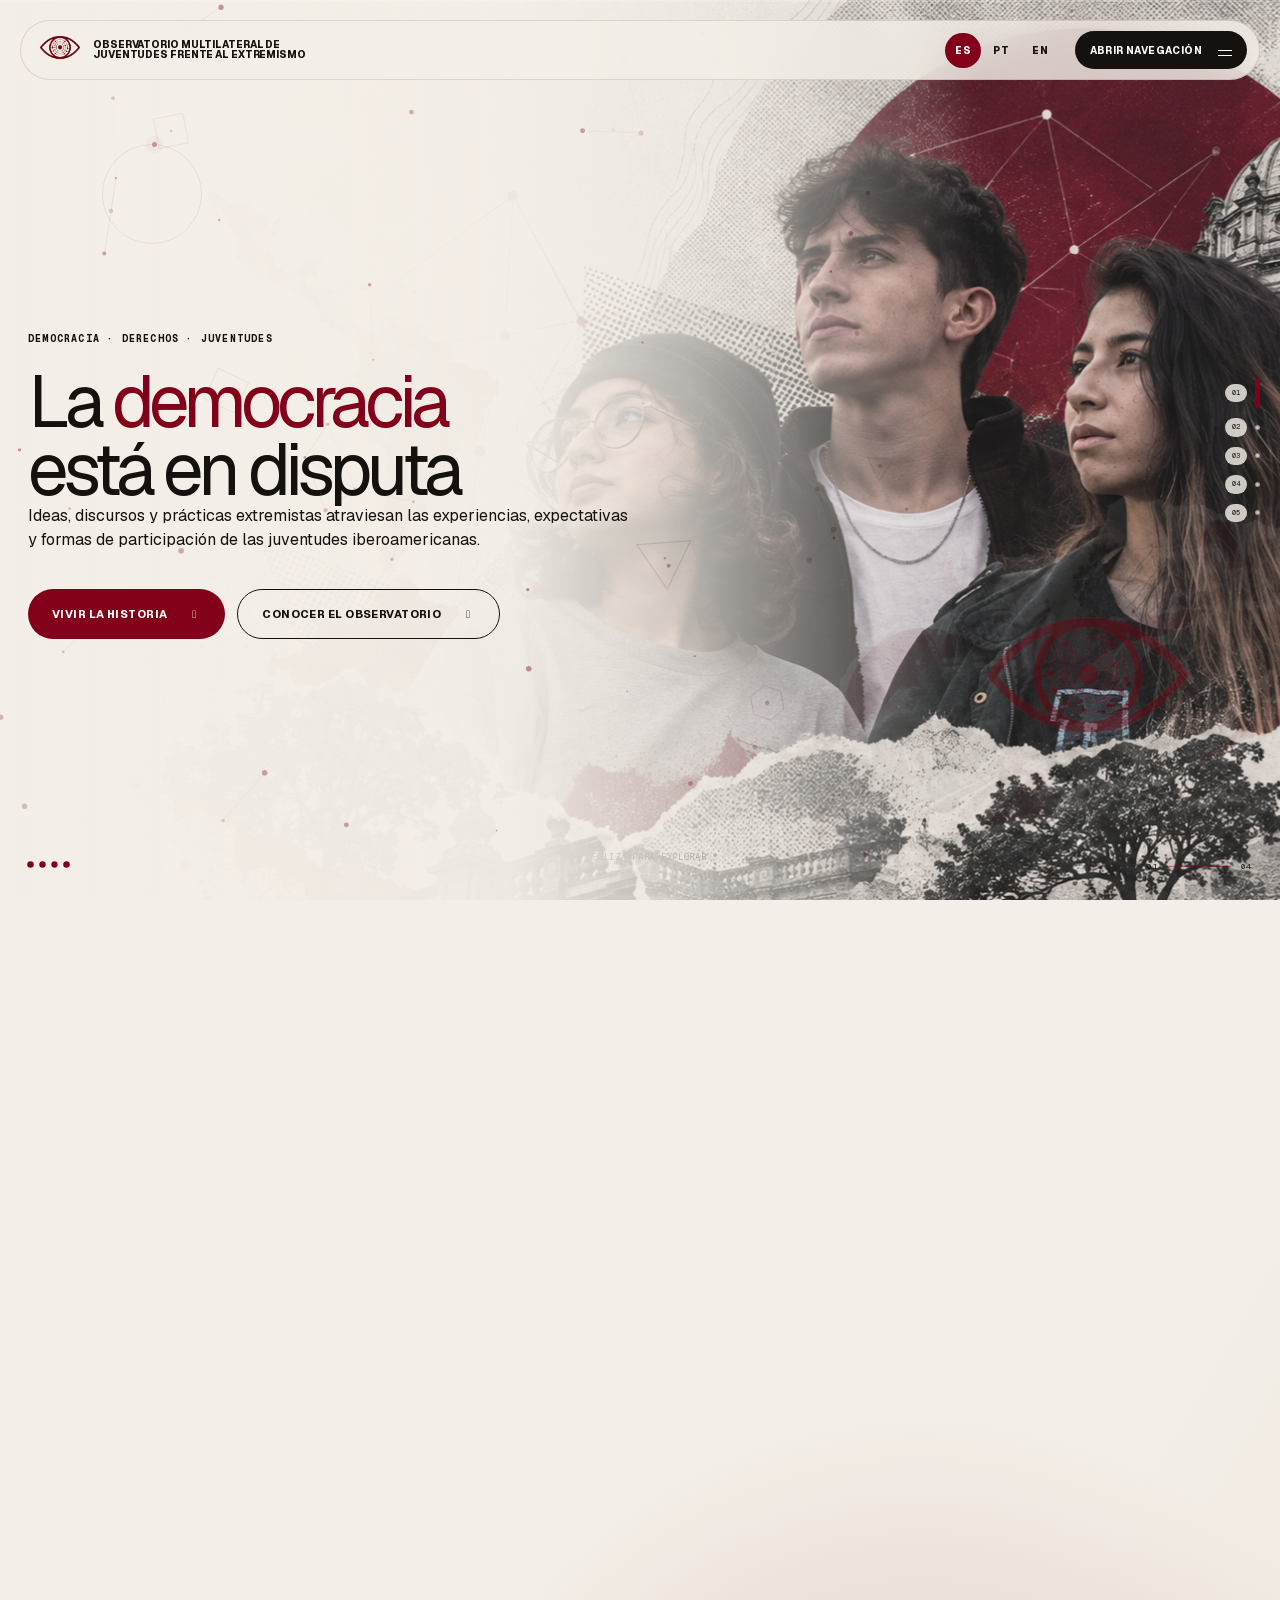
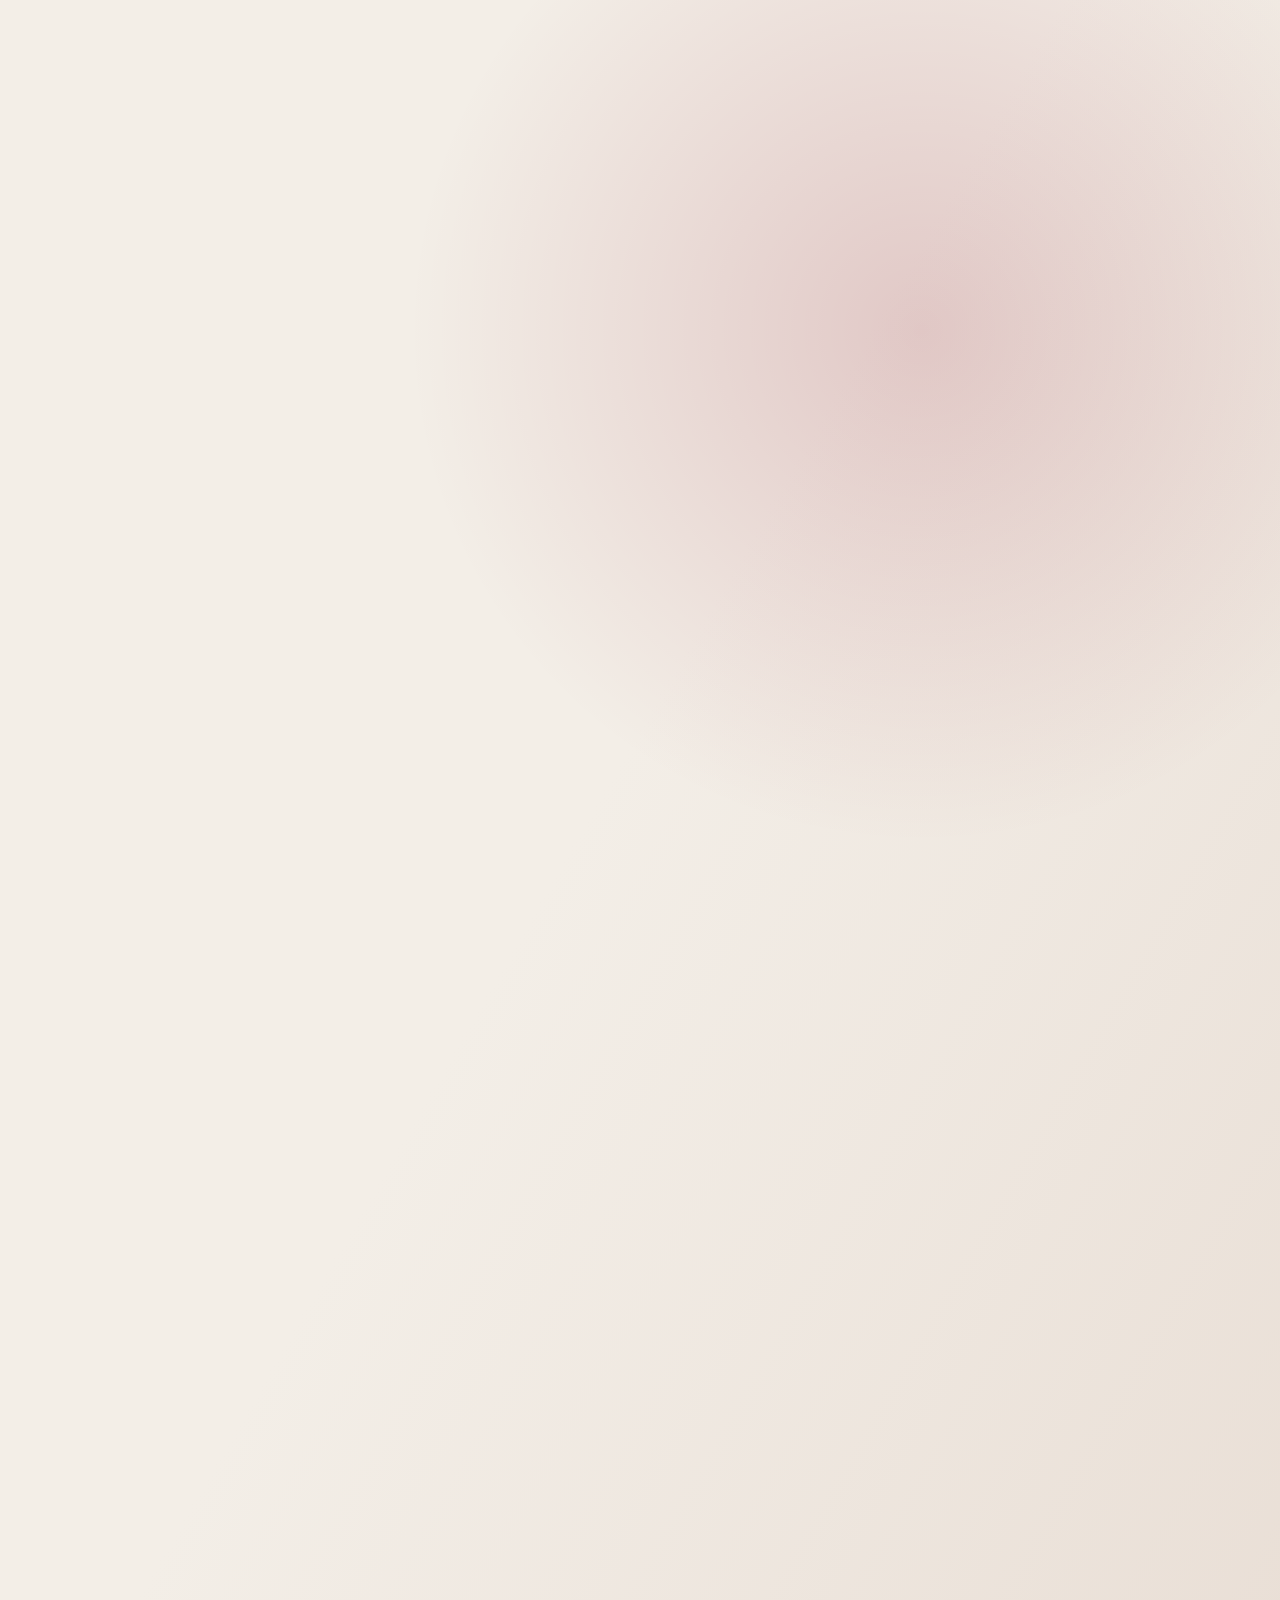
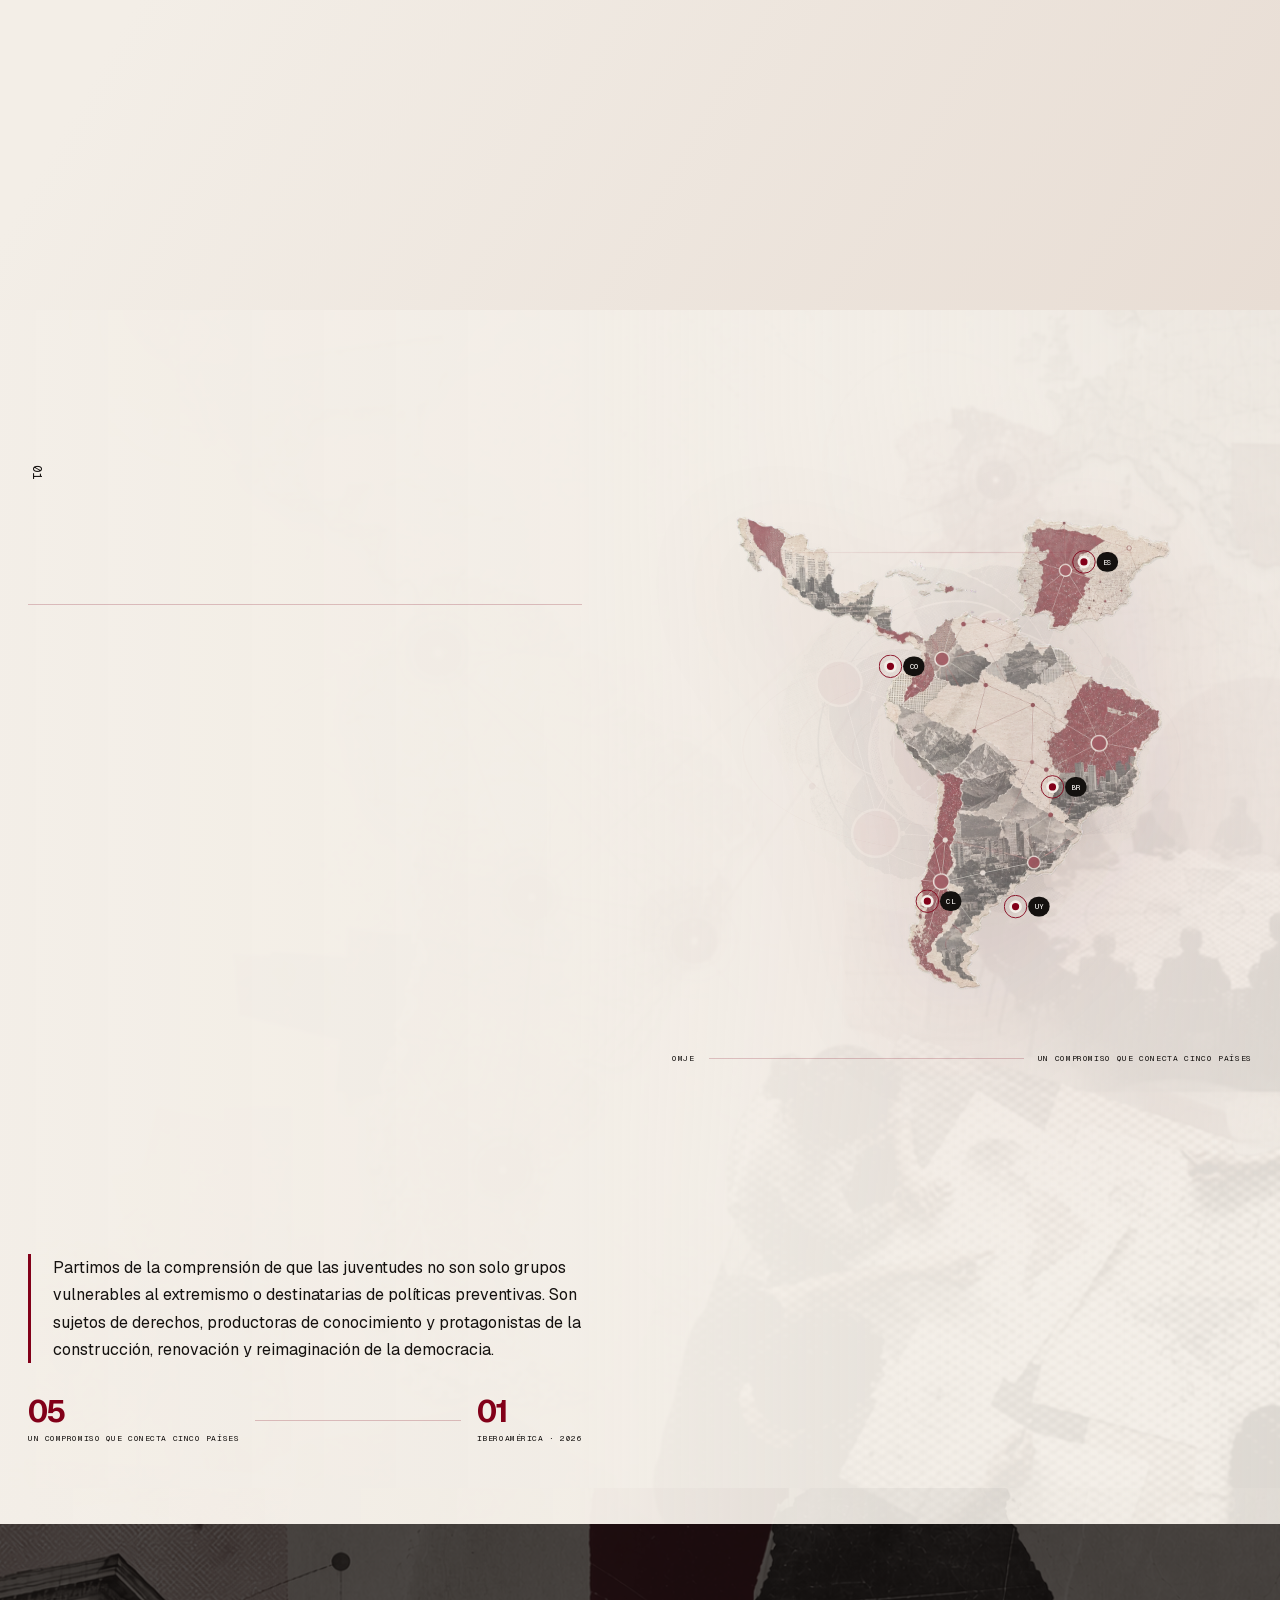
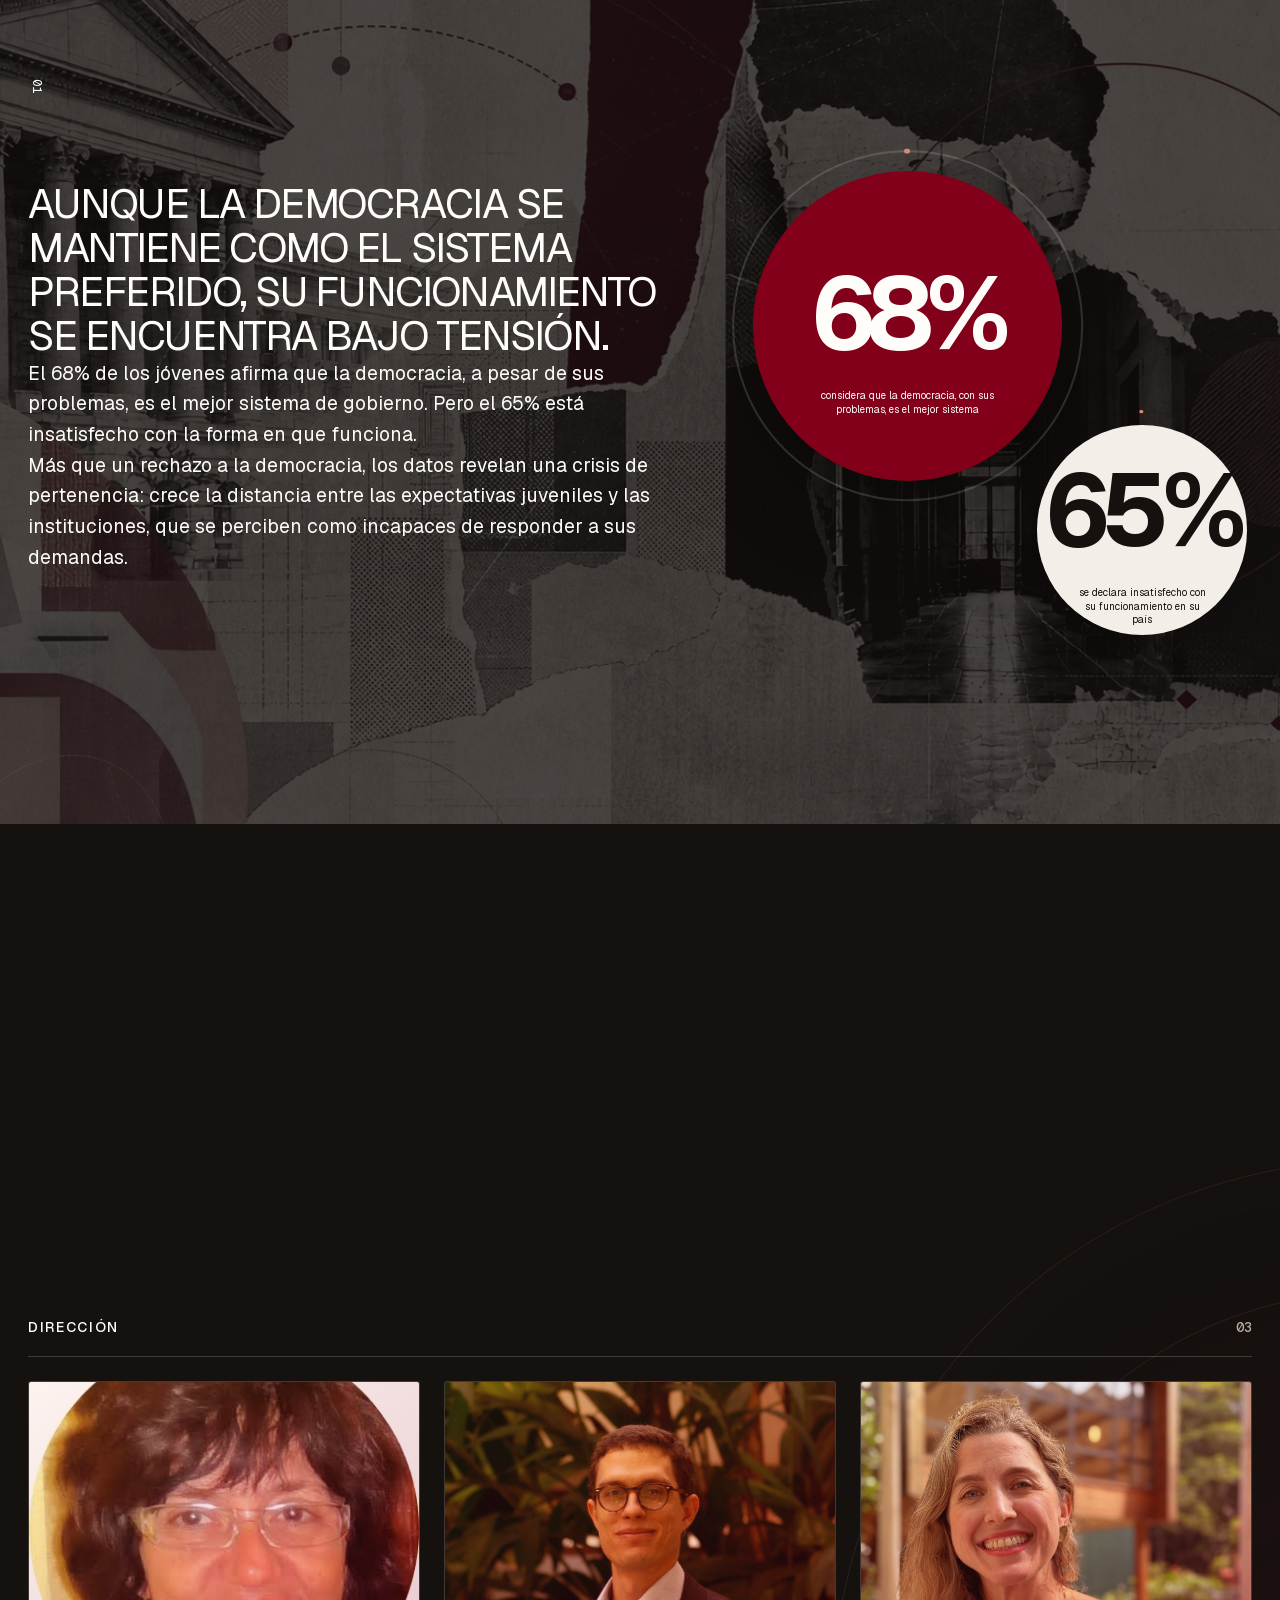
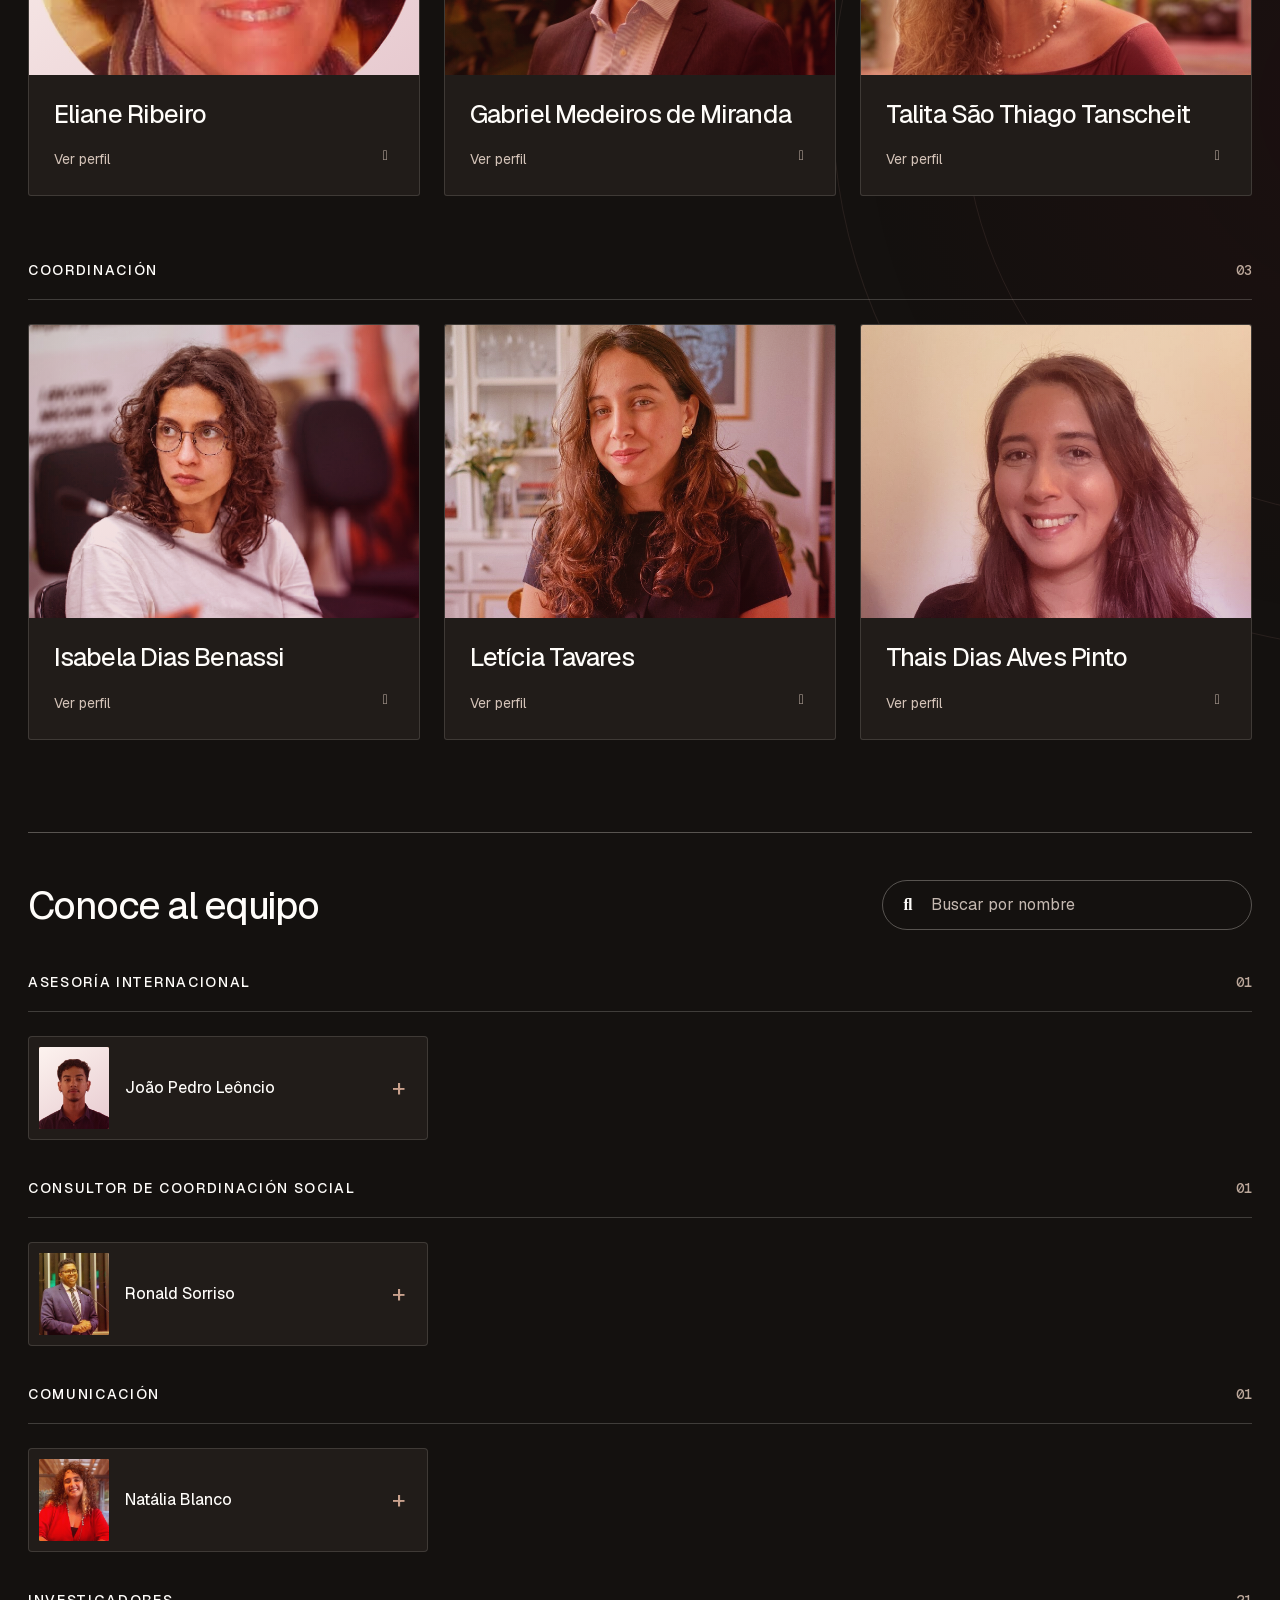
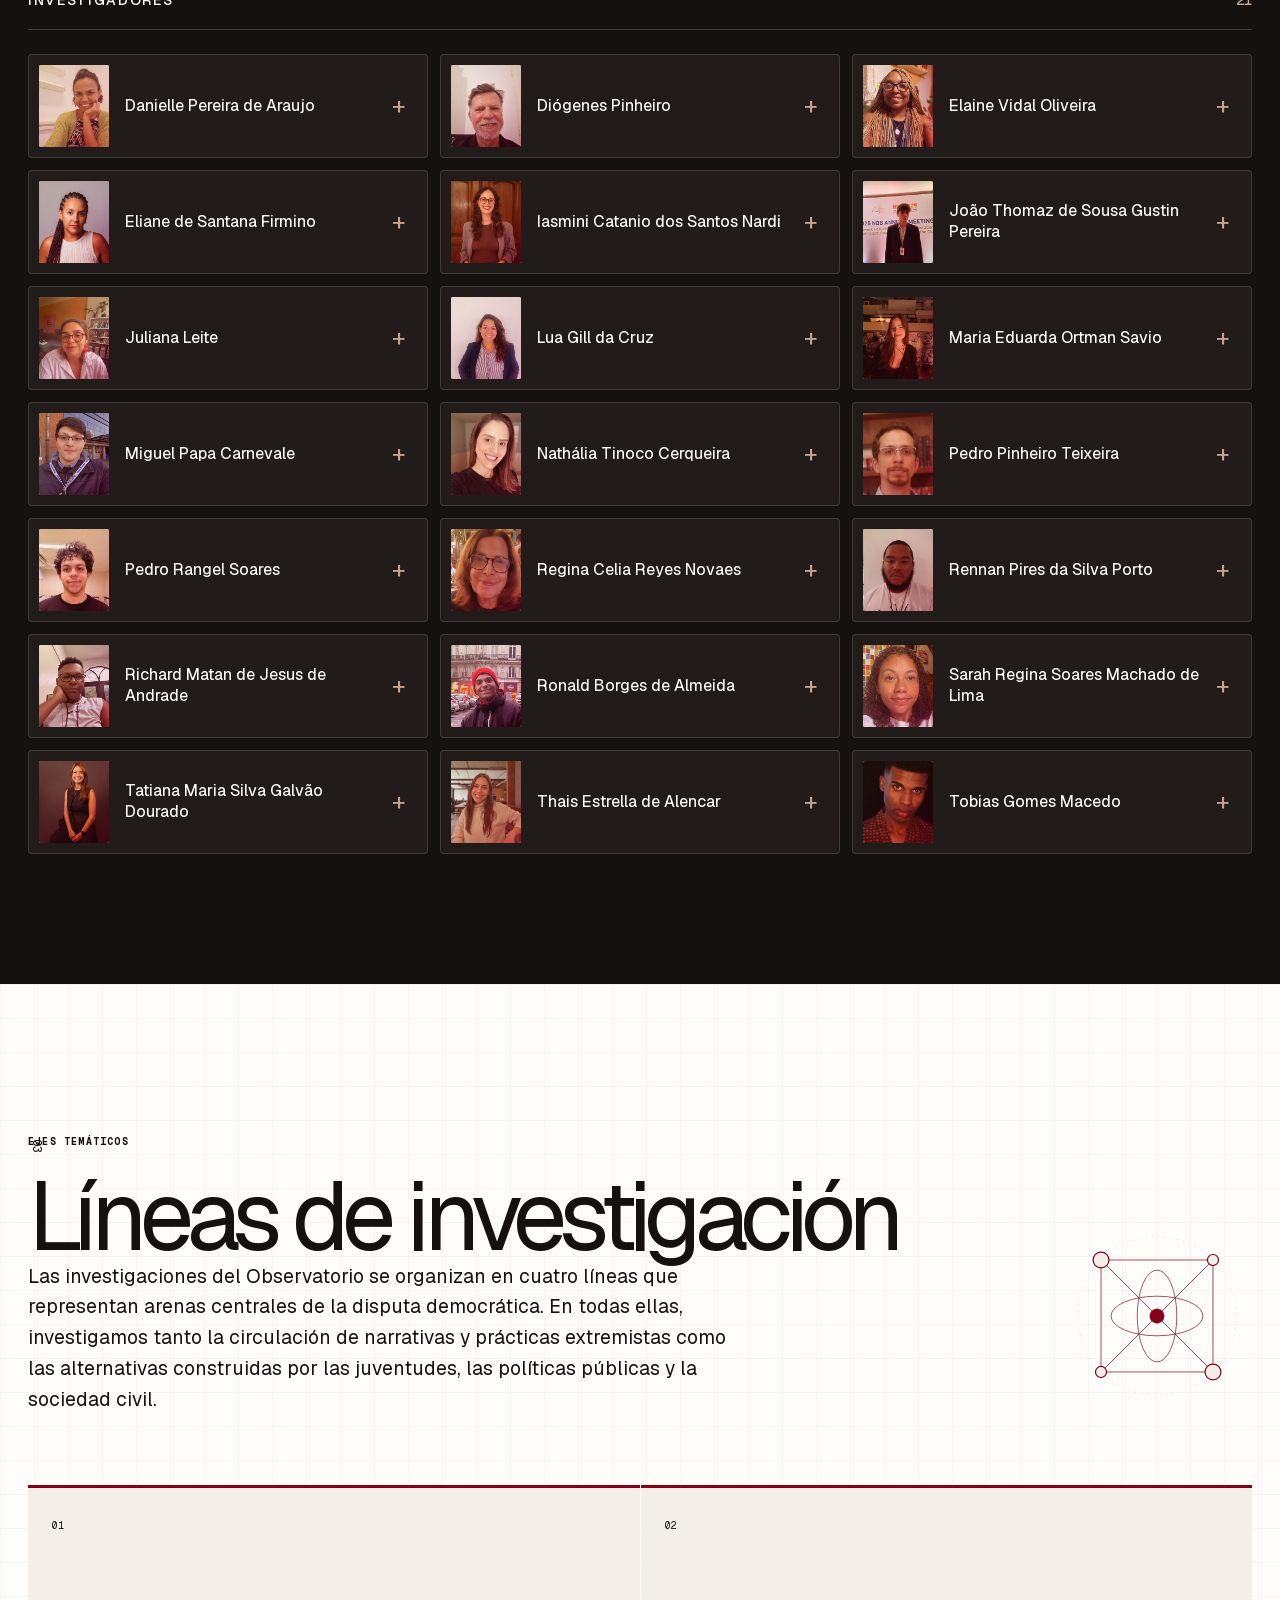
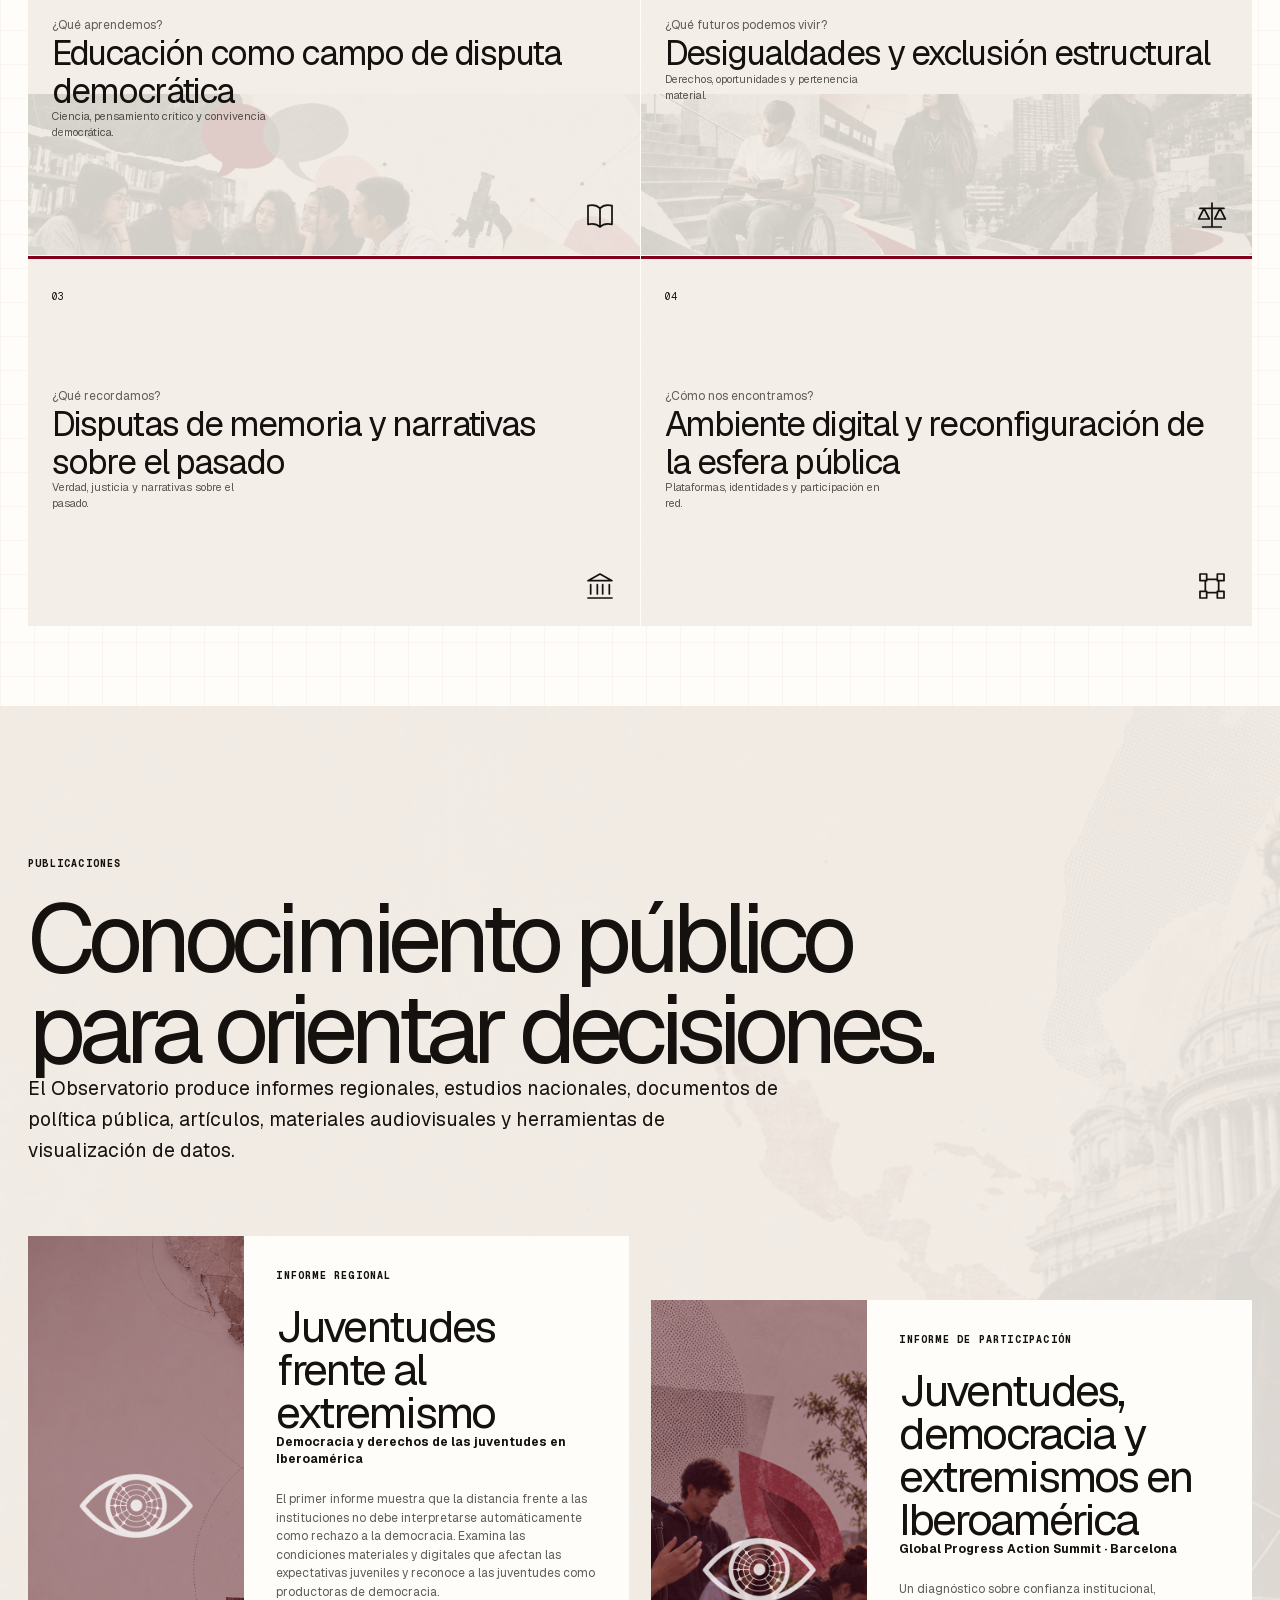
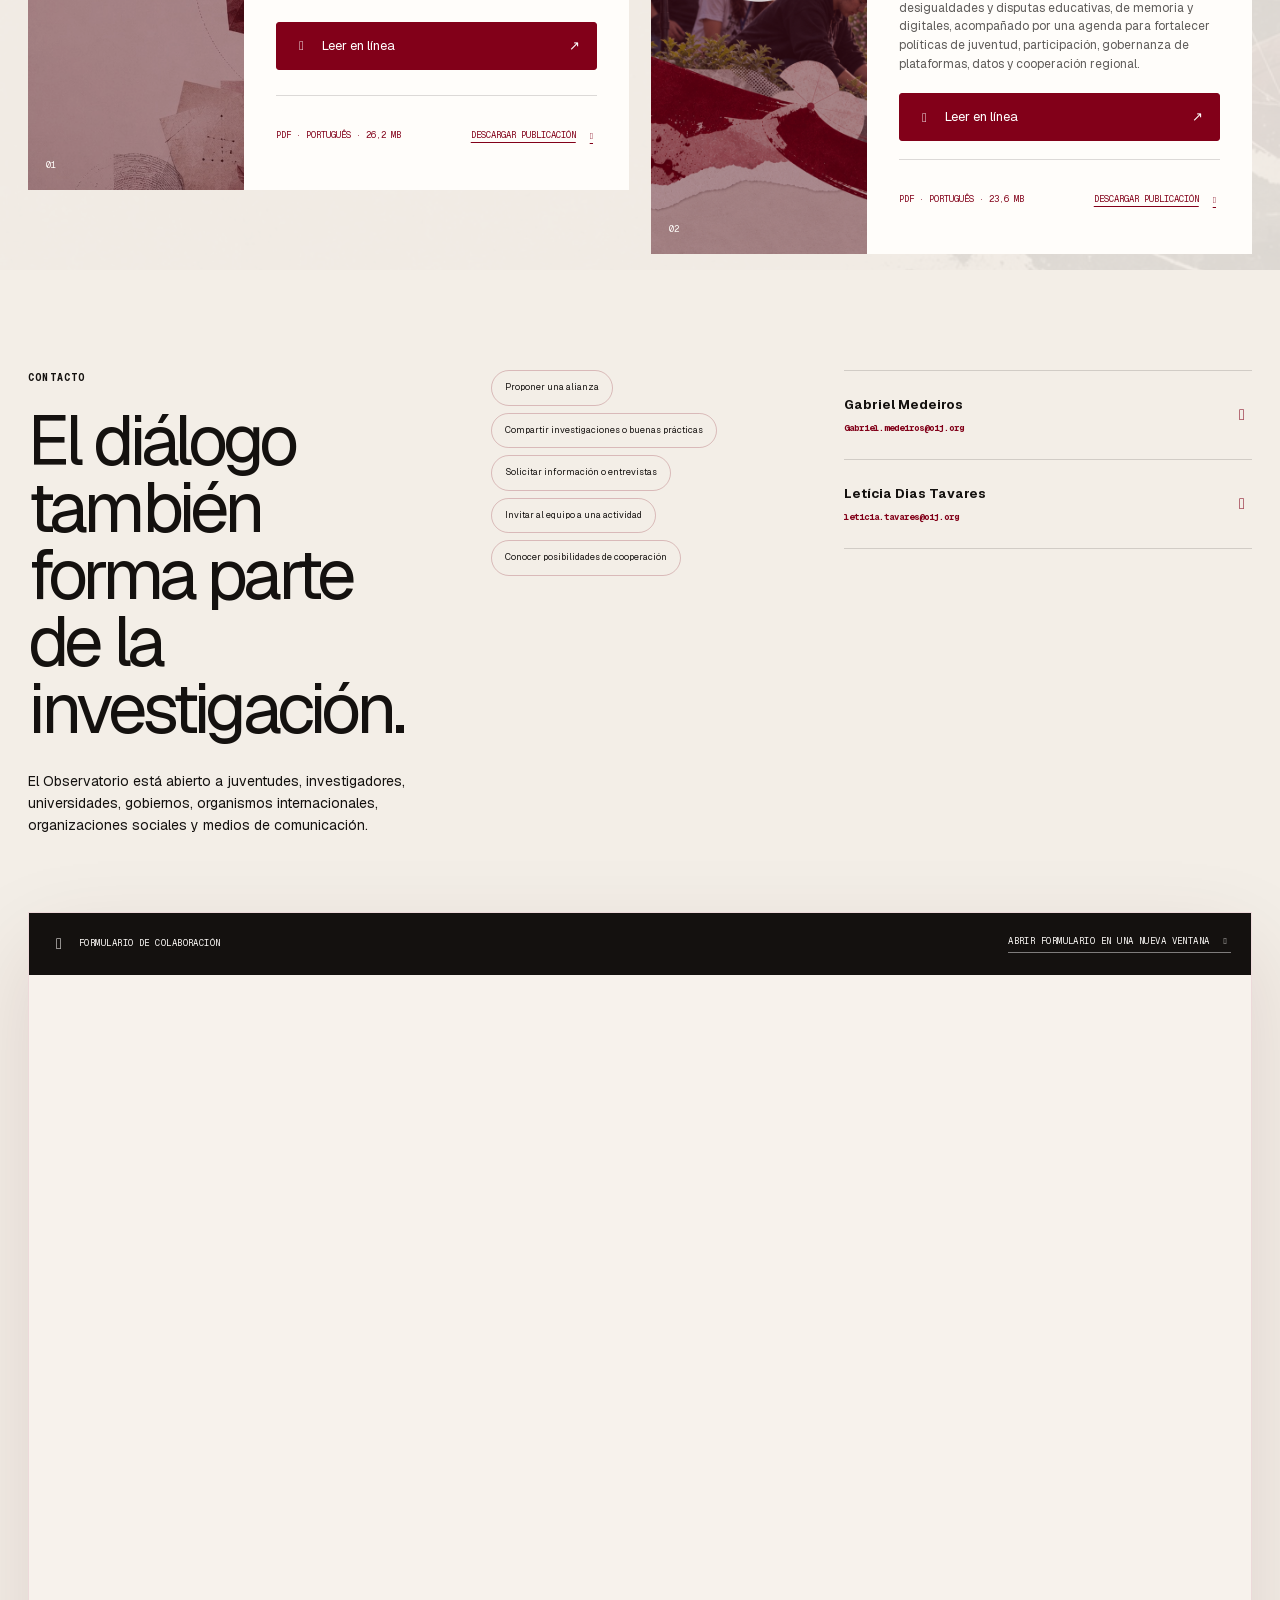
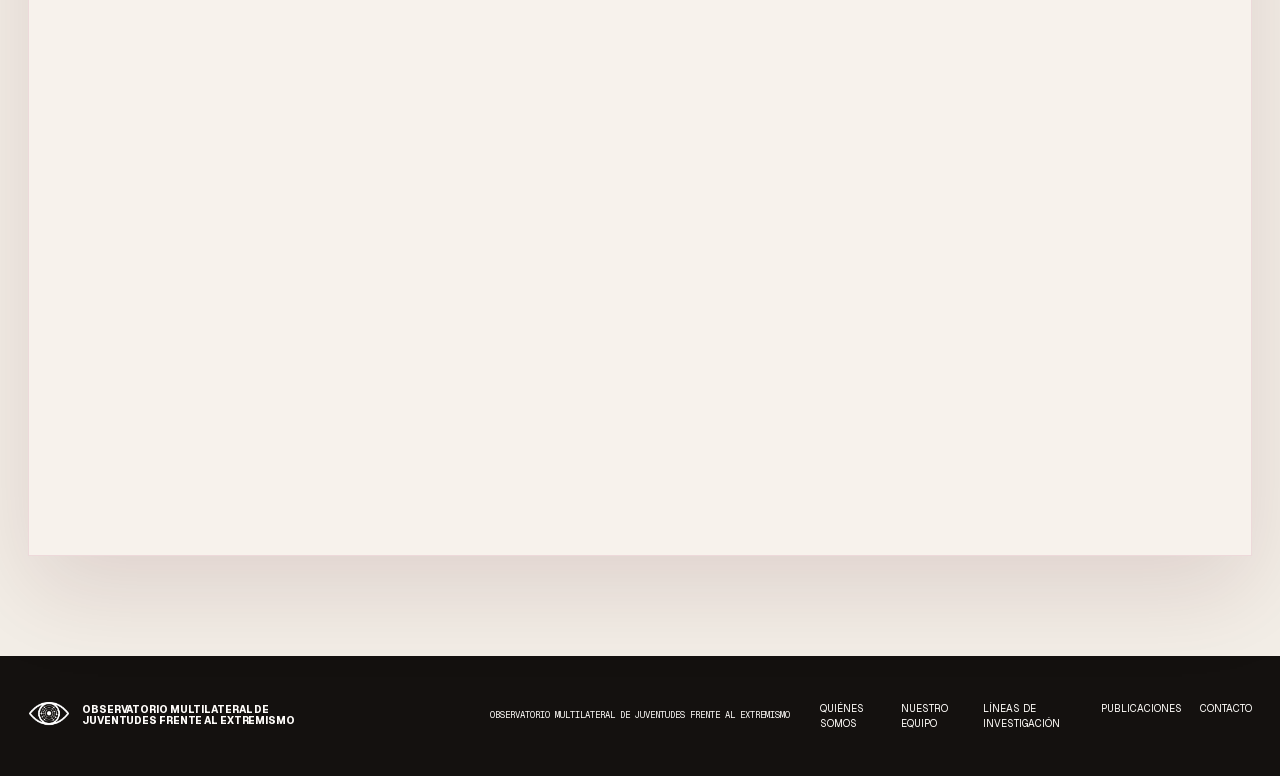
==== index.html @ 830d5328 "Add responsive online PDF reading with optional downloads" ====
<!doctype html>
<html lang="es">
  <head>
    <meta charset="UTF-8" />
    <meta name="viewport" content="width=device-width, initial-scale=1.0" />
    
    <title>OMJE | Juventudes, democracia y extremismo en Iberoamérica</title>
    <meta name="description" content="Investigación sobre juventudes, democracia y extremismo en Iberoamérica. Conoce el Observatorio, su equipo, líneas de investigación y publicaciones." />
    <meta name="robots" content="index,follow,max-image-preview:large,max-snippet:-1,max-video-preview:-1" />
    <link rel="canonical" href="https://observajuvex.org/" />
    <link rel="alternate" hreflang="es" href="https://observajuvex.org/" />
<link rel="alternate" hreflang="pt" href="https://observajuvex.org/pt.html" />
<link rel="alternate" hreflang="en" href="https://observajuvex.org/en.html" />
    <link rel="alternate" hreflang="x-default" href="https://observajuvex.org/" />
    <meta property="og:type" content="website" />
    <meta property="og:site_name" content="OMJE — Observatorio Multilateral" />
    <meta property="og:title" content="OMJE | Juventudes, democracia y extremismo en Iberoamérica" />
    <meta property="og:description" content="Investigación sobre juventudes, democracia y extremismo en Iberoamérica. Conoce el Observatorio, su equipo, líneas de investigación y publicaciones." />
    <meta property="og:url" content="https://observajuvex.org/" />
    <meta property="og:locale" content="es_ES" />
    <meta property="og:locale:alternate" content="pt_BR" />
<meta property="og:locale:alternate" content="en_US" />
    <meta property="og:image" content="https://observajuvex.org/visuals/masters/m01-hero-youth.png" />
    <meta property="og:image:alt" content="Juventudes iberoamericanas: democracia, participación y conocimiento en red" />
    <meta name="twitter:card" content="summary_large_image" />
    <meta name="twitter:title" content="OMJE | Juventudes, democracia y extremismo en Iberoamérica" />
    <meta name="twitter:description" content="Investigación sobre juventudes, democracia y extremismo en Iberoamérica. Conoce el Observatorio, su equipo, líneas de investigación y publicaciones." />
    <meta name="twitter:image" content="https://observajuvex.org/visuals/masters/m01-hero-youth.png" />
    <meta name="twitter:image:alt" content="Juventudes iberoamericanas: democracia, participación y conocimiento en red" />
    <link rel="preload" as="image" href="./visuals/masters/m01-hero-youth.png" fetchpriority="high" />
    <script type="application/ld+json">{"@context":"https://schema.org","@graph":[{"@type":"Organization","@id":"https://observajuvex.org/#organization","name":"Observatorio Multilateral de Juventudes Frente al Extremismo","alternateName":["OMJE","Observatório Multilateral de Juventudes Frente ao Extremismo"],"url":"https://observajuvex.org/","logo":"https://observajuvex.org/brand/eye-burgundy-transparent.png","description":"Investigación sobre juventudes, democracia y extremismo en Iberoamérica. Conoce el Observatorio, su equipo, líneas de investigación y publicaciones.","knowsAbout":["Juventudes","Democracia","Extremismo","Políticas públicas","Desigualdades","Memoria","Ambiente digital"],"areaServed":[{"@type":"Country","name":"Brasil"},{"@type":"Country","name":"Chile"},{"@type":"Country","name":"Colombia"},{"@type":"Country","name":"España"},{"@type":"Country","name":"Uruguay"}],"contactPoint":[{"@type":"ContactPoint","email":"Gabriel.medeiros@oij.org","contactType":"Cooperación e investigación","availableLanguage":["es","pt","en"]}]},{"@type":"WebSite","@id":"https://observajuvex.org/#website","url":"https://observajuvex.org/","name":"OMJE — Observatorio Multilateral","publisher":{"@id":"https://observajuvex.org/#organization"},"inLanguage":["es","pt","en"]},{"@type":"WebPage","@id":"https://observajuvex.org/#webpage","url":"https://observajuvex.org/","name":"OMJE | Juventudes, democracia y extremismo en Iberoamérica","description":"Investigación sobre juventudes, democracia y extremismo en Iberoamérica. Conoce el Observatorio, su equipo, líneas de investigación y publicaciones.","inLanguage":"es","isPartOf":{"@id":"https://observajuvex.org/#website"},"about":{"@id":"https://observajuvex.org/#organization"},"primaryImageOfPage":{"@type":"ImageObject","url":"https://observajuvex.org/visuals/masters/m01-hero-youth.png"}}]}</script>
    <meta name="theme-color" content="#f3eee7" />
    <link rel="icon" href="./brand/eye-burgundy-transparent.png" />
    
  </head>
  <body>
    <div id="root"><main class="site-shell "><div class="progress" aria-hidden="true"><span style="transform:scaleX(0)"></span></div><a class="skip-link" href="#quienes-somos">Saltar al contenido</a><header class="floating-nav"><a class="brand " href="#inicio" aria-label="Observatorio Multilateral de Juventudes Frente al Extremismo"><img class="brand__eye" src="./brand/eye-burgundy-transparent.png" alt=""/><span class="brand__name">Observatorio Multilateral de Juventudes Frente al Extremismo</span></a><div class="floating-nav__actions"><div class="language-switcher" aria-label="Seleccionar idioma"><a class="is-active" href="./" hrefLang="es" lang="es" aria-current="page">ES</a><a class="" href="./pt.html" hrefLang="pt" lang="pt">PT</a><a class="" href="./en.html" hrefLang="en" lang="en">EN</a></div><button class="menu-toggle" aria-expanded="false" aria-controls="site-menu"><span>Abrir navegación</span><i aria-hidden="true"></i></button></div></header><nav id="site-menu" class="site-menu " aria-hidden="true"><div class="site-menu__inner"><p class="eyebrow">Iberoamérica · 2026</p><ol><li><a class="" href="#quienes-somos"><span>01</span>Quiénes somos</a></li><li><a class="" href="#equipo"><span>02</span>Nuestro equipo</a></li><li><a class="" href="#lineas-investigacion"><span>03</span>Líneas de investigación</a></li><li><a class="" href="#publicaciones"><span>04</span>Publicaciones</a></li><li><a class="" href="#contacto"><span>05</span>Contacto</a></li></ol><div class="site-menu__footer"><a href="#publicaciones">Publicaciones</a><a href="#contacto">Contacto</a></div></div></nav><aside class="chapter-rail" aria-label="Abrir navegación"><a class="" href="#quienes-somos" aria-label="Quiénes somos"><span>01</span><i aria-hidden="true"></i></a><a class="" href="#equipo" aria-label="Nuestro equipo"><span>02</span><i aria-hidden="true"></i></a><a class="" href="#lineas-investigacion" aria-label="Líneas de investigación"><span>03</span><i aria-hidden="true"></i></a><a class="" href="#publicaciones" aria-label="Publicaciones"><span>04</span><i aria-hidden="true"></i></a><a class="" href="#contacto" aria-label="Contacto"><span>05</span><i aria-hidden="true"></i></a></aside><section id="inicio" class="scene hero hero-film"><div class="hero__sticky"><div class="hero__frames" aria-hidden="true"><figure class="hero__frame" data-scroll-frame="true" style="--frame-opacity:1;--frame-scale:1.02;--frame-shift:0px"><img src="./visuals/masters/m01-hero-youth.png?v=omje-v2" alt="" fetchPriority="high" decoding="async"/></figure><figure class="hero__frame" data-scroll-frame="true" style="--frame-opacity:0;--frame-scale:1.02;--frame-shift:0px"><img src="./visuals/hero-sequence/h02-presion-digital.png?v=omje-v2" alt="" fetchPriority="low" decoding="async"/></figure><figure class="hero__frame" data-scroll-frame="true" style="--frame-opacity:0;--frame-scale:1.02;--frame-shift:0px"><img src="./visuals/hero-sequence/h03-organizacion.png?v=omje-v2" alt="" fetchPriority="low" decoding="async"/></figure><figure class="hero__frame" data-scroll-frame="true" style="--frame-opacity:0;--frame-scale:1.02;--frame-shift:0px"><img src="./visuals/hero-sequence/h04-apertura-democratica.png?v=omje-v2" alt="" fetchPriority="low" decoding="async"/></figure></div><canvas class="particle-field" aria-hidden="true"></canvas><div class="hero__orbit hero__orbit--one" aria-hidden="true"></div><div class="hero__orbit hero__orbit--two" aria-hidden="true"></div><div class="hero__orbit hero__orbit--three" aria-hidden="true"></div><div class="hero__objects" aria-hidden="true"><img class="hero__object hero__object--architecture" data-depth-object="true" data-object-center="1" src="./visuals/transparent/t03-civic-architecture.png" alt=""/><img class="hero__object hero__object--network" data-depth-object="true" data-object-center="2" src="./visuals/transparent/t04-network-orbit.png" alt=""/><img class="hero__object hero__object--youth" data-depth-object="true" data-object-center="3" src="./visuals/transparent/t02-youth-collective.png?v=omje-v2" alt=""/></div><div class="hero__content"><p class="eyebrow" data-reveal="true">Democracia · derechos · juventudes</p><h1 class="hero-title" data-reveal="true" style="--delay:80ms"><span class="hero-title__line"><span style="--word-delay:120ms">La </span><span style="--word-delay:185ms">democracia </span></span><span class="hero-title__line"><span style="--word-delay:315ms">está </span><span style="--word-delay:380ms">en </span><span style="--word-delay:445ms">disputa </span></span></h1><p class="hero__body" data-reveal="true" style="--delay:160ms">Ideas, discursos y prácticas extremistas atraviesan las experiencias, expectativas y formas de participación de las juventudes iberoamericanas.</p><div class="button-row" data-reveal="true" style="--delay:240ms"><a class="button button--primary" href="#tension">Vivir la historia<i class="fa-solid fa-arrow-down-long" aria-hidden="true"></i></a><a class="button button--ghost" href="#quienes-somos">Conocer el Observatorio<i class="fa-solid fa-arrow-right-long" aria-hidden="true"></i></a></div></div><div class="hero__story-cards" aria-live="polite"><article class="hero__story-card" data-frame-copy="true" style="--copy-opacity:0;--copy-x:42px;--copy-y:18px;--copy-scale:0.94"><div><span>02</span><i aria-hidden="true"></i><small>OMJE</small></div><h2>Investigamos para comprender</h2><p>Producimos investigaciones, monitoreamos tendencias e identificamos iniciativas que fortalecen la democracia en Iberoamérica.</p></article><article class="hero__story-card" data-frame-copy="true" style="--copy-opacity:0;--copy-x:42px;--copy-y:18px;--copy-scale:0.94"><div><span>03</span><i aria-hidden="true"></i><small>OMJE</small></div><h2>El conocimiento se construye en red</h2><p>Conectamos juventudes, gobiernos, universidades, organizaciones sociales y organismos internacionales en la construcción de respuestas comunes.</p></article><article class="hero__story-card" data-frame-copy="true" style="--copy-opacity:0;--copy-x:42px;--copy-y:18px;--copy-scale:0.94"><div><span>04</span><i aria-hidden="true"></i><small>OMJE</small></div><h2>Las juventudes construyen la democracia</h2><p>Transformamos evidencias en recomendaciones para políticas públicas y fortalecemos el papel de las juventudes en la búsqueda de defender, renovar y reimaginar la democracia.</p></article></div><div class="hero__mark" aria-hidden="true"><div class="hero__mark-rings"><span></span><span></span><span></span></div><img src="./brand/eye-burgundy-transparent.png" alt=""/></div><div class="hero__timeline" aria-hidden="true"><i data-frame-dot="true" style="--dot-opacity:1;--dot-scale:1.3"></i><i data-frame-dot="true" style="--dot-opacity:0.25;--dot-scale:0.85"></i><i data-frame-dot="true" style="--dot-opacity:0.25;--dot-scale:0.85"></i><i data-frame-dot="true" style="--dot-opacity:0.25;--dot-scale:0.85"></i></div><p class="scroll-cue"><span></span>Desliza para explorar</p><div class="hero__frame-count" aria-hidden="true"><span>01</span><i></i><span>04</span></div></div></section><section id="quienes-somos" class="scene about-story"><canvas class="particle-field" aria-hidden="true"></canvas><img class="scene-master scene-master--about" src="./visuals/masters/m09-regional-network.png" alt="" aria-hidden="true"/><div class="chapter-index">01</div><div class="about-story__copy"><p class="eyebrow" data-reveal="true">El Observatorio</p><h2 data-reveal="true"><span>Quiénes somos</span></h2><div class="about-story__paragraphs"><p data-reveal="true">El Observatorio Multilateral de Juventudes Frente al Extremismo es una iniciativa de producción de conocimiento, cooperación regional y fortalecimiento de políticas públicas para la democracia.</p><p data-reveal="true">Su creación deriva del compromiso asumido por Brasil, Chile, Colombia, España y Uruguay durante la Reunión de Alto Nivel “Democracia Siempre”, celebrada en julio de 2025 en Santiago de Chile. La iniciativa nace de la construcción de una agenda común ante los extremismos, la desinformación, las desigualdades y otros procesos que desafían a las democracias contemporáneas.</p><p data-reveal="true">Desarrollado en Brasil en articulación con la UNIRIO y la PUC-Rio, el Observatorio reúne especialistas en juventudes, democracia, políticas públicas, desigualdades, memoria y ambiente digital, combinando investigación, monitoreo, diálogo político e incidencia pública.</p><p data-reveal="true">Investigamos cómo las ideas y narrativas extremistas alcanzan y movilizan a las juventudes, pero también cómo las personas jóvenes, los colectivos, las políticas públicas y las iniciativas sociales construyen alternativas democráticas en sus territorios.</p><p data-reveal="true">Partimos de la comprensión de que las juventudes no son solo grupos vulnerables al extremismo o destinatarias de políticas preventivas. Son sujetos de derechos, productoras de conocimiento y protagonistas de la construcción, renovación y reimaginación de la democracia.</p></div><div class="about-story__metrics" data-reveal="true"><span><strong>05</strong>Un compromiso que conecta cinco países</span><i aria-hidden="true"></i><span><strong>01</strong>Iberoamérica · 2026</span></div></div><div class="about-story__visual" data-reveal="true"><div class="about-story__map-stage"><svg class="network-trace" viewBox="0 0 100 100" preserveAspectRatio="none" aria-hidden="true" focusable="false"><path pathLength="1" d="M76 14 Q93 42 70 57 Q56 50 39 34 Q30 64 46 79 Q55 89 63 80 Q77 72 70 57"></path><path class="network-trace__echo" pathLength="1" d="M76 14 Q44 8 39 34 M46 79 Q38 52 70 57"></path></svg><div class="about-story__map-rings" aria-hidden="true"><i></i><i></i><i></i></div><img class="about-story__orbit" src="./visuals/transparent/t04-network-orbit.png" alt="" aria-hidden="true"/><img class="about-story__map" src="./visuals/transparent/t01-iberoamerica-map.png" alt="" aria-hidden="true"/><div class="about-story__routes" aria-hidden="true"><i></i><i></i><i></i><i></i></div><ul class="about-story__countries" aria-label="Un compromiso que conecta cinco países"><li style="--country-x:70%;--country-y:57%;--pulse-delay:0s"><i aria-hidden="true"></i><span>BR</span><strong>Brasil</strong></li><li style="--country-x:46%;--country-y:79%;--pulse-delay:-0.48s"><i aria-hidden="true"></i><span>CL</span><strong>Chile</strong></li><li style="--country-x:39%;--country-y:34%;--pulse-delay:-0.96s"><i aria-hidden="true"></i><span>CO</span><strong>Colombia</strong></li><li style="--country-x:76%;--country-y:14%;--pulse-delay:-1.44s"><i aria-hidden="true"></i><span>ES</span><strong>España</strong></li><li style="--country-x:63%;--country-y:80%;--pulse-delay:-1.92s"><i aria-hidden="true"></i><span>UY</span><strong>Uruguay</strong></li></ul><div class="about-story__scan" aria-hidden="true"></div></div><div class="about-story__legend"><span>OMJE</span><i></i><span>Un compromiso que conecta cinco países</span></div></div></section><section id="tension" class="scene scene--ink story-panel"><img class="scene-master scene-master--tension" src="./visuals/masters/m02-democratic-tension-v2.png" alt="" aria-hidden="true"/><div class="chapter-index">01</div><div class="story-panel__copy"><h2 data-reveal="true">AUNQUE LA DEMOCRACIA SE MANTIENE COMO EL SISTEMA PREFERIDO, SU FUNCIONAMIENTO SE ENCUENTRA BAJO TENSIÓN.</h2><p class="story-panel__data-copy" data-reveal="true">El 68% de los jóvenes afirma que la democracia, a pesar de sus problemas, es el mejor sistema de gobierno. Pero el 65% está insatisfecho con la forma en que funciona.</p><p data-reveal="true">Más que un rechazo a la democracia, los datos revelan una crisis de pertenencia: crece la distancia entre las expectativas juveniles y las instituciones, que se perciben como incapaces de responder a sus demandas.</p><small data-reveal="true">Hallazgos del primer informe regional</small></div><div class="data-stage" aria-label="Hallazgos del primer informe regional"><div class="data-stage__circle" data-reveal="true"><svg class="stat-arc" viewBox="0 0 100 100" aria-hidden="true" focusable="false" style="--arc-value:68"><circle class="stat-arc__track" cx="50" cy="50" r="47"></circle><circle class="stat-arc__value" pathLength="100" cx="50" cy="50" r="47"></circle></svg><strong>68%</strong><span>considera que la democracia, con sus problemas, es el mejor sistema</span></div><div class="data-stage__circle data-stage__circle--secondary" data-reveal="true" style="--delay:180ms"><svg class="stat-arc" viewBox="0 0 100 100" aria-hidden="true" focusable="false" style="--arc-value:65"><circle class="stat-arc__track" cx="50" cy="50" r="47"></circle><circle class="stat-arc__value" pathLength="100" cx="50" cy="50" r="47"></circle></svg><strong>65%</strong><span>se declara insatisfecho con su funcionamiento en su país</span></div></div></section><section id="equipo" class="scene team-story team-v2"><div class="team-v2__halo" aria-hidden="true"></div><div class="team-story__heading"><p class="eyebrow" data-reveal="true">Equipo</p><h2 data-reveal="true">Una mirada multilateral y multidisciplinaria.</h2><p data-reveal="true">El Observatorio reúne experiencia en juventudes, democracia, educación, políticas públicas, cooperación internacional, desigualdades, memoria y ambiente digital.</p></div><div class="team-group"><h3 class="team-group__heading">DIRECCIÓN<span aria-hidden="true">03</span></h3><div class="team-leaders"><button class="team-leader" aria-label="Ver perfil: Eliane Ribeiro" aria-haspopup="dialog" data-team-reveal="true" style="--team-delay:0ms"><span class="team-photo team-leader__photo"><img src="./team/eliane-ribeiro.jpg?v=team-final" style="object-position:50% 50%" alt="" loading="lazy" decoding="async"/></span><span class="team-leader__text"><strong>Eliane Ribeiro</strong><span>Ver perfil<i class="fa-solid fa-arrow-up-right-from-square" aria-hidden="true"></i></span></span></button><button class="team-leader" aria-label="Ver perfil: Gabriel Medeiros de Miranda" aria-haspopup="dialog" data-team-reveal="true" style="--team-delay:65ms"><span class="team-photo team-leader__photo"><img src="./team/gabriel-medeiros.jpg?v=team-final" style="object-position:50% 28%" alt="" loading="lazy" decoding="async"/></span><span class="team-leader__text"><strong>Gabriel Medeiros de Miranda</strong><span>Ver perfil<i class="fa-solid fa-arrow-up-right-from-square" aria-hidden="true"></i></span></span></button><button class="team-leader" aria-label="Ver perfil: Talita São Thiago Tanscheit" aria-haspopup="dialog" data-team-reveal="true" style="--team-delay:130ms"><span class="team-photo team-leader__photo"><img src="./team/talita-tanscheit.jpg?v=team-final" style="object-position:50% 25%" alt="" loading="lazy" decoding="async"/></span><span class="team-leader__text"><strong>Talita São Thiago Tanscheit</strong><span>Ver perfil<i class="fa-solid fa-arrow-up-right-from-square" aria-hidden="true"></i></span></span></button></div></div><div class="team-group"><h3 class="team-group__heading">COORDINACIÓN<span aria-hidden="true">03</span></h3><div class="team-leaders"><button class="team-leader" aria-label="Ver perfil: Isabela Dias Benassi" aria-haspopup="dialog" data-team-reveal="true" style="--team-delay:0ms"><span class="team-photo team-leader__photo"><img src="./team/isabela-benassi.jpg?v=team-final" style="object-position:45% 40%" alt="" loading="lazy" decoding="async"/></span><span class="team-leader__text"><strong>Isabela Dias Benassi</strong><span>Ver perfil<i class="fa-solid fa-arrow-up-right-from-square" aria-hidden="true"></i></span></span></button><button class="team-leader" aria-label="Ver perfil: Letícia Tavares" aria-haspopup="dialog" data-team-reveal="true" style="--team-delay:65ms"><span class="team-photo team-leader__photo"><img src="./team/leticia-tavares.jpg?v=team-final" style="object-position:50% 28%" alt="" loading="lazy" decoding="async"/></span><span class="team-leader__text"><strong>Letícia Tavares</strong><span>Ver perfil<i class="fa-solid fa-arrow-up-right-from-square" aria-hidden="true"></i></span></span></button><button class="team-leader" aria-label="Ver perfil: Thais Dias Alves Pinto" aria-haspopup="dialog" data-team-reveal="true" style="--team-delay:130ms"><span class="team-photo team-leader__photo"><img src="./team/thais-dias.jpg?v=team-final" style="object-position:50% 58%" alt="" loading="lazy" decoding="async"/></span><span class="team-leader__text"><strong>Thais Dias Alves Pinto</strong><span>Ver perfil<i class="fa-solid fa-arrow-up-right-from-square" aria-hidden="true"></i></span></span></button></div></div><div class="team-directory"><div class="team-directory__bar"><h3>Conoce al equipo</h3><div class="team-search"><i class="fa-solid fa-magnifying-glass" aria-hidden="true"></i><input type="search" placeholder="Buscar por nombre" aria-label="Buscar por nombre" value=""/></div></div><div class="team-group team-group--compact"><h4 class="team-group__heading">ASESORÍA INTERNACIONAL<span>01</span></h4><div class="team-directory__grid"><button class="team-person" aria-label="Ver perfil: João Pedro Leôncio" aria-haspopup="dialog" data-team-reveal="true" style="--team-delay:0ms"><span class="team-photo team-person__photo"><img src="./team/joao-pedro-leoncio-thumb.jpg?v=team-final" style="object-position:50% 32%" alt="" loading="lazy" decoding="async" width="76" height="88"/></span><span class="team-person__name">João Pedro Leôncio</span><span class="team-person__plus" aria-hidden="true">+</span></button></div></div><div class="team-group team-group--compact"><h4 class="team-group__heading">CONSULTOR DE COORDINACIÓN SOCIAL<span>01</span></h4><div class="team-directory__grid"><button class="team-person" aria-label="Ver perfil: Ronald Sorriso" aria-haspopup="dialog" data-team-reveal="true" style="--team-delay:0ms"><span class="team-photo team-person__photo"><img src="./team/ronald-sorriso-thumb.jpg?v=team-final" style="object-position:39% 30%" alt="" loading="lazy" decoding="async" width="76" height="88"/></span><span class="team-person__name">Ronald Sorriso</span><span class="team-person__plus" aria-hidden="true">+</span></button></div></div><div class="team-group team-group--compact"><h4 class="team-group__heading">COMUNICACIÓN<span>01</span></h4><div class="team-directory__grid"><button class="team-person" aria-label="Ver perfil: Natália Blanco" aria-haspopup="dialog" data-team-reveal="true" style="--team-delay:0ms"><span class="team-photo team-person__photo"><img src="./team/natalia-blanco-thumb.jpg?v=team-final" style="object-position:50% 32%" alt="" loading="lazy" decoding="async" width="76" height="88"/></span><span class="team-person__name">Natália Blanco</span><span class="team-person__plus" aria-hidden="true">+</span></button></div></div><div class="team-group team-group--compact"><h4 class="team-group__heading">INVESTIGADORES<span>21</span></h4><div class="team-directory__grid"><button class="team-person" aria-label="Ver perfil: Danielle Pereira de Araujo" aria-haspopup="dialog" data-team-reveal="true" style="--team-delay:0ms"><span class="team-photo team-person__photo"><img src="./team/danielle-araujo-thumb.jpg?v=team-final" style="object-position:55% 28%" alt="" loading="lazy" decoding="async" width="76" height="88"/></span><span class="team-person__name">Danielle Pereira de Araujo</span><span class="team-person__plus" aria-hidden="true">+</span></button><button class="team-person" aria-label="Ver perfil: Diógenes Pinheiro" aria-haspopup="dialog" data-team-reveal="true" style="--team-delay:35ms"><span class="team-photo team-person__photo"><img src="./team/diogenes-pinheiro-thumb.jpg?v=team-final" style="object-position:50% 55%" alt="" loading="lazy" decoding="async" width="76" height="88"/></span><span class="team-person__name">Diógenes Pinheiro</span><span class="team-person__plus" aria-hidden="true">+</span></button><button class="team-person" aria-label="Ver perfil: Elaine Vidal Oliveira" aria-haspopup="dialog" data-team-reveal="true" style="--team-delay:70ms"><span class="team-photo team-person__photo"><img src="./team/elaine-vidal-thumb.jpg?v=team-final" style="object-position:50% 30%" alt="" loading="lazy" decoding="async" width="76" height="88"/></span><span class="team-person__name">Elaine Vidal Oliveira</span><span class="team-person__plus" aria-hidden="true">+</span></button><button class="team-person" aria-label="Ver perfil: Eliane de Santana Firmino" aria-haspopup="dialog" data-team-reveal="true" style="--team-delay:0ms"><span class="team-photo team-person__photo"><img src="./team/eliane-firmino-thumb.jpg?v=team-final" style="object-position:50% 32%" alt="" loading="lazy" decoding="async" width="76" height="88"/></span><span class="team-person__name">Eliane de Santana Firmino</span><span class="team-person__plus" aria-hidden="true">+</span></button><button class="team-person" aria-label="Ver perfil: Iasmini Catanio dos Santos Nardi" aria-haspopup="dialog" data-team-reveal="true" style="--team-delay:35ms"><span class="team-photo team-person__photo"><img src="./team/iasmini-nardi-thumb.jpg?v=team-final" style="object-position:50% 25%" alt="" loading="lazy" decoding="async" width="76" height="88"/></span><span class="team-person__name">Iasmini Catanio dos Santos Nardi</span><span class="team-person__plus" aria-hidden="true">+</span></button><button class="team-person" aria-label="Ver perfil: João Thomaz de Sousa Gustin Pereira" aria-haspopup="dialog" data-team-reveal="true" style="--team-delay:70ms"><span class="team-photo team-person__photo"><img src="./team/joao-gustin-thumb.jpg?v=team-final" style="object-position:50% 38%" alt="" loading="lazy" decoding="async" width="76" height="88"/></span><span class="team-person__name">João Thomaz de Sousa Gustin Pereira</span><span class="team-person__plus" aria-hidden="true">+</span></button><button class="team-person" aria-label="Ver perfil: Juliana Leite" aria-haspopup="dialog" data-team-reveal="true" style="--team-delay:0ms"><span class="team-photo team-person__photo"><img src="./team/juliana-leite-thumb.jpg?v=team-final" style="object-position:50% 38%" alt="" loading="lazy" decoding="async" width="76" height="88"/></span><span class="team-person__name">Juliana Leite</span><span class="team-person__plus" aria-hidden="true">+</span></button><button class="team-person" aria-label="Ver perfil: Lua Gill da Cruz" aria-haspopup="dialog" data-team-reveal="true" style="--team-delay:35ms"><span class="team-photo team-person__photo"><img src="./team/lua-gill-thumb.jpg?v=team-final" style="object-position:50% 32%" alt="" loading="lazy" decoding="async" width="76" height="88"/></span><span class="team-person__name">Lua Gill da Cruz</span><span class="team-person__plus" aria-hidden="true">+</span></button><button class="team-person" aria-label="Ver perfil: Maria Eduarda Ortman Savio" aria-haspopup="dialog" data-team-reveal="true" style="--team-delay:70ms"><span class="team-photo team-person__photo"><img src="./team/maria-eduarda-savio-thumb.jpg?v=team-final" style="object-position:50% 40%" alt="" loading="lazy" decoding="async" width="76" height="88"/></span><span class="team-person__name">Maria Eduarda Ortman Savio</span><span class="team-person__plus" aria-hidden="true">+</span></button><button class="team-person" aria-label="Ver perfil: Miguel Papa Carnevale" aria-haspopup="dialog" data-team-reveal="true" style="--team-delay:0ms"><span class="team-photo team-person__photo"><img src="./team/miguel-carnevale-thumb.jpg?v=team-final" style="object-position:45% 30%" alt="" loading="lazy" decoding="async" width="76" height="88"/></span><span class="team-person__name">Miguel Papa Carnevale</span><span class="team-person__plus" aria-hidden="true">+</span></button><button class="team-person" aria-label="Ver perfil: Nathália Tinoco Cerqueira" aria-haspopup="dialog" data-team-reveal="true" style="--team-delay:35ms"><span class="team-photo team-person__photo"><img src="./team/nathalia-cerqueira-thumb.jpg?v=team-final" style="object-position:50% 30%" alt="" loading="lazy" decoding="async" width="76" height="88"/></span><span class="team-person__name">Nathália Tinoco Cerqueira</span><span class="team-person__plus" aria-hidden="true">+</span></button><button class="team-person" aria-label="Ver perfil: Pedro Pinheiro Teixeira" aria-haspopup="dialog" data-team-reveal="true" style="--team-delay:70ms"><span class="team-photo team-person__photo"><img src="./team/pedro-teixeira-thumb.jpg?v=team-final" style="object-position:50% 25%" alt="" loading="lazy" decoding="async" width="76" height="88"/></span><span class="team-person__name">Pedro Pinheiro Teixeira</span><span class="team-person__plus" aria-hidden="true">+</span></button><button class="team-person" aria-label="Ver perfil: Pedro Rangel Soares" aria-haspopup="dialog" data-team-reveal="true" style="--team-delay:0ms"><span class="team-photo team-person__photo"><img src="./team/pedro-rangel-soares-thumb.jpg?v=team-final" style="object-position:50% 38%" alt="" loading="lazy" decoding="async" width="76" height="88"/></span><span class="team-person__name">Pedro Rangel Soares</span><span class="team-person__plus" aria-hidden="true">+</span></button><button class="team-person" aria-label="Ver perfil: Regina Celia Reyes Novaes" aria-haspopup="dialog" data-team-reveal="true" style="--team-delay:35ms"><span class="team-photo team-person__photo"><img src="./team/regina-novaes-thumb.jpg?v=team-final" style="object-position:50% 30%" alt="" loading="lazy" decoding="async" width="76" height="88"/></span><span class="team-person__name">Regina Celia Reyes Novaes</span><span class="team-person__plus" aria-hidden="true">+</span></button><button class="team-person" aria-label="Ver perfil: Rennan Pires da Silva Porto" aria-haspopup="dialog" data-team-reveal="true" style="--team-delay:70ms"><span class="team-photo team-person__photo"><img src="./team/rennan-porto-thumb.jpg?v=team-final" style="object-position:50% 45%" alt="" loading="lazy" decoding="async" width="76" height="88"/></span><span class="team-person__name">Rennan Pires da Silva Porto</span><span class="team-person__plus" aria-hidden="true">+</span></button><button class="team-person" aria-label="Ver perfil: Richard Matan de Jesus de Andrade" aria-haspopup="dialog" data-team-reveal="true" style="--team-delay:0ms"><span class="team-photo team-person__photo"><img src="./team/richard-matan-thumb.jpg?v=team-final" style="object-position:50% 38%" alt="" loading="lazy" decoding="async" width="76" height="88"/></span><span class="team-person__name">Richard Matan de Jesus de Andrade</span><span class="team-person__plus" aria-hidden="true">+</span></button><button class="team-person" aria-label="Ver perfil: Ronald Borges de Almeida" aria-haspopup="dialog" data-team-reveal="true" style="--team-delay:35ms"><span class="team-photo team-person__photo"><img src="./team/ronald-borges-thumb.jpg?v=team-final" style="object-position:50% 50%" alt="" loading="lazy" decoding="async" width="76" height="88"/></span><span class="team-person__name">Ronald Borges de Almeida</span><span class="team-person__plus" aria-hidden="true">+</span></button><button class="team-person" aria-label="Ver perfil: Sarah Regina Soares Machado de Lima" aria-haspopup="dialog" data-team-reveal="true" style="--team-delay:70ms"><span class="team-photo team-person__photo"><img src="./team/sarah-lima-thumb.jpg?v=team-final" style="object-position:50% 30%" alt="" loading="lazy" decoding="async" width="76" height="88"/></span><span class="team-person__name">Sarah Regina Soares Machado de Lima</span><span class="team-person__plus" aria-hidden="true">+</span></button><button class="team-person" aria-label="Ver perfil: Tatiana Maria Silva Galvão Dourado" aria-haspopup="dialog" data-team-reveal="true" style="--team-delay:0ms"><span class="team-photo team-person__photo"><img src="./team/tatiana-dourado-thumb.jpg?v=team-final" style="object-position:50% 20%" alt="" loading="lazy" decoding="async" width="76" height="88"/></span><span class="team-person__name">Tatiana Maria Silva Galvão Dourado</span><span class="team-person__plus" aria-hidden="true">+</span></button><button class="team-person" aria-label="Ver perfil: Thais Estrella de Alencar" aria-haspopup="dialog" data-team-reveal="true" style="--team-delay:35ms"><span class="team-photo team-person__photo"><img src="./team/thais-estrella-thumb.jpg?v=team-final" style="object-position:50% 30%" alt="" loading="lazy" decoding="async" width="76" height="88"/></span><span class="team-person__name">Thais Estrella de Alencar</span><span class="team-person__plus" aria-hidden="true">+</span></button><button class="team-person" aria-label="Ver perfil: Tobias Gomes Macedo" aria-haspopup="dialog" data-team-reveal="true" style="--team-delay:70ms"><span class="team-photo team-person__photo"><img src="./team/tobias-macedo-thumb.jpg?v=team-final" style="object-position:72% 35%" alt="" loading="lazy" decoding="async" width="76" height="88"/></span><span class="team-person__name">Tobias Gomes Macedo</span><span class="team-person__plus" aria-hidden="true">+</span></button></div></div></div><dialog class="team-profile" aria-labelledby="team-profile-name"></dialog></section><section id="lineas-investigacion" class="scene scene--paper arenas"><div class="chapter-index">03</div><div class="arenas__heading"><p class="eyebrow" data-reveal="true">Ejes temáticos</p><h2 data-reveal="true">Líneas de investigación</h2><p data-reveal="true">Las investigaciones del Observatorio se organizan en cuatro líneas que representan arenas centrales de la disputa democrática. En todas ellas, investigamos tanto la circulación de narrativas y prácticas extremistas como las alternativas construidas por las juventudes, las políticas públicas y la sociedad civil.</p><div class="research-mobile" aria-hidden="true"><svg viewBox="0 0 240 240" focusable="false"><circle class="research-mobile__rim" cx="120" cy="120" r="100"></circle><g class="research-mobile__rotor"><path d="M120 20 220 120 120 220 20 120Z M120 20V220 M20 120H220"></path><circle cx="120" cy="20" r="10"></circle><circle cx="220" cy="120" r="7"></circle><circle cx="120" cy="220" r="10"></circle><circle cx="20" cy="120" r="7"></circle></g><g class="research-mobile__core"><ellipse cx="120" cy="120" rx="58" ry="25"></ellipse><ellipse cx="120" cy="120" rx="25" ry="58"></ellipse><circle cx="120" cy="120" r="9"></circle></g></svg></div></div><div class="arena-grid"><article class="arena-card" data-reveal="true" style="--delay:0ms"><img src="./visuals/masters/m04-education.png?v=omje-v2" loading="lazy" decoding="async" alt="" aria-hidden="true"/><span>01</span><p>¿Qué aprendemos?</p><h3>Educación como campo de disputa democrática</h3><small>Ciencia, pensamiento crítico y convivencia democrática.</small><svg class="research-icon" viewBox="0 0 24 24" fill="none" stroke="currentColor" stroke-width="1.3" stroke-linecap="round" stroke-linejoin="round" aria-hidden="true" focusable="false"><path d="M3 5c4-1 7 0 9 2 2-2 5-3 9-2v14c-4-1-7 0-9 2-2-2-5-3-9-2V5Zm9 2v14"></path></svg></article><article class="arena-card" data-reveal="true" style="--delay:90ms"><img src="./visuals/masters/m05-inequalities.png?v=omje-v2" loading="lazy" decoding="async" alt="" aria-hidden="true"/><span>02</span><p>¿Qué futuros podemos vivir?</p><h3>Desigualdades y exclusión estructural</h3><small>Derechos, oportunidades y pertenencia material.</small><svg class="research-icon" viewBox="0 0 24 24" fill="none" stroke="currentColor" stroke-width="1.3" stroke-linecap="round" stroke-linejoin="round" aria-hidden="true" focusable="false"><path d="M12 3v18M5 21h14M3 7h18M6 7l-4 8h8L6 7Zm12 0-4 8h8l-4-8Z"></path></svg></article><article class="arena-card" data-reveal="true" style="--delay:180ms"><img src="./visuals/masters/m06-memory.png?v=omje-v2" loading="lazy" decoding="async" alt="" aria-hidden="true"/><span>03</span><p>¿Qué recordamos?</p><h3>Disputas de memoria y narrativas sobre el pasado</h3><small>Verdad, justicia y narrativas sobre el pasado.</small><svg class="research-icon" viewBox="0 0 24 24" fill="none" stroke="currentColor" stroke-width="1.3" stroke-linecap="round" stroke-linejoin="round" aria-hidden="true" focusable="false"><path d="M3 8 12 3l9 5H3Zm2 3v7m5-7v7m4-7v7m5-7v7M3 21h18"></path></svg></article><article class="arena-card" data-reveal="true" style="--delay:270ms"><img src="./visuals/masters/m07-digital.png?v=omje-v2" loading="lazy" decoding="async" alt="" aria-hidden="true"/><span>04</span><p>¿Cómo nos encontramos?</p><h3>Ambiente digital y reconfiguración de la esfera pública</h3><small>Plataformas, identidades y participación en red.</small><svg class="research-icon" viewBox="0 0 24 24" fill="none" stroke="currentColor" stroke-width="1.3" stroke-linecap="round" stroke-linejoin="round" aria-hidden="true" focusable="false"><path d="M8 7h8M7 8v8m1 1h8m1-9v8M3 3h5v5H3V3Zm13 0h5v5h-5V3ZM3 16h5v5H3v-5Zm13 0h5v5h-5v-5Z"></path></svg></article></div></section><section id="publicaciones" class="scene publications"><div class="publications__heading"><p class="eyebrow" data-reveal="true">Publicaciones</p><h2 data-reveal="true">Conocimiento público para orientar decisiones.</h2><p data-reveal="true">El Observatorio produce informes regionales, estudios nacionales, documentos de política pública, artículos, materiales audiovisuales y herramientas de visualización de datos.</p></div><div class="publication-grid"><article class="publication-card" data-reveal="true" style="--delay:0ms"><div class="publication-card__cover"><img src="./visuals/derived/d25-network-left.jpg" alt=""/><img class="publication-card__eye" src="./brand/eye-burgundy-transparent.png" alt=""/><span>0<!-- -->1</span></div><div class="publication-card__copy"><p class="eyebrow">Informe regional</p><h3>Juventudes frente al extremismo</h3><strong>Democracia y derechos de las juventudes en Iberoamérica</strong><p>El primer informe muestra que la distancia frente a las instituciones no debe interpretarse automáticamente como rechazo a la democracia. Examina las condiciones materiales y digitales que afectan las expectativas juveniles y reconoce a las juventudes como productoras de democracia.</p><button class="publication-card__read" type="button" aria-label="Leer en línea: Juventudes frente al extremismo"><i class="fa-solid fa-book-open" aria-hidden="true"></i>Leer en línea<span aria-hidden="true">↗</span></button><dialog class="report-reader" aria-label="Lector de publicaciones: Juventudes frente al extremismo"></dialog><div><span>PDF · Português · 26,2 MB</span><a class="publication-card__download" href="./reports/juventudes-e-democracia-na-ibero-america.pdf" download="" aria-label="Descargar publicación: Juventudes frente al extremismo (PDF, Português)">Descargar publicación<i class="fa-solid fa-download" aria-hidden="true"></i></a></div></div></article><article class="publication-card" data-reveal="true" style="--delay:120ms"><div class="publication-card__cover"><img src="./visuals/derived/d22-action-left.png?v=omje-v2" alt=""/><img class="publication-card__eye" src="./brand/eye-burgundy-transparent.png" alt=""/><span>0<!-- -->2</span></div><div class="publication-card__copy"><p class="eyebrow">Informe de participación</p><h3>Juventudes, democracia y extremismos en Iberoamérica</h3><strong>Global Progress Action Summit · Barcelona</strong><p>Un diagnóstico sobre confianza institucional, desigualdades y disputas educativas, de memoria y digitales, acompañado por una agenda para fortalecer políticas de juventud, participación, gobernanza de plataformas, datos y cooperación regional.</p><button class="publication-card__read" type="button" aria-label="Leer en línea: Juventudes, democracia y extremismos en Iberoamérica"><i class="fa-solid fa-book-open" aria-hidden="true"></i>Leer en línea<span aria-hidden="true">↗</span></button><dialog class="report-reader" aria-label="Lector de publicaciones: Juventudes, democracia y extremismos en Iberoamérica"></dialog><div><span>PDF · Português · 23,6 MB</span><a class="publication-card__download" href="./reports/relatorio-de-atividades-omje-gpm.pdf" download="" aria-label="Descargar publicación: Juventudes, democracia y extremismos en Iberoamérica (PDF, Português)">Descargar publicación<i class="fa-solid fa-download" aria-hidden="true"></i></a></div></div></article></div></section><section id="contacto" class="contact-band"><div class="contact-band__intro" data-reveal="true"><p class="eyebrow">Contacto</p><h2>El diálogo también forma parte de la investigación.</h2><p>El Observatorio está abierto a juventudes, investigadores, universidades, gobiernos, organismos internacionales, organizaciones sociales y medios de comunicación.</p></div><div class="contact-band__reasons" aria-label="Contacto" data-reveal="true" style="--delay:100ms"><span>Proponer una alianza</span><span>Compartir investigaciones o buenas prácticas</span><span>Solicitar información o entrevistas</span><span>Invitar al equipo a una actividad</span><span>Conocer posibilidades de cooperación</span></div><div class="contact-band__people" data-reveal="true" style="--delay:180ms"><a href="mailto:Gabriel.medeiros@oij.org"><span>Gabriel Medeiros</span><strong>Gabriel.medeiros@oij.org</strong><i class="fa-solid fa-envelope" aria-hidden="true"></i></a><a href="mailto:leticia.tavares@oij.org"><span>Letícia Dias Tavares</span><strong>leticia.tavares@oij.org</strong><i class="fa-solid fa-envelope" aria-hidden="true"></i></a></div><div class="google-form" data-reveal="true"><div class="google-form__bar"><div><i class="fa-solid fa-paper-plane" aria-hidden="true"></i><span>Formulario de colaboración</span></div><a href="https://docs.google.com/forms/d/e/1FAIpQLSdgCqeUnWPkmIOIUaipU107Q_kOqsBRwcXDfNVltxS3ZdfijA/viewform" target="_blank" rel="noreferrer">Abrir formulario en una nueva ventana<i class="fa-solid fa-arrow-up-right-from-square" aria-hidden="true"></i></a></div><iframe src="https://docs.google.com/forms/d/e/1FAIpQLSdgCqeUnWPkmIOIUaipU107Q_kOqsBRwcXDfNVltxS3ZdfijA/viewform?embedded=true" title="Formulario de colaboración" loading="lazy">Cargando formulario de Google</iframe></div></section><footer class="footer"><a class="brand brand--light" href="#inicio" aria-label="Observatorio Multilateral de Juventudes Frente al Extremismo"><img class="brand__eye" src="./brand/eye-burgundy-transparent.png" alt=""/><span class="brand__name">Observatorio Multilateral de Juventudes Frente al Extremismo</span></a><p class="footer__name">Observatorio Multilateral de Juventudes Frente al Extremismo</p><div><a href="#quienes-somos">Quiénes somos</a><a href="#equipo">Nuestro equipo</a><a href="#lineas-investigacion">Líneas de investigación</a><a href="#publicaciones">Publicaciones</a><a href="#contacto">Contacto</a></div></footer></main></div>
    <noscript><style>[data-reveal],[data-team-reveal]{opacity:1!important;transform:none!important}.hero{min-height:100vh!important}.hero__story-cards{position:relative!important;display:grid!important;gap:24px!important;height:auto!important;inset:auto!important}.hero__story-card{position:relative!important;opacity:1!important;transform:none!important}.site-menu{display:none!important}</style></noscript>
    <!-- El motor interactivo está integrado para permitir abrir este archivo con doble clic. -->
    <script>
(function(){var e=document.createElement(`style`);e.textContent=`/*!
 * Font Awesome Free 7.3.1 by @fontawesome - https://fontawesome.com
 * License - https://fontawesome.com/license/free (Icons: CC BY 4.0, Fonts: SIL OFL 1.1, Code: MIT License)
 * Copyright 2026 Fonticons, Inc.
 */
.fa,.fa-brands,.fa-classic,.fa-regular,.fa-solid,.fab,.far,.fas{--_fa-family:var(--fa-family,var(--fa-style-family,"Font Awesome 7 Free"));-webkit-font-smoothing:antialiased;-moz-osx-font-smoothing:grayscale;display:var(--fa-display,inline-block);font-family:var(--_fa-family);font-feature-settings:normal;font-synthesis:none;font-variant:normal;font-style:normal;font-weight:var(--fa-style,900);text-align:center;text-rendering:auto;width:var(--fa-width,1.25em);line-height:1}:-webkit-any(.fas,.far,.fab,.fa-solid,.fa-regular,.fa-brands,.fa-classic,.fa):before{content:var(--fa)/""}:is(.fas,.far,.fab,.fa-solid,.fa-regular,.fa-brands,.fa-classic,.fa):before{content:var(--fa)/""}@supports not (content:""/""){:-webkit-any(.fas,.far,.fab,.fa-solid,.fa-regular,.fa-brands,.fa-classic,.fa):before{content:var(--fa)}:is(.fas,.far,.fab,.fa-solid,.fa-regular,.fa-brands,.fa-classic,.fa):before{content:var(--fa)}}.fa-1x{font-size:1em}.fa-2x{font-size:2em}.fa-3x{font-size:3em}.fa-4x{font-size:4em}.fa-5x{font-size:5em}.fa-6x{font-size:6em}.fa-7x{font-size:7em}.fa-8x{font-size:8em}.fa-9x{font-size:9em}.fa-10x{font-size:10em}.fa-2xs{vertical-align:.225em;font-size:.625em;line-height:.1em}.fa-xs{vertical-align:.125em;font-size:.75em;line-height:.08333em}.fa-sm{vertical-align:.05357em;font-size:.875em;line-height:.07143em}.fa-lg{vertical-align:-.075em;font-size:1.25em;line-height:.05em}.fa-xl{vertical-align:-.125em;font-size:1.5em;line-height:.04167em}.fa-2xl{vertical-align:-.1875em;font-size:2em;line-height:.03125em}.fa-width-auto{--fa-width:auto}.fa-fw,.fa-width-fixed{--fa-width:1.25em}.fa-canvas-square{margin-block-end:-.125em;padding-block-start:.125em;padding-block-end:.125em}.fa-canvas-roomy{box-sizing:content-box;margin-block-end:-.25em;padding-block-start:.25em;padding-block-end:.25em;padding-inline-start:.125em;padding-inline-end:.125em}.fa-ul{margin-inline-start:var(--fa-li-margin,2.5em);padding-inline-start:0;list-style-type:none}.fa-ul>li{position:relative}.fa-li{text-align:center;width:var(--fa-li-width,2em);line-height:inherit;position:absolute}.fa-li:not(:-webkit-any(:lang(ae),:lang(ar),:lang(arc),:lang(bcc),:lang(bqi),:lang(ckb),:lang(dv),:lang(fa),:lang(glk),:lang(he),:lang(ku),:lang(mzn),:lang(nqo),:lang(pnb),:lang(ps),:lang(sd),:lang(ug),:lang(ur),:lang(yi))){left:calc(var(--fa-li-width,2em)*-1)}.fa-li:not(:is(:lang(ae),:lang(ar),:lang(arc),:lang(bcc),:lang(bqi),:lang(ckb),:lang(dv),:lang(fa),:lang(glk),:lang(he),:lang(ku),:lang(mzn),:lang(nqo),:lang(pnb),:lang(ps),:lang(sd),:lang(ug),:lang(ur),:lang(yi))){left:calc(var(--fa-li-width,2em)*-1)}.fa-li:-webkit-any(:lang(ae),:lang(ar),:lang(arc),:lang(bcc),:lang(bqi),:lang(ckb),:lang(dv),:lang(fa),:lang(glk),:lang(he),:lang(ku),:lang(mzn),:lang(nqo),:lang(pnb),:lang(ps),:lang(sd),:lang(ug),:lang(ur),:lang(yi)){right:calc(var(--fa-li-width,2em)*-1)}.fa-li:is(:lang(ae),:lang(ar),:lang(arc),:lang(bcc),:lang(bqi),:lang(ckb),:lang(dv),:lang(fa),:lang(glk),:lang(he),:lang(ku),:lang(mzn),:lang(nqo),:lang(pnb),:lang(ps),:lang(sd),:lang(ug),:lang(ur),:lang(yi)){right:calc(var(--fa-li-width,2em)*-1)}.fa-border{border-radius:var(--fa-border-radius,.1em);border:var(--fa-border-width,.0625em) var(--fa-border-style,solid) var(--fa-border-color,#eee);box-sizing:var(--fa-border-box-sizing,content-box);padding:var(--fa-border-padding,.1875em .25em)}.fa-pull-left,.fa-pull-start{float:inline-start;margin-inline-end:var(--fa-pull-margin,.3em)}.fa-pull-end,.fa-pull-right{float:inline-end;margin-inline-start:var(--fa-pull-margin,.3em)}.fa-beat{animation-name:fa-beat;animation-delay:var(--fa-animation-delay,0s);animation-direction:var(--fa-animation-direction,normal);animation-duration:var(--fa-animation-duration,1s);animation-iteration-count:var(--fa-animation-iteration-count,infinite);animation-timing-function:var(--fa-animation-timing,ease-in-out)}.fa-bounce{animation-name:fa-bounce;animation-delay:var(--fa-animation-delay,0s);animation-direction:var(--fa-animation-direction,normal);animation-duration:var(--fa-animation-duration,1s);animation-iteration-count:var(--fa-animation-iteration-count,infinite);animation-timing-function:var(--fa-animation-timing,cubic-bezier(.28,.84,.42,1))}.fa-fade{animation-name:fa-fade;animation-iteration-count:var(--fa-animation-iteration-count,infinite);animation-timing-function:var(--fa-animation-timing,ease-in-out)}.fa-beat-fade,.fa-fade{animation-delay:var(--fa-animation-delay,0s);animation-direction:var(--fa-animation-direction,normal);animation-duration:var(--fa-animation-duration,1s)}.fa-beat-fade{animation-name:fa-beat-fade;animation-iteration-count:var(--fa-animation-iteration-count,infinite);animation-timing-function:var(--fa-animation-timing,ease-in-out)}.fa-flip{animation-name:fa-flip;animation-duration:var(--fa-animation-duration,1.5s);animation-iteration-count:var(--fa-animation-iteration-count,infinite);animation-timing-function:var(--fa-animation-timing,ease-in-out)}.fa-flip,.fa-flip-360{animation-delay:var(--fa-animation-delay,0s);animation-direction:var(--fa-animation-direction,normal)}.fa-flip-360{animation-name:fa-flip-360;animation-duration:var(--fa-animation-duration,1s);animation-iteration-count:var(--fa-animation-iteration-count,infinite);animation-timing-function:var(--fa-animation-timing,ease-in-out)}.fa-shake{animation-name:fa-shake;animation-delay:var(--fa-animation-delay,0s);animation-direction:var(--fa-animation-direction,normal);animation-duration:var(--fa-animation-duration,.75s);animation-iteration-count:var(--fa-animation-iteration-count,infinite);animation-timing-function:var(--fa-animation-timing,ease-in-out)}.fa-spin{animation-name:fa-spin;animation-delay:var(--fa-animation-delay,0s);animation-direction:var(--fa-animation-direction,normal);animation-duration:var(--fa-animation-duration,2s);animation-iteration-count:var(--fa-animation-iteration-count,infinite);animation-timing-function:var(--fa-animation-timing,linear)}.fa-spin-reverse{--fa-animation-direction:reverse}.fa-pulse,.fa-spin-pulse{animation-name:fa-spin;animation-direction:var(--fa-animation-direction,normal);animation-duration:var(--fa-animation-duration,1s);animation-iteration-count:var(--fa-animation-iteration-count,infinite);animation-timing-function:var(--fa-animation-timing,steps(8))}.fa-spin-snap{animation-name:fa-spin-snap;animation-duration:var(--fa-animation-duration,3s);animation-iteration-count:var(--fa-animation-iteration-count,infinite);animation-timing-function:var(--fa-animation-timing,linear)}.fa-spin-snap,.fa-spin-snap-4{animation-delay:var(--fa-animation-delay,0s);animation-direction:var(--fa-animation-direction,normal)}.fa-spin-snap-4{animation-name:fa-spin-snap-4;animation-duration:var(--fa-animation-duration,2.4s);animation-iteration-count:var(--fa-animation-iteration-count,infinite);animation-timing-function:var(--fa-animation-timing,linear)}.fa-spin-snap-8{animation-name:fa-spin-snap-8;animation-duration:var(--fa-animation-duration,4s);animation-iteration-count:var(--fa-animation-iteration-count,infinite);animation-timing-function:var(--fa-animation-timing,linear)}.fa-buzz,.fa-spin-snap-8{animation-delay:var(--fa-animation-delay,0s);animation-direction:var(--fa-animation-direction,normal)}.fa-buzz{animation-name:fa-buzz;animation-duration:var(--fa-animation-duration,.6s);animation-iteration-count:var(--fa-animation-iteration-count,infinite);animation-timing-function:var(--fa-animation-timing,linear)}.fa-wag{animation-name:fa-wag;animation-delay:var(--fa-animation-delay,0s);animation-direction:var(--fa-animation-direction,normal);animation-duration:var(--fa-animation-duration,.9s);animation-iteration-count:var(--fa-animation-iteration-count,infinite);animation-timing-function:var(--fa-animation-timing,ease-out);transform-origin:bottom}.fa-float{animation-name:fa-float;animation-delay:var(--fa-animation-delay,0s);animation-direction:var(--fa-animation-direction,normal);animation-duration:var(--fa-animation-duration,3s);animation-iteration-count:var(--fa-animation-iteration-count,infinite);animation-timing-function:var(--fa-animation-timing,ease-in-out);will-change:transform}.fa-swing{animation-name:fa-swing;animation-duration:var(--fa-animation-duration,1.2s);animation-iteration-count:var(--fa-animation-iteration-count,infinite);animation-timing-function:var(--fa-animation-timing,ease-out);transform-origin:top}.fa-jello,.fa-swing{animation-delay:var(--fa-animation-delay,0s);animation-direction:var(--fa-animation-direction,normal)}.fa-jello{animation-name:fa-jello;animation-duration:var(--fa-animation-duration,.9s);animation-iteration-count:var(--fa-animation-iteration-count,infinite);animation-timing-function:var(--fa-animation-timing,ease-out)}@media (prefers-reduced-motion:reduce){.fa-beat,.fa-beat-fade,.fa-bounce,.fa-buzz,.fa-fade,.fa-flip,.fa-flip-360,.fa-float,.fa-jello,.fa-pulse,.fa-shake,.fa-spin,.fa-spin-pulse,.fa-spin-snap,.fa-spin-snap-4,.fa-spin-snap-8,.fa-swing,.fa-wag{transition:none!important;animation:none!important}}@keyframes fa-beat{0%{transform:scale(1)}25%{transform:scale(calc(var(--fa-beat-scale,1.25)*1.25))}45%{transform:scale(calc(var(--fa-beat-scale,1.22)*1.22))}65%{transform:scale(calc(var(--fa-beat-scale,1.25)*1.25))}90%{transform:scale(1)}}@keyframes fa-bounce{0%{animation-timing-function:var(--fa-animation-timing);transform:scale(1)translateY(0)}14%{transform:scale(var(--fa-bounce-start-scale-x,1.06),var(--fa-bounce-start-scale-y,.94)) translateY(var(--fa-bounce-anticipation,3px));animation-timing-function:cubic-bezier(.33,0,.66,.33)}32%{transform:scale(var(--fa-bounce-jump-scale-x,.94),var(--fa-bounce-jump-scale-y,1.12)) translateY(calc(var(--fa-bounce-height,.5em)*-1));animation-timing-function:cubic-bezier(.33,.66,.66,1)}52%{transform:scale(1) translateY(calc(var(--fa-bounce-height,.5em)*-1*1.1));animation-timing-function:cubic-bezier(.5,0,1,.5)}70%{transform:scale(var(--fa-bounce-land-scale-x,1.06),var(--fa-bounce-land-scale-y,.92)) translateY(0);animation-timing-function:cubic-bezier(.33,.33,.66,1)}85%{transform:scale(.98,1.04) translateY(calc(-2px*var(--fa-bounce-rebound,1)));animation-timing-function:cubic-bezier(.33,0,.66,1)}to{transform:scale(1)translateY(0)}}@keyframes fa-fade{0%{opacity:1;animation-timing-function:cubic-bezier(.2,0,.4,1);transform:scale(1)}40%{opacity:var(--fa-fade-opacity,.4);animation-timing-function:cubic-bezier(.4,0,.6,1);transform:scale(.98)}to{opacity:1;transform:scale(1)}}@keyframes fa-beat-fade{0%{opacity:var(--fa-beat-fade-opacity,.4);animation-timing-function:cubic-bezier(.2,0,.4,1);transform:scale(1)}25%{opacity:calc(var(--fa-beat-fade-opacity,.4) + .4);transform:scale(var(--fa-beat-fade-scale,1.28));animation-timing-function:cubic-bezier(.4,0,.6,1)}45%{opacity:1;transform:scale(var(--fa-beat-fade-scale,1.25));animation-timing-function:cubic-bezier(.4,0,.2,1)}65%{opacity:calc(var(--fa-beat-fade-opacity,.4) + .4);transform:scale(var(--fa-beat-fade-scale,1.28));animation-timing-function:cubic-bezier(.4,0,.6,1)}to{opacity:var(--fa-beat-fade-opacity,.4);transform:scale(1)}}@keyframes fa-flip{0%{transform:perspective(2em) scale(1) rotate3d(var(--fa-flip-x,0),var(--fa-flip-y,1),var(--fa-flip-z,0),0deg);animation-timing-function:cubic-bezier(.2,0,.4,1)}8%{transform:perspective(2em) scale(var(--fa-flip-anticipation-scale,.95)) rotate3d(var(--fa-flip-x,0),var(--fa-flip-y,1),var(--fa-flip-z,0),0deg);animation-timing-function:cubic-bezier(.33,0,.66,.33)}35%{transform:perspective(2em) scale(1) rotate3d(var(--fa-flip-x,0),var(--fa-flip-y,1),var(--fa-flip-z,0),calc(var(--fa-flip-angle,-1turn)*.6));animation-timing-function:linear}65%{transform:perspective(2em) scale(1) rotate3d(var(--fa-flip-x,0),var(--fa-flip-y,1),var(--fa-flip-z,0),calc(var(--fa-flip-angle,-1turn)*.5));animation-timing-function:cubic-bezier(.33,.66,.66,1)}92%{transform:perspective(2em) scale(1) rotate3d(var(--fa-flip-x,0),var(--fa-flip-y,1),var(--fa-flip-z,0),calc(var(--fa-flip-angle,-1turn)*var(--fa-flip-overshoot,1.04)));animation-timing-function:cubic-bezier(.33,0,.66,1)}to{transform:perspective(2em) scale(1) rotate3d(var(--fa-flip-x,0),var(--fa-flip-y,1),var(--fa-flip-z,0),var(--fa-flip-angle,-1turn))}}@keyframes fa-flip-360{0%{transform:perspective(2em) scale(1) rotate3d(var(--fa-flip-x,0),var(--fa-flip-y,1),var(--fa-flip-z,0),0deg);animation-timing-function:cubic-bezier(.2,0,.4,1)}8%{transform:perspective(2em) scale(var(--fa-flip-anticipation-scale,.95)) rotate3d(var(--fa-flip-x,0),var(--fa-flip-y,1),var(--fa-flip-z,0),0deg);animation-timing-function:cubic-bezier(.33,0,.66,.33)}50%{transform:perspective(2em) scale(1) rotate3d(var(--fa-flip-x,0),var(--fa-flip-y,1),var(--fa-flip-z,0),calc(var(--fa-flip-angle,-1turn)*.6));animation-timing-function:cubic-bezier(.33,.66,.66,1)}80%{transform:perspective(2em) scale(1) rotate3d(var(--fa-flip-x,0),var(--fa-flip-y,1),var(--fa-flip-z,0),calc(var(--fa-flip-angle,-1turn)*var(--fa-flip-overshoot,1.04)));animation-timing-function:cubic-bezier(.33,0,.66,1)}to{transform:perspective(2em) scale(1) rotate3d(var(--fa-flip-x,0),var(--fa-flip-y,1),var(--fa-flip-z,0),var(--fa-flip-angle,-1turn))}}@keyframes fa-shake{0%{animation-timing-function:cubic-bezier(.2,0,.8,1);transform:rotate(0)}8%{animation-timing-function:cubic-bezier(.3,0,.7,1);transform:rotate(35deg)translate(1px)}20%{animation-timing-function:cubic-bezier(.3,0,.7,1);transform:rotate(-22deg)translate(-1px)}35%{animation-timing-function:cubic-bezier(.3,0,.7,1);transform:rotate(15deg)translate(1px)}50%{animation-timing-function:cubic-bezier(.4,0,.6,1);transform:rotate(-9deg)}65%{animation-timing-function:cubic-bezier(.4,0,.6,1);transform:rotate(5deg)}78%{animation-timing-function:cubic-bezier(.4,0,.6,1);transform:rotate(-3deg)}90%{animation-timing-function:cubic-bezier(.4,0,.2,1);transform:rotate(1deg)}to{transform:rotate(0)}}@keyframes fa-spin{0%{transform:rotate(0)}to{transform:rotate(1turn)}}@keyframes fa-spin-snap{0%{animation-timing-function:cubic-bezier(0,0,.2,1);transform:rotate(0)}12%{animation-timing-function:cubic-bezier(.8,0,1,1);transform:rotate(60deg)}16.67%{animation-timing-function:cubic-bezier(0,0,.2,1);transform:rotate(60deg)}28.67%{animation-timing-function:cubic-bezier(.8,0,1,1);transform:rotate(120deg)}33.33%{animation-timing-function:cubic-bezier(0,0,.2,1);transform:rotate(120deg)}45.33%{animation-timing-function:cubic-bezier(.8,0,1,1);transform:rotate(180deg)}50%{animation-timing-function:cubic-bezier(0,0,.2,1);transform:rotate(180deg)}62%{animation-timing-function:cubic-bezier(.8,0,1,1);transform:rotate(240deg)}66.67%{animation-timing-function:cubic-bezier(0,0,.2,1);transform:rotate(240deg)}78.67%{animation-timing-function:cubic-bezier(.8,0,1,1);transform:rotate(300deg)}83.33%{animation-timing-function:cubic-bezier(0,0,.2,1);transform:rotate(300deg)}95.33%{animation-timing-function:cubic-bezier(.8,0,1,1);transform:rotate(1turn)}to{transform:rotate(1turn)}}@keyframes fa-spin-snap-4{0%{animation-timing-function:cubic-bezier(0,0,.2,1);transform:rotate(0)}15%{animation-timing-function:cubic-bezier(.8,0,1,1);transform:rotate(90deg)}25%{animation-timing-function:cubic-bezier(0,0,.2,1);transform:rotate(90deg)}40%{animation-timing-function:cubic-bezier(.8,0,1,1);transform:rotate(180deg)}50%{animation-timing-function:cubic-bezier(0,0,.2,1);transform:rotate(180deg)}65%{animation-timing-function:cubic-bezier(.8,0,1,1);transform:rotate(270deg)}75%{animation-timing-function:cubic-bezier(0,0,.2,1);transform:rotate(270deg)}90%{animation-timing-function:cubic-bezier(.8,0,1,1);transform:rotate(1turn)}to{transform:rotate(1turn)}}@keyframes fa-spin-snap-8{0%{animation-timing-function:cubic-bezier(0,0,.2,1);transform:rotate(0)}9%{animation-timing-function:cubic-bezier(.8,0,1,1);transform:rotate(45deg)}12.5%{animation-timing-function:cubic-bezier(0,0,.2,1);transform:rotate(45deg)}21.5%{animation-timing-function:cubic-bezier(.8,0,1,1);transform:rotate(90deg)}25%{animation-timing-function:cubic-bezier(0,0,.2,1);transform:rotate(90deg)}34%{animation-timing-function:cubic-bezier(.8,0,1,1);transform:rotate(135deg)}37.5%{animation-timing-function:cubic-bezier(0,0,.2,1);transform:rotate(135deg)}46.5%{animation-timing-function:cubic-bezier(.8,0,1,1);transform:rotate(180deg)}50%{animation-timing-function:cubic-bezier(0,0,.2,1);transform:rotate(180deg)}59%{animation-timing-function:cubic-bezier(.8,0,1,1);transform:rotate(225deg)}62.5%{animation-timing-function:cubic-bezier(0,0,.2,1);transform:rotate(225deg)}71.5%{animation-timing-function:cubic-bezier(.8,0,1,1);transform:rotate(270deg)}75%{animation-timing-function:cubic-bezier(0,0,.2,1);transform:rotate(270deg)}84%{animation-timing-function:cubic-bezier(.8,0,1,1);transform:rotate(315deg)}87.5%{animation-timing-function:cubic-bezier(0,0,.2,1);transform:rotate(315deg)}96.5%{animation-timing-function:cubic-bezier(.8,0,1,1);transform:rotate(1turn)}to{transform:rotate(1turn)}}@keyframes fa-buzz{0%{animation-timing-function:cubic-bezier(.1,0,.9,1);transform:translate(0)rotate(0)}5%{transform:translateX(var(--fa-buzz-distance,4px)) rotate(.5deg)}10%{transform:translateX(calc(var(--fa-buzz-distance,4px)*-1)) rotate(-.5deg)}15%{transform:translateX(var(--fa-buzz-distance,4px)) rotate(.3deg)}20%{transform:translateX(calc(var(--fa-buzz-distance,4px)*-1)) rotate(-.3deg)}25%{transform:translateX(calc(var(--fa-buzz-distance,4px)*.7)) rotate(.2deg)}30%{transform:translateX(calc(var(--fa-buzz-distance,4px)*-1*.7)) rotate(-.2deg)}35%{transform:translateX(calc(var(--fa-buzz-distance,4px)*.4)) rotate(.1deg)}40%{transform:translate(0)rotate(0)}to{transform:translate(0)rotate(0)}}@keyframes fa-wag{0%{animation-timing-function:cubic-bezier(.2,0,.6,1);transform:rotate(0)}12%{transform:rotate(var(--fa-wag-angle,12deg));animation-timing-function:cubic-bezier(.4,0,.2,1)}24%{animation-timing-function:cubic-bezier(.2,0,.6,1);transform:rotate(2deg)}36%{transform:rotate(calc(var(--fa-wag-angle,12deg)*.85));animation-timing-function:cubic-bezier(.4,0,.2,1)}48%{animation-timing-function:cubic-bezier(.2,0,.6,1);transform:rotate(1deg)}58%{transform:rotate(calc(var(--fa-wag-angle,12deg)*.6));animation-timing-function:cubic-bezier(.4,0,.2,1)}68%{transform:rotate(0)}to{transform:rotate(0)}}@keyframes fa-float{0%{transform:translateY(0) translateX(0) rotate(0deg) scale(var(--fa-float-squash-x,1.02),var(--fa-float-squash-y,.98));animation-timing-function:cubic-bezier(.33,0,.66,.33)}15%{transform:translateY(calc(var(--fa-float-height,6px)*-.4)) translateX(var(--fa-float-drift,1px)) rotate(var(--fa-float-tilt,1deg)) scale(1);animation-timing-function:cubic-bezier(.33,.66,.66,1)}35%{transform:translateY(calc(var(--fa-float-height,6px)*-1)) translateX(0) rotate(0deg) scale(var(--fa-float-stretch-x,.98),var(--fa-float-stretch-y,1.03));animation-timing-function:cubic-bezier(.5,0,.5,0)}50%{transform:translateY(calc(var(--fa-float-height,6px)*-.92)) translateX(calc(var(--fa-float-drift,1px)*-.5)) rotate(calc(var(--fa-float-tilt,1deg)*-.5)) scale(.995,1.01);animation-timing-function:cubic-bezier(.33,0,.66,.33)}70%{transform:translateY(calc(var(--fa-float-height,6px)*-.3)) translateX(calc(var(--fa-float-drift,1px)*-1)) rotate(calc(var(--fa-float-tilt,1deg)*-1)) scale(1);animation-timing-function:cubic-bezier(.33,.66,.66,1)}90%{transform:translateY(calc(var(--fa-float-height,6px)*.05)) translateX(0) rotate(0deg) scale(var(--fa-float-squash-x,1.02),var(--fa-float-squash-y,.98));animation-timing-function:cubic-bezier(.33,0,.66,1)}to{transform:translateY(0) translateX(0) rotate(0deg) scale(var(--fa-float-squash-x,1.02),var(--fa-float-squash-y,.98))}}@keyframes fa-swing{0%{animation-timing-function:cubic-bezier(.2,0,.8,1);transform:rotate(0)}8%{transform:rotate(var(--fa-swing-angle,22deg));animation-timing-function:cubic-bezier(.3,0,.7,1)}18%{transform:rotate(calc(var(--fa-swing-angle,22deg)*-1*.85));animation-timing-function:cubic-bezier(.3,0,.7,1)}28%{transform:rotate(calc(var(--fa-swing-angle,22deg)*.65));animation-timing-function:cubic-bezier(.35,0,.65,1)}38%{transform:rotate(calc(var(--fa-swing-angle,22deg)*-1*.45));animation-timing-function:cubic-bezier(.4,0,.6,1)}48%{transform:rotate(calc(var(--fa-swing-angle,22deg)*.25));animation-timing-function:cubic-bezier(.4,0,.6,1)}56%{transform:rotate(calc(var(--fa-swing-angle,22deg)*-1*.1));animation-timing-function:cubic-bezier(.4,0,.6,1)}64%{transform:rotate(0)}to{transform:rotate(0)}}@keyframes fa-jello{0%{animation-timing-function:cubic-bezier(.2,0,.8,1);transform:scale(1)}12%{transform:scale(var(--fa-jello-scale-x,1.15),calc(2 - var(--fa-jello-scale-x,1.15)));animation-timing-function:cubic-bezier(.3,0,.7,1)}24%{transform:scale(calc(2 - var(--fa-jello-scale-y,1.12)),var(--fa-jello-scale-y,1.12));animation-timing-function:cubic-bezier(.3,0,.7,1)}36%{transform:scale(calc(.5 + var(--fa-jello-scale-x,1.15)*.5),calc(1.5 - var(--fa-jello-scale-x,1.15)*.5));animation-timing-function:cubic-bezier(.4,0,.6,1)}48%{transform:scale(calc(1.3 - var(--fa-jello-scale-y,1.12)*.3),calc(.7 + var(--fa-jello-scale-y,1.12)*.3));animation-timing-function:cubic-bezier(.4,0,.6,1)}58%{animation-timing-function:cubic-bezier(.4,0,.2,1);transform:scale(1.02,.98)}68%{transform:scale(1)}to{transform:scale(1)}}.fa-rotate-90{transform:rotate(90deg)}.fa-rotate-180{transform:rotate(180deg)}.fa-rotate-270{transform:rotate(270deg)}.fa-flip-horizontal{transform:scaleX(-1)}.fa-flip-vertical{transform:scaleY(-1)}.fa-flip-both,.fa-flip-horizontal.fa-flip-vertical{transform:scale(-1)}.fa-rotate-by{transform:rotate(var(--fa-rotate-angle,0))}.fa-stack{vertical-align:middle;width:2.5em;height:2em;line-height:2em;display:inline-block;position:relative}.fa-stack-1x,.fa-stack-2x{--fa-width:100%;text-align:center;width:var(--fa-width);z-index:var(--fa-stack-z-index,auto);position:absolute;top:0;bottom:0;left:0;right:0}.fa-stack-1x{line-height:inherit}.fa-stack-2x{font-size:2em}.fa-inverse{color:var(--fa-inverse,#fff)}.fa-0{--fa:"0"}.fa-1{--fa:"1"}.fa-2{--fa:"2"}.fa-3{--fa:"3"}.fa-4{--fa:"4"}.fa-5{--fa:"5"}.fa-6{--fa:"6"}.fa-7{--fa:"7"}.fa-8{--fa:"8"}.fa-9{--fa:"9"}.fa-exclamation{--fa:"!"}.fa-hashtag{--fa:"#"}.fa-dollar,.fa-dollar-sign,.fa-usd{--fa:"$"}.fa-percent,.fa-percentage{--fa:"%"}.fa-asterisk{--fa:"*"}.fa-add,.fa-plus{--fa:"+"}.fa-less-than{--fa:"<"}.fa-equals{--fa:"="}.fa-greater-than{--fa:">"}.fa-question{--fa:"?"}.fa-at{--fa:"@"}.fa-a{--fa:"A"}.fa-b{--fa:"B"}.fa-c{--fa:"C"}.fa-d{--fa:"D"}.fa-e{--fa:"E"}.fa-f{--fa:"F"}.fa-g{--fa:"G"}.fa-h{--fa:"H"}.fa-i{--fa:"I"}.fa-j{--fa:"J"}.fa-k{--fa:"K"}.fa-l{--fa:"L"}.fa-m{--fa:"M"}.fa-n{--fa:"N"}.fa-o{--fa:"O"}.fa-p{--fa:"P"}.fa-q{--fa:"Q"}.fa-r{--fa:"R"}.fa-s{--fa:"S"}.fa-t{--fa:"T"}.fa-u{--fa:"U"}.fa-v{--fa:"V"}.fa-w{--fa:"W"}.fa-x{--fa:"X"}.fa-y{--fa:"Y"}.fa-z{--fa:"Z"}.fa-faucet{--fa:""}.fa-faucet-drip{--fa:""}.fa-house-chimney-window{--fa:""}.fa-house-signal{--fa:""}.fa-temperature-arrow-down,.fa-temperature-down{--fa:""}.fa-temperature-arrow-up,.fa-temperature-up{--fa:""}.fa-trailer{--fa:""}.fa-bacteria{--fa:""}.fa-bacterium{--fa:""}.fa-box-tissue{--fa:""}.fa-hand-holding-medical{--fa:""}.fa-hand-sparkles{--fa:""}.fa-hands-bubbles,.fa-hands-wash{--fa:""}.fa-handshake-alt-slash,.fa-handshake-simple-slash,.fa-handshake-slash{--fa:""}.fa-head-side-cough{--fa:""}.fa-head-side-cough-slash{--fa:""}.fa-head-side-mask{--fa:""}.fa-head-side-virus{--fa:""}.fa-house-chimney-user{--fa:""}.fa-house-laptop,.fa-laptop-house{--fa:""}.fa-lungs-virus{--fa:""}.fa-people-arrows,.fa-people-arrows-left-right{--fa:""}.fa-plane-slash{--fa:""}.fa-pump-medical{--fa:""}.fa-pump-soap{--fa:""}.fa-shield-virus{--fa:""}.fa-sink{--fa:""}.fa-soap{--fa:""}.fa-stopwatch-20{--fa:""}.fa-shop-slash,.fa-store-alt-slash{--fa:""}.fa-store-slash{--fa:""}.fa-toilet-paper-slash{--fa:""}.fa-users-slash{--fa:""}.fa-virus{--fa:""}.fa-virus-slash{--fa:""}.fa-viruses{--fa:""}.fa-vest{--fa:""}.fa-vest-patches{--fa:""}.fa-arrow-trend-down{--fa:""}.fa-arrow-trend-up{--fa:""}.fa-arrow-up-from-bracket{--fa:""}.fa-austral-sign{--fa:""}.fa-baht-sign{--fa:""}.fa-bitcoin-sign{--fa:""}.fa-bolt-lightning{--fa:""}.fa-book-bookmark{--fa:""}.fa-camera-rotate{--fa:""}.fa-cedi-sign{--fa:""}.fa-chart-column{--fa:""}.fa-chart-gantt{--fa:""}.fa-clapperboard{--fa:""}.fa-closed-captioning-slash{--fa:""}.fa-clover{--fa:""}.fa-code-compare{--fa:""}.fa-code-fork{--fa:""}.fa-code-pull-request{--fa:""}.fa-colon-sign{--fa:""}.fa-cruzeiro-sign{--fa:""}.fa-display{--fa:""}.fa-dong-sign{--fa:""}.fa-elevator{--fa:""}.fa-filter-circle-xmark{--fa:""}.fa-florin-sign{--fa:""}.fa-folder-closed{--fa:""}.fa-franc-sign{--fa:""}.fa-guarani-sign{--fa:""}.fa-gun{--fa:""}.fa-hands-clapping{--fa:""}.fa-home-user,.fa-house-user{--fa:""}.fa-indian-rupee,.fa-indian-rupee-sign,.fa-inr{--fa:""}.fa-kip-sign{--fa:""}.fa-lari-sign{--fa:""}.fa-litecoin-sign{--fa:""}.fa-manat-sign{--fa:""}.fa-mask-face{--fa:""}.fa-mill-sign{--fa:""}.fa-money-bills{--fa:""}.fa-naira-sign{--fa:""}.fa-notdef{--fa:""}.fa-panorama{--fa:""}.fa-peseta-sign{--fa:""}.fa-peso-sign{--fa:""}.fa-plane-up{--fa:""}.fa-rupiah-sign{--fa:""}.fa-stairs{--fa:""}.fa-timeline{--fa:""}.fa-truck-front{--fa:""}.fa-try,.fa-turkish-lira,.fa-turkish-lira-sign{--fa:""}.fa-vault{--fa:""}.fa-magic-wand-sparkles,.fa-wand-magic-sparkles{--fa:""}.fa-wheat-alt,.fa-wheat-awn{--fa:""}.fa-wheelchair-alt,.fa-wheelchair-move{--fa:""}.fa-bangladeshi-taka-sign{--fa:""}.fa-bowl-rice{--fa:""}.fa-person-pregnant{--fa:""}.fa-home-lg,.fa-house-chimney{--fa:""}.fa-house-crack{--fa:""}.fa-house-medical{--fa:""}.fa-cent-sign{--fa:""}.fa-plus-minus{--fa:""}.fa-sailboat{--fa:""}.fa-section{--fa:""}.fa-shrimp{--fa:""}.fa-brazilian-real-sign{--fa:""}.fa-chart-simple{--fa:""}.fa-diagram-next{--fa:""}.fa-diagram-predecessor{--fa:""}.fa-diagram-successor{--fa:""}.fa-earth-oceania,.fa-globe-oceania{--fa:""}.fa-bug-slash{--fa:""}.fa-file-circle-plus{--fa:""}.fa-shop-lock{--fa:""}.fa-virus-covid{--fa:""}.fa-virus-covid-slash{--fa:""}.fa-anchor-circle-check{--fa:""}.fa-anchor-circle-exclamation{--fa:""}.fa-anchor-circle-xmark{--fa:""}.fa-anchor-lock{--fa:""}.fa-arrow-down-up-across-line{--fa:""}.fa-arrow-down-up-lock{--fa:""}.fa-arrow-right-to-city{--fa:""}.fa-arrow-up-from-ground-water{--fa:""}.fa-arrow-up-from-water-pump{--fa:""}.fa-arrow-up-right-dots{--fa:""}.fa-arrows-down-to-line{--fa:""}.fa-arrows-down-to-people{--fa:""}.fa-arrows-left-right-to-line{--fa:""}.fa-arrows-spin{--fa:""}.fa-arrows-split-up-and-left{--fa:""}.fa-arrows-to-circle{--fa:""}.fa-arrows-to-dot{--fa:""}.fa-arrows-to-eye{--fa:""}.fa-arrows-turn-right{--fa:""}.fa-arrows-turn-to-dots{--fa:""}.fa-arrows-up-to-line{--fa:""}.fa-bore-hole{--fa:""}.fa-bottle-droplet{--fa:""}.fa-bottle-water{--fa:""}.fa-bowl-food{--fa:""}.fa-boxes-packing{--fa:""}.fa-bridge{--fa:""}.fa-bridge-circle-check{--fa:""}.fa-bridge-circle-exclamation{--fa:""}.fa-bridge-circle-xmark{--fa:""}.fa-bridge-lock{--fa:""}.fa-bridge-water{--fa:""}.fa-bucket{--fa:""}.fa-bugs{--fa:""}.fa-building-circle-arrow-right{--fa:""}.fa-building-circle-check{--fa:""}.fa-building-circle-exclamation{--fa:""}.fa-building-circle-xmark{--fa:""}.fa-building-flag{--fa:""}.fa-building-lock{--fa:""}.fa-building-ngo{--fa:""}.fa-building-shield{--fa:""}.fa-building-un{--fa:""}.fa-building-user{--fa:""}.fa-building-wheat{--fa:""}.fa-burst{--fa:""}.fa-car-on{--fa:""}.fa-car-tunnel{--fa:""}.fa-child-combatant,.fa-child-rifle{--fa:""}.fa-children{--fa:""}.fa-circle-nodes{--fa:""}.fa-clipboard-question{--fa:""}.fa-cloud-showers-water{--fa:""}.fa-computer{--fa:""}.fa-cubes-stacked{--fa:""}.fa-envelope-circle-check{--fa:""}.fa-explosion{--fa:""}.fa-ferry{--fa:""}.fa-file-circle-exclamation{--fa:""}.fa-file-circle-minus{--fa:""}.fa-file-circle-question{--fa:""}.fa-file-shield{--fa:""}.fa-fire-burner{--fa:""}.fa-fish-fins{--fa:""}.fa-flask-vial{--fa:""}.fa-glass-water{--fa:""}.fa-glass-water-droplet{--fa:""}.fa-group-arrows-rotate{--fa:""}.fa-hand-holding-hand{--fa:""}.fa-handcuffs{--fa:""}.fa-hands-bound{--fa:""}.fa-hands-holding-child{--fa:""}.fa-hands-holding-circle{--fa:""}.fa-heart-circle-bolt{--fa:""}.fa-heart-circle-check{--fa:""}.fa-heart-circle-exclamation{--fa:""}.fa-heart-circle-minus{--fa:""}.fa-heart-circle-plus{--fa:""}.fa-heart-circle-xmark{--fa:""}.fa-helicopter-symbol{--fa:""}.fa-helmet-un{--fa:""}.fa-hill-avalanche{--fa:""}.fa-hill-rockslide{--fa:""}.fa-house-circle-check{--fa:""}.fa-house-circle-exclamation{--fa:""}.fa-house-circle-xmark{--fa:""}.fa-house-fire{--fa:""}.fa-house-flag{--fa:""}.fa-house-flood-water{--fa:""}.fa-house-flood-water-circle-arrow-right{--fa:""}.fa-house-lock{--fa:""}.fa-house-medical-circle-check{--fa:""}.fa-house-medical-circle-exclamation{--fa:""}.fa-house-medical-circle-xmark{--fa:""}.fa-house-medical-flag{--fa:""}.fa-house-tsunami{--fa:""}.fa-jar{--fa:""}.fa-jar-wheat{--fa:""}.fa-jet-fighter-up{--fa:""}.fa-jug-detergent{--fa:""}.fa-kitchen-set{--fa:""}.fa-land-mine-on{--fa:""}.fa-landmark-flag{--fa:""}.fa-laptop-file{--fa:""}.fa-lines-leaning{--fa:""}.fa-location-pin-lock{--fa:""}.fa-locust{--fa:""}.fa-magnifying-glass-arrow-right{--fa:""}.fa-magnifying-glass-chart{--fa:""}.fa-mars-and-venus-burst{--fa:""}.fa-mask-ventilator{--fa:""}.fa-mattress-pillow{--fa:""}.fa-mobile-retro{--fa:""}.fa-money-bill-transfer{--fa:""}.fa-money-bill-trend-up{--fa:""}.fa-money-bill-wheat{--fa:""}.fa-mosquito{--fa:""}.fa-mosquito-net{--fa:""}.fa-mound{--fa:""}.fa-mountain-city{--fa:""}.fa-mountain-sun{--fa:""}.fa-oil-well{--fa:""}.fa-people-group{--fa:""}.fa-people-line{--fa:""}.fa-people-pulling{--fa:""}.fa-people-robbery{--fa:""}.fa-people-roof{--fa:""}.fa-person-arrow-down-to-line{--fa:""}.fa-person-arrow-up-from-line{--fa:""}.fa-person-breastfeeding{--fa:""}.fa-person-burst{--fa:""}.fa-person-cane{--fa:""}.fa-person-chalkboard{--fa:""}.fa-person-circle-check{--fa:""}.fa-person-circle-exclamation{--fa:""}.fa-person-circle-minus{--fa:""}.fa-person-circle-plus{--fa:""}.fa-person-circle-question{--fa:""}.fa-person-circle-xmark{--fa:""}.fa-person-dress-burst{--fa:""}.fa-person-drowning{--fa:""}.fa-person-falling{--fa:""}.fa-person-falling-burst{--fa:""}.fa-person-half-dress{--fa:""}.fa-person-harassing{--fa:""}.fa-person-military-pointing{--fa:""}.fa-person-military-rifle{--fa:""}.fa-person-military-to-person{--fa:""}.fa-person-rays{--fa:""}.fa-person-rifle{--fa:""}.fa-person-shelter{--fa:""}.fa-person-walking-arrow-loop-left{--fa:""}.fa-person-walking-arrow-right{--fa:""}.fa-person-walking-dashed-line-arrow-right{--fa:""}.fa-person-walking-luggage{--fa:""}.fa-plane-circle-check{--fa:""}.fa-plane-circle-exclamation{--fa:""}.fa-plane-circle-xmark{--fa:""}.fa-plane-lock{--fa:""}.fa-plate-wheat{--fa:""}.fa-plug-circle-bolt{--fa:""}.fa-plug-circle-check{--fa:""}.fa-plug-circle-exclamation{--fa:""}.fa-plug-circle-minus{--fa:""}.fa-plug-circle-plus{--fa:""}.fa-plug-circle-xmark{--fa:""}.fa-ranking-star{--fa:""}.fa-road-barrier{--fa:""}.fa-road-bridge{--fa:""}.fa-road-circle-check{--fa:""}.fa-road-circle-exclamation{--fa:""}.fa-road-circle-xmark{--fa:""}.fa-road-lock{--fa:""}.fa-road-spikes{--fa:""}.fa-rug{--fa:""}.fa-sack-xmark{--fa:""}.fa-school-circle-check{--fa:""}.fa-school-circle-exclamation{--fa:""}.fa-school-circle-xmark{--fa:""}.fa-school-flag{--fa:""}.fa-school-lock{--fa:""}.fa-sheet-plastic{--fa:""}.fa-shield-cat{--fa:""}.fa-shield-dog{--fa:""}.fa-shield-heart{--fa:""}.fa-square-nfi{--fa:""}.fa-square-person-confined{--fa:""}.fa-square-virus{--fa:""}.fa-rod-asclepius,.fa-rod-snake,.fa-staff-aesculapius,.fa-staff-snake{--fa:""}.fa-sun-plant-wilt{--fa:""}.fa-tarp{--fa:""}.fa-tarp-droplet{--fa:""}.fa-tent{--fa:""}.fa-tent-arrow-down-to-line{--fa:""}.fa-tent-arrow-left-right{--fa:""}.fa-tent-arrow-turn-left{--fa:""}.fa-tent-arrows-down{--fa:""}.fa-tents{--fa:""}.fa-toilet-portable{--fa:""}.fa-toilets-portable{--fa:""}.fa-tower-cell{--fa:""}.fa-tower-observation{--fa:""}.fa-tree-city{--fa:""}.fa-trowel{--fa:""}.fa-trowel-bricks{--fa:""}.fa-truck-arrow-right{--fa:""}.fa-truck-droplet{--fa:""}.fa-truck-field{--fa:""}.fa-truck-field-un{--fa:""}.fa-truck-plane{--fa:""}.fa-users-between-lines{--fa:""}.fa-users-line{--fa:""}.fa-users-rays{--fa:""}.fa-users-rectangle{--fa:""}.fa-users-viewfinder{--fa:""}.fa-vial-circle-check{--fa:""}.fa-vial-virus{--fa:""}.fa-wheat-awn-circle-exclamation{--fa:""}.fa-worm{--fa:""}.fa-xmarks-lines{--fa:""}.fa-child-dress{--fa:""}.fa-child-reaching{--fa:""}.fa-file-circle-check{--fa:""}.fa-file-circle-xmark{--fa:""}.fa-person-through-window{--fa:""}.fa-plant-wilt{--fa:""}.fa-stapler{--fa:""}.fa-train-tram{--fa:""}.fa-table-cells-column-lock{--fa:""}.fa-table-cells-row-lock{--fa:""}.fa-thumb-tack-slash,.fa-thumbtack-slash{--fa:""}.fa-table-cells-row-unlock{--fa:""}.fa-chart-diagram{--fa:""}.fa-comment-nodes{--fa:""}.fa-file-fragment{--fa:""}.fa-file-half-dashed{--fa:""}.fa-hexagon-nodes{--fa:""}.fa-hexagon-nodes-bolt{--fa:""}.fa-square-binary{--fa:""}.fa-pentagon{--fa:""}.fa-non-binary{--fa:""}.fa-spiral{--fa:""}.fa-picture-in-picture{--fa:""}.fa-mobile-vibrate{--fa:""}.fa-single-quote-left{--fa:""}.fa-single-quote-right{--fa:""}.fa-bus-side{--fa:""}.fa-heptagon,.fa-septagon{--fa:""}.fa-aquarius{--fa:""}.fa-aries{--fa:""}.fa-cancer{--fa:""}.fa-capricorn{--fa:""}.fa-gemini{--fa:""}.fa-leo{--fa:""}.fa-libra{--fa:""}.fa-pisces{--fa:""}.fa-sagittarius{--fa:""}.fa-scorpio{--fa:""}.fa-taurus{--fa:""}.fa-virgo{--fa:""}.fa-glass-martini,.fa-martini-glass-empty{--fa:""}.fa-music{--fa:""}.fa-magnifying-glass,.fa-search{--fa:""}.fa-heart{--fa:""}.fa-star{--fa:""}.fa-user,.fa-user-alt,.fa-user-large{--fa:""}.fa-film,.fa-film-alt,.fa-film-simple{--fa:""}.fa-table-cells-large,.fa-th-large{--fa:""}.fa-table-cells,.fa-th{--fa:""}.fa-table-list,.fa-th-list{--fa:""}.fa-check{--fa:""}.fa-close,.fa-multiply,.fa-remove,.fa-times,.fa-xmark{--fa:""}.fa-magnifying-glass-plus,.fa-search-plus{--fa:""}.fa-magnifying-glass-minus,.fa-search-minus{--fa:""}.fa-power-off{--fa:""}.fa-signal,.fa-signal-5,.fa-signal-perfect{--fa:""}.fa-cog,.fa-gear{--fa:""}.fa-home,.fa-home-alt,.fa-home-lg-alt,.fa-house{--fa:""}.fa-clock,.fa-clock-four{--fa:""}.fa-road{--fa:""}.fa-download{--fa:""}.fa-inbox{--fa:""}.fa-arrow-right-rotate,.fa-arrow-rotate-forward,.fa-arrow-rotate-right,.fa-redo{--fa:""}.fa-arrows-rotate,.fa-refresh,.fa-sync{--fa:""}.fa-list-alt,.fa-rectangle-list{--fa:""}.fa-lock{--fa:""}.fa-flag{--fa:""}.fa-headphones,.fa-headphones-alt,.fa-headphones-simple{--fa:""}.fa-volume-off{--fa:""}.fa-volume-down,.fa-volume-low{--fa:""}.fa-volume-high,.fa-volume-up{--fa:""}.fa-qrcode{--fa:""}.fa-barcode{--fa:""}.fa-tag{--fa:""}.fa-tags{--fa:""}.fa-book{--fa:""}.fa-bookmark{--fa:""}.fa-print{--fa:""}.fa-camera,.fa-camera-alt{--fa:""}.fa-font{--fa:""}.fa-bold{--fa:""}.fa-italic{--fa:""}.fa-text-height{--fa:""}.fa-text-width{--fa:""}.fa-align-left{--fa:""}.fa-align-center{--fa:""}.fa-align-right{--fa:""}.fa-align-justify{--fa:""}.fa-list,.fa-list-squares{--fa:""}.fa-dedent,.fa-outdent{--fa:""}.fa-indent{--fa:""}.fa-video,.fa-video-camera{--fa:""}.fa-image{--fa:""}.fa-location-pin,.fa-map-marker{--fa:""}.fa-adjust,.fa-circle-half-stroke{--fa:""}.fa-droplet,.fa-tint{--fa:""}.fa-edit,.fa-pen-to-square{--fa:""}.fa-arrows,.fa-arrows-up-down-left-right{--fa:""}.fa-backward-step,.fa-step-backward{--fa:""}.fa-backward-fast,.fa-fast-backward{--fa:""}.fa-backward{--fa:""}.fa-play{--fa:""}.fa-pause{--fa:""}.fa-stop{--fa:""}.fa-forward{--fa:""}.fa-fast-forward,.fa-forward-fast{--fa:""}.fa-forward-step,.fa-step-forward{--fa:""}.fa-eject{--fa:""}.fa-chevron-left{--fa:""}.fa-chevron-right{--fa:""}.fa-circle-plus,.fa-plus-circle{--fa:""}.fa-circle-minus,.fa-minus-circle{--fa:""}.fa-circle-xmark,.fa-times-circle,.fa-xmark-circle{--fa:""}.fa-check-circle,.fa-circle-check{--fa:""}.fa-circle-question,.fa-question-circle{--fa:""}.fa-circle-info,.fa-info-circle{--fa:""}.fa-crosshairs{--fa:""}.fa-ban,.fa-cancel{--fa:""}.fa-arrow-left{--fa:""}.fa-arrow-right{--fa:""}.fa-arrow-up{--fa:""}.fa-arrow-down{--fa:""}.fa-mail-forward,.fa-share{--fa:""}.fa-expand{--fa:""}.fa-compress{--fa:""}.fa-minus,.fa-subtract{--fa:""}.fa-circle-exclamation,.fa-exclamation-circle{--fa:""}.fa-gift{--fa:""}.fa-leaf{--fa:""}.fa-fire{--fa:""}.fa-eye{--fa:""}.fa-eye-slash{--fa:""}.fa-exclamation-triangle,.fa-triangle-exclamation,.fa-warning{--fa:""}.fa-plane{--fa:""}.fa-calendar-alt,.fa-calendar-days{--fa:""}.fa-random,.fa-shuffle{--fa:""}.fa-comment{--fa:""}.fa-magnet{--fa:""}.fa-chevron-up{--fa:""}.fa-chevron-down{--fa:""}.fa-retweet{--fa:""}.fa-cart-shopping,.fa-shopping-cart{--fa:""}.fa-folder,.fa-folder-blank{--fa:""}.fa-folder-open{--fa:""}.fa-arrows-up-down,.fa-arrows-v{--fa:""}.fa-arrows-h,.fa-arrows-left-right{--fa:""}.fa-bar-chart,.fa-chart-bar{--fa:""}.fa-camera-retro{--fa:""}.fa-key{--fa:""}.fa-cogs,.fa-gears{--fa:""}.fa-comments{--fa:""}.fa-star-half{--fa:""}.fa-arrow-right-from-bracket,.fa-sign-out{--fa:""}.fa-thumb-tack,.fa-thumbtack{--fa:""}.fa-arrow-up-right-from-square,.fa-external-link{--fa:""}.fa-arrow-right-to-bracket,.fa-sign-in{--fa:""}.fa-trophy{--fa:""}.fa-upload{--fa:""}.fa-lemon{--fa:""}.fa-phone{--fa:""}.fa-phone-square,.fa-square-phone{--fa:""}.fa-unlock{--fa:""}.fa-credit-card,.fa-credit-card-alt{--fa:""}.fa-feed,.fa-rss{--fa:""}.fa-hard-drive,.fa-hdd{--fa:""}.fa-bullhorn{--fa:""}.fa-certificate{--fa:""}.fa-hand-point-right{--fa:""}.fa-hand-point-left{--fa:""}.fa-hand-point-up{--fa:""}.fa-hand-point-down{--fa:""}.fa-arrow-circle-left,.fa-circle-arrow-left{--fa:""}.fa-arrow-circle-right,.fa-circle-arrow-right{--fa:""}.fa-arrow-circle-up,.fa-circle-arrow-up{--fa:""}.fa-arrow-circle-down,.fa-circle-arrow-down{--fa:""}.fa-globe{--fa:""}.fa-wrench{--fa:""}.fa-list-check,.fa-tasks{--fa:""}.fa-filter{--fa:""}.fa-briefcase{--fa:""}.fa-arrows-alt,.fa-up-down-left-right{--fa:""}.fa-users{--fa:""}.fa-chain,.fa-link{--fa:""}.fa-cloud{--fa:""}.fa-flask{--fa:""}.fa-cut,.fa-scissors{--fa:""}.fa-copy{--fa:""}.fa-paperclip{--fa:""}.fa-floppy-disk,.fa-save{--fa:""}.fa-square{--fa:""}.fa-bars,.fa-navicon{--fa:""}.fa-list-dots,.fa-list-ul{--fa:""}.fa-list-1-2,.fa-list-numeric,.fa-list-ol{--fa:""}.fa-strikethrough{--fa:""}.fa-underline{--fa:""}.fa-table{--fa:""}.fa-magic,.fa-wand-magic{--fa:""}.fa-truck{--fa:""}.fa-money-bill{--fa:""}.fa-caret-down{--fa:""}.fa-caret-up{--fa:""}.fa-caret-left{--fa:""}.fa-caret-right{--fa:""}.fa-columns,.fa-table-columns{--fa:""}.fa-sort,.fa-unsorted{--fa:""}.fa-sort-desc,.fa-sort-down{--fa:""}.fa-sort-asc,.fa-sort-up{--fa:""}.fa-envelope{--fa:""}.fa-arrow-left-rotate,.fa-arrow-rotate-back,.fa-arrow-rotate-backward,.fa-arrow-rotate-left,.fa-undo{--fa:""}.fa-gavel,.fa-legal{--fa:""}.fa-bolt,.fa-zap{--fa:""}.fa-sitemap{--fa:""}.fa-umbrella{--fa:""}.fa-file-clipboard,.fa-paste{--fa:""}.fa-lightbulb{--fa:""}.fa-arrow-right-arrow-left,.fa-exchange{--fa:""}.fa-cloud-arrow-down,.fa-cloud-download,.fa-cloud-download-alt{--fa:""}.fa-cloud-arrow-up,.fa-cloud-upload,.fa-cloud-upload-alt{--fa:""}.fa-user-doctor,.fa-user-md{--fa:""}.fa-stethoscope{--fa:""}.fa-suitcase{--fa:""}.fa-bell{--fa:""}.fa-coffee,.fa-mug-saucer{--fa:""}.fa-hospital,.fa-hospital-alt,.fa-hospital-wide{--fa:""}.fa-ambulance,.fa-truck-medical{--fa:""}.fa-medkit,.fa-suitcase-medical{--fa:""}.fa-fighter-jet,.fa-jet-fighter{--fa:""}.fa-beer,.fa-beer-mug-empty{--fa:""}.fa-h-square,.fa-square-h{--fa:""}.fa-plus-square,.fa-square-plus{--fa:""}.fa-angle-double-left,.fa-angles-left{--fa:""}.fa-angle-double-right,.fa-angles-right{--fa:""}.fa-angle-double-up,.fa-angles-up{--fa:""}.fa-angle-double-down,.fa-angles-down{--fa:""}.fa-angle-left{--fa:""}.fa-angle-right{--fa:""}.fa-angle-up{--fa:""}.fa-angle-down{--fa:""}.fa-laptop{--fa:""}.fa-tablet-button{--fa:""}.fa-mobile-button{--fa:""}.fa-quote-left,.fa-quote-left-alt{--fa:""}.fa-quote-right,.fa-quote-right-alt{--fa:""}.fa-spinner{--fa:""}.fa-circle{--fa:""}.fa-face-smile,.fa-smile{--fa:""}.fa-face-frown,.fa-frown{--fa:""}.fa-face-meh,.fa-meh{--fa:""}.fa-gamepad{--fa:""}.fa-keyboard{--fa:""}.fa-flag-checkered{--fa:""}.fa-terminal{--fa:""}.fa-code{--fa:""}.fa-mail-reply-all,.fa-reply-all{--fa:""}.fa-location-arrow{--fa:""}.fa-crop{--fa:""}.fa-code-branch{--fa:""}.fa-chain-broken,.fa-chain-slash,.fa-link-slash,.fa-unlink{--fa:""}.fa-info{--fa:""}.fa-superscript{--fa:""}.fa-subscript{--fa:""}.fa-eraser{--fa:""}.fa-puzzle-piece{--fa:""}.fa-microphone{--fa:""}.fa-microphone-slash{--fa:""}.fa-shield,.fa-shield-blank{--fa:""}.fa-calendar{--fa:""}.fa-fire-extinguisher{--fa:""}.fa-rocket{--fa:""}.fa-chevron-circle-left,.fa-circle-chevron-left{--fa:""}.fa-chevron-circle-right,.fa-circle-chevron-right{--fa:""}.fa-chevron-circle-up,.fa-circle-chevron-up{--fa:""}.fa-chevron-circle-down,.fa-circle-chevron-down{--fa:""}.fa-anchor{--fa:""}.fa-unlock-alt,.fa-unlock-keyhole{--fa:""}.fa-bullseye{--fa:""}.fa-ellipsis,.fa-ellipsis-h{--fa:""}.fa-ellipsis-v,.fa-ellipsis-vertical{--fa:""}.fa-rss-square,.fa-square-rss{--fa:""}.fa-circle-play,.fa-play-circle{--fa:""}.fa-ticket{--fa:""}.fa-minus-square,.fa-square-minus{--fa:""}.fa-arrow-turn-up,.fa-level-up{--fa:""}.fa-arrow-turn-down,.fa-level-down{--fa:""}.fa-check-square,.fa-square-check{--fa:""}.fa-pen-square,.fa-pencil-square,.fa-square-pen{--fa:""}.fa-external-link-square,.fa-square-arrow-up-right{--fa:""}.fa-share-from-square,.fa-share-square{--fa:""}.fa-compass{--fa:""}.fa-caret-square-down,.fa-square-caret-down{--fa:""}.fa-caret-square-up,.fa-square-caret-up{--fa:""}.fa-caret-square-right,.fa-square-caret-right{--fa:""}.fa-eur,.fa-euro,.fa-euro-sign{--fa:""}.fa-gbp,.fa-pound-sign,.fa-sterling-sign{--fa:""}.fa-rupee,.fa-rupee-sign{--fa:""}.fa-cny,.fa-jpy,.fa-rmb,.fa-yen,.fa-yen-sign{--fa:""}.fa-rouble,.fa-rub,.fa-ruble,.fa-ruble-sign{--fa:""}.fa-krw,.fa-won,.fa-won-sign{--fa:""}.fa-file{--fa:""}.fa-file-alt,.fa-file-lines,.fa-file-text{--fa:""}.fa-arrow-down-a-z,.fa-sort-alpha-asc,.fa-sort-alpha-down{--fa:""}.fa-arrow-up-a-z,.fa-sort-alpha-up{--fa:""}.fa-arrow-down-wide-short,.fa-sort-amount-asc,.fa-sort-amount-down{--fa:""}.fa-arrow-up-wide-short,.fa-sort-amount-up{--fa:""}.fa-arrow-down-1-9,.fa-sort-numeric-asc,.fa-sort-numeric-down{--fa:""}.fa-arrow-up-1-9,.fa-sort-numeric-up{--fa:""}.fa-thumbs-up{--fa:""}.fa-thumbs-down{--fa:""}.fa-arrow-down-long,.fa-long-arrow-down{--fa:""}.fa-arrow-up-long,.fa-long-arrow-up{--fa:""}.fa-arrow-left-long,.fa-long-arrow-left{--fa:""}.fa-arrow-right-long,.fa-long-arrow-right{--fa:""}.fa-female,.fa-person-dress{--fa:""}.fa-male,.fa-person{--fa:""}.fa-sun{--fa:""}.fa-moon{--fa:""}.fa-archive,.fa-box-archive{--fa:""}.fa-bug{--fa:""}.fa-caret-square-left,.fa-square-caret-left{--fa:""}.fa-circle-dot,.fa-dot-circle{--fa:""}.fa-wheelchair{--fa:""}.fa-lira-sign{--fa:""}.fa-shuttle-space,.fa-space-shuttle{--fa:""}.fa-envelope-square,.fa-square-envelope{--fa:""}.fa-bank,.fa-building-columns,.fa-institution,.fa-museum,.fa-university{--fa:""}.fa-graduation-cap,.fa-mortar-board{--fa:""}.fa-language{--fa:""}.fa-fax{--fa:""}.fa-building{--fa:""}.fa-child{--fa:""}.fa-paw{--fa:""}.fa-cube{--fa:""}.fa-cubes{--fa:""}.fa-recycle{--fa:""}.fa-automobile,.fa-car{--fa:""}.fa-cab,.fa-taxi{--fa:""}.fa-tree{--fa:""}.fa-database{--fa:""}.fa-file-pdf{--fa:""}.fa-file-word{--fa:""}.fa-file-excel{--fa:""}.fa-file-powerpoint{--fa:""}.fa-file-image{--fa:""}.fa-file-archive,.fa-file-zipper{--fa:""}.fa-file-audio{--fa:""}.fa-file-video{--fa:""}.fa-file-code{--fa:""}.fa-life-ring{--fa:""}.fa-circle-notch{--fa:""}.fa-paper-plane{--fa:""}.fa-clock-rotate-left,.fa-history{--fa:""}.fa-header,.fa-heading{--fa:""}.fa-paragraph{--fa:""}.fa-sliders,.fa-sliders-h{--fa:""}.fa-share-alt,.fa-share-nodes{--fa:""}.fa-share-alt-square,.fa-square-share-nodes{--fa:""}.fa-bomb{--fa:""}.fa-futbol,.fa-futbol-ball,.fa-soccer-ball{--fa:""}.fa-teletype,.fa-tty{--fa:""}.fa-binoculars{--fa:""}.fa-plug{--fa:""}.fa-newspaper{--fa:""}.fa-wifi,.fa-wifi-3,.fa-wifi-strong{--fa:""}.fa-calculator{--fa:""}.fa-bell-slash{--fa:""}.fa-trash{--fa:""}.fa-copyright{--fa:""}.fa-eye-dropper,.fa-eye-dropper-empty,.fa-eyedropper{--fa:""}.fa-paint-brush,.fa-paintbrush{--fa:""}.fa-birthday-cake,.fa-cake,.fa-cake-candles{--fa:""}.fa-area-chart,.fa-chart-area{--fa:""}.fa-chart-pie,.fa-pie-chart{--fa:""}.fa-chart-line,.fa-line-chart{--fa:""}.fa-toggle-off{--fa:""}.fa-toggle-on{--fa:""}.fa-bicycle{--fa:""}.fa-bus{--fa:""}.fa-closed-captioning{--fa:""}.fa-ils,.fa-shekel,.fa-shekel-sign,.fa-sheqel,.fa-sheqel-sign{--fa:""}.fa-cart-plus{--fa:""}.fa-cart-arrow-down{--fa:""}.fa-diamond{--fa:""}.fa-ship{--fa:""}.fa-user-secret{--fa:""}.fa-motorcycle{--fa:""}.fa-street-view{--fa:""}.fa-heart-pulse,.fa-heartbeat{--fa:""}.fa-venus{--fa:""}.fa-mars{--fa:""}.fa-mercury{--fa:""}.fa-mars-and-venus{--fa:""}.fa-transgender,.fa-transgender-alt{--fa:""}.fa-venus-double{--fa:""}.fa-mars-double{--fa:""}.fa-venus-mars{--fa:""}.fa-mars-stroke{--fa:""}.fa-mars-stroke-up,.fa-mars-stroke-v{--fa:""}.fa-mars-stroke-h,.fa-mars-stroke-right{--fa:""}.fa-neuter{--fa:""}.fa-genderless{--fa:""}.fa-server{--fa:""}.fa-user-plus{--fa:""}.fa-user-times,.fa-user-xmark{--fa:""}.fa-bed{--fa:""}.fa-train{--fa:""}.fa-subway,.fa-train-subway{--fa:""}.fa-battery,.fa-battery-5,.fa-battery-full{--fa:""}.fa-battery-4,.fa-battery-three-quarters{--fa:""}.fa-battery-3,.fa-battery-half{--fa:""}.fa-battery-2,.fa-battery-quarter{--fa:""}.fa-battery-0,.fa-battery-empty{--fa:""}.fa-arrow-pointer,.fa-mouse-pointer{--fa:""}.fa-i-cursor{--fa:""}.fa-object-group{--fa:""}.fa-object-ungroup{--fa:""}.fa-note-sticky,.fa-sticky-note{--fa:""}.fa-clone{--fa:""}.fa-balance-scale,.fa-scale-balanced{--fa:""}.fa-hourglass-1,.fa-hourglass-start{--fa:""}.fa-hourglass-2,.fa-hourglass-half{--fa:""}.fa-hourglass-3,.fa-hourglass-end{--fa:""}.fa-hourglass,.fa-hourglass-empty{--fa:""}.fa-hand-back-fist,.fa-hand-rock{--fa:""}.fa-hand,.fa-hand-paper{--fa:""}.fa-hand-scissors{--fa:""}.fa-hand-lizard{--fa:""}.fa-hand-spock{--fa:""}.fa-hand-pointer{--fa:""}.fa-hand-peace{--fa:""}.fa-trademark{--fa:""}.fa-registered{--fa:""}.fa-television,.fa-tv,.fa-tv-alt{--fa:""}.fa-calendar-plus{--fa:""}.fa-calendar-minus{--fa:""}.fa-calendar-times,.fa-calendar-xmark{--fa:""}.fa-calendar-check{--fa:""}.fa-industry{--fa:""}.fa-map-pin{--fa:""}.fa-map-signs,.fa-signs-post{--fa:""}.fa-map{--fa:""}.fa-comment-alt,.fa-message{--fa:""}.fa-circle-pause,.fa-pause-circle{--fa:""}.fa-circle-stop,.fa-stop-circle{--fa:""}.fa-bag-shopping,.fa-shopping-bag{--fa:""}.fa-basket-shopping,.fa-shopping-basket{--fa:""}.fa-universal-access{--fa:""}.fa-blind,.fa-person-walking-with-cane{--fa:""}.fa-audio-description{--fa:""}.fa-phone-volume,.fa-volume-control-phone{--fa:""}.fa-braille{--fa:""}.fa-assistive-listening-systems,.fa-ear-listen{--fa:""}.fa-american-sign-language-interpreting,.fa-asl-interpreting,.fa-hands-american-sign-language-interpreting,.fa-hands-asl-interpreting{--fa:""}.fa-deaf,.fa-deafness,.fa-ear-deaf,.fa-hard-of-hearing{--fa:""}.fa-hands,.fa-sign-language,.fa-signing{--fa:""}.fa-eye-low-vision,.fa-low-vision{--fa:""}.fa-handshake,.fa-handshake-alt,.fa-handshake-simple{--fa:""}.fa-envelope-open{--fa:""}.fa-address-book,.fa-contact-book{--fa:""}.fa-address-card,.fa-contact-card,.fa-vcard{--fa:""}.fa-circle-user,.fa-user-circle{--fa:""}.fa-id-badge{--fa:""}.fa-drivers-license,.fa-id-card{--fa:""}.fa-temperature-4,.fa-temperature-full,.fa-thermometer-4,.fa-thermometer-full{--fa:""}.fa-temperature-3,.fa-temperature-three-quarters,.fa-thermometer-3,.fa-thermometer-three-quarters{--fa:""}.fa-temperature-2,.fa-temperature-half,.fa-thermometer-2,.fa-thermometer-half{--fa:""}.fa-temperature-1,.fa-temperature-quarter,.fa-thermometer-1,.fa-thermometer-quarter{--fa:""}.fa-temperature-0,.fa-temperature-empty,.fa-thermometer-0,.fa-thermometer-empty{--fa:""}.fa-shower{--fa:""}.fa-bath,.fa-bathtub{--fa:""}.fa-podcast{--fa:""}.fa-window-maximize{--fa:""}.fa-window-minimize{--fa:""}.fa-window-restore{--fa:""}.fa-square-xmark,.fa-times-square,.fa-xmark-square{--fa:""}.fa-microchip{--fa:""}.fa-snowflake{--fa:""}.fa-spoon,.fa-utensil-spoon{--fa:""}.fa-cutlery,.fa-utensils{--fa:""}.fa-rotate-back,.fa-rotate-backward,.fa-rotate-left,.fa-undo-alt{--fa:""}.fa-trash-alt,.fa-trash-can{--fa:""}.fa-rotate,.fa-sync-alt{--fa:""}.fa-stopwatch{--fa:""}.fa-right-from-bracket,.fa-sign-out-alt{--fa:""}.fa-right-to-bracket,.fa-sign-in-alt{--fa:""}.fa-redo-alt,.fa-rotate-forward,.fa-rotate-right{--fa:""}.fa-poo{--fa:""}.fa-images{--fa:""}.fa-pencil,.fa-pencil-alt{--fa:""}.fa-pen{--fa:""}.fa-pen-alt,.fa-pen-clip{--fa:""}.fa-octagon{--fa:""}.fa-down-long,.fa-long-arrow-alt-down{--fa:""}.fa-left-long,.fa-long-arrow-alt-left{--fa:""}.fa-long-arrow-alt-right,.fa-right-long{--fa:""}.fa-long-arrow-alt-up,.fa-up-long{--fa:""}.fa-hexagon{--fa:""}.fa-file-edit,.fa-file-pen{--fa:""}.fa-expand-arrows-alt,.fa-maximize{--fa:""}.fa-clipboard{--fa:""}.fa-arrows-alt-h,.fa-left-right{--fa:""}.fa-arrows-alt-v,.fa-up-down{--fa:""}.fa-alarm-clock{--fa:""}.fa-arrow-alt-circle-down,.fa-circle-down{--fa:""}.fa-arrow-alt-circle-left,.fa-circle-left{--fa:""}.fa-arrow-alt-circle-right,.fa-circle-right{--fa:""}.fa-arrow-alt-circle-up,.fa-circle-up{--fa:""}.fa-external-link-alt,.fa-up-right-from-square{--fa:""}.fa-external-link-square-alt,.fa-square-up-right{--fa:""}.fa-exchange-alt,.fa-right-left{--fa:""}.fa-repeat{--fa:""}.fa-code-commit{--fa:""}.fa-code-merge{--fa:""}.fa-desktop,.fa-desktop-alt{--fa:""}.fa-gem{--fa:""}.fa-level-down-alt,.fa-turn-down{--fa:""}.fa-level-up-alt,.fa-turn-up{--fa:""}.fa-lock-open{--fa:""}.fa-location-dot,.fa-map-marker-alt{--fa:""}.fa-microphone-alt,.fa-microphone-lines{--fa:""}.fa-mobile-alt,.fa-mobile-screen-button{--fa:""}.fa-mobile,.fa-mobile-android,.fa-mobile-phone{--fa:""}.fa-mobile-android-alt,.fa-mobile-screen{--fa:""}.fa-money-bill-1,.fa-money-bill-alt{--fa:""}.fa-phone-slash{--fa:""}.fa-image-portrait,.fa-portrait{--fa:""}.fa-mail-reply,.fa-reply{--fa:""}.fa-shield-alt,.fa-shield-halved{--fa:""}.fa-tablet-alt,.fa-tablet-screen-button{--fa:""}.fa-tablet,.fa-tablet-android{--fa:""}.fa-ticket-alt,.fa-ticket-simple{--fa:""}.fa-rectangle-times,.fa-rectangle-xmark,.fa-times-rectangle,.fa-window-close{--fa:""}.fa-compress-alt,.fa-down-left-and-up-right-to-center{--fa:""}.fa-expand-alt,.fa-up-right-and-down-left-from-center{--fa:""}.fa-baseball-bat-ball{--fa:""}.fa-baseball,.fa-baseball-ball{--fa:""}.fa-basketball,.fa-basketball-ball{--fa:""}.fa-bowling-ball{--fa:""}.fa-chess{--fa:""}.fa-chess-bishop{--fa:""}.fa-chess-board{--fa:""}.fa-chess-king{--fa:""}.fa-chess-knight{--fa:""}.fa-chess-pawn{--fa:""}.fa-chess-queen{--fa:""}.fa-chess-rook{--fa:""}.fa-dumbbell{--fa:""}.fa-football,.fa-football-ball{--fa:""}.fa-golf-ball,.fa-golf-ball-tee{--fa:""}.fa-hockey-puck{--fa:""}.fa-broom-ball,.fa-quidditch,.fa-quidditch-broom-ball{--fa:""}.fa-square-full{--fa:""}.fa-ping-pong-paddle-ball,.fa-table-tennis,.fa-table-tennis-paddle-ball{--fa:""}.fa-volleyball,.fa-volleyball-ball{--fa:""}.fa-allergies,.fa-hand-dots{--fa:""}.fa-band-aid,.fa-bandage{--fa:""}.fa-box{--fa:""}.fa-boxes,.fa-boxes-alt,.fa-boxes-stacked{--fa:""}.fa-briefcase-medical{--fa:""}.fa-burn,.fa-fire-flame-simple{--fa:""}.fa-capsules{--fa:""}.fa-clipboard-check{--fa:""}.fa-clipboard-list{--fa:""}.fa-diagnoses,.fa-person-dots-from-line{--fa:""}.fa-dna{--fa:""}.fa-dolly,.fa-dolly-box{--fa:""}.fa-cart-flatbed,.fa-dolly-flatbed{--fa:""}.fa-file-medical{--fa:""}.fa-file-medical-alt,.fa-file-waveform{--fa:""}.fa-first-aid,.fa-kit-medical{--fa:""}.fa-circle-h,.fa-hospital-symbol{--fa:""}.fa-id-card-alt,.fa-id-card-clip{--fa:""}.fa-notes-medical{--fa:""}.fa-pallet{--fa:""}.fa-pills{--fa:""}.fa-prescription-bottle{--fa:""}.fa-prescription-bottle-alt,.fa-prescription-bottle-medical{--fa:""}.fa-bed-pulse,.fa-procedures{--fa:""}.fa-shipping-fast,.fa-truck-fast{--fa:""}.fa-smoking{--fa:""}.fa-syringe{--fa:""}.fa-tablets{--fa:""}.fa-thermometer{--fa:""}.fa-vial{--fa:""}.fa-vials{--fa:""}.fa-warehouse{--fa:""}.fa-weight,.fa-weight-scale{--fa:""}.fa-x-ray{--fa:""}.fa-box-open{--fa:""}.fa-comment-dots,.fa-commenting{--fa:""}.fa-comment-slash{--fa:""}.fa-couch{--fa:""}.fa-circle-dollar-to-slot,.fa-donate{--fa:""}.fa-dove{--fa:""}.fa-hand-holding{--fa:""}.fa-hand-holding-heart{--fa:""}.fa-hand-holding-dollar,.fa-hand-holding-usd{--fa:""}.fa-hand-holding-droplet,.fa-hand-holding-water{--fa:""}.fa-hands-holding{--fa:""}.fa-hands-helping,.fa-handshake-angle{--fa:""}.fa-parachute-box{--fa:""}.fa-people-carry,.fa-people-carry-box{--fa:""}.fa-piggy-bank{--fa:""}.fa-ribbon{--fa:""}.fa-route{--fa:""}.fa-seedling,.fa-sprout{--fa:""}.fa-sign,.fa-sign-hanging{--fa:""}.fa-face-smile-wink,.fa-smile-wink{--fa:""}.fa-tape{--fa:""}.fa-truck-loading,.fa-truck-ramp-box{--fa:""}.fa-truck-moving{--fa:""}.fa-video-slash{--fa:""}.fa-wine-glass{--fa:""}.fa-user-astronaut{--fa:""}.fa-user-check{--fa:""}.fa-user-clock{--fa:""}.fa-user-cog,.fa-user-gear{--fa:""}.fa-user-edit,.fa-user-pen{--fa:""}.fa-user-friends,.fa-user-group{--fa:""}.fa-user-graduate{--fa:""}.fa-user-lock{--fa:""}.fa-user-minus{--fa:""}.fa-user-ninja{--fa:""}.fa-user-shield{--fa:""}.fa-user-alt-slash,.fa-user-large-slash,.fa-user-slash{--fa:""}.fa-user-tag{--fa:""}.fa-user-tie{--fa:""}.fa-users-cog,.fa-users-gear{--fa:""}.fa-balance-scale-left,.fa-scale-unbalanced{--fa:""}.fa-balance-scale-right,.fa-scale-unbalanced-flip{--fa:""}.fa-blender{--fa:""}.fa-book-open{--fa:""}.fa-broadcast-tower,.fa-tower-broadcast{--fa:""}.fa-broom{--fa:""}.fa-blackboard,.fa-chalkboard{--fa:""}.fa-chalkboard-teacher,.fa-chalkboard-user{--fa:""}.fa-church{--fa:""}.fa-coins{--fa:""}.fa-compact-disc{--fa:""}.fa-crow{--fa:""}.fa-crown{--fa:""}.fa-dice{--fa:""}.fa-dice-five{--fa:""}.fa-dice-four{--fa:""}.fa-dice-one{--fa:""}.fa-dice-six{--fa:""}.fa-dice-three{--fa:""}.fa-dice-two{--fa:""}.fa-divide{--fa:""}.fa-door-closed{--fa:""}.fa-door-open{--fa:""}.fa-feather{--fa:""}.fa-frog{--fa:""}.fa-gas-pump{--fa:""}.fa-glasses{--fa:""}.fa-greater-than-equal{--fa:""}.fa-helicopter{--fa:""}.fa-infinity{--fa:""}.fa-kiwi-bird{--fa:""}.fa-less-than-equal{--fa:""}.fa-memory{--fa:""}.fa-microphone-alt-slash,.fa-microphone-lines-slash{--fa:""}.fa-money-bill-wave{--fa:""}.fa-money-bill-1-wave,.fa-money-bill-wave-alt{--fa:""}.fa-money-check{--fa:""}.fa-money-check-alt,.fa-money-check-dollar{--fa:""}.fa-not-equal{--fa:""}.fa-palette{--fa:""}.fa-parking,.fa-square-parking{--fa:""}.fa-diagram-project,.fa-project-diagram{--fa:""}.fa-receipt{--fa:""}.fa-robot{--fa:""}.fa-ruler{--fa:""}.fa-ruler-combined{--fa:""}.fa-ruler-horizontal{--fa:""}.fa-ruler-vertical{--fa:""}.fa-school{--fa:""}.fa-screwdriver{--fa:""}.fa-shoe-prints{--fa:""}.fa-skull{--fa:""}.fa-ban-smoking,.fa-smoking-ban{--fa:""}.fa-store{--fa:""}.fa-shop,.fa-store-alt{--fa:""}.fa-bars-staggered,.fa-reorder,.fa-stream{--fa:""}.fa-stroopwafel{--fa:""}.fa-toolbox{--fa:""}.fa-shirt,.fa-t-shirt,.fa-tshirt{--fa:""}.fa-person-walking,.fa-walking{--fa:""}.fa-wallet{--fa:""}.fa-angry,.fa-face-angry{--fa:""}.fa-archway{--fa:""}.fa-atlas,.fa-book-atlas{--fa:""}.fa-award{--fa:""}.fa-backspace,.fa-delete-left{--fa:""}.fa-bezier-curve{--fa:""}.fa-bong{--fa:""}.fa-brush{--fa:""}.fa-bus-alt,.fa-bus-simple{--fa:""}.fa-cannabis{--fa:""}.fa-check-double{--fa:""}.fa-cocktail,.fa-martini-glass-citrus{--fa:""}.fa-bell-concierge,.fa-concierge-bell{--fa:""}.fa-cookie{--fa:""}.fa-cookie-bite{--fa:""}.fa-crop-alt,.fa-crop-simple{--fa:""}.fa-digital-tachograph,.fa-tachograph-digital{--fa:""}.fa-dizzy,.fa-face-dizzy{--fa:""}.fa-compass-drafting,.fa-drafting-compass{--fa:""}.fa-drum{--fa:""}.fa-drum-steelpan{--fa:""}.fa-feather-alt,.fa-feather-pointed{--fa:""}.fa-file-contract{--fa:""}.fa-file-arrow-down,.fa-file-download{--fa:""}.fa-arrow-right-from-file,.fa-file-export{--fa:""}.fa-arrow-right-to-file,.fa-file-import{--fa:""}.fa-file-invoice{--fa:""}.fa-file-invoice-dollar{--fa:""}.fa-file-prescription{--fa:""}.fa-file-signature{--fa:""}.fa-file-arrow-up,.fa-file-upload{--fa:""}.fa-fill{--fa:""}.fa-fill-drip{--fa:""}.fa-fingerprint{--fa:""}.fa-fish{--fa:""}.fa-face-flushed,.fa-flushed{--fa:""}.fa-face-frown-open,.fa-frown-open{--fa:""}.fa-glass-martini-alt,.fa-martini-glass{--fa:""}.fa-earth-africa,.fa-globe-africa{--fa:""}.fa-earth,.fa-earth-america,.fa-earth-americas,.fa-globe-americas{--fa:""}.fa-earth-asia,.fa-globe-asia{--fa:""}.fa-face-grimace,.fa-grimace{--fa:""}.fa-face-grin,.fa-grin{--fa:""}.fa-face-grin-wide,.fa-grin-alt{--fa:""}.fa-face-grin-beam,.fa-grin-beam{--fa:""}.fa-face-grin-beam-sweat,.fa-grin-beam-sweat{--fa:""}.fa-face-grin-hearts,.fa-grin-hearts{--fa:""}.fa-face-grin-squint,.fa-grin-squint{--fa:""}.fa-face-grin-squint-tears,.fa-grin-squint-tears{--fa:""}.fa-face-grin-stars,.fa-grin-stars{--fa:""}.fa-face-grin-tears,.fa-grin-tears{--fa:""}.fa-face-grin-tongue,.fa-grin-tongue{--fa:""}.fa-face-grin-tongue-squint,.fa-grin-tongue-squint{--fa:""}.fa-face-grin-tongue-wink,.fa-grin-tongue-wink{--fa:""}.fa-face-grin-wink,.fa-grin-wink{--fa:""}.fa-grid-horizontal,.fa-grip,.fa-grip-horizontal{--fa:""}.fa-grid-vertical,.fa-grip-vertical{--fa:""}.fa-headset{--fa:""}.fa-highlighter{--fa:""}.fa-hot-tub,.fa-hot-tub-person{--fa:""}.fa-hotel{--fa:""}.fa-joint{--fa:""}.fa-face-kiss,.fa-kiss{--fa:""}.fa-face-kiss-beam,.fa-kiss-beam{--fa:""}.fa-face-kiss-wink-heart,.fa-kiss-wink-heart{--fa:""}.fa-face-laugh,.fa-laugh{--fa:""}.fa-face-laugh-beam,.fa-laugh-beam{--fa:""}.fa-face-laugh-squint,.fa-laugh-squint{--fa:""}.fa-face-laugh-wink,.fa-laugh-wink{--fa:""}.fa-cart-flatbed-suitcase,.fa-luggage-cart{--fa:""}.fa-map-location,.fa-map-marked{--fa:""}.fa-map-location-dot,.fa-map-marked-alt{--fa:""}.fa-marker{--fa:""}.fa-medal{--fa:""}.fa-face-meh-blank,.fa-meh-blank{--fa:""}.fa-face-rolling-eyes,.fa-meh-rolling-eyes{--fa:""}.fa-monument{--fa:""}.fa-mortar-pestle{--fa:""}.fa-paint-roller{--fa:""}.fa-passport{--fa:""}.fa-pen-fancy{--fa:""}.fa-pen-nib{--fa:""}.fa-pen-ruler,.fa-pencil-ruler{--fa:""}.fa-plane-arrival{--fa:""}.fa-plane-departure{--fa:""}.fa-prescription{--fa:""}.fa-face-sad-cry,.fa-sad-cry{--fa:""}.fa-face-sad-tear,.fa-sad-tear{--fa:""}.fa-shuttle-van,.fa-van-shuttle{--fa:""}.fa-signature{--fa:""}.fa-face-smile-beam,.fa-smile-beam{--fa:""}.fa-solar-panel{--fa:""}.fa-lotus,.fa-spa{--fa:""}.fa-splotch{--fa:""}.fa-spray-can{--fa:""}.fa-stamp{--fa:""}.fa-star-half-alt,.fa-star-half-stroke{--fa:""}.fa-suitcase-rolling{--fa:""}.fa-face-surprise,.fa-surprise{--fa:""}.fa-swatchbook{--fa:""}.fa-person-swimming,.fa-swimmer{--fa:""}.fa-ladder-water,.fa-swimming-pool,.fa-water-ladder{--fa:""}.fa-droplet-slash,.fa-tint-slash{--fa:""}.fa-face-tired,.fa-tired{--fa:""}.fa-tooth{--fa:""}.fa-umbrella-beach{--fa:""}.fa-weight-hanging{--fa:""}.fa-wine-glass-alt,.fa-wine-glass-empty{--fa:""}.fa-air-freshener,.fa-spray-can-sparkles{--fa:""}.fa-apple-alt,.fa-apple-whole{--fa:""}.fa-atom{--fa:""}.fa-bone{--fa:""}.fa-book-open-reader,.fa-book-reader{--fa:""}.fa-brain{--fa:""}.fa-car-alt,.fa-car-rear{--fa:""}.fa-battery-car,.fa-car-battery{--fa:""}.fa-car-burst,.fa-car-crash{--fa:""}.fa-car-side{--fa:""}.fa-charging-station{--fa:""}.fa-diamond-turn-right,.fa-directions{--fa:""}.fa-draw-polygon,.fa-vector-polygon{--fa:""}.fa-laptop-code{--fa:""}.fa-layer-group{--fa:""}.fa-location,.fa-location-crosshairs{--fa:""}.fa-lungs{--fa:""}.fa-microscope{--fa:""}.fa-oil-can{--fa:""}.fa-poop{--fa:""}.fa-shapes,.fa-triangle-circle-square{--fa:""}.fa-star-of-life{--fa:""}.fa-dashboard,.fa-gauge,.fa-gauge-med,.fa-tachometer-alt-average{--fa:""}.fa-gauge-high,.fa-tachometer-alt,.fa-tachometer-alt-fast{--fa:""}.fa-gauge-simple,.fa-gauge-simple-med,.fa-tachometer-average{--fa:""}.fa-gauge-simple-high,.fa-tachometer,.fa-tachometer-fast{--fa:""}.fa-teeth{--fa:""}.fa-teeth-open{--fa:""}.fa-masks-theater,.fa-theater-masks{--fa:""}.fa-traffic-light{--fa:""}.fa-truck-monster{--fa:""}.fa-truck-pickup{--fa:""}.fa-ad,.fa-rectangle-ad{--fa:""}.fa-ankh{--fa:""}.fa-bible,.fa-book-bible{--fa:""}.fa-briefcase-clock,.fa-business-time{--fa:""}.fa-city{--fa:""}.fa-comment-dollar{--fa:""}.fa-comments-dollar{--fa:""}.fa-cross{--fa:""}.fa-dharmachakra{--fa:""}.fa-envelope-open-text{--fa:""}.fa-folder-minus{--fa:""}.fa-folder-plus{--fa:""}.fa-filter-circle-dollar,.fa-funnel-dollar{--fa:""}.fa-gopuram{--fa:""}.fa-hamsa{--fa:""}.fa-bahai,.fa-haykal{--fa:""}.fa-jedi{--fa:""}.fa-book-journal-whills,.fa-journal-whills{--fa:""}.fa-kaaba{--fa:""}.fa-khanda{--fa:""}.fa-landmark{--fa:""}.fa-envelopes-bulk,.fa-mail-bulk{--fa:""}.fa-menorah{--fa:""}.fa-mosque{--fa:""}.fa-om{--fa:""}.fa-pastafarianism,.fa-spaghetti-monster-flying{--fa:""}.fa-peace{--fa:""}.fa-place-of-worship{--fa:""}.fa-poll,.fa-square-poll-vertical{--fa:""}.fa-poll-h,.fa-square-poll-horizontal{--fa:""}.fa-person-praying,.fa-pray{--fa:""}.fa-hands-praying,.fa-praying-hands{--fa:""}.fa-book-quran,.fa-quran{--fa:""}.fa-magnifying-glass-dollar,.fa-search-dollar{--fa:""}.fa-magnifying-glass-location,.fa-search-location{--fa:""}.fa-socks{--fa:""}.fa-square-root-alt,.fa-square-root-variable{--fa:""}.fa-star-and-crescent{--fa:""}.fa-star-of-david{--fa:""}.fa-synagogue{--fa:""}.fa-scroll-torah,.fa-torah{--fa:""}.fa-torii-gate{--fa:""}.fa-vihara{--fa:""}.fa-volume,.fa-volume-medium{--fa:""}.fa-volume-mute,.fa-volume-times,.fa-volume-xmark{--fa:""}.fa-yin-yang{--fa:""}.fa-blender-phone{--fa:""}.fa-book-dead,.fa-book-skull{--fa:""}.fa-campground{--fa:""}.fa-cat{--fa:""}.fa-chair{--fa:""}.fa-cloud-moon{--fa:""}.fa-cloud-sun{--fa:""}.fa-cow{--fa:""}.fa-dice-d20{--fa:""}.fa-dice-d6{--fa:""}.fa-dog{--fa:""}.fa-dragon{--fa:""}.fa-drumstick-bite{--fa:""}.fa-dungeon{--fa:""}.fa-file-csv{--fa:""}.fa-fist-raised,.fa-hand-fist{--fa:""}.fa-ghost{--fa:""}.fa-hammer{--fa:""}.fa-hanukiah{--fa:""}.fa-hat-wizard{--fa:""}.fa-hiking,.fa-person-hiking{--fa:""}.fa-hippo{--fa:""}.fa-horse{--fa:""}.fa-house-chimney-crack,.fa-house-damage{--fa:""}.fa-hryvnia,.fa-hryvnia-sign{--fa:""}.fa-mask{--fa:""}.fa-mountain{--fa:""}.fa-network-wired{--fa:""}.fa-otter{--fa:""}.fa-ring{--fa:""}.fa-person-running,.fa-running{--fa:""}.fa-scroll{--fa:""}.fa-skull-crossbones{--fa:""}.fa-slash{--fa:""}.fa-spider{--fa:""}.fa-toilet-paper,.fa-toilet-paper-alt,.fa-toilet-paper-blank{--fa:""}.fa-tractor{--fa:""}.fa-user-injured{--fa:""}.fa-vr-cardboard{--fa:""}.fa-wand-sparkles{--fa:""}.fa-wind{--fa:""}.fa-wine-bottle{--fa:""}.fa-cloud-meatball{--fa:""}.fa-cloud-moon-rain{--fa:""}.fa-cloud-rain{--fa:""}.fa-cloud-showers-heavy{--fa:""}.fa-cloud-sun-rain{--fa:""}.fa-democrat{--fa:""}.fa-flag-usa{--fa:""}.fa-hurricane{--fa:""}.fa-landmark-alt,.fa-landmark-dome{--fa:""}.fa-meteor{--fa:""}.fa-person-booth{--fa:""}.fa-poo-bolt,.fa-poo-storm{--fa:""}.fa-rainbow{--fa:""}.fa-republican{--fa:""}.fa-smog{--fa:""}.fa-temperature-high{--fa:""}.fa-temperature-low{--fa:""}.fa-cloud-bolt,.fa-thunderstorm{--fa:""}.fa-tornado{--fa:""}.fa-volcano{--fa:""}.fa-check-to-slot,.fa-vote-yea{--fa:""}.fa-water{--fa:""}.fa-baby{--fa:""}.fa-baby-carriage,.fa-carriage-baby{--fa:""}.fa-biohazard{--fa:""}.fa-blog{--fa:""}.fa-calendar-day{--fa:""}.fa-calendar-week{--fa:""}.fa-candy-cane{--fa:""}.fa-carrot{--fa:""}.fa-cash-register{--fa:""}.fa-compress-arrows-alt,.fa-minimize{--fa:""}.fa-dumpster{--fa:""}.fa-dumpster-fire{--fa:""}.fa-ethernet{--fa:""}.fa-gifts{--fa:""}.fa-champagne-glasses,.fa-glass-cheers{--fa:""}.fa-glass-whiskey,.fa-whiskey-glass{--fa:""}.fa-earth-europe,.fa-globe-europe{--fa:""}.fa-grip-lines{--fa:""}.fa-grip-lines-vertical{--fa:""}.fa-guitar{--fa:""}.fa-heart-broken,.fa-heart-crack{--fa:""}.fa-holly-berry{--fa:""}.fa-horse-head{--fa:""}.fa-icicles{--fa:""}.fa-igloo{--fa:""}.fa-mitten{--fa:""}.fa-mug-hot{--fa:""}.fa-radiation{--fa:""}.fa-circle-radiation,.fa-radiation-alt{--fa:""}.fa-restroom{--fa:""}.fa-satellite{--fa:""}.fa-satellite-dish{--fa:""}.fa-sd-card{--fa:""}.fa-sim-card{--fa:""}.fa-person-skating,.fa-skating{--fa:""}.fa-person-skiing,.fa-skiing{--fa:""}.fa-person-skiing-nordic,.fa-skiing-nordic{--fa:""}.fa-sleigh{--fa:""}.fa-comment-sms,.fa-sms{--fa:""}.fa-person-snowboarding,.fa-snowboarding{--fa:""}.fa-snowman{--fa:""}.fa-snowplow{--fa:""}.fa-tenge,.fa-tenge-sign{--fa:""}.fa-toilet{--fa:""}.fa-screwdriver-wrench,.fa-tools{--fa:""}.fa-cable-car,.fa-tram{--fa:""}.fa-fire-alt,.fa-fire-flame-curved{--fa:""}.fa-bacon{--fa:""}.fa-book-medical{--fa:""}.fa-bread-slice{--fa:""}.fa-cheese{--fa:""}.fa-clinic-medical,.fa-house-chimney-medical{--fa:""}.fa-clipboard-user{--fa:""}.fa-comment-medical{--fa:""}.fa-crutch{--fa:""}.fa-disease{--fa:""}.fa-egg{--fa:""}.fa-folder-tree{--fa:""}.fa-burger,.fa-hamburger{--fa:""}.fa-hand-middle-finger{--fa:""}.fa-hard-hat,.fa-hat-hard,.fa-helmet-safety{--fa:""}.fa-hospital-user{--fa:""}.fa-hotdog{--fa:""}.fa-ice-cream{--fa:""}.fa-laptop-medical{--fa:""}.fa-pager{--fa:""}.fa-pepper-hot{--fa:""}.fa-pizza-slice{--fa:""}.fa-sack-dollar{--fa:""}.fa-book-tanakh,.fa-tanakh{--fa:""}.fa-bars-progress,.fa-tasks-alt{--fa:""}.fa-trash-arrow-up,.fa-trash-restore{--fa:""}.fa-trash-can-arrow-up,.fa-trash-restore-alt{--fa:""}.fa-user-nurse{--fa:""}.fa-wave-square{--fa:""}.fa-biking,.fa-person-biking{--fa:""}.fa-border-all{--fa:""}.fa-border-none{--fa:""}.fa-border-style,.fa-border-top-left{--fa:""}.fa-digging,.fa-person-digging{--fa:""}.fa-fan{--fa:""}.fa-heart-music-camera-bolt,.fa-icons{--fa:""}.fa-phone-alt,.fa-phone-flip{--fa:""}.fa-phone-square-alt,.fa-square-phone-flip{--fa:""}.fa-photo-film,.fa-photo-video{--fa:""}.fa-remove-format,.fa-text-slash{--fa:""}.fa-arrow-down-z-a,.fa-sort-alpha-desc,.fa-sort-alpha-down-alt{--fa:""}.fa-arrow-up-z-a,.fa-sort-alpha-up-alt{--fa:""}.fa-arrow-down-short-wide,.fa-sort-amount-desc,.fa-sort-amount-down-alt{--fa:""}.fa-arrow-up-short-wide,.fa-sort-amount-up-alt{--fa:""}.fa-arrow-down-9-1,.fa-sort-numeric-desc,.fa-sort-numeric-down-alt{--fa:""}.fa-arrow-up-9-1,.fa-sort-numeric-up-alt{--fa:""}.fa-spell-check{--fa:""}.fa-voicemail{--fa:""}.fa-hat-cowboy{--fa:""}.fa-hat-cowboy-side{--fa:""}.fa-computer-mouse,.fa-mouse{--fa:""}.fa-radio{--fa:""}.fa-record-vinyl{--fa:""}.fa-walkie-talkie{--fa:""}.fa-caravan{--fa:""}:host,:root{--fa-family-brands:"Font Awesome 7 Brands";--fa-font-brands:normal 400 1em/1 var(--fa-family-brands)}@font-face{font-family:"Font Awesome 7 Brands";font-style:normal;font-weight:400;font-display:block;src:url(`+new URL(`./assets/fa-brands-400-Bs6tcqqs.woff2`,document.currentScript&&document.currentScript.tagName.toUpperCase()===`SCRIPT`&&document.currentScript.src||document.baseURI).href+`)}.fa-brands,.fa-classic.fa-brands,.fab{--fa-family:var(--fa-family-brands);--fa-style:400}.fa-firefox-browser{--fa:""}.fa-ideal{--fa:""}.fa-microblog{--fa:""}.fa-pied-piper-square,.fa-square-pied-piper{--fa:""}.fa-unity{--fa:""}.fa-dailymotion{--fa:""}.fa-instagram-square,.fa-square-instagram{--fa:""}.fa-mixer{--fa:""}.fa-shopify{--fa:""}.fa-deezer{--fa:""}.fa-edge-legacy{--fa:""}.fa-google-pay{--fa:""}.fa-rust{--fa:""}.fa-tiktok{--fa:""}.fa-unsplash{--fa:""}.fa-cloudflare{--fa:""}.fa-guilded{--fa:""}.fa-hive{--fa:""}.fa-42-group,.fa-innosoft{--fa:""}.fa-instalod{--fa:""}.fa-octopus-deploy{--fa:""}.fa-perbyte{--fa:""}.fa-uncharted{--fa:""}.fa-watchman-monitoring{--fa:""}.fa-wodu{--fa:""}.fa-wirsindhandwerk,.fa-wsh{--fa:""}.fa-bots{--fa:""}.fa-cmplid{--fa:""}.fa-bilibili{--fa:""}.fa-golang{--fa:""}.fa-pix{--fa:""}.fa-sitrox{--fa:""}.fa-hashnode{--fa:""}.fa-meta{--fa:""}.fa-padlet{--fa:""}.fa-nfc-directional{--fa:""}.fa-nfc-symbol{--fa:""}.fa-screenpal{--fa:""}.fa-space-awesome{--fa:""}.fa-square-font-awesome{--fa:""}.fa-gitlab-square,.fa-square-gitlab{--fa:""}.fa-odysee{--fa:""}.fa-stubber{--fa:""}.fa-debian{--fa:""}.fa-shoelace{--fa:""}.fa-threads{--fa:""}.fa-square-threads{--fa:""}.fa-square-x-twitter{--fa:""}.fa-x-twitter{--fa:""}.fa-opensuse{--fa:""}.fa-letterboxd{--fa:""}.fa-square-letterboxd{--fa:""}.fa-mintbit{--fa:""}.fa-google-scholar{--fa:""}.fa-brave{--fa:""}.fa-brave-reverse{--fa:""}.fa-pixiv{--fa:""}.fa-upwork{--fa:""}.fa-webflow{--fa:""}.fa-signal-messenger{--fa:""}.fa-bluesky{--fa:""}.fa-jxl{--fa:""}.fa-square-upwork{--fa:""}.fa-web-awesome{--fa:""}.fa-square-web-awesome{--fa:""}.fa-square-web-awesome-stroke{--fa:""}.fa-dart-lang{--fa:""}.fa-flutter{--fa:""}.fa-files-pinwheel{--fa:""}.fa-css{--fa:""}.fa-square-bluesky{--fa:""}.fa-openai{--fa:""}.fa-square-linkedin{--fa:""}.fa-cash-app{--fa:""}.fa-disqus{--fa:""}.fa-11ty,.fa-eleventy{--fa:""}.fa-kakao-talk{--fa:""}.fa-linktree{--fa:""}.fa-notion{--fa:""}.fa-pandora{--fa:""}.fa-pixelfed{--fa:""}.fa-tidal{--fa:""}.fa-vsco{--fa:""}.fa-w3c{--fa:""}.fa-lumon{--fa:""}.fa-lumon-drop{--fa:""}.fa-square-figma{--fa:""}.fa-tex{--fa:""}.fa-duolingo{--fa:""}.fa-supportnow{--fa:""}.fa-tor-browser{--fa:""}.fa-typescript{--fa:""}.fa-square-deskpro{--fa:""}.fa-circle-zulip{--fa:""}.fa-julia{--fa:""}.fa-zulip{--fa:""}.fa-unison{--fa:""}.fa-bgg,.fa-board-game-geek{--fa:""}.fa-ko-fi{--fa:""}.fa-kubernetes{--fa:""}.fa-postgresql{--fa:""}.fa-scaleway{--fa:""}.fa-venmo{--fa:""}.fa-venmo-v{--fa:""}.fa-unreal-engine{--fa:""}.fa-globaleaks{--fa:""}.fa-solana{--fa:""}.fa-threema{--fa:""}.fa-forgejo{--fa:""}.fa-claude{--fa:""}.fa-gitee{--fa:""}.fa-xmpp{--fa:""}.fa-fediverse{--fa:""}.fa-tailwind-css{--fa:""}.fa-arch-linux{--fa:""}.fa-svelte{--fa:""}.fa-hugging-face{--fa:""}.fa-leetcode{--fa:""}.fa-openstreetmap{--fa:""}.fa-ultralytics{--fa:""}.fa-ultralytics-hub{--fa:""}.fa-ultralytics-yolo{--fa:""}.fa-obsidian{--fa:""}.fa-zoom{--fa:""}.fa-vim{--fa:""}.fa-symfonycasts{--fa:""}.fa-build-awesome{--fa:""}.fa-codeberg{--fa:""}.fa-devpost{--fa:""}.fa-internet-archive{--fa:""}.fa-lets-encrypt{--fa:""}.fa-matrix{--fa:""}.fa-mattermost{--fa:""}.fa-nextcloud{--fa:""}.fa-roblox-creator-studio{--fa:""}.fa-square-build-awesome-stroke{--fa:""}.fa-substack{--fa:""}.fa-tesla{--fa:""}.fa-xrp{--fa:""}.fa-xrpl{--fa:""}.fa-youtube-shorts{--fa:""}.fa-ror{--fa:""}.fa-visual-studio{--fa:""}.fa-dolibarr{--fa:""}.fa-obs-studio{--fa:""}.fa-storybook{--fa:""}.fa-a11y-project{--fa:""}.fa-copilot{--fa:""}.fa-square-twitter,.fa-twitter-square{--fa:""}.fa-facebook-square,.fa-square-facebook{--fa:""}.fa-linkedin{--fa:""}.fa-github-square,.fa-square-github{--fa:""}.fa-twitter{--fa:""}.fa-facebook{--fa:""}.fa-github{--fa:""}.fa-pinterest{--fa:""}.fa-pinterest-square,.fa-square-pinterest{--fa:""}.fa-google-plus-square,.fa-square-google-plus{--fa:""}.fa-google-plus-g{--fa:""}.fa-linkedin-in{--fa:""}.fa-github-alt{--fa:""}.fa-maxcdn{--fa:""}.fa-html5{--fa:""}.fa-css3{--fa:""}.fa-btc{--fa:""}.fa-youtube{--fa:""}.fa-xing{--fa:""}.fa-square-xing,.fa-xing-square{--fa:""}.fa-dropbox{--fa:""}.fa-stack-overflow{--fa:""}.fa-instagram{--fa:""}.fa-flickr{--fa:""}.fa-adn{--fa:""}.fa-bitbucket{--fa:""}.fa-tumblr{--fa:""}.fa-square-tumblr,.fa-tumblr-square{--fa:""}.fa-apple{--fa:""}.fa-windows{--fa:""}.fa-android{--fa:""}.fa-linux{--fa:""}.fa-dribbble{--fa:""}.fa-skype{--fa:""}.fa-foursquare{--fa:""}.fa-trello{--fa:""}.fa-gratipay{--fa:""}.fa-vk{--fa:""}.fa-weibo{--fa:""}.fa-renren{--fa:""}.fa-pagelines{--fa:""}.fa-stack-exchange{--fa:""}.fa-square-vimeo,.fa-vimeo-square{--fa:""}.fa-slack,.fa-slack-hash{--fa:""}.fa-wordpress{--fa:""}.fa-openid{--fa:""}.fa-yahoo{--fa:""}.fa-google{--fa:""}.fa-reddit{--fa:""}.fa-reddit-square,.fa-square-reddit{--fa:""}.fa-stumbleupon-circle{--fa:""}.fa-stumbleupon{--fa:""}.fa-delicious{--fa:""}.fa-digg{--fa:""}.fa-pied-piper-pp{--fa:""}.fa-pied-piper-alt{--fa:""}.fa-drupal{--fa:""}.fa-joomla{--fa:""}.fa-behance{--fa:""}.fa-behance-square,.fa-square-behance{--fa:""}.fa-steam{--fa:""}.fa-square-steam,.fa-steam-square{--fa:""}.fa-spotify{--fa:""}.fa-deviantart{--fa:""}.fa-soundcloud{--fa:""}.fa-vine{--fa:""}.fa-codepen{--fa:""}.fa-jsfiddle{--fa:""}.fa-rebel{--fa:""}.fa-empire{--fa:""}.fa-git-square,.fa-square-git{--fa:""}.fa-git{--fa:""}.fa-hacker-news{--fa:""}.fa-tencent-weibo{--fa:""}.fa-qq{--fa:""}.fa-weixin{--fa:""}.fa-slideshare{--fa:""}.fa-twitch{--fa:""}.fa-yelp{--fa:""}.fa-paypal{--fa:""}.fa-google-wallet{--fa:""}.fa-cc-visa{--fa:""}.fa-cc-mastercard{--fa:""}.fa-cc-discover{--fa:""}.fa-cc-amex{--fa:""}.fa-cc-paypal{--fa:""}.fa-cc-stripe{--fa:""}.fa-lastfm{--fa:""}.fa-lastfm-square,.fa-square-lastfm{--fa:""}.fa-ioxhost{--fa:""}.fa-angellist{--fa:""}.fa-buysellads{--fa:""}.fa-connectdevelop{--fa:""}.fa-dashcube{--fa:""}.fa-forumbee{--fa:""}.fa-leanpub{--fa:""}.fa-sellsy{--fa:""}.fa-shirtsinbulk{--fa:""}.fa-simplybuilt{--fa:""}.fa-skyatlas{--fa:""}.fa-pinterest-p{--fa:""}.fa-whatsapp{--fa:""}.fa-viacoin{--fa:""}.fa-medium,.fa-medium-m{--fa:""}.fa-y-combinator{--fa:""}.fa-optin-monster{--fa:""}.fa-opencart{--fa:""}.fa-expeditedssl{--fa:""}.fa-cc-jcb{--fa:""}.fa-cc-diners-club{--fa:""}.fa-creative-commons{--fa:""}.fa-gg{--fa:""}.fa-gg-circle{--fa:""}.fa-odnoklassniki{--fa:""}.fa-odnoklassniki-square,.fa-square-odnoklassniki{--fa:""}.fa-get-pocket{--fa:""}.fa-wikipedia-w{--fa:""}.fa-safari{--fa:""}.fa-chrome{--fa:""}.fa-firefox{--fa:""}.fa-opera{--fa:""}.fa-internet-explorer{--fa:""}.fa-contao{--fa:""}.fa-500px{--fa:""}.fa-amazon{--fa:""}.fa-houzz{--fa:""}.fa-vimeo-v{--fa:""}.fa-black-tie{--fa:""}.fa-fonticons{--fa:""}.fa-reddit-alien{--fa:""}.fa-edge{--fa:""}.fa-codiepie{--fa:""}.fa-modx{--fa:""}.fa-fort-awesome{--fa:""}.fa-usb{--fa:""}.fa-product-hunt{--fa:""}.fa-mixcloud{--fa:""}.fa-scribd{--fa:""}.fa-bluetooth{--fa:""}.fa-bluetooth-b{--fa:""}.fa-gitlab{--fa:""}.fa-wpbeginner{--fa:""}.fa-wpforms{--fa:""}.fa-envira{--fa:""}.fa-glide{--fa:""}.fa-glide-g{--fa:""}.fa-viadeo{--fa:""}.fa-square-viadeo,.fa-viadeo-square{--fa:""}.fa-snapchat,.fa-snapchat-ghost{--fa:""}.fa-snapchat-square,.fa-square-snapchat{--fa:""}.fa-pied-piper{--fa:""}.fa-first-order{--fa:""}.fa-yoast{--fa:""}.fa-themeisle{--fa:""}.fa-google-plus{--fa:""}.fa-font-awesome,.fa-font-awesome-flag,.fa-font-awesome-logo-full{--fa:""}.fa-linode{--fa:""}.fa-quora{--fa:""}.fa-free-code-camp{--fa:""}.fa-telegram,.fa-telegram-plane{--fa:""}.fa-bandcamp{--fa:""}.fa-grav{--fa:""}.fa-etsy{--fa:""}.fa-imdb{--fa:""}.fa-ravelry{--fa:""}.fa-sellcast{--fa:""}.fa-superpowers{--fa:""}.fa-wpexplorer{--fa:""}.fa-meetup{--fa:""}.fa-font-awesome-alt,.fa-square-font-awesome-stroke{--fa:""}.fa-accessible-icon{--fa:""}.fa-accusoft{--fa:""}.fa-adversal{--fa:""}.fa-affiliatetheme{--fa:""}.fa-algolia{--fa:""}.fa-amilia{--fa:""}.fa-angrycreative{--fa:""}.fa-app-store{--fa:""}.fa-app-store-ios{--fa:""}.fa-apper{--fa:""}.fa-asymmetrik{--fa:""}.fa-audible{--fa:""}.fa-avianex{--fa:""}.fa-aws{--fa:""}.fa-bimobject{--fa:""}.fa-bitcoin{--fa:""}.fa-bity{--fa:""}.fa-blackberry{--fa:""}.fa-blogger{--fa:""}.fa-blogger-b{--fa:""}.fa-buromobelexperte{--fa:""}.fa-centercode{--fa:""}.fa-cloudscale{--fa:""}.fa-cloudsmith{--fa:""}.fa-cloudversify{--fa:""}.fa-cpanel{--fa:""}.fa-css3-alt{--fa:""}.fa-cuttlefish{--fa:""}.fa-d-and-d{--fa:""}.fa-deploydog{--fa:""}.fa-deskpro{--fa:""}.fa-digital-ocean{--fa:""}.fa-discord{--fa:""}.fa-discourse{--fa:""}.fa-dochub{--fa:""}.fa-docker{--fa:""}.fa-draft2digital{--fa:""}.fa-dribbble-square,.fa-square-dribbble{--fa:""}.fa-dyalog{--fa:""}.fa-earlybirds{--fa:""}.fa-erlang{--fa:""}.fa-facebook-f{--fa:""}.fa-facebook-messenger{--fa:""}.fa-firstdraft{--fa:""}.fa-fonticons-fi{--fa:""}.fa-fort-awesome-alt{--fa:""}.fa-freebsd{--fa:""}.fa-gitkraken{--fa:""}.fa-gofore{--fa:""}.fa-goodreads{--fa:""}.fa-goodreads-g{--fa:""}.fa-google-drive{--fa:""}.fa-google-play{--fa:""}.fa-gripfire{--fa:""}.fa-grunt{--fa:""}.fa-gulp{--fa:""}.fa-hacker-news-square,.fa-square-hacker-news{--fa:""}.fa-hire-a-helper{--fa:""}.fa-hotjar{--fa:""}.fa-hubspot{--fa:""}.fa-itunes{--fa:""}.fa-itunes-note{--fa:""}.fa-jenkins{--fa:""}.fa-joget{--fa:""}.fa-js{--fa:""}.fa-js-square,.fa-square-js{--fa:""}.fa-keycdn{--fa:""}.fa-kickstarter,.fa-square-kickstarter{--fa:""}.fa-kickstarter-k{--fa:""}.fa-laravel{--fa:""}.fa-line{--fa:""}.fa-lyft{--fa:""}.fa-magento{--fa:""}.fa-medapps{--fa:""}.fa-medrt{--fa:""}.fa-microsoft{--fa:""}.fa-mix{--fa:""}.fa-mizuni{--fa:""}.fa-monero{--fa:""}.fa-napster{--fa:""}.fa-node-js{--fa:""}.fa-npm{--fa:""}.fa-ns8{--fa:""}.fa-nutritionix{--fa:""}.fa-page4{--fa:""}.fa-palfed{--fa:""}.fa-patreon{--fa:""}.fa-periscope{--fa:""}.fa-phabricator{--fa:""}.fa-phoenix-framework{--fa:""}.fa-playstation{--fa:""}.fa-pushed{--fa:""}.fa-python{--fa:""}.fa-red-river{--fa:""}.fa-rendact,.fa-wpressr{--fa:""}.fa-replyd{--fa:""}.fa-resolving{--fa:""}.fa-rocketchat{--fa:""}.fa-rockrms{--fa:""}.fa-schlix{--fa:""}.fa-searchengin{--fa:""}.fa-servicestack{--fa:""}.fa-sistrix{--fa:""}.fa-speakap{--fa:""}.fa-staylinked{--fa:""}.fa-steam-symbol{--fa:""}.fa-sticker-mule{--fa:""}.fa-studiovinari{--fa:""}.fa-supple{--fa:""}.fa-uber{--fa:""}.fa-uikit{--fa:""}.fa-uniregistry{--fa:""}.fa-untappd{--fa:""}.fa-ussunnah{--fa:""}.fa-vaadin{--fa:""}.fa-viber{--fa:""}.fa-vimeo{--fa:""}.fa-vnv{--fa:""}.fa-square-whatsapp,.fa-whatsapp-square{--fa:""}.fa-whmcs{--fa:""}.fa-wordpress-simple{--fa:""}.fa-xbox{--fa:""}.fa-yandex{--fa:""}.fa-yandex-international{--fa:""}.fa-apple-pay{--fa:""}.fa-cc-apple-pay{--fa:""}.fa-fly{--fa:""}.fa-node{--fa:""}.fa-osi{--fa:""}.fa-react{--fa:""}.fa-autoprefixer{--fa:""}.fa-less{--fa:""}.fa-sass{--fa:""}.fa-vuejs{--fa:""}.fa-angular{--fa:""}.fa-aviato{--fa:""}.fa-ember{--fa:""}.fa-gitter{--fa:""}.fa-hooli{--fa:""}.fa-strava{--fa:""}.fa-stripe{--fa:""}.fa-stripe-s{--fa:""}.fa-typo3{--fa:""}.fa-amazon-pay{--fa:""}.fa-cc-amazon-pay{--fa:""}.fa-ethereum{--fa:""}.fa-korvue{--fa:""}.fa-elementor{--fa:""}.fa-square-youtube,.fa-youtube-square{--fa:""}.fa-flipboard{--fa:""}.fa-hips{--fa:""}.fa-php{--fa:""}.fa-quinscape{--fa:""}.fa-readme{--fa:""}.fa-java{--fa:""}.fa-pied-piper-hat{--fa:""}.fa-creative-commons-by{--fa:""}.fa-creative-commons-nc{--fa:""}.fa-creative-commons-nc-eu{--fa:""}.fa-creative-commons-nc-jp{--fa:""}.fa-creative-commons-nd{--fa:""}.fa-creative-commons-pd{--fa:""}.fa-creative-commons-pd-alt{--fa:""}.fa-creative-commons-remix{--fa:""}.fa-creative-commons-sa{--fa:""}.fa-creative-commons-sampling{--fa:""}.fa-creative-commons-sampling-plus{--fa:""}.fa-creative-commons-share{--fa:""}.fa-creative-commons-zero{--fa:""}.fa-ebay{--fa:""}.fa-keybase{--fa:""}.fa-mastodon{--fa:""}.fa-r-project{--fa:""}.fa-researchgate{--fa:""}.fa-teamspeak{--fa:""}.fa-first-order-alt{--fa:""}.fa-fulcrum{--fa:""}.fa-galactic-republic{--fa:""}.fa-galactic-senate{--fa:""}.fa-jedi-order{--fa:""}.fa-mandalorian{--fa:""}.fa-old-republic{--fa:""}.fa-phoenix-squadron{--fa:""}.fa-sith{--fa:""}.fa-trade-federation{--fa:""}.fa-wolf-pack-battalion{--fa:""}.fa-hornbill{--fa:""}.fa-mailchimp{--fa:""}.fa-megaport{--fa:""}.fa-nimblr{--fa:""}.fa-rev{--fa:""}.fa-shopware{--fa:""}.fa-squarespace{--fa:""}.fa-themeco{--fa:""}.fa-weebly{--fa:""}.fa-wix{--fa:""}.fa-ello{--fa:""}.fa-hackerrank{--fa:""}.fa-kaggle{--fa:""}.fa-markdown{--fa:""}.fa-neos{--fa:""}.fa-zhihu{--fa:""}.fa-alipay{--fa:""}.fa-the-red-yeti{--fa:""}.fa-critical-role{--fa:""}.fa-d-and-d-beyond{--fa:""}.fa-dev{--fa:""}.fa-fantasy-flight-games{--fa:""}.fa-wizards-of-the-coast{--fa:""}.fa-think-peaks{--fa:""}.fa-reacteurope{--fa:""}.fa-artstation{--fa:""}.fa-atlassian{--fa:""}.fa-canadian-maple-leaf{--fa:""}.fa-centos{--fa:""}.fa-confluence{--fa:""}.fa-dhl{--fa:""}.fa-diaspora{--fa:""}.fa-fedex{--fa:""}.fa-fedora{--fa:""}.fa-figma{--fa:""}.fa-intercom{--fa:""}.fa-invision{--fa:""}.fa-jira{--fa:""}.fa-mendeley{--fa:""}.fa-raspberry-pi{--fa:""}.fa-redhat{--fa:""}.fa-sketch{--fa:""}.fa-sourcetree{--fa:""}.fa-suse{--fa:""}.fa-ubuntu{--fa:""}.fa-ups{--fa:""}.fa-usps{--fa:""}.fa-yarn{--fa:""}.fa-airbnb{--fa:""}.fa-battle-net{--fa:""}.fa-bootstrap{--fa:""}.fa-buffer{--fa:""}.fa-chromecast{--fa:""}.fa-evernote{--fa:""}.fa-itch-io{--fa:""}.fa-salesforce{--fa:""}.fa-speaker-deck{--fa:""}.fa-symfony{--fa:""}.fa-waze{--fa:""}.fa-yammer{--fa:""}.fa-git-alt{--fa:""}.fa-stackpath{--fa:""}.fa-cotton-bureau{--fa:""}.fa-buy-n-large{--fa:""}.fa-mdb{--fa:""}.fa-orcid{--fa:""}.fa-swift{--fa:""}.fa-umbraco{--fa:""}:host,:root{--fa-font-regular:normal 400 1em/1 var(--fa-family-classic)}@font-face{font-family:"Font Awesome 7 Free";font-style:normal;font-weight:400;font-display:block;src:url(`+new URL(`./assets/fa-regular-400-DRN8N0d1.woff2`,document.currentScript&&document.currentScript.tagName.toUpperCase()===`SCRIPT`&&document.currentScript.src||document.baseURI).href+`)}.far{--fa-family:var(--fa-family-classic)}.fa-regular,.far{--fa-style:400}:host,:root{--fa-family-classic:"Font Awesome 7 Free";--fa-font-solid:normal 900 1em/1 var(--fa-family-classic);--fa-style-family-classic:var(--fa-family-classic)}@font-face{font-family:"Font Awesome 7 Free";font-style:normal;font-weight:900;font-display:block;src:url(`+new URL(`./assets/fa-solid-900-IAB4Droh.woff2`,document.currentScript&&document.currentScript.tagName.toUpperCase()===`SCRIPT`&&document.currentScript.src||document.baseURI).href+`)}.fas{--fa-style:900}.fa-classic,.fas{--fa-family:var(--fa-family-classic)}.fa-solid{--fa-style:900}@font-face{font-family:"Font Awesome 5 Brands";font-display:block;font-weight:400;src:url(`+new URL(`./assets/fa-brands-400-Bs6tcqqs.woff2`,document.currentScript&&document.currentScript.tagName.toUpperCase()===`SCRIPT`&&document.currentScript.src||document.baseURI).href+`)format("woff2")}@font-face{font-family:"Font Awesome 5 Free";font-display:block;font-weight:900;src:url(`+new URL(`./assets/fa-solid-900-IAB4Droh.woff2`,document.currentScript&&document.currentScript.tagName.toUpperCase()===`SCRIPT`&&document.currentScript.src||document.baseURI).href+`)format("woff2")}@font-face{font-family:"Font Awesome 5 Free";font-display:block;font-weight:400;src:url(`+new URL(`./assets/fa-regular-400-DRN8N0d1.woff2`,document.currentScript&&document.currentScript.tagName.toUpperCase()===`SCRIPT`&&document.currentScript.src||document.baseURI).href+`)format("woff2")}@font-face{font-family:FontAwesome;font-display:block;src:url(`+new URL(`./assets/fa-solid-900-IAB4Droh.woff2`,document.currentScript&&document.currentScript.tagName.toUpperCase()===`SCRIPT`&&document.currentScript.src||document.baseURI).href+`)format("woff2")}@font-face{font-family:FontAwesome;font-display:block;src:url(`+new URL(`./assets/fa-brands-400-Bs6tcqqs.woff2`,document.currentScript&&document.currentScript.tagName.toUpperCase()===`SCRIPT`&&document.currentScript.src||document.baseURI).href+`)format("woff2")}@font-face{font-family:FontAwesome;font-display:block;src:url(`+new URL(`./assets/fa-regular-400-DRN8N0d1.woff2`,document.currentScript&&document.currentScript.tagName.toUpperCase()===`SCRIPT`&&document.currentScript.src||document.baseURI).href+`)format("woff2");unicode-range:U+F003,U+F006,U+F014,U+F016-F017,U+F01A-F01B,U+F01D,U+F022,U+F03E,U+F044,U+F046,U+F05C-F05D,U+F06E,U+F070,U+F087-F088,U+F08A,U+F094,U+F096-F097,U+F09D,U+F0A0,U+F0A2,U+F0A4-F0A7,U+F0C5,U+F0C7,U+F0E5-F0E6,U+F0EB,U+F0F6-F0F8,U+F10C,U+F114-F115,U+F118-F11A,U+F11C-F11D,U+F133,U+F147,U+F14E,U+F150-F152,U+F185-F186,U+F18E,U+F190-F192,U+F196,U+F1C1-F1C9,U+F1D9,U+F1DB,U+F1E3,U+F1EA,U+F1F7,U+F1F9,U+F20A,U+F247-F248,U+F24A,U+F24D,U+F255-F25B,U+F25D,U+F271-F274,U+F278,U+F27B,U+F28C,U+F28E,U+F29C,U+F2B5,U+F2B7,U+F2BA,U+F2BC,U+F2BE,U+F2C0-F2C1,U+F2C3,U+F2D0,U+F2D2,U+F2D4,U+F2DC}@font-face{font-family:FontAwesome;font-display:block;src:url(`+new URL(`./assets/fa-v4compatibility-CErXDOsT.woff2`,document.currentScript&&document.currentScript.tagName.toUpperCase()===`SCRIPT`&&document.currentScript.src||document.baseURI).href+`)format("woff2");unicode-range:U+F041,U+F047,U+F065-F066,U+F07D-F07E,U+F080,U+F08B,U+F08E,U+F090,U+F09A,U+F0AC,U+F0AE,U+F0B2,U+F0D0,U+F0D6,U+F0E4,U+F0EC,U+F10A-F10B,U+F123,U+F13E,U+F148-F149,U+F14C,U+F156,U+F15E,U+F160-F161,U+F163,U+F175-F178,U+F195,U+F1F8,U+F219,U+F27A}@font-face{font-family:Geist Static;font-style:normal;font-weight:100 900;font-display:swap;src:url(`+new URL(`./assets/geist-latin-BGnTDqni.woff2`,document.currentScript&&document.currentScript.tagName.toUpperCase()===`SCRIPT`&&document.currentScript.src||document.baseURI).href+`)format("woff2")}@font-face{font-family:Geist Mono Static;font-style:normal;font-weight:100 900;font-display:swap;src:url(`+new URL(`./assets/geist-mono-latin-pyAoGB9p.woff2`,document.currentScript&&document.currentScript.tagName.toUpperCase()===`SCRIPT`&&document.currentScript.src||document.baseURI).href+`)format("woff2")}:root{--font-geist-sans:"Geist Static", Arial, Helvetica, sans-serif;--font-geist-mono:"Geist Mono Static", "Courier New", monospace}@layer properties{@supports (((-webkit-hyphens:none)) and (not (margin-trim:inline))) or ((-moz-orient:inline) and (not (color:rgb(from red r g b)))){*,:before,:after{--tw-rotate-x:initial;--tw-rotate-y:initial;--tw-rotate-z:initial;--tw-skew-x:initial;--tw-skew-y:initial;--tw-border-style:solid;--tw-shadow:0 0 #0000;--tw-shadow-color:initial;--tw-shadow-alpha:100%;--tw-inset-shadow:0 0 #0000;--tw-inset-shadow-color:initial;--tw-inset-shadow-alpha:100%;--tw-ring-color:initial;--tw-ring-shadow:0 0 #0000;--tw-inset-ring-color:initial;--tw-inset-ring-shadow:0 0 #0000;--tw-ring-inset:initial;--tw-ring-offset-width:0px;--tw-ring-offset-color:#fff;--tw-ring-offset-shadow:0 0 #0000;--tw-outline-style:solid;--tw-blur:initial;--tw-brightness:initial;--tw-contrast:initial;--tw-grayscale:initial;--tw-hue-rotate:initial;--tw-invert:initial;--tw-opacity:initial;--tw-saturate:initial;--tw-sepia:initial;--tw-drop-shadow:initial;--tw-drop-shadow-color:initial;--tw-drop-shadow-alpha:100%;--tw-drop-shadow-size:initial}::backdrop{--tw-rotate-x:initial;--tw-rotate-y:initial;--tw-rotate-z:initial;--tw-skew-x:initial;--tw-skew-y:initial;--tw-border-style:solid;--tw-shadow:0 0 #0000;--tw-shadow-color:initial;--tw-shadow-alpha:100%;--tw-inset-shadow:0 0 #0000;--tw-inset-shadow-color:initial;--tw-inset-shadow-alpha:100%;--tw-ring-color:initial;--tw-ring-shadow:0 0 #0000;--tw-inset-ring-color:initial;--tw-inset-ring-shadow:0 0 #0000;--tw-ring-inset:initial;--tw-ring-offset-width:0px;--tw-ring-offset-color:#fff;--tw-ring-offset-shadow:0 0 #0000;--tw-outline-style:solid;--tw-blur:initial;--tw-brightness:initial;--tw-contrast:initial;--tw-grayscale:initial;--tw-hue-rotate:initial;--tw-invert:initial;--tw-opacity:initial;--tw-saturate:initial;--tw-sepia:initial;--tw-drop-shadow:initial;--tw-drop-shadow-color:initial;--tw-drop-shadow-alpha:100%;--tw-drop-shadow-size:initial}}}@layer theme{:root,:host{--font-sans:ui-sans-serif, system-ui, sans-serif, "Apple Color Emoji", "Segoe UI Emoji", "Segoe UI Symbol", "Noto Color Emoji";--font-mono:ui-monospace, SFMono-Regular, Menlo, Monaco, Consolas, "Liberation Mono", "Courier New", monospace;--spacing:.25rem;--default-font-family:var(--font-sans);--default-mono-font-family:var(--font-mono)}}@layer base{*,:after,:before{box-sizing:border-box;border:0 solid;margin:0;padding:0}::backdrop{box-sizing:border-box;border:0 solid;margin:0;padding:0}::-webkit-file-upload-button{box-sizing:border-box;border:0 solid;margin:0;padding:0}::file-selector-button{box-sizing:border-box;border:0 solid;margin:0;padding:0}html,:host{-webkit-text-size-adjust:100%;-moz-tab-size:4;tab-size:4;line-height:1.5;font-family:var(--default-font-family,ui-sans-serif, system-ui, sans-serif, "Apple Color Emoji", "Segoe UI Emoji", "Segoe UI Symbol", "Noto Color Emoji");font-feature-settings:var(--default-font-feature-settings,normal);font-variation-settings:var(--default-font-variation-settings,normal);-webkit-tap-highlight-color:transparent}hr{height:0;color:inherit;border-top-width:1px}abbr:where([title]){-webkit-text-decoration:underline dotted;text-decoration:underline dotted}h1,h2,h3,h4,h5,h6{font-size:inherit;font-weight:inherit}a{color:inherit;-webkit-text-decoration:inherit;-webkit-text-decoration:inherit;-webkit-text-decoration:inherit;-webkit-text-decoration:inherit;text-decoration:inherit}b,strong{font-weight:bolder}code,kbd,samp,pre{font-family:var(--default-mono-font-family,ui-monospace, SFMono-Regular, Menlo, Monaco, Consolas, "Liberation Mono", "Courier New", monospace);font-feature-settings:var(--default-mono-font-feature-settings,normal);font-variation-settings:var(--default-mono-font-variation-settings,normal);font-size:1em}small{font-size:80%}sub,sup{vertical-align:baseline;font-size:75%;line-height:0;position:relative}sub{bottom:-.25em}sup{top:-.5em}table{text-indent:0;border-color:inherit;border-collapse:collapse}:-moz-focusring{outline:auto}progress{vertical-align:baseline}summary{display:list-item}ol,ul,menu{list-style:none}img,svg,video,canvas,audio,iframe,embed,object{vertical-align:middle;display:block}img,video{max-width:100%;height:auto}button,input,select,optgroup,textarea{font:inherit;font-feature-settings:inherit;font-variation-settings:inherit;letter-spacing:inherit;color:inherit;opacity:1;background-color:#0000;border-radius:0}::-webkit-file-upload-button{font:inherit;font-feature-settings:inherit;font-variation-settings:inherit;letter-spacing:inherit;color:inherit;opacity:1;background-color:#0000;border-radius:0}::file-selector-button{font:inherit;font-feature-settings:inherit;font-variation-settings:inherit;letter-spacing:inherit;color:inherit;opacity:1;background-color:#0000;border-radius:0}:where(select:-webkit-any([multiple],[size])) optgroup{font-weight:bolder}:where(select:is([multiple],[size])) optgroup{font-weight:bolder}:where(select:-webkit-any([multiple],[size])) optgroup option{padding-inline-start:20px}:where(select:is([multiple],[size])) optgroup option{padding-inline-start:20px}::-webkit-file-upload-button{margin-inline-end:4px}::file-selector-button{margin-inline-end:4px}::placeholder{opacity:1}@supports (not ((-webkit-appearance:-apple-pay-button))) or (contain-intrinsic-size:1px){::placeholder{color:currentColor}@supports (color:color-mix(in lab, red, red)){::placeholder{color:color-mix(in oklab, currentcolor 50%, transparent)}}}textarea{resize:vertical}::-webkit-search-decoration{-webkit-appearance:none}::-webkit-date-and-time-value{min-height:1lh;text-align:inherit}::-webkit-datetime-edit{display:inline-flex}::-webkit-datetime-edit-fields-wrapper{padding:0}::-webkit-datetime-edit{padding-block-start:0;padding-block-end:0}::-webkit-datetime-edit-year-field{padding-block-start:0;padding-block-end:0}::-webkit-datetime-edit-month-field{padding-block-start:0;padding-block-end:0}::-webkit-datetime-edit-day-field{padding-block-start:0;padding-block-end:0}::-webkit-datetime-edit-hour-field{padding-block-start:0;padding-block-end:0}::-webkit-datetime-edit-minute-field{padding-block-start:0;padding-block-end:0}::-webkit-datetime-edit-second-field{padding-block-start:0;padding-block-end:0}::-webkit-datetime-edit-millisecond-field{padding-block-start:0;padding-block-end:0}::-webkit-datetime-edit-meridiem-field{padding-block-start:0;padding-block-end:0}::-webkit-calendar-picker-indicator{line-height:1}:-moz-ui-invalid{box-shadow:none}button{-webkit-appearance:button;appearance:button}input:where([type=button],[type=reset],[type=submit]){-webkit-appearance:button;appearance:button}::-webkit-file-upload-button{-webkit-appearance:button;appearance:button}::file-selector-button{-webkit-appearance:button;appearance:button}::-webkit-inner-spin-button{height:auto}::-webkit-outer-spin-button{height:auto}[hidden]:where(:not([hidden=until-found])){display:none!important}}@layer components;@layer utilities{.invisible{visibility:hidden}.visible{visibility:visible}.sr-only{clip-path:inset(50%);white-space:nowrap;border-width:0;width:1px;height:1px;margin:-1px;padding:0;position:absolute;overflow:hidden}.absolute{position:absolute}.relative{position:relative}.static{position:static}.start:not(:-webkit-any(:lang(ae),:lang(ar),:lang(arc),:lang(bcc),:lang(bqi),:lang(ckb),:lang(dv),:lang(fa),:lang(glk),:lang(he),:lang(ku),:lang(mzn),:lang(nqo),:lang(pnb),:lang(ps),:lang(sd),:lang(ug),:lang(ur),:lang(yi))){left:var(--spacing)}.start:not(:is(:lang(ae),:lang(ar),:lang(arc),:lang(bcc),:lang(bqi),:lang(ckb),:lang(dv),:lang(fa),:lang(glk),:lang(he),:lang(ku),:lang(mzn),:lang(nqo),:lang(pnb),:lang(ps),:lang(sd),:lang(ug),:lang(ur),:lang(yi))){left:var(--spacing)}.start:-webkit-any(:lang(ae),:lang(ar),:lang(arc),:lang(bcc),:lang(bqi),:lang(ckb),:lang(dv),:lang(fa),:lang(glk),:lang(he),:lang(ku),:lang(mzn),:lang(nqo),:lang(pnb),:lang(ps),:lang(sd),:lang(ug),:lang(ur),:lang(yi)){right:var(--spacing)}.start:is(:lang(ae),:lang(ar),:lang(arc),:lang(bcc),:lang(bqi),:lang(ckb),:lang(dv),:lang(fa),:lang(glk),:lang(he),:lang(ku),:lang(mzn),:lang(nqo),:lang(pnb),:lang(ps),:lang(sd),:lang(ug),:lang(ur),:lang(yi)){right:var(--spacing)}.end:not(:-webkit-any(:lang(ae),:lang(ar),:lang(arc),:lang(bcc),:lang(bqi),:lang(ckb),:lang(dv),:lang(fa),:lang(glk),:lang(he),:lang(ku),:lang(mzn),:lang(nqo),:lang(pnb),:lang(ps),:lang(sd),:lang(ug),:lang(ur),:lang(yi))){right:var(--spacing)}.end:not(:is(:lang(ae),:lang(ar),:lang(arc),:lang(bcc),:lang(bqi),:lang(ckb),:lang(dv),:lang(fa),:lang(glk),:lang(he),:lang(ku),:lang(mzn),:lang(nqo),:lang(pnb),:lang(ps),:lang(sd),:lang(ug),:lang(ur),:lang(yi))){right:var(--spacing)}.end:-webkit-any(:lang(ae),:lang(ar),:lang(arc),:lang(bcc),:lang(bqi),:lang(ckb),:lang(dv),:lang(fa),:lang(glk),:lang(he),:lang(ku),:lang(mzn),:lang(nqo),:lang(pnb),:lang(ps),:lang(sd),:lang(ug),:lang(ur),:lang(yi)){left:var(--spacing)}.end:is(:lang(ae),:lang(ar),:lang(arc),:lang(bcc),:lang(bqi),:lang(ckb),:lang(dv),:lang(fa),:lang(glk),:lang(he),:lang(ku),:lang(mzn),:lang(nqo),:lang(pnb),:lang(ps),:lang(sd),:lang(ug),:lang(ur),:lang(yi)){left:var(--spacing)}.container{width:100%}@media (min-width:40rem){.container{max-width:40rem}}@media (min-width:48rem){.container{max-width:48rem}}@media (min-width:64rem){.container{max-width:64rem}}@media (min-width:80rem){.container{max-width:80rem}}@media (min-width:96rem){.container{max-width:96rem}}.block{display:block}.contents{display:contents}.flex{display:flex}.hidden{display:none}.inline{display:inline}.table{display:table}.table-cell{display:table-cell}.transform{transform:var(--tw-rotate-x,) var(--tw-rotate-y,) var(--tw-rotate-z,) var(--tw-skew-x,) var(--tw-skew-y,)}.resize{resize:both}.truncate{text-overflow:ellipsis;white-space:nowrap;overflow:hidden}.border{border-style:var(--tw-border-style);border-width:1px}.italic{font-style:italic}.line-through{text-decoration-line:line-through}.overline{text-decoration-line:overline}.underline{text-decoration-line:underline}.ring{--tw-ring-shadow:var(--tw-ring-inset,) 0 0 0 calc(1px + var(--tw-ring-offset-width)) var(--tw-ring-color,currentcolor);box-shadow:var(--tw-inset-shadow), var(--tw-inset-ring-shadow), var(--tw-ring-offset-shadow), var(--tw-ring-shadow), var(--tw-shadow)}.outline{outline-style:var(--tw-outline-style);outline-width:1px}.blur{--tw-blur:blur(8px);filter:var(--tw-blur,) var(--tw-brightness,) var(--tw-contrast,) var(--tw-grayscale,) var(--tw-hue-rotate,) var(--tw-invert,) var(--tw-saturate,) var(--tw-sepia,) var(--tw-drop-shadow,)}.filter{filter:var(--tw-blur,) var(--tw-brightness,) var(--tw-contrast,) var(--tw-grayscale,) var(--tw-hue-rotate,) var(--tw-invert,) var(--tw-saturate,) var(--tw-sepia,) var(--tw-drop-shadow,)}}:root{--burgundy:#820019;--burgundy-dark:#4b0011;--ink:#14110f;--paper:#f3eee7;--white:#fffdfa;--rose:#d8a4ad;--line:#14110f26;--max-width:1440px;--pointer-x:0;--pointer-y:0;--pointer-image-x:0px;--pointer-image-y:0px;--pointer-eye-x:0px;--pointer-eye-y:0px;--pointer-tilt-x:0deg;--pointer-tilt-y:0deg}*{box-sizing:border-box}html{scroll-behavior:smooth;background:var(--ink)}body{background:var(--paper);color:var(--ink);font-family:var(--font-geist-sans), Arial, Helvetica, sans-serif;margin:0}body.menu-is-open{overflow:hidden}button,a{font:inherit}a{color:inherit;text-decoration:none}button{color:inherit}button:focus-visible{outline:2px solid var(--rose);outline-offset:4px}a:focus-visible{outline:2px solid var(--rose);outline-offset:4px}::selection{background:var(--burgundy);color:var(--white)}.site-shell{min-height:100vh;overflow:clip}.progress{z-index:100;background:#fffdfa33;height:2px;position:fixed;top:0;left:0;right:0}.progress span{background:var(--burgundy);transform-origin:0;height:100%;transition:transform .12s linear;display:block}.floating-nav{-webkit-backdrop-filter:blur(18px);backdrop-filter:blur(18px);max-width:calc(var(--max-width) - 64px);z-index:90;background:#f3eee7d1;border:1px solid #82001921;border-radius:999px;justify-content:space-between;align-items:center;width:calc(100% - 40px);padding:10px 12px 10px 18px;display:flex;position:fixed;top:20px;left:50%;transform:translate(-50%)}.brand{align-items:center;gap:12px;min-width:0;display:flex}.brand__eye{object-fit:contain;width:42px;height:28px;transition:transform .4s cubic-bezier(.22,1,.36,1)}.brand__name{letter-spacing:-.01em;text-transform:uppercase;max-width:245px;font-size:10px;font-weight:780;line-height:1.05}.brand--light .brand__eye{filter:brightness(0)invert()}.floating-nav__actions,.language-switcher,.menu-toggle{align-items:center;display:flex}.floating-nav__actions{gap:16px}.language-switcher{gap:2px}.language-switcher :-webkit-any(button,a){color:inherit;cursor:pointer;letter-spacing:.08em;background:0 0;border:0;border-radius:999px;justify-content:center;align-items:center;padding:10px;font-size:10px;font-weight:800;text-decoration:none;display:inline-flex}.language-switcher :is(button,a){color:inherit;cursor:pointer;letter-spacing:.08em;background:0 0;border:0;border-radius:999px;justify-content:center;align-items:center;padding:10px;font-size:10px;font-weight:800;text-decoration:none;display:inline-flex}.language-switcher :-webkit-any(button,a):hover{background:var(--burgundy);color:var(--white);outline:none}.language-switcher :is(button,a):hover{background:var(--burgundy);color:var(--white);outline:none}.language-switcher :-webkit-any(button,a):focus-visible{background:var(--burgundy);color:var(--white);outline:none}.language-switcher :is(button,a):focus-visible{background:var(--burgundy);color:var(--white);outline:none}.language-switcher :-webkit-any(button,a).is-active{background:var(--burgundy);color:var(--white);outline:none}.language-switcher :is(button,a).is-active{background:var(--burgundy);color:var(--white);outline:none}.menu-toggle{background:var(--ink);color:var(--white);cursor:pointer;border:0;border-radius:999px;gap:16px;min-height:38px;padding:0 15px}.menu-toggle span{letter-spacing:.04em;text-transform:uppercase;font-size:10px;font-weight:750}.menu-toggle i,.menu-toggle i:after{content:"";background:currentColor;width:14px;height:1px;display:block}.menu-toggle i:after{transform:translateY(5px)}.is-menu-open .menu-toggle i{transform:rotate(45deg)}.is-menu-open .menu-toggle i:after{transform:rotate(90deg)}.site-menu{background:var(--ink);color:var(--white);opacity:0;pointer-events:none;z-index:80;transition:opacity .3s,transform .3s;display:grid;position:fixed;top:0;bottom:0;left:0;right:0;transform:translateY(-20px)}.site-menu.is-open{opacity:1;pointer-events:auto;transform:none}.site-menu__inner{align-self:center;width:100%;max-width:980px;margin:80px auto 0;padding:48px 24px}.site-menu ol{margin:36px 0;padding:0;list-style:none}.site-menu li{border-bottom:1px solid #ffffff21}.site-menu li a{letter-spacing:-.06em;opacity:.45;align-items:baseline;padding:8px 0;font-size:clamp(30px,5vw,70px);font-weight:660;transition:opacity .2s,padding .2s;display:flex}.site-menu li a:hover,.site-menu li a.is-active{opacity:1;padding-left:12px}.site-menu li a:focus-visible{opacity:1;padding-left:12px}.site-menu li span{color:var(--rose);font-family:var(--font-geist-mono);letter-spacing:.08em;margin-right:18px;font-size:10px}.site-menu__footer{gap:32px;display:flex}.site-menu__footer a{border-bottom:1px solid;padding-bottom:4px;font-size:12px}.chapter-rail{z-index:70;flex-direction:column;gap:10px;display:flex;position:fixed;top:50%;right:20px;transform:translateY(-50%)}.chapter-rail a{justify-content:flex-end;align-items:center;gap:8px;min-height:18px;display:flex}.chapter-rail a span{color:var(--ink);font-family:var(--font-geist-mono);opacity:0;background:#f3eee7d1;border-radius:999px;padding:4px 7px;font-size:7px;transition:opacity .18s,transform .18s;transform:translate(5px)}.chapter-rail a i{background:#fffdfab8;border:1px solid #14110f47;border-radius:999px;width:5px;height:5px;transition:height .25s,background .25s}.chapter-rail a:hover span,.chapter-rail a.is-active span{opacity:1;transform:none}.chapter-rail a:focus-visible span{opacity:1;transform:none}.chapter-rail a.is-active i{background:var(--burgundy);border-color:var(--burgundy);height:30px}.scene{min-height:100vh;padding:150px max(28px, calc((100vw - var(--max-width)) / 2 + 50px)) 80px;position:relative}.eyebrow{font-family:var(--font-geist-mono);letter-spacing:.12em;text-transform:uppercase;margin:0 0 22px;font-size:10px;font-weight:700}.scene h1,.scene h2,.scene h3,.scene p{margin-top:0}.scene h1,.scene h2{letter-spacing:-.072em;line-height:.93}.scene h1{max-width:900px;font-size:clamp(72px,11vw,180px)}.scene h2{max-width:1050px;font-size:clamp(54px,7.6vw,120px)}.chapter-index{font-family:var(--font-geist-mono);left:max(28px, calc((100vw - var(--max-width)) / 2 + 8px));writing-mode:vertical-rl;font-size:12px;position:absolute;top:155px}.asset-label{color:var(--burgundy);font-family:var(--font-geist-mono);letter-spacing:.12em;text-transform:uppercase;border:1px solid #82001940;width:-moz-fit-content;width:fit-content;padding:6px 8px;font-size:8px}.asset-label--light{color:var(--white);border-color:#ffffff4d}.asset-label{display:none}[data-reveal]{opacity:0;transition:opacity .76s cubic-bezier(.22, 1, .36, 1) var(--delay,0s), transform .76s cubic-bezier(.22, 1, .36, 1) var(--delay,0s);transform:translateY(34px)}[data-reveal].is-visible{opacity:1;transform:translateY(0)}.hero{background:radial-gradient(circle at 72% 55%, #82001929, transparent 24%), linear-gradient(120deg, var(--paper) 0 60%, #e8ddd4 100%);min-height:390vh;padding:0;display:block}.hero__sticky{height:100svh;padding:150px max(28px, calc((100vw - var(--max-width)) / 2 + 50px)) 80px;align-items:center;display:grid;position:sticky;top:0;overflow:hidden}.hero__frames,.hero__frame{position:absolute;top:0;bottom:0;left:0;right:0}.hero__frame{opacity:var(--frame-opacity,0);transform:translate3d(calc(var(--frame-shift,0px) + var(--pointer-image-x)), var(--pointer-image-y), 0) scale(var(--frame-scale,1.05));margin:0;transition:opacity .1s linear,transform .15s linear}.hero__frame img{filter:saturate(.76)contrast(.98)brightness(1.02);object-fit:cover;object-position:center;width:100%;height:100%}.hero__frame:first-child img{filter:saturate(.62)contrast(.94)brightness(1.06)}.hero__sticky:before{background:linear-gradient(90deg, var(--paper) 0%, #f3eee7f7 40%, #f3eee7b8 54%, #f3eee70f 76%);content:"";z-index:1;position:absolute;top:0;bottom:0;left:0;right:0}.hero__sticky:after{content:"";opacity:.22;background-image:radial-gradient(#82001938 .7px,#0000 .7px);background-size:7px 7px;width:220px;height:220px;position:absolute;top:14%;right:-50px;transform:rotate(12deg)}.hero__content{opacity:var(--film-copy-opacity,1);transform:translate3d(0, var(--film-copy-shift,0px), 0);z-index:4;width:min(58%,900px);transition:opacity 80ms linear,transform 80ms linear;position:relative}.hero__objects{perspective:1400px;pointer-events:none;transform-style:preserve-3d;z-index:3;position:absolute;top:0;bottom:0;left:0;right:0}.hero__object{filter:drop-shadow(0 30px 38px #14110f33);opacity:var(--object-opacity,0);transform:translate3d(calc(var(--object-x,0vw) + var(--pointer-image-x)), calc(var(--object-y,0px) + var(--pointer-image-y)), 90px) rotateY(calc(var(--object-rotate,0deg) * -.65)) rotateZ(var(--object-rotate,0deg)) scale(var(--object-scale,.9));transform-origin:50%;will-change:opacity, transform;transition:opacity .1s linear,transform .12s linear;position:absolute;right:2.5%}.hero__object--map{width:min(40vw,610px);top:14%}.hero__object--network{width:min(36vw,560px);top:18%;right:7%}.hero__object--youth{width:min(31vw,470px);bottom:-2%;right:7%}.hero__object--architecture{width:min(57vw,900px);bottom:4%;right:-4%}.hero__story-cards{height:62vh;left:max(28px, calc((100vw - var(--max-width)) / 2 + 50px));pointer-events:none;z-index:5;width:min(48vw,660px);position:absolute;top:22%}.hero__story-card{border:1px solid #8200192b;border-top:4px solid var(--burgundy);opacity:var(--copy-opacity,0);transform:translate3d(var(--copy-x,42px), var(--copy-y,18px), 110px) scale(var(--copy-scale,.94));transform-origin:0;will-change:opacity, transform;background:#f3eee7e8;width:100%;padding:clamp(25px,3vw,44px);transition:opacity 90ms linear,transform .11s linear;position:absolute;top:0;bottom:auto;left:0;right:auto;box-shadow:0 28px 90px #14110f21}.hero__story-card>div{grid-template-columns:auto 1fr auto;align-items:center;gap:12px;margin-bottom:clamp(32px,6vh,70px);display:grid}.hero__story-card>div span,.hero__story-card>div small{font-family:var(--font-geist-mono);letter-spacing:.1em;text-transform:uppercase;font-size:9px;font-weight:720}.hero__story-card>div span{color:var(--burgundy)}.hero__story-card>div i{background:#82001940;height:1px}.hero__story-card h2{max-width:620px;font-size:clamp(44px,5.7vw,90px)}.hero__story-card>p{max-width:570px;margin-bottom:0;font-size:clamp(15px,1.4vw,20px);line-height:1.55}.hero .hero-title{max-width:900px;font-size:clamp(54px,5.7vw,100px);overflow:visible}.hero-title__line{white-space:normal;display:block;overflow:visible}.hero-title__line>span{opacity:0;transition:color .26s ease, opacity .82s cubic-bezier(.22, 1, .36, 1) var(--word-delay,0s), transform .82s cubic-bezier(.22, 1, .36, 1) var(--word-delay,0s);margin-right:.17em;display:inline-block;transform:translateY(105%)rotate(2deg)}.hero-title.is-visible .hero-title__line>span{opacity:1;transform:none}.hero-title__line:first-child>span:nth-child(2){color:var(--burgundy)}.hero-title__line>span:hover{color:var(--burgundy);transform:translateY(-.04em)rotate(-1deg)}.hero__body{max-width:600px;font-size:clamp(16px,1.25vw,19px);line-height:1.55}.button-row{flex-wrap:wrap;gap:12px;margin-top:36px;display:flex}.button{letter-spacing:.04em;text-transform:uppercase;border-radius:999px;justify-content:center;align-items:center;gap:20px;min-height:50px;padding:0 24px;font-size:11px;font-weight:750;transition:transform .18s,background .18s,color .18s;display:inline-flex;position:relative;overflow:hidden}.button:before{content:"";background:linear-gradient(100deg,#0000 25%,#ffffff57,#0000 75%);transition:transform .62s cubic-bezier(.22,1,.36,1);position:absolute;top:0;bottom:0;left:0;right:0;transform:translate(-135%)}.button:hover:before{transform:translate(135%)}.button:hover{transform:translateY(-3px)}.button i{transition:transform .22s cubic-bezier(.22,1,.36,1)}.button:hover i{transform:translate(4px)}.button--primary:hover{background:var(--burgundy-dark)}.button--ghost:hover{background:var(--ink);color:var(--white)}.button--primary{background:var(--burgundy);color:var(--white)}.button--ghost{border:1px solid var(--ink)}.button--light{background:var(--white);color:var(--burgundy)}.button--outline-light{border:1px solid #fff9}.hero__mark{height:min(22vw,310px);transform:translate3d(var(--pointer-eye-x), var(--pointer-eye-y), 0);z-index:3;width:min(22vw,310px);opacity:calc(var(--film-copy-opacity,1) * .42);flex-direction:column;justify-content:center;align-items:center;transition:transform .7s cubic-bezier(.22,1,.36,1);display:flex;position:absolute;top:auto;bottom:8%;right:4%}.hero__mark img{z-index:2;width:72%;height:auto;position:relative}.hero__mark-rings,.hero__mark-rings span{border:1px solid #8200192e;border-radius:50%;position:absolute;top:0;bottom:0;left:0;right:0}.hero__mark-rings{transform:rotate(var(--film-rotation,0deg));transition:transform .1s linear}.hero__mark-rings span:first-child{border-style:dashed;top:12%;bottom:12%;left:12%;right:12%}.hero__mark-rings span:nth-child(2){top:27%;bottom:27%;left:27%;right:27%}.hero__mark-rings span:nth-child(3){background:#8200190a;top:41%;bottom:41%;left:41%;right:41%}.hero__mark .asset-label{position:absolute;bottom:10%}.hero__orbit{z-index:3;border:1px solid #82001933;border-radius:50%;animation:12s ease-in-out infinite orbit-float;position:absolute}.hero__orbit:after{background:var(--burgundy);content:"";border-radius:50%;width:5px;height:5px;position:absolute;top:-3px;left:50%;box-shadow:0 0 0 6px #82001914}.hero__orbit--one{opacity:.38;width:100px;height:100px;top:16%;left:8%}.hero__orbit--two{opacity:.3;width:45px;height:45px;animation-delay:-4s;bottom:8%;left:52%}.hero__orbit--three{opacity:.34;border-radius:16px;width:74px;height:74px;animation-delay:-7s;top:13%;right:18%;transform:rotate(34deg)}.hero .particle-field{mix-blend-mode:multiply;opacity:.74;z-index:2}.hero__timeline{bottom:33px;left:max(28px, calc((100vw - var(--max-width)) / 2 + 50px));z-index:6;gap:7px;display:flex;position:absolute}.hero__timeline i{background:var(--burgundy);height:5px;opacity:var(--dot-opacity,.25);transform:scale(var(--dot-scale,.85));border-radius:999px;width:5px;transition:opacity .1s linear,transform .1s linear}.hero__frame-count{font-family:var(--font-geist-mono);letter-spacing:.08em;bottom:28px;right:max(28px, calc((100vw - var(--max-width)) / 2 + 50px));z-index:6;grid-template-columns:auto 62px auto;align-items:center;gap:10px;font-size:8px;display:grid;position:absolute}.hero__frame-count i{background:#82001966;height:1px;position:relative;overflow:hidden}.hero__frame-count i:after{background:var(--burgundy);content:"";transform:scaleX(var(--film-progress,0));transform-origin:0;position:absolute;top:0;bottom:0;left:0;right:0}.atmosphere{pointer-events:none;position:absolute;top:0;bottom:0;left:0;right:0}.particle-field{pointer-events:auto;z-index:1;width:100%;height:100%;position:absolute;top:0;bottom:0;left:0;right:0}.atmosphere i{--x:calc((var(--i) * 47) % 100);animation:float-particle calc(10s + var(--i) * .4s) ease-in-out infinite;animation-delay:calc(var(--i) * -.7s);background:var(--burgundy);height:calc(2px + (var(--i) % 3) * 2px);left:calc(var(--x) * 1%);opacity:.2;top:calc(((var(--i) * 31) % 100) * 1%);width:calc(2px + (var(--i) % 3) * 2px);border-radius:50%;position:absolute}.scroll-cue{font-family:var(--font-geist-mono);letter-spacing:.08em;text-transform:uppercase;align-items:center;gap:12px;font-size:9px;display:flex;position:absolute;bottom:28px;left:50%;transform:translate(-50%)}.scroll-cue span{background:var(--burgundy);width:1px;height:28px}.region-story{--region-progress:0;background:radial-gradient(circle at 72% 44%, #82001973, transparent 31%), linear-gradient(135deg, #191412 0%, var(--ink) 58%, #270009 100%);color:var(--white);min-height:430vh;padding:0}.region-story__sticky{perspective:1500px;height:100svh;position:sticky;top:0;overflow:hidden}.region-story__sticky:before{content:"";background-image:linear-gradient(#ffffff0a 1px,#0000 1px),linear-gradient(90deg,#ffffff0a 1px,#0000 1px);background-size:48px 48px;position:absolute;top:0;bottom:0;left:0;right:0;-webkit-mask-image:linear-gradient(90deg,#0000,#000 38%,#000);mask-image:linear-gradient(90deg,#0000,#000 38%,#000)}.region-story__sticky:after{content:"";z-index:2;background:linear-gradient(90deg,#14110ff2,#0000 54%);position:absolute;top:0;bottom:0;left:0;right:0}.region-story__copy{left:max(28px, calc((100vw - var(--max-width)) / 2 + 50px));z-index:5;max-width:min(45vw,650px);position:absolute;top:12%}.region-story__copy h2{font-size:clamp(52px,7vw,112px)}.region-story__copy>p:not(.eyebrow){max-width:580px;font-size:clamp(15px,1.28vw,19px);line-height:1.58}.region-story__stage{perspective:1500px;height:92vh;transform-style:preserve-3d;z-index:1;width:min(61vw,980px);position:absolute;top:4vh;right:-1vw}.region-story__map{filter:drop-shadow(0 38px 60px #0000006b);object-fit:contain;max-height:84vh;transform:translate3d(var(--region-slide,-5vw), var(--region-lift,0px), 80px) rotateY(var(--region-turn,-8deg)) rotateZ(calc(var(--region-turn,-8deg) * .28)) scale(calc(.86 + var(--region-progress) * .14));transform-origin:60%;will-change:transform;z-index:2;width:76%;transition:transform .1s linear;position:absolute;top:4%;left:12%}.region-story__orbit-object{filter:drop-shadow(0 30px 70px #82001961);opacity:calc(.13 + var(--region-progress) * .12);transform:translate3d(calc(var(--region-slide,-5vw) * -.7), calc(var(--region-lift,0px) * -.35), -40px) rotate(calc(var(--region-turn,-8deg) * -2.3)) scale(.78);width:54%;transition:opacity .1s linear,transform .1s linear;animation:7s ease-in-out infinite region-breathe;position:absolute;top:12%;right:-9%}.region-story__halo{border:1px solid #d8a4ad38;border-radius:50%;position:absolute;top:10%;right:4%}.region-story__halo--outer{height:72vh;transform:rotateX(64deg) rotateZ(calc(16deg + var(--region-turn,-8deg)));width:72vh}.region-story__halo--inner{height:48vh;transform:rotateX(68deg) rotateZ(calc(-12deg - var(--region-turn,-8deg)));border-style:dashed;width:48vh;top:24%;right:15%}.region-story__pins{pointer-events:none;z-index:5;position:absolute;top:0;bottom:0;left:0;right:0}.region-story__pins>span{left:var(--pin-x);opacity:var(--pin-opacity,.14);top:var(--pin-y);transform:translate(-50%, -50%) scale(var(--pin-scale,.76));align-items:center;transition:opacity .11s linear,transform .11s linear;display:flex;position:absolute}.region-story__pins>span i{background:var(--rose);border:7px solid #14110fb8;border-radius:50%;width:22px;height:22px;display:block;box-shadow:0 0 0 1px #ffffffb8}.region-story__pins>span b{font-family:var(--font-geist-mono);letter-spacing:.08em;background:#14110fe0;border:1px solid #ffffff40;border-radius:999px;margin-left:8px;padding:6px 8px;font-size:8px}.region-story__pins>span.is-current i{background:var(--white);border-color:var(--burgundy);animation:1.8s ease-out infinite country-pulse}.region-story__countries{height:205px;bottom:12%;left:max(28px, calc((100vw - var(--max-width)) / 2 + 50px));z-index:5;width:min(42vw,590px);margin:0;padding:0;list-style:none;position:absolute}.region-story__countries li{border:1px solid #ffffff24;border-left:4px solid var(--burgundy);opacity:var(--country-opacity,0);pointer-events:none;transform:translateX(var(--country-x,0px)) scale(var(--country-scale,.92));transform-origin:0;background:#14110fd1;grid-template-columns:58px 1fr;align-items:start;gap:22px;padding:24px 28px;transition:opacity .1s linear,transform .1s linear;display:grid;position:absolute;top:0;bottom:0;left:0;right:0;overflow:hidden;box-shadow:0 26px 70px #0000003d}.region-story__countries li.is-current{pointer-events:auto}.region-story__countries li>span{color:var(--rose);font-family:var(--font-geist-mono);letter-spacing:.08em;padding-top:8px;font-size:8px}.region-story__country-copy{z-index:2;gap:4px;display:grid;position:relative}.region-story__countries small{color:var(--rose);font-family:var(--font-geist-mono);letter-spacing:.12em;text-transform:uppercase;font-size:8px}.region-story__countries strong{letter-spacing:-.07em;font-size:clamp(44px,5vw,76px);line-height:.95}.region-story__countries p{opacity:.72;max-width:390px;margin:7px 0 0;font-size:clamp(13px,1vw,16px);line-height:1.45}.region-story__countries li>b{color:#ffffff09;letter-spacing:-.12em;pointer-events:none;font-size:190px;font-weight:800;line-height:.8;position:absolute;bottom:-.22em;right:-.02em}.region-story__country-dots{bottom:9%;left:max(28px, calc((100vw - var(--max-width)) / 2 + 50px));z-index:6;gap:7px;display:flex;position:absolute}.region-story__country-dots i{background:var(--rose);height:4px;opacity:var(--pin-opacity,.14);transform:scaleX(var(--pin-scale,.76));transform-origin:0;border-radius:999px;width:18px;transition:opacity .11s linear,transform .11s linear,width .18s}.region-story__country-dots i.is-current{width:44px}.region-story__note{font-family:var(--font-geist-mono);bottom:4.5%;left:max(28px, calc((100vw - var(--max-width)) / 2 + 50px));letter-spacing:.08em;opacity:.7;text-transform:uppercase;z-index:5;max-width:520px;margin:0;font-size:8px;position:absolute}.region-story__architecture{filter:grayscale()drop-shadow(0 -16px 40px #0006);opacity:calc(.1 + var(--region-progress) * .13);transform:translate3d(calc(var(--region-slide,-5vw) * -1), calc(var(--region-lift,0px) * .55), -80px) rotateX(4deg) scale(1.08);z-index:1;width:min(72vw,1120px);transition:opacity .1s linear,transform .1s linear;position:absolute;bottom:-8%;right:-8%}.region-story__progress{z-index:5;background:#ffffff29;width:120px;height:1px;position:absolute;top:50%;right:30px;transform:rotate(90deg)}.region-story__progress span{background:var(--rose);transform:scaleX(var(--region-progress));transform-origin:0;position:absolute;top:0;bottom:0;left:0;right:0}.scene--ink{background:var(--ink);color:var(--white)}.about-story{background:var(--paper);grid-template-columns:minmax(0,1fr) minmax(0,1fr);align-content:center;gap:clamp(32px,5vw,82px);min-height:100svh;display:grid;overflow:hidden}.about-story:after{content:"";pointer-events:none;z-index:1;background:linear-gradient(90deg,#f3eee7fa 0%,#f3eee7f2 45%,#f3eee79e 100%),radial-gradient(circle at 76% 43%,#82001926,#0000 38%);position:absolute;top:0;bottom:0;left:0;right:0}.about-story__copy,.about-story__visual{z-index:3;position:relative}.about-story>.chapter-index{z-index:4}.scene-master--about{filter:saturate(.55)contrast(.94);object-position:68% center;opacity:.25;height:100%;transform:scale(1.07) translate3d(var(--scene-shift-left,0), var(--scene-shift-up,0), 0);width:100%;top:0;bottom:0;left:0;right:0}.about-story .particle-field{opacity:.34;z-index:2}.about-story__copy{align-self:center;max-width:680px;padding-right:clamp(0px,2vw,28px)}.about-story__copy h2{max-width:650px;font-size:clamp(68px,6.3vw,106px);overflow:visible}.about-story__copy h2 span{transition:color .26s;display:block}.about-story__copy h2:hover span{color:var(--burgundy)}.about-story__copy>p:not(.eyebrow){border-top:1px solid #82001938;max-width:640px;margin-top:32px;padding-top:26px;font-size:clamp(16px,1.35vw,20px);line-height:1.62}.about-story__metrics{grid-template-columns:auto 1fr auto;align-items:center;gap:16px;max-width:640px;margin-top:34px;display:grid}.about-story__metrics>span{font-family:var(--font-geist-mono);letter-spacing:.07em;text-transform:uppercase;gap:5px;max-width:220px;font-size:8px;display:grid}.about-story__metrics strong{color:var(--burgundy);font-family:var(--font-geist-sans);letter-spacing:-.06em;font-size:30px;line-height:1}.about-story__metrics>i{background:#82001938;min-width:36px;height:1px}.about-story__visual{perspective:1400px;align-self:start;min-width:0;position:sticky;top:130px}.about-story{overflow:clip}.about-story__paragraphs{border-top:1px solid #82001938;margin-top:32px;padding-top:26px}.about-story__paragraphs p{margin-bottom:28px;font-size:clamp(16px,1.25vw,19px);line-height:1.7}.about-story__paragraphs p:first-child{font-size:clamp(20px,1.7vw,25px);line-height:1.5}.about-story__paragraphs p:last-child{border-left:3px solid var(--burgundy);padding-left:22px}.about-story__map-stage{aspect-ratio:1;filter:drop-shadow(0 40px 70px #4b001129);max-width:650px;transform:translate3d(var(--pointer-image-x), var(--scene-shift-up,0), 0) rotateX(var(--pointer-tilt-y)) rotateY(var(--pointer-tilt-x)) scale(calc(.9 + var(--scene-progress) * .1));transform-style:preserve-3d;margin:0 auto;transition:transform .16s linear;position:relative}.about-story__map{object-fit:contain;height:100%;opacity:calc(.6 + var(--scene-progress) * .4);transform:translateZ(44px) rotate(calc(-2deg + var(--scene-progress) * 2deg));z-index:3;width:100%;transition:filter .45s,opacity .14s linear;position:absolute;top:0;bottom:0;left:0;right:0}.about-story__map-stage:hover .about-story__map{filter:saturate(1.12)contrast(1.03)drop-shadow(0 28px 38px #4b00112e)}.about-story__orbit{opacity:calc(.05 + var(--scene-progress) * .13);pointer-events:none;transform:translateZ(2px) rotate(calc(-24deg + var(--scene-progress) * 70deg));z-index:1;width:80%;position:absolute;top:10%;bottom:10%;left:10%;right:10%}.about-story__map-rings,.about-story__map-rings i{border:1px solid #82001921;border-radius:50%;position:absolute;top:8%;bottom:8%;left:8%;right:8%}.about-story__map-rings{opacity:calc(.3 + var(--scene-progress) * .55);transform:translateZ(-20px) rotateX(62deg) rotateZ(calc(var(--scene-progress) * 40deg));z-index:0}.about-story__map-rings i:first-child{top:12%;bottom:12%;left:12%;right:12%}.about-story__map-rings i:nth-child(2){top:25%;bottom:25%;left:25%;right:25%}.about-story__map-rings i:nth-child(3){top:38%;bottom:38%;left:38%;right:38%}.about-story__countries{pointer-events:none;z-index:5;margin:0;padding:0;list-style:none;position:absolute;top:0;bottom:0;left:0;right:0;transform:translateZ(90px)}.about-story__routes{pointer-events:none;z-index:4;position:absolute;top:0;bottom:0;left:0;right:0;overflow:hidden;transform:translateZ(72px)}.about-story__routes i{transform-origin:0;background:linear-gradient(90deg,#82001914,#820019a3,#8200190d);height:1px;position:absolute;top:35%;left:40%}.about-story__routes i:after{background:var(--burgundy);content:"";border-radius:50%;width:5px;height:5px;animation:3.2s linear infinite route-signal;position:absolute;top:-2px;left:0;box-shadow:0 0 10px #820019a6}.about-story__routes i:first-child{transform:rotate(32deg) scaleX(var(--scene-progress));width:38%}.about-story__routes i:nth-child(2){transform:rotate(-27deg) scaleX(var(--scene-progress));width:44%}.about-story__routes i:nth-child(3){transform:rotate(99deg) scaleX(var(--scene-progress));width:45%}.about-story__routes i:nth-child(4){transform:rotate(66deg) scaleX(var(--scene-progress));width:52%}.about-story__routes i:nth-child(2):after{animation-delay:-.8s}.about-story__routes i:nth-child(3):after{animation-delay:-1.6s}.about-story__routes i:nth-child(4):after{animation-delay:-2.4s}.about-story__countries li{left:var(--country-x);pointer-events:auto;top:var(--country-y);align-items:center;display:flex;position:absolute;transform:translate(-50%,-50%)}.about-story__countries li>i{background:var(--burgundy);border:3px solid var(--paper);border-radius:50%;width:14px;height:14px;position:relative;box-shadow:0 0 #82001966}.about-story__countries li>i:after{animation:about-pulse 2.4s ease-out var(--pulse-delay) infinite;border:1px solid var(--burgundy);content:"";border-radius:50%;position:absolute;top:-9px;bottom:-9px;left:-9px;right:-9px}.about-story__countries li span{background:var(--ink);color:var(--white);font-family:var(--font-geist-mono);border-radius:999px;margin-left:7px;padding:5px 7px;font-size:8px;transition:background .22s,transform .22s}.about-story__countries li strong{opacity:0;pointer-events:none;white-space:nowrap;background:#f3eee7f2;border:1px solid #82001929;border-radius:999px;padding:8px 12px;font-size:11px;transition:opacity .2s,transform .24s cubic-bezier(.22,1,.36,1);position:absolute;top:calc(100% + 12px);left:50%;transform:translate(-50%,-7px)scale(.94);box-shadow:0 12px 28px #4b00111f}.about-story__countries li:hover span{background:var(--burgundy);transform:translateY(-2px)}.about-story__countries li:hover strong,.about-story__countries li:focus-within strong{opacity:1;transform:translate(-50%)scale(1)}.about-story__scan{z-index:6;background:linear-gradient(90deg,#0000,#82001938,#0000);width:80%;height:1px;animation:5.8s ease-in-out infinite about-scan;position:absolute;top:12%;left:10%}.about-story__legend{font-family:var(--font-geist-mono);letter-spacing:.08em;text-transform:uppercase;grid-template-columns:auto 1fr auto;align-items:center;gap:14px;max-width:620px;margin:12px auto 0;font-size:8px;display:grid}.about-story__legend i{background:#82001933;height:1px}@keyframes about-pulse{0%{opacity:.75;transform:scale(.35)}70%,to{opacity:0;transform:scale(1.45)}}@keyframes about-scan{0%,to{opacity:0;transform:translateY(0)}12%{opacity:1}80%{opacity:.55}90%{opacity:0;transform:translateY(560px)}}@keyframes route-signal{0%{opacity:0;transform:translate(0)scale(.6)}12%{opacity:1}80%{opacity:.8}to{opacity:0;transform:translate(220px)scale(1.1)}}.story-panel{grid-template-columns:minmax(0,1.12fr) minmax(340px,.88fr);align-items:center;gap:clamp(52px,7vw,112px);display:grid}.story-panel__copy h2{letter-spacing:-.035em;max-width:800px;font-size:clamp(32px,3.2vw,52px);line-height:1.08}.scene-master{object-fit:cover;pointer-events:none;position:absolute}.scene-master--tension{filter:saturate(.65)contrast(1.08);opacity:.25;height:100%;transform:scale(1.08) translateY(var(--scene-shift-up,0px));width:100%;top:0;bottom:0;left:0;right:0}.story-panel>:not(.scene-master):not(.chapter-index){z-index:2;position:relative}.story-panel>.chapter-index{z-index:3}.story-panel__copy>p:not(.eyebrow),.pressures__heading>p:not(.eyebrow),.arenas__heading>p:not(.eyebrow),.turn__copy>p:not(.eyebrow),.observatory__intro>p:not(.eyebrow),.closing>p:not(.eyebrow){max-width:700px;font-size:clamp(17px,1.5vw,22px);line-height:1.6}.story-panel__copy small{font-family:var(--font-geist-mono);letter-spacing:.08em;text-transform:uppercase;border-top:1px solid #ffffff40;margin-top:36px;padding-top:12px;font-size:9px;display:block}.data-stage{min-height:540px;position:relative}.data-stage__circle{aspect-ratio:1;background:var(--burgundy);transition:opacity .76s cubic-bezier(.22, 1, .36, 1) var(--delay,0s), transform .76s cubic-bezier(.22, 1, .36, 1) var(--delay,0s), box-shadow .3s ease;border-radius:50%;flex-direction:column;justify-content:center;align-items:center;width:62%;display:flex;position:absolute;top:6%;left:0}.data-stage__circle.is-visible{transform:translate3d(0, var(--scene-shift-up,0px), 0);box-shadow:0 28px 90px #00000040}.data-stage__circle strong{letter-spacing:-.08em;font-size:clamp(55px,8vw,110px)}.data-stage__circle span{text-align:center;max-width:62%;font-size:10px;line-height:1.35}.data-stage__circle--secondary{background:var(--paper);color:var(--ink);width:42%;top:53%;left:auto;right:1%}.data-stage__circle--secondary.is-visible{transform:translate3d(0, var(--scene-shift-down,0px), 0)}.data-stage .asset-label{position:absolute;bottom:0;right:0}.pressures{min-height:120vh}.pressures__heading{max-width:950px}.pressure-orbit{aspect-ratio:1;border:1px solid var(--line);border-radius:50%;justify-content:center;align-items:center;max-width:650px;margin:60px auto 0;transition:border-color .5s,box-shadow .5s;display:flex;position:relative}.pressure-orbit.is-visible{box-shadow:0 0 0 28px #82001906,0 0 0 70px #82001904}.pressure-orbit>img{object-fit:cover;opacity:.2;height:100%;transform:rotate(var(--scene-counter-rotate,0deg)) scale(1.08);border-radius:50%;width:100%;transition:transform .12s linear;position:absolute;top:0;bottom:0;left:0;right:0}.pressure-orbit:before,.pressure-orbit:after{content:"";border:1px dashed #82001940;border-radius:50%;position:absolute;top:18%;bottom:18%;left:18%;right:18%}.pressure-orbit:after{top:34%;bottom:34%;left:34%;right:34%}.pressure-orbit__subject{aspect-ratio:1;background:var(--burgundy);color:var(--burgundy);z-index:3;border-radius:50%;justify-content:center;align-items:center;width:18%;display:flex}.pressure-orbit__subject i{color:var(--white);font-size:clamp(26px,5vw,52px)}.pressure-orbit>span{--angle:0deg;--counter-angle:0deg;background:var(--paper);transform:rotate(calc(var(--angle) + var(--scene-rotate,0deg))) translateX(280px) rotate(calc(var(--counter-angle) + var(--scene-counter-rotate,0deg)));white-space:nowrap;border:1px solid #82001933;border-radius:999px;padding:10px 15px;font-size:11px;font-weight:650;transition:background .2s,color .2s;position:absolute;top:50%;left:50%}.pressures>.asset-label{position:absolute;bottom:5%;right:6%}.scene--paper{background:linear-gradient(#82001909 1px, transparent 1px), linear-gradient(90deg, #82001909 1px, transparent 1px), var(--white);background-size:34px 34px}.visual-interlude{background:var(--ink);color:var(--white);min-height:360vh;padding:0}.visual-interlude__sticky{height:100svh;position:sticky;top:0;overflow:hidden}.visual-interlude__frames,.visual-interlude__frame{position:absolute;top:0;bottom:0;left:0;right:0}.visual-interlude__frame{opacity:var(--frame-opacity,0);transform:translate3d(var(--frame-shift,0), 0, 0) scale(var(--frame-scale,1.05));margin:0;transition:opacity .1s linear,transform .1s linear}.visual-interlude__frame:after{content:"";background:linear-gradient(90deg,#14110feb 0%,#14110f33 58%,#14110f73 100%),linear-gradient(#0000 45%,#14110fb8);position:absolute;top:0;bottom:0;left:0;right:0}.visual-interlude__frame>img{filter:saturate(.74)contrast(1.08);object-fit:cover;width:100%;height:100%;position:absolute}.visual-interlude__frame figcaption{bottom:10vh;left:max(28px, calc((100vw - var(--max-width)) / 2 + 50px));z-index:2;max-width:800px;position:absolute}.visual-interlude__frame figcaption>span{color:var(--rose);font-family:var(--font-geist-mono);letter-spacing:.12em;font-size:9px}.visual-interlude__frame figcaption>p{margin:24px 0 8px;font-size:clamp(15px,1.4vw,20px)}.visual-interlude__frame figcaption h3{letter-spacing:-.08em;margin:0;font-size:clamp(70px,12vw,180px);line-height:.82}.visual-interlude__chrome{font-family:var(--font-geist-mono);left:max(28px, calc((100vw - var(--max-width)) / 2 + 50px));letter-spacing:.08em;right:max(28px, calc((100vw - var(--max-width)) / 2 + 50px));text-transform:uppercase;z-index:4;grid-template-columns:auto 1fr auto;align-items:center;gap:20px;font-size:8px;display:grid;position:absolute;top:120px}.visual-interlude__chrome i{background:#ffffff52;height:1px}.arenas__heading{max-width:1000px}.arena-grid{perspective:1500px;grid-template-columns:repeat(2,minmax(0,1fr));gap:1px;margin-top:70px;display:grid}.arena-card{background:var(--paper);border-top:3px solid var(--burgundy);min-height:370px;padding:24px;transition:background .25s,color .25s,transform .25s;position:relative;overflow:hidden}.arena-card>img{object-fit:cover;opacity:.14;width:100%;height:44%;transition:height .3s,opacity .3s,transform .5s;position:absolute;top:auto;bottom:0;left:0;right:0}.arena-card:hover>img{opacity:.27;height:100%;transform:scale(1.04)}.arena-card>:not(img){z-index:2;position:relative}.arena-card:hover{background:var(--burgundy);color:var(--white);transform:translate3d(0,-12px,32px)rotateX(2deg)rotateY(-3deg);box-shadow:0 35px 75px #4b001133}.arena-card[data-reveal].is-visible:hover{transform:translate3d(0,-12px,32px)rotateX(2deg)rotateY(-3deg)}.arena-card>span{font-family:var(--font-geist-mono);font-size:10px}.arena-card>p{opacity:.65;margin-top:80px;font-size:12px}.arena-card h3{letter-spacing:-.055em;font-size:clamp(28px,2.7vw,40px);line-height:1.08}.arena-card small{opacity:.68;max-width:220px;font-size:11px;line-height:1.45;display:block}.arena-card i{font-size:24px;font-style:normal;position:absolute;bottom:22px;right:22px}.arenas>.asset-label{margin-top:24px;margin-left:auto}.scene--burgundy{background:var(--burgundy);color:var(--white)}.turn{align-content:center;min-height:110vh;padding-left:0;padding-right:0}.scene-master--action{mix-blend-mode:multiply;object-position:center;opacity:.3;height:100%;transform:scale(1.08) translateY(var(--scene-shift-up-large,0px));width:100%;top:0;bottom:0;left:0;right:0}.action-slices{pointer-events:none;z-index:1;position:absolute;top:0;bottom:0;left:0;right:0;overflow:hidden}.action-slices img{mix-blend-mode:screen;object-fit:cover;opacity:.11;width:100%;height:100%;transition:opacity .35s;position:absolute;top:0;bottom:0;left:0;right:0}.action-slices img:first-child{clip-path:polygon(0 0,100% 0,100% 34%,0 46%);transform:translate3d(var(--scene-shift-left,0vw), var(--scene-shift-up,0px), 0) scale(1.08)}.action-slices img:nth-child(2){clip-path:polygon(0 38%,100% 30%,100% 70%,0 66%);transform:translate3d(var(--scene-shift-right,0vw), 0, 0) scale(1.12)}.action-slices img:nth-child(3){clip-path:polygon(0 62%,100% 72%,100% 100%,0 100%);transform:translate3d(var(--scene-shift-left,0vw), var(--scene-shift-down,0px), 0) scale(1.06)}.turn>:not(.scene-master){z-index:2;position:relative}.turn__collective{filter:drop-shadow(0 34px 60px #2d000a80);object-fit:contain;height:102%;opacity:calc(.12 + var(--scene-progress) * .22);pointer-events:none;transform:translate3d(var(--scene-shift-right,0vw), var(--scene-shift-up-large,0px), 0) rotate(calc(-4deg + var(--scene-progress) * 7deg)) scale(calc(.92 + var(--scene-progress) * .08));transform-origin:100% 100%;transition:opacity .12s linear,transform .12s linear;bottom:-16%;right:-2%;z-index:1!important;position:absolute!important}.turn .chapter-index{left:20px}.turn__copy{max-width:var(--max-width);margin:0 auto;padding:0 50px;position:relative;z-index:4!important}.action-marquee{white-space:nowrap;margin-top:80px;overflow:hidden}.action-marquee__track,.action-marquee__group{gap:28px;width:max-content;display:flex}.action-marquee__track{will-change:transform;animation:34s linear infinite marquee}.action-marquee:hover .action-marquee__track{animation-play-state:paused}.action-marquee span{letter-spacing:-.075em;flex:none;font-size:clamp(65px,11vw,170px);font-weight:700;line-height:.9}.action-marquee span:nth-child(2n){color:#0000;-webkit-text-stroke:1px #ffffffb8}.turn>.asset-label{position:absolute;bottom:6%;right:5%}.observatory{background:radial-gradient(circle at 80% 66%, #8200191c, transparent 25%), var(--paper);min-height:112vh}.scene-master--network{filter:saturate(.55);opacity:.25;width:100%;height:48%;bottom:0;left:0}.observatory>:not(.scene-master){z-index:2;position:relative}.observatory__network-object{filter:drop-shadow(0 34px 60px #8200192b);opacity:calc(.06 + var(--scene-progress) * .14);pointer-events:none;transform:translate3d(var(--scene-shift-right,0vw), var(--scene-shift-up,0px), 0) rotate(calc(-13deg + var(--scene-progress) * 36deg)) scale(calc(.82 + var(--scene-progress) * .14));width:min(45vw,700px);transition:opacity .12s linear,transform .12s linear;top:12%;right:-7%;z-index:1!important;position:absolute!important}.observatory__intro{max-width:1000px}.pillar-grid{grid-template-columns:repeat(3,1fr);gap:1px;margin-top:70px;display:grid}.pillar-grid article{border-left:1px solid #82001940;min-height:230px;padding:20px 40px 30px;transition:background .3s,color .3s}.pillar-grid article:hover{background:var(--burgundy);color:var(--white)}.pillar-grid article>i{color:var(--burgundy);float:right;font-size:22px;transition:color .3s,transform .3s}.pillar-grid article:hover>i,.pillar-grid article:hover>span{color:var(--white)}.pillar-grid article:hover>i{transform:translateY(-4px)}.pillar-grid span{color:var(--burgundy);font-family:var(--font-geist-mono);font-size:10px}.pillar-grid h3{letter-spacing:-.06em;margin-top:55px;font-size:clamp(32px,4vw,56px)}.pillar-grid p{max-width:300px;line-height:1.5}.closing{background:var(--burgundy-dark);color:var(--white);text-align:center;align-content:center;display:grid}.closing h2,.closing>p:not(.eyebrow){margin-left:auto;margin-right:auto}.closing .button-row{justify-content:center}.closing .asset-label{position:absolute;bottom:5%;right:5%}.team-story{background:var(--ink);color:var(--white);padding-bottom:130px}.team-story__heading{max-width:980px}.team-story__heading>p:not(.eyebrow),.publications__heading>p:not(.eyebrow){max-width:760px;font-size:clamp(17px,1.5vw,22px);line-height:1.6}.team-grid{grid-template-columns:repeat(3,1fr);gap:1px;margin-top:75px;display:grid}.team-card{background:#201c19;min-width:0;position:relative;overflow:hidden}.team-card__portrait{aspect-ratio:4/3;background:#181411;position:relative;overflow:hidden}.team-card__portrait:before{content:"";pointer-events:none;z-index:2;background:linear-gradient(#0000 55%,#120c0aa8),linear-gradient(120deg,#82001914,#0000 55%);position:absolute;top:0;bottom:0;left:0;right:0}.team-card__portrait:after{content:"";mix-blend-mode:soft-light;opacity:.55;pointer-events:none;z-index:3;background:radial-gradient(circle at 20% 20%,#fff3 0 1px,#0000 1.5px) 0 0/28px 28px,linear-gradient(#ffffff05 1px,#0000 1px) 0 0/100% 5px;position:absolute;top:0;bottom:0;left:0;right:0}.team-card__portrait img{filter:saturate(.78)contrast(1.04);object-fit:cover;width:100%;height:100%;transition:filter .5s,transform .8s cubic-bezier(.22,1,.36,1);position:relative;transform:scale(1.01)}.team-card:hover .team-card__portrait img{filter:saturate(.96)contrast(1.06);transform:scale(1.065)}.team-card__index{color:var(--white);font-family:var(--font-geist-mono);letter-spacing:.12em;opacity:.78;z-index:4;font-size:10px;position:absolute;bottom:18px;left:20px}.team-card__copy{flex-direction:column;min-height:300px;padding:24px 26px 30px;display:flex}.team-card__copy>p{color:var(--rose);font-family:var(--font-geist-mono);letter-spacing:.05em;text-transform:uppercase;min-height:26px;font-size:9px}.team-card__copy h3{letter-spacing:-.055em;margin-top:32px;font-size:clamp(27px,2.5vw,40px);line-height:.98}.team-card__bio{border-top:1px solid #ffffff1f;margin-top:auto;padding-top:18px}.team-card__bio summary{color:#ffffffb8;cursor:pointer;font-family:var(--font-geist-mono);letter-spacing:.08em;text-transform:uppercase;justify-content:space-between;align-items:center;font-size:10px;list-style:none;display:flex}.team-card__bio summary::-webkit-details-marker{display:none}.team-card__bio summary i{color:var(--rose);font-size:11px;transition:transform .3s}.team-card__bio[open] summary i{transform:rotate(45deg)}.team-card__bio small{opacity:.68;margin-top:18px;font-size:16px;line-height:1.65;display:block}.publications{background:url(`+new URL(`./visuals/derived/d28-paper-texture.jpg`,document.currentScript&&document.currentScript.tagName.toUpperCase()===`SCRIPT`&&document.currentScript.src||document.baseURI).href+`) center / cover, var(--paper)}.publications:before{content:"";background:#f3eee7e6;position:absolute;top:0;bottom:0;left:0;right:0}.publications>*{z-index:2;position:relative}.publications__heading{max-width:990px}.publication-grid{grid-template-columns:repeat(2,1fr);gap:22px;margin-top:70px;display:grid}.publication-card{background:var(--white);min-height:430px;transition:opacity .76s cubic-bezier(.22, 1, .36, 1) var(--delay,0s), box-shadow .35s ease, transform .35s cubic-bezier(.22, 1, .36, 1) var(--delay,0s);grid-template-columns:minmax(175px,.72fr) 1.28fr;display:grid;overflow:hidden}.publication-card__cover{background:var(--burgundy-dark);min-height:100%;position:relative;overflow:hidden}.publication-card__cover>img:first-child{object-fit:cover;opacity:.58;width:100%;height:100%;transition:transform .65s cubic-bezier(.22,1,.36,1);position:absolute;top:0;bottom:0;left:0;right:0}.publication-card:hover .publication-card__cover>img:first-child{transform:scale(1.07)}.publication-card__eye{filter:brightness(0)invert();opacity:.8;width:52%;position:absolute;top:50%;left:50%;transform:translate(-50%,-50%)}.publication-card__cover span{color:var(--white);font-family:var(--font-geist-mono);font-size:9px;position:absolute;bottom:18px;left:18px}.publication-card__copy{flex-direction:column;padding:32px;display:flex}.publication-card__copy h3{letter-spacing:-.06em;font-size:clamp(31px,3.5vw,52px);line-height:.96}.publication-card__copy>strong{margin:0 0 22px;font-size:12px;line-height:1.4}.publication-card__copy>p:not(.eyebrow){opacity:.68;font-size:12px;line-height:1.55}.publication-card__copy>div{border-top:1px solid var(--line);color:var(--burgundy);font-family:var(--font-geist-mono);text-transform:uppercase;flex-wrap:wrap;justify-content:space-between;align-items:center;gap:12px;margin-top:auto;padding-top:18px;font-size:9px;display:flex}.publication-card__download{text-underline-offset:4px;align-items:center;gap:10px;min-height:44px;text-decoration:underline;display:inline-flex}.publication-card__download:hover{color:var(--burgundy-dark)}.publication-card__download:focus-visible{outline-offset:5px;outline:2px solid}.contact-band{background:var(--paper);padding:100px max(28px, calc((100vw - var(--max-width)) / 2 + 50px));grid-template-columns:1.1fr .8fr 1.1fr;gap:55px;display:grid}.contact-band__intro h2{letter-spacing:-.068em;margin:0 0 28px;font-size:clamp(45px,5.5vw,82px);line-height:.95}.contact-band__intro>p:not(.eyebrow){max-width:500px;font-size:14px;line-height:1.6}.contact-band__reasons{flex-wrap:wrap;align-content:start;gap:7px;display:flex}.contact-band__reasons span{border:1px solid #82001938;border-radius:999px;padding:10px 13px;font-size:9px;transition:background .2s,color .2s,transform .2s}.contact-band__people{border-top:1px solid var(--line)}.contact-band__people a{border-bottom:1px solid var(--line);grid-template-columns:1fr auto;align-items:center;gap:7px;padding:24px 0;transition:padding .22s,background .22s;display:grid}.contact-band__people a span,.contact-band__people a strong{grid-column:1}.contact-band__people a span{font-size:13px;font-weight:700}.contact-band__people a strong{color:var(--burgundy);font-family:var(--font-geist-mono);font-size:9px}.contact-band__people a i{color:var(--burgundy);grid-area:1/2/span 2;transition:transform .22s}.contact-band__people a:hover i{transform:translate(4px)}.google-form{background:var(--white);border:1px solid #82001924;grid-column:1/-1;min-width:0;margin-top:20px;overflow:hidden;box-shadow:0 35px 90px #4b00111f}.google-form__bar{background:var(--ink);color:var(--white);justify-content:space-between;align-items:center;min-height:62px;padding:12px 20px;display:flex}.google-form__bar>div,.google-form__bar a{align-items:center;gap:10px;display:flex}.google-form__bar span,.google-form__bar a{font-family:var(--font-geist-mono);letter-spacing:.05em;text-transform:uppercase;font-size:9px}.google-form__bar a{border-bottom:1px solid #ffffff73;padding-bottom:3px}.google-form iframe{background:#f7f2ec;border:0;width:100%;height:1180px;display:block}@media (hover:hover){.brand:hover .brand__eye{transform:rotate(-7deg)scale(1.12)}.language-switcher :-webkit-any(button,a):hover{background:#8200191a;transform:translateY(-2px)}.language-switcher :is(button,a):hover{background:#8200191a;transform:translateY(-2px)}.menu-toggle:hover{background:var(--burgundy);color:var(--white);transform:translateY(-2px)}.data-stage__circle.is-visible:hover{transform:translate3d(0, var(--scene-shift-up,0px), 0) scale(1.035);box-shadow:0 34px 110px #82001957}.data-stage__circle--secondary.is-visible:hover{transform:translate3d(0, var(--scene-shift-down,0px), 0) scale(1.045)}.about-story__visual[data-reveal].is-visible:hover{transform:translateY(-7px)}.about-story__metrics>span{transition:color .22s,transform .22s}.about-story__metrics>span:hover{color:var(--burgundy);transform:translateY(-3px)}.pressure-orbit>span:hover{background:var(--burgundy);color:var(--white)}.arena-card:hover i,.pillar-grid article:hover>i{transform:translate(4px,-4px)rotate(4deg)}.pillar-grid article[data-reveal].is-visible:hover{transform:translateY(-8px)}.team-card[data-reveal].is-visible:hover{z-index:3;transform:translateY(-8px);box-shadow:0 35px 80px #00000047}.publication-card[data-reveal].is-visible:hover{transform:translateY(-9px);box-shadow:0 36px 80px #4b001129}.contact-band__reasons span:hover{background:var(--burgundy);color:var(--white);transform:translateY(-2px)}.contact-band__people a:hover{background:#82001909;padding-left:12px;padding-right:12px}.turn:hover .action-slices img{opacity:.16}}.footer{background:var(--ink);color:var(--white);padding:45px max(28px, calc((100vw - var(--max-width)) / 2 + 50px));grid-template-columns:1fr auto 1fr;align-items:center;gap:30px;display:grid}.footer>p{font-family:var(--font-geist-mono);text-align:center;text-transform:uppercase;max-width:360px;margin:0;font-size:9px;line-height:1.4}.footer>div{justify-content:flex-end;gap:18px;display:flex}.footer>div a{text-transform:uppercase;font-size:10px}@keyframes rotate-slow{to{transform:rotate(360deg)}}@keyframes float-particle{0%,to{transform:translate(0)}50%{transform:translate(20px,-35px)}}@keyframes orbit-float{0%,to{translate:0}50%{translate:18px -24px}}@keyframes country-pulse{0%{box-shadow:0 0 0 1px #ffffffb8,0 0 #d8a4ad73}to{box-shadow:0 0 0 1px #ffffffb8,0 0 0 18px #d8a4ad00}}@keyframes region-breathe{0%,to{filter:drop-shadow(0 30px 70px #82001947)}50%{filter:drop-shadow(0 38px 90px #82001980)}}@keyframes marquee{to{transform:translate(calc(-50% - 14px))}}@media (max-width:900px){.floating-nav{width:calc(100% - 20px);padding-left:12px;top:12px}.brand__name,.menu-toggle span{display:none}.floating-nav__actions{gap:6px}.scene{min-height:auto;padding:130px 24px 70px}.chapter-rail{display:none}.visual-interlude{min-height:320vh;padding:0}.visual-interlude__frame figcaption{left:24px;right:24px}.visual-interlude__chrome{top:105px;left:24px;right:24px}.hero{min-height:330vh;padding:0;display:block}.hero__sticky{padding:150px 24px 72px}.hero__content{width:100%}.hero__story-cards{width:min(65vw,620px);top:24%;left:24px}.hero__object--map{width:min(48vw,520px);right:-2%}.hero__object--network{width:min(43vw,480px);right:-2%}.hero__object--youth{width:min(38vw,410px);right:0}.hero__object--architecture{width:min(74vw,760px)}.hero__mark{opacity:.16;width:26vw;height:26vw;top:auto;bottom:4%;right:2%;transform:none}.region-story{min-height:400vh}.region-story__copy{max-width:66vw;top:11%;left:24px}.region-story__stage{width:82vw;height:72vh;top:19vh;right:-16vw}.region-story__map{width:82%}.region-story__countries{width:min(52vw,480px);height:200px;bottom:12%;left:24px}.region-story__country-dots,.region-story__note{left:24px}.region-story__architecture{width:88vw;right:-20%}.hero__timeline{left:24px}.hero__frame-count{right:24px}.story-panel{min-height:100svh;display:block}.about-story{grid-template-columns:1fr;gap:46px;min-height:auto}.about-story__copy{max-width:760px;padding-right:0}.about-story__visual{width:100%;max-width:560px;margin:0 auto;position:relative;top:auto}.data-stage{min-height:400px;margin-top:40px}.arena-grid,.pillar-grid,.team-grid{grid-template-columns:1fr 1fr}.arena-card{min-height:300px}.turn__collective{height:86%;opacity:calc(.08 + var(--scene-progress) * .16);right:-16%}.observatory__network-object{width:66vw;right:-18%}.pressure-orbit>span{transform:rotate(calc(var(--angle) + var(--scene-rotate,0deg))) translateX(min(35vw, 240px)) rotate(calc(var(--counter-angle) + var(--scene-counter-rotate,0deg)))}.footer{text-align:center;grid-template-columns:1fr}.footer .brand,.footer>div{justify-content:center}.publication-grid,.contact-band{grid-template-columns:1fr}.publication-card{min-height:390px}.contact-band{gap:38px;padding:80px 24px}.google-form iframe{height:1220px}}@media (max-width:580px){.language-switcher :-webkit-any(button,a){padding:8px}.language-switcher :is(button,a){padding:8px}.scene h1{font-size:clamp(62px,20vw,92px)}.hero .hero-title{font-size:clamp(44px,12.4vw,62px)}.scene h2{font-size:clamp(48px,15vw,76px)}.about-story__copy h2{font-size:clamp(48px,13vw,72px)}.story-panel__copy h2{font-size:clamp(28px,7.5vw,42px)}.about-story{gap:36px;padding-bottom:56px}.about-story__copy h2{font-size:clamp(46px,12.4vw,66px);line-height:.96}.about-story__copy>p:not(.eyebrow){font-size:16px}.about-story__metrics{grid-template-columns:1fr}.about-story__metrics>i{display:none}.about-story__map-stage{transform:scale(calc(.9 + var(--scene-progress) * .1));width:min(86vw,480px);margin-left:auto;margin-right:auto}.about-story__countries li strong{display:none}.about-story__countries li span{margin-left:4px;padding:4px 5px;font-size:7px}.about-story__countries li>i{border-width:2px;width:11px;height:11px}.about-story__legend{grid-template-columns:auto 1fr}.about-story__legend span:last-child{display:none}.data-stage{min-height:520px}.data-stage__circle{width:68%;top:4%;left:0}.data-stage__circle--secondary{width:56%;top:auto;bottom:0;left:auto;right:0}.hero__body,.story-panel__copy>p:not(.eyebrow),.pressures__heading>p:not(.eyebrow),.arenas__heading>p:not(.eyebrow),.turn__copy>p:not(.eyebrow),.observatory__intro>p:not(.eyebrow),.closing>p:not(.eyebrow){font-size:16px}.chapter-index{display:none}.arena-grid,.pillar-grid,.team-grid{grid-template-columns:1fr}.arena-card{min-height:250px}.arena-card>p{margin-top:45px}.pillar-grid article{min-height:180px}.pressure-orbit{border-radius:0;grid-template-columns:1fr 1fr;gap:8px;width:100%;margin-top:40px;padding:0;display:grid}.pressure-orbit:before,.pressure-orbit:after,.pressure-orbit__subject{display:none}.pressure-orbit>span{text-align:center;position:static;transform:none}.turn__copy{padding:0 24px}.site-menu__inner{padding-top:70px}.site-menu li a{font-size:28px}.site-menu__footer{flex-direction:column;gap:14px}.team-card__copy{min-height:220px}.publication-card{grid-template-columns:1fr}.publication-card__cover{aspect-ratio:16/9}.publication-card__copy{min-height:360px;padding:26px}.visual-interlude{min-height:300vh}.hero{min-height:410vh}.hero__sticky:before{background:linear-gradient(#f3eee7f7 0%,#f3eee7e0 58%,#f3eee72e 100%)}.hero__story-cards{width:calc(100% - 36px);height:66vh;top:19%;left:18px}.hero__story-card{background:#f3eee7f0;padding:24px}.hero__story-card>div{margin-bottom:30px}.hero__story-card>p{font-size:15px}.hero__objects{opacity:.48}.hero__object--map,.hero__object--network{width:70vw;top:39%;right:-12%}.hero__object--youth{width:58vw;bottom:-10%;right:-9%}.hero__object--architecture{width:110vw;bottom:1%;right:-24%}.hero__mark{display:none}.region-story{min-height:420vh}.region-story__copy{max-width:calc(100% - 40px);top:10%;left:20px;right:20px}.region-story__copy h2{font-size:clamp(46px,14.5vw,72px)}.region-story__copy>p:not(.eyebrow){font-size:14px}.region-story__stage{opacity:.72;width:126vw;height:52vh;top:30vh;right:-27vw}.region-story__orbit-object{opacity:.11}.region-story__countries{width:calc(100% - 40px);height:180px;bottom:12%;left:20px}.region-story__countries li{grid-template-columns:42px 1fr;gap:12px;padding:18px}.region-story__countries strong{font-size:44px}.region-story__countries p{font-size:13px}.region-story__countries li>b{font-size:135px}.region-story__pins>span b{display:none}.region-story__country-dots{bottom:9%;left:20px}.region-story__note{max-width:calc(100% - 50px);bottom:3.5%;left:20px}.region-story__architecture{opacity:.08;width:145vw;bottom:4%;right:-42%}.region-story__progress{right:-35px}.turn__collective{height:62%;opacity:calc(.08 + var(--scene-progress) * .12);bottom:-8%;right:-31%}.hero__frame-count{display:none}.visual-interlude__frame figcaption{bottom:12vh}.visual-interlude__frame figcaption h3{font-size:clamp(68px,22vw,108px)}.visual-interlude__chrome span:first-child{display:none}.visual-interlude__chrome{grid-template-columns:1fr auto}.google-form__bar{flex-direction:column;align-items:flex-start;gap:12px;padding:17px}.google-form iframe{height:1280px}}@media (prefers-reduced-motion:reduce){html{scroll-behavior:auto}*,:before,:after{scroll-behavior:auto!important;transition-duration:.01ms!important;animation-duration:.01ms!important;animation-iteration-count:1!important}[data-reveal]{opacity:1;transform:none}.visual-interlude{min-height:auto}.hero{min-height:100svh}.hero__objects{display:none}.hero__story-cards{gap:24px;width:100%;height:auto;margin-top:48px;display:grid;position:relative;top:auto;left:auto}.hero__story-card{position:relative;opacity:1!important;transform:none!important}.hero__sticky{height:auto;min-height:100svh;position:relative;overflow:visible}.hero__frame{opacity:0!important;transform:none!important}.hero__frame:first-child{opacity:1!important}.hero__content{opacity:1!important;pointer-events:auto!important;transform:none!important}.hero-title__line>span{opacity:1;transform:none}.visual-interlude__sticky{height:auto;position:relative}.visual-interlude__frames{display:grid;position:relative}.visual-interlude__frame{min-height:72svh;position:relative;opacity:1!important;transform:none!important}.visual-interlude__chrome,.action-slices{display:none}.region-story{min-height:auto}.region-story__sticky{height:auto;min-height:1150px;position:relative}.region-story__countries li{opacity:1!important;transform:none!important}.region-story__map,.region-story__architecture,.region-story__orbit-object,.about-story__map-stage,.about-story__map,.about-story__orbit,.about-story__map-rings{transform:none!important}.about-story__scan,.about-story__countries li>i:after{animation:none!important}}@property --tw-rotate-x{syntax:"*";inherits:false}@property --tw-rotate-y{syntax:"*";inherits:false}@property --tw-rotate-z{syntax:"*";inherits:false}@property --tw-skew-x{syntax:"*";inherits:false}@property --tw-skew-y{syntax:"*";inherits:false}@property --tw-border-style{syntax:"*";inherits:false;initial-value:solid}@property --tw-shadow{syntax:"*";inherits:false;initial-value:0 0 #0000}@property --tw-shadow-color{syntax:"*";inherits:false}@property --tw-shadow-alpha{syntax:"<percentage>";inherits:false;initial-value:100%}@property --tw-inset-shadow{syntax:"*";inherits:false;initial-value:0 0 #0000}@property --tw-inset-shadow-color{syntax:"*";inherits:false}@property --tw-inset-shadow-alpha{syntax:"<percentage>";inherits:false;initial-value:100%}@property --tw-ring-color{syntax:"*";inherits:false}@property --tw-ring-shadow{syntax:"*";inherits:false;initial-value:0 0 #0000}@property --tw-inset-ring-color{syntax:"*";inherits:false}@property --tw-inset-ring-shadow{syntax:"*";inherits:false;initial-value:0 0 #0000}@property --tw-ring-inset{syntax:"*";inherits:false}@property --tw-ring-offset-width{syntax:"<length>";inherits:false;initial-value:0}@property --tw-ring-offset-color{syntax:"*";inherits:false;initial-value:#fff}@property --tw-ring-offset-shadow{syntax:"*";inherits:false;initial-value:0 0 #0000}@property --tw-outline-style{syntax:"*";inherits:false;initial-value:solid}@property --tw-blur{syntax:"*";inherits:false}@property --tw-brightness{syntax:"*";inherits:false}@property --tw-contrast{syntax:"*";inherits:false}@property --tw-grayscale{syntax:"*";inherits:false}@property --tw-hue-rotate{syntax:"*";inherits:false}@property --tw-invert{syntax:"*";inherits:false}@property --tw-opacity{syntax:"*";inherits:false}@property --tw-saturate{syntax:"*";inherits:false}@property --tw-sepia{syntax:"*";inherits:false}@property --tw-drop-shadow{syntax:"*";inherits:false}@property --tw-drop-shadow-color{syntax:"*";inherits:false}@property --tw-drop-shadow-alpha{syntax:"<percentage>";inherits:false;initial-value:100%}@property --tw-drop-shadow-size{syntax:"*";inherits:false}.team-v2{isolation:isolate;position:relative;overflow:clip}.team-v2__halo{z-index:-1;pointer-events:none;width:85vw;height:85vw;max-height:1100px;transform:translateY(var(--scene-shift-up-large,0));background:radial-gradient(#82001914,#0000 68%);border:1px solid #b68a7d20;border-radius:50%;position:absolute;top:10%;right:-50%}.team-v2__halo:after{content:"";border:1px solid #b68a7d20;border-radius:50%;position:absolute;top:12%;bottom:12%;left:12%;right:12%}.team-group{margin-top:64px;position:relative}.team-group__heading{letter-spacing:.12em;border-bottom:1px solid #f3eee732;justify-content:space-between;align-items:center;gap:24px;margin:0 0 24px;padding-bottom:18px;font-size:14px;font-weight:500;line-height:1.5;display:flex}.team-group__heading span{color:#bca89b;font-family:var(--font-geist-mono);letter-spacing:0}.team-leaders{grid-template-columns:repeat(3,minmax(0,1fr));gap:24px;display:grid}.team-leader,.team-person{-webkit-appearance:none;appearance:none;font:inherit;text-align:left;color:inherit;cursor:pointer;background:#211c19;border:1px solid #f3eee724;overflow:hidden}.team-leader{border-radius:3px;padding:0}.team-photo{isolation:isolate;background:#d6a084;display:block;position:relative;overflow:hidden}.team-photo img{object-fit:cover;filter:saturate(1.08)contrast(1.03)brightness(1.03);width:100%;height:100%;transition:transform .7s cubic-bezier(.2,.7,.2,1),filter .45s;display:block}.team-photo:after{content:"";mix-blend-mode:soft-light;pointer-events:none;opacity:1;background:linear-gradient(145deg,#f19767a3 0%,#cd49447a 46%,#820019d9 100%);transition:opacity .45s;position:absolute;top:0;bottom:0;left:0;right:0}.team-photo:before{content:"";z-index:1;pointer-events:none;background:linear-gradient(145deg,#e789611a,#910c2738);transition:opacity .45s;position:absolute;top:0;bottom:0;left:0;right:0}.team-leader__photo{aspect-ratio:4/3}.team-leader__text{gap:20px;padding:25px;display:grid}.team-leader__text strong{letter-spacing:-.035em;font-size:clamp(21px,2vw,30px);font-weight:450;line-height:1.16}.team-leader__text>span{color:#d4c3b8;justify-content:space-between;font-size:14px;display:flex}.team-directory{border-top:1px solid #f3eee74d;margin-top:92px;padding-top:44px}.team-directory__bar{justify-content:space-between;align-items:center;gap:24px;display:flex}.team-directory__bar h3{letter-spacing:-.04em;margin:0;font-size:clamp(28px,3vw,44px);font-weight:450}.team-search{border:1px solid #f3eee74d;border-radius:40px;align-items:center;gap:14px;width:100%;max-width:370px;padding:12px 16px;display:flex}.team-search input{width:100%;min-width:0;color:inherit;font:inherit;background:0 0;border:0;outline:none;font-size:16px}.team-search:focus-within{outline-offset:4px;outline:2px solid #d3a58f}.team-search input::placeholder{color:#c5b9b1}.team-search button{color:inherit;cursor:pointer;background:0 0;border:0;padding:0 5px;font-size:25px}.team-search__status{color:#d4c3b8;font-size:14px}.team-group--compact{margin-top:38px}.team-directory__grid{grid-template-columns:repeat(3,minmax(0,1fr));gap:12px;display:grid}.team-person{border-radius:4px;align-items:center;gap:16px;min-height:104px;padding:10px;transition:background .25s,border-color .25s;display:flex}.team-person__photo{border-radius:2px;flex:0 0 70px;width:70px;height:82px}.team-person__name{font-size:16px;font-weight:450;line-height:1.3}.team-person__plus{color:#c9a18d;flex-shrink:0;width:25px;margin-left:auto;font-size:24px}.team-leader:focus-visible{outline-offset:5px;outline:2px solid #efbda6}.team-person:focus-visible{outline-offset:5px;outline:2px solid #efbda6}@media (hover:hover) and (prefers-reduced-motion:no-preference){.team-leader:hover .team-photo img,.team-person:hover .team-photo img{filter:saturate(1.14)contrast(1.03)brightness(1.05);transform:scale(1.045)}.team-leader:hover .team-photo:after,.team-person:hover .team-photo:after,.team-profile__photo:hover:after{opacity:.42}.team-leader:hover .team-photo:before,.team-person:hover .team-photo:before,.team-profile__photo:hover:before{opacity:.25}.team-person:hover{background:#352820;border-color:#c9a18d80}}@media (prefers-reduced-motion:no-preference){[data-team-reveal]{opacity:0;transition:opacity .6s ease var(--team-delay,0s),transform .7s cubic-bezier(.2,.7,.2,1) var(--team-delay,0s);transform:translateY(20px)}[data-team-reveal].team-is-visible{opacity:1;transform:none}}.team-profile{color:#191411;background:#f3eee7;border:1px solid #e0cec2;border-radius:8px;width:min(1040px,100vw - 64px);max-width:none;max-height:calc(100dvh - 64px);margin:auto;padding:0;position:fixed;box-shadow:0 30px 100px #0006}.team-profile::backdrop{-webkit-backdrop-filter:blur(8px);backdrop-filter:blur(8px);background:#110d0bdd}.team-profile__shell{position:relative}.team-profile__close{z-index:3;color:#820019;cursor:pointer;background:#f3eee7;border:1px solid #d0beb2;border-radius:50%;width:44px;height:44px;padding:0;font-size:30px;position:absolute;top:15px;right:15px}.team-profile__scroll{overscroll-behavior:contain;grid-template-columns:minmax(0,.82fr) minmax(0,1.18fr);max-height:calc(100dvh - 142px);display:grid;overflow:auto}.team-profile__photo{align-self:start;height:clamp(380px,66vh,680px);position:sticky;top:0}.team-profile__copy{padding:65px 40px 40px}.team-profile__copy .eyebrow{color:#820019;margin:0 0 20px;font-size:12px;line-height:1.6}.team-profile__copy h2{letter-spacing:-.035em;overflow-wrap:break-word;margin:0 0 28px;font-size:clamp(28px,3.3vw,45px);font-weight:450;line-height:1.07}.team-profile__bio p{margin:0 0 16px;font-size:17px;line-height:1.75}.team-profile__navigation{border-top:1px solid #d0beb2;justify-content:space-between;align-items:center;gap:12px;min-height:76px;padding:12px 24px;display:flex}.team-profile__navigation button{font:inherit;cursor:pointer;color:#820019;background:0 0;border:0;padding:10px 0;font-size:14px}.team-profile__navigation>span{color:#6b5a50;white-space:nowrap;font-size:12px}.team-profile button:focus-visible{outline-offset:3px;outline:2px solid #820019}@media (prefers-reduced-motion:reduce){.team-v2__halo{transform:none}.team-photo img{transition:none}}@media (prefers-reduced-motion:no-preference){.team-profile[open]{animation:.3s both team-profile-in}@keyframes team-profile-in{0%{opacity:0;transform:translateY(14px)}to{opacity:1;transform:none}}}@media (max-width:1050px){.team-directory__grid{grid-template-columns:repeat(2,minmax(0,1fr))}.team-leaders{gap:14px}.team-leader__text{padding:20px}}@media (max-width:700px){.team-leaders{grid-template-columns:1fr;gap:24px}.team-leader{grid-template-columns:40% 60%;display:grid}.team-leader__photo{aspect-ratio:auto;height:100%;min-height:180px}.team-leader__text{align-content:center;padding:20px}.team-leader__text strong{font-size:23px}.team-directory__bar{flex-direction:column;align-items:flex-start}.team-search{box-sizing:border-box;max-width:none}.team-directory{margin-top:60px}.team-profile{border-radius:8px;width:calc(100vw - 20px);max-height:calc(100dvh - 24px)}.team-profile__scroll{max-height:calc(100dvh - 96px);display:block}.team-profile__photo{height:340px;position:relative}.team-profile__copy{padding:28px 24px}.team-profile__navigation{min-height:70px;padding:10px 16px}.team-profile__navigation button{font-size:12px}}@media (max-width:520px){.team-directory__grid{grid-template-columns:1fr}.team-group__heading{letter-spacing:.08em;font-size:12px}.team-person{min-height:96px}.team-person__photo{flex-basis:62px;width:62px;height:72px}}.publication-card__read{background:var(--burgundy);border:1px solid var(--burgundy);color:#fff;cursor:pointer;font:inherit;text-align:left;border-radius:3px;justify-content:flex-start;align-items:center;gap:12px;width:100%;min-height:48px;margin:20px 0 18px;padding:12px 16px;font-size:13px;transition:background .18s,box-shadow .18s;display:flex}.publication-card__read>span{margin-left:auto}.publication-card__read:hover{background:var(--burgundy-dark);box-shadow:0 5px 18px #780f2830}.publication-card__read:focus-visible{outline:2px solid var(--burgundy);outline-offset:4px}.report-reader{color:#201b1b;background:#ece7e1;border:1px solid #ffffff60;border-radius:14px;width:calc(100vw - 36px);max-width:1600px;height:calc(100dvh - 36px);max-height:none;margin:auto;padding:0}.report-reader::backdrop{-webkit-backdrop-filter:blur(12px);backdrop-filter:blur(12px);background:#171013d9}.report-reader__shell{flex-direction:column;height:100%;display:flex}.report-reader__header{background:#f8f5f0;border-bottom:1px solid #7d153228;flex-shrink:0;justify-content:space-between;align-items:center;gap:18px;padding:14px 22px;display:flex}.report-reader__header span{color:#83112e;letter-spacing:.12em;text-transform:uppercase;font-size:10px}.report-reader__header h2{letter-spacing:-.025em;margin:5px 0 0;font-size:17px;line-height:1.2}.report-reader__header button{color:#fff;cursor:pointer;background:#83112e;border:0;border-radius:50%;flex-shrink:0;width:44px;height:44px;font-size:29px}.report-reader__header button:focus-visible{outline-offset:4px;outline:2px solid #83112e}.report-reader__frame{border:0;flex:1;width:100%;min-height:0}@media (max-width:700px){.report-reader{border:0;border-radius:0;width:100vw;height:100dvh}.report-reader__header{padding:10px 14px}.report-reader__header h2{font-size:14px}.report-reader__header span{font-size:8px}}.skip-link{z-index:10000;color:#820019;background:#f3eee7;border:2px solid;border-radius:6px;padding:12px 18px;position:fixed;top:8px;left:16px;transform:translateY(-160%)}.skip-link:focus{transform:none}.network-trace{z-index:4;pointer-events:none;width:100%;height:100%;position:absolute;top:0;bottom:0;left:0;right:0;overflow:visible}.network-trace path{fill:none;stroke:#a32338;stroke-width:.35px;stroke-linecap:round;stroke-dasharray:1;stroke-dashoffset:calc(1 - var(--story-draw,1))}.network-trace .network-trace__echo{stroke-width:.2px;opacity:.5}.stat-arc{pointer-events:none;width:120%;height:120%;position:absolute;top:-10%;bottom:-10%;left:-10%;right:-10%;overflow:visible;transform:rotate(-90deg)}.stat-arc circle{fill:none;stroke:currentColor;stroke-width:.55px}.stat-arc__track{opacity:.14}.stat-arc .stat-arc__value{stroke:#d68a73;stroke-width:1.3px;stroke-linecap:round;stroke-dasharray:var(--arc-value) 100;stroke-dashoffset:calc(var(--arc-value) * (1 - var(--story-draw,1)))}.arenas__heading{max-width:none;padding-right:210px;position:relative}.research-mobile{width:190px;color:var(--burgundy);pointer-events:none;transform:translateY(var(--object-travel,0px));position:absolute;top:15%;right:0}.research-mobile svg{fill:none;stroke:currentColor;stroke-width:.85px;width:100%;overflow:visible}.research-mobile__rim{opacity:.25;stroke-dasharray:1 7}.research-mobile__rotor{transform-origin:120px 120px;transform:rotate(var(--object-turn,0deg))}.research-mobile__rotor circle{fill:var(--paper);stroke-width:1.5px}.research-mobile__core{transform-origin:120px 120px;transform:rotate(var(--object-counterturn,0deg))}.research-mobile__core circle{fill:currentColor}.arena-card>.research-icon{width:32px;height:32px;transition:transform .4s;position:absolute;bottom:24px;right:24px}.publication-card__cover{perspective:900px}@media (hover:hover) and (prefers-reduced-motion:no-preference){.arena-card:hover>.research-icon{transform:translateY(-5px)rotate(-8deg)}.publication-card:hover .publication-card__eye{transform:rotate(-9deg)scale(1.08)}}.publication-card__eye{transition:transform .5s}@media (min-width:1000px) and (prefers-reduced-motion:no-preference){.publication-card:nth-child(2){translate:0 var(--publication-travel,0px)}}@media (max-width:760px){.arenas__heading{padding-right:0}.research-mobile{width:104px;transform:translateY(calc(var(--object-travel,0px) * .3));margin:30px 0 0 auto;position:relative;top:auto;right:auto}.stat-arc{width:112%;height:112%;top:-6%;bottom:-6%;left:-6%;right:-6%}}@media (max-width:760px) and (prefers-reduced-motion:no-preference){.research-mobile__rim{stroke-dashoffset:calc(var(--scene-progress,0) * -160)}.about-story__map-rings{rotate:var(--object-counterturn,0deg)}.team-person:active,.team-leader:active{transition:scale .18s;scale:.98}.arena-card:active>.research-icon{transform:rotate(-12deg)scale(1.13)}.menu-toggle:active{scale:.94}.team-search:focus-within{outline-offset:6px;transition:outline-offset .2s}}@media (prefers-reduced-motion:reduce){.network-trace path,.stat-arc .stat-arc__value{stroke-dashoffset:0}.research-mobile,.research-mobile__rotor,.research-mobile__core{transform:none}.publication-card:nth-child(2){translate:none}}
/*$vite$:1*/`,document.head.appendChild(e);var t=Object.create,n=Object.defineProperty,r=Object.getOwnPropertyDescriptor,i=Object.getOwnPropertyNames,a=Object.getPrototypeOf,o=Object.prototype.hasOwnProperty,s=(e,t)=>()=>(t||(e((t={exports:{}}).exports,t),e=null),t.exports),c=(e,t,a,s)=>{if(t&&typeof t==`object`||typeof t==`function`)for(var c=i(t),l=0,u=c.length,d;l<u;l++)d=c[l],!o.call(e,d)&&d!==a&&n(e,d,{get:(e=>t[e]).bind(null,d),enumerable:!(s=r(t,d))||s.enumerable});return e},l=(e,r,i)=>(i=e==null?{}:t(a(e)),c(r||!e||!e.__esModule?n(i,`default`,{value:e,enumerable:!0}):i,e)),u=s((e=>{var t=Symbol.for(`react.transitional.element`),n=Symbol.for(`react.portal`),r=Symbol.for(`react.fragment`),i=Symbol.for(`react.strict_mode`),a=Symbol.for(`react.profiler`),o=Symbol.for(`react.consumer`),s=Symbol.for(`react.context`),c=Symbol.for(`react.forward_ref`),l=Symbol.for(`react.suspense`),u=Symbol.for(`react.memo`),d=Symbol.for(`react.lazy`),f=Symbol.for(`react.activity`),p=Symbol.iterator;function m(e){return typeof e!=`object`||!e?null:(e=p&&e[p]||e[`@@iterator`],typeof e==`function`?e:null)}var h={isMounted:function(){return!1},enqueueForceUpdate:function(){},enqueueReplaceState:function(){},enqueueSetState:function(){}},g=Object.assign,_={};function v(e,t,n){this.props=e,this.context=t,this.refs=_,this.updater=n||h}v.prototype.isReactComponent={},v.prototype.setState=function(e,t){if(typeof e!=`object`&&typeof e!=`function`&&e!=null)throw Error(`takes an object of state variables to update or a function which returns an object of state variables.`);this.updater.enqueueSetState(this,e,t,`setState`)},v.prototype.forceUpdate=function(e){this.updater.enqueueForceUpdate(this,e,`forceUpdate`)};function y(){}y.prototype=v.prototype;function b(e,t,n){this.props=e,this.context=t,this.refs=_,this.updater=n||h}var x=b.prototype=new y;x.constructor=b,g(x,v.prototype),x.isPureReactComponent=!0;var ee=Array.isArray;function S(){}var C={H:null,A:null,T:null,S:null},te=Object.prototype.hasOwnProperty;function ne(e,n,r){var i=r.ref;return{$$typeof:t,type:e,key:n,ref:i===void 0?null:i,props:r}}function re(e,t){return ne(e.type,t,e.props)}function w(e){return typeof e==`object`&&!!e&&e.$$typeof===t}function ie(e){var t={"=":`=0`,":":`=2`};return`$`+e.replace(/[=:]/g,function(e){return t[e]})}var ae=/\/+/g;function oe(e,t){return typeof e==`object`&&e&&e.key!=null?ie(``+e.key):t.toString(36)}function se(e){switch(e.status){case`fulfilled`:return e.value;case`rejected`:throw e.reason;default:switch(typeof e.status==`string`?e.then(S,S):(e.status=`pending`,e.then(function(t){e.status===`pending`&&(e.status=`fulfilled`,e.value=t)},function(t){e.status===`pending`&&(e.status=`rejected`,e.reason=t)})),e.status){case`fulfilled`:return e.value;case`rejected`:throw e.reason}}throw e}function ce(e,r,i,a,o){var s=typeof e;(s===`undefined`||s===`boolean`)&&(e=null);var c=!1;if(e===null)c=!0;else switch(s){case`bigint`:case`string`:case`number`:c=!0;break;case`object`:switch(e.$$typeof){case t:case n:c=!0;break;case d:return c=e._init,ce(c(e._payload),r,i,a,o)}}if(c)return o=o(e),c=a===``?`.`+oe(e,0):a,ee(o)?(i=``,c!=null&&(i=c.replace(ae,`$&/`)+`/`),ce(o,r,i,``,function(e){return e})):o!=null&&(w(o)&&(o=re(o,i+(o.key==null||e&&e.key===o.key?``:(``+o.key).replace(ae,`$&/`)+`/`)+c)),r.push(o)),1;c=0;var l=a===``?`.`:a+`:`;if(ee(e))for(var u=0;u<e.length;u++)a=e[u],s=l+oe(a,u),c+=ce(a,r,i,s,o);else if(u=m(e),typeof u==`function`)for(e=u.call(e),u=0;!(a=e.next()).done;)a=a.value,s=l+oe(a,u++),c+=ce(a,r,i,s,o);else if(s===`object`){if(typeof e.then==`function`)return ce(se(e),r,i,a,o);throw r=String(e),Error(`Objects are not valid as a React child (found: `+(r===`[object Object]`?`object with keys {`+Object.keys(e).join(`, `)+`}`:r)+`). If you meant to render a collection of children, use an array instead.`)}return c}function le(e,t,n){if(e==null)return e;var r=[],i=0;return ce(e,r,``,``,function(e){return t.call(n,e,i++)}),r}function ue(e){if(e._status===-1){var t=e._result;t=t(),t.then(function(t){(e._status===0||e._status===-1)&&(e._status=1,e._result=t)},function(t){(e._status===0||e._status===-1)&&(e._status=2,e._result=t)}),e._status===-1&&(e._status=0,e._result=t)}if(e._status===1)return e._result.default;throw e._result}var T=typeof reportError==`function`?reportError:function(e){if(typeof window==`object`&&typeof window.ErrorEvent==`function`){var t=new window.ErrorEvent(`error`,{bubbles:!0,cancelable:!0,message:typeof e==`object`&&e&&typeof e.message==`string`?String(e.message):String(e),error:e});if(!window.dispatchEvent(t))return}else if(typeof process==`object`&&typeof process.emit==`function`){process.emit(`uncaughtException`,e);return}console.error(e)},E={map:le,forEach:function(e,t,n){le(e,function(){t.apply(this,arguments)},n)},count:function(e){var t=0;return le(e,function(){t++}),t},toArray:function(e){return le(e,function(e){return e})||[]},only:function(e){if(!w(e))throw Error(`React.Children.only expected to receive a single React element child.`);return e}};e.Activity=f,e.Children=E,e.Component=v,e.Fragment=r,e.Profiler=a,e.PureComponent=b,e.StrictMode=i,e.Suspense=l,e.__CLIENT_INTERNALS_DO_NOT_USE_OR_WARN_USERS_THEY_CANNOT_UPGRADE=C,e.__COMPILER_RUNTIME={__proto__:null,c:function(e){return C.H.useMemoCache(e)}},e.cache=function(e){return function(){return e.apply(null,arguments)}},e.cacheSignal=function(){return null},e.cloneElement=function(e,t,n){if(e==null)throw Error(`The argument must be a React element, but you passed `+e+`.`);var r=g({},e.props),i=e.key;if(t!=null)for(a in t.key!==void 0&&(i=``+t.key),t)!te.call(t,a)||a===`key`||a===`__self`||a===`__source`||a===`ref`&&t.ref===void 0||(r[a]=t[a]);var a=arguments.length-2;if(a===1)r.children=n;else if(1<a){for(var o=Array(a),s=0;s<a;s++)o[s]=arguments[s+2];r.children=o}return ne(e.type,i,r)},e.createContext=function(e){return e={$$typeof:s,_currentValue:e,_currentValue2:e,_threadCount:0,Provider:null,Consumer:null},e.Provider=e,e.Consumer={$$typeof:o,_context:e},e},e.createElement=function(e,t,n){var r,i={},a=null;if(t!=null)for(r in t.key!==void 0&&(a=``+t.key),t)te.call(t,r)&&r!==`key`&&r!==`__self`&&r!==`__source`&&(i[r]=t[r]);var o=arguments.length-2;if(o===1)i.children=n;else if(1<o){for(var s=Array(o),c=0;c<o;c++)s[c]=arguments[c+2];i.children=s}if(e&&e.defaultProps)for(r in o=e.defaultProps,o)i[r]===void 0&&(i[r]=o[r]);return ne(e,a,i)},e.createRef=function(){return{current:null}},e.forwardRef=function(e){return{$$typeof:c,render:e}},e.isValidElement=w,e.lazy=function(e){return{$$typeof:d,_payload:{_status:-1,_result:e},_init:ue}},e.memo=function(e,t){return{$$typeof:u,type:e,compare:t===void 0?null:t}},e.startTransition=function(e){var t=C.T,n={};C.T=n;try{var r=e(),i=C.S;i!==null&&i(n,r),typeof r==`object`&&r&&typeof r.then==`function`&&r.then(S,T)}catch(e){T(e)}finally{t!==null&&n.types!==null&&(t.types=n.types),C.T=t}},e.unstable_useCacheRefresh=function(){return C.H.useCacheRefresh()},e.use=function(e){return C.H.use(e)},e.useActionState=function(e,t,n){return C.H.useActionState(e,t,n)},e.useCallback=function(e,t){return C.H.useCallback(e,t)},e.useContext=function(e){return C.H.useContext(e)},e.useDebugValue=function(){},e.useDeferredValue=function(e,t){return C.H.useDeferredValue(e,t)},e.useEffect=function(e,t){return C.H.useEffect(e,t)},e.useEffectEvent=function(e){return C.H.useEffectEvent(e)},e.useId=function(){return C.H.useId()},e.useImperativeHandle=function(e,t,n){return C.H.useImperativeHandle(e,t,n)},e.useInsertionEffect=function(e,t){return C.H.useInsertionEffect(e,t)},e.useLayoutEffect=function(e,t){return C.H.useLayoutEffect(e,t)},e.useMemo=function(e,t){return C.H.useMemo(e,t)},e.useOptimistic=function(e,t){return C.H.useOptimistic(e,t)},e.useReducer=function(e,t,n){return C.H.useReducer(e,t,n)},e.useRef=function(e){return C.H.useRef(e)},e.useState=function(e){return C.H.useState(e)},e.useSyncExternalStore=function(e,t,n){return C.H.useSyncExternalStore(e,t,n)},e.useTransition=function(){return C.H.useTransition()},e.version=`19.2.6`})),d=s(((e,t)=>{t.exports=u()})),f=s((e=>{function t(e,t){var n=e.length;e.push(t);a:for(;0<n;){var r=n-1>>>1,a=e[r];if(0<i(a,t))e[r]=t,e[n]=a,n=r;else break a}}function n(e){return e.length===0?null:e[0]}function r(e){if(e.length===0)return null;var t=e[0],n=e.pop();if(n!==t){e[0]=n;a:for(var r=0,a=e.length,o=a>>>1;r<o;){var s=2*(r+1)-1,c=e[s],l=s+1,u=e[l];if(0>i(c,n))l<a&&0>i(u,c)?(e[r]=u,e[l]=n,r=l):(e[r]=c,e[s]=n,r=s);else if(l<a&&0>i(u,n))e[r]=u,e[l]=n,r=l;else break a}}return t}function i(e,t){var n=e.sortIndex-t.sortIndex;return n===0?e.id-t.id:n}if(e.unstable_now=void 0,typeof performance==`object`&&typeof performance.now==`function`){var a=performance;e.unstable_now=function(){return a.now()}}else{var o=Date,s=o.now();e.unstable_now=function(){return o.now()-s}}var c=[],l=[],u=1,d=null,f=3,p=!1,m=!1,h=!1,g=!1,_=typeof setTimeout==`function`?setTimeout:null,v=typeof clearTimeout==`function`?clearTimeout:null,y=typeof setImmediate<`u`?setImmediate:null;function b(e){for(var i=n(l);i!==null;){if(i.callback===null)r(l);else if(i.startTime<=e)r(l),i.sortIndex=i.expirationTime,t(c,i);else break;i=n(l)}}function x(e){if(h=!1,b(e),!m)if(n(c)!==null)m=!0,ee||(ee=!0,w());else{var t=n(l);t!==null&&oe(x,t.startTime-e)}}var ee=!1,S=-1,C=5,te=-1;function ne(){return g?!0:!(e.unstable_now()-te<C)}function re(){if(g=!1,ee){var t=e.unstable_now();te=t;var i=!0;try{a:{m=!1,h&&(h=!1,v(S),S=-1),p=!0;var a=f;try{b:{for(b(t),d=n(c);d!==null&&!(d.expirationTime>t&&ne());){var o=d.callback;if(typeof o==`function`){d.callback=null,f=d.priorityLevel;var s=o(d.expirationTime<=t);if(t=e.unstable_now(),typeof s==`function`){d.callback=s,b(t),i=!0;break b}d===n(c)&&r(c),b(t)}else r(c);d=n(c)}if(d!==null)i=!0;else{var u=n(l);u!==null&&oe(x,u.startTime-t),i=!1}}break a}finally{d=null,f=a,p=!1}i=void 0}}finally{i?w():ee=!1}}}var w;if(typeof y==`function`)w=function(){y(re)};else if(typeof MessageChannel<`u`){var ie=new MessageChannel,ae=ie.port2;ie.port1.onmessage=re,w=function(){ae.postMessage(null)}}else w=function(){_(re,0)};function oe(t,n){S=_(function(){t(e.unstable_now())},n)}e.unstable_IdlePriority=5,e.unstable_ImmediatePriority=1,e.unstable_LowPriority=4,e.unstable_NormalPriority=3,e.unstable_Profiling=null,e.unstable_UserBlockingPriority=2,e.unstable_cancelCallback=function(e){e.callback=null},e.unstable_forceFrameRate=function(e){0>e||125<e?console.error(`forceFrameRate takes a positive int between 0 and 125, forcing frame rates higher than 125 fps is not supported`):C=0<e?Math.floor(1e3/e):5},e.unstable_getCurrentPriorityLevel=function(){return f},e.unstable_next=function(e){switch(f){case 1:case 2:case 3:var t=3;break;default:t=f}var n=f;f=t;try{return e()}finally{f=n}},e.unstable_requestPaint=function(){g=!0},e.unstable_runWithPriority=function(e,t){switch(e){case 1:case 2:case 3:case 4:case 5:break;default:e=3}var n=f;f=e;try{return t()}finally{f=n}},e.unstable_scheduleCallback=function(r,i,a){var o=e.unstable_now();switch(typeof a==`object`&&a?(a=a.delay,a=typeof a==`number`&&0<a?o+a:o):a=o,r){case 1:var s=-1;break;case 2:s=250;break;case 5:s=1073741823;break;case 4:s=1e4;break;default:s=5e3}return s=a+s,r={id:u++,callback:i,priorityLevel:r,startTime:a,expirationTime:s,sortIndex:-1},a>o?(r.sortIndex=a,t(l,r),n(c)===null&&r===n(l)&&(h?(v(S),S=-1):h=!0,oe(x,a-o))):(r.sortIndex=s,t(c,r),m||p||(m=!0,ee||(ee=!0,w()))),r},e.unstable_shouldYield=ne,e.unstable_wrapCallback=function(e){var t=f;return function(){var n=f;f=t;try{return e.apply(this,arguments)}finally{f=n}}}})),p=s(((e,t)=>{t.exports=f()})),m=s((e=>{var t=d();function n(e){var t=`https://react.dev/errors/`+e;if(1<arguments.length){t+=`?args[]=`+encodeURIComponent(arguments[1]);for(var n=2;n<arguments.length;n++)t+=`&args[]=`+encodeURIComponent(arguments[n])}return`Minified React error #`+e+`; visit `+t+` for the full message or use the non-minified dev environment for full errors and additional helpful warnings.`}function r(){}var i={d:{f:r,r:function(){throw Error(n(522))},D:r,C:r,L:r,m:r,X:r,S:r,M:r},p:0,findDOMNode:null},a=Symbol.for(`react.portal`);function o(e,t,n){var r=3<arguments.length&&arguments[3]!==void 0?arguments[3]:null;return{$$typeof:a,key:r==null?null:``+r,children:e,containerInfo:t,implementation:n}}var s=t.__CLIENT_INTERNALS_DO_NOT_USE_OR_WARN_USERS_THEY_CANNOT_UPGRADE;function c(e,t){if(e===`font`)return``;if(typeof t==`string`)return t===`use-credentials`?t:``}e.__DOM_INTERNALS_DO_NOT_USE_OR_WARN_USERS_THEY_CANNOT_UPGRADE=i,e.createPortal=function(e,t){var r=2<arguments.length&&arguments[2]!==void 0?arguments[2]:null;if(!t||t.nodeType!==1&&t.nodeType!==9&&t.nodeType!==11)throw Error(n(299));return o(e,t,null,r)},e.flushSync=function(e){var t=s.T,n=i.p;try{if(s.T=null,i.p=2,e)return e()}finally{s.T=t,i.p=n,i.d.f()}},e.preconnect=function(e,t){typeof e==`string`&&(t?(t=t.crossOrigin,t=typeof t==`string`?t===`use-credentials`?t:``:void 0):t=null,i.d.C(e,t))},e.prefetchDNS=function(e){typeof e==`string`&&i.d.D(e)},e.preinit=function(e,t){if(typeof e==`string`&&t&&typeof t.as==`string`){var n=t.as,r=c(n,t.crossOrigin),a=typeof t.integrity==`string`?t.integrity:void 0,o=typeof t.fetchPriority==`string`?t.fetchPriority:void 0;n===`style`?i.d.S(e,typeof t.precedence==`string`?t.precedence:void 0,{crossOrigin:r,integrity:a,fetchPriority:o}):n===`script`&&i.d.X(e,{crossOrigin:r,integrity:a,fetchPriority:o,nonce:typeof t.nonce==`string`?t.nonce:void 0})}},e.preinitModule=function(e,t){if(typeof e==`string`)if(typeof t==`object`&&t){if(t.as==null||t.as===`script`){var n=c(t.as,t.crossOrigin);i.d.M(e,{crossOrigin:n,integrity:typeof t.integrity==`string`?t.integrity:void 0,nonce:typeof t.nonce==`string`?t.nonce:void 0})}}else t??i.d.M(e)},e.preload=function(e,t){if(typeof e==`string`&&typeof t==`object`&&t&&typeof t.as==`string`){var n=t.as,r=c(n,t.crossOrigin);i.d.L(e,n,{crossOrigin:r,integrity:typeof t.integrity==`string`?t.integrity:void 0,nonce:typeof t.nonce==`string`?t.nonce:void 0,type:typeof t.type==`string`?t.type:void 0,fetchPriority:typeof t.fetchPriority==`string`?t.fetchPriority:void 0,referrerPolicy:typeof t.referrerPolicy==`string`?t.referrerPolicy:void 0,imageSrcSet:typeof t.imageSrcSet==`string`?t.imageSrcSet:void 0,imageSizes:typeof t.imageSizes==`string`?t.imageSizes:void 0,media:typeof t.media==`string`?t.media:void 0})}},e.preloadModule=function(e,t){if(typeof e==`string`)if(t){var n=c(t.as,t.crossOrigin);i.d.m(e,{as:typeof t.as==`string`&&t.as!==`script`?t.as:void 0,crossOrigin:n,integrity:typeof t.integrity==`string`?t.integrity:void 0})}else i.d.m(e)},e.requestFormReset=function(e){i.d.r(e)},e.unstable_batchedUpdates=function(e,t){return e(t)},e.useFormState=function(e,t,n){return s.H.useFormState(e,t,n)},e.useFormStatus=function(){return s.H.useHostTransitionStatus()},e.version=`19.2.6`})),h=s(((e,t)=>{function n(){if(!(typeof __REACT_DEVTOOLS_GLOBAL_HOOK__>`u`||typeof __REACT_DEVTOOLS_GLOBAL_HOOK__.checkDCE!=`function`))try{__REACT_DEVTOOLS_GLOBAL_HOOK__.checkDCE(n)}catch(e){console.error(e)}}n(),t.exports=m()})),g=s((e=>{var t=p(),n=d(),r=h();function i(e){var t=`https://react.dev/errors/`+e;if(1<arguments.length){t+=`?args[]=`+encodeURIComponent(arguments[1]);for(var n=2;n<arguments.length;n++)t+=`&args[]=`+encodeURIComponent(arguments[n])}return`Minified React error #`+e+`; visit `+t+` for the full message or use the non-minified dev environment for full errors and additional helpful warnings.`}function a(e){return!(!e||e.nodeType!==1&&e.nodeType!==9&&e.nodeType!==11)}function o(e){var t=e,n=e;if(e.alternate)for(;t.return;)t=t.return;else{e=t;do t=e,t.flags&4098&&(n=t.return),e=t.return;while(e)}return t.tag===3?n:null}function s(e){if(e.tag===13){var t=e.memoizedState;if(t===null&&(e=e.alternate,e!==null&&(t=e.memoizedState)),t!==null)return t.dehydrated}return null}function c(e){if(e.tag===31){var t=e.memoizedState;if(t===null&&(e=e.alternate,e!==null&&(t=e.memoizedState)),t!==null)return t.dehydrated}return null}function l(e){if(o(e)!==e)throw Error(i(188))}function u(e){var t=e.alternate;if(!t){if(t=o(e),t===null)throw Error(i(188));return t===e?e:null}for(var n=e,r=t;;){var a=n.return;if(a===null)break;var s=a.alternate;if(s===null){if(r=a.return,r!==null){n=r;continue}break}if(a.child===s.child){for(s=a.child;s;){if(s===n)return l(a),e;if(s===r)return l(a),t;s=s.sibling}throw Error(i(188))}if(n.return!==r.return)n=a,r=s;else{for(var c=!1,u=a.child;u;){if(u===n){c=!0,n=a,r=s;break}if(u===r){c=!0,r=a,n=s;break}u=u.sibling}if(!c){for(u=s.child;u;){if(u===n){c=!0,n=s,r=a;break}if(u===r){c=!0,r=s,n=a;break}u=u.sibling}if(!c)throw Error(i(189))}}if(n.alternate!==r)throw Error(i(190))}if(n.tag!==3)throw Error(i(188));return n.stateNode.current===n?e:t}function f(e){var t=e.tag;if(t===5||t===26||t===27||t===6)return e;for(e=e.child;e!==null;){if(t=f(e),t!==null)return t;e=e.sibling}return null}var m=Object.assign,g=Symbol.for(`react.element`),_=Symbol.for(`react.transitional.element`),v=Symbol.for(`react.portal`),y=Symbol.for(`react.fragment`),b=Symbol.for(`react.strict_mode`),x=Symbol.for(`react.profiler`),ee=Symbol.for(`react.consumer`),S=Symbol.for(`react.context`),C=Symbol.for(`react.forward_ref`),te=Symbol.for(`react.suspense`),ne=Symbol.for(`react.suspense_list`),re=Symbol.for(`react.memo`),w=Symbol.for(`react.lazy`),ie=Symbol.for(`react.activity`),ae=Symbol.for(`react.memo_cache_sentinel`),oe=Symbol.iterator;function se(e){return typeof e!=`object`||!e?null:(e=oe&&e[oe]||e[`@@iterator`],typeof e==`function`?e:null)}var ce=Symbol.for(`react.client.reference`);function le(e){if(e==null)return null;if(typeof e==`function`)return e.$$typeof===ce?null:e.displayName||e.name||null;if(typeof e==`string`)return e;switch(e){case y:return`Fragment`;case x:return`Profiler`;case b:return`StrictMode`;case te:return`Suspense`;case ne:return`SuspenseList`;case ie:return`Activity`}if(typeof e==`object`)switch(e.$$typeof){case v:return`Portal`;case S:return e.displayName||`Context`;case ee:return(e._context.displayName||`Context`)+`.Consumer`;case C:var t=e.render;return e=e.displayName,e||(e=t.displayName||t.name||``,e=e===``?`ForwardRef`:`ForwardRef(`+e+`)`),e;case re:return t=e.displayName||null,t===null?le(e.type)||`Memo`:t;case w:t=e._payload,e=e._init;try{return le(e(t))}catch{}}return null}var ue=Array.isArray,T=n.__CLIENT_INTERNALS_DO_NOT_USE_OR_WARN_USERS_THEY_CANNOT_UPGRADE,E=r.__DOM_INTERNALS_DO_NOT_USE_OR_WARN_USERS_THEY_CANNOT_UPGRADE,de={pending:!1,data:null,method:null,action:null},fe=[],pe=-1;function me(e){return{current:e}}function D(e){0>pe||(e.current=fe[pe],fe[pe]=null,pe--)}function O(e,t){pe++,fe[pe]=e.current,e.current=t}var he=me(null),ge=me(null),_e=me(null),ve=me(null);function ye(e,t){switch(O(_e,t),O(ge,e),O(he,null),t.nodeType){case 9:case 11:e=(e=t.documentElement)&&(e=e.namespaceURI)?Vd(e):0;break;default:if(e=t.tagName,t=t.namespaceURI)t=Vd(t),e=Hd(t,e);else switch(e){case`svg`:e=1;break;case`math`:e=2;break;default:e=0}}D(he),O(he,e)}function be(){D(he),D(ge),D(_e)}function xe(e){e.memoizedState!==null&&O(ve,e);var t=he.current,n=Hd(t,e.type);t!==n&&(O(ge,e),O(he,n))}function Se(e){ge.current===e&&(D(he),D(ge)),ve.current===e&&(D(ve),Qf._currentValue=de)}var Ce,we;function Te(e){if(Ce===void 0)try{throw Error()}catch(e){var t=e.stack.trim().match(/\n( *(at )?)/);Ce=t&&t[1]||``,we=-1<e.stack.indexOf(`
    at`)?` (<anonymous>)`:-1<e.stack.indexOf(`@`)?`@unknown:0:0`:``}return`
`+Ce+e+we}var Ee=!1;function De(e,t){if(!e||Ee)return``;Ee=!0;var n=Error.prepareStackTrace;Error.prepareStackTrace=void 0;try{var r={DetermineComponentFrameRoot:function(){try{if(t){var n=function(){throw Error()};if(Object.defineProperty(n.prototype,`props`,{set:function(){throw Error()}}),typeof Reflect==`object`&&Reflect.construct){try{Reflect.construct(n,[])}catch(e){var r=e}Reflect.construct(e,[],n)}else{try{n.call()}catch(e){r=e}e.call(n.prototype)}}else{try{throw Error()}catch(e){r=e}(n=e())&&typeof n.catch==`function`&&n.catch(function(){})}}catch(e){if(e&&r&&typeof e.stack==`string`)return[e.stack,r.stack]}return[null,null]}};r.DetermineComponentFrameRoot.displayName=`DetermineComponentFrameRoot`;var i=Object.getOwnPropertyDescriptor(r.DetermineComponentFrameRoot,`name`);i&&i.configurable&&Object.defineProperty(r.DetermineComponentFrameRoot,`name`,{value:`DetermineComponentFrameRoot`});var a=r.DetermineComponentFrameRoot(),o=a[0],s=a[1];if(o&&s){var c=o.split(`
`),l=s.split(`
`);for(i=r=0;r<c.length&&!c[r].includes(`DetermineComponentFrameRoot`);)r++;for(;i<l.length&&!l[i].includes(`DetermineComponentFrameRoot`);)i++;if(r===c.length||i===l.length)for(r=c.length-1,i=l.length-1;1<=r&&0<=i&&c[r]!==l[i];)i--;for(;1<=r&&0<=i;r--,i--)if(c[r]!==l[i]){if(r!==1||i!==1)do if(r--,i--,0>i||c[r]!==l[i]){var u=`
`+c[r].replace(` at new `,` at `);return e.displayName&&u.includes(`<anonymous>`)&&(u=u.replace(`<anonymous>`,e.displayName)),u}while(1<=r&&0<=i);break}}}finally{Ee=!1,Error.prepareStackTrace=n}return(n=e?e.displayName||e.name:``)?Te(n):``}function Oe(e,t){switch(e.tag){case 26:case 27:case 5:return Te(e.type);case 16:return Te(`Lazy`);case 13:return e.child!==t&&t!==null?Te(`Suspense Fallback`):Te(`Suspense`);case 19:return Te(`SuspenseList`);case 0:case 15:return De(e.type,!1);case 11:return De(e.type.render,!1);case 1:return De(e.type,!0);case 31:return Te(`Activity`);default:return``}}function ke(e){try{var t=``,n=null;do t+=Oe(e,n),n=e,e=e.return;while(e);return t}catch(e){return`
Error generating stack: `+e.message+`
`+e.stack}}var Ae=Object.prototype.hasOwnProperty,je=t.unstable_scheduleCallback,Me=t.unstable_cancelCallback,Ne=t.unstable_shouldYield,Pe=t.unstable_requestPaint,Fe=t.unstable_now,Ie=t.unstable_getCurrentPriorityLevel,Le=t.unstable_ImmediatePriority,Re=t.unstable_UserBlockingPriority,ze=t.unstable_NormalPriority,Be=t.unstable_LowPriority,Ve=t.unstable_IdlePriority,He=t.log,Ue=t.unstable_setDisableYieldValue,We=null,Ge=null;function Ke(e){if(typeof He==`function`&&Ue(e),Ge&&typeof Ge.setStrictMode==`function`)try{Ge.setStrictMode(We,e)}catch{}}var qe=Math.clz32?Math.clz32:Xe,Je=Math.log,Ye=Math.LN2;function Xe(e){return e>>>=0,e===0?32:31-(Je(e)/Ye|0)|0}var Ze=256,Qe=262144,$e=4194304;function et(e){var t=e&42;if(t!==0)return t;switch(e&-e){case 1:return 1;case 2:return 2;case 4:return 4;case 8:return 8;case 16:return 16;case 32:return 32;case 64:return 64;case 128:return 128;case 256:case 512:case 1024:case 2048:case 4096:case 8192:case 16384:case 32768:case 65536:case 131072:return e&261888;case 262144:case 524288:case 1048576:case 2097152:return e&3932160;case 4194304:case 8388608:case 16777216:case 33554432:return e&62914560;case 67108864:return 67108864;case 134217728:return 134217728;case 268435456:return 268435456;case 536870912:return 536870912;case 1073741824:return 0;default:return e}}function tt(e,t,n){var r=e.pendingLanes;if(r===0)return 0;var i=0,a=e.suspendedLanes,o=e.pingedLanes;e=e.warmLanes;var s=r&134217727;return s===0?(s=r&~a,s===0?o===0?n||(n=r&~e,n!==0&&(i=et(n))):i=et(o):i=et(s)):(r=s&~a,r===0?(o&=s,o===0?n||(n=s&~e,n!==0&&(i=et(n))):i=et(o)):i=et(r)),i===0?0:t!==0&&t!==i&&(t&a)===0&&(a=i&-i,n=t&-t,a>=n||a===32&&n&4194048)?t:i}function nt(e,t){return(e.pendingLanes&~(e.suspendedLanes&~e.pingedLanes)&t)===0}function rt(e,t){switch(e){case 1:case 2:case 4:case 8:case 64:return t+250;case 16:case 32:case 128:case 256:case 512:case 1024:case 2048:case 4096:case 8192:case 16384:case 32768:case 65536:case 131072:case 262144:case 524288:case 1048576:case 2097152:return t+5e3;case 4194304:case 8388608:case 16777216:case 33554432:return-1;case 67108864:case 134217728:case 268435456:case 536870912:case 1073741824:return-1;default:return-1}}function it(){var e=$e;return $e<<=1,!($e&62914560)&&($e=4194304),e}function at(e){for(var t=[],n=0;31>n;n++)t.push(e);return t}function ot(e,t){e.pendingLanes|=t,t!==268435456&&(e.suspendedLanes=0,e.pingedLanes=0,e.warmLanes=0)}function st(e,t,n,r,i,a){var o=e.pendingLanes;e.pendingLanes=n,e.suspendedLanes=0,e.pingedLanes=0,e.warmLanes=0,e.expiredLanes&=n,e.entangledLanes&=n,e.errorRecoveryDisabledLanes&=n,e.shellSuspendCounter=0;var s=e.entanglements,c=e.expirationTimes,l=e.hiddenUpdates;for(n=o&~n;0<n;){var u=31-qe(n),d=1<<u;s[u]=0,c[u]=-1;var f=l[u];if(f!==null)for(l[u]=null,u=0;u<f.length;u++){var p=f[u];p!==null&&(p.lane&=-536870913)}n&=~d}r!==0&&ct(e,r,0),a!==0&&i===0&&e.tag!==0&&(e.suspendedLanes|=a&~(o&~t))}function ct(e,t,n){e.pendingLanes|=t,e.suspendedLanes&=~t;var r=31-qe(t);e.entangledLanes|=t,e.entanglements[r]=e.entanglements[r]|1073741824|n&261930}function lt(e,t){var n=e.entangledLanes|=t;for(e=e.entanglements;n;){var r=31-qe(n),i=1<<r;i&t|e[r]&t&&(e[r]|=t),n&=~i}}function ut(e,t){var n=t&-t;return n=n&42?1:dt(n),(n&(e.suspendedLanes|t))===0?n:0}function dt(e){switch(e){case 2:e=1;break;case 8:e=4;break;case 32:e=16;break;case 256:case 512:case 1024:case 2048:case 4096:case 8192:case 16384:case 32768:case 65536:case 131072:case 262144:case 524288:case 1048576:case 2097152:case 4194304:case 8388608:case 16777216:case 33554432:e=128;break;case 268435456:e=134217728;break;default:e=0}return e}function ft(e){return e&=-e,2<e?8<e?e&134217727?32:268435456:8:2}function pt(){var e=E.p;return e===0?(e=window.event,e===void 0?32:mp(e.type)):e}function mt(e,t){var n=E.p;try{return E.p=e,t()}finally{E.p=n}}var ht=Math.random().toString(36).slice(2),gt=`__reactFiber$`+ht,_t=`__reactProps$`+ht,vt=`__reactContainer$`+ht,yt=`__reactEvents$`+ht,bt=`__reactListeners$`+ht,xt=`__reactHandles$`+ht,St=`__reactResources$`+ht,Ct=`__reactMarker$`+ht;function wt(e){delete e[gt],delete e[_t],delete e[yt],delete e[bt],delete e[xt]}function Tt(e){var t=e[gt];if(t)return t;for(var n=e.parentNode;n;){if(t=n[vt]||n[gt]){if(n=t.alternate,t.child!==null||n!==null&&n.child!==null)for(e=df(e);e!==null;){if(n=e[gt])return n;e=df(e)}return t}e=n,n=e.parentNode}return null}function Et(e){if(e=e[gt]||e[vt]){var t=e.tag;if(t===5||t===6||t===13||t===31||t===26||t===27||t===3)return e}return null}function Dt(e){var t=e.tag;if(t===5||t===26||t===27||t===6)return e.stateNode;throw Error(i(33))}function Ot(e){var t=e[St];return t||(t=e[St]={hoistableStyles:new Map,hoistableScripts:new Map}),t}function k(e){e[Ct]=!0}var kt=new Set,At={};function jt(e,t){Mt(e,t),Mt(e+`Capture`,t)}function Mt(e,t){for(At[e]=t,e=0;e<t.length;e++)kt.add(t[e])}var Nt=RegExp(`^[:A-Z_a-z\\u00C0-\\u00D6\\u00D8-\\u00F6\\u00F8-\\u02FF\\u0370-\\u037D\\u037F-\\u1FFF\\u200C-\\u200D\\u2070-\\u218F\\u2C00-\\u2FEF\\u3001-\\uD7FF\\uF900-\\uFDCF\\uFDF0-\\uFFFD][:A-Z_a-z\\u00C0-\\u00D6\\u00D8-\\u00F6\\u00F8-\\u02FF\\u0370-\\u037D\\u037F-\\u1FFF\\u200C-\\u200D\\u2070-\\u218F\\u2C00-\\u2FEF\\u3001-\\uD7FF\\uF900-\\uFDCF\\uFDF0-\\uFFFD\\-.0-9\\u00B7\\u0300-\\u036F\\u203F-\\u2040]*$`),Pt={},Ft={};function It(e){return Ae.call(Ft,e)?!0:Ae.call(Pt,e)?!1:Nt.test(e)?Ft[e]=!0:(Pt[e]=!0,!1)}function Lt(e,t,n){if(It(t))if(n===null)e.removeAttribute(t);else{switch(typeof n){case`undefined`:case`function`:case`symbol`:e.removeAttribute(t);return;case`boolean`:var r=t.toLowerCase().slice(0,5);if(r!==`data-`&&r!==`aria-`){e.removeAttribute(t);return}}e.setAttribute(t,``+n)}}function Rt(e,t,n){if(n===null)e.removeAttribute(t);else{switch(typeof n){case`undefined`:case`function`:case`symbol`:case`boolean`:e.removeAttribute(t);return}e.setAttribute(t,``+n)}}function zt(e,t,n,r){if(r===null)e.removeAttribute(n);else{switch(typeof r){case`undefined`:case`function`:case`symbol`:case`boolean`:e.removeAttribute(n);return}e.setAttributeNS(t,n,``+r)}}function Bt(e){switch(typeof e){case`bigint`:case`boolean`:case`number`:case`string`:case`undefined`:return e;case`object`:return e;default:return``}}function Vt(e){var t=e.type;return(e=e.nodeName)&&e.toLowerCase()===`input`&&(t===`checkbox`||t===`radio`)}function Ht(e,t,n){var r=Object.getOwnPropertyDescriptor(e.constructor.prototype,t);if(!e.hasOwnProperty(t)&&r!==void 0&&typeof r.get==`function`&&typeof r.set==`function`){var i=r.get,a=r.set;return Object.defineProperty(e,t,{configurable:!0,get:function(){return i.call(this)},set:function(e){n=``+e,a.call(this,e)}}),Object.defineProperty(e,t,{enumerable:r.enumerable}),{getValue:function(){return n},setValue:function(e){n=``+e},stopTracking:function(){e._valueTracker=null,delete e[t]}}}}function Ut(e){if(!e._valueTracker){var t=Vt(e)?`checked`:`value`;e._valueTracker=Ht(e,t,``+e[t])}}function Wt(e){if(!e)return!1;var t=e._valueTracker;if(!t)return!0;var n=t.getValue(),r=``;return e&&(r=Vt(e)?e.checked?`true`:`false`:e.value),e=r,e===n?!1:(t.setValue(e),!0)}function Gt(e){if(e=e||(typeof document<`u`?document:void 0),e===void 0)return null;try{return e.activeElement||e.body}catch{return e.body}}var Kt=/[\n"\\]/g;function qt(e){return e.replace(Kt,function(e){return`\\`+e.charCodeAt(0).toString(16)+` `})}function Jt(e,t,n,r,i,a,o,s){e.name=``,o!=null&&typeof o!=`function`&&typeof o!=`symbol`&&typeof o!=`boolean`?e.type=o:e.removeAttribute(`type`),t==null?o!==`submit`&&o!==`reset`||e.removeAttribute(`value`):o===`number`?(t===0&&e.value===``||e.value!=t)&&(e.value=``+Bt(t)):e.value!==``+Bt(t)&&(e.value=``+Bt(t)),t==null?n==null?r!=null&&e.removeAttribute(`value`):Xt(e,o,Bt(n)):Xt(e,o,Bt(t)),i==null&&a!=null&&(e.defaultChecked=!!a),i!=null&&(e.checked=i&&typeof i!=`function`&&typeof i!=`symbol`),s!=null&&typeof s!=`function`&&typeof s!=`symbol`&&typeof s!=`boolean`?e.name=``+Bt(s):e.removeAttribute(`name`)}function Yt(e,t,n,r,i,a,o,s){if(a!=null&&typeof a!=`function`&&typeof a!=`symbol`&&typeof a!=`boolean`&&(e.type=a),t!=null||n!=null){if(!(a!==`submit`&&a!==`reset`||t!=null)){Ut(e);return}n=n==null?``:``+Bt(n),t=t==null?n:``+Bt(t),s||t===e.value||(e.value=t),e.defaultValue=t}r=r??i,r=typeof r!=`function`&&typeof r!=`symbol`&&!!r,e.checked=s?e.checked:!!r,e.defaultChecked=!!r,o!=null&&typeof o!=`function`&&typeof o!=`symbol`&&typeof o!=`boolean`&&(e.name=o),Ut(e)}function Xt(e,t,n){t===`number`&&Gt(e.ownerDocument)===e||e.defaultValue===``+n||(e.defaultValue=``+n)}function Zt(e,t,n,r){if(e=e.options,t){t={};for(var i=0;i<n.length;i++)t[`$`+n[i]]=!0;for(n=0;n<e.length;n++)i=t.hasOwnProperty(`$`+e[n].value),e[n].selected!==i&&(e[n].selected=i),i&&r&&(e[n].defaultSelected=!0)}else{for(n=``+Bt(n),t=null,i=0;i<e.length;i++){if(e[i].value===n){e[i].selected=!0,r&&(e[i].defaultSelected=!0);return}t!==null||e[i].disabled||(t=e[i])}t!==null&&(t.selected=!0)}}function Qt(e,t,n){if(t!=null&&(t=``+Bt(t),t!==e.value&&(e.value=t),n==null)){e.defaultValue!==t&&(e.defaultValue=t);return}e.defaultValue=n==null?``:``+Bt(n)}function $t(e,t,n,r){if(t==null){if(r!=null){if(n!=null)throw Error(i(92));if(ue(r)){if(1<r.length)throw Error(i(93));r=r[0]}n=r}n??(n=``),t=n}n=Bt(t),e.defaultValue=n,r=e.textContent,r===n&&r!==``&&r!==null&&(e.value=r),Ut(e)}function en(e,t){if(t){var n=e.firstChild;if(n&&n===e.lastChild&&n.nodeType===3){n.nodeValue=t;return}}e.textContent=t}var tn=new Set(`animationIterationCount aspectRatio borderImageOutset borderImageSlice borderImageWidth boxFlex boxFlexGroup boxOrdinalGroup columnCount columns flex flexGrow flexPositive flexShrink flexNegative flexOrder gridArea gridRow gridRowEnd gridRowSpan gridRowStart gridColumn gridColumnEnd gridColumnSpan gridColumnStart fontWeight lineClamp lineHeight opacity order orphans scale tabSize widows zIndex zoom fillOpacity floodOpacity stopOpacity strokeDasharray strokeDashoffset strokeMiterlimit strokeOpacity strokeWidth MozAnimationIterationCount MozBoxFlex MozBoxFlexGroup MozLineClamp msAnimationIterationCount msFlex msZoom msFlexGrow msFlexNegative msFlexOrder msFlexPositive msFlexShrink msGridColumn msGridColumnSpan msGridRow msGridRowSpan WebkitAnimationIterationCount WebkitBoxFlex WebKitBoxFlexGroup WebkitBoxOrdinalGroup WebkitColumnCount WebkitColumns WebkitFlex WebkitFlexGrow WebkitFlexPositive WebkitFlexShrink WebkitLineClamp`.split(` `));function nn(e,t,n){var r=t.indexOf(`--`)===0;n==null||typeof n==`boolean`||n===``?r?e.setProperty(t,``):t===`float`?e.cssFloat=``:e[t]=``:r?e.setProperty(t,n):typeof n!=`number`||n===0||tn.has(t)?t===`float`?e.cssFloat=n:e[t]=(``+n).trim():e[t]=n+`px`}function rn(e,t,n){if(t!=null&&typeof t!=`object`)throw Error(i(62));if(e=e.style,n!=null){for(var r in n)!n.hasOwnProperty(r)||t!=null&&t.hasOwnProperty(r)||(r.indexOf(`--`)===0?e.setProperty(r,``):r===`float`?e.cssFloat=``:e[r]=``);for(var a in t)r=t[a],t.hasOwnProperty(a)&&n[a]!==r&&nn(e,a,r)}else for(var o in t)t.hasOwnProperty(o)&&nn(e,o,t[o])}function an(e){if(e.indexOf(`-`)===-1)return!1;switch(e){case`annotation-xml`:case`color-profile`:case`font-face`:case`font-face-src`:case`font-face-uri`:case`font-face-format`:case`font-face-name`:case`missing-glyph`:return!1;default:return!0}}var on=new Map([[`acceptCharset`,`accept-charset`],[`htmlFor`,`for`],[`httpEquiv`,`http-equiv`],[`crossOrigin`,`crossorigin`],[`accentHeight`,`accent-height`],[`alignmentBaseline`,`alignment-baseline`],[`arabicForm`,`arabic-form`],[`baselineShift`,`baseline-shift`],[`capHeight`,`cap-height`],[`clipPath`,`clip-path`],[`clipRule`,`clip-rule`],[`colorInterpolation`,`color-interpolation`],[`colorInterpolationFilters`,`color-interpolation-filters`],[`colorProfile`,`color-profile`],[`colorRendering`,`color-rendering`],[`dominantBaseline`,`dominant-baseline`],[`enableBackground`,`enable-background`],[`fillOpacity`,`fill-opacity`],[`fillRule`,`fill-rule`],[`floodColor`,`flood-color`],[`floodOpacity`,`flood-opacity`],[`fontFamily`,`font-family`],[`fontSize`,`font-size`],[`fontSizeAdjust`,`font-size-adjust`],[`fontStretch`,`font-stretch`],[`fontStyle`,`font-style`],[`fontVariant`,`font-variant`],[`fontWeight`,`font-weight`],[`glyphName`,`glyph-name`],[`glyphOrientationHorizontal`,`glyph-orientation-horizontal`],[`glyphOrientationVertical`,`glyph-orientation-vertical`],[`horizAdvX`,`horiz-adv-x`],[`horizOriginX`,`horiz-origin-x`],[`imageRendering`,`image-rendering`],[`letterSpacing`,`letter-spacing`],[`lightingColor`,`lighting-color`],[`markerEnd`,`marker-end`],[`markerMid`,`marker-mid`],[`markerStart`,`marker-start`],[`overlinePosition`,`overline-position`],[`overlineThickness`,`overline-thickness`],[`paintOrder`,`paint-order`],[`panose-1`,`panose-1`],[`pointerEvents`,`pointer-events`],[`renderingIntent`,`rendering-intent`],[`shapeRendering`,`shape-rendering`],[`stopColor`,`stop-color`],[`stopOpacity`,`stop-opacity`],[`strikethroughPosition`,`strikethrough-position`],[`strikethroughThickness`,`strikethrough-thickness`],[`strokeDasharray`,`stroke-dasharray`],[`strokeDashoffset`,`stroke-dashoffset`],[`strokeLinecap`,`stroke-linecap`],[`strokeLinejoin`,`stroke-linejoin`],[`strokeMiterlimit`,`stroke-miterlimit`],[`strokeOpacity`,`stroke-opacity`],[`strokeWidth`,`stroke-width`],[`textAnchor`,`text-anchor`],[`textDecoration`,`text-decoration`],[`textRendering`,`text-rendering`],[`transformOrigin`,`transform-origin`],[`underlinePosition`,`underline-position`],[`underlineThickness`,`underline-thickness`],[`unicodeBidi`,`unicode-bidi`],[`unicodeRange`,`unicode-range`],[`unitsPerEm`,`units-per-em`],[`vAlphabetic`,`v-alphabetic`],[`vHanging`,`v-hanging`],[`vIdeographic`,`v-ideographic`],[`vMathematical`,`v-mathematical`],[`vectorEffect`,`vector-effect`],[`vertAdvY`,`vert-adv-y`],[`vertOriginX`,`vert-origin-x`],[`vertOriginY`,`vert-origin-y`],[`wordSpacing`,`word-spacing`],[`writingMode`,`writing-mode`],[`xmlnsXlink`,`xmlns:xlink`],[`xHeight`,`x-height`]]),sn=/^[\u0000-\u001F ]*j[\r\n\t]*a[\r\n\t]*v[\r\n\t]*a[\r\n\t]*s[\r\n\t]*c[\r\n\t]*r[\r\n\t]*i[\r\n\t]*p[\r\n\t]*t[\r\n\t]*:/i;function cn(e){return sn.test(``+e)?`javascript:throw new Error('React has blocked a javascript: URL as a security precaution.')`:e}function ln(){}var un=null;function dn(e){return e=e.target||e.srcElement||window,e.correspondingUseElement&&(e=e.correspondingUseElement),e.nodeType===3?e.parentNode:e}var fn=null,pn=null;function mn(e){var t=Et(e);if(t&&(e=t.stateNode)){var n=e[_t]||null;a:switch(e=t.stateNode,t.type){case`input`:if(Jt(e,n.value,n.defaultValue,n.defaultValue,n.checked,n.defaultChecked,n.type,n.name),t=n.name,n.type===`radio`&&t!=null){for(n=e;n.parentNode;)n=n.parentNode;for(n=n.querySelectorAll(`input[name="`+qt(``+t)+`"][type="radio"]`),t=0;t<n.length;t++){var r=n[t];if(r!==e&&r.form===e.form){var a=r[_t]||null;if(!a)throw Error(i(90));Jt(r,a.value,a.defaultValue,a.defaultValue,a.checked,a.defaultChecked,a.type,a.name)}}for(t=0;t<n.length;t++)r=n[t],r.form===e.form&&Wt(r)}break a;case`textarea`:Qt(e,n.value,n.defaultValue);break a;case`select`:t=n.value,t!=null&&Zt(e,!!n.multiple,t,!1)}}}var hn=!1;function gn(e,t,n){if(hn)return e(t,n);hn=!0;try{return e(t)}finally{if(hn=!1,(fn!==null||pn!==null)&&(bu(),fn&&(t=fn,e=pn,pn=fn=null,mn(t),e)))for(t=0;t<e.length;t++)mn(e[t])}}function _n(e,t){var n=e.stateNode;if(n===null)return null;var r=n[_t]||null;if(r===null)return null;n=r[t];a:switch(t){case`onClick`:case`onClickCapture`:case`onDoubleClick`:case`onDoubleClickCapture`:case`onMouseDown`:case`onMouseDownCapture`:case`onMouseMove`:case`onMouseMoveCapture`:case`onMouseUp`:case`onMouseUpCapture`:case`onMouseEnter`:(r=!r.disabled)||(e=e.type,r=!(e===`button`||e===`input`||e===`select`||e===`textarea`)),e=!r;break a;default:e=!1}if(e)return null;if(n&&typeof n!=`function`)throw Error(i(231,t,typeof n));return n}var vn=!(typeof window>`u`||window.document===void 0||window.document.createElement===void 0),yn=!1;if(vn)try{var bn={};Object.defineProperty(bn,`passive`,{get:function(){yn=!0}}),window.addEventListener(`test`,bn,bn),window.removeEventListener(`test`,bn,bn)}catch{yn=!1}var xn=null,Sn=null,Cn=null;function wn(){if(Cn)return Cn;var e,t=Sn,n=t.length,r,i=`value`in xn?xn.value:xn.textContent,a=i.length;for(e=0;e<n&&t[e]===i[e];e++);var o=n-e;for(r=1;r<=o&&t[n-r]===i[a-r];r++);return Cn=i.slice(e,1<r?1-r:void 0)}function Tn(e){var t=e.keyCode;return`charCode`in e?(e=e.charCode,e===0&&t===13&&(e=13)):e=t,e===10&&(e=13),32<=e||e===13?e:0}function En(){return!0}function Dn(){return!1}function On(e){function t(t,n,r,i,a){for(var o in this._reactName=t,this._targetInst=r,this.type=n,this.nativeEvent=i,this.target=a,this.currentTarget=null,e)e.hasOwnProperty(o)&&(t=e[o],this[o]=t?t(i):i[o]);return this.isDefaultPrevented=(i.defaultPrevented==null?!1===i.returnValue:i.defaultPrevented)?En:Dn,this.isPropagationStopped=Dn,this}return m(t.prototype,{preventDefault:function(){this.defaultPrevented=!0;var e=this.nativeEvent;e&&(e.preventDefault?e.preventDefault():typeof e.returnValue!=`unknown`&&(e.returnValue=!1),this.isDefaultPrevented=En)},stopPropagation:function(){var e=this.nativeEvent;e&&(e.stopPropagation?e.stopPropagation():typeof e.cancelBubble!=`unknown`&&(e.cancelBubble=!0),this.isPropagationStopped=En)},persist:function(){},isPersistent:En}),t}var kn={eventPhase:0,bubbles:0,cancelable:0,timeStamp:function(e){return e.timeStamp||Date.now()},defaultPrevented:0,isTrusted:0},An=On(kn),jn=m({},kn,{view:0,detail:0}),Mn=On(jn),Nn,Pn,Fn,In=m({},jn,{screenX:0,screenY:0,clientX:0,clientY:0,pageX:0,pageY:0,ctrlKey:0,shiftKey:0,altKey:0,metaKey:0,getModifierState:qn,button:0,buttons:0,relatedTarget:function(e){return e.relatedTarget===void 0?e.fromElement===e.srcElement?e.toElement:e.fromElement:e.relatedTarget},movementX:function(e){return`movementX`in e?e.movementX:(e!==Fn&&(Fn&&e.type===`mousemove`?(Nn=e.screenX-Fn.screenX,Pn=e.screenY-Fn.screenY):Pn=Nn=0,Fn=e),Nn)},movementY:function(e){return`movementY`in e?e.movementY:Pn}}),Ln=On(In),Rn=On(m({},In,{dataTransfer:0})),zn=On(m({},jn,{relatedTarget:0})),Bn=On(m({},kn,{animationName:0,elapsedTime:0,pseudoElement:0})),Vn=On(m({},kn,{clipboardData:function(e){return`clipboardData`in e?e.clipboardData:window.clipboardData}})),Hn=On(m({},kn,{data:0})),Un={Esc:`Escape`,Spacebar:` `,Left:`ArrowLeft`,Up:`ArrowUp`,Right:`ArrowRight`,Down:`ArrowDown`,Del:`Delete`,Win:`OS`,Menu:`ContextMenu`,Apps:`ContextMenu`,Scroll:`ScrollLock`,MozPrintableKey:`Unidentified`},Wn={8:`Backspace`,9:`Tab`,12:`Clear`,13:`Enter`,16:`Shift`,17:`Control`,18:`Alt`,19:`Pause`,20:`CapsLock`,27:`Escape`,32:` `,33:`PageUp`,34:`PageDown`,35:`End`,36:`Home`,37:`ArrowLeft`,38:`ArrowUp`,39:`ArrowRight`,40:`ArrowDown`,45:`Insert`,46:`Delete`,112:`F1`,113:`F2`,114:`F3`,115:`F4`,116:`F5`,117:`F6`,118:`F7`,119:`F8`,120:`F9`,121:`F10`,122:`F11`,123:`F12`,144:`NumLock`,145:`ScrollLock`,224:`Meta`},Gn={Alt:`altKey`,Control:`ctrlKey`,Meta:`metaKey`,Shift:`shiftKey`};function Kn(e){var t=this.nativeEvent;return t.getModifierState?t.getModifierState(e):(e=Gn[e])?!!t[e]:!1}function qn(){return Kn}var Jn=On(m({},jn,{key:function(e){if(e.key){var t=Un[e.key]||e.key;if(t!==`Unidentified`)return t}return e.type===`keypress`?(e=Tn(e),e===13?`Enter`:String.fromCharCode(e)):e.type===`keydown`||e.type===`keyup`?Wn[e.keyCode]||`Unidentified`:``},code:0,location:0,ctrlKey:0,shiftKey:0,altKey:0,metaKey:0,repeat:0,locale:0,getModifierState:qn,charCode:function(e){return e.type===`keypress`?Tn(e):0},keyCode:function(e){return e.type===`keydown`||e.type===`keyup`?e.keyCode:0},which:function(e){return e.type===`keypress`?Tn(e):e.type===`keydown`||e.type===`keyup`?e.keyCode:0}})),Yn=On(m({},In,{pointerId:0,width:0,height:0,pressure:0,tangentialPressure:0,tiltX:0,tiltY:0,twist:0,pointerType:0,isPrimary:0})),Xn=On(m({},jn,{touches:0,targetTouches:0,changedTouches:0,altKey:0,metaKey:0,ctrlKey:0,shiftKey:0,getModifierState:qn})),Zn=On(m({},kn,{propertyName:0,elapsedTime:0,pseudoElement:0})),Qn=On(m({},In,{deltaX:function(e){return`deltaX`in e?e.deltaX:`wheelDeltaX`in e?-e.wheelDeltaX:0},deltaY:function(e){return`deltaY`in e?e.deltaY:`wheelDeltaY`in e?-e.wheelDeltaY:`wheelDelta`in e?-e.wheelDelta:0},deltaZ:0,deltaMode:0})),$n=On(m({},kn,{newState:0,oldState:0})),er=[9,13,27,32],tr=vn&&`CompositionEvent`in window,nr=null;vn&&`documentMode`in document&&(nr=document.documentMode);var rr=vn&&`TextEvent`in window&&!nr,ir=vn&&(!tr||nr&&8<nr&&11>=nr),ar=` `,or=!1;function sr(e,t){switch(e){case`keyup`:return er.indexOf(t.keyCode)!==-1;case`keydown`:return t.keyCode!==229;case`keypress`:case`mousedown`:case`focusout`:return!0;default:return!1}}function cr(e){return e=e.detail,typeof e==`object`&&`data`in e?e.data:null}var lr=!1;function ur(e,t){switch(e){case`compositionend`:return cr(t);case`keypress`:return t.which===32?(or=!0,ar):null;case`textInput`:return e=t.data,e===ar&&or?null:e;default:return null}}function dr(e,t){if(lr)return e===`compositionend`||!tr&&sr(e,t)?(e=wn(),Cn=Sn=xn=null,lr=!1,e):null;switch(e){case`paste`:return null;case`keypress`:if(!(t.ctrlKey||t.altKey||t.metaKey)||t.ctrlKey&&t.altKey){if(t.char&&1<t.char.length)return t.char;if(t.which)return String.fromCharCode(t.which)}return null;case`compositionend`:return ir&&t.locale!==`ko`?null:t.data;default:return null}}var fr={color:!0,date:!0,datetime:!0,"datetime-local":!0,email:!0,month:!0,number:!0,password:!0,range:!0,search:!0,tel:!0,text:!0,time:!0,url:!0,week:!0};function pr(e){var t=e&&e.nodeName&&e.nodeName.toLowerCase();return t===`input`?!!fr[e.type]:t===`textarea`}function mr(e,t,n,r){fn?pn?pn.push(r):pn=[r]:fn=r,t=Ed(t,`onChange`),0<t.length&&(n=new An(`onChange`,`change`,null,n,r),e.push({event:n,listeners:t}))}var hr=null,gr=null;function _r(e){yd(e,0)}function vr(e){if(Wt(Dt(e)))return e}function yr(e,t){if(e===`change`)return t}var br=!1;if(vn){var xr;if(vn){var Sr=`oninput`in document;if(!Sr){var Cr=document.createElement(`div`);Cr.setAttribute(`oninput`,`return;`),Sr=typeof Cr.oninput==`function`}xr=Sr}else xr=!1;br=xr&&(!document.documentMode||9<document.documentMode)}function wr(){hr&&(hr.detachEvent(`onpropertychange`,Tr),gr=hr=null)}function Tr(e){if(e.propertyName===`value`&&vr(gr)){var t=[];mr(t,gr,e,dn(e)),gn(_r,t)}}function Er(e,t,n){e===`focusin`?(wr(),hr=t,gr=n,hr.attachEvent(`onpropertychange`,Tr)):e===`focusout`&&wr()}function Dr(e){if(e===`selectionchange`||e===`keyup`||e===`keydown`)return vr(gr)}function Or(e,t){if(e===`click`)return vr(t)}function kr(e,t){if(e===`input`||e===`change`)return vr(t)}function Ar(e,t){return e===t&&(e!==0||1/e==1/t)||e!==e&&t!==t}var jr=typeof Object.is==`function`?Object.is:Ar;function Mr(e,t){if(jr(e,t))return!0;if(typeof e!=`object`||!e||typeof t!=`object`||!t)return!1;var n=Object.keys(e),r=Object.keys(t);if(n.length!==r.length)return!1;for(r=0;r<n.length;r++){var i=n[r];if(!Ae.call(t,i)||!jr(e[i],t[i]))return!1}return!0}function Nr(e){for(;e&&e.firstChild;)e=e.firstChild;return e}function Pr(e,t){var n=Nr(e);e=0;for(var r;n;){if(n.nodeType===3){if(r=e+n.textContent.length,e<=t&&r>=t)return{node:n,offset:t-e};e=r}a:{for(;n;){if(n.nextSibling){n=n.nextSibling;break a}n=n.parentNode}n=void 0}n=Nr(n)}}function Fr(e,t){return e&&t?e===t?!0:e&&e.nodeType===3?!1:t&&t.nodeType===3?Fr(e,t.parentNode):`contains`in e?e.contains(t):e.compareDocumentPosition?!!(e.compareDocumentPosition(t)&16):!1:!1}function Ir(e){e=e!=null&&e.ownerDocument!=null&&e.ownerDocument.defaultView!=null?e.ownerDocument.defaultView:window;for(var t=Gt(e.document);t instanceof e.HTMLIFrameElement;){try{var n=typeof t.contentWindow.location.href==`string`}catch{n=!1}if(n)e=t.contentWindow;else break;t=Gt(e.document)}return t}function Lr(e){var t=e&&e.nodeName&&e.nodeName.toLowerCase();return t&&(t===`input`&&(e.type===`text`||e.type===`search`||e.type===`tel`||e.type===`url`||e.type===`password`)||t===`textarea`||e.contentEditable===`true`)}var Rr=vn&&`documentMode`in document&&11>=document.documentMode,zr=null,Br=null,Vr=null,Hr=!1;function Ur(e,t,n){var r=n.window===n?n.document:n.nodeType===9?n:n.ownerDocument;Hr||zr==null||zr!==Gt(r)||(r=zr,`selectionStart`in r&&Lr(r)?r={start:r.selectionStart,end:r.selectionEnd}:(r=(r.ownerDocument&&r.ownerDocument.defaultView||window).getSelection(),r={anchorNode:r.anchorNode,anchorOffset:r.anchorOffset,focusNode:r.focusNode,focusOffset:r.focusOffset}),Vr&&Mr(Vr,r)||(Vr=r,r=Ed(Br,`onSelect`),0<r.length&&(t=new An(`onSelect`,`select`,null,t,n),e.push({event:t,listeners:r}),t.target=zr)))}function Wr(e,t){var n={};return n[e.toLowerCase()]=t.toLowerCase(),n[`Webkit`+e]=`webkit`+t,n[`Moz`+e]=`moz`+t,n}var Gr={animationend:Wr(`Animation`,`AnimationEnd`),animationiteration:Wr(`Animation`,`AnimationIteration`),animationstart:Wr(`Animation`,`AnimationStart`),transitionrun:Wr(`Transition`,`TransitionRun`),transitionstart:Wr(`Transition`,`TransitionStart`),transitioncancel:Wr(`Transition`,`TransitionCancel`),transitionend:Wr(`Transition`,`TransitionEnd`)},Kr={},qr={};vn&&(qr=document.createElement(`div`).style,`AnimationEvent`in window||(delete Gr.animationend.animation,delete Gr.animationiteration.animation,delete Gr.animationstart.animation),`TransitionEvent`in window||delete Gr.transitionend.transition);function Jr(e){if(Kr[e])return Kr[e];if(!Gr[e])return e;var t=Gr[e],n;for(n in t)if(t.hasOwnProperty(n)&&n in qr)return Kr[e]=t[n];return e}var Yr=Jr(`animationend`),Xr=Jr(`animationiteration`),Zr=Jr(`animationstart`),Qr=Jr(`transitionrun`),$r=Jr(`transitionstart`),ei=Jr(`transitioncancel`),ti=Jr(`transitionend`),ni=new Map,ri=`abort auxClick beforeToggle cancel canPlay canPlayThrough click close contextMenu copy cut drag dragEnd dragEnter dragExit dragLeave dragOver dragStart drop durationChange emptied encrypted ended error gotPointerCapture input invalid keyDown keyPress keyUp load loadedData loadedMetadata loadStart lostPointerCapture mouseDown mouseMove mouseOut mouseOver mouseUp paste pause play playing pointerCancel pointerDown pointerMove pointerOut pointerOver pointerUp progress rateChange reset resize seeked seeking stalled submit suspend timeUpdate touchCancel touchEnd touchStart volumeChange scroll toggle touchMove waiting wheel`.split(` `);ri.push(`scrollEnd`);function ii(e,t){ni.set(e,t),jt(t,[e])}var ai=typeof reportError==`function`?reportError:function(e){if(typeof window==`object`&&typeof window.ErrorEvent==`function`){var t=new window.ErrorEvent(`error`,{bubbles:!0,cancelable:!0,message:typeof e==`object`&&e&&typeof e.message==`string`?String(e.message):String(e),error:e});if(!window.dispatchEvent(t))return}else if(typeof process==`object`&&typeof process.emit==`function`){process.emit(`uncaughtException`,e);return}console.error(e)},oi=[],si=0,ci=0;function li(){for(var e=si,t=ci=si=0;t<e;){var n=oi[t];oi[t++]=null;var r=oi[t];oi[t++]=null;var i=oi[t];oi[t++]=null;var a=oi[t];if(oi[t++]=null,r!==null&&i!==null){var o=r.pending;o===null?i.next=i:(i.next=o.next,o.next=i),r.pending=i}a!==0&&pi(n,i,a)}}function ui(e,t,n,r){oi[si++]=e,oi[si++]=t,oi[si++]=n,oi[si++]=r,ci|=r,e.lanes|=r,e=e.alternate,e!==null&&(e.lanes|=r)}function di(e,t,n,r){return ui(e,t,n,r),mi(e)}function fi(e,t){return ui(e,null,null,t),mi(e)}function pi(e,t,n){e.lanes|=n;var r=e.alternate;r!==null&&(r.lanes|=n);for(var i=!1,a=e.return;a!==null;)a.childLanes|=n,r=a.alternate,r!==null&&(r.childLanes|=n),a.tag===22&&(e=a.stateNode,e===null||e._visibility&1||(i=!0)),e=a,a=a.return;return e.tag===3?(a=e.stateNode,i&&t!==null&&(i=31-qe(n),e=a.hiddenUpdates,r=e[i],r===null?e[i]=[t]:r.push(t),t.lane=n|536870912),a):null}function mi(e){if(50<du)throw du=0,fu=null,Error(i(185));for(var t=e.return;t!==null;)e=t,t=e.return;return e.tag===3?e.stateNode:null}var hi={};function gi(e,t,n,r){this.tag=e,this.key=n,this.sibling=this.child=this.return=this.stateNode=this.type=this.elementType=null,this.index=0,this.refCleanup=this.ref=null,this.pendingProps=t,this.dependencies=this.memoizedState=this.updateQueue=this.memoizedProps=null,this.mode=r,this.subtreeFlags=this.flags=0,this.deletions=null,this.childLanes=this.lanes=0,this.alternate=null}function _i(e,t,n,r){return new gi(e,t,n,r)}function vi(e){return e=e.prototype,!(!e||!e.isReactComponent)}function yi(e,t){var n=e.alternate;return n===null?(n=_i(e.tag,t,e.key,e.mode),n.elementType=e.elementType,n.type=e.type,n.stateNode=e.stateNode,n.alternate=e,e.alternate=n):(n.pendingProps=t,n.type=e.type,n.flags=0,n.subtreeFlags=0,n.deletions=null),n.flags=e.flags&65011712,n.childLanes=e.childLanes,n.lanes=e.lanes,n.child=e.child,n.memoizedProps=e.memoizedProps,n.memoizedState=e.memoizedState,n.updateQueue=e.updateQueue,t=e.dependencies,n.dependencies=t===null?null:{lanes:t.lanes,firstContext:t.firstContext},n.sibling=e.sibling,n.index=e.index,n.ref=e.ref,n.refCleanup=e.refCleanup,n}function bi(e,t){e.flags&=65011714;var n=e.alternate;return n===null?(e.childLanes=0,e.lanes=t,e.child=null,e.subtreeFlags=0,e.memoizedProps=null,e.memoizedState=null,e.updateQueue=null,e.dependencies=null,e.stateNode=null):(e.childLanes=n.childLanes,e.lanes=n.lanes,e.child=n.child,e.subtreeFlags=0,e.deletions=null,e.memoizedProps=n.memoizedProps,e.memoizedState=n.memoizedState,e.updateQueue=n.updateQueue,e.type=n.type,t=n.dependencies,e.dependencies=t===null?null:{lanes:t.lanes,firstContext:t.firstContext}),e}function xi(e,t,n,r,a,o){var s=0;if(r=e,typeof e==`function`)vi(e)&&(s=1);else if(typeof e==`string`)s=Uf(e,n,he.current)?26:e===`html`||e===`head`||e===`body`?27:5;else a:switch(e){case ie:return e=_i(31,n,t,a),e.elementType=ie,e.lanes=o,e;case y:return Si(n.children,a,o,t);case b:s=8,a|=24;break;case x:return e=_i(12,n,t,a|2),e.elementType=x,e.lanes=o,e;case te:return e=_i(13,n,t,a),e.elementType=te,e.lanes=o,e;case ne:return e=_i(19,n,t,a),e.elementType=ne,e.lanes=o,e;default:if(typeof e==`object`&&e)switch(e.$$typeof){case S:s=10;break a;case ee:s=9;break a;case C:s=11;break a;case re:s=14;break a;case w:s=16,r=null;break a}s=29,n=Error(i(130,e===null?`null`:typeof e,``)),r=null}return t=_i(s,n,t,a),t.elementType=e,t.type=r,t.lanes=o,t}function Si(e,t,n,r){return e=_i(7,e,r,t),e.lanes=n,e}function Ci(e,t,n){return e=_i(6,e,null,t),e.lanes=n,e}function wi(e){var t=_i(18,null,null,0);return t.stateNode=e,t}function Ti(e,t,n){return t=_i(4,e.children===null?[]:e.children,e.key,t),t.lanes=n,t.stateNode={containerInfo:e.containerInfo,pendingChildren:null,implementation:e.implementation},t}var Ei=new WeakMap;function Di(e,t){if(typeof e==`object`&&e){var n=Ei.get(e);return n===void 0?(t={value:e,source:t,stack:ke(t)},Ei.set(e,t),t):n}return{value:e,source:t,stack:ke(t)}}var Oi=[],ki=0,Ai=null,ji=0,Mi=[],Ni=0,Pi=null,Fi=1,Ii=``;function Li(e,t){Oi[ki++]=ji,Oi[ki++]=Ai,Ai=e,ji=t}function Ri(e,t,n){Mi[Ni++]=Fi,Mi[Ni++]=Ii,Mi[Ni++]=Pi,Pi=e;var r=Fi;e=Ii;var i=32-qe(r)-1;r&=~(1<<i),n+=1;var a=32-qe(t)+i;if(30<a){var o=i-i%5;a=(r&(1<<o)-1).toString(32),r>>=o,i-=o,Fi=1<<32-qe(t)+i|n<<i|r,Ii=a+e}else Fi=1<<a|n<<i|r,Ii=e}function zi(e){e.return!==null&&(Li(e,1),Ri(e,1,0))}function Bi(e){for(;e===Ai;)Ai=Oi[--ki],Oi[ki]=null,ji=Oi[--ki],Oi[ki]=null;for(;e===Pi;)Pi=Mi[--Ni],Mi[Ni]=null,Ii=Mi[--Ni],Mi[Ni]=null,Fi=Mi[--Ni],Mi[Ni]=null}function Vi(e,t){Mi[Ni++]=Fi,Mi[Ni++]=Ii,Mi[Ni++]=Pi,Fi=t.id,Ii=t.overflow,Pi=e}var Hi=null,A=null,j=!1,Ui=null,Wi=!1,Gi=Error(i(519));function Ki(e){throw Qi(Di(Error(i(418,1<arguments.length&&arguments[1]!==void 0&&arguments[1]?`text`:`HTML`,``)),e)),Gi}function qi(e){var t=e.stateNode,n=e.type,r=e.memoizedProps;switch(t[gt]=e,t[_t]=r,n){case`dialog`:Q(`cancel`,t),Q(`close`,t);break;case`iframe`:case`object`:case`embed`:Q(`load`,t);break;case`video`:case`audio`:for(n=0;n<_d.length;n++)Q(_d[n],t);break;case`source`:Q(`error`,t);break;case`img`:case`image`:case`link`:Q(`error`,t),Q(`load`,t);break;case`details`:Q(`toggle`,t);break;case`input`:Q(`invalid`,t),Yt(t,r.value,r.defaultValue,r.checked,r.defaultChecked,r.type,r.name,!0);break;case`select`:Q(`invalid`,t);break;case`textarea`:Q(`invalid`,t),$t(t,r.value,r.defaultValue,r.children)}n=r.children,typeof n!=`string`&&typeof n!=`number`&&typeof n!=`bigint`||t.textContent===``+n||!0===r.suppressHydrationWarning||Md(t.textContent,n)?(r.popover!=null&&(Q(`beforetoggle`,t),Q(`toggle`,t)),r.onScroll!=null&&Q(`scroll`,t),r.onScrollEnd!=null&&Q(`scrollend`,t),r.onClick!=null&&(t.onclick=ln),t=!0):t=!1,t||Ki(e,!0)}function Ji(e){for(Hi=e.return;Hi;)switch(Hi.tag){case 5:case 31:case 13:Wi=!1;return;case 27:case 3:Wi=!0;return;default:Hi=Hi.return}}function Yi(e){if(e!==Hi)return!1;if(!j)return Ji(e),j=!0,!1;var t=e.tag,n;if((n=t!==3&&t!==27)&&((n=t===5)&&(n=e.type,n=!(n!==`form`&&n!==`button`)||Ud(e.type,e.memoizedProps)),n=!n),n&&A&&Ki(e),Ji(e),t===13){if(e=e.memoizedState,e=e===null?null:e.dehydrated,!e)throw Error(i(317));A=uf(e)}else if(t===31){if(e=e.memoizedState,e=e===null?null:e.dehydrated,!e)throw Error(i(317));A=uf(e)}else t===27?(t=A,Zd(e.type)?(e=lf,lf=null,A=e):A=t):A=Hi?cf(e.stateNode.nextSibling):null;return!0}function Xi(){A=Hi=null,j=!1}function Zi(){var e=Ui;return e!==null&&(Ql===null?Ql=e:Ql.push.apply(Ql,e),Ui=null),e}function Qi(e){Ui===null?Ui=[e]:Ui.push(e)}var $i=me(null),ea=null,ta=null;function na(e,t,n){O($i,t._currentValue),t._currentValue=n}function ra(e){e._currentValue=$i.current,D($i)}function ia(e,t,n){for(;e!==null;){var r=e.alternate;if((e.childLanes&t)===t?r!==null&&(r.childLanes&t)!==t&&(r.childLanes|=t):(e.childLanes|=t,r!==null&&(r.childLanes|=t)),e===n)break;e=e.return}}function aa(e,t,n,r){var a=e.child;for(a!==null&&(a.return=e);a!==null;){var o=a.dependencies;if(o!==null){var s=a.child;o=o.firstContext;a:for(;o!==null;){var c=o;o=a;for(var l=0;l<t.length;l++)if(c.context===t[l]){o.lanes|=n,c=o.alternate,c!==null&&(c.lanes|=n),ia(o.return,n,e),r||(s=null);break a}o=c.next}}else if(a.tag===18){if(s=a.return,s===null)throw Error(i(341));s.lanes|=n,o=s.alternate,o!==null&&(o.lanes|=n),ia(s,n,e),s=null}else s=a.child;if(s!==null)s.return=a;else for(s=a;s!==null;){if(s===e){s=null;break}if(a=s.sibling,a!==null){a.return=s.return,s=a;break}s=s.return}a=s}}function oa(e,t,n,r){e=null;for(var a=t,o=!1;a!==null;){if(!o){if(a.flags&524288)o=!0;else if(a.flags&262144)break}if(a.tag===10){var s=a.alternate;if(s===null)throw Error(i(387));if(s=s.memoizedProps,s!==null){var c=a.type;jr(a.pendingProps.value,s.value)||(e===null?e=[c]:e.push(c))}}else if(a===ve.current){if(s=a.alternate,s===null)throw Error(i(387));s.memoizedState.memoizedState!==a.memoizedState.memoizedState&&(e===null?e=[Qf]:e.push(Qf))}a=a.return}e!==null&&aa(t,e,n,r),t.flags|=262144}function sa(e){for(e=e.firstContext;e!==null;){if(!jr(e.context._currentValue,e.memoizedValue))return!0;e=e.next}return!1}function ca(e){ea=e,ta=null,e=e.dependencies,e!==null&&(e.firstContext=null)}function la(e){return da(ea,e)}function ua(e,t){return ea===null&&ca(e),da(e,t)}function da(e,t){var n=t._currentValue;if(t={context:t,memoizedValue:n,next:null},ta===null){if(e===null)throw Error(i(308));ta=t,e.dependencies={lanes:0,firstContext:t},e.flags|=524288}else ta=ta.next=t;return n}var fa=typeof AbortController<`u`?AbortController:function(){var e=[],t=this.signal={aborted:!1,addEventListener:function(t,n){e.push(n)}};this.abort=function(){t.aborted=!0,e.forEach(function(e){return e()})}},pa=t.unstable_scheduleCallback,ma=t.unstable_NormalPriority,M={$$typeof:S,Consumer:null,Provider:null,_currentValue:null,_currentValue2:null,_threadCount:0};function ha(){return{controller:new fa,data:new Map,refCount:0}}function ga(e){e.refCount--,e.refCount===0&&pa(ma,function(){e.controller.abort()})}var _a=null,va=0,ya=0,ba=null;function xa(e,t){if(_a===null){var n=_a=[];va=0,ya=dd(),ba={status:`pending`,value:void 0,then:function(e){n.push(e)}}}return va++,t.then(Sa,Sa),t}function Sa(){if(--va===0&&_a!==null){ba!==null&&(ba.status=`fulfilled`);var e=_a;_a=null,ya=0,ba=null;for(var t=0;t<e.length;t++)(0,e[t])()}}function Ca(e,t){var n=[],r={status:`pending`,value:null,reason:null,then:function(e){n.push(e)}};return e.then(function(){r.status=`fulfilled`,r.value=t;for(var e=0;e<n.length;e++)(0,n[e])(t)},function(e){for(r.status=`rejected`,r.reason=e,e=0;e<n.length;e++)(0,n[e])(void 0)}),r}var wa=T.S;T.S=function(e,t){tu=Fe(),typeof t==`object`&&t&&typeof t.then==`function`&&xa(e,t),wa!==null&&wa(e,t)};var Ta=me(null);function Ea(){var e=Ta.current;return e===null?G.pooledCache:e}function Da(e,t){t===null?O(Ta,Ta.current):O(Ta,t.pool)}function Oa(){var e=Ea();return e===null?null:{parent:M._currentValue,pool:e}}var ka=Error(i(460)),Aa=Error(i(474)),ja=Error(i(542)),Ma={then:function(){}};function Na(e){return e=e.status,e===`fulfilled`||e===`rejected`}function Pa(e,t,n){switch(n=e[n],n===void 0?e.push(t):n!==t&&(t.then(ln,ln),t=n),t.status){case`fulfilled`:return t.value;case`rejected`:throw e=t.reason,Ra(e),e;default:if(typeof t.status==`string`)t.then(ln,ln);else{if(e=G,e!==null&&100<e.shellSuspendCounter)throw Error(i(482));e=t,e.status=`pending`,e.then(function(e){if(t.status===`pending`){var n=t;n.status=`fulfilled`,n.value=e}},function(e){if(t.status===`pending`){var n=t;n.status=`rejected`,n.reason=e}})}switch(t.status){case`fulfilled`:return t.value;case`rejected`:throw e=t.reason,Ra(e),e}throw Ia=t,ka}}function Fa(e){try{var t=e._init;return t(e._payload)}catch(e){throw typeof e==`object`&&e&&typeof e.then==`function`?(Ia=e,ka):e}}var Ia=null;function La(){if(Ia===null)throw Error(i(459));var e=Ia;return Ia=null,e}function Ra(e){if(e===ka||e===ja)throw Error(i(483))}var za=null,Ba=0;function Va(e){var t=Ba;return Ba+=1,za===null&&(za=[]),Pa(za,e,t)}function Ha(e,t){t=t.props.ref,e.ref=t===void 0?null:t}function Ua(e,t){throw t.$$typeof===g?Error(i(525)):(e=Object.prototype.toString.call(t),Error(i(31,e===`[object Object]`?`object with keys {`+Object.keys(t).join(`, `)+`}`:e)))}function Wa(e){function t(t,n){if(e){var r=t.deletions;r===null?(t.deletions=[n],t.flags|=16):r.push(n)}}function n(n,r){if(!e)return null;for(;r!==null;)t(n,r),r=r.sibling;return null}function r(e){for(var t=new Map;e!==null;)e.key===null?t.set(e.index,e):t.set(e.key,e),e=e.sibling;return t}function a(e,t){return e=yi(e,t),e.index=0,e.sibling=null,e}function o(t,n,r){return t.index=r,e?(r=t.alternate,r===null?(t.flags|=67108866,n):(r=r.index,r<n?(t.flags|=67108866,n):r)):(t.flags|=1048576,n)}function s(t){return e&&t.alternate===null&&(t.flags|=67108866),t}function c(e,t,n,r){return t===null||t.tag!==6?(t=Ci(n,e.mode,r),t.return=e,t):(t=a(t,n),t.return=e,t)}function l(e,t,n,r){var i=n.type;return i===y?d(e,t,n.props.children,r,n.key):t!==null&&(t.elementType===i||typeof i==`object`&&i&&i.$$typeof===w&&Fa(i)===t.type)?(t=a(t,n.props),Ha(t,n),t.return=e,t):(t=xi(n.type,n.key,n.props,null,e.mode,r),Ha(t,n),t.return=e,t)}function u(e,t,n,r){return t===null||t.tag!==4||t.stateNode.containerInfo!==n.containerInfo||t.stateNode.implementation!==n.implementation?(t=Ti(n,e.mode,r),t.return=e,t):(t=a(t,n.children||[]),t.return=e,t)}function d(e,t,n,r,i){return t===null||t.tag!==7?(t=Si(n,e.mode,r,i),t.return=e,t):(t=a(t,n),t.return=e,t)}function f(e,t,n){if(typeof t==`string`&&t!==``||typeof t==`number`||typeof t==`bigint`)return t=Ci(``+t,e.mode,n),t.return=e,t;if(typeof t==`object`&&t){switch(t.$$typeof){case _:return n=xi(t.type,t.key,t.props,null,e.mode,n),Ha(n,t),n.return=e,n;case v:return t=Ti(t,e.mode,n),t.return=e,t;case w:return t=Fa(t),f(e,t,n)}if(ue(t)||se(t))return t=Si(t,e.mode,n,null),t.return=e,t;if(typeof t.then==`function`)return f(e,Va(t),n);if(t.$$typeof===S)return f(e,ua(e,t),n);Ua(e,t)}return null}function p(e,t,n,r){var i=t===null?null:t.key;if(typeof n==`string`&&n!==``||typeof n==`number`||typeof n==`bigint`)return i===null?c(e,t,``+n,r):null;if(typeof n==`object`&&n){switch(n.$$typeof){case _:return n.key===i?l(e,t,n,r):null;case v:return n.key===i?u(e,t,n,r):null;case w:return n=Fa(n),p(e,t,n,r)}if(ue(n)||se(n))return i===null?d(e,t,n,r,null):null;if(typeof n.then==`function`)return p(e,t,Va(n),r);if(n.$$typeof===S)return p(e,t,ua(e,n),r);Ua(e,n)}return null}function m(e,t,n,r,i){if(typeof r==`string`&&r!==``||typeof r==`number`||typeof r==`bigint`)return e=e.get(n)||null,c(t,e,``+r,i);if(typeof r==`object`&&r){switch(r.$$typeof){case _:return e=e.get(r.key===null?n:r.key)||null,l(t,e,r,i);case v:return e=e.get(r.key===null?n:r.key)||null,u(t,e,r,i);case w:return r=Fa(r),m(e,t,n,r,i)}if(ue(r)||se(r))return e=e.get(n)||null,d(t,e,r,i,null);if(typeof r.then==`function`)return m(e,t,n,Va(r),i);if(r.$$typeof===S)return m(e,t,n,ua(t,r),i);Ua(t,r)}return null}function h(i,a,s,c){for(var l=null,u=null,d=a,h=a=0,g=null;d!==null&&h<s.length;h++){d.index>h?(g=d,d=null):g=d.sibling;var _=p(i,d,s[h],c);if(_===null){d===null&&(d=g);break}e&&d&&_.alternate===null&&t(i,d),a=o(_,a,h),u===null?l=_:u.sibling=_,u=_,d=g}if(h===s.length)return n(i,d),j&&Li(i,h),l;if(d===null){for(;h<s.length;h++)d=f(i,s[h],c),d!==null&&(a=o(d,a,h),u===null?l=d:u.sibling=d,u=d);return j&&Li(i,h),l}for(d=r(d);h<s.length;h++)g=m(d,i,h,s[h],c),g!==null&&(e&&g.alternate!==null&&d.delete(g.key===null?h:g.key),a=o(g,a,h),u===null?l=g:u.sibling=g,u=g);return e&&d.forEach(function(e){return t(i,e)}),j&&Li(i,h),l}function g(a,s,c,l){if(c==null)throw Error(i(151));for(var u=null,d=null,h=s,g=s=0,_=null,v=c.next();h!==null&&!v.done;g++,v=c.next()){h.index>g?(_=h,h=null):_=h.sibling;var y=p(a,h,v.value,l);if(y===null){h===null&&(h=_);break}e&&h&&y.alternate===null&&t(a,h),s=o(y,s,g),d===null?u=y:d.sibling=y,d=y,h=_}if(v.done)return n(a,h),j&&Li(a,g),u;if(h===null){for(;!v.done;g++,v=c.next())v=f(a,v.value,l),v!==null&&(s=o(v,s,g),d===null?u=v:d.sibling=v,d=v);return j&&Li(a,g),u}for(h=r(h);!v.done;g++,v=c.next())v=m(h,a,g,v.value,l),v!==null&&(e&&v.alternate!==null&&h.delete(v.key===null?g:v.key),s=o(v,s,g),d===null?u=v:d.sibling=v,d=v);return e&&h.forEach(function(e){return t(a,e)}),j&&Li(a,g),u}function b(e,r,o,c){if(typeof o==`object`&&o&&o.type===y&&o.key===null&&(o=o.props.children),typeof o==`object`&&o){switch(o.$$typeof){case _:a:{for(var l=o.key;r!==null;){if(r.key===l){if(l=o.type,l===y){if(r.tag===7){n(e,r.sibling),c=a(r,o.props.children),c.return=e,e=c;break a}}else if(r.elementType===l||typeof l==`object`&&l&&l.$$typeof===w&&Fa(l)===r.type){n(e,r.sibling),c=a(r,o.props),Ha(c,o),c.return=e,e=c;break a}n(e,r);break}else t(e,r);r=r.sibling}o.type===y?(c=Si(o.props.children,e.mode,c,o.key),c.return=e,e=c):(c=xi(o.type,o.key,o.props,null,e.mode,c),Ha(c,o),c.return=e,e=c)}return s(e);case v:a:{for(l=o.key;r!==null;){if(r.key===l)if(r.tag===4&&r.stateNode.containerInfo===o.containerInfo&&r.stateNode.implementation===o.implementation){n(e,r.sibling),c=a(r,o.children||[]),c.return=e,e=c;break a}else{n(e,r);break}else t(e,r);r=r.sibling}c=Ti(o,e.mode,c),c.return=e,e=c}return s(e);case w:return o=Fa(o),b(e,r,o,c)}if(ue(o))return h(e,r,o,c);if(se(o)){if(l=se(o),typeof l!=`function`)throw Error(i(150));return o=l.call(o),g(e,r,o,c)}if(typeof o.then==`function`)return b(e,r,Va(o),c);if(o.$$typeof===S)return b(e,r,ua(e,o),c);Ua(e,o)}return typeof o==`string`&&o!==``||typeof o==`number`||typeof o==`bigint`?(o=``+o,r!==null&&r.tag===6?(n(e,r.sibling),c=a(r,o),c.return=e,e=c):(n(e,r),c=Ci(o,e.mode,c),c.return=e,e=c),s(e)):n(e,r)}return function(e,t,n,r){try{Ba=0;var i=b(e,t,n,r);return za=null,i}catch(t){if(t===ka||t===ja)throw t;var a=_i(29,t,null,e.mode);return a.lanes=r,a.return=e,a}}}var Ga=Wa(!0),Ka=Wa(!1),qa=!1;function Ja(e){e.updateQueue={baseState:e.memoizedState,firstBaseUpdate:null,lastBaseUpdate:null,shared:{pending:null,lanes:0,hiddenCallbacks:null},callbacks:null}}function Ya(e,t){e=e.updateQueue,t.updateQueue===e&&(t.updateQueue={baseState:e.baseState,firstBaseUpdate:e.firstBaseUpdate,lastBaseUpdate:e.lastBaseUpdate,shared:e.shared,callbacks:null})}function Xa(e){return{lane:e,tag:0,payload:null,callback:null,next:null}}function Za(e,t,n){var r=e.updateQueue;if(r===null)return null;if(r=r.shared,W&2){var i=r.pending;return i===null?t.next=t:(t.next=i.next,i.next=t),r.pending=t,t=mi(e),pi(e,null,n),t}return ui(e,r,t,n),mi(e)}function Qa(e,t,n){if(t=t.updateQueue,t!==null&&(t=t.shared,n&4194048)){var r=t.lanes;r&=e.pendingLanes,n|=r,t.lanes=n,lt(e,n)}}function $a(e,t){var n=e.updateQueue,r=e.alternate;if(r!==null&&(r=r.updateQueue,n===r)){var i=null,a=null;if(n=n.firstBaseUpdate,n!==null){do{var o={lane:n.lane,tag:n.tag,payload:n.payload,callback:null,next:null};a===null?i=a=o:a=a.next=o,n=n.next}while(n!==null);a===null?i=a=t:a=a.next=t}else i=a=t;n={baseState:r.baseState,firstBaseUpdate:i,lastBaseUpdate:a,shared:r.shared,callbacks:r.callbacks},e.updateQueue=n;return}e=n.lastBaseUpdate,e===null?n.firstBaseUpdate=t:e.next=t,n.lastBaseUpdate=t}var eo=!1;function to(){if(eo){var e=ba;if(e!==null)throw e}}function no(e,t,n,r){eo=!1;var i=e.updateQueue;qa=!1;var a=i.firstBaseUpdate,o=i.lastBaseUpdate,s=i.shared.pending;if(s!==null){i.shared.pending=null;var c=s,l=c.next;c.next=null,o===null?a=l:o.next=l,o=c;var u=e.alternate;u!==null&&(u=u.updateQueue,s=u.lastBaseUpdate,s!==o&&(s===null?u.firstBaseUpdate=l:s.next=l,u.lastBaseUpdate=c))}if(a!==null){var d=i.baseState;o=0,u=l=c=null,s=a;do{var f=s.lane&-536870913,p=f!==s.lane;if(p?(q&f)===f:(r&f)===f){f!==0&&f===ya&&(eo=!0),u!==null&&(u=u.next={lane:0,tag:s.tag,payload:s.payload,callback:null,next:null});a:{var h=e,g=s;f=t;var _=n;switch(g.tag){case 1:if(h=g.payload,typeof h==`function`){d=h.call(_,d,f);break a}d=h;break a;case 3:h.flags=h.flags&-65537|128;case 0:if(h=g.payload,f=typeof h==`function`?h.call(_,d,f):h,f==null)break a;d=m({},d,f);break a;case 2:qa=!0}}f=s.callback,f!==null&&(e.flags|=64,p&&(e.flags|=8192),p=i.callbacks,p===null?i.callbacks=[f]:p.push(f))}else p={lane:f,tag:s.tag,payload:s.payload,callback:s.callback,next:null},u===null?(l=u=p,c=d):u=u.next=p,o|=f;if(s=s.next,s===null){if(s=i.shared.pending,s===null)break;p=s,s=p.next,p.next=null,i.lastBaseUpdate=p,i.shared.pending=null}}while(1);u===null&&(c=d),i.baseState=c,i.firstBaseUpdate=l,i.lastBaseUpdate=u,a===null&&(i.shared.lanes=0),Kl|=o,e.lanes=o,e.memoizedState=d}}function ro(e,t){if(typeof e!=`function`)throw Error(i(191,e));e.call(t)}function io(e,t){var n=e.callbacks;if(n!==null)for(e.callbacks=null,e=0;e<n.length;e++)ro(n[e],t)}var ao=me(null),oo=me(0);function so(e,t){e=Gl,O(oo,e),O(ao,t),Gl=e|t.baseLanes}function co(){O(oo,Gl),O(ao,ao.current)}function lo(){Gl=oo.current,D(ao),D(oo)}var uo=me(null),fo=null;function po(e){var t=e.alternate;O(N,N.current&1),O(uo,e),fo===null&&(t===null||ao.current!==null||t.memoizedState!==null)&&(fo=e)}function mo(e){O(N,N.current),O(uo,e),fo===null&&(fo=e)}function ho(e){e.tag===22?(O(N,N.current),O(uo,e),fo===null&&(fo=e)):go(e)}function go(){O(N,N.current),O(uo,uo.current)}function _o(e){D(uo),fo===e&&(fo=null),D(N)}var N=me(0);function vo(e){for(var t=e;t!==null;){if(t.tag===13){var n=t.memoizedState;if(n!==null&&(n=n.dehydrated,n===null||af(n)||of(n)))return t}else if(t.tag===19&&(t.memoizedProps.revealOrder===`forwards`||t.memoizedProps.revealOrder===`backwards`||t.memoizedProps.revealOrder===`unstable_legacy-backwards`||t.memoizedProps.revealOrder===`together`)){if(t.flags&128)return t}else if(t.child!==null){t.child.return=t,t=t.child;continue}if(t===e)break;for(;t.sibling===null;){if(t.return===null||t.return===e)return null;t=t.return}t.sibling.return=t.return,t=t.sibling}return null}var yo=0,P=null,F=null,I=null,bo=!1,xo=!1,So=!1,Co=0,wo=0,To=null,Eo=0;function L(){throw Error(i(321))}function Do(e,t){if(t===null)return!1;for(var n=0;n<t.length&&n<e.length;n++)if(!jr(e[n],t[n]))return!1;return!0}function Oo(e,t,n,r,i,a){return yo=a,P=t,t.memoizedState=null,t.updateQueue=null,t.lanes=0,T.H=e===null||e.memoizedState===null?Ws:Gs,So=!1,a=n(r,i),So=!1,xo&&(a=Ao(t,n,r,i)),ko(e),a}function ko(e){T.H=Us;var t=F!==null&&F.next!==null;if(yo=0,I=F=P=null,bo=!1,wo=0,To=null,t)throw Error(i(300));e===null||z||(e=e.dependencies,e!==null&&sa(e)&&(z=!0))}function Ao(e,t,n,r){P=e;var a=0;do{if(xo&&(To=null),wo=0,xo=!1,25<=a)throw Error(i(301));if(a+=1,I=F=null,e.updateQueue!=null){var o=e.updateQueue;o.lastEffect=null,o.events=null,o.stores=null,o.memoCache!=null&&(o.memoCache.index=0)}T.H=Ks,o=t(n,r)}while(xo);return o}function jo(){var e=T.H,t=e.useState()[0];return t=typeof t.then==`function`?Lo(t):t,e=e.useState()[0],(F===null?null:F.memoizedState)!==e&&(P.flags|=1024),t}function Mo(){var e=Co!==0;return Co=0,e}function No(e,t,n){t.updateQueue=e.updateQueue,t.flags&=-2053,e.lanes&=~n}function Po(e){if(bo){for(e=e.memoizedState;e!==null;){var t=e.queue;t!==null&&(t.pending=null),e=e.next}bo=!1}yo=0,I=F=P=null,xo=!1,wo=Co=0,To=null}function Fo(){var e={memoizedState:null,baseState:null,baseQueue:null,queue:null,next:null};return I===null?P.memoizedState=I=e:I=I.next=e,I}function R(){if(F===null){var e=P.alternate;e=e===null?null:e.memoizedState}else e=F.next;var t=I===null?P.memoizedState:I.next;if(t!==null)I=t,F=e;else{if(e===null)throw P.alternate===null?Error(i(467)):Error(i(310));F=e,e={memoizedState:F.memoizedState,baseState:F.baseState,baseQueue:F.baseQueue,queue:F.queue,next:null},I===null?P.memoizedState=I=e:I=I.next=e}return I}function Io(){return{lastEffect:null,events:null,stores:null,memoCache:null}}function Lo(e){var t=wo;return wo+=1,To===null&&(To=[]),e=Pa(To,e,t),t=P,(I===null?t.memoizedState:I.next)===null&&(t=t.alternate,T.H=t===null||t.memoizedState===null?Ws:Gs),e}function Ro(e){if(typeof e==`object`&&e){if(typeof e.then==`function`)return Lo(e);if(e.$$typeof===S)return la(e)}throw Error(i(438,String(e)))}function zo(e){var t=null,n=P.updateQueue;if(n!==null&&(t=n.memoCache),t==null){var r=P.alternate;r!==null&&(r=r.updateQueue,r!==null&&(r=r.memoCache,r!=null&&(t={data:r.data.map(function(e){return e.slice()}),index:0})))}if(t??(t={data:[],index:0}),n===null&&(n=Io(),P.updateQueue=n),n.memoCache=t,n=t.data[t.index],n===void 0)for(n=t.data[t.index]=Array(e),r=0;r<e;r++)n[r]=ae;return t.index++,n}function Bo(e,t){return typeof t==`function`?t(e):t}function Vo(e){return Ho(R(),F,e)}function Ho(e,t,n){var r=e.queue;if(r===null)throw Error(i(311));r.lastRenderedReducer=n;var a=e.baseQueue,o=r.pending;if(o!==null){if(a!==null){var s=a.next;a.next=o.next,o.next=s}t.baseQueue=a=o,r.pending=null}if(o=e.baseState,a===null)e.memoizedState=o;else{t=a.next;var c=s=null,l=null,u=t,d=!1;do{var f=u.lane&-536870913;if(f===u.lane?(yo&f)===f:(q&f)===f){var p=u.revertLane;if(p===0)l!==null&&(l=l.next={lane:0,revertLane:0,gesture:null,action:u.action,hasEagerState:u.hasEagerState,eagerState:u.eagerState,next:null}),f===ya&&(d=!0);else if((yo&p)===p){u=u.next,p===ya&&(d=!0);continue}else f={lane:0,revertLane:u.revertLane,gesture:null,action:u.action,hasEagerState:u.hasEagerState,eagerState:u.eagerState,next:null},l===null?(c=l=f,s=o):l=l.next=f,P.lanes|=p,Kl|=p;f=u.action,So&&n(o,f),o=u.hasEagerState?u.eagerState:n(o,f)}else p={lane:f,revertLane:u.revertLane,gesture:u.gesture,action:u.action,hasEagerState:u.hasEagerState,eagerState:u.eagerState,next:null},l===null?(c=l=p,s=o):l=l.next=p,P.lanes|=f,Kl|=f;u=u.next}while(u!==null&&u!==t);if(l===null?s=o:l.next=c,!jr(o,e.memoizedState)&&(z=!0,d&&(n=ba,n!==null)))throw n;e.memoizedState=o,e.baseState=s,e.baseQueue=l,r.lastRenderedState=o}return a===null&&(r.lanes=0),[e.memoizedState,r.dispatch]}function Uo(e){var t=R(),n=t.queue;if(n===null)throw Error(i(311));n.lastRenderedReducer=e;var r=n.dispatch,a=n.pending,o=t.memoizedState;if(a!==null){n.pending=null;var s=a=a.next;do o=e(o,s.action),s=s.next;while(s!==a);jr(o,t.memoizedState)||(z=!0),t.memoizedState=o,t.baseQueue===null&&(t.baseState=o),n.lastRenderedState=o}return[o,r]}function Wo(e,t,n){var r=P,a=R(),o=j;if(o){if(n===void 0)throw Error(i(407));n=n()}else n=t();var s=!jr((F||a).memoizedState,n);if(s&&(a.memoizedState=n,z=!0),a=a.queue,hs(qo.bind(null,r,a,e),[e]),a.getSnapshot!==t||s||I!==null&&I.memoizedState.tag&1){if(r.flags|=2048,us(9,{destroy:void 0},Ko.bind(null,r,a,n,t),null),G===null)throw Error(i(349));o||yo&127||Go(r,t,n)}return n}function Go(e,t,n){e.flags|=16384,e={getSnapshot:t,value:n},t=P.updateQueue,t===null?(t=Io(),P.updateQueue=t,t.stores=[e]):(n=t.stores,n===null?t.stores=[e]:n.push(e))}function Ko(e,t,n,r){t.value=n,t.getSnapshot=r,Jo(t)&&Yo(e)}function qo(e,t,n){return n(function(){Jo(t)&&Yo(e)})}function Jo(e){var t=e.getSnapshot;e=e.value;try{var n=t();return!jr(e,n)}catch{return!0}}function Yo(e){var t=fi(e,2);t!==null&&hu(t,e,2)}function Xo(e){var t=Fo();if(typeof e==`function`){var n=e;if(e=n(),So){Ke(!0);try{n()}finally{Ke(!1)}}}return t.memoizedState=t.baseState=e,t.queue={pending:null,lanes:0,dispatch:null,lastRenderedReducer:Bo,lastRenderedState:e},t}function Zo(e,t,n,r){return e.baseState=n,Ho(e,F,typeof r==`function`?r:Bo)}function Qo(e,t,n,r,a){if(Bs(e))throw Error(i(485));if(e=t.action,e!==null){var o={payload:a,action:e,next:null,isTransition:!0,status:`pending`,value:null,reason:null,listeners:[],then:function(e){o.listeners.push(e)}};T.T===null?o.isTransition=!1:n(!0),r(o),n=t.pending,n===null?(o.next=t.pending=o,$o(t,o)):(o.next=n.next,t.pending=n.next=o)}}function $o(e,t){var n=t.action,r=t.payload,i=e.state;if(t.isTransition){var a=T.T,o={};T.T=o;try{var s=n(i,r),c=T.S;c!==null&&c(o,s),es(e,t,s)}catch(n){ns(e,t,n)}finally{a!==null&&o.types!==null&&(a.types=o.types),T.T=a}}else try{a=n(i,r),es(e,t,a)}catch(n){ns(e,t,n)}}function es(e,t,n){typeof n==`object`&&n&&typeof n.then==`function`?n.then(function(n){ts(e,t,n)},function(n){return ns(e,t,n)}):ts(e,t,n)}function ts(e,t,n){t.status=`fulfilled`,t.value=n,rs(t),e.state=n,t=e.pending,t!==null&&(n=t.next,n===t?e.pending=null:(n=n.next,t.next=n,$o(e,n)))}function ns(e,t,n){var r=e.pending;if(e.pending=null,r!==null){r=r.next;do t.status=`rejected`,t.reason=n,rs(t),t=t.next;while(t!==r)}e.action=null}function rs(e){e=e.listeners;for(var t=0;t<e.length;t++)(0,e[t])()}function is(e,t){return t}function as(e,t){if(j){var n=G.formState;if(n!==null){a:{var r=P;if(j){if(A){b:{for(var i=A,a=Wi;i.nodeType!==8;){if(!a){i=null;break b}if(i=cf(i.nextSibling),i===null){i=null;break b}}a=i.data,i=a===`F!`||a===`F`?i:null}if(i){A=cf(i.nextSibling),r=i.data===`F!`;break a}}Ki(r)}r=!1}r&&(t=n[0])}}return n=Fo(),n.memoizedState=n.baseState=t,r={pending:null,lanes:0,dispatch:null,lastRenderedReducer:is,lastRenderedState:t},n.queue=r,n=Ls.bind(null,P,r),r.dispatch=n,r=Xo(!1),a=zs.bind(null,P,!1,r.queue),r=Fo(),i={state:t,dispatch:null,action:e,pending:null},r.queue=i,n=Qo.bind(null,P,i,a,n),i.dispatch=n,r.memoizedState=e,[t,n,!1]}function os(e){return ss(R(),F,e)}function ss(e,t,n){if(t=Ho(e,t,is)[0],e=Vo(Bo)[0],typeof t==`object`&&t&&typeof t.then==`function`)try{var r=Lo(t)}catch(e){throw e===ka?ja:e}else r=t;t=R();var i=t.queue,a=i.dispatch;return n!==t.memoizedState&&(P.flags|=2048,us(9,{destroy:void 0},cs.bind(null,i,n),null)),[r,a,e]}function cs(e,t){e.action=t}function ls(e){var t=R(),n=F;if(n!==null)return ss(t,n,e);R(),t=t.memoizedState,n=R();var r=n.queue.dispatch;return n.memoizedState=e,[t,r,!1]}function us(e,t,n,r){return e={tag:e,create:n,deps:r,inst:t,next:null},t=P.updateQueue,t===null&&(t=Io(),P.updateQueue=t),n=t.lastEffect,n===null?t.lastEffect=e.next=e:(r=n.next,n.next=e,e.next=r,t.lastEffect=e),e}function ds(){return R().memoizedState}function fs(e,t,n,r){var i=Fo();P.flags|=e,i.memoizedState=us(1|t,{destroy:void 0},n,r===void 0?null:r)}function ps(e,t,n,r){var i=R();r=r===void 0?null:r;var a=i.memoizedState.inst;F!==null&&r!==null&&Do(r,F.memoizedState.deps)?i.memoizedState=us(t,a,n,r):(P.flags|=e,i.memoizedState=us(1|t,a,n,r))}function ms(e,t){fs(8390656,8,e,t)}function hs(e,t){ps(2048,8,e,t)}function gs(e){P.flags|=4;var t=P.updateQueue;if(t===null)t=Io(),P.updateQueue=t,t.events=[e];else{var n=t.events;n===null?t.events=[e]:n.push(e)}}function _s(e){var t=R().memoizedState;return gs({ref:t,nextImpl:e}),function(){if(W&2)throw Error(i(440));return t.impl.apply(void 0,arguments)}}function vs(e,t){return ps(4,2,e,t)}function ys(e,t){return ps(4,4,e,t)}function bs(e,t){if(typeof t==`function`){e=e();var n=t(e);return function(){typeof n==`function`?n():t(null)}}if(t!=null)return e=e(),t.current=e,function(){t.current=null}}function xs(e,t,n){n=n==null?null:n.concat([e]),ps(4,4,bs.bind(null,t,e),n)}function Ss(){}function Cs(e,t){var n=R();t=t===void 0?null:t;var r=n.memoizedState;return t!==null&&Do(t,r[1])?r[0]:(n.memoizedState=[e,t],e)}function ws(e,t){var n=R();t=t===void 0?null:t;var r=n.memoizedState;if(t!==null&&Do(t,r[1]))return r[0];if(r=e(),So){Ke(!0);try{e()}finally{Ke(!1)}}return n.memoizedState=[r,t],r}function Ts(e,t,n){return n===void 0||yo&1073741824&&!(q&261930)?e.memoizedState=t:(e.memoizedState=n,e=mu(),P.lanes|=e,Kl|=e,n)}function Es(e,t,n,r){return jr(n,t)?n:ao.current===null?!(yo&42)||yo&1073741824&&!(q&261930)?(z=!0,e.memoizedState=n):(e=mu(),P.lanes|=e,Kl|=e,t):(e=Ts(e,n,r),jr(e,t)||(z=!0),e)}function Ds(e,t,n,r,i){var a=E.p;E.p=a!==0&&8>a?a:8;var o=T.T,s={};T.T=s,zs(e,!1,t,n);try{var c=i(),l=T.S;l!==null&&l(s,c),typeof c==`object`&&c&&typeof c.then==`function`?Rs(e,t,Ca(c,r),pu(e)):Rs(e,t,r,pu(e))}catch(n){Rs(e,t,{then:function(){},status:`rejected`,reason:n},pu())}finally{E.p=a,o!==null&&s.types!==null&&(o.types=s.types),T.T=o}}function Os(){}function ks(e,t,n,r){if(e.tag!==5)throw Error(i(476));var a=As(e).queue;Ds(e,a,t,de,n===null?Os:function(){return js(e),n(r)})}function As(e){var t=e.memoizedState;if(t!==null)return t;t={memoizedState:de,baseState:de,baseQueue:null,queue:{pending:null,lanes:0,dispatch:null,lastRenderedReducer:Bo,lastRenderedState:de},next:null};var n={};return t.next={memoizedState:n,baseState:n,baseQueue:null,queue:{pending:null,lanes:0,dispatch:null,lastRenderedReducer:Bo,lastRenderedState:n},next:null},e.memoizedState=t,e=e.alternate,e!==null&&(e.memoizedState=t),t}function js(e){var t=As(e);t.next===null&&(t=e.alternate.memoizedState),Rs(e,t.next.queue,{},pu())}function Ms(){return la(Qf)}function Ns(){return R().memoizedState}function Ps(){return R().memoizedState}function Fs(e){for(var t=e.return;t!==null;){switch(t.tag){case 24:case 3:var n=pu();e=Xa(n);var r=Za(t,e,n);r!==null&&(hu(r,t,n),Qa(r,t,n)),t={cache:ha()},e.payload=t;return}t=t.return}}function Is(e,t,n){var r=pu();n={lane:r,revertLane:0,gesture:null,action:n,hasEagerState:!1,eagerState:null,next:null},Bs(e)?Vs(t,n):(n=di(e,t,n,r),n!==null&&(hu(n,e,r),Hs(n,t,r)))}function Ls(e,t,n){Rs(e,t,n,pu())}function Rs(e,t,n,r){var i={lane:r,revertLane:0,gesture:null,action:n,hasEagerState:!1,eagerState:null,next:null};if(Bs(e))Vs(t,i);else{var a=e.alternate;if(e.lanes===0&&(a===null||a.lanes===0)&&(a=t.lastRenderedReducer,a!==null))try{var o=t.lastRenderedState,s=a(o,n);if(i.hasEagerState=!0,i.eagerState=s,jr(s,o))return ui(e,t,i,0),G===null&&li(),!1}catch{}if(n=di(e,t,i,r),n!==null)return hu(n,e,r),Hs(n,t,r),!0}return!1}function zs(e,t,n,r){if(r={lane:2,revertLane:dd(),gesture:null,action:r,hasEagerState:!1,eagerState:null,next:null},Bs(e)){if(t)throw Error(i(479))}else t=di(e,n,r,2),t!==null&&hu(t,e,2)}function Bs(e){var t=e.alternate;return e===P||t!==null&&t===P}function Vs(e,t){xo=bo=!0;var n=e.pending;n===null?t.next=t:(t.next=n.next,n.next=t),e.pending=t}function Hs(e,t,n){if(n&4194048){var r=t.lanes;r&=e.pendingLanes,n|=r,t.lanes=n,lt(e,n)}}var Us={readContext:la,use:Ro,useCallback:L,useContext:L,useEffect:L,useImperativeHandle:L,useLayoutEffect:L,useInsertionEffect:L,useMemo:L,useReducer:L,useRef:L,useState:L,useDebugValue:L,useDeferredValue:L,useTransition:L,useSyncExternalStore:L,useId:L,useHostTransitionStatus:L,useFormState:L,useActionState:L,useOptimistic:L,useMemoCache:L,useCacheRefresh:L};Us.useEffectEvent=L;var Ws={readContext:la,use:Ro,useCallback:function(e,t){return Fo().memoizedState=[e,t===void 0?null:t],e},useContext:la,useEffect:ms,useImperativeHandle:function(e,t,n){n=n==null?null:n.concat([e]),fs(4194308,4,bs.bind(null,t,e),n)},useLayoutEffect:function(e,t){return fs(4194308,4,e,t)},useInsertionEffect:function(e,t){fs(4,2,e,t)},useMemo:function(e,t){var n=Fo();t=t===void 0?null:t;var r=e();if(So){Ke(!0);try{e()}finally{Ke(!1)}}return n.memoizedState=[r,t],r},useReducer:function(e,t,n){var r=Fo();if(n!==void 0){var i=n(t);if(So){Ke(!0);try{n(t)}finally{Ke(!1)}}}else i=t;return r.memoizedState=r.baseState=i,e={pending:null,lanes:0,dispatch:null,lastRenderedReducer:e,lastRenderedState:i},r.queue=e,e=e.dispatch=Is.bind(null,P,e),[r.memoizedState,e]},useRef:function(e){var t=Fo();return e={current:e},t.memoizedState=e},useState:function(e){e=Xo(e);var t=e.queue,n=Ls.bind(null,P,t);return t.dispatch=n,[e.memoizedState,n]},useDebugValue:Ss,useDeferredValue:function(e,t){return Ts(Fo(),e,t)},useTransition:function(){var e=Xo(!1);return e=Ds.bind(null,P,e.queue,!0,!1),Fo().memoizedState=e,[!1,e]},useSyncExternalStore:function(e,t,n){var r=P,a=Fo();if(j){if(n===void 0)throw Error(i(407));n=n()}else{if(n=t(),G===null)throw Error(i(349));q&127||Go(r,t,n)}a.memoizedState=n;var o={value:n,getSnapshot:t};return a.queue=o,ms(qo.bind(null,r,o,e),[e]),r.flags|=2048,us(9,{destroy:void 0},Ko.bind(null,r,o,n,t),null),n},useId:function(){var e=Fo(),t=G.identifierPrefix;if(j){var n=Ii,r=Fi;n=(r&~(1<<32-qe(r)-1)).toString(32)+n,t=`_`+t+`R_`+n,n=Co++,0<n&&(t+=`H`+n.toString(32)),t+=`_`}else n=Eo++,t=`_`+t+`r_`+n.toString(32)+`_`;return e.memoizedState=t},useHostTransitionStatus:Ms,useFormState:as,useActionState:as,useOptimistic:function(e){var t=Fo();t.memoizedState=t.baseState=e;var n={pending:null,lanes:0,dispatch:null,lastRenderedReducer:null,lastRenderedState:null};return t.queue=n,t=zs.bind(null,P,!0,n),n.dispatch=t,[e,t]},useMemoCache:zo,useCacheRefresh:function(){return Fo().memoizedState=Fs.bind(null,P)},useEffectEvent:function(e){var t=Fo(),n={impl:e};return t.memoizedState=n,function(){if(W&2)throw Error(i(440));return n.impl.apply(void 0,arguments)}}},Gs={readContext:la,use:Ro,useCallback:Cs,useContext:la,useEffect:hs,useImperativeHandle:xs,useInsertionEffect:vs,useLayoutEffect:ys,useMemo:ws,useReducer:Vo,useRef:ds,useState:function(){return Vo(Bo)},useDebugValue:Ss,useDeferredValue:function(e,t){return Es(R(),F.memoizedState,e,t)},useTransition:function(){var e=Vo(Bo)[0],t=R().memoizedState;return[typeof e==`boolean`?e:Lo(e),t]},useSyncExternalStore:Wo,useId:Ns,useHostTransitionStatus:Ms,useFormState:os,useActionState:os,useOptimistic:function(e,t){return Zo(R(),F,e,t)},useMemoCache:zo,useCacheRefresh:Ps};Gs.useEffectEvent=_s;var Ks={readContext:la,use:Ro,useCallback:Cs,useContext:la,useEffect:hs,useImperativeHandle:xs,useInsertionEffect:vs,useLayoutEffect:ys,useMemo:ws,useReducer:Uo,useRef:ds,useState:function(){return Uo(Bo)},useDebugValue:Ss,useDeferredValue:function(e,t){var n=R();return F===null?Ts(n,e,t):Es(n,F.memoizedState,e,t)},useTransition:function(){var e=Uo(Bo)[0],t=R().memoizedState;return[typeof e==`boolean`?e:Lo(e),t]},useSyncExternalStore:Wo,useId:Ns,useHostTransitionStatus:Ms,useFormState:ls,useActionState:ls,useOptimistic:function(e,t){var n=R();return F===null?(n.baseState=e,[e,n.queue.dispatch]):Zo(n,F,e,t)},useMemoCache:zo,useCacheRefresh:Ps};Ks.useEffectEvent=_s;function qs(e,t,n,r){t=e.memoizedState,n=n(r,t),n=n==null?t:m({},t,n),e.memoizedState=n,e.lanes===0&&(e.updateQueue.baseState=n)}var Js={enqueueSetState:function(e,t,n){e=e._reactInternals;var r=pu(),i=Xa(r);i.payload=t,n!=null&&(i.callback=n),t=Za(e,i,r),t!==null&&(hu(t,e,r),Qa(t,e,r))},enqueueReplaceState:function(e,t,n){e=e._reactInternals;var r=pu(),i=Xa(r);i.tag=1,i.payload=t,n!=null&&(i.callback=n),t=Za(e,i,r),t!==null&&(hu(t,e,r),Qa(t,e,r))},enqueueForceUpdate:function(e,t){e=e._reactInternals;var n=pu(),r=Xa(n);r.tag=2,t!=null&&(r.callback=t),t=Za(e,r,n),t!==null&&(hu(t,e,n),Qa(t,e,n))}};function Ys(e,t,n,r,i,a,o){return e=e.stateNode,typeof e.shouldComponentUpdate==`function`?e.shouldComponentUpdate(r,a,o):t.prototype&&t.prototype.isPureReactComponent?!Mr(n,r)||!Mr(i,a):!0}function Xs(e,t,n,r){e=t.state,typeof t.componentWillReceiveProps==`function`&&t.componentWillReceiveProps(n,r),typeof t.UNSAFE_componentWillReceiveProps==`function`&&t.UNSAFE_componentWillReceiveProps(n,r),t.state!==e&&Js.enqueueReplaceState(t,t.state,null)}function Zs(e,t){var n=t;if(`ref`in t)for(var r in n={},t)r!==`ref`&&(n[r]=t[r]);if(e=e.defaultProps)for(var i in n===t&&(n=m({},n)),e)n[i]===void 0&&(n[i]=e[i]);return n}function Qs(e){ai(e)}function $s(e){console.error(e)}function ec(e){ai(e)}function tc(e,t){try{var n=e.onUncaughtError;n(t.value,{componentStack:t.stack})}catch(e){setTimeout(function(){throw e})}}function nc(e,t,n){try{var r=e.onCaughtError;r(n.value,{componentStack:n.stack,errorBoundary:t.tag===1?t.stateNode:null})}catch(e){setTimeout(function(){throw e})}}function rc(e,t,n){return n=Xa(n),n.tag=3,n.payload={element:null},n.callback=function(){tc(e,t)},n}function ic(e){return e=Xa(e),e.tag=3,e}function ac(e,t,n,r){var i=n.type.getDerivedStateFromError;if(typeof i==`function`){var a=r.value;e.payload=function(){return i(a)},e.callback=function(){nc(t,n,r)}}var o=n.stateNode;o!==null&&typeof o.componentDidCatch==`function`&&(e.callback=function(){nc(t,n,r),typeof i!=`function`&&(iu===null?iu=new Set([this]):iu.add(this));var e=r.stack;this.componentDidCatch(r.value,{componentStack:e===null?``:e})})}function oc(e,t,n,r,a){if(n.flags|=32768,typeof r==`object`&&r&&typeof r.then==`function`){if(t=n.alternate,t!==null&&oa(t,n,a,!0),n=uo.current,n!==null){switch(n.tag){case 31:case 13:return fo===null?Du():n.alternate===null&&Y===0&&(Y=3),n.flags&=-257,n.flags|=65536,n.lanes=a,r===Ma?n.flags|=16384:(t=n.updateQueue,t===null?n.updateQueue=new Set([r]):t.add(r),Gu(e,r,a)),!1;case 22:return n.flags|=65536,r===Ma?n.flags|=16384:(t=n.updateQueue,t===null?(t={transitions:null,markerInstances:null,retryQueue:new Set([r])},n.updateQueue=t):(n=t.retryQueue,n===null?t.retryQueue=new Set([r]):n.add(r)),Gu(e,r,a)),!1}throw Error(i(435,n.tag))}return Gu(e,r,a),Du(),!1}if(j)return t=uo.current,t===null?(r!==Gi&&(t=Error(i(423),{cause:r}),Qi(Di(t,n))),e=e.current.alternate,e.flags|=65536,a&=-a,e.lanes|=a,r=Di(r,n),a=rc(e.stateNode,r,a),$a(e,a),Y!==4&&(Y=2)):(!(t.flags&65536)&&(t.flags|=256),t.flags|=65536,t.lanes=a,r!==Gi&&(e=Error(i(422),{cause:r}),Qi(Di(e,n)))),!1;var o=Error(i(520),{cause:r});if(o=Di(o,n),Zl===null?Zl=[o]:Zl.push(o),Y!==4&&(Y=2),t===null)return!0;r=Di(r,n),n=t;do{switch(n.tag){case 3:return n.flags|=65536,e=a&-a,n.lanes|=e,e=rc(n.stateNode,r,e),$a(n,e),!1;case 1:if(t=n.type,o=n.stateNode,!(n.flags&128)&&(typeof t.getDerivedStateFromError==`function`||o!==null&&typeof o.componentDidCatch==`function`&&(iu===null||!iu.has(o))))return n.flags|=65536,a&=-a,n.lanes|=a,a=ic(a),ac(a,e,n,r),$a(n,a),!1}n=n.return}while(n!==null);return!1}var sc=Error(i(461)),z=!1;function cc(e,t,n,r){t.child=e===null?Ka(t,null,n,r):Ga(t,e.child,n,r)}function lc(e,t,n,r,i){n=n.render;var a=t.ref;if(`ref`in r){var o={};for(var s in r)s!==`ref`&&(o[s]=r[s])}else o=r;return ca(t),r=Oo(e,t,n,o,a,i),s=Mo(),e!==null&&!z?(No(e,t,i),Nc(e,t,i)):(j&&s&&zi(t),t.flags|=1,cc(e,t,r,i),t.child)}function uc(e,t,n,r,i){if(e===null){var a=n.type;return typeof a==`function`&&!vi(a)&&a.defaultProps===void 0&&n.compare===null?(t.tag=15,t.type=a,dc(e,t,a,r,i)):(e=xi(n.type,null,r,t,t.mode,i),e.ref=t.ref,e.return=t,t.child=e)}if(a=e.child,!Pc(e,i)){var o=a.memoizedProps;if(n=n.compare,n=n===null?Mr:n,n(o,r)&&e.ref===t.ref)return Nc(e,t,i)}return t.flags|=1,e=yi(a,r),e.ref=t.ref,e.return=t,t.child=e}function dc(e,t,n,r,i){if(e!==null){var a=e.memoizedProps;if(Mr(a,r)&&e.ref===t.ref)if(z=!1,t.pendingProps=r=a,Pc(e,i))e.flags&131072&&(z=!0);else return t.lanes=e.lanes,Nc(e,t,i)}return yc(e,t,n,r,i)}function fc(e,t,n,r){var i=r.children,a=e===null?null:e.memoizedState;if(e===null&&t.stateNode===null&&(t.stateNode={_visibility:1,_pendingMarkers:null,_retryCache:null,_transitions:null}),r.mode===`hidden`){if(t.flags&128){if(a=a===null?n:a.baseLanes|n,e!==null){for(r=t.child=e.child,i=0;r!==null;)i=i|r.lanes|r.childLanes,r=r.sibling;r=i&~a}else r=0,t.child=null;return mc(e,t,a,n,r)}if(n&536870912)t.memoizedState={baseLanes:0,cachePool:null},e!==null&&Da(t,a===null?null:a.cachePool),a===null?co():so(t,a),ho(t);else return r=t.lanes=536870912,mc(e,t,a===null?n:a.baseLanes|n,n,r)}else a===null?(e!==null&&Da(t,null),co(),go(t)):(Da(t,a.cachePool),so(t,a),go(t),t.memoizedState=null);return cc(e,t,i,n),t.child}function pc(e,t){return e!==null&&e.tag===22||t.stateNode!==null||(t.stateNode={_visibility:1,_pendingMarkers:null,_retryCache:null,_transitions:null}),t.sibling}function mc(e,t,n,r,i){var a=Ea();return a=a===null?null:{parent:M._currentValue,pool:a},t.memoizedState={baseLanes:n,cachePool:a},e!==null&&Da(t,null),co(),ho(t),e!==null&&oa(e,t,r,!0),t.childLanes=i,null}function hc(e,t){return t=Oc({mode:t.mode,children:t.children},e.mode),t.ref=e.ref,e.child=t,t.return=e,t}function gc(e,t,n){return Ga(t,e.child,null,n),e=hc(t,t.pendingProps),e.flags|=2,_o(t),t.memoizedState=null,e}function _c(e,t,n){var r=t.pendingProps,a=(t.flags&128)!=0;if(t.flags&=-129,e===null){if(j){if(r.mode===`hidden`)return e=hc(t,r),t.lanes=536870912,pc(null,e);if(mo(t),(e=A)?(e=rf(e,Wi),e=e!==null&&e.data===`&`?e:null,e!==null&&(t.memoizedState={dehydrated:e,treeContext:Pi===null?null:{id:Fi,overflow:Ii},retryLane:536870912,hydrationErrors:null},n=wi(e),n.return=t,t.child=n,Hi=t,A=null)):e=null,e===null)throw Ki(t);return t.lanes=536870912,null}return hc(t,r)}var o=e.memoizedState;if(o!==null){var s=o.dehydrated;if(mo(t),a)if(t.flags&256)t.flags&=-257,t=gc(e,t,n);else if(t.memoizedState!==null)t.child=e.child,t.flags|=128,t=null;else throw Error(i(558));else if(z||oa(e,t,n,!1),a=(n&e.childLanes)!==0,z||a){if(r=G,r!==null&&(s=ut(r,n),s!==0&&s!==o.retryLane))throw o.retryLane=s,fi(e,s),hu(r,e,s),sc;Du(),t=gc(e,t,n)}else e=o.treeContext,A=cf(s.nextSibling),Hi=t,j=!0,Ui=null,Wi=!1,e!==null&&Vi(t,e),t=hc(t,r),t.flags|=4096;return t}return e=yi(e.child,{mode:r.mode,children:r.children}),e.ref=t.ref,t.child=e,e.return=t,e}function vc(e,t){var n=t.ref;if(n===null)e!==null&&e.ref!==null&&(t.flags|=4194816);else{if(typeof n!=`function`&&typeof n!=`object`)throw Error(i(284));(e===null||e.ref!==n)&&(t.flags|=4194816)}}function yc(e,t,n,r,i){return ca(t),n=Oo(e,t,n,r,void 0,i),r=Mo(),e!==null&&!z?(No(e,t,i),Nc(e,t,i)):(j&&r&&zi(t),t.flags|=1,cc(e,t,n,i),t.child)}function bc(e,t,n,r,i,a){return ca(t),t.updateQueue=null,n=Ao(t,r,n,i),ko(e),r=Mo(),e!==null&&!z?(No(e,t,a),Nc(e,t,a)):(j&&r&&zi(t),t.flags|=1,cc(e,t,n,a),t.child)}function xc(e,t,n,r,i){if(ca(t),t.stateNode===null){var a=hi,o=n.contextType;typeof o==`object`&&o&&(a=la(o)),a=new n(r,a),t.memoizedState=a.state!==null&&a.state!==void 0?a.state:null,a.updater=Js,t.stateNode=a,a._reactInternals=t,a=t.stateNode,a.props=r,a.state=t.memoizedState,a.refs={},Ja(t),o=n.contextType,a.context=typeof o==`object`&&o?la(o):hi,a.state=t.memoizedState,o=n.getDerivedStateFromProps,typeof o==`function`&&(qs(t,n,o,r),a.state=t.memoizedState),typeof n.getDerivedStateFromProps==`function`||typeof a.getSnapshotBeforeUpdate==`function`||typeof a.UNSAFE_componentWillMount!=`function`&&typeof a.componentWillMount!=`function`||(o=a.state,typeof a.componentWillMount==`function`&&a.componentWillMount(),typeof a.UNSAFE_componentWillMount==`function`&&a.UNSAFE_componentWillMount(),o!==a.state&&Js.enqueueReplaceState(a,a.state,null),no(t,r,a,i),to(),a.state=t.memoizedState),typeof a.componentDidMount==`function`&&(t.flags|=4194308),r=!0}else if(e===null){a=t.stateNode;var s=t.memoizedProps,c=Zs(n,s);a.props=c;var l=a.context,u=n.contextType;o=hi,typeof u==`object`&&u&&(o=la(u));var d=n.getDerivedStateFromProps;u=typeof d==`function`||typeof a.getSnapshotBeforeUpdate==`function`,s=t.pendingProps!==s,u||typeof a.UNSAFE_componentWillReceiveProps!=`function`&&typeof a.componentWillReceiveProps!=`function`||(s||l!==o)&&Xs(t,a,r,o),qa=!1;var f=t.memoizedState;a.state=f,no(t,r,a,i),to(),l=t.memoizedState,s||f!==l||qa?(typeof d==`function`&&(qs(t,n,d,r),l=t.memoizedState),(c=qa||Ys(t,n,c,r,f,l,o))?(u||typeof a.UNSAFE_componentWillMount!=`function`&&typeof a.componentWillMount!=`function`||(typeof a.componentWillMount==`function`&&a.componentWillMount(),typeof a.UNSAFE_componentWillMount==`function`&&a.UNSAFE_componentWillMount()),typeof a.componentDidMount==`function`&&(t.flags|=4194308)):(typeof a.componentDidMount==`function`&&(t.flags|=4194308),t.memoizedProps=r,t.memoizedState=l),a.props=r,a.state=l,a.context=o,r=c):(typeof a.componentDidMount==`function`&&(t.flags|=4194308),r=!1)}else{a=t.stateNode,Ya(e,t),o=t.memoizedProps,u=Zs(n,o),a.props=u,d=t.pendingProps,f=a.context,l=n.contextType,c=hi,typeof l==`object`&&l&&(c=la(l)),s=n.getDerivedStateFromProps,(l=typeof s==`function`||typeof a.getSnapshotBeforeUpdate==`function`)||typeof a.UNSAFE_componentWillReceiveProps!=`function`&&typeof a.componentWillReceiveProps!=`function`||(o!==d||f!==c)&&Xs(t,a,r,c),qa=!1,f=t.memoizedState,a.state=f,no(t,r,a,i),to();var p=t.memoizedState;o!==d||f!==p||qa||e!==null&&e.dependencies!==null&&sa(e.dependencies)?(typeof s==`function`&&(qs(t,n,s,r),p=t.memoizedState),(u=qa||Ys(t,n,u,r,f,p,c)||e!==null&&e.dependencies!==null&&sa(e.dependencies))?(l||typeof a.UNSAFE_componentWillUpdate!=`function`&&typeof a.componentWillUpdate!=`function`||(typeof a.componentWillUpdate==`function`&&a.componentWillUpdate(r,p,c),typeof a.UNSAFE_componentWillUpdate==`function`&&a.UNSAFE_componentWillUpdate(r,p,c)),typeof a.componentDidUpdate==`function`&&(t.flags|=4),typeof a.getSnapshotBeforeUpdate==`function`&&(t.flags|=1024)):(typeof a.componentDidUpdate!=`function`||o===e.memoizedProps&&f===e.memoizedState||(t.flags|=4),typeof a.getSnapshotBeforeUpdate!=`function`||o===e.memoizedProps&&f===e.memoizedState||(t.flags|=1024),t.memoizedProps=r,t.memoizedState=p),a.props=r,a.state=p,a.context=c,r=u):(typeof a.componentDidUpdate!=`function`||o===e.memoizedProps&&f===e.memoizedState||(t.flags|=4),typeof a.getSnapshotBeforeUpdate!=`function`||o===e.memoizedProps&&f===e.memoizedState||(t.flags|=1024),r=!1)}return a=r,vc(e,t),r=(t.flags&128)!=0,a||r?(a=t.stateNode,n=r&&typeof n.getDerivedStateFromError!=`function`?null:a.render(),t.flags|=1,e!==null&&r?(t.child=Ga(t,e.child,null,i),t.child=Ga(t,null,n,i)):cc(e,t,n,i),t.memoizedState=a.state,e=t.child):e=Nc(e,t,i),e}function Sc(e,t,n,r){return Xi(),t.flags|=256,cc(e,t,n,r),t.child}var Cc={dehydrated:null,treeContext:null,retryLane:0,hydrationErrors:null};function wc(e){return{baseLanes:e,cachePool:Oa()}}function Tc(e,t,n){return e=e===null?0:e.childLanes&~n,t&&(e|=Yl),e}function Ec(e,t,n){var r=t.pendingProps,a=!1,o=(t.flags&128)!=0,s;if((s=o)||(s=e!==null&&e.memoizedState===null?!1:(N.current&2)!=0),s&&(a=!0,t.flags&=-129),s=(t.flags&32)!=0,t.flags&=-33,e===null){if(j){if(a?po(t):go(t),(e=A)?(e=rf(e,Wi),e=e!==null&&e.data!==`&`?e:null,e!==null&&(t.memoizedState={dehydrated:e,treeContext:Pi===null?null:{id:Fi,overflow:Ii},retryLane:536870912,hydrationErrors:null},n=wi(e),n.return=t,t.child=n,Hi=t,A=null)):e=null,e===null)throw Ki(t);return of(e)?t.lanes=32:t.lanes=536870912,null}var c=r.children;return r=r.fallback,a?(go(t),a=t.mode,c=Oc({mode:`hidden`,children:c},a),r=Si(r,a,n,null),c.return=t,r.return=t,c.sibling=r,t.child=c,r=t.child,r.memoizedState=wc(n),r.childLanes=Tc(e,s,n),t.memoizedState=Cc,pc(null,r)):(po(t),Dc(t,c))}var l=e.memoizedState;if(l!==null&&(c=l.dehydrated,c!==null)){if(o)t.flags&256?(po(t),t.flags&=-257,t=kc(e,t,n)):t.memoizedState===null?(go(t),c=r.fallback,a=t.mode,r=Oc({mode:`visible`,children:r.children},a),c=Si(c,a,n,null),c.flags|=2,r.return=t,c.return=t,r.sibling=c,t.child=r,Ga(t,e.child,null,n),r=t.child,r.memoizedState=wc(n),r.childLanes=Tc(e,s,n),t.memoizedState=Cc,t=pc(null,r)):(go(t),t.child=e.child,t.flags|=128,t=null);else if(po(t),of(c)){if(s=c.nextSibling&&c.nextSibling.dataset,s)var u=s.dgst;s=u,r=Error(i(419)),r.stack=``,r.digest=s,Qi({value:r,source:null,stack:null}),t=kc(e,t,n)}else if(z||oa(e,t,n,!1),s=(n&e.childLanes)!==0,z||s){if(s=G,s!==null&&(r=ut(s,n),r!==0&&r!==l.retryLane))throw l.retryLane=r,fi(e,r),hu(s,e,r),sc;af(c)||Du(),t=kc(e,t,n)}else af(c)?(t.flags|=192,t.child=e.child,t=null):(e=l.treeContext,A=cf(c.nextSibling),Hi=t,j=!0,Ui=null,Wi=!1,e!==null&&Vi(t,e),t=Dc(t,r.children),t.flags|=4096);return t}return a?(go(t),c=r.fallback,a=t.mode,l=e.child,u=l.sibling,r=yi(l,{mode:`hidden`,children:r.children}),r.subtreeFlags=l.subtreeFlags&65011712,u===null?(c=Si(c,a,n,null),c.flags|=2):c=yi(u,c),c.return=t,r.return=t,r.sibling=c,t.child=r,pc(null,r),r=t.child,c=e.child.memoizedState,c===null?c=wc(n):(a=c.cachePool,a===null?a=Oa():(l=M._currentValue,a=a.parent===l?a:{parent:l,pool:l}),c={baseLanes:c.baseLanes|n,cachePool:a}),r.memoizedState=c,r.childLanes=Tc(e,s,n),t.memoizedState=Cc,pc(e.child,r)):(po(t),n=e.child,e=n.sibling,n=yi(n,{mode:`visible`,children:r.children}),n.return=t,n.sibling=null,e!==null&&(s=t.deletions,s===null?(t.deletions=[e],t.flags|=16):s.push(e)),t.child=n,t.memoizedState=null,n)}function Dc(e,t){return t=Oc({mode:`visible`,children:t},e.mode),t.return=e,e.child=t}function Oc(e,t){return e=_i(22,e,null,t),e.lanes=0,e}function kc(e,t,n){return Ga(t,e.child,null,n),e=Dc(t,t.pendingProps.children),e.flags|=2,t.memoizedState=null,e}function Ac(e,t,n){e.lanes|=t;var r=e.alternate;r!==null&&(r.lanes|=t),ia(e.return,t,n)}function jc(e,t,n,r,i,a){var o=e.memoizedState;o===null?e.memoizedState={isBackwards:t,rendering:null,renderingStartTime:0,last:r,tail:n,tailMode:i,treeForkCount:a}:(o.isBackwards=t,o.rendering=null,o.renderingStartTime=0,o.last=r,o.tail=n,o.tailMode=i,o.treeForkCount=a)}function Mc(e,t,n){var r=t.pendingProps,i=r.revealOrder,a=r.tail;r=r.children;var o=N.current,s=(o&2)!=0;if(s?(o=o&1|2,t.flags|=128):o&=1,O(N,o),cc(e,t,r,n),r=j?ji:0,!s&&e!==null&&e.flags&128)a:for(e=t.child;e!==null;){if(e.tag===13)e.memoizedState!==null&&Ac(e,n,t);else if(e.tag===19)Ac(e,n,t);else if(e.child!==null){e.child.return=e,e=e.child;continue}if(e===t)break a;for(;e.sibling===null;){if(e.return===null||e.return===t)break a;e=e.return}e.sibling.return=e.return,e=e.sibling}switch(i){case`forwards`:for(n=t.child,i=null;n!==null;)e=n.alternate,e!==null&&vo(e)===null&&(i=n),n=n.sibling;n=i,n===null?(i=t.child,t.child=null):(i=n.sibling,n.sibling=null),jc(t,!1,i,n,a,r);break;case`backwards`:case`unstable_legacy-backwards`:for(n=null,i=t.child,t.child=null;i!==null;){if(e=i.alternate,e!==null&&vo(e)===null){t.child=i;break}e=i.sibling,i.sibling=n,n=i,i=e}jc(t,!0,n,null,a,r);break;case`together`:jc(t,!1,null,null,void 0,r);break;default:t.memoizedState=null}return t.child}function Nc(e,t,n){if(e!==null&&(t.dependencies=e.dependencies),Kl|=t.lanes,(n&t.childLanes)===0)if(e!==null){if(oa(e,t,n,!1),(n&t.childLanes)===0)return null}else return null;if(e!==null&&t.child!==e.child)throw Error(i(153));if(t.child!==null){for(e=t.child,n=yi(e,e.pendingProps),t.child=n,n.return=t;e.sibling!==null;)e=e.sibling,n=n.sibling=yi(e,e.pendingProps),n.return=t;n.sibling=null}return t.child}function Pc(e,t){return(e.lanes&t)===0?(e=e.dependencies,!!(e!==null&&sa(e))):!0}function Fc(e,t,n){switch(t.tag){case 3:ye(t,t.stateNode.containerInfo),na(t,M,e.memoizedState.cache),Xi();break;case 27:case 5:xe(t);break;case 4:ye(t,t.stateNode.containerInfo);break;case 10:na(t,t.type,t.memoizedProps.value);break;case 31:if(t.memoizedState!==null)return t.flags|=128,mo(t),null;break;case 13:var r=t.memoizedState;if(r!==null)return r.dehydrated===null?(n&t.child.childLanes)===0?(po(t),e=Nc(e,t,n),e===null?null:e.sibling):Ec(e,t,n):(po(t),t.flags|=128,null);po(t);break;case 19:var i=(e.flags&128)!=0;if(r=(n&t.childLanes)!==0,r||(oa(e,t,n,!1),r=(n&t.childLanes)!==0),i){if(r)return Mc(e,t,n);t.flags|=128}if(i=t.memoizedState,i!==null&&(i.rendering=null,i.tail=null,i.lastEffect=null),O(N,N.current),r)break;return null;case 22:return t.lanes=0,fc(e,t,n,t.pendingProps);case 24:na(t,M,e.memoizedState.cache)}return Nc(e,t,n)}function Ic(e,t,n){if(e!==null)if(e.memoizedProps!==t.pendingProps)z=!0;else{if(!Pc(e,n)&&!(t.flags&128))return z=!1,Fc(e,t,n);z=!!(e.flags&131072)}else z=!1,j&&t.flags&1048576&&Ri(t,ji,t.index);switch(t.lanes=0,t.tag){case 16:a:{var r=t.pendingProps;if(e=Fa(t.elementType),t.type=e,typeof e==`function`)vi(e)?(r=Zs(e,r),t.tag=1,t=xc(null,t,e,r,n)):(t.tag=0,t=yc(null,t,e,r,n));else{if(e!=null){var a=e.$$typeof;if(a===C){t.tag=11,t=lc(null,t,e,r,n);break a}else if(a===re){t.tag=14,t=uc(null,t,e,r,n);break a}}throw t=le(e)||e,Error(i(306,t,``))}}return t;case 0:return yc(e,t,t.type,t.pendingProps,n);case 1:return r=t.type,a=Zs(r,t.pendingProps),xc(e,t,r,a,n);case 3:a:{if(ye(t,t.stateNode.containerInfo),e===null)throw Error(i(387));r=t.pendingProps;var o=t.memoizedState;a=o.element,Ya(e,t),no(t,r,null,n);var s=t.memoizedState;if(r=s.cache,na(t,M,r),r!==o.cache&&aa(t,[M],n,!0),to(),r=s.element,o.isDehydrated)if(o={element:r,isDehydrated:!1,cache:s.cache},t.updateQueue.baseState=o,t.memoizedState=o,t.flags&256){t=Sc(e,t,r,n);break a}else if(r!==a){a=Di(Error(i(424)),t),Qi(a),t=Sc(e,t,r,n);break a}else{switch(e=t.stateNode.containerInfo,e.nodeType){case 9:e=e.body;break;default:e=e.nodeName===`HTML`?e.ownerDocument.body:e}for(A=cf(e.firstChild),Hi=t,j=!0,Ui=null,Wi=!0,n=Ka(t,null,r,n),t.child=n;n;)n.flags=n.flags&-3|4096,n=n.sibling}else{if(Xi(),r===a){t=Nc(e,t,n);break a}cc(e,t,r,n)}t=t.child}return t;case 26:return vc(e,t),e===null?(n=kf(t.type,null,t.pendingProps,null))?t.memoizedState=n:j||(n=t.type,e=t.pendingProps,r=Bd(_e.current).createElement(n),r[gt]=t,r[_t]=e,Pd(r,n,e),k(r),t.stateNode=r):t.memoizedState=kf(t.type,e.memoizedProps,t.pendingProps,e.memoizedState),null;case 27:return xe(t),e===null&&j&&(r=t.stateNode=ff(t.type,t.pendingProps,_e.current),Hi=t,Wi=!0,a=A,Zd(t.type)?(lf=a,A=cf(r.firstChild)):A=a),cc(e,t,t.pendingProps.children,n),vc(e,t),e===null&&(t.flags|=4194304),t.child;case 5:return e===null&&j&&((a=r=A)&&(r=tf(r,t.type,t.pendingProps,Wi),r===null?a=!1:(t.stateNode=r,Hi=t,A=cf(r.firstChild),Wi=!1,a=!0)),a||Ki(t)),xe(t),a=t.type,o=t.pendingProps,s=e===null?null:e.memoizedProps,r=o.children,Ud(a,o)?r=null:s!==null&&Ud(a,s)&&(t.flags|=32),t.memoizedState!==null&&(a=Oo(e,t,jo,null,null,n),Qf._currentValue=a),vc(e,t),cc(e,t,r,n),t.child;case 6:return e===null&&j&&((e=n=A)&&(n=nf(n,t.pendingProps,Wi),n===null?e=!1:(t.stateNode=n,Hi=t,A=null,e=!0)),e||Ki(t)),null;case 13:return Ec(e,t,n);case 4:return ye(t,t.stateNode.containerInfo),r=t.pendingProps,e===null?t.child=Ga(t,null,r,n):cc(e,t,r,n),t.child;case 11:return lc(e,t,t.type,t.pendingProps,n);case 7:return cc(e,t,t.pendingProps,n),t.child;case 8:return cc(e,t,t.pendingProps.children,n),t.child;case 12:return cc(e,t,t.pendingProps.children,n),t.child;case 10:return r=t.pendingProps,na(t,t.type,r.value),cc(e,t,r.children,n),t.child;case 9:return a=t.type._context,r=t.pendingProps.children,ca(t),a=la(a),r=r(a),t.flags|=1,cc(e,t,r,n),t.child;case 14:return uc(e,t,t.type,t.pendingProps,n);case 15:return dc(e,t,t.type,t.pendingProps,n);case 19:return Mc(e,t,n);case 31:return _c(e,t,n);case 22:return fc(e,t,n,t.pendingProps);case 24:return ca(t),r=la(M),e===null?(a=Ea(),a===null&&(a=G,o=ha(),a.pooledCache=o,o.refCount++,o!==null&&(a.pooledCacheLanes|=n),a=o),t.memoizedState={parent:r,cache:a},Ja(t),na(t,M,a)):((e.lanes&n)!==0&&(Ya(e,t),no(t,null,null,n),to()),a=e.memoizedState,o=t.memoizedState,a.parent===r?(r=o.cache,na(t,M,r),r!==a.cache&&aa(t,[M],n,!0)):(a={parent:r,cache:r},t.memoizedState=a,t.lanes===0&&(t.memoizedState=t.updateQueue.baseState=a),na(t,M,r))),cc(e,t,t.pendingProps.children,n),t.child;case 29:throw t.pendingProps}throw Error(i(156,t.tag))}function Lc(e){e.flags|=4}function Rc(e,t,n,r,i){if((t=(e.mode&32)!=0)&&(t=!1),t){if(e.flags|=16777216,(i&335544128)===i)if(e.stateNode.complete)e.flags|=8192;else if(wu())e.flags|=8192;else throw Ia=Ma,Aa}else e.flags&=-16777217}function zc(e,t){if(t.type!==`stylesheet`||t.state.loading&4)e.flags&=-16777217;else if(e.flags|=16777216,!Wf(t))if(wu())e.flags|=8192;else throw Ia=Ma,Aa}function Bc(e,t){t!==null&&(e.flags|=4),e.flags&16384&&(t=e.tag===22?536870912:it(),e.lanes|=t,Xl|=t)}function Vc(e,t){if(!j)switch(e.tailMode){case`hidden`:t=e.tail;for(var n=null;t!==null;)t.alternate!==null&&(n=t),t=t.sibling;n===null?e.tail=null:n.sibling=null;break;case`collapsed`:n=e.tail;for(var r=null;n!==null;)n.alternate!==null&&(r=n),n=n.sibling;r===null?t||e.tail===null?e.tail=null:e.tail.sibling=null:r.sibling=null}}function B(e){var t=e.alternate!==null&&e.alternate.child===e.child,n=0,r=0;if(t)for(var i=e.child;i!==null;)n|=i.lanes|i.childLanes,r|=i.subtreeFlags&65011712,r|=i.flags&65011712,i.return=e,i=i.sibling;else for(i=e.child;i!==null;)n|=i.lanes|i.childLanes,r|=i.subtreeFlags,r|=i.flags,i.return=e,i=i.sibling;return e.subtreeFlags|=r,e.childLanes=n,t}function Hc(e,t,n){var r=t.pendingProps;switch(Bi(t),t.tag){case 16:case 15:case 0:case 11:case 7:case 8:case 12:case 9:case 14:return B(t),null;case 1:return B(t),null;case 3:return n=t.stateNode,r=null,e!==null&&(r=e.memoizedState.cache),t.memoizedState.cache!==r&&(t.flags|=2048),ra(M),be(),n.pendingContext&&(n.context=n.pendingContext,n.pendingContext=null),(e===null||e.child===null)&&(Yi(t)?Lc(t):e===null||e.memoizedState.isDehydrated&&!(t.flags&256)||(t.flags|=1024,Zi())),B(t),null;case 26:var a=t.type,o=t.memoizedState;return e===null?(Lc(t),o===null?(B(t),Rc(t,a,null,r,n)):(B(t),zc(t,o))):o?o===e.memoizedState?(B(t),t.flags&=-16777217):(Lc(t),B(t),zc(t,o)):(e=e.memoizedProps,e!==r&&Lc(t),B(t),Rc(t,a,e,r,n)),null;case 27:if(Se(t),n=_e.current,a=t.type,e!==null&&t.stateNode!=null)e.memoizedProps!==r&&Lc(t);else{if(!r){if(t.stateNode===null)throw Error(i(166));return B(t),null}e=he.current,Yi(t)?qi(t,e):(e=ff(a,r,n),t.stateNode=e,Lc(t))}return B(t),null;case 5:if(Se(t),a=t.type,e!==null&&t.stateNode!=null)e.memoizedProps!==r&&Lc(t);else{if(!r){if(t.stateNode===null)throw Error(i(166));return B(t),null}if(o=he.current,Yi(t))qi(t,o);else{var s=Bd(_e.current);switch(o){case 1:o=s.createElementNS(`http://www.w3.org/2000/svg`,a);break;case 2:o=s.createElementNS(`http://www.w3.org/1998/Math/MathML`,a);break;default:switch(a){case`svg`:o=s.createElementNS(`http://www.w3.org/2000/svg`,a);break;case`math`:o=s.createElementNS(`http://www.w3.org/1998/Math/MathML`,a);break;case`script`:o=s.createElement(`div`),o.innerHTML=`<script><\/script>`,o=o.removeChild(o.firstChild);break;case`select`:o=typeof r.is==`string`?s.createElement(`select`,{is:r.is}):s.createElement(`select`),r.multiple?o.multiple=!0:r.size&&(o.size=r.size);break;default:o=typeof r.is==`string`?s.createElement(a,{is:r.is}):s.createElement(a)}}o[gt]=t,o[_t]=r;a:for(s=t.child;s!==null;){if(s.tag===5||s.tag===6)o.appendChild(s.stateNode);else if(s.tag!==4&&s.tag!==27&&s.child!==null){s.child.return=s,s=s.child;continue}if(s===t)break a;for(;s.sibling===null;){if(s.return===null||s.return===t)break a;s=s.return}s.sibling.return=s.return,s=s.sibling}t.stateNode=o;a:switch(Pd(o,a,r),a){case`button`:case`input`:case`select`:case`textarea`:r=!!r.autoFocus;break a;case`img`:r=!0;break a;default:r=!1}r&&Lc(t)}}return B(t),Rc(t,t.type,e===null?null:e.memoizedProps,t.pendingProps,n),null;case 6:if(e&&t.stateNode!=null)e.memoizedProps!==r&&Lc(t);else{if(typeof r!=`string`&&t.stateNode===null)throw Error(i(166));if(e=_e.current,Yi(t)){if(e=t.stateNode,n=t.memoizedProps,r=null,a=Hi,a!==null)switch(a.tag){case 27:case 5:r=a.memoizedProps}e[gt]=t,e=!!(e.nodeValue===n||r!==null&&!0===r.suppressHydrationWarning||Md(e.nodeValue,n)),e||Ki(t,!0)}else e=Bd(e).createTextNode(r),e[gt]=t,t.stateNode=e}return B(t),null;case 31:if(n=t.memoizedState,e===null||e.memoizedState!==null){if(r=Yi(t),n!==null){if(e===null){if(!r)throw Error(i(318));if(e=t.memoizedState,e=e===null?null:e.dehydrated,!e)throw Error(i(557));e[gt]=t}else Xi(),!(t.flags&128)&&(t.memoizedState=null),t.flags|=4;B(t),e=!1}else n=Zi(),e!==null&&e.memoizedState!==null&&(e.memoizedState.hydrationErrors=n),e=!0;if(!e)return t.flags&256?(_o(t),t):(_o(t),null);if(t.flags&128)throw Error(i(558))}return B(t),null;case 13:if(r=t.memoizedState,e===null||e.memoizedState!==null&&e.memoizedState.dehydrated!==null){if(a=Yi(t),r!==null&&r.dehydrated!==null){if(e===null){if(!a)throw Error(i(318));if(a=t.memoizedState,a=a===null?null:a.dehydrated,!a)throw Error(i(317));a[gt]=t}else Xi(),!(t.flags&128)&&(t.memoizedState=null),t.flags|=4;B(t),a=!1}else a=Zi(),e!==null&&e.memoizedState!==null&&(e.memoizedState.hydrationErrors=a),a=!0;if(!a)return t.flags&256?(_o(t),t):(_o(t),null)}return _o(t),t.flags&128?(t.lanes=n,t):(n=r!==null,e=e!==null&&e.memoizedState!==null,n&&(r=t.child,a=null,r.alternate!==null&&r.alternate.memoizedState!==null&&r.alternate.memoizedState.cachePool!==null&&(a=r.alternate.memoizedState.cachePool.pool),o=null,r.memoizedState!==null&&r.memoizedState.cachePool!==null&&(o=r.memoizedState.cachePool.pool),o!==a&&(r.flags|=2048)),n!==e&&n&&(t.child.flags|=8192),Bc(t,t.updateQueue),B(t),null);case 4:return be(),e===null&&Sd(t.stateNode.containerInfo),B(t),null;case 10:return ra(t.type),B(t),null;case 19:if(D(N),r=t.memoizedState,r===null)return B(t),null;if(a=(t.flags&128)!=0,o=r.rendering,o===null)if(a)Vc(r,!1);else{if(Y!==0||e!==null&&e.flags&128)for(e=t.child;e!==null;){if(o=vo(e),o!==null){for(t.flags|=128,Vc(r,!1),e=o.updateQueue,t.updateQueue=e,Bc(t,e),t.subtreeFlags=0,e=n,n=t.child;n!==null;)bi(n,e),n=n.sibling;return O(N,N.current&1|2),j&&Li(t,r.treeForkCount),t.child}e=e.sibling}r.tail!==null&&Fe()>nu&&(t.flags|=128,a=!0,Vc(r,!1),t.lanes=4194304)}else{if(!a)if(e=vo(o),e!==null){if(t.flags|=128,a=!0,e=e.updateQueue,t.updateQueue=e,Bc(t,e),Vc(r,!0),r.tail===null&&r.tailMode===`hidden`&&!o.alternate&&!j)return B(t),null}else 2*Fe()-r.renderingStartTime>nu&&n!==536870912&&(t.flags|=128,a=!0,Vc(r,!1),t.lanes=4194304);r.isBackwards?(o.sibling=t.child,t.child=o):(e=r.last,e===null?t.child=o:e.sibling=o,r.last=o)}return r.tail===null?(B(t),null):(e=r.tail,r.rendering=e,r.tail=e.sibling,r.renderingStartTime=Fe(),e.sibling=null,n=N.current,O(N,a?n&1|2:n&1),j&&Li(t,r.treeForkCount),e);case 22:case 23:return _o(t),lo(),r=t.memoizedState!==null,e===null?r&&(t.flags|=8192):e.memoizedState!==null!==r&&(t.flags|=8192),r?n&536870912&&!(t.flags&128)&&(B(t),t.subtreeFlags&6&&(t.flags|=8192)):B(t),n=t.updateQueue,n!==null&&Bc(t,n.retryQueue),n=null,e!==null&&e.memoizedState!==null&&e.memoizedState.cachePool!==null&&(n=e.memoizedState.cachePool.pool),r=null,t.memoizedState!==null&&t.memoizedState.cachePool!==null&&(r=t.memoizedState.cachePool.pool),r!==n&&(t.flags|=2048),e!==null&&D(Ta),null;case 24:return n=null,e!==null&&(n=e.memoizedState.cache),t.memoizedState.cache!==n&&(t.flags|=2048),ra(M),B(t),null;case 25:return null;case 30:return null}throw Error(i(156,t.tag))}function Uc(e,t){switch(Bi(t),t.tag){case 1:return e=t.flags,e&65536?(t.flags=e&-65537|128,t):null;case 3:return ra(M),be(),e=t.flags,e&65536&&!(e&128)?(t.flags=e&-65537|128,t):null;case 26:case 27:case 5:return Se(t),null;case 31:if(t.memoizedState!==null){if(_o(t),t.alternate===null)throw Error(i(340));Xi()}return e=t.flags,e&65536?(t.flags=e&-65537|128,t):null;case 13:if(_o(t),e=t.memoizedState,e!==null&&e.dehydrated!==null){if(t.alternate===null)throw Error(i(340));Xi()}return e=t.flags,e&65536?(t.flags=e&-65537|128,t):null;case 19:return D(N),null;case 4:return be(),null;case 10:return ra(t.type),null;case 22:case 23:return _o(t),lo(),e!==null&&D(Ta),e=t.flags,e&65536?(t.flags=e&-65537|128,t):null;case 24:return ra(M),null;case 25:return null;default:return null}}function Wc(e,t){switch(Bi(t),t.tag){case 3:ra(M),be();break;case 26:case 27:case 5:Se(t);break;case 4:be();break;case 31:t.memoizedState!==null&&_o(t);break;case 13:_o(t);break;case 19:D(N);break;case 10:ra(t.type);break;case 22:case 23:_o(t),lo(),e!==null&&D(Ta);break;case 24:ra(M)}}function Gc(e,t){try{var n=t.updateQueue,r=n===null?null:n.lastEffect;if(r!==null){var i=r.next;n=i;do{if((n.tag&e)===e){r=void 0;var a=n.create,o=n.inst;r=a(),o.destroy=r}n=n.next}while(n!==i)}}catch(e){Z(t,t.return,e)}}function Kc(e,t,n){try{var r=t.updateQueue,i=r===null?null:r.lastEffect;if(i!==null){var a=i.next;r=a;do{if((r.tag&e)===e){var o=r.inst,s=o.destroy;if(s!==void 0){o.destroy=void 0,i=t;var c=n,l=s;try{l()}catch(e){Z(i,c,e)}}}r=r.next}while(r!==a)}}catch(e){Z(t,t.return,e)}}function qc(e){var t=e.updateQueue;if(t!==null){var n=e.stateNode;try{io(t,n)}catch(t){Z(e,e.return,t)}}}function Jc(e,t,n){n.props=Zs(e.type,e.memoizedProps),n.state=e.memoizedState;try{n.componentWillUnmount()}catch(n){Z(e,t,n)}}function Yc(e,t){try{var n=e.ref;if(n!==null){switch(e.tag){case 26:case 27:case 5:var r=e.stateNode;break;case 30:r=e.stateNode;break;default:r=e.stateNode}typeof n==`function`?e.refCleanup=n(r):n.current=r}}catch(n){Z(e,t,n)}}function Xc(e,t){var n=e.ref,r=e.refCleanup;if(n!==null)if(typeof r==`function`)try{r()}catch(n){Z(e,t,n)}finally{e.refCleanup=null,e=e.alternate,e!=null&&(e.refCleanup=null)}else if(typeof n==`function`)try{n(null)}catch(n){Z(e,t,n)}else n.current=null}function Zc(e){var t=e.type,n=e.memoizedProps,r=e.stateNode;try{a:switch(t){case`button`:case`input`:case`select`:case`textarea`:n.autoFocus&&r.focus();break a;case`img`:n.src?r.src=n.src:n.srcSet&&(r.srcset=n.srcSet)}}catch(t){Z(e,e.return,t)}}function Qc(e,t,n){try{var r=e.stateNode;Fd(r,e.type,n,t),r[_t]=t}catch(t){Z(e,e.return,t)}}function $c(e){return e.tag===5||e.tag===3||e.tag===26||e.tag===27&&Zd(e.type)||e.tag===4}function el(e){a:for(;;){for(;e.sibling===null;){if(e.return===null||$c(e.return))return null;e=e.return}for(e.sibling.return=e.return,e=e.sibling;e.tag!==5&&e.tag!==6&&e.tag!==18;){if(e.tag===27&&Zd(e.type)||e.flags&2||e.child===null||e.tag===4)continue a;e.child.return=e,e=e.child}if(!(e.flags&2))return e.stateNode}}function tl(e,t,n){var r=e.tag;if(r===5||r===6)e=e.stateNode,t?(n.nodeType===9?n.body:n.nodeName===`HTML`?n.ownerDocument.body:n).insertBefore(e,t):(t=n.nodeType===9?n.body:n.nodeName===`HTML`?n.ownerDocument.body:n,t.appendChild(e),n=n._reactRootContainer,n!=null||t.onclick!==null||(t.onclick=ln));else if(r!==4&&(r===27&&Zd(e.type)&&(n=e.stateNode,t=null),e=e.child,e!==null))for(tl(e,t,n),e=e.sibling;e!==null;)tl(e,t,n),e=e.sibling}function nl(e,t,n){var r=e.tag;if(r===5||r===6)e=e.stateNode,t?n.insertBefore(e,t):n.appendChild(e);else if(r!==4&&(r===27&&Zd(e.type)&&(n=e.stateNode),e=e.child,e!==null))for(nl(e,t,n),e=e.sibling;e!==null;)nl(e,t,n),e=e.sibling}function rl(e){var t=e.stateNode,n=e.memoizedProps;try{for(var r=e.type,i=t.attributes;i.length;)t.removeAttributeNode(i[0]);Pd(t,r,n),t[gt]=e,t[_t]=n}catch(t){Z(e,e.return,t)}}var il=!1,V=!1,al=!1,ol=typeof WeakSet==`function`?WeakSet:Set,H=null;function sl(e,t){if(e=e.containerInfo,Rd=sp,e=Ir(e),Lr(e)){if(`selectionStart`in e)var n={start:e.selectionStart,end:e.selectionEnd};else a:{n=(n=e.ownerDocument)&&n.defaultView||window;var r=n.getSelection&&n.getSelection();if(r&&r.rangeCount!==0){n=r.anchorNode;var a=r.anchorOffset,o=r.focusNode;r=r.focusOffset;try{n.nodeType,o.nodeType}catch{n=null;break a}var s=0,c=-1,l=-1,u=0,d=0,f=e,p=null;b:for(;;){for(var m;f!==n||a!==0&&f.nodeType!==3||(c=s+a),f!==o||r!==0&&f.nodeType!==3||(l=s+r),f.nodeType===3&&(s+=f.nodeValue.length),(m=f.firstChild)!==null;)p=f,f=m;for(;;){if(f===e)break b;if(p===n&&++u===a&&(c=s),p===o&&++d===r&&(l=s),(m=f.nextSibling)!==null)break;f=p,p=f.parentNode}f=m}n=c===-1||l===-1?null:{start:c,end:l}}else n=null}n=n||{start:0,end:0}}else n=null;for(zd={focusedElem:e,selectionRange:n},sp=!1,H=t;H!==null;)if(t=H,e=t.child,t.subtreeFlags&1028&&e!==null)e.return=t,H=e;else for(;H!==null;){switch(t=H,o=t.alternate,e=t.flags,t.tag){case 0:if(e&4&&(e=t.updateQueue,e=e===null?null:e.events,e!==null))for(n=0;n<e.length;n++)a=e[n],a.ref.impl=a.nextImpl;break;case 11:case 15:break;case 1:if(e&1024&&o!==null){e=void 0,n=t,a=o.memoizedProps,o=o.memoizedState,r=n.stateNode;try{var h=Zs(n.type,a);e=r.getSnapshotBeforeUpdate(h,o),r.__reactInternalSnapshotBeforeUpdate=e}catch(e){Z(n,n.return,e)}}break;case 3:if(e&1024){if(e=t.stateNode.containerInfo,n=e.nodeType,n===9)ef(e);else if(n===1)switch(e.nodeName){case`HEAD`:case`HTML`:case`BODY`:ef(e);break;default:e.textContent=``}}break;case 5:case 26:case 27:case 6:case 4:case 17:break;default:if(e&1024)throw Error(i(163))}if(e=t.sibling,e!==null){e.return=t.return,H=e;break}H=t.return}}function cl(e,t,n){var r=n.flags;switch(n.tag){case 0:case 11:case 15:Sl(e,n),r&4&&Gc(5,n);break;case 1:if(Sl(e,n),r&4)if(e=n.stateNode,t===null)try{e.componentDidMount()}catch(e){Z(n,n.return,e)}else{var i=Zs(n.type,t.memoizedProps);t=t.memoizedState;try{e.componentDidUpdate(i,t,e.__reactInternalSnapshotBeforeUpdate)}catch(e){Z(n,n.return,e)}}r&64&&qc(n),r&512&&Yc(n,n.return);break;case 3:if(Sl(e,n),r&64&&(e=n.updateQueue,e!==null)){if(t=null,n.child!==null)switch(n.child.tag){case 27:case 5:t=n.child.stateNode;break;case 1:t=n.child.stateNode}try{io(e,t)}catch(e){Z(n,n.return,e)}}break;case 27:t===null&&r&4&&rl(n);case 26:case 5:Sl(e,n),t===null&&r&4&&Zc(n),r&512&&Yc(n,n.return);break;case 12:Sl(e,n);break;case 31:Sl(e,n),r&4&&pl(e,n);break;case 13:Sl(e,n),r&4&&ml(e,n),r&64&&(e=n.memoizedState,e!==null&&(e=e.dehydrated,e!==null&&(n=Ju.bind(null,n),sf(e,n))));break;case 22:if(r=n.memoizedState!==null||il,!r){t=t!==null&&t.memoizedState!==null||V,i=il;var a=V;il=r,(V=t)&&!a?wl(e,n,(n.subtreeFlags&8772)!=0):Sl(e,n),il=i,V=a}break;case 30:break;default:Sl(e,n)}}function ll(e){var t=e.alternate;t!==null&&(e.alternate=null,ll(t)),e.child=null,e.deletions=null,e.sibling=null,e.tag===5&&(t=e.stateNode,t!==null&&wt(t)),e.stateNode=null,e.return=null,e.dependencies=null,e.memoizedProps=null,e.memoizedState=null,e.pendingProps=null,e.stateNode=null,e.updateQueue=null}var U=null,ul=!1;function dl(e,t,n){for(n=n.child;n!==null;)fl(e,t,n),n=n.sibling}function fl(e,t,n){if(Ge&&typeof Ge.onCommitFiberUnmount==`function`)try{Ge.onCommitFiberUnmount(We,n)}catch{}switch(n.tag){case 26:V||Xc(n,t),dl(e,t,n),n.memoizedState?n.memoizedState.count--:n.stateNode&&(n=n.stateNode,n.parentNode.removeChild(n));break;case 27:V||Xc(n,t);var r=U,i=ul;Zd(n.type)&&(U=n.stateNode,ul=!1),dl(e,t,n),pf(n.stateNode),U=r,ul=i;break;case 5:V||Xc(n,t);case 6:if(r=U,i=ul,U=null,dl(e,t,n),U=r,ul=i,U!==null)if(ul)try{(U.nodeType===9?U.body:U.nodeName===`HTML`?U.ownerDocument.body:U).removeChild(n.stateNode)}catch(e){Z(n,t,e)}else try{U.removeChild(n.stateNode)}catch(e){Z(n,t,e)}break;case 18:U!==null&&(ul?(e=U,Qd(e.nodeType===9?e.body:e.nodeName===`HTML`?e.ownerDocument.body:e,n.stateNode),Np(e)):Qd(U,n.stateNode));break;case 4:r=U,i=ul,U=n.stateNode.containerInfo,ul=!0,dl(e,t,n),U=r,ul=i;break;case 0:case 11:case 14:case 15:Kc(2,n,t),V||Kc(4,n,t),dl(e,t,n);break;case 1:V||(Xc(n,t),r=n.stateNode,typeof r.componentWillUnmount==`function`&&Jc(n,t,r)),dl(e,t,n);break;case 21:dl(e,t,n);break;case 22:V=(r=V)||n.memoizedState!==null,dl(e,t,n),V=r;break;default:dl(e,t,n)}}function pl(e,t){if(t.memoizedState===null&&(e=t.alternate,e!==null&&(e=e.memoizedState,e!==null))){e=e.dehydrated;try{Np(e)}catch(e){Z(t,t.return,e)}}}function ml(e,t){if(t.memoizedState===null&&(e=t.alternate,e!==null&&(e=e.memoizedState,e!==null&&(e=e.dehydrated,e!==null))))try{Np(e)}catch(e){Z(t,t.return,e)}}function hl(e){switch(e.tag){case 31:case 13:case 19:var t=e.stateNode;return t===null&&(t=e.stateNode=new ol),t;case 22:return e=e.stateNode,t=e._retryCache,t===null&&(t=e._retryCache=new ol),t;default:throw Error(i(435,e.tag))}}function gl(e,t){var n=hl(e);t.forEach(function(t){if(!n.has(t)){n.add(t);var r=Yu.bind(null,e,t);t.then(r,r)}})}function _l(e,t){var n=t.deletions;if(n!==null)for(var r=0;r<n.length;r++){var a=n[r],o=e,s=t,c=s;a:for(;c!==null;){switch(c.tag){case 27:if(Zd(c.type)){U=c.stateNode,ul=!1;break a}break;case 5:U=c.stateNode,ul=!1;break a;case 3:case 4:U=c.stateNode.containerInfo,ul=!0;break a}c=c.return}if(U===null)throw Error(i(160));fl(o,s,a),U=null,ul=!1,o=a.alternate,o!==null&&(o.return=null),a.return=null}if(t.subtreeFlags&13886)for(t=t.child;t!==null;)yl(t,e),t=t.sibling}var vl=null;function yl(e,t){var n=e.alternate,r=e.flags;switch(e.tag){case 0:case 11:case 14:case 15:_l(t,e),bl(e),r&4&&(Kc(3,e,e.return),Gc(3,e),Kc(5,e,e.return));break;case 1:_l(t,e),bl(e),r&512&&(V||n===null||Xc(n,n.return)),r&64&&il&&(e=e.updateQueue,e!==null&&(r=e.callbacks,r!==null&&(n=e.shared.hiddenCallbacks,e.shared.hiddenCallbacks=n===null?r:n.concat(r))));break;case 26:var a=vl;if(_l(t,e),bl(e),r&512&&(V||n===null||Xc(n,n.return)),r&4){var o=n===null?null:n.memoizedState;if(r=e.memoizedState,n===null)if(r===null)if(e.stateNode===null){a:{r=e.type,n=e.memoizedProps,a=a.ownerDocument||a;b:switch(r){case`title`:o=a.getElementsByTagName(`title`)[0],(!o||o[Ct]||o[gt]||o.namespaceURI===`http://www.w3.org/2000/svg`||o.hasAttribute(`itemprop`))&&(o=a.createElement(r),a.head.insertBefore(o,a.querySelector(`head > title`))),Pd(o,r,n),o[gt]=e,k(o),r=o;break a;case`link`:var s=Vf(`link`,`href`,a).get(r+(n.href||``));if(s){for(var c=0;c<s.length;c++)if(o=s[c],o.getAttribute(`href`)===(n.href==null||n.href===``?null:n.href)&&o.getAttribute(`rel`)===(n.rel==null?null:n.rel)&&o.getAttribute(`title`)===(n.title==null?null:n.title)&&o.getAttribute(`crossorigin`)===(n.crossOrigin==null?null:n.crossOrigin)){s.splice(c,1);break b}}o=a.createElement(r),Pd(o,r,n),a.head.appendChild(o);break;case`meta`:if(s=Vf(`meta`,`content`,a).get(r+(n.content||``))){for(c=0;c<s.length;c++)if(o=s[c],o.getAttribute(`content`)===(n.content==null?null:``+n.content)&&o.getAttribute(`name`)===(n.name==null?null:n.name)&&o.getAttribute(`property`)===(n.property==null?null:n.property)&&o.getAttribute(`http-equiv`)===(n.httpEquiv==null?null:n.httpEquiv)&&o.getAttribute(`charset`)===(n.charSet==null?null:n.charSet)){s.splice(c,1);break b}}o=a.createElement(r),Pd(o,r,n),a.head.appendChild(o);break;default:throw Error(i(468,r))}o[gt]=e,k(o),r=o}e.stateNode=r}else Hf(a,e.type,e.stateNode);else e.stateNode=If(a,r,e.memoizedProps);else o===r?r===null&&e.stateNode!==null&&Qc(e,e.memoizedProps,n.memoizedProps):(o===null?n.stateNode!==null&&(n=n.stateNode,n.parentNode.removeChild(n)):o.count--,r===null?Hf(a,e.type,e.stateNode):If(a,r,e.memoizedProps))}break;case 27:_l(t,e),bl(e),r&512&&(V||n===null||Xc(n,n.return)),n!==null&&r&4&&Qc(e,e.memoizedProps,n.memoizedProps);break;case 5:if(_l(t,e),bl(e),r&512&&(V||n===null||Xc(n,n.return)),e.flags&32){a=e.stateNode;try{en(a,``)}catch(t){Z(e,e.return,t)}}r&4&&e.stateNode!=null&&(a=e.memoizedProps,Qc(e,a,n===null?a:n.memoizedProps)),r&1024&&(al=!0);break;case 6:if(_l(t,e),bl(e),r&4){if(e.stateNode===null)throw Error(i(162));r=e.memoizedProps,n=e.stateNode;try{n.nodeValue=r}catch(t){Z(e,e.return,t)}}break;case 3:if(Bf=null,a=vl,vl=gf(t.containerInfo),_l(t,e),vl=a,bl(e),r&4&&n!==null&&n.memoizedState.isDehydrated)try{Np(t.containerInfo)}catch(t){Z(e,e.return,t)}al&&(al=!1,xl(e));break;case 4:r=vl,vl=gf(e.stateNode.containerInfo),_l(t,e),bl(e),vl=r;break;case 12:_l(t,e),bl(e);break;case 31:_l(t,e),bl(e),r&4&&(r=e.updateQueue,r!==null&&(e.updateQueue=null,gl(e,r)));break;case 13:_l(t,e),bl(e),e.child.flags&8192&&e.memoizedState!==null!=(n!==null&&n.memoizedState!==null)&&(eu=Fe()),r&4&&(r=e.updateQueue,r!==null&&(e.updateQueue=null,gl(e,r)));break;case 22:a=e.memoizedState!==null;var l=n!==null&&n.memoizedState!==null,u=il,d=V;if(il=u||a,V=d||l,_l(t,e),V=d,il=u,bl(e),r&8192)a:for(t=e.stateNode,t._visibility=a?t._visibility&-2:t._visibility|1,a&&(n===null||l||il||V||Cl(e)),n=null,t=e;;){if(t.tag===5||t.tag===26){if(n===null){l=n=t;try{if(o=l.stateNode,a)s=o.style,typeof s.setProperty==`function`?s.setProperty(`display`,`none`,`important`):s.display=`none`;else{c=l.stateNode;var f=l.memoizedProps.style,p=f!=null&&f.hasOwnProperty(`display`)?f.display:null;c.style.display=p==null||typeof p==`boolean`?``:(``+p).trim()}}catch(e){Z(l,l.return,e)}}}else if(t.tag===6){if(n===null){l=t;try{l.stateNode.nodeValue=a?``:l.memoizedProps}catch(e){Z(l,l.return,e)}}}else if(t.tag===18){if(n===null){l=t;try{var m=l.stateNode;a?$d(m,!0):$d(l.stateNode,!1)}catch(e){Z(l,l.return,e)}}}else if((t.tag!==22&&t.tag!==23||t.memoizedState===null||t===e)&&t.child!==null){t.child.return=t,t=t.child;continue}if(t===e)break a;for(;t.sibling===null;){if(t.return===null||t.return===e)break a;n===t&&(n=null),t=t.return}n===t&&(n=null),t.sibling.return=t.return,t=t.sibling}r&4&&(r=e.updateQueue,r!==null&&(n=r.retryQueue,n!==null&&(r.retryQueue=null,gl(e,n))));break;case 19:_l(t,e),bl(e),r&4&&(r=e.updateQueue,r!==null&&(e.updateQueue=null,gl(e,r)));break;case 30:break;case 21:break;default:_l(t,e),bl(e)}}function bl(e){var t=e.flags;if(t&2){try{for(var n,r=e.return;r!==null;){if($c(r)){n=r;break}r=r.return}if(n==null)throw Error(i(160));switch(n.tag){case 27:var a=n.stateNode;nl(e,el(e),a);break;case 5:var o=n.stateNode;n.flags&32&&(en(o,``),n.flags&=-33),nl(e,el(e),o);break;case 3:case 4:var s=n.stateNode.containerInfo;tl(e,el(e),s);break;default:throw Error(i(161))}}catch(t){Z(e,e.return,t)}e.flags&=-3}t&4096&&(e.flags&=-4097)}function xl(e){if(e.subtreeFlags&1024)for(e=e.child;e!==null;){var t=e;xl(t),t.tag===5&&t.flags&1024&&t.stateNode.reset(),e=e.sibling}}function Sl(e,t){if(t.subtreeFlags&8772)for(t=t.child;t!==null;)cl(e,t.alternate,t),t=t.sibling}function Cl(e){for(e=e.child;e!==null;){var t=e;switch(t.tag){case 0:case 11:case 14:case 15:Kc(4,t,t.return),Cl(t);break;case 1:Xc(t,t.return);var n=t.stateNode;typeof n.componentWillUnmount==`function`&&Jc(t,t.return,n),Cl(t);break;case 27:pf(t.stateNode);case 26:case 5:Xc(t,t.return),Cl(t);break;case 22:t.memoizedState===null&&Cl(t);break;case 30:Cl(t);break;default:Cl(t)}e=e.sibling}}function wl(e,t,n){for(n=n&&(t.subtreeFlags&8772)!=0,t=t.child;t!==null;){var r=t.alternate,i=e,a=t,o=a.flags;switch(a.tag){case 0:case 11:case 15:wl(i,a,n),Gc(4,a);break;case 1:if(wl(i,a,n),r=a,i=r.stateNode,typeof i.componentDidMount==`function`)try{i.componentDidMount()}catch(e){Z(r,r.return,e)}if(r=a,i=r.updateQueue,i!==null){var s=r.stateNode;try{var c=i.shared.hiddenCallbacks;if(c!==null)for(i.shared.hiddenCallbacks=null,i=0;i<c.length;i++)ro(c[i],s)}catch(e){Z(r,r.return,e)}}n&&o&64&&qc(a),Yc(a,a.return);break;case 27:rl(a);case 26:case 5:wl(i,a,n),n&&r===null&&o&4&&Zc(a),Yc(a,a.return);break;case 12:wl(i,a,n);break;case 31:wl(i,a,n),n&&o&4&&pl(i,a);break;case 13:wl(i,a,n),n&&o&4&&ml(i,a);break;case 22:a.memoizedState===null&&wl(i,a,n),Yc(a,a.return);break;case 30:break;default:wl(i,a,n)}t=t.sibling}}function Tl(e,t){var n=null;e!==null&&e.memoizedState!==null&&e.memoizedState.cachePool!==null&&(n=e.memoizedState.cachePool.pool),e=null,t.memoizedState!==null&&t.memoizedState.cachePool!==null&&(e=t.memoizedState.cachePool.pool),e!==n&&(e!=null&&e.refCount++,n!=null&&ga(n))}function El(e,t){e=null,t.alternate!==null&&(e=t.alternate.memoizedState.cache),t=t.memoizedState.cache,t!==e&&(t.refCount++,e!=null&&ga(e))}function Dl(e,t,n,r){if(t.subtreeFlags&10256)for(t=t.child;t!==null;)Ol(e,t,n,r),t=t.sibling}function Ol(e,t,n,r){var i=t.flags;switch(t.tag){case 0:case 11:case 15:Dl(e,t,n,r),i&2048&&Gc(9,t);break;case 1:Dl(e,t,n,r);break;case 3:Dl(e,t,n,r),i&2048&&(e=null,t.alternate!==null&&(e=t.alternate.memoizedState.cache),t=t.memoizedState.cache,t!==e&&(t.refCount++,e!=null&&ga(e)));break;case 12:if(i&2048){Dl(e,t,n,r),e=t.stateNode;try{var a=t.memoizedProps,o=a.id,s=a.onPostCommit;typeof s==`function`&&s(o,t.alternate===null?`mount`:`update`,e.passiveEffectDuration,-0)}catch(e){Z(t,t.return,e)}}else Dl(e,t,n,r);break;case 31:Dl(e,t,n,r);break;case 13:Dl(e,t,n,r);break;case 23:break;case 22:a=t.stateNode,o=t.alternate,t.memoizedState===null?a._visibility&2?Dl(e,t,n,r):(a._visibility|=2,kl(e,t,n,r,(t.subtreeFlags&10256)!=0||!1)):a._visibility&2?Dl(e,t,n,r):Al(e,t),i&2048&&Tl(o,t);break;case 24:Dl(e,t,n,r),i&2048&&El(t.alternate,t);break;default:Dl(e,t,n,r)}}function kl(e,t,n,r,i){for(i=i&&((t.subtreeFlags&10256)!=0||!1),t=t.child;t!==null;){var a=e,o=t,s=n,c=r,l=o.flags;switch(o.tag){case 0:case 11:case 15:kl(a,o,s,c,i),Gc(8,o);break;case 23:break;case 22:var u=o.stateNode;o.memoizedState===null?(u._visibility|=2,kl(a,o,s,c,i)):u._visibility&2?kl(a,o,s,c,i):Al(a,o),i&&l&2048&&Tl(o.alternate,o);break;case 24:kl(a,o,s,c,i),i&&l&2048&&El(o.alternate,o);break;default:kl(a,o,s,c,i)}t=t.sibling}}function Al(e,t){if(t.subtreeFlags&10256)for(t=t.child;t!==null;){var n=e,r=t,i=r.flags;switch(r.tag){case 22:Al(n,r),i&2048&&Tl(r.alternate,r);break;case 24:Al(n,r),i&2048&&El(r.alternate,r);break;default:Al(n,r)}t=t.sibling}}var jl=8192;function Ml(e,t,n){if(e.subtreeFlags&jl)for(e=e.child;e!==null;)Nl(e,t,n),e=e.sibling}function Nl(e,t,n){switch(e.tag){case 26:Ml(e,t,n),e.flags&jl&&e.memoizedState!==null&&Gf(n,vl,e.memoizedState,e.memoizedProps);break;case 5:Ml(e,t,n);break;case 3:case 4:var r=vl;vl=gf(e.stateNode.containerInfo),Ml(e,t,n),vl=r;break;case 22:e.memoizedState===null&&(r=e.alternate,r!==null&&r.memoizedState!==null?(r=jl,jl=16777216,Ml(e,t,n),jl=r):Ml(e,t,n));break;default:Ml(e,t,n)}}function Pl(e){var t=e.alternate;if(t!==null&&(e=t.child,e!==null)){t.child=null;do t=e.sibling,e.sibling=null,e=t;while(e!==null)}}function Fl(e){var t=e.deletions;if(e.flags&16){if(t!==null)for(var n=0;n<t.length;n++){var r=t[n];H=r,Rl(r,e)}Pl(e)}if(e.subtreeFlags&10256)for(e=e.child;e!==null;)Il(e),e=e.sibling}function Il(e){switch(e.tag){case 0:case 11:case 15:Fl(e),e.flags&2048&&Kc(9,e,e.return);break;case 3:Fl(e);break;case 12:Fl(e);break;case 22:var t=e.stateNode;e.memoizedState!==null&&t._visibility&2&&(e.return===null||e.return.tag!==13)?(t._visibility&=-3,Ll(e)):Fl(e);break;default:Fl(e)}}function Ll(e){var t=e.deletions;if(e.flags&16){if(t!==null)for(var n=0;n<t.length;n++){var r=t[n];H=r,Rl(r,e)}Pl(e)}for(e=e.child;e!==null;){switch(t=e,t.tag){case 0:case 11:case 15:Kc(8,t,t.return),Ll(t);break;case 22:n=t.stateNode,n._visibility&2&&(n._visibility&=-3,Ll(t));break;default:Ll(t)}e=e.sibling}}function Rl(e,t){for(;H!==null;){var n=H;switch(n.tag){case 0:case 11:case 15:Kc(8,n,t);break;case 23:case 22:if(n.memoizedState!==null&&n.memoizedState.cachePool!==null){var r=n.memoizedState.cachePool.pool;r!=null&&r.refCount++}break;case 24:ga(n.memoizedState.cache)}if(r=n.child,r!==null)r.return=n,H=r;else a:for(n=e;H!==null;){r=H;var i=r.sibling,a=r.return;if(ll(r),r===n){H=null;break a}if(i!==null){i.return=a,H=i;break a}H=a}}}var zl={getCacheForType:function(e){var t=la(M),n=t.data.get(e);return n===void 0&&(n=e(),t.data.set(e,n)),n},cacheSignal:function(){return la(M).controller.signal}},Bl=typeof WeakMap==`function`?WeakMap:Map,W=0,G=null,K=null,q=0,J=0,Vl=null,Hl=!1,Ul=!1,Wl=!1,Gl=0,Y=0,Kl=0,ql=0,Jl=0,Yl=0,Xl=0,Zl=null,Ql=null,$l=!1,eu=0,tu=0,nu=1/0,ru=null,iu=null,X=0,au=null,ou=null,su=0,cu=0,lu=null,uu=null,du=0,fu=null;function pu(){return W&2&&q!==0?q&-q:T.T===null?pt():dd()}function mu(){if(Yl===0)if(!(q&536870912)||j){var e=Qe;Qe<<=1,!(Qe&3932160)&&(Qe=262144),Yl=e}else Yl=536870912;return e=uo.current,e!==null&&(e.flags|=32),Yl}function hu(e,t,n){(e===G&&(J===2||J===9)||e.cancelPendingCommit!==null)&&(Su(e,0),yu(e,q,Yl,!1)),ot(e,n),(!(W&2)||e!==G)&&(e===G&&(!(W&2)&&(ql|=n),Y===4&&yu(e,q,Yl,!1)),rd(e))}function gu(e,t,n){if(W&6)throw Error(i(327));var r=!n&&(t&127)==0&&(t&e.expiredLanes)===0||nt(e,t),a=r?Au(e,t):Ou(e,t,!0),o=r;do{if(a===0){Ul&&!r&&yu(e,t,0,!1);break}else{if(n=e.current.alternate,o&&!vu(n)){a=Ou(e,t,!1),o=!1;continue}if(a===2){if(o=t,e.errorRecoveryDisabledLanes&o)var s=0;else s=e.pendingLanes&-536870913,s=s===0?s&536870912?536870912:0:s;if(s!==0){t=s;a:{var c=e;a=Zl;var l=c.current.memoizedState.isDehydrated;if(l&&(Su(c,s).flags|=256),s=Ou(c,s,!1),s!==2){if(Wl&&!l){c.errorRecoveryDisabledLanes|=o,ql|=o,a=4;break a}o=Ql,Ql=a,o!==null&&(Ql===null?Ql=o:Ql.push.apply(Ql,o))}a=s}if(o=!1,a!==2)continue}}if(a===1){Su(e,0),yu(e,t,0,!0);break}a:{switch(r=e,o=a,o){case 0:case 1:throw Error(i(345));case 4:if((t&4194048)!==t)break;case 6:yu(r,t,Yl,!Hl);break a;case 2:Ql=null;break;case 3:case 5:break;default:throw Error(i(329))}if((t&62914560)===t&&(a=eu+300-Fe(),10<a)){if(yu(r,t,Yl,!Hl),tt(r,0,!0)!==0)break a;su=t,r.timeoutHandle=Kd(_u.bind(null,r,n,Ql,ru,$l,t,Yl,ql,Xl,Hl,o,`Throttled`,-0,0),a);break a}_u(r,n,Ql,ru,$l,t,Yl,ql,Xl,Hl,o,null,-0,0)}}break}while(1);rd(e)}function _u(e,t,n,r,i,a,o,s,c,l,u,d,f,p){if(e.timeoutHandle=-1,d=t.subtreeFlags,d&8192||(d&16785408)==16785408){d={stylesheets:null,count:0,imgCount:0,imgBytes:0,suspenseyImages:[],waitingForImages:!0,waitingForViewTransition:!1,unsuspend:ln},Nl(t,a,d);var m=(a&62914560)===a?eu-Fe():(a&4194048)===a?tu-Fe():0;if(m=qf(d,m),m!==null){su=a,e.cancelPendingCommit=m(Lu.bind(null,e,t,a,n,r,i,o,s,c,u,d,null,f,p)),yu(e,a,o,!l);return}}Lu(e,t,a,n,r,i,o,s,c)}function vu(e){for(var t=e;;){var n=t.tag;if((n===0||n===11||n===15)&&t.flags&16384&&(n=t.updateQueue,n!==null&&(n=n.stores,n!==null)))for(var r=0;r<n.length;r++){var i=n[r],a=i.getSnapshot;i=i.value;try{if(!jr(a(),i))return!1}catch{return!1}}if(n=t.child,t.subtreeFlags&16384&&n!==null)n.return=t,t=n;else{if(t===e)break;for(;t.sibling===null;){if(t.return===null||t.return===e)return!0;t=t.return}t.sibling.return=t.return,t=t.sibling}}return!0}function yu(e,t,n,r){t&=~Jl,t&=~ql,e.suspendedLanes|=t,e.pingedLanes&=~t,r&&(e.warmLanes|=t),r=e.expirationTimes;for(var i=t;0<i;){var a=31-qe(i),o=1<<a;r[a]=-1,i&=~o}n!==0&&ct(e,n,t)}function bu(){return W&6?!0:(id(0,!1),!1)}function xu(){if(K!==null){if(J===0)var e=K.return;else e=K,ta=ea=null,Po(e),za=null,Ba=0,e=K;for(;e!==null;)Wc(e.alternate,e),e=e.return;K=null}}function Su(e,t){var n=e.timeoutHandle;n!==-1&&(e.timeoutHandle=-1,qd(n)),n=e.cancelPendingCommit,n!==null&&(e.cancelPendingCommit=null,n()),su=0,xu(),G=e,K=n=yi(e.current,null),q=t,J=0,Vl=null,Hl=!1,Ul=nt(e,t),Wl=!1,Xl=Yl=Jl=ql=Kl=Y=0,Ql=Zl=null,$l=!1,t&8&&(t|=t&32);var r=e.entangledLanes;if(r!==0)for(e=e.entanglements,r&=t;0<r;){var i=31-qe(r),a=1<<i;t|=e[i],r&=~a}return Gl=t,li(),n}function Cu(e,t){P=null,T.H=Us,t===ka||t===ja?(t=La(),J=3):t===Aa?(t=La(),J=4):J=t===sc?8:typeof t==`object`&&t&&typeof t.then==`function`?6:1,Vl=t,K===null&&(Y=1,tc(e,Di(t,e.current)))}function wu(){var e=uo.current;return e===null?!0:(q&4194048)===q?fo===null:(q&62914560)===q||q&536870912?e===fo:!1}function Tu(){var e=T.H;return T.H=Us,e===null?Us:e}function Eu(){var e=T.A;return T.A=zl,e}function Du(){Y=4,Hl||(q&4194048)!==q&&uo.current!==null||(Ul=!0),!(Kl&134217727)&&!(ql&134217727)||G===null||yu(G,q,Yl,!1)}function Ou(e,t,n){var r=W;W|=2;var i=Tu(),a=Eu();(G!==e||q!==t)&&(ru=null,Su(e,t)),t=!1;var o=Y;a:do try{if(J!==0&&K!==null){var s=K,c=Vl;switch(J){case 8:xu(),o=6;break a;case 3:case 2:case 9:case 6:uo.current===null&&(t=!0);var l=J;if(J=0,Vl=null,Pu(e,s,c,l),n&&Ul){o=0;break a}break;default:l=J,J=0,Vl=null,Pu(e,s,c,l)}}ku(),o=Y;break}catch(t){Cu(e,t)}while(1);return t&&e.shellSuspendCounter++,ta=ea=null,W=r,T.H=i,T.A=a,K===null&&(G=null,q=0,li()),o}function ku(){for(;K!==null;)Mu(K)}function Au(e,t){var n=W;W|=2;var r=Tu(),a=Eu();G!==e||q!==t?(ru=null,nu=Fe()+500,Su(e,t)):Ul=nt(e,t);a:do try{if(J!==0&&K!==null){t=K;var o=Vl;b:switch(J){case 1:J=0,Vl=null,Pu(e,t,o,1);break;case 2:case 9:if(Na(o)){J=0,Vl=null,Nu(t);break}t=function(){J!==2&&J!==9||G!==e||(J=7),rd(e)},o.then(t,t);break a;case 3:J=7;break a;case 4:J=5;break a;case 7:Na(o)?(J=0,Vl=null,Nu(t)):(J=0,Vl=null,Pu(e,t,o,7));break;case 5:var s=null;switch(K.tag){case 26:s=K.memoizedState;case 5:case 27:var c=K;if(s?Wf(s):c.stateNode.complete){J=0,Vl=null;var l=c.sibling;if(l!==null)K=l;else{var u=c.return;u===null?K=null:(K=u,Fu(u))}break b}}J=0,Vl=null,Pu(e,t,o,5);break;case 6:J=0,Vl=null,Pu(e,t,o,6);break;case 8:xu(),Y=6;break a;default:throw Error(i(462))}}ju();break}catch(t){Cu(e,t)}while(1);return ta=ea=null,T.H=r,T.A=a,W=n,K===null?(G=null,q=0,li(),Y):0}function ju(){for(;K!==null&&!Ne();)Mu(K)}function Mu(e){var t=Ic(e.alternate,e,Gl);e.memoizedProps=e.pendingProps,t===null?Fu(e):K=t}function Nu(e){var t=e,n=t.alternate;switch(t.tag){case 15:case 0:t=bc(n,t,t.pendingProps,t.type,void 0,q);break;case 11:t=bc(n,t,t.pendingProps,t.type.render,t.ref,q);break;case 5:Po(t);default:Wc(n,t),t=K=bi(t,Gl),t=Ic(n,t,Gl)}e.memoizedProps=e.pendingProps,t===null?Fu(e):K=t}function Pu(e,t,n,r){ta=ea=null,Po(t),za=null,Ba=0;var i=t.return;try{if(oc(e,i,t,n,q)){Y=1,tc(e,Di(n,e.current)),K=null;return}}catch(t){if(i!==null)throw K=i,t;Y=1,tc(e,Di(n,e.current)),K=null;return}t.flags&32768?(j||r===1?e=!0:Ul||q&536870912?e=!1:(Hl=e=!0,(r===2||r===9||r===3||r===6)&&(r=uo.current,r!==null&&r.tag===13&&(r.flags|=16384))),Iu(t,e)):Fu(t)}function Fu(e){var t=e;do{if(t.flags&32768){Iu(t,Hl);return}e=t.return;var n=Hc(t.alternate,t,Gl);if(n!==null){K=n;return}if(t=t.sibling,t!==null){K=t;return}K=t=e}while(t!==null);Y===0&&(Y=5)}function Iu(e,t){do{var n=Uc(e.alternate,e);if(n!==null){n.flags&=32767,K=n;return}if(n=e.return,n!==null&&(n.flags|=32768,n.subtreeFlags=0,n.deletions=null),!t&&(e=e.sibling,e!==null)){K=e;return}K=e=n}while(e!==null);Y=6,K=null}function Lu(e,t,n,r,a,o,s,c,l){e.cancelPendingCommit=null;do Hu();while(X!==0);if(W&6)throw Error(i(327));if(t!==null){if(t===e.current)throw Error(i(177));if(o=t.lanes|t.childLanes,o|=ci,st(e,n,o,s,c,l),e===G&&(K=G=null,q=0),ou=t,au=e,su=n,cu=o,lu=a,uu=r,t.subtreeFlags&10256||t.flags&10256?(e.callbackNode=null,e.callbackPriority=0,Xu(ze,function(){return Uu(),null})):(e.callbackNode=null,e.callbackPriority=0),r=(t.flags&13878)!=0,t.subtreeFlags&13878||r){r=T.T,T.T=null,a=E.p,E.p=2,s=W,W|=4;try{sl(e,t,n)}finally{W=s,E.p=a,T.T=r}}X=1,Ru(),zu(),Bu()}}function Ru(){if(X===1){X=0;var e=au,t=ou,n=(t.flags&13878)!=0;if(t.subtreeFlags&13878||n){n=T.T,T.T=null;var r=E.p;E.p=2;var i=W;W|=4;try{yl(t,e);var a=zd,o=Ir(e.containerInfo),s=a.focusedElem,c=a.selectionRange;if(o!==s&&s&&s.ownerDocument&&Fr(s.ownerDocument.documentElement,s)){if(c!==null&&Lr(s)){var l=c.start,u=c.end;if(u===void 0&&(u=l),`selectionStart`in s)s.selectionStart=l,s.selectionEnd=Math.min(u,s.value.length);else{var d=s.ownerDocument||document,f=d&&d.defaultView||window;if(f.getSelection){var p=f.getSelection(),m=s.textContent.length,h=Math.min(c.start,m),g=c.end===void 0?h:Math.min(c.end,m);!p.extend&&h>g&&(o=g,g=h,h=o);var _=Pr(s,h),v=Pr(s,g);if(_&&v&&(p.rangeCount!==1||p.anchorNode!==_.node||p.anchorOffset!==_.offset||p.focusNode!==v.node||p.focusOffset!==v.offset)){var y=d.createRange();y.setStart(_.node,_.offset),p.removeAllRanges(),h>g?(p.addRange(y),p.extend(v.node,v.offset)):(y.setEnd(v.node,v.offset),p.addRange(y))}}}}for(d=[],p=s;p=p.parentNode;)p.nodeType===1&&d.push({element:p,left:p.scrollLeft,top:p.scrollTop});for(typeof s.focus==`function`&&s.focus(),s=0;s<d.length;s++){var b=d[s];b.element.scrollLeft=b.left,b.element.scrollTop=b.top}}sp=!!Rd,zd=Rd=null}finally{W=i,E.p=r,T.T=n}}e.current=t,X=2}}function zu(){if(X===2){X=0;var e=au,t=ou,n=(t.flags&8772)!=0;if(t.subtreeFlags&8772||n){n=T.T,T.T=null;var r=E.p;E.p=2;var i=W;W|=4;try{cl(e,t.alternate,t)}finally{W=i,E.p=r,T.T=n}}X=3}}function Bu(){if(X===4||X===3){X=0,Pe();var e=au,t=ou,n=su,r=uu;t.subtreeFlags&10256||t.flags&10256?X=5:(X=0,ou=au=null,Vu(e,e.pendingLanes));var i=e.pendingLanes;if(i===0&&(iu=null),ft(n),t=t.stateNode,Ge&&typeof Ge.onCommitFiberRoot==`function`)try{Ge.onCommitFiberRoot(We,t,void 0,(t.current.flags&128)==128)}catch{}if(r!==null){t=T.T,i=E.p,E.p=2,T.T=null;try{for(var a=e.onRecoverableError,o=0;o<r.length;o++){var s=r[o];a(s.value,{componentStack:s.stack})}}finally{T.T=t,E.p=i}}su&3&&Hu(),rd(e),i=e.pendingLanes,n&261930&&i&42?e===fu?du++:(du=0,fu=e):du=0,id(0,!1)}}function Vu(e,t){(e.pooledCacheLanes&=t)===0&&(t=e.pooledCache,t!=null&&(e.pooledCache=null,ga(t)))}function Hu(){return Ru(),zu(),Bu(),Uu()}function Uu(){if(X!==5)return!1;var e=au,t=cu;cu=0;var n=ft(su),r=T.T,a=E.p;try{E.p=32>n?32:n,T.T=null,n=lu,lu=null;var o=au,s=su;if(X=0,ou=au=null,su=0,W&6)throw Error(i(331));var c=W;if(W|=4,Il(o.current),Ol(o,o.current,s,n),W=c,id(0,!1),Ge&&typeof Ge.onPostCommitFiberRoot==`function`)try{Ge.onPostCommitFiberRoot(We,o)}catch{}return!0}finally{E.p=a,T.T=r,Vu(e,t)}}function Wu(e,t,n){t=Di(n,t),t=rc(e.stateNode,t,2),e=Za(e,t,2),e!==null&&(ot(e,2),rd(e))}function Z(e,t,n){if(e.tag===3)Wu(e,e,n);else for(;t!==null;){if(t.tag===3){Wu(t,e,n);break}else if(t.tag===1){var r=t.stateNode;if(typeof t.type.getDerivedStateFromError==`function`||typeof r.componentDidCatch==`function`&&(iu===null||!iu.has(r))){e=Di(n,e),n=ic(2),r=Za(t,n,2),r!==null&&(ac(n,r,t,e),ot(r,2),rd(r));break}}t=t.return}}function Gu(e,t,n){var r=e.pingCache;if(r===null){r=e.pingCache=new Bl;var i=new Set;r.set(t,i)}else i=r.get(t),i===void 0&&(i=new Set,r.set(t,i));i.has(n)||(Wl=!0,i.add(n),e=Ku.bind(null,e,t,n),t.then(e,e))}function Ku(e,t,n){var r=e.pingCache;r!==null&&r.delete(t),e.pingedLanes|=e.suspendedLanes&n,e.warmLanes&=~n,G===e&&(q&n)===n&&(Y===4||Y===3&&(q&62914560)===q&&300>Fe()-eu?!(W&2)&&Su(e,0):Jl|=n,Xl===q&&(Xl=0)),rd(e)}function qu(e,t){t===0&&(t=it()),e=fi(e,t),e!==null&&(ot(e,t),rd(e))}function Ju(e){var t=e.memoizedState,n=0;t!==null&&(n=t.retryLane),qu(e,n)}function Yu(e,t){var n=0;switch(e.tag){case 31:case 13:var r=e.stateNode,a=e.memoizedState;a!==null&&(n=a.retryLane);break;case 19:r=e.stateNode;break;case 22:r=e.stateNode._retryCache;break;default:throw Error(i(314))}r!==null&&r.delete(t),qu(e,n)}function Xu(e,t){return je(e,t)}var Zu=null,Qu=null,$u=!1,ed=!1,td=!1,nd=0;function rd(e){e!==Qu&&e.next===null&&(Qu===null?Zu=Qu=e:Qu=Qu.next=e),ed=!0,$u||($u=!0,ud())}function id(e,t){if(!td&&ed){td=!0;do for(var n=!1,r=Zu;r!==null;){if(!t)if(e!==0){var i=r.pendingLanes;if(i===0)var a=0;else{var o=r.suspendedLanes,s=r.pingedLanes;a=(1<<31-qe(42|e)+1)-1,a&=i&~(o&~s),a=a&201326741?a&201326741|1:a?a|2:0}a!==0&&(n=!0,ld(r,a))}else a=q,a=tt(r,r===G?a:0,r.cancelPendingCommit!==null||r.timeoutHandle!==-1),!(a&3)||nt(r,a)||(n=!0,ld(r,a));r=r.next}while(n);td=!1}}function ad(){od()}function od(){ed=$u=!1;var e=0;nd!==0&&Gd()&&(e=nd);for(var t=Fe(),n=null,r=Zu;r!==null;){var i=r.next,a=sd(r,t);a===0?(r.next=null,n===null?Zu=i:n.next=i,i===null&&(Qu=n)):(n=r,(e!==0||a&3)&&(ed=!0)),r=i}X!==0&&X!==5||id(e,!1),nd!==0&&(nd=0)}function sd(e,t){for(var n=e.suspendedLanes,r=e.pingedLanes,i=e.expirationTimes,a=e.pendingLanes&-62914561;0<a;){var o=31-qe(a),s=1<<o,c=i[o];c===-1?((s&n)===0||(s&r)!==0)&&(i[o]=rt(s,t)):c<=t&&(e.expiredLanes|=s),a&=~s}if(t=G,n=q,n=tt(e,e===t?n:0,e.cancelPendingCommit!==null||e.timeoutHandle!==-1),r=e.callbackNode,n===0||e===t&&(J===2||J===9)||e.cancelPendingCommit!==null)return r!==null&&r!==null&&Me(r),e.callbackNode=null,e.callbackPriority=0;if(!(n&3)||nt(e,n)){if(t=n&-n,t===e.callbackPriority)return t;switch(r!==null&&Me(r),ft(n)){case 2:case 8:n=Re;break;case 32:n=ze;break;case 268435456:n=Ve;break;default:n=ze}return r=cd.bind(null,e),n=je(n,r),e.callbackPriority=t,e.callbackNode=n,t}return r!==null&&r!==null&&Me(r),e.callbackPriority=2,e.callbackNode=null,2}function cd(e,t){if(X!==0&&X!==5)return e.callbackNode=null,e.callbackPriority=0,null;var n=e.callbackNode;if(Hu()&&e.callbackNode!==n)return null;var r=q;return r=tt(e,e===G?r:0,e.cancelPendingCommit!==null||e.timeoutHandle!==-1),r===0?null:(gu(e,r,t),sd(e,Fe()),e.callbackNode!=null&&e.callbackNode===n?cd.bind(null,e):null)}function ld(e,t){if(Hu())return null;gu(e,t,!0)}function ud(){Yd(function(){W&6?je(Le,ad):od()})}function dd(){if(nd===0){var e=ya;e===0&&(e=Ze,Ze<<=1,!(Ze&261888)&&(Ze=256)),nd=e}return nd}function fd(e){return e==null||typeof e==`symbol`||typeof e==`boolean`?null:typeof e==`function`?e:cn(``+e)}function pd(e,t){var n=t.ownerDocument.createElement(`input`);return n.name=t.name,n.value=t.value,e.id&&n.setAttribute(`form`,e.id),t.parentNode.insertBefore(n,t),e=new FormData(e),n.parentNode.removeChild(n),e}function md(e,t,n,r,i){if(t===`submit`&&n&&n.stateNode===i){var a=fd((i[_t]||null).action),o=r.submitter;o&&(t=(t=o[_t]||null)?fd(t.formAction):o.getAttribute(`formAction`),t!==null&&(a=t,o=null));var s=new An(`action`,`action`,null,r,i);e.push({event:s,listeners:[{instance:null,listener:function(){if(r.defaultPrevented){if(nd!==0){var e=o?pd(i,o):new FormData(i);ks(n,{pending:!0,data:e,method:i.method,action:a},null,e)}}else typeof a==`function`&&(s.preventDefault(),e=o?pd(i,o):new FormData(i),ks(n,{pending:!0,data:e,method:i.method,action:a},a,e))},currentTarget:i}]})}}for(var hd=0;hd<ri.length;hd++){var gd=ri[hd];ii(gd.toLowerCase(),`on`+(gd[0].toUpperCase()+gd.slice(1)))}ii(Yr,`onAnimationEnd`),ii(Xr,`onAnimationIteration`),ii(Zr,`onAnimationStart`),ii(`dblclick`,`onDoubleClick`),ii(`focusin`,`onFocus`),ii(`focusout`,`onBlur`),ii(Qr,`onTransitionRun`),ii($r,`onTransitionStart`),ii(ei,`onTransitionCancel`),ii(ti,`onTransitionEnd`),Mt(`onMouseEnter`,[`mouseout`,`mouseover`]),Mt(`onMouseLeave`,[`mouseout`,`mouseover`]),Mt(`onPointerEnter`,[`pointerout`,`pointerover`]),Mt(`onPointerLeave`,[`pointerout`,`pointerover`]),jt(`onChange`,`change click focusin focusout input keydown keyup selectionchange`.split(` `)),jt(`onSelect`,`focusout contextmenu dragend focusin keydown keyup mousedown mouseup selectionchange`.split(` `)),jt(`onBeforeInput`,[`compositionend`,`keypress`,`textInput`,`paste`]),jt(`onCompositionEnd`,`compositionend focusout keydown keypress keyup mousedown`.split(` `)),jt(`onCompositionStart`,`compositionstart focusout keydown keypress keyup mousedown`.split(` `)),jt(`onCompositionUpdate`,`compositionupdate focusout keydown keypress keyup mousedown`.split(` `));var _d=`abort canplay canplaythrough durationchange emptied encrypted ended error loadeddata loadedmetadata loadstart pause play playing progress ratechange resize seeked seeking stalled suspend timeupdate volumechange waiting`.split(` `),vd=new Set(`beforetoggle cancel close invalid load scroll scrollend toggle`.split(` `).concat(_d));function yd(e,t){t=(t&4)!=0;for(var n=0;n<e.length;n++){var r=e[n],i=r.event;r=r.listeners;a:{var a=void 0;if(t)for(var o=r.length-1;0<=o;o--){var s=r[o],c=s.instance,l=s.currentTarget;if(s=s.listener,c!==a&&i.isPropagationStopped())break a;a=s,i.currentTarget=l;try{a(i)}catch(e){ai(e)}i.currentTarget=null,a=c}else for(o=0;o<r.length;o++){if(s=r[o],c=s.instance,l=s.currentTarget,s=s.listener,c!==a&&i.isPropagationStopped())break a;a=s,i.currentTarget=l;try{a(i)}catch(e){ai(e)}i.currentTarget=null,a=c}}}}function Q(e,t){var n=t[yt];n===void 0&&(n=t[yt]=new Set);var r=e+`__bubble`;n.has(r)||(Cd(t,e,2,!1),n.add(r))}function bd(e,t,n){var r=0;t&&(r|=4),Cd(n,e,r,t)}var xd=`_reactListening`+Math.random().toString(36).slice(2);function Sd(e){if(!e[xd]){e[xd]=!0,kt.forEach(function(t){t!==`selectionchange`&&(vd.has(t)||bd(t,!1,e),bd(t,!0,e))});var t=e.nodeType===9?e:e.ownerDocument;t===null||t[xd]||(t[xd]=!0,bd(`selectionchange`,!1,t))}}function Cd(e,t,n,r){switch(mp(t)){case 2:var i=cp;break;case 8:i=lp;break;default:i=up}n=i.bind(null,t,n,e),i=void 0,!yn||t!==`touchstart`&&t!==`touchmove`&&t!==`wheel`||(i=!0),r?i===void 0?e.addEventListener(t,n,!0):e.addEventListener(t,n,{capture:!0,passive:i}):i===void 0?e.addEventListener(t,n,!1):e.addEventListener(t,n,{passive:i})}function wd(e,t,n,r,i){var a=r;if(!(t&1)&&!(t&2)&&r!==null)a:for(;;){if(r===null)return;var s=r.tag;if(s===3||s===4){var c=r.stateNode.containerInfo;if(c===i)break;if(s===4)for(s=r.return;s!==null;){var l=s.tag;if((l===3||l===4)&&s.stateNode.containerInfo===i)return;s=s.return}for(;c!==null;){if(s=Tt(c),s===null)return;if(l=s.tag,l===5||l===6||l===26||l===27){r=a=s;continue a}c=c.parentNode}}r=r.return}gn(function(){var r=a,i=dn(n),s=[];a:{var c=ni.get(e);if(c!==void 0){var l=An,u=e;switch(e){case`keypress`:if(Tn(n)===0)break a;case`keydown`:case`keyup`:l=Jn;break;case`focusin`:u=`focus`,l=zn;break;case`focusout`:u=`blur`,l=zn;break;case`beforeblur`:case`afterblur`:l=zn;break;case`click`:if(n.button===2)break a;case`auxclick`:case`dblclick`:case`mousedown`:case`mousemove`:case`mouseup`:case`mouseout`:case`mouseover`:case`contextmenu`:l=Ln;break;case`drag`:case`dragend`:case`dragenter`:case`dragexit`:case`dragleave`:case`dragover`:case`dragstart`:case`drop`:l=Rn;break;case`touchcancel`:case`touchend`:case`touchmove`:case`touchstart`:l=Xn;break;case Yr:case Xr:case Zr:l=Bn;break;case ti:l=Zn;break;case`scroll`:case`scrollend`:l=Mn;break;case`wheel`:l=Qn;break;case`copy`:case`cut`:case`paste`:l=Vn;break;case`gotpointercapture`:case`lostpointercapture`:case`pointercancel`:case`pointerdown`:case`pointermove`:case`pointerout`:case`pointerover`:case`pointerup`:l=Yn;break;case`toggle`:case`beforetoggle`:l=$n}var d=(t&4)!=0,f=!d&&(e===`scroll`||e===`scrollend`),p=d?c===null?null:c+`Capture`:c;d=[];for(var m=r,h;m!==null;){var g=m;if(h=g.stateNode,g=g.tag,g!==5&&g!==26&&g!==27||h===null||p===null||(g=_n(m,p),g!=null&&d.push(Td(m,g,h))),f)break;m=m.return}0<d.length&&(c=new l(c,u,null,n,i),s.push({event:c,listeners:d}))}}if(!(t&7)){a:{if(c=e===`mouseover`||e===`pointerover`,l=e===`mouseout`||e===`pointerout`,c&&n!==un&&(u=n.relatedTarget||n.fromElement)&&(Tt(u)||u[vt]))break a;if((l||c)&&(c=i.window===i?i:(c=i.ownerDocument)?c.defaultView||c.parentWindow:window,l?(u=n.relatedTarget||n.toElement,l=r,u=u?Tt(u):null,u!==null&&(f=o(u),d=u.tag,u!==f||d!==5&&d!==27&&d!==6)&&(u=null)):(l=null,u=r),l!==u)){if(d=Ln,g=`onMouseLeave`,p=`onMouseEnter`,m=`mouse`,(e===`pointerout`||e===`pointerover`)&&(d=Yn,g=`onPointerLeave`,p=`onPointerEnter`,m=`pointer`),f=l==null?c:Dt(l),h=u==null?c:Dt(u),c=new d(g,m+`leave`,l,n,i),c.target=f,c.relatedTarget=h,g=null,Tt(i)===r&&(d=new d(p,m+`enter`,u,n,i),d.target=h,d.relatedTarget=f,g=d),f=g,l&&u)b:{for(d=Dd,p=l,m=u,h=0,g=p;g;g=d(g))h++;g=0;for(var _=m;_;_=d(_))g++;for(;0<h-g;)p=d(p),h--;for(;0<g-h;)m=d(m),g--;for(;h--;){if(p===m||m!==null&&p===m.alternate){d=p;break b}p=d(p),m=d(m)}d=null}else d=null;l!==null&&Od(s,c,l,d,!1),u!==null&&f!==null&&Od(s,f,u,d,!0)}}a:{if(c=r?Dt(r):window,l=c.nodeName&&c.nodeName.toLowerCase(),l===`select`||l===`input`&&c.type===`file`)var v=yr;else if(pr(c))if(br)v=kr;else{v=Dr;var y=Er}else l=c.nodeName,!l||l.toLowerCase()!==`input`||c.type!==`checkbox`&&c.type!==`radio`?r&&an(r.elementType)&&(v=yr):v=Or;if(v&&(v=v(e,r))){mr(s,v,n,i);break a}y&&y(e,c,r),e===`focusout`&&r&&c.type===`number`&&r.memoizedProps.value!=null&&Xt(c,`number`,c.value)}switch(y=r?Dt(r):window,e){case`focusin`:(pr(y)||y.contentEditable===`true`)&&(zr=y,Br=r,Vr=null);break;case`focusout`:Vr=Br=zr=null;break;case`mousedown`:Hr=!0;break;case`contextmenu`:case`mouseup`:case`dragend`:Hr=!1,Ur(s,n,i);break;case`selectionchange`:if(Rr)break;case`keydown`:case`keyup`:Ur(s,n,i)}var b;if(tr)b:{switch(e){case`compositionstart`:var x=`onCompositionStart`;break b;case`compositionend`:x=`onCompositionEnd`;break b;case`compositionupdate`:x=`onCompositionUpdate`;break b}x=void 0}else lr?sr(e,n)&&(x=`onCompositionEnd`):e===`keydown`&&n.keyCode===229&&(x=`onCompositionStart`);x&&(ir&&n.locale!==`ko`&&(lr||x!==`onCompositionStart`?x===`onCompositionEnd`&&lr&&(b=wn()):(xn=i,Sn=`value`in xn?xn.value:xn.textContent,lr=!0)),y=Ed(r,x),0<y.length&&(x=new Hn(x,e,null,n,i),s.push({event:x,listeners:y}),b?x.data=b:(b=cr(n),b!==null&&(x.data=b)))),(b=rr?ur(e,n):dr(e,n))&&(x=Ed(r,`onBeforeInput`),0<x.length&&(y=new Hn(`onBeforeInput`,`beforeinput`,null,n,i),s.push({event:y,listeners:x}),y.data=b)),md(s,e,r,n,i)}yd(s,t)})}function Td(e,t,n){return{instance:e,listener:t,currentTarget:n}}function Ed(e,t){for(var n=t+`Capture`,r=[];e!==null;){var i=e,a=i.stateNode;if(i=i.tag,i!==5&&i!==26&&i!==27||a===null||(i=_n(e,n),i!=null&&r.unshift(Td(e,i,a)),i=_n(e,t),i!=null&&r.push(Td(e,i,a))),e.tag===3)return r;e=e.return}return[]}function Dd(e){if(e===null)return null;do e=e.return;while(e&&e.tag!==5&&e.tag!==27);return e||null}function Od(e,t,n,r,i){for(var a=t._reactName,o=[];n!==null&&n!==r;){var s=n,c=s.alternate,l=s.stateNode;if(s=s.tag,c!==null&&c===r)break;s!==5&&s!==26&&s!==27||l===null||(c=l,i?(l=_n(n,a),l!=null&&o.unshift(Td(n,l,c))):i||(l=_n(n,a),l!=null&&o.push(Td(n,l,c)))),n=n.return}o.length!==0&&e.push({event:t,listeners:o})}var kd=/\r\n?/g,Ad=/\u0000|\uFFFD/g;function jd(e){return(typeof e==`string`?e:``+e).replace(kd,`
`).replace(Ad,``)}function Md(e,t){return t=jd(t),jd(e)===t}function $(e,t,n,r,a,o){switch(n){case`children`:typeof r==`string`?t===`body`||t===`textarea`&&r===``||en(e,r):(typeof r==`number`||typeof r==`bigint`)&&t!==`body`&&en(e,``+r);break;case`className`:Rt(e,`class`,r);break;case`tabIndex`:Rt(e,`tabindex`,r);break;case`dir`:case`role`:case`viewBox`:case`width`:case`height`:Rt(e,n,r);break;case`style`:rn(e,r,o);break;case`data`:if(t!==`object`){Rt(e,`data`,r);break}case`src`:case`href`:if(r===``&&(t!==`a`||n!==`href`)){e.removeAttribute(n);break}if(r==null||typeof r==`function`||typeof r==`symbol`||typeof r==`boolean`){e.removeAttribute(n);break}r=cn(``+r),e.setAttribute(n,r);break;case`action`:case`formAction`:if(typeof r==`function`){e.setAttribute(n,`javascript:throw new Error('A React form was unexpectedly submitted. If you called form.submit() manually, consider using form.requestSubmit() instead. If you\\'re trying to use event.stopPropagation() in a submit event handler, consider also calling event.preventDefault().')`);break}else typeof o==`function`&&(n===`formAction`?(t!==`input`&&$(e,t,`name`,a.name,a,null),$(e,t,`formEncType`,a.formEncType,a,null),$(e,t,`formMethod`,a.formMethod,a,null),$(e,t,`formTarget`,a.formTarget,a,null)):($(e,t,`encType`,a.encType,a,null),$(e,t,`method`,a.method,a,null),$(e,t,`target`,a.target,a,null)));if(r==null||typeof r==`symbol`||typeof r==`boolean`){e.removeAttribute(n);break}r=cn(``+r),e.setAttribute(n,r);break;case`onClick`:r!=null&&(e.onclick=ln);break;case`onScroll`:r!=null&&Q(`scroll`,e);break;case`onScrollEnd`:r!=null&&Q(`scrollend`,e);break;case`dangerouslySetInnerHTML`:if(r!=null){if(typeof r!=`object`||!(`__html`in r))throw Error(i(61));if(n=r.__html,n!=null){if(a.children!=null)throw Error(i(60));e.innerHTML=n}}break;case`multiple`:e.multiple=r&&typeof r!=`function`&&typeof r!=`symbol`;break;case`muted`:e.muted=r&&typeof r!=`function`&&typeof r!=`symbol`;break;case`suppressContentEditableWarning`:case`suppressHydrationWarning`:case`defaultValue`:case`defaultChecked`:case`innerHTML`:case`ref`:break;case`autoFocus`:break;case`xlinkHref`:if(r==null||typeof r==`function`||typeof r==`boolean`||typeof r==`symbol`){e.removeAttribute(`xlink:href`);break}n=cn(``+r),e.setAttributeNS(`http://www.w3.org/1999/xlink`,`xlink:href`,n);break;case`contentEditable`:case`spellCheck`:case`draggable`:case`value`:case`autoReverse`:case`externalResourcesRequired`:case`focusable`:case`preserveAlpha`:r!=null&&typeof r!=`function`&&typeof r!=`symbol`?e.setAttribute(n,``+r):e.removeAttribute(n);break;case`inert`:case`allowFullScreen`:case`async`:case`autoPlay`:case`controls`:case`default`:case`defer`:case`disabled`:case`disablePictureInPicture`:case`disableRemotePlayback`:case`formNoValidate`:case`hidden`:case`loop`:case`noModule`:case`noValidate`:case`open`:case`playsInline`:case`readOnly`:case`required`:case`reversed`:case`scoped`:case`seamless`:case`itemScope`:r&&typeof r!=`function`&&typeof r!=`symbol`?e.setAttribute(n,``):e.removeAttribute(n);break;case`capture`:case`download`:!0===r?e.setAttribute(n,``):!1!==r&&r!=null&&typeof r!=`function`&&typeof r!=`symbol`?e.setAttribute(n,r):e.removeAttribute(n);break;case`cols`:case`rows`:case`size`:case`span`:r!=null&&typeof r!=`function`&&typeof r!=`symbol`&&!isNaN(r)&&1<=r?e.setAttribute(n,r):e.removeAttribute(n);break;case`rowSpan`:case`start`:r==null||typeof r==`function`||typeof r==`symbol`||isNaN(r)?e.removeAttribute(n):e.setAttribute(n,r);break;case`popover`:Q(`beforetoggle`,e),Q(`toggle`,e),Lt(e,`popover`,r);break;case`xlinkActuate`:zt(e,`http://www.w3.org/1999/xlink`,`xlink:actuate`,r);break;case`xlinkArcrole`:zt(e,`http://www.w3.org/1999/xlink`,`xlink:arcrole`,r);break;case`xlinkRole`:zt(e,`http://www.w3.org/1999/xlink`,`xlink:role`,r);break;case`xlinkShow`:zt(e,`http://www.w3.org/1999/xlink`,`xlink:show`,r);break;case`xlinkTitle`:zt(e,`http://www.w3.org/1999/xlink`,`xlink:title`,r);break;case`xlinkType`:zt(e,`http://www.w3.org/1999/xlink`,`xlink:type`,r);break;case`xmlBase`:zt(e,`http://www.w3.org/XML/1998/namespace`,`xml:base`,r);break;case`xmlLang`:zt(e,`http://www.w3.org/XML/1998/namespace`,`xml:lang`,r);break;case`xmlSpace`:zt(e,`http://www.w3.org/XML/1998/namespace`,`xml:space`,r);break;case`is`:Lt(e,`is`,r);break;case`innerText`:case`textContent`:break;default:(!(2<n.length)||n[0]!==`o`&&n[0]!==`O`||n[1]!==`n`&&n[1]!==`N`)&&(n=on.get(n)||n,Lt(e,n,r))}}function Nd(e,t,n,r,a,o){switch(n){case`style`:rn(e,r,o);break;case`dangerouslySetInnerHTML`:if(r!=null){if(typeof r!=`object`||!(`__html`in r))throw Error(i(61));if(n=r.__html,n!=null){if(a.children!=null)throw Error(i(60));e.innerHTML=n}}break;case`children`:typeof r==`string`?en(e,r):(typeof r==`number`||typeof r==`bigint`)&&en(e,``+r);break;case`onScroll`:r!=null&&Q(`scroll`,e);break;case`onScrollEnd`:r!=null&&Q(`scrollend`,e);break;case`onClick`:r!=null&&(e.onclick=ln);break;case`suppressContentEditableWarning`:case`suppressHydrationWarning`:case`innerHTML`:case`ref`:break;case`innerText`:case`textContent`:break;default:if(!At.hasOwnProperty(n))a:{if(n[0]===`o`&&n[1]===`n`&&(a=n.endsWith(`Capture`),t=n.slice(2,a?n.length-7:void 0),o=e[_t]||null,o=o==null?null:o[n],typeof o==`function`&&e.removeEventListener(t,o,a),typeof r==`function`)){typeof o!=`function`&&o!==null&&(n in e?e[n]=null:e.hasAttribute(n)&&e.removeAttribute(n)),e.addEventListener(t,r,a);break a}n in e?e[n]=r:!0===r?e.setAttribute(n,``):Lt(e,n,r)}}}function Pd(e,t,n){switch(t){case`div`:case`span`:case`svg`:case`path`:case`a`:case`g`:case`p`:case`li`:break;case`img`:Q(`error`,e),Q(`load`,e);var r=!1,a=!1,o;for(o in n)if(n.hasOwnProperty(o)){var s=n[o];if(s!=null)switch(o){case`src`:r=!0;break;case`srcSet`:a=!0;break;case`children`:case`dangerouslySetInnerHTML`:throw Error(i(137,t));default:$(e,t,o,s,n,null)}}a&&$(e,t,`srcSet`,n.srcSet,n,null),r&&$(e,t,`src`,n.src,n,null);return;case`input`:Q(`invalid`,e);var c=o=s=a=null,l=null,u=null;for(r in n)if(n.hasOwnProperty(r)){var d=n[r];if(d!=null)switch(r){case`name`:a=d;break;case`type`:s=d;break;case`checked`:l=d;break;case`defaultChecked`:u=d;break;case`value`:o=d;break;case`defaultValue`:c=d;break;case`children`:case`dangerouslySetInnerHTML`:if(d!=null)throw Error(i(137,t));break;default:$(e,t,r,d,n,null)}}Yt(e,o,c,l,u,s,a,!1);return;case`select`:for(a in Q(`invalid`,e),r=s=o=null,n)if(n.hasOwnProperty(a)&&(c=n[a],c!=null))switch(a){case`value`:o=c;break;case`defaultValue`:s=c;break;case`multiple`:r=c;default:$(e,t,a,c,n,null)}t=o,n=s,e.multiple=!!r,t==null?n!=null&&Zt(e,!!r,n,!0):Zt(e,!!r,t,!1);return;case`textarea`:for(s in Q(`invalid`,e),o=a=r=null,n)if(n.hasOwnProperty(s)&&(c=n[s],c!=null))switch(s){case`value`:r=c;break;case`defaultValue`:a=c;break;case`children`:o=c;break;case`dangerouslySetInnerHTML`:if(c!=null)throw Error(i(91));break;default:$(e,t,s,c,n,null)}$t(e,r,a,o);return;case`option`:for(l in n)if(n.hasOwnProperty(l)&&(r=n[l],r!=null))switch(l){case`selected`:e.selected=r&&typeof r!=`function`&&typeof r!=`symbol`;break;default:$(e,t,l,r,n,null)}return;case`dialog`:Q(`beforetoggle`,e),Q(`toggle`,e),Q(`cancel`,e),Q(`close`,e);break;case`iframe`:case`object`:Q(`load`,e);break;case`video`:case`audio`:for(r=0;r<_d.length;r++)Q(_d[r],e);break;case`image`:Q(`error`,e),Q(`load`,e);break;case`details`:Q(`toggle`,e);break;case`embed`:case`source`:case`link`:Q(`error`,e),Q(`load`,e);case`area`:case`base`:case`br`:case`col`:case`hr`:case`keygen`:case`meta`:case`param`:case`track`:case`wbr`:case`menuitem`:for(u in n)if(n.hasOwnProperty(u)&&(r=n[u],r!=null))switch(u){case`children`:case`dangerouslySetInnerHTML`:throw Error(i(137,t));default:$(e,t,u,r,n,null)}return;default:if(an(t)){for(d in n)n.hasOwnProperty(d)&&(r=n[d],r!==void 0&&Nd(e,t,d,r,n,void 0));return}}for(c in n)n.hasOwnProperty(c)&&(r=n[c],r!=null&&$(e,t,c,r,n,null))}function Fd(e,t,n,r){switch(t){case`div`:case`span`:case`svg`:case`path`:case`a`:case`g`:case`p`:case`li`:break;case`input`:var a=null,o=null,s=null,c=null,l=null,u=null,d=null;for(m in n){var f=n[m];if(n.hasOwnProperty(m)&&f!=null)switch(m){case`checked`:break;case`value`:break;case`defaultValue`:l=f;default:r.hasOwnProperty(m)||$(e,t,m,null,r,f)}}for(var p in r){var m=r[p];if(f=n[p],r.hasOwnProperty(p)&&(m!=null||f!=null))switch(p){case`type`:o=m;break;case`name`:a=m;break;case`checked`:u=m;break;case`defaultChecked`:d=m;break;case`value`:s=m;break;case`defaultValue`:c=m;break;case`children`:case`dangerouslySetInnerHTML`:if(m!=null)throw Error(i(137,t));break;default:m!==f&&$(e,t,p,m,r,f)}}Jt(e,s,c,l,u,d,o,a);return;case`select`:for(o in m=s=c=p=null,n)if(l=n[o],n.hasOwnProperty(o)&&l!=null)switch(o){case`value`:break;case`multiple`:m=l;default:r.hasOwnProperty(o)||$(e,t,o,null,r,l)}for(a in r)if(o=r[a],l=n[a],r.hasOwnProperty(a)&&(o!=null||l!=null))switch(a){case`value`:p=o;break;case`defaultValue`:c=o;break;case`multiple`:s=o;default:o!==l&&$(e,t,a,o,r,l)}t=c,n=s,r=m,p==null?!!r!=!!n&&(t==null?Zt(e,!!n,n?[]:``,!1):Zt(e,!!n,t,!0)):Zt(e,!!n,p,!1);return;case`textarea`:for(c in m=p=null,n)if(a=n[c],n.hasOwnProperty(c)&&a!=null&&!r.hasOwnProperty(c))switch(c){case`value`:break;case`children`:break;default:$(e,t,c,null,r,a)}for(s in r)if(a=r[s],o=n[s],r.hasOwnProperty(s)&&(a!=null||o!=null))switch(s){case`value`:p=a;break;case`defaultValue`:m=a;break;case`children`:break;case`dangerouslySetInnerHTML`:if(a!=null)throw Error(i(91));break;default:a!==o&&$(e,t,s,a,r,o)}Qt(e,p,m);return;case`option`:for(var h in n)if(p=n[h],n.hasOwnProperty(h)&&p!=null&&!r.hasOwnProperty(h))switch(h){case`selected`:e.selected=!1;break;default:$(e,t,h,null,r,p)}for(l in r)if(p=r[l],m=n[l],r.hasOwnProperty(l)&&p!==m&&(p!=null||m!=null))switch(l){case`selected`:e.selected=p&&typeof p!=`function`&&typeof p!=`symbol`;break;default:$(e,t,l,p,r,m)}return;case`img`:case`link`:case`area`:case`base`:case`br`:case`col`:case`embed`:case`hr`:case`keygen`:case`meta`:case`param`:case`source`:case`track`:case`wbr`:case`menuitem`:for(var g in n)p=n[g],n.hasOwnProperty(g)&&p!=null&&!r.hasOwnProperty(g)&&$(e,t,g,null,r,p);for(u in r)if(p=r[u],m=n[u],r.hasOwnProperty(u)&&p!==m&&(p!=null||m!=null))switch(u){case`children`:case`dangerouslySetInnerHTML`:if(p!=null)throw Error(i(137,t));break;default:$(e,t,u,p,r,m)}return;default:if(an(t)){for(var _ in n)p=n[_],n.hasOwnProperty(_)&&p!==void 0&&!r.hasOwnProperty(_)&&Nd(e,t,_,void 0,r,p);for(d in r)p=r[d],m=n[d],!r.hasOwnProperty(d)||p===m||p===void 0&&m===void 0||Nd(e,t,d,p,r,m);return}}for(var v in n)p=n[v],n.hasOwnProperty(v)&&p!=null&&!r.hasOwnProperty(v)&&$(e,t,v,null,r,p);for(f in r)p=r[f],m=n[f],!r.hasOwnProperty(f)||p===m||p==null&&m==null||$(e,t,f,p,r,m)}function Id(e){switch(e){case`css`:case`script`:case`font`:case`img`:case`image`:case`input`:case`link`:return!0;default:return!1}}function Ld(){if(typeof performance.getEntriesByType==`function`){for(var e=0,t=0,n=performance.getEntriesByType(`resource`),r=0;r<n.length;r++){var i=n[r],a=i.transferSize,o=i.initiatorType,s=i.duration;if(a&&s&&Id(o)){for(o=0,s=i.responseEnd,r+=1;r<n.length;r++){var c=n[r],l=c.startTime;if(l>s)break;var u=c.transferSize,d=c.initiatorType;u&&Id(d)&&(c=c.responseEnd,o+=u*(c<s?1:(s-l)/(c-l)))}if(--r,t+=8*(a+o)/(i.duration/1e3),e++,10<e)break}}if(0<e)return t/e/1e6}return navigator.connection&&(e=navigator.connection.downlink,typeof e==`number`)?e:5}var Rd=null,zd=null;function Bd(e){return e.nodeType===9?e:e.ownerDocument}function Vd(e){switch(e){case`http://www.w3.org/2000/svg`:return 1;case`http://www.w3.org/1998/Math/MathML`:return 2;default:return 0}}function Hd(e,t){if(e===0)switch(t){case`svg`:return 1;case`math`:return 2;default:return 0}return e===1&&t===`foreignObject`?0:e}function Ud(e,t){return e===`textarea`||e===`noscript`||typeof t.children==`string`||typeof t.children==`number`||typeof t.children==`bigint`||typeof t.dangerouslySetInnerHTML==`object`&&t.dangerouslySetInnerHTML!==null&&t.dangerouslySetInnerHTML.__html!=null}var Wd=null;function Gd(){var e=window.event;return e&&e.type===`popstate`?e===Wd?!1:(Wd=e,!0):(Wd=null,!1)}var Kd=typeof setTimeout==`function`?setTimeout:void 0,qd=typeof clearTimeout==`function`?clearTimeout:void 0,Jd=typeof Promise==`function`?Promise:void 0,Yd=typeof queueMicrotask==`function`?queueMicrotask:Jd===void 0?Kd:function(e){return Jd.resolve(null).then(e).catch(Xd)};function Xd(e){setTimeout(function(){throw e})}function Zd(e){return e===`head`}function Qd(e,t){var n=t,r=0;do{var i=n.nextSibling;if(e.removeChild(n),i&&i.nodeType===8)if(n=i.data,n===`/$`||n===`/&`){if(r===0){e.removeChild(i),Np(t);return}r--}else if(n===`$`||n===`$?`||n===`$~`||n===`$!`||n===`&`)r++;else if(n===`html`)pf(e.ownerDocument.documentElement);else if(n===`head`){n=e.ownerDocument.head,pf(n);for(var a=n.firstChild;a;){var o=a.nextSibling,s=a.nodeName;a[Ct]||s===`SCRIPT`||s===`STYLE`||s===`LINK`&&a.rel.toLowerCase()===`stylesheet`||n.removeChild(a),a=o}}else n===`body`&&pf(e.ownerDocument.body);n=i}while(n);Np(t)}function $d(e,t){var n=e;e=0;do{var r=n.nextSibling;if(n.nodeType===1?t?(n._stashedDisplay=n.style.display,n.style.display=`none`):(n.style.display=n._stashedDisplay||``,n.getAttribute(`style`)===``&&n.removeAttribute(`style`)):n.nodeType===3&&(t?(n._stashedText=n.nodeValue,n.nodeValue=``):n.nodeValue=n._stashedText||``),r&&r.nodeType===8)if(n=r.data,n===`/$`){if(e===0)break;e--}else n!==`$`&&n!==`$?`&&n!==`$~`&&n!==`$!`||e++;n=r}while(n)}function ef(e){var t=e.firstChild;for(t&&t.nodeType===10&&(t=t.nextSibling);t;){var n=t;switch(t=t.nextSibling,n.nodeName){case`HTML`:case`HEAD`:case`BODY`:ef(n),wt(n);continue;case`SCRIPT`:case`STYLE`:continue;case`LINK`:if(n.rel.toLowerCase()===`stylesheet`)continue}e.removeChild(n)}}function tf(e,t,n,r){for(;e.nodeType===1;){var i=n;if(e.nodeName.toLowerCase()!==t.toLowerCase()){if(!r&&(e.nodeName!==`INPUT`||e.type!==`hidden`))break}else if(!r)if(t===`input`&&e.type===`hidden`){var a=i.name==null?null:``+i.name;if(i.type===`hidden`&&e.getAttribute(`name`)===a)return e}else return e;else if(!e[Ct])switch(t){case`meta`:if(!e.hasAttribute(`itemprop`))break;return e;case`link`:if(a=e.getAttribute(`rel`),a===`stylesheet`&&e.hasAttribute(`data-precedence`)||a!==i.rel||e.getAttribute(`href`)!==(i.href==null||i.href===``?null:i.href)||e.getAttribute(`crossorigin`)!==(i.crossOrigin==null?null:i.crossOrigin)||e.getAttribute(`title`)!==(i.title==null?null:i.title))break;return e;case`style`:if(e.hasAttribute(`data-precedence`))break;return e;case`script`:if(a=e.getAttribute(`src`),(a!==(i.src==null?null:i.src)||e.getAttribute(`type`)!==(i.type==null?null:i.type)||e.getAttribute(`crossorigin`)!==(i.crossOrigin==null?null:i.crossOrigin))&&a&&e.hasAttribute(`async`)&&!e.hasAttribute(`itemprop`))break;return e;default:return e}if(e=cf(e.nextSibling),e===null)break}return null}function nf(e,t,n){if(t===``)return null;for(;e.nodeType!==3;)if((e.nodeType!==1||e.nodeName!==`INPUT`||e.type!==`hidden`)&&!n||(e=cf(e.nextSibling),e===null))return null;return e}function rf(e,t){for(;e.nodeType!==8;)if((e.nodeType!==1||e.nodeName!==`INPUT`||e.type!==`hidden`)&&!t||(e=cf(e.nextSibling),e===null))return null;return e}function af(e){return e.data===`$?`||e.data===`$~`}function of(e){return e.data===`$!`||e.data===`$?`&&e.ownerDocument.readyState!==`loading`}function sf(e,t){var n=e.ownerDocument;if(e.data===`$~`)e._reactRetry=t;else if(e.data!==`$?`||n.readyState!==`loading`)t();else{var r=function(){t(),n.removeEventListener(`DOMContentLoaded`,r)};n.addEventListener(`DOMContentLoaded`,r),e._reactRetry=r}}function cf(e){for(;e!=null;e=e.nextSibling){var t=e.nodeType;if(t===1||t===3)break;if(t===8){if(t=e.data,t===`$`||t===`$!`||t===`$?`||t===`$~`||t===`&`||t===`F!`||t===`F`)break;if(t===`/$`||t===`/&`)return null}}return e}var lf=null;function uf(e){e=e.nextSibling;for(var t=0;e;){if(e.nodeType===8){var n=e.data;if(n===`/$`||n===`/&`){if(t===0)return cf(e.nextSibling);t--}else n!==`$`&&n!==`$!`&&n!==`$?`&&n!==`$~`&&n!==`&`||t++}e=e.nextSibling}return null}function df(e){e=e.previousSibling;for(var t=0;e;){if(e.nodeType===8){var n=e.data;if(n===`$`||n===`$!`||n===`$?`||n===`$~`||n===`&`){if(t===0)return e;t--}else n!==`/$`&&n!==`/&`||t++}e=e.previousSibling}return null}function ff(e,t,n){switch(t=Bd(n),e){case`html`:if(e=t.documentElement,!e)throw Error(i(452));return e;case`head`:if(e=t.head,!e)throw Error(i(453));return e;case`body`:if(e=t.body,!e)throw Error(i(454));return e;default:throw Error(i(451))}}function pf(e){for(var t=e.attributes;t.length;)e.removeAttributeNode(t[0]);wt(e)}var mf=new Map,hf=new Set;function gf(e){return typeof e.getRootNode==`function`?e.getRootNode():e.nodeType===9?e:e.ownerDocument}var _f=E.d;E.d={f:vf,r:yf,D:Sf,C:Cf,L:wf,m:Tf,X:Df,S:Ef,M:Of};function vf(){var e=_f.f(),t=bu();return e||t}function yf(e){var t=Et(e);t!==null&&t.tag===5&&t.type===`form`?js(t):_f.r(e)}var bf=typeof document>`u`?null:document;function xf(e,t,n){var r=bf;if(r&&typeof t==`string`&&t){var i=qt(t);i=`link[rel="`+e+`"][href="`+i+`"]`,typeof n==`string`&&(i+=`[crossorigin="`+n+`"]`),hf.has(i)||(hf.add(i),e={rel:e,crossOrigin:n,href:t},r.querySelector(i)===null&&(t=r.createElement(`link`),Pd(t,`link`,e),k(t),r.head.appendChild(t)))}}function Sf(e){_f.D(e),xf(`dns-prefetch`,e,null)}function Cf(e,t){_f.C(e,t),xf(`preconnect`,e,t)}function wf(e,t,n){_f.L(e,t,n);var r=bf;if(r&&e&&t){var i=`link[rel="preload"][as="`+qt(t)+`"]`;t===`image`&&n&&n.imageSrcSet?(i+=`[imagesrcset="`+qt(n.imageSrcSet)+`"]`,typeof n.imageSizes==`string`&&(i+=`[imagesizes="`+qt(n.imageSizes)+`"]`)):i+=`[href="`+qt(e)+`"]`;var a=i;switch(t){case`style`:a=Af(e);break;case`script`:a=Pf(e)}mf.has(a)||(e=m({rel:`preload`,href:t===`image`&&n&&n.imageSrcSet?void 0:e,as:t},n),mf.set(a,e),r.querySelector(i)!==null||t===`style`&&r.querySelector(jf(a))||t===`script`&&r.querySelector(Ff(a))||(t=r.createElement(`link`),Pd(t,`link`,e),k(t),r.head.appendChild(t)))}}function Tf(e,t){_f.m(e,t);var n=bf;if(n&&e){var r=t&&typeof t.as==`string`?t.as:`script`,i=`link[rel="modulepreload"][as="`+qt(r)+`"][href="`+qt(e)+`"]`,a=i;switch(r){case`audioworklet`:case`paintworklet`:case`serviceworker`:case`sharedworker`:case`worker`:case`script`:a=Pf(e)}if(!mf.has(a)&&(e=m({rel:`modulepreload`,href:e},t),mf.set(a,e),n.querySelector(i)===null)){switch(r){case`audioworklet`:case`paintworklet`:case`serviceworker`:case`sharedworker`:case`worker`:case`script`:if(n.querySelector(Ff(a)))return}r=n.createElement(`link`),Pd(r,`link`,e),k(r),n.head.appendChild(r)}}}function Ef(e,t,n){_f.S(e,t,n);var r=bf;if(r&&e){var i=Ot(r).hoistableStyles,a=Af(e);t=t||`default`;var o=i.get(a);if(!o){var s={loading:0,preload:null};if(o=r.querySelector(jf(a)))s.loading=5;else{e=m({rel:`stylesheet`,href:e,"data-precedence":t},n),(n=mf.get(a))&&Rf(e,n);var c=o=r.createElement(`link`);k(c),Pd(c,`link`,e),c._p=new Promise(function(e,t){c.onload=e,c.onerror=t}),c.addEventListener(`load`,function(){s.loading|=1}),c.addEventListener(`error`,function(){s.loading|=2}),s.loading|=4,Lf(o,t,r)}o={type:`stylesheet`,instance:o,count:1,state:s},i.set(a,o)}}}function Df(e,t){_f.X(e,t);var n=bf;if(n&&e){var r=Ot(n).hoistableScripts,i=Pf(e),a=r.get(i);a||(a=n.querySelector(Ff(i)),a||(e=m({src:e,async:!0},t),(t=mf.get(i))&&zf(e,t),a=n.createElement(`script`),k(a),Pd(a,`link`,e),n.head.appendChild(a)),a={type:`script`,instance:a,count:1,state:null},r.set(i,a))}}function Of(e,t){_f.M(e,t);var n=bf;if(n&&e){var r=Ot(n).hoistableScripts,i=Pf(e),a=r.get(i);a||(a=n.querySelector(Ff(i)),a||(e=m({src:e,async:!0,type:`module`},t),(t=mf.get(i))&&zf(e,t),a=n.createElement(`script`),k(a),Pd(a,`link`,e),n.head.appendChild(a)),a={type:`script`,instance:a,count:1,state:null},r.set(i,a))}}function kf(e,t,n,r){var a=(a=_e.current)?gf(a):null;if(!a)throw Error(i(446));switch(e){case`meta`:case`title`:return null;case`style`:return typeof n.precedence==`string`&&typeof n.href==`string`?(t=Af(n.href),n=Ot(a).hoistableStyles,r=n.get(t),r||(r={type:`style`,instance:null,count:0,state:null},n.set(t,r)),r):{type:`void`,instance:null,count:0,state:null};case`link`:if(n.rel===`stylesheet`&&typeof n.href==`string`&&typeof n.precedence==`string`){e=Af(n.href);var o=Ot(a).hoistableStyles,s=o.get(e);if(s||(a=a.ownerDocument||a,s={type:`stylesheet`,instance:null,count:0,state:{loading:0,preload:null}},o.set(e,s),(o=a.querySelector(jf(e)))&&!o._p&&(s.instance=o,s.state.loading=5),mf.has(e)||(n={rel:`preload`,as:`style`,href:n.href,crossOrigin:n.crossOrigin,integrity:n.integrity,media:n.media,hrefLang:n.hrefLang,referrerPolicy:n.referrerPolicy},mf.set(e,n),o||Nf(a,e,n,s.state))),t&&r===null)throw Error(i(528,``));return s}if(t&&r!==null)throw Error(i(529,``));return null;case`script`:return t=n.async,n=n.src,typeof n==`string`&&t&&typeof t!=`function`&&typeof t!=`symbol`?(t=Pf(n),n=Ot(a).hoistableScripts,r=n.get(t),r||(r={type:`script`,instance:null,count:0,state:null},n.set(t,r)),r):{type:`void`,instance:null,count:0,state:null};default:throw Error(i(444,e))}}function Af(e){return`href="`+qt(e)+`"`}function jf(e){return`link[rel="stylesheet"][`+e+`]`}function Mf(e){return m({},e,{"data-precedence":e.precedence,precedence:null})}function Nf(e,t,n,r){e.querySelector(`link[rel="preload"][as="style"][`+t+`]`)?r.loading=1:(t=e.createElement(`link`),r.preload=t,t.addEventListener(`load`,function(){return r.loading|=1}),t.addEventListener(`error`,function(){return r.loading|=2}),Pd(t,`link`,n),k(t),e.head.appendChild(t))}function Pf(e){return`[src="`+qt(e)+`"]`}function Ff(e){return`script[async]`+e}function If(e,t,n){if(t.count++,t.instance===null)switch(t.type){case`style`:var r=e.querySelector(`style[data-href~="`+qt(n.href)+`"]`);if(r)return t.instance=r,k(r),r;var a=m({},n,{"data-href":n.href,"data-precedence":n.precedence,href:null,precedence:null});return r=(e.ownerDocument||e).createElement(`style`),k(r),Pd(r,`style`,a),Lf(r,n.precedence,e),t.instance=r;case`stylesheet`:a=Af(n.href);var o=e.querySelector(jf(a));if(o)return t.state.loading|=4,t.instance=o,k(o),o;r=Mf(n),(a=mf.get(a))&&Rf(r,a),o=(e.ownerDocument||e).createElement(`link`),k(o);var s=o;return s._p=new Promise(function(e,t){s.onload=e,s.onerror=t}),Pd(o,`link`,r),t.state.loading|=4,Lf(o,n.precedence,e),t.instance=o;case`script`:return o=Pf(n.src),(a=e.querySelector(Ff(o)))?(t.instance=a,k(a),a):(r=n,(a=mf.get(o))&&(r=m({},n),zf(r,a)),e=e.ownerDocument||e,a=e.createElement(`script`),k(a),Pd(a,`link`,r),e.head.appendChild(a),t.instance=a);case`void`:return null;default:throw Error(i(443,t.type))}else t.type===`stylesheet`&&!(t.state.loading&4)&&(r=t.instance,t.state.loading|=4,Lf(r,n.precedence,e));return t.instance}function Lf(e,t,n){for(var r=n.querySelectorAll(`link[rel="stylesheet"][data-precedence],style[data-precedence]`),i=r.length?r[r.length-1]:null,a=i,o=0;o<r.length;o++){var s=r[o];if(s.dataset.precedence===t)a=s;else if(a!==i)break}a?a.parentNode.insertBefore(e,a.nextSibling):(t=n.nodeType===9?n.head:n,t.insertBefore(e,t.firstChild))}function Rf(e,t){e.crossOrigin??(e.crossOrigin=t.crossOrigin),e.referrerPolicy??(e.referrerPolicy=t.referrerPolicy),e.title??(e.title=t.title)}function zf(e,t){e.crossOrigin??(e.crossOrigin=t.crossOrigin),e.referrerPolicy??(e.referrerPolicy=t.referrerPolicy),e.integrity??(e.integrity=t.integrity)}var Bf=null;function Vf(e,t,n){if(Bf===null){var r=new Map,i=Bf=new Map;i.set(n,r)}else i=Bf,r=i.get(n),r||(r=new Map,i.set(n,r));if(r.has(e))return r;for(r.set(e,null),n=n.getElementsByTagName(e),i=0;i<n.length;i++){var a=n[i];if(!(a[Ct]||a[gt]||e===`link`&&a.getAttribute(`rel`)===`stylesheet`)&&a.namespaceURI!==`http://www.w3.org/2000/svg`){var o=a.getAttribute(t)||``;o=e+o;var s=r.get(o);s?s.push(a):r.set(o,[a])}}return r}function Hf(e,t,n){e=e.ownerDocument||e,e.head.insertBefore(n,t===`title`?e.querySelector(`head > title`):null)}function Uf(e,t,n){if(n===1||t.itemProp!=null)return!1;switch(e){case`meta`:case`title`:return!0;case`style`:if(typeof t.precedence!=`string`||typeof t.href!=`string`||t.href===``)break;return!0;case`link`:if(typeof t.rel!=`string`||typeof t.href!=`string`||t.href===``||t.onLoad||t.onError)break;switch(t.rel){case`stylesheet`:return e=t.disabled,typeof t.precedence==`string`&&e==null;default:return!0}case`script`:if(t.async&&typeof t.async!=`function`&&typeof t.async!=`symbol`&&!t.onLoad&&!t.onError&&t.src&&typeof t.src==`string`)return!0}return!1}function Wf(e){return!(e.type===`stylesheet`&&!(e.state.loading&3))}function Gf(e,t,n,r){if(n.type===`stylesheet`&&(typeof r.media!=`string`||!1!==matchMedia(r.media).matches)&&!(n.state.loading&4)){if(n.instance===null){var i=Af(r.href),a=t.querySelector(jf(i));if(a){t=a._p,typeof t==`object`&&t&&typeof t.then==`function`&&(e.count++,e=Jf.bind(e),t.then(e,e)),n.state.loading|=4,n.instance=a,k(a);return}a=t.ownerDocument||t,r=Mf(r),(i=mf.get(i))&&Rf(r,i),a=a.createElement(`link`),k(a);var o=a;o._p=new Promise(function(e,t){o.onload=e,o.onerror=t}),Pd(a,`link`,r),n.instance=a}e.stylesheets===null&&(e.stylesheets=new Map),e.stylesheets.set(n,t),(t=n.state.preload)&&!(n.state.loading&3)&&(e.count++,n=Jf.bind(e),t.addEventListener(`load`,n),t.addEventListener(`error`,n))}}var Kf=0;function qf(e,t){return e.stylesheets&&e.count===0&&Xf(e,e.stylesheets),0<e.count||0<e.imgCount?function(n){var r=setTimeout(function(){if(e.stylesheets&&Xf(e,e.stylesheets),e.unsuspend){var t=e.unsuspend;e.unsuspend=null,t()}},6e4+t);0<e.imgBytes&&Kf===0&&(Kf=62500*Ld());var i=setTimeout(function(){if(e.waitingForImages=!1,e.count===0&&(e.stylesheets&&Xf(e,e.stylesheets),e.unsuspend)){var t=e.unsuspend;e.unsuspend=null,t()}},(e.imgBytes>Kf?50:800)+t);return e.unsuspend=n,function(){e.unsuspend=null,clearTimeout(r),clearTimeout(i)}}:null}function Jf(){if(this.count--,this.count===0&&(this.imgCount===0||!this.waitingForImages)){if(this.stylesheets)Xf(this,this.stylesheets);else if(this.unsuspend){var e=this.unsuspend;this.unsuspend=null,e()}}}var Yf=null;function Xf(e,t){e.stylesheets=null,e.unsuspend!==null&&(e.count++,Yf=new Map,t.forEach(Zf,e),Yf=null,Jf.call(e))}function Zf(e,t){if(!(t.state.loading&4)){var n=Yf.get(e);if(n)var r=n.get(null);else{n=new Map,Yf.set(e,n);for(var i=e.querySelectorAll(`link[data-precedence],style[data-precedence]`),a=0;a<i.length;a++){var o=i[a];(o.nodeName===`LINK`||o.getAttribute(`media`)!==`not all`)&&(n.set(o.dataset.precedence,o),r=o)}r&&n.set(null,r)}i=t.instance,o=i.getAttribute(`data-precedence`),a=n.get(o)||r,a===r&&n.set(null,i),n.set(o,i),this.count++,r=Jf.bind(this),i.addEventListener(`load`,r),i.addEventListener(`error`,r),a?a.parentNode.insertBefore(i,a.nextSibling):(e=e.nodeType===9?e.head:e,e.insertBefore(i,e.firstChild)),t.state.loading|=4}}var Qf={$$typeof:S,Provider:null,Consumer:null,_currentValue:de,_currentValue2:de,_threadCount:0};function $f(e,t,n,r,i,a,o,s,c){this.tag=1,this.containerInfo=e,this.pingCache=this.current=this.pendingChildren=null,this.timeoutHandle=-1,this.callbackNode=this.next=this.pendingContext=this.context=this.cancelPendingCommit=null,this.callbackPriority=0,this.expirationTimes=at(-1),this.entangledLanes=this.shellSuspendCounter=this.errorRecoveryDisabledLanes=this.expiredLanes=this.warmLanes=this.pingedLanes=this.suspendedLanes=this.pendingLanes=0,this.entanglements=at(0),this.hiddenUpdates=at(null),this.identifierPrefix=r,this.onUncaughtError=i,this.onCaughtError=a,this.onRecoverableError=o,this.pooledCache=null,this.pooledCacheLanes=0,this.formState=c,this.incompleteTransitions=new Map}function ep(e,t,n,r,i,a,o,s,c,l,u,d){return e=new $f(e,t,n,o,c,l,u,d,s),t=1,!0===a&&(t|=24),a=_i(3,null,null,t),e.current=a,a.stateNode=e,t=ha(),t.refCount++,e.pooledCache=t,t.refCount++,a.memoizedState={element:r,isDehydrated:n,cache:t},Ja(a),e}function tp(e){return e?(e=hi,e):hi}function np(e,t,n,r,i,a){i=tp(i),r.context===null?r.context=i:r.pendingContext=i,r=Xa(t),r.payload={element:n},a=a===void 0?null:a,a!==null&&(r.callback=a),n=Za(e,r,t),n!==null&&(hu(n,e,t),Qa(n,e,t))}function rp(e,t){if(e=e.memoizedState,e!==null&&e.dehydrated!==null){var n=e.retryLane;e.retryLane=n!==0&&n<t?n:t}}function ip(e,t){rp(e,t),(e=e.alternate)&&rp(e,t)}function ap(e){if(e.tag===13||e.tag===31){var t=fi(e,67108864);t!==null&&hu(t,e,67108864),ip(e,67108864)}}function op(e){if(e.tag===13||e.tag===31){var t=pu();t=dt(t);var n=fi(e,t);n!==null&&hu(n,e,t),ip(e,t)}}var sp=!0;function cp(e,t,n,r){var i=T.T;T.T=null;var a=E.p;try{E.p=2,up(e,t,n,r)}finally{E.p=a,T.T=i}}function lp(e,t,n,r){var i=T.T;T.T=null;var a=E.p;try{E.p=8,up(e,t,n,r)}finally{E.p=a,T.T=i}}function up(e,t,n,r){if(sp){var i=dp(r);if(i===null)wd(e,t,r,fp,n),Cp(e,r);else if(Tp(i,e,t,n,r))r.stopPropagation();else if(Cp(e,r),t&4&&-1<Sp.indexOf(e)){for(;i!==null;){var a=Et(i);if(a!==null)switch(a.tag){case 3:if(a=a.stateNode,a.current.memoizedState.isDehydrated){var o=et(a.pendingLanes);if(o!==0){var s=a;for(s.pendingLanes|=2,s.entangledLanes|=2;o;){var c=1<<31-qe(o);s.entanglements[1]|=c,o&=~c}rd(a),!(W&6)&&(nu=Fe()+500,id(0,!1))}}break;case 31:case 13:s=fi(a,2),s!==null&&hu(s,a,2),bu(),ip(a,2)}if(a=dp(r),a===null&&wd(e,t,r,fp,n),a===i)break;i=a}i!==null&&r.stopPropagation()}else wd(e,t,r,null,n)}}function dp(e){return e=dn(e),pp(e)}var fp=null;function pp(e){if(fp=null,e=Tt(e),e!==null){var t=o(e);if(t===null)e=null;else{var n=t.tag;if(n===13){if(e=s(t),e!==null)return e;e=null}else if(n===31){if(e=c(t),e!==null)return e;e=null}else if(n===3){if(t.stateNode.current.memoizedState.isDehydrated)return t.tag===3?t.stateNode.containerInfo:null;e=null}else t!==e&&(e=null)}}return fp=e,null}function mp(e){switch(e){case`beforetoggle`:case`cancel`:case`click`:case`close`:case`contextmenu`:case`copy`:case`cut`:case`auxclick`:case`dblclick`:case`dragend`:case`dragstart`:case`drop`:case`focusin`:case`focusout`:case`input`:case`invalid`:case`keydown`:case`keypress`:case`keyup`:case`mousedown`:case`mouseup`:case`paste`:case`pause`:case`play`:case`pointercancel`:case`pointerdown`:case`pointerup`:case`ratechange`:case`reset`:case`resize`:case`seeked`:case`submit`:case`toggle`:case`touchcancel`:case`touchend`:case`touchstart`:case`volumechange`:case`change`:case`selectionchange`:case`textInput`:case`compositionstart`:case`compositionend`:case`compositionupdate`:case`beforeblur`:case`afterblur`:case`beforeinput`:case`blur`:case`fullscreenchange`:case`focus`:case`hashchange`:case`popstate`:case`select`:case`selectstart`:return 2;case`drag`:case`dragenter`:case`dragexit`:case`dragleave`:case`dragover`:case`mousemove`:case`mouseout`:case`mouseover`:case`pointermove`:case`pointerout`:case`pointerover`:case`scroll`:case`touchmove`:case`wheel`:case`mouseenter`:case`mouseleave`:case`pointerenter`:case`pointerleave`:return 8;case`message`:switch(Ie()){case Le:return 2;case Re:return 8;case ze:case Be:return 32;case Ve:return 268435456;default:return 32}default:return 32}}var hp=!1,gp=null,_p=null,vp=null,yp=new Map,bp=new Map,xp=[],Sp=`mousedown mouseup touchcancel touchend touchstart auxclick dblclick pointercancel pointerdown pointerup dragend dragstart drop compositionend compositionstart keydown keypress keyup input textInput copy cut paste click change contextmenu reset`.split(` `);function Cp(e,t){switch(e){case`focusin`:case`focusout`:gp=null;break;case`dragenter`:case`dragleave`:_p=null;break;case`mouseover`:case`mouseout`:vp=null;break;case`pointerover`:case`pointerout`:yp.delete(t.pointerId);break;case`gotpointercapture`:case`lostpointercapture`:bp.delete(t.pointerId)}}function wp(e,t,n,r,i,a){return e===null||e.nativeEvent!==a?(e={blockedOn:t,domEventName:n,eventSystemFlags:r,nativeEvent:a,targetContainers:[i]},t!==null&&(t=Et(t),t!==null&&ap(t)),e):(e.eventSystemFlags|=r,t=e.targetContainers,i!==null&&t.indexOf(i)===-1&&t.push(i),e)}function Tp(e,t,n,r,i){switch(t){case`focusin`:return gp=wp(gp,e,t,n,r,i),!0;case`dragenter`:return _p=wp(_p,e,t,n,r,i),!0;case`mouseover`:return vp=wp(vp,e,t,n,r,i),!0;case`pointerover`:var a=i.pointerId;return yp.set(a,wp(yp.get(a)||null,e,t,n,r,i)),!0;case`gotpointercapture`:return a=i.pointerId,bp.set(a,wp(bp.get(a)||null,e,t,n,r,i)),!0}return!1}function Ep(e){var t=Tt(e.target);if(t!==null){var n=o(t);if(n!==null){if(t=n.tag,t===13){if(t=s(n),t!==null){e.blockedOn=t,mt(e.priority,function(){op(n)});return}}else if(t===31){if(t=c(n),t!==null){e.blockedOn=t,mt(e.priority,function(){op(n)});return}}else if(t===3&&n.stateNode.current.memoizedState.isDehydrated){e.blockedOn=n.tag===3?n.stateNode.containerInfo:null;return}}}e.blockedOn=null}function Dp(e){if(e.blockedOn!==null)return!1;for(var t=e.targetContainers;0<t.length;){var n=dp(e.nativeEvent);if(n===null){n=e.nativeEvent;var r=new n.constructor(n.type,n);un=r,n.target.dispatchEvent(r),un=null}else return t=Et(n),t!==null&&ap(t),e.blockedOn=n,!1;t.shift()}return!0}function Op(e,t,n){Dp(e)&&n.delete(t)}function kp(){hp=!1,gp!==null&&Dp(gp)&&(gp=null),_p!==null&&Dp(_p)&&(_p=null),vp!==null&&Dp(vp)&&(vp=null),yp.forEach(Op),bp.forEach(Op)}function Ap(e,n){e.blockedOn===n&&(e.blockedOn=null,hp||(hp=!0,t.unstable_scheduleCallback(t.unstable_NormalPriority,kp)))}var jp=null;function Mp(e){jp!==e&&(jp=e,t.unstable_scheduleCallback(t.unstable_NormalPriority,function(){jp===e&&(jp=null);for(var t=0;t<e.length;t+=3){var n=e[t],r=e[t+1],i=e[t+2];if(typeof r!=`function`){if(pp(r||n)===null)continue;break}var a=Et(n);a!==null&&(e.splice(t,3),t-=3,ks(a,{pending:!0,data:i,method:n.method,action:r},r,i))}}))}function Np(e){function t(t){return Ap(t,e)}gp!==null&&Ap(gp,e),_p!==null&&Ap(_p,e),vp!==null&&Ap(vp,e),yp.forEach(t),bp.forEach(t);for(var n=0;n<xp.length;n++){var r=xp[n];r.blockedOn===e&&(r.blockedOn=null)}for(;0<xp.length&&(n=xp[0],n.blockedOn===null);)Ep(n),n.blockedOn===null&&xp.shift();if(n=(e.ownerDocument||e).$$reactFormReplay,n!=null)for(r=0;r<n.length;r+=3){var i=n[r],a=n[r+1],o=i[_t]||null;if(typeof a==`function`)o||Mp(n);else if(o){var s=null;if(a&&a.hasAttribute(`formAction`)){if(i=a,o=a[_t]||null)s=o.formAction;else if(pp(i)!==null)continue}else s=o.action;typeof s==`function`?n[r+1]=s:(n.splice(r,3),r-=3),Mp(n)}}}function Pp(){function e(e){e.canIntercept&&e.info===`react-transition`&&e.intercept({handler:function(){return new Promise(function(e){return i=e})},focusReset:`manual`,scroll:`manual`})}function t(){i!==null&&(i(),i=null),r||setTimeout(n,20)}function n(){if(!r&&!navigation.transition){var e=navigation.currentEntry;e&&e.url!=null&&navigation.navigate(e.url,{state:e.getState(),info:`react-transition`,history:`replace`})}}if(typeof navigation==`object`){var r=!1,i=null;return navigation.addEventListener(`navigate`,e),navigation.addEventListener(`navigatesuccess`,t),navigation.addEventListener(`navigateerror`,t),setTimeout(n,100),function(){r=!0,navigation.removeEventListener(`navigate`,e),navigation.removeEventListener(`navigatesuccess`,t),navigation.removeEventListener(`navigateerror`,t),i!==null&&(i(),i=null)}}}function Fp(e){this._internalRoot=e}Ip.prototype.render=Fp.prototype.render=function(e){var t=this._internalRoot;if(t===null)throw Error(i(409));var n=t.current;np(n,pu(),e,t,null,null)},Ip.prototype.unmount=Fp.prototype.unmount=function(){var e=this._internalRoot;if(e!==null){this._internalRoot=null;var t=e.containerInfo;np(e.current,2,null,e,null,null),bu(),t[vt]=null}};function Ip(e){this._internalRoot=e}Ip.prototype.unstable_scheduleHydration=function(e){if(e){var t=pt();e={blockedOn:null,target:e,priority:t};for(var n=0;n<xp.length&&t!==0&&t<xp[n].priority;n++);xp.splice(n,0,e),n===0&&Ep(e)}};var Lp=n.version;if(Lp!==`19.2.6`)throw Error(i(527,Lp,`19.2.6`));E.findDOMNode=function(e){var t=e._reactInternals;if(t===void 0)throw typeof e.render==`function`?Error(i(188)):(e=Object.keys(e).join(`,`),Error(i(268,e)));return e=u(t),e=e===null?null:f(e),e=e===null?null:e.stateNode,e};var Rp={bundleType:0,version:`19.2.6`,rendererPackageName:`react-dom`,currentDispatcherRef:T,reconcilerVersion:`19.2.6`};if(typeof __REACT_DEVTOOLS_GLOBAL_HOOK__<`u`){var zp=__REACT_DEVTOOLS_GLOBAL_HOOK__;if(!zp.isDisabled&&zp.supportsFiber)try{We=zp.inject(Rp),Ge=zp}catch{}}e.hydrateRoot=function(e,t,n){if(!a(e))throw Error(i(299));var r=!1,o=``,s=Qs,c=$s,l=ec,u=null;return n!=null&&(!0===n.unstable_strictMode&&(r=!0),n.identifierPrefix!==void 0&&(o=n.identifierPrefix),n.onUncaughtError!==void 0&&(s=n.onUncaughtError),n.onCaughtError!==void 0&&(c=n.onCaughtError),n.onRecoverableError!==void 0&&(l=n.onRecoverableError),n.formState!==void 0&&(u=n.formState)),t=ep(e,1,!0,t,n??null,r,o,u,s,c,l,Pp),t.context=tp(null),n=t.current,r=pu(),r=dt(r),o=Xa(r),o.callback=null,Za(n,o,r),n=r,t.current.lanes=n,ot(t,n),rd(t),e[vt]=t.current,Sd(e),new Ip(t)}})),_=s(((e,t)=>{function n(){if(!(typeof __REACT_DEVTOOLS_GLOBAL_HOOK__>`u`||typeof __REACT_DEVTOOLS_GLOBAL_HOOK__.checkDCE!=`function`))try{__REACT_DEVTOOLS_GLOBAL_HOOK__.checkDCE(n)}catch(e){console.error(e)}}n(),t.exports=g()})),v=l(d(),1),y=_(),b=[`Talita São Thiago Tanscheit`,`Eliane Ribeiro Andrade`,`Gabriel Medeiros de Miranda`,`Letícia Tavares`,`Isabela Benassi`,`Thais Dias`],x={es:{about:{eyebrow:`El Observatorio`,title:`Una respuesta regional a un desafío compartido.`,lead:`El Observatorio es una iniciativa dedicada a la producción de conocimiento, el monitoreo de tendencias y la articulación de redes para fortalecer la democracia y ampliar la participación de las juventudes en Iberoamérica. Transformamos datos y experiencias en evidencias capaces de apoyar políticas públicas, decisiones estratégicas y el debate público.`,originTitle:`Un compromiso que conecta cinco países`,origin:[`El Observatorio nace del compromiso asumido por Brasil, Chile, Colombia, España y Uruguay durante la reunión de alto nivel «Democracia Siempre», celebrada el 21 de julio de 2025 en Santiago de Chile.`,`Los países reconocieron la necesidad de construir una agenda conjunta frente al extremismo, la desinformación y las desigualdades que debilitan la convivencia democrática.`,`Desarrollado en Brasil mediante la articulación entre UNIRIO y PUC-Rio, cuenta con el Organismo Internacional de Juventud para Iberoamérica — OIJ — como principal instancia de apoyo y articulación regional.`],principle:`Las juventudes no son solamente un grupo expuesto a procesos de radicalización. Son sujetos de derechos, productoras de conocimiento y actores esenciales para crear nuevas formas de participación, solidaridad y acción democrática.`},research:{eyebrow:`Líneas de investigación`,title:`Cuatro territorios donde se disputa la democracia.`,lead:`Estudiamos tanto la circulación de narrativas y prácticas extremistas como las respuestas democráticas desarrolladas por las juventudes, las políticas públicas y la sociedad civil.`,lines:[{slug:`educacion`,title:`Educación como campo de disputa democrática`,question:`¿Qué aprendemos?`,summary:`Analizamos cómo las controversias sobre ciencia, diversidad, derechos humanos, autonomía pedagógica y libertad de enseñanza afectan a las juventudes, e identificamos prácticas que fortalecen el pensamiento crítico, la alfabetización mediática y la convivencia.`,focus:[`Pensamiento crítico`,`Alfabetización mediática`,`Libertad de enseñanza`]},{slug:`desigualdades`,title:`Desigualdades interseccionales y exclusión estructural`,question:`¿Qué futuros podemos vivir?`,summary:`Investigamos cómo las desigualdades de clase, raza, género, sexualidad, territorio, discapacidad y condición migratoria afectan el acceso a derechos, la confianza y la pertenencia democrática.`,focus:[`Trabajo e ingresos`,`Raza y territorio`,`Género y diversidad`]},{slug:`memoria`,title:`Disputas de memoria y narrativas sobre el pasado`,question:`¿Qué recordamos?`,summary:`Estudiamos narrativas negacionistas y revisionistas, políticas de memoria, verdad, justicia y reparación, y la relación de las nuevas generaciones con periodos históricos que no vivieron directamente.`,focus:[`Verdad y justicia`,`Negacionismo`,`Derechos humanos`]},{slug:`ambiente-digital`,title:`Ambiente digital y reconfiguración de la esfera pública`,question:`¿Cómo nos encontramos?`,summary:`Analizamos cómo las juventudes construyen identidades, pertenencias y participación en plataformas que amplían la expresión, pero también la polarización, la desinformación y las comunidades cerradas.`,focus:[`Plataformas y algoritmos`,`Desinformación`,`Movilización en red`]}]},publications:{eyebrow:`Publicaciones`,title:`Conocimiento público para orientar decisiones.`,lead:`El Observatorio produce informes regionales, estudios nacionales, documentos de política pública, artículos, materiales audiovisuales y herramientas de visualización de datos.`,items:[{slug:`primer-informe`,type:`Informe regional`,title:`Juventudes frente al extremismo`,subtitle:`Democracia y derechos de las juventudes en Iberoamérica`,summary:`El primer informe muestra que la distancia frente a las instituciones no debe interpretarse automáticamente como rechazo a la democracia. Examina las condiciones materiales y digitales que afectan las expectativas juveniles y reconoce a las juventudes como productoras de democracia.`,read:`Explorar los hallazgos`,download:`Descargar publicación`,availability:`PDF · Português · 26,2 MB`,pdf:`./reports/juventudes-e-democracia-na-ibero-america.pdf`},{slug:`barcelona`,type:`Informe de participación`,title:`Juventudes, democracia y extremismos en Iberoamérica`,subtitle:`Global Progress Action Summit · Barcelona`,summary:`Un diagnóstico sobre confianza institucional, desigualdades y disputas educativas, de memoria y digitales, acompañado por una agenda para fortalecer políticas de juventud, participación, gobernanza de plataformas, datos y cooperación regional.`,read:`Conocer las recomendaciones`,download:`Descargar publicación`,availability:`PDF · Português · 23,6 MB`,pdf:`./reports/relatorio-de-atividades-omje-gpm.pdf`}]},team:{eyebrow:`Equipo`,title:`Una mirada multilateral y multidisciplinaria.`,lead:`El Observatorio reúne experiencia en juventudes, democracia, educación, políticas públicas, cooperación internacional, desigualdades, memoria y ambiente digital.`,bioLabel:`Leer biografía`,members:[{slug:`talita-tanscheit`,name:b[0],role:`Democracia, extremismos y ambiente digital`,biography:`Profesora de Ciencia Política en el Departamento de Ciencias Sociales de la Pontificia Universidad Católica de Río de Janeiro (PUC-Rio) y Coordinadora del Programa de Posgrado en Ciencias Sociales de la PUC-Rio. Doctora en Ciencia Política por el Instituto de Estudios Sociales y Políticos de la Universidad del Estado de Río de Janeiro (IESP-UERJ). Investigadora Asociada en el Laboratorio para el Estudio de la Ultraderecha (Ultra-Lab) y Coeditora del libro The Far Right in Latin America, publicado en 2026 por Cambridge University Press. Su principal área de investigación es la política comparada, con especial atención a la relación entre los partidos políticos y la democracia en América Latina.`,photo:`./team/talita-tanscheit.jpg`},{slug:`eliane-ribeiro`,name:b[1],role:`Juventudes, Estado y políticas públicas`,biography:`Profesora de la Escuela de Educación y del Posgrado en Educación de la UNIRIO, doctora por la Universidad Federal Fluminense. Es referente en estudios sobre juventudes, educación, participación social y políticas públicas.`,photo:`./team/eliane-ribeiro.jpg`},{slug:`gabriel-medeiros`,name:b[2],role:`Gobernanza y articulación institucional`,biography:`Abogado de formación, magíster en Derecho, con una amplia trayectoria en el ámbito de las políticas de juventud, tanto en la sociedad civil como en el poder público. Fue Subsecretario de Juventud del Gobierno del Estado de Rio Grande do Norte, presidente del Foro Nacional de Gestores Estatales de Juventud, coordinador del Núcleo de Seguimiento de Políticas Públicas de Juventud de la Fundación Perseu Abramo y actualmente se desempeña como Representante Permanente en Brasil del Organismo Internacional de Juventud para Iberoamérica.`,photo:`./team/gabriel-medeiros.jpg`},{slug:`leticia-tavares`,name:b[3],role:`Gestión y coordinación operativa`,biography:`Coordinadora de proyectos del OIJ en Brasil, con experiencia en educación, políticas públicas, gestión de proyectos y cooperación internacional. Coordina la gestión administrativa, financiera y operativa del Observatorio.`,photo:`./team/leticia-tavares.jpg`},{slug:`isabela-benassi`,name:b[4],role:`Producción e integración del conocimiento`,biography:`Investigadora, editora y revisora con formación en estudios literarios y poesía contemporánea. Acompaña la metodología, consolida productos y contribuye a la plataforma digital, el banco de datos y la difusión.`,photo:`./team/isabela-benassi.jpg`},{slug:`thais-dias`,name:b[5],role:`Investigación comparada`,biography:`Máster en Educación por el PPGE de la PUC-Rio (2026), Licenciada y Graduada en Historia por la UFRJ (2019), tiene experiencia en investigación en el área de Educación, con énfasis en las influencias de grupos ligados a la ultraderecha sobre los contenidos escolares y la enseñanza de la historia. Es miembro del Grupo de Estudios en Diversidad, Educación y Controversias, vinculado al Departamento de Educación de la PUC-Rio. Trabaja como profesora de historia en Educación Básica en la red privada de Río de Janeiro.`,photo:`./team/thais-dias.jpg`}]},contact:{eyebrow:`Contacto`,title:`El diálogo también forma parte de la investigación.`,lead:`El Observatorio está abierto a juventudes, investigadores, universidades, gobiernos, organismos internacionales, organizaciones sociales y medios de comunicación.`,reasons:[`Proponer una alianza`,`Compartir investigaciones o buenas prácticas`,`Solicitar información o entrevistas`,`Invitar al equipo a una actividad`,`Conocer posibilidades de cooperación`],fields:[`Nombre`,`Institución u organización`,`País`,`Correo electrónico`,`Asunto`,`Mensaje`],directContacts:[{name:`Gabriel Medeiros`,email:`Gabriel.medeiros@oij.org`},{name:`Letícia Dias Tavares`,email:`leticia.tavares@oij.org`}],consent:`Autorizo el tratamiento de los datos proporcionados exclusivamente para atender esta solicitud, de acuerdo con la política de privacidad.`,send:`Enviar mensaje`,pendingNotice:`Los correos institucionales, la dirección y el destino del formulario se incorporarán cuando sean confirmados.`}},pt:{about:{eyebrow:`O Observatório`,title:`Uma resposta regional a um desafio compartilhado.`,lead:`O Observatório é uma iniciativa dedicada à produção de conhecimento, ao monitoramento de tendências e à articulação de redes para fortalecer a democracia e ampliar a participação das juventudes na Ibero-América. Transformamos dados e experiências em evidências capazes de apoiar políticas públicas, decisões estratégicas e o debate público.`,originTitle:`Um compromisso que conecta cinco países`,origin:[`O Observatório nasce do compromisso firmado pelo Brasil, Chile, Colômbia, Espanha e Uruguai durante a reunião de alto nível “Democracia Sempre”, realizada em 21 de julho de 2025, em Santiago do Chile.`,`Os países reconheceram a necessidade de construir uma agenda conjunta de enfrentamento ao extremismo, à desinformação e às desigualdades que fragilizam a convivência democrática.`,`Desenvolvido no Brasil em articulação entre UNIRIO e PUC-Rio, conta com o Organismo Internacional de Juventude para Ibero-América — OIJ — como principal instância de apoio e articulação regional.`],principle:`As juventudes não são apenas um grupo exposto a processos de radicalização. São sujeitos de direitos, produtoras de conhecimento e atores essenciais na criação de novas formas de participação, solidariedade e ação democrática.`},research:{eyebrow:`Linhas de pesquisa`,title:`Quatro territórios onde a democracia está em disputa.`,lead:`Estudamos tanto a circulação de narrativas e práticas extremistas quanto as respostas democráticas desenvolvidas pelas juventudes, pelas políticas públicas e pela sociedade civil.`,lines:[{slug:`educacao`,title:`Educação como campo de disputa democrática`,question:`O que aprendemos?`,summary:`Analisamos como controvérsias sobre ciência, diversidade, direitos humanos, autonomia pedagógica e liberdade de ensino afetam as juventudes, e identificamos práticas que fortalecem o pensamento crítico e a convivência.`,focus:[`Pensamento crítico`,`Alfabetização midiática`,`Liberdade de ensino`]},{slug:`desigualdades`,title:`Desigualdades interseccionais e exclusão estrutural`,question:`Que futuros podemos viver?`,summary:`Investigamos como desigualdades de classe, raça, gênero, sexualidade, território, deficiência e condição migratória afetam o acesso a direitos, a confiança e o pertencimento democrático.`,focus:[`Trabalho e renda`,`Raça e território`,`Gênero e diversidade`]},{slug:`memoria`,title:`Disputas de memória e narrativas sobre o passado`,question:`O que lembramos?`,summary:`Estudamos narrativas negacionistas e revisionistas, políticas de memória, verdade, justiça e reparação, e a relação das novas gerações com períodos históricos que não vivenciaram diretamente.`,focus:[`Verdade e justiça`,`Negacionismo`,`Direitos humanos`]},{slug:`ambiente-digital`,title:`Ambiente digital e reconfiguração da esfera pública`,question:`Como nos encontramos?`,summary:`Analisamos como as juventudes constroem identidades, pertencimentos e participação em plataformas que ampliam a expressão, mas também a polarização, a desinformação e comunidades fechadas.`,focus:[`Plataformas e algoritmos`,`Desinformação`,`Mobilização em rede`]}]},publications:{eyebrow:`Publicações`,title:`Conhecimento público para orientar decisões.`,lead:`O Observatório produz relatórios regionais, estudos nacionais, documentos de políticas públicas, artigos, materiais audiovisuais e ferramentas de visualização de dados.`,items:[{slug:`primeiro-relatorio`,type:`Relatório regional`,title:`Juventudes frente ao extremismo`,subtitle:`Democracia e direitos das juventudes na Ibero-América`,summary:`O primeiro relatório mostra que o distanciamento das instituições não deve ser lido automaticamente como rejeição à democracia. Examina condições materiais e digitais e reconhece as juventudes como produtoras de democracia.`,read:`Explorar os resultados`,download:`Baixar publicação`,availability:`PDF · Português · 26,2 MB`,pdf:`./reports/juventudes-e-democracia-na-ibero-america.pdf`},{slug:`barcelona`,type:`Relatório de participação`,title:`Juventudes, democracia e extremismos na Ibero-América`,subtitle:`Global Progress Action Summit · Barcelona`,summary:`Um diagnóstico sobre confiança institucional, desigualdades e disputas educacionais, de memória e digitais, acompanhado por uma agenda para fortalecer políticas de juventude, participação, plataformas, dados e cooperação regional.`,read:`Conhecer as recomendações`,download:`Baixar publicação`,availability:`PDF · Português · 23,6 MB`,pdf:`./reports/relatorio-de-atividades-omje-gpm.pdf`}]},team:{eyebrow:`Equipe`,title:`Um olhar multilateral e multidisciplinar.`,lead:`O Observatório reúne experiência em juventudes, democracia, educação, políticas públicas, cooperação internacional, desigualdades, memória e ambiente digital.`,bioLabel:`Ler biografia`,members:[{slug:`talita-tanscheit`,name:b[0],role:`Democracia, extremismos e ambiente digital`,biography:`Professora de Ciência Política no Departamento de Ciências Sociais da Pontifícia Universidade Católica do Rio de Janeiro (PUC-Rio) e Coordenadora do Programa de Pós-Graduação em Ciências Sociais na PUC-Rio. Doutora em Ciência Política pelo Instituto de Estudos Sociais e Políticos da Universidade do Estado do Rio de Janeiro (IESP-UERJ). Pesquisadora Associada no Laboratório para o Estudo da Ultradireita (Ultra-Lab) e Coeditora do livro The Far Right in Latin America, publicado em 2026 pela Cambridge University Press. Sua principal área de pesquisa é a política comparada, com ênfase na relação entre partidos políticos e democracia na América Latina.`,photo:`./team/talita-tanscheit.jpg`},{slug:`eliane-ribeiro`,name:b[1],role:`Juventudes, Estado e políticas públicas`,biography:`Professora da Escola de Educação e do Programa de Pós-Graduação em Educação da UNIRIO, doutora pela Universidade Federal Fluminense. É referência em juventudes, educação, participação social e políticas públicas.`,photo:`./team/eliane-ribeiro.jpg`},{slug:`gabriel-medeiros`,name:b[2],role:`Governança e articulação institucional`,biography:`Advogado de formação e mestre em Direito, possui ampla trajetória no campo das políticas de juventude, tanto na sociedade civil quanto no poder público. Foi Subsecretário de Juventude do Governo do Estado do Rio Grande do Norte, presidente do Fórum Nacional de Gestores Estaduais de Juventude e coordenador do Núcleo de Acompanhamento de Políticas Públicas de Juventude da Fundação Perseu Abramo. Atualmente, é Representante Permanente no Brasil do Organismo Internacional de Juventude para a Ibero-América.`,photo:`./team/gabriel-medeiros.jpg`},{slug:`leticia-tavares`,name:b[3],role:`Gestão e coordenação operacional`,biography:`Coordenadora de projetos do OIJ no Brasil, com experiência em educação, políticas públicas, gestão de projetos e cooperação internacional. Coordena a gestão administrativa, financeira e operacional.`,photo:`./team/leticia-tavares.jpg`},{slug:`isabela-benassi`,name:b[4],role:`Produção e integração do conhecimento`,biography:`Pesquisadora, editora e revisora com formação em estudos literários e poesia contemporânea. Acompanha a metodologia, consolida produtos e contribui para a plataforma, o banco de dados e a difusão.`,photo:`./team/isabela-benassi.jpg`},{slug:`thais-dias`,name:b[5],role:`Pesquisa comparada`,biography:`Mestre em Educação pelo PPGE da PUC-Rio (2026), Bacharela e Licenciada em História pela UFRJ (2019), tem experiência de pesquisa na área de Educação, com foco nas influências de grupos ligados à ultradireita sobre os conteúdos escolares e o ensino de história. É membro do Grupo de Estudos em Diversidade, Educação e Controvérsias, vinculado ao Departamento de Educação da PUC-Rio. Atua como professora de história da Educação Básica na rede privada do Rio de Janeiro.`,photo:`./team/thais-dias.jpg`}]},contact:{eyebrow:`Contato`,title:`O diálogo também faz parte da pesquisa.`,lead:`O Observatório está aberto a juventudes, pesquisadores, universidades, governos, organismos internacionais, organizações sociais e veículos de comunicação.`,reasons:[`Propor uma parceria`,`Compartilhar pesquisas ou boas práticas`,`Solicitar informações ou entrevistas`,`Convidar a equipe para uma atividade`,`Conhecer possibilidades de cooperação`],fields:[`Nome`,`Instituição ou organização`,`País`,`E-mail`,`Assunto`,`Mensagem`],directContacts:[{name:`Gabriel Medeiros`,email:`Gabriel.medeiros@oij.org`},{name:`Letícia Dias Tavares`,email:`leticia.tavares@oij.org`}],consent:`Autorizo o tratamento dos dados informados exclusivamente para atender esta solicitação, de acordo com a política de privacidade.`,send:`Enviar mensagem`,pendingNotice:`Os e-mails institucionais, o endereço e o destino do formulário serão incorporados quando forem confirmados.`}},en:{about:{eyebrow:`The Observatory`,title:`A regional response to a shared challenge.`,lead:`The Observatory is an initiative dedicated to producing knowledge, monitoring trends and building networks to strengthen democracy and expand youth participation across Ibero-America. We transform data and experience into evidence that can support public policy, strategic decisions and public debate.`,originTitle:`A commitment connecting five countries`,origin:[`The Observatory stems from the commitment made by Brazil, Chile, Colombia, Spain and Uruguay at the high-level “Democracy Always” meeting held in Santiago, Chile, on 21 July 2025.`,`The five countries recognized the need for a shared agenda addressing extremism, disinformation and inequalities that undermine democratic coexistence.`,`Developed in Brazil through cooperation between UNIRIO and PUC-Rio, it is supported regionally by the International Youth Organization for Ibero-America — OIJ.`],principle:`Young people are not merely a group exposed to radicalization. They are rights-holders, producers of knowledge and essential actors in creating new forms of participation, solidarity and democratic action.`},research:{eyebrow:`Research areas`,title:`Four territories where democracy is contested.`,lead:`We study both the circulation of extremist narratives and practices and the democratic responses developed by young people, public policy and civil society.`,lines:[{slug:`education`,title:`Education as a field of democratic contestation`,question:`What do we learn?`,summary:`We examine how disputes over science, diversity, human rights, educational autonomy and freedom of teaching affect young people, and identify practices that strengthen critical thinking, media literacy and coexistence.`,focus:[`Critical thinking`,`Media literacy`,`Freedom of teaching`]},{slug:`inequalities`,title:`Intersectional inequalities and structural exclusion`,question:`What futures can we live?`,summary:`We investigate how class, race, gender, sexuality, territory, disability and migration status shape access to rights, democratic trust and belonging.`,focus:[`Work and income`,`Race and territory`,`Gender and diversity`]},{slug:`memory`,title:`Contested memory and narratives of the past`,question:`What do we remember?`,summary:`We study denialist and revisionist narratives, policies of memory, truth, justice and reparation, and how new generations relate to historical periods they did not experience directly.`,focus:[`Truth and justice`,`Denialism`,`Human rights`]},{slug:`digital-environment`,title:`The digital environment and a changing public sphere`,question:`How do we come together?`,summary:`We examine how young people build identities, belonging and participation on platforms that expand expression while also enabling polarization, disinformation and closed communities.`,focus:[`Platforms and algorithms`,`Disinformation`,`Networked mobilization`]}]},publications:{eyebrow:`Publications`,title:`Public knowledge that supports better decisions.`,lead:`The Observatory produces regional reports, national studies, policy papers, articles, audiovisual materials and data-visualization tools.`,items:[{slug:`first-report`,type:`Regional report`,title:`Youth facing extremism`,subtitle:`Democracy and youth rights in Ibero-America`,summary:`The first report shows that distance from institutions should not automatically be read as rejection of democracy. It examines the material and digital conditions shaping youth expectations and recognizes young people as producers of democracy.`,read:`Explore the findings`,download:`Download publication`,availability:`PDF · Português · 26.2 MB`,pdf:`./reports/juventudes-e-democracia-na-ibero-america.pdf`},{slug:`barcelona`,type:`Participation report`,title:`Youth, democracy and extremism in Ibero-America`,subtitle:`Global Progress Action Summit · Barcelona`,summary:`A diagnosis of institutional trust, inequality and educational, memory and digital disputes, paired with an agenda to strengthen youth policy, participation, platform governance, data and regional cooperation.`,read:`Explore the recommendations`,download:`Download publication`,availability:`PDF · Português · 23.6 MB`,pdf:`./reports/relatorio-de-atividades-omje-gpm.pdf`}]},team:{eyebrow:`Team`,title:`A multilateral, multidisciplinary perspective.`,lead:`The Observatory brings together expertise in youth, democracy, education, public policy, international cooperation, inequality, memory and digital environments.`,bioLabel:`Read biography`,members:[{slug:`talita-tanscheit`,name:b[0],role:`Democracy, extremism and digital environments`,biography:`Professor of Political Science in the Department of Social Sciences at the Pontifical Catholic University of Rio de Janeiro (PUC-Rio) and Coordinator of PUC-Rio’s Graduate Program in Social Sciences. She holds a PhD in Political Science from the Institute of Social and Political Studies of the State University of Rio de Janeiro (IESP-UERJ). She is an Associate Researcher at the Laboratory for the Study of the Far Right (Ultra-Lab) and coeditor of The Far Right in Latin America, published by Cambridge University Press in 2026. Her main research area is comparative politics, with an emphasis on the relationship between political parties and democracy in Latin America.`,photo:`./team/talita-tanscheit.jpg`},{slug:`eliane-ribeiro`,name:b[1],role:`Youth, the state and public policy`,biography:`A professor at UNIRIO’s School of Education and Graduate Program in Education with a PhD from the Fluminense Federal University. She is a leading scholar on youth, education, participation and public policy.`,photo:`./team/eliane-ribeiro.jpg`},{slug:`gabriel-medeiros`,name:b[2],role:`Governance and institutional relations`,biography:`A lawyer by training with a master’s degree in Law, he has extensive experience in youth policy across both civil society and government. He served as Undersecretary for Youth in the Government of Rio Grande do Norte, president of the National Forum of State Youth Policy Managers and coordinator of the Youth Public Policy Monitoring Unit at the Perseu Abramo Foundation. He currently serves as the Permanent Representative in Brazil of the International Youth Organization for Ibero-America.`,photo:`./team/gabriel-medeiros.jpg`},{slug:`leticia-tavares`,name:b[3],role:`Management and operational coordination`,biography:`A project coordinator at OIJ Brazil with experience in education, public policy, project management and international cooperation. She coordinates administrative, financial and operational management.`,photo:`./team/leticia-tavares.jpg`},{slug:`isabela-benassi`,name:b[4],role:`Knowledge production and integration`,biography:`A researcher, editor and reviewer with a background in literary studies and contemporary poetry. She supports methodology, consolidates outputs and contributes to the platform, database and knowledge sharing.`,photo:`./team/isabela-benassi.jpg`},{slug:`thais-dias`,name:b[5],role:`Comparative research`,biography:`She holds a master’s degree in Education from PUC-Rio’s Graduate Program in Education (2026) and bachelor’s and teaching degrees in History from UFRJ (2019). Her research in Education focuses on the influence of far-right groups on school curricula and the teaching of history. She is a member of the Study Group on Diversity, Education and Controversies in PUC-Rio’s Department of Education and teaches history in private basic education schools in Rio de Janeiro.`,photo:`./team/thais-dias.jpg`}]},contact:{eyebrow:`Contact`,title:`Dialogue is also part of the research.`,lead:`The Observatory welcomes dialogue with young people, researchers, universities, governments, international organizations, civil society and the media.`,reasons:[`Propose a partnership`,`Share research or good practices`,`Request information or interviews`,`Invite the team to an event`,`Explore opportunities for cooperation`],fields:[`Name`,`Institution or organization`,`Country`,`Email`,`Subject`,`Message`],directContacts:[{name:`Gabriel Medeiros`,email:`Gabriel.medeiros@oij.org`},{name:`Letícia Dias Tavares`,email:`leticia.tavares@oij.org`}],consent:`I authorize the processing of the information provided solely to respond to this request, in accordance with the privacy policy.`,send:`Send message`,pendingNotice:`Institutional email addresses, location and the form destination will be added once confirmed.`}}},ee={pt:{slides:[{title:`A democracia está em disputa`,body:`Ideias, discursos e práticas extremistas atravessam as experiências, expectativas e formas de participação das juventudes ibero-americanas.`},{title:`Investigamos para compreender`,body:`Produzimos pesquisas, monitoramos tendências e identificamos iniciativas que fortalecem a democracia na Ibero-América.`},{title:`Conhecimento se constrói em rede`,body:`Conectamos juventudes, governos, universidades, organizações sociais e organismos internacionais na construção de respostas comuns.`},{title:`As juventudes constroem a democracia`,body:`Transformamos evidências em recomendações para políticas públicas e fortalecemos o papel das juventudes em busca de defender, renovar e reimaginar a democracia.`}],titleLines:[`A democracia`,`está em disputa`],about:[`O Observatório Multilateral de Juventudes Frente ao Extremismo é uma iniciativa de produção de conhecimento, cooperação regional e fortalecimento de políticas públicas para a democracia.`,`Sua criação decorre do compromisso assumido por Brasil, Chile, Colômbia, Espanha e Uruguai durante a Reunião de Alto Nível “Democracia Sempre”, realizada em julho de 2025, em Santiago do Chile. A iniciativa nasce da construção de uma agenda comum diante dos extremismos, da desinformação, das desigualdades e de outros processos que desafiam as democracias contemporâneas.`,`Desenvolvido no Brasil em articulação com a UNIRIO e a PUC-Rio, o Observatório reúne especialistas em juventudes, democracia, políticas públicas, desigualdades, memória e ambiente digital, combinando pesquisa, monitoramento, diálogo político e incidência pública.`,`Investigamos como ideias e narrativas extremistas alcançam e mobilizam as juventudes, mas também como pessoas jovens, coletivos, políticas públicas e iniciativas sociais constroem alternativas democráticas em seus territórios.`,`Partimos da compreensão de que as juventudes não são apenas grupos vulneráveis ao extremismo ou destinatárias de políticas preventivas. São sujeitos de direitos, produtoras de conhecimento e protagonistas da construção, renovação e reimaginação da democracia.`],teaser:{title:`AINDA QUE A DEMOCRACIA SE MANTENHA COMO SISTEMA PREFERIDO, SEU FUNCIONAMENTO ENCONTRA-SE TENSIONADO.`,data:`68% dos jovens afirmam que a democracia, apesar de seus problemas, é o melhor sistema de governo. Mas 65% estão insatisfeitos com a forma como ela funciona.`,body:`Mais do que rejeição à democracia, os dados revelam uma crise de pertencimento: cresce a distância entre expectativas juvenis e instituições, que são percebidas como incapazes de responder às suas demandas.`},research:[`Educação como campo de disputa democrática`,`Desigualdades e exclusão estrutural`,`Disputas de memória e narrativas sobre o passado`,`Ambiente digital e reconfiguração da esfera pública`],biographies:{"leticia-tavares":`Coordenadora de projetos no Organismo Internacional de Juventude para a Ibero-América (OIJ), onde atua no desenvolvimento de iniciativas de cooperação regional voltadas à promoção da democracia, autonomia laboral, justiça climática, saúde mental e interseccionalidades nas políticas públicas de juventude. É formada em Pedagogia e em Ciências e Humanidades (UFABC) e é mestranda no Programa de Pós-Graduação em Estudos Comparados das Américas (UnB). Sua trajetória profissional e acadêmica se concentra nas relações entre infâncias, juventudes, educação, meio ambiente e direitos humanos nas políticas públicas da América Latina.`,"eliane-ribeiro":`Professora da Escola de Educação, Faculdade de Ciências Sociais e do Programa de Pós-graduação em Educação da Universidade Federal do Estado do Rio de Janeiro (UNIRIO) com ênfase nas seguintes áreas: Políticas Públicas de Juventude, Sociologia da Educação e da Juventude, Políticas Públicas de Educação de Jovens e Adultos, Educação Popular e Avaliação de Programas Sociais. Pós-doutorado em sociologia, realizado no Grupo de Pesquisa Estudos Urbanos y Geracionales, vinculado ao Departamento de Sociologia da Universidad de La Republica, Uruguay. Doutora em Educação pela Universidade Federal Fluminense (UFF), mestre em Educação pelo Instituto de Estudos Avançados em Educação (IESAE), da Fundação Getúlio Vargas - FGV e pós-graduada em Avaliação de Programas Sociais e Educativos pelo International Development Research Center e Instituto Interamericano de Cooperação para a Agricultura. Professora convidada do Diploma Juventud, maestria em Sociologia da Universidad de La Republica - UDELAR, Uruguai (2008 a 2017; 2025).`,"isabela-benassi":`Pesquisadora, editora e doutoranda em Letras pela Universidade de São Paulo. Possui produção acadêmica nos campos da filosofia e da teoria literária, em conjunto com uma trajetória profissional nas áreas de assessoria política e cooperação internacional. Atuou na assessoria de organizações como a Fundação Perseu Abramo e a Unisol Brasil – Central de Cooperativas da Economia Solidária. Sua trajetória acadêmica concentra-se no estudo comparado das literaturas de língua portuguesa e na investigação de temas relacionados ao nacionalismo, à cultura e à construção de identidades nacionais.`}},es:{slides:[{title:`La democracia está en disputa`,body:`Ideas, discursos y prácticas extremistas atraviesan las experiencias, expectativas y formas de participación de las juventudes iberoamericanas.`},{title:`Investigamos para comprender`,body:`Producimos investigaciones, monitoreamos tendencias e identificamos iniciativas que fortalecen la democracia en Iberoamérica.`},{title:`El conocimiento se construye en red`,body:`Conectamos juventudes, gobiernos, universidades, organizaciones sociales y organismos internacionales en la construcción de respuestas comunes.`},{title:`Las juventudes construyen la democracia`,body:`Transformamos evidencias en recomendaciones para políticas públicas y fortalecemos el papel de las juventudes en la búsqueda de defender, renovar y reimaginar la democracia.`}],titleLines:[`La democracia`,`está en disputa`],about:[`El Observatorio Multilateral de Juventudes Frente al Extremismo es una iniciativa de producción de conocimiento, cooperación regional y fortalecimiento de políticas públicas para la democracia.`,`Su creación deriva del compromiso asumido por Brasil, Chile, Colombia, España y Uruguay durante la Reunión de Alto Nivel “Democracia Siempre”, celebrada en julio de 2025 en Santiago de Chile. La iniciativa nace de la construcción de una agenda común ante los extremismos, la desinformación, las desigualdades y otros procesos que desafían a las democracias contemporáneas.`,`Desarrollado en Brasil en articulación con la UNIRIO y la PUC-Rio, el Observatorio reúne especialistas en juventudes, democracia, políticas públicas, desigualdades, memoria y ambiente digital, combinando investigación, monitoreo, diálogo político e incidencia pública.`,`Investigamos cómo las ideas y narrativas extremistas alcanzan y movilizan a las juventudes, pero también cómo las personas jóvenes, los colectivos, las políticas públicas y las iniciativas sociales construyen alternativas democráticas en sus territorios.`,`Partimos de la comprensión de que las juventudes no son solo grupos vulnerables al extremismo o destinatarias de políticas preventivas. Son sujetos de derechos, productoras de conocimiento y protagonistas de la construcción, renovación y reimaginación de la democracia.`],teaser:{title:`AUNQUE LA DEMOCRACIA SE MANTIENE COMO EL SISTEMA PREFERIDO, SU FUNCIONAMIENTO SE ENCUENTRA BAJO TENSIÓN.`,data:`El 68% de los jóvenes afirma que la democracia, a pesar de sus problemas, es el mejor sistema de gobierno. Pero el 65% está insatisfecho con la forma en que funciona.`,body:`Más que un rechazo a la democracia, los datos revelan una crisis de pertenencia: crece la distancia entre las expectativas juveniles y las instituciones, que se perciben como incapaces de responder a sus demandas.`},research:[`Educación como campo de disputa democrática`,`Desigualdades y exclusión estructural`,`Disputas de memoria y narrativas sobre el pasado`,`Ambiente digital y reconfiguración de la esfera pública`],biographies:{"leticia-tavares":`Coordinadora de proyectos en el Organismo Internacional de Juventud para Iberoamérica (OIJ), donde trabaja en el desarrollo de iniciativas de cooperación regional orientadas a la promoción de la democracia, la autonomía laboral, la justicia climática, la salud mental y las interseccionalidades en las políticas públicas de juventud. Es graduada en Pedagogía y en Ciencias y Humanidades por la Universidad Federal del ABC (UFABC) y actualmente cursa una maestría en el Programa de Posgrado en Estudios Comparados sobre las Américas de la Universidad de Brasilia (UnB). Su trayectoria profesional y académica se centra en las relaciones entre infancias, juventudes, educación, medio ambiente y derechos humanos en las políticas públicas de América Latina.`,"eliane-ribeiro":`Profesora de la Escuela de Educación, de la Facultad de Ciencias Sociales y del Programa de Posgrado en Educación de la Universidad Federal del Estado de Río de Janeiro (UNIRIO), con énfasis en las siguientes áreas: Políticas Públicas de Juventud, Sociología de la Educación y de la Juventud, Políticas Públicas de Educación de Jóvenes y Adultos, Educación Popular y Evaluación de Programas Sociales. Realizó un posdoctorado en Sociología en el Grupo de Investigación Estudios Urbanos y Generacionales, vinculado al Departamento de Sociología de la Universidad de la República, Uruguay. Es doctora en Educación por la Universidad Federal Fluminense (UFF), máster en Educación por el Instituto de Estudios Avanzados en Educación (IESAE) de la Fundación Getulio Vargas (FGV) y cuenta con un posgrado en Evaluación de Programas Sociales y Educativos por el International Development Research Centre y el Instituto Interamericano de Cooperación para la Agricultura. Fue profesora invitada del Diploma en Juventud de la Maestría en Sociología de la Universidad de la República (UDELAR), Uruguay, entre 2008 y 2017, y nuevamente en 2025.`,"isabela-benassi":`Investigadora, editora y doctoranda en Letras por la Universidad de São Paulo. Posee una producción académica en los campos de la filosofía y la teoría literaria, junto con una trayectoria profesional en las áreas de asesoramiento político y cooperación internacional. Ha trabajado como asesora en organizaciones como la Fundación Perseu Abramo y Unisol Brasil – Central de Cooperativas de la Economía Solidaria. Su trayectoria académica se centra en el estudio comparado de las literaturas de lengua portuguesa y en la investigación de temas relacionados con el nacionalismo, la cultura y la construcción de identidades nacionales.`}},en:{slides:[{title:`Democracy is contested`,body:`Extremist ideas, discourses and practices permeate the experiences, expectations and forms of participation of Ibero-American youth.`},{title:`We research to understand`,body:`We conduct research, monitor trends and identify initiatives that strengthen democracy in Ibero-America.`},{title:`Knowledge is built through networks`,body:`We connect youth, governments, universities, social organisations and international organisations to build shared responses.`},{title:`Young people build democracy`,body:`We turn evidence into public policy recommendations and strengthen the role of young people in seeking to defend, renew and reimagine democracy.`}],titleLines:[`Democracy`,`is contested`],about:[`The Multilateral Observatory on Youth Facing Extremism is an initiative for knowledge production, regional cooperation and the strengthening of public policies for democracy.`,`Its creation stems from the commitment made by Brazil, Chile, Colombia, Spain and Uruguay during the High-Level Meeting “Democracy Forever”, held in July 2025 in Santiago, Chile. The initiative emerged from the development of a shared agenda in response to extremism, disinformation, inequalities and other processes that challenge contemporary democracies.`,`Developed in Brazil in collaboration with UNIRIO and PUC-Rio, the Observatory brings together specialists in youth, democracy, public policies, inequalities, memory and the digital environment, combining research, monitoring, political dialogue and public advocacy.`,`We investigate how extremist ideas and narratives reach and mobilise young people, as well as how young people, collectives, public policies and social initiatives build democratic alternatives in their territories.`,`We start from the understanding that young people are not merely groups vulnerable to extremism or recipients of preventive policies. They are rights holders, knowledge producers and protagonists in building, renewing and reimagining democracy.`],teaser:{title:`ALTHOUGH DEMOCRACY REMAINS THE PREFERRED SYSTEM, ITS FUNCTIONING IS UNDER STRAIN.`,data:`68% of young people say that democracy, despite its problems, is the best system of government. But 65% are dissatisfied with the way it works.`,body:`More than a rejection of democracy, the data reveal a crisis of belonging: the gap is widening between young people's expectations and institutions, which are perceived as unable to respond to their demands.`},research:[`Education as a field of democratic contestation`,`Inequalities and structural exclusion`,`Contested memory and narratives about the past`,`The digital environment and the reconfiguration of the public sphere`],biographies:{"leticia-tavares":`Project coordinator at the International Youth Organization for Ibero-America (OIJ), where she develops regional cooperation initiatives to promote democracy, labour autonomy, climate justice, mental health and intersectionalities in youth public policies. She holds degrees in Education and in Sciences and Humanities from the Federal University of ABC (UFABC) and is pursuing a master's degree in the Graduate Programme in Comparative Studies of the Americas at the University of Brasília (UnB). Her professional and academic work focuses on the relationships between childhoods, youth, education, the environment and human rights in Latin American public policies.`,"eliane-ribeiro":`Professor at the School of Education, the Faculty of Social Sciences and the Graduate Programme in Education at the Federal University of the State of Rio de Janeiro (UNIRIO), with an emphasis on Youth Public Policies, Sociology of Education and Youth, Public Policies for Youth and Adult Education, Popular Education and Social Programme Evaluation. She completed postdoctoral research in Sociology with the Urban and Generational Studies Research Group, affiliated with the Department of Sociology at the University of the Republic, Uruguay. She holds a doctorate in Education from Fluminense Federal University (UFF), a master's degree in Education from the Institute for Advanced Studies in Education (IESAE) at the Getulio Vargas Foundation (FGV), and a postgraduate qualification in Social and Educational Programme Evaluation from the International Development Research Centre and the Inter-American Institute for Cooperation on Agriculture. She was a visiting professor on the Diploma in Youth within the Master's in Sociology at the University of the Republic (UDELAR), Uruguay, from 2008 to 2017 and again in 2025.`,"isabela-benassi":`Researcher, editor and doctoral candidate in Letters at the University of São Paulo. Her academic work spans philosophy and literary theory, alongside a professional career in political advising and international cooperation. She has advised organisations including the Perseu Abramo Foundation and Unisol Brasil – Central of Solidarity Economy Cooperatives. Her academic work focuses on the comparative study of Portuguese-language literatures and on questions related to nationalism, culture and the construction of national identities.`}}},S=s((e=>{var t=Symbol.for(`react.transitional.element`),n=Symbol.for(`react.fragment`);function r(e,n,r){var i=null;if(r!==void 0&&(i=``+r),n.key!==void 0&&(i=``+n.key),`key`in n)for(var a in r={},n)a!==`key`&&(r[a]=n[a]);else r=n;return n=r.ref,{$$typeof:t,type:e,key:i,ref:n===void 0?null:n,props:r}}e.Fragment=n,e.jsx=r,e.jsxs=r})),C=s(((e,t)=>{t.exports=S()}))();function te(){let e=(0,v.useRef)(null);return(0,v.useEffect)(()=>{let t=e.current;if(!t)return;let n=t.getContext(`2d`);if(!n)return;let r=window.matchMedia(`(prefers-reduced-motion: reduce)`),i=r.matches,a=!0,o={x:-1e3,y:-1e3,active:!1},s=[],c=[],l=0,u=0,d=0,f=()=>{let e=i?18:Math.min(72,Math.max(30,Math.round(u/19)));s=Array.from({length:e},()=>({x:Math.random()*u,y:Math.random()*d,vx:(Math.random()-.5)*.3,vy:(Math.random()-.5)*.3,radius:.9+Math.random()*2.1,alpha:.2+Math.random()*.38}));let t=i?4:Math.min(12,Math.max(7,Math.round(u/180)));c=Array.from({length:t},(e,t)=>({x:Math.random()*u,y:Math.random()*d,vx:(Math.random()-.5)*.13,vy:(Math.random()-.5)*.13,size:13+Math.random()*31,alpha:.1+Math.random()*.14,rotation:Math.random()*Math.PI,rotationSpeed:(t%2==0?1:-1)*(7e-4+Math.random()*.0012),sides:[3,4,6][t%3]}))},p=()=>{let e=t.getBoundingClientRect(),r=Math.min(window.devicePixelRatio||1,2);u=e.width,d=e.height,t.width=Math.round(u*r),t.height=Math.round(d*r),n.setTransform(r,0,0,r,0,0),f(),h()},m=()=>{n.clearRect(0,0,u,d),c.forEach((e,t)=>{i||(e.x+=e.vx,e.y+=e.vy,e.rotation+=e.rotationSpeed,e.x<-50&&(e.x=u+50),e.x>u+50&&(e.x=-50),e.y<-50&&(e.y=d+50),e.y>d+50&&(e.y=-50)),n.save(),n.translate(e.x,e.y),n.rotate(e.rotation),n.beginPath(),Array.from({length:e.sides}).forEach((t,r)=>{let i=Math.PI*2*r/e.sides-Math.PI/2,a=Math.cos(i)*e.size,o=Math.sin(i)*e.size;r===0?n.moveTo(a,o):n.lineTo(a,o)}),n.closePath(),n.strokeStyle=`rgba(130, 0, 25, ${e.alpha})`,n.lineWidth=t%3==0?1.2:.75,n.stroke(),n.beginPath(),n.arc(0,0,t%2==0?2.2:1.4,0,Math.PI*2),n.fillStyle=`rgba(130, 0, 25, ${e.alpha+.12})`,n.fill(),n.restore()}),s.forEach((e,t)=>{if(!i&&(e.x+=e.vx,e.y+=e.vy,e.x<-10&&(e.x=u+10),e.x>u+10&&(e.x=-10),e.y<-10&&(e.y=d+10),e.y>d+10&&(e.y=-10),o.active)){let t=e.x-o.x,n=e.y-o.y,r=Math.hypot(t,n);if(r>0&&r<120){let i=(120-r)/120;e.x+=t/r*i*.7,e.y+=n/r*i*.7}}n.beginPath(),n.fillStyle=`rgba(130, 0, 25, ${e.alpha})`,n.arc(e.x,e.y,e.radius,0,Math.PI*2),n.fill();for(let r=t+1;r<s.length;r+=1){let t=s[r],i=Math.hypot(e.x-t.x,e.y-t.y);i<92&&(n.beginPath(),n.strokeStyle=`rgba(130, 0, 25, ${(1-i/92)*.18})`,n.lineWidth=.7,n.moveTo(e.x,e.y),n.lineTo(t.x,t.y),n.stroke())}}),!i&&a&&!document.hidden&&(l=window.requestAnimationFrame(m))},h=()=>{window.cancelAnimationFrame(l),l=0,a&&!document.hidden&&m()},g=()=>{i=r.matches,f(),h()},_=e=>{let n=t.getBoundingClientRect();o.x=e.clientX-n.left,o.y=e.clientY-n.top,o.active=!0},v=()=>{o.active=!1},y=new ResizeObserver(p),b=new IntersectionObserver(([e])=>{a=e.isIntersecting,h()});return y.observe(t),b.observe(t),document.addEventListener(`visibilitychange`,h),r.addEventListener(`change`,g),t.addEventListener(`pointermove`,_),t.addEventListener(`pointerleave`,v),p(),()=>{y.disconnect(),b.disconnect(),document.removeEventListener(`visibilitychange`,h),r.removeEventListener(`change`,g),t.removeEventListener(`pointermove`,_),t.removeEventListener(`pointerleave`,v),l&&window.cancelAnimationFrame(l)}},[]),(0,C.jsx)(`canvas`,{ref:e,className:`particle-field`,"aria-hidden":`true`})}var ne={es:{direction:`DIRECCIÓN`,coordination:`COORDINACIÓN`,international:`ASESORÍA INTERNACIONAL`,social:`CONSULTOR DE COORDINACIÓN SOCIAL`,communication:`COMUNICACIÓN`,research:`INVESTIGADORES`},pt:{direction:`DIREÇÃO`,coordination:`COORDENAÇÃO`,international:`ASSESSORIA INTERNACIONAL`,social:`CONSULTOR DE ARTICULAÇÃO SOCIAL`,communication:`COMUNICAÇÃO`,research:`PESQUISADORES`},en:{direction:`DIRECTION`,coordination:`COORDINATION`,international:`INTERNATIONAL ADVISORY`,social:`SOCIAL ENGAGEMENT CONSULTANT`,communication:`COMMUNICATION`,research:`RESEARCHERS`}},re=[{slug:`eliane-ribeiro`,name:`Eliane Ribeiro`,group:`direction`,biography:{es:`Profesora de la Escuela de Educación, de la Facultad de Ciencias Sociales y del Programa de Posgrado en Educación de la Universidad Federal del Estado de Río de Janeiro (UNIRIO), con énfasis en las siguientes áreas: Políticas Públicas de Juventud, Sociología de la Educación y de la Juventud, Políticas Públicas de Educación de Jóvenes y Adultos, Educación Popular y Evaluación de Programas Sociales. Realizó un posdoctorado en Sociología en el Grupo de Investigación Estudios Urbanos y Generacionales, vinculado al Departamento de Sociología de la Universidad de la República, Uruguay. Doctora en Educación por la Universidad Federal Fluminense (UFF), magíster en Educación por el Instituto de Estudios Avanzados en Educación (IESAE) de la Fundación Getúlio Vargas (FGV) y posgraduada en Evaluación de Programas Sociales y Educativos por el International Development Research Center y el Instituto Interamericano de Cooperación para la Agricultura. Profesora invitada del Diploma en Juventud y de la Maestría en Sociología de la Universidad de la República (UDELAR), Uruguay (2008-2017; 2025). Coordinadora del Proyecto “4.ª Conferencia Nacional de Juventud: aportes para la construcción de políticas públicas de juventud en el marco del Plan Nacional de Educación” (UNIRIO y Secretaría Nacional de Juventud).`,pt:`Professora da Escola de Educação, Faculdade de Ciências Sociais e do Programa de Pós-graduação em Educação da Universidade Federal do Estado do Rio de Janeiro (UNIRIO) com ênfase nas seguintes áreas: Políticas Públicas de Juventude, Sociologia da Educação e da Juventude, Políticas Públicas de Educação de Jovens e Adultos, Educação Popular e Avaliação de Programas Sociais. Pós-doutorado em sociologia, realizado no Grupo de Pesquisa Estudos Urbanos y Geracionales, vinculado ao Departamento de Sociologia da Universidad de La Republica, Uruguay. Doutora em Educação pela Universidade Federal Fluminense (UFF), mestre em Educação pelo Instituto de Estudos Avançados em Educação (IESAE), da Fundação Getúlio Vargas - FGV e pós-graduada em Avaliação de Programas Sociais e Educativos pelo International Development Research Center e Instituto Interamericano de Cooperação para a Agricultura. Professora convidada do Diploma Juventud, maestria em Sociologia da Universidad de La Republica - UDELAR, Uruguai (2008 a 2017; 2025). Coordenadora do Projeto 4ª Conferência Nacional de Juventude: subsídios para a construção de políticas públicas para a juventude no âmbito do Plano Nacional de Educação (Uniro e Secretaria Nacional de Juventude).`,en:`Professor at the School of Education, the Faculty of Social Sciences and the Graduate Program in Education at the Federal University of the State of Rio de Janeiro (UNIRIO), with an emphasis on Youth Public Policy, Sociology of Education and Youth, Public Policy for Youth and Adult Education, Popular Education and Social Program Evaluation. She completed postdoctoral research in Sociology with the Urban and Generational Studies Research Group, affiliated with the Department of Sociology at the University of the Republic, Uruguay. She holds a doctorate in Education from Fluminense Federal University (UFF), a master's degree in Education from the Institute of Advanced Studies in Education (IESAE) at the Getúlio Vargas Foundation (FGV), and postgraduate qualifications in Social and Educational Program Evaluation from the International Development Research Center and the Inter-American Institute for Cooperation on Agriculture. She was a visiting professor for the Diploma in Youth and the master's program in Sociology at the University of the Republic (UDELAR), Uruguay (2008–2017; 2025). She coordinates the project “4th National Youth Conference: contributions to the development of youth public policies within the National Education Plan” (UNIRIO and the National Youth Secretariat).`},photo:`./team/eliane-ribeiro.jpg`},{slug:`gabriel-medeiros`,name:`Gabriel Medeiros de Miranda`,group:`direction`,biography:{es:`Abogado de formación, magíster en Derecho, con amplia experiencia en el ámbito de las políticas de juventud, tanto en la sociedad civil como en el sector público. Fue subsecretario de Juventud del Gobierno del Estado de Rio Grande do Norte, presidente del Foro Nacional de Gestores Estatales de Juventud, coordinador del Núcleo de Seguimiento de las Políticas Públicas de Juventud de la Fundación Perseu Abramo y, actualmente, se desempeña como Representante Permanente en Brasil del Organismo Internacional de Juventud para Iberoamérica (OIJ).`,pt:`Advogado de formação, mestre em Direito, com uma vasta experiência na área das políticas de juventude, tanto na sociedade civil como no poder público. Foi subsecretário da Juventude do Governo do Estado do Rio Grande do Norte, presidente do Fórum Nacional de Gestores Estaduais da Juventude, coordenador do Núcleo de Acompanhamento das Políticas Públicas de Juventude da Fundação Perseu Abramo e, atualmente, desempenha as funções de Representante Permanente no Brasil do Organismo Internacional da Juventude para a Ibero-América.`,en:`A lawyer by training with a master's degree in Law, he has extensive experience in youth policy in both civil society and public administration. He served as Undersecretary for Youth in the Government of the State of Rio Grande do Norte, President of the National Forum of State Youth Policy Managers, and Coordinator of the Youth Public Policy Monitoring Unit at the Perseu Abramo Foundation. He currently serves as Permanent Representative in Brazil of the International Youth Organization for Ibero-America (OIJ).`},photo:`./team/gabriel-medeiros.jpg`},{slug:`talita-tanscheit`,name:`Talita São Thiago Tanscheit`,group:`direction`,biography:{es:`Profesora de Ciencia Política en el Departamento de Ciencias Sociales de la Pontificia Universidad Católica de Río de Janeiro (PUC-Rio) y coordinadora del Programa de Posgrado en Ciencias Sociales de la PUC-Rio. Doctora en Ciencia Política por el Instituto de Estudios Sociales y Políticos de la Universidad del Estado de Río de Janeiro (IESP-UERJ). Investigadora asociada al Laboratorio para el Estudio de la Ultraderecha (Ultra-Lab) y coeditora del libro The Far Right in Latin America, publicado en 2026 por Cambridge University Press. Su principal área de investigación es la política comparada, con énfasis en la relación entre partidos políticos y democracia en América Latina.`,pt:`Professora de Ciência Política no Departamento de Ciências Sociais da Pontifícia Universidade Católica do Rio de Janeiro (PUC-Rio) e Coordenadora do Programa de Pós-Graduação em Ciências Sociais na PUC-Rio. Doutora em Ciência Política pelo Instituto de Estudos Sociais e Políticos da Universidade do Estado do Rio de Janeiro (IESP-UERJ). Pesquisadora Associada no Laboratório para o Estudo da Ultradireita (Ultra-Lab) e Co-editora do livro The Far Right in Latin América, publicado em 2026 pela Cambridge University Press. Sua principal área de pesquisa é a política comparada, com ênfase na relação entre partidos políticos e democracia na América Latina.`,en:`Professor of Political Science in the Department of Social Sciences at the Pontifical Catholic University of Rio de Janeiro (PUC-Rio) and Coordinator of its Graduate Program in Social Sciences. She holds a doctorate in Political Science from the Institute of Social and Political Studies at the State University of Rio de Janeiro (IESP-UERJ). She is an Associate Researcher at the Laboratory for the Study of the Far Right (Ultra-Lab) and co-editor of The Far Right in Latin America, published in 2026 by Cambridge University Press. Her main research area is comparative politics, with an emphasis on the relationship between political parties and democracy in Latin America.`},photo:`./team/talita-tanscheit.jpg`},{slug:`isabela-benassi`,name:`Isabela Dias Benassi`,group:`coordination`,biography:{es:`Doctoranda en Letras por la Universidad de São Paulo (USP). Investigadora con formación y producción académica en los campos de la filosofía y la teoría literaria. Cuenta con trayectoria profesional en cooperación internacional y asesoría política, con experiencia en la Fundación Perseu Abramo y en la Central de Cooperativas y Emprendimientos Solidarios (Unisol Brasil). En el Observatorio, trabaja en la producción e integración del conocimiento, articulando diferentes coordinaciones, equipos y líneas de investigación. Su investigación se concentra en los estudios de la cultura, la identidad nacional y el nacionalismo, con especial interés en las literaturas y culturas de los países de lengua portuguesa.`,pt:`Doutoranda em Letras pela Universidade de São Paulo (USP). Pesquisadora, com formação e produção acadêmica nos campos da filosofia e da teoria literária. Possui trajetória profissional na cooperação internacional e na assessoria política, com atuação na Fundação Perseu Abramo e na Central de Cooperativas e Empreendimentos Solidários (Unisol Brasil). No Observatório, atua na produção e integração do conhecimento, articulando diferentes coordenações, equipes e frentes de investigação. Sua pesquisa concentra-se nos estudos da cultura, da identidade nacional e do nacionalismo, com especial interesse pelas literaturas e culturas dos países de língua portuguesa.`,en:`Doctoral candidate in Literature at the University of São Paulo (USP). A researcher with academic training and publications in philosophy and literary theory, she has a professional background in international cooperation and political advisory work, including positions at the Perseu Abramo Foundation and the Central Organization of Cooperatives and Solidarity Enterprises (Unisol Brasil). At the Observatory, she works on producing and integrating knowledge, connecting different coordination teams, staff and research areas. Her research focuses on culture, national identity and nationalism, with a particular interest in the literatures and cultures of Portuguese-speaking countries.`},photo:`./team/isabela-benassi.jpg`},{slug:`leticia-tavares`,name:`Letícia Tavares`,group:`coordination`,biography:{es:`Coordinadora de proyectos en el Organismo Internacional de Juventud para Iberoamérica (OIJ), donde trabaja en el desarrollo de iniciativas de cooperación regional orientadas a la promoción de la democracia, la autonomía laboral, la justicia climática, la salud mental y las interseccionalidades en las políticas públicas de juventud. Es graduada en Pedagogía y en Ciencias y Humanidades por la Universidad Federal del ABC (UFABC) y cursa una maestría en el Programa de Posgrado en Estudios Comparados de las Américas (UnB). Su trayectoria profesional y académica se concentra en las relaciones entre infancias, juventudes, educación, medio ambiente y derechos humanos en las políticas públicas de América Latina.`,pt:`Coordenadora de projetos no Organismo Internacional de Juventude para a Ibero-América (OIJ), onde atua no desenvolvimento de iniciativas de cooperação regional voltadas à promoção da democracia, autonomia laboral, justiça climática, saúde mental e interseccionalidades nas políticas públicas de juventude. É formada em Pedagogia e em Ciências e Humanidades (UFABC) e é mestranda no Programa de Pós-Graduação em Estudos Comparados das Américas (UnB). Sua trajetória profissional e acadêmica se concentra nas relações entre infâncias, juventudes, educação, meio ambiente e direitos humanos nas políticas públicas da América Latina.`,en:`Project Coordinator at the International Youth Organization for Ibero-America (OIJ), where she develops regional cooperation initiatives promoting democracy, autonomy in working life, climate justice, mental health and intersectionality in youth public policy. She holds degrees in Pedagogy and in Sciences and Humanities from the Federal University of ABC (UFABC), and is pursuing a master's degree in the Graduate Program in Comparative Studies of the Americas at the University of Brasília (UnB). Her professional and academic work focuses on the relationships between childhood, youth, education, the environment and human rights in Latin American public policy.`},photo:`./team/leticia-tavares.jpg`},{slug:`thais-dias`,name:`Thais Dias Alves Pinto`,group:`coordination`,biography:{es:`Magíster en Educación por el Programa de Posgrado en Educación de la Pontificia Universidad Católica de Río de Janeiro (PUC-Rio, 2026), bachiller y licenciada en Historia por la Universidad Federal de Río de Janeiro (UFRJ, 2019). Cuenta con experiencia de investigación en el área de Educación, con énfasis en las influencias de grupos vinculados a la extrema derecha sobre los contenidos escolares y la enseñanza de la historia. Es miembro del Grupo de Estudios sobre Diversidad, Educación y Controversias, vinculado al Departamento de Educación de la PUC-Rio. Se desempeña como profesora de Historia de Educación Básica en la red privada de enseñanza de Río de Janeiro.`,pt:`Mestre em Educação pelo PPGE da PUC-RIO (2026), Bacharela e Licenciada em História pela UFRJ (2019), tem experiência de pesquisa na área de Educação, com foco nas influências de grupos ligados à ultradireita sobre os conteúdos escolares e o ensino de história. É membro do Grupo de Estudos em Diversidade, Educação e Controvérsias, vinculado ao Departamento de Educação da PUC-Rio. Atua como professora de história da Educação Básica na rede privada do Rio de Janeiro.`,en:`She holds a master's degree in Education from the Graduate Program in Education at the Pontifical Catholic University of Rio de Janeiro (PUC-Rio, 2026), and a bachelor's degree and teaching qualification in History from the Federal University of Rio de Janeiro (UFRJ, 2019). Her research experience in Education focuses on the influence of groups associated with the far right on school curricula and history teaching. She is a member of the Study Group on Diversity, Education and Controversies, affiliated with the Department of Education at PUC-Rio. She teaches History in basic education in Rio de Janeiro's private school system.`},photo:`./team/thais-dias.jpg`},{slug:`joao-pedro-leoncio`,name:`João Pedro Leôncio`,group:`international`,biography:{es:`Profesional de las relaciones internacionales dedicado al fortalecimiento del protagonismo juvenil, la gobernanza global y las cuestiones sociales. Ha trabajado como consultor en asuntos internacionales para el Fondo de Población de las Naciones Unidas (UNFPA) y colabora en la Asesoría Internacional de la Secretaría Nacional de la Juventud (SNJ), coordinando la participación y la inclusión de los jóvenes en espacios estratégicos de toma de decisiones. Cuenta con una sólida trayectoria en cooperación internacional y diplomacia, destacando su participación en la Cumbre de la Juventud del BRICS, en la Reunión Especializada de Juventud del Mercosur (REJ), en varias ediciones de la Conferencia de las Naciones Unidas sobre el Cambio Climático (COP) y en el Festival Mundial de la Juventud (WYF).`,pt:`Profissional das Relações Internacionais dedicado ao fortalecimento do protagonismo juvenil, da governança global e das pautas sociais. Atuou como consultor para assuntos internacionais pelo Fundo de População das Nações Unidas (UNFPA) e colabora na Assessoria Internacional da Secretaria Nacional da Juventude (SNJ), articulando a participação e a inclusão das juventudes em espaços estratégicos de tomada de decisão. Possui sólida trajetória em cooperação internacional e diplomacia, com destaque para sua atuação na Cúpula da Juventude do BRICS, na Reunião Especializada de Juventude do Mercosul (REJ), em edições da Conferência das Nações Unidas sobre Mudança do Clima (COP) e no Festival Mundial da Juventude (WYF).`,en:`An international relations professional dedicated to strengthening youth leadership, global governance and social issues. He has worked as an international affairs consultant for the United Nations Population Fund (UNFPA) and collaborates with the International Advisory Office of the National Youth Secretariat (SNJ), coordinating youth participation and inclusion in strategic decision-making spaces. He has a strong background in international cooperation and diplomacy, notably through his involvement in the BRICS Youth Summit, the Mercosur Specialized Meeting on Youth (REJ), several editions of the United Nations Climate Change Conference (COP) and the World Youth Festival (WYF).`},photo:`./team/joao-pedro-leoncio.jpg`},{slug:`ronald-sorriso`,name:`Ronald Sorriso`,group:`social`,biography:{es:`Estudiante de Gestión Pública, fue secretario nacional de Juventud del Gobierno Federal entre los años 2023 y 2025, donde participó en la organización de la 4.ª Conferencia Nacional de la Juventud y en la reorganización del Sistema Nacional de la Juventud, recuperando importantes políticas públicas como el ID Jovem y la Estación Juventud, y creando otras, como el Observatorio y la Caravana de las Juventudes.`,pt:`Graduando em Gestão Pública, foi Secretário Nacional de Juventude do Governo Federal entre os anos de 2023 e 2025, tendo atuado na organização da 4ª Conferência Nacional de Juventude e na rearticulação do Sistema Nacional de Juventude, recuperando importantes políticas públicas como o ID Jovem e o Estação Juventude, é criado outras, como o Observatório e a Caravana das Juventudes.`,en:`An undergraduate student in Public Management, he served as the Federal Government's National Secretary for Youth from 2023 to 2025. He helped organize the 4th National Youth Conference and rebuild the National Youth System, restoring important public policies such as ID Jovem and Estação Juventude and creating others, including the Observatory and the Youth Caravan.`},photo:`./team/ronald-sorriso.jpg`},{slug:`natalia-blanco`,name:`Natália Blanco`,group:`communication`,biography:{es:`Periodista y comunicadora social por la Universidad Metodista de São Paulo (UMESP, 2015). Estudiante de máster en el Programa de Posgrado en Ciencias Humanas y Sociales de la Universidad Federal del ABC (UFABC), con una investigación en curso en el ámbito de la Comunicación, la Cultura y la Tecnología, y miembro del Grupo de Investigación (Im)Propriedades Feministas. Cuenta con una trayectoria profesional en el ámbito del asesoramiento en comunicación para organizaciones del tercer sector, la sociedad civil y los movimientos sociales, centrada en el campo de la educación y la comunicación popular para la construcción de la ciudadanía y el fortalecimiento de los derechos de las mujeres, de los jóvenes de diversidad sexual y de género, de la economía solidaria y de la agroecología.`,pt:`Jornalista e comunicadora social pela Universidade Metodista de São Paulo (UMESP, 2015). Mestranda no Programa de Pós-Graduação em Ciências Humanas e Sociais da Universidade Federal do ABC (UFABC) com pesquisa em andamento na linha Comunicação, Cultura e Tecnologia e integrante do Grupo de Pesquisa (Im)Propriedades Feministas. Possui trajetória profissional em assessoria de comunicação para organizações do terceiro setor, sociedade civil e movimentos sociais, com foco no campo da educação e comunicação popular para construção de cidadania e fortalecimento de direitos das mulheres, juventudes da diversidade sexual e de gênero, da economia solidária e agroecologia.`,en:`A journalist and social communicator who graduated from the Methodist University of São Paulo (UMESP, 2015). She is a master's student in the Graduate Program in Human and Social Sciences at the Federal University of ABC (UFABC), conducting research in Communication, Culture and Technology, and a member of the (Im)Propriedades Feministas Research Group. Her professional background is in communications advisory work for third-sector organizations, civil society and social movements. Her work focuses on education and popular communication to build citizenship and strengthen the rights of women, sexually and gender-diverse youth, the solidarity economy and agroecology.`},photo:`./team/natalia-blanco.jpg`},{slug:`danielle-araujo`,name:`Danielle Pereira de Araujo`,group:`research`,biography:{es:`Profesora asistente del Departamento de Ciencias Sociales de la Pontificia Universidad Católica de Río de Janeiro (PUC-Rio). Fue investigadora posdoctoral en el Instituto de Estudios Avanzados de la Universidad de São Paulo (2023-2024). Es investigadora del Centro de Estudios Sociales de la Universidad de Coimbra y docente invitada en el doctorado en Sociología del Estado, Derecho y Justicia de la Facultad de Economía de la misma universidad. Posee doctorado (2019) y maestría (2012) en Ciencia Política por la Universidad Estatal de Campinas y es graduada en Ciencias Sociales por la Universidad Federal de Ceará (2008). Sus temas de interés incluyen el pensamiento radical negro, la antinegritud, la educación antirracista, las políticas afirmativas y las epistemologías disidentes.`,pt:`Professora assistente do quadro principal do Departamento de Ciências Sociais da Pontifícia Universidade Católica - Rio de Janeiro (PUC/RJ). Foi investigadora em pós-doutoramento no Instituto de Estudos Avançados da Universidade de São Paulo (2023-2024). É investigadora no Centro de Estudos Sociais (Universidade de Coimbra) e docente convidada no doutoramento Sociologia do Estado, Lei e Justiça na Faculdade de Economia da Universidade de Coimbra. Possui doutorado (2019) e mestrado (2012) em Ciência Política pela Universidade Estadual de Campinas e graduação em Ciências Sociais pela Universidade Federal do Ceará (2008). Tem interesse nos seguintes temas: pensamento radical negro, antinegritude, educação antirracista, políticas afirmativas, epistemologias dissidentes.`,en:`Assistant Professor in the Department of Social Sciences at the Pontifical Catholic University of Rio de Janeiro (PUC-Rio). She was a postdoctoral researcher at the Institute of Advanced Studies of the University of São Paulo (2023–2024). She is a researcher at the Centre for Social Studies of the University of Coimbra and a visiting lecturer in the doctoral program in Sociology of the State, Law and Justice at the same university's Faculty of Economics. She holds a doctorate (2019) and master's degree (2012) in Political Science from the State University of Campinas, and a degree in Social Sciences from the Federal University of Ceará (2008). Her interests include Black radical thought, anti-Blackness, anti-racist education, affirmative action policies and dissident epistemologies.`},photo:`./team/danielle-araujo.jpg`},{slug:`diogenes-pinheiro`,name:`Diógenes Pinheiro`,group:`research`,biography:{es:`Economista, doctor en Ciencias Sociales y profesor titular de Economía y Sociología de la Educación, con docencia en las carreras de Pedagogía y Ciencias Sociales y en el Programa de Posgrado en Educación de la Universidad Federal del Estado de Río de Janeiro (UNIRIO). Investiga políticas públicas de juventud, con énfasis en educación popular e inclusiva, movimientos sociales y justicia racial y de género.`,pt:`Economista, doutor em Ciências Sociais, Professor Titular de Economia e Sociologia da Educação, atuando na graduação de Pedagogia e de Ciências Sociais e no Programa de Pós-Graduação em Educação da Universidade Federal do Estado do Rio de Janeiro (UniRio). Pesquisa políticas públicas de juventude, com ênfase em educação popular e inclusiva, movimentos sociais, justiça racial e de gênero.`,en:`An economist with a doctorate in Social Sciences, he is a Full Professor of Economics and Sociology of Education, teaching in the undergraduate Pedagogy and Social Sciences programs and the Graduate Program in Education at the Federal University of the State of Rio de Janeiro (UNIRIO). He researches youth public policies, with an emphasis on popular and inclusive education, social movements, and racial and gender justice.`},photo:`./team/diogenes-pinheiro.jpg`},{slug:`elaine-vidal`,name:`Elaine Vidal Oliveira`,group:`research`,biography:{es:`Doctora en Comunicación por la Pontificia Universidad Católica de Río de Janeiro (PUC-Rio), con posdoctorado en Comunicación y Cultura por la Escuela de Comunicación de la Universidad Federal de Río de Janeiro (ECO/UFRJ) y magíster en Artes Visuales por la Escuela de Bellas Artes de la Universidad Federal de Río de Janeiro (EBA/UFRJ). Actualmente es doctoranda en Ciencias Sociales en el Programa de Posgrado en Ciencias Sociales (PPGCIS) de la PUC-Rio y profesora del curso de Estudios de Medios de la misma universidad, con docencia en Publicidad y Comunicación Corporativa. Cuenta con 20 años de experiencia en Comunicación y Publicidad, especialmente en creación publicitaria, producción de imagen, comunicación digital y corporativa, marketing y publicidad social, diversidad e inclusión. Es investigadora del Laboratorio de Estudios e Investigaciones Interdisciplinares sobre el Continente Africano y las Afro-diásporas (LEPECAD/PUC-Rio) y del Grupo de Investigación en Políticas y Economía Política de la Información y de la Comunicación (PEIC/UFRJ), en la línea Estado, Democracia y Ciudadanía. Sus investigaciones abordan capitalismo racial, visualidades negras, publicidad y narrativas visuales, consumo y activismo, representación y colonialidad estética. También se desempeña como directora de arte y profesora de yoga, desarrollando prácticas accesibles e inclusivas orientadas a la valoración de la diversidad de los cuerpos y a la democratización del acceso al yoga.`,pt:`Doutora em Comunicação pela PUC-Rio, Pós-Doutora em Comunicação e Cultura pela ECO/UFRJ e Mestra em Artes Visuais pela EBA/UFRJ. Atualmente, é doutoranda em Ciências Sociais no PPGCIS da PUC-Rio e professora do curso de Estudos de Mídia da mesma universidade, com atuação em Publicidade e Comunicação Corporativa. Possui 20 anos de experiência em Comunicação e Publicidade, especialmente em Criação Publicitária, Produção de Imagem, Comunicação Digital e Corporativa, Marketing e Publicidade Social, Diversidade e Inclusão. É pesquisadora do LEPECAD/PUC-Rio e do PEIC/UFRJ, na linha Estado, Democracia e Cidadania. Suas pesquisas abordam capitalismo racial; visualidades negras; publicidade e narrativas visuais; consumo e ativismo; representação e colonialidade estética. Também atua como diretora de arte e professora de Yoga, desenvolvendo práticas acessíveis e inclusivas, voltadas à valorização da diversidade dos corpos e à democratização do acesso ao Yoga.`,en:`She holds a doctorate in Communication from the Pontifical Catholic University of Rio de Janeiro (PUC-Rio), with postdoctoral research in Communication and Culture at the School of Communication of the Federal University of Rio de Janeiro (ECO/UFRJ), and a master's degree in Visual Arts from its School of Fine Arts (EBA/UFRJ). She is currently a doctoral candidate in Social Sciences in PUC-Rio's Graduate Program in Social Sciences (PPGCIS) and a professor in the university's Media Studies program, teaching Advertising and Corporate Communication. She has 20 years of experience in Communication and Advertising, particularly creative advertising, image production, digital and corporate communication, marketing and social advertising, diversity and inclusion. She is a researcher at the Laboratory for Interdisciplinary Studies and Research on the African Continent and Afro-Diasporas (LEPECAD/PUC-Rio) and the Research Group on Policies and the Political Economy of Information and Communication (PEIC/UFRJ), in the State, Democracy and Citizenship research area. Her research addresses racial capitalism, Black visualities, advertising and visual narratives, consumption and activism, representation and aesthetic coloniality. She also works as an art director and yoga teacher, developing accessible and inclusive practices that value bodily diversity and democratize access to yoga.`},photo:`./team/elaine-vidal.jpg`},{slug:`eliane-firmino`,name:`Eliane de Santana Firmino`,group:`research`,biography:{es:`Estudiante de maestría en Sociología (2024-2026) en la Universidad de São Paulo (USP). Realizó un intercambio académico en la Universidad de Maryland, Condado de Baltimore (UMBC), a través del Programa de Desarrollo Académico Abdias Nascimento (2025-2026). Bachiller (2022) y licenciada (2023) en Ciencias Sociales por la USP). Es investigadora de Afro-Cebrap, con investigación en las áreas de sociología de la educación, juventudes y desigualdades raciales.`,pt:`Mestranda em Sociologia (2024-2026) pela Universidade de São Paulo (USP). Realizou intercâmbio acadêmico na University of Maryland, Baltimore County (UMBC) por meio do Programa de Desenvolvimento Acadêmico Abdias Nascimento (2025-2026). Bacharel (2022) e Licenciada (2023) em Ciências Sociais pela Universidade de São Paulo (USP). É pesquisadora do Afro-Cebrap, com atuação nas áreas de sociologia da educação, juventudes e desigualdades raciais.`,en:`A master's student in Sociology (2024–2026) at the University of São Paulo (USP). She undertook an academic exchange at the University of Maryland, Baltimore County (UMBC), through the Abdias Nascimento Academic Development Program (2025–2026). She holds a bachelor's degree (2022) and teaching qualification (2023) in Social Sciences from USP. She is a researcher at Afro-Cebrap, working in sociology of education, youth and racial inequalities.`},photo:`./team/eliane-firmino.jpg`},{slug:`iasmini-nardi`,name:`Iasmini Catanio dos Santos Nardi`,group:`research`,biography:{es:`Doctoranda y magíster en Relaciones Internacionales por la Pontificia Universidad Católica de Río de Janeiro (PUC-Rio). Bachiller en la misma área por la Universidad Federal de Rio Grande do Sul (UFRGS), donde fue becaria de iniciación científica. Durante los últimos años, ha buscado comprender cómo la política internacional se manifiesta a través de dinámicas afectivo-visuales atravesadas por el género.`,pt:`Doutoranda e Mestra em Relações Internacionais pela Pontifícia Universidade Católica do Rio (PUC-Rio). Bacharela na mesma área pela Universidade Federal do Rio Grande do Sul (UFRGS), onde foi bolsista de iniciação científica. Durante os últimos anos, tem buscado compreender como a política internacional se manifesta por meio de dinâmicas afetivo-visuais generificadas.`,en:`A doctoral candidate and master's graduate in International Relations at the Pontifical Catholic University of Rio de Janeiro (PUC-Rio). She holds a bachelor's degree in the same field from the Federal University of Rio Grande do Sul (UFRGS), where she held an undergraduate research scholarship. In recent years, she has sought to understand how international politics manifests itself through gendered affective-visual dynamics.`},photo:`./team/iasmini-nardi.jpg`},{slug:`joao-gustin`,name:`João Thomaz de Sousa Gustin Pereira`,group:`research`,biography:{es:`Estudiante de grado en Ciencia Política en la Universidad Federal del Estado de Río de Janeiro (UNIRIO), actualmente en el cuarto semestre. Forma parte del Grupo de Investigación Electoral (GIEL) y, desde marzo de 2026, es ayudante becario de la asignatura Diseño de Investigación de la carrera de Ciencia Política.`,pt:`É estudante da graduação do curso de Ciência Política na Universidade Federal do Estado do Rio de Janeiro (UNIRIO), atualmente no 4º período. Faz parte do grupo de pesquisa Grupo de Investigação Eleitoral – GIEL e, desde março deste ano, é monitor bolsista da disciplina de Desenho de Pesquisa do curso de Ciência Política.`,en:`An undergraduate student in Political Science at the Federal University of the State of Rio de Janeiro (UNIRIO), currently in his fourth semester. He is a member of the Electoral Research Group (GIEL) and, since March 2026, has held a scholarship as a teaching assistant for the Research Design course in the Political Science program.`},photo:`./team/joao-gustin.jpg`},{slug:`juliana-leite`,name:`Juliana Leite`,group:`research`,biography:{es:`Estudiante de maestría en Ciencia Política en el Programa de Posgrado en Ciencia Política de la Universidad Federal del Estado de Río de Janeiro (PPGCP/UNIRIO), especialista en Género y Sexualidad por el Centro Latinoamericano en Sexualidad y Derechos Humanos de la Universidad del Estado de Río de Janeiro (CLAM/UERJ) y graduada en Ciencias Sociales por la UFF. Profesora de Sociología en la red pública de enseñanza del estado de Río de Janeiro desde 2014. Cuenta con experiencia en estudios de género, sexualidad y educación y actualmente desarrolla investigaciones en el área de comportamiento político y electoral, con énfasis en el espectro de confianza/desconfianza política.`,pt:`Mestranda em Ciência Política no PPGCP/UNIRIO, Especialista em Gênero e Sexualidade pelo CLAM/UERJ e graduada em Ciência Sociais pela UFF. Professora de sociologia da Rede Pública Estadual há 12 anos. Possui experiência em estudos de gênero, sexualidade e educação e atualmente desenvolve pesquisa na área de comportamento político e eleitoral, como foco no espectro de confiança/desconfiança política.`,en:`A master's student in Political Science in the Graduate Program in Political Science at the Federal University of the State of Rio de Janeiro (PPGCP/UNIRIO), with a specialization in Gender and Sexuality from the Latin American Center on Sexuality and Human Rights at the State University of Rio de Janeiro (CLAM/UERJ), and a degree in Social Sciences from UFF. She has taught Sociology in Rio de Janeiro's state public school system since 2014. She has experience in gender, sexuality and education studies and is currently researching political and electoral behavior, with an emphasis on the spectrum of political trust and distrust.`},photo:`./team/juliana-leite.jpg`},{slug:`lua-gill`,name:`Lua Gill da Cruz`,group:`research`,biography:{es:`Realiza una estancia posdoctoral en la Universidad Federal de Río de Janeiro (UNIRIO) y en la Universidad Nacional de La Plata. Es doctora y magíster en Teoría e Historia Literaria por la Universidad Estatal de Campinas (UNICAMP). Su investigación se dedica a las relaciones entre dictadura, memoria histórica y sus formas de representación artística, investigando cómo el pasado autoritario es narrado, disputado y reelaborado en producciones culturales contemporáneas. Fue profesora visitante en la Universidad de Chile a través del Programa de Lectorado del Ministerio de Relaciones Exteriores y la Coordinación de Perfeccionamiento del Personal de Nivel Superior (MRE/CAPES) e investigadora visitante en el Departamento de Estudios Portugueses y Brasileños de Brown University. Es licenciada en Letras con mención en los idiomas portugués y francés, y sus respectivas literaturas por la Universidad Federal de Pelotas (UFPel), y fue asistente de lengua portuguesa y cultura brasileña en Francia.`,pt:`Realiza estágio pós-doutoral na Universidade Federal do Rio de Janeiro e na Universidad Nacional de La Plata. É doutora e mestre em Teoria e História Literária pela Universidade Estadual de Campinas (UNICAMP). Sua pesquisa dedica-se às relações entre ditadura, memória histórica e suas formas de representação artística, investigando como o passado autoritário é narrado, disputado e reelaborado em produções culturais contemporâneas. Foi professora visitante na Universidad de Chile pelo Programa Leitorado (MRE/CAPES) e Visiting Scholar no Departamento de Estudos Portugueses e Brasileiros da Brown University. É licenciada em Letras Português/Francês e respectivas literaturas pela Universidade Federal de Pelotas (UFPel), e foi assistente de língua portuguesa e cultura brasileira na França.`,en:`She is undertaking postdoctoral research at the Federal University of Rio de Janeiro and the National University of La Plata. She holds a doctorate and master's degree in Literary Theory and History from the State University of Campinas (UNICAMP). Her research focuses on the relationships between dictatorship, historical memory and their artistic representation, investigating how the authoritarian past is narrated, contested and reworked in contemporary cultural productions. She was a visiting professor at the University of Chile through the Lectureship Program of the Ministry of Foreign Affairs and the Coordination for the Improvement of Higher Education Personnel (MRE/CAPES), and a visiting scholar in the Department of Portuguese and Brazilian Studies at Brown University. She holds a teaching degree in Portuguese and French Languages and Literatures from the Federal University of Pelotas (UFPel), and worked as an assistant in Portuguese language and Brazilian culture in France.`},photo:`./team/lua-gill.jpg`},{slug:`maria-eduarda-savio`,name:`Maria Eduarda Ortman Savio`,group:`research`,biography:{es:`Estudiante de grado en Ciencias Sociales en la Pontificia Universidad Católica de Río de Janeiro (PUC-Rio). Se desempeña como investigadora en el Laboratorio de Educación para la Ciudadanía (LABEC) y en el Observatorio Multilateral de Juventudes Frente al Extremismo. Integra además el Grupo de Investigación y Extensión en Memoria de la PUC-Rio, donde desarrolla estudios en las áreas de Sociología de la Educación y extrema derecha en América Latina. Sus intereses de investigación se concentran en Ciencia Política, Derechos Humanos e instituciones democráticas.`,pt:`Graduanda em Ciências Sociais pela Pontifícia Universidade Católica do Rio de Janeiro (PUC-Rio). Atua como pesquisadora no LABEC (Laboratório de Educação para a Cidadania), no Observatório Multilateral de Juventudes Frente ao Extremismo e integra o Grupo de Pesquisa e Extensão na Memória da PUC-Rio, desenvolvendo estudos nas áreas de Sociologia da Educação e ultradireita na América Latina. Seus interesses de pesquisa concentram-se em Ciência Politica, Direitos Humanos e instituições democráticas.`,en:`An undergraduate student in Social Sciences at the Pontifical Catholic University of Rio de Janeiro (PUC-Rio). She works as a researcher at the Laboratory of Education for Citizenship (LABEC) and the Multilateral Observatory of Youth Facing Extremism. She also belongs to PUC-Rio's Memory Research and Extension Group, conducting studies in Sociology of Education and the far right in Latin America. Her research interests focus on Political Science, Human Rights and democratic institutions.`},photo:`./team/maria-eduarda-savio.jpg`},{slug:`miguel-carnevale`,name:`Miguel Papa Carnevale`,group:`research`,biography:{es:`Doctorando y magíster en Ciencia Política por la Universidad Federal del Estado de Río de Janeiro (UNIRIO). Es investigador del Grupo de Investigación Electoral (GIEL) y participa en la coordinación del Observatorio de la Violencia Política y Electoral (OVPE), desarrollando investigaciones sobre violencia política y electoral.`,pt:`Doutorando e mestre em Ciência Política pela UNIRIO. É pesquisador do GIEL e atua na coordenação do Observatório da Violência Política e Eleitoral (OVPE), desenvolvendo pesquisas sobre violência política e eleitoral.`,en:`A doctoral candidate and master's graduate in Political Science at the Federal University of the State of Rio de Janeiro (UNIRIO). He is a researcher in the Electoral Research Group (GIEL) and helps coordinate the Observatory of Political and Electoral Violence (OVPE), conducting research on political and electoral violence.`},photo:`./team/miguel-carnevale.jpg`},{slug:`nathalia-cerqueira`,name:`Nathália Tinoco Cerqueira`,group:`research`,biography:{es:`Estudiante de maestría en Ciencias Sociales en el Programa de Posgrado en Ciencias Sociales de la Pontificia Universidad Católica de Río de Janeiro (PPGCIS/PUC-Rio). Abogada, graduada en Derecho por el Instituto Brasileño de Mercado de Capitales, sede Río de Janeiro (IBMEC-RJ), en 2012. Es miembro del Grupo de Investigación en Política Comparada y Democracia en América Latina, vinculado al Departamento de Ciencias Sociales de la PUC-Rio.`,pt:`Mestranda em Ciências Sociais pelo PPG-CIS da PUC-Rio. Advogada, graduada em Direito pelo IBMEC-RJ (2012). É membro do Grupo de Pesquisa em Política Comparada e Democracia na América Latina, vinculado ao Departamento de Ciências Sociais da PUC-Rio.`,en:`A master's student in Social Sciences in the Graduate Program in Social Sciences at the Pontifical Catholic University of Rio de Janeiro (PPGCIS/PUC-Rio). A lawyer, she graduated in Law from the Brazilian Institute of Capital Markets in Rio de Janeiro (IBMEC-RJ) in 2012. She is a member of the Research Group on Comparative Politics and Democracy in Latin America, affiliated with PUC-Rio's Department of Social Sciences.`},photo:`./team/nathalia-cerqueira.jpg`},{slug:`pedro-teixeira`,name:`Pedro Pinheiro Teixeira`,group:`research`,biography:{es:`Profesor adjunto del Departamento de Educación de la Pontificia Universidad Católica de Río de Janeiro (PUC-Rio), coordinador de Diversias, Grupo de Estudios sobre Diversidad, Educación y Controversias (PUC-Rio/CNPq). Es becario de Productividad del CNPq y becario del programa Joven Científico de Nuestro Estado (FAPERJ, 2023-2026; 2026-2028). Posee un doctorado en Ciencias Humanas (Educación) por la PUC-Rio (2016), durante el cual realizó una estancia doctoral de investigación en el Institute of Education de University College London (UCL IOE, Reino Unido). Es magíster en Educación (2012) por la PUC-Rio y licenciado en Ciencias Biológicas (2009) por la Universidad Federal de Río de Janeiro (UFRJ). Desarrolla investigaciones en Educación, con énfasis en la enseñanza de temas controvertidos, extrema derecha, religión, conservadurismo y diferencias en contextos escolares.`,pt:`Professor adjunto do Departamento de Educação da Pontifícia Universidade Católica do Rio de Janeiro (PUC-Rio), coordenador do Diversias - Grupo de Estudos sobre Diversidade, Educação e Controvérsias (PUC-Rio/CNPq). É Bolsista de Produtividade do CNPq e Bolsista Jovem Cientista do Nosso Estado (FAPERJ, 2023-2026; 2026-2028). Possui Doutorado em Ciências Humanas (Educação) pela PUC-Rio (2016), tendo realizado período sanduíche no Institute of Education da University College London (UCL IOE, Reino Unido). É mestre em Educação (2012) pela PUC-Rio e licenciado em Ciências Biológicas (2009) pela Universidade Federal do Rio de Janeiro (UFRJ). Desenvolve pesquisas em Educação, com foco em ensino de temas controversos, extrema-direita, religião, conservadorismo e diferenças em contextos escolares.`,en:`Associate Professor in the Department of Education at the Pontifical Catholic University of Rio de Janeiro (PUC-Rio), and Coordinator of Diversias, the Study Group on Diversity, Education and Controversies (PUC-Rio/CNPq). He holds a CNPq Research Productivity Fellowship and a Young Scientist of Our State Fellowship (FAPERJ, 2023–2026; 2026–2028). He earned a doctorate in Human Sciences (Education) from PUC-Rio (2016), including a doctoral research stay at the Institute of Education, University College London (UCL IOE, United Kingdom). He holds a master's degree in Education (2012) from PUC-Rio and a teaching degree in Biological Sciences (2009) from the Federal University of Rio de Janeiro (UFRJ). His research in Education focuses on teaching controversial issues, the far right, religion, conservatism and differences in school contexts.`},photo:`./team/pedro-teixeira.jpg`},{slug:`pedro-rangel-soares`,name:`Pedro Rangel Soares`,group:`research`,biography:{es:`Estudiante de grado en Periodismo en la Pontificia Universidad Católica de Río de Janeiro (PUC-Rio).`,pt:`Estudante de Jornalismo na PUC-Rio.`,en:`An undergraduate student in Journalism at the Pontifical Catholic University of Rio de Janeiro (PUC-Rio).`},photo:`./team/pedro-rangel-soares.jpg`},{slug:`regina-novaes`,name:`Regina Celia Reyes Novaes`,group:`research`,biography:{es:`Doctora en Antropología Social por la Universidad de São Paulo (USP). Ejerció la docencia y dirigió trabajos de maestría y doctorado en las Universidades Federales de Paraíba y de Río de Janeiro. Fue secretaria nacional adjunta de Juventud y presidenta del Consejo Nacional de Juventud entre 2005 y 2007. Ha realizado trabajos de consultoría para organismos nacionales e internacionales orientados a las políticas públicas de juventud. Actualmente, como profesora visitante en la Universidad Federal del Estado de Río de Janeiro (UNIRIO) e investigadora sénior del Consejo Nacional de Desarrollo Científico y Tecnológico (CNPq), desarrolla investigaciones sobre Juventudes, Cultura y Política.`,pt:`Doutora em Antropologia Social pela Universidade de São Paulo. Lecionou e orientou trabalhos de dissertações e teses nas Universidades Federais da Paraíba e do Rio de Janeiro. Foi Secretaria Nacional de Juventude-Adjunta e Presidente do Conselho Nacional de Juventude entre 2005 e 2007. Tem realizado trabalhos de consultoria para organismos nacionais e internacionais voltados para políticas públicas de juventude. Atualmente, como professora visitante na Universidade Federal do Estado do Rio de Janeiro (UNIRIO) e pesquisadora senior do CNPq desenvolve pesquisas sobre Juventudes, Cultura e Política.`,en:`She holds a doctorate in Social Anthropology from the University of São Paulo (USP). She taught and supervised master's and doctoral work at the Federal Universities of Paraíba and Rio de Janeiro. She served as Deputy National Secretary for Youth and President of the National Youth Council from 2005 to 2007. She has undertaken consultancy work for national and international organizations focused on youth public policies. She currently researches Youth, Culture and Politics as a visiting professor at the Federal University of the State of Rio de Janeiro (UNIRIO) and a senior researcher at the National Council for Scientific and Technological Development (CNPq).`},photo:`./team/regina-novaes.jpg`},{slug:`rennan-porto`,name:`Rennan Pires da Silva Porto`,group:`research`,biography:{es:`Graduado en Ciencias Sociales por la Universidad Federal del Estado de Río de Janeiro (UNIRIO) y actualmente estudiante de maestría en Ciencias Sociales en la Pontificia Universidad Católica de Río de Janeiro (PUC-Rio). Forma parte del Grupo de Investigación en Política Comparada y Democracia en América Latina, bajo la dirección de la profesora Talita São Thiago Tanscheit. Anteriormente participó en investigaciones orientadas a políticas públicas LGBT (Programa Atena) y en el mapeo de muertes LGBT en Brasil (Antra/Acontece). Participó en eventos nacionales e internacionales como la Reunión Brasileña de Antropología (RBA), el congreso del Instituto de Investigaciones Afrolatinoamericanas (ALARI) y el encuentro de la Asociación Brasileña de Ciencia Política (ABCP). Sus líneas de investigación incluyen la relación entre políticas públicas, raza y seguridad.`,pt:`Formado em Ciências Sociais pela Universidade Federal do Estado do Rio de Janeiro (UNIRIO) e atualmente faz mestrado em Ciências Sociais pela Pontifícia Universidade Católica (PUC-RIO). Faz parte do Grupo de Pesquisa em Política Comparada e Democracia na América Latina com orientação da Prof. Dra. Talita São Thiago Tanscheit. Anteriormente esteve presente em pesquisas voltadas para políticas públicas LGBT (Programa Atena) e no mapeamento de mortes LGBT no Brasil (Antra/Acontece). Participou de eventos nacionais e internacionais como RBA, ALARI e ABCP. Tem como agendas de pesquisa a relação políticas públicas, raça e segurança.`,en:`A graduate in Social Sciences from the Federal University of the State of Rio de Janeiro (UNIRIO), he is currently pursuing a master's degree in Social Sciences at the Pontifical Catholic University of Rio de Janeiro (PUC-Rio). He belongs to the Research Group on Comparative Politics and Democracy in Latin America, under Professor Talita São Thiago Tanscheit's supervision. He previously participated in research on LGBT public policies (Programa Atena) and the mapping of LGBT deaths in Brazil (Antra/Acontece). He has participated in national and international events, including the Brazilian Anthropology Meeting (RBA), the Afro-Latin American Research Institute conference (ALARI) and the Brazilian Political Science Association meeting (ABCP). His research agenda includes the relationship between public policies, race and security.`},photo:`./team/rennan-porto.jpg`},{slug:`richard-matan`,name:`Richard Matan de Jesus de Andrade`,group:`research`,biography:{es:`Estudiante de grado en Ciencias Sociales en la Universidad Federal del Estado de Río de Janeiro (UNIRIO), actualmente en el octavo semestre, y técnico en Telecomunicaciones por el Centro Federal de Educación Tecnológica de Río de Janeiro (CEFET/RJ). Se desempeña como profesor de Sociología en cursos preparatorios para el ingreso universitario desde 2024, educador museal en el Museu da Vida de la Fiocruz, investigador en el Programa de Educación Tutorial (PET) de Acciones Afirmativas de Ciencia Política, vinculado al Laboratorio de Estudios en Políticas Públicas y Desigualdades Sociales (LabDes), y monitor de Antropología Cultural en la carrera de Museología de la UNIRIO. Fue premiado en la Semana de Integración Académica (SIA) de 2024 por el proyecto de extensión Re + Ação Rio. Desarrolla actividades de enseñanza, investigación y extensión, con experiencia docente en la enseñanza media, y su investigación se centra en la representatividad negra y la educación antirracista.`,pt:`Estudante de Licenciatura em Ciências Sociais pela UNIRIO, atualmente no 8º período, e técnico em Telecomunicações pelo CEFET/RJ. Atua como professor de Sociologia em pré-vestibulares desde 2024, educador museal no Museu da Vida da Fiocruz, pesquisador no Programa de Educação Tutorial (PET) de Ações Afirmativas da Ciência Política, vinculado com o Laboratório de Estudos em Políticas Públicas e Desigualdades Sociais (LabDes), e monitor de Antropologia Cultural para o curso de Museologia na UNIRIO. E premiado na Semana de Integração Acadêmica de 2024 pelo projeto de extensão Re + Ação Rio. Desenvolve atividades de ensino, pesquisa e extensão, com experiência em educação desde o ensino médio, e tem foco de pesquisa representatividade negra e educação antirracista.`,en:`An undergraduate student pursuing a teaching degree in Social Sciences at the Federal University of the State of Rio de Janeiro (UNIRIO), currently in his eighth semester, and a Telecommunications technician trained at the Federal Center for Technological Education of Rio de Janeiro (CEFET/RJ). Since 2024, he has taught Sociology in university entrance preparation courses. He is a museum educator at Fiocruz's Museu da Vida, a researcher in the Political Science Affirmative Action Tutorial Education Program (PET), affiliated with the Laboratory for Studies in Public Policies and Social Inequalities (LabDes), and a Cultural Anthropology teaching assistant in UNIRIO's Museology program. He received an award at the 2024 Academic Integration Week (SIA) for the Re + Ação Rio extension project. He undertakes teaching, research and extension activities, with experience in education since secondary school, and his research focuses on Black representation and anti-racist education.`},photo:`./team/richard-matan.jpg`},{slug:`ronald-borges`,name:`Ronald Borges de Almeida`,group:`research`,biography:{es:`Estudiante de grado en Ciencias Sociales en la Pontificia Universidad Católica de Río de Janeiro (PUC-Rio) y en Derecho en la Universidad del Estado de Río de Janeiro (UERJ). Se desempeña como investigador en el Observatorio Multilateral de Juventudes Frente al Extremismo, desarrollando estudios en las áreas de extrema derecha en América Latina, política comparada y dinámicas de radicalización política entre jóvenes. Sus intereses de investigación se concentran en sociología política, teoría del Derecho e instituciones democráticas, con énfasis en el análisis de discursos extremistas, comportamiento electoral y el impacto de las redes digitales en la movilización social contemporánea.`,pt:`Graduando em Ciências Sociais pela Pontifícia Universidade Católica do Rio de Janeiro (PUC-Rio) e em Direito pela Universidade Estadual do Rio de Janeiro (UERJ). Atua como pesquisador no Observatório Multilateral de Juventudes Frente ao Extremismo, desenvolvendo estudos nas áreas de ultradireita na América Latina, política comparada e dinâmicas de radicalização política entre jovens. Seus interesses de pesquisa concentram-se na sociologia política, teoria do Direito e instituições democráticas, com enfâse na análise de discursos extremistas, comportamento eleitoral e o impacto das redes digitais na mobilização social contemporânea.`,en:`An undergraduate student in Social Sciences at the Pontifical Catholic University of Rio de Janeiro (PUC-Rio) and in Law at the State University of Rio de Janeiro (UERJ). He works as a researcher at the Multilateral Observatory of Youth Facing Extremism, studying the far right in Latin America, comparative politics and political radicalization dynamics among young people. His research interests focus on political sociology, legal theory and democratic institutions, with an emphasis on extremist discourse, electoral behavior and the impact of digital networks on contemporary social mobilization.`},photo:`./team/ronald-borges.jpg`},{slug:`sarah-lima`,name:`Sarah Regina Soares Machado de Lima`,group:`research`,biography:{es:`Estudiante de grado en Ciencias Sociales en la UNIRIO. Su investigación se centra en la educación antirracista, las relaciones étnico-raciales y el Movimiento Negro brasileño. Desarrolló un juego antirracista que fue premiado en la Semana de Integración Académica (SIA) de 2023 y en la Muestra Jóvenes Científicos Cariocas (2024). Actualmente se desempeña como investigadora en el Programa de Educación Tutorial (PET) Diagnóstico y Análisis de Políticas de Acción Afirmativa, vinculado al Laboratorio de Estudios en Políticas Públicas y Desigualdades Sociales (LabDes). También integra el grupo de investigación “Juventud: Políticas Públicas, Procesos Sociales y Educación” (POPE).`,pt:`Graduanda da Licenciatura em Ciências Sociais pela UNIRIO, tem como foco de pesquisa a educação antirracista as relações étnico-raciais e o Movimento Negro brasileiro, tendo desenvolvido um jogo antirracista que foi, premiado na SIA (2023) e na Mostra Jovens Cientistas Cariocas (2024). Atualmente atua como pesquisadora no Programa de Educação Tutorial (PET)  Diagnóstico e Análise de Políticas de Ação Afirmativa, vinculado ao Laboratório de Estudos em Políticas Públicas e Desigualdades Sociais (LabDes). Também integra o grupo de pesquisa "Juventude: Políticas Públicas, Processos Sociais e Educação” (POPE).`,en:`An undergraduate student pursuing a teaching degree in Social Sciences at UNIRIO. Her research focuses on anti-racist education, ethnic-racial relations and the Brazilian Black Movement. She developed an anti-racist game that received awards at Academic Integration Week (SIA) in 2023 and the Young Carioca Scientists Exhibition in 2024. She currently works as a researcher in the Tutorial Education Program (PET) for the Diagnosis and Analysis of Affirmative Action Policies, affiliated with the Laboratory for Studies in Public Policies and Social Inequalities (LabDes). She also belongs to the research group “Youth: Public Policies, Social Processes and Education” (POPE).`},photo:`./team/sarah-lima.jpg`},{slug:`tatiana-dourado`,name:`Tatiana Maria Silva Galvão Dourado`,group:`research`,biography:{es:`Profesora del Departamento de Comunicación y del Programa de Posgrado en Comunicación de la Pontificia Universidad Católica de Río de Janeiro (PUC-Rio), donde coordina Ruídos MediaLab, Laboratorio de Investigación en Periodismo, Información Política y Cultura Digital. Es cocoordinadora del Laboratorio de Educación para la Ciudadanía (LABEC/PUC-Rio), investigadora del Instituto Nacional de Ciencia y Tecnología en Democracia Digital (INCT.DD) y directora de Estudios y Políticas Digitales del Instituto Democracia em Xeque. Es autora del libro Fake news: quando mentiras viram fatos políticos (Editora Zouk, Colección Compolítica) y de publicaciones académicas en las áreas de comunicación política y estudios sobre desinformación.`,pt:`Professora do Departamento de Comunicação e do Programa de Pós-Graduação em Comunicação da PUC-Rio, onde coordena o Ruídos MediaLab – Laboratório de Pesquisa em Jornalismo, Informação Política e Cultura Digital. É co-coordenadora do Laboratório de Educação para a Cidadania (Labec/PUC-Rio), pesquisadora do Instituto Nacional de Ciência e Tecnologia em Democracia Digital (INCT.DD) e diretora de Estudos e Políticas Digitais do Instituto Democracia em Xeque. É autora do livro "Fake news: quando mentiras viram fatos políticos" (Editora Zouk/Coleção Compolítica) e de publicações acadêmicas nas áreas de comunicação política e estudos da desinformação.`,en:`Professor in the Department of Communication and the Graduate Program in Communication at the Pontifical Catholic University of Rio de Janeiro (PUC-Rio), where she coordinates Ruídos MediaLab, the Research Laboratory for Journalism, Political Information and Digital Culture. She is co-coordinator of the Laboratory of Education for Citizenship (LABEC/PUC-Rio), a researcher at the National Institute of Science and Technology in Digital Democracy (INCT.DD), and Director of Digital Studies and Policies at Instituto Democracia em Xeque. She is the author of Fake news: quando mentiras viram fatos políticos (Editora Zouk, Compolítica Collection) and academic publications on political communication and disinformation studies.`},photo:`./team/tatiana-dourado.jpg`},{slug:`thais-estrella`,name:`Thais Estrella de Alencar`,group:`research`,biography:{es:`Graduada, magíster y doctoranda en Ciencia Política por la Universidad Federal del Estado de Río de Janeiro (UNIRIO), con una estancia doctoral de investigación en el Centre for the Study of Democratic Citizenship (CSDC) de McGill University. Es investigadora asociada al Grupo de Investigación Electoral (GIEL) y se dedica al estudio y la investigación en el área de comportamiento político y opinión pública, con énfasis en la legitimidad democrática.`,pt:`Graduada, Mestra e Doutoranda em Ciência Política pela Universidade Federal do Estado do Rio de Janeiro (UNIRIO), com período sanduíche no Centre for the Study of Democratic Citizenship (CSDC), da Universidade McGill. É pesquisadora associada ao Grupo de Investigação Eleitoral (GIEL) e dedica-se ao estudo e pesquisa na área de comportamento político e opinião pública, com foco em legitimidade democrática.`,en:`A graduate, master's graduate and doctoral candidate in Political Science at the Federal University of the State of Rio de Janeiro (UNIRIO), with a doctoral research stay at the Centre for the Study of Democratic Citizenship (CSDC) at McGill University. She is an associate researcher in the Electoral Research Group (GIEL) and studies political behavior and public opinion, focusing on democratic legitimacy.`},photo:`./team/thais-estrella.jpg`},{slug:`tobias-macedo`,name:`Tobias Gomes Macedo`,group:`research`,biography:{es:`Estudiante de maestría en Sociología (IESP-UERJ), de Licenciatura en Ciencias Sociales (UNIRIO) y bachiller en Administración (UNISUAM). Integra el grupo de investigación “Juventud: Políticas Públicas, Procesos Sociales y Educación” (POPE/UNIRIO). Trabaja en la intersección entre religión y política, investigando los valores religiosos en la esfera pública. También investiga políticas públicas de juventud, abordando temas como salud, movimientos sociales y justicia racial.`,pt:`Mestrando em Sociologia (IESP-UERJ), licenciando em Ciências Sociais (UNIRIO) e bacharel em Administração (UNISUAM). É integrante do grupo de pesquisa "Juventude: Políticas Públicas, Processos Sociais e Educação" (POPE/UNIRIO). Atua na interseção entre Religião e Política, investigando valores religiosos na esfera pública. Também pesquisa Políticas Públicas de Juventude, abordando temas como saúde, movimentos sociais e justiça racial.`,en:`A master's student in Sociology (IESP-UERJ) and a student pursuing a teaching degree in Social Sciences (UNIRIO), with a bachelor's degree in Administration (UNISUAM). He belongs to the research group “Youth: Public Policies, Social Processes and Education” (POPE/UNIRIO). He works at the intersection of religion and politics, researching religious values in the public sphere. He also researches youth public policies, addressing health, social movements and racial justice.`},photo:`./team/tobias-macedo.jpg`}],w=Object.fromEntries(Object.entries({"eliane-ribeiro":`50% 50%`,"gabriel-medeiros":`50% 28%`,"talita-tanscheit":`50% 25%`,"isabela-benassi":`45% 40%`,"leticia-tavares":`50% 28%`,"thais-dias":`50% 58%`,"joao-pedro-leoncio":`50% 32%`,"ronald-sorriso":`39% 30%`,"natalia-blanco":`50% 32%`,"danielle-araujo":`55% 28%`,"diogenes-pinheiro":`50% 55%`,"elaine-vidal":`50% 30%`,"eliane-firmino":`50% 32%`,"iasmini-nardi":`50% 25%`,"joao-gustin":`50% 38%`,"juliana-leite":`50% 38%`,"lua-gill":`50% 32%`,"maria-eduarda-savio":`50% 40%`,"miguel-carnevale":`45% 30%`,"nathalia-cerqueira":`50% 30%`,"pedro-teixeira":`50% 25%`,"pedro-rangel-soares":`50% 38%`,"regina-novaes":`50% 30%`,"rennan-porto":`50% 45%`,"richard-matan":`50% 38%`,"ronald-borges":`50% 50%`,"sarah-lima":`50% 30%`,"tatiana-dourado":`50% 20%`,"thais-estrella":`50% 30%`,"tobias-macedo":`72% 35%`}).map(([e,t])=>[e,{src:`./team/${e}.jpg`,thumbnail:`./team/${e}-thumb.jpg`,objectPosition:t}])),ie={es:{search:`Buscar por nombre`,clear:`Limpiar búsqueda`,empty:`No encontramos a nadie con ese nombre.`,open:`Ver perfil`,close:`Cerrar perfil`,previous:`Perfil anterior`,next:`Perfil siguiente`,directory:`Conoce al equipo`,results:`personas`},pt:{search:`Buscar por nome`,clear:`Limpar busca`,empty:`Não encontramos ninguém com esse nome.`,open:`Ver perfil`,close:`Fechar perfil`,previous:`Perfil anterior`,next:`Próximo perfil`,directory:`Conheça a equipe`,results:`pessoas`},en:{search:`Search by name`,clear:`Clear search`,empty:`No one matches that name.`,open:`View profile`,close:`Close profile`,previous:`Previous profile`,next:`Next profile`,directory:`Meet the team`,results:`people`}},ae=[`direction`,`coordination`],oe=[`international`,`social`,`communication`,`research`],se=e=>e.normalize(`NFD`).replace(/[\u0300-\u036f]/g,``).toLowerCase();function ce({locale:e,heading:t}){let[n,r]=(0,v.useState)(``),[i,a]=(0,v.useState)(null),o=(0,v.useRef)(null),s=(0,v.useRef)(null),c=(0,v.useRef)(null),l=(0,v.useRef)(null),u=ie[e],d=ne[e],f=re.find(e=>e.slug===i),p=re.findIndex(e=>e.slug===i),m=re.filter(e=>se(e.name).includes(se(n.trim())));(0,v.useEffect)(()=>{let e=s.current;if(!i||!e)return;e.open||e.showModal();let t=document.body.style.overflow;return document.body.style.overflow=`hidden`,()=>{e.close(),document.body.style.overflow=t}},[!!i]),(0,v.useEffect)(()=>{c.current&&(c.current.scrollTop=0)},[i]),(0,v.useEffect)(()=>{let e=o.current?.querySelectorAll(`[data-team-reveal]`),t=new IntersectionObserver(e=>e.forEach(e=>{e.isIntersecting&&(e.target.classList.add(`team-is-visible`),t.unobserve(e.target))}),{threshold:.08});return e?.forEach(e=>t.observe(e)),()=>t.disconnect()},[n]);let h=(e,t)=>{l.current=t,a(e)},g=()=>{s.current?.close(),a(null),l.current?.focus({preventScroll:!0})};return(0,C.jsxs)(`section`,{id:`equipo`,className:`scene team-story team-v2`,ref:o,children:[(0,C.jsx)(`div`,{className:`team-v2__halo`,"aria-hidden":`true`}),(0,C.jsxs)(`div`,{className:`team-story__heading`,children:[(0,C.jsx)(`p`,{className:`eyebrow`,"data-reveal":!0,children:t.eyebrow}),(0,C.jsx)(`h2`,{"data-reveal":!0,children:t.title}),(0,C.jsx)(`p`,{"data-reveal":!0,children:t.lead})]}),ae.map(e=>(0,C.jsxs)(`div`,{className:`team-group`,children:[(0,C.jsxs)(`h3`,{className:`team-group__heading`,children:[d[e],(0,C.jsx)(`span`,{"aria-hidden":`true`,children:String(re.filter(t=>t.group===e).length).padStart(2,`0`)})]}),(0,C.jsx)(`div`,{className:`team-leaders`,children:re.filter(t=>t.group===e).map((e,t)=>(0,C.jsxs)(`button`,{className:`team-leader`,onClick:t=>h(e.slug,t.currentTarget),"aria-label":`${u.open}: ${e.name}`,"aria-haspopup":`dialog`,"data-team-reveal":!0,style:{"--team-delay":`${t*65}ms`},children:[(0,C.jsx)(`span`,{className:`team-photo team-leader__photo`,children:(0,C.jsx)(`img`,{src:`${e.photo}?v=team-final`,style:{objectPosition:w[e.slug]?.objectPosition},alt:``,loading:`lazy`,decoding:`async`})}),(0,C.jsxs)(`span`,{className:`team-leader__text`,children:[(0,C.jsx)(`strong`,{children:e.name}),(0,C.jsxs)(`span`,{children:[u.open,(0,C.jsx)(`i`,{className:`fa-solid fa-arrow-up-right-from-square`,"aria-hidden":`true`})]})]})]},e.slug))})]},e)),(0,C.jsxs)(`div`,{className:`team-directory`,children:[(0,C.jsxs)(`div`,{className:`team-directory__bar`,children:[(0,C.jsx)(`h3`,{children:u.directory}),(0,C.jsxs)(`div`,{className:`team-search`,children:[(0,C.jsx)(`i`,{className:`fa-solid fa-magnifying-glass`,"aria-hidden":`true`}),(0,C.jsx)(`input`,{type:`search`,value:n,onChange:e=>r(e.target.value),placeholder:u.search,"aria-label":u.search}),n&&(0,C.jsx)(`button`,{type:`button`,onClick:()=>r(``),"aria-label":u.clear,children:`×`})]})]}),n&&(0,C.jsxs)(`p`,{role:`status`,className:`team-search__status`,children:[m.length,` `,m.length===1?{es:`persona`,pt:`pessoa`,en:`person`}[e]:u.results]}),(n?[...ae,...oe]:oe).map(e=>{let t=m.filter(t=>t.group===e);return t.length?(0,C.jsxs)(`div`,{className:`team-group team-group--compact`,children:[(0,C.jsxs)(`h4`,{className:`team-group__heading`,children:[d[e],(0,C.jsx)(`span`,{children:String(t.length).padStart(2,`0`)})]}),(0,C.jsx)(`div`,{className:`team-directory__grid`,children:t.map((e,t)=>(0,C.jsxs)(`button`,{className:`team-person`,onClick:t=>h(e.slug,t.currentTarget),"aria-label":`${u.open}: ${e.name}`,"aria-haspopup":`dialog`,"data-team-reveal":!0,style:{"--team-delay":`${t%3*35}ms`},children:[(0,C.jsx)(`span`,{className:`team-photo team-person__photo`,children:(0,C.jsx)(`img`,{src:w[e.slug]?.thumbnail+`?v=team-final`,style:{objectPosition:w[e.slug]?.objectPosition},alt:``,loading:`lazy`,decoding:`async`,width:`76`,height:`88`})}),(0,C.jsx)(`span`,{className:`team-person__name`,children:e.name}),(0,C.jsx)(`span`,{className:`team-person__plus`,"aria-hidden":`true`,children:`+`})]},e.slug))})]},e):null}),n&&!m.length&&(0,C.jsx)(`p`,{role:`status`,children:u.empty})]}),(0,C.jsx)(`dialog`,{className:`team-profile`,ref:s,"aria-labelledby":`team-profile-name`,onCancel:e=>{e.preventDefault(),g()},onClick:e=>{e.target===e.currentTarget&&g()},children:f&&(0,C.jsxs)(`div`,{className:`team-profile__shell`,children:[(0,C.jsx)(`button`,{className:`team-profile__close`,type:`button`,onClick:g,"aria-label":u.close,autoFocus:!0,children:`×`}),(0,C.jsxs)(`div`,{className:`team-profile__scroll`,ref:c,children:[(0,C.jsx)(`div`,{className:`team-photo team-profile__photo`,children:(0,C.jsx)(`img`,{src:f.photo+`?v=team-final`,style:{objectPosition:w[f.slug]?.objectPosition},alt:f.name},f.slug)}),(0,C.jsxs)(`div`,{className:`team-profile__copy`,children:[(0,C.jsx)(`p`,{className:`eyebrow`,children:d[f.group]}),(0,C.jsx)(`h2`,{id:`team-profile-name`,children:f.name}),(0,C.jsx)(`div`,{className:`team-profile__bio`,children:f.biography[e].split(/\n+/).filter(Boolean).map((e,t)=>(0,C.jsx)(`p`,{children:e},t))})]})]}),(0,C.jsxs)(`div`,{className:`team-profile__navigation`,children:[(0,C.jsxs)(`button`,{type:`button`,onClick:()=>a(re[(p-1+re.length)%re.length].slug),children:[(0,C.jsx)(`span`,{"aria-hidden":`true`,children:`←`}),` `,u.previous]}),(0,C.jsxs)(`span`,{children:[String(p+1).padStart(2,`0`),` / `,re.length]}),(0,C.jsxs)(`button`,{type:`button`,onClick:()=>a(re[(p+1)%re.length].slug),children:[u.next,` `,(0,C.jsx)(`span`,{"aria-hidden":`true`,children:`→`})]})]})]})})]})}var le={es:{open:`Leer en línea`,close:`Cerrar lector`,reader:`Lector de publicaciones`},pt:{open:`Ler on-line`,close:`Fechar leitor`,reader:`Leitor de publicações`},en:{open:`Read online`,close:`Close reader`,reader:`Publication reader`}};function ue({locale:e,title:t,report:n}){let[r,i]=(0,v.useState)(!1),a=(0,v.useRef)(null),o=(0,v.useRef)(null),s=(0,v.useRef)(null),c=le[e];return(0,v.useEffect)(()=>{if(!r)return;let e=a.current;if(!e)return;e.showModal();let t=document.body.style.overflow;document.body.style.overflow=`hidden`;let n=e=>{e.source===o.current?.contentWindow&&e.origin===window.location.origin&&e.data?.type===`omje-reader-close`&&i(!1)};return window.addEventListener(`message`,n),()=>{window.removeEventListener(`message`,n),e.close(),document.body.style.overflow=t,s.current?.focus({preventScroll:!0})}},[r]),(0,C.jsxs)(C.Fragment,{children:[(0,C.jsxs)(`button`,{ref:s,className:`publication-card__read`,type:`button`,"aria-label":`${c.open}: ${t}`,onClick:()=>i(!0),children:[(0,C.jsx)(`i`,{className:`fa-solid fa-book-open`,"aria-hidden":`true`}),c.open,(0,C.jsx)(`span`,{"aria-hidden":`true`,children:`↗`})]}),(0,C.jsx)(`dialog`,{className:`report-reader`,ref:a,"aria-label":`${c.reader}: ${t}`,onCancel:e=>{e.preventDefault(),i(!1)},children:r&&(0,C.jsxs)(`div`,{className:`report-reader__shell`,children:[(0,C.jsxs)(`header`,{className:`report-reader__header`,children:[(0,C.jsxs)(`div`,{children:[(0,C.jsxs)(`span`,{children:[`OMJE · `,c.reader]}),(0,C.jsx)(`h2`,{children:t})]}),(0,C.jsx)(`button`,{type:`button`,onClick:()=>i(!1),"aria-label":c.close,autoFocus:!0,children:`×`})]}),(0,C.jsx)(`iframe`,{ref:o,className:`report-reader__frame`,src:`./reader/index.html?report=${n}&lang=${e}`,title:`${t} — Português`})]})})]})}var T={es:`./`,pt:`./pt.html`,en:`./en.html`};function E(){return(0,C.jsxs)(`svg`,{className:`network-trace`,viewBox:`0 0 100 100`,preserveAspectRatio:`none`,"aria-hidden":`true`,focusable:`false`,children:[(0,C.jsx)(`path`,{pathLength:`1`,d:`M76 14 Q93 42 70 57 Q56 50 39 34 Q30 64 46 79 Q55 89 63 80 Q77 72 70 57`}),(0,C.jsx)(`path`,{className:`network-trace__echo`,pathLength:`1`,d:`M76 14 Q44 8 39 34 M46 79 Q38 52 70 57`})]})}function de({value:e}){return(0,C.jsxs)(`svg`,{className:`stat-arc`,viewBox:`0 0 100 100`,"aria-hidden":`true`,focusable:`false`,style:{"--arc-value":e},children:[(0,C.jsx)(`circle`,{className:`stat-arc__track`,cx:`50`,cy:`50`,r:`47`}),(0,C.jsx)(`circle`,{className:`stat-arc__value`,pathLength:`100`,cx:`50`,cy:`50`,r:`47`})]})}function fe(){return(0,C.jsx)(`div`,{className:`research-mobile`,"aria-hidden":`true`,children:(0,C.jsxs)(`svg`,{viewBox:`0 0 240 240`,focusable:`false`,children:[(0,C.jsx)(`circle`,{className:`research-mobile__rim`,cx:`120`,cy:`120`,r:`100`}),(0,C.jsxs)(`g`,{className:`research-mobile__rotor`,children:[(0,C.jsx)(`path`,{d:`M120 20 220 120 120 220 20 120Z M120 20V220 M20 120H220`}),(0,C.jsx)(`circle`,{cx:`120`,cy:`20`,r:`10`}),(0,C.jsx)(`circle`,{cx:`220`,cy:`120`,r:`7`}),(0,C.jsx)(`circle`,{cx:`120`,cy:`220`,r:`10`}),(0,C.jsx)(`circle`,{cx:`20`,cy:`120`,r:`7`})]}),(0,C.jsxs)(`g`,{className:`research-mobile__core`,children:[(0,C.jsx)(`ellipse`,{cx:`120`,cy:`120`,rx:`58`,ry:`25`}),(0,C.jsx)(`ellipse`,{cx:`120`,cy:`120`,rx:`25`,ry:`58`}),(0,C.jsx)(`circle`,{cx:`120`,cy:`120`,r:`9`})]})]})})}function pe({index:e}){return(0,C.jsx)(`svg`,{className:`research-icon`,viewBox:`0 0 24 24`,fill:`none`,stroke:`currentColor`,strokeWidth:`1.3`,strokeLinecap:`round`,strokeLinejoin:`round`,"aria-hidden":`true`,focusable:`false`,children:(0,C.jsx)(`path`,{d:[`M3 5c4-1 7 0 9 2 2-2 5-3 9-2v14c-4-1-7 0-9 2-2-2-5-3-9-2V5Zm9 2v14`,`M12 3v18M5 21h14M3 7h18M6 7l-4 8h8L6 7Zm12 0-4 8h8l-4-8Z`,`M3 8 12 3l9 5H3Zm2 3v7m5-7v7m4-7v7m5-7v7M3 21h18`,`M8 7h8M7 8v8m1 1h8m1-9v8M3 3h5v5H3V3Zm13 0h5v5h-5V3ZM3 16h5v5H3v-5Zm13 0h5v5h-5v-5Z`][e]})})}var me={es:{languageName:`Español`,brand:`Observatorio Multilateral de Juventudes Frente al Extremismo`,edition:`Iberoamérica · 2026`,nav:{about:`Quiénes somos`,team:`Nuestro equipo`,research:`Líneas de investigación`,publications:`Publicaciones`,contact:`Contacto`,menu:`Abrir navegación`,close:`Cerrar navegación`},hero:{kicker:`Democracia · derechos · juventudes`,title:`El futuro está en disputa.`,titleLines:[`El futuro`,`está en disputa.`],body:`Una generación crece entre crisis, desigualdades y nuevas formas de participación. La pregunta no es solo cómo el extremismo alcanza a las juventudes, sino cómo ellas están reimaginando la democracia.`,primary:`Vivir la historia`,secondary:`Conocer el Observatorio`,scroll:`Desliza para explorar`,sequence:[{index:`01`,eyebrow:`Una región conectada`,title:`Iberoamérica comparte una tensión.`,body:`Cinco países observan cómo cambian la confianza, la participación y la pertenencia democrática.`},{index:`02`,eyebrow:`La presión se vuelve cotidiana`,title:`El extremismo no llega de una sola forma.`,body:`Circula entre desigualdades, incertidumbre, plataformas digitales y relatos que convierten el desencanto en exclusión.`},{index:`03`,eyebrow:`La respuesta ya existe`,title:`Las juventudes están creando alternativas.`,body:`En redes, escuelas, barrios y movimientos nacen nuevas prácticas de cuidado, memoria y acción colectiva.`},{index:`04`,eyebrow:`Una infraestructura común`,title:`Investigar también es intervenir.`,body:`El Observatorio conecta evidencias, instituciones y experiencias juveniles para ampliar los futuros democráticos.`}]},region:{index:`00`,eyebrow:`Iberoamérica conectada`,title:`Cinco países. Un desafío compartido.`,body:`Brasil, Chile, Colombia, España y Uruguay impulsan una agenda común frente al extremismo, la desinformación y las desigualdades que debilitan la convivencia democrática.`,note:`Un compromiso regional nacido en Democracia Siempre · Santiago de Chile · 2025`,countries:[{code:`BR`,name:`Brasil`,signal:`Escuchar`,focus:`Participación, educación y ecosistemas digitales.`},{code:`CL`,name:`Chile`,signal:`Comparar`,focus:`Memoria, desigualdad y nuevas formas de organización.`},{code:`CO`,name:`Colombia`,signal:`Conectar`,focus:`Territorio, convivencia y construcción de paz.`},{code:`ES`,name:`España`,signal:`Cooperar`,focus:`Polarización, plataformas y cultura democrática.`},{code:`UY`,name:`Uruguay`,signal:`Actuar`,focus:`Instituciones, derechos y cooperación regional.`}]},tension:{index:`01`,eyebrow:`Una tensión, no un rechazo`,title:`La democracia conserva su valor. Lo que se ha roto es la pertenencia.`,body:`El distanciamiento de las juventudes frente a las instituciones no significa automáticamente un rechazo a los valores democráticos. Expresa una crisis de representación, legitimidad y capacidad de respuesta.`,note:`Hallazgos del primer informe regional`,stats:[{value:`68%`,label:`considera que la democracia, con sus problemas, es el mejor sistema`},{value:`65%`,label:`se declara insatisfecho con su funcionamiento en su país`}]},pressures:{index:`02`,eyebrow:`La democracia se vive`,title:`La confianza también se construye fuera de las urnas.`,body:`Las expectativas políticas se forman en las condiciones concretas de la vida cotidiana.`,items:[`Trabajo precario`,`Vivienda y ciudad`,`Desigualdad`,`Crisis climática`,`Salud mental`,`Entorno digital`]},arenas:{index:`03`,eyebrow:`Ejes temáticos`,title:`Líneas de investigación`,body:`Las investigaciones del Observatorio se organizan en cuatro líneas que representan arenas centrales de la disputa democrática. En todas ellas, investigamos tanto la circulación de narrativas y prácticas extremistas como las alternativas construidas por las juventudes, las políticas públicas y la sociedad civil.`,items:[{number:`01`,title:`Educación`,question:`¿Qué aprendemos?`,summary:`Ciencia, pensamiento crítico y convivencia democrática.`},{number:`02`,title:`Desigualdades`,question:`¿Qué futuros podemos vivir?`,summary:`Derechos, oportunidades y pertenencia material.`},{number:`03`,title:`Memoria`,question:`¿Qué recordamos?`,summary:`Verdad, justicia y narrativas sobre el pasado.`},{number:`04`,title:`Ambiente digital`,question:`¿Cómo nos encontramos?`,summary:`Plataformas, identidades y participación en red.`}]},turn:{index:`04`,eyebrow:`El giro`,title:`Las juventudes no son espectadoras.`,body:`En los mismos territorios donde circulan el odio y la exclusión también nacen nuevas formas de organización, solidaridad, cultura y acción democrática.`,actions:[`Crear`,`Movilizar`,`Cuidar`,`Recordar`,`Participar`]},observatory:{index:`05`,eyebrow:`Por eso existe el Observatorio`,title:`Conocimiento para ampliar los futuros democráticos.`,body:`Una plataforma regional que conecta gobiernos, universidades, organizaciones sociales, organismos internacionales y juventudes.`,pillars:[{title:`Investigar`,body:`Producir conocimiento comparable y accesible.`},{title:`Monitorear`,body:`Reconocer tendencias, riesgos e iniciativas democráticas.`},{title:`Articular`,body:`Transformar evidencias en cooperación y políticas públicas.`}]},close:{eyebrow:`El siguiente capítulo`,title:`La democracia se construye en común.`,body:`Defenderla es crear condiciones para que todas las juventudes puedan participar, pertenecer e imaginar un futuro.`,primary:`Explorar publicaciones`,secondary:`Colaborar con el Observatorio`}},pt:{languageName:`Português`,brand:`Observatório Multilateral das Juventudes Frente ao Extremismo`,edition:`Ibero-América · 2026`,nav:{about:`Quem somos`,team:`Nossa equipe`,research:`Linhas de pesquisa`,publications:`Publicações`,contact:`Contato`,menu:`Abrir navegação`,close:`Fechar navegação`},hero:{kicker:`Democracia · direitos · juventudes`,title:`O futuro está em disputa.`,titleLines:[`O futuro`,`está em disputa.`],body:`Uma geração cresce entre crises, desigualdades e novas formas de participação. A pergunta não é apenas como o extremismo alcança as juventudes, mas como elas estão reimaginando a democracia.`,primary:`Viver a história`,secondary:`Conhecer o Observatório`,scroll:`Role para explorar`,sequence:[{index:`01`,eyebrow:`Uma região conectada`,title:`A Ibero-América compartilha uma tensão.`,body:`Cinco países observam como mudam a confiança, a participação e o pertencimento democrático.`},{index:`02`,eyebrow:`A pressão se torna cotidiana`,title:`O extremismo não chega de uma só forma.`,body:`Circula entre desigualdades, incerteza, plataformas digitais e narrativas que transformam o desencanto em exclusão.`},{index:`03`,eyebrow:`A resposta já existe`,title:`As juventudes estão criando alternativas.`,body:`Em redes, escolas, bairros e movimentos surgem novas práticas de cuidado, memória e ação coletiva.`},{index:`04`,eyebrow:`Uma infraestrutura comum`,title:`Pesquisar também é intervir.`,body:`O Observatório conecta evidências, instituições e experiências juvenis para ampliar os futuros democráticos.`}]},region:{index:`00`,eyebrow:`Ibero-América conectada`,title:`Cinco países. Um desafio compartilhado.`,body:`Brasil, Chile, Colômbia, Espanha e Uruguai impulsionam uma agenda comum diante do extremismo, da desinformação e das desigualdades que fragilizam a convivência democrática.`,note:`Um compromisso regional nascido no Democracia Sempre · Santiago do Chile · 2025`,countries:[{code:`BR`,name:`Brasil`,signal:`Escutar`,focus:`Participação, educação e ecossistemas digitais.`},{code:`CL`,name:`Chile`,signal:`Comparar`,focus:`Memória, desigualdade e novas formas de organização.`},{code:`CO`,name:`Colômbia`,signal:`Conectar`,focus:`Território, convivência e construção da paz.`},{code:`ES`,name:`Espanha`,signal:`Cooperar`,focus:`Polarização, plataformas e cultura democrática.`},{code:`UY`,name:`Uruguai`,signal:`Agir`,focus:`Instituições, direitos e cooperação regional.`}]},tension:{index:`01`,eyebrow:`Uma tensão, não uma rejeição`,title:`A democracia preserva seu valor. O pertencimento é que se rompeu.`,body:`O distanciamento das juventudes em relação às instituições não significa automaticamente rejeição aos valores democráticos. Expressa uma crise de representação, legitimidade e capacidade de resposta.`,note:`Evidências do primeiro relatório regional`,stats:[{value:`68%`,label:`considera que a democracia, com seus problemas, é o melhor sistema`},{value:`65%`,label:`declara-se insatisfeito com seu funcionamento no país`}]},pressures:{index:`02`,eyebrow:`A democracia é vivida`,title:`A confiança também se constrói para além das urnas.`,body:`As expectativas políticas se formam nas condições concretas da vida cotidiana.`,items:[`Trabalho precário`,`Moradia e cidade`,`Desigualdade`,`Crise climática`,`Saúde mental`,`Ambiente digital`]},arenas:{index:`03`,eyebrow:`Eixos temáticos`,title:`Linhas de pesquisa`,body:`As pesquisas do Observatório estão organizadas em quatro linhas que representam arenas centrais de disputa democrática. Em todas elas, investigamos tanto a circulação de narrativas e práticas extremistas quanto as alternativas construídas pelas juventudes, pelas políticas públicas e pela sociedade civil.`,items:[{number:`01`,title:`Educação`,question:`O que aprendemos?`,summary:`Ciência, pensamento crítico e convivência democrática.`},{number:`02`,title:`Desigualdades`,question:`Que futuros podemos viver?`,summary:`Direitos, oportunidades e pertencimento material.`},{number:`03`,title:`Memória`,question:`O que lembramos?`,summary:`Verdade, justiça e narrativas sobre o passado.`},{number:`04`,title:`Ambiente digital`,question:`Como nos encontramos?`,summary:`Plataformas, identidades e participação em rede.`}]},turn:{index:`04`,eyebrow:`A virada`,title:`As juventudes não são espectadoras.`,body:`Nos mesmos territórios onde circulam o ódio e a exclusão também surgem novas formas de organização, solidariedade, cultura e ação democrática.`,actions:[`Criar`,`Mobilizar`,`Cuidar`,`Lembrar`,`Participar`]},observatory:{index:`05`,eyebrow:`Por isso existe o Observatório`,title:`Conhecimento para ampliar os futuros democráticos.`,body:`Uma plataforma regional que conecta governos, universidades, organizações sociais, organismos internacionais e juventudes.`,pillars:[{title:`Pesquisar`,body:`Produzir conhecimento comparável e acessível.`},{title:`Monitorar`,body:`Reconhecer tendências, riscos e iniciativas democráticas.`},{title:`Articular`,body:`Transformar evidências em cooperação e políticas públicas.`}]},close:{eyebrow:`O próximo capítulo`,title:`A democracia se constrói em comum.`,body:`Defendê-la é criar condições para que todas as juventudes possam participar, pertencer e imaginar um futuro.`,primary:`Explorar publicações`,secondary:`Colaborar com o Observatório`}},en:{languageName:`English`,brand:`Multilateral Observatory on Youth Facing Extremism`,edition:`Ibero-America · 2026`,nav:{about:`Who we are`,team:`Our team`,research:`Research lines`,publications:`Publications`,contact:`Contact`,menu:`Open navigation`,close:`Close navigation`},hero:{kicker:`Democracy · rights · youth`,title:`The future is contested.`,titleLines:[`The future`,`is contested.`],body:`A generation is growing up amid crises, inequality and new forms of participation. The question is not only how extremism reaches young people, but how they are reimagining democracy.`,primary:`Experience the story`,secondary:`Meet the Observatory`,scroll:`Scroll to explore`,sequence:[{index:`01`,eyebrow:`A connected region`,title:`Ibero-America shares a tension.`,body:`Five countries are tracing how trust, participation and democratic belonging are changing.`},{index:`02`,eyebrow:`Pressure becomes everyday life`,title:`Extremism never arrives in just one form.`,body:`It travels through inequality, uncertainty, digital platforms and stories that turn frustration into exclusion.`},{index:`03`,eyebrow:`The response already exists`,title:`Young people are creating alternatives.`,body:`Across networks, schools, neighborhoods and movements, new practices of care, memory and collective action are taking shape.`},{index:`04`,eyebrow:`A common infrastructure`,title:`Research is also a form of action.`,body:`The Observatory connects evidence, institutions and youth experience to expand democratic futures.`}]},region:{index:`00`,eyebrow:`Connected Ibero-America`,title:`Five countries. One shared challenge.`,body:`Brazil, Chile, Colombia, Spain and Uruguay are advancing a common agenda against extremism, disinformation and the inequalities that weaken democratic life.`,note:`A regional commitment born at Democracia Siempre · Santiago, Chile · 2025`,countries:[{code:`BR`,name:`Brazil`,signal:`Listen`,focus:`Participation, education and digital ecosystems.`},{code:`CL`,name:`Chile`,signal:`Compare`,focus:`Memory, inequality and new forms of organization.`},{code:`CO`,name:`Colombia`,signal:`Connect`,focus:`Territory, coexistence and peacebuilding.`},{code:`ES`,name:`Spain`,signal:`Cooperate`,focus:`Polarization, platforms and democratic culture.`},{code:`UY`,name:`Uruguay`,signal:`Act`,focus:`Institutions, rights and regional cooperation.`}]},tension:{index:`01`,eyebrow:`Tension, not rejection`,title:`Democracy still holds value. What has broken is belonging.`,body:`Young people’s distance from institutions does not automatically mean a rejection of democratic values. It expresses a crisis of representation, legitimacy and responsiveness.`,note:`Evidence from the first regional report`,stats:[{value:`68%`,label:`agrees that democracy, despite its problems, is the best system`},{value:`65%`,label:`is dissatisfied with how democracy works in their country`}]},pressures:{index:`02`,eyebrow:`Democracy is lived`,title:`Trust is also built beyond the ballot box.`,body:`Political expectations are shaped by the material conditions of everyday life.`,items:[`Precarious work`,`Housing and cities`,`Inequality`,`Climate crisis`,`Mental health`,`Digital life`]},arenas:{index:`03`,eyebrow:`Thematic axes`,title:`Research lines`,body:`The Observatory's research is organized into four lines representing central arenas of democratic contestation. Across all four, we examine both the circulation of extremist narratives and practices and the alternatives developed by young people, public policy and civil society.`,items:[{number:`01`,title:`Education`,question:`What do we learn?`,summary:`Science, critical thinking and democratic coexistence.`},{number:`02`,title:`Inequalities`,question:`What futures can we live?`,summary:`Rights, opportunities and material belonging.`},{number:`03`,title:`Memory`,question:`What do we remember?`,summary:`Truth, justice and narratives about the past.`},{number:`04`,title:`Digital life`,question:`How do we come together?`,summary:`Platforms, identities and networked participation.`}]},turn:{index:`04`,eyebrow:`The turning point`,title:`Young people are not spectators.`,body:`In the same territories where hate and exclusion circulate, new forms of organization, solidarity, culture and democratic action are also emerging.`,actions:[`Create`,`Mobilize`,`Care`,`Remember`,`Participate`]},observatory:{index:`05`,eyebrow:`This is why the Observatory exists`,title:`Knowledge that expands democratic futures.`,body:`A regional platform connecting governments, universities, civil society, international organizations and young people.`,pillars:[{title:`Research`,body:`Produce accessible and comparable knowledge.`},{title:`Monitor`,body:`Identify trends, risks and democratic initiatives.`},{title:`Connect`,body:`Turn evidence into cooperation and public policy.`}]},close:{eyebrow:`The next chapter`,title:`Democracy is built in common.`,body:`Defending it means creating the conditions for every young person to participate, belong and imagine a future.`,primary:`Explore publications`,secondary:`Collaborate with the Observatory`}}},D=[`es`,`pt`,`en`],O=[`quienes-somos`,`equipo`,`lineas-investigacion`,`publicaciones`,`contacto`],he=[{x:`70%`,y:`57%`},{x:`46%`,y:`79%`},{x:`39%`,y:`34%`},{x:`76%`,y:`14%`},{x:`63%`,y:`80%`}],ge={es:`Seleccionar idioma`,pt:`Selecionar idioma`,en:`Select language`},_e={es:{title:`Formulario de colaboración`,open:`Abrir formulario en una nueva ventana`,loading:`Cargando formulario de Google`},pt:{title:`Formulário de colaboração`,open:`Abrir formulário em uma nova janela`,loading:`Carregando formulário do Google`},en:{title:`Collaboration form`,open:`Open form in a new window`,loading:`Loading Google Form`}},ve=`https://docs.google.com/forms/d/e/1FAIpQLSdgCqeUnWPkmIOIUaipU107Q_kOqsBRwcXDfNVltxS3ZdfijA/viewform`,ye=[`./visuals/masters/m01-hero-youth.png?v=omje-v2`,`./visuals/hero-sequence/h02-presion-digital.png?v=omje-v2`,`./visuals/hero-sequence/h03-organizacion.png?v=omje-v2`,`./visuals/hero-sequence/h04-apertura-democratica.png?v=omje-v2`],be=[`./visuals/masters/m04-education.png?v=omje-v2`,`./visuals/masters/m05-inequalities.png?v=omje-v2`,`./visuals/masters/m06-memory.png?v=omje-v2`,`./visuals/masters/m07-digital.png?v=omje-v2`];function xe({brand:e,light:t=!1}){return(0,C.jsxs)(`a`,{className:`brand ${t?`brand--light`:``}`,href:`#inicio`,"aria-label":e,children:[(0,C.jsx)(`img`,{className:`brand__eye`,src:`./brand/eye-burgundy-transparent.png`,alt:``}),(0,C.jsx)(`span`,{className:`brand__name`,children:e})]})}function Se({initialLocale:e=`es`,staticExport:t=!1}={}){let[n,r]=(0,v.useState)(e),[i,a]=(0,v.useState)(!1),[o,s]=(0,v.useState)(0),[c,l]=(0,v.useState)(`inicio`),u=me[n],d=x[n],f=ee[n],p=(0,v.useMemo)(()=>[u.nav.about,u.nav.team,u.nav.research,u.nav.publications,u.nav.contact],[u]);(0,v.useEffect)(()=>{if(t)return;let e=window.requestAnimationFrame(()=>{let e=window.localStorage.getItem(`observatory-language`);e&&D.includes(e)&&r(e)});return()=>window.cancelAnimationFrame(e)},[t]),(0,v.useEffect)(()=>{document.documentElement.lang=n,window.localStorage.setItem(`observatory-language`,n)},[n]),(0,v.useEffect)(()=>{let e=0,t=()=>{let t=document.documentElement.scrollHeight-window.innerHeight;s(t>0?Math.min(1,window.scrollY/t):0);let n=window.scrollY+window.innerHeight*.45,r=O[0];O.forEach(e=>{let t=document.getElementById(e);t&&t.offsetTop<=n&&(r=e)}),l(r),document.querySelectorAll(`.scene`).forEach(e=>{let t=e.getBoundingClientRect(),n=Math.min(1,Math.max(0,(window.innerHeight-t.top)/(window.innerHeight+t.height)));e.style.setProperty(`--scene-progress`,n.toFixed(4));let r=Math.min(1,Math.max(0,(window.innerHeight*.85-t.top)/(window.innerHeight*.85)));e.style.setProperty(`--story-draw`,r.toFixed(4)),e.style.setProperty(`--object-turn`,`${(n*150-45).toFixed(2)}deg`),e.style.setProperty(`--object-counterturn`,`${(n*-100).toFixed(2)}deg`),e.style.setProperty(`--object-travel`,`${(n*-110+45).toFixed(2)}px`),e.style.setProperty(`--publication-travel`,`${((1-r)*64).toFixed(2)}px`),e.style.setProperty(`--scene-shift-up`,`${(n*-36).toFixed(2)}px`),e.style.setProperty(`--scene-shift-down`,`${(n*26).toFixed(2)}px`),e.style.setProperty(`--scene-shift-up-large`,`${(n*-45).toFixed(2)}px`),e.style.setProperty(`--scene-rotate`,`${(n*18).toFixed(2)}deg`),e.style.setProperty(`--scene-counter-rotate`,`${(n*-18).toFixed(2)}deg`),e.style.setProperty(`--scene-shift-left`,`${(n*-7).toFixed(2)}vw`),e.style.setProperty(`--scene-shift-right`,`${(n*8).toFixed(2)}vw`);let i=e.querySelectorAll(`[data-scroll-frame]`);if(i.length){let n=Math.max(1,t.height-window.innerHeight),r=Math.min(1,Math.max(0,-t.top/n)),a=r*(i.length-1),o=Math.min(1,Math.max(0,(.55-a)*5));e.style.setProperty(`--film-progress`,r.toFixed(4)),e.style.setProperty(`--film-copy-opacity`,o.toFixed(4)),e.style.setProperty(`--film-copy-shift`,`${(r*-58).toFixed(2)}px`),e.style.setProperty(`--film-rotation`,`${(r*125).toFixed(2)}deg`);let s=e.querySelector(`.hero__content`);s&&(s.style.pointerEvents=o<.08?`none`:`auto`),i.forEach((e,t)=>{let n=Math.abs(a-t),r=Math.max(0,1-n*1.35),i=t-a;e.style.setProperty(`--frame-opacity`,r.toFixed(4)),e.style.setProperty(`--frame-scale`,(1.075-r*.055).toFixed(4)),e.style.setProperty(`--frame-shift`,`${(i*28).toFixed(2)}px`)}),e.querySelectorAll(`[data-frame-dot]`).forEach((e,t)=>{let n=Math.max(.25,1-Math.abs(a-t)*.95);e.style.setProperty(`--dot-opacity`,n.toFixed(4)),e.style.setProperty(`--dot-scale`,(.75+n*.55).toFixed(4))}),e.querySelectorAll(`[data-frame-copy]`).forEach((e,t)=>{let n=t+1,r=Math.abs(a-n),i=Math.min(1,Math.max(0,(.48-r)*5));e.style.setProperty(`--copy-opacity`,i.toFixed(4)),e.style.setProperty(`--copy-x`,`${((n-a)*42).toFixed(2)}px`),e.style.setProperty(`--copy-y`,`${(r*18).toFixed(2)}px`),e.style.setProperty(`--copy-scale`,(.94+i*.06).toFixed(4)),e.style.pointerEvents=i>.6?`auto`:`none`}),e.querySelectorAll(`[data-depth-object]`).forEach(e=>{let t=Number(e.dataset.objectCenter??0),n=Math.abs(a-t),r=Math.max(0,1-n*.92);e.style.setProperty(`--object-opacity`,r.toFixed(4)),e.style.setProperty(`--object-x`,`${((t-a)*9).toFixed(2)}vw`),e.style.setProperty(`--object-y`,`${((a-t)*26).toFixed(2)}px`),e.style.setProperty(`--object-rotate`,`${((a-t)*16).toFixed(2)}deg`),e.style.setProperty(`--object-scale`,(.84+r*.18).toFixed(4))})}}),e=0},n=()=>{e||(e=window.requestAnimationFrame(t))};return t(),window.addEventListener(`scroll`,n,{passive:!0}),window.addEventListener(`resize`,n),()=>{window.removeEventListener(`scroll`,n),window.removeEventListener(`resize`,n),e&&window.cancelAnimationFrame(e)}},[]),(0,v.useEffect)(()=>{let e=document.querySelectorAll(`[data-reveal]`),t=new IntersectionObserver(e=>{e.forEach(e=>{e.isIntersecting&&(e.target.classList.add(`is-visible`),t.unobserve(e.target))})},{threshold:.16,rootMargin:`0px 0px -7% 0px`});return e.forEach(e=>t.observe(e)),()=>t.disconnect()},[n]),(0,v.useEffect)(()=>{let e=document.documentElement,t=t=>{let n=t.clientX/window.innerWidth-.5,r=t.clientY/window.innerHeight-.5;e.style.setProperty(`--pointer-x`,n.toFixed(4)),e.style.setProperty(`--pointer-y`,r.toFixed(4)),e.style.setProperty(`--pointer-image-x`,`${(n*-18).toFixed(2)}px`),e.style.setProperty(`--pointer-image-y`,`${(r*-12).toFixed(2)}px`),e.style.setProperty(`--pointer-eye-x`,`${(n*18).toFixed(2)}px`),e.style.setProperty(`--pointer-eye-y`,`${(r*13).toFixed(2)}px`),e.style.setProperty(`--pointer-tilt-x`,`${(n*6).toFixed(2)}deg`),e.style.setProperty(`--pointer-tilt-y`,`${(r*-4).toFixed(2)}deg`)};return window.addEventListener(`pointermove`,t,{passive:!0}),()=>window.removeEventListener(`pointermove`,t)},[]),(0,v.useEffect)(()=>{document.body.classList.toggle(`menu-is-open`,i);let e=e=>{e.key===`Escape`&&a(!1)};return window.addEventListener(`keydown`,e),()=>{document.body.classList.remove(`menu-is-open`),window.removeEventListener(`keydown`,e)}},[i]);let m=e=>{r(e),a(!1)};return(0,C.jsxs)(`main`,{className:`site-shell ${i?`is-menu-open`:``}`,children:[(0,C.jsx)(`div`,{className:`progress`,"aria-hidden":`true`,children:(0,C.jsx)(`span`,{style:{transform:`scaleX(${o})`}})}),(0,C.jsx)(`a`,{className:`skip-link`,href:`#quienes-somos`,children:{es:`Saltar al contenido`,pt:`Ir para o conteúdo`,en:`Skip to content`}[n]}),(0,C.jsxs)(`header`,{className:`floating-nav`,children:[(0,C.jsx)(xe,{brand:u.brand}),(0,C.jsxs)(`div`,{className:`floating-nav__actions`,children:[(0,C.jsx)(`div`,{className:`language-switcher`,"aria-label":ge[n],children:D.map(e=>(0,C.jsx)(`a`,{className:n===e?`is-active`:``,href:T[e],hrefLang:e,lang:e,"aria-current":n===e?`page`:void 0,onClick:n=>{t||(n.preventDefault(),m(e))},children:e.toUpperCase()},e))}),(0,C.jsxs)(`button`,{className:`menu-toggle`,onClick:()=>a(e=>!e),"aria-expanded":i,"aria-controls":`site-menu`,children:[(0,C.jsx)(`span`,{children:i?u.nav.close:u.nav.menu}),(0,C.jsx)(`i`,{"aria-hidden":`true`})]})]})]}),(0,C.jsx)(`nav`,{id:`site-menu`,className:`site-menu ${i?`is-open`:``}`,"aria-hidden":!i,children:(0,C.jsxs)(`div`,{className:`site-menu__inner`,children:[(0,C.jsx)(`p`,{className:`eyebrow`,children:u.edition}),(0,C.jsx)(`ol`,{children:O.map((e,t)=>(0,C.jsx)(`li`,{children:(0,C.jsxs)(`a`,{className:c===e?`is-active`:``,href:`#${e}`,onClick:()=>a(!1),children:[(0,C.jsx)(`span`,{children:String(t+1).padStart(2,`0`)}),p[t]]})},e))}),(0,C.jsxs)(`div`,{className:`site-menu__footer`,children:[(0,C.jsx)(`a`,{href:`#publicaciones`,onClick:()=>a(!1),children:u.nav.publications}),(0,C.jsx)(`a`,{href:`#contacto`,onClick:()=>a(!1),children:u.nav.contact})]})]})}),(0,C.jsx)(`aside`,{className:`chapter-rail`,"aria-label":u.nav.menu,children:O.map((e,t)=>(0,C.jsxs)(`a`,{className:c===e?`is-active`:``,href:`#${e}`,"aria-label":p[t],children:[(0,C.jsx)(`span`,{children:String(t+1).padStart(2,`0`)}),(0,C.jsx)(`i`,{"aria-hidden":`true`})]},e))}),(0,C.jsx)(`section`,{id:`inicio`,className:`scene hero hero-film`,children:(0,C.jsxs)(`div`,{className:`hero__sticky`,children:[(0,C.jsx)(`div`,{className:`hero__frames`,"aria-hidden":`true`,children:ye.map((e,t)=>(0,C.jsx)(`figure`,{className:`hero__frame`,"data-scroll-frame":!0,style:{"--frame-opacity":+(t===0),"--frame-scale":1.02,"--frame-shift":`0px`},children:(0,C.jsx)(`img`,{src:e,alt:``,fetchPriority:t===0?`high`:`low`,decoding:`async`})},e))}),(0,C.jsx)(te,{}),(0,C.jsx)(`div`,{className:`hero__orbit hero__orbit--one`,"aria-hidden":`true`}),(0,C.jsx)(`div`,{className:`hero__orbit hero__orbit--two`,"aria-hidden":`true`}),(0,C.jsx)(`div`,{className:`hero__orbit hero__orbit--three`,"aria-hidden":`true`}),(0,C.jsx)(`div`,{className:`hero__objects`,"aria-hidden":`true`,children:[[`./visuals/transparent/t03-civic-architecture.png`,1,`hero__object--architecture`],[`./visuals/transparent/t04-network-orbit.png`,2,`hero__object--network`],[`./visuals/transparent/t02-youth-collective.png?v=omje-v2`,3,`hero__object--youth`]].map(([e,t,n])=>(0,C.jsx)(`img`,{className:`hero__object ${n}`,"data-depth-object":!0,"data-object-center":t,src:String(e),alt:``},String(e)))}),(0,C.jsxs)(`div`,{className:`hero__content`,children:[(0,C.jsx)(`p`,{className:`eyebrow`,"data-reveal":!0,children:u.hero.kicker}),(0,C.jsx)(`h1`,{className:`hero-title`,"data-reveal":!0,style:{"--delay":`80ms`},children:f.titleLines.map((e,t)=>(0,C.jsx)(`span`,{className:`hero-title__line`,children:e.split(` `).map((e,n)=>(0,C.jsx)(`span`,{style:{"--word-delay":`${120+(t*3+n)*65}ms`},children:`${e} `},`${e}-${n}`))},e))}),(0,C.jsx)(`p`,{className:`hero__body`,"data-reveal":!0,style:{"--delay":`160ms`},children:f.slides[0].body}),(0,C.jsxs)(`div`,{className:`button-row`,"data-reveal":!0,style:{"--delay":`240ms`},children:[(0,C.jsxs)(`a`,{className:`button button--primary`,href:`#tension`,children:[u.hero.primary,(0,C.jsx)(`i`,{className:`fa-solid fa-arrow-down-long`,"aria-hidden":`true`})]}),(0,C.jsxs)(`a`,{className:`button button--ghost`,href:`#quienes-somos`,children:[u.hero.secondary,(0,C.jsx)(`i`,{className:`fa-solid fa-arrow-right-long`,"aria-hidden":`true`})]})]})]}),(0,C.jsx)(`div`,{className:`hero__story-cards`,"aria-live":`polite`,children:f.slides.slice(1).map((e,t)=>(0,C.jsxs)(`article`,{className:`hero__story-card`,"data-frame-copy":!0,style:{"--copy-opacity":0,"--copy-x":`42px`,"--copy-y":`18px`,"--copy-scale":.94},children:[(0,C.jsxs)(`div`,{children:[(0,C.jsx)(`span`,{children:String(t+2).padStart(2,`0`)}),(0,C.jsx)(`i`,{"aria-hidden":`true`}),(0,C.jsx)(`small`,{children:`OMJE`})]}),(0,C.jsx)(`h2`,{children:e.title}),(0,C.jsx)(`p`,{children:e.body})]},e.title))}),(0,C.jsxs)(`div`,{className:`hero__mark`,"aria-hidden":`true`,children:[(0,C.jsxs)(`div`,{className:`hero__mark-rings`,children:[(0,C.jsx)(`span`,{}),(0,C.jsx)(`span`,{}),(0,C.jsx)(`span`,{})]}),(0,C.jsx)(`img`,{src:`./brand/eye-burgundy-transparent.png`,alt:``})]}),(0,C.jsx)(`div`,{className:`hero__timeline`,"aria-hidden":`true`,children:ye.map((e,t)=>(0,C.jsx)(`i`,{"data-frame-dot":!0,style:{"--dot-opacity":t===0?1:.25,"--dot-scale":t===0?1.3:.85}},e))}),(0,C.jsxs)(`p`,{className:`scroll-cue`,children:[(0,C.jsx)(`span`,{}),u.hero.scroll]}),(0,C.jsxs)(`div`,{className:`hero__frame-count`,"aria-hidden":`true`,children:[(0,C.jsx)(`span`,{children:`01`}),(0,C.jsx)(`i`,{}),(0,C.jsx)(`span`,{children:`04`})]})]})}),(0,C.jsxs)(`section`,{id:`quienes-somos`,className:`scene about-story`,children:[(0,C.jsx)(te,{}),(0,C.jsx)(`img`,{className:`scene-master scene-master--about`,src:`./visuals/masters/m09-regional-network.png`,alt:``,"aria-hidden":`true`}),(0,C.jsx)(`div`,{className:`chapter-index`,children:`01`}),(0,C.jsxs)(`div`,{className:`about-story__copy`,children:[(0,C.jsx)(`p`,{className:`eyebrow`,"data-reveal":!0,children:d.about.eyebrow}),(0,C.jsx)(`h2`,{"data-reveal":!0,children:(0,C.jsx)(`span`,{children:u.nav.about})}),(0,C.jsx)(`div`,{className:`about-story__paragraphs`,children:f.about.map((e,t)=>(0,C.jsx)(`p`,{"data-reveal":!0,children:e},t))}),(0,C.jsxs)(`div`,{className:`about-story__metrics`,"data-reveal":!0,children:[(0,C.jsxs)(`span`,{children:[(0,C.jsx)(`strong`,{children:`05`}),d.about.originTitle]}),(0,C.jsx)(`i`,{"aria-hidden":`true`}),(0,C.jsxs)(`span`,{children:[(0,C.jsx)(`strong`,{children:`01`}),u.edition]})]})]}),(0,C.jsxs)(`div`,{className:`about-story__visual`,"data-reveal":!0,children:[(0,C.jsxs)(`div`,{className:`about-story__map-stage`,children:[(0,C.jsx)(E,{}),(0,C.jsxs)(`div`,{className:`about-story__map-rings`,"aria-hidden":`true`,children:[(0,C.jsx)(`i`,{}),(0,C.jsx)(`i`,{}),(0,C.jsx)(`i`,{})]}),(0,C.jsx)(`img`,{className:`about-story__orbit`,src:`./visuals/transparent/t04-network-orbit.png`,alt:``,"aria-hidden":`true`}),(0,C.jsx)(`img`,{className:`about-story__map`,src:`./visuals/transparent/t01-iberoamerica-map.png`,alt:``,"aria-hidden":`true`}),(0,C.jsxs)(`div`,{className:`about-story__routes`,"aria-hidden":`true`,children:[(0,C.jsx)(`i`,{}),(0,C.jsx)(`i`,{}),(0,C.jsx)(`i`,{}),(0,C.jsx)(`i`,{})]}),(0,C.jsx)(`ul`,{className:`about-story__countries`,"aria-label":d.about.originTitle,children:u.region.countries.map((e,t)=>(0,C.jsxs)(`li`,{style:{"--country-x":he[t].x,"--country-y":he[t].y,"--pulse-delay":`${t*-.48}s`},children:[(0,C.jsx)(`i`,{"aria-hidden":`true`}),(0,C.jsx)(`span`,{children:e.code}),(0,C.jsx)(`strong`,{children:e.name})]},e.code))}),(0,C.jsx)(`div`,{className:`about-story__scan`,"aria-hidden":`true`})]}),(0,C.jsxs)(`div`,{className:`about-story__legend`,children:[(0,C.jsx)(`span`,{children:`OMJE`}),(0,C.jsx)(`i`,{}),(0,C.jsx)(`span`,{children:d.about.originTitle})]})]})]}),(0,C.jsxs)(`section`,{id:`tension`,className:`scene scene--ink story-panel`,children:[(0,C.jsx)(`img`,{className:`scene-master scene-master--tension`,src:`./visuals/masters/m02-democratic-tension-v2.png`,alt:``,"aria-hidden":`true`}),(0,C.jsx)(`div`,{className:`chapter-index`,children:u.tension.index}),(0,C.jsxs)(`div`,{className:`story-panel__copy`,children:[(0,C.jsx)(`h2`,{"data-reveal":!0,children:f.teaser.title}),(0,C.jsx)(`p`,{className:`story-panel__data-copy`,"data-reveal":!0,children:f.teaser.data}),(0,C.jsx)(`p`,{"data-reveal":!0,children:f.teaser.body}),(0,C.jsx)(`small`,{"data-reveal":!0,children:u.tension.note})]}),(0,C.jsxs)(`div`,{className:`data-stage`,"aria-label":u.tension.note,children:[(0,C.jsxs)(`div`,{className:`data-stage__circle`,"data-reveal":!0,children:[(0,C.jsx)(de,{value:68}),(0,C.jsx)(`strong`,{children:u.tension.stats[0].value}),(0,C.jsx)(`span`,{children:u.tension.stats[0].label})]}),(0,C.jsxs)(`div`,{className:`data-stage__circle data-stage__circle--secondary`,"data-reveal":!0,style:{"--delay":`180ms`},children:[(0,C.jsx)(de,{value:65}),(0,C.jsx)(`strong`,{children:u.tension.stats[1].value}),(0,C.jsx)(`span`,{children:u.tension.stats[1].label})]})]})]}),(0,C.jsx)(ce,{locale:n,heading:d.team}),(0,C.jsxs)(`section`,{id:`lineas-investigacion`,className:`scene scene--paper arenas`,children:[(0,C.jsx)(`div`,{className:`chapter-index`,children:u.arenas.index}),(0,C.jsxs)(`div`,{className:`arenas__heading`,children:[(0,C.jsx)(`p`,{className:`eyebrow`,"data-reveal":!0,children:u.arenas.eyebrow}),(0,C.jsx)(`h2`,{"data-reveal":!0,children:u.arenas.title}),(0,C.jsx)(`p`,{"data-reveal":!0,children:u.arenas.body}),(0,C.jsx)(fe,{})]}),(0,C.jsx)(`div`,{className:`arena-grid`,children:u.arenas.items.map((e,t)=>(0,C.jsxs)(`article`,{className:`arena-card`,"data-reveal":!0,style:{"--delay":`${t*90}ms`},children:[(0,C.jsx)(`img`,{src:be[t],loading:`lazy`,decoding:`async`,alt:``,"aria-hidden":`true`}),(0,C.jsx)(`span`,{children:e.number}),(0,C.jsx)(`p`,{children:e.question}),(0,C.jsx)(`h3`,{children:f.research[t]}),(0,C.jsx)(`small`,{children:e.summary}),(0,C.jsx)(pe,{index:t})]},e.number))})]}),(0,C.jsxs)(`section`,{id:`publicaciones`,className:`scene publications`,children:[(0,C.jsxs)(`div`,{className:`publications__heading`,children:[(0,C.jsx)(`p`,{className:`eyebrow`,"data-reveal":!0,children:d.publications.eyebrow}),(0,C.jsx)(`h2`,{"data-reveal":!0,children:d.publications.title}),(0,C.jsx)(`p`,{"data-reveal":!0,children:d.publications.lead})]}),(0,C.jsx)(`div`,{className:`publication-grid`,children:d.publications.items.map((e,t)=>(0,C.jsxs)(`article`,{className:`publication-card`,"data-reveal":!0,style:{"--delay":`${t*120}ms`},children:[(0,C.jsxs)(`div`,{className:`publication-card__cover`,children:[(0,C.jsx)(`img`,{src:t===0?`./visuals/derived/d25-network-left.jpg`:`./visuals/derived/d22-action-left.png?v=omje-v2`,alt:``}),(0,C.jsx)(`img`,{className:`publication-card__eye`,src:`./brand/eye-burgundy-transparent.png`,alt:``}),(0,C.jsxs)(`span`,{children:[`0`,t+1]})]}),(0,C.jsxs)(`div`,{className:`publication-card__copy`,children:[(0,C.jsx)(`p`,{className:`eyebrow`,children:e.type}),(0,C.jsx)(`h3`,{children:e.title}),(0,C.jsx)(`strong`,{children:e.subtitle}),(0,C.jsx)(`p`,{children:e.summary}),(0,C.jsx)(ue,{locale:n,title:e.title,report:t===0?`regional`:`gpm`}),(0,C.jsxs)(`div`,{children:[(0,C.jsx)(`span`,{children:e.availability}),(0,C.jsxs)(`a`,{className:`publication-card__download`,href:e.pdf,download:!0,"aria-label":`${e.download}: ${e.title} (PDF, Português)`,children:[e.download,(0,C.jsx)(`i`,{className:`fa-solid fa-download`,"aria-hidden":`true`})]})]})]})]},e.slug))})]}),(0,C.jsxs)(`section`,{id:`contacto`,className:`contact-band`,children:[(0,C.jsxs)(`div`,{className:`contact-band__intro`,"data-reveal":!0,children:[(0,C.jsx)(`p`,{className:`eyebrow`,children:d.contact.eyebrow}),(0,C.jsx)(`h2`,{children:d.contact.title}),(0,C.jsx)(`p`,{children:d.contact.lead})]}),(0,C.jsx)(`div`,{className:`contact-band__reasons`,"aria-label":d.contact.eyebrow,"data-reveal":!0,style:{"--delay":`100ms`},children:d.contact.reasons.map(e=>(0,C.jsx)(`span`,{children:e},e))}),(0,C.jsx)(`div`,{className:`contact-band__people`,"data-reveal":!0,style:{"--delay":`180ms`},children:d.contact.directContacts.map(e=>(0,C.jsxs)(`a`,{href:`mailto:${e.email}`,children:[(0,C.jsx)(`span`,{children:e.name}),(0,C.jsx)(`strong`,{children:e.email}),(0,C.jsx)(`i`,{className:`fa-solid fa-envelope`,"aria-hidden":`true`})]},e.email))}),(0,C.jsxs)(`div`,{className:`google-form`,"data-reveal":!0,children:[(0,C.jsxs)(`div`,{className:`google-form__bar`,children:[(0,C.jsxs)(`div`,{children:[(0,C.jsx)(`i`,{className:`fa-solid fa-paper-plane`,"aria-hidden":`true`}),(0,C.jsx)(`span`,{children:_e[n].title})]}),(0,C.jsxs)(`a`,{href:ve,target:`_blank`,rel:`noreferrer`,children:[_e[n].open,(0,C.jsx)(`i`,{className:`fa-solid fa-arrow-up-right-from-square`,"aria-hidden":`true`})]})]}),(0,C.jsx)(`iframe`,{src:`${ve}?embedded=true`,title:_e[n].title,loading:`lazy`,children:_e[n].loading})]})]}),(0,C.jsxs)(`footer`,{className:`footer`,children:[(0,C.jsx)(xe,{brand:u.brand,light:!0}),(0,C.jsx)(`p`,{className:`footer__name`,children:u.brand}),(0,C.jsxs)(`div`,{children:[(0,C.jsx)(`a`,{href:`#quienes-somos`,children:u.nav.about}),(0,C.jsx)(`a`,{href:`#equipo`,children:u.nav.team}),(0,C.jsx)(`a`,{href:`#lineas-investigacion`,children:u.nav.research}),(0,C.jsx)(`a`,{href:`#publicaciones`,children:u.nav.publications}),(0,C.jsx)(`a`,{href:`#contacto`,children:u.nav.contact})]})]})]})}var Ce=document.getElementById(`root`);if(!Ce)throw Error(`No se encontró el contenedor principal del sitio.`);(0,y.hydrateRoot)(Ce,(0,C.jsx)(Se,{initialLocale:document.documentElement.lang===`pt`?`pt`:document.documentElement.lang===`en`?`en`:`es`,staticExport:!0}))})();
    </script>
  </body>
</html>
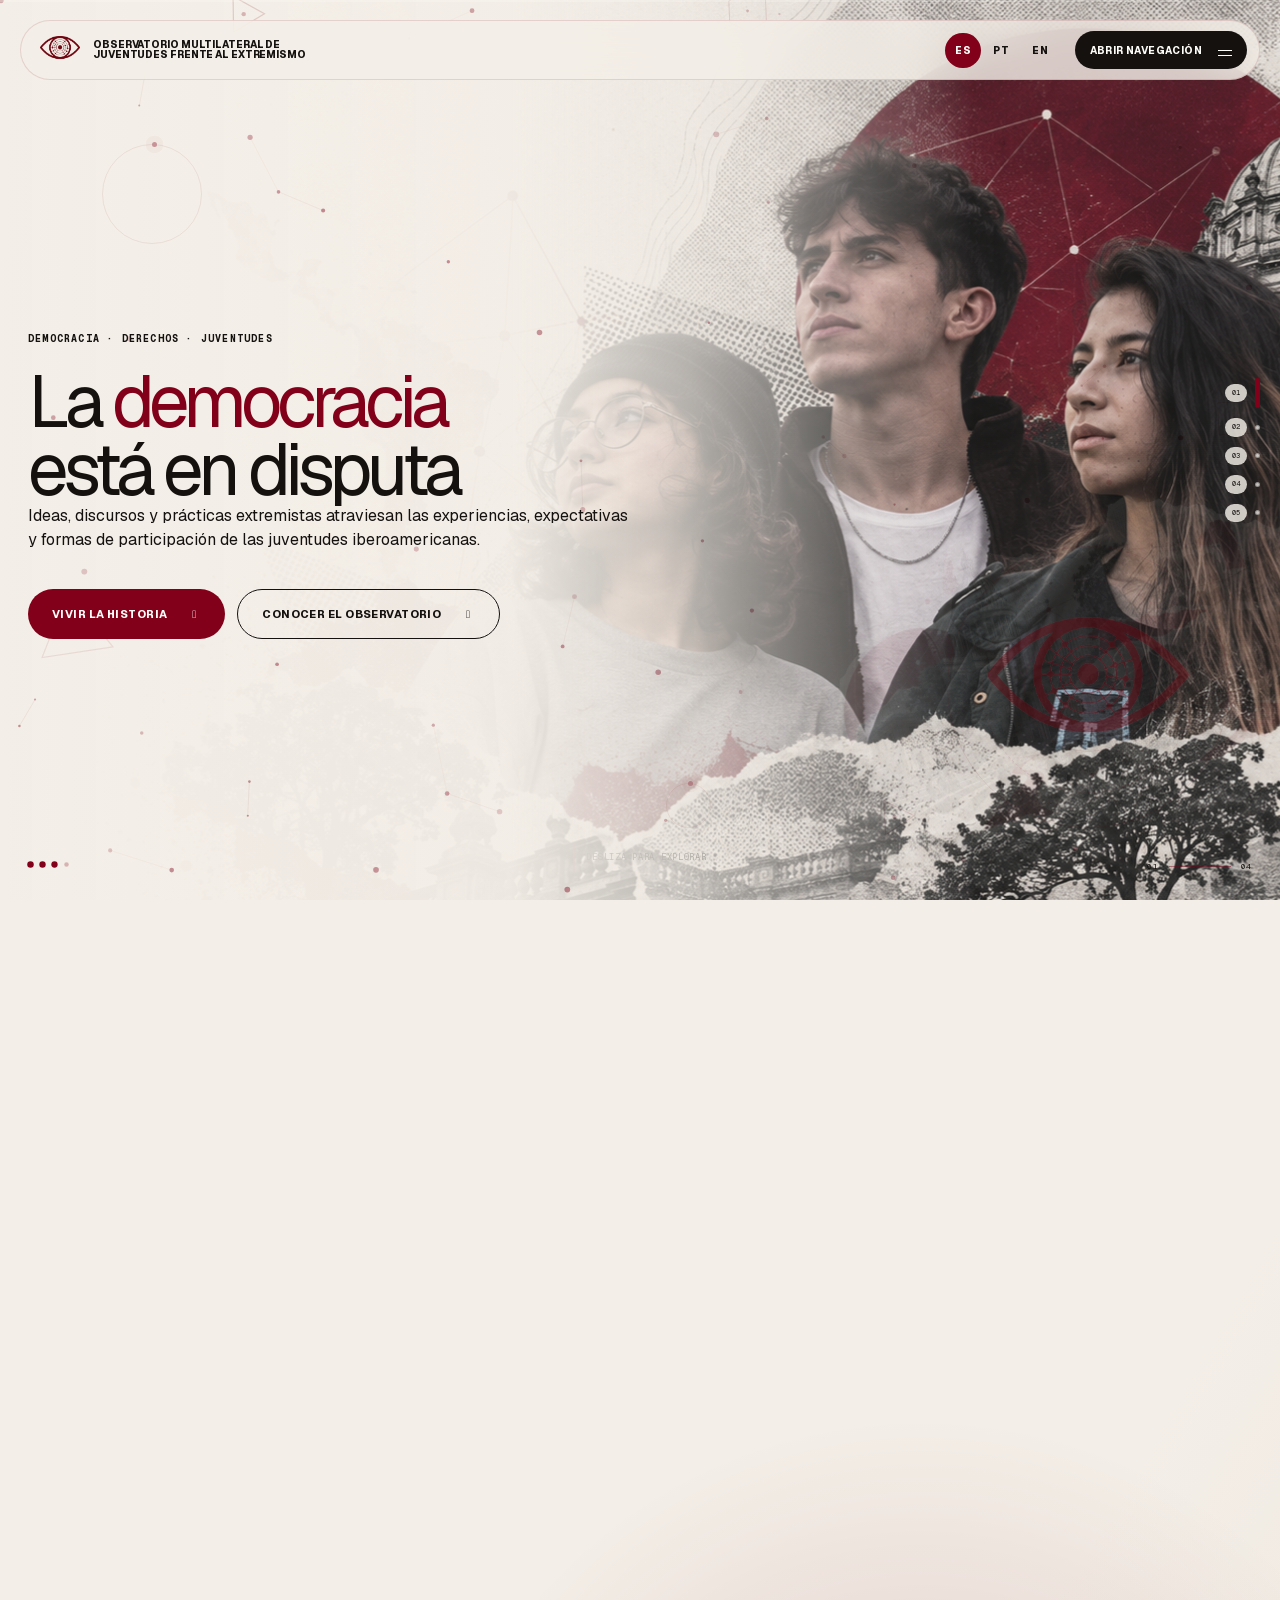
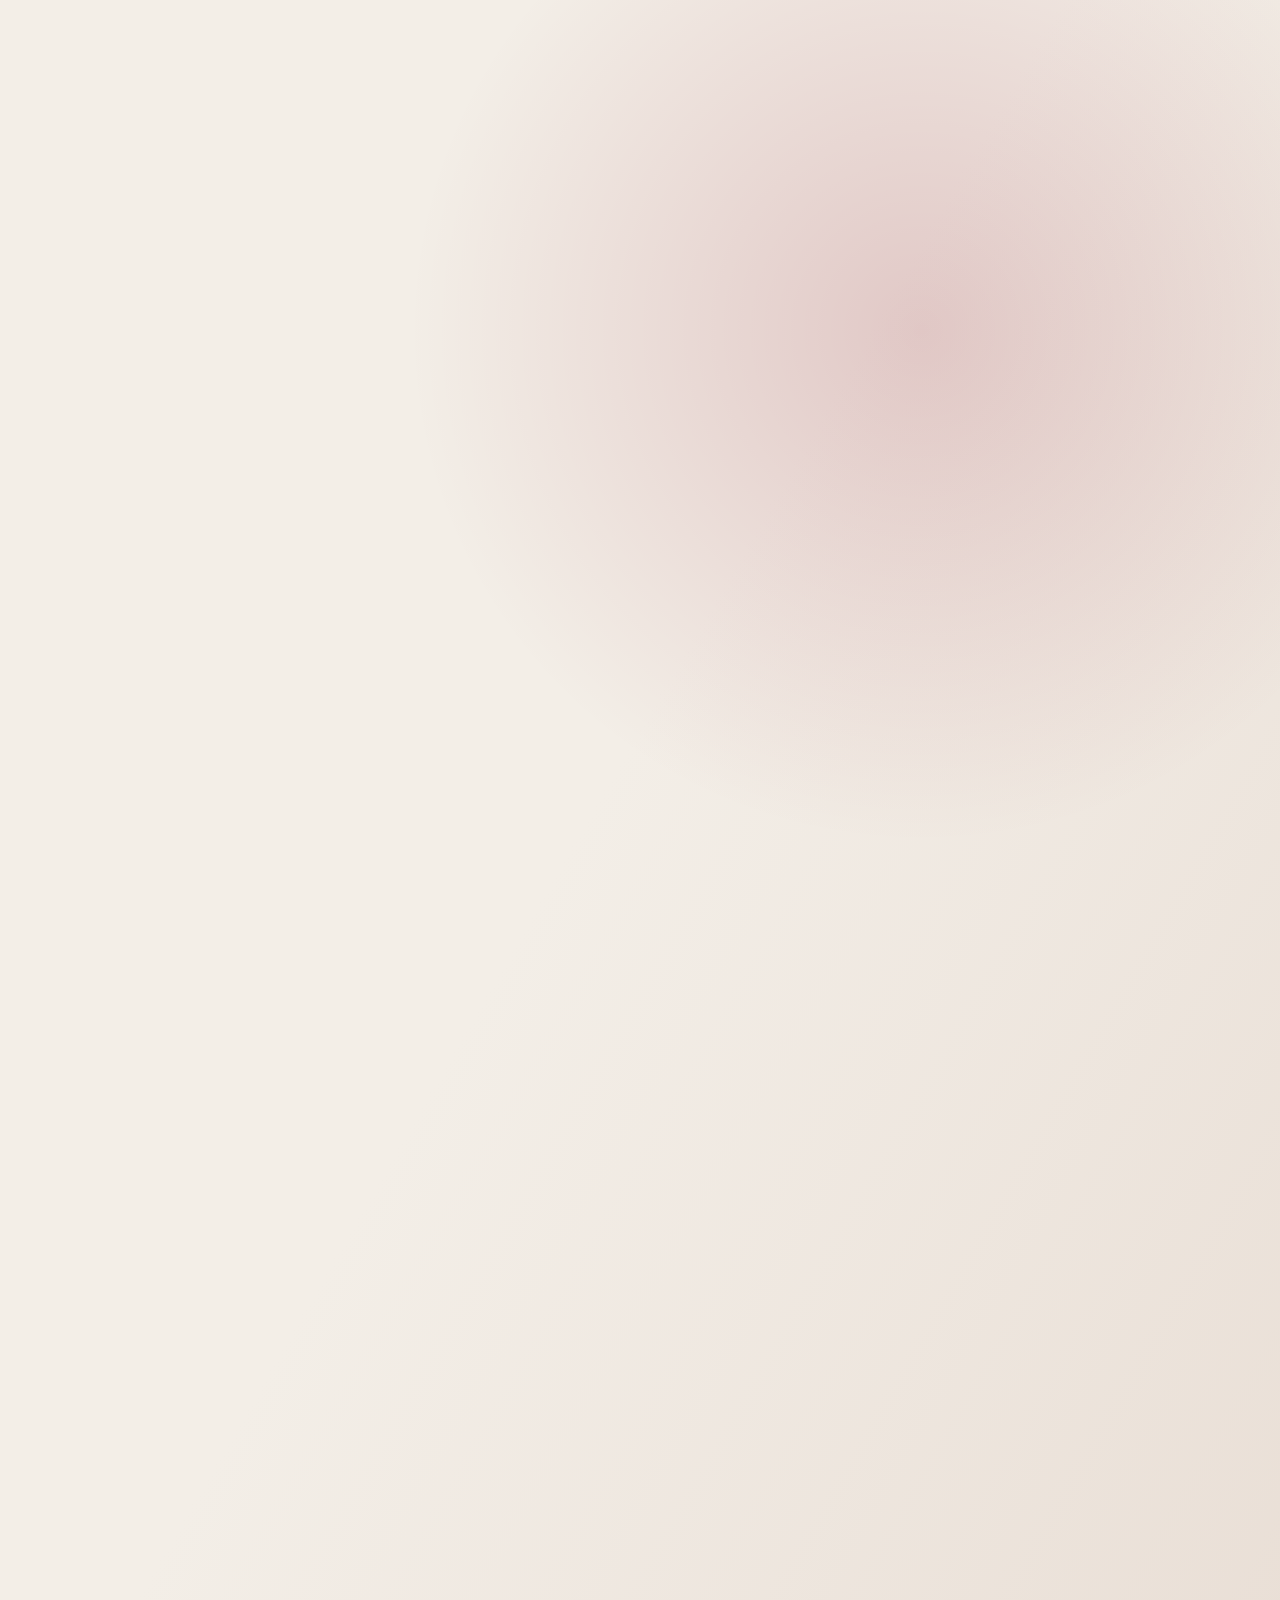
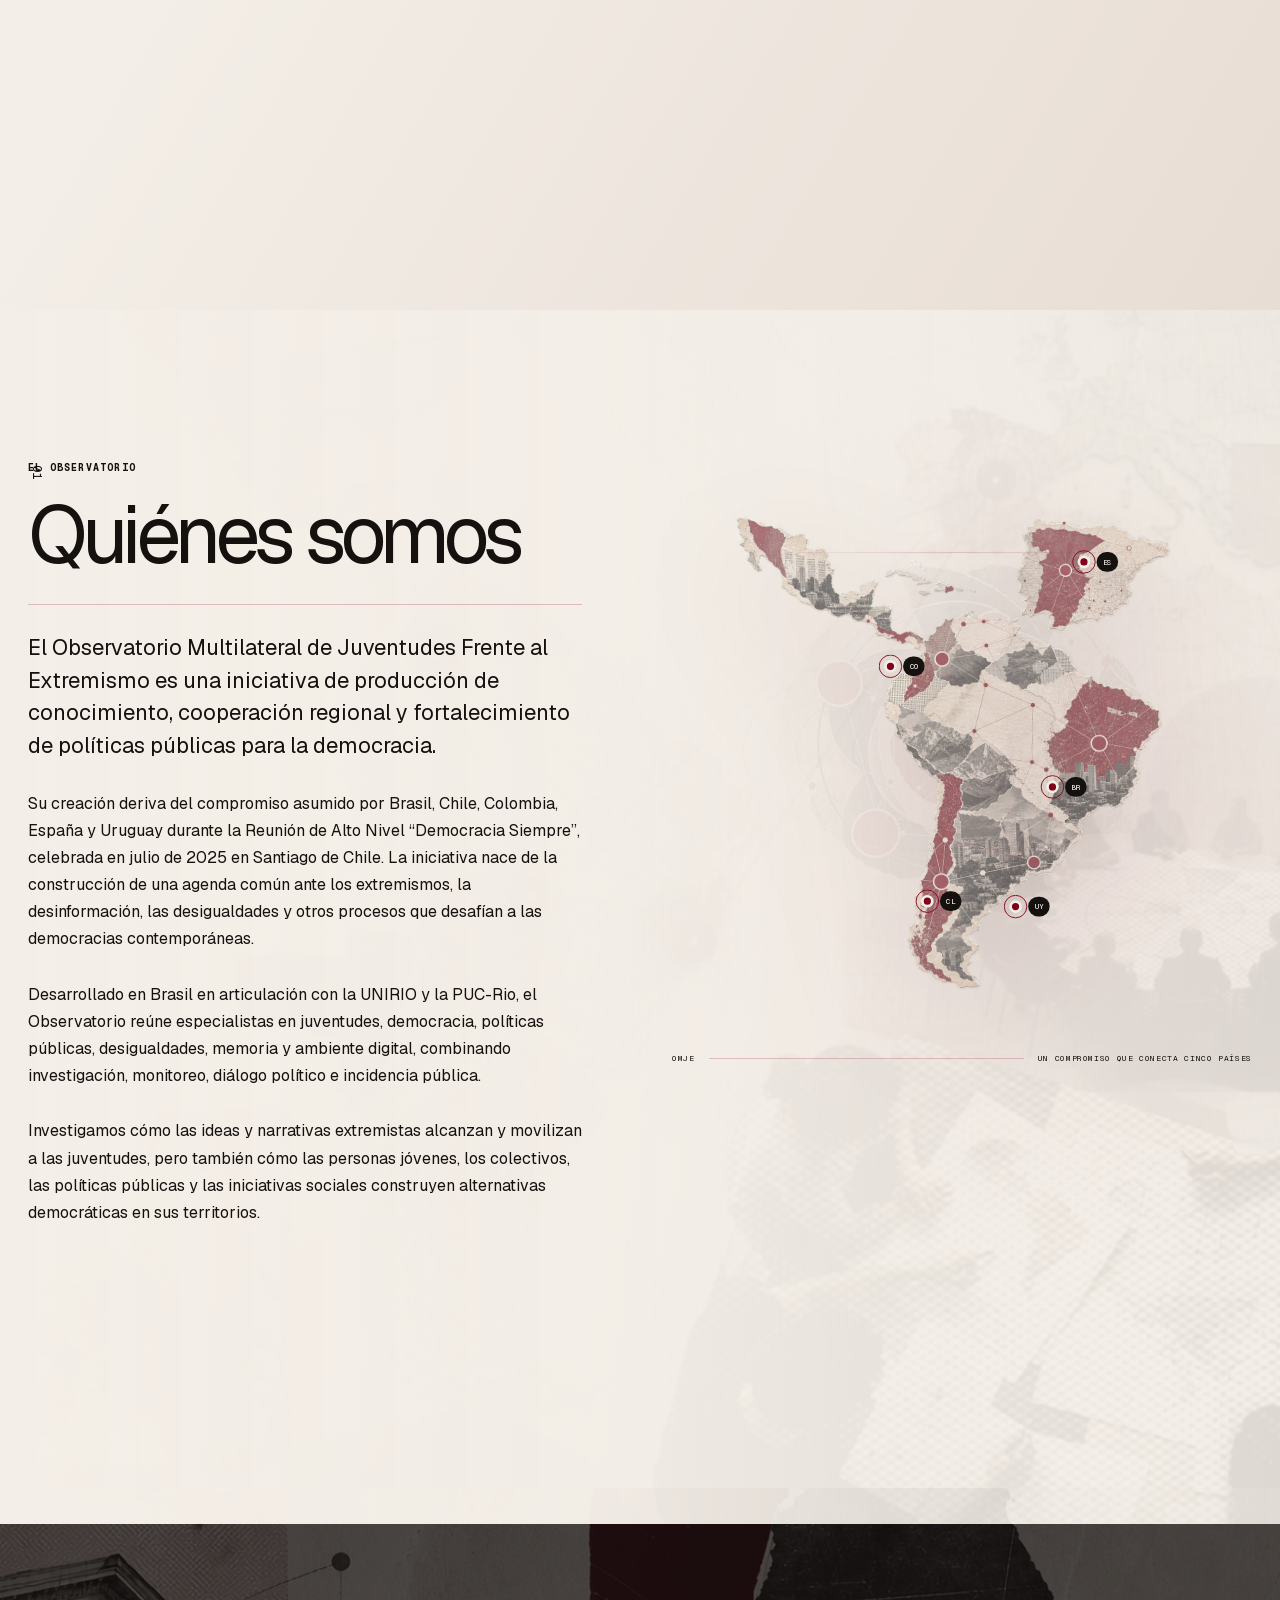
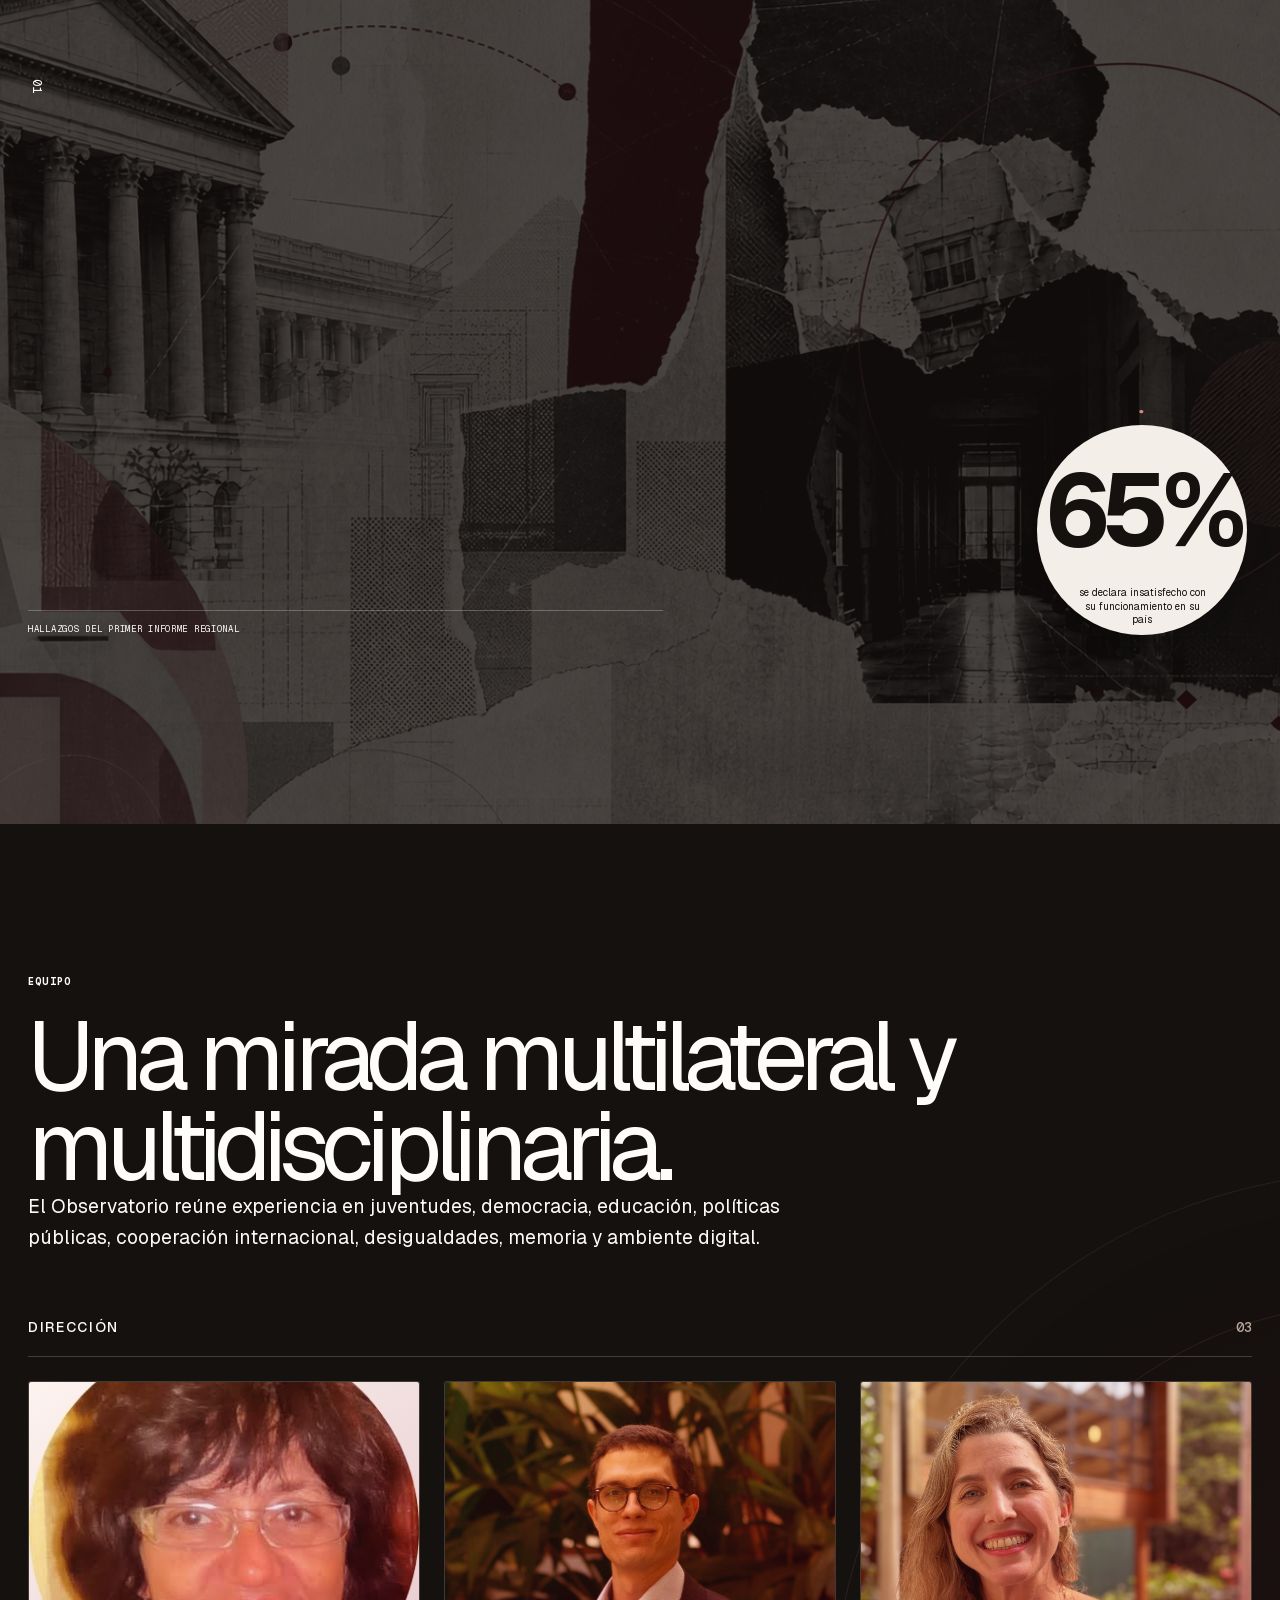
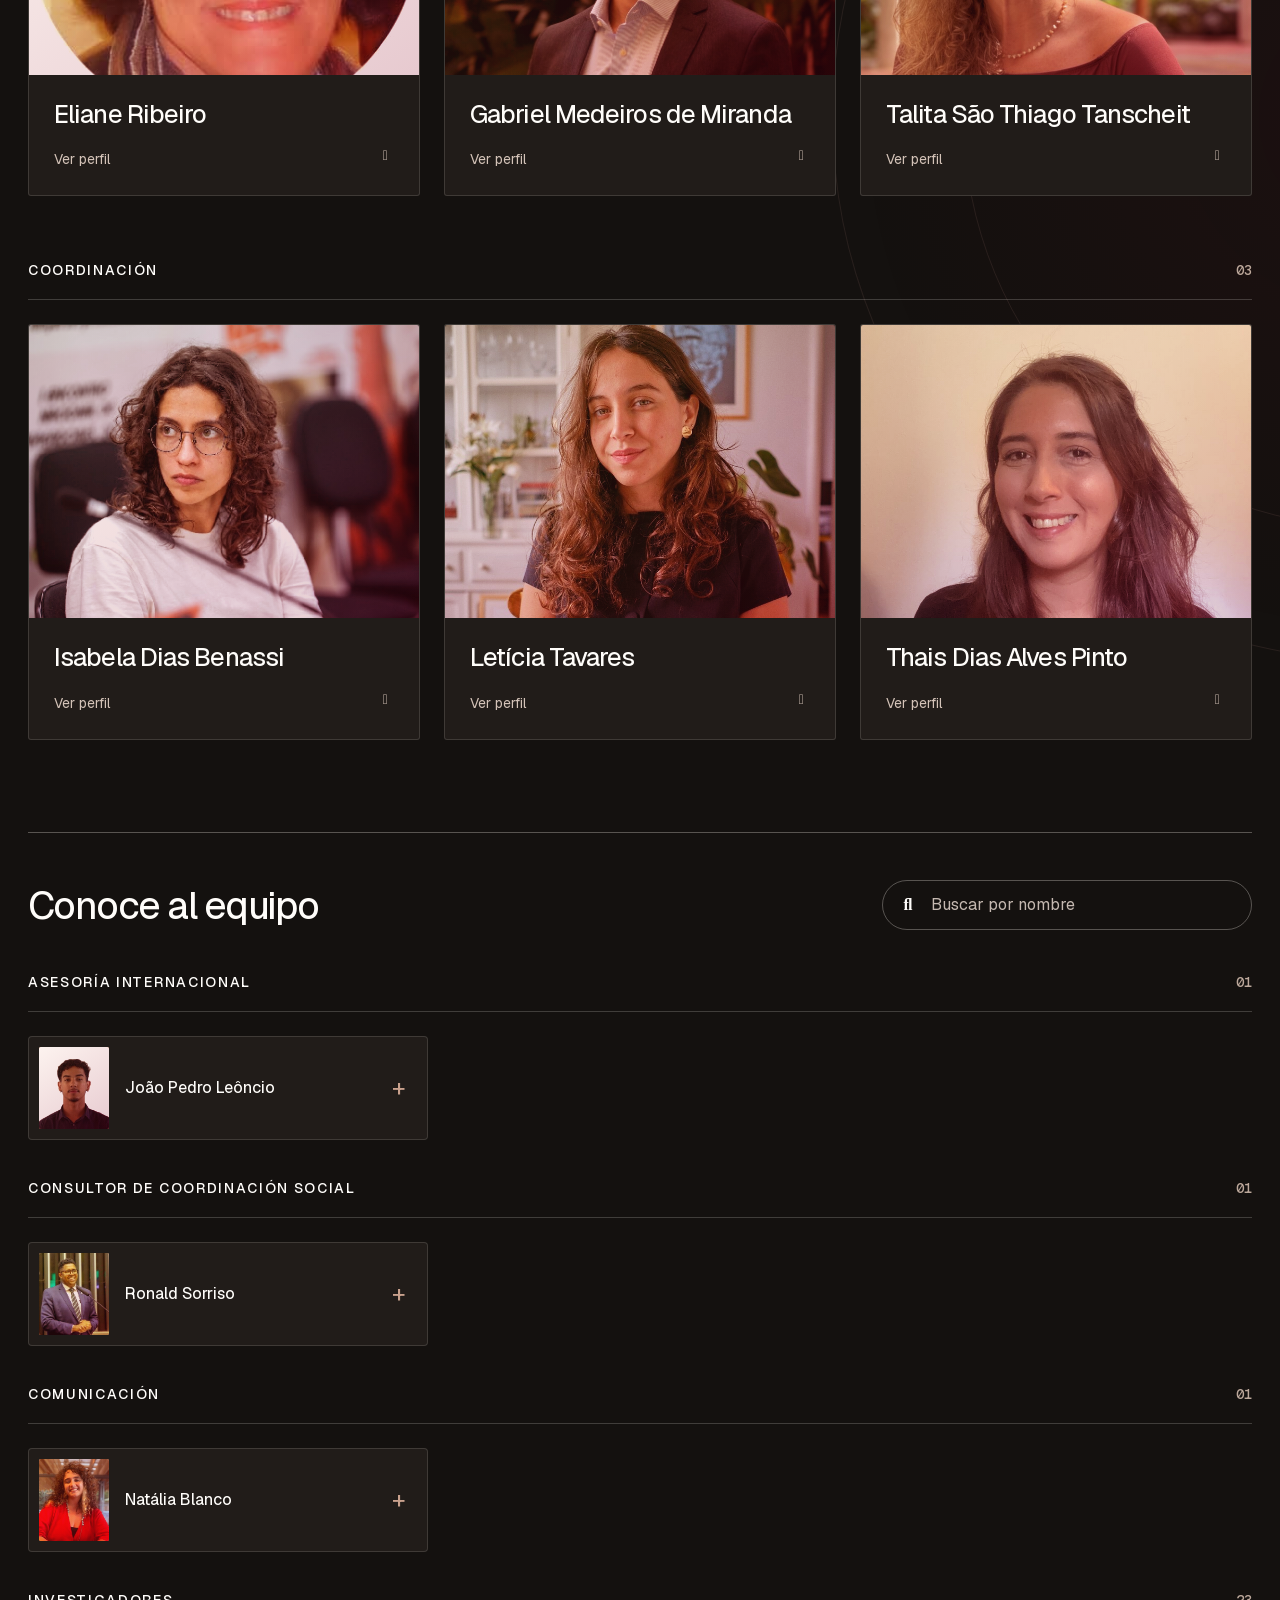
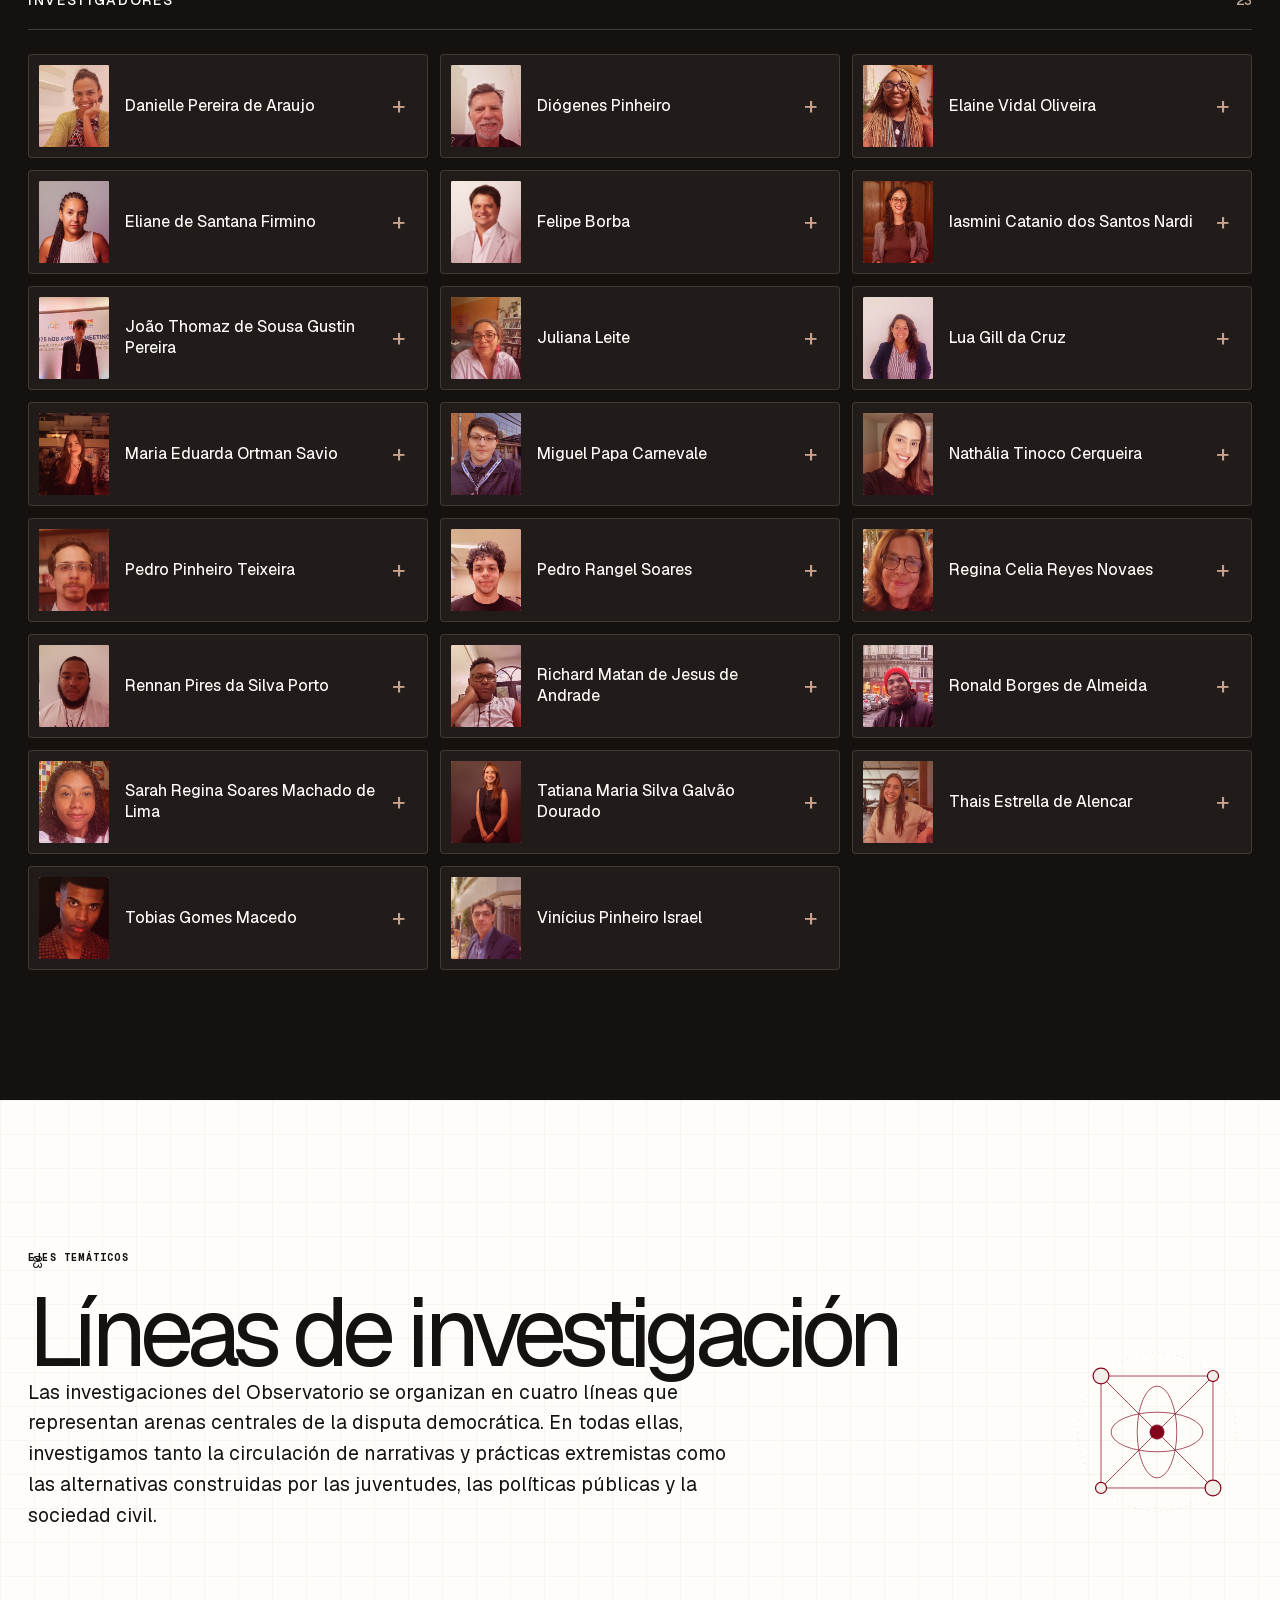
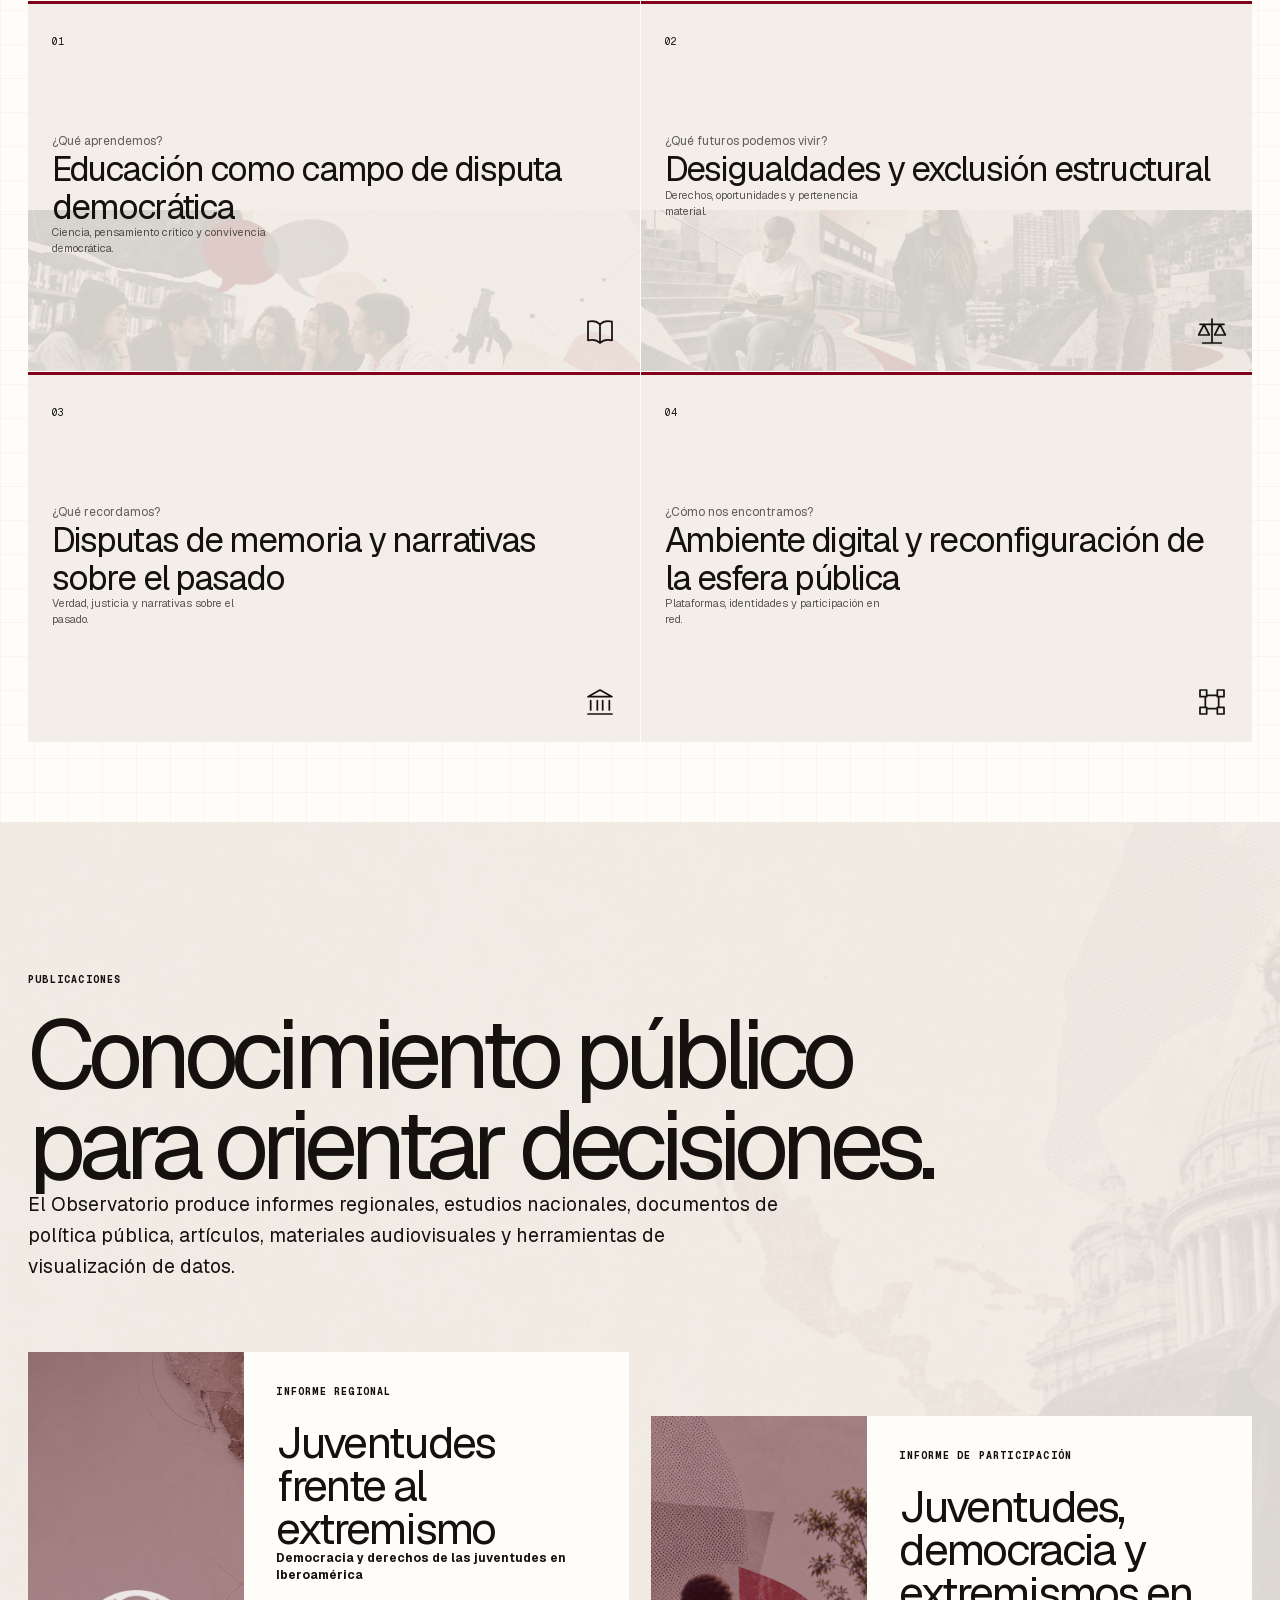
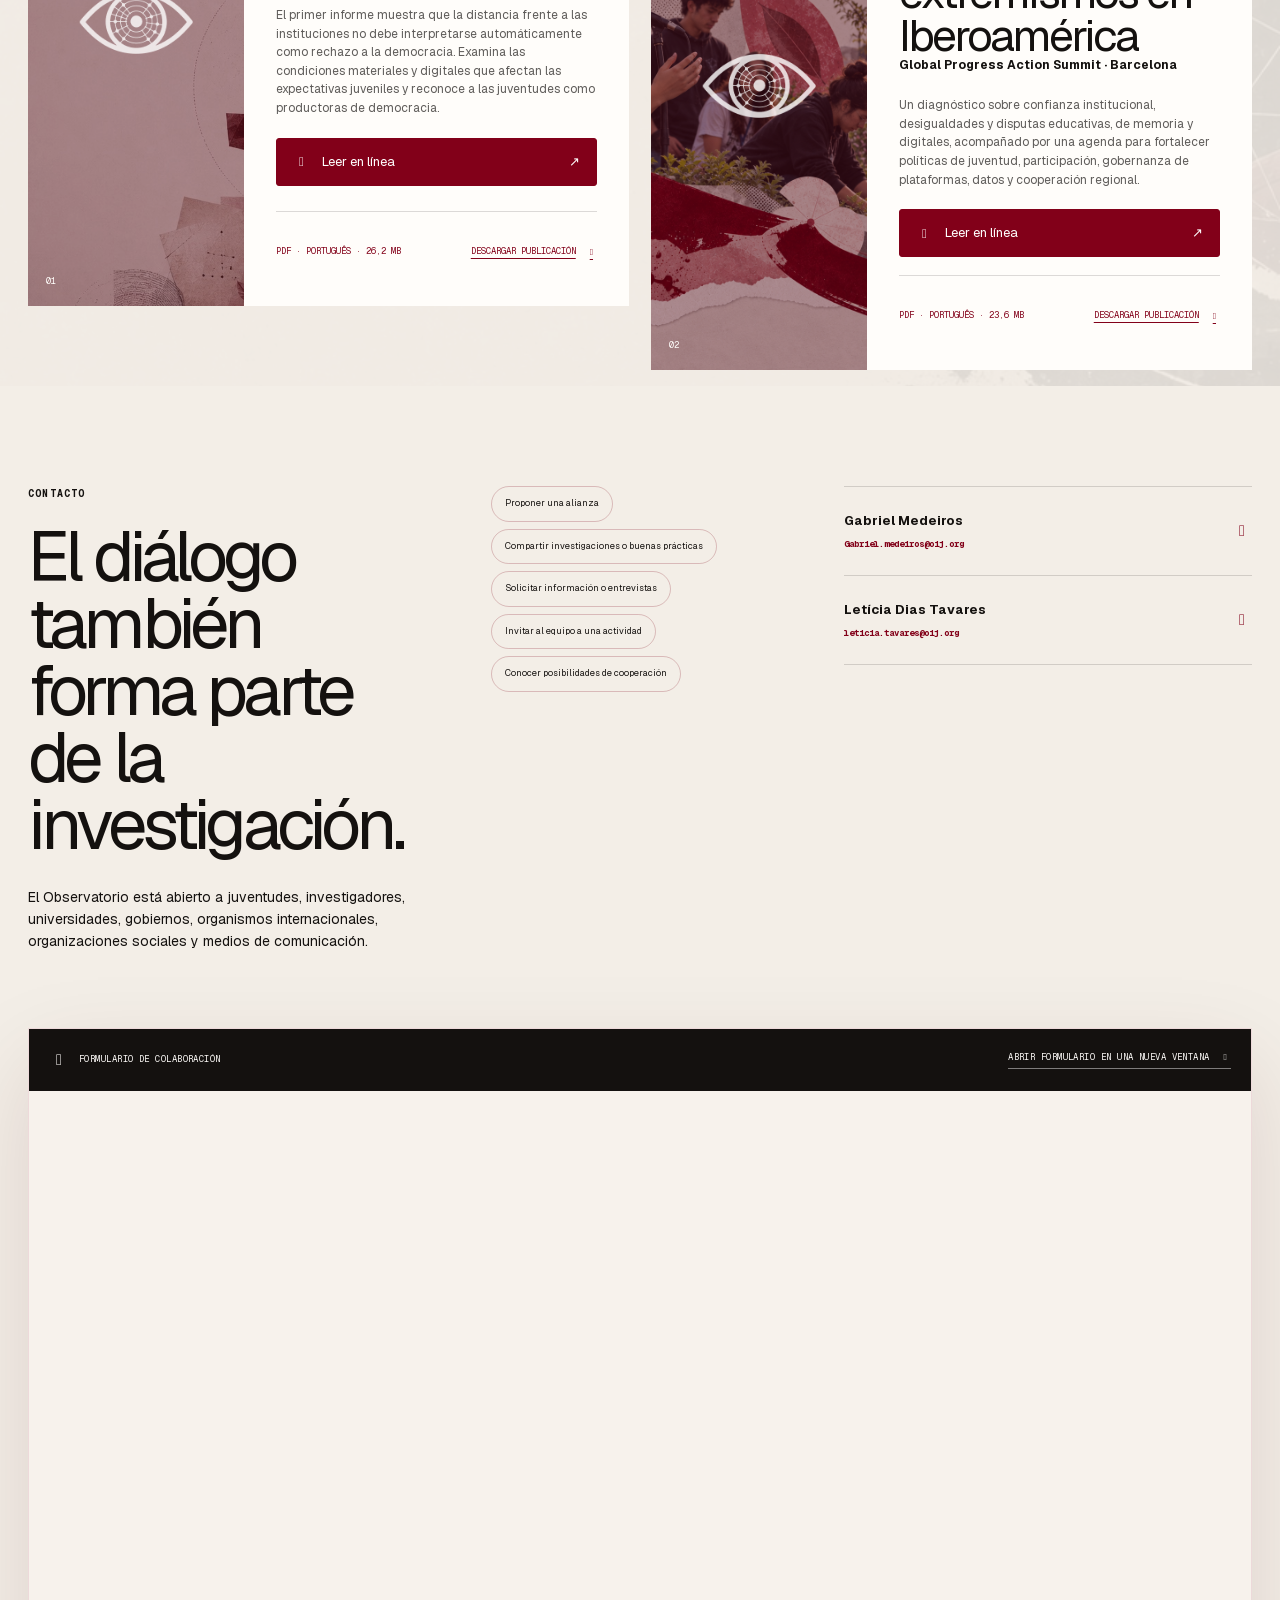
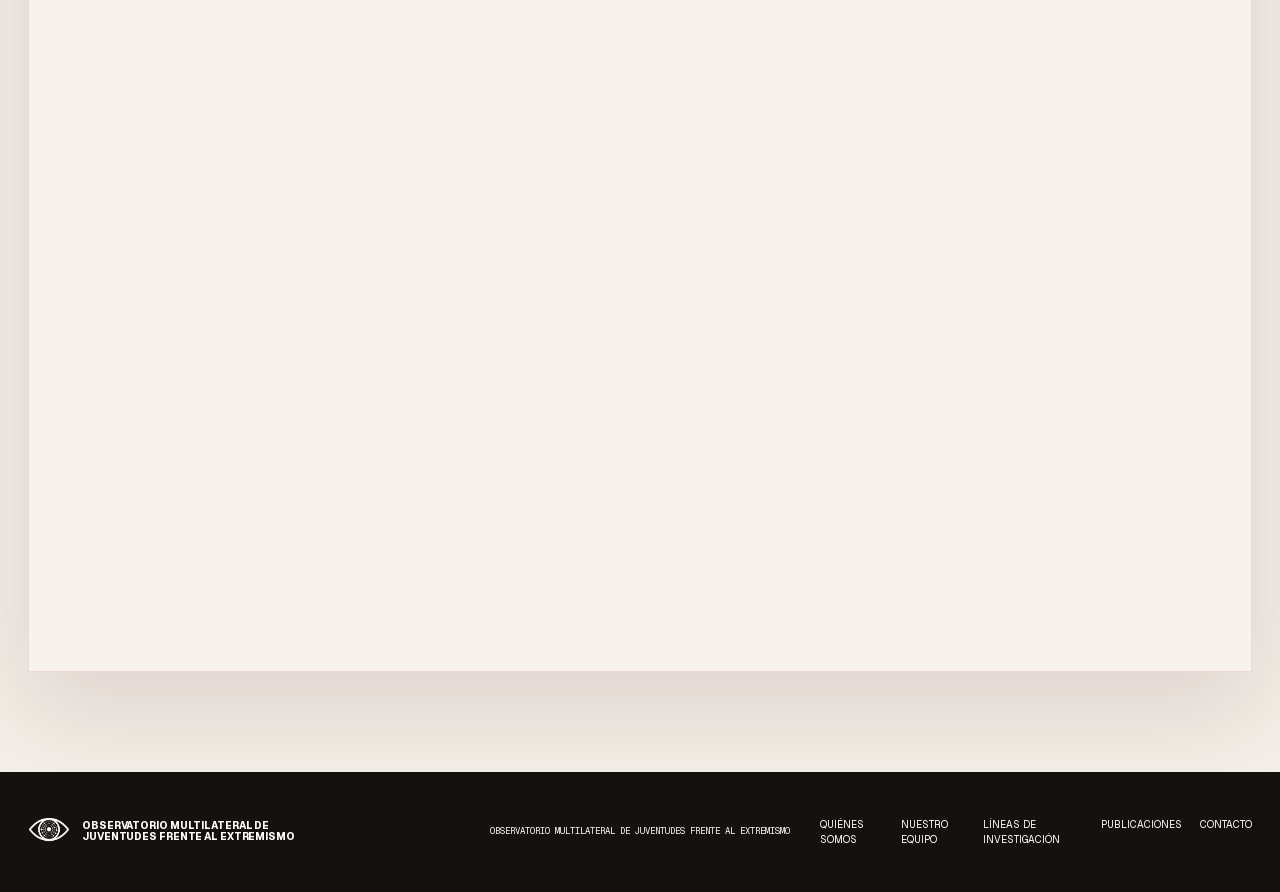
==== commit e497b0f1: "Add Felipe Borba and Vinicius Pinheiro Israel to research team" ====
--- a/index.html
+++ b/index.html
@@ -34,7 +34,7 @@
     
   </head>
   <body>
-    <div id="root"><main class="site-shell "><div class="progress" aria-hidden="true"><span style="transform:scaleX(0)"></span></div><a class="skip-link" href="#quienes-somos">Saltar al contenido</a><header class="floating-nav"><a class="brand " href="#inicio" aria-label="Observatorio Multilateral de Juventudes Frente al Extremismo"><img class="brand__eye" src="./brand/eye-burgundy-transparent.png" alt=""/><span class="brand__name">Observatorio Multilateral de Juventudes Frente al Extremismo</span></a><div class="floating-nav__actions"><div class="language-switcher" aria-label="Seleccionar idioma"><a class="is-active" href="./" hrefLang="es" lang="es" aria-current="page">ES</a><a class="" href="./pt.html" hrefLang="pt" lang="pt">PT</a><a class="" href="./en.html" hrefLang="en" lang="en">EN</a></div><button class="menu-toggle" aria-expanded="false" aria-controls="site-menu"><span>Abrir navegación</span><i aria-hidden="true"></i></button></div></header><nav id="site-menu" class="site-menu " aria-hidden="true"><div class="site-menu__inner"><p class="eyebrow">Iberoamérica · 2026</p><ol><li><a class="" href="#quienes-somos"><span>01</span>Quiénes somos</a></li><li><a class="" href="#equipo"><span>02</span>Nuestro equipo</a></li><li><a class="" href="#lineas-investigacion"><span>03</span>Líneas de investigación</a></li><li><a class="" href="#publicaciones"><span>04</span>Publicaciones</a></li><li><a class="" href="#contacto"><span>05</span>Contacto</a></li></ol><div class="site-menu__footer"><a href="#publicaciones">Publicaciones</a><a href="#contacto">Contacto</a></div></div></nav><aside class="chapter-rail" aria-label="Abrir navegación"><a class="" href="#quienes-somos" aria-label="Quiénes somos"><span>01</span><i aria-hidden="true"></i></a><a class="" href="#equipo" aria-label="Nuestro equipo"><span>02</span><i aria-hidden="true"></i></a><a class="" href="#lineas-investigacion" aria-label="Líneas de investigación"><span>03</span><i aria-hidden="true"></i></a><a class="" href="#publicaciones" aria-label="Publicaciones"><span>04</span><i aria-hidden="true"></i></a><a class="" href="#contacto" aria-label="Contacto"><span>05</span><i aria-hidden="true"></i></a></aside><section id="inicio" class="scene hero hero-film"><div class="hero__sticky"><div class="hero__frames" aria-hidden="true"><figure class="hero__frame" data-scroll-frame="true" style="--frame-opacity:1;--frame-scale:1.02;--frame-shift:0px"><img src="./visuals/masters/m01-hero-youth.png?v=omje-v2" alt="" fetchPriority="high" decoding="async"/></figure><figure class="hero__frame" data-scroll-frame="true" style="--frame-opacity:0;--frame-scale:1.02;--frame-shift:0px"><img src="./visuals/hero-sequence/h02-presion-digital.png?v=omje-v2" alt="" fetchPriority="low" decoding="async"/></figure><figure class="hero__frame" data-scroll-frame="true" style="--frame-opacity:0;--frame-scale:1.02;--frame-shift:0px"><img src="./visuals/hero-sequence/h03-organizacion.png?v=omje-v2" alt="" fetchPriority="low" decoding="async"/></figure><figure class="hero__frame" data-scroll-frame="true" style="--frame-opacity:0;--frame-scale:1.02;--frame-shift:0px"><img src="./visuals/hero-sequence/h04-apertura-democratica.png?v=omje-v2" alt="" fetchPriority="low" decoding="async"/></figure></div><canvas class="particle-field" aria-hidden="true"></canvas><div class="hero__orbit hero__orbit--one" aria-hidden="true"></div><div class="hero__orbit hero__orbit--two" aria-hidden="true"></div><div class="hero__orbit hero__orbit--three" aria-hidden="true"></div><div class="hero__objects" aria-hidden="true"><img class="hero__object hero__object--architecture" data-depth-object="true" data-object-center="1" src="./visuals/transparent/t03-civic-architecture.png" alt=""/><img class="hero__object hero__object--network" data-depth-object="true" data-object-center="2" src="./visuals/transparent/t04-network-orbit.png" alt=""/><img class="hero__object hero__object--youth" data-depth-object="true" data-object-center="3" src="./visuals/transparent/t02-youth-collective.png?v=omje-v2" alt=""/></div><div class="hero__content"><p class="eyebrow" data-reveal="true">Democracia · derechos · juventudes</p><h1 class="hero-title" data-reveal="true" style="--delay:80ms"><span class="hero-title__line"><span style="--word-delay:120ms">La </span><span style="--word-delay:185ms">democracia </span></span><span class="hero-title__line"><span style="--word-delay:315ms">está </span><span style="--word-delay:380ms">en </span><span style="--word-delay:445ms">disputa </span></span></h1><p class="hero__body" data-reveal="true" style="--delay:160ms">Ideas, discursos y prácticas extremistas atraviesan las experiencias, expectativas y formas de participación de las juventudes iberoamericanas.</p><div class="button-row" data-reveal="true" style="--delay:240ms"><a class="button button--primary" href="#tension">Vivir la historia<i class="fa-solid fa-arrow-down-long" aria-hidden="true"></i></a><a class="button button--ghost" href="#quienes-somos">Conocer el Observatorio<i class="fa-solid fa-arrow-right-long" aria-hidden="true"></i></a></div></div><div class="hero__story-cards" aria-live="polite"><article class="hero__story-card" data-frame-copy="true" style="--copy-opacity:0;--copy-x:42px;--copy-y:18px;--copy-scale:0.94"><div><span>02</span><i aria-hidden="true"></i><small>OMJE</small></div><h2>Investigamos para comprender</h2><p>Producimos investigaciones, monitoreamos tendencias e identificamos iniciativas que fortalecen la democracia en Iberoamérica.</p></article><article class="hero__story-card" data-frame-copy="true" style="--copy-opacity:0;--copy-x:42px;--copy-y:18px;--copy-scale:0.94"><div><span>03</span><i aria-hidden="true"></i><small>OMJE</small></div><h2>El conocimiento se construye en red</h2><p>Conectamos juventudes, gobiernos, universidades, organizaciones sociales y organismos internacionales en la construcción de respuestas comunes.</p></article><article class="hero__story-card" data-frame-copy="true" style="--copy-opacity:0;--copy-x:42px;--copy-y:18px;--copy-scale:0.94"><div><span>04</span><i aria-hidden="true"></i><small>OMJE</small></div><h2>Las juventudes construyen la democracia</h2><p>Transformamos evidencias en recomendaciones para políticas públicas y fortalecemos el papel de las juventudes en la búsqueda de defender, renovar y reimaginar la democracia.</p></article></div><div class="hero__mark" aria-hidden="true"><div class="hero__mark-rings"><span></span><span></span><span></span></div><img src="./brand/eye-burgundy-transparent.png" alt=""/></div><div class="hero__timeline" aria-hidden="true"><i data-frame-dot="true" style="--dot-opacity:1;--dot-scale:1.3"></i><i data-frame-dot="true" style="--dot-opacity:0.25;--dot-scale:0.85"></i><i data-frame-dot="true" style="--dot-opacity:0.25;--dot-scale:0.85"></i><i data-frame-dot="true" style="--dot-opacity:0.25;--dot-scale:0.85"></i></div><p class="scroll-cue"><span></span>Desliza para explorar</p><div class="hero__frame-count" aria-hidden="true"><span>01</span><i></i><span>04</span></div></div></section><section id="quienes-somos" class="scene about-story"><canvas class="particle-field" aria-hidden="true"></canvas><img class="scene-master scene-master--about" src="./visuals/masters/m09-regional-network.png" alt="" aria-hidden="true"/><div class="chapter-index">01</div><div class="about-story__copy"><p class="eyebrow" data-reveal="true">El Observatorio</p><h2 data-reveal="true"><span>Quiénes somos</span></h2><div class="about-story__paragraphs"><p data-reveal="true">El Observatorio Multilateral de Juventudes Frente al Extremismo es una iniciativa de producción de conocimiento, cooperación regional y fortalecimiento de políticas públicas para la democracia.</p><p data-reveal="true">Su creación deriva del compromiso asumido por Brasil, Chile, Colombia, España y Uruguay durante la Reunión de Alto Nivel “Democracia Siempre”, celebrada en julio de 2025 en Santiago de Chile. La iniciativa nace de la construcción de una agenda común ante los extremismos, la desinformación, las desigualdades y otros procesos que desafían a las democracias contemporáneas.</p><p data-reveal="true">Desarrollado en Brasil en articulación con la UNIRIO y la PUC-Rio, el Observatorio reúne especialistas en juventudes, democracia, políticas públicas, desigualdades, memoria y ambiente digital, combinando investigación, monitoreo, diálogo político e incidencia pública.</p><p data-reveal="true">Investigamos cómo las ideas y narrativas extremistas alcanzan y movilizan a las juventudes, pero también cómo las personas jóvenes, los colectivos, las políticas públicas y las iniciativas sociales construyen alternativas democráticas en sus territorios.</p><p data-reveal="true">Partimos de la comprensión de que las juventudes no son solo grupos vulnerables al extremismo o destinatarias de políticas preventivas. Son sujetos de derechos, productoras de conocimiento y protagonistas de la construcción, renovación y reimaginación de la democracia.</p></div><div class="about-story__metrics" data-reveal="true"><span><strong>05</strong>Un compromiso que conecta cinco países</span><i aria-hidden="true"></i><span><strong>01</strong>Iberoamérica · 2026</span></div></div><div class="about-story__visual" data-reveal="true"><div class="about-story__map-stage"><svg class="network-trace" viewBox="0 0 100 100" preserveAspectRatio="none" aria-hidden="true" focusable="false"><path pathLength="1" d="M76 14 Q93 42 70 57 Q56 50 39 34 Q30 64 46 79 Q55 89 63 80 Q77 72 70 57"></path><path class="network-trace__echo" pathLength="1" d="M76 14 Q44 8 39 34 M46 79 Q38 52 70 57"></path></svg><div class="about-story__map-rings" aria-hidden="true"><i></i><i></i><i></i></div><img class="about-story__orbit" src="./visuals/transparent/t04-network-orbit.png" alt="" aria-hidden="true"/><img class="about-story__map" src="./visuals/transparent/t01-iberoamerica-map.png" alt="" aria-hidden="true"/><div class="about-story__routes" aria-hidden="true"><i></i><i></i><i></i><i></i></div><ul class="about-story__countries" aria-label="Un compromiso que conecta cinco países"><li style="--country-x:70%;--country-y:57%;--pulse-delay:0s"><i aria-hidden="true"></i><span>BR</span><strong>Brasil</strong></li><li style="--country-x:46%;--country-y:79%;--pulse-delay:-0.48s"><i aria-hidden="true"></i><span>CL</span><strong>Chile</strong></li><li style="--country-x:39%;--country-y:34%;--pulse-delay:-0.96s"><i aria-hidden="true"></i><span>CO</span><strong>Colombia</strong></li><li style="--country-x:76%;--country-y:14%;--pulse-delay:-1.44s"><i aria-hidden="true"></i><span>ES</span><strong>España</strong></li><li style="--country-x:63%;--country-y:80%;--pulse-delay:-1.92s"><i aria-hidden="true"></i><span>UY</span><strong>Uruguay</strong></li></ul><div class="about-story__scan" aria-hidden="true"></div></div><div class="about-story__legend"><span>OMJE</span><i></i><span>Un compromiso que conecta cinco países</span></div></div></section><section id="tension" class="scene scene--ink story-panel"><img class="scene-master scene-master--tension" src="./visuals/masters/m02-democratic-tension-v2.png" alt="" aria-hidden="true"/><div class="chapter-index">01</div><div class="story-panel__copy"><h2 data-reveal="true">AUNQUE LA DEMOCRACIA SE MANTIENE COMO EL SISTEMA PREFERIDO, SU FUNCIONAMIENTO SE ENCUENTRA BAJO TENSIÓN.</h2><p class="story-panel__data-copy" data-reveal="true">El 68% de los jóvenes afirma que la democracia, a pesar de sus problemas, es el mejor sistema de gobierno. Pero el 65% está insatisfecho con la forma en que funciona.</p><p data-reveal="true">Más que un rechazo a la democracia, los datos revelan una crisis de pertenencia: crece la distancia entre las expectativas juveniles y las instituciones, que se perciben como incapaces de responder a sus demandas.</p><small data-reveal="true">Hallazgos del primer informe regional</small></div><div class="data-stage" aria-label="Hallazgos del primer informe regional"><div class="data-stage__circle" data-reveal="true"><svg class="stat-arc" viewBox="0 0 100 100" aria-hidden="true" focusable="false" style="--arc-value:68"><circle class="stat-arc__track" cx="50" cy="50" r="47"></circle><circle class="stat-arc__value" pathLength="100" cx="50" cy="50" r="47"></circle></svg><strong>68%</strong><span>considera que la democracia, con sus problemas, es el mejor sistema</span></div><div class="data-stage__circle data-stage__circle--secondary" data-reveal="true" style="--delay:180ms"><svg class="stat-arc" viewBox="0 0 100 100" aria-hidden="true" focusable="false" style="--arc-value:65"><circle class="stat-arc__track" cx="50" cy="50" r="47"></circle><circle class="stat-arc__value" pathLength="100" cx="50" cy="50" r="47"></circle></svg><strong>65%</strong><span>se declara insatisfecho con su funcionamiento en su país</span></div></div></section><section id="equipo" class="scene team-story team-v2"><div class="team-v2__halo" aria-hidden="true"></div><div class="team-story__heading"><p class="eyebrow" data-reveal="true">Equipo</p><h2 data-reveal="true">Una mirada multilateral y multidisciplinaria.</h2><p data-reveal="true">El Observatorio reúne experiencia en juventudes, democracia, educación, políticas públicas, cooperación internacional, desigualdades, memoria y ambiente digital.</p></div><div class="team-group"><h3 class="team-group__heading">DIRECCIÓN<span aria-hidden="true">03</span></h3><div class="team-leaders"><button class="team-leader" aria-label="Ver perfil: Eliane Ribeiro" aria-haspopup="dialog" data-team-reveal="true" style="--team-delay:0ms"><span class="team-photo team-leader__photo"><img src="./team/eliane-ribeiro.jpg?v=team-final" style="object-position:50% 50%" alt="" loading="lazy" decoding="async"/></span><span class="team-leader__text"><strong>Eliane Ribeiro</strong><span>Ver perfil<i class="fa-solid fa-arrow-up-right-from-square" aria-hidden="true"></i></span></span></button><button class="team-leader" aria-label="Ver perfil: Gabriel Medeiros de Miranda" aria-haspopup="dialog" data-team-reveal="true" style="--team-delay:65ms"><span class="team-photo team-leader__photo"><img src="./team/gabriel-medeiros.jpg?v=team-final" style="object-position:50% 28%" alt="" loading="lazy" decoding="async"/></span><span class="team-leader__text"><strong>Gabriel Medeiros de Miranda</strong><span>Ver perfil<i class="fa-solid fa-arrow-up-right-from-square" aria-hidden="true"></i></span></span></button><button class="team-leader" aria-label="Ver perfil: Talita São Thiago Tanscheit" aria-haspopup="dialog" data-team-reveal="true" style="--team-delay:130ms"><span class="team-photo team-leader__photo"><img src="./team/talita-tanscheit.jpg?v=team-final" style="object-position:50% 25%" alt="" loading="lazy" decoding="async"/></span><span class="team-leader__text"><strong>Talita São Thiago Tanscheit</strong><span>Ver perfil<i class="fa-solid fa-arrow-up-right-from-square" aria-hidden="true"></i></span></span></button></div></div><div class="team-group"><h3 class="team-group__heading">COORDINACIÓN<span aria-hidden="true">03</span></h3><div class="team-leaders"><button class="team-leader" aria-label="Ver perfil: Isabela Dias Benassi" aria-haspopup="dialog" data-team-reveal="true" style="--team-delay:0ms"><span class="team-photo team-leader__photo"><img src="./team/isabela-benassi.jpg?v=team-final" style="object-position:45% 40%" alt="" loading="lazy" decoding="async"/></span><span class="team-leader__text"><strong>Isabela Dias Benassi</strong><span>Ver perfil<i class="fa-solid fa-arrow-up-right-from-square" aria-hidden="true"></i></span></span></button><button class="team-leader" aria-label="Ver perfil: Letícia Tavares" aria-haspopup="dialog" data-team-reveal="true" style="--team-delay:65ms"><span class="team-photo team-leader__photo"><img src="./team/leticia-tavares.jpg?v=team-final" style="object-position:50% 28%" alt="" loading="lazy" decoding="async"/></span><span class="team-leader__text"><strong>Letícia Tavares</strong><span>Ver perfil<i class="fa-solid fa-arrow-up-right-from-square" aria-hidden="true"></i></span></span></button><button class="team-leader" aria-label="Ver perfil: Thais Dias Alves Pinto" aria-haspopup="dialog" data-team-reveal="true" style="--team-delay:130ms"><span class="team-photo team-leader__photo"><img src="./team/thais-dias.jpg?v=team-final" style="object-position:50% 58%" alt="" loading="lazy" decoding="async"/></span><span class="team-leader__text"><strong>Thais Dias Alves Pinto</strong><span>Ver perfil<i class="fa-solid fa-arrow-up-right-from-square" aria-hidden="true"></i></span></span></button></div></div><div class="team-directory"><div class="team-directory__bar"><h3>Conoce al equipo</h3><div class="team-search"><i class="fa-solid fa-magnifying-glass" aria-hidden="true"></i><input type="search" placeholder="Buscar por nombre" aria-label="Buscar por nombre" value=""/></div></div><div class="team-group team-group--compact"><h4 class="team-group__heading">ASESORÍA INTERNACIONAL<span>01</span></h4><div class="team-directory__grid"><button class="team-person" aria-label="Ver perfil: João Pedro Leôncio" aria-haspopup="dialog" data-team-reveal="true" style="--team-delay:0ms"><span class="team-photo team-person__photo"><img src="./team/joao-pedro-leoncio-thumb.jpg?v=team-final" style="object-position:50% 32%" alt="" loading="lazy" decoding="async" width="76" height="88"/></span><span class="team-person__name">João Pedro Leôncio</span><span class="team-person__plus" aria-hidden="true">+</span></button></div></div><div class="team-group team-group--compact"><h4 class="team-group__heading">CONSULTOR DE COORDINACIÓN SOCIAL<span>01</span></h4><div class="team-directory__grid"><button class="team-person" aria-label="Ver perfil: Ronald Sorriso" aria-haspopup="dialog" data-team-reveal="true" style="--team-delay:0ms"><span class="team-photo team-person__photo"><img src="./team/ronald-sorriso-thumb.jpg?v=team-final" style="object-position:39% 30%" alt="" loading="lazy" decoding="async" width="76" height="88"/></span><span class="team-person__name">Ronald Sorriso</span><span class="team-person__plus" aria-hidden="true">+</span></button></div></div><div class="team-group team-group--compact"><h4 class="team-group__heading">COMUNICACIÓN<span>01</span></h4><div class="team-directory__grid"><button class="team-person" aria-label="Ver perfil: Natália Blanco" aria-haspopup="dialog" data-team-reveal="true" style="--team-delay:0ms"><span class="team-photo team-person__photo"><img src="./team/natalia-blanco-thumb.jpg?v=team-final" style="object-position:50% 32%" alt="" loading="lazy" decoding="async" width="76" height="88"/></span><span class="team-person__name">Natália Blanco</span><span class="team-person__plus" aria-hidden="true">+</span></button></div></div><div class="team-group team-group--compact"><h4 class="team-group__heading">INVESTIGADORES<span>21</span></h4><div class="team-directory__grid"><button class="team-person" aria-label="Ver perfil: Danielle Pereira de Araujo" aria-haspopup="dialog" data-team-reveal="true" style="--team-delay:0ms"><span class="team-photo team-person__photo"><img src="./team/danielle-araujo-thumb.jpg?v=team-final" style="object-position:55% 28%" alt="" loading="lazy" decoding="async" width="76" height="88"/></span><span class="team-person__name">Danielle Pereira de Araujo</span><span class="team-person__plus" aria-hidden="true">+</span></button><button class="team-person" aria-label="Ver perfil: Diógenes Pinheiro" aria-haspopup="dialog" data-team-reveal="true" style="--team-delay:35ms"><span class="team-photo team-person__photo"><img src="./team/diogenes-pinheiro-thumb.jpg?v=team-final" style="object-position:50% 55%" alt="" loading="lazy" decoding="async" width="76" height="88"/></span><span class="team-person__name">Diógenes Pinheiro</span><span class="team-person__plus" aria-hidden="true">+</span></button><button class="team-person" aria-label="Ver perfil: Elaine Vidal Oliveira" aria-haspopup="dialog" data-team-reveal="true" style="--team-delay:70ms"><span class="team-photo team-person__photo"><img src="./team/elaine-vidal-thumb.jpg?v=team-final" style="object-position:50% 30%" alt="" loading="lazy" decoding="async" width="76" height="88"/></span><span class="team-person__name">Elaine Vidal Oliveira</span><span class="team-person__plus" aria-hidden="true">+</span></button><button class="team-person" aria-label="Ver perfil: Eliane de Santana Firmino" aria-haspopup="dialog" data-team-reveal="true" style="--team-delay:0ms"><span class="team-photo team-person__photo"><img src="./team/eliane-firmino-thumb.jpg?v=team-final" style="object-position:50% 32%" alt="" loading="lazy" decoding="async" width="76" height="88"/></span><span class="team-person__name">Eliane de Santana Firmino</span><span class="team-person__plus" aria-hidden="true">+</span></button><button class="team-person" aria-label="Ver perfil: Iasmini Catanio dos Santos Nardi" aria-haspopup="dialog" data-team-reveal="true" style="--team-delay:35ms"><span class="team-photo team-person__photo"><img src="./team/iasmini-nardi-thumb.jpg?v=team-final" style="object-position:50% 25%" alt="" loading="lazy" decoding="async" width="76" height="88"/></span><span class="team-person__name">Iasmini Catanio dos Santos Nardi</span><span class="team-person__plus" aria-hidden="true">+</span></button><button class="team-person" aria-label="Ver perfil: João Thomaz de Sousa Gustin Pereira" aria-haspopup="dialog" data-team-reveal="true" style="--team-delay:70ms"><span class="team-photo team-person__photo"><img src="./team/joao-gustin-thumb.jpg?v=team-final" style="object-position:50% 38%" alt="" loading="lazy" decoding="async" width="76" height="88"/></span><span class="team-person__name">João Thomaz de Sousa Gustin Pereira</span><span class="team-person__plus" aria-hidden="true">+</span></button><button class="team-person" aria-label="Ver perfil: Juliana Leite" aria-haspopup="dialog" data-team-reveal="true" style="--team-delay:0ms"><span class="team-photo team-person__photo"><img src="./team/juliana-leite-thumb.jpg?v=team-final" style="object-position:50% 38%" alt="" loading="lazy" decoding="async" width="76" height="88"/></span><span class="team-person__name">Juliana Leite</span><span class="team-person__plus" aria-hidden="true">+</span></button><button class="team-person" aria-label="Ver perfil: Lua Gill da Cruz" aria-haspopup="dialog" data-team-reveal="true" style="--team-delay:35ms"><span class="team-photo team-person__photo"><img src="./team/lua-gill-thumb.jpg?v=team-final" style="object-position:50% 32%" alt="" loading="lazy" decoding="async" width="76" height="88"/></span><span class="team-person__name">Lua Gill da Cruz</span><span class="team-person__plus" aria-hidden="true">+</span></button><button class="team-person" aria-label="Ver perfil: Maria Eduarda Ortman Savio" aria-haspopup="dialog" data-team-reveal="true" style="--team-delay:70ms"><span class="team-photo team-person__photo"><img src="./team/maria-eduarda-savio-thumb.jpg?v=team-final" style="object-position:50% 40%" alt="" loading="lazy" decoding="async" width="76" height="88"/></span><span class="team-person__name">Maria Eduarda Ortman Savio</span><span class="team-person__plus" aria-hidden="true">+</span></button><button class="team-person" aria-label="Ver perfil: Miguel Papa Carnevale" aria-haspopup="dialog" data-team-reveal="true" style="--team-delay:0ms"><span class="team-photo team-person__photo"><img src="./team/miguel-carnevale-thumb.jpg?v=team-final" style="object-position:45% 30%" alt="" loading="lazy" decoding="async" width="76" height="88"/></span><span class="team-person__name">Miguel Papa Carnevale</span><span class="team-person__plus" aria-hidden="true">+</span></button><button class="team-person" aria-label="Ver perfil: Nathália Tinoco Cerqueira" aria-haspopup="dialog" data-team-reveal="true" style="--team-delay:35ms"><span class="team-photo team-person__photo"><img src="./team/nathalia-cerqueira-thumb.jpg?v=team-final" style="object-position:50% 30%" alt="" loading="lazy" decoding="async" width="76" height="88"/></span><span class="team-person__name">Nathália Tinoco Cerqueira</span><span class="team-person__plus" aria-hidden="true">+</span></button><button class="team-person" aria-label="Ver perfil: Pedro Pinheiro Teixeira" aria-haspopup="dialog" data-team-reveal="true" style="--team-delay:70ms"><span class="team-photo team-person__photo"><img src="./team/pedro-teixeira-thumb.jpg?v=team-final" style="object-position:50% 25%" alt="" loading="lazy" decoding="async" width="76" height="88"/></span><span class="team-person__name">Pedro Pinheiro Teixeira</span><span class="team-person__plus" aria-hidden="true">+</span></button><button class="team-person" aria-label="Ver perfil: Pedro Rangel Soares" aria-haspopup="dialog" data-team-reveal="true" style="--team-delay:0ms"><span class="team-photo team-person__photo"><img src="./team/pedro-rangel-soares-thumb.jpg?v=team-final" style="object-position:50% 38%" alt="" loading="lazy" decoding="async" width="76" height="88"/></span><span class="team-person__name">Pedro Rangel Soares</span><span class="team-person__plus" aria-hidden="true">+</span></button><button class="team-person" aria-label="Ver perfil: Regina Celia Reyes Novaes" aria-haspopup="dialog" data-team-reveal="true" style="--team-delay:35ms"><span class="team-photo team-person__photo"><img src="./team/regina-novaes-thumb.jpg?v=team-final" style="object-position:50% 30%" alt="" loading="lazy" decoding="async" width="76" height="88"/></span><span class="team-person__name">Regina Celia Reyes Novaes</span><span class="team-person__plus" aria-hidden="true">+</span></button><button class="team-person" aria-label="Ver perfil: Rennan Pires da Silva Porto" aria-haspopup="dialog" data-team-reveal="true" style="--team-delay:70ms"><span class="team-photo team-person__photo"><img src="./team/rennan-porto-thumb.jpg?v=team-final" style="object-position:50% 45%" alt="" loading="lazy" decoding="async" width="76" height="88"/></span><span class="team-person__name">Rennan Pires da Silva Porto</span><span class="team-person__plus" aria-hidden="true">+</span></button><button class="team-person" aria-label="Ver perfil: Richard Matan de Jesus de Andrade" aria-haspopup="dialog" data-team-reveal="true" style="--team-delay:0ms"><span class="team-photo team-person__photo"><img src="./team/richard-matan-thumb.jpg?v=team-final" style="object-position:50% 38%" alt="" loading="lazy" decoding="async" width="76" height="88"/></span><span class="team-person__name">Richard Matan de Jesus de Andrade</span><span class="team-person__plus" aria-hidden="true">+</span></button><button class="team-person" aria-label="Ver perfil: Ronald Borges de Almeida" aria-haspopup="dialog" data-team-reveal="true" style="--team-delay:35ms"><span class="team-photo team-person__photo"><img src="./team/ronald-borges-thumb.jpg?v=team-final" style="object-position:50% 50%" alt="" loading="lazy" decoding="async" width="76" height="88"/></span><span class="team-person__name">Ronald Borges de Almeida</span><span class="team-person__plus" aria-hidden="true">+</span></button><button class="team-person" aria-label="Ver perfil: Sarah Regina Soares Machado de Lima" aria-haspopup="dialog" data-team-reveal="true" style="--team-delay:70ms"><span class="team-photo team-person__photo"><img src="./team/sarah-lima-thumb.jpg?v=team-final" style="object-position:50% 30%" alt="" loading="lazy" decoding="async" width="76" height="88"/></span><span class="team-person__name">Sarah Regina Soares Machado de Lima</span><span class="team-person__plus" aria-hidden="true">+</span></button><button class="team-person" aria-label="Ver perfil: Tatiana Maria Silva Galvão Dourado" aria-haspopup="dialog" data-team-reveal="true" style="--team-delay:0ms"><span class="team-photo team-person__photo"><img src="./team/tatiana-dourado-thumb.jpg?v=team-final" style="object-position:50% 20%" alt="" loading="lazy" decoding="async" width="76" height="88"/></span><span class="team-person__name">Tatiana Maria Silva Galvão Dourado</span><span class="team-person__plus" aria-hidden="true">+</span></button><button class="team-person" aria-label="Ver perfil: Thais Estrella de Alencar" aria-haspopup="dialog" data-team-reveal="true" style="--team-delay:35ms"><span class="team-photo team-person__photo"><img src="./team/thais-estrella-thumb.jpg?v=team-final" style="object-position:50% 30%" alt="" loading="lazy" decoding="async" width="76" height="88"/></span><span class="team-person__name">Thais Estrella de Alencar</span><span class="team-person__plus" aria-hidden="true">+</span></button><button class="team-person" aria-label="Ver perfil: Tobias Gomes Macedo" aria-haspopup="dialog" data-team-reveal="true" style="--team-delay:70ms"><span class="team-photo team-person__photo"><img src="./team/tobias-macedo-thumb.jpg?v=team-final" style="object-position:72% 35%" alt="" loading="lazy" decoding="async" width="76" height="88"/></span><span class="team-person__name">Tobias Gomes Macedo</span><span class="team-person__plus" aria-hidden="true">+</span></button></div></div></div><dialog class="team-profile" aria-labelledby="team-profile-name"></dialog></section><section id="lineas-investigacion" class="scene scene--paper arenas"><div class="chapter-index">03</div><div class="arenas__heading"><p class="eyebrow" data-reveal="true">Ejes temáticos</p><h2 data-reveal="true">Líneas de investigación</h2><p data-reveal="true">Las investigaciones del Observatorio se organizan en cuatro líneas que representan arenas centrales de la disputa democrática. En todas ellas, investigamos tanto la circulación de narrativas y prácticas extremistas como las alternativas construidas por las juventudes, las políticas públicas y la sociedad civil.</p><div class="research-mobile" aria-hidden="true"><svg viewBox="0 0 240 240" focusable="false"><circle class="research-mobile__rim" cx="120" cy="120" r="100"></circle><g class="research-mobile__rotor"><path d="M120 20 220 120 120 220 20 120Z M120 20V220 M20 120H220"></path><circle cx="120" cy="20" r="10"></circle><circle cx="220" cy="120" r="7"></circle><circle cx="120" cy="220" r="10"></circle><circle cx="20" cy="120" r="7"></circle></g><g class="research-mobile__core"><ellipse cx="120" cy="120" rx="58" ry="25"></ellipse><ellipse cx="120" cy="120" rx="25" ry="58"></ellipse><circle cx="120" cy="120" r="9"></circle></g></svg></div></div><div class="arena-grid"><article class="arena-card" data-reveal="true" style="--delay:0ms"><img src="./visuals/masters/m04-education.png?v=omje-v2" loading="lazy" decoding="async" alt="" aria-hidden="true"/><span>01</span><p>¿Qué aprendemos?</p><h3>Educación como campo de disputa democrática</h3><small>Ciencia, pensamiento crítico y convivencia democrática.</small><svg class="research-icon" viewBox="0 0 24 24" fill="none" stroke="currentColor" stroke-width="1.3" stroke-linecap="round" stroke-linejoin="round" aria-hidden="true" focusable="false"><path d="M3 5c4-1 7 0 9 2 2-2 5-3 9-2v14c-4-1-7 0-9 2-2-2-5-3-9-2V5Zm9 2v14"></path></svg></article><article class="arena-card" data-reveal="true" style="--delay:90ms"><img src="./visuals/masters/m05-inequalities.png?v=omje-v2" loading="lazy" decoding="async" alt="" aria-hidden="true"/><span>02</span><p>¿Qué futuros podemos vivir?</p><h3>Desigualdades y exclusión estructural</h3><small>Derechos, oportunidades y pertenencia material.</small><svg class="research-icon" viewBox="0 0 24 24" fill="none" stroke="currentColor" stroke-width="1.3" stroke-linecap="round" stroke-linejoin="round" aria-hidden="true" focusable="false"><path d="M12 3v18M5 21h14M3 7h18M6 7l-4 8h8L6 7Zm12 0-4 8h8l-4-8Z"></path></svg></article><article class="arena-card" data-reveal="true" style="--delay:180ms"><img src="./visuals/masters/m06-memory.png?v=omje-v2" loading="lazy" decoding="async" alt="" aria-hidden="true"/><span>03</span><p>¿Qué recordamos?</p><h3>Disputas de memoria y narrativas sobre el pasado</h3><small>Verdad, justicia y narrativas sobre el pasado.</small><svg class="research-icon" viewBox="0 0 24 24" fill="none" stroke="currentColor" stroke-width="1.3" stroke-linecap="round" stroke-linejoin="round" aria-hidden="true" focusable="false"><path d="M3 8 12 3l9 5H3Zm2 3v7m5-7v7m4-7v7m5-7v7M3 21h18"></path></svg></article><article class="arena-card" data-reveal="true" style="--delay:270ms"><img src="./visuals/masters/m07-digital.png?v=omje-v2" loading="lazy" decoding="async" alt="" aria-hidden="true"/><span>04</span><p>¿Cómo nos encontramos?</p><h3>Ambiente digital y reconfiguración de la esfera pública</h3><small>Plataformas, identidades y participación en red.</small><svg class="research-icon" viewBox="0 0 24 24" fill="none" stroke="currentColor" stroke-width="1.3" stroke-linecap="round" stroke-linejoin="round" aria-hidden="true" focusable="false"><path d="M8 7h8M7 8v8m1 1h8m1-9v8M3 3h5v5H3V3Zm13 0h5v5h-5V3ZM3 16h5v5H3v-5Zm13 0h5v5h-5v-5Z"></path></svg></article></div></section><section id="publicaciones" class="scene publications"><div class="publications__heading"><p class="eyebrow" data-reveal="true">Publicaciones</p><h2 data-reveal="true">Conocimiento público para orientar decisiones.</h2><p data-reveal="true">El Observatorio produce informes regionales, estudios nacionales, documentos de política pública, artículos, materiales audiovisuales y herramientas de visualización de datos.</p></div><div class="publication-grid"><article class="publication-card" data-reveal="true" style="--delay:0ms"><div class="publication-card__cover"><img src="./visuals/derived/d25-network-left.jpg" alt=""/><img class="publication-card__eye" src="./brand/eye-burgundy-transparent.png" alt=""/><span>0<!-- -->1</span></div><div class="publication-card__copy"><p class="eyebrow">Informe regional</p><h3>Juventudes frente al extremismo</h3><strong>Democracia y derechos de las juventudes en Iberoamérica</strong><p>El primer informe muestra que la distancia frente a las instituciones no debe interpretarse automáticamente como rechazo a la democracia. Examina las condiciones materiales y digitales que afectan las expectativas juveniles y reconoce a las juventudes como productoras de democracia.</p><button class="publication-card__read" type="button" aria-label="Leer en línea: Juventudes frente al extremismo"><i class="fa-solid fa-book-open" aria-hidden="true"></i>Leer en línea<span aria-hidden="true">↗</span></button><dialog class="report-reader" aria-label="Lector de publicaciones: Juventudes frente al extremismo"></dialog><div><span>PDF · Português · 26,2 MB</span><a class="publication-card__download" href="./reports/juventudes-e-democracia-na-ibero-america.pdf" download="" aria-label="Descargar publicación: Juventudes frente al extremismo (PDF, Português)">Descargar publicación<i class="fa-solid fa-download" aria-hidden="true"></i></a></div></div></article><article class="publication-card" data-reveal="true" style="--delay:120ms"><div class="publication-card__cover"><img src="./visuals/derived/d22-action-left.png?v=omje-v2" alt=""/><img class="publication-card__eye" src="./brand/eye-burgundy-transparent.png" alt=""/><span>0<!-- -->2</span></div><div class="publication-card__copy"><p class="eyebrow">Informe de participación</p><h3>Juventudes, democracia y extremismos en Iberoamérica</h3><strong>Global Progress Action Summit · Barcelona</strong><p>Un diagnóstico sobre confianza institucional, desigualdades y disputas educativas, de memoria y digitales, acompañado por una agenda para fortalecer políticas de juventud, participación, gobernanza de plataformas, datos y cooperación regional.</p><button class="publication-card__read" type="button" aria-label="Leer en línea: Juventudes, democracia y extremismos en Iberoamérica"><i class="fa-solid fa-book-open" aria-hidden="true"></i>Leer en línea<span aria-hidden="true">↗</span></button><dialog class="report-reader" aria-label="Lector de publicaciones: Juventudes, democracia y extremismos en Iberoamérica"></dialog><div><span>PDF · Português · 23,6 MB</span><a class="publication-card__download" href="./reports/relatorio-de-atividades-omje-gpm.pdf" download="" aria-label="Descargar publicación: Juventudes, democracia y extremismos en Iberoamérica (PDF, Português)">Descargar publicación<i class="fa-solid fa-download" aria-hidden="true"></i></a></div></div></article></div></section><section id="contacto" class="contact-band"><div class="contact-band__intro" data-reveal="true"><p class="eyebrow">Contacto</p><h2>El diálogo también forma parte de la investigación.</h2><p>El Observatorio está abierto a juventudes, investigadores, universidades, gobiernos, organismos internacionales, organizaciones sociales y medios de comunicación.</p></div><div class="contact-band__reasons" aria-label="Contacto" data-reveal="true" style="--delay:100ms"><span>Proponer una alianza</span><span>Compartir investigaciones o buenas prácticas</span><span>Solicitar información o entrevistas</span><span>Invitar al equipo a una actividad</span><span>Conocer posibilidades de cooperación</span></div><div class="contact-band__people" data-reveal="true" style="--delay:180ms"><a href="mailto:Gabriel.medeiros@oij.org"><span>Gabriel Medeiros</span><strong>Gabriel.medeiros@oij.org</strong><i class="fa-solid fa-envelope" aria-hidden="true"></i></a><a href="mailto:leticia.tavares@oij.org"><span>Letícia Dias Tavares</span><strong>leticia.tavares@oij.org</strong><i class="fa-solid fa-envelope" aria-hidden="true"></i></a></div><div class="google-form" data-reveal="true"><div class="google-form__bar"><div><i class="fa-solid fa-paper-plane" aria-hidden="true"></i><span>Formulario de colaboración</span></div><a href="https://docs.google.com/forms/d/e/1FAIpQLSdgCqeUnWPkmIOIUaipU107Q_kOqsBRwcXDfNVltxS3ZdfijA/viewform" target="_blank" rel="noreferrer">Abrir formulario en una nueva ventana<i class="fa-solid fa-arrow-up-right-from-square" aria-hidden="true"></i></a></div><iframe src="https://docs.google.com/forms/d/e/1FAIpQLSdgCqeUnWPkmIOIUaipU107Q_kOqsBRwcXDfNVltxS3ZdfijA/viewform?embedded=true" title="Formulario de colaboración" loading="lazy">Cargando formulario de Google</iframe></div></section><footer class="footer"><a class="brand brand--light" href="#inicio" aria-label="Observatorio Multilateral de Juventudes Frente al Extremismo"><img class="brand__eye" src="./brand/eye-burgundy-transparent.png" alt=""/><span class="brand__name">Observatorio Multilateral de Juventudes Frente al Extremismo</span></a><p class="footer__name">Observatorio Multilateral de Juventudes Frente al Extremismo</p><div><a href="#quienes-somos">Quiénes somos</a><a href="#equipo">Nuestro equipo</a><a href="#lineas-investigacion">Líneas de investigación</a><a href="#publicaciones">Publicaciones</a><a href="#contacto">Contacto</a></div></footer></main></div>
+    <div id="root"><main class="site-shell "><div class="progress" aria-hidden="true"><span style="transform:scaleX(0)"></span></div><a class="skip-link" href="#quienes-somos">Saltar al contenido</a><header class="floating-nav"><a class="brand " href="#inicio" aria-label="Observatorio Multilateral de Juventudes Frente al Extremismo"><img class="brand__eye" src="./brand/eye-burgundy-transparent.png" alt=""/><span class="brand__name">Observatorio Multilateral de Juventudes Frente al Extremismo</span></a><div class="floating-nav__actions"><div class="language-switcher" aria-label="Seleccionar idioma"><a class="is-active" href="./" hrefLang="es" lang="es" aria-current="page">ES</a><a class="" href="./pt.html" hrefLang="pt" lang="pt">PT</a><a class="" href="./en.html" hrefLang="en" lang="en">EN</a></div><button class="menu-toggle" aria-expanded="false" aria-controls="site-menu"><span>Abrir navegación</span><i aria-hidden="true"></i></button></div></header><nav id="site-menu" class="site-menu " aria-hidden="true"><div class="site-menu__inner"><p class="eyebrow">Iberoamérica · 2026</p><ol><li><a class="" href="#quienes-somos"><span>01</span>Quiénes somos</a></li><li><a class="" href="#equipo"><span>02</span>Nuestro equipo</a></li><li><a class="" href="#lineas-investigacion"><span>03</span>Líneas de investigación</a></li><li><a class="" href="#publicaciones"><span>04</span>Publicaciones</a></li><li><a class="" href="#contacto"><span>05</span>Contacto</a></li></ol><div class="site-menu__footer"><a href="#publicaciones">Publicaciones</a><a href="#contacto">Contacto</a></div></div></nav><aside class="chapter-rail" aria-label="Abrir navegación"><a class="" href="#quienes-somos" aria-label="Quiénes somos"><span>01</span><i aria-hidden="true"></i></a><a class="" href="#equipo" aria-label="Nuestro equipo"><span>02</span><i aria-hidden="true"></i></a><a class="" href="#lineas-investigacion" aria-label="Líneas de investigación"><span>03</span><i aria-hidden="true"></i></a><a class="" href="#publicaciones" aria-label="Publicaciones"><span>04</span><i aria-hidden="true"></i></a><a class="" href="#contacto" aria-label="Contacto"><span>05</span><i aria-hidden="true"></i></a></aside><section id="inicio" class="scene hero hero-film"><div class="hero__sticky"><div class="hero__frames" aria-hidden="true"><figure class="hero__frame" data-scroll-frame="true" style="--frame-opacity:1;--frame-scale:1.02;--frame-shift:0px"><img src="./visuals/masters/m01-hero-youth.png?v=omje-v2" alt="" fetchPriority="high" decoding="async"/></figure><figure class="hero__frame" data-scroll-frame="true" style="--frame-opacity:0;--frame-scale:1.02;--frame-shift:0px"><img src="./visuals/hero-sequence/h02-presion-digital.png?v=omje-v2" alt="" fetchPriority="low" decoding="async"/></figure><figure class="hero__frame" data-scroll-frame="true" style="--frame-opacity:0;--frame-scale:1.02;--frame-shift:0px"><img src="./visuals/hero-sequence/h03-organizacion.png?v=omje-v2" alt="" fetchPriority="low" decoding="async"/></figure><figure class="hero__frame" data-scroll-frame="true" style="--frame-opacity:0;--frame-scale:1.02;--frame-shift:0px"><img src="./visuals/hero-sequence/h04-apertura-democratica.png?v=omje-v2" alt="" fetchPriority="low" decoding="async"/></figure></div><canvas class="particle-field" aria-hidden="true"></canvas><div class="hero__orbit hero__orbit--one" aria-hidden="true"></div><div class="hero__orbit hero__orbit--two" aria-hidden="true"></div><div class="hero__orbit hero__orbit--three" aria-hidden="true"></div><div class="hero__objects" aria-hidden="true"><img class="hero__object hero__object--architecture" data-depth-object="true" data-object-center="1" src="./visuals/transparent/t03-civic-architecture.png" alt=""/><img class="hero__object hero__object--network" data-depth-object="true" data-object-center="2" src="./visuals/transparent/t04-network-orbit.png" alt=""/><img class="hero__object hero__object--youth" data-depth-object="true" data-object-center="3" src="./visuals/transparent/t02-youth-collective.png?v=omje-v2" alt=""/></div><div class="hero__content"><p class="eyebrow" data-reveal="true">Democracia · derechos · juventudes</p><h1 class="hero-title" data-reveal="true" style="--delay:80ms"><span class="hero-title__line"><span style="--word-delay:120ms">La </span><span style="--word-delay:185ms">democracia </span></span><span class="hero-title__line"><span style="--word-delay:315ms">está </span><span style="--word-delay:380ms">en </span><span style="--word-delay:445ms">disputa </span></span></h1><p class="hero__body" data-reveal="true" style="--delay:160ms">Ideas, discursos y prácticas extremistas atraviesan las experiencias, expectativas y formas de participación de las juventudes iberoamericanas.</p><div class="button-row" data-reveal="true" style="--delay:240ms"><a class="button button--primary" href="#tension">Vivir la historia<i class="fa-solid fa-arrow-down-long" aria-hidden="true"></i></a><a class="button button--ghost" href="#quienes-somos">Conocer el Observatorio<i class="fa-solid fa-arrow-right-long" aria-hidden="true"></i></a></div></div><div class="hero__story-cards" aria-live="polite"><article class="hero__story-card" data-frame-copy="true" style="--copy-opacity:0;--copy-x:42px;--copy-y:18px;--copy-scale:0.94"><div><span>02</span><i aria-hidden="true"></i><small>OMJE</small></div><h2>Investigamos para comprender</h2><p>Producimos investigaciones, monitoreamos tendencias e identificamos iniciativas que fortalecen la democracia en Iberoamérica.</p></article><article class="hero__story-card" data-frame-copy="true" style="--copy-opacity:0;--copy-x:42px;--copy-y:18px;--copy-scale:0.94"><div><span>03</span><i aria-hidden="true"></i><small>OMJE</small></div><h2>El conocimiento se construye en red</h2><p>Conectamos juventudes, gobiernos, universidades, organizaciones sociales y organismos internacionales en la construcción de respuestas comunes.</p></article><article class="hero__story-card" data-frame-copy="true" style="--copy-opacity:0;--copy-x:42px;--copy-y:18px;--copy-scale:0.94"><div><span>04</span><i aria-hidden="true"></i><small>OMJE</small></div><h2>Las juventudes construyen la democracia</h2><p>Transformamos evidencias en recomendaciones para políticas públicas y fortalecemos el papel de las juventudes en la búsqueda de defender, renovar y reimaginar la democracia.</p></article></div><div class="hero__mark" aria-hidden="true"><div class="hero__mark-rings"><span></span><span></span><span></span></div><img src="./brand/eye-burgundy-transparent.png" alt=""/></div><div class="hero__timeline" aria-hidden="true"><i data-frame-dot="true" style="--dot-opacity:1;--dot-scale:1.3"></i><i data-frame-dot="true" style="--dot-opacity:0.25;--dot-scale:0.85"></i><i data-frame-dot="true" style="--dot-opacity:0.25;--dot-scale:0.85"></i><i data-frame-dot="true" style="--dot-opacity:0.25;--dot-scale:0.85"></i></div><p class="scroll-cue"><span></span>Desliza para explorar</p><div class="hero__frame-count" aria-hidden="true"><span>01</span><i></i><span>04</span></div></div></section><section id="quienes-somos" class="scene about-story"><canvas class="particle-field" aria-hidden="true"></canvas><img class="scene-master scene-master--about" src="./visuals/masters/m09-regional-network.png" alt="" aria-hidden="true"/><div class="chapter-index">01</div><div class="about-story__copy"><p class="eyebrow" data-reveal="true">El Observatorio</p><h2 data-reveal="true"><span>Quiénes somos</span></h2><div class="about-story__paragraphs"><p data-reveal="true">El Observatorio Multilateral de Juventudes Frente al Extremismo es una iniciativa de producción de conocimiento, cooperación regional y fortalecimiento de políticas públicas para la democracia.</p><p data-reveal="true">Su creación deriva del compromiso asumido por Brasil, Chile, Colombia, España y Uruguay durante la Reunión de Alto Nivel “Democracia Siempre”, celebrada en julio de 2025 en Santiago de Chile. La iniciativa nace de la construcción de una agenda común ante los extremismos, la desinformación, las desigualdades y otros procesos que desafían a las democracias contemporáneas.</p><p data-reveal="true">Desarrollado en Brasil en articulación con la UNIRIO y la PUC-Rio, el Observatorio reúne especialistas en juventudes, democracia, políticas públicas, desigualdades, memoria y ambiente digital, combinando investigación, monitoreo, diálogo político e incidencia pública.</p><p data-reveal="true">Investigamos cómo las ideas y narrativas extremistas alcanzan y movilizan a las juventudes, pero también cómo las personas jóvenes, los colectivos, las políticas públicas y las iniciativas sociales construyen alternativas democráticas en sus territorios.</p><p data-reveal="true">Partimos de la comprensión de que las juventudes no son solo grupos vulnerables al extremismo o destinatarias de políticas preventivas. Son sujetos de derechos, productoras de conocimiento y protagonistas de la construcción, renovación y reimaginación de la democracia.</p></div><div class="about-story__metrics" data-reveal="true"><span><strong>05</strong>Un compromiso que conecta cinco países</span><i aria-hidden="true"></i><span><strong>01</strong>Iberoamérica · 2026</span></div></div><div class="about-story__visual" data-reveal="true"><div class="about-story__map-stage"><svg class="network-trace" viewBox="0 0 100 100" preserveAspectRatio="none" aria-hidden="true" focusable="false"><path pathLength="1" d="M76 14 Q93 42 70 57 Q56 50 39 34 Q30 64 46 79 Q55 89 63 80 Q77 72 70 57"></path><path class="network-trace__echo" pathLength="1" d="M76 14 Q44 8 39 34 M46 79 Q38 52 70 57"></path></svg><div class="about-story__map-rings" aria-hidden="true"><i></i><i></i><i></i></div><img class="about-story__orbit" src="./visuals/transparent/t04-network-orbit.png" alt="" aria-hidden="true"/><img class="about-story__map" src="./visuals/transparent/t01-iberoamerica-map.png" alt="" aria-hidden="true"/><div class="about-story__routes" aria-hidden="true"><i></i><i></i><i></i><i></i></div><ul class="about-story__countries" aria-label="Un compromiso que conecta cinco países"><li style="--country-x:70%;--country-y:57%;--pulse-delay:0s"><i aria-hidden="true"></i><span>BR</span><strong>Brasil</strong></li><li style="--country-x:46%;--country-y:79%;--pulse-delay:-0.48s"><i aria-hidden="true"></i><span>CL</span><strong>Chile</strong></li><li style="--country-x:39%;--country-y:34%;--pulse-delay:-0.96s"><i aria-hidden="true"></i><span>CO</span><strong>Colombia</strong></li><li style="--country-x:76%;--country-y:14%;--pulse-delay:-1.44s"><i aria-hidden="true"></i><span>ES</span><strong>España</strong></li><li style="--country-x:63%;--country-y:80%;--pulse-delay:-1.92s"><i aria-hidden="true"></i><span>UY</span><strong>Uruguay</strong></li></ul><div class="about-story__scan" aria-hidden="true"></div></div><div class="about-story__legend"><span>OMJE</span><i></i><span>Un compromiso que conecta cinco países</span></div></div></section><section id="tension" class="scene scene--ink story-panel"><img class="scene-master scene-master--tension" src="./visuals/masters/m02-democratic-tension-v2.png" alt="" aria-hidden="true"/><div class="chapter-index">01</div><div class="story-panel__copy"><h2 data-reveal="true">AUNQUE LA DEMOCRACIA SE MANTIENE COMO EL SISTEMA PREFERIDO, SU FUNCIONAMIENTO SE ENCUENTRA BAJO TENSIÓN.</h2><p class="story-panel__data-copy" data-reveal="true">El 68% de los jóvenes afirma que la democracia, a pesar de sus problemas, es el mejor sistema de gobierno. Pero el 65% está insatisfecho con la forma en que funciona.</p><p data-reveal="true">Más que un rechazo a la democracia, los datos revelan una crisis de pertenencia: crece la distancia entre las expectativas juveniles y las instituciones, que se perciben como incapaces de responder a sus demandas.</p><small data-reveal="true">Hallazgos del primer informe regional</small></div><div class="data-stage" aria-label="Hallazgos del primer informe regional"><div class="data-stage__circle" data-reveal="true"><svg class="stat-arc" viewBox="0 0 100 100" aria-hidden="true" focusable="false" style="--arc-value:68"><circle class="stat-arc__track" cx="50" cy="50" r="47"></circle><circle class="stat-arc__value" pathLength="100" cx="50" cy="50" r="47"></circle></svg><strong>68%</strong><span>considera que la democracia, con sus problemas, es el mejor sistema</span></div><div class="data-stage__circle data-stage__circle--secondary" data-reveal="true" style="--delay:180ms"><svg class="stat-arc" viewBox="0 0 100 100" aria-hidden="true" focusable="false" style="--arc-value:65"><circle class="stat-arc__track" cx="50" cy="50" r="47"></circle><circle class="stat-arc__value" pathLength="100" cx="50" cy="50" r="47"></circle></svg><strong>65%</strong><span>se declara insatisfecho con su funcionamiento en su país</span></div></div></section><section id="equipo" class="scene team-story team-v2"><div class="team-v2__halo" aria-hidden="true"></div><div class="team-story__heading"><p class="eyebrow" data-reveal="true">Equipo</p><h2 data-reveal="true">Una mirada multilateral y multidisciplinaria.</h2><p data-reveal="true">El Observatorio reúne experiencia en juventudes, democracia, educación, políticas públicas, cooperación internacional, desigualdades, memoria y ambiente digital.</p></div><div class="team-group"><h3 class="team-group__heading">DIRECCIÓN<span aria-hidden="true">03</span></h3><div class="team-leaders"><button class="team-leader" aria-label="Ver perfil: Eliane Ribeiro" aria-haspopup="dialog" data-team-reveal="true" style="--team-delay:0ms"><span class="team-photo team-leader__photo"><img src="./team/eliane-ribeiro.jpg?v=team-final" style="object-position:50% 50%" alt="" loading="lazy" decoding="async"/></span><span class="team-leader__text"><strong>Eliane Ribeiro</strong><span>Ver perfil<i class="fa-solid fa-arrow-up-right-from-square" aria-hidden="true"></i></span></span></button><button class="team-leader" aria-label="Ver perfil: Gabriel Medeiros de Miranda" aria-haspopup="dialog" data-team-reveal="true" style="--team-delay:65ms"><span class="team-photo team-leader__photo"><img src="./team/gabriel-medeiros.jpg?v=team-final" style="object-position:50% 28%" alt="" loading="lazy" decoding="async"/></span><span class="team-leader__text"><strong>Gabriel Medeiros de Miranda</strong><span>Ver perfil<i class="fa-solid fa-arrow-up-right-from-square" aria-hidden="true"></i></span></span></button><button class="team-leader" aria-label="Ver perfil: Talita São Thiago Tanscheit" aria-haspopup="dialog" data-team-reveal="true" style="--team-delay:130ms"><span class="team-photo team-leader__photo"><img src="./team/talita-tanscheit.jpg?v=team-final" style="object-position:50% 25%" alt="" loading="lazy" decoding="async"/></span><span class="team-leader__text"><strong>Talita São Thiago Tanscheit</strong><span>Ver perfil<i class="fa-solid fa-arrow-up-right-from-square" aria-hidden="true"></i></span></span></button></div></div><div class="team-group"><h3 class="team-group__heading">COORDINACIÓN<span aria-hidden="true">03</span></h3><div class="team-leaders"><button class="team-leader" aria-label="Ver perfil: Isabela Dias Benassi" aria-haspopup="dialog" data-team-reveal="true" style="--team-delay:0ms"><span class="team-photo team-leader__photo"><img src="./team/isabela-benassi.jpg?v=team-final" style="object-position:45% 40%" alt="" loading="lazy" decoding="async"/></span><span class="team-leader__text"><strong>Isabela Dias Benassi</strong><span>Ver perfil<i class="fa-solid fa-arrow-up-right-from-square" aria-hidden="true"></i></span></span></button><button class="team-leader" aria-label="Ver perfil: Letícia Tavares" aria-haspopup="dialog" data-team-reveal="true" style="--team-delay:65ms"><span class="team-photo team-leader__photo"><img src="./team/leticia-tavares.jpg?v=team-final" style="object-position:50% 28%" alt="" loading="lazy" decoding="async"/></span><span class="team-leader__text"><strong>Letícia Tavares</strong><span>Ver perfil<i class="fa-solid fa-arrow-up-right-from-square" aria-hidden="true"></i></span></span></button><button class="team-leader" aria-label="Ver perfil: Thais Dias Alves Pinto" aria-haspopup="dialog" data-team-reveal="true" style="--team-delay:130ms"><span class="team-photo team-leader__photo"><img src="./team/thais-dias.jpg?v=team-final" style="object-position:50% 58%" alt="" loading="lazy" decoding="async"/></span><span class="team-leader__text"><strong>Thais Dias Alves Pinto</strong><span>Ver perfil<i class="fa-solid fa-arrow-up-right-from-square" aria-hidden="true"></i></span></span></button></div></div><div class="team-directory"><div class="team-directory__bar"><h3>Conoce al equipo</h3><div class="team-search"><i class="fa-solid fa-magnifying-glass" aria-hidden="true"></i><input type="search" placeholder="Buscar por nombre" aria-label="Buscar por nombre" value=""/></div></div><div class="team-group team-group--compact"><h4 class="team-group__heading">ASESORÍA INTERNACIONAL<span>01</span></h4><div class="team-directory__grid"><button class="team-person" aria-label="Ver perfil: João Pedro Leôncio" aria-haspopup="dialog" data-team-reveal="true" style="--team-delay:0ms"><span class="team-photo team-person__photo"><img src="./team/joao-pedro-leoncio-thumb.jpg?v=team-final" style="object-position:50% 32%" alt="" loading="lazy" decoding="async" width="76" height="88"/></span><span class="team-person__name">João Pedro Leôncio</span><span class="team-person__plus" aria-hidden="true">+</span></button></div></div><div class="team-group team-group--compact"><h4 class="team-group__heading">CONSULTOR DE COORDINACIÓN SOCIAL<span>01</span></h4><div class="team-directory__grid"><button class="team-person" aria-label="Ver perfil: Ronald Sorriso" aria-haspopup="dialog" data-team-reveal="true" style="--team-delay:0ms"><span class="team-photo team-person__photo"><img src="./team/ronald-sorriso-thumb.jpg?v=team-final" style="object-position:39% 30%" alt="" loading="lazy" decoding="async" width="76" height="88"/></span><span class="team-person__name">Ronald Sorriso</span><span class="team-person__plus" aria-hidden="true">+</span></button></div></div><div class="team-group team-group--compact"><h4 class="team-group__heading">COMUNICACIÓN<span>01</span></h4><div class="team-directory__grid"><button class="team-person" aria-label="Ver perfil: Natália Blanco" aria-haspopup="dialog" data-team-reveal="true" style="--team-delay:0ms"><span class="team-photo team-person__photo"><img src="./team/natalia-blanco-thumb.jpg?v=team-final" style="object-position:50% 32%" alt="" loading="lazy" decoding="async" width="76" height="88"/></span><span class="team-person__name">Natália Blanco</span><span class="team-person__plus" aria-hidden="true">+</span></button></div></div><div class="team-group team-group--compact"><h4 class="team-group__heading">INVESTIGADORES<span>23</span></h4><div class="team-directory__grid"><button class="team-person" aria-label="Ver perfil: Danielle Pereira de Araujo" aria-haspopup="dialog" data-team-reveal="true" style="--team-delay:0ms"><span class="team-photo team-person__photo"><img src="./team/danielle-araujo-thumb.jpg?v=team-final" style="object-position:55% 28%" alt="" loading="lazy" decoding="async" width="76" height="88"/></span><span class="team-person__name">Danielle Pereira de Araujo</span><span class="team-person__plus" aria-hidden="true">+</span></button><button class="team-person" aria-label="Ver perfil: Diógenes Pinheiro" aria-haspopup="dialog" data-team-reveal="true" style="--team-delay:35ms"><span class="team-photo team-person__photo"><img src="./team/diogenes-pinheiro-thumb.jpg?v=team-final" style="object-position:50% 55%" alt="" loading="lazy" decoding="async" width="76" height="88"/></span><span class="team-person__name">Diógenes Pinheiro</span><span class="team-person__plus" aria-hidden="true">+</span></button><button class="team-person" aria-label="Ver perfil: Elaine Vidal Oliveira" aria-haspopup="dialog" data-team-reveal="true" style="--team-delay:70ms"><span class="team-photo team-person__photo"><img src="./team/elaine-vidal-thumb.jpg?v=team-final" style="object-position:50% 30%" alt="" loading="lazy" decoding="async" width="76" height="88"/></span><span class="team-person__name">Elaine Vidal Oliveira</span><span class="team-person__plus" aria-hidden="true">+</span></button><button class="team-person" aria-label="Ver perfil: Eliane de Santana Firmino" aria-haspopup="dialog" data-team-reveal="true" style="--team-delay:0ms"><span class="team-photo team-person__photo"><img src="./team/eliane-firmino-thumb.jpg?v=team-final" style="object-position:50% 32%" alt="" loading="lazy" decoding="async" width="76" height="88"/></span><span class="team-person__name">Eliane de Santana Firmino</span><span class="team-person__plus" aria-hidden="true">+</span></button><button class="team-person" aria-label="Ver perfil: Felipe Borba" aria-haspopup="dialog" data-team-reveal="true" style="--team-delay:35ms"><span class="team-photo team-person__photo"><img src="./team/felipe-borba-thumb.jpg?v=team-final" style="object-position:50% 32%" alt="" loading="lazy" decoding="async" width="76" height="88"/></span><span class="team-person__name">Felipe Borba</span><span class="team-person__plus" aria-hidden="true">+</span></button><button class="team-person" aria-label="Ver perfil: Iasmini Catanio dos Santos Nardi" aria-haspopup="dialog" data-team-reveal="true" style="--team-delay:70ms"><span class="team-photo team-person__photo"><img src="./team/iasmini-nardi-thumb.jpg?v=team-final" style="object-position:50% 25%" alt="" loading="lazy" decoding="async" width="76" height="88"/></span><span class="team-person__name">Iasmini Catanio dos Santos Nardi</span><span class="team-person__plus" aria-hidden="true">+</span></button><button class="team-person" aria-label="Ver perfil: João Thomaz de Sousa Gustin Pereira" aria-haspopup="dialog" data-team-reveal="true" style="--team-delay:0ms"><span class="team-photo team-person__photo"><img src="./team/joao-gustin-thumb.jpg?v=team-final" style="object-position:50% 38%" alt="" loading="lazy" decoding="async" width="76" height="88"/></span><span class="team-person__name">João Thomaz de Sousa Gustin Pereira</span><span class="team-person__plus" aria-hidden="true">+</span></button><button class="team-person" aria-label="Ver perfil: Juliana Leite" aria-haspopup="dialog" data-team-reveal="true" style="--team-delay:35ms"><span class="team-photo team-person__photo"><img src="./team/juliana-leite-thumb.jpg?v=team-final" style="object-position:50% 38%" alt="" loading="lazy" decoding="async" width="76" height="88"/></span><span class="team-person__name">Juliana Leite</span><span class="team-person__plus" aria-hidden="true">+</span></button><button class="team-person" aria-label="Ver perfil: Lua Gill da Cruz" aria-haspopup="dialog" data-team-reveal="true" style="--team-delay:70ms"><span class="team-photo team-person__photo"><img src="./team/lua-gill-thumb.jpg?v=team-final" style="object-position:50% 32%" alt="" loading="lazy" decoding="async" width="76" height="88"/></span><span class="team-person__name">Lua Gill da Cruz</span><span class="team-person__plus" aria-hidden="true">+</span></button><button class="team-person" aria-label="Ver perfil: Maria Eduarda Ortman Savio" aria-haspopup="dialog" data-team-reveal="true" style="--team-delay:0ms"><span class="team-photo team-person__photo"><img src="./team/maria-eduarda-savio-thumb.jpg?v=team-final" style="object-position:50% 40%" alt="" loading="lazy" decoding="async" width="76" height="88"/></span><span class="team-person__name">Maria Eduarda Ortman Savio</span><span class="team-person__plus" aria-hidden="true">+</span></button><button class="team-person" aria-label="Ver perfil: Miguel Papa Carnevale" aria-haspopup="dialog" data-team-reveal="true" style="--team-delay:35ms"><span class="team-photo team-person__photo"><img src="./team/miguel-carnevale-thumb.jpg?v=team-final" style="object-position:45% 30%" alt="" loading="lazy" decoding="async" width="76" height="88"/></span><span class="team-person__name">Miguel Papa Carnevale</span><span class="team-person__plus" aria-hidden="true">+</span></button><button class="team-person" aria-label="Ver perfil: Nathália Tinoco Cerqueira" aria-haspopup="dialog" data-team-reveal="true" style="--team-delay:70ms"><span class="team-photo team-person__photo"><img src="./team/nathalia-cerqueira-thumb.jpg?v=team-final" style="object-position:50% 30%" alt="" loading="lazy" decoding="async" width="76" height="88"/></span><span class="team-person__name">Nathália Tinoco Cerqueira</span><span class="team-person__plus" aria-hidden="true">+</span></button><button class="team-person" aria-label="Ver perfil: Pedro Pinheiro Teixeira" aria-haspopup="dialog" data-team-reveal="true" style="--team-delay:0ms"><span class="team-photo team-person__photo"><img src="./team/pedro-teixeira-thumb.jpg?v=team-final" style="object-position:50% 25%" alt="" loading="lazy" decoding="async" width="76" height="88"/></span><span class="team-person__name">Pedro Pinheiro Teixeira</span><span class="team-person__plus" aria-hidden="true">+</span></button><button class="team-person" aria-label="Ver perfil: Pedro Rangel Soares" aria-haspopup="dialog" data-team-reveal="true" style="--team-delay:35ms"><span class="team-photo team-person__photo"><img src="./team/pedro-rangel-soares-thumb.jpg?v=team-final" style="object-position:50% 38%" alt="" loading="lazy" decoding="async" width="76" height="88"/></span><span class="team-person__name">Pedro Rangel Soares</span><span class="team-person__plus" aria-hidden="true">+</span></button><button class="team-person" aria-label="Ver perfil: Regina Celia Reyes Novaes" aria-haspopup="dialog" data-team-reveal="true" style="--team-delay:70ms"><span class="team-photo team-person__photo"><img src="./team/regina-novaes-thumb.jpg?v=team-final" style="object-position:50% 30%" alt="" loading="lazy" decoding="async" width="76" height="88"/></span><span class="team-person__name">Regina Celia Reyes Novaes</span><span class="team-person__plus" aria-hidden="true">+</span></button><button class="team-person" aria-label="Ver perfil: Rennan Pires da Silva Porto" aria-haspopup="dialog" data-team-reveal="true" style="--team-delay:0ms"><span class="team-photo team-person__photo"><img src="./team/rennan-porto-thumb.jpg?v=team-final" style="object-position:50% 45%" alt="" loading="lazy" decoding="async" width="76" height="88"/></span><span class="team-person__name">Rennan Pires da Silva Porto</span><span class="team-person__plus" aria-hidden="true">+</span></button><button class="team-person" aria-label="Ver perfil: Richard Matan de Jesus de Andrade" aria-haspopup="dialog" data-team-reveal="true" style="--team-delay:35ms"><span class="team-photo team-person__photo"><img src="./team/richard-matan-thumb.jpg?v=team-final" style="object-position:50% 38%" alt="" loading="lazy" decoding="async" width="76" height="88"/></span><span class="team-person__name">Richard Matan de Jesus de Andrade</span><span class="team-person__plus" aria-hidden="true">+</span></button><button class="team-person" aria-label="Ver perfil: Ronald Borges de Almeida" aria-haspopup="dialog" data-team-reveal="true" style="--team-delay:70ms"><span class="team-photo team-person__photo"><img src="./team/ronald-borges-thumb.jpg?v=team-final" style="object-position:50% 50%" alt="" loading="lazy" decoding="async" width="76" height="88"/></span><span class="team-person__name">Ronald Borges de Almeida</span><span class="team-person__plus" aria-hidden="true">+</span></button><button class="team-person" aria-label="Ver perfil: Sarah Regina Soares Machado de Lima" aria-haspopup="dialog" data-team-reveal="true" style="--team-delay:0ms"><span class="team-photo team-person__photo"><img src="./team/sarah-lima-thumb.jpg?v=team-final" style="object-position:50% 30%" alt="" loading="lazy" decoding="async" width="76" height="88"/></span><span class="team-person__name">Sarah Regina Soares Machado de Lima</span><span class="team-person__plus" aria-hidden="true">+</span></button><button class="team-person" aria-label="Ver perfil: Tatiana Maria Silva Galvão Dourado" aria-haspopup="dialog" data-team-reveal="true" style="--team-delay:35ms"><span class="team-photo team-person__photo"><img src="./team/tatiana-dourado-thumb.jpg?v=team-final" style="object-position:50% 20%" alt="" loading="lazy" decoding="async" width="76" height="88"/></span><span class="team-person__name">Tatiana Maria Silva Galvão Dourado</span><span class="team-person__plus" aria-hidden="true">+</span></button><button class="team-person" aria-label="Ver perfil: Thais Estrella de Alencar" aria-haspopup="dialog" data-team-reveal="true" style="--team-delay:70ms"><span class="team-photo team-person__photo"><img src="./team/thais-estrella-thumb.jpg?v=team-final" style="object-position:50% 30%" alt="" loading="lazy" decoding="async" width="76" height="88"/></span><span class="team-person__name">Thais Estrella de Alencar</span><span class="team-person__plus" aria-hidden="true">+</span></button><button class="team-person" aria-label="Ver perfil: Tobias Gomes Macedo" aria-haspopup="dialog" data-team-reveal="true" style="--team-delay:0ms"><span class="team-photo team-person__photo"><img src="./team/tobias-macedo-thumb.jpg?v=team-final" style="object-position:72% 35%" alt="" loading="lazy" decoding="async" width="76" height="88"/></span><span class="team-person__name">Tobias Gomes Macedo</span><span class="team-person__plus" aria-hidden="true">+</span></button><button class="team-person" aria-label="Ver perfil: Vinícius Pinheiro Israel" aria-haspopup="dialog" data-team-reveal="true" style="--team-delay:35ms"><span class="team-photo team-person__photo"><img src="./team/vinicius-pinheiro-israel-thumb.jpg?v=team-final" style="object-position:50% 46%" alt="" loading="lazy" decoding="async" width="76" height="88"/></span><span class="team-person__name">Vinícius Pinheiro Israel</span><span class="team-person__plus" aria-hidden="true">+</span></button></div></div></div><dialog class="team-profile" aria-labelledby="team-profile-name"></dialog></section><section id="lineas-investigacion" class="scene scene--paper arenas"><div class="chapter-index">03</div><div class="arenas__heading"><p class="eyebrow" data-reveal="true">Ejes temáticos</p><h2 data-reveal="true">Líneas de investigación</h2><p data-reveal="true">Las investigaciones del Observatorio se organizan en cuatro líneas que representan arenas centrales de la disputa democrática. En todas ellas, investigamos tanto la circulación de narrativas y prácticas extremistas como las alternativas construidas por las juventudes, las políticas públicas y la sociedad civil.</p><div class="research-mobile" aria-hidden="true"><svg viewBox="0 0 240 240" focusable="false"><circle class="research-mobile__rim" cx="120" cy="120" r="100"></circle><g class="research-mobile__rotor"><path d="M120 20 220 120 120 220 20 120Z M120 20V220 M20 120H220"></path><circle cx="120" cy="20" r="10"></circle><circle cx="220" cy="120" r="7"></circle><circle cx="120" cy="220" r="10"></circle><circle cx="20" cy="120" r="7"></circle></g><g class="research-mobile__core"><ellipse cx="120" cy="120" rx="58" ry="25"></ellipse><ellipse cx="120" cy="120" rx="25" ry="58"></ellipse><circle cx="120" cy="120" r="9"></circle></g></svg></div></div><div class="arena-grid"><article class="arena-card" data-reveal="true" style="--delay:0ms"><img src="./visuals/masters/m04-education.png?v=omje-v2" loading="lazy" decoding="async" alt="" aria-hidden="true"/><span>01</span><p>¿Qué aprendemos?</p><h3>Educación como campo de disputa democrática</h3><small>Ciencia, pensamiento crítico y convivencia democrática.</small><svg class="research-icon" viewBox="0 0 24 24" fill="none" stroke="currentColor" stroke-width="1.3" stroke-linecap="round" stroke-linejoin="round" aria-hidden="true" focusable="false"><path d="M3 5c4-1 7 0 9 2 2-2 5-3 9-2v14c-4-1-7 0-9 2-2-2-5-3-9-2V5Zm9 2v14"></path></svg></article><article class="arena-card" data-reveal="true" style="--delay:90ms"><img src="./visuals/masters/m05-inequalities.png?v=omje-v2" loading="lazy" decoding="async" alt="" aria-hidden="true"/><span>02</span><p>¿Qué futuros podemos vivir?</p><h3>Desigualdades y exclusión estructural</h3><small>Derechos, oportunidades y pertenencia material.</small><svg class="research-icon" viewBox="0 0 24 24" fill="none" stroke="currentColor" stroke-width="1.3" stroke-linecap="round" stroke-linejoin="round" aria-hidden="true" focusable="false"><path d="M12 3v18M5 21h14M3 7h18M6 7l-4 8h8L6 7Zm12 0-4 8h8l-4-8Z"></path></svg></article><article class="arena-card" data-reveal="true" style="--delay:180ms"><img src="./visuals/masters/m06-memory.png?v=omje-v2" loading="lazy" decoding="async" alt="" aria-hidden="true"/><span>03</span><p>¿Qué recordamos?</p><h3>Disputas de memoria y narrativas sobre el pasado</h3><small>Verdad, justicia y narrativas sobre el pasado.</small><svg class="research-icon" viewBox="0 0 24 24" fill="none" stroke="currentColor" stroke-width="1.3" stroke-linecap="round" stroke-linejoin="round" aria-hidden="true" focusable="false"><path d="M3 8 12 3l9 5H3Zm2 3v7m5-7v7m4-7v7m5-7v7M3 21h18"></path></svg></article><article class="arena-card" data-reveal="true" style="--delay:270ms"><img src="./visuals/masters/m07-digital.png?v=omje-v2" loading="lazy" decoding="async" alt="" aria-hidden="true"/><span>04</span><p>¿Cómo nos encontramos?</p><h3>Ambiente digital y reconfiguración de la esfera pública</h3><small>Plataformas, identidades y participación en red.</small><svg class="research-icon" viewBox="0 0 24 24" fill="none" stroke="currentColor" stroke-width="1.3" stroke-linecap="round" stroke-linejoin="round" aria-hidden="true" focusable="false"><path d="M8 7h8M7 8v8m1 1h8m1-9v8M3 3h5v5H3V3Zm13 0h5v5h-5V3ZM3 16h5v5H3v-5Zm13 0h5v5h-5v-5Z"></path></svg></article></div></section><section id="publicaciones" class="scene publications"><div class="publications__heading"><p class="eyebrow" data-reveal="true">Publicaciones</p><h2 data-reveal="true">Conocimiento público para orientar decisiones.</h2><p data-reveal="true">El Observatorio produce informes regionales, estudios nacionales, documentos de política pública, artículos, materiales audiovisuales y herramientas de visualización de datos.</p></div><div class="publication-grid"><article class="publication-card" data-reveal="true" style="--delay:0ms"><div class="publication-card__cover"><img src="./visuals/derived/d25-network-left.jpg" alt=""/><img class="publication-card__eye" src="./brand/eye-burgundy-transparent.png" alt=""/><span>0<!-- -->1</span></div><div class="publication-card__copy"><p class="eyebrow">Informe regional</p><h3>Juventudes frente al extremismo</h3><strong>Democracia y derechos de las juventudes en Iberoamérica</strong><p>El primer informe muestra que la distancia frente a las instituciones no debe interpretarse automáticamente como rechazo a la democracia. Examina las condiciones materiales y digitales que afectan las expectativas juveniles y reconoce a las juventudes como productoras de democracia.</p><button class="publication-card__read" type="button" aria-label="Leer en línea: Juventudes frente al extremismo"><i class="fa-solid fa-book-open" aria-hidden="true"></i>Leer en línea<span aria-hidden="true">↗</span></button><dialog class="report-reader" aria-label="Lector de publicaciones: Juventudes frente al extremismo"></dialog><div><span>PDF · Português · 26,2 MB</span><a class="publication-card__download" href="./reports/juventudes-e-democracia-na-ibero-america.pdf" download="" aria-label="Descargar publicación: Juventudes frente al extremismo (PDF, Português)">Descargar publicación<i class="fa-solid fa-download" aria-hidden="true"></i></a></div></div></article><article class="publication-card" data-reveal="true" style="--delay:120ms"><div class="publication-card__cover"><img src="./visuals/derived/d22-action-left.png?v=omje-v2" alt=""/><img class="publication-card__eye" src="./brand/eye-burgundy-transparent.png" alt=""/><span>0<!-- -->2</span></div><div class="publication-card__copy"><p class="eyebrow">Informe de participación</p><h3>Juventudes, democracia y extremismos en Iberoamérica</h3><strong>Global Progress Action Summit · Barcelona</strong><p>Un diagnóstico sobre confianza institucional, desigualdades y disputas educativas, de memoria y digitales, acompañado por una agenda para fortalecer políticas de juventud, participación, gobernanza de plataformas, datos y cooperación regional.</p><button class="publication-card__read" type="button" aria-label="Leer en línea: Juventudes, democracia y extremismos en Iberoamérica"><i class="fa-solid fa-book-open" aria-hidden="true"></i>Leer en línea<span aria-hidden="true">↗</span></button><dialog class="report-reader" aria-label="Lector de publicaciones: Juventudes, democracia y extremismos en Iberoamérica"></dialog><div><span>PDF · Português · 23,6 MB</span><a class="publication-card__download" href="./reports/relatorio-de-atividades-omje-gpm.pdf" download="" aria-label="Descargar publicación: Juventudes, democracia y extremismos en Iberoamérica (PDF, Português)">Descargar publicación<i class="fa-solid fa-download" aria-hidden="true"></i></a></div></div></article></div></section><section id="contacto" class="contact-band"><div class="contact-band__intro" data-reveal="true"><p class="eyebrow">Contacto</p><h2>El diálogo también forma parte de la investigación.</h2><p>El Observatorio está abierto a juventudes, investigadores, universidades, gobiernos, organismos internacionales, organizaciones sociales y medios de comunicación.</p></div><div class="contact-band__reasons" aria-label="Contacto" data-reveal="true" style="--delay:100ms"><span>Proponer una alianza</span><span>Compartir investigaciones o buenas prácticas</span><span>Solicitar información o entrevistas</span><span>Invitar al equipo a una actividad</span><span>Conocer posibilidades de cooperación</span></div><div class="contact-band__people" data-reveal="true" style="--delay:180ms"><a href="mailto:Gabriel.medeiros@oij.org"><span>Gabriel Medeiros</span><strong>Gabriel.medeiros@oij.org</strong><i class="fa-solid fa-envelope" aria-hidden="true"></i></a><a href="mailto:leticia.tavares@oij.org"><span>Letícia Dias Tavares</span><strong>leticia.tavares@oij.org</strong><i class="fa-solid fa-envelope" aria-hidden="true"></i></a></div><div class="google-form" data-reveal="true"><div class="google-form__bar"><div><i class="fa-solid fa-paper-plane" aria-hidden="true"></i><span>Formulario de colaboración</span></div><a href="https://docs.google.com/forms/d/e/1FAIpQLSdgCqeUnWPkmIOIUaipU107Q_kOqsBRwcXDfNVltxS3ZdfijA/viewform" target="_blank" rel="noreferrer">Abrir formulario en una nueva ventana<i class="fa-solid fa-arrow-up-right-from-square" aria-hidden="true"></i></a></div><iframe src="https://docs.google.com/forms/d/e/1FAIpQLSdgCqeUnWPkmIOIUaipU107Q_kOqsBRwcXDfNVltxS3ZdfijA/viewform?embedded=true" title="Formulario de colaboración" loading="lazy">Cargando formulario de Google</iframe></div></section><footer class="footer"><a class="brand brand--light" href="#inicio" aria-label="Observatorio Multilateral de Juventudes Frente al Extremismo"><img class="brand__eye" src="./brand/eye-burgundy-transparent.png" alt=""/><span class="brand__name">Observatorio Multilateral de Juventudes Frente al Extremismo</span></a><p class="footer__name">Observatorio Multilateral de Juventudes Frente al Extremismo</p><div><a href="#quienes-somos">Quiénes somos</a><a href="#equipo">Nuestro equipo</a><a href="#lineas-investigacion">Líneas de investigación</a><a href="#publicaciones">Publicaciones</a><a href="#contacto">Contacto</a></div></footer></main></div>
     <noscript><style>[data-reveal],[data-team-reveal]{opacity:1!important;transform:none!important}.hero{min-height:100vh!important}.hero__story-cards{position:relative!important;display:grid!important;gap:24px!important;height:auto!important;inset:auto!important}.hero__story-card{position:relative!important;opacity:1!important;transform:none!important}.site-menu{display:none!important}</style></noscript>
     <!-- El motor interactivo está integrado para permitir abrir este archivo con doble clic. -->
     <script>
@@ -52,7 +52,7 @@
 `+c[r].replace(` at new `,` at `);return e.displayName&&u.includes(`<anonymous>`)&&(u=u.replace(`<anonymous>`,e.displayName)),u}while(1<=r&&0<=i);break}}}finally{Ee=!1,Error.prepareStackTrace=n}return(n=e?e.displayName||e.name:``)?Te(n):``}function Oe(e,t){switch(e.tag){case 26:case 27:case 5:return Te(e.type);case 16:return Te(`Lazy`);case 13:return e.child!==t&&t!==null?Te(`Suspense Fallback`):Te(`Suspense`);case 19:return Te(`SuspenseList`);case 0:case 15:return De(e.type,!1);case 11:return De(e.type.render,!1);case 1:return De(e.type,!0);case 31:return Te(`Activity`);default:return``}}function ke(e){try{var t=``,n=null;do t+=Oe(e,n),n=e,e=e.return;while(e);return t}catch(e){return`
 Error generating stack: `+e.message+`
 `+e.stack}}var Ae=Object.prototype.hasOwnProperty,je=t.unstable_scheduleCallback,Me=t.unstable_cancelCallback,Ne=t.unstable_shouldYield,Pe=t.unstable_requestPaint,Fe=t.unstable_now,Ie=t.unstable_getCurrentPriorityLevel,Le=t.unstable_ImmediatePriority,Re=t.unstable_UserBlockingPriority,ze=t.unstable_NormalPriority,Be=t.unstable_LowPriority,Ve=t.unstable_IdlePriority,He=t.log,Ue=t.unstable_setDisableYieldValue,We=null,Ge=null;function Ke(e){if(typeof He==`function`&&Ue(e),Ge&&typeof Ge.setStrictMode==`function`)try{Ge.setStrictMode(We,e)}catch{}}var qe=Math.clz32?Math.clz32:Xe,Je=Math.log,Ye=Math.LN2;function Xe(e){return e>>>=0,e===0?32:31-(Je(e)/Ye|0)|0}var Ze=256,Qe=262144,$e=4194304;function et(e){var t=e&42;if(t!==0)return t;switch(e&-e){case 1:return 1;case 2:return 2;case 4:return 4;case 8:return 8;case 16:return 16;case 32:return 32;case 64:return 64;case 128:return 128;case 256:case 512:case 1024:case 2048:case 4096:case 8192:case 16384:case 32768:case 65536:case 131072:return e&261888;case 262144:case 524288:case 1048576:case 2097152:return e&3932160;case 4194304:case 8388608:case 16777216:case 33554432:return e&62914560;case 67108864:return 67108864;case 134217728:return 134217728;case 268435456:return 268435456;case 536870912:return 536870912;case 1073741824:return 0;default:return e}}function tt(e,t,n){var r=e.pendingLanes;if(r===0)return 0;var i=0,a=e.suspendedLanes,o=e.pingedLanes;e=e.warmLanes;var s=r&134217727;return s===0?(s=r&~a,s===0?o===0?n||(n=r&~e,n!==0&&(i=et(n))):i=et(o):i=et(s)):(r=s&~a,r===0?(o&=s,o===0?n||(n=s&~e,n!==0&&(i=et(n))):i=et(o)):i=et(r)),i===0?0:t!==0&&t!==i&&(t&a)===0&&(a=i&-i,n=t&-t,a>=n||a===32&&n&4194048)?t:i}function nt(e,t){return(e.pendingLanes&~(e.suspendedLanes&~e.pingedLanes)&t)===0}function rt(e,t){switch(e){case 1:case 2:case 4:case 8:case 64:return t+250;case 16:case 32:case 128:case 256:case 512:case 1024:case 2048:case 4096:case 8192:case 16384:case 32768:case 65536:case 131072:case 262144:case 524288:case 1048576:case 2097152:return t+5e3;case 4194304:case 8388608:case 16777216:case 33554432:return-1;case 67108864:case 134217728:case 268435456:case 536870912:case 1073741824:return-1;default:return-1}}function it(){var e=$e;return $e<<=1,!($e&62914560)&&($e=4194304),e}function at(e){for(var t=[],n=0;31>n;n++)t.push(e);return t}function ot(e,t){e.pendingLanes|=t,t!==268435456&&(e.suspendedLanes=0,e.pingedLanes=0,e.warmLanes=0)}function st(e,t,n,r,i,a){var o=e.pendingLanes;e.pendingLanes=n,e.suspendedLanes=0,e.pingedLanes=0,e.warmLanes=0,e.expiredLanes&=n,e.entangledLanes&=n,e.errorRecoveryDisabledLanes&=n,e.shellSuspendCounter=0;var s=e.entanglements,c=e.expirationTimes,l=e.hiddenUpdates;for(n=o&~n;0<n;){var u=31-qe(n),d=1<<u;s[u]=0,c[u]=-1;var f=l[u];if(f!==null)for(l[u]=null,u=0;u<f.length;u++){var p=f[u];p!==null&&(p.lane&=-536870913)}n&=~d}r!==0&&ct(e,r,0),a!==0&&i===0&&e.tag!==0&&(e.suspendedLanes|=a&~(o&~t))}function ct(e,t,n){e.pendingLanes|=t,e.suspendedLanes&=~t;var r=31-qe(t);e.entangledLanes|=t,e.entanglements[r]=e.entanglements[r]|1073741824|n&261930}function lt(e,t){var n=e.entangledLanes|=t;for(e=e.entanglements;n;){var r=31-qe(n),i=1<<r;i&t|e[r]&t&&(e[r]|=t),n&=~i}}function ut(e,t){var n=t&-t;return n=n&42?1:dt(n),(n&(e.suspendedLanes|t))===0?n:0}function dt(e){switch(e){case 2:e=1;break;case 8:e=4;break;case 32:e=16;break;case 256:case 512:case 1024:case 2048:case 4096:case 8192:case 16384:case 32768:case 65536:case 131072:case 262144:case 524288:case 1048576:case 2097152:case 4194304:case 8388608:case 16777216:case 33554432:e=128;break;case 268435456:e=134217728;break;default:e=0}return e}function ft(e){return e&=-e,2<e?8<e?e&134217727?32:268435456:8:2}function pt(){var e=E.p;return e===0?(e=window.event,e===void 0?32:mp(e.type)):e}function mt(e,t){var n=E.p;try{return E.p=e,t()}finally{E.p=n}}var ht=Math.random().toString(36).slice(2),gt=`__reactFiber$`+ht,_t=`__reactProps$`+ht,vt=`__reactContainer$`+ht,yt=`__reactEvents$`+ht,bt=`__reactListeners$`+ht,xt=`__reactHandles$`+ht,St=`__reactResources$`+ht,Ct=`__reactMarker$`+ht;function wt(e){delete e[gt],delete e[_t],delete e[yt],delete e[bt],delete e[xt]}function Tt(e){var t=e[gt];if(t)return t;for(var n=e.parentNode;n;){if(t=n[vt]||n[gt]){if(n=t.alternate,t.child!==null||n!==null&&n.child!==null)for(e=df(e);e!==null;){if(n=e[gt])return n;e=df(e)}return t}e=n,n=e.parentNode}return null}function Et(e){if(e=e[gt]||e[vt]){var t=e.tag;if(t===5||t===6||t===13||t===31||t===26||t===27||t===3)return e}return null}function Dt(e){var t=e.tag;if(t===5||t===26||t===27||t===6)return e.stateNode;throw Error(i(33))}function Ot(e){var t=e[St];return t||(t=e[St]={hoistableStyles:new Map,hoistableScripts:new Map}),t}function k(e){e[Ct]=!0}var kt=new Set,At={};function jt(e,t){Mt(e,t),Mt(e+`Capture`,t)}function Mt(e,t){for(At[e]=t,e=0;e<t.length;e++)kt.add(t[e])}var Nt=RegExp(`^[:A-Z_a-z\\u00C0-\\u00D6\\u00D8-\\u00F6\\u00F8-\\u02FF\\u0370-\\u037D\\u037F-\\u1FFF\\u200C-\\u200D\\u2070-\\u218F\\u2C00-\\u2FEF\\u3001-\\uD7FF\\uF900-\\uFDCF\\uFDF0-\\uFFFD][:A-Z_a-z\\u00C0-\\u00D6\\u00D8-\\u00F6\\u00F8-\\u02FF\\u0370-\\u037D\\u037F-\\u1FFF\\u200C-\\u200D\\u2070-\\u218F\\u2C00-\\u2FEF\\u3001-\\uD7FF\\uF900-\\uFDCF\\uFDF0-\\uFFFD\\-.0-9\\u00B7\\u0300-\\u036F\\u203F-\\u2040]*$`),Pt={},Ft={};function It(e){return Ae.call(Ft,e)?!0:Ae.call(Pt,e)?!1:Nt.test(e)?Ft[e]=!0:(Pt[e]=!0,!1)}function Lt(e,t,n){if(It(t))if(n===null)e.removeAttribute(t);else{switch(typeof n){case`undefined`:case`function`:case`symbol`:e.removeAttribute(t);return;case`boolean`:var r=t.toLowerCase().slice(0,5);if(r!==`data-`&&r!==`aria-`){e.removeAttribute(t);return}}e.setAttribute(t,``+n)}}function Rt(e,t,n){if(n===null)e.removeAttribute(t);else{switch(typeof n){case`undefined`:case`function`:case`symbol`:case`boolean`:e.removeAttribute(t);return}e.setAttribute(t,``+n)}}function zt(e,t,n,r){if(r===null)e.removeAttribute(n);else{switch(typeof r){case`undefined`:case`function`:case`symbol`:case`boolean`:e.removeAttribute(n);return}e.setAttributeNS(t,n,``+r)}}function Bt(e){switch(typeof e){case`bigint`:case`boolean`:case`number`:case`string`:case`undefined`:return e;case`object`:return e;default:return``}}function Vt(e){var t=e.type;return(e=e.nodeName)&&e.toLowerCase()===`input`&&(t===`checkbox`||t===`radio`)}function Ht(e,t,n){var r=Object.getOwnPropertyDescriptor(e.constructor.prototype,t);if(!e.hasOwnProperty(t)&&r!==void 0&&typeof r.get==`function`&&typeof r.set==`function`){var i=r.get,a=r.set;return Object.defineProperty(e,t,{configurable:!0,get:function(){return i.call(this)},set:function(e){n=``+e,a.call(this,e)}}),Object.defineProperty(e,t,{enumerable:r.enumerable}),{getValue:function(){return n},setValue:function(e){n=``+e},stopTracking:function(){e._valueTracker=null,delete e[t]}}}}function Ut(e){if(!e._valueTracker){var t=Vt(e)?`checked`:`value`;e._valueTracker=Ht(e,t,``+e[t])}}function Wt(e){if(!e)return!1;var t=e._valueTracker;if(!t)return!0;var n=t.getValue(),r=``;return e&&(r=Vt(e)?e.checked?`true`:`false`:e.value),e=r,e===n?!1:(t.setValue(e),!0)}function Gt(e){if(e=e||(typeof document<`u`?document:void 0),e===void 0)return null;try{return e.activeElement||e.body}catch{return e.body}}var Kt=/[\n"\\]/g;function qt(e){return e.replace(Kt,function(e){return`\\`+e.charCodeAt(0).toString(16)+` `})}function Jt(e,t,n,r,i,a,o,s){e.name=``,o!=null&&typeof o!=`function`&&typeof o!=`symbol`&&typeof o!=`boolean`?e.type=o:e.removeAttribute(`type`),t==null?o!==`submit`&&o!==`reset`||e.removeAttribute(`value`):o===`number`?(t===0&&e.value===``||e.value!=t)&&(e.value=``+Bt(t)):e.value!==``+Bt(t)&&(e.value=``+Bt(t)),t==null?n==null?r!=null&&e.removeAttribute(`value`):Xt(e,o,Bt(n)):Xt(e,o,Bt(t)),i==null&&a!=null&&(e.defaultChecked=!!a),i!=null&&(e.checked=i&&typeof i!=`function`&&typeof i!=`symbol`),s!=null&&typeof s!=`function`&&typeof s!=`symbol`&&typeof s!=`boolean`?e.name=``+Bt(s):e.removeAttribute(`name`)}function Yt(e,t,n,r,i,a,o,s){if(a!=null&&typeof a!=`function`&&typeof a!=`symbol`&&typeof a!=`boolean`&&(e.type=a),t!=null||n!=null){if(!(a!==`submit`&&a!==`reset`||t!=null)){Ut(e);return}n=n==null?``:``+Bt(n),t=t==null?n:``+Bt(t),s||t===e.value||(e.value=t),e.defaultValue=t}r=r??i,r=typeof r!=`function`&&typeof r!=`symbol`&&!!r,e.checked=s?e.checked:!!r,e.defaultChecked=!!r,o!=null&&typeof o!=`function`&&typeof o!=`symbol`&&typeof o!=`boolean`&&(e.name=o),Ut(e)}function Xt(e,t,n){t===`number`&&Gt(e.ownerDocument)===e||e.defaultValue===``+n||(e.defaultValue=``+n)}function Zt(e,t,n,r){if(e=e.options,t){t={};for(var i=0;i<n.length;i++)t[`$`+n[i]]=!0;for(n=0;n<e.length;n++)i=t.hasOwnProperty(`$`+e[n].value),e[n].selected!==i&&(e[n].selected=i),i&&r&&(e[n].defaultSelected=!0)}else{for(n=``+Bt(n),t=null,i=0;i<e.length;i++){if(e[i].value===n){e[i].selected=!0,r&&(e[i].defaultSelected=!0);return}t!==null||e[i].disabled||(t=e[i])}t!==null&&(t.selected=!0)}}function Qt(e,t,n){if(t!=null&&(t=``+Bt(t),t!==e.value&&(e.value=t),n==null)){e.defaultValue!==t&&(e.defaultValue=t);return}e.defaultValue=n==null?``:``+Bt(n)}function $t(e,t,n,r){if(t==null){if(r!=null){if(n!=null)throw Error(i(92));if(ue(r)){if(1<r.length)throw Error(i(93));r=r[0]}n=r}n??(n=``),t=n}n=Bt(t),e.defaultValue=n,r=e.textContent,r===n&&r!==``&&r!==null&&(e.value=r),Ut(e)}function en(e,t){if(t){var n=e.firstChild;if(n&&n===e.lastChild&&n.nodeType===3){n.nodeValue=t;return}}e.textContent=t}var tn=new Set(`animationIterationCount aspectRatio borderImageOutset borderImageSlice borderImageWidth boxFlex boxFlexGroup boxOrdinalGroup columnCount columns flex flexGrow flexPositive flexShrink flexNegative flexOrder gridArea gridRow gridRowEnd gridRowSpan gridRowStart gridColumn gridColumnEnd gridColumnSpan gridColumnStart fontWeight lineClamp lineHeight opacity order orphans scale tabSize widows zIndex zoom fillOpacity floodOpacity stopOpacity strokeDasharray strokeDashoffset strokeMiterlimit strokeOpacity strokeWidth MozAnimationIterationCount MozBoxFlex MozBoxFlexGroup MozLineClamp msAnimationIterationCount msFlex msZoom msFlexGrow msFlexNegative msFlexOrder msFlexPositive msFlexShrink msGridColumn msGridColumnSpan msGridRow msGridRowSpan WebkitAnimationIterationCount WebkitBoxFlex WebKitBoxFlexGroup WebkitBoxOrdinalGroup WebkitColumnCount WebkitColumns WebkitFlex WebkitFlexGrow WebkitFlexPositive WebkitFlexShrink WebkitLineClamp`.split(` `));function nn(e,t,n){var r=t.indexOf(`--`)===0;n==null||typeof n==`boolean`||n===``?r?e.setProperty(t,``):t===`float`?e.cssFloat=``:e[t]=``:r?e.setProperty(t,n):typeof n!=`number`||n===0||tn.has(t)?t===`float`?e.cssFloat=n:e[t]=(``+n).trim():e[t]=n+`px`}function rn(e,t,n){if(t!=null&&typeof t!=`object`)throw Error(i(62));if(e=e.style,n!=null){for(var r in n)!n.hasOwnProperty(r)||t!=null&&t.hasOwnProperty(r)||(r.indexOf(`--`)===0?e.setProperty(r,``):r===`float`?e.cssFloat=``:e[r]=``);for(var a in t)r=t[a],t.hasOwnProperty(a)&&n[a]!==r&&nn(e,a,r)}else for(var o in t)t.hasOwnProperty(o)&&nn(e,o,t[o])}function an(e){if(e.indexOf(`-`)===-1)return!1;switch(e){case`annotation-xml`:case`color-profile`:case`font-face`:case`font-face-src`:case`font-face-uri`:case`font-face-format`:case`font-face-name`:case`missing-glyph`:return!1;default:return!0}}var on=new Map([[`acceptCharset`,`accept-charset`],[`htmlFor`,`for`],[`httpEquiv`,`http-equiv`],[`crossOrigin`,`crossorigin`],[`accentHeight`,`accent-height`],[`alignmentBaseline`,`alignment-baseline`],[`arabicForm`,`arabic-form`],[`baselineShift`,`baseline-shift`],[`capHeight`,`cap-height`],[`clipPath`,`clip-path`],[`clipRule`,`clip-rule`],[`colorInterpolation`,`color-interpolation`],[`colorInterpolationFilters`,`color-interpolation-filters`],[`colorProfile`,`color-profile`],[`colorRendering`,`color-rendering`],[`dominantBaseline`,`dominant-baseline`],[`enableBackground`,`enable-background`],[`fillOpacity`,`fill-opacity`],[`fillRule`,`fill-rule`],[`floodColor`,`flood-color`],[`floodOpacity`,`flood-opacity`],[`fontFamily`,`font-family`],[`fontSize`,`font-size`],[`fontSizeAdjust`,`font-size-adjust`],[`fontStretch`,`font-stretch`],[`fontStyle`,`font-style`],[`fontVariant`,`font-variant`],[`fontWeight`,`font-weight`],[`glyphName`,`glyph-name`],[`glyphOrientationHorizontal`,`glyph-orientation-horizontal`],[`glyphOrientationVertical`,`glyph-orientation-vertical`],[`horizAdvX`,`horiz-adv-x`],[`horizOriginX`,`horiz-origin-x`],[`imageRendering`,`image-rendering`],[`letterSpacing`,`letter-spacing`],[`lightingColor`,`lighting-color`],[`markerEnd`,`marker-end`],[`markerMid`,`marker-mid`],[`markerStart`,`marker-start`],[`overlinePosition`,`overline-position`],[`overlineThickness`,`overline-thickness`],[`paintOrder`,`paint-order`],[`panose-1`,`panose-1`],[`pointerEvents`,`pointer-events`],[`renderingIntent`,`rendering-intent`],[`shapeRendering`,`shape-rendering`],[`stopColor`,`stop-color`],[`stopOpacity`,`stop-opacity`],[`strikethroughPosition`,`strikethrough-position`],[`strikethroughThickness`,`strikethrough-thickness`],[`strokeDasharray`,`stroke-dasharray`],[`strokeDashoffset`,`stroke-dashoffset`],[`strokeLinecap`,`stroke-linecap`],[`strokeLinejoin`,`stroke-linejoin`],[`strokeMiterlimit`,`stroke-miterlimit`],[`strokeOpacity`,`stroke-opacity`],[`strokeWidth`,`stroke-width`],[`textAnchor`,`text-anchor`],[`textDecoration`,`text-decoration`],[`textRendering`,`text-rendering`],[`transformOrigin`,`transform-origin`],[`underlinePosition`,`underline-position`],[`underlineThickness`,`underline-thickness`],[`unicodeBidi`,`unicode-bidi`],[`unicodeRange`,`unicode-range`],[`unitsPerEm`,`units-per-em`],[`vAlphabetic`,`v-alphabetic`],[`vHanging`,`v-hanging`],[`vIdeographic`,`v-ideographic`],[`vMathematical`,`v-mathematical`],[`vectorEffect`,`vector-effect`],[`vertAdvY`,`vert-adv-y`],[`vertOriginX`,`vert-origin-x`],[`vertOriginY`,`vert-origin-y`],[`wordSpacing`,`word-spacing`],[`writingMode`,`writing-mode`],[`xmlnsXlink`,`xmlns:xlink`],[`xHeight`,`x-height`]]),sn=/^[\u0000-\u001F ]*j[\r\n\t]*a[\r\n\t]*v[\r\n\t]*a[\r\n\t]*s[\r\n\t]*c[\r\n\t]*r[\r\n\t]*i[\r\n\t]*p[\r\n\t]*t[\r\n\t]*:/i;function cn(e){return sn.test(``+e)?`javascript:throw new Error('React has blocked a javascript: URL as a security precaution.')`:e}function ln(){}var un=null;function dn(e){return e=e.target||e.srcElement||window,e.correspondingUseElement&&(e=e.correspondingUseElement),e.nodeType===3?e.parentNode:e}var fn=null,pn=null;function mn(e){var t=Et(e);if(t&&(e=t.stateNode)){var n=e[_t]||null;a:switch(e=t.stateNode,t.type){case`input`:if(Jt(e,n.value,n.defaultValue,n.defaultValue,n.checked,n.defaultChecked,n.type,n.name),t=n.name,n.type===`radio`&&t!=null){for(n=e;n.parentNode;)n=n.parentNode;for(n=n.querySelectorAll(`input[name="`+qt(``+t)+`"][type="radio"]`),t=0;t<n.length;t++){var r=n[t];if(r!==e&&r.form===e.form){var a=r[_t]||null;if(!a)throw Error(i(90));Jt(r,a.value,a.defaultValue,a.defaultValue,a.checked,a.defaultChecked,a.type,a.name)}}for(t=0;t<n.length;t++)r=n[t],r.form===e.form&&Wt(r)}break a;case`textarea`:Qt(e,n.value,n.defaultValue);break a;case`select`:t=n.value,t!=null&&Zt(e,!!n.multiple,t,!1)}}}var hn=!1;function gn(e,t,n){if(hn)return e(t,n);hn=!0;try{return e(t)}finally{if(hn=!1,(fn!==null||pn!==null)&&(bu(),fn&&(t=fn,e=pn,pn=fn=null,mn(t),e)))for(t=0;t<e.length;t++)mn(e[t])}}function _n(e,t){var n=e.stateNode;if(n===null)return null;var r=n[_t]||null;if(r===null)return null;n=r[t];a:switch(t){case`onClick`:case`onClickCapture`:case`onDoubleClick`:case`onDoubleClickCapture`:case`onMouseDown`:case`onMouseDownCapture`:case`onMouseMove`:case`onMouseMoveCapture`:case`onMouseUp`:case`onMouseUpCapture`:case`onMouseEnter`:(r=!r.disabled)||(e=e.type,r=!(e===`button`||e===`input`||e===`select`||e===`textarea`)),e=!r;break a;default:e=!1}if(e)return null;if(n&&typeof n!=`function`)throw Error(i(231,t,typeof n));return n}var vn=!(typeof window>`u`||window.document===void 0||window.document.createElement===void 0),yn=!1;if(vn)try{var bn={};Object.defineProperty(bn,`passive`,{get:function(){yn=!0}}),window.addEventListener(`test`,bn,bn),window.removeEventListener(`test`,bn,bn)}catch{yn=!1}var xn=null,Sn=null,Cn=null;function wn(){if(Cn)return Cn;var e,t=Sn,n=t.length,r,i=`value`in xn?xn.value:xn.textContent,a=i.length;for(e=0;e<n&&t[e]===i[e];e++);var o=n-e;for(r=1;r<=o&&t[n-r]===i[a-r];r++);return Cn=i.slice(e,1<r?1-r:void 0)}function Tn(e){var t=e.keyCode;return`charCode`in e?(e=e.charCode,e===0&&t===13&&(e=13)):e=t,e===10&&(e=13),32<=e||e===13?e:0}function En(){return!0}function Dn(){return!1}function On(e){function t(t,n,r,i,a){for(var o in this._reactName=t,this._targetInst=r,this.type=n,this.nativeEvent=i,this.target=a,this.currentTarget=null,e)e.hasOwnProperty(o)&&(t=e[o],this[o]=t?t(i):i[o]);return this.isDefaultPrevented=(i.defaultPrevented==null?!1===i.returnValue:i.defaultPrevented)?En:Dn,this.isPropagationStopped=Dn,this}return m(t.prototype,{preventDefault:function(){this.defaultPrevented=!0;var e=this.nativeEvent;e&&(e.preventDefault?e.preventDefault():typeof e.returnValue!=`unknown`&&(e.returnValue=!1),this.isDefaultPrevented=En)},stopPropagation:function(){var e=this.nativeEvent;e&&(e.stopPropagation?e.stopPropagation():typeof e.cancelBubble!=`unknown`&&(e.cancelBubble=!0),this.isPropagationStopped=En)},persist:function(){},isPersistent:En}),t}var kn={eventPhase:0,bubbles:0,cancelable:0,timeStamp:function(e){return e.timeStamp||Date.now()},defaultPrevented:0,isTrusted:0},An=On(kn),jn=m({},kn,{view:0,detail:0}),Mn=On(jn),Nn,Pn,Fn,In=m({},jn,{screenX:0,screenY:0,clientX:0,clientY:0,pageX:0,pageY:0,ctrlKey:0,shiftKey:0,altKey:0,metaKey:0,getModifierState:qn,button:0,buttons:0,relatedTarget:function(e){return e.relatedTarget===void 0?e.fromElement===e.srcElement?e.toElement:e.fromElement:e.relatedTarget},movementX:function(e){return`movementX`in e?e.movementX:(e!==Fn&&(Fn&&e.type===`mousemove`?(Nn=e.screenX-Fn.screenX,Pn=e.screenY-Fn.screenY):Pn=Nn=0,Fn=e),Nn)},movementY:function(e){return`movementY`in e?e.movementY:Pn}}),Ln=On(In),Rn=On(m({},In,{dataTransfer:0})),zn=On(m({},jn,{relatedTarget:0})),Bn=On(m({},kn,{animationName:0,elapsedTime:0,pseudoElement:0})),Vn=On(m({},kn,{clipboardData:function(e){return`clipboardData`in e?e.clipboardData:window.clipboardData}})),Hn=On(m({},kn,{data:0})),Un={Esc:`Escape`,Spacebar:` `,Left:`ArrowLeft`,Up:`ArrowUp`,Right:`ArrowRight`,Down:`ArrowDown`,Del:`Delete`,Win:`OS`,Menu:`ContextMenu`,Apps:`ContextMenu`,Scroll:`ScrollLock`,MozPrintableKey:`Unidentified`},Wn={8:`Backspace`,9:`Tab`,12:`Clear`,13:`Enter`,16:`Shift`,17:`Control`,18:`Alt`,19:`Pause`,20:`CapsLock`,27:`Escape`,32:` `,33:`PageUp`,34:`PageDown`,35:`End`,36:`Home`,37:`ArrowLeft`,38:`ArrowUp`,39:`ArrowRight`,40:`ArrowDown`,45:`Insert`,46:`Delete`,112:`F1`,113:`F2`,114:`F3`,115:`F4`,116:`F5`,117:`F6`,118:`F7`,119:`F8`,120:`F9`,121:`F10`,122:`F11`,123:`F12`,144:`NumLock`,145:`ScrollLock`,224:`Meta`},Gn={Alt:`altKey`,Control:`ctrlKey`,Meta:`metaKey`,Shift:`shiftKey`};function Kn(e){var t=this.nativeEvent;return t.getModifierState?t.getModifierState(e):(e=Gn[e])?!!t[e]:!1}function qn(){return Kn}var Jn=On(m({},jn,{key:function(e){if(e.key){var t=Un[e.key]||e.key;if(t!==`Unidentified`)return t}return e.type===`keypress`?(e=Tn(e),e===13?`Enter`:String.fromCharCode(e)):e.type===`keydown`||e.type===`keyup`?Wn[e.keyCode]||`Unidentified`:``},code:0,location:0,ctrlKey:0,shiftKey:0,altKey:0,metaKey:0,repeat:0,locale:0,getModifierState:qn,charCode:function(e){return e.type===`keypress`?Tn(e):0},keyCode:function(e){return e.type===`keydown`||e.type===`keyup`?e.keyCode:0},which:function(e){return e.type===`keypress`?Tn(e):e.type===`keydown`||e.type===`keyup`?e.keyCode:0}})),Yn=On(m({},In,{pointerId:0,width:0,height:0,pressure:0,tangentialPressure:0,tiltX:0,tiltY:0,twist:0,pointerType:0,isPrimary:0})),Xn=On(m({},jn,{touches:0,targetTouches:0,changedTouches:0,altKey:0,metaKey:0,ctrlKey:0,shiftKey:0,getModifierState:qn})),Zn=On(m({},kn,{propertyName:0,elapsedTime:0,pseudoElement:0})),Qn=On(m({},In,{deltaX:function(e){return`deltaX`in e?e.deltaX:`wheelDeltaX`in e?-e.wheelDeltaX:0},deltaY:function(e){return`deltaY`in e?e.deltaY:`wheelDeltaY`in e?-e.wheelDeltaY:`wheelDelta`in e?-e.wheelDelta:0},deltaZ:0,deltaMode:0})),$n=On(m({},kn,{newState:0,oldState:0})),er=[9,13,27,32],tr=vn&&`CompositionEvent`in window,nr=null;vn&&`documentMode`in document&&(nr=document.documentMode);var rr=vn&&`TextEvent`in window&&!nr,ir=vn&&(!tr||nr&&8<nr&&11>=nr),ar=` `,or=!1;function sr(e,t){switch(e){case`keyup`:return er.indexOf(t.keyCode)!==-1;case`keydown`:return t.keyCode!==229;case`keypress`:case`mousedown`:case`focusout`:return!0;default:return!1}}function cr(e){return e=e.detail,typeof e==`object`&&`data`in e?e.data:null}var lr=!1;function ur(e,t){switch(e){case`compositionend`:return cr(t);case`keypress`:return t.which===32?(or=!0,ar):null;case`textInput`:return e=t.data,e===ar&&or?null:e;default:return null}}function dr(e,t){if(lr)return e===`compositionend`||!tr&&sr(e,t)?(e=wn(),Cn=Sn=xn=null,lr=!1,e):null;switch(e){case`paste`:return null;case`keypress`:if(!(t.ctrlKey||t.altKey||t.metaKey)||t.ctrlKey&&t.altKey){if(t.char&&1<t.char.length)return t.char;if(t.which)return String.fromCharCode(t.which)}return null;case`compositionend`:return ir&&t.locale!==`ko`?null:t.data;default:return null}}var fr={color:!0,date:!0,datetime:!0,"datetime-local":!0,email:!0,month:!0,number:!0,password:!0,range:!0,search:!0,tel:!0,text:!0,time:!0,url:!0,week:!0};function pr(e){var t=e&&e.nodeName&&e.nodeName.toLowerCase();return t===`input`?!!fr[e.type]:t===`textarea`}function mr(e,t,n,r){fn?pn?pn.push(r):pn=[r]:fn=r,t=Ed(t,`onChange`),0<t.length&&(n=new An(`onChange`,`change`,null,n,r),e.push({event:n,listeners:t}))}var hr=null,gr=null;function _r(e){yd(e,0)}function vr(e){if(Wt(Dt(e)))return e}function yr(e,t){if(e===`change`)return t}var br=!1;if(vn){var xr;if(vn){var Sr=`oninput`in document;if(!Sr){var Cr=document.createElement(`div`);Cr.setAttribute(`oninput`,`return;`),Sr=typeof Cr.oninput==`function`}xr=Sr}else xr=!1;br=xr&&(!document.documentMode||9<document.documentMode)}function wr(){hr&&(hr.detachEvent(`onpropertychange`,Tr),gr=hr=null)}function Tr(e){if(e.propertyName===`value`&&vr(gr)){var t=[];mr(t,gr,e,dn(e)),gn(_r,t)}}function Er(e,t,n){e===`focusin`?(wr(),hr=t,gr=n,hr.attachEvent(`onpropertychange`,Tr)):e===`focusout`&&wr()}function Dr(e){if(e===`selectionchange`||e===`keyup`||e===`keydown`)return vr(gr)}function Or(e,t){if(e===`click`)return vr(t)}function kr(e,t){if(e===`input`||e===`change`)return vr(t)}function Ar(e,t){return e===t&&(e!==0||1/e==1/t)||e!==e&&t!==t}var jr=typeof Object.is==`function`?Object.is:Ar;function Mr(e,t){if(jr(e,t))return!0;if(typeof e!=`object`||!e||typeof t!=`object`||!t)return!1;var n=Object.keys(e),r=Object.keys(t);if(n.length!==r.length)return!1;for(r=0;r<n.length;r++){var i=n[r];if(!Ae.call(t,i)||!jr(e[i],t[i]))return!1}return!0}function Nr(e){for(;e&&e.firstChild;)e=e.firstChild;return e}function Pr(e,t){var n=Nr(e);e=0;for(var r;n;){if(n.nodeType===3){if(r=e+n.textContent.length,e<=t&&r>=t)return{node:n,offset:t-e};e=r}a:{for(;n;){if(n.nextSibling){n=n.nextSibling;break a}n=n.parentNode}n=void 0}n=Nr(n)}}function Fr(e,t){return e&&t?e===t?!0:e&&e.nodeType===3?!1:t&&t.nodeType===3?Fr(e,t.parentNode):`contains`in e?e.contains(t):e.compareDocumentPosition?!!(e.compareDocumentPosition(t)&16):!1:!1}function Ir(e){e=e!=null&&e.ownerDocument!=null&&e.ownerDocument.defaultView!=null?e.ownerDocument.defaultView:window;for(var t=Gt(e.document);t instanceof e.HTMLIFrameElement;){try{var n=typeof t.contentWindow.location.href==`string`}catch{n=!1}if(n)e=t.contentWindow;else break;t=Gt(e.document)}return t}function Lr(e){var t=e&&e.nodeName&&e.nodeName.toLowerCase();return t&&(t===`input`&&(e.type===`text`||e.type===`search`||e.type===`tel`||e.type===`url`||e.type===`password`)||t===`textarea`||e.contentEditable===`true`)}var Rr=vn&&`documentMode`in document&&11>=document.documentMode,zr=null,Br=null,Vr=null,Hr=!1;function Ur(e,t,n){var r=n.window===n?n.document:n.nodeType===9?n:n.ownerDocument;Hr||zr==null||zr!==Gt(r)||(r=zr,`selectionStart`in r&&Lr(r)?r={start:r.selectionStart,end:r.selectionEnd}:(r=(r.ownerDocument&&r.ownerDocument.defaultView||window).getSelection(),r={anchorNode:r.anchorNode,anchorOffset:r.anchorOffset,focusNode:r.focusNode,focusOffset:r.focusOffset}),Vr&&Mr(Vr,r)||(Vr=r,r=Ed(Br,`onSelect`),0<r.length&&(t=new An(`onSelect`,`select`,null,t,n),e.push({event:t,listeners:r}),t.target=zr)))}function Wr(e,t){var n={};return n[e.toLowerCase()]=t.toLowerCase(),n[`Webkit`+e]=`webkit`+t,n[`Moz`+e]=`moz`+t,n}var Gr={animationend:Wr(`Animation`,`AnimationEnd`),animationiteration:Wr(`Animation`,`AnimationIteration`),animationstart:Wr(`Animation`,`AnimationStart`),transitionrun:Wr(`Transition`,`TransitionRun`),transitionstart:Wr(`Transition`,`TransitionStart`),transitioncancel:Wr(`Transition`,`TransitionCancel`),transitionend:Wr(`Transition`,`TransitionEnd`)},Kr={},qr={};vn&&(qr=document.createElement(`div`).style,`AnimationEvent`in window||(delete Gr.animationend.animation,delete Gr.animationiteration.animation,delete Gr.animationstart.animation),`TransitionEvent`in window||delete Gr.transitionend.transition);function Jr(e){if(Kr[e])return Kr[e];if(!Gr[e])return e;var t=Gr[e],n;for(n in t)if(t.hasOwnProperty(n)&&n in qr)return Kr[e]=t[n];return e}var Yr=Jr(`animationend`),Xr=Jr(`animationiteration`),Zr=Jr(`animationstart`),Qr=Jr(`transitionrun`),$r=Jr(`transitionstart`),ei=Jr(`transitioncancel`),ti=Jr(`transitionend`),ni=new Map,ri=`abort auxClick beforeToggle cancel canPlay canPlayThrough click close contextMenu copy cut drag dragEnd dragEnter dragExit dragLeave dragOver dragStart drop durationChange emptied encrypted ended error gotPointerCapture input invalid keyDown keyPress keyUp load loadedData loadedMetadata loadStart lostPointerCapture mouseDown mouseMove mouseOut mouseOver mouseUp paste pause play playing pointerCancel pointerDown pointerMove pointerOut pointerOver pointerUp progress rateChange reset resize seeked seeking stalled submit suspend timeUpdate touchCancel touchEnd touchStart volumeChange scroll toggle touchMove waiting wheel`.split(` `);ri.push(`scrollEnd`);function ii(e,t){ni.set(e,t),jt(t,[e])}var ai=typeof reportError==`function`?reportError:function(e){if(typeof window==`object`&&typeof window.ErrorEvent==`function`){var t=new window.ErrorEvent(`error`,{bubbles:!0,cancelable:!0,message:typeof e==`object`&&e&&typeof e.message==`string`?String(e.message):String(e),error:e});if(!window.dispatchEvent(t))return}else if(typeof process==`object`&&typeof process.emit==`function`){process.emit(`uncaughtException`,e);return}console.error(e)},oi=[],si=0,ci=0;function li(){for(var e=si,t=ci=si=0;t<e;){var n=oi[t];oi[t++]=null;var r=oi[t];oi[t++]=null;var i=oi[t];oi[t++]=null;var a=oi[t];if(oi[t++]=null,r!==null&&i!==null){var o=r.pending;o===null?i.next=i:(i.next=o.next,o.next=i),r.pending=i}a!==0&&pi(n,i,a)}}function ui(e,t,n,r){oi[si++]=e,oi[si++]=t,oi[si++]=n,oi[si++]=r,ci|=r,e.lanes|=r,e=e.alternate,e!==null&&(e.lanes|=r)}function di(e,t,n,r){return ui(e,t,n,r),mi(e)}function fi(e,t){return ui(e,null,null,t),mi(e)}function pi(e,t,n){e.lanes|=n;var r=e.alternate;r!==null&&(r.lanes|=n);for(var i=!1,a=e.return;a!==null;)a.childLanes|=n,r=a.alternate,r!==null&&(r.childLanes|=n),a.tag===22&&(e=a.stateNode,e===null||e._visibility&1||(i=!0)),e=a,a=a.return;return e.tag===3?(a=e.stateNode,i&&t!==null&&(i=31-qe(n),e=a.hiddenUpdates,r=e[i],r===null?e[i]=[t]:r.push(t),t.lane=n|536870912),a):null}function mi(e){if(50<du)throw du=0,fu=null,Error(i(185));for(var t=e.return;t!==null;)e=t,t=e.return;return e.tag===3?e.stateNode:null}var hi={};function gi(e,t,n,r){this.tag=e,this.key=n,this.sibling=this.child=this.return=this.stateNode=this.type=this.elementType=null,this.index=0,this.refCleanup=this.ref=null,this.pendingProps=t,this.dependencies=this.memoizedState=this.updateQueue=this.memoizedProps=null,this.mode=r,this.subtreeFlags=this.flags=0,this.deletions=null,this.childLanes=this.lanes=0,this.alternate=null}function _i(e,t,n,r){return new gi(e,t,n,r)}function vi(e){return e=e.prototype,!(!e||!e.isReactComponent)}function yi(e,t){var n=e.alternate;return n===null?(n=_i(e.tag,t,e.key,e.mode),n.elementType=e.elementType,n.type=e.type,n.stateNode=e.stateNode,n.alternate=e,e.alternate=n):(n.pendingProps=t,n.type=e.type,n.flags=0,n.subtreeFlags=0,n.deletions=null),n.flags=e.flags&65011712,n.childLanes=e.childLanes,n.lanes=e.lanes,n.child=e.child,n.memoizedProps=e.memoizedProps,n.memoizedState=e.memoizedState,n.updateQueue=e.updateQueue,t=e.dependencies,n.dependencies=t===null?null:{lanes:t.lanes,firstContext:t.firstContext},n.sibling=e.sibling,n.index=e.index,n.ref=e.ref,n.refCleanup=e.refCleanup,n}function bi(e,t){e.flags&=65011714;var n=e.alternate;return n===null?(e.childLanes=0,e.lanes=t,e.child=null,e.subtreeFlags=0,e.memoizedProps=null,e.memoizedState=null,e.updateQueue=null,e.dependencies=null,e.stateNode=null):(e.childLanes=n.childLanes,e.lanes=n.lanes,e.child=n.child,e.subtreeFlags=0,e.deletions=null,e.memoizedProps=n.memoizedProps,e.memoizedState=n.memoizedState,e.updateQueue=n.updateQueue,e.type=n.type,t=n.dependencies,e.dependencies=t===null?null:{lanes:t.lanes,firstContext:t.firstContext}),e}function xi(e,t,n,r,a,o){var s=0;if(r=e,typeof e==`function`)vi(e)&&(s=1);else if(typeof e==`string`)s=Uf(e,n,he.current)?26:e===`html`||e===`head`||e===`body`?27:5;else a:switch(e){case ie:return e=_i(31,n,t,a),e.elementType=ie,e.lanes=o,e;case y:return Si(n.children,a,o,t);case b:s=8,a|=24;break;case x:return e=_i(12,n,t,a|2),e.elementType=x,e.lanes=o,e;case te:return e=_i(13,n,t,a),e.elementType=te,e.lanes=o,e;case ne:return e=_i(19,n,t,a),e.elementType=ne,e.lanes=o,e;default:if(typeof e==`object`&&e)switch(e.$$typeof){case S:s=10;break a;case ee:s=9;break a;case C:s=11;break a;case re:s=14;break a;case w:s=16,r=null;break a}s=29,n=Error(i(130,e===null?`null`:typeof e,``)),r=null}return t=_i(s,n,t,a),t.elementType=e,t.type=r,t.lanes=o,t}function Si(e,t,n,r){return e=_i(7,e,r,t),e.lanes=n,e}function Ci(e,t,n){return e=_i(6,e,null,t),e.lanes=n,e}function wi(e){var t=_i(18,null,null,0);return t.stateNode=e,t}function Ti(e,t,n){return t=_i(4,e.children===null?[]:e.children,e.key,t),t.lanes=n,t.stateNode={containerInfo:e.containerInfo,pendingChildren:null,implementation:e.implementation},t}var Ei=new WeakMap;function Di(e,t){if(typeof e==`object`&&e){var n=Ei.get(e);return n===void 0?(t={value:e,source:t,stack:ke(t)},Ei.set(e,t),t):n}return{value:e,source:t,stack:ke(t)}}var Oi=[],ki=0,Ai=null,ji=0,Mi=[],Ni=0,Pi=null,Fi=1,Ii=``;function Li(e,t){Oi[ki++]=ji,Oi[ki++]=Ai,Ai=e,ji=t}function Ri(e,t,n){Mi[Ni++]=Fi,Mi[Ni++]=Ii,Mi[Ni++]=Pi,Pi=e;var r=Fi;e=Ii;var i=32-qe(r)-1;r&=~(1<<i),n+=1;var a=32-qe(t)+i;if(30<a){var o=i-i%5;a=(r&(1<<o)-1).toString(32),r>>=o,i-=o,Fi=1<<32-qe(t)+i|n<<i|r,Ii=a+e}else Fi=1<<a|n<<i|r,Ii=e}function zi(e){e.return!==null&&(Li(e,1),Ri(e,1,0))}function Bi(e){for(;e===Ai;)Ai=Oi[--ki],Oi[ki]=null,ji=Oi[--ki],Oi[ki]=null;for(;e===Pi;)Pi=Mi[--Ni],Mi[Ni]=null,Ii=Mi[--Ni],Mi[Ni]=null,Fi=Mi[--Ni],Mi[Ni]=null}function Vi(e,t){Mi[Ni++]=Fi,Mi[Ni++]=Ii,Mi[Ni++]=Pi,Fi=t.id,Ii=t.overflow,Pi=e}var Hi=null,A=null,j=!1,Ui=null,Wi=!1,Gi=Error(i(519));function Ki(e){throw Qi(Di(Error(i(418,1<arguments.length&&arguments[1]!==void 0&&arguments[1]?`text`:`HTML`,``)),e)),Gi}function qi(e){var t=e.stateNode,n=e.type,r=e.memoizedProps;switch(t[gt]=e,t[_t]=r,n){case`dialog`:Q(`cancel`,t),Q(`close`,t);break;case`iframe`:case`object`:case`embed`:Q(`load`,t);break;case`video`:case`audio`:for(n=0;n<_d.length;n++)Q(_d[n],t);break;case`source`:Q(`error`,t);break;case`img`:case`image`:case`link`:Q(`error`,t),Q(`load`,t);break;case`details`:Q(`toggle`,t);break;case`input`:Q(`invalid`,t),Yt(t,r.value,r.defaultValue,r.checked,r.defaultChecked,r.type,r.name,!0);break;case`select`:Q(`invalid`,t);break;case`textarea`:Q(`invalid`,t),$t(t,r.value,r.defaultValue,r.children)}n=r.children,typeof n!=`string`&&typeof n!=`number`&&typeof n!=`bigint`||t.textContent===``+n||!0===r.suppressHydrationWarning||Md(t.textContent,n)?(r.popover!=null&&(Q(`beforetoggle`,t),Q(`toggle`,t)),r.onScroll!=null&&Q(`scroll`,t),r.onScrollEnd!=null&&Q(`scrollend`,t),r.onClick!=null&&(t.onclick=ln),t=!0):t=!1,t||Ki(e,!0)}function Ji(e){for(Hi=e.return;Hi;)switch(Hi.tag){case 5:case 31:case 13:Wi=!1;return;case 27:case 3:Wi=!0;return;default:Hi=Hi.return}}function Yi(e){if(e!==Hi)return!1;if(!j)return Ji(e),j=!0,!1;var t=e.tag,n;if((n=t!==3&&t!==27)&&((n=t===5)&&(n=e.type,n=!(n!==`form`&&n!==`button`)||Ud(e.type,e.memoizedProps)),n=!n),n&&A&&Ki(e),Ji(e),t===13){if(e=e.memoizedState,e=e===null?null:e.dehydrated,!e)throw Error(i(317));A=uf(e)}else if(t===31){if(e=e.memoizedState,e=e===null?null:e.dehydrated,!e)throw Error(i(317));A=uf(e)}else t===27?(t=A,Zd(e.type)?(e=lf,lf=null,A=e):A=t):A=Hi?cf(e.stateNode.nextSibling):null;return!0}function Xi(){A=Hi=null,j=!1}function Zi(){var e=Ui;return e!==null&&(Ql===null?Ql=e:Ql.push.apply(Ql,e),Ui=null),e}function Qi(e){Ui===null?Ui=[e]:Ui.push(e)}var $i=me(null),ea=null,ta=null;function na(e,t,n){O($i,t._currentValue),t._currentValue=n}function ra(e){e._currentValue=$i.current,D($i)}function ia(e,t,n){for(;e!==null;){var r=e.alternate;if((e.childLanes&t)===t?r!==null&&(r.childLanes&t)!==t&&(r.childLanes|=t):(e.childLanes|=t,r!==null&&(r.childLanes|=t)),e===n)break;e=e.return}}function aa(e,t,n,r){var a=e.child;for(a!==null&&(a.return=e);a!==null;){var o=a.dependencies;if(o!==null){var s=a.child;o=o.firstContext;a:for(;o!==null;){var c=o;o=a;for(var l=0;l<t.length;l++)if(c.context===t[l]){o.lanes|=n,c=o.alternate,c!==null&&(c.lanes|=n),ia(o.return,n,e),r||(s=null);break a}o=c.next}}else if(a.tag===18){if(s=a.return,s===null)throw Error(i(341));s.lanes|=n,o=s.alternate,o!==null&&(o.lanes|=n),ia(s,n,e),s=null}else s=a.child;if(s!==null)s.return=a;else for(s=a;s!==null;){if(s===e){s=null;break}if(a=s.sibling,a!==null){a.return=s.return,s=a;break}s=s.return}a=s}}function oa(e,t,n,r){e=null;for(var a=t,o=!1;a!==null;){if(!o){if(a.flags&524288)o=!0;else if(a.flags&262144)break}if(a.tag===10){var s=a.alternate;if(s===null)throw Error(i(387));if(s=s.memoizedProps,s!==null){var c=a.type;jr(a.pendingProps.value,s.value)||(e===null?e=[c]:e.push(c))}}else if(a===ve.current){if(s=a.alternate,s===null)throw Error(i(387));s.memoizedState.memoizedState!==a.memoizedState.memoizedState&&(e===null?e=[Qf]:e.push(Qf))}a=a.return}e!==null&&aa(t,e,n,r),t.flags|=262144}function sa(e){for(e=e.firstContext;e!==null;){if(!jr(e.context._currentValue,e.memoizedValue))return!0;e=e.next}return!1}function ca(e){ea=e,ta=null,e=e.dependencies,e!==null&&(e.firstContext=null)}function la(e){return da(ea,e)}function ua(e,t){return ea===null&&ca(e),da(e,t)}function da(e,t){var n=t._currentValue;if(t={context:t,memoizedValue:n,next:null},ta===null){if(e===null)throw Error(i(308));ta=t,e.dependencies={lanes:0,firstContext:t},e.flags|=524288}else ta=ta.next=t;return n}var fa=typeof AbortController<`u`?AbortController:function(){var e=[],t=this.signal={aborted:!1,addEventListener:function(t,n){e.push(n)}};this.abort=function(){t.aborted=!0,e.forEach(function(e){return e()})}},pa=t.unstable_scheduleCallback,ma=t.unstable_NormalPriority,M={$$typeof:S,Consumer:null,Provider:null,_currentValue:null,_currentValue2:null,_threadCount:0};function ha(){return{controller:new fa,data:new Map,refCount:0}}function ga(e){e.refCount--,e.refCount===0&&pa(ma,function(){e.controller.abort()})}var _a=null,va=0,ya=0,ba=null;function xa(e,t){if(_a===null){var n=_a=[];va=0,ya=dd(),ba={status:`pending`,value:void 0,then:function(e){n.push(e)}}}return va++,t.then(Sa,Sa),t}function Sa(){if(--va===0&&_a!==null){ba!==null&&(ba.status=`fulfilled`);var e=_a;_a=null,ya=0,ba=null;for(var t=0;t<e.length;t++)(0,e[t])()}}function Ca(e,t){var n=[],r={status:`pending`,value:null,reason:null,then:function(e){n.push(e)}};return e.then(function(){r.status=`fulfilled`,r.value=t;for(var e=0;e<n.length;e++)(0,n[e])(t)},function(e){for(r.status=`rejected`,r.reason=e,e=0;e<n.length;e++)(0,n[e])(void 0)}),r}var wa=T.S;T.S=function(e,t){tu=Fe(),typeof t==`object`&&t&&typeof t.then==`function`&&xa(e,t),wa!==null&&wa(e,t)};var Ta=me(null);function Ea(){var e=Ta.current;return e===null?G.pooledCache:e}function Da(e,t){t===null?O(Ta,Ta.current):O(Ta,t.pool)}function Oa(){var e=Ea();return e===null?null:{parent:M._currentValue,pool:e}}var ka=Error(i(460)),Aa=Error(i(474)),ja=Error(i(542)),Ma={then:function(){}};function Na(e){return e=e.status,e===`fulfilled`||e===`rejected`}function Pa(e,t,n){switch(n=e[n],n===void 0?e.push(t):n!==t&&(t.then(ln,ln),t=n),t.status){case`fulfilled`:return t.value;case`rejected`:throw e=t.reason,Ra(e),e;default:if(typeof t.status==`string`)t.then(ln,ln);else{if(e=G,e!==null&&100<e.shellSuspendCounter)throw Error(i(482));e=t,e.status=`pending`,e.then(function(e){if(t.status===`pending`){var n=t;n.status=`fulfilled`,n.value=e}},function(e){if(t.status===`pending`){var n=t;n.status=`rejected`,n.reason=e}})}switch(t.status){case`fulfilled`:return t.value;case`rejected`:throw e=t.reason,Ra(e),e}throw Ia=t,ka}}function Fa(e){try{var t=e._init;return t(e._payload)}catch(e){throw typeof e==`object`&&e&&typeof e.then==`function`?(Ia=e,ka):e}}var Ia=null;function La(){if(Ia===null)throw Error(i(459));var e=Ia;return Ia=null,e}function Ra(e){if(e===ka||e===ja)throw Error(i(483))}var za=null,Ba=0;function Va(e){var t=Ba;return Ba+=1,za===null&&(za=[]),Pa(za,e,t)}function Ha(e,t){t=t.props.ref,e.ref=t===void 0?null:t}function Ua(e,t){throw t.$$typeof===g?Error(i(525)):(e=Object.prototype.toString.call(t),Error(i(31,e===`[object Object]`?`object with keys {`+Object.keys(t).join(`, `)+`}`:e)))}function Wa(e){function t(t,n){if(e){var r=t.deletions;r===null?(t.deletions=[n],t.flags|=16):r.push(n)}}function n(n,r){if(!e)return null;for(;r!==null;)t(n,r),r=r.sibling;return null}function r(e){for(var t=new Map;e!==null;)e.key===null?t.set(e.index,e):t.set(e.key,e),e=e.sibling;return t}function a(e,t){return e=yi(e,t),e.index=0,e.sibling=null,e}function o(t,n,r){return t.index=r,e?(r=t.alternate,r===null?(t.flags|=67108866,n):(r=r.index,r<n?(t.flags|=67108866,n):r)):(t.flags|=1048576,n)}function s(t){return e&&t.alternate===null&&(t.flags|=67108866),t}function c(e,t,n,r){return t===null||t.tag!==6?(t=Ci(n,e.mode,r),t.return=e,t):(t=a(t,n),t.return=e,t)}function l(e,t,n,r){var i=n.type;return i===y?d(e,t,n.props.children,r,n.key):t!==null&&(t.elementType===i||typeof i==`object`&&i&&i.$$typeof===w&&Fa(i)===t.type)?(t=a(t,n.props),Ha(t,n),t.return=e,t):(t=xi(n.type,n.key,n.props,null,e.mode,r),Ha(t,n),t.return=e,t)}function u(e,t,n,r){return t===null||t.tag!==4||t.stateNode.containerInfo!==n.containerInfo||t.stateNode.implementation!==n.implementation?(t=Ti(n,e.mode,r),t.return=e,t):(t=a(t,n.children||[]),t.return=e,t)}function d(e,t,n,r,i){return t===null||t.tag!==7?(t=Si(n,e.mode,r,i),t.return=e,t):(t=a(t,n),t.return=e,t)}function f(e,t,n){if(typeof t==`string`&&t!==``||typeof t==`number`||typeof t==`bigint`)return t=Ci(``+t,e.mode,n),t.return=e,t;if(typeof t==`object`&&t){switch(t.$$typeof){case _:return n=xi(t.type,t.key,t.props,null,e.mode,n),Ha(n,t),n.return=e,n;case v:return t=Ti(t,e.mode,n),t.return=e,t;case w:return t=Fa(t),f(e,t,n)}if(ue(t)||se(t))return t=Si(t,e.mode,n,null),t.return=e,t;if(typeof t.then==`function`)return f(e,Va(t),n);if(t.$$typeof===S)return f(e,ua(e,t),n);Ua(e,t)}return null}function p(e,t,n,r){var i=t===null?null:t.key;if(typeof n==`string`&&n!==``||typeof n==`number`||typeof n==`bigint`)return i===null?c(e,t,``+n,r):null;if(typeof n==`object`&&n){switch(n.$$typeof){case _:return n.key===i?l(e,t,n,r):null;case v:return n.key===i?u(e,t,n,r):null;case w:return n=Fa(n),p(e,t,n,r)}if(ue(n)||se(n))return i===null?d(e,t,n,r,null):null;if(typeof n.then==`function`)return p(e,t,Va(n),r);if(n.$$typeof===S)return p(e,t,ua(e,n),r);Ua(e,n)}return null}function m(e,t,n,r,i){if(typeof r==`string`&&r!==``||typeof r==`number`||typeof r==`bigint`)return e=e.get(n)||null,c(t,e,``+r,i);if(typeof r==`object`&&r){switch(r.$$typeof){case _:return e=e.get(r.key===null?n:r.key)||null,l(t,e,r,i);case v:return e=e.get(r.key===null?n:r.key)||null,u(t,e,r,i);case w:return r=Fa(r),m(e,t,n,r,i)}if(ue(r)||se(r))return e=e.get(n)||null,d(t,e,r,i,null);if(typeof r.then==`function`)return m(e,t,n,Va(r),i);if(r.$$typeof===S)return m(e,t,n,ua(t,r),i);Ua(t,r)}return null}function h(i,a,s,c){for(var l=null,u=null,d=a,h=a=0,g=null;d!==null&&h<s.length;h++){d.index>h?(g=d,d=null):g=d.sibling;var _=p(i,d,s[h],c);if(_===null){d===null&&(d=g);break}e&&d&&_.alternate===null&&t(i,d),a=o(_,a,h),u===null?l=_:u.sibling=_,u=_,d=g}if(h===s.length)return n(i,d),j&&Li(i,h),l;if(d===null){for(;h<s.length;h++)d=f(i,s[h],c),d!==null&&(a=o(d,a,h),u===null?l=d:u.sibling=d,u=d);return j&&Li(i,h),l}for(d=r(d);h<s.length;h++)g=m(d,i,h,s[h],c),g!==null&&(e&&g.alternate!==null&&d.delete(g.key===null?h:g.key),a=o(g,a,h),u===null?l=g:u.sibling=g,u=g);return e&&d.forEach(function(e){return t(i,e)}),j&&Li(i,h),l}function g(a,s,c,l){if(c==null)throw Error(i(151));for(var u=null,d=null,h=s,g=s=0,_=null,v=c.next();h!==null&&!v.done;g++,v=c.next()){h.index>g?(_=h,h=null):_=h.sibling;var y=p(a,h,v.value,l);if(y===null){h===null&&(h=_);break}e&&h&&y.alternate===null&&t(a,h),s=o(y,s,g),d===null?u=y:d.sibling=y,d=y,h=_}if(v.done)return n(a,h),j&&Li(a,g),u;if(h===null){for(;!v.done;g++,v=c.next())v=f(a,v.value,l),v!==null&&(s=o(v,s,g),d===null?u=v:d.sibling=v,d=v);return j&&Li(a,g),u}for(h=r(h);!v.done;g++,v=c.next())v=m(h,a,g,v.value,l),v!==null&&(e&&v.alternate!==null&&h.delete(v.key===null?g:v.key),s=o(v,s,g),d===null?u=v:d.sibling=v,d=v);return e&&h.forEach(function(e){return t(a,e)}),j&&Li(a,g),u}function b(e,r,o,c){if(typeof o==`object`&&o&&o.type===y&&o.key===null&&(o=o.props.children),typeof o==`object`&&o){switch(o.$$typeof){case _:a:{for(var l=o.key;r!==null;){if(r.key===l){if(l=o.type,l===y){if(r.tag===7){n(e,r.sibling),c=a(r,o.props.children),c.return=e,e=c;break a}}else if(r.elementType===l||typeof l==`object`&&l&&l.$$typeof===w&&Fa(l)===r.type){n(e,r.sibling),c=a(r,o.props),Ha(c,o),c.return=e,e=c;break a}n(e,r);break}else t(e,r);r=r.sibling}o.type===y?(c=Si(o.props.children,e.mode,c,o.key),c.return=e,e=c):(c=xi(o.type,o.key,o.props,null,e.mode,c),Ha(c,o),c.return=e,e=c)}return s(e);case v:a:{for(l=o.key;r!==null;){if(r.key===l)if(r.tag===4&&r.stateNode.containerInfo===o.containerInfo&&r.stateNode.implementation===o.implementation){n(e,r.sibling),c=a(r,o.children||[]),c.return=e,e=c;break a}else{n(e,r);break}else t(e,r);r=r.sibling}c=Ti(o,e.mode,c),c.return=e,e=c}return s(e);case w:return o=Fa(o),b(e,r,o,c)}if(ue(o))return h(e,r,o,c);if(se(o)){if(l=se(o),typeof l!=`function`)throw Error(i(150));return o=l.call(o),g(e,r,o,c)}if(typeof o.then==`function`)return b(e,r,Va(o),c);if(o.$$typeof===S)return b(e,r,ua(e,o),c);Ua(e,o)}return typeof o==`string`&&o!==``||typeof o==`number`||typeof o==`bigint`?(o=``+o,r!==null&&r.tag===6?(n(e,r.sibling),c=a(r,o),c.return=e,e=c):(n(e,r),c=Ci(o,e.mode,c),c.return=e,e=c),s(e)):n(e,r)}return function(e,t,n,r){try{Ba=0;var i=b(e,t,n,r);return za=null,i}catch(t){if(t===ka||t===ja)throw t;var a=_i(29,t,null,e.mode);return a.lanes=r,a.return=e,a}}}var Ga=Wa(!0),Ka=Wa(!1),qa=!1;function Ja(e){e.updateQueue={baseState:e.memoizedState,firstBaseUpdate:null,lastBaseUpdate:null,shared:{pending:null,lanes:0,hiddenCallbacks:null},callbacks:null}}function Ya(e,t){e=e.updateQueue,t.updateQueue===e&&(t.updateQueue={baseState:e.baseState,firstBaseUpdate:e.firstBaseUpdate,lastBaseUpdate:e.lastBaseUpdate,shared:e.shared,callbacks:null})}function Xa(e){return{lane:e,tag:0,payload:null,callback:null,next:null}}function Za(e,t,n){var r=e.updateQueue;if(r===null)return null;if(r=r.shared,W&2){var i=r.pending;return i===null?t.next=t:(t.next=i.next,i.next=t),r.pending=t,t=mi(e),pi(e,null,n),t}return ui(e,r,t,n),mi(e)}function Qa(e,t,n){if(t=t.updateQueue,t!==null&&(t=t.shared,n&4194048)){var r=t.lanes;r&=e.pendingLanes,n|=r,t.lanes=n,lt(e,n)}}function $a(e,t){var n=e.updateQueue,r=e.alternate;if(r!==null&&(r=r.updateQueue,n===r)){var i=null,a=null;if(n=n.firstBaseUpdate,n!==null){do{var o={lane:n.lane,tag:n.tag,payload:n.payload,callback:null,next:null};a===null?i=a=o:a=a.next=o,n=n.next}while(n!==null);a===null?i=a=t:a=a.next=t}else i=a=t;n={baseState:r.baseState,firstBaseUpdate:i,lastBaseUpdate:a,shared:r.shared,callbacks:r.callbacks},e.updateQueue=n;return}e=n.lastBaseUpdate,e===null?n.firstBaseUpdate=t:e.next=t,n.lastBaseUpdate=t}var eo=!1;function to(){if(eo){var e=ba;if(e!==null)throw e}}function no(e,t,n,r){eo=!1;var i=e.updateQueue;qa=!1;var a=i.firstBaseUpdate,o=i.lastBaseUpdate,s=i.shared.pending;if(s!==null){i.shared.pending=null;var c=s,l=c.next;c.next=null,o===null?a=l:o.next=l,o=c;var u=e.alternate;u!==null&&(u=u.updateQueue,s=u.lastBaseUpdate,s!==o&&(s===null?u.firstBaseUpdate=l:s.next=l,u.lastBaseUpdate=c))}if(a!==null){var d=i.baseState;o=0,u=l=c=null,s=a;do{var f=s.lane&-536870913,p=f!==s.lane;if(p?(q&f)===f:(r&f)===f){f!==0&&f===ya&&(eo=!0),u!==null&&(u=u.next={lane:0,tag:s.tag,payload:s.payload,callback:null,next:null});a:{var h=e,g=s;f=t;var _=n;switch(g.tag){case 1:if(h=g.payload,typeof h==`function`){d=h.call(_,d,f);break a}d=h;break a;case 3:h.flags=h.flags&-65537|128;case 0:if(h=g.payload,f=typeof h==`function`?h.call(_,d,f):h,f==null)break a;d=m({},d,f);break a;case 2:qa=!0}}f=s.callback,f!==null&&(e.flags|=64,p&&(e.flags|=8192),p=i.callbacks,p===null?i.callbacks=[f]:p.push(f))}else p={lane:f,tag:s.tag,payload:s.payload,callback:s.callback,next:null},u===null?(l=u=p,c=d):u=u.next=p,o|=f;if(s=s.next,s===null){if(s=i.shared.pending,s===null)break;p=s,s=p.next,p.next=null,i.lastBaseUpdate=p,i.shared.pending=null}}while(1);u===null&&(c=d),i.baseState=c,i.firstBaseUpdate=l,i.lastBaseUpdate=u,a===null&&(i.shared.lanes=0),Kl|=o,e.lanes=o,e.memoizedState=d}}function ro(e,t){if(typeof e!=`function`)throw Error(i(191,e));e.call(t)}function io(e,t){var n=e.callbacks;if(n!==null)for(e.callbacks=null,e=0;e<n.length;e++)ro(n[e],t)}var ao=me(null),oo=me(0);function so(e,t){e=Gl,O(oo,e),O(ao,t),Gl=e|t.baseLanes}function co(){O(oo,Gl),O(ao,ao.current)}function lo(){Gl=oo.current,D(ao),D(oo)}var uo=me(null),fo=null;function po(e){var t=e.alternate;O(N,N.current&1),O(uo,e),fo===null&&(t===null||ao.current!==null||t.memoizedState!==null)&&(fo=e)}function mo(e){O(N,N.current),O(uo,e),fo===null&&(fo=e)}function ho(e){e.tag===22?(O(N,N.current),O(uo,e),fo===null&&(fo=e)):go(e)}function go(){O(N,N.current),O(uo,uo.current)}function _o(e){D(uo),fo===e&&(fo=null),D(N)}var N=me(0);function vo(e){for(var t=e;t!==null;){if(t.tag===13){var n=t.memoizedState;if(n!==null&&(n=n.dehydrated,n===null||af(n)||of(n)))return t}else if(t.tag===19&&(t.memoizedProps.revealOrder===`forwards`||t.memoizedProps.revealOrder===`backwards`||t.memoizedProps.revealOrder===`unstable_legacy-backwards`||t.memoizedProps.revealOrder===`together`)){if(t.flags&128)return t}else if(t.child!==null){t.child.return=t,t=t.child;continue}if(t===e)break;for(;t.sibling===null;){if(t.return===null||t.return===e)return null;t=t.return}t.sibling.return=t.return,t=t.sibling}return null}var yo=0,P=null,F=null,I=null,bo=!1,xo=!1,So=!1,Co=0,wo=0,To=null,Eo=0;function L(){throw Error(i(321))}function Do(e,t){if(t===null)return!1;for(var n=0;n<t.length&&n<e.length;n++)if(!jr(e[n],t[n]))return!1;return!0}function Oo(e,t,n,r,i,a){return yo=a,P=t,t.memoizedState=null,t.updateQueue=null,t.lanes=0,T.H=e===null||e.memoizedState===null?Ws:Gs,So=!1,a=n(r,i),So=!1,xo&&(a=Ao(t,n,r,i)),ko(e),a}function ko(e){T.H=Us;var t=F!==null&&F.next!==null;if(yo=0,I=F=P=null,bo=!1,wo=0,To=null,t)throw Error(i(300));e===null||z||(e=e.dependencies,e!==null&&sa(e)&&(z=!0))}function Ao(e,t,n,r){P=e;var a=0;do{if(xo&&(To=null),wo=0,xo=!1,25<=a)throw Error(i(301));if(a+=1,I=F=null,e.updateQueue!=null){var o=e.updateQueue;o.lastEffect=null,o.events=null,o.stores=null,o.memoCache!=null&&(o.memoCache.index=0)}T.H=Ks,o=t(n,r)}while(xo);return o}function jo(){var e=T.H,t=e.useState()[0];return t=typeof t.then==`function`?Lo(t):t,e=e.useState()[0],(F===null?null:F.memoizedState)!==e&&(P.flags|=1024),t}function Mo(){var e=Co!==0;return Co=0,e}function No(e,t,n){t.updateQueue=e.updateQueue,t.flags&=-2053,e.lanes&=~n}function Po(e){if(bo){for(e=e.memoizedState;e!==null;){var t=e.queue;t!==null&&(t.pending=null),e=e.next}bo=!1}yo=0,I=F=P=null,xo=!1,wo=Co=0,To=null}function Fo(){var e={memoizedState:null,baseState:null,baseQueue:null,queue:null,next:null};return I===null?P.memoizedState=I=e:I=I.next=e,I}function R(){if(F===null){var e=P.alternate;e=e===null?null:e.memoizedState}else e=F.next;var t=I===null?P.memoizedState:I.next;if(t!==null)I=t,F=e;else{if(e===null)throw P.alternate===null?Error(i(467)):Error(i(310));F=e,e={memoizedState:F.memoizedState,baseState:F.baseState,baseQueue:F.baseQueue,queue:F.queue,next:null},I===null?P.memoizedState=I=e:I=I.next=e}return I}function Io(){return{lastEffect:null,events:null,stores:null,memoCache:null}}function Lo(e){var t=wo;return wo+=1,To===null&&(To=[]),e=Pa(To,e,t),t=P,(I===null?t.memoizedState:I.next)===null&&(t=t.alternate,T.H=t===null||t.memoizedState===null?Ws:Gs),e}function Ro(e){if(typeof e==`object`&&e){if(typeof e.then==`function`)return Lo(e);if(e.$$typeof===S)return la(e)}throw Error(i(438,String(e)))}function zo(e){var t=null,n=P.updateQueue;if(n!==null&&(t=n.memoCache),t==null){var r=P.alternate;r!==null&&(r=r.updateQueue,r!==null&&(r=r.memoCache,r!=null&&(t={data:r.data.map(function(e){return e.slice()}),index:0})))}if(t??(t={data:[],index:0}),n===null&&(n=Io(),P.updateQueue=n),n.memoCache=t,n=t.data[t.index],n===void 0)for(n=t.data[t.index]=Array(e),r=0;r<e;r++)n[r]=ae;return t.index++,n}function Bo(e,t){return typeof t==`function`?t(e):t}function Vo(e){return Ho(R(),F,e)}function Ho(e,t,n){var r=e.queue;if(r===null)throw Error(i(311));r.lastRenderedReducer=n;var a=e.baseQueue,o=r.pending;if(o!==null){if(a!==null){var s=a.next;a.next=o.next,o.next=s}t.baseQueue=a=o,r.pending=null}if(o=e.baseState,a===null)e.memoizedState=o;else{t=a.next;var c=s=null,l=null,u=t,d=!1;do{var f=u.lane&-536870913;if(f===u.lane?(yo&f)===f:(q&f)===f){var p=u.revertLane;if(p===0)l!==null&&(l=l.next={lane:0,revertLane:0,gesture:null,action:u.action,hasEagerState:u.hasEagerState,eagerState:u.eagerState,next:null}),f===ya&&(d=!0);else if((yo&p)===p){u=u.next,p===ya&&(d=!0);continue}else f={lane:0,revertLane:u.revertLane,gesture:null,action:u.action,hasEagerState:u.hasEagerState,eagerState:u.eagerState,next:null},l===null?(c=l=f,s=o):l=l.next=f,P.lanes|=p,Kl|=p;f=u.action,So&&n(o,f),o=u.hasEagerState?u.eagerState:n(o,f)}else p={lane:f,revertLane:u.revertLane,gesture:u.gesture,action:u.action,hasEagerState:u.hasEagerState,eagerState:u.eagerState,next:null},l===null?(c=l=p,s=o):l=l.next=p,P.lanes|=f,Kl|=f;u=u.next}while(u!==null&&u!==t);if(l===null?s=o:l.next=c,!jr(o,e.memoizedState)&&(z=!0,d&&(n=ba,n!==null)))throw n;e.memoizedState=o,e.baseState=s,e.baseQueue=l,r.lastRenderedState=o}return a===null&&(r.lanes=0),[e.memoizedState,r.dispatch]}function Uo(e){var t=R(),n=t.queue;if(n===null)throw Error(i(311));n.lastRenderedReducer=e;var r=n.dispatch,a=n.pending,o=t.memoizedState;if(a!==null){n.pending=null;var s=a=a.next;do o=e(o,s.action),s=s.next;while(s!==a);jr(o,t.memoizedState)||(z=!0),t.memoizedState=o,t.baseQueue===null&&(t.baseState=o),n.lastRenderedState=o}return[o,r]}function Wo(e,t,n){var r=P,a=R(),o=j;if(o){if(n===void 0)throw Error(i(407));n=n()}else n=t();var s=!jr((F||a).memoizedState,n);if(s&&(a.memoizedState=n,z=!0),a=a.queue,hs(qo.bind(null,r,a,e),[e]),a.getSnapshot!==t||s||I!==null&&I.memoizedState.tag&1){if(r.flags|=2048,us(9,{destroy:void 0},Ko.bind(null,r,a,n,t),null),G===null)throw Error(i(349));o||yo&127||Go(r,t,n)}return n}function Go(e,t,n){e.flags|=16384,e={getSnapshot:t,value:n},t=P.updateQueue,t===null?(t=Io(),P.updateQueue=t,t.stores=[e]):(n=t.stores,n===null?t.stores=[e]:n.push(e))}function Ko(e,t,n,r){t.value=n,t.getSnapshot=r,Jo(t)&&Yo(e)}function qo(e,t,n){return n(function(){Jo(t)&&Yo(e)})}function Jo(e){var t=e.getSnapshot;e=e.value;try{var n=t();return!jr(e,n)}catch{return!0}}function Yo(e){var t=fi(e,2);t!==null&&hu(t,e,2)}function Xo(e){var t=Fo();if(typeof e==`function`){var n=e;if(e=n(),So){Ke(!0);try{n()}finally{Ke(!1)}}}return t.memoizedState=t.baseState=e,t.queue={pending:null,lanes:0,dispatch:null,lastRenderedReducer:Bo,lastRenderedState:e},t}function Zo(e,t,n,r){return e.baseState=n,Ho(e,F,typeof r==`function`?r:Bo)}function Qo(e,t,n,r,a){if(Bs(e))throw Error(i(485));if(e=t.action,e!==null){var o={payload:a,action:e,next:null,isTransition:!0,status:`pending`,value:null,reason:null,listeners:[],then:function(e){o.listeners.push(e)}};T.T===null?o.isTransition=!1:n(!0),r(o),n=t.pending,n===null?(o.next=t.pending=o,$o(t,o)):(o.next=n.next,t.pending=n.next=o)}}function $o(e,t){var n=t.action,r=t.payload,i=e.state;if(t.isTransition){var a=T.T,o={};T.T=o;try{var s=n(i,r),c=T.S;c!==null&&c(o,s),es(e,t,s)}catch(n){ns(e,t,n)}finally{a!==null&&o.types!==null&&(a.types=o.types),T.T=a}}else try{a=n(i,r),es(e,t,a)}catch(n){ns(e,t,n)}}function es(e,t,n){typeof n==`object`&&n&&typeof n.then==`function`?n.then(function(n){ts(e,t,n)},function(n){return ns(e,t,n)}):ts(e,t,n)}function ts(e,t,n){t.status=`fulfilled`,t.value=n,rs(t),e.state=n,t=e.pending,t!==null&&(n=t.next,n===t?e.pending=null:(n=n.next,t.next=n,$o(e,n)))}function ns(e,t,n){var r=e.pending;if(e.pending=null,r!==null){r=r.next;do t.status=`rejected`,t.reason=n,rs(t),t=t.next;while(t!==r)}e.action=null}function rs(e){e=e.listeners;for(var t=0;t<e.length;t++)(0,e[t])()}function is(e,t){return t}function as(e,t){if(j){var n=G.formState;if(n!==null){a:{var r=P;if(j){if(A){b:{for(var i=A,a=Wi;i.nodeType!==8;){if(!a){i=null;break b}if(i=cf(i.nextSibling),i===null){i=null;break b}}a=i.data,i=a===`F!`||a===`F`?i:null}if(i){A=cf(i.nextSibling),r=i.data===`F!`;break a}}Ki(r)}r=!1}r&&(t=n[0])}}return n=Fo(),n.memoizedState=n.baseState=t,r={pending:null,lanes:0,dispatch:null,lastRenderedReducer:is,lastRenderedState:t},n.queue=r,n=Ls.bind(null,P,r),r.dispatch=n,r=Xo(!1),a=zs.bind(null,P,!1,r.queue),r=Fo(),i={state:t,dispatch:null,action:e,pending:null},r.queue=i,n=Qo.bind(null,P,i,a,n),i.dispatch=n,r.memoizedState=e,[t,n,!1]}function os(e){return ss(R(),F,e)}function ss(e,t,n){if(t=Ho(e,t,is)[0],e=Vo(Bo)[0],typeof t==`object`&&t&&typeof t.then==`function`)try{var r=Lo(t)}catch(e){throw e===ka?ja:e}else r=t;t=R();var i=t.queue,a=i.dispatch;return n!==t.memoizedState&&(P.flags|=2048,us(9,{destroy:void 0},cs.bind(null,i,n),null)),[r,a,e]}function cs(e,t){e.action=t}function ls(e){var t=R(),n=F;if(n!==null)return ss(t,n,e);R(),t=t.memoizedState,n=R();var r=n.queue.dispatch;return n.memoizedState=e,[t,r,!1]}function us(e,t,n,r){return e={tag:e,create:n,deps:r,inst:t,next:null},t=P.updateQueue,t===null&&(t=Io(),P.updateQueue=t),n=t.lastEffect,n===null?t.lastEffect=e.next=e:(r=n.next,n.next=e,e.next=r,t.lastEffect=e),e}function ds(){return R().memoizedState}function fs(e,t,n,r){var i=Fo();P.flags|=e,i.memoizedState=us(1|t,{destroy:void 0},n,r===void 0?null:r)}function ps(e,t,n,r){var i=R();r=r===void 0?null:r;var a=i.memoizedState.inst;F!==null&&r!==null&&Do(r,F.memoizedState.deps)?i.memoizedState=us(t,a,n,r):(P.flags|=e,i.memoizedState=us(1|t,a,n,r))}function ms(e,t){fs(8390656,8,e,t)}function hs(e,t){ps(2048,8,e,t)}function gs(e){P.flags|=4;var t=P.updateQueue;if(t===null)t=Io(),P.updateQueue=t,t.events=[e];else{var n=t.events;n===null?t.events=[e]:n.push(e)}}function _s(e){var t=R().memoizedState;return gs({ref:t,nextImpl:e}),function(){if(W&2)throw Error(i(440));return t.impl.apply(void 0,arguments)}}function vs(e,t){return ps(4,2,e,t)}function ys(e,t){return ps(4,4,e,t)}function bs(e,t){if(typeof t==`function`){e=e();var n=t(e);return function(){typeof n==`function`?n():t(null)}}if(t!=null)return e=e(),t.current=e,function(){t.current=null}}function xs(e,t,n){n=n==null?null:n.concat([e]),ps(4,4,bs.bind(null,t,e),n)}function Ss(){}function Cs(e,t){var n=R();t=t===void 0?null:t;var r=n.memoizedState;return t!==null&&Do(t,r[1])?r[0]:(n.memoizedState=[e,t],e)}function ws(e,t){var n=R();t=t===void 0?null:t;var r=n.memoizedState;if(t!==null&&Do(t,r[1]))return r[0];if(r=e(),So){Ke(!0);try{e()}finally{Ke(!1)}}return n.memoizedState=[r,t],r}function Ts(e,t,n){return n===void 0||yo&1073741824&&!(q&261930)?e.memoizedState=t:(e.memoizedState=n,e=mu(),P.lanes|=e,Kl|=e,n)}function Es(e,t,n,r){return jr(n,t)?n:ao.current===null?!(yo&42)||yo&1073741824&&!(q&261930)?(z=!0,e.memoizedState=n):(e=mu(),P.lanes|=e,Kl|=e,t):(e=Ts(e,n,r),jr(e,t)||(z=!0),e)}function Ds(e,t,n,r,i){var a=E.p;E.p=a!==0&&8>a?a:8;var o=T.T,s={};T.T=s,zs(e,!1,t,n);try{var c=i(),l=T.S;l!==null&&l(s,c),typeof c==`object`&&c&&typeof c.then==`function`?Rs(e,t,Ca(c,r),pu(e)):Rs(e,t,r,pu(e))}catch(n){Rs(e,t,{then:function(){},status:`rejected`,reason:n},pu())}finally{E.p=a,o!==null&&s.types!==null&&(o.types=s.types),T.T=o}}function Os(){}function ks(e,t,n,r){if(e.tag!==5)throw Error(i(476));var a=As(e).queue;Ds(e,a,t,de,n===null?Os:function(){return js(e),n(r)})}function As(e){var t=e.memoizedState;if(t!==null)return t;t={memoizedState:de,baseState:de,baseQueue:null,queue:{pending:null,lanes:0,dispatch:null,lastRenderedReducer:Bo,lastRenderedState:de},next:null};var n={};return t.next={memoizedState:n,baseState:n,baseQueue:null,queue:{pending:null,lanes:0,dispatch:null,lastRenderedReducer:Bo,lastRenderedState:n},next:null},e.memoizedState=t,e=e.alternate,e!==null&&(e.memoizedState=t),t}function js(e){var t=As(e);t.next===null&&(t=e.alternate.memoizedState),Rs(e,t.next.queue,{},pu())}function Ms(){return la(Qf)}function Ns(){return R().memoizedState}function Ps(){return R().memoizedState}function Fs(e){for(var t=e.return;t!==null;){switch(t.tag){case 24:case 3:var n=pu();e=Xa(n);var r=Za(t,e,n);r!==null&&(hu(r,t,n),Qa(r,t,n)),t={cache:ha()},e.payload=t;return}t=t.return}}function Is(e,t,n){var r=pu();n={lane:r,revertLane:0,gesture:null,action:n,hasEagerState:!1,eagerState:null,next:null},Bs(e)?Vs(t,n):(n=di(e,t,n,r),n!==null&&(hu(n,e,r),Hs(n,t,r)))}function Ls(e,t,n){Rs(e,t,n,pu())}function Rs(e,t,n,r){var i={lane:r,revertLane:0,gesture:null,action:n,hasEagerState:!1,eagerState:null,next:null};if(Bs(e))Vs(t,i);else{var a=e.alternate;if(e.lanes===0&&(a===null||a.lanes===0)&&(a=t.lastRenderedReducer,a!==null))try{var o=t.lastRenderedState,s=a(o,n);if(i.hasEagerState=!0,i.eagerState=s,jr(s,o))return ui(e,t,i,0),G===null&&li(),!1}catch{}if(n=di(e,t,i,r),n!==null)return hu(n,e,r),Hs(n,t,r),!0}return!1}function zs(e,t,n,r){if(r={lane:2,revertLane:dd(),gesture:null,action:r,hasEagerState:!1,eagerState:null,next:null},Bs(e)){if(t)throw Error(i(479))}else t=di(e,n,r,2),t!==null&&hu(t,e,2)}function Bs(e){var t=e.alternate;return e===P||t!==null&&t===P}function Vs(e,t){xo=bo=!0;var n=e.pending;n===null?t.next=t:(t.next=n.next,n.next=t),e.pending=t}function Hs(e,t,n){if(n&4194048){var r=t.lanes;r&=e.pendingLanes,n|=r,t.lanes=n,lt(e,n)}}var Us={readContext:la,use:Ro,useCallback:L,useContext:L,useEffect:L,useImperativeHandle:L,useLayoutEffect:L,useInsertionEffect:L,useMemo:L,useReducer:L,useRef:L,useState:L,useDebugValue:L,useDeferredValue:L,useTransition:L,useSyncExternalStore:L,useId:L,useHostTransitionStatus:L,useFormState:L,useActionState:L,useOptimistic:L,useMemoCache:L,useCacheRefresh:L};Us.useEffectEvent=L;var Ws={readContext:la,use:Ro,useCallback:function(e,t){return Fo().memoizedState=[e,t===void 0?null:t],e},useContext:la,useEffect:ms,useImperativeHandle:function(e,t,n){n=n==null?null:n.concat([e]),fs(4194308,4,bs.bind(null,t,e),n)},useLayoutEffect:function(e,t){return fs(4194308,4,e,t)},useInsertionEffect:function(e,t){fs(4,2,e,t)},useMemo:function(e,t){var n=Fo();t=t===void 0?null:t;var r=e();if(So){Ke(!0);try{e()}finally{Ke(!1)}}return n.memoizedState=[r,t],r},useReducer:function(e,t,n){var r=Fo();if(n!==void 0){var i=n(t);if(So){Ke(!0);try{n(t)}finally{Ke(!1)}}}else i=t;return r.memoizedState=r.baseState=i,e={pending:null,lanes:0,dispatch:null,lastRenderedReducer:e,lastRenderedState:i},r.queue=e,e=e.dispatch=Is.bind(null,P,e),[r.memoizedState,e]},useRef:function(e){var t=Fo();return e={current:e},t.memoizedState=e},useState:function(e){e=Xo(e);var t=e.queue,n=Ls.bind(null,P,t);return t.dispatch=n,[e.memoizedState,n]},useDebugValue:Ss,useDeferredValue:function(e,t){return Ts(Fo(),e,t)},useTransition:function(){var e=Xo(!1);return e=Ds.bind(null,P,e.queue,!0,!1),Fo().memoizedState=e,[!1,e]},useSyncExternalStore:function(e,t,n){var r=P,a=Fo();if(j){if(n===void 0)throw Error(i(407));n=n()}else{if(n=t(),G===null)throw Error(i(349));q&127||Go(r,t,n)}a.memoizedState=n;var o={value:n,getSnapshot:t};return a.queue=o,ms(qo.bind(null,r,o,e),[e]),r.flags|=2048,us(9,{destroy:void 0},Ko.bind(null,r,o,n,t),null),n},useId:function(){var e=Fo(),t=G.identifierPrefix;if(j){var n=Ii,r=Fi;n=(r&~(1<<32-qe(r)-1)).toString(32)+n,t=`_`+t+`R_`+n,n=Co++,0<n&&(t+=`H`+n.toString(32)),t+=`_`}else n=Eo++,t=`_`+t+`r_`+n.toString(32)+`_`;return e.memoizedState=t},useHostTransitionStatus:Ms,useFormState:as,useActionState:as,useOptimistic:function(e){var t=Fo();t.memoizedState=t.baseState=e;var n={pending:null,lanes:0,dispatch:null,lastRenderedReducer:null,lastRenderedState:null};return t.queue=n,t=zs.bind(null,P,!0,n),n.dispatch=t,[e,t]},useMemoCache:zo,useCacheRefresh:function(){return Fo().memoizedState=Fs.bind(null,P)},useEffectEvent:function(e){var t=Fo(),n={impl:e};return t.memoizedState=n,function(){if(W&2)throw Error(i(440));return n.impl.apply(void 0,arguments)}}},Gs={readContext:la,use:Ro,useCallback:Cs,useContext:la,useEffect:hs,useImperativeHandle:xs,useInsertionEffect:vs,useLayoutEffect:ys,useMemo:ws,useReducer:Vo,useRef:ds,useState:function(){return Vo(Bo)},useDebugValue:Ss,useDeferredValue:function(e,t){return Es(R(),F.memoizedState,e,t)},useTransition:function(){var e=Vo(Bo)[0],t=R().memoizedState;return[typeof e==`boolean`?e:Lo(e),t]},useSyncExternalStore:Wo,useId:Ns,useHostTransitionStatus:Ms,useFormState:os,useActionState:os,useOptimistic:function(e,t){return Zo(R(),F,e,t)},useMemoCache:zo,useCacheRefresh:Ps};Gs.useEffectEvent=_s;var Ks={readContext:la,use:Ro,useCallback:Cs,useContext:la,useEffect:hs,useImperativeHandle:xs,useInsertionEffect:vs,useLayoutEffect:ys,useMemo:ws,useReducer:Uo,useRef:ds,useState:function(){return Uo(Bo)},useDebugValue:Ss,useDeferredValue:function(e,t){var n=R();return F===null?Ts(n,e,t):Es(n,F.memoizedState,e,t)},useTransition:function(){var e=Uo(Bo)[0],t=R().memoizedState;return[typeof e==`boolean`?e:Lo(e),t]},useSyncExternalStore:Wo,useId:Ns,useHostTransitionStatus:Ms,useFormState:ls,useActionState:ls,useOptimistic:function(e,t){var n=R();return F===null?(n.baseState=e,[e,n.queue.dispatch]):Zo(n,F,e,t)},useMemoCache:zo,useCacheRefresh:Ps};Ks.useEffectEvent=_s;function qs(e,t,n,r){t=e.memoizedState,n=n(r,t),n=n==null?t:m({},t,n),e.memoizedState=n,e.lanes===0&&(e.updateQueue.baseState=n)}var Js={enqueueSetState:function(e,t,n){e=e._reactInternals;var r=pu(),i=Xa(r);i.payload=t,n!=null&&(i.callback=n),t=Za(e,i,r),t!==null&&(hu(t,e,r),Qa(t,e,r))},enqueueReplaceState:function(e,t,n){e=e._reactInternals;var r=pu(),i=Xa(r);i.tag=1,i.payload=t,n!=null&&(i.callback=n),t=Za(e,i,r),t!==null&&(hu(t,e,r),Qa(t,e,r))},enqueueForceUpdate:function(e,t){e=e._reactInternals;var n=pu(),r=Xa(n);r.tag=2,t!=null&&(r.callback=t),t=Za(e,r,n),t!==null&&(hu(t,e,n),Qa(t,e,n))}};function Ys(e,t,n,r,i,a,o){return e=e.stateNode,typeof e.shouldComponentUpdate==`function`?e.shouldComponentUpdate(r,a,o):t.prototype&&t.prototype.isPureReactComponent?!Mr(n,r)||!Mr(i,a):!0}function Xs(e,t,n,r){e=t.state,typeof t.componentWillReceiveProps==`function`&&t.componentWillReceiveProps(n,r),typeof t.UNSAFE_componentWillReceiveProps==`function`&&t.UNSAFE_componentWillReceiveProps(n,r),t.state!==e&&Js.enqueueReplaceState(t,t.state,null)}function Zs(e,t){var n=t;if(`ref`in t)for(var r in n={},t)r!==`ref`&&(n[r]=t[r]);if(e=e.defaultProps)for(var i in n===t&&(n=m({},n)),e)n[i]===void 0&&(n[i]=e[i]);return n}function Qs(e){ai(e)}function $s(e){console.error(e)}function ec(e){ai(e)}function tc(e,t){try{var n=e.onUncaughtError;n(t.value,{componentStack:t.stack})}catch(e){setTimeout(function(){throw e})}}function nc(e,t,n){try{var r=e.onCaughtError;r(n.value,{componentStack:n.stack,errorBoundary:t.tag===1?t.stateNode:null})}catch(e){setTimeout(function(){throw e})}}function rc(e,t,n){return n=Xa(n),n.tag=3,n.payload={element:null},n.callback=function(){tc(e,t)},n}function ic(e){return e=Xa(e),e.tag=3,e}function ac(e,t,n,r){var i=n.type.getDerivedStateFromError;if(typeof i==`function`){var a=r.value;e.payload=function(){return i(a)},e.callback=function(){nc(t,n,r)}}var o=n.stateNode;o!==null&&typeof o.componentDidCatch==`function`&&(e.callback=function(){nc(t,n,r),typeof i!=`function`&&(iu===null?iu=new Set([this]):iu.add(this));var e=r.stack;this.componentDidCatch(r.value,{componentStack:e===null?``:e})})}function oc(e,t,n,r,a){if(n.flags|=32768,typeof r==`object`&&r&&typeof r.then==`function`){if(t=n.alternate,t!==null&&oa(t,n,a,!0),n=uo.current,n!==null){switch(n.tag){case 31:case 13:return fo===null?Du():n.alternate===null&&Y===0&&(Y=3),n.flags&=-257,n.flags|=65536,n.lanes=a,r===Ma?n.flags|=16384:(t=n.updateQueue,t===null?n.updateQueue=new Set([r]):t.add(r),Gu(e,r,a)),!1;case 22:return n.flags|=65536,r===Ma?n.flags|=16384:(t=n.updateQueue,t===null?(t={transitions:null,markerInstances:null,retryQueue:new Set([r])},n.updateQueue=t):(n=t.retryQueue,n===null?t.retryQueue=new Set([r]):n.add(r)),Gu(e,r,a)),!1}throw Error(i(435,n.tag))}return Gu(e,r,a),Du(),!1}if(j)return t=uo.current,t===null?(r!==Gi&&(t=Error(i(423),{cause:r}),Qi(Di(t,n))),e=e.current.alternate,e.flags|=65536,a&=-a,e.lanes|=a,r=Di(r,n),a=rc(e.stateNode,r,a),$a(e,a),Y!==4&&(Y=2)):(!(t.flags&65536)&&(t.flags|=256),t.flags|=65536,t.lanes=a,r!==Gi&&(e=Error(i(422),{cause:r}),Qi(Di(e,n)))),!1;var o=Error(i(520),{cause:r});if(o=Di(o,n),Zl===null?Zl=[o]:Zl.push(o),Y!==4&&(Y=2),t===null)return!0;r=Di(r,n),n=t;do{switch(n.tag){case 3:return n.flags|=65536,e=a&-a,n.lanes|=e,e=rc(n.stateNode,r,e),$a(n,e),!1;case 1:if(t=n.type,o=n.stateNode,!(n.flags&128)&&(typeof t.getDerivedStateFromError==`function`||o!==null&&typeof o.componentDidCatch==`function`&&(iu===null||!iu.has(o))))return n.flags|=65536,a&=-a,n.lanes|=a,a=ic(a),ac(a,e,n,r),$a(n,a),!1}n=n.return}while(n!==null);return!1}var sc=Error(i(461)),z=!1;function cc(e,t,n,r){t.child=e===null?Ka(t,null,n,r):Ga(t,e.child,n,r)}function lc(e,t,n,r,i){n=n.render;var a=t.ref;if(`ref`in r){var o={};for(var s in r)s!==`ref`&&(o[s]=r[s])}else o=r;return ca(t),r=Oo(e,t,n,o,a,i),s=Mo(),e!==null&&!z?(No(e,t,i),Nc(e,t,i)):(j&&s&&zi(t),t.flags|=1,cc(e,t,r,i),t.child)}function uc(e,t,n,r,i){if(e===null){var a=n.type;return typeof a==`function`&&!vi(a)&&a.defaultProps===void 0&&n.compare===null?(t.tag=15,t.type=a,dc(e,t,a,r,i)):(e=xi(n.type,null,r,t,t.mode,i),e.ref=t.ref,e.return=t,t.child=e)}if(a=e.child,!Pc(e,i)){var o=a.memoizedProps;if(n=n.compare,n=n===null?Mr:n,n(o,r)&&e.ref===t.ref)return Nc(e,t,i)}return t.flags|=1,e=yi(a,r),e.ref=t.ref,e.return=t,t.child=e}function dc(e,t,n,r,i){if(e!==null){var a=e.memoizedProps;if(Mr(a,r)&&e.ref===t.ref)if(z=!1,t.pendingProps=r=a,Pc(e,i))e.flags&131072&&(z=!0);else return t.lanes=e.lanes,Nc(e,t,i)}return yc(e,t,n,r,i)}function fc(e,t,n,r){var i=r.children,a=e===null?null:e.memoizedState;if(e===null&&t.stateNode===null&&(t.stateNode={_visibility:1,_pendingMarkers:null,_retryCache:null,_transitions:null}),r.mode===`hidden`){if(t.flags&128){if(a=a===null?n:a.baseLanes|n,e!==null){for(r=t.child=e.child,i=0;r!==null;)i=i|r.lanes|r.childLanes,r=r.sibling;r=i&~a}else r=0,t.child=null;return mc(e,t,a,n,r)}if(n&536870912)t.memoizedState={baseLanes:0,cachePool:null},e!==null&&Da(t,a===null?null:a.cachePool),a===null?co():so(t,a),ho(t);else return r=t.lanes=536870912,mc(e,t,a===null?n:a.baseLanes|n,n,r)}else a===null?(e!==null&&Da(t,null),co(),go(t)):(Da(t,a.cachePool),so(t,a),go(t),t.memoizedState=null);return cc(e,t,i,n),t.child}function pc(e,t){return e!==null&&e.tag===22||t.stateNode!==null||(t.stateNode={_visibility:1,_pendingMarkers:null,_retryCache:null,_transitions:null}),t.sibling}function mc(e,t,n,r,i){var a=Ea();return a=a===null?null:{parent:M._currentValue,pool:a},t.memoizedState={baseLanes:n,cachePool:a},e!==null&&Da(t,null),co(),ho(t),e!==null&&oa(e,t,r,!0),t.childLanes=i,null}function hc(e,t){return t=Oc({mode:t.mode,children:t.children},e.mode),t.ref=e.ref,e.child=t,t.return=e,t}function gc(e,t,n){return Ga(t,e.child,null,n),e=hc(t,t.pendingProps),e.flags|=2,_o(t),t.memoizedState=null,e}function _c(e,t,n){var r=t.pendingProps,a=(t.flags&128)!=0;if(t.flags&=-129,e===null){if(j){if(r.mode===`hidden`)return e=hc(t,r),t.lanes=536870912,pc(null,e);if(mo(t),(e=A)?(e=rf(e,Wi),e=e!==null&&e.data===`&`?e:null,e!==null&&(t.memoizedState={dehydrated:e,treeContext:Pi===null?null:{id:Fi,overflow:Ii},retryLane:536870912,hydrationErrors:null},n=wi(e),n.return=t,t.child=n,Hi=t,A=null)):e=null,e===null)throw Ki(t);return t.lanes=536870912,null}return hc(t,r)}var o=e.memoizedState;if(o!==null){var s=o.dehydrated;if(mo(t),a)if(t.flags&256)t.flags&=-257,t=gc(e,t,n);else if(t.memoizedState!==null)t.child=e.child,t.flags|=128,t=null;else throw Error(i(558));else if(z||oa(e,t,n,!1),a=(n&e.childLanes)!==0,z||a){if(r=G,r!==null&&(s=ut(r,n),s!==0&&s!==o.retryLane))throw o.retryLane=s,fi(e,s),hu(r,e,s),sc;Du(),t=gc(e,t,n)}else e=o.treeContext,A=cf(s.nextSibling),Hi=t,j=!0,Ui=null,Wi=!1,e!==null&&Vi(t,e),t=hc(t,r),t.flags|=4096;return t}return e=yi(e.child,{mode:r.mode,children:r.children}),e.ref=t.ref,t.child=e,e.return=t,e}function vc(e,t){var n=t.ref;if(n===null)e!==null&&e.ref!==null&&(t.flags|=4194816);else{if(typeof n!=`function`&&typeof n!=`object`)throw Error(i(284));(e===null||e.ref!==n)&&(t.flags|=4194816)}}function yc(e,t,n,r,i){return ca(t),n=Oo(e,t,n,r,void 0,i),r=Mo(),e!==null&&!z?(No(e,t,i),Nc(e,t,i)):(j&&r&&zi(t),t.flags|=1,cc(e,t,n,i),t.child)}function bc(e,t,n,r,i,a){return ca(t),t.updateQueue=null,n=Ao(t,r,n,i),ko(e),r=Mo(),e!==null&&!z?(No(e,t,a),Nc(e,t,a)):(j&&r&&zi(t),t.flags|=1,cc(e,t,n,a),t.child)}function xc(e,t,n,r,i){if(ca(t),t.stateNode===null){var a=hi,o=n.contextType;typeof o==`object`&&o&&(a=la(o)),a=new n(r,a),t.memoizedState=a.state!==null&&a.state!==void 0?a.state:null,a.updater=Js,t.stateNode=a,a._reactInternals=t,a=t.stateNode,a.props=r,a.state=t.memoizedState,a.refs={},Ja(t),o=n.contextType,a.context=typeof o==`object`&&o?la(o):hi,a.state=t.memoizedState,o=n.getDerivedStateFromProps,typeof o==`function`&&(qs(t,n,o,r),a.state=t.memoizedState),typeof n.getDerivedStateFromProps==`function`||typeof a.getSnapshotBeforeUpdate==`function`||typeof a.UNSAFE_componentWillMount!=`function`&&typeof a.componentWillMount!=`function`||(o=a.state,typeof a.componentWillMount==`function`&&a.componentWillMount(),typeof a.UNSAFE_componentWillMount==`function`&&a.UNSAFE_componentWillMount(),o!==a.state&&Js.enqueueReplaceState(a,a.state,null),no(t,r,a,i),to(),a.state=t.memoizedState),typeof a.componentDidMount==`function`&&(t.flags|=4194308),r=!0}else if(e===null){a=t.stateNode;var s=t.memoizedProps,c=Zs(n,s);a.props=c;var l=a.context,u=n.contextType;o=hi,typeof u==`object`&&u&&(o=la(u));var d=n.getDerivedStateFromProps;u=typeof d==`function`||typeof a.getSnapshotBeforeUpdate==`function`,s=t.pendingProps!==s,u||typeof a.UNSAFE_componentWillReceiveProps!=`function`&&typeof a.componentWillReceiveProps!=`function`||(s||l!==o)&&Xs(t,a,r,o),qa=!1;var f=t.memoizedState;a.state=f,no(t,r,a,i),to(),l=t.memoizedState,s||f!==l||qa?(typeof d==`function`&&(qs(t,n,d,r),l=t.memoizedState),(c=qa||Ys(t,n,c,r,f,l,o))?(u||typeof a.UNSAFE_componentWillMount!=`function`&&typeof a.componentWillMount!=`function`||(typeof a.componentWillMount==`function`&&a.componentWillMount(),typeof a.UNSAFE_componentWillMount==`function`&&a.UNSAFE_componentWillMount()),typeof a.componentDidMount==`function`&&(t.flags|=4194308)):(typeof a.componentDidMount==`function`&&(t.flags|=4194308),t.memoizedProps=r,t.memoizedState=l),a.props=r,a.state=l,a.context=o,r=c):(typeof a.componentDidMount==`function`&&(t.flags|=4194308),r=!1)}else{a=t.stateNode,Ya(e,t),o=t.memoizedProps,u=Zs(n,o),a.props=u,d=t.pendingProps,f=a.context,l=n.contextType,c=hi,typeof l==`object`&&l&&(c=la(l)),s=n.getDerivedStateFromProps,(l=typeof s==`function`||typeof a.getSnapshotBeforeUpdate==`function`)||typeof a.UNSAFE_componentWillReceiveProps!=`function`&&typeof a.componentWillReceiveProps!=`function`||(o!==d||f!==c)&&Xs(t,a,r,c),qa=!1,f=t.memoizedState,a.state=f,no(t,r,a,i),to();var p=t.memoizedState;o!==d||f!==p||qa||e!==null&&e.dependencies!==null&&sa(e.dependencies)?(typeof s==`function`&&(qs(t,n,s,r),p=t.memoizedState),(u=qa||Ys(t,n,u,r,f,p,c)||e!==null&&e.dependencies!==null&&sa(e.dependencies))?(l||typeof a.UNSAFE_componentWillUpdate!=`function`&&typeof a.componentWillUpdate!=`function`||(typeof a.componentWillUpdate==`function`&&a.componentWillUpdate(r,p,c),typeof a.UNSAFE_componentWillUpdate==`function`&&a.UNSAFE_componentWillUpdate(r,p,c)),typeof a.componentDidUpdate==`function`&&(t.flags|=4),typeof a.getSnapshotBeforeUpdate==`function`&&(t.flags|=1024)):(typeof a.componentDidUpdate!=`function`||o===e.memoizedProps&&f===e.memoizedState||(t.flags|=4),typeof a.getSnapshotBeforeUpdate!=`function`||o===e.memoizedProps&&f===e.memoizedState||(t.flags|=1024),t.memoizedProps=r,t.memoizedState=p),a.props=r,a.state=p,a.context=c,r=u):(typeof a.componentDidUpdate!=`function`||o===e.memoizedProps&&f===e.memoizedState||(t.flags|=4),typeof a.getSnapshotBeforeUpdate!=`function`||o===e.memoizedProps&&f===e.memoizedState||(t.flags|=1024),r=!1)}return a=r,vc(e,t),r=(t.flags&128)!=0,a||r?(a=t.stateNode,n=r&&typeof n.getDerivedStateFromError!=`function`?null:a.render(),t.flags|=1,e!==null&&r?(t.child=Ga(t,e.child,null,i),t.child=Ga(t,null,n,i)):cc(e,t,n,i),t.memoizedState=a.state,e=t.child):e=Nc(e,t,i),e}function Sc(e,t,n,r){return Xi(),t.flags|=256,cc(e,t,n,r),t.child}var Cc={dehydrated:null,treeContext:null,retryLane:0,hydrationErrors:null};function wc(e){return{baseLanes:e,cachePool:Oa()}}function Tc(e,t,n){return e=e===null?0:e.childLanes&~n,t&&(e|=Yl),e}function Ec(e,t,n){var r=t.pendingProps,a=!1,o=(t.flags&128)!=0,s;if((s=o)||(s=e!==null&&e.memoizedState===null?!1:(N.current&2)!=0),s&&(a=!0,t.flags&=-129),s=(t.flags&32)!=0,t.flags&=-33,e===null){if(j){if(a?po(t):go(t),(e=A)?(e=rf(e,Wi),e=e!==null&&e.data!==`&`?e:null,e!==null&&(t.memoizedState={dehydrated:e,treeContext:Pi===null?null:{id:Fi,overflow:Ii},retryLane:536870912,hydrationErrors:null},n=wi(e),n.return=t,t.child=n,Hi=t,A=null)):e=null,e===null)throw Ki(t);return of(e)?t.lanes=32:t.lanes=536870912,null}var c=r.children;return r=r.fallback,a?(go(t),a=t.mode,c=Oc({mode:`hidden`,children:c},a),r=Si(r,a,n,null),c.return=t,r.return=t,c.sibling=r,t.child=c,r=t.child,r.memoizedState=wc(n),r.childLanes=Tc(e,s,n),t.memoizedState=Cc,pc(null,r)):(po(t),Dc(t,c))}var l=e.memoizedState;if(l!==null&&(c=l.dehydrated,c!==null)){if(o)t.flags&256?(po(t),t.flags&=-257,t=kc(e,t,n)):t.memoizedState===null?(go(t),c=r.fallback,a=t.mode,r=Oc({mode:`visible`,children:r.children},a),c=Si(c,a,n,null),c.flags|=2,r.return=t,c.return=t,r.sibling=c,t.child=r,Ga(t,e.child,null,n),r=t.child,r.memoizedState=wc(n),r.childLanes=Tc(e,s,n),t.memoizedState=Cc,t=pc(null,r)):(go(t),t.child=e.child,t.flags|=128,t=null);else if(po(t),of(c)){if(s=c.nextSibling&&c.nextSibling.dataset,s)var u=s.dgst;s=u,r=Error(i(419)),r.stack=``,r.digest=s,Qi({value:r,source:null,stack:null}),t=kc(e,t,n)}else if(z||oa(e,t,n,!1),s=(n&e.childLanes)!==0,z||s){if(s=G,s!==null&&(r=ut(s,n),r!==0&&r!==l.retryLane))throw l.retryLane=r,fi(e,r),hu(s,e,r),sc;af(c)||Du(),t=kc(e,t,n)}else af(c)?(t.flags|=192,t.child=e.child,t=null):(e=l.treeContext,A=cf(c.nextSibling),Hi=t,j=!0,Ui=null,Wi=!1,e!==null&&Vi(t,e),t=Dc(t,r.children),t.flags|=4096);return t}return a?(go(t),c=r.fallback,a=t.mode,l=e.child,u=l.sibling,r=yi(l,{mode:`hidden`,children:r.children}),r.subtreeFlags=l.subtreeFlags&65011712,u===null?(c=Si(c,a,n,null),c.flags|=2):c=yi(u,c),c.return=t,r.return=t,r.sibling=c,t.child=r,pc(null,r),r=t.child,c=e.child.memoizedState,c===null?c=wc(n):(a=c.cachePool,a===null?a=Oa():(l=M._currentValue,a=a.parent===l?a:{parent:l,pool:l}),c={baseLanes:c.baseLanes|n,cachePool:a}),r.memoizedState=c,r.childLanes=Tc(e,s,n),t.memoizedState=Cc,pc(e.child,r)):(po(t),n=e.child,e=n.sibling,n=yi(n,{mode:`visible`,children:r.children}),n.return=t,n.sibling=null,e!==null&&(s=t.deletions,s===null?(t.deletions=[e],t.flags|=16):s.push(e)),t.child=n,t.memoizedState=null,n)}function Dc(e,t){return t=Oc({mode:`visible`,children:t},e.mode),t.return=e,e.child=t}function Oc(e,t){return e=_i(22,e,null,t),e.lanes=0,e}function kc(e,t,n){return Ga(t,e.child,null,n),e=Dc(t,t.pendingProps.children),e.flags|=2,t.memoizedState=null,e}function Ac(e,t,n){e.lanes|=t;var r=e.alternate;r!==null&&(r.lanes|=t),ia(e.return,t,n)}function jc(e,t,n,r,i,a){var o=e.memoizedState;o===null?e.memoizedState={isBackwards:t,rendering:null,renderingStartTime:0,last:r,tail:n,tailMode:i,treeForkCount:a}:(o.isBackwards=t,o.rendering=null,o.renderingStartTime=0,o.last=r,o.tail=n,o.tailMode=i,o.treeForkCount=a)}function Mc(e,t,n){var r=t.pendingProps,i=r.revealOrder,a=r.tail;r=r.children;var o=N.current,s=(o&2)!=0;if(s?(o=o&1|2,t.flags|=128):o&=1,O(N,o),cc(e,t,r,n),r=j?ji:0,!s&&e!==null&&e.flags&128)a:for(e=t.child;e!==null;){if(e.tag===13)e.memoizedState!==null&&Ac(e,n,t);else if(e.tag===19)Ac(e,n,t);else if(e.child!==null){e.child.return=e,e=e.child;continue}if(e===t)break a;for(;e.sibling===null;){if(e.return===null||e.return===t)break a;e=e.return}e.sibling.return=e.return,e=e.sibling}switch(i){case`forwards`:for(n=t.child,i=null;n!==null;)e=n.alternate,e!==null&&vo(e)===null&&(i=n),n=n.sibling;n=i,n===null?(i=t.child,t.child=null):(i=n.sibling,n.sibling=null),jc(t,!1,i,n,a,r);break;case`backwards`:case`unstable_legacy-backwards`:for(n=null,i=t.child,t.child=null;i!==null;){if(e=i.alternate,e!==null&&vo(e)===null){t.child=i;break}e=i.sibling,i.sibling=n,n=i,i=e}jc(t,!0,n,null,a,r);break;case`together`:jc(t,!1,null,null,void 0,r);break;default:t.memoizedState=null}return t.child}function Nc(e,t,n){if(e!==null&&(t.dependencies=e.dependencies),Kl|=t.lanes,(n&t.childLanes)===0)if(e!==null){if(oa(e,t,n,!1),(n&t.childLanes)===0)return null}else return null;if(e!==null&&t.child!==e.child)throw Error(i(153));if(t.child!==null){for(e=t.child,n=yi(e,e.pendingProps),t.child=n,n.return=t;e.sibling!==null;)e=e.sibling,n=n.sibling=yi(e,e.pendingProps),n.return=t;n.sibling=null}return t.child}function Pc(e,t){return(e.lanes&t)===0?(e=e.dependencies,!!(e!==null&&sa(e))):!0}function Fc(e,t,n){switch(t.tag){case 3:ye(t,t.stateNode.containerInfo),na(t,M,e.memoizedState.cache),Xi();break;case 27:case 5:xe(t);break;case 4:ye(t,t.stateNode.containerInfo);break;case 10:na(t,t.type,t.memoizedProps.value);break;case 31:if(t.memoizedState!==null)return t.flags|=128,mo(t),null;break;case 13:var r=t.memoizedState;if(r!==null)return r.dehydrated===null?(n&t.child.childLanes)===0?(po(t),e=Nc(e,t,n),e===null?null:e.sibling):Ec(e,t,n):(po(t),t.flags|=128,null);po(t);break;case 19:var i=(e.flags&128)!=0;if(r=(n&t.childLanes)!==0,r||(oa(e,t,n,!1),r=(n&t.childLanes)!==0),i){if(r)return Mc(e,t,n);t.flags|=128}if(i=t.memoizedState,i!==null&&(i.rendering=null,i.tail=null,i.lastEffect=null),O(N,N.current),r)break;return null;case 22:return t.lanes=0,fc(e,t,n,t.pendingProps);case 24:na(t,M,e.memoizedState.cache)}return Nc(e,t,n)}function Ic(e,t,n){if(e!==null)if(e.memoizedProps!==t.pendingProps)z=!0;else{if(!Pc(e,n)&&!(t.flags&128))return z=!1,Fc(e,t,n);z=!!(e.flags&131072)}else z=!1,j&&t.flags&1048576&&Ri(t,ji,t.index);switch(t.lanes=0,t.tag){case 16:a:{var r=t.pendingProps;if(e=Fa(t.elementType),t.type=e,typeof e==`function`)vi(e)?(r=Zs(e,r),t.tag=1,t=xc(null,t,e,r,n)):(t.tag=0,t=yc(null,t,e,r,n));else{if(e!=null){var a=e.$$typeof;if(a===C){t.tag=11,t=lc(null,t,e,r,n);break a}else if(a===re){t.tag=14,t=uc(null,t,e,r,n);break a}}throw t=le(e)||e,Error(i(306,t,``))}}return t;case 0:return yc(e,t,t.type,t.pendingProps,n);case 1:return r=t.type,a=Zs(r,t.pendingProps),xc(e,t,r,a,n);case 3:a:{if(ye(t,t.stateNode.containerInfo),e===null)throw Error(i(387));r=t.pendingProps;var o=t.memoizedState;a=o.element,Ya(e,t),no(t,r,null,n);var s=t.memoizedState;if(r=s.cache,na(t,M,r),r!==o.cache&&aa(t,[M],n,!0),to(),r=s.element,o.isDehydrated)if(o={element:r,isDehydrated:!1,cache:s.cache},t.updateQueue.baseState=o,t.memoizedState=o,t.flags&256){t=Sc(e,t,r,n);break a}else if(r!==a){a=Di(Error(i(424)),t),Qi(a),t=Sc(e,t,r,n);break a}else{switch(e=t.stateNode.containerInfo,e.nodeType){case 9:e=e.body;break;default:e=e.nodeName===`HTML`?e.ownerDocument.body:e}for(A=cf(e.firstChild),Hi=t,j=!0,Ui=null,Wi=!0,n=Ka(t,null,r,n),t.child=n;n;)n.flags=n.flags&-3|4096,n=n.sibling}else{if(Xi(),r===a){t=Nc(e,t,n);break a}cc(e,t,r,n)}t=t.child}return t;case 26:return vc(e,t),e===null?(n=kf(t.type,null,t.pendingProps,null))?t.memoizedState=n:j||(n=t.type,e=t.pendingProps,r=Bd(_e.current).createElement(n),r[gt]=t,r[_t]=e,Pd(r,n,e),k(r),t.stateNode=r):t.memoizedState=kf(t.type,e.memoizedProps,t.pendingProps,e.memoizedState),null;case 27:return xe(t),e===null&&j&&(r=t.stateNode=ff(t.type,t.pendingProps,_e.current),Hi=t,Wi=!0,a=A,Zd(t.type)?(lf=a,A=cf(r.firstChild)):A=a),cc(e,t,t.pendingProps.children,n),vc(e,t),e===null&&(t.flags|=4194304),t.child;case 5:return e===null&&j&&((a=r=A)&&(r=tf(r,t.type,t.pendingProps,Wi),r===null?a=!1:(t.stateNode=r,Hi=t,A=cf(r.firstChild),Wi=!1,a=!0)),a||Ki(t)),xe(t),a=t.type,o=t.pendingProps,s=e===null?null:e.memoizedProps,r=o.children,Ud(a,o)?r=null:s!==null&&Ud(a,s)&&(t.flags|=32),t.memoizedState!==null&&(a=Oo(e,t,jo,null,null,n),Qf._currentValue=a),vc(e,t),cc(e,t,r,n),t.child;case 6:return e===null&&j&&((e=n=A)&&(n=nf(n,t.pendingProps,Wi),n===null?e=!1:(t.stateNode=n,Hi=t,A=null,e=!0)),e||Ki(t)),null;case 13:return Ec(e,t,n);case 4:return ye(t,t.stateNode.containerInfo),r=t.pendingProps,e===null?t.child=Ga(t,null,r,n):cc(e,t,r,n),t.child;case 11:return lc(e,t,t.type,t.pendingProps,n);case 7:return cc(e,t,t.pendingProps,n),t.child;case 8:return cc(e,t,t.pendingProps.children,n),t.child;case 12:return cc(e,t,t.pendingProps.children,n),t.child;case 10:return r=t.pendingProps,na(t,t.type,r.value),cc(e,t,r.children,n),t.child;case 9:return a=t.type._context,r=t.pendingProps.children,ca(t),a=la(a),r=r(a),t.flags|=1,cc(e,t,r,n),t.child;case 14:return uc(e,t,t.type,t.pendingProps,n);case 15:return dc(e,t,t.type,t.pendingProps,n);case 19:return Mc(e,t,n);case 31:return _c(e,t,n);case 22:return fc(e,t,n,t.pendingProps);case 24:return ca(t),r=la(M),e===null?(a=Ea(),a===null&&(a=G,o=ha(),a.pooledCache=o,o.refCount++,o!==null&&(a.pooledCacheLanes|=n),a=o),t.memoizedState={parent:r,cache:a},Ja(t),na(t,M,a)):((e.lanes&n)!==0&&(Ya(e,t),no(t,null,null,n),to()),a=e.memoizedState,o=t.memoizedState,a.parent===r?(r=o.cache,na(t,M,r),r!==a.cache&&aa(t,[M],n,!0)):(a={parent:r,cache:r},t.memoizedState=a,t.lanes===0&&(t.memoizedState=t.updateQueue.baseState=a),na(t,M,r))),cc(e,t,t.pendingProps.children,n),t.child;case 29:throw t.pendingProps}throw Error(i(156,t.tag))}function Lc(e){e.flags|=4}function Rc(e,t,n,r,i){if((t=(e.mode&32)!=0)&&(t=!1),t){if(e.flags|=16777216,(i&335544128)===i)if(e.stateNode.complete)e.flags|=8192;else if(wu())e.flags|=8192;else throw Ia=Ma,Aa}else e.flags&=-16777217}function zc(e,t){if(t.type!==`stylesheet`||t.state.loading&4)e.flags&=-16777217;else if(e.flags|=16777216,!Wf(t))if(wu())e.flags|=8192;else throw Ia=Ma,Aa}function Bc(e,t){t!==null&&(e.flags|=4),e.flags&16384&&(t=e.tag===22?536870912:it(),e.lanes|=t,Xl|=t)}function Vc(e,t){if(!j)switch(e.tailMode){case`hidden`:t=e.tail;for(var n=null;t!==null;)t.alternate!==null&&(n=t),t=t.sibling;n===null?e.tail=null:n.sibling=null;break;case`collapsed`:n=e.tail;for(var r=null;n!==null;)n.alternate!==null&&(r=n),n=n.sibling;r===null?t||e.tail===null?e.tail=null:e.tail.sibling=null:r.sibling=null}}function B(e){var t=e.alternate!==null&&e.alternate.child===e.child,n=0,r=0;if(t)for(var i=e.child;i!==null;)n|=i.lanes|i.childLanes,r|=i.subtreeFlags&65011712,r|=i.flags&65011712,i.return=e,i=i.sibling;else for(i=e.child;i!==null;)n|=i.lanes|i.childLanes,r|=i.subtreeFlags,r|=i.flags,i.return=e,i=i.sibling;return e.subtreeFlags|=r,e.childLanes=n,t}function Hc(e,t,n){var r=t.pendingProps;switch(Bi(t),t.tag){case 16:case 15:case 0:case 11:case 7:case 8:case 12:case 9:case 14:return B(t),null;case 1:return B(t),null;case 3:return n=t.stateNode,r=null,e!==null&&(r=e.memoizedState.cache),t.memoizedState.cache!==r&&(t.flags|=2048),ra(M),be(),n.pendingContext&&(n.context=n.pendingContext,n.pendingContext=null),(e===null||e.child===null)&&(Yi(t)?Lc(t):e===null||e.memoizedState.isDehydrated&&!(t.flags&256)||(t.flags|=1024,Zi())),B(t),null;case 26:var a=t.type,o=t.memoizedState;return e===null?(Lc(t),o===null?(B(t),Rc(t,a,null,r,n)):(B(t),zc(t,o))):o?o===e.memoizedState?(B(t),t.flags&=-16777217):(Lc(t),B(t),zc(t,o)):(e=e.memoizedProps,e!==r&&Lc(t),B(t),Rc(t,a,e,r,n)),null;case 27:if(Se(t),n=_e.current,a=t.type,e!==null&&t.stateNode!=null)e.memoizedProps!==r&&Lc(t);else{if(!r){if(t.stateNode===null)throw Error(i(166));return B(t),null}e=he.current,Yi(t)?qi(t,e):(e=ff(a,r,n),t.stateNode=e,Lc(t))}return B(t),null;case 5:if(Se(t),a=t.type,e!==null&&t.stateNode!=null)e.memoizedProps!==r&&Lc(t);else{if(!r){if(t.stateNode===null)throw Error(i(166));return B(t),null}if(o=he.current,Yi(t))qi(t,o);else{var s=Bd(_e.current);switch(o){case 1:o=s.createElementNS(`http://www.w3.org/2000/svg`,a);break;case 2:o=s.createElementNS(`http://www.w3.org/1998/Math/MathML`,a);break;default:switch(a){case`svg`:o=s.createElementNS(`http://www.w3.org/2000/svg`,a);break;case`math`:o=s.createElementNS(`http://www.w3.org/1998/Math/MathML`,a);break;case`script`:o=s.createElement(`div`),o.innerHTML=`<script><\/script>`,o=o.removeChild(o.firstChild);break;case`select`:o=typeof r.is==`string`?s.createElement(`select`,{is:r.is}):s.createElement(`select`),r.multiple?o.multiple=!0:r.size&&(o.size=r.size);break;default:o=typeof r.is==`string`?s.createElement(a,{is:r.is}):s.createElement(a)}}o[gt]=t,o[_t]=r;a:for(s=t.child;s!==null;){if(s.tag===5||s.tag===6)o.appendChild(s.stateNode);else if(s.tag!==4&&s.tag!==27&&s.child!==null){s.child.return=s,s=s.child;continue}if(s===t)break a;for(;s.sibling===null;){if(s.return===null||s.return===t)break a;s=s.return}s.sibling.return=s.return,s=s.sibling}t.stateNode=o;a:switch(Pd(o,a,r),a){case`button`:case`input`:case`select`:case`textarea`:r=!!r.autoFocus;break a;case`img`:r=!0;break a;default:r=!1}r&&Lc(t)}}return B(t),Rc(t,t.type,e===null?null:e.memoizedProps,t.pendingProps,n),null;case 6:if(e&&t.stateNode!=null)e.memoizedProps!==r&&Lc(t);else{if(typeof r!=`string`&&t.stateNode===null)throw Error(i(166));if(e=_e.current,Yi(t)){if(e=t.stateNode,n=t.memoizedProps,r=null,a=Hi,a!==null)switch(a.tag){case 27:case 5:r=a.memoizedProps}e[gt]=t,e=!!(e.nodeValue===n||r!==null&&!0===r.suppressHydrationWarning||Md(e.nodeValue,n)),e||Ki(t,!0)}else e=Bd(e).createTextNode(r),e[gt]=t,t.stateNode=e}return B(t),null;case 31:if(n=t.memoizedState,e===null||e.memoizedState!==null){if(r=Yi(t),n!==null){if(e===null){if(!r)throw Error(i(318));if(e=t.memoizedState,e=e===null?null:e.dehydrated,!e)throw Error(i(557));e[gt]=t}else Xi(),!(t.flags&128)&&(t.memoizedState=null),t.flags|=4;B(t),e=!1}else n=Zi(),e!==null&&e.memoizedState!==null&&(e.memoizedState.hydrationErrors=n),e=!0;if(!e)return t.flags&256?(_o(t),t):(_o(t),null);if(t.flags&128)throw Error(i(558))}return B(t),null;case 13:if(r=t.memoizedState,e===null||e.memoizedState!==null&&e.memoizedState.dehydrated!==null){if(a=Yi(t),r!==null&&r.dehydrated!==null){if(e===null){if(!a)throw Error(i(318));if(a=t.memoizedState,a=a===null?null:a.dehydrated,!a)throw Error(i(317));a[gt]=t}else Xi(),!(t.flags&128)&&(t.memoizedState=null),t.flags|=4;B(t),a=!1}else a=Zi(),e!==null&&e.memoizedState!==null&&(e.memoizedState.hydrationErrors=a),a=!0;if(!a)return t.flags&256?(_o(t),t):(_o(t),null)}return _o(t),t.flags&128?(t.lanes=n,t):(n=r!==null,e=e!==null&&e.memoizedState!==null,n&&(r=t.child,a=null,r.alternate!==null&&r.alternate.memoizedState!==null&&r.alternate.memoizedState.cachePool!==null&&(a=r.alternate.memoizedState.cachePool.pool),o=null,r.memoizedState!==null&&r.memoizedState.cachePool!==null&&(o=r.memoizedState.cachePool.pool),o!==a&&(r.flags|=2048)),n!==e&&n&&(t.child.flags|=8192),Bc(t,t.updateQueue),B(t),null);case 4:return be(),e===null&&Sd(t.stateNode.containerInfo),B(t),null;case 10:return ra(t.type),B(t),null;case 19:if(D(N),r=t.memoizedState,r===null)return B(t),null;if(a=(t.flags&128)!=0,o=r.rendering,o===null)if(a)Vc(r,!1);else{if(Y!==0||e!==null&&e.flags&128)for(e=t.child;e!==null;){if(o=vo(e),o!==null){for(t.flags|=128,Vc(r,!1),e=o.updateQueue,t.updateQueue=e,Bc(t,e),t.subtreeFlags=0,e=n,n=t.child;n!==null;)bi(n,e),n=n.sibling;return O(N,N.current&1|2),j&&Li(t,r.treeForkCount),t.child}e=e.sibling}r.tail!==null&&Fe()>nu&&(t.flags|=128,a=!0,Vc(r,!1),t.lanes=4194304)}else{if(!a)if(e=vo(o),e!==null){if(t.flags|=128,a=!0,e=e.updateQueue,t.updateQueue=e,Bc(t,e),Vc(r,!0),r.tail===null&&r.tailMode===`hidden`&&!o.alternate&&!j)return B(t),null}else 2*Fe()-r.renderingStartTime>nu&&n!==536870912&&(t.flags|=128,a=!0,Vc(r,!1),t.lanes=4194304);r.isBackwards?(o.sibling=t.child,t.child=o):(e=r.last,e===null?t.child=o:e.sibling=o,r.last=o)}return r.tail===null?(B(t),null):(e=r.tail,r.rendering=e,r.tail=e.sibling,r.renderingStartTime=Fe(),e.sibling=null,n=N.current,O(N,a?n&1|2:n&1),j&&Li(t,r.treeForkCount),e);case 22:case 23:return _o(t),lo(),r=t.memoizedState!==null,e===null?r&&(t.flags|=8192):e.memoizedState!==null!==r&&(t.flags|=8192),r?n&536870912&&!(t.flags&128)&&(B(t),t.subtreeFlags&6&&(t.flags|=8192)):B(t),n=t.updateQueue,n!==null&&Bc(t,n.retryQueue),n=null,e!==null&&e.memoizedState!==null&&e.memoizedState.cachePool!==null&&(n=e.memoizedState.cachePool.pool),r=null,t.memoizedState!==null&&t.memoizedState.cachePool!==null&&(r=t.memoizedState.cachePool.pool),r!==n&&(t.flags|=2048),e!==null&&D(Ta),null;case 24:return n=null,e!==null&&(n=e.memoizedState.cache),t.memoizedState.cache!==n&&(t.flags|=2048),ra(M),B(t),null;case 25:return null;case 30:return null}throw Error(i(156,t.tag))}function Uc(e,t){switch(Bi(t),t.tag){case 1:return e=t.flags,e&65536?(t.flags=e&-65537|128,t):null;case 3:return ra(M),be(),e=t.flags,e&65536&&!(e&128)?(t.flags=e&-65537|128,t):null;case 26:case 27:case 5:return Se(t),null;case 31:if(t.memoizedState!==null){if(_o(t),t.alternate===null)throw Error(i(340));Xi()}return e=t.flags,e&65536?(t.flags=e&-65537|128,t):null;case 13:if(_o(t),e=t.memoizedState,e!==null&&e.dehydrated!==null){if(t.alternate===null)throw Error(i(340));Xi()}return e=t.flags,e&65536?(t.flags=e&-65537|128,t):null;case 19:return D(N),null;case 4:return be(),null;case 10:return ra(t.type),null;case 22:case 23:return _o(t),lo(),e!==null&&D(Ta),e=t.flags,e&65536?(t.flags=e&-65537|128,t):null;case 24:return ra(M),null;case 25:return null;default:return null}}function Wc(e,t){switch(Bi(t),t.tag){case 3:ra(M),be();break;case 26:case 27:case 5:Se(t);break;case 4:be();break;case 31:t.memoizedState!==null&&_o(t);break;case 13:_o(t);break;case 19:D(N);break;case 10:ra(t.type);break;case 22:case 23:_o(t),lo(),e!==null&&D(Ta);break;case 24:ra(M)}}function Gc(e,t){try{var n=t.updateQueue,r=n===null?null:n.lastEffect;if(r!==null){var i=r.next;n=i;do{if((n.tag&e)===e){r=void 0;var a=n.create,o=n.inst;r=a(),o.destroy=r}n=n.next}while(n!==i)}}catch(e){Z(t,t.return,e)}}function Kc(e,t,n){try{var r=t.updateQueue,i=r===null?null:r.lastEffect;if(i!==null){var a=i.next;r=a;do{if((r.tag&e)===e){var o=r.inst,s=o.destroy;if(s!==void 0){o.destroy=void 0,i=t;var c=n,l=s;try{l()}catch(e){Z(i,c,e)}}}r=r.next}while(r!==a)}}catch(e){Z(t,t.return,e)}}function qc(e){var t=e.updateQueue;if(t!==null){var n=e.stateNode;try{io(t,n)}catch(t){Z(e,e.return,t)}}}function Jc(e,t,n){n.props=Zs(e.type,e.memoizedProps),n.state=e.memoizedState;try{n.componentWillUnmount()}catch(n){Z(e,t,n)}}function Yc(e,t){try{var n=e.ref;if(n!==null){switch(e.tag){case 26:case 27:case 5:var r=e.stateNode;break;case 30:r=e.stateNode;break;default:r=e.stateNode}typeof n==`function`?e.refCleanup=n(r):n.current=r}}catch(n){Z(e,t,n)}}function Xc(e,t){var n=e.ref,r=e.refCleanup;if(n!==null)if(typeof r==`function`)try{r()}catch(n){Z(e,t,n)}finally{e.refCleanup=null,e=e.alternate,e!=null&&(e.refCleanup=null)}else if(typeof n==`function`)try{n(null)}catch(n){Z(e,t,n)}else n.current=null}function Zc(e){var t=e.type,n=e.memoizedProps,r=e.stateNode;try{a:switch(t){case`button`:case`input`:case`select`:case`textarea`:n.autoFocus&&r.focus();break a;case`img`:n.src?r.src=n.src:n.srcSet&&(r.srcset=n.srcSet)}}catch(t){Z(e,e.return,t)}}function Qc(e,t,n){try{var r=e.stateNode;Fd(r,e.type,n,t),r[_t]=t}catch(t){Z(e,e.return,t)}}function $c(e){return e.tag===5||e.tag===3||e.tag===26||e.tag===27&&Zd(e.type)||e.tag===4}function el(e){a:for(;;){for(;e.sibling===null;){if(e.return===null||$c(e.return))return null;e=e.return}for(e.sibling.return=e.return,e=e.sibling;e.tag!==5&&e.tag!==6&&e.tag!==18;){if(e.tag===27&&Zd(e.type)||e.flags&2||e.child===null||e.tag===4)continue a;e.child.return=e,e=e.child}if(!(e.flags&2))return e.stateNode}}function tl(e,t,n){var r=e.tag;if(r===5||r===6)e=e.stateNode,t?(n.nodeType===9?n.body:n.nodeName===`HTML`?n.ownerDocument.body:n).insertBefore(e,t):(t=n.nodeType===9?n.body:n.nodeName===`HTML`?n.ownerDocument.body:n,t.appendChild(e),n=n._reactRootContainer,n!=null||t.onclick!==null||(t.onclick=ln));else if(r!==4&&(r===27&&Zd(e.type)&&(n=e.stateNode,t=null),e=e.child,e!==null))for(tl(e,t,n),e=e.sibling;e!==null;)tl(e,t,n),e=e.sibling}function nl(e,t,n){var r=e.tag;if(r===5||r===6)e=e.stateNode,t?n.insertBefore(e,t):n.appendChild(e);else if(r!==4&&(r===27&&Zd(e.type)&&(n=e.stateNode),e=e.child,e!==null))for(nl(e,t,n),e=e.sibling;e!==null;)nl(e,t,n),e=e.sibling}function rl(e){var t=e.stateNode,n=e.memoizedProps;try{for(var r=e.type,i=t.attributes;i.length;)t.removeAttributeNode(i[0]);Pd(t,r,n),t[gt]=e,t[_t]=n}catch(t){Z(e,e.return,t)}}var il=!1,V=!1,al=!1,ol=typeof WeakSet==`function`?WeakSet:Set,H=null;function sl(e,t){if(e=e.containerInfo,Rd=sp,e=Ir(e),Lr(e)){if(`selectionStart`in e)var n={start:e.selectionStart,end:e.selectionEnd};else a:{n=(n=e.ownerDocument)&&n.defaultView||window;var r=n.getSelection&&n.getSelection();if(r&&r.rangeCount!==0){n=r.anchorNode;var a=r.anchorOffset,o=r.focusNode;r=r.focusOffset;try{n.nodeType,o.nodeType}catch{n=null;break a}var s=0,c=-1,l=-1,u=0,d=0,f=e,p=null;b:for(;;){for(var m;f!==n||a!==0&&f.nodeType!==3||(c=s+a),f!==o||r!==0&&f.nodeType!==3||(l=s+r),f.nodeType===3&&(s+=f.nodeValue.length),(m=f.firstChild)!==null;)p=f,f=m;for(;;){if(f===e)break b;if(p===n&&++u===a&&(c=s),p===o&&++d===r&&(l=s),(m=f.nextSibling)!==null)break;f=p,p=f.parentNode}f=m}n=c===-1||l===-1?null:{start:c,end:l}}else n=null}n=n||{start:0,end:0}}else n=null;for(zd={focusedElem:e,selectionRange:n},sp=!1,H=t;H!==null;)if(t=H,e=t.child,t.subtreeFlags&1028&&e!==null)e.return=t,H=e;else for(;H!==null;){switch(t=H,o=t.alternate,e=t.flags,t.tag){case 0:if(e&4&&(e=t.updateQueue,e=e===null?null:e.events,e!==null))for(n=0;n<e.length;n++)a=e[n],a.ref.impl=a.nextImpl;break;case 11:case 15:break;case 1:if(e&1024&&o!==null){e=void 0,n=t,a=o.memoizedProps,o=o.memoizedState,r=n.stateNode;try{var h=Zs(n.type,a);e=r.getSnapshotBeforeUpdate(h,o),r.__reactInternalSnapshotBeforeUpdate=e}catch(e){Z(n,n.return,e)}}break;case 3:if(e&1024){if(e=t.stateNode.containerInfo,n=e.nodeType,n===9)ef(e);else if(n===1)switch(e.nodeName){case`HEAD`:case`HTML`:case`BODY`:ef(e);break;default:e.textContent=``}}break;case 5:case 26:case 27:case 6:case 4:case 17:break;default:if(e&1024)throw Error(i(163))}if(e=t.sibling,e!==null){e.return=t.return,H=e;break}H=t.return}}function cl(e,t,n){var r=n.flags;switch(n.tag){case 0:case 11:case 15:Sl(e,n),r&4&&Gc(5,n);break;case 1:if(Sl(e,n),r&4)if(e=n.stateNode,t===null)try{e.componentDidMount()}catch(e){Z(n,n.return,e)}else{var i=Zs(n.type,t.memoizedProps);t=t.memoizedState;try{e.componentDidUpdate(i,t,e.__reactInternalSnapshotBeforeUpdate)}catch(e){Z(n,n.return,e)}}r&64&&qc(n),r&512&&Yc(n,n.return);break;case 3:if(Sl(e,n),r&64&&(e=n.updateQueue,e!==null)){if(t=null,n.child!==null)switch(n.child.tag){case 27:case 5:t=n.child.stateNode;break;case 1:t=n.child.stateNode}try{io(e,t)}catch(e){Z(n,n.return,e)}}break;case 27:t===null&&r&4&&rl(n);case 26:case 5:Sl(e,n),t===null&&r&4&&Zc(n),r&512&&Yc(n,n.return);break;case 12:Sl(e,n);break;case 31:Sl(e,n),r&4&&pl(e,n);break;case 13:Sl(e,n),r&4&&ml(e,n),r&64&&(e=n.memoizedState,e!==null&&(e=e.dehydrated,e!==null&&(n=Ju.bind(null,n),sf(e,n))));break;case 22:if(r=n.memoizedState!==null||il,!r){t=t!==null&&t.memoizedState!==null||V,i=il;var a=V;il=r,(V=t)&&!a?wl(e,n,(n.subtreeFlags&8772)!=0):Sl(e,n),il=i,V=a}break;case 30:break;default:Sl(e,n)}}function ll(e){var t=e.alternate;t!==null&&(e.alternate=null,ll(t)),e.child=null,e.deletions=null,e.sibling=null,e.tag===5&&(t=e.stateNode,t!==null&&wt(t)),e.stateNode=null,e.return=null,e.dependencies=null,e.memoizedProps=null,e.memoizedState=null,e.pendingProps=null,e.stateNode=null,e.updateQueue=null}var U=null,ul=!1;function dl(e,t,n){for(n=n.child;n!==null;)fl(e,t,n),n=n.sibling}function fl(e,t,n){if(Ge&&typeof Ge.onCommitFiberUnmount==`function`)try{Ge.onCommitFiberUnmount(We,n)}catch{}switch(n.tag){case 26:V||Xc(n,t),dl(e,t,n),n.memoizedState?n.memoizedState.count--:n.stateNode&&(n=n.stateNode,n.parentNode.removeChild(n));break;case 27:V||Xc(n,t);var r=U,i=ul;Zd(n.type)&&(U=n.stateNode,ul=!1),dl(e,t,n),pf(n.stateNode),U=r,ul=i;break;case 5:V||Xc(n,t);case 6:if(r=U,i=ul,U=null,dl(e,t,n),U=r,ul=i,U!==null)if(ul)try{(U.nodeType===9?U.body:U.nodeName===`HTML`?U.ownerDocument.body:U).removeChild(n.stateNode)}catch(e){Z(n,t,e)}else try{U.removeChild(n.stateNode)}catch(e){Z(n,t,e)}break;case 18:U!==null&&(ul?(e=U,Qd(e.nodeType===9?e.body:e.nodeName===`HTML`?e.ownerDocument.body:e,n.stateNode),Np(e)):Qd(U,n.stateNode));break;case 4:r=U,i=ul,U=n.stateNode.containerInfo,ul=!0,dl(e,t,n),U=r,ul=i;break;case 0:case 11:case 14:case 15:Kc(2,n,t),V||Kc(4,n,t),dl(e,t,n);break;case 1:V||(Xc(n,t),r=n.stateNode,typeof r.componentWillUnmount==`function`&&Jc(n,t,r)),dl(e,t,n);break;case 21:dl(e,t,n);break;case 22:V=(r=V)||n.memoizedState!==null,dl(e,t,n),V=r;break;default:dl(e,t,n)}}function pl(e,t){if(t.memoizedState===null&&(e=t.alternate,e!==null&&(e=e.memoizedState,e!==null))){e=e.dehydrated;try{Np(e)}catch(e){Z(t,t.return,e)}}}function ml(e,t){if(t.memoizedState===null&&(e=t.alternate,e!==null&&(e=e.memoizedState,e!==null&&(e=e.dehydrated,e!==null))))try{Np(e)}catch(e){Z(t,t.return,e)}}function hl(e){switch(e.tag){case 31:case 13:case 19:var t=e.stateNode;return t===null&&(t=e.stateNode=new ol),t;case 22:return e=e.stateNode,t=e._retryCache,t===null&&(t=e._retryCache=new ol),t;default:throw Error(i(435,e.tag))}}function gl(e,t){var n=hl(e);t.forEach(function(t){if(!n.has(t)){n.add(t);var r=Yu.bind(null,e,t);t.then(r,r)}})}function _l(e,t){var n=t.deletions;if(n!==null)for(var r=0;r<n.length;r++){var a=n[r],o=e,s=t,c=s;a:for(;c!==null;){switch(c.tag){case 27:if(Zd(c.type)){U=c.stateNode,ul=!1;break a}break;case 5:U=c.stateNode,ul=!1;break a;case 3:case 4:U=c.stateNode.containerInfo,ul=!0;break a}c=c.return}if(U===null)throw Error(i(160));fl(o,s,a),U=null,ul=!1,o=a.alternate,o!==null&&(o.return=null),a.return=null}if(t.subtreeFlags&13886)for(t=t.child;t!==null;)yl(t,e),t=t.sibling}var vl=null;function yl(e,t){var n=e.alternate,r=e.flags;switch(e.tag){case 0:case 11:case 14:case 15:_l(t,e),bl(e),r&4&&(Kc(3,e,e.return),Gc(3,e),Kc(5,e,e.return));break;case 1:_l(t,e),bl(e),r&512&&(V||n===null||Xc(n,n.return)),r&64&&il&&(e=e.updateQueue,e!==null&&(r=e.callbacks,r!==null&&(n=e.shared.hiddenCallbacks,e.shared.hiddenCallbacks=n===null?r:n.concat(r))));break;case 26:var a=vl;if(_l(t,e),bl(e),r&512&&(V||n===null||Xc(n,n.return)),r&4){var o=n===null?null:n.memoizedState;if(r=e.memoizedState,n===null)if(r===null)if(e.stateNode===null){a:{r=e.type,n=e.memoizedProps,a=a.ownerDocument||a;b:switch(r){case`title`:o=a.getElementsByTagName(`title`)[0],(!o||o[Ct]||o[gt]||o.namespaceURI===`http://www.w3.org/2000/svg`||o.hasAttribute(`itemprop`))&&(o=a.createElement(r),a.head.insertBefore(o,a.querySelector(`head > title`))),Pd(o,r,n),o[gt]=e,k(o),r=o;break a;case`link`:var s=Vf(`link`,`href`,a).get(r+(n.href||``));if(s){for(var c=0;c<s.length;c++)if(o=s[c],o.getAttribute(`href`)===(n.href==null||n.href===``?null:n.href)&&o.getAttribute(`rel`)===(n.rel==null?null:n.rel)&&o.getAttribute(`title`)===(n.title==null?null:n.title)&&o.getAttribute(`crossorigin`)===(n.crossOrigin==null?null:n.crossOrigin)){s.splice(c,1);break b}}o=a.createElement(r),Pd(o,r,n),a.head.appendChild(o);break;case`meta`:if(s=Vf(`meta`,`content`,a).get(r+(n.content||``))){for(c=0;c<s.length;c++)if(o=s[c],o.getAttribute(`content`)===(n.content==null?null:``+n.content)&&o.getAttribute(`name`)===(n.name==null?null:n.name)&&o.getAttribute(`property`)===(n.property==null?null:n.property)&&o.getAttribute(`http-equiv`)===(n.httpEquiv==null?null:n.httpEquiv)&&o.getAttribute(`charset`)===(n.charSet==null?null:n.charSet)){s.splice(c,1);break b}}o=a.createElement(r),Pd(o,r,n),a.head.appendChild(o);break;default:throw Error(i(468,r))}o[gt]=e,k(o),r=o}e.stateNode=r}else Hf(a,e.type,e.stateNode);else e.stateNode=If(a,r,e.memoizedProps);else o===r?r===null&&e.stateNode!==null&&Qc(e,e.memoizedProps,n.memoizedProps):(o===null?n.stateNode!==null&&(n=n.stateNode,n.parentNode.removeChild(n)):o.count--,r===null?Hf(a,e.type,e.stateNode):If(a,r,e.memoizedProps))}break;case 27:_l(t,e),bl(e),r&512&&(V||n===null||Xc(n,n.return)),n!==null&&r&4&&Qc(e,e.memoizedProps,n.memoizedProps);break;case 5:if(_l(t,e),bl(e),r&512&&(V||n===null||Xc(n,n.return)),e.flags&32){a=e.stateNode;try{en(a,``)}catch(t){Z(e,e.return,t)}}r&4&&e.stateNode!=null&&(a=e.memoizedProps,Qc(e,a,n===null?a:n.memoizedProps)),r&1024&&(al=!0);break;case 6:if(_l(t,e),bl(e),r&4){if(e.stateNode===null)throw Error(i(162));r=e.memoizedProps,n=e.stateNode;try{n.nodeValue=r}catch(t){Z(e,e.return,t)}}break;case 3:if(Bf=null,a=vl,vl=gf(t.containerInfo),_l(t,e),vl=a,bl(e),r&4&&n!==null&&n.memoizedState.isDehydrated)try{Np(t.containerInfo)}catch(t){Z(e,e.return,t)}al&&(al=!1,xl(e));break;case 4:r=vl,vl=gf(e.stateNode.containerInfo),_l(t,e),bl(e),vl=r;break;case 12:_l(t,e),bl(e);break;case 31:_l(t,e),bl(e),r&4&&(r=e.updateQueue,r!==null&&(e.updateQueue=null,gl(e,r)));break;case 13:_l(t,e),bl(e),e.child.flags&8192&&e.memoizedState!==null!=(n!==null&&n.memoizedState!==null)&&(eu=Fe()),r&4&&(r=e.updateQueue,r!==null&&(e.updateQueue=null,gl(e,r)));break;case 22:a=e.memoizedState!==null;var l=n!==null&&n.memoizedState!==null,u=il,d=V;if(il=u||a,V=d||l,_l(t,e),V=d,il=u,bl(e),r&8192)a:for(t=e.stateNode,t._visibility=a?t._visibility&-2:t._visibility|1,a&&(n===null||l||il||V||Cl(e)),n=null,t=e;;){if(t.tag===5||t.tag===26){if(n===null){l=n=t;try{if(o=l.stateNode,a)s=o.style,typeof s.setProperty==`function`?s.setProperty(`display`,`none`,`important`):s.display=`none`;else{c=l.stateNode;var f=l.memoizedProps.style,p=f!=null&&f.hasOwnProperty(`display`)?f.display:null;c.style.display=p==null||typeof p==`boolean`?``:(``+p).trim()}}catch(e){Z(l,l.return,e)}}}else if(t.tag===6){if(n===null){l=t;try{l.stateNode.nodeValue=a?``:l.memoizedProps}catch(e){Z(l,l.return,e)}}}else if(t.tag===18){if(n===null){l=t;try{var m=l.stateNode;a?$d(m,!0):$d(l.stateNode,!1)}catch(e){Z(l,l.return,e)}}}else if((t.tag!==22&&t.tag!==23||t.memoizedState===null||t===e)&&t.child!==null){t.child.return=t,t=t.child;continue}if(t===e)break a;for(;t.sibling===null;){if(t.return===null||t.return===e)break a;n===t&&(n=null),t=t.return}n===t&&(n=null),t.sibling.return=t.return,t=t.sibling}r&4&&(r=e.updateQueue,r!==null&&(n=r.retryQueue,n!==null&&(r.retryQueue=null,gl(e,n))));break;case 19:_l(t,e),bl(e),r&4&&(r=e.updateQueue,r!==null&&(e.updateQueue=null,gl(e,r)));break;case 30:break;case 21:break;default:_l(t,e),bl(e)}}function bl(e){var t=e.flags;if(t&2){try{for(var n,r=e.return;r!==null;){if($c(r)){n=r;break}r=r.return}if(n==null)throw Error(i(160));switch(n.tag){case 27:var a=n.stateNode;nl(e,el(e),a);break;case 5:var o=n.stateNode;n.flags&32&&(en(o,``),n.flags&=-33),nl(e,el(e),o);break;case 3:case 4:var s=n.stateNode.containerInfo;tl(e,el(e),s);break;default:throw Error(i(161))}}catch(t){Z(e,e.return,t)}e.flags&=-3}t&4096&&(e.flags&=-4097)}function xl(e){if(e.subtreeFlags&1024)for(e=e.child;e!==null;){var t=e;xl(t),t.tag===5&&t.flags&1024&&t.stateNode.reset(),e=e.sibling}}function Sl(e,t){if(t.subtreeFlags&8772)for(t=t.child;t!==null;)cl(e,t.alternate,t),t=t.sibling}function Cl(e){for(e=e.child;e!==null;){var t=e;switch(t.tag){case 0:case 11:case 14:case 15:Kc(4,t,t.return),Cl(t);break;case 1:Xc(t,t.return);var n=t.stateNode;typeof n.componentWillUnmount==`function`&&Jc(t,t.return,n),Cl(t);break;case 27:pf(t.stateNode);case 26:case 5:Xc(t,t.return),Cl(t);break;case 22:t.memoizedState===null&&Cl(t);break;case 30:Cl(t);break;default:Cl(t)}e=e.sibling}}function wl(e,t,n){for(n=n&&(t.subtreeFlags&8772)!=0,t=t.child;t!==null;){var r=t.alternate,i=e,a=t,o=a.flags;switch(a.tag){case 0:case 11:case 15:wl(i,a,n),Gc(4,a);break;case 1:if(wl(i,a,n),r=a,i=r.stateNode,typeof i.componentDidMount==`function`)try{i.componentDidMount()}catch(e){Z(r,r.return,e)}if(r=a,i=r.updateQueue,i!==null){var s=r.stateNode;try{var c=i.shared.hiddenCallbacks;if(c!==null)for(i.shared.hiddenCallbacks=null,i=0;i<c.length;i++)ro(c[i],s)}catch(e){Z(r,r.return,e)}}n&&o&64&&qc(a),Yc(a,a.return);break;case 27:rl(a);case 26:case 5:wl(i,a,n),n&&r===null&&o&4&&Zc(a),Yc(a,a.return);break;case 12:wl(i,a,n);break;case 31:wl(i,a,n),n&&o&4&&pl(i,a);break;case 13:wl(i,a,n),n&&o&4&&ml(i,a);break;case 22:a.memoizedState===null&&wl(i,a,n),Yc(a,a.return);break;case 30:break;default:wl(i,a,n)}t=t.sibling}}function Tl(e,t){var n=null;e!==null&&e.memoizedState!==null&&e.memoizedState.cachePool!==null&&(n=e.memoizedState.cachePool.pool),e=null,t.memoizedState!==null&&t.memoizedState.cachePool!==null&&(e=t.memoizedState.cachePool.pool),e!==n&&(e!=null&&e.refCount++,n!=null&&ga(n))}function El(e,t){e=null,t.alternate!==null&&(e=t.alternate.memoizedState.cache),t=t.memoizedState.cache,t!==e&&(t.refCount++,e!=null&&ga(e))}function Dl(e,t,n,r){if(t.subtreeFlags&10256)for(t=t.child;t!==null;)Ol(e,t,n,r),t=t.sibling}function Ol(e,t,n,r){var i=t.flags;switch(t.tag){case 0:case 11:case 15:Dl(e,t,n,r),i&2048&&Gc(9,t);break;case 1:Dl(e,t,n,r);break;case 3:Dl(e,t,n,r),i&2048&&(e=null,t.alternate!==null&&(e=t.alternate.memoizedState.cache),t=t.memoizedState.cache,t!==e&&(t.refCount++,e!=null&&ga(e)));break;case 12:if(i&2048){Dl(e,t,n,r),e=t.stateNode;try{var a=t.memoizedProps,o=a.id,s=a.onPostCommit;typeof s==`function`&&s(o,t.alternate===null?`mount`:`update`,e.passiveEffectDuration,-0)}catch(e){Z(t,t.return,e)}}else Dl(e,t,n,r);break;case 31:Dl(e,t,n,r);break;case 13:Dl(e,t,n,r);break;case 23:break;case 22:a=t.stateNode,o=t.alternate,t.memoizedState===null?a._visibility&2?Dl(e,t,n,r):(a._visibility|=2,kl(e,t,n,r,(t.subtreeFlags&10256)!=0||!1)):a._visibility&2?Dl(e,t,n,r):Al(e,t),i&2048&&Tl(o,t);break;case 24:Dl(e,t,n,r),i&2048&&El(t.alternate,t);break;default:Dl(e,t,n,r)}}function kl(e,t,n,r,i){for(i=i&&((t.subtreeFlags&10256)!=0||!1),t=t.child;t!==null;){var a=e,o=t,s=n,c=r,l=o.flags;switch(o.tag){case 0:case 11:case 15:kl(a,o,s,c,i),Gc(8,o);break;case 23:break;case 22:var u=o.stateNode;o.memoizedState===null?(u._visibility|=2,kl(a,o,s,c,i)):u._visibility&2?kl(a,o,s,c,i):Al(a,o),i&&l&2048&&Tl(o.alternate,o);break;case 24:kl(a,o,s,c,i),i&&l&2048&&El(o.alternate,o);break;default:kl(a,o,s,c,i)}t=t.sibling}}function Al(e,t){if(t.subtreeFlags&10256)for(t=t.child;t!==null;){var n=e,r=t,i=r.flags;switch(r.tag){case 22:Al(n,r),i&2048&&Tl(r.alternate,r);break;case 24:Al(n,r),i&2048&&El(r.alternate,r);break;default:Al(n,r)}t=t.sibling}}var jl=8192;function Ml(e,t,n){if(e.subtreeFlags&jl)for(e=e.child;e!==null;)Nl(e,t,n),e=e.sibling}function Nl(e,t,n){switch(e.tag){case 26:Ml(e,t,n),e.flags&jl&&e.memoizedState!==null&&Gf(n,vl,e.memoizedState,e.memoizedProps);break;case 5:Ml(e,t,n);break;case 3:case 4:var r=vl;vl=gf(e.stateNode.containerInfo),Ml(e,t,n),vl=r;break;case 22:e.memoizedState===null&&(r=e.alternate,r!==null&&r.memoizedState!==null?(r=jl,jl=16777216,Ml(e,t,n),jl=r):Ml(e,t,n));break;default:Ml(e,t,n)}}function Pl(e){var t=e.alternate;if(t!==null&&(e=t.child,e!==null)){t.child=null;do t=e.sibling,e.sibling=null,e=t;while(e!==null)}}function Fl(e){var t=e.deletions;if(e.flags&16){if(t!==null)for(var n=0;n<t.length;n++){var r=t[n];H=r,Rl(r,e)}Pl(e)}if(e.subtreeFlags&10256)for(e=e.child;e!==null;)Il(e),e=e.sibling}function Il(e){switch(e.tag){case 0:case 11:case 15:Fl(e),e.flags&2048&&Kc(9,e,e.return);break;case 3:Fl(e);break;case 12:Fl(e);break;case 22:var t=e.stateNode;e.memoizedState!==null&&t._visibility&2&&(e.return===null||e.return.tag!==13)?(t._visibility&=-3,Ll(e)):Fl(e);break;default:Fl(e)}}function Ll(e){var t=e.deletions;if(e.flags&16){if(t!==null)for(var n=0;n<t.length;n++){var r=t[n];H=r,Rl(r,e)}Pl(e)}for(e=e.child;e!==null;){switch(t=e,t.tag){case 0:case 11:case 15:Kc(8,t,t.return),Ll(t);break;case 22:n=t.stateNode,n._visibility&2&&(n._visibility&=-3,Ll(t));break;default:Ll(t)}e=e.sibling}}function Rl(e,t){for(;H!==null;){var n=H;switch(n.tag){case 0:case 11:case 15:Kc(8,n,t);break;case 23:case 22:if(n.memoizedState!==null&&n.memoizedState.cachePool!==null){var r=n.memoizedState.cachePool.pool;r!=null&&r.refCount++}break;case 24:ga(n.memoizedState.cache)}if(r=n.child,r!==null)r.return=n,H=r;else a:for(n=e;H!==null;){r=H;var i=r.sibling,a=r.return;if(ll(r),r===n){H=null;break a}if(i!==null){i.return=a,H=i;break a}H=a}}}var zl={getCacheForType:function(e){var t=la(M),n=t.data.get(e);return n===void 0&&(n=e(),t.data.set(e,n)),n},cacheSignal:function(){return la(M).controller.signal}},Bl=typeof WeakMap==`function`?WeakMap:Map,W=0,G=null,K=null,q=0,J=0,Vl=null,Hl=!1,Ul=!1,Wl=!1,Gl=0,Y=0,Kl=0,ql=0,Jl=0,Yl=0,Xl=0,Zl=null,Ql=null,$l=!1,eu=0,tu=0,nu=1/0,ru=null,iu=null,X=0,au=null,ou=null,su=0,cu=0,lu=null,uu=null,du=0,fu=null;function pu(){return W&2&&q!==0?q&-q:T.T===null?pt():dd()}function mu(){if(Yl===0)if(!(q&536870912)||j){var e=Qe;Qe<<=1,!(Qe&3932160)&&(Qe=262144),Yl=e}else Yl=536870912;return e=uo.current,e!==null&&(e.flags|=32),Yl}function hu(e,t,n){(e===G&&(J===2||J===9)||e.cancelPendingCommit!==null)&&(Su(e,0),yu(e,q,Yl,!1)),ot(e,n),(!(W&2)||e!==G)&&(e===G&&(!(W&2)&&(ql|=n),Y===4&&yu(e,q,Yl,!1)),rd(e))}function gu(e,t,n){if(W&6)throw Error(i(327));var r=!n&&(t&127)==0&&(t&e.expiredLanes)===0||nt(e,t),a=r?Au(e,t):Ou(e,t,!0),o=r;do{if(a===0){Ul&&!r&&yu(e,t,0,!1);break}else{if(n=e.current.alternate,o&&!vu(n)){a=Ou(e,t,!1),o=!1;continue}if(a===2){if(o=t,e.errorRecoveryDisabledLanes&o)var s=0;else s=e.pendingLanes&-536870913,s=s===0?s&536870912?536870912:0:s;if(s!==0){t=s;a:{var c=e;a=Zl;var l=c.current.memoizedState.isDehydrated;if(l&&(Su(c,s).flags|=256),s=Ou(c,s,!1),s!==2){if(Wl&&!l){c.errorRecoveryDisabledLanes|=o,ql|=o,a=4;break a}o=Ql,Ql=a,o!==null&&(Ql===null?Ql=o:Ql.push.apply(Ql,o))}a=s}if(o=!1,a!==2)continue}}if(a===1){Su(e,0),yu(e,t,0,!0);break}a:{switch(r=e,o=a,o){case 0:case 1:throw Error(i(345));case 4:if((t&4194048)!==t)break;case 6:yu(r,t,Yl,!Hl);break a;case 2:Ql=null;break;case 3:case 5:break;default:throw Error(i(329))}if((t&62914560)===t&&(a=eu+300-Fe(),10<a)){if(yu(r,t,Yl,!Hl),tt(r,0,!0)!==0)break a;su=t,r.timeoutHandle=Kd(_u.bind(null,r,n,Ql,ru,$l,t,Yl,ql,Xl,Hl,o,`Throttled`,-0,0),a);break a}_u(r,n,Ql,ru,$l,t,Yl,ql,Xl,Hl,o,null,-0,0)}}break}while(1);rd(e)}function _u(e,t,n,r,i,a,o,s,c,l,u,d,f,p){if(e.timeoutHandle=-1,d=t.subtreeFlags,d&8192||(d&16785408)==16785408){d={stylesheets:null,count:0,imgCount:0,imgBytes:0,suspenseyImages:[],waitingForImages:!0,waitingForViewTransition:!1,unsuspend:ln},Nl(t,a,d);var m=(a&62914560)===a?eu-Fe():(a&4194048)===a?tu-Fe():0;if(m=qf(d,m),m!==null){su=a,e.cancelPendingCommit=m(Lu.bind(null,e,t,a,n,r,i,o,s,c,u,d,null,f,p)),yu(e,a,o,!l);return}}Lu(e,t,a,n,r,i,o,s,c)}function vu(e){for(var t=e;;){var n=t.tag;if((n===0||n===11||n===15)&&t.flags&16384&&(n=t.updateQueue,n!==null&&(n=n.stores,n!==null)))for(var r=0;r<n.length;r++){var i=n[r],a=i.getSnapshot;i=i.value;try{if(!jr(a(),i))return!1}catch{return!1}}if(n=t.child,t.subtreeFlags&16384&&n!==null)n.return=t,t=n;else{if(t===e)break;for(;t.sibling===null;){if(t.return===null||t.return===e)return!0;t=t.return}t.sibling.return=t.return,t=t.sibling}}return!0}function yu(e,t,n,r){t&=~Jl,t&=~ql,e.suspendedLanes|=t,e.pingedLanes&=~t,r&&(e.warmLanes|=t),r=e.expirationTimes;for(var i=t;0<i;){var a=31-qe(i),o=1<<a;r[a]=-1,i&=~o}n!==0&&ct(e,n,t)}function bu(){return W&6?!0:(id(0,!1),!1)}function xu(){if(K!==null){if(J===0)var e=K.return;else e=K,ta=ea=null,Po(e),za=null,Ba=0,e=K;for(;e!==null;)Wc(e.alternate,e),e=e.return;K=null}}function Su(e,t){var n=e.timeoutHandle;n!==-1&&(e.timeoutHandle=-1,qd(n)),n=e.cancelPendingCommit,n!==null&&(e.cancelPendingCommit=null,n()),su=0,xu(),G=e,K=n=yi(e.current,null),q=t,J=0,Vl=null,Hl=!1,Ul=nt(e,t),Wl=!1,Xl=Yl=Jl=ql=Kl=Y=0,Ql=Zl=null,$l=!1,t&8&&(t|=t&32);var r=e.entangledLanes;if(r!==0)for(e=e.entanglements,r&=t;0<r;){var i=31-qe(r),a=1<<i;t|=e[i],r&=~a}return Gl=t,li(),n}function Cu(e,t){P=null,T.H=Us,t===ka||t===ja?(t=La(),J=3):t===Aa?(t=La(),J=4):J=t===sc?8:typeof t==`object`&&t&&typeof t.then==`function`?6:1,Vl=t,K===null&&(Y=1,tc(e,Di(t,e.current)))}function wu(){var e=uo.current;return e===null?!0:(q&4194048)===q?fo===null:(q&62914560)===q||q&536870912?e===fo:!1}function Tu(){var e=T.H;return T.H=Us,e===null?Us:e}function Eu(){var e=T.A;return T.A=zl,e}function Du(){Y=4,Hl||(q&4194048)!==q&&uo.current!==null||(Ul=!0),!(Kl&134217727)&&!(ql&134217727)||G===null||yu(G,q,Yl,!1)}function Ou(e,t,n){var r=W;W|=2;var i=Tu(),a=Eu();(G!==e||q!==t)&&(ru=null,Su(e,t)),t=!1;var o=Y;a:do try{if(J!==0&&K!==null){var s=K,c=Vl;switch(J){case 8:xu(),o=6;break a;case 3:case 2:case 9:case 6:uo.current===null&&(t=!0);var l=J;if(J=0,Vl=null,Pu(e,s,c,l),n&&Ul){o=0;break a}break;default:l=J,J=0,Vl=null,Pu(e,s,c,l)}}ku(),o=Y;break}catch(t){Cu(e,t)}while(1);return t&&e.shellSuspendCounter++,ta=ea=null,W=r,T.H=i,T.A=a,K===null&&(G=null,q=0,li()),o}function ku(){for(;K!==null;)Mu(K)}function Au(e,t){var n=W;W|=2;var r=Tu(),a=Eu();G!==e||q!==t?(ru=null,nu=Fe()+500,Su(e,t)):Ul=nt(e,t);a:do try{if(J!==0&&K!==null){t=K;var o=Vl;b:switch(J){case 1:J=0,Vl=null,Pu(e,t,o,1);break;case 2:case 9:if(Na(o)){J=0,Vl=null,Nu(t);break}t=function(){J!==2&&J!==9||G!==e||(J=7),rd(e)},o.then(t,t);break a;case 3:J=7;break a;case 4:J=5;break a;case 7:Na(o)?(J=0,Vl=null,Nu(t)):(J=0,Vl=null,Pu(e,t,o,7));break;case 5:var s=null;switch(K.tag){case 26:s=K.memoizedState;case 5:case 27:var c=K;if(s?Wf(s):c.stateNode.complete){J=0,Vl=null;var l=c.sibling;if(l!==null)K=l;else{var u=c.return;u===null?K=null:(K=u,Fu(u))}break b}}J=0,Vl=null,Pu(e,t,o,5);break;case 6:J=0,Vl=null,Pu(e,t,o,6);break;case 8:xu(),Y=6;break a;default:throw Error(i(462))}}ju();break}catch(t){Cu(e,t)}while(1);return ta=ea=null,T.H=r,T.A=a,W=n,K===null?(G=null,q=0,li(),Y):0}function ju(){for(;K!==null&&!Ne();)Mu(K)}function Mu(e){var t=Ic(e.alternate,e,Gl);e.memoizedProps=e.pendingProps,t===null?Fu(e):K=t}function Nu(e){var t=e,n=t.alternate;switch(t.tag){case 15:case 0:t=bc(n,t,t.pendingProps,t.type,void 0,q);break;case 11:t=bc(n,t,t.pendingProps,t.type.render,t.ref,q);break;case 5:Po(t);default:Wc(n,t),t=K=bi(t,Gl),t=Ic(n,t,Gl)}e.memoizedProps=e.pendingProps,t===null?Fu(e):K=t}function Pu(e,t,n,r){ta=ea=null,Po(t),za=null,Ba=0;var i=t.return;try{if(oc(e,i,t,n,q)){Y=1,tc(e,Di(n,e.current)),K=null;return}}catch(t){if(i!==null)throw K=i,t;Y=1,tc(e,Di(n,e.current)),K=null;return}t.flags&32768?(j||r===1?e=!0:Ul||q&536870912?e=!1:(Hl=e=!0,(r===2||r===9||r===3||r===6)&&(r=uo.current,r!==null&&r.tag===13&&(r.flags|=16384))),Iu(t,e)):Fu(t)}function Fu(e){var t=e;do{if(t.flags&32768){Iu(t,Hl);return}e=t.return;var n=Hc(t.alternate,t,Gl);if(n!==null){K=n;return}if(t=t.sibling,t!==null){K=t;return}K=t=e}while(t!==null);Y===0&&(Y=5)}function Iu(e,t){do{var n=Uc(e.alternate,e);if(n!==null){n.flags&=32767,K=n;return}if(n=e.return,n!==null&&(n.flags|=32768,n.subtreeFlags=0,n.deletions=null),!t&&(e=e.sibling,e!==null)){K=e;return}K=e=n}while(e!==null);Y=6,K=null}function Lu(e,t,n,r,a,o,s,c,l){e.cancelPendingCommit=null;do Hu();while(X!==0);if(W&6)throw Error(i(327));if(t!==null){if(t===e.current)throw Error(i(177));if(o=t.lanes|t.childLanes,o|=ci,st(e,n,o,s,c,l),e===G&&(K=G=null,q=0),ou=t,au=e,su=n,cu=o,lu=a,uu=r,t.subtreeFlags&10256||t.flags&10256?(e.callbackNode=null,e.callbackPriority=0,Xu(ze,function(){return Uu(),null})):(e.callbackNode=null,e.callbackPriority=0),r=(t.flags&13878)!=0,t.subtreeFlags&13878||r){r=T.T,T.T=null,a=E.p,E.p=2,s=W,W|=4;try{sl(e,t,n)}finally{W=s,E.p=a,T.T=r}}X=1,Ru(),zu(),Bu()}}function Ru(){if(X===1){X=0;var e=au,t=ou,n=(t.flags&13878)!=0;if(t.subtreeFlags&13878||n){n=T.T,T.T=null;var r=E.p;E.p=2;var i=W;W|=4;try{yl(t,e);var a=zd,o=Ir(e.containerInfo),s=a.focusedElem,c=a.selectionRange;if(o!==s&&s&&s.ownerDocument&&Fr(s.ownerDocument.documentElement,s)){if(c!==null&&Lr(s)){var l=c.start,u=c.end;if(u===void 0&&(u=l),`selectionStart`in s)s.selectionStart=l,s.selectionEnd=Math.min(u,s.value.length);else{var d=s.ownerDocument||document,f=d&&d.defaultView||window;if(f.getSelection){var p=f.getSelection(),m=s.textContent.length,h=Math.min(c.start,m),g=c.end===void 0?h:Math.min(c.end,m);!p.extend&&h>g&&(o=g,g=h,h=o);var _=Pr(s,h),v=Pr(s,g);if(_&&v&&(p.rangeCount!==1||p.anchorNode!==_.node||p.anchorOffset!==_.offset||p.focusNode!==v.node||p.focusOffset!==v.offset)){var y=d.createRange();y.setStart(_.node,_.offset),p.removeAllRanges(),h>g?(p.addRange(y),p.extend(v.node,v.offset)):(y.setEnd(v.node,v.offset),p.addRange(y))}}}}for(d=[],p=s;p=p.parentNode;)p.nodeType===1&&d.push({element:p,left:p.scrollLeft,top:p.scrollTop});for(typeof s.focus==`function`&&s.focus(),s=0;s<d.length;s++){var b=d[s];b.element.scrollLeft=b.left,b.element.scrollTop=b.top}}sp=!!Rd,zd=Rd=null}finally{W=i,E.p=r,T.T=n}}e.current=t,X=2}}function zu(){if(X===2){X=0;var e=au,t=ou,n=(t.flags&8772)!=0;if(t.subtreeFlags&8772||n){n=T.T,T.T=null;var r=E.p;E.p=2;var i=W;W|=4;try{cl(e,t.alternate,t)}finally{W=i,E.p=r,T.T=n}}X=3}}function Bu(){if(X===4||X===3){X=0,Pe();var e=au,t=ou,n=su,r=uu;t.subtreeFlags&10256||t.flags&10256?X=5:(X=0,ou=au=null,Vu(e,e.pendingLanes));var i=e.pendingLanes;if(i===0&&(iu=null),ft(n),t=t.stateNode,Ge&&typeof Ge.onCommitFiberRoot==`function`)try{Ge.onCommitFiberRoot(We,t,void 0,(t.current.flags&128)==128)}catch{}if(r!==null){t=T.T,i=E.p,E.p=2,T.T=null;try{for(var a=e.onRecoverableError,o=0;o<r.length;o++){var s=r[o];a(s.value,{componentStack:s.stack})}}finally{T.T=t,E.p=i}}su&3&&Hu(),rd(e),i=e.pendingLanes,n&261930&&i&42?e===fu?du++:(du=0,fu=e):du=0,id(0,!1)}}function Vu(e,t){(e.pooledCacheLanes&=t)===0&&(t=e.pooledCache,t!=null&&(e.pooledCache=null,ga(t)))}function Hu(){return Ru(),zu(),Bu(),Uu()}function Uu(){if(X!==5)return!1;var e=au,t=cu;cu=0;var n=ft(su),r=T.T,a=E.p;try{E.p=32>n?32:n,T.T=null,n=lu,lu=null;var o=au,s=su;if(X=0,ou=au=null,su=0,W&6)throw Error(i(331));var c=W;if(W|=4,Il(o.current),Ol(o,o.current,s,n),W=c,id(0,!1),Ge&&typeof Ge.onPostCommitFiberRoot==`function`)try{Ge.onPostCommitFiberRoot(We,o)}catch{}return!0}finally{E.p=a,T.T=r,Vu(e,t)}}function Wu(e,t,n){t=Di(n,t),t=rc(e.stateNode,t,2),e=Za(e,t,2),e!==null&&(ot(e,2),rd(e))}function Z(e,t,n){if(e.tag===3)Wu(e,e,n);else for(;t!==null;){if(t.tag===3){Wu(t,e,n);break}else if(t.tag===1){var r=t.stateNode;if(typeof t.type.getDerivedStateFromError==`function`||typeof r.componentDidCatch==`function`&&(iu===null||!iu.has(r))){e=Di(n,e),n=ic(2),r=Za(t,n,2),r!==null&&(ac(n,r,t,e),ot(r,2),rd(r));break}}t=t.return}}function Gu(e,t,n){var r=e.pingCache;if(r===null){r=e.pingCache=new Bl;var i=new Set;r.set(t,i)}else i=r.get(t),i===void 0&&(i=new Set,r.set(t,i));i.has(n)||(Wl=!0,i.add(n),e=Ku.bind(null,e,t,n),t.then(e,e))}function Ku(e,t,n){var r=e.pingCache;r!==null&&r.delete(t),e.pingedLanes|=e.suspendedLanes&n,e.warmLanes&=~n,G===e&&(q&n)===n&&(Y===4||Y===3&&(q&62914560)===q&&300>Fe()-eu?!(W&2)&&Su(e,0):Jl|=n,Xl===q&&(Xl=0)),rd(e)}function qu(e,t){t===0&&(t=it()),e=fi(e,t),e!==null&&(ot(e,t),rd(e))}function Ju(e){var t=e.memoizedState,n=0;t!==null&&(n=t.retryLane),qu(e,n)}function Yu(e,t){var n=0;switch(e.tag){case 31:case 13:var r=e.stateNode,a=e.memoizedState;a!==null&&(n=a.retryLane);break;case 19:r=e.stateNode;break;case 22:r=e.stateNode._retryCache;break;default:throw Error(i(314))}r!==null&&r.delete(t),qu(e,n)}function Xu(e,t){return je(e,t)}var Zu=null,Qu=null,$u=!1,ed=!1,td=!1,nd=0;function rd(e){e!==Qu&&e.next===null&&(Qu===null?Zu=Qu=e:Qu=Qu.next=e),ed=!0,$u||($u=!0,ud())}function id(e,t){if(!td&&ed){td=!0;do for(var n=!1,r=Zu;r!==null;){if(!t)if(e!==0){var i=r.pendingLanes;if(i===0)var a=0;else{var o=r.suspendedLanes,s=r.pingedLanes;a=(1<<31-qe(42|e)+1)-1,a&=i&~(o&~s),a=a&201326741?a&201326741|1:a?a|2:0}a!==0&&(n=!0,ld(r,a))}else a=q,a=tt(r,r===G?a:0,r.cancelPendingCommit!==null||r.timeoutHandle!==-1),!(a&3)||nt(r,a)||(n=!0,ld(r,a));r=r.next}while(n);td=!1}}function ad(){od()}function od(){ed=$u=!1;var e=0;nd!==0&&Gd()&&(e=nd);for(var t=Fe(),n=null,r=Zu;r!==null;){var i=r.next,a=sd(r,t);a===0?(r.next=null,n===null?Zu=i:n.next=i,i===null&&(Qu=n)):(n=r,(e!==0||a&3)&&(ed=!0)),r=i}X!==0&&X!==5||id(e,!1),nd!==0&&(nd=0)}function sd(e,t){for(var n=e.suspendedLanes,r=e.pingedLanes,i=e.expirationTimes,a=e.pendingLanes&-62914561;0<a;){var o=31-qe(a),s=1<<o,c=i[o];c===-1?((s&n)===0||(s&r)!==0)&&(i[o]=rt(s,t)):c<=t&&(e.expiredLanes|=s),a&=~s}if(t=G,n=q,n=tt(e,e===t?n:0,e.cancelPendingCommit!==null||e.timeoutHandle!==-1),r=e.callbackNode,n===0||e===t&&(J===2||J===9)||e.cancelPendingCommit!==null)return r!==null&&r!==null&&Me(r),e.callbackNode=null,e.callbackPriority=0;if(!(n&3)||nt(e,n)){if(t=n&-n,t===e.callbackPriority)return t;switch(r!==null&&Me(r),ft(n)){case 2:case 8:n=Re;break;case 32:n=ze;break;case 268435456:n=Ve;break;default:n=ze}return r=cd.bind(null,e),n=je(n,r),e.callbackPriority=t,e.callbackNode=n,t}return r!==null&&r!==null&&Me(r),e.callbackPriority=2,e.callbackNode=null,2}function cd(e,t){if(X!==0&&X!==5)return e.callbackNode=null,e.callbackPriority=0,null;var n=e.callbackNode;if(Hu()&&e.callbackNode!==n)return null;var r=q;return r=tt(e,e===G?r:0,e.cancelPendingCommit!==null||e.timeoutHandle!==-1),r===0?null:(gu(e,r,t),sd(e,Fe()),e.callbackNode!=null&&e.callbackNode===n?cd.bind(null,e):null)}function ld(e,t){if(Hu())return null;gu(e,t,!0)}function ud(){Yd(function(){W&6?je(Le,ad):od()})}function dd(){if(nd===0){var e=ya;e===0&&(e=Ze,Ze<<=1,!(Ze&261888)&&(Ze=256)),nd=e}return nd}function fd(e){return e==null||typeof e==`symbol`||typeof e==`boolean`?null:typeof e==`function`?e:cn(``+e)}function pd(e,t){var n=t.ownerDocument.createElement(`input`);return n.name=t.name,n.value=t.value,e.id&&n.setAttribute(`form`,e.id),t.parentNode.insertBefore(n,t),e=new FormData(e),n.parentNode.removeChild(n),e}function md(e,t,n,r,i){if(t===`submit`&&n&&n.stateNode===i){var a=fd((i[_t]||null).action),o=r.submitter;o&&(t=(t=o[_t]||null)?fd(t.formAction):o.getAttribute(`formAction`),t!==null&&(a=t,o=null));var s=new An(`action`,`action`,null,r,i);e.push({event:s,listeners:[{instance:null,listener:function(){if(r.defaultPrevented){if(nd!==0){var e=o?pd(i,o):new FormData(i);ks(n,{pending:!0,data:e,method:i.method,action:a},null,e)}}else typeof a==`function`&&(s.preventDefault(),e=o?pd(i,o):new FormData(i),ks(n,{pending:!0,data:e,method:i.method,action:a},a,e))},currentTarget:i}]})}}for(var hd=0;hd<ri.length;hd++){var gd=ri[hd];ii(gd.toLowerCase(),`on`+(gd[0].toUpperCase()+gd.slice(1)))}ii(Yr,`onAnimationEnd`),ii(Xr,`onAnimationIteration`),ii(Zr,`onAnimationStart`),ii(`dblclick`,`onDoubleClick`),ii(`focusin`,`onFocus`),ii(`focusout`,`onBlur`),ii(Qr,`onTransitionRun`),ii($r,`onTransitionStart`),ii(ei,`onTransitionCancel`),ii(ti,`onTransitionEnd`),Mt(`onMouseEnter`,[`mouseout`,`mouseover`]),Mt(`onMouseLeave`,[`mouseout`,`mouseover`]),Mt(`onPointerEnter`,[`pointerout`,`pointerover`]),Mt(`onPointerLeave`,[`pointerout`,`pointerover`]),jt(`onChange`,`change click focusin focusout input keydown keyup selectionchange`.split(` `)),jt(`onSelect`,`focusout contextmenu dragend focusin keydown keyup mousedown mouseup selectionchange`.split(` `)),jt(`onBeforeInput`,[`compositionend`,`keypress`,`textInput`,`paste`]),jt(`onCompositionEnd`,`compositionend focusout keydown keypress keyup mousedown`.split(` `)),jt(`onCompositionStart`,`compositionstart focusout keydown keypress keyup mousedown`.split(` `)),jt(`onCompositionUpdate`,`compositionupdate focusout keydown keypress keyup mousedown`.split(` `));var _d=`abort canplay canplaythrough durationchange emptied encrypted ended error loadeddata loadedmetadata loadstart pause play playing progress ratechange resize seeked seeking stalled suspend timeupdate volumechange waiting`.split(` `),vd=new Set(`beforetoggle cancel close invalid load scroll scrollend toggle`.split(` `).concat(_d));function yd(e,t){t=(t&4)!=0;for(var n=0;n<e.length;n++){var r=e[n],i=r.event;r=r.listeners;a:{var a=void 0;if(t)for(var o=r.length-1;0<=o;o--){var s=r[o],c=s.instance,l=s.currentTarget;if(s=s.listener,c!==a&&i.isPropagationStopped())break a;a=s,i.currentTarget=l;try{a(i)}catch(e){ai(e)}i.currentTarget=null,a=c}else for(o=0;o<r.length;o++){if(s=r[o],c=s.instance,l=s.currentTarget,s=s.listener,c!==a&&i.isPropagationStopped())break a;a=s,i.currentTarget=l;try{a(i)}catch(e){ai(e)}i.currentTarget=null,a=c}}}}function Q(e,t){var n=t[yt];n===void 0&&(n=t[yt]=new Set);var r=e+`__bubble`;n.has(r)||(Cd(t,e,2,!1),n.add(r))}function bd(e,t,n){var r=0;t&&(r|=4),Cd(n,e,r,t)}var xd=`_reactListening`+Math.random().toString(36).slice(2);function Sd(e){if(!e[xd]){e[xd]=!0,kt.forEach(function(t){t!==`selectionchange`&&(vd.has(t)||bd(t,!1,e),bd(t,!0,e))});var t=e.nodeType===9?e:e.ownerDocument;t===null||t[xd]||(t[xd]=!0,bd(`selectionchange`,!1,t))}}function Cd(e,t,n,r){switch(mp(t)){case 2:var i=cp;break;case 8:i=lp;break;default:i=up}n=i.bind(null,t,n,e),i=void 0,!yn||t!==`touchstart`&&t!==`touchmove`&&t!==`wheel`||(i=!0),r?i===void 0?e.addEventListener(t,n,!0):e.addEventListener(t,n,{capture:!0,passive:i}):i===void 0?e.addEventListener(t,n,!1):e.addEventListener(t,n,{passive:i})}function wd(e,t,n,r,i){var a=r;if(!(t&1)&&!(t&2)&&r!==null)a:for(;;){if(r===null)return;var s=r.tag;if(s===3||s===4){var c=r.stateNode.containerInfo;if(c===i)break;if(s===4)for(s=r.return;s!==null;){var l=s.tag;if((l===3||l===4)&&s.stateNode.containerInfo===i)return;s=s.return}for(;c!==null;){if(s=Tt(c),s===null)return;if(l=s.tag,l===5||l===6||l===26||l===27){r=a=s;continue a}c=c.parentNode}}r=r.return}gn(function(){var r=a,i=dn(n),s=[];a:{var c=ni.get(e);if(c!==void 0){var l=An,u=e;switch(e){case`keypress`:if(Tn(n)===0)break a;case`keydown`:case`keyup`:l=Jn;break;case`focusin`:u=`focus`,l=zn;break;case`focusout`:u=`blur`,l=zn;break;case`beforeblur`:case`afterblur`:l=zn;break;case`click`:if(n.button===2)break a;case`auxclick`:case`dblclick`:case`mousedown`:case`mousemove`:case`mouseup`:case`mouseout`:case`mouseover`:case`contextmenu`:l=Ln;break;case`drag`:case`dragend`:case`dragenter`:case`dragexit`:case`dragleave`:case`dragover`:case`dragstart`:case`drop`:l=Rn;break;case`touchcancel`:case`touchend`:case`touchmove`:case`touchstart`:l=Xn;break;case Yr:case Xr:case Zr:l=Bn;break;case ti:l=Zn;break;case`scroll`:case`scrollend`:l=Mn;break;case`wheel`:l=Qn;break;case`copy`:case`cut`:case`paste`:l=Vn;break;case`gotpointercapture`:case`lostpointercapture`:case`pointercancel`:case`pointerdown`:case`pointermove`:case`pointerout`:case`pointerover`:case`pointerup`:l=Yn;break;case`toggle`:case`beforetoggle`:l=$n}var d=(t&4)!=0,f=!d&&(e===`scroll`||e===`scrollend`),p=d?c===null?null:c+`Capture`:c;d=[];for(var m=r,h;m!==null;){var g=m;if(h=g.stateNode,g=g.tag,g!==5&&g!==26&&g!==27||h===null||p===null||(g=_n(m,p),g!=null&&d.push(Td(m,g,h))),f)break;m=m.return}0<d.length&&(c=new l(c,u,null,n,i),s.push({event:c,listeners:d}))}}if(!(t&7)){a:{if(c=e===`mouseover`||e===`pointerover`,l=e===`mouseout`||e===`pointerout`,c&&n!==un&&(u=n.relatedTarget||n.fromElement)&&(Tt(u)||u[vt]))break a;if((l||c)&&(c=i.window===i?i:(c=i.ownerDocument)?c.defaultView||c.parentWindow:window,l?(u=n.relatedTarget||n.toElement,l=r,u=u?Tt(u):null,u!==null&&(f=o(u),d=u.tag,u!==f||d!==5&&d!==27&&d!==6)&&(u=null)):(l=null,u=r),l!==u)){if(d=Ln,g=`onMouseLeave`,p=`onMouseEnter`,m=`mouse`,(e===`pointerout`||e===`pointerover`)&&(d=Yn,g=`onPointerLeave`,p=`onPointerEnter`,m=`pointer`),f=l==null?c:Dt(l),h=u==null?c:Dt(u),c=new d(g,m+`leave`,l,n,i),c.target=f,c.relatedTarget=h,g=null,Tt(i)===r&&(d=new d(p,m+`enter`,u,n,i),d.target=h,d.relatedTarget=f,g=d),f=g,l&&u)b:{for(d=Dd,p=l,m=u,h=0,g=p;g;g=d(g))h++;g=0;for(var _=m;_;_=d(_))g++;for(;0<h-g;)p=d(p),h--;for(;0<g-h;)m=d(m),g--;for(;h--;){if(p===m||m!==null&&p===m.alternate){d=p;break b}p=d(p),m=d(m)}d=null}else d=null;l!==null&&Od(s,c,l,d,!1),u!==null&&f!==null&&Od(s,f,u,d,!0)}}a:{if(c=r?Dt(r):window,l=c.nodeName&&c.nodeName.toLowerCase(),l===`select`||l===`input`&&c.type===`file`)var v=yr;else if(pr(c))if(br)v=kr;else{v=Dr;var y=Er}else l=c.nodeName,!l||l.toLowerCase()!==`input`||c.type!==`checkbox`&&c.type!==`radio`?r&&an(r.elementType)&&(v=yr):v=Or;if(v&&(v=v(e,r))){mr(s,v,n,i);break a}y&&y(e,c,r),e===`focusout`&&r&&c.type===`number`&&r.memoizedProps.value!=null&&Xt(c,`number`,c.value)}switch(y=r?Dt(r):window,e){case`focusin`:(pr(y)||y.contentEditable===`true`)&&(zr=y,Br=r,Vr=null);break;case`focusout`:Vr=Br=zr=null;break;case`mousedown`:Hr=!0;break;case`contextmenu`:case`mouseup`:case`dragend`:Hr=!1,Ur(s,n,i);break;case`selectionchange`:if(Rr)break;case`keydown`:case`keyup`:Ur(s,n,i)}var b;if(tr)b:{switch(e){case`compositionstart`:var x=`onCompositionStart`;break b;case`compositionend`:x=`onCompositionEnd`;break b;case`compositionupdate`:x=`onCompositionUpdate`;break b}x=void 0}else lr?sr(e,n)&&(x=`onCompositionEnd`):e===`keydown`&&n.keyCode===229&&(x=`onCompositionStart`);x&&(ir&&n.locale!==`ko`&&(lr||x!==`onCompositionStart`?x===`onCompositionEnd`&&lr&&(b=wn()):(xn=i,Sn=`value`in xn?xn.value:xn.textContent,lr=!0)),y=Ed(r,x),0<y.length&&(x=new Hn(x,e,null,n,i),s.push({event:x,listeners:y}),b?x.data=b:(b=cr(n),b!==null&&(x.data=b)))),(b=rr?ur(e,n):dr(e,n))&&(x=Ed(r,`onBeforeInput`),0<x.length&&(y=new Hn(`onBeforeInput`,`beforeinput`,null,n,i),s.push({event:y,listeners:x}),y.data=b)),md(s,e,r,n,i)}yd(s,t)})}function Td(e,t,n){return{instance:e,listener:t,currentTarget:n}}function Ed(e,t){for(var n=t+`Capture`,r=[];e!==null;){var i=e,a=i.stateNode;if(i=i.tag,i!==5&&i!==26&&i!==27||a===null||(i=_n(e,n),i!=null&&r.unshift(Td(e,i,a)),i=_n(e,t),i!=null&&r.push(Td(e,i,a))),e.tag===3)return r;e=e.return}return[]}function Dd(e){if(e===null)return null;do e=e.return;while(e&&e.tag!==5&&e.tag!==27);return e||null}function Od(e,t,n,r,i){for(var a=t._reactName,o=[];n!==null&&n!==r;){var s=n,c=s.alternate,l=s.stateNode;if(s=s.tag,c!==null&&c===r)break;s!==5&&s!==26&&s!==27||l===null||(c=l,i?(l=_n(n,a),l!=null&&o.unshift(Td(n,l,c))):i||(l=_n(n,a),l!=null&&o.push(Td(n,l,c)))),n=n.return}o.length!==0&&e.push({event:t,listeners:o})}var kd=/\r\n?/g,Ad=/\u0000|\uFFFD/g;function jd(e){return(typeof e==`string`?e:``+e).replace(kd,`
-`).replace(Ad,``)}function Md(e,t){return t=jd(t),jd(e)===t}function $(e,t,n,r,a,o){switch(n){case`children`:typeof r==`string`?t===`body`||t===`textarea`&&r===``||en(e,r):(typeof r==`number`||typeof r==`bigint`)&&t!==`body`&&en(e,``+r);break;case`className`:Rt(e,`class`,r);break;case`tabIndex`:Rt(e,`tabindex`,r);break;case`dir`:case`role`:case`viewBox`:case`width`:case`height`:Rt(e,n,r);break;case`style`:rn(e,r,o);break;case`data`:if(t!==`object`){Rt(e,`data`,r);break}case`src`:case`href`:if(r===``&&(t!==`a`||n!==`href`)){e.removeAttribute(n);break}if(r==null||typeof r==`function`||typeof r==`symbol`||typeof r==`boolean`){e.removeAttribute(n);break}r=cn(``+r),e.setAttribute(n,r);break;case`action`:case`formAction`:if(typeof r==`function`){e.setAttribute(n,`javascript:throw new Error('A React form was unexpectedly submitted. If you called form.submit() manually, consider using form.requestSubmit() instead. If you\\'re trying to use event.stopPropagation() in a submit event handler, consider also calling event.preventDefault().')`);break}else typeof o==`function`&&(n===`formAction`?(t!==`input`&&$(e,t,`name`,a.name,a,null),$(e,t,`formEncType`,a.formEncType,a,null),$(e,t,`formMethod`,a.formMethod,a,null),$(e,t,`formTarget`,a.formTarget,a,null)):($(e,t,`encType`,a.encType,a,null),$(e,t,`method`,a.method,a,null),$(e,t,`target`,a.target,a,null)));if(r==null||typeof r==`symbol`||typeof r==`boolean`){e.removeAttribute(n);break}r=cn(``+r),e.setAttribute(n,r);break;case`onClick`:r!=null&&(e.onclick=ln);break;case`onScroll`:r!=null&&Q(`scroll`,e);break;case`onScrollEnd`:r!=null&&Q(`scrollend`,e);break;case`dangerouslySetInnerHTML`:if(r!=null){if(typeof r!=`object`||!(`__html`in r))throw Error(i(61));if(n=r.__html,n!=null){if(a.children!=null)throw Error(i(60));e.innerHTML=n}}break;case`multiple`:e.multiple=r&&typeof r!=`function`&&typeof r!=`symbol`;break;case`muted`:e.muted=r&&typeof r!=`function`&&typeof r!=`symbol`;break;case`suppressContentEditableWarning`:case`suppressHydrationWarning`:case`defaultValue`:case`defaultChecked`:case`innerHTML`:case`ref`:break;case`autoFocus`:break;case`xlinkHref`:if(r==null||typeof r==`function`||typeof r==`boolean`||typeof r==`symbol`){e.removeAttribute(`xlink:href`);break}n=cn(``+r),e.setAttributeNS(`http://www.w3.org/1999/xlink`,`xlink:href`,n);break;case`contentEditable`:case`spellCheck`:case`draggable`:case`value`:case`autoReverse`:case`externalResourcesRequired`:case`focusable`:case`preserveAlpha`:r!=null&&typeof r!=`function`&&typeof r!=`symbol`?e.setAttribute(n,``+r):e.removeAttribute(n);break;case`inert`:case`allowFullScreen`:case`async`:case`autoPlay`:case`controls`:case`default`:case`defer`:case`disabled`:case`disablePictureInPicture`:case`disableRemotePlayback`:case`formNoValidate`:case`hidden`:case`loop`:case`noModule`:case`noValidate`:case`open`:case`playsInline`:case`readOnly`:case`required`:case`reversed`:case`scoped`:case`seamless`:case`itemScope`:r&&typeof r!=`function`&&typeof r!=`symbol`?e.setAttribute(n,``):e.removeAttribute(n);break;case`capture`:case`download`:!0===r?e.setAttribute(n,``):!1!==r&&r!=null&&typeof r!=`function`&&typeof r!=`symbol`?e.setAttribute(n,r):e.removeAttribute(n);break;case`cols`:case`rows`:case`size`:case`span`:r!=null&&typeof r!=`function`&&typeof r!=`symbol`&&!isNaN(r)&&1<=r?e.setAttribute(n,r):e.removeAttribute(n);break;case`rowSpan`:case`start`:r==null||typeof r==`function`||typeof r==`symbol`||isNaN(r)?e.removeAttribute(n):e.setAttribute(n,r);break;case`popover`:Q(`beforetoggle`,e),Q(`toggle`,e),Lt(e,`popover`,r);break;case`xlinkActuate`:zt(e,`http://www.w3.org/1999/xlink`,`xlink:actuate`,r);break;case`xlinkArcrole`:zt(e,`http://www.w3.org/1999/xlink`,`xlink:arcrole`,r);break;case`xlinkRole`:zt(e,`http://www.w3.org/1999/xlink`,`xlink:role`,r);break;case`xlinkShow`:zt(e,`http://www.w3.org/1999/xlink`,`xlink:show`,r);break;case`xlinkTitle`:zt(e,`http://www.w3.org/1999/xlink`,`xlink:title`,r);break;case`xlinkType`:zt(e,`http://www.w3.org/1999/xlink`,`xlink:type`,r);break;case`xmlBase`:zt(e,`http://www.w3.org/XML/1998/namespace`,`xml:base`,r);break;case`xmlLang`:zt(e,`http://www.w3.org/XML/1998/namespace`,`xml:lang`,r);break;case`xmlSpace`:zt(e,`http://www.w3.org/XML/1998/namespace`,`xml:space`,r);break;case`is`:Lt(e,`is`,r);break;case`innerText`:case`textContent`:break;default:(!(2<n.length)||n[0]!==`o`&&n[0]!==`O`||n[1]!==`n`&&n[1]!==`N`)&&(n=on.get(n)||n,Lt(e,n,r))}}function Nd(e,t,n,r,a,o){switch(n){case`style`:rn(e,r,o);break;case`dangerouslySetInnerHTML`:if(r!=null){if(typeof r!=`object`||!(`__html`in r))throw Error(i(61));if(n=r.__html,n!=null){if(a.children!=null)throw Error(i(60));e.innerHTML=n}}break;case`children`:typeof r==`string`?en(e,r):(typeof r==`number`||typeof r==`bigint`)&&en(e,``+r);break;case`onScroll`:r!=null&&Q(`scroll`,e);break;case`onScrollEnd`:r!=null&&Q(`scrollend`,e);break;case`onClick`:r!=null&&(e.onclick=ln);break;case`suppressContentEditableWarning`:case`suppressHydrationWarning`:case`innerHTML`:case`ref`:break;case`innerText`:case`textContent`:break;default:if(!At.hasOwnProperty(n))a:{if(n[0]===`o`&&n[1]===`n`&&(a=n.endsWith(`Capture`),t=n.slice(2,a?n.length-7:void 0),o=e[_t]||null,o=o==null?null:o[n],typeof o==`function`&&e.removeEventListener(t,o,a),typeof r==`function`)){typeof o!=`function`&&o!==null&&(n in e?e[n]=null:e.hasAttribute(n)&&e.removeAttribute(n)),e.addEventListener(t,r,a);break a}n in e?e[n]=r:!0===r?e.setAttribute(n,``):Lt(e,n,r)}}}function Pd(e,t,n){switch(t){case`div`:case`span`:case`svg`:case`path`:case`a`:case`g`:case`p`:case`li`:break;case`img`:Q(`error`,e),Q(`load`,e);var r=!1,a=!1,o;for(o in n)if(n.hasOwnProperty(o)){var s=n[o];if(s!=null)switch(o){case`src`:r=!0;break;case`srcSet`:a=!0;break;case`children`:case`dangerouslySetInnerHTML`:throw Error(i(137,t));default:$(e,t,o,s,n,null)}}a&&$(e,t,`srcSet`,n.srcSet,n,null),r&&$(e,t,`src`,n.src,n,null);return;case`input`:Q(`invalid`,e);var c=o=s=a=null,l=null,u=null;for(r in n)if(n.hasOwnProperty(r)){var d=n[r];if(d!=null)switch(r){case`name`:a=d;break;case`type`:s=d;break;case`checked`:l=d;break;case`defaultChecked`:u=d;break;case`value`:o=d;break;case`defaultValue`:c=d;break;case`children`:case`dangerouslySetInnerHTML`:if(d!=null)throw Error(i(137,t));break;default:$(e,t,r,d,n,null)}}Yt(e,o,c,l,u,s,a,!1);return;case`select`:for(a in Q(`invalid`,e),r=s=o=null,n)if(n.hasOwnProperty(a)&&(c=n[a],c!=null))switch(a){case`value`:o=c;break;case`defaultValue`:s=c;break;case`multiple`:r=c;default:$(e,t,a,c,n,null)}t=o,n=s,e.multiple=!!r,t==null?n!=null&&Zt(e,!!r,n,!0):Zt(e,!!r,t,!1);return;case`textarea`:for(s in Q(`invalid`,e),o=a=r=null,n)if(n.hasOwnProperty(s)&&(c=n[s],c!=null))switch(s){case`value`:r=c;break;case`defaultValue`:a=c;break;case`children`:o=c;break;case`dangerouslySetInnerHTML`:if(c!=null)throw Error(i(91));break;default:$(e,t,s,c,n,null)}$t(e,r,a,o);return;case`option`:for(l in n)if(n.hasOwnProperty(l)&&(r=n[l],r!=null))switch(l){case`selected`:e.selected=r&&typeof r!=`function`&&typeof r!=`symbol`;break;default:$(e,t,l,r,n,null)}return;case`dialog`:Q(`beforetoggle`,e),Q(`toggle`,e),Q(`cancel`,e),Q(`close`,e);break;case`iframe`:case`object`:Q(`load`,e);break;case`video`:case`audio`:for(r=0;r<_d.length;r++)Q(_d[r],e);break;case`image`:Q(`error`,e),Q(`load`,e);break;case`details`:Q(`toggle`,e);break;case`embed`:case`source`:case`link`:Q(`error`,e),Q(`load`,e);case`area`:case`base`:case`br`:case`col`:case`hr`:case`keygen`:case`meta`:case`param`:case`track`:case`wbr`:case`menuitem`:for(u in n)if(n.hasOwnProperty(u)&&(r=n[u],r!=null))switch(u){case`children`:case`dangerouslySetInnerHTML`:throw Error(i(137,t));default:$(e,t,u,r,n,null)}return;default:if(an(t)){for(d in n)n.hasOwnProperty(d)&&(r=n[d],r!==void 0&&Nd(e,t,d,r,n,void 0));return}}for(c in n)n.hasOwnProperty(c)&&(r=n[c],r!=null&&$(e,t,c,r,n,null))}function Fd(e,t,n,r){switch(t){case`div`:case`span`:case`svg`:case`path`:case`a`:case`g`:case`p`:case`li`:break;case`input`:var a=null,o=null,s=null,c=null,l=null,u=null,d=null;for(m in n){var f=n[m];if(n.hasOwnProperty(m)&&f!=null)switch(m){case`checked`:break;case`value`:break;case`defaultValue`:l=f;default:r.hasOwnProperty(m)||$(e,t,m,null,r,f)}}for(var p in r){var m=r[p];if(f=n[p],r.hasOwnProperty(p)&&(m!=null||f!=null))switch(p){case`type`:o=m;break;case`name`:a=m;break;case`checked`:u=m;break;case`defaultChecked`:d=m;break;case`value`:s=m;break;case`defaultValue`:c=m;break;case`children`:case`dangerouslySetInnerHTML`:if(m!=null)throw Error(i(137,t));break;default:m!==f&&$(e,t,p,m,r,f)}}Jt(e,s,c,l,u,d,o,a);return;case`select`:for(o in m=s=c=p=null,n)if(l=n[o],n.hasOwnProperty(o)&&l!=null)switch(o){case`value`:break;case`multiple`:m=l;default:r.hasOwnProperty(o)||$(e,t,o,null,r,l)}for(a in r)if(o=r[a],l=n[a],r.hasOwnProperty(a)&&(o!=null||l!=null))switch(a){case`value`:p=o;break;case`defaultValue`:c=o;break;case`multiple`:s=o;default:o!==l&&$(e,t,a,o,r,l)}t=c,n=s,r=m,p==null?!!r!=!!n&&(t==null?Zt(e,!!n,n?[]:``,!1):Zt(e,!!n,t,!0)):Zt(e,!!n,p,!1);return;case`textarea`:for(c in m=p=null,n)if(a=n[c],n.hasOwnProperty(c)&&a!=null&&!r.hasOwnProperty(c))switch(c){case`value`:break;case`children`:break;default:$(e,t,c,null,r,a)}for(s in r)if(a=r[s],o=n[s],r.hasOwnProperty(s)&&(a!=null||o!=null))switch(s){case`value`:p=a;break;case`defaultValue`:m=a;break;case`children`:break;case`dangerouslySetInnerHTML`:if(a!=null)throw Error(i(91));break;default:a!==o&&$(e,t,s,a,r,o)}Qt(e,p,m);return;case`option`:for(var h in n)if(p=n[h],n.hasOwnProperty(h)&&p!=null&&!r.hasOwnProperty(h))switch(h){case`selected`:e.selected=!1;break;default:$(e,t,h,null,r,p)}for(l in r)if(p=r[l],m=n[l],r.hasOwnProperty(l)&&p!==m&&(p!=null||m!=null))switch(l){case`selected`:e.selected=p&&typeof p!=`function`&&typeof p!=`symbol`;break;default:$(e,t,l,p,r,m)}return;case`img`:case`link`:case`area`:case`base`:case`br`:case`col`:case`embed`:case`hr`:case`keygen`:case`meta`:case`param`:case`source`:case`track`:case`wbr`:case`menuitem`:for(var g in n)p=n[g],n.hasOwnProperty(g)&&p!=null&&!r.hasOwnProperty(g)&&$(e,t,g,null,r,p);for(u in r)if(p=r[u],m=n[u],r.hasOwnProperty(u)&&p!==m&&(p!=null||m!=null))switch(u){case`children`:case`dangerouslySetInnerHTML`:if(p!=null)throw Error(i(137,t));break;default:$(e,t,u,p,r,m)}return;default:if(an(t)){for(var _ in n)p=n[_],n.hasOwnProperty(_)&&p!==void 0&&!r.hasOwnProperty(_)&&Nd(e,t,_,void 0,r,p);for(d in r)p=r[d],m=n[d],!r.hasOwnProperty(d)||p===m||p===void 0&&m===void 0||Nd(e,t,d,p,r,m);return}}for(var v in n)p=n[v],n.hasOwnProperty(v)&&p!=null&&!r.hasOwnProperty(v)&&$(e,t,v,null,r,p);for(f in r)p=r[f],m=n[f],!r.hasOwnProperty(f)||p===m||p==null&&m==null||$(e,t,f,p,r,m)}function Id(e){switch(e){case`css`:case`script`:case`font`:case`img`:case`image`:case`input`:case`link`:return!0;default:return!1}}function Ld(){if(typeof performance.getEntriesByType==`function`){for(var e=0,t=0,n=performance.getEntriesByType(`resource`),r=0;r<n.length;r++){var i=n[r],a=i.transferSize,o=i.initiatorType,s=i.duration;if(a&&s&&Id(o)){for(o=0,s=i.responseEnd,r+=1;r<n.length;r++){var c=n[r],l=c.startTime;if(l>s)break;var u=c.transferSize,d=c.initiatorType;u&&Id(d)&&(c=c.responseEnd,o+=u*(c<s?1:(s-l)/(c-l)))}if(--r,t+=8*(a+o)/(i.duration/1e3),e++,10<e)break}}if(0<e)return t/e/1e6}return navigator.connection&&(e=navigator.connection.downlink,typeof e==`number`)?e:5}var Rd=null,zd=null;function Bd(e){return e.nodeType===9?e:e.ownerDocument}function Vd(e){switch(e){case`http://www.w3.org/2000/svg`:return 1;case`http://www.w3.org/1998/Math/MathML`:return 2;default:return 0}}function Hd(e,t){if(e===0)switch(t){case`svg`:return 1;case`math`:return 2;default:return 0}return e===1&&t===`foreignObject`?0:e}function Ud(e,t){return e===`textarea`||e===`noscript`||typeof t.children==`string`||typeof t.children==`number`||typeof t.children==`bigint`||typeof t.dangerouslySetInnerHTML==`object`&&t.dangerouslySetInnerHTML!==null&&t.dangerouslySetInnerHTML.__html!=null}var Wd=null;function Gd(){var e=window.event;return e&&e.type===`popstate`?e===Wd?!1:(Wd=e,!0):(Wd=null,!1)}var Kd=typeof setTimeout==`function`?setTimeout:void 0,qd=typeof clearTimeout==`function`?clearTimeout:void 0,Jd=typeof Promise==`function`?Promise:void 0,Yd=typeof queueMicrotask==`function`?queueMicrotask:Jd===void 0?Kd:function(e){return Jd.resolve(null).then(e).catch(Xd)};function Xd(e){setTimeout(function(){throw e})}function Zd(e){return e===`head`}function Qd(e,t){var n=t,r=0;do{var i=n.nextSibling;if(e.removeChild(n),i&&i.nodeType===8)if(n=i.data,n===`/$`||n===`/&`){if(r===0){e.removeChild(i),Np(t);return}r--}else if(n===`$`||n===`$?`||n===`$~`||n===`$!`||n===`&`)r++;else if(n===`html`)pf(e.ownerDocument.documentElement);else if(n===`head`){n=e.ownerDocument.head,pf(n);for(var a=n.firstChild;a;){var o=a.nextSibling,s=a.nodeName;a[Ct]||s===`SCRIPT`||s===`STYLE`||s===`LINK`&&a.rel.toLowerCase()===`stylesheet`||n.removeChild(a),a=o}}else n===`body`&&pf(e.ownerDocument.body);n=i}while(n);Np(t)}function $d(e,t){var n=e;e=0;do{var r=n.nextSibling;if(n.nodeType===1?t?(n._stashedDisplay=n.style.display,n.style.display=`none`):(n.style.display=n._stashedDisplay||``,n.getAttribute(`style`)===``&&n.removeAttribute(`style`)):n.nodeType===3&&(t?(n._stashedText=n.nodeValue,n.nodeValue=``):n.nodeValue=n._stashedText||``),r&&r.nodeType===8)if(n=r.data,n===`/$`){if(e===0)break;e--}else n!==`$`&&n!==`$?`&&n!==`$~`&&n!==`$!`||e++;n=r}while(n)}function ef(e){var t=e.firstChild;for(t&&t.nodeType===10&&(t=t.nextSibling);t;){var n=t;switch(t=t.nextSibling,n.nodeName){case`HTML`:case`HEAD`:case`BODY`:ef(n),wt(n);continue;case`SCRIPT`:case`STYLE`:continue;case`LINK`:if(n.rel.toLowerCase()===`stylesheet`)continue}e.removeChild(n)}}function tf(e,t,n,r){for(;e.nodeType===1;){var i=n;if(e.nodeName.toLowerCase()!==t.toLowerCase()){if(!r&&(e.nodeName!==`INPUT`||e.type!==`hidden`))break}else if(!r)if(t===`input`&&e.type===`hidden`){var a=i.name==null?null:``+i.name;if(i.type===`hidden`&&e.getAttribute(`name`)===a)return e}else return e;else if(!e[Ct])switch(t){case`meta`:if(!e.hasAttribute(`itemprop`))break;return e;case`link`:if(a=e.getAttribute(`rel`),a===`stylesheet`&&e.hasAttribute(`data-precedence`)||a!==i.rel||e.getAttribute(`href`)!==(i.href==null||i.href===``?null:i.href)||e.getAttribute(`crossorigin`)!==(i.crossOrigin==null?null:i.crossOrigin)||e.getAttribute(`title`)!==(i.title==null?null:i.title))break;return e;case`style`:if(e.hasAttribute(`data-precedence`))break;return e;case`script`:if(a=e.getAttribute(`src`),(a!==(i.src==null?null:i.src)||e.getAttribute(`type`)!==(i.type==null?null:i.type)||e.getAttribute(`crossorigin`)!==(i.crossOrigin==null?null:i.crossOrigin))&&a&&e.hasAttribute(`async`)&&!e.hasAttribute(`itemprop`))break;return e;default:return e}if(e=cf(e.nextSibling),e===null)break}return null}function nf(e,t,n){if(t===``)return null;for(;e.nodeType!==3;)if((e.nodeType!==1||e.nodeName!==`INPUT`||e.type!==`hidden`)&&!n||(e=cf(e.nextSibling),e===null))return null;return e}function rf(e,t){for(;e.nodeType!==8;)if((e.nodeType!==1||e.nodeName!==`INPUT`||e.type!==`hidden`)&&!t||(e=cf(e.nextSibling),e===null))return null;return e}function af(e){return e.data===`$?`||e.data===`$~`}function of(e){return e.data===`$!`||e.data===`$?`&&e.ownerDocument.readyState!==`loading`}function sf(e,t){var n=e.ownerDocument;if(e.data===`$~`)e._reactRetry=t;else if(e.data!==`$?`||n.readyState!==`loading`)t();else{var r=function(){t(),n.removeEventListener(`DOMContentLoaded`,r)};n.addEventListener(`DOMContentLoaded`,r),e._reactRetry=r}}function cf(e){for(;e!=null;e=e.nextSibling){var t=e.nodeType;if(t===1||t===3)break;if(t===8){if(t=e.data,t===`$`||t===`$!`||t===`$?`||t===`$~`||t===`&`||t===`F!`||t===`F`)break;if(t===`/$`||t===`/&`)return null}}return e}var lf=null;function uf(e){e=e.nextSibling;for(var t=0;e;){if(e.nodeType===8){var n=e.data;if(n===`/$`||n===`/&`){if(t===0)return cf(e.nextSibling);t--}else n!==`$`&&n!==`$!`&&n!==`$?`&&n!==`$~`&&n!==`&`||t++}e=e.nextSibling}return null}function df(e){e=e.previousSibling;for(var t=0;e;){if(e.nodeType===8){var n=e.data;if(n===`$`||n===`$!`||n===`$?`||n===`$~`||n===`&`){if(t===0)return e;t--}else n!==`/$`&&n!==`/&`||t++}e=e.previousSibling}return null}function ff(e,t,n){switch(t=Bd(n),e){case`html`:if(e=t.documentElement,!e)throw Error(i(452));return e;case`head`:if(e=t.head,!e)throw Error(i(453));return e;case`body`:if(e=t.body,!e)throw Error(i(454));return e;default:throw Error(i(451))}}function pf(e){for(var t=e.attributes;t.length;)e.removeAttributeNode(t[0]);wt(e)}var mf=new Map,hf=new Set;function gf(e){return typeof e.getRootNode==`function`?e.getRootNode():e.nodeType===9?e:e.ownerDocument}var _f=E.d;E.d={f:vf,r:yf,D:Sf,C:Cf,L:wf,m:Tf,X:Df,S:Ef,M:Of};function vf(){var e=_f.f(),t=bu();return e||t}function yf(e){var t=Et(e);t!==null&&t.tag===5&&t.type===`form`?js(t):_f.r(e)}var bf=typeof document>`u`?null:document;function xf(e,t,n){var r=bf;if(r&&typeof t==`string`&&t){var i=qt(t);i=`link[rel="`+e+`"][href="`+i+`"]`,typeof n==`string`&&(i+=`[crossorigin="`+n+`"]`),hf.has(i)||(hf.add(i),e={rel:e,crossOrigin:n,href:t},r.querySelector(i)===null&&(t=r.createElement(`link`),Pd(t,`link`,e),k(t),r.head.appendChild(t)))}}function Sf(e){_f.D(e),xf(`dns-prefetch`,e,null)}function Cf(e,t){_f.C(e,t),xf(`preconnect`,e,t)}function wf(e,t,n){_f.L(e,t,n);var r=bf;if(r&&e&&t){var i=`link[rel="preload"][as="`+qt(t)+`"]`;t===`image`&&n&&n.imageSrcSet?(i+=`[imagesrcset="`+qt(n.imageSrcSet)+`"]`,typeof n.imageSizes==`string`&&(i+=`[imagesizes="`+qt(n.imageSizes)+`"]`)):i+=`[href="`+qt(e)+`"]`;var a=i;switch(t){case`style`:a=Af(e);break;case`script`:a=Pf(e)}mf.has(a)||(e=m({rel:`preload`,href:t===`image`&&n&&n.imageSrcSet?void 0:e,as:t},n),mf.set(a,e),r.querySelector(i)!==null||t===`style`&&r.querySelector(jf(a))||t===`script`&&r.querySelector(Ff(a))||(t=r.createElement(`link`),Pd(t,`link`,e),k(t),r.head.appendChild(t)))}}function Tf(e,t){_f.m(e,t);var n=bf;if(n&&e){var r=t&&typeof t.as==`string`?t.as:`script`,i=`link[rel="modulepreload"][as="`+qt(r)+`"][href="`+qt(e)+`"]`,a=i;switch(r){case`audioworklet`:case`paintworklet`:case`serviceworker`:case`sharedworker`:case`worker`:case`script`:a=Pf(e)}if(!mf.has(a)&&(e=m({rel:`modulepreload`,href:e},t),mf.set(a,e),n.querySelector(i)===null)){switch(r){case`audioworklet`:case`paintworklet`:case`serviceworker`:case`sharedworker`:case`worker`:case`script`:if(n.querySelector(Ff(a)))return}r=n.createElement(`link`),Pd(r,`link`,e),k(r),n.head.appendChild(r)}}}function Ef(e,t,n){_f.S(e,t,n);var r=bf;if(r&&e){var i=Ot(r).hoistableStyles,a=Af(e);t=t||`default`;var o=i.get(a);if(!o){var s={loading:0,preload:null};if(o=r.querySelector(jf(a)))s.loading=5;else{e=m({rel:`stylesheet`,href:e,"data-precedence":t},n),(n=mf.get(a))&&Rf(e,n);var c=o=r.createElement(`link`);k(c),Pd(c,`link`,e),c._p=new Promise(function(e,t){c.onload=e,c.onerror=t}),c.addEventListener(`load`,function(){s.loading|=1}),c.addEventListener(`error`,function(){s.loading|=2}),s.loading|=4,Lf(o,t,r)}o={type:`stylesheet`,instance:o,count:1,state:s},i.set(a,o)}}}function Df(e,t){_f.X(e,t);var n=bf;if(n&&e){var r=Ot(n).hoistableScripts,i=Pf(e),a=r.get(i);a||(a=n.querySelector(Ff(i)),a||(e=m({src:e,async:!0},t),(t=mf.get(i))&&zf(e,t),a=n.createElement(`script`),k(a),Pd(a,`link`,e),n.head.appendChild(a)),a={type:`script`,instance:a,count:1,state:null},r.set(i,a))}}function Of(e,t){_f.M(e,t);var n=bf;if(n&&e){var r=Ot(n).hoistableScripts,i=Pf(e),a=r.get(i);a||(a=n.querySelector(Ff(i)),a||(e=m({src:e,async:!0,type:`module`},t),(t=mf.get(i))&&zf(e,t),a=n.createElement(`script`),k(a),Pd(a,`link`,e),n.head.appendChild(a)),a={type:`script`,instance:a,count:1,state:null},r.set(i,a))}}function kf(e,t,n,r){var a=(a=_e.current)?gf(a):null;if(!a)throw Error(i(446));switch(e){case`meta`:case`title`:return null;case`style`:return typeof n.precedence==`string`&&typeof n.href==`string`?(t=Af(n.href),n=Ot(a).hoistableStyles,r=n.get(t),r||(r={type:`style`,instance:null,count:0,state:null},n.set(t,r)),r):{type:`void`,instance:null,count:0,state:null};case`link`:if(n.rel===`stylesheet`&&typeof n.href==`string`&&typeof n.precedence==`string`){e=Af(n.href);var o=Ot(a).hoistableStyles,s=o.get(e);if(s||(a=a.ownerDocument||a,s={type:`stylesheet`,instance:null,count:0,state:{loading:0,preload:null}},o.set(e,s),(o=a.querySelector(jf(e)))&&!o._p&&(s.instance=o,s.state.loading=5),mf.has(e)||(n={rel:`preload`,as:`style`,href:n.href,crossOrigin:n.crossOrigin,integrity:n.integrity,media:n.media,hrefLang:n.hrefLang,referrerPolicy:n.referrerPolicy},mf.set(e,n),o||Nf(a,e,n,s.state))),t&&r===null)throw Error(i(528,``));return s}if(t&&r!==null)throw Error(i(529,``));return null;case`script`:return t=n.async,n=n.src,typeof n==`string`&&t&&typeof t!=`function`&&typeof t!=`symbol`?(t=Pf(n),n=Ot(a).hoistableScripts,r=n.get(t),r||(r={type:`script`,instance:null,count:0,state:null},n.set(t,r)),r):{type:`void`,instance:null,count:0,state:null};default:throw Error(i(444,e))}}function Af(e){return`href="`+qt(e)+`"`}function jf(e){return`link[rel="stylesheet"][`+e+`]`}function Mf(e){return m({},e,{"data-precedence":e.precedence,precedence:null})}function Nf(e,t,n,r){e.querySelector(`link[rel="preload"][as="style"][`+t+`]`)?r.loading=1:(t=e.createElement(`link`),r.preload=t,t.addEventListener(`load`,function(){return r.loading|=1}),t.addEventListener(`error`,function(){return r.loading|=2}),Pd(t,`link`,n),k(t),e.head.appendChild(t))}function Pf(e){return`[src="`+qt(e)+`"]`}function Ff(e){return`script[async]`+e}function If(e,t,n){if(t.count++,t.instance===null)switch(t.type){case`style`:var r=e.querySelector(`style[data-href~="`+qt(n.href)+`"]`);if(r)return t.instance=r,k(r),r;var a=m({},n,{"data-href":n.href,"data-precedence":n.precedence,href:null,precedence:null});return r=(e.ownerDocument||e).createElement(`style`),k(r),Pd(r,`style`,a),Lf(r,n.precedence,e),t.instance=r;case`stylesheet`:a=Af(n.href);var o=e.querySelector(jf(a));if(o)return t.state.loading|=4,t.instance=o,k(o),o;r=Mf(n),(a=mf.get(a))&&Rf(r,a),o=(e.ownerDocument||e).createElement(`link`),k(o);var s=o;return s._p=new Promise(function(e,t){s.onload=e,s.onerror=t}),Pd(o,`link`,r),t.state.loading|=4,Lf(o,n.precedence,e),t.instance=o;case`script`:return o=Pf(n.src),(a=e.querySelector(Ff(o)))?(t.instance=a,k(a),a):(r=n,(a=mf.get(o))&&(r=m({},n),zf(r,a)),e=e.ownerDocument||e,a=e.createElement(`script`),k(a),Pd(a,`link`,r),e.head.appendChild(a),t.instance=a);case`void`:return null;default:throw Error(i(443,t.type))}else t.type===`stylesheet`&&!(t.state.loading&4)&&(r=t.instance,t.state.loading|=4,Lf(r,n.precedence,e));return t.instance}function Lf(e,t,n){for(var r=n.querySelectorAll(`link[rel="stylesheet"][data-precedence],style[data-precedence]`),i=r.length?r[r.length-1]:null,a=i,o=0;o<r.length;o++){var s=r[o];if(s.dataset.precedence===t)a=s;else if(a!==i)break}a?a.parentNode.insertBefore(e,a.nextSibling):(t=n.nodeType===9?n.head:n,t.insertBefore(e,t.firstChild))}function Rf(e,t){e.crossOrigin??(e.crossOrigin=t.crossOrigin),e.referrerPolicy??(e.referrerPolicy=t.referrerPolicy),e.title??(e.title=t.title)}function zf(e,t){e.crossOrigin??(e.crossOrigin=t.crossOrigin),e.referrerPolicy??(e.referrerPolicy=t.referrerPolicy),e.integrity??(e.integrity=t.integrity)}var Bf=null;function Vf(e,t,n){if(Bf===null){var r=new Map,i=Bf=new Map;i.set(n,r)}else i=Bf,r=i.get(n),r||(r=new Map,i.set(n,r));if(r.has(e))return r;for(r.set(e,null),n=n.getElementsByTagName(e),i=0;i<n.length;i++){var a=n[i];if(!(a[Ct]||a[gt]||e===`link`&&a.getAttribute(`rel`)===`stylesheet`)&&a.namespaceURI!==`http://www.w3.org/2000/svg`){var o=a.getAttribute(t)||``;o=e+o;var s=r.get(o);s?s.push(a):r.set(o,[a])}}return r}function Hf(e,t,n){e=e.ownerDocument||e,e.head.insertBefore(n,t===`title`?e.querySelector(`head > title`):null)}function Uf(e,t,n){if(n===1||t.itemProp!=null)return!1;switch(e){case`meta`:case`title`:return!0;case`style`:if(typeof t.precedence!=`string`||typeof t.href!=`string`||t.href===``)break;return!0;case`link`:if(typeof t.rel!=`string`||typeof t.href!=`string`||t.href===``||t.onLoad||t.onError)break;switch(t.rel){case`stylesheet`:return e=t.disabled,typeof t.precedence==`string`&&e==null;default:return!0}case`script`:if(t.async&&typeof t.async!=`function`&&typeof t.async!=`symbol`&&!t.onLoad&&!t.onError&&t.src&&typeof t.src==`string`)return!0}return!1}function Wf(e){return!(e.type===`stylesheet`&&!(e.state.loading&3))}function Gf(e,t,n,r){if(n.type===`stylesheet`&&(typeof r.media!=`string`||!1!==matchMedia(r.media).matches)&&!(n.state.loading&4)){if(n.instance===null){var i=Af(r.href),a=t.querySelector(jf(i));if(a){t=a._p,typeof t==`object`&&t&&typeof t.then==`function`&&(e.count++,e=Jf.bind(e),t.then(e,e)),n.state.loading|=4,n.instance=a,k(a);return}a=t.ownerDocument||t,r=Mf(r),(i=mf.get(i))&&Rf(r,i),a=a.createElement(`link`),k(a);var o=a;o._p=new Promise(function(e,t){o.onload=e,o.onerror=t}),Pd(a,`link`,r),n.instance=a}e.stylesheets===null&&(e.stylesheets=new Map),e.stylesheets.set(n,t),(t=n.state.preload)&&!(n.state.loading&3)&&(e.count++,n=Jf.bind(e),t.addEventListener(`load`,n),t.addEventListener(`error`,n))}}var Kf=0;function qf(e,t){return e.stylesheets&&e.count===0&&Xf(e,e.stylesheets),0<e.count||0<e.imgCount?function(n){var r=setTimeout(function(){if(e.stylesheets&&Xf(e,e.stylesheets),e.unsuspend){var t=e.unsuspend;e.unsuspend=null,t()}},6e4+t);0<e.imgBytes&&Kf===0&&(Kf=62500*Ld());var i=setTimeout(function(){if(e.waitingForImages=!1,e.count===0&&(e.stylesheets&&Xf(e,e.stylesheets),e.unsuspend)){var t=e.unsuspend;e.unsuspend=null,t()}},(e.imgBytes>Kf?50:800)+t);return e.unsuspend=n,function(){e.unsuspend=null,clearTimeout(r),clearTimeout(i)}}:null}function Jf(){if(this.count--,this.count===0&&(this.imgCount===0||!this.waitingForImages)){if(this.stylesheets)Xf(this,this.stylesheets);else if(this.unsuspend){var e=this.unsuspend;this.unsuspend=null,e()}}}var Yf=null;function Xf(e,t){e.stylesheets=null,e.unsuspend!==null&&(e.count++,Yf=new Map,t.forEach(Zf,e),Yf=null,Jf.call(e))}function Zf(e,t){if(!(t.state.loading&4)){var n=Yf.get(e);if(n)var r=n.get(null);else{n=new Map,Yf.set(e,n);for(var i=e.querySelectorAll(`link[data-precedence],style[data-precedence]`),a=0;a<i.length;a++){var o=i[a];(o.nodeName===`LINK`||o.getAttribute(`media`)!==`not all`)&&(n.set(o.dataset.precedence,o),r=o)}r&&n.set(null,r)}i=t.instance,o=i.getAttribute(`data-precedence`),a=n.get(o)||r,a===r&&n.set(null,i),n.set(o,i),this.count++,r=Jf.bind(this),i.addEventListener(`load`,r),i.addEventListener(`error`,r),a?a.parentNode.insertBefore(i,a.nextSibling):(e=e.nodeType===9?e.head:e,e.insertBefore(i,e.firstChild)),t.state.loading|=4}}var Qf={$$typeof:S,Provider:null,Consumer:null,_currentValue:de,_currentValue2:de,_threadCount:0};function $f(e,t,n,r,i,a,o,s,c){this.tag=1,this.containerInfo=e,this.pingCache=this.current=this.pendingChildren=null,this.timeoutHandle=-1,this.callbackNode=this.next=this.pendingContext=this.context=this.cancelPendingCommit=null,this.callbackPriority=0,this.expirationTimes=at(-1),this.entangledLanes=this.shellSuspendCounter=this.errorRecoveryDisabledLanes=this.expiredLanes=this.warmLanes=this.pingedLanes=this.suspendedLanes=this.pendingLanes=0,this.entanglements=at(0),this.hiddenUpdates=at(null),this.identifierPrefix=r,this.onUncaughtError=i,this.onCaughtError=a,this.onRecoverableError=o,this.pooledCache=null,this.pooledCacheLanes=0,this.formState=c,this.incompleteTransitions=new Map}function ep(e,t,n,r,i,a,o,s,c,l,u,d){return e=new $f(e,t,n,o,c,l,u,d,s),t=1,!0===a&&(t|=24),a=_i(3,null,null,t),e.current=a,a.stateNode=e,t=ha(),t.refCount++,e.pooledCache=t,t.refCount++,a.memoizedState={element:r,isDehydrated:n,cache:t},Ja(a),e}function tp(e){return e?(e=hi,e):hi}function np(e,t,n,r,i,a){i=tp(i),r.context===null?r.context=i:r.pendingContext=i,r=Xa(t),r.payload={element:n},a=a===void 0?null:a,a!==null&&(r.callback=a),n=Za(e,r,t),n!==null&&(hu(n,e,t),Qa(n,e,t))}function rp(e,t){if(e=e.memoizedState,e!==null&&e.dehydrated!==null){var n=e.retryLane;e.retryLane=n!==0&&n<t?n:t}}function ip(e,t){rp(e,t),(e=e.alternate)&&rp(e,t)}function ap(e){if(e.tag===13||e.tag===31){var t=fi(e,67108864);t!==null&&hu(t,e,67108864),ip(e,67108864)}}function op(e){if(e.tag===13||e.tag===31){var t=pu();t=dt(t);var n=fi(e,t);n!==null&&hu(n,e,t),ip(e,t)}}var sp=!0;function cp(e,t,n,r){var i=T.T;T.T=null;var a=E.p;try{E.p=2,up(e,t,n,r)}finally{E.p=a,T.T=i}}function lp(e,t,n,r){var i=T.T;T.T=null;var a=E.p;try{E.p=8,up(e,t,n,r)}finally{E.p=a,T.T=i}}function up(e,t,n,r){if(sp){var i=dp(r);if(i===null)wd(e,t,r,fp,n),Cp(e,r);else if(Tp(i,e,t,n,r))r.stopPropagation();else if(Cp(e,r),t&4&&-1<Sp.indexOf(e)){for(;i!==null;){var a=Et(i);if(a!==null)switch(a.tag){case 3:if(a=a.stateNode,a.current.memoizedState.isDehydrated){var o=et(a.pendingLanes);if(o!==0){var s=a;for(s.pendingLanes|=2,s.entangledLanes|=2;o;){var c=1<<31-qe(o);s.entanglements[1]|=c,o&=~c}rd(a),!(W&6)&&(nu=Fe()+500,id(0,!1))}}break;case 31:case 13:s=fi(a,2),s!==null&&hu(s,a,2),bu(),ip(a,2)}if(a=dp(r),a===null&&wd(e,t,r,fp,n),a===i)break;i=a}i!==null&&r.stopPropagation()}else wd(e,t,r,null,n)}}function dp(e){return e=dn(e),pp(e)}var fp=null;function pp(e){if(fp=null,e=Tt(e),e!==null){var t=o(e);if(t===null)e=null;else{var n=t.tag;if(n===13){if(e=s(t),e!==null)return e;e=null}else if(n===31){if(e=c(t),e!==null)return e;e=null}else if(n===3){if(t.stateNode.current.memoizedState.isDehydrated)return t.tag===3?t.stateNode.containerInfo:null;e=null}else t!==e&&(e=null)}}return fp=e,null}function mp(e){switch(e){case`beforetoggle`:case`cancel`:case`click`:case`close`:case`contextmenu`:case`copy`:case`cut`:case`auxclick`:case`dblclick`:case`dragend`:case`dragstart`:case`drop`:case`focusin`:case`focusout`:case`input`:case`invalid`:case`keydown`:case`keypress`:case`keyup`:case`mousedown`:case`mouseup`:case`paste`:case`pause`:case`play`:case`pointercancel`:case`pointerdown`:case`pointerup`:case`ratechange`:case`reset`:case`resize`:case`seeked`:case`submit`:case`toggle`:case`touchcancel`:case`touchend`:case`touchstart`:case`volumechange`:case`change`:case`selectionchange`:case`textInput`:case`compositionstart`:case`compositionend`:case`compositionupdate`:case`beforeblur`:case`afterblur`:case`beforeinput`:case`blur`:case`fullscreenchange`:case`focus`:case`hashchange`:case`popstate`:case`select`:case`selectstart`:return 2;case`drag`:case`dragenter`:case`dragexit`:case`dragleave`:case`dragover`:case`mousemove`:case`mouseout`:case`mouseover`:case`pointermove`:case`pointerout`:case`pointerover`:case`scroll`:case`touchmove`:case`wheel`:case`mouseenter`:case`mouseleave`:case`pointerenter`:case`pointerleave`:return 8;case`message`:switch(Ie()){case Le:return 2;case Re:return 8;case ze:case Be:return 32;case Ve:return 268435456;default:return 32}default:return 32}}var hp=!1,gp=null,_p=null,vp=null,yp=new Map,bp=new Map,xp=[],Sp=`mousedown mouseup touchcancel touchend touchstart auxclick dblclick pointercancel pointerdown pointerup dragend dragstart drop compositionend compositionstart keydown keypress keyup input textInput copy cut paste click change contextmenu reset`.split(` `);function Cp(e,t){switch(e){case`focusin`:case`focusout`:gp=null;break;case`dragenter`:case`dragleave`:_p=null;break;case`mouseover`:case`mouseout`:vp=null;break;case`pointerover`:case`pointerout`:yp.delete(t.pointerId);break;case`gotpointercapture`:case`lostpointercapture`:bp.delete(t.pointerId)}}function wp(e,t,n,r,i,a){return e===null||e.nativeEvent!==a?(e={blockedOn:t,domEventName:n,eventSystemFlags:r,nativeEvent:a,targetContainers:[i]},t!==null&&(t=Et(t),t!==null&&ap(t)),e):(e.eventSystemFlags|=r,t=e.targetContainers,i!==null&&t.indexOf(i)===-1&&t.push(i),e)}function Tp(e,t,n,r,i){switch(t){case`focusin`:return gp=wp(gp,e,t,n,r,i),!0;case`dragenter`:return _p=wp(_p,e,t,n,r,i),!0;case`mouseover`:return vp=wp(vp,e,t,n,r,i),!0;case`pointerover`:var a=i.pointerId;return yp.set(a,wp(yp.get(a)||null,e,t,n,r,i)),!0;case`gotpointercapture`:return a=i.pointerId,bp.set(a,wp(bp.get(a)||null,e,t,n,r,i)),!0}return!1}function Ep(e){var t=Tt(e.target);if(t!==null){var n=o(t);if(n!==null){if(t=n.tag,t===13){if(t=s(n),t!==null){e.blockedOn=t,mt(e.priority,function(){op(n)});return}}else if(t===31){if(t=c(n),t!==null){e.blockedOn=t,mt(e.priority,function(){op(n)});return}}else if(t===3&&n.stateNode.current.memoizedState.isDehydrated){e.blockedOn=n.tag===3?n.stateNode.containerInfo:null;return}}}e.blockedOn=null}function Dp(e){if(e.blockedOn!==null)return!1;for(var t=e.targetContainers;0<t.length;){var n=dp(e.nativeEvent);if(n===null){n=e.nativeEvent;var r=new n.constructor(n.type,n);un=r,n.target.dispatchEvent(r),un=null}else return t=Et(n),t!==null&&ap(t),e.blockedOn=n,!1;t.shift()}return!0}function Op(e,t,n){Dp(e)&&n.delete(t)}function kp(){hp=!1,gp!==null&&Dp(gp)&&(gp=null),_p!==null&&Dp(_p)&&(_p=null),vp!==null&&Dp(vp)&&(vp=null),yp.forEach(Op),bp.forEach(Op)}function Ap(e,n){e.blockedOn===n&&(e.blockedOn=null,hp||(hp=!0,t.unstable_scheduleCallback(t.unstable_NormalPriority,kp)))}var jp=null;function Mp(e){jp!==e&&(jp=e,t.unstable_scheduleCallback(t.unstable_NormalPriority,function(){jp===e&&(jp=null);for(var t=0;t<e.length;t+=3){var n=e[t],r=e[t+1],i=e[t+2];if(typeof r!=`function`){if(pp(r||n)===null)continue;break}var a=Et(n);a!==null&&(e.splice(t,3),t-=3,ks(a,{pending:!0,data:i,method:n.method,action:r},r,i))}}))}function Np(e){function t(t){return Ap(t,e)}gp!==null&&Ap(gp,e),_p!==null&&Ap(_p,e),vp!==null&&Ap(vp,e),yp.forEach(t),bp.forEach(t);for(var n=0;n<xp.length;n++){var r=xp[n];r.blockedOn===e&&(r.blockedOn=null)}for(;0<xp.length&&(n=xp[0],n.blockedOn===null);)Ep(n),n.blockedOn===null&&xp.shift();if(n=(e.ownerDocument||e).$$reactFormReplay,n!=null)for(r=0;r<n.length;r+=3){var i=n[r],a=n[r+1],o=i[_t]||null;if(typeof a==`function`)o||Mp(n);else if(o){var s=null;if(a&&a.hasAttribute(`formAction`)){if(i=a,o=a[_t]||null)s=o.formAction;else if(pp(i)!==null)continue}else s=o.action;typeof s==`function`?n[r+1]=s:(n.splice(r,3),r-=3),Mp(n)}}}function Pp(){function e(e){e.canIntercept&&e.info===`react-transition`&&e.intercept({handler:function(){return new Promise(function(e){return i=e})},focusReset:`manual`,scroll:`manual`})}function t(){i!==null&&(i(),i=null),r||setTimeout(n,20)}function n(){if(!r&&!navigation.transition){var e=navigation.currentEntry;e&&e.url!=null&&navigation.navigate(e.url,{state:e.getState(),info:`react-transition`,history:`replace`})}}if(typeof navigation==`object`){var r=!1,i=null;return navigation.addEventListener(`navigate`,e),navigation.addEventListener(`navigatesuccess`,t),navigation.addEventListener(`navigateerror`,t),setTimeout(n,100),function(){r=!0,navigation.removeEventListener(`navigate`,e),navigation.removeEventListener(`navigatesuccess`,t),navigation.removeEventListener(`navigateerror`,t),i!==null&&(i(),i=null)}}}function Fp(e){this._internalRoot=e}Ip.prototype.render=Fp.prototype.render=function(e){var t=this._internalRoot;if(t===null)throw Error(i(409));var n=t.current;np(n,pu(),e,t,null,null)},Ip.prototype.unmount=Fp.prototype.unmount=function(){var e=this._internalRoot;if(e!==null){this._internalRoot=null;var t=e.containerInfo;np(e.current,2,null,e,null,null),bu(),t[vt]=null}};function Ip(e){this._internalRoot=e}Ip.prototype.unstable_scheduleHydration=function(e){if(e){var t=pt();e={blockedOn:null,target:e,priority:t};for(var n=0;n<xp.length&&t!==0&&t<xp[n].priority;n++);xp.splice(n,0,e),n===0&&Ep(e)}};var Lp=n.version;if(Lp!==`19.2.6`)throw Error(i(527,Lp,`19.2.6`));E.findDOMNode=function(e){var t=e._reactInternals;if(t===void 0)throw typeof e.render==`function`?Error(i(188)):(e=Object.keys(e).join(`,`),Error(i(268,e)));return e=u(t),e=e===null?null:f(e),e=e===null?null:e.stateNode,e};var Rp={bundleType:0,version:`19.2.6`,rendererPackageName:`react-dom`,currentDispatcherRef:T,reconcilerVersion:`19.2.6`};if(typeof __REACT_DEVTOOLS_GLOBAL_HOOK__<`u`){var zp=__REACT_DEVTOOLS_GLOBAL_HOOK__;if(!zp.isDisabled&&zp.supportsFiber)try{We=zp.inject(Rp),Ge=zp}catch{}}e.hydrateRoot=function(e,t,n){if(!a(e))throw Error(i(299));var r=!1,o=``,s=Qs,c=$s,l=ec,u=null;return n!=null&&(!0===n.unstable_strictMode&&(r=!0),n.identifierPrefix!==void 0&&(o=n.identifierPrefix),n.onUncaughtError!==void 0&&(s=n.onUncaughtError),n.onCaughtError!==void 0&&(c=n.onCaughtError),n.onRecoverableError!==void 0&&(l=n.onRecoverableError),n.formState!==void 0&&(u=n.formState)),t=ep(e,1,!0,t,n??null,r,o,u,s,c,l,Pp),t.context=tp(null),n=t.current,r=pu(),r=dt(r),o=Xa(r),o.callback=null,Za(n,o,r),n=r,t.current.lanes=n,ot(t,n),rd(t),e[vt]=t.current,Sd(e),new Ip(t)}})),_=s(((e,t)=>{function n(){if(!(typeof __REACT_DEVTOOLS_GLOBAL_HOOK__>`u`||typeof __REACT_DEVTOOLS_GLOBAL_HOOK__.checkDCE!=`function`))try{__REACT_DEVTOOLS_GLOBAL_HOOK__.checkDCE(n)}catch(e){console.error(e)}}n(),t.exports=g()})),v=l(d(),1),y=_(),b=[`Talita São Thiago Tanscheit`,`Eliane Ribeiro Andrade`,`Gabriel Medeiros de Miranda`,`Letícia Tavares`,`Isabela Benassi`,`Thais Dias`],x={es:{about:{eyebrow:`El Observatorio`,title:`Una respuesta regional a un desafío compartido.`,lead:`El Observatorio es una iniciativa dedicada a la producción de conocimiento, el monitoreo de tendencias y la articulación de redes para fortalecer la democracia y ampliar la participación de las juventudes en Iberoamérica. Transformamos datos y experiencias en evidencias capaces de apoyar políticas públicas, decisiones estratégicas y el debate público.`,originTitle:`Un compromiso que conecta cinco países`,origin:[`El Observatorio nace del compromiso asumido por Brasil, Chile, Colombia, España y Uruguay durante la reunión de alto nivel «Democracia Siempre», celebrada el 21 de julio de 2025 en Santiago de Chile.`,`Los países reconocieron la necesidad de construir una agenda conjunta frente al extremismo, la desinformación y las desigualdades que debilitan la convivencia democrática.`,`Desarrollado en Brasil mediante la articulación entre UNIRIO y PUC-Rio, cuenta con el Organismo Internacional de Juventud para Iberoamérica — OIJ — como principal instancia de apoyo y articulación regional.`],principle:`Las juventudes no son solamente un grupo expuesto a procesos de radicalización. Son sujetos de derechos, productoras de conocimiento y actores esenciales para crear nuevas formas de participación, solidaridad y acción democrática.`},research:{eyebrow:`Líneas de investigación`,title:`Cuatro territorios donde se disputa la democracia.`,lead:`Estudiamos tanto la circulación de narrativas y prácticas extremistas como las respuestas democráticas desarrolladas por las juventudes, las políticas públicas y la sociedad civil.`,lines:[{slug:`educacion`,title:`Educación como campo de disputa democrática`,question:`¿Qué aprendemos?`,summary:`Analizamos cómo las controversias sobre ciencia, diversidad, derechos humanos, autonomía pedagógica y libertad de enseñanza afectan a las juventudes, e identificamos prácticas que fortalecen el pensamiento crítico, la alfabetización mediática y la convivencia.`,focus:[`Pensamiento crítico`,`Alfabetización mediática`,`Libertad de enseñanza`]},{slug:`desigualdades`,title:`Desigualdades interseccionales y exclusión estructural`,question:`¿Qué futuros podemos vivir?`,summary:`Investigamos cómo las desigualdades de clase, raza, género, sexualidad, territorio, discapacidad y condición migratoria afectan el acceso a derechos, la confianza y la pertenencia democrática.`,focus:[`Trabajo e ingresos`,`Raza y territorio`,`Género y diversidad`]},{slug:`memoria`,title:`Disputas de memoria y narrativas sobre el pasado`,question:`¿Qué recordamos?`,summary:`Estudiamos narrativas negacionistas y revisionistas, políticas de memoria, verdad, justicia y reparación, y la relación de las nuevas generaciones con periodos históricos que no vivieron directamente.`,focus:[`Verdad y justicia`,`Negacionismo`,`Derechos humanos`]},{slug:`ambiente-digital`,title:`Ambiente digital y reconfiguración de la esfera pública`,question:`¿Cómo nos encontramos?`,summary:`Analizamos cómo las juventudes construyen identidades, pertenencias y participación en plataformas que amplían la expresión, pero también la polarización, la desinformación y las comunidades cerradas.`,focus:[`Plataformas y algoritmos`,`Desinformación`,`Movilización en red`]}]},publications:{eyebrow:`Publicaciones`,title:`Conocimiento público para orientar decisiones.`,lead:`El Observatorio produce informes regionales, estudios nacionales, documentos de política pública, artículos, materiales audiovisuales y herramientas de visualización de datos.`,items:[{slug:`primer-informe`,type:`Informe regional`,title:`Juventudes frente al extremismo`,subtitle:`Democracia y derechos de las juventudes en Iberoamérica`,summary:`El primer informe muestra que la distancia frente a las instituciones no debe interpretarse automáticamente como rechazo a la democracia. Examina las condiciones materiales y digitales que afectan las expectativas juveniles y reconoce a las juventudes como productoras de democracia.`,read:`Explorar los hallazgos`,download:`Descargar publicación`,availability:`PDF · Português · 26,2 MB`,pdf:`./reports/juventudes-e-democracia-na-ibero-america.pdf`},{slug:`barcelona`,type:`Informe de participación`,title:`Juventudes, democracia y extremismos en Iberoamérica`,subtitle:`Global Progress Action Summit · Barcelona`,summary:`Un diagnóstico sobre confianza institucional, desigualdades y disputas educativas, de memoria y digitales, acompañado por una agenda para fortalecer políticas de juventud, participación, gobernanza de plataformas, datos y cooperación regional.`,read:`Conocer las recomendaciones`,download:`Descargar publicación`,availability:`PDF · Português · 23,6 MB`,pdf:`./reports/relatorio-de-atividades-omje-gpm.pdf`}]},team:{eyebrow:`Equipo`,title:`Una mirada multilateral y multidisciplinaria.`,lead:`El Observatorio reúne experiencia en juventudes, democracia, educación, políticas públicas, cooperación internacional, desigualdades, memoria y ambiente digital.`,bioLabel:`Leer biografía`,members:[{slug:`talita-tanscheit`,name:b[0],role:`Democracia, extremismos y ambiente digital`,biography:`Profesora de Ciencia Política en el Departamento de Ciencias Sociales de la Pontificia Universidad Católica de Río de Janeiro (PUC-Rio) y Coordinadora del Programa de Posgrado en Ciencias Sociales de la PUC-Rio. Doctora en Ciencia Política por el Instituto de Estudios Sociales y Políticos de la Universidad del Estado de Río de Janeiro (IESP-UERJ). Investigadora Asociada en el Laboratorio para el Estudio de la Ultraderecha (Ultra-Lab) y Coeditora del libro The Far Right in Latin America, publicado en 2026 por Cambridge University Press. Su principal área de investigación es la política comparada, con especial atención a la relación entre los partidos políticos y la democracia en América Latina.`,photo:`./team/talita-tanscheit.jpg`},{slug:`eliane-ribeiro`,name:b[1],role:`Juventudes, Estado y políticas públicas`,biography:`Profesora de la Escuela de Educación y del Posgrado en Educación de la UNIRIO, doctora por la Universidad Federal Fluminense. Es referente en estudios sobre juventudes, educación, participación social y políticas públicas.`,photo:`./team/eliane-ribeiro.jpg`},{slug:`gabriel-medeiros`,name:b[2],role:`Gobernanza y articulación institucional`,biography:`Abogado de formación, magíster en Derecho, con una amplia trayectoria en el ámbito de las políticas de juventud, tanto en la sociedad civil como en el poder público. Fue Subsecretario de Juventud del Gobierno del Estado de Rio Grande do Norte, presidente del Foro Nacional de Gestores Estatales de Juventud, coordinador del Núcleo de Seguimiento de Políticas Públicas de Juventud de la Fundación Perseu Abramo y actualmente se desempeña como Representante Permanente en Brasil del Organismo Internacional de Juventud para Iberoamérica.`,photo:`./team/gabriel-medeiros.jpg`},{slug:`leticia-tavares`,name:b[3],role:`Gestión y coordinación operativa`,biography:`Coordinadora de proyectos del OIJ en Brasil, con experiencia en educación, políticas públicas, gestión de proyectos y cooperación internacional. Coordina la gestión administrativa, financiera y operativa del Observatorio.`,photo:`./team/leticia-tavares.jpg`},{slug:`isabela-benassi`,name:b[4],role:`Producción e integración del conocimiento`,biography:`Investigadora, editora y revisora con formación en estudios literarios y poesía contemporánea. Acompaña la metodología, consolida productos y contribuye a la plataforma digital, el banco de datos y la difusión.`,photo:`./team/isabela-benassi.jpg`},{slug:`thais-dias`,name:b[5],role:`Investigación comparada`,biography:`Máster en Educación por el PPGE de la PUC-Rio (2026), Licenciada y Graduada en Historia por la UFRJ (2019), tiene experiencia en investigación en el área de Educación, con énfasis en las influencias de grupos ligados a la ultraderecha sobre los contenidos escolares y la enseñanza de la historia. Es miembro del Grupo de Estudios en Diversidad, Educación y Controversias, vinculado al Departamento de Educación de la PUC-Rio. Trabaja como profesora de historia en Educación Básica en la red privada de Río de Janeiro.`,photo:`./team/thais-dias.jpg`}]},contact:{eyebrow:`Contacto`,title:`El diálogo también forma parte de la investigación.`,lead:`El Observatorio está abierto a juventudes, investigadores, universidades, gobiernos, organismos internacionales, organizaciones sociales y medios de comunicación.`,reasons:[`Proponer una alianza`,`Compartir investigaciones o buenas prácticas`,`Solicitar información o entrevistas`,`Invitar al equipo a una actividad`,`Conocer posibilidades de cooperación`],fields:[`Nombre`,`Institución u organización`,`País`,`Correo electrónico`,`Asunto`,`Mensaje`],directContacts:[{name:`Gabriel Medeiros`,email:`Gabriel.medeiros@oij.org`},{name:`Letícia Dias Tavares`,email:`leticia.tavares@oij.org`}],consent:`Autorizo el tratamiento de los datos proporcionados exclusivamente para atender esta solicitud, de acuerdo con la política de privacidad.`,send:`Enviar mensaje`,pendingNotice:`Los correos institucionales, la dirección y el destino del formulario se incorporarán cuando sean confirmados.`}},pt:{about:{eyebrow:`O Observatório`,title:`Uma resposta regional a um desafio compartilhado.`,lead:`O Observatório é uma iniciativa dedicada à produção de conhecimento, ao monitoramento de tendências e à articulação de redes para fortalecer a democracia e ampliar a participação das juventudes na Ibero-América. Transformamos dados e experiências em evidências capazes de apoiar políticas públicas, decisões estratégicas e o debate público.`,originTitle:`Um compromisso que conecta cinco países`,origin:[`O Observatório nasce do compromisso firmado pelo Brasil, Chile, Colômbia, Espanha e Uruguai durante a reunião de alto nível “Democracia Sempre”, realizada em 21 de julho de 2025, em Santiago do Chile.`,`Os países reconheceram a necessidade de construir uma agenda conjunta de enfrentamento ao extremismo, à desinformação e às desigualdades que fragilizam a convivência democrática.`,`Desenvolvido no Brasil em articulação entre UNIRIO e PUC-Rio, conta com o Organismo Internacional de Juventude para Ibero-América — OIJ — como principal instância de apoio e articulação regional.`],principle:`As juventudes não são apenas um grupo exposto a processos de radicalização. São sujeitos de direitos, produtoras de conhecimento e atores essenciais na criação de novas formas de participação, solidariedade e ação democrática.`},research:{eyebrow:`Linhas de pesquisa`,title:`Quatro territórios onde a democracia está em disputa.`,lead:`Estudamos tanto a circulação de narrativas e práticas extremistas quanto as respostas democráticas desenvolvidas pelas juventudes, pelas políticas públicas e pela sociedade civil.`,lines:[{slug:`educacao`,title:`Educação como campo de disputa democrática`,question:`O que aprendemos?`,summary:`Analisamos como controvérsias sobre ciência, diversidade, direitos humanos, autonomia pedagógica e liberdade de ensino afetam as juventudes, e identificamos práticas que fortalecem o pensamento crítico e a convivência.`,focus:[`Pensamento crítico`,`Alfabetização midiática`,`Liberdade de ensino`]},{slug:`desigualdades`,title:`Desigualdades interseccionais e exclusão estrutural`,question:`Que futuros podemos viver?`,summary:`Investigamos como desigualdades de classe, raça, gênero, sexualidade, território, deficiência e condição migratória afetam o acesso a direitos, a confiança e o pertencimento democrático.`,focus:[`Trabalho e renda`,`Raça e território`,`Gênero e diversidade`]},{slug:`memoria`,title:`Disputas de memória e narrativas sobre o passado`,question:`O que lembramos?`,summary:`Estudamos narrativas negacionistas e revisionistas, políticas de memória, verdade, justiça e reparação, e a relação das novas gerações com períodos históricos que não vivenciaram diretamente.`,focus:[`Verdade e justiça`,`Negacionismo`,`Direitos humanos`]},{slug:`ambiente-digital`,title:`Ambiente digital e reconfiguração da esfera pública`,question:`Como nos encontramos?`,summary:`Analisamos como as juventudes constroem identidades, pertencimentos e participação em plataformas que ampliam a expressão, mas também a polarização, a desinformação e comunidades fechadas.`,focus:[`Plataformas e algoritmos`,`Desinformação`,`Mobilização em rede`]}]},publications:{eyebrow:`Publicações`,title:`Conhecimento público para orientar decisões.`,lead:`O Observatório produz relatórios regionais, estudos nacionais, documentos de políticas públicas, artigos, materiais audiovisuais e ferramentas de visualização de dados.`,items:[{slug:`primeiro-relatorio`,type:`Relatório regional`,title:`Juventudes frente ao extremismo`,subtitle:`Democracia e direitos das juventudes na Ibero-América`,summary:`O primeiro relatório mostra que o distanciamento das instituições não deve ser lido automaticamente como rejeição à democracia. Examina condições materiais e digitais e reconhece as juventudes como produtoras de democracia.`,read:`Explorar os resultados`,download:`Baixar publicação`,availability:`PDF · Português · 26,2 MB`,pdf:`./reports/juventudes-e-democracia-na-ibero-america.pdf`},{slug:`barcelona`,type:`Relatório de participação`,title:`Juventudes, democracia e extremismos na Ibero-América`,subtitle:`Global Progress Action Summit · Barcelona`,summary:`Um diagnóstico sobre confiança institucional, desigualdades e disputas educacionais, de memória e digitais, acompanhado por uma agenda para fortalecer políticas de juventude, participação, plataformas, dados e cooperação regional.`,read:`Conhecer as recomendações`,download:`Baixar publicação`,availability:`PDF · Português · 23,6 MB`,pdf:`./reports/relatorio-de-atividades-omje-gpm.pdf`}]},team:{eyebrow:`Equipe`,title:`Um olhar multilateral e multidisciplinar.`,lead:`O Observatório reúne experiência em juventudes, democracia, educação, políticas públicas, cooperação internacional, desigualdades, memória e ambiente digital.`,bioLabel:`Ler biografia`,members:[{slug:`talita-tanscheit`,name:b[0],role:`Democracia, extremismos e ambiente digital`,biography:`Professora de Ciência Política no Departamento de Ciências Sociais da Pontifícia Universidade Católica do Rio de Janeiro (PUC-Rio) e Coordenadora do Programa de Pós-Graduação em Ciências Sociais na PUC-Rio. Doutora em Ciência Política pelo Instituto de Estudos Sociais e Políticos da Universidade do Estado do Rio de Janeiro (IESP-UERJ). Pesquisadora Associada no Laboratório para o Estudo da Ultradireita (Ultra-Lab) e Coeditora do livro The Far Right in Latin America, publicado em 2026 pela Cambridge University Press. Sua principal área de pesquisa é a política comparada, com ênfase na relação entre partidos políticos e democracia na América Latina.`,photo:`./team/talita-tanscheit.jpg`},{slug:`eliane-ribeiro`,name:b[1],role:`Juventudes, Estado e políticas públicas`,biography:`Professora da Escola de Educação e do Programa de Pós-Graduação em Educação da UNIRIO, doutora pela Universidade Federal Fluminense. É referência em juventudes, educação, participação social e políticas públicas.`,photo:`./team/eliane-ribeiro.jpg`},{slug:`gabriel-medeiros`,name:b[2],role:`Governança e articulação institucional`,biography:`Advogado de formação e mestre em Direito, possui ampla trajetória no campo das políticas de juventude, tanto na sociedade civil quanto no poder público. Foi Subsecretário de Juventude do Governo do Estado do Rio Grande do Norte, presidente do Fórum Nacional de Gestores Estaduais de Juventude e coordenador do Núcleo de Acompanhamento de Políticas Públicas de Juventude da Fundação Perseu Abramo. Atualmente, é Representante Permanente no Brasil do Organismo Internacional de Juventude para a Ibero-América.`,photo:`./team/gabriel-medeiros.jpg`},{slug:`leticia-tavares`,name:b[3],role:`Gestão e coordenação operacional`,biography:`Coordenadora de projetos do OIJ no Brasil, com experiência em educação, políticas públicas, gestão de projetos e cooperação internacional. Coordena a gestão administrativa, financeira e operacional.`,photo:`./team/leticia-tavares.jpg`},{slug:`isabela-benassi`,name:b[4],role:`Produção e integração do conhecimento`,biography:`Pesquisadora, editora e revisora com formação em estudos literários e poesia contemporânea. Acompanha a metodologia, consolida produtos e contribui para a plataforma, o banco de dados e a difusão.`,photo:`./team/isabela-benassi.jpg`},{slug:`thais-dias`,name:b[5],role:`Pesquisa comparada`,biography:`Mestre em Educação pelo PPGE da PUC-Rio (2026), Bacharela e Licenciada em História pela UFRJ (2019), tem experiência de pesquisa na área de Educação, com foco nas influências de grupos ligados à ultradireita sobre os conteúdos escolares e o ensino de história. É membro do Grupo de Estudos em Diversidade, Educação e Controvérsias, vinculado ao Departamento de Educação da PUC-Rio. Atua como professora de história da Educação Básica na rede privada do Rio de Janeiro.`,photo:`./team/thais-dias.jpg`}]},contact:{eyebrow:`Contato`,title:`O diálogo também faz parte da pesquisa.`,lead:`O Observatório está aberto a juventudes, pesquisadores, universidades, governos, organismos internacionais, organizações sociais e veículos de comunicação.`,reasons:[`Propor uma parceria`,`Compartilhar pesquisas ou boas práticas`,`Solicitar informações ou entrevistas`,`Convidar a equipe para uma atividade`,`Conhecer possibilidades de cooperação`],fields:[`Nome`,`Instituição ou organização`,`País`,`E-mail`,`Assunto`,`Mensagem`],directContacts:[{name:`Gabriel Medeiros`,email:`Gabriel.medeiros@oij.org`},{name:`Letícia Dias Tavares`,email:`leticia.tavares@oij.org`}],consent:`Autorizo o tratamento dos dados informados exclusivamente para atender esta solicitação, de acordo com a política de privacidade.`,send:`Enviar mensagem`,pendingNotice:`Os e-mails institucionais, o endereço e o destino do formulário serão incorporados quando forem confirmados.`}},en:{about:{eyebrow:`The Observatory`,title:`A regional response to a shared challenge.`,lead:`The Observatory is an initiative dedicated to producing knowledge, monitoring trends and building networks to strengthen democracy and expand youth participation across Ibero-America. We transform data and experience into evidence that can support public policy, strategic decisions and public debate.`,originTitle:`A commitment connecting five countries`,origin:[`The Observatory stems from the commitment made by Brazil, Chile, Colombia, Spain and Uruguay at the high-level “Democracy Always” meeting held in Santiago, Chile, on 21 July 2025.`,`The five countries recognized the need for a shared agenda addressing extremism, disinformation and inequalities that undermine democratic coexistence.`,`Developed in Brazil through cooperation between UNIRIO and PUC-Rio, it is supported regionally by the International Youth Organization for Ibero-America — OIJ.`],principle:`Young people are not merely a group exposed to radicalization. They are rights-holders, producers of knowledge and essential actors in creating new forms of participation, solidarity and democratic action.`},research:{eyebrow:`Research areas`,title:`Four territories where democracy is contested.`,lead:`We study both the circulation of extremist narratives and practices and the democratic responses developed by young people, public policy and civil society.`,lines:[{slug:`education`,title:`Education as a field of democratic contestation`,question:`What do we learn?`,summary:`We examine how disputes over science, diversity, human rights, educational autonomy and freedom of teaching affect young people, and identify practices that strengthen critical thinking, media literacy and coexistence.`,focus:[`Critical thinking`,`Media literacy`,`Freedom of teaching`]},{slug:`inequalities`,title:`Intersectional inequalities and structural exclusion`,question:`What futures can we live?`,summary:`We investigate how class, race, gender, sexuality, territory, disability and migration status shape access to rights, democratic trust and belonging.`,focus:[`Work and income`,`Race and territory`,`Gender and diversity`]},{slug:`memory`,title:`Contested memory and narratives of the past`,question:`What do we remember?`,summary:`We study denialist and revisionist narratives, policies of memory, truth, justice and reparation, and how new generations relate to historical periods they did not experience directly.`,focus:[`Truth and justice`,`Denialism`,`Human rights`]},{slug:`digital-environment`,title:`The digital environment and a changing public sphere`,question:`How do we come together?`,summary:`We examine how young people build identities, belonging and participation on platforms that expand expression while also enabling polarization, disinformation and closed communities.`,focus:[`Platforms and algorithms`,`Disinformation`,`Networked mobilization`]}]},publications:{eyebrow:`Publications`,title:`Public knowledge that supports better decisions.`,lead:`The Observatory produces regional reports, national studies, policy papers, articles, audiovisual materials and data-visualization tools.`,items:[{slug:`first-report`,type:`Regional report`,title:`Youth facing extremism`,subtitle:`Democracy and youth rights in Ibero-America`,summary:`The first report shows that distance from institutions should not automatically be read as rejection of democracy. It examines the material and digital conditions shaping youth expectations and recognizes young people as producers of democracy.`,read:`Explore the findings`,download:`Download publication`,availability:`PDF · Português · 26.2 MB`,pdf:`./reports/juventudes-e-democracia-na-ibero-america.pdf`},{slug:`barcelona`,type:`Participation report`,title:`Youth, democracy and extremism in Ibero-America`,subtitle:`Global Progress Action Summit · Barcelona`,summary:`A diagnosis of institutional trust, inequality and educational, memory and digital disputes, paired with an agenda to strengthen youth policy, participation, platform governance, data and regional cooperation.`,read:`Explore the recommendations`,download:`Download publication`,availability:`PDF · Português · 23.6 MB`,pdf:`./reports/relatorio-de-atividades-omje-gpm.pdf`}]},team:{eyebrow:`Team`,title:`A multilateral, multidisciplinary perspective.`,lead:`The Observatory brings together expertise in youth, democracy, education, public policy, international cooperation, inequality, memory and digital environments.`,bioLabel:`Read biography`,members:[{slug:`talita-tanscheit`,name:b[0],role:`Democracy, extremism and digital environments`,biography:`Professor of Political Science in the Department of Social Sciences at the Pontifical Catholic University of Rio de Janeiro (PUC-Rio) and Coordinator of PUC-Rio’s Graduate Program in Social Sciences. She holds a PhD in Political Science from the Institute of Social and Political Studies of the State University of Rio de Janeiro (IESP-UERJ). She is an Associate Researcher at the Laboratory for the Study of the Far Right (Ultra-Lab) and coeditor of The Far Right in Latin America, published by Cambridge University Press in 2026. Her main research area is comparative politics, with an emphasis on the relationship between political parties and democracy in Latin America.`,photo:`./team/talita-tanscheit.jpg`},{slug:`eliane-ribeiro`,name:b[1],role:`Youth, the state and public policy`,biography:`A professor at UNIRIO’s School of Education and Graduate Program in Education with a PhD from the Fluminense Federal University. She is a leading scholar on youth, education, participation and public policy.`,photo:`./team/eliane-ribeiro.jpg`},{slug:`gabriel-medeiros`,name:b[2],role:`Governance and institutional relations`,biography:`A lawyer by training with a master’s degree in Law, he has extensive experience in youth policy across both civil society and government. He served as Undersecretary for Youth in the Government of Rio Grande do Norte, president of the National Forum of State Youth Policy Managers and coordinator of the Youth Public Policy Monitoring Unit at the Perseu Abramo Foundation. He currently serves as the Permanent Representative in Brazil of the International Youth Organization for Ibero-America.`,photo:`./team/gabriel-medeiros.jpg`},{slug:`leticia-tavares`,name:b[3],role:`Management and operational coordination`,biography:`A project coordinator at OIJ Brazil with experience in education, public policy, project management and international cooperation. She coordinates administrative, financial and operational management.`,photo:`./team/leticia-tavares.jpg`},{slug:`isabela-benassi`,name:b[4],role:`Knowledge production and integration`,biography:`A researcher, editor and reviewer with a background in literary studies and contemporary poetry. She supports methodology, consolidates outputs and contributes to the platform, database and knowledge sharing.`,photo:`./team/isabela-benassi.jpg`},{slug:`thais-dias`,name:b[5],role:`Comparative research`,biography:`She holds a master’s degree in Education from PUC-Rio’s Graduate Program in Education (2026) and bachelor’s and teaching degrees in History from UFRJ (2019). Her research in Education focuses on the influence of far-right groups on school curricula and the teaching of history. She is a member of the Study Group on Diversity, Education and Controversies in PUC-Rio’s Department of Education and teaches history in private basic education schools in Rio de Janeiro.`,photo:`./team/thais-dias.jpg`}]},contact:{eyebrow:`Contact`,title:`Dialogue is also part of the research.`,lead:`The Observatory welcomes dialogue with young people, researchers, universities, governments, international organizations, civil society and the media.`,reasons:[`Propose a partnership`,`Share research or good practices`,`Request information or interviews`,`Invite the team to an event`,`Explore opportunities for cooperation`],fields:[`Name`,`Institution or organization`,`Country`,`Email`,`Subject`,`Message`],directContacts:[{name:`Gabriel Medeiros`,email:`Gabriel.medeiros@oij.org`},{name:`Letícia Dias Tavares`,email:`leticia.tavares@oij.org`}],consent:`I authorize the processing of the information provided solely to respond to this request, in accordance with the privacy policy.`,send:`Send message`,pendingNotice:`Institutional email addresses, location and the form destination will be added once confirmed.`}}},ee={pt:{slides:[{title:`A democracia está em disputa`,body:`Ideias, discursos e práticas extremistas atravessam as experiências, expectativas e formas de participação das juventudes ibero-americanas.`},{title:`Investigamos para compreender`,body:`Produzimos pesquisas, monitoramos tendências e identificamos iniciativas que fortalecem a democracia na Ibero-América.`},{title:`Conhecimento se constrói em rede`,body:`Conectamos juventudes, governos, universidades, organizações sociais e organismos internacionais na construção de respostas comuns.`},{title:`As juventudes constroem a democracia`,body:`Transformamos evidências em recomendações para políticas públicas e fortalecemos o papel das juventudes em busca de defender, renovar e reimaginar a democracia.`}],titleLines:[`A democracia`,`está em disputa`],about:[`O Observatório Multilateral de Juventudes Frente ao Extremismo é uma iniciativa de produção de conhecimento, cooperação regional e fortalecimento de políticas públicas para a democracia.`,`Sua criação decorre do compromisso assumido por Brasil, Chile, Colômbia, Espanha e Uruguai durante a Reunião de Alto Nível “Democracia Sempre”, realizada em julho de 2025, em Santiago do Chile. A iniciativa nasce da construção de uma agenda comum diante dos extremismos, da desinformação, das desigualdades e de outros processos que desafiam as democracias contemporâneas.`,`Desenvolvido no Brasil em articulação com a UNIRIO e a PUC-Rio, o Observatório reúne especialistas em juventudes, democracia, políticas públicas, desigualdades, memória e ambiente digital, combinando pesquisa, monitoramento, diálogo político e incidência pública.`,`Investigamos como ideias e narrativas extremistas alcançam e mobilizam as juventudes, mas também como pessoas jovens, coletivos, políticas públicas e iniciativas sociais constroem alternativas democráticas em seus territórios.`,`Partimos da compreensão de que as juventudes não são apenas grupos vulneráveis ao extremismo ou destinatárias de políticas preventivas. São sujeitos de direitos, produtoras de conhecimento e protagonistas da construção, renovação e reimaginação da democracia.`],teaser:{title:`AINDA QUE A DEMOCRACIA SE MANTENHA COMO SISTEMA PREFERIDO, SEU FUNCIONAMENTO ENCONTRA-SE TENSIONADO.`,data:`68% dos jovens afirmam que a democracia, apesar de seus problemas, é o melhor sistema de governo. Mas 65% estão insatisfeitos com a forma como ela funciona.`,body:`Mais do que rejeição à democracia, os dados revelam uma crise de pertencimento: cresce a distância entre expectativas juvenis e instituições, que são percebidas como incapazes de responder às suas demandas.`},research:[`Educação como campo de disputa democrática`,`Desigualdades e exclusão estrutural`,`Disputas de memória e narrativas sobre o passado`,`Ambiente digital e reconfiguração da esfera pública`],biographies:{"leticia-tavares":`Coordenadora de projetos no Organismo Internacional de Juventude para a Ibero-América (OIJ), onde atua no desenvolvimento de iniciativas de cooperação regional voltadas à promoção da democracia, autonomia laboral, justiça climática, saúde mental e interseccionalidades nas políticas públicas de juventude. É formada em Pedagogia e em Ciências e Humanidades (UFABC) e é mestranda no Programa de Pós-Graduação em Estudos Comparados das Américas (UnB). Sua trajetória profissional e acadêmica se concentra nas relações entre infâncias, juventudes, educação, meio ambiente e direitos humanos nas políticas públicas da América Latina.`,"eliane-ribeiro":`Professora da Escola de Educação, Faculdade de Ciências Sociais e do Programa de Pós-graduação em Educação da Universidade Federal do Estado do Rio de Janeiro (UNIRIO) com ênfase nas seguintes áreas: Políticas Públicas de Juventude, Sociologia da Educação e da Juventude, Políticas Públicas de Educação de Jovens e Adultos, Educação Popular e Avaliação de Programas Sociais. Pós-doutorado em sociologia, realizado no Grupo de Pesquisa Estudos Urbanos y Geracionales, vinculado ao Departamento de Sociologia da Universidad de La Republica, Uruguay. Doutora em Educação pela Universidade Federal Fluminense (UFF), mestre em Educação pelo Instituto de Estudos Avançados em Educação (IESAE), da Fundação Getúlio Vargas - FGV e pós-graduada em Avaliação de Programas Sociais e Educativos pelo International Development Research Center e Instituto Interamericano de Cooperação para a Agricultura. Professora convidada do Diploma Juventud, maestria em Sociologia da Universidad de La Republica - UDELAR, Uruguai (2008 a 2017; 2025).`,"isabela-benassi":`Pesquisadora, editora e doutoranda em Letras pela Universidade de São Paulo. Possui produção acadêmica nos campos da filosofia e da teoria literária, em conjunto com uma trajetória profissional nas áreas de assessoria política e cooperação internacional. Atuou na assessoria de organizações como a Fundação Perseu Abramo e a Unisol Brasil – Central de Cooperativas da Economia Solidária. Sua trajetória acadêmica concentra-se no estudo comparado das literaturas de língua portuguesa e na investigação de temas relacionados ao nacionalismo, à cultura e à construção de identidades nacionais.`}},es:{slides:[{title:`La democracia está en disputa`,body:`Ideas, discursos y prácticas extremistas atraviesan las experiencias, expectativas y formas de participación de las juventudes iberoamericanas.`},{title:`Investigamos para comprender`,body:`Producimos investigaciones, monitoreamos tendencias e identificamos iniciativas que fortalecen la democracia en Iberoamérica.`},{title:`El conocimiento se construye en red`,body:`Conectamos juventudes, gobiernos, universidades, organizaciones sociales y organismos internacionales en la construcción de respuestas comunes.`},{title:`Las juventudes construyen la democracia`,body:`Transformamos evidencias en recomendaciones para políticas públicas y fortalecemos el papel de las juventudes en la búsqueda de defender, renovar y reimaginar la democracia.`}],titleLines:[`La democracia`,`está en disputa`],about:[`El Observatorio Multilateral de Juventudes Frente al Extremismo es una iniciativa de producción de conocimiento, cooperación regional y fortalecimiento de políticas públicas para la democracia.`,`Su creación deriva del compromiso asumido por Brasil, Chile, Colombia, España y Uruguay durante la Reunión de Alto Nivel “Democracia Siempre”, celebrada en julio de 2025 en Santiago de Chile. La iniciativa nace de la construcción de una agenda común ante los extremismos, la desinformación, las desigualdades y otros procesos que desafían a las democracias contemporáneas.`,`Desarrollado en Brasil en articulación con la UNIRIO y la PUC-Rio, el Observatorio reúne especialistas en juventudes, democracia, políticas públicas, desigualdades, memoria y ambiente digital, combinando investigación, monitoreo, diálogo político e incidencia pública.`,`Investigamos cómo las ideas y narrativas extremistas alcanzan y movilizan a las juventudes, pero también cómo las personas jóvenes, los colectivos, las políticas públicas y las iniciativas sociales construyen alternativas democráticas en sus territorios.`,`Partimos de la comprensión de que las juventudes no son solo grupos vulnerables al extremismo o destinatarias de políticas preventivas. Son sujetos de derechos, productoras de conocimiento y protagonistas de la construcción, renovación y reimaginación de la democracia.`],teaser:{title:`AUNQUE LA DEMOCRACIA SE MANTIENE COMO EL SISTEMA PREFERIDO, SU FUNCIONAMIENTO SE ENCUENTRA BAJO TENSIÓN.`,data:`El 68% de los jóvenes afirma que la democracia, a pesar de sus problemas, es el mejor sistema de gobierno. Pero el 65% está insatisfecho con la forma en que funciona.`,body:`Más que un rechazo a la democracia, los datos revelan una crisis de pertenencia: crece la distancia entre las expectativas juveniles y las instituciones, que se perciben como incapaces de responder a sus demandas.`},research:[`Educación como campo de disputa democrática`,`Desigualdades y exclusión estructural`,`Disputas de memoria y narrativas sobre el pasado`,`Ambiente digital y reconfiguración de la esfera pública`],biographies:{"leticia-tavares":`Coordinadora de proyectos en el Organismo Internacional de Juventud para Iberoamérica (OIJ), donde trabaja en el desarrollo de iniciativas de cooperación regional orientadas a la promoción de la democracia, la autonomía laboral, la justicia climática, la salud mental y las interseccionalidades en las políticas públicas de juventud. Es graduada en Pedagogía y en Ciencias y Humanidades por la Universidad Federal del ABC (UFABC) y actualmente cursa una maestría en el Programa de Posgrado en Estudios Comparados sobre las Américas de la Universidad de Brasilia (UnB). Su trayectoria profesional y académica se centra en las relaciones entre infancias, juventudes, educación, medio ambiente y derechos humanos en las políticas públicas de América Latina.`,"eliane-ribeiro":`Profesora de la Escuela de Educación, de la Facultad de Ciencias Sociales y del Programa de Posgrado en Educación de la Universidad Federal del Estado de Río de Janeiro (UNIRIO), con énfasis en las siguientes áreas: Políticas Públicas de Juventud, Sociología de la Educación y de la Juventud, Políticas Públicas de Educación de Jóvenes y Adultos, Educación Popular y Evaluación de Programas Sociales. Realizó un posdoctorado en Sociología en el Grupo de Investigación Estudios Urbanos y Generacionales, vinculado al Departamento de Sociología de la Universidad de la República, Uruguay. Es doctora en Educación por la Universidad Federal Fluminense (UFF), máster en Educación por el Instituto de Estudios Avanzados en Educación (IESAE) de la Fundación Getulio Vargas (FGV) y cuenta con un posgrado en Evaluación de Programas Sociales y Educativos por el International Development Research Centre y el Instituto Interamericano de Cooperación para la Agricultura. Fue profesora invitada del Diploma en Juventud de la Maestría en Sociología de la Universidad de la República (UDELAR), Uruguay, entre 2008 y 2017, y nuevamente en 2025.`,"isabela-benassi":`Investigadora, editora y doctoranda en Letras por la Universidad de São Paulo. Posee una producción académica en los campos de la filosofía y la teoría literaria, junto con una trayectoria profesional en las áreas de asesoramiento político y cooperación internacional. Ha trabajado como asesora en organizaciones como la Fundación Perseu Abramo y Unisol Brasil – Central de Cooperativas de la Economía Solidaria. Su trayectoria académica se centra en el estudio comparado de las literaturas de lengua portuguesa y en la investigación de temas relacionados con el nacionalismo, la cultura y la construcción de identidades nacionales.`}},en:{slides:[{title:`Democracy is contested`,body:`Extremist ideas, discourses and practices permeate the experiences, expectations and forms of participation of Ibero-American youth.`},{title:`We research to understand`,body:`We conduct research, monitor trends and identify initiatives that strengthen democracy in Ibero-America.`},{title:`Knowledge is built through networks`,body:`We connect youth, governments, universities, social organisations and international organisations to build shared responses.`},{title:`Young people build democracy`,body:`We turn evidence into public policy recommendations and strengthen the role of young people in seeking to defend, renew and reimagine democracy.`}],titleLines:[`Democracy`,`is contested`],about:[`The Multilateral Observatory on Youth Facing Extremism is an initiative for knowledge production, regional cooperation and the strengthening of public policies for democracy.`,`Its creation stems from the commitment made by Brazil, Chile, Colombia, Spain and Uruguay during the High-Level Meeting “Democracy Forever”, held in July 2025 in Santiago, Chile. The initiative emerged from the development of a shared agenda in response to extremism, disinformation, inequalities and other processes that challenge contemporary democracies.`,`Developed in Brazil in collaboration with UNIRIO and PUC-Rio, the Observatory brings together specialists in youth, democracy, public policies, inequalities, memory and the digital environment, combining research, monitoring, political dialogue and public advocacy.`,`We investigate how extremist ideas and narratives reach and mobilise young people, as well as how young people, collectives, public policies and social initiatives build democratic alternatives in their territories.`,`We start from the understanding that young people are not merely groups vulnerable to extremism or recipients of preventive policies. They are rights holders, knowledge producers and protagonists in building, renewing and reimagining democracy.`],teaser:{title:`ALTHOUGH DEMOCRACY REMAINS THE PREFERRED SYSTEM, ITS FUNCTIONING IS UNDER STRAIN.`,data:`68% of young people say that democracy, despite its problems, is the best system of government. But 65% are dissatisfied with the way it works.`,body:`More than a rejection of democracy, the data reveal a crisis of belonging: the gap is widening between young people's expectations and institutions, which are perceived as unable to respond to their demands.`},research:[`Education as a field of democratic contestation`,`Inequalities and structural exclusion`,`Contested memory and narratives about the past`,`The digital environment and the reconfiguration of the public sphere`],biographies:{"leticia-tavares":`Project coordinator at the International Youth Organization for Ibero-America (OIJ), where she develops regional cooperation initiatives to promote democracy, labour autonomy, climate justice, mental health and intersectionalities in youth public policies. She holds degrees in Education and in Sciences and Humanities from the Federal University of ABC (UFABC) and is pursuing a master's degree in the Graduate Programme in Comparative Studies of the Americas at the University of Brasília (UnB). Her professional and academic work focuses on the relationships between childhoods, youth, education, the environment and human rights in Latin American public policies.`,"eliane-ribeiro":`Professor at the School of Education, the Faculty of Social Sciences and the Graduate Programme in Education at the Federal University of the State of Rio de Janeiro (UNIRIO), with an emphasis on Youth Public Policies, Sociology of Education and Youth, Public Policies for Youth and Adult Education, Popular Education and Social Programme Evaluation. She completed postdoctoral research in Sociology with the Urban and Generational Studies Research Group, affiliated with the Department of Sociology at the University of the Republic, Uruguay. She holds a doctorate in Education from Fluminense Federal University (UFF), a master's degree in Education from the Institute for Advanced Studies in Education (IESAE) at the Getulio Vargas Foundation (FGV), and a postgraduate qualification in Social and Educational Programme Evaluation from the International Development Research Centre and the Inter-American Institute for Cooperation on Agriculture. She was a visiting professor on the Diploma in Youth within the Master's in Sociology at the University of the Republic (UDELAR), Uruguay, from 2008 to 2017 and again in 2025.`,"isabela-benassi":`Researcher, editor and doctoral candidate in Letters at the University of São Paulo. Her academic work spans philosophy and literary theory, alongside a professional career in political advising and international cooperation. She has advised organisations including the Perseu Abramo Foundation and Unisol Brasil – Central of Solidarity Economy Cooperatives. Her academic work focuses on the comparative study of Portuguese-language literatures and on questions related to nationalism, culture and the construction of national identities.`}}},S=s((e=>{var t=Symbol.for(`react.transitional.element`),n=Symbol.for(`react.fragment`);function r(e,n,r){var i=null;if(r!==void 0&&(i=``+r),n.key!==void 0&&(i=``+n.key),`key`in n)for(var a in r={},n)a!==`key`&&(r[a]=n[a]);else r=n;return n=r.ref,{$$typeof:t,type:e,key:i,ref:n===void 0?null:n,props:r}}e.Fragment=n,e.jsx=r,e.jsxs=r})),C=s(((e,t)=>{t.exports=S()}))();function te(){let e=(0,v.useRef)(null);return(0,v.useEffect)(()=>{let t=e.current;if(!t)return;let n=t.getContext(`2d`);if(!n)return;let r=window.matchMedia(`(prefers-reduced-motion: reduce)`),i=r.matches,a=!0,o={x:-1e3,y:-1e3,active:!1},s=[],c=[],l=0,u=0,d=0,f=()=>{let e=i?18:Math.min(72,Math.max(30,Math.round(u/19)));s=Array.from({length:e},()=>({x:Math.random()*u,y:Math.random()*d,vx:(Math.random()-.5)*.3,vy:(Math.random()-.5)*.3,radius:.9+Math.random()*2.1,alpha:.2+Math.random()*.38}));let t=i?4:Math.min(12,Math.max(7,Math.round(u/180)));c=Array.from({length:t},(e,t)=>({x:Math.random()*u,y:Math.random()*d,vx:(Math.random()-.5)*.13,vy:(Math.random()-.5)*.13,size:13+Math.random()*31,alpha:.1+Math.random()*.14,rotation:Math.random()*Math.PI,rotationSpeed:(t%2==0?1:-1)*(7e-4+Math.random()*.0012),sides:[3,4,6][t%3]}))},p=()=>{let e=t.getBoundingClientRect(),r=Math.min(window.devicePixelRatio||1,2);u=e.width,d=e.height,t.width=Math.round(u*r),t.height=Math.round(d*r),n.setTransform(r,0,0,r,0,0),f(),h()},m=()=>{n.clearRect(0,0,u,d),c.forEach((e,t)=>{i||(e.x+=e.vx,e.y+=e.vy,e.rotation+=e.rotationSpeed,e.x<-50&&(e.x=u+50),e.x>u+50&&(e.x=-50),e.y<-50&&(e.y=d+50),e.y>d+50&&(e.y=-50)),n.save(),n.translate(e.x,e.y),n.rotate(e.rotation),n.beginPath(),Array.from({length:e.sides}).forEach((t,r)=>{let i=Math.PI*2*r/e.sides-Math.PI/2,a=Math.cos(i)*e.size,o=Math.sin(i)*e.size;r===0?n.moveTo(a,o):n.lineTo(a,o)}),n.closePath(),n.strokeStyle=`rgba(130, 0, 25, ${e.alpha})`,n.lineWidth=t%3==0?1.2:.75,n.stroke(),n.beginPath(),n.arc(0,0,t%2==0?2.2:1.4,0,Math.PI*2),n.fillStyle=`rgba(130, 0, 25, ${e.alpha+.12})`,n.fill(),n.restore()}),s.forEach((e,t)=>{if(!i&&(e.x+=e.vx,e.y+=e.vy,e.x<-10&&(e.x=u+10),e.x>u+10&&(e.x=-10),e.y<-10&&(e.y=d+10),e.y>d+10&&(e.y=-10),o.active)){let t=e.x-o.x,n=e.y-o.y,r=Math.hypot(t,n);if(r>0&&r<120){let i=(120-r)/120;e.x+=t/r*i*.7,e.y+=n/r*i*.7}}n.beginPath(),n.fillStyle=`rgba(130, 0, 25, ${e.alpha})`,n.arc(e.x,e.y,e.radius,0,Math.PI*2),n.fill();for(let r=t+1;r<s.length;r+=1){let t=s[r],i=Math.hypot(e.x-t.x,e.y-t.y);i<92&&(n.beginPath(),n.strokeStyle=`rgba(130, 0, 25, ${(1-i/92)*.18})`,n.lineWidth=.7,n.moveTo(e.x,e.y),n.lineTo(t.x,t.y),n.stroke())}}),!i&&a&&!document.hidden&&(l=window.requestAnimationFrame(m))},h=()=>{window.cancelAnimationFrame(l),l=0,a&&!document.hidden&&m()},g=()=>{i=r.matches,f(),h()},_=e=>{let n=t.getBoundingClientRect();o.x=e.clientX-n.left,o.y=e.clientY-n.top,o.active=!0},v=()=>{o.active=!1},y=new ResizeObserver(p),b=new IntersectionObserver(([e])=>{a=e.isIntersecting,h()});return y.observe(t),b.observe(t),document.addEventListener(`visibilitychange`,h),r.addEventListener(`change`,g),t.addEventListener(`pointermove`,_),t.addEventListener(`pointerleave`,v),p(),()=>{y.disconnect(),b.disconnect(),document.removeEventListener(`visibilitychange`,h),r.removeEventListener(`change`,g),t.removeEventListener(`pointermove`,_),t.removeEventListener(`pointerleave`,v),l&&window.cancelAnimationFrame(l)}},[]),(0,C.jsx)(`canvas`,{ref:e,className:`particle-field`,"aria-hidden":`true`})}var ne={es:{direction:`DIRECCIÓN`,coordination:`COORDINACIÓN`,international:`ASESORÍA INTERNACIONAL`,social:`CONSULTOR DE COORDINACIÓN SOCIAL`,communication:`COMUNICACIÓN`,research:`INVESTIGADORES`},pt:{direction:`DIREÇÃO`,coordination:`COORDENAÇÃO`,international:`ASSESSORIA INTERNACIONAL`,social:`CONSULTOR DE ARTICULAÇÃO SOCIAL`,communication:`COMUNICAÇÃO`,research:`PESQUISADORES`},en:{direction:`DIRECTION`,coordination:`COORDINATION`,international:`INTERNATIONAL ADVISORY`,social:`SOCIAL ENGAGEMENT CONSULTANT`,communication:`COMMUNICATION`,research:`RESEARCHERS`}},re=[{slug:`eliane-ribeiro`,name:`Eliane Ribeiro`,group:`direction`,biography:{es:`Profesora de la Escuela de Educación, de la Facultad de Ciencias Sociales y del Programa de Posgrado en Educación de la Universidad Federal del Estado de Río de Janeiro (UNIRIO), con énfasis en las siguientes áreas: Políticas Públicas de Juventud, Sociología de la Educación y de la Juventud, Políticas Públicas de Educación de Jóvenes y Adultos, Educación Popular y Evaluación de Programas Sociales. Realizó un posdoctorado en Sociología en el Grupo de Investigación Estudios Urbanos y Generacionales, vinculado al Departamento de Sociología de la Universidad de la República, Uruguay. Doctora en Educación por la Universidad Federal Fluminense (UFF), magíster en Educación por el Instituto de Estudios Avanzados en Educación (IESAE) de la Fundación Getúlio Vargas (FGV) y posgraduada en Evaluación de Programas Sociales y Educativos por el International Development Research Center y el Instituto Interamericano de Cooperación para la Agricultura. Profesora invitada del Diploma en Juventud y de la Maestría en Sociología de la Universidad de la República (UDELAR), Uruguay (2008-2017; 2025). Coordinadora del Proyecto “4.ª Conferencia Nacional de Juventud: aportes para la construcción de políticas públicas de juventud en el marco del Plan Nacional de Educación” (UNIRIO y Secretaría Nacional de Juventud).`,pt:`Professora da Escola de Educação, Faculdade de Ciências Sociais e do Programa de Pós-graduação em Educação da Universidade Federal do Estado do Rio de Janeiro (UNIRIO) com ênfase nas seguintes áreas: Políticas Públicas de Juventude, Sociologia da Educação e da Juventude, Políticas Públicas de Educação de Jovens e Adultos, Educação Popular e Avaliação de Programas Sociais. Pós-doutorado em sociologia, realizado no Grupo de Pesquisa Estudos Urbanos y Geracionales, vinculado ao Departamento de Sociologia da Universidad de La Republica, Uruguay. Doutora em Educação pela Universidade Federal Fluminense (UFF), mestre em Educação pelo Instituto de Estudos Avançados em Educação (IESAE), da Fundação Getúlio Vargas - FGV e pós-graduada em Avaliação de Programas Sociais e Educativos pelo International Development Research Center e Instituto Interamericano de Cooperação para a Agricultura. Professora convidada do Diploma Juventud, maestria em Sociologia da Universidad de La Republica - UDELAR, Uruguai (2008 a 2017; 2025). Coordenadora do Projeto 4ª Conferência Nacional de Juventude: subsídios para a construção de políticas públicas para a juventude no âmbito do Plano Nacional de Educação (Uniro e Secretaria Nacional de Juventude).`,en:`Professor at the School of Education, the Faculty of Social Sciences and the Graduate Program in Education at the Federal University of the State of Rio de Janeiro (UNIRIO), with an emphasis on Youth Public Policy, Sociology of Education and Youth, Public Policy for Youth and Adult Education, Popular Education and Social Program Evaluation. She completed postdoctoral research in Sociology with the Urban and Generational Studies Research Group, affiliated with the Department of Sociology at the University of the Republic, Uruguay. She holds a doctorate in Education from Fluminense Federal University (UFF), a master's degree in Education from the Institute of Advanced Studies in Education (IESAE) at the Getúlio Vargas Foundation (FGV), and postgraduate qualifications in Social and Educational Program Evaluation from the International Development Research Center and the Inter-American Institute for Cooperation on Agriculture. She was a visiting professor for the Diploma in Youth and the master's program in Sociology at the University of the Republic (UDELAR), Uruguay (2008–2017; 2025). She coordinates the project “4th National Youth Conference: contributions to the development of youth public policies within the National Education Plan” (UNIRIO and the National Youth Secretariat).`},photo:`./team/eliane-ribeiro.jpg`},{slug:`gabriel-medeiros`,name:`Gabriel Medeiros de Miranda`,group:`direction`,biography:{es:`Abogado de formación, magíster en Derecho, con amplia experiencia en el ámbito de las políticas de juventud, tanto en la sociedad civil como en el sector público. Fue subsecretario de Juventud del Gobierno del Estado de Rio Grande do Norte, presidente del Foro Nacional de Gestores Estatales de Juventud, coordinador del Núcleo de Seguimiento de las Políticas Públicas de Juventud de la Fundación Perseu Abramo y, actualmente, se desempeña como Representante Permanente en Brasil del Organismo Internacional de Juventud para Iberoamérica (OIJ).`,pt:`Advogado de formação, mestre em Direito, com uma vasta experiência na área das políticas de juventude, tanto na sociedade civil como no poder público. Foi subsecretário da Juventude do Governo do Estado do Rio Grande do Norte, presidente do Fórum Nacional de Gestores Estaduais da Juventude, coordenador do Núcleo de Acompanhamento das Políticas Públicas de Juventude da Fundação Perseu Abramo e, atualmente, desempenha as funções de Representante Permanente no Brasil do Organismo Internacional da Juventude para a Ibero-América.`,en:`A 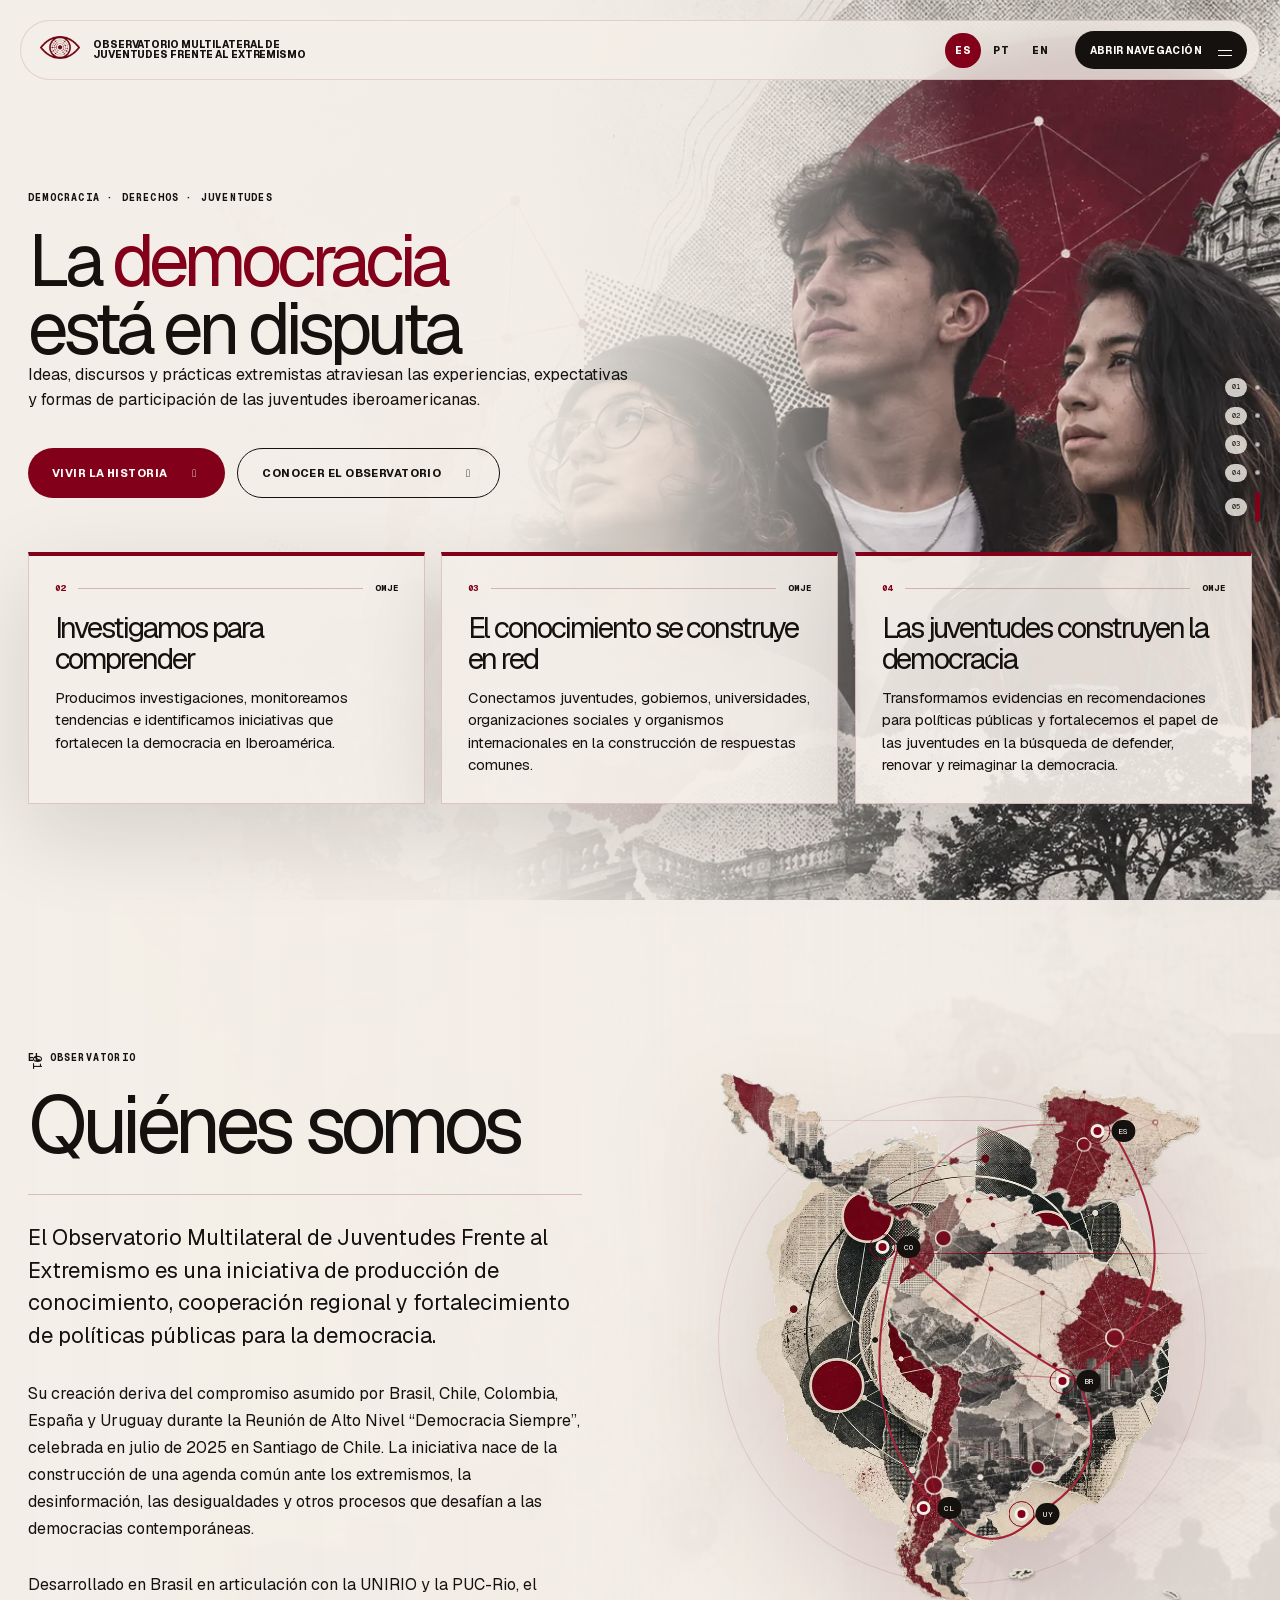
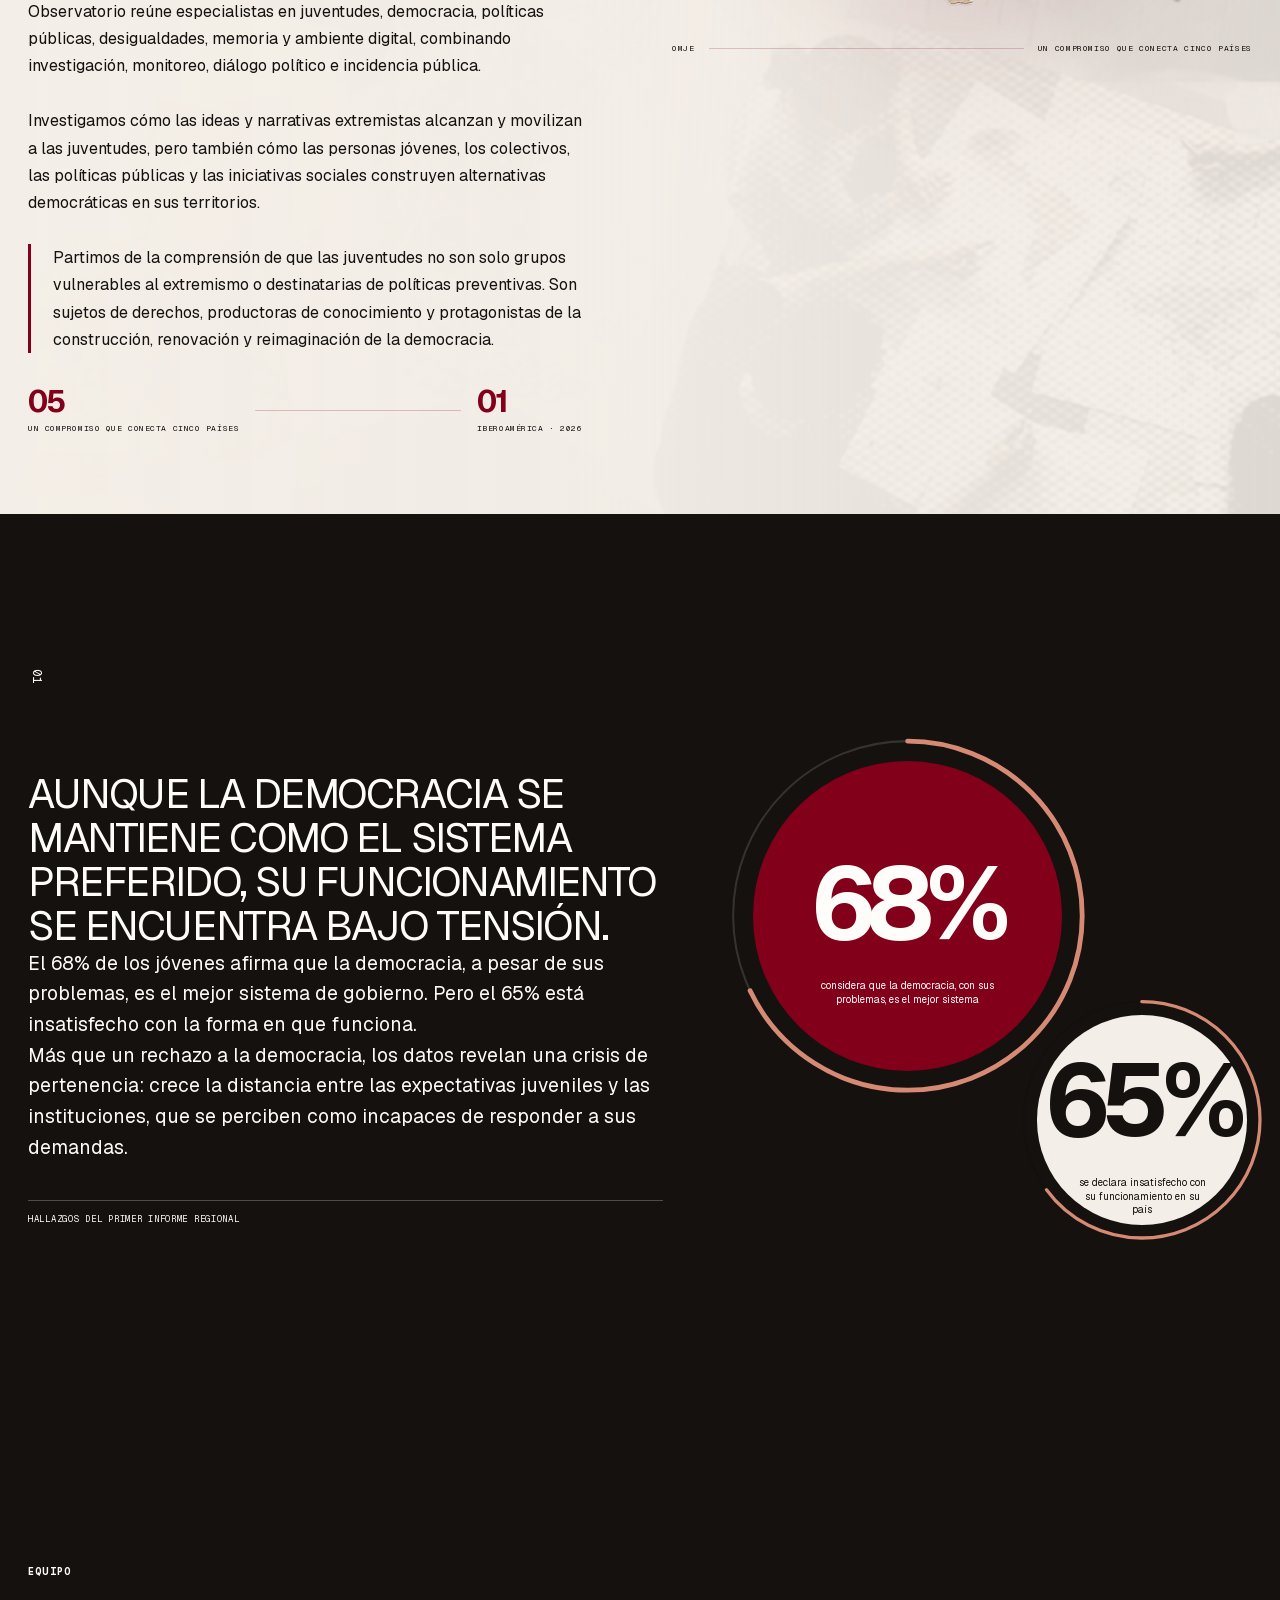
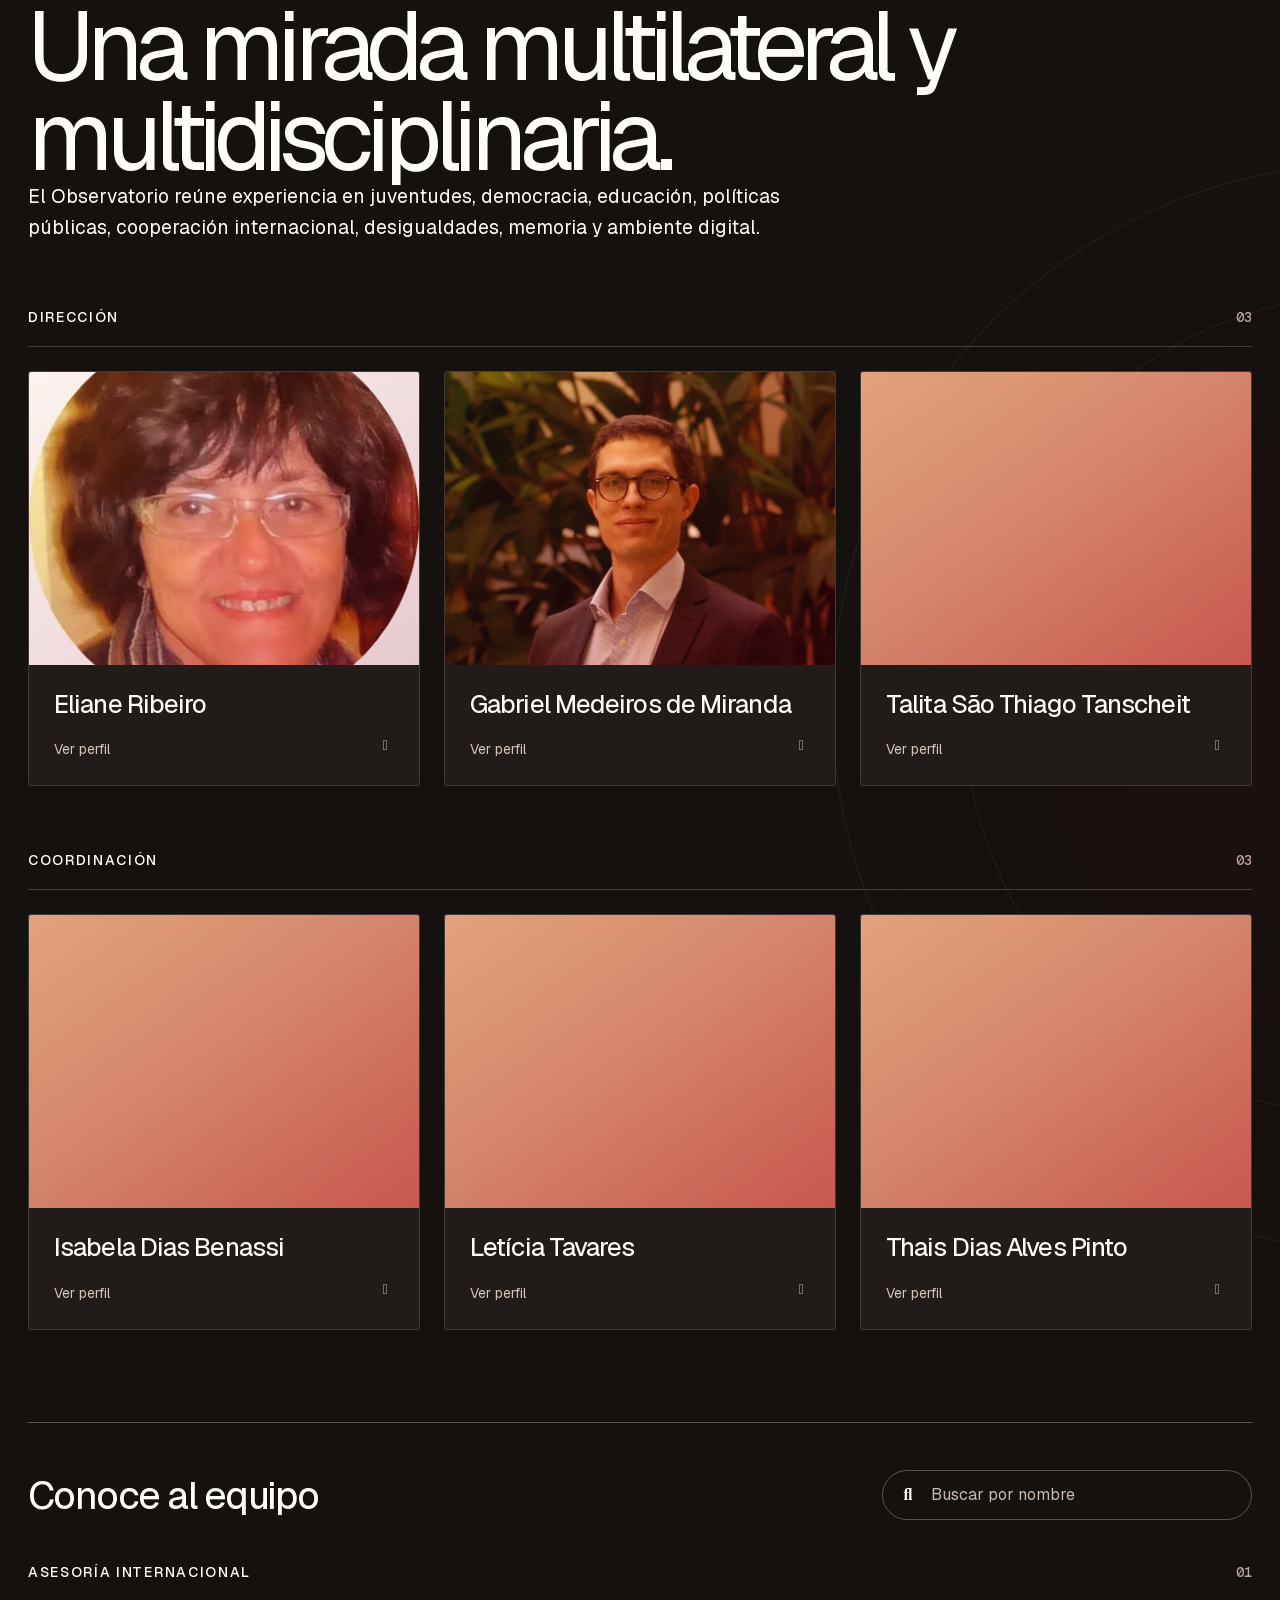
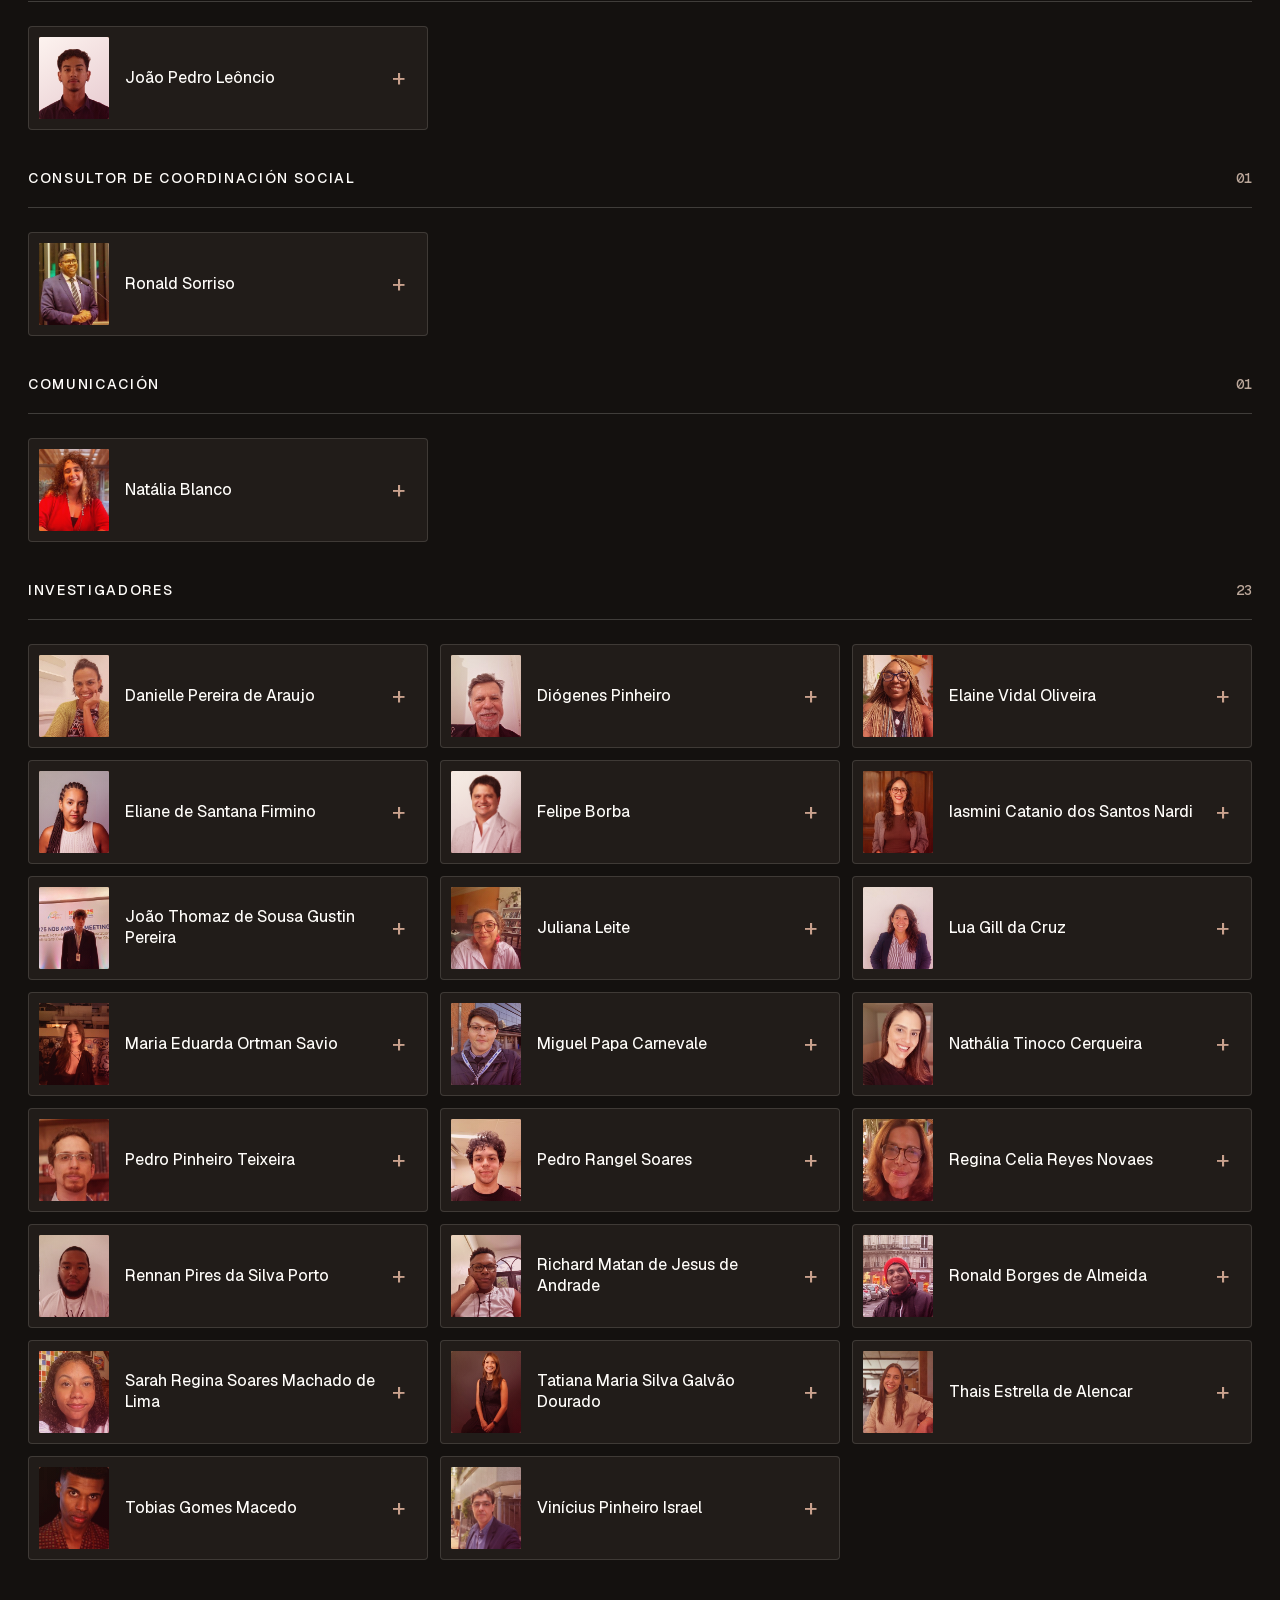
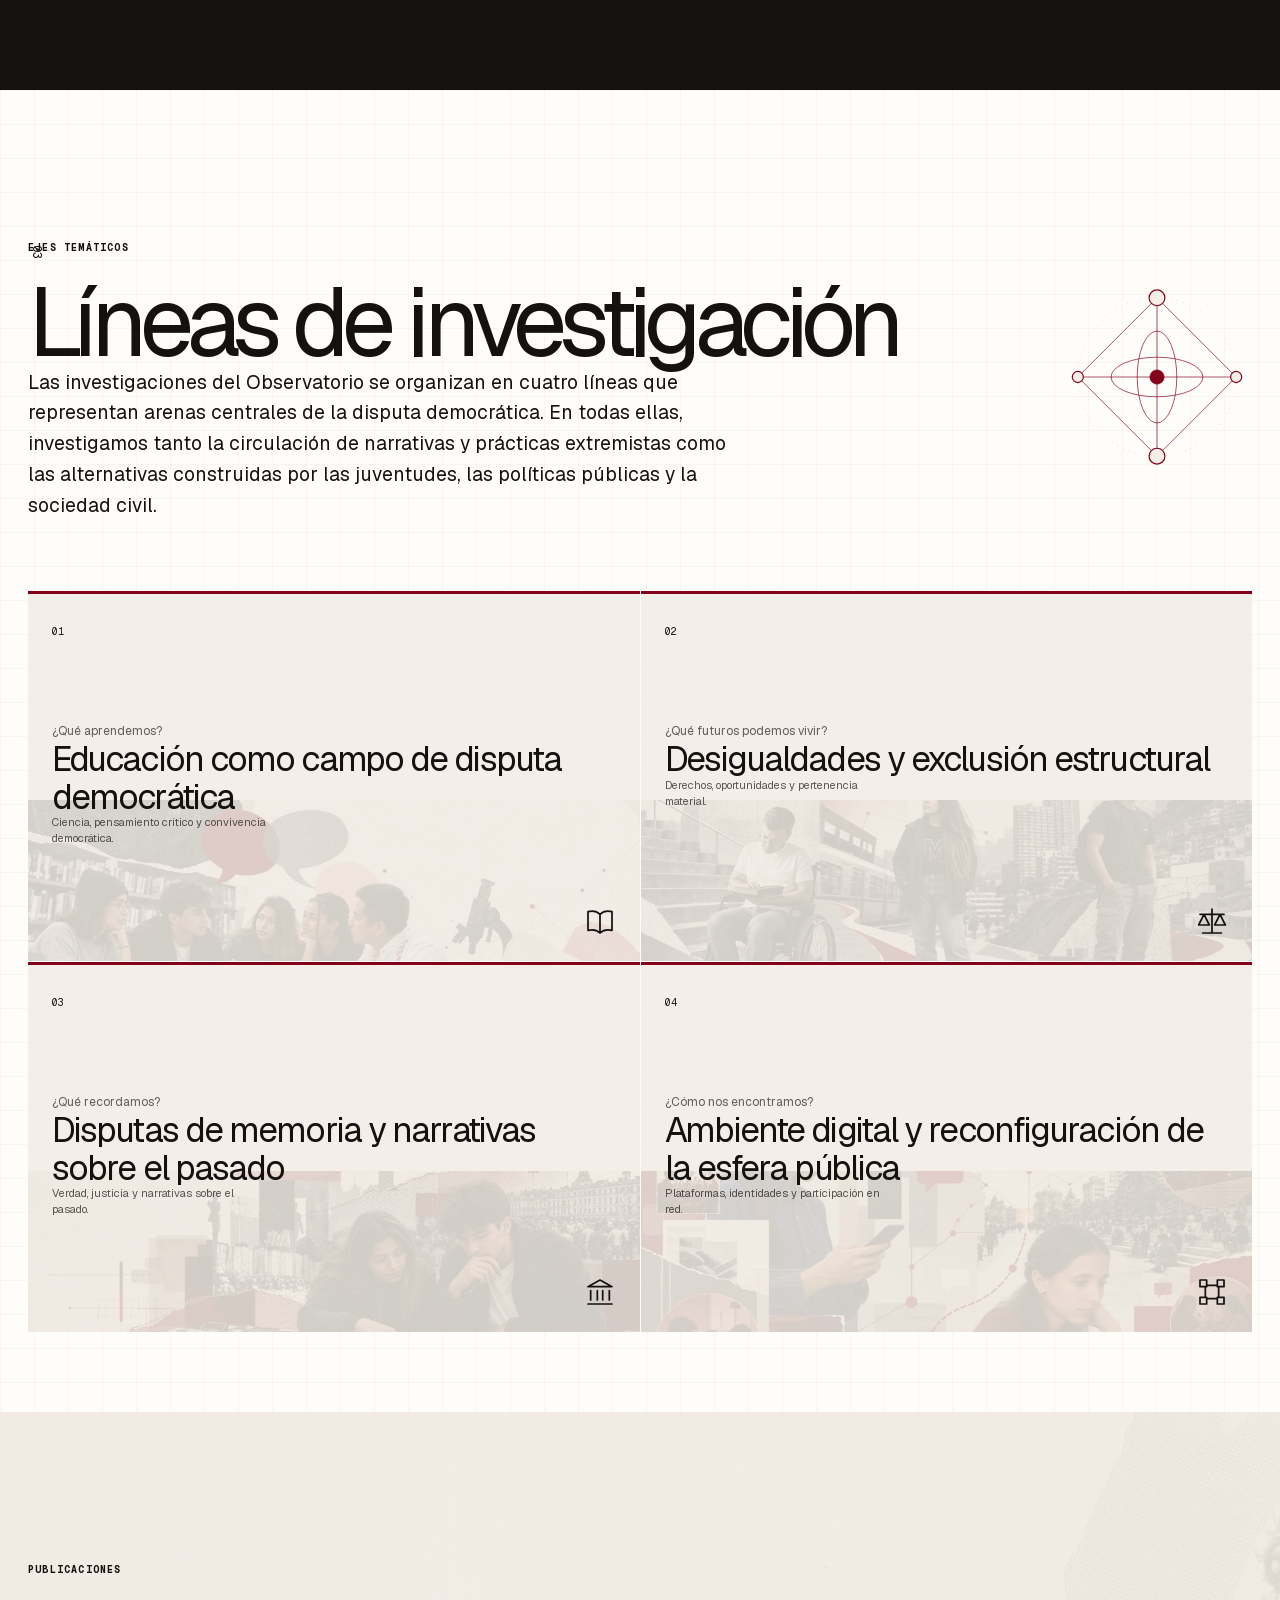
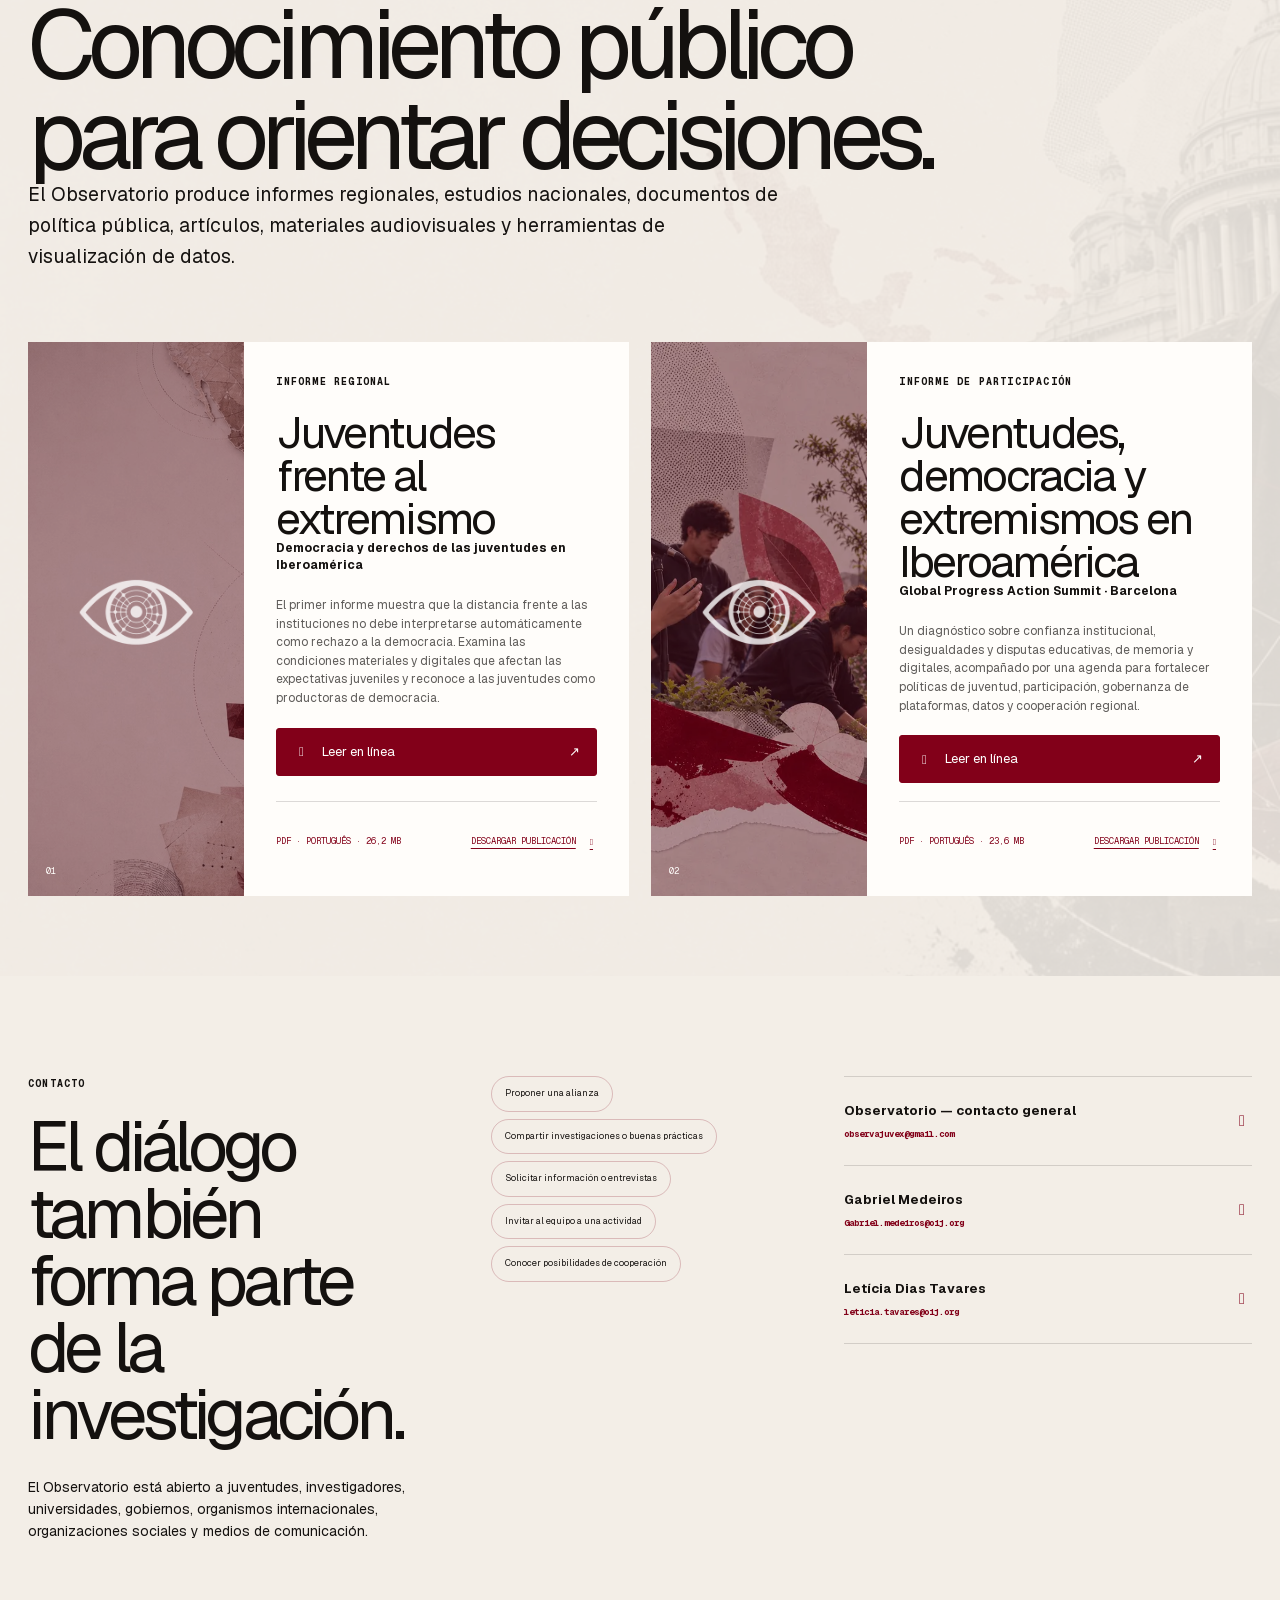
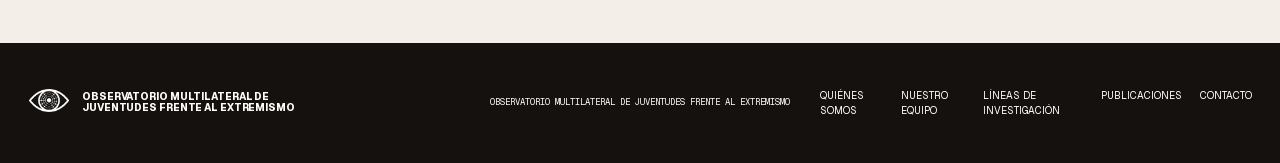
==== commit df8014b9: "Correcciones nov 2026: contacto por correo, sin animaciones, Malvinas y Georgias del Sur, versión li" ====
--- a/index.html
+++ b/index.html
@@ -20,21 +20,24 @@
     <meta property="og:locale" content="es_ES" />
     <meta property="og:locale:alternate" content="pt_BR" />
 <meta property="og:locale:alternate" content="en_US" />
-    <meta property="og:image" content="https://observajuvex.org/visuals/masters/m01-hero-youth.png" />
+    <meta property="og:image" content="https://observajuvex.org/visuals/masters/m01-hero-youth-social.jpg" />
+    <meta property="og:image:width" content="1200" />
+    <meta property="og:image:height" content="630" />
     <meta property="og:image:alt" content="Juventudes iberoamericanas: democracia, participación y conocimiento en red" />
     <meta name="twitter:card" content="summary_large_image" />
     <meta name="twitter:title" content="OMJE | Juventudes, democracia y extremismo en Iberoamérica" />
     <meta name="twitter:description" content="Investigación sobre juventudes, democracia y extremismo en Iberoamérica. Conoce el Observatorio, su equipo, líneas de investigación y publicaciones." />
-    <meta name="twitter:image" content="https://observajuvex.org/visuals/masters/m01-hero-youth.png" />
+    <meta name="twitter:image" content="https://observajuvex.org/visuals/masters/m01-hero-youth-social.jpg" />
     <meta name="twitter:image:alt" content="Juventudes iberoamericanas: democracia, participación y conocimiento en red" />
-    <link rel="preload" as="image" href="./visuals/masters/m01-hero-youth.png" fetchpriority="high" />
-    <script type="application/ld+json">{"@context":"https://schema.org","@graph":[{"@type":"Organization","@id":"https://observajuvex.org/#organization","name":"Observatorio Multilateral de Juventudes Frente al Extremismo","alternateName":["OMJE","Observatório Multilateral de Juventudes Frente ao Extremismo"],"url":"https://observajuvex.org/","logo":"https://observajuvex.org/brand/eye-burgundy-transparent.png","description":"Investigación sobre juventudes, democracia y extremismo en Iberoamérica. Conoce el Observatorio, su equipo, líneas de investigación y publicaciones.","knowsAbout":["Juventudes","Democracia","Extremismo","Políticas públicas","Desigualdades","Memoria","Ambiente digital"],"areaServed":[{"@type":"Country","name":"Brasil"},{"@type":"Country","name":"Chile"},{"@type":"Country","name":"Colombia"},{"@type":"Country","name":"España"},{"@type":"Country","name":"Uruguay"}],"contactPoint":[{"@type":"ContactPoint","email":"Gabriel.medeiros@oij.org","contactType":"Cooperación e investigación","availableLanguage":["es","pt","en"]}]},{"@type":"WebSite","@id":"https://observajuvex.org/#website","url":"https://observajuvex.org/","name":"OMJE — Observatorio Multilateral","publisher":{"@id":"https://observajuvex.org/#organization"},"inLanguage":["es","pt","en"]},{"@type":"WebPage","@id":"https://observajuvex.org/#webpage","url":"https://observajuvex.org/","name":"OMJE | Juventudes, democracia y extremismo en Iberoamérica","description":"Investigación sobre juventudes, democracia y extremismo en Iberoamérica. Conoce el Observatorio, su equipo, líneas de investigación y publicaciones.","inLanguage":"es","isPartOf":{"@id":"https://observajuvex.org/#website"},"about":{"@id":"https://observajuvex.org/#organization"},"primaryImageOfPage":{"@type":"ImageObject","url":"https://observajuvex.org/visuals/masters/m01-hero-youth.png"}}]}</script>
+    <link rel="preload" as="image" href="./visuals/masters/m01-hero-youth.webp" imagesrcset="./visuals/masters/m01-hero-youth-800.webp 800w, ./visuals/masters/m01-hero-youth.webp 1600w" imagesizes="100vw" fetchpriority="high" />
+    <script type="application/ld+json">{"@context":"https://schema.org","@graph":[{"@type":"Organization","@id":"https://observajuvex.org/#organization","name":"Observatorio Multilateral de Juventudes Frente al Extremismo","alternateName":["OMJE","Observatório Multilateral de Juventudes Frente ao Extremismo"],"url":"https://observajuvex.org/","logo":"https://observajuvex.org/brand/eye-burgundy-transparent.png","description":"Investigación sobre juventudes, democracia y extremismo en Iberoamérica. Conoce el Observatorio, su equipo, líneas de investigación y publicaciones.","knowsAbout":["Juventudes","Democracia","Extremismo","Políticas públicas","Desigualdades","Memoria","Ambiente digital"],"areaServed":[{"@type":"Country","name":"Brasil"},{"@type":"Country","name":"Chile"},{"@type":"Country","name":"Colombia"},{"@type":"Country","name":"España"},{"@type":"Country","name":"Uruguay"}],"contactPoint":[{"@type":"ContactPoint","email":"Gabriel.medeiros@oij.org","contactType":"Cooperación e investigación","availableLanguage":["es","pt","en"]}]},{"@type":"WebSite","@id":"https://observajuvex.org/#website","url":"https://observajuvex.org/","name":"OMJE — Observatorio Multilateral","publisher":{"@id":"https://observajuvex.org/#organization"},"inLanguage":["es","pt","en"]},{"@type":"WebPage","@id":"https://observajuvex.org/#webpage","url":"https://observajuvex.org/","name":"OMJE | Juventudes, democracia y extremismo en Iberoamérica","description":"Investigación sobre juventudes, democracia y extremismo en Iberoamérica. Conoce el Observatorio, su equipo, líneas de investigación y publicaciones.","inLanguage":"es","isPartOf":{"@id":"https://observajuvex.org/#website"},"about":{"@id":"https://observajuvex.org/#organization"},"primaryImageOfPage":{"@type":"ImageObject","url":"https://observajuvex.org/visuals/masters/m01-hero-youth-social.jpg"}}]}</script>
     <meta name="theme-color" content="#f3eee7" />
-    <link rel="icon" href="./brand/eye-burgundy-transparent.png" />
+    <link rel="icon" type="image/png" sizes="64x64" href="./brand/eye-favicon-64.png" />
+    <link rel="apple-touch-icon" href="./brand/eye-favicon-180.png" />
     
   </head>
   <body>
-    <div id="root"><main class="site-shell "><div class="progress" aria-hidden="true"><span style="transform:scaleX(0)"></span></div><a class="skip-link" href="#quienes-somos">Saltar al contenido</a><header class="floating-nav"><a class="brand " href="#inicio" aria-label="Observatorio Multilateral de Juventudes Frente al Extremismo"><img class="brand__eye" src="./brand/eye-burgundy-transparent.png" alt=""/><span class="brand__name">Observatorio Multilateral de Juventudes Frente al Extremismo</span></a><div class="floating-nav__actions"><div class="language-switcher" aria-label="Seleccionar idioma"><a class="is-active" href="./" hrefLang="es" lang="es" aria-current="page">ES</a><a class="" href="./pt.html" hrefLang="pt" lang="pt">PT</a><a class="" href="./en.html" hrefLang="en" lang="en">EN</a></div><button class="menu-toggle" aria-expanded="false" aria-controls="site-menu"><span>Abrir navegación</span><i aria-hidden="true"></i></button></div></header><nav id="site-menu" class="site-menu " aria-hidden="true"><div class="site-menu__inner"><p class="eyebrow">Iberoamérica · 2026</p><ol><li><a class="" href="#quienes-somos"><span>01</span>Quiénes somos</a></li><li><a class="" href="#equipo"><span>02</span>Nuestro equipo</a></li><li><a class="" href="#lineas-investigacion"><span>03</span>Líneas de investigación</a></li><li><a class="" href="#publicaciones"><span>04</span>Publicaciones</a></li><li><a class="" href="#contacto"><span>05</span>Contacto</a></li></ol><div class="site-menu__footer"><a href="#publicaciones">Publicaciones</a><a href="#contacto">Contacto</a></div></div></nav><aside class="chapter-rail" aria-label="Abrir navegación"><a class="" href="#quienes-somos" aria-label="Quiénes somos"><span>01</span><i aria-hidden="true"></i></a><a class="" href="#equipo" aria-label="Nuestro equipo"><span>02</span><i aria-hidden="true"></i></a><a class="" href="#lineas-investigacion" aria-label="Líneas de investigación"><span>03</span><i aria-hidden="true"></i></a><a class="" href="#publicaciones" aria-label="Publicaciones"><span>04</span><i aria-hidden="true"></i></a><a class="" href="#contacto" aria-label="Contacto"><span>05</span><i aria-hidden="true"></i></a></aside><section id="inicio" class="scene hero hero-film"><div class="hero__sticky"><div class="hero__frames" aria-hidden="true"><figure class="hero__frame" data-scroll-frame="true" style="--frame-opacity:1;--frame-scale:1.02;--frame-shift:0px"><img src="./visuals/masters/m01-hero-youth.png?v=omje-v2" alt="" fetchPriority="high" decoding="async"/></figure><figure class="hero__frame" data-scroll-frame="true" style="--frame-opacity:0;--frame-scale:1.02;--frame-shift:0px"><img src="./visuals/hero-sequence/h02-presion-digital.png?v=omje-v2" alt="" fetchPriority="low" decoding="async"/></figure><figure class="hero__frame" data-scroll-frame="true" style="--frame-opacity:0;--frame-scale:1.02;--frame-shift:0px"><img src="./visuals/hero-sequence/h03-organizacion.png?v=omje-v2" alt="" fetchPriority="low" decoding="async"/></figure><figure class="hero__frame" data-scroll-frame="true" style="--frame-opacity:0;--frame-scale:1.02;--frame-shift:0px"><img src="./visuals/hero-sequence/h04-apertura-democratica.png?v=omje-v2" alt="" fetchPriority="low" decoding="async"/></figure></div><canvas class="particle-field" aria-hidden="true"></canvas><div class="hero__orbit hero__orbit--one" aria-hidden="true"></div><div class="hero__orbit hero__orbit--two" aria-hidden="true"></div><div class="hero__orbit hero__orbit--three" aria-hidden="true"></div><div class="hero__objects" aria-hidden="true"><img class="hero__object hero__object--architecture" data-depth-object="true" data-object-center="1" src="./visuals/transparent/t03-civic-architecture.png" alt=""/><img class="hero__object hero__object--network" data-depth-object="true" data-object-center="2" src="./visuals/transparent/t04-network-orbit.png" alt=""/><img class="hero__object hero__object--youth" data-depth-object="true" data-object-center="3" src="./visuals/transparent/t02-youth-collective.png?v=omje-v2" alt=""/></div><div class="hero__content"><p class="eyebrow" data-reveal="true">Democracia · derechos · juventudes</p><h1 class="hero-title" data-reveal="true" style="--delay:80ms"><span class="hero-title__line"><span style="--word-delay:120ms">La </span><span style="--word-delay:185ms">democracia </span></span><span class="hero-title__line"><span style="--word-delay:315ms">está </span><span style="--word-delay:380ms">en </span><span style="--word-delay:445ms">disputa </span></span></h1><p class="hero__body" data-reveal="true" style="--delay:160ms">Ideas, discursos y prácticas extremistas atraviesan las experiencias, expectativas y formas de participación de las juventudes iberoamericanas.</p><div class="button-row" data-reveal="true" style="--delay:240ms"><a class="button button--primary" href="#tension">Vivir la historia<i class="fa-solid fa-arrow-down-long" aria-hidden="true"></i></a><a class="button button--ghost" href="#quienes-somos">Conocer el Observatorio<i class="fa-solid fa-arrow-right-long" aria-hidden="true"></i></a></div></div><div class="hero__story-cards" aria-live="polite"><article class="hero__story-card" data-frame-copy="true" style="--copy-opacity:0;--copy-x:42px;--copy-y:18px;--copy-scale:0.94"><div><span>02</span><i aria-hidden="true"></i><small>OMJE</small></div><h2>Investigamos para comprender</h2><p>Producimos investigaciones, monitoreamos tendencias e identificamos iniciativas que fortalecen la democracia en Iberoamérica.</p></article><article class="hero__story-card" data-frame-copy="true" style="--copy-opacity:0;--copy-x:42px;--copy-y:18px;--copy-scale:0.94"><div><span>03</span><i aria-hidden="true"></i><small>OMJE</small></div><h2>El conocimiento se construye en red</h2><p>Conectamos juventudes, gobiernos, universidades, organizaciones sociales y organismos internacionales en la construcción de respuestas comunes.</p></article><article class="hero__story-card" data-frame-copy="true" style="--copy-opacity:0;--copy-x:42px;--copy-y:18px;--copy-scale:0.94"><div><span>04</span><i aria-hidden="true"></i><small>OMJE</small></div><h2>Las juventudes construyen la democracia</h2><p>Transformamos evidencias en recomendaciones para políticas públicas y fortalecemos el papel de las juventudes en la búsqueda de defender, renovar y reimaginar la democracia.</p></article></div><div class="hero__mark" aria-hidden="true"><div class="hero__mark-rings"><span></span><span></span><span></span></div><img src="./brand/eye-burgundy-transparent.png" alt=""/></div><div class="hero__timeline" aria-hidden="true"><i data-frame-dot="true" style="--dot-opacity:1;--dot-scale:1.3"></i><i data-frame-dot="true" style="--dot-opacity:0.25;--dot-scale:0.85"></i><i data-frame-dot="true" style="--dot-opacity:0.25;--dot-scale:0.85"></i><i data-frame-dot="true" style="--dot-opacity:0.25;--dot-scale:0.85"></i></div><p class="scroll-cue"><span></span>Desliza para explorar</p><div class="hero__frame-count" aria-hidden="true"><span>01</span><i></i><span>04</span></div></div></section><section id="quienes-somos" class="scene about-story"><canvas class="particle-field" aria-hidden="true"></canvas><img class="scene-master scene-master--about" src="./visuals/masters/m09-regional-network.png" alt="" aria-hidden="true"/><div class="chapter-index">01</div><div class="about-story__copy"><p class="eyebrow" data-reveal="true">El Observatorio</p><h2 data-reveal="true"><span>Quiénes somos</span></h2><div class="about-story__paragraphs"><p data-reveal="true">El Observatorio Multilateral de Juventudes Frente al Extremismo es una iniciativa de producción de conocimiento, cooperación regional y fortalecimiento de políticas públicas para la democracia.</p><p data-reveal="true">Su creación deriva del compromiso asumido por Brasil, Chile, Colombia, España y Uruguay durante la Reunión de Alto Nivel “Democracia Siempre”, celebrada en julio de 2025 en Santiago de Chile. La iniciativa nace de la construcción de una agenda común ante los extremismos, la desinformación, las desigualdades y otros procesos que desafían a las democracias contemporáneas.</p><p data-reveal="true">Desarrollado en Brasil en articulación con la UNIRIO y la PUC-Rio, el Observatorio reúne especialistas en juventudes, democracia, políticas públicas, desigualdades, memoria y ambiente digital, combinando investigación, monitoreo, diálogo político e incidencia pública.</p><p data-reveal="true">Investigamos cómo las ideas y narrativas extremistas alcanzan y movilizan a las juventudes, pero también cómo las personas jóvenes, los colectivos, las políticas públicas y las iniciativas sociales construyen alternativas democráticas en sus territorios.</p><p data-reveal="true">Partimos de la comprensión de que las juventudes no son solo grupos vulnerables al extremismo o destinatarias de políticas preventivas. Son sujetos de derechos, productoras de conocimiento y protagonistas de la construcción, renovación y reimaginación de la democracia.</p></div><div class="about-story__metrics" data-reveal="true"><span><strong>05</strong>Un compromiso que conecta cinco países</span><i aria-hidden="true"></i><span><strong>01</strong>Iberoamérica · 2026</span></div></div><div class="about-story__visual" data-reveal="true"><div class="about-story__map-stage"><svg class="network-trace" viewBox="0 0 100 100" preserveAspectRatio="none" aria-hidden="true" focusable="false"><path pathLength="1" d="M76 14 Q93 42 70 57 Q56 50 39 34 Q30 64 46 79 Q55 89 63 80 Q77 72 70 57"></path><path class="network-trace__echo" pathLength="1" d="M76 14 Q44 8 39 34 M46 79 Q38 52 70 57"></path></svg><div class="about-story__map-rings" aria-hidden="true"><i></i><i></i><i></i></div><img class="about-story__orbit" src="./visuals/transparent/t04-network-orbit.png" alt="" aria-hidden="true"/><img class="about-story__map" src="./visuals/transparent/t01-iberoamerica-map.png" alt="" aria-hidden="true"/><div class="about-story__routes" aria-hidden="true"><i></i><i></i><i></i><i></i></div><ul class="about-story__countries" aria-label="Un compromiso que conecta cinco países"><li style="--country-x:70%;--country-y:57%;--pulse-delay:0s"><i aria-hidden="true"></i><span>BR</span><strong>Brasil</strong></li><li style="--country-x:46%;--country-y:79%;--pulse-delay:-0.48s"><i aria-hidden="true"></i><span>CL</span><strong>Chile</strong></li><li style="--country-x:39%;--country-y:34%;--pulse-delay:-0.96s"><i aria-hidden="true"></i><span>CO</span><strong>Colombia</strong></li><li style="--country-x:76%;--country-y:14%;--pulse-delay:-1.44s"><i aria-hidden="true"></i><span>ES</span><strong>España</strong></li><li style="--country-x:63%;--country-y:80%;--pulse-delay:-1.92s"><i aria-hidden="true"></i><span>UY</span><strong>Uruguay</strong></li></ul><div class="about-story__scan" aria-hidden="true"></div></div><div class="about-story__legend"><span>OMJE</span><i></i><span>Un compromiso que conecta cinco países</span></div></div></section><section id="tension" class="scene scene--ink story-panel"><img class="scene-master scene-master--tension" src="./visuals/masters/m02-democratic-tension-v2.png" alt="" aria-hidden="true"/><div class="chapter-index">01</div><div class="story-panel__copy"><h2 data-reveal="true">AUNQUE LA DEMOCRACIA SE MANTIENE COMO EL SISTEMA PREFERIDO, SU FUNCIONAMIENTO SE ENCUENTRA BAJO TENSIÓN.</h2><p class="story-panel__data-copy" data-reveal="true">El 68% de los jóvenes afirma que la democracia, a pesar de sus problemas, es el mejor sistema de gobierno. Pero el 65% está insatisfecho con la forma en que funciona.</p><p data-reveal="true">Más que un rechazo a la democracia, los datos revelan una crisis de pertenencia: crece la distancia entre las expectativas juveniles y las instituciones, que se perciben como incapaces de responder a sus demandas.</p><small data-reveal="true">Hallazgos del primer informe regional</small></div><div class="data-stage" aria-label="Hallazgos del primer informe regional"><div class="data-stage__circle" data-reveal="true"><svg class="stat-arc" viewBox="0 0 100 100" aria-hidden="true" focusable="false" style="--arc-value:68"><circle class="stat-arc__track" cx="50" cy="50" r="47"></circle><circle class="stat-arc__value" pathLength="100" cx="50" cy="50" r="47"></circle></svg><strong>68%</strong><span>considera que la democracia, con sus problemas, es el mejor sistema</span></div><div class="data-stage__circle data-stage__circle--secondary" data-reveal="true" style="--delay:180ms"><svg class="stat-arc" viewBox="0 0 100 100" aria-hidden="true" focusable="false" style="--arc-value:65"><circle class="stat-arc__track" cx="50" cy="50" r="47"></circle><circle class="stat-arc__value" pathLength="100" cx="50" cy="50" r="47"></circle></svg><strong>65%</strong><span>se declara insatisfecho con su funcionamiento en su país</span></div></div></section><section id="equipo" class="scene team-story team-v2"><div class="team-v2__halo" aria-hidden="true"></div><div class="team-story__heading"><p class="eyebrow" data-reveal="true">Equipo</p><h2 data-reveal="true">Una mirada multilateral y multidisciplinaria.</h2><p data-reveal="true">El Observatorio reúne experiencia en juventudes, democracia, educación, políticas públicas, cooperación internacional, desigualdades, memoria y ambiente digital.</p></div><div class="team-group"><h3 class="team-group__heading">DIRECCIÓN<span aria-hidden="true">03</span></h3><div class="team-leaders"><button class="team-leader" aria-label="Ver perfil: Eliane Ribeiro" aria-haspopup="dialog" data-team-reveal="true" style="--team-delay:0ms"><span class="team-photo team-leader__photo"><img src="./team/eliane-ribeiro.jpg?v=team-final" style="object-position:50% 50%" alt="" loading="lazy" decoding="async"/></span><span class="team-leader__text"><strong>Eliane Ribeiro</strong><span>Ver perfil<i class="fa-solid fa-arrow-up-right-from-square" aria-hidden="true"></i></span></span></button><button class="team-leader" aria-label="Ver perfil: Gabriel Medeiros de Miranda" aria-haspopup="dialog" data-team-reveal="true" style="--team-delay:65ms"><span class="team-photo team-leader__photo"><img src="./team/gabriel-medeiros.jpg?v=team-final" style="object-position:50% 28%" alt="" loading="lazy" decoding="async"/></span><span class="team-leader__text"><strong>Gabriel Medeiros de Miranda</strong><span>Ver perfil<i class="fa-solid fa-arrow-up-right-from-square" aria-hidden="true"></i></span></span></button><button class="team-leader" aria-label="Ver perfil: Talita São Thiago Tanscheit" aria-haspopup="dialog" data-team-reveal="true" style="--team-delay:130ms"><span class="team-photo team-leader__photo"><img src="./team/talita-tanscheit.jpg?v=team-final" style="object-position:50% 25%" alt="" loading="lazy" decoding="async"/></span><span class="team-leader__text"><strong>Talita São Thiago Tanscheit</strong><span>Ver perfil<i class="fa-solid fa-arrow-up-right-from-square" aria-hidden="true"></i></span></span></button></div></div><div class="team-group"><h3 class="team-group__heading">COORDINACIÓN<span aria-hidden="true">03</span></h3><div class="team-leaders"><button class="team-leader" aria-label="Ver perfil: Isabela Dias Benassi" aria-haspopup="dialog" data-team-reveal="true" style="--team-delay:0ms"><span class="team-photo team-leader__photo"><img src="./team/isabela-benassi.jpg?v=team-final" style="object-position:45% 40%" alt="" loading="lazy" decoding="async"/></span><span class="team-leader__text"><strong>Isabela Dias Benassi</strong><span>Ver perfil<i class="fa-solid fa-arrow-up-right-from-square" aria-hidden="true"></i></span></span></button><button class="team-leader" aria-label="Ver perfil: Letícia Tavares" aria-haspopup="dialog" data-team-reveal="true" style="--team-delay:65ms"><span class="team-photo team-leader__photo"><img src="./team/leticia-tavares.jpg?v=team-final" style="object-position:50% 28%" alt="" loading="lazy" decoding="async"/></span><span class="team-leader__text"><strong>Letícia Tavares</strong><span>Ver perfil<i class="fa-solid fa-arrow-up-right-from-square" aria-hidden="true"></i></span></span></button><button class="team-leader" aria-label="Ver perfil: Thais Dias Alves Pinto" aria-haspopup="dialog" data-team-reveal="true" style="--team-delay:130ms"><span class="team-photo team-leader__photo"><img src="./team/thais-dias.jpg?v=team-final" style="object-position:50% 58%" alt="" loading="lazy" decoding="async"/></span><span class="team-leader__text"><strong>Thais Dias Alves Pinto</strong><span>Ver perfil<i class="fa-solid fa-arrow-up-right-from-square" aria-hidden="true"></i></span></span></button></div></div><div class="team-directory"><div class="team-directory__bar"><h3>Conoce al equipo</h3><div class="team-search"><i class="fa-solid fa-magnifying-glass" aria-hidden="true"></i><input type="search" placeholder="Buscar por nombre" aria-label="Buscar por nombre" value=""/></div></div><div class="team-group team-group--compact"><h4 class="team-group__heading">ASESORÍA INTERNACIONAL<span>01</span></h4><div class="team-directory__grid"><button class="team-person" aria-label="Ver perfil: João Pedro Leôncio" aria-haspopup="dialog" data-team-reveal="true" style="--team-delay:0ms"><span class="team-photo team-person__photo"><img src="./team/joao-pedro-leoncio-thumb.jpg?v=team-final" style="object-position:50% 32%" alt="" loading="lazy" decoding="async" width="76" height="88"/></span><span class="team-person__name">João Pedro Leôncio</span><span class="team-person__plus" aria-hidden="true">+</span></button></div></div><div class="team-group team-group--compact"><h4 class="team-group__heading">CONSULTOR DE COORDINACIÓN SOCIAL<span>01</span></h4><div class="team-directory__grid"><button class="team-person" aria-label="Ver perfil: Ronald Sorriso" aria-haspopup="dialog" data-team-reveal="true" style="--team-delay:0ms"><span class="team-photo team-person__photo"><img src="./team/ronald-sorriso-thumb.jpg?v=team-final" style="object-position:39% 30%" alt="" loading="lazy" decoding="async" width="76" height="88"/></span><span class="team-person__name">Ronald Sorriso</span><span class="team-person__plus" aria-hidden="true">+</span></button></div></div><div class="team-group team-group--compact"><h4 class="team-group__heading">COMUNICACIÓN<span>01</span></h4><div class="team-directory__grid"><button class="team-person" aria-label="Ver perfil: Natália Blanco" aria-haspopup="dialog" data-team-reveal="true" style="--team-delay:0ms"><span class="team-photo team-person__photo"><img src="./team/natalia-blanco-thumb.jpg?v=team-final" style="object-position:50% 32%" alt="" loading="lazy" decoding="async" width="76" height="88"/></span><span class="team-person__name">Natália Blanco</span><span class="team-person__plus" aria-hidden="true">+</span></button></div></div><div class="team-group team-group--compact"><h4 class="team-group__heading">INVESTIGADORES<span>23</span></h4><div class="team-directory__grid"><button class="team-person" aria-label="Ver perfil: Danielle Pereira de Araujo" aria-haspopup="dialog" data-team-reveal="true" style="--team-delay:0ms"><span class="team-photo team-person__photo"><img src="./team/danielle-araujo-thumb.jpg?v=team-final" style="object-position:55% 28%" alt="" loading="lazy" decoding="async" width="76" height="88"/></span><span class="team-person__name">Danielle Pereira de Araujo</span><span class="team-person__plus" aria-hidden="true">+</span></button><button class="team-person" aria-label="Ver perfil: Diógenes Pinheiro" aria-haspopup="dialog" data-team-reveal="true" style="--team-delay:35ms"><span class="team-photo team-person__photo"><img src="./team/diogenes-pinheiro-thumb.jpg?v=team-final" style="object-position:50% 55%" alt="" loading="lazy" decoding="async" width="76" height="88"/></span><span class="team-person__name">Diógenes Pinheiro</span><span class="team-person__plus" aria-hidden="true">+</span></button><button class="team-person" aria-label="Ver perfil: Elaine Vidal Oliveira" aria-haspopup="dialog" data-team-reveal="true" style="--team-delay:70ms"><span class="team-photo team-person__photo"><img src="./team/elaine-vidal-thumb.jpg?v=team-final" style="object-position:50% 30%" alt="" loading="lazy" decoding="async" width="76" height="88"/></span><span class="team-person__name">Elaine Vidal Oliveira</span><span class="team-person__plus" aria-hidden="true">+</span></button><button class="team-person" aria-label="Ver perfil: Eliane de Santana Firmino" aria-haspopup="dialog" data-team-reveal="true" style="--team-delay:0ms"><span class="team-photo team-person__photo"><img src="./team/eliane-firmino-thumb.jpg?v=team-final" style="object-position:50% 32%" alt="" loading="lazy" decoding="async" width="76" height="88"/></span><span class="team-person__name">Eliane de Santana Firmino</span><span class="team-person__plus" aria-hidden="true">+</span></button><button class="team-person" aria-label="Ver perfil: Felipe Borba" aria-haspopup="dialog" data-team-reveal="true" style="--team-delay:35ms"><span class="team-photo team-person__photo"><img src="./team/felipe-borba-thumb.jpg?v=team-final" style="object-position:50% 32%" alt="" loading="lazy" decoding="async" width="76" height="88"/></span><span class="team-person__name">Felipe Borba</span><span class="team-person__plus" aria-hidden="true">+</span></button><button class="team-person" aria-label="Ver perfil: Iasmini Catanio dos Santos Nardi" aria-haspopup="dialog" data-team-reveal="true" style="--team-delay:70ms"><span class="team-photo team-person__photo"><img src="./team/iasmini-nardi-thumb.jpg?v=team-final" style="object-position:50% 25%" alt="" loading="lazy" decoding="async" width="76" height="88"/></span><span class="team-person__name">Iasmini Catanio dos Santos Nardi</span><span class="team-person__plus" aria-hidden="true">+</span></button><button class="team-person" aria-label="Ver perfil: João Thomaz de Sousa Gustin Pereira" aria-haspopup="dialog" data-team-reveal="true" style="--team-delay:0ms"><span class="team-photo team-person__photo"><img src="./team/joao-gustin-thumb.jpg?v=team-final" style="object-position:50% 38%" alt="" loading="lazy" decoding="async" width="76" height="88"/></span><span class="team-person__name">João Thomaz de Sousa Gustin Pereira</span><span class="team-person__plus" aria-hidden="true">+</span></button><button class="team-person" aria-label="Ver perfil: Juliana Leite" aria-haspopup="dialog" data-team-reveal="true" style="--team-delay:35ms"><span class="team-photo team-person__photo"><img src="./team/juliana-leite-thumb.jpg?v=team-final" style="object-position:50% 38%" alt="" loading="lazy" decoding="async" width="76" height="88"/></span><span class="team-person__name">Juliana Leite</span><span class="team-person__plus" aria-hidden="true">+</span></button><button class="team-person" aria-label="Ver perfil: Lua Gill da Cruz" aria-haspopup="dialog" data-team-reveal="true" style="--team-delay:70ms"><span class="team-photo team-person__photo"><img src="./team/lua-gill-thumb.jpg?v=team-final" style="object-position:50% 32%" alt="" loading="lazy" decoding="async" width="76" height="88"/></span><span class="team-person__name">Lua Gill da Cruz</span><span class="team-person__plus" aria-hidden="true">+</span></button><button class="team-person" aria-label="Ver perfil: Maria Eduarda Ortman Savio" aria-haspopup="dialog" data-team-reveal="true" style="--team-delay:0ms"><span class="team-photo team-person__photo"><img src="./team/maria-eduarda-savio-thumb.jpg?v=team-final" style="object-position:50% 40%" alt="" loading="lazy" decoding="async" width="76" height="88"/></span><span class="team-person__name">Maria Eduarda Ortman Savio</span><span class="team-person__plus" aria-hidden="true">+</span></button><button class="team-person" aria-label="Ver perfil: Miguel Papa Carnevale" aria-haspopup="dialog" data-team-reveal="true" style="--team-delay:35ms"><span class="team-photo team-person__photo"><img src="./team/miguel-carnevale-thumb.jpg?v=team-final" style="object-position:45% 30%" alt="" loading="lazy" decoding="async" width="76" height="88"/></span><span class="team-person__name">Miguel Papa Carnevale</span><span class="team-person__plus" aria-hidden="true">+</span></button><button class="team-person" aria-label="Ver perfil: Nathália Tinoco Cerqueira" aria-haspopup="dialog" data-team-reveal="true" style="--team-delay:70ms"><span class="team-photo team-person__photo"><img src="./team/nathalia-cerqueira-thumb.jpg?v=team-final" style="object-position:50% 30%" alt="" loading="lazy" decoding="async" width="76" height="88"/></span><span class="team-person__name">Nathália Tinoco Cerqueira</span><span class="team-person__plus" aria-hidden="true">+</span></button><button class="team-person" aria-label="Ver perfil: Pedro Pinheiro Teixeira" aria-haspopup="dialog" data-team-reveal="true" style="--team-delay:0ms"><span class="team-photo team-person__photo"><img src="./team/pedro-teixeira-thumb.jpg?v=team-final" style="object-position:50% 25%" alt="" loading="lazy" decoding="async" width="76" height="88"/></span><span class="team-person__name">Pedro Pinheiro Teixeira</span><span class="team-person__plus" aria-hidden="true">+</span></button><button class="team-person" aria-label="Ver perfil: Pedro Rangel Soares" aria-haspopup="dialog" data-team-reveal="true" style="--team-delay:35ms"><span class="team-photo team-person__photo"><img src="./team/pedro-rangel-soares-thumb.jpg?v=team-final" style="object-position:50% 38%" alt="" loading="lazy" decoding="async" width="76" height="88"/></span><span class="team-person__name">Pedro Rangel Soares</span><span class="team-person__plus" aria-hidden="true">+</span></button><button class="team-person" aria-label="Ver perfil: Regina Celia Reyes Novaes" aria-haspopup="dialog" data-team-reveal="true" style="--team-delay:70ms"><span class="team-photo team-person__photo"><img src="./team/regina-novaes-thumb.jpg?v=team-final" style="object-position:50% 30%" alt="" loading="lazy" decoding="async" width="76" height="88"/></span><span class="team-person__name">Regina Celia Reyes Novaes</span><span class="team-person__plus" aria-hidden="true">+</span></button><button class="team-person" aria-label="Ver perfil: Rennan Pires da Silva Porto" aria-haspopup="dialog" data-team-reveal="true" style="--team-delay:0ms"><span class="team-photo team-person__photo"><img src="./team/rennan-porto-thumb.jpg?v=team-final" style="object-position:50% 45%" alt="" loading="lazy" decoding="async" width="76" height="88"/></span><span class="team-person__name">Rennan Pires da Silva Porto</span><span class="team-person__plus" aria-hidden="true">+</span></button><button class="team-person" aria-label="Ver perfil: Richard Matan de Jesus de Andrade" aria-haspopup="dialog" data-team-reveal="true" style="--team-delay:35ms"><span class="team-photo team-person__photo"><img src="./team/richard-matan-thumb.jpg?v=team-final" style="object-position:50% 38%" alt="" loading="lazy" decoding="async" width="76" height="88"/></span><span class="team-person__name">Richard Matan de Jesus de Andrade</span><span class="team-person__plus" aria-hidden="true">+</span></button><button class="team-person" aria-label="Ver perfil: Ronald Borges de Almeida" aria-haspopup="dialog" data-team-reveal="true" style="--team-delay:70ms"><span class="team-photo team-person__photo"><img src="./team/ronald-borges-thumb.jpg?v=team-final" style="object-position:50% 50%" alt="" loading="lazy" decoding="async" width="76" height="88"/></span><span class="team-person__name">Ronald Borges de Almeida</span><span class="team-person__plus" aria-hidden="true">+</span></button><button class="team-person" aria-label="Ver perfil: Sarah Regina Soares Machado de Lima" aria-haspopup="dialog" data-team-reveal="true" style="--team-delay:0ms"><span class="team-photo team-person__photo"><img src="./team/sarah-lima-thumb.jpg?v=team-final" style="object-position:50% 30%" alt="" loading="lazy" decoding="async" width="76" height="88"/></span><span class="team-person__name">Sarah Regina Soares Machado de Lima</span><span class="team-person__plus" aria-hidden="true">+</span></button><button class="team-person" aria-label="Ver perfil: Tatiana Maria Silva Galvão Dourado" aria-haspopup="dialog" data-team-reveal="true" style="--team-delay:35ms"><span class="team-photo team-person__photo"><img src="./team/tatiana-dourado-thumb.jpg?v=team-final" style="object-position:50% 20%" alt="" loading="lazy" decoding="async" width="76" height="88"/></span><span class="team-person__name">Tatiana Maria Silva Galvão Dourado</span><span class="team-person__plus" aria-hidden="true">+</span></button><button class="team-person" aria-label="Ver perfil: Thais Estrella de Alencar" aria-haspopup="dialog" data-team-reveal="true" style="--team-delay:70ms"><span class="team-photo team-person__photo"><img src="./team/thais-estrella-thumb.jpg?v=team-final" style="object-position:50% 30%" alt="" loading="lazy" decoding="async" width="76" height="88"/></span><span class="team-person__name">Thais Estrella de Alencar</span><span class="team-person__plus" aria-hidden="true">+</span></button><button class="team-person" aria-label="Ver perfil: Tobias Gomes Macedo" aria-haspopup="dialog" data-team-reveal="true" style="--team-delay:0ms"><span class="team-photo team-person__photo"><img src="./team/tobias-macedo-thumb.jpg?v=team-final" style="object-position:72% 35%" alt="" loading="lazy" decoding="async" width="76" height="88"/></span><span class="team-person__name">Tobias Gomes Macedo</span><span class="team-person__plus" aria-hidden="true">+</span></button><button class="team-person" aria-label="Ver perfil: Vinícius Pinheiro Israel" aria-haspopup="dialog" data-team-reveal="true" style="--team-delay:35ms"><span class="team-photo team-person__photo"><img src="./team/vinicius-pinheiro-israel-thumb.jpg?v=team-final" style="object-position:50% 46%" alt="" loading="lazy" decoding="async" width="76" height="88"/></span><span class="team-person__name">Vinícius Pinheiro Israel</span><span class="team-person__plus" aria-hidden="true">+</span></button></div></div></div><dialog class="team-profile" aria-labelledby="team-profile-name"></dialog></section><section id="lineas-investigacion" class="scene scene--paper arenas"><div class="chapter-index">03</div><div class="arenas__heading"><p class="eyebrow" data-reveal="true">Ejes temáticos</p><h2 data-reveal="true">Líneas de investigación</h2><p data-reveal="true">Las investigaciones del Observatorio se organizan en cuatro líneas que representan arenas centrales de la disputa democrática. En todas ellas, investigamos tanto la circulación de narrativas y prácticas extremistas como las alternativas construidas por las juventudes, las políticas públicas y la sociedad civil.</p><div class="research-mobile" aria-hidden="true"><svg viewBox="0 0 240 240" focusable="false"><circle class="research-mobile__rim" cx="120" cy="120" r="100"></circle><g class="research-mobile__rotor"><path d="M120 20 220 120 120 220 20 120Z M120 20V220 M20 120H220"></path><circle cx="120" cy="20" r="10"></circle><circle cx="220" cy="120" r="7"></circle><circle cx="120" cy="220" r="10"></circle><circle cx="20" cy="120" r="7"></circle></g><g class="research-mobile__core"><ellipse cx="120" cy="120" rx="58" ry="25"></ellipse><ellipse cx="120" cy="120" rx="25" ry="58"></ellipse><circle cx="120" cy="120" r="9"></circle></g></svg></div></div><div class="arena-grid"><article class="arena-card" data-reveal="true" style="--delay:0ms"><img src="./visuals/masters/m04-education.png?v=omje-v2" loading="lazy" decoding="async" alt="" aria-hidden="true"/><span>01</span><p>¿Qué aprendemos?</p><h3>Educación como campo de disputa democrática</h3><small>Ciencia, pensamiento crítico y convivencia democrática.</small><svg class="research-icon" viewBox="0 0 24 24" fill="none" stroke="currentColor" stroke-width="1.3" stroke-linecap="round" stroke-linejoin="round" aria-hidden="true" focusable="false"><path d="M3 5c4-1 7 0 9 2 2-2 5-3 9-2v14c-4-1-7 0-9 2-2-2-5-3-9-2V5Zm9 2v14"></path></svg></article><article class="arena-card" data-reveal="true" style="--delay:90ms"><img src="./visuals/masters/m05-inequalities.png?v=omje-v2" loading="lazy" decoding="async" alt="" aria-hidden="true"/><span>02</span><p>¿Qué futuros podemos vivir?</p><h3>Desigualdades y exclusión estructural</h3><small>Derechos, oportunidades y pertenencia material.</small><svg class="research-icon" viewBox="0 0 24 24" fill="none" stroke="currentColor" stroke-width="1.3" stroke-linecap="round" stroke-linejoin="round" aria-hidden="true" focusable="false"><path d="M12 3v18M5 21h14M3 7h18M6 7l-4 8h8L6 7Zm12 0-4 8h8l-4-8Z"></path></svg></article><article class="arena-card" data-reveal="true" style="--delay:180ms"><img src="./visuals/masters/m06-memory.png?v=omje-v2" loading="lazy" decoding="async" alt="" aria-hidden="true"/><span>03</span><p>¿Qué recordamos?</p><h3>Disputas de memoria y narrativas sobre el pasado</h3><small>Verdad, justicia y narrativas sobre el pasado.</small><svg class="research-icon" viewBox="0 0 24 24" fill="none" stroke="currentColor" stroke-width="1.3" stroke-linecap="round" stroke-linejoin="round" aria-hidden="true" focusable="false"><path d="M3 8 12 3l9 5H3Zm2 3v7m5-7v7m4-7v7m5-7v7M3 21h18"></path></svg></article><article class="arena-card" data-reveal="true" style="--delay:270ms"><img src="./visuals/masters/m07-digital.png?v=omje-v2" loading="lazy" decoding="async" alt="" aria-hidden="true"/><span>04</span><p>¿Cómo nos encontramos?</p><h3>Ambiente digital y reconfiguración de la esfera pública</h3><small>Plataformas, identidades y participación en red.</small><svg class="research-icon" viewBox="0 0 24 24" fill="none" stroke="currentColor" stroke-width="1.3" stroke-linecap="round" stroke-linejoin="round" aria-hidden="true" focusable="false"><path d="M8 7h8M7 8v8m1 1h8m1-9v8M3 3h5v5H3V3Zm13 0h5v5h-5V3ZM3 16h5v5H3v-5Zm13 0h5v5h-5v-5Z"></path></svg></article></div></section><section id="publicaciones" class="scene publications"><div class="publications__heading"><p class="eyebrow" data-reveal="true">Publicaciones</p><h2 data-reveal="true">Conocimiento público para orientar decisiones.</h2><p data-reveal="true">El Observatorio produce informes regionales, estudios nacionales, documentos de política pública, artículos, materiales audiovisuales y herramientas de visualización de datos.</p></div><div class="publication-grid"><article class="publication-card" data-reveal="true" style="--delay:0ms"><div class="publication-card__cover"><img src="./visuals/derived/d25-network-left.jpg" alt=""/><img class="publication-card__eye" src="./brand/eye-burgundy-transparent.png" alt=""/><span>0<!-- -->1</span></div><div class="publication-card__copy"><p class="eyebrow">Informe regional</p><h3>Juventudes frente al extremismo</h3><strong>Democracia y derechos de las juventudes en Iberoamérica</strong><p>El primer informe muestra que la distancia frente a las instituciones no debe interpretarse automáticamente como rechazo a la democracia. Examina las condiciones materiales y digitales que afectan las expectativas juveniles y reconoce a las juventudes como productoras de democracia.</p><button class="publication-card__read" type="button" aria-label="Leer en línea: Juventudes frente al extremismo"><i class="fa-solid fa-book-open" aria-hidden="true"></i>Leer en línea<span aria-hidden="true">↗</span></button><dialog class="report-reader" aria-label="Lector de publicaciones: Juventudes frente al extremismo"></dialog><div><span>PDF · Português · 26,2 MB</span><a class="publication-card__download" href="./reports/juventudes-e-democracia-na-ibero-america.pdf" download="" aria-label="Descargar publicación: Juventudes frente al extremismo (PDF, Português)">Descargar publicación<i class="fa-solid fa-download" aria-hidden="true"></i></a></div></div></article><article class="publication-card" data-reveal="true" style="--delay:120ms"><div class="publication-card__cover"><img src="./visuals/derived/d22-action-left.png?v=omje-v2" alt=""/><img class="publication-card__eye" src="./brand/eye-burgundy-transparent.png" alt=""/><span>0<!-- -->2</span></div><div class="publication-card__copy"><p class="eyebrow">Informe de participación</p><h3>Juventudes, democracia y extremismos en Iberoamérica</h3><strong>Global Progress Action Summit · Barcelona</strong><p>Un diagnóstico sobre confianza institucional, desigualdades y disputas educativas, de memoria y digitales, acompañado por una agenda para fortalecer políticas de juventud, participación, gobernanza de plataformas, datos y cooperación regional.</p><button class="publication-card__read" type="button" aria-label="Leer en línea: Juventudes, democracia y extremismos en Iberoamérica"><i class="fa-solid fa-book-open" aria-hidden="true"></i>Leer en línea<span aria-hidden="true">↗</span></button><dialog class="report-reader" aria-label="Lector de publicaciones: Juventudes, democracia y extremismos en Iberoamérica"></dialog><div><span>PDF · Português · 23,6 MB</span><a class="publication-card__download" href="./reports/relatorio-de-atividades-omje-gpm.pdf" download="" aria-label="Descargar publicación: Juventudes, democracia y extremismos en Iberoamérica (PDF, Português)">Descargar publicación<i class="fa-solid fa-download" aria-hidden="true"></i></a></div></div></article></div></section><section id="contacto" class="contact-band"><div class="contact-band__intro" data-reveal="true"><p class="eyebrow">Contacto</p><h2>El diálogo también forma parte de la investigación.</h2><p>El Observatorio está abierto a juventudes, investigadores, universidades, gobiernos, organismos internacionales, organizaciones sociales y medios de comunicación.</p></div><div class="contact-band__reasons" aria-label="Contacto" data-reveal="true" style="--delay:100ms"><span>Proponer una alianza</span><span>Compartir investigaciones o buenas prácticas</span><span>Solicitar información o entrevistas</span><span>Invitar al equipo a una actividad</span><span>Conocer posibilidades de cooperación</span></div><div class="contact-band__people" data-reveal="true" style="--delay:180ms"><a href="mailto:Gabriel.medeiros@oij.org"><span>Gabriel Medeiros</span><strong>Gabriel.medeiros@oij.org</strong><i class="fa-solid fa-envelope" aria-hidden="true"></i></a><a href="mailto:leticia.tavares@oij.org"><span>Letícia Dias Tavares</span><strong>leticia.tavares@oij.org</strong><i class="fa-solid fa-envelope" aria-hidden="true"></i></a></div><div class="google-form" data-reveal="true"><div class="google-form__bar"><div><i class="fa-solid fa-paper-plane" aria-hidden="true"></i><span>Formulario de colaboración</span></div><a href="https://docs.google.com/forms/d/e/1FAIpQLSdgCqeUnWPkmIOIUaipU107Q_kOqsBRwcXDfNVltxS3ZdfijA/viewform" target="_blank" rel="noreferrer">Abrir formulario en una nueva ventana<i class="fa-solid fa-arrow-up-right-from-square" aria-hidden="true"></i></a></div><iframe src="https://docs.google.com/forms/d/e/1FAIpQLSdgCqeUnWPkmIOIUaipU107Q_kOqsBRwcXDfNVltxS3ZdfijA/viewform?embedded=true" title="Formulario de colaboración" loading="lazy">Cargando formulario de Google</iframe></div></section><footer class="footer"><a class="brand brand--light" href="#inicio" aria-label="Observatorio Multilateral de Juventudes Frente al Extremismo"><img class="brand__eye" src="./brand/eye-burgundy-transparent.png" alt=""/><span class="brand__name">Observatorio Multilateral de Juventudes Frente al Extremismo</span></a><p class="footer__name">Observatorio Multilateral de Juventudes Frente al Extremismo</p><div><a href="#quienes-somos">Quiénes somos</a><a href="#equipo">Nuestro equipo</a><a href="#lineas-investigacion">Líneas de investigación</a><a href="#publicaciones">Publicaciones</a><a href="#contacto">Contacto</a></div></footer></main></div>
+    <div id="root"><main class="site-shell "><a class="skip-link" href="#quienes-somos">Saltar al contenido</a><header class="floating-nav"><a class="brand " href="#inicio" aria-label="Observatorio Multilateral de Juventudes Frente al Extremismo"><img class="brand__eye" src="./brand/eye-burgundy-transparent.webp" alt=""/><span class="brand__name">Observatorio Multilateral de Juventudes Frente al Extremismo</span></a><div class="floating-nav__actions"><div class="language-switcher" aria-label="Seleccionar idioma"><a class="is-active" href="./" hrefLang="es" lang="es" aria-current="page">ES</a><a class="" href="./pt.html" hrefLang="pt" lang="pt">PT</a><a class="" href="./en.html" hrefLang="en" lang="en">EN</a></div><button class="menu-toggle" aria-expanded="false" aria-controls="site-menu"><span>Abrir navegación</span><i aria-hidden="true"></i></button></div></header><nav id="site-menu" class="site-menu " aria-hidden="true"><div class="site-menu__inner"><p class="eyebrow">Iberoamérica · 2026</p><ol><li><a class="" href="#quienes-somos"><span>01</span>Quiénes somos</a></li><li><a class="" href="#equipo"><span>02</span>Nuestro equipo</a></li><li><a class="" href="#lineas-investigacion"><span>03</span>Líneas de investigación</a></li><li><a class="" href="#publicaciones"><span>04</span>Publicaciones</a></li><li><a class="" href="#contacto"><span>05</span>Contacto</a></li></ol><div class="site-menu__footer"><a href="#publicaciones">Publicaciones</a><a href="#contacto">Contacto</a></div></div></nav><aside class="chapter-rail" aria-label="Abrir navegación"><a class="" href="#quienes-somos" aria-label="Quiénes somos"><span>01</span><i aria-hidden="true"></i></a><a class="" href="#equipo" aria-label="Nuestro equipo"><span>02</span><i aria-hidden="true"></i></a><a class="" href="#lineas-investigacion" aria-label="Líneas de investigación"><span>03</span><i aria-hidden="true"></i></a><a class="" href="#publicaciones" aria-label="Publicaciones"><span>04</span><i aria-hidden="true"></i></a><a class="" href="#contacto" aria-label="Contacto"><span>05</span><i aria-hidden="true"></i></a></aside><section id="inicio" class="scene hero hero-film"><div class="hero__sticky"><div class="hero__frames" aria-hidden="true"><figure class="hero__frame"><img src="./visuals/masters/m01-hero-youth.webp" srcSet="/visuals/masters/m01-hero-youth-800.webp 800w, /visuals/masters/m01-hero-youth.webp 1600w" sizes="100vw" width="1600" height="865" alt="" fetchPriority="high" decoding="async"/></figure></div><div class="hero__content"><p class="eyebrow" data-reveal="true">Democracia · derechos · juventudes</p><h1 class="hero-title" data-reveal="true" style="--delay:80ms"><span class="hero-title__line"><span style="--word-delay:120ms">La </span><span style="--word-delay:185ms">democracia </span></span><span class="hero-title__line"><span style="--word-delay:315ms">está </span><span style="--word-delay:380ms">en </span><span style="--word-delay:445ms">disputa </span></span></h1><p class="hero__body" data-reveal="true" style="--delay:160ms">Ideas, discursos y prácticas extremistas atraviesan las experiencias, expectativas y formas de participación de las juventudes iberoamericanas.</p><div class="button-row" data-reveal="true" style="--delay:240ms"><a class="button button--primary" href="#tension">Vivir la historia<i class="fa-solid fa-arrow-down-long" aria-hidden="true"></i></a><a class="button button--ghost" href="#quienes-somos">Conocer el Observatorio<i class="fa-solid fa-arrow-right-long" aria-hidden="true"></i></a></div></div><div class="hero__story-cards"><article class="hero__story-card"><div><span>02</span><i aria-hidden="true"></i><small>OMJE</small></div><h2>Investigamos para comprender</h2><p>Producimos investigaciones, monitoreamos tendencias e identificamos iniciativas que fortalecen la democracia en Iberoamérica.</p></article><article class="hero__story-card"><div><span>03</span><i aria-hidden="true"></i><small>OMJE</small></div><h2>El conocimiento se construye en red</h2><p>Conectamos juventudes, gobiernos, universidades, organizaciones sociales y organismos internacionales en la construcción de respuestas comunes.</p></article><article class="hero__story-card"><div><span>04</span><i aria-hidden="true"></i><small>OMJE</small></div><h2>Las juventudes construyen la democracia</h2><p>Transformamos evidencias en recomendaciones para políticas públicas y fortalecemos el papel de las juventudes en la búsqueda de defender, renovar y reimaginar la democracia.</p></article></div><div class="hero__mark" aria-hidden="true"><div class="hero__mark-rings"><span></span><span></span><span></span></div><img src="./brand/eye-burgundy-transparent.webp" alt=""/></div></div></section><section id="quienes-somos" class="scene about-story"><img class="scene-master scene-master--about" loading="lazy" decoding="async" src="./visuals/masters/m09-regional-network.webp" alt="" aria-hidden="true"/><div class="chapter-index">01</div><div class="about-story__copy"><p class="eyebrow" data-reveal="true">El Observatorio</p><h2 data-reveal="true"><span>Quiénes somos</span></h2><div class="about-story__paragraphs"><p data-reveal="true">El Observatorio Multilateral de Juventudes Frente al Extremismo es una iniciativa de producción de conocimiento, cooperación regional y fortalecimiento de políticas públicas para la democracia.</p><p data-reveal="true">Su creación deriva del compromiso asumido por Brasil, Chile, Colombia, España y Uruguay durante la Reunión de Alto Nivel “Democracia Siempre”, celebrada en julio de 2025 en Santiago de Chile. La iniciativa nace de la construcción de una agenda común ante los extremismos, la desinformación, las desigualdades y otros procesos que desafían a las democracias contemporáneas.</p><p data-reveal="true">Desarrollado en Brasil en articulación con la UNIRIO y la PUC-Rio, el Observatorio reúne especialistas en juventudes, democracia, políticas públicas, desigualdades, memoria y ambiente digital, combinando investigación, monitoreo, diálogo político e incidencia pública.</p><p data-reveal="true">Investigamos cómo las ideas y narrativas extremistas alcanzan y movilizan a las juventudes, pero también cómo las personas jóvenes, los colectivos, las políticas públicas y las iniciativas sociales construyen alternativas democráticas en sus territorios.</p><p data-reveal="true">Partimos de la comprensión de que las juventudes no son solo grupos vulnerables al extremismo o destinatarias de políticas preventivas. Son sujetos de derechos, productoras de conocimiento y protagonistas de la construcción, renovación y reimaginación de la democracia.</p></div><div class="about-story__metrics" data-reveal="true"><span><strong>05</strong>Un compromiso que conecta cinco países</span><i aria-hidden="true"></i><span><strong>01</strong>Iberoamérica · 2026</span></div></div><div class="about-story__visual" data-reveal="true"><div class="about-story__map-stage"><svg class="network-trace" viewBox="0 0 100 100" preserveAspectRatio="none" aria-hidden="true" focusable="false"><path pathLength="1" d="M76 14 Q93 42 70 57 Q56 50 39 34 Q30 64 46 79 Q55 89 63 80 Q77 72 70 57"></path><path class="network-trace__echo" pathLength="1" d="M76 14 Q44 8 39 34 M46 79 Q38 52 70 57"></path></svg><div class="about-story__map-rings" aria-hidden="true"><i></i><i></i><i></i></div><img class="about-story__orbit" loading="lazy" decoding="async" src="./visuals/transparent/t04-network-orbit.webp" alt="" aria-hidden="true"/><img class="about-story__map" loading="lazy" decoding="async" src="./visuals/transparent/t01-iberoamerica-map.webp" alt="" aria-hidden="true"/><div class="about-story__routes" aria-hidden="true"><i></i><i></i><i></i><i></i></div><ul class="about-story__countries" aria-label="Un compromiso que conecta cinco países"><li style="--country-x:70%;--country-y:57%;--pulse-delay:0s"><i aria-hidden="true"></i><span>BR</span><strong>Brasil</strong></li><li style="--country-x:46%;--country-y:79%;--pulse-delay:-0.48s"><i aria-hidden="true"></i><span>CL</span><strong>Chile</strong></li><li style="--country-x:39%;--country-y:34%;--pulse-delay:-0.96s"><i aria-hidden="true"></i><span>CO</span><strong>Colombia</strong></li><li style="--country-x:76%;--country-y:14%;--pulse-delay:-1.44s"><i aria-hidden="true"></i><span>ES</span><strong>España</strong></li><li style="--country-x:63%;--country-y:80%;--pulse-delay:-1.92s"><i aria-hidden="true"></i><span>UY</span><strong>Uruguay</strong></li></ul><div class="about-story__scan" aria-hidden="true"></div></div><div class="about-story__legend"><span>OMJE</span><i></i><span>Un compromiso que conecta cinco países</span></div></div></section><section id="tension" class="scene scene--ink story-panel"><img class="scene-master scene-master--tension" loading="lazy" decoding="async" src="./visuals/masters/m02-democratic-tension-v2.webp" alt="" aria-hidden="true"/><div class="chapter-index">01</div><div class="story-panel__copy"><h2 data-reveal="true">AUNQUE LA DEMOCRACIA SE MANTIENE COMO EL SISTEMA PREFERIDO, SU FUNCIONAMIENTO SE ENCUENTRA BAJO TENSIÓN.</h2><p class="story-panel__data-copy" data-reveal="true">El 68% de los jóvenes afirma que la democracia, a pesar de sus problemas, es el mejor sistema de gobierno. Pero el 65% está insatisfecho con la forma en que funciona.</p><p data-reveal="true">Más que un rechazo a la democracia, los datos revelan una crisis de pertenencia: crece la distancia entre las expectativas juveniles y las instituciones, que se perciben como incapaces de responder a sus demandas.</p><small data-reveal="true">Hallazgos del primer informe regional</small></div><div class="data-stage" aria-label="Hallazgos del primer informe regional"><div class="data-stage__circle" data-reveal="true"><svg class="stat-arc" viewBox="0 0 100 100" aria-hidden="true" focusable="false" style="--arc-value:68"><circle class="stat-arc__track" cx="50" cy="50" r="47"></circle><circle class="stat-arc__value" pathLength="100" cx="50" cy="50" r="47"></circle></svg><strong>68%</strong><span>considera que la democracia, con sus problemas, es el mejor sistema</span></div><div class="data-stage__circle data-stage__circle--secondary" data-reveal="true" style="--delay:180ms"><svg class="stat-arc" viewBox="0 0 100 100" aria-hidden="true" focusable="false" style="--arc-value:65"><circle class="stat-arc__track" cx="50" cy="50" r="47"></circle><circle class="stat-arc__value" pathLength="100" cx="50" cy="50" r="47"></circle></svg><strong>65%</strong><span>se declara insatisfecho con su funcionamiento en su país</span></div></div></section><section id="equipo" class="scene team-story team-v2"><div class="team-v2__halo" aria-hidden="true"></div><div class="team-story__heading"><p class="eyebrow" data-reveal="true">Equipo</p><h2 data-reveal="true">Una mirada multilateral y multidisciplinaria.</h2><p data-reveal="true">El Observatorio reúne experiencia en juventudes, democracia, educación, políticas públicas, cooperación internacional, desigualdades, memoria y ambiente digital.</p></div><div class="team-group"><h3 class="team-group__heading">DIRECCIÓN<span aria-hidden="true">03</span></h3><div class="team-leaders"><button class="team-leader" aria-label="Ver perfil: Eliane Ribeiro" aria-haspopup="dialog" data-team-reveal="true" style="--team-delay:0ms"><span class="team-photo team-leader__photo"><img src="./team/eliane-ribeiro.webp" style="object-position:50% 50%" alt="" loading="lazy" decoding="async"/></span><span class="team-leader__text"><strong>Eliane Ribeiro</strong><span>Ver perfil<i class="fa-solid fa-arrow-up-right-from-square" aria-hidden="true"></i></span></span></button><button class="team-leader" aria-label="Ver perfil: Gabriel Medeiros de Miranda" aria-haspopup="dialog" data-team-reveal="true" style="--team-delay:65ms"><span class="team-photo team-leader__photo"><img src="./team/gabriel-medeiros.webp" style="object-position:50% 28%" alt="" loading="lazy" decoding="async"/></span><span class="team-leader__text"><strong>Gabriel Medeiros de Miranda</strong><span>Ver perfil<i class="fa-solid fa-arrow-up-right-from-square" aria-hidden="true"></i></span></span></button><button class="team-leader" aria-label="Ver perfil: Talita São Thiago Tanscheit" aria-haspopup="dialog" data-team-reveal="true" style="--team-delay:130ms"><span class="team-photo team-leader__photo"><img src="./team/talita-tanscheit.webp" style="object-position:50% 25%" alt="" loading="lazy" decoding="async"/></span><span class="team-leader__text"><strong>Talita São Thiago Tanscheit</strong><span>Ver perfil<i class="fa-solid fa-arrow-up-right-from-square" aria-hidden="true"></i></span></span></button></div></div><div class="team-group"><h3 class="team-group__heading">COORDINACIÓN<span aria-hidden="true">03</span></h3><div class="team-leaders"><button class="team-leader" aria-label="Ver perfil: Isabela Dias Benassi" aria-haspopup="dialog" data-team-reveal="true" style="--team-delay:0ms"><span class="team-photo team-leader__photo"><img src="./team/isabela-benassi.webp" style="object-position:45% 40%" alt="" loading="lazy" decoding="async"/></span><span class="team-leader__text"><strong>Isabela Dias Benassi</strong><span>Ver perfil<i class="fa-solid fa-arrow-up-right-from-square" aria-hidden="true"></i></span></span></button><button class="team-leader" aria-label="Ver perfil: Letícia Tavares" aria-haspopup="dialog" data-team-reveal="true" style="--team-delay:65ms"><span class="team-photo team-leader__photo"><img src="./team/leticia-tavares.webp" style="object-position:50% 28%" alt="" loading="lazy" decoding="async"/></span><span class="team-leader__text"><strong>Letícia Tavares</strong><span>Ver perfil<i class="fa-solid fa-arrow-up-right-from-square" aria-hidden="true"></i></span></span></button><button class="team-leader" aria-label="Ver perfil: Thais Dias Alves Pinto" aria-haspopup="dialog" data-team-reveal="true" style="--team-delay:130ms"><span class="team-photo team-leader__photo"><img src="./team/thais-dias.webp" style="object-position:50% 58%" alt="" loading="lazy" decoding="async"/></span><span class="team-leader__text"><strong>Thais Dias Alves Pinto</strong><span>Ver perfil<i class="fa-solid fa-arrow-up-right-from-square" aria-hidden="true"></i></span></span></button></div></div><div class="team-directory"><div class="team-directory__bar"><h3>Conoce al equipo</h3><div class="team-search"><i class="fa-solid fa-magnifying-glass" aria-hidden="true"></i><input type="search" placeholder="Buscar por nombre" aria-label="Buscar por nombre" value=""/></div></div><div class="team-group team-group--compact"><h4 class="team-group__heading">ASESORÍA INTERNACIONAL<span>01</span></h4><div class="team-directory__grid"><button class="team-person" aria-label="Ver perfil: João Pedro Leôncio" aria-haspopup="dialog" data-team-reveal="true" style="--team-delay:0ms"><span class="team-photo team-person__photo"><img src="./team/joao-pedro-leoncio-thumb.jpg?v=team-final" style="object-position:50% 32%" alt="" loading="lazy" decoding="async" width="76" height="88"/></span><span class="team-person__name">João Pedro Leôncio</span><span class="team-person__plus" aria-hidden="true">+</span></button></div></div><div class="team-group team-group--compact"><h4 class="team-group__heading">CONSULTOR DE COORDINACIÓN SOCIAL<span>01</span></h4><div class="team-directory__grid"><button class="team-person" aria-label="Ver perfil: Ronald Sorriso" aria-haspopup="dialog" data-team-reveal="true" style="--team-delay:0ms"><span class="team-photo team-person__photo"><img src="./team/ronald-sorriso-thumb.jpg?v=team-final" style="object-position:39% 30%" alt="" loading="lazy" decoding="async" width="76" height="88"/></span><span class="team-person__name">Ronald Sorriso</span><span class="team-person__plus" aria-hidden="true">+</span></button></div></div><div class="team-group team-group--compact"><h4 class="team-group__heading">COMUNICACIÓN<span>01</span></h4><div class="team-directory__grid"><button class="team-person" aria-label="Ver perfil: Natália Blanco" aria-haspopup="dialog" data-team-reveal="true" style="--team-delay:0ms"><span class="team-photo team-person__photo"><img src="./team/natalia-blanco-thumb.jpg?v=team-final" style="object-position:50% 32%" alt="" loading="lazy" decoding="async" width="76" height="88"/></span><span class="team-person__name">Natália Blanco</span><span class="team-person__plus" aria-hidden="true">+</span></button></div></div><div class="team-group team-group--compact"><h4 class="team-group__heading">INVESTIGADORES<span>23</span></h4><div class="team-directory__grid"><button class="team-person" aria-label="Ver perfil: Danielle Pereira de Araujo" aria-haspopup="dialog" data-team-reveal="true" style="--team-delay:0ms"><span class="team-photo team-person__photo"><img src="./team/danielle-araujo-thumb.jpg?v=team-final" style="object-position:55% 28%" alt="" loading="lazy" decoding="async" width="76" height="88"/></span><span class="team-person__name">Danielle Pereira de Araujo</span><span class="team-person__plus" aria-hidden="true">+</span></button><button class="team-person" aria-label="Ver perfil: Diógenes Pinheiro" aria-haspopup="dialog" data-team-reveal="true" style="--team-delay:35ms"><span class="team-photo team-person__photo"><img src="./team/diogenes-pinheiro-thumb.jpg?v=team-final" style="object-position:50% 55%" alt="" loading="lazy" decoding="async" width="76" height="88"/></span><span class="team-person__name">Diógenes Pinheiro</span><span class="team-person__plus" aria-hidden="true">+</span></button><button class="team-person" aria-label="Ver perfil: Elaine Vidal Oliveira" aria-haspopup="dialog" data-team-reveal="true" style="--team-delay:70ms"><span class="team-photo team-person__photo"><img src="./team/elaine-vidal-thumb.jpg?v=team-final" style="object-position:50% 30%" alt="" loading="lazy" decoding="async" width="76" height="88"/></span><span class="team-person__name">Elaine Vidal Oliveira</span><span class="team-person__plus" aria-hidden="true">+</span></button><button class="team-person" aria-label="Ver perfil: Eliane de Santana Firmino" aria-haspopup="dialog" data-team-reveal="true" style="--team-delay:0ms"><span class="team-photo team-person__photo"><img src="./team/eliane-firmino-thumb.jpg?v=team-final" style="object-position:50% 32%" alt="" loading="lazy" decoding="async" width="76" height="88"/></span><span class="team-person__name">Eliane de Santana Firmino</span><span class="team-person__plus" aria-hidden="true">+</span></button><button class="team-person" aria-label="Ver perfil: Felipe Borba" aria-haspopup="dialog" data-team-reveal="true" style="--team-delay:35ms"><span class="team-photo team-person__photo"><img src="./team/felipe-borba-thumb.jpg?v=team-final" style="object-position:50% 32%" alt="" loading="lazy" decoding="async" width="76" height="88"/></span><span class="team-person__name">Felipe Borba</span><span class="team-person__plus" aria-hidden="true">+</span></button><button class="team-person" aria-label="Ver perfil: Iasmini Catanio dos Santos Nardi" aria-haspopup="dialog" data-team-reveal="true" style="--team-delay:70ms"><span class="team-photo team-person__photo"><img src="./team/iasmini-nardi-thumb.jpg?v=team-final" style="object-position:50% 25%" alt="" loading="lazy" decoding="async" width="76" height="88"/></span><span class="team-person__name">Iasmini Catanio dos Santos Nardi</span><span class="team-person__plus" aria-hidden="true">+</span></button><button class="team-person" aria-label="Ver perfil: João Thomaz de Sousa Gustin Pereira" aria-haspopup="dialog" data-team-reveal="true" style="--team-delay:0ms"><span class="team-photo team-person__photo"><img src="./team/joao-gustin-thumb.jpg?v=team-final" style="object-position:50% 38%" alt="" loading="lazy" decoding="async" width="76" height="88"/></span><span class="team-person__name">João Thomaz de Sousa Gustin Pereira</span><span class="team-person__plus" aria-hidden="true">+</span></button><button class="team-person" aria-label="Ver perfil: Juliana Leite" aria-haspopup="dialog" data-team-reveal="true" style="--team-delay:35ms"><span class="team-photo team-person__photo"><img src="./team/juliana-leite-thumb.jpg?v=team-final" style="object-position:50% 38%" alt="" loading="lazy" decoding="async" width="76" height="88"/></span><span class="team-person__name">Juliana Leite</span><span class="team-person__plus" aria-hidden="true">+</span></button><button class="team-person" aria-label="Ver perfil: Lua Gill da Cruz" aria-haspopup="dialog" data-team-reveal="true" style="--team-delay:70ms"><span class="team-photo team-person__photo"><img src="./team/lua-gill-thumb.jpg?v=team-final" style="object-position:50% 32%" alt="" loading="lazy" decoding="async" width="76" height="88"/></span><span class="team-person__name">Lua Gill da Cruz</span><span class="team-person__plus" aria-hidden="true">+</span></button><button class="team-person" aria-label="Ver perfil: Maria Eduarda Ortman Savio" aria-haspopup="dialog" data-team-reveal="true" style="--team-delay:0ms"><span class="team-photo team-person__photo"><img src="./team/maria-eduarda-savio-thumb.jpg?v=team-final" style="object-position:50% 40%" alt="" loading="lazy" decoding="async" width="76" height="88"/></span><span class="team-person__name">Maria Eduarda Ortman Savio</span><span class="team-person__plus" aria-hidden="true">+</span></button><button class="team-person" aria-label="Ver perfil: Miguel Papa Carnevale" aria-haspopup="dialog" data-team-reveal="true" style="--team-delay:35ms"><span class="team-photo team-person__photo"><img src="./team/miguel-carnevale-thumb.jpg?v=team-final" style="object-position:45% 30%" alt="" loading="lazy" decoding="async" width="76" height="88"/></span><span class="team-person__name">Miguel Papa Carnevale</span><span class="team-person__plus" aria-hidden="true">+</span></button><button class="team-person" aria-label="Ver perfil: Nathália Tinoco Cerqueira" aria-haspopup="dialog" data-team-reveal="true" style="--team-delay:70ms"><span class="team-photo team-person__photo"><img src="./team/nathalia-cerqueira-thumb.jpg?v=team-final" style="object-position:50% 30%" alt="" loading="lazy" decoding="async" width="76" height="88"/></span><span class="team-person__name">Nathália Tinoco Cerqueira</span><span class="team-person__plus" aria-hidden="true">+</span></button><button class="team-person" aria-label="Ver perfil: Pedro Pinheiro Teixeira" aria-haspopup="dialog" data-team-reveal="true" style="--team-delay:0ms"><span class="team-photo team-person__photo"><img src="./team/pedro-teixeira-thumb.jpg?v=team-final" style="object-position:50% 25%" alt="" loading="lazy" decoding="async" width="76" height="88"/></span><span class="team-person__name">Pedro Pinheiro Teixeira</span><span class="team-person__plus" aria-hidden="true">+</span></button><button class="team-person" aria-label="Ver perfil: Pedro Rangel Soares" aria-haspopup="dialog" data-team-reveal="true" style="--team-delay:35ms"><span class="team-photo team-person__photo"><img src="./team/pedro-rangel-soares-thumb.jpg?v=team-final" style="object-position:50% 38%" alt="" loading="lazy" decoding="async" width="76" height="88"/></span><span class="team-person__name">Pedro Rangel Soares</span><span class="team-person__plus" aria-hidden="true">+</span></button><button class="team-person" aria-label="Ver perfil: Regina Celia Reyes Novaes" aria-haspopup="dialog" data-team-reveal="true" style="--team-delay:70ms"><span class="team-photo team-person__photo"><img src="./team/regina-novaes-thumb.jpg?v=team-final" style="object-position:50% 30%" alt="" loading="lazy" decoding="async" width="76" height="88"/></span><span class="team-person__name">Regina Celia Reyes Novaes</span><span class="team-person__plus" aria-hidden="true">+</span></button><button class="team-person" aria-label="Ver perfil: Rennan Pires da Silva Porto" aria-haspopup="dialog" data-team-reveal="true" style="--team-delay:0ms"><span class="team-photo team-person__photo"><img src="./team/rennan-porto-thumb.jpg?v=team-final" style="object-position:50% 45%" alt="" loading="lazy" decoding="async" width="76" height="88"/></span><span class="team-person__name">Rennan Pires da Silva Porto</span><span class="team-person__plus" aria-hidden="true">+</span></button><button class="team-person" aria-label="Ver perfil: Richard Matan de Jesus de Andrade" aria-haspopup="dialog" data-team-reveal="true" style="--team-delay:35ms"><span class="team-photo team-person__photo"><img src="./team/richard-matan-thumb.jpg?v=team-final" style="object-position:50% 38%" alt="" loading="lazy" decoding="async" width="76" height="88"/></span><span class="team-person__name">Richard Matan de Jesus de Andrade</span><span class="team-person__plus" aria-hidden="true">+</span></button><button class="team-person" aria-label="Ver perfil: Ronald Borges de Almeida" aria-haspopup="dialog" data-team-reveal="true" style="--team-delay:70ms"><span class="team-photo team-person__photo"><img src="./team/ronald-borges-thumb.jpg?v=team-final" style="object-position:50% 50%" alt="" loading="lazy" decoding="async" width="76" height="88"/></span><span class="team-person__name">Ronald Borges de Almeida</span><span class="team-person__plus" aria-hidden="true">+</span></button><button class="team-person" aria-label="Ver perfil: Sarah Regina Soares Machado de Lima" aria-haspopup="dialog" data-team-reveal="true" style="--team-delay:0ms"><span class="team-photo team-person__photo"><img src="./team/sarah-lima-thumb.jpg?v=team-final" style="object-position:50% 30%" alt="" loading="lazy" decoding="async" width="76" height="88"/></span><span class="team-person__name">Sarah Regina Soares Machado de Lima</span><span class="team-person__plus" aria-hidden="true">+</span></button><button class="team-person" aria-label="Ver perfil: Tatiana Maria Silva Galvão Dourado" aria-haspopup="dialog" data-team-reveal="true" style="--team-delay:35ms"><span class="team-photo team-person__photo"><img src="./team/tatiana-dourado-thumb.jpg?v=team-final" style="object-position:50% 20%" alt="" loading="lazy" decoding="async" width="76" height="88"/></span><span class="team-person__name">Tatiana Maria Silva Galvão Dourado</span><span class="team-person__plus" aria-hidden="true">+</span></button><button class="team-person" aria-label="Ver perfil: Thais Estrella de Alencar" aria-haspopup="dialog" data-team-reveal="true" style="--team-delay:70ms"><span class="team-photo team-person__photo"><img src="./team/thais-estrella-thumb.jpg?v=team-final" style="object-position:50% 30%" alt="" loading="lazy" decoding="async" width="76" height="88"/></span><span class="team-person__name">Thais Estrella de Alencar</span><span class="team-person__plus" aria-hidden="true">+</span></button><button class="team-person" aria-label="Ver perfil: Tobias Gomes Macedo" aria-haspopup="dialog" data-team-reveal="true" style="--team-delay:0ms"><span class="team-photo team-person__photo"><img src="./team/tobias-macedo-thumb.jpg?v=team-final" style="object-position:72% 35%" alt="" loading="lazy" decoding="async" width="76" height="88"/></span><span class="team-person__name">Tobias Gomes Macedo</span><span class="team-person__plus" aria-hidden="true">+</span></button><button class="team-person" aria-label="Ver perfil: Vinícius Pinheiro Israel" aria-haspopup="dialog" data-team-reveal="true" style="--team-delay:35ms"><span class="team-photo team-person__photo"><img src="./team/vinicius-pinheiro-israel-thumb.jpg?v=team-final" style="object-position:50% 46%" alt="" loading="lazy" decoding="async" width="76" height="88"/></span><span class="team-person__name">Vinícius Pinheiro Israel</span><span class="team-person__plus" aria-hidden="true">+</span></button></div></div></div><dialog class="team-profile" aria-labelledby="team-profile-name"></dialog></section><section id="lineas-investigacion" class="scene scene--paper arenas"><div class="chapter-index">03</div><div class="arenas__heading"><p class="eyebrow" data-reveal="true">Ejes temáticos</p><h2 data-reveal="true">Líneas de investigación</h2><p data-reveal="true">Las investigaciones del Observatorio se organizan en cuatro líneas que representan arenas centrales de la disputa democrática. En todas ellas, investigamos tanto la circulación de narrativas y prácticas extremistas como las alternativas construidas por las juventudes, las políticas públicas y la sociedad civil.</p><div class="research-mobile" aria-hidden="true"><svg viewBox="0 0 240 240" focusable="false"><circle class="research-mobile__rim" cx="120" cy="120" r="100"></circle><g class="research-mobile__rotor"><path d="M120 20 220 120 120 220 20 120Z M120 20V220 M20 120H220"></path><circle cx="120" cy="20" r="10"></circle><circle cx="220" cy="120" r="7"></circle><circle cx="120" cy="220" r="10"></circle><circle cx="20" cy="120" r="7"></circle></g><g class="research-mobile__core"><ellipse cx="120" cy="120" rx="58" ry="25"></ellipse><ellipse cx="120" cy="120" rx="25" ry="58"></ellipse><circle cx="120" cy="120" r="9"></circle></g></svg></div></div><div class="arena-grid"><article class="arena-card" data-reveal="true" style="--delay:0ms"><img src="./visuals/masters/m04-education.webp" loading="lazy" decoding="async" alt="" aria-hidden="true"/><span>01</span><p>¿Qué aprendemos?</p><h3>Educación como campo de disputa democrática</h3><small>Ciencia, pensamiento crítico y convivencia democrática.</small><svg class="research-icon" viewBox="0 0 24 24" fill="none" stroke="currentColor" stroke-width="1.3" stroke-linecap="round" stroke-linejoin="round" aria-hidden="true" focusable="false"><path d="M3 5c4-1 7 0 9 2 2-2 5-3 9-2v14c-4-1-7 0-9 2-2-2-5-3-9-2V5Zm9 2v14"></path></svg></article><article class="arena-card" data-reveal="true" style="--delay:90ms"><img src="./visuals/masters/m05-inequalities.webp" loading="lazy" decoding="async" alt="" aria-hidden="true"/><span>02</span><p>¿Qué futuros podemos vivir?</p><h3>Desigualdades y exclusión estructural</h3><small>Derechos, oportunidades y pertenencia material.</small><svg class="research-icon" viewBox="0 0 24 24" fill="none" stroke="currentColor" stroke-width="1.3" stroke-linecap="round" stroke-linejoin="round" aria-hidden="true" focusable="false"><path d="M12 3v18M5 21h14M3 7h18M6 7l-4 8h8L6 7Zm12 0-4 8h8l-4-8Z"></path></svg></article><article class="arena-card" data-reveal="true" style="--delay:180ms"><img src="./visuals/masters/m06-memory.webp" loading="lazy" decoding="async" alt="" aria-hidden="true"/><span>03</span><p>¿Qué recordamos?</p><h3>Disputas de memoria y narrativas sobre el pasado</h3><small>Verdad, justicia y narrativas sobre el pasado.</small><svg class="research-icon" viewBox="0 0 24 24" fill="none" stroke="currentColor" stroke-width="1.3" stroke-linecap="round" stroke-linejoin="round" aria-hidden="true" focusable="false"><path d="M3 8 12 3l9 5H3Zm2 3v7m5-7v7m4-7v7m5-7v7M3 21h18"></path></svg></article><article class="arena-card" data-reveal="true" style="--delay:270ms"><img src="./visuals/masters/m07-digital.webp" loading="lazy" decoding="async" alt="" aria-hidden="true"/><span>04</span><p>¿Cómo nos encontramos?</p><h3>Ambiente digital y reconfiguración de la esfera pública</h3><small>Plataformas, identidades y participación en red.</small><svg class="research-icon" viewBox="0 0 24 24" fill="none" stroke="currentColor" stroke-width="1.3" stroke-linecap="round" stroke-linejoin="round" aria-hidden="true" focusable="false"><path d="M8 7h8M7 8v8m1 1h8m1-9v8M3 3h5v5H3V3Zm13 0h5v5h-5V3ZM3 16h5v5H3v-5Zm13 0h5v5h-5v-5Z"></path></svg></article></div></section><section id="publicaciones" class="scene publications"><div class="publications__heading"><p class="eyebrow" data-reveal="true">Publicaciones</p><h2 data-reveal="true">Conocimiento público para orientar decisiones.</h2><p data-reveal="true">El Observatorio produce informes regionales, estudios nacionales, documentos de política pública, artículos, materiales audiovisuales y herramientas de visualización de datos.</p></div><div class="publication-grid"><article class="publication-card" data-reveal="true" style="--delay:0ms"><div class="publication-card__cover"><img src="./visuals/derived/d25-network-left.jpg" alt=""/><img class="publication-card__eye" src="./brand/eye-burgundy-transparent.webp" alt=""/><span>0<!-- -->1</span></div><div class="publication-card__copy"><p class="eyebrow">Informe regional</p><h3>Juventudes frente al extremismo</h3><strong>Democracia y derechos de las juventudes en Iberoamérica</strong><p>El primer informe muestra que la distancia frente a las instituciones no debe interpretarse automáticamente como rechazo a la democracia. Examina las condiciones materiales y digitales que afectan las expectativas juveniles y reconoce a las juventudes como productoras de democracia.</p><button class="publication-card__read" type="button" aria-label="Leer en línea: Juventudes frente al extremismo"><i class="fa-solid fa-book-open" aria-hidden="true"></i>Leer en línea<span aria-hidden="true">↗</span></button><dialog class="report-reader" aria-label="Lector de publicaciones: Juventudes frente al extremismo"></dialog><div><span>PDF · Português · 26,2 MB</span><a class="publication-card__download" href="./reports/juventudes-e-democracia-na-ibero-america.pdf" download="" aria-label="Descargar publicación: Juventudes frente al extremismo (PDF, Português)">Descargar publicación<i class="fa-solid fa-download" aria-hidden="true"></i></a></div></div></article><article class="publication-card" data-reveal="true" style="--delay:120ms"><div class="publication-card__cover"><img src="./visuals/derived/d22-action-left.webp" alt=""/><img class="publication-card__eye" src="./brand/eye-burgundy-transparent.webp" alt=""/><span>0<!-- -->2</span></div><div class="publication-card__copy"><p class="eyebrow">Informe de participación</p><h3>Juventudes, democracia y extremismos en Iberoamérica</h3><strong>Global Progress Action Summit · Barcelona</strong><p>Un diagnóstico sobre confianza institucional, desigualdades y disputas educativas, de memoria y digitales, acompañado por una agenda para fortalecer políticas de juventud, participación, gobernanza de plataformas, datos y cooperación regional.</p><button class="publication-card__read" type="button" aria-label="Leer en línea: Juventudes, democracia y extremismos en Iberoamérica"><i class="fa-solid fa-book-open" aria-hidden="true"></i>Leer en línea<span aria-hidden="true">↗</span></button><dialog class="report-reader" aria-label="Lector de publicaciones: Juventudes, democracia y extremismos en Iberoamérica"></dialog><div><span>PDF · Português · 23,6 MB</span><a class="publication-card__download" href="./reports/relatorio-de-atividades-omje-gpm.pdf" download="" aria-label="Descargar publicación: Juventudes, democracia y extremismos en Iberoamérica (PDF, Português)">Descargar publicación<i class="fa-solid fa-download" aria-hidden="true"></i></a></div></div></article></div></section><section id="contacto" class="contact-band"><div class="contact-band__intro" data-reveal="true"><p class="eyebrow">Contacto</p><h2>El diálogo también forma parte de la investigación.</h2><p>El Observatorio está abierto a juventudes, investigadores, universidades, gobiernos, organismos internacionales, organizaciones sociales y medios de comunicación.</p></div><div class="contact-band__reasons" aria-label="Contacto" data-reveal="true" style="--delay:100ms"><span>Proponer una alianza</span><span>Compartir investigaciones o buenas prácticas</span><span>Solicitar información o entrevistas</span><span>Invitar al equipo a una actividad</span><span>Conocer posibilidades de cooperación</span></div><div class="contact-band__people" data-reveal="true" style="--delay:180ms"><a href="mailto:observajuvex@gmail.com"><span>Observatorio — contacto general</span><strong>observajuvex@gmail.com</strong><i class="fa-solid fa-envelope" aria-hidden="true"></i></a><a href="mailto:Gabriel.medeiros@oij.org"><span>Gabriel Medeiros</span><strong>Gabriel.medeiros@oij.org</strong><i class="fa-solid fa-envelope" aria-hidden="true"></i></a><a href="mailto:leticia.tavares@oij.org"><span>Letícia Dias Tavares</span><strong>leticia.tavares@oij.org</strong><i class="fa-solid fa-envelope" aria-hidden="true"></i></a></div></section><footer class="footer"><a class="brand brand--light" href="#inicio" aria-label="Observatorio Multilateral de Juventudes Frente al Extremismo"><img class="brand__eye" src="./brand/eye-burgundy-transparent.webp" alt=""/><span class="brand__name">Observatorio Multilateral de Juventudes Frente al Extremismo</span></a><p class="footer__name">Observatorio Multilateral de Juventudes Frente al Extremismo</p><div><a href="#quienes-somos">Quiénes somos</a><a href="#equipo">Nuestro equipo</a><a href="#lineas-investigacion">Líneas de investigación</a><a href="#publicaciones">Publicaciones</a><a href="#contacto">Contacto</a></div></footer></main></div>
     <noscript><style>[data-reveal],[data-team-reveal]{opacity:1!important;transform:none!important}.hero{min-height:100vh!important}.hero__story-cards{position:relative!important;display:grid!important;gap:24px!important;height:auto!important;inset:auto!important}.hero__story-card{position:relative!important;opacity:1!important;transform:none!important}.site-menu{display:none!important}</style></noscript>
     <!-- El motor interactivo está integrado para permitir abrir este archivo con doble clic. -->
     <script>
@@ -43,16 +46,16 @@
  * License - https://fontawesome.com/license/free (Icons: CC BY 4.0, Fonts: SIL OFL 1.1, Code: MIT License)
  * Copyright 2026 Fonticons, Inc.
  */
-.fa,.fa-brands,.fa-classic,.fa-regular,.fa-solid,.fab,.far,.fas{--_fa-family:var(--fa-family,var(--fa-style-family,"Font Awesome 7 Free"));-webkit-font-smoothing:antialiased;-moz-osx-font-smoothing:grayscale;display:var(--fa-display,inline-block);font-family:var(--_fa-family);font-feature-settings:normal;font-synthesis:none;font-variant:normal;font-style:normal;font-weight:var(--fa-style,900);text-align:center;text-rendering:auto;width:var(--fa-width,1.25em);line-height:1}:-webkit-any(.fas,.far,.fab,.fa-solid,.fa-regular,.fa-brands,.fa-classic,.fa):before{content:var(--fa)/""}:is(.fas,.far,.fab,.fa-solid,.fa-regular,.fa-brands,.fa-classic,.fa):before{content:var(--fa)/""}@supports not (content:""/""){:-webkit-any(.fas,.far,.fab,.fa-solid,.fa-regular,.fa-brands,.fa-classic,.fa):before{content:var(--fa)}:is(.fas,.far,.fab,.fa-solid,.fa-regular,.fa-brands,.fa-classic,.fa):before{content:var(--fa)}}.fa-1x{font-size:1em}.fa-2x{font-size:2em}.fa-3x{font-size:3em}.fa-4x{font-size:4em}.fa-5x{font-size:5em}.fa-6x{font-size:6em}.fa-7x{font-size:7em}.fa-8x{font-size:8em}.fa-9x{font-size:9em}.fa-10x{font-size:10em}.fa-2xs{vertical-align:.225em;font-size:.625em;line-height:.1em}.fa-xs{vertical-align:.125em;font-size:.75em;line-height:.08333em}.fa-sm{vertical-align:.05357em;font-size:.875em;line-height:.07143em}.fa-lg{vertical-align:-.075em;font-size:1.25em;line-height:.05em}.fa-xl{vertical-align:-.125em;font-size:1.5em;line-height:.04167em}.fa-2xl{vertical-align:-.1875em;font-size:2em;line-height:.03125em}.fa-width-auto{--fa-width:auto}.fa-fw,.fa-width-fixed{--fa-width:1.25em}.fa-canvas-square{margin-block-end:-.125em;padding-block-start:.125em;padding-block-end:.125em}.fa-canvas-roomy{box-sizing:content-box;margin-block-end:-.25em;padding-block-start:.25em;padding-block-end:.25em;padding-inline-start:.125em;padding-inline-end:.125em}.fa-ul{margin-inline-start:var(--fa-li-margin,2.5em);padding-inline-start:0;list-style-type:none}.fa-ul>li{position:relative}.fa-li{text-align:center;width:var(--fa-li-width,2em);line-height:inherit;position:absolute}.fa-li:not(:-webkit-any(:lang(ae),:lang(ar),:lang(arc),:lang(bcc),:lang(bqi),:lang(ckb),:lang(dv),:lang(fa),:lang(glk),:lang(he),:lang(ku),:lang(mzn),:lang(nqo),:lang(pnb),:lang(ps),:lang(sd),:lang(ug),:lang(ur),:lang(yi))){left:calc(var(--fa-li-width,2em)*-1)}.fa-li:not(:is(:lang(ae),:lang(ar),:lang(arc),:lang(bcc),:lang(bqi),:lang(ckb),:lang(dv),:lang(fa),:lang(glk),:lang(he),:lang(ku),:lang(mzn),:lang(nqo),:lang(pnb),:lang(ps),:lang(sd),:lang(ug),:lang(ur),:lang(yi))){left:calc(var(--fa-li-width,2em)*-1)}.fa-li:-webkit-any(:lang(ae),:lang(ar),:lang(arc),:lang(bcc),:lang(bqi),:lang(ckb),:lang(dv),:lang(fa),:lang(glk),:lang(he),:lang(ku),:lang(mzn),:lang(nqo),:lang(pnb),:lang(ps),:lang(sd),:lang(ug),:lang(ur),:lang(yi)){right:calc(var(--fa-li-width,2em)*-1)}.fa-li:is(:lang(ae),:lang(ar),:lang(arc),:lang(bcc),:lang(bqi),:lang(ckb),:lang(dv),:lang(fa),:lang(glk),:lang(he),:lang(ku),:lang(mzn),:lang(nqo),:lang(pnb),:lang(ps),:lang(sd),:lang(ug),:lang(ur),:lang(yi)){right:calc(var(--fa-li-width,2em)*-1)}.fa-border{border-radius:var(--fa-border-radius,.1em);border:var(--fa-border-width,.0625em) var(--fa-border-style,solid) var(--fa-border-color,#eee);box-sizing:var(--fa-border-box-sizing,content-box);padding:var(--fa-border-padding,.1875em .25em)}.fa-pull-left,.fa-pull-start{float:inline-start;margin-inline-end:var(--fa-pull-margin,.3em)}.fa-pull-end,.fa-pull-right{float:inline-end;margin-inline-start:var(--fa-pull-margin,.3em)}.fa-beat{animation-name:fa-beat;animation-delay:var(--fa-animation-delay,0s);animation-direction:var(--fa-animation-direction,normal);animation-duration:var(--fa-animation-duration,1s);animation-iteration-count:var(--fa-animation-iteration-count,infinite);animation-timing-function:var(--fa-animation-timing,ease-in-out)}.fa-bounce{animation-name:fa-bounce;animation-delay:var(--fa-animation-delay,0s);animation-direction:var(--fa-animation-direction,normal);animation-duration:var(--fa-animation-duration,1s);animation-iteration-count:var(--fa-animation-iteration-count,infinite);animation-timing-function:var(--fa-animation-timing,cubic-bezier(.28,.84,.42,1))}.fa-fade{animation-name:fa-fade;animation-iteration-count:var(--fa-animation-iteration-count,infinite);animation-timing-function:var(--fa-animation-timing,ease-in-out)}.fa-beat-fade,.fa-fade{animation-delay:var(--fa-animation-delay,0s);animation-direction:var(--fa-animation-direction,normal);animation-duration:var(--fa-animation-duration,1s)}.fa-beat-fade{animation-name:fa-beat-fade;animation-iteration-count:var(--fa-animation-iteration-count,infinite);animation-timing-function:var(--fa-animation-timing,ease-in-out)}.fa-flip{animation-name:fa-flip;animation-duration:var(--fa-animation-duration,1.5s);animation-iteration-count:var(--fa-animation-iteration-count,infinite);animation-timing-function:var(--fa-animation-timing,ease-in-out)}.fa-flip,.fa-flip-360{animation-delay:var(--fa-animation-delay,0s);animation-direction:var(--fa-animation-direction,normal)}.fa-flip-360{animation-name:fa-flip-360;animation-duration:var(--fa-animation-duration,1s);animation-iteration-count:var(--fa-animation-iteration-count,infinite);animation-timing-function:var(--fa-animation-timing,ease-in-out)}.fa-shake{animation-name:fa-shake;animation-delay:var(--fa-animation-delay,0s);animation-direction:var(--fa-animation-direction,normal);animation-duration:var(--fa-animation-duration,.75s);animation-iteration-count:var(--fa-animation-iteration-count,infinite);animation-timing-function:var(--fa-animation-timing,ease-in-out)}.fa-spin{animation-name:fa-spin;animation-delay:var(--fa-animation-delay,0s);animation-direction:var(--fa-animation-direction,normal);animation-duration:var(--fa-animation-duration,2s);animation-iteration-count:var(--fa-animation-iteration-count,infinite);animation-timing-function:var(--fa-animation-timing,linear)}.fa-spin-reverse{--fa-animation-direction:reverse}.fa-pulse,.fa-spin-pulse{animation-name:fa-spin;animation-direction:var(--fa-animation-direction,normal);animation-duration:var(--fa-animation-duration,1s);animation-iteration-count:var(--fa-animation-iteration-count,infinite);animation-timing-function:var(--fa-animation-timing,steps(8))}.fa-spin-snap{animation-name:fa-spin-snap;animation-duration:var(--fa-animation-duration,3s);animation-iteration-count:var(--fa-animation-iteration-count,infinite);animation-timing-function:var(--fa-animation-timing,linear)}.fa-spin-snap,.fa-spin-snap-4{animation-delay:var(--fa-animation-delay,0s);animation-direction:var(--fa-animation-direction,normal)}.fa-spin-snap-4{animation-name:fa-spin-snap-4;animation-duration:var(--fa-animation-duration,2.4s);animation-iteration-count:var(--fa-animation-iteration-count,infinite);animation-timing-function:var(--fa-animation-timing,linear)}.fa-spin-snap-8{animation-name:fa-spin-snap-8;animation-duration:var(--fa-animation-duration,4s);animation-iteration-count:var(--fa-animation-iteration-count,infinite);animation-timing-function:var(--fa-animation-timing,linear)}.fa-buzz,.fa-spin-snap-8{animation-delay:var(--fa-animation-delay,0s);animation-direction:var(--fa-animation-direction,normal)}.fa-buzz{animation-name:fa-buzz;animation-duration:var(--fa-animation-duration,.6s);animation-iteration-count:var(--fa-animation-iteration-count,infinite);animation-timing-function:var(--fa-animation-timing,linear)}.fa-wag{animation-name:fa-wag;animation-delay:var(--fa-animation-delay,0s);animation-direction:var(--fa-animation-direction,normal);animation-duration:var(--fa-animation-duration,.9s);animation-iteration-count:var(--fa-animation-iteration-count,infinite);animation-timing-function:var(--fa-animation-timing,ease-out);transform-origin:bottom}.fa-float{animation-name:fa-float;animation-delay:var(--fa-animation-delay,0s);animation-direction:var(--fa-animation-direction,normal);animation-duration:var(--fa-animation-duration,3s);animation-iteration-count:var(--fa-animation-iteration-count,infinite);animation-timing-function:var(--fa-animation-timing,ease-in-out);will-change:transform}.fa-swing{animation-name:fa-swing;animation-duration:var(--fa-animation-duration,1.2s);animation-iteration-count:var(--fa-animation-iteration-count,infinite);animation-timing-function:var(--fa-animation-timing,ease-out);transform-origin:top}.fa-jello,.fa-swing{animation-delay:var(--fa-animation-delay,0s);animation-direction:var(--fa-animation-direction,normal)}.fa-jello{animation-name:fa-jello;animation-duration:var(--fa-animation-duration,.9s);animation-iteration-count:var(--fa-animation-iteration-count,infinite);animation-timing-function:var(--fa-animation-timing,ease-out)}@media (prefers-reduced-motion:reduce){.fa-beat,.fa-beat-fade,.fa-bounce,.fa-buzz,.fa-fade,.fa-flip,.fa-flip-360,.fa-float,.fa-jello,.fa-pulse,.fa-shake,.fa-spin,.fa-spin-pulse,.fa-spin-snap,.fa-spin-snap-4,.fa-spin-snap-8,.fa-swing,.fa-wag{transition:none!important;animation:none!important}}@keyframes fa-beat{0%{transform:scale(1)}25%{transform:scale(calc(var(--fa-beat-scale,1.25)*1.25))}45%{transform:scale(calc(var(--fa-beat-scale,1.22)*1.22))}65%{transform:scale(calc(var(--fa-beat-scale,1.25)*1.25))}90%{transform:scale(1)}}@keyframes fa-bounce{0%{animation-timing-function:var(--fa-animation-timing);transform:scale(1)translateY(0)}14%{transform:scale(var(--fa-bounce-start-scale-x,1.06),var(--fa-bounce-start-scale-y,.94)) translateY(var(--fa-bounce-anticipation,3px));animation-timing-function:cubic-bezier(.33,0,.66,.33)}32%{transform:scale(var(--fa-bounce-jump-scale-x,.94),var(--fa-bounce-jump-scale-y,1.12)) translateY(calc(var(--fa-bounce-height,.5em)*-1));animation-timing-function:cubic-bezier(.33,.66,.66,1)}52%{transform:scale(1) translateY(calc(var(--fa-bounce-height,.5em)*-1*1.1));animation-timing-function:cubic-bezier(.5,0,1,.5)}70%{transform:scale(var(--fa-bounce-land-scale-x,1.06),var(--fa-bounce-land-scale-y,.92)) translateY(0);animation-timing-function:cubic-bezier(.33,.33,.66,1)}85%{transform:scale(.98,1.04) translateY(calc(-2px*var(--fa-bounce-rebound,1)));animation-timing-function:cubic-bezier(.33,0,.66,1)}to{transform:scale(1)translateY(0)}}@keyframes fa-fade{0%{opacity:1;animation-timing-function:cubic-bezier(.2,0,.4,1);transform:scale(1)}40%{opacity:var(--fa-fade-opacity,.4);animation-timing-function:cubic-bezier(.4,0,.6,1);transform:scale(.98)}to{opacity:1;transform:scale(1)}}@keyframes fa-beat-fade{0%{opacity:var(--fa-beat-fade-opacity,.4);animation-timing-function:cubic-bezier(.2,0,.4,1);transform:scale(1)}25%{opacity:calc(var(--fa-beat-fade-opacity,.4) + .4);transform:scale(var(--fa-beat-fade-scale,1.28));animation-timing-function:cubic-bezier(.4,0,.6,1)}45%{opacity:1;transform:scale(var(--fa-beat-fade-scale,1.25));animation-timing-function:cubic-bezier(.4,0,.2,1)}65%{opacity:calc(var(--fa-beat-fade-opacity,.4) + .4);transform:scale(var(--fa-beat-fade-scale,1.28));animation-timing-function:cubic-bezier(.4,0,.6,1)}to{opacity:var(--fa-beat-fade-opacity,.4);transform:scale(1)}}@keyframes fa-flip{0%{transform:perspective(2em) scale(1) rotate3d(var(--fa-flip-x,0),var(--fa-flip-y,1),var(--fa-flip-z,0),0deg);animation-timing-function:cubic-bezier(.2,0,.4,1)}8%{transform:perspective(2em) scale(var(--fa-flip-anticipation-scale,.95)) rotate3d(var(--fa-flip-x,0),var(--fa-flip-y,1),var(--fa-flip-z,0),0deg);animation-timing-function:cubic-bezier(.33,0,.66,.33)}35%{transform:perspective(2em) scale(1) rotate3d(var(--fa-flip-x,0),var(--fa-flip-y,1),var(--fa-flip-z,0),calc(var(--fa-flip-angle,-1turn)*.6));animation-timing-function:linear}65%{transform:perspective(2em) scale(1) rotate3d(var(--fa-flip-x,0),var(--fa-flip-y,1),var(--fa-flip-z,0),calc(var(--fa-flip-angle,-1turn)*.5));animation-timing-function:cubic-bezier(.33,.66,.66,1)}92%{transform:perspective(2em) scale(1) rotate3d(var(--fa-flip-x,0),var(--fa-flip-y,1),var(--fa-flip-z,0),calc(var(--fa-flip-angle,-1turn)*var(--fa-flip-overshoot,1.04)));animation-timing-function:cubic-bezier(.33,0,.66,1)}to{transform:perspective(2em) scale(1) rotate3d(var(--fa-flip-x,0),var(--fa-flip-y,1),var(--fa-flip-z,0),var(--fa-flip-angle,-1turn))}}@keyframes fa-flip-360{0%{transform:perspective(2em) scale(1) rotate3d(var(--fa-flip-x,0),var(--fa-flip-y,1),var(--fa-flip-z,0),0deg);animation-timing-function:cubic-bezier(.2,0,.4,1)}8%{transform:perspective(2em) scale(var(--fa-flip-anticipation-scale,.95)) rotate3d(var(--fa-flip-x,0),var(--fa-flip-y,1),var(--fa-flip-z,0),0deg);animation-timing-function:cubic-bezier(.33,0,.66,.33)}50%{transform:perspective(2em) scale(1) rotate3d(var(--fa-flip-x,0),var(--fa-flip-y,1),var(--fa-flip-z,0),calc(var(--fa-flip-angle,-1turn)*.6));animation-timing-function:cubic-bezier(.33,.66,.66,1)}80%{transform:perspective(2em) scale(1) rotate3d(var(--fa-flip-x,0),var(--fa-flip-y,1),var(--fa-flip-z,0),calc(var(--fa-flip-angle,-1turn)*var(--fa-flip-overshoot,1.04)));animation-timing-function:cubic-bezier(.33,0,.66,1)}to{transform:perspective(2em) scale(1) rotate3d(var(--fa-flip-x,0),var(--fa-flip-y,1),var(--fa-flip-z,0),var(--fa-flip-angle,-1turn))}}@keyframes fa-shake{0%{animation-timing-function:cubic-bezier(.2,0,.8,1);transform:rotate(0)}8%{animation-timing-function:cubic-bezier(.3,0,.7,1);transform:rotate(35deg)translate(1px)}20%{animation-timing-function:cubic-bezier(.3,0,.7,1);transform:rotate(-22deg)translate(-1px)}35%{animation-timing-function:cubic-bezier(.3,0,.7,1);transform:rotate(15deg)translate(1px)}50%{animation-timing-function:cubic-bezier(.4,0,.6,1);transform:rotate(-9deg)}65%{animation-timing-function:cubic-bezier(.4,0,.6,1);transform:rotate(5deg)}78%{animation-timing-function:cubic-bezier(.4,0,.6,1);transform:rotate(-3deg)}90%{animation-timing-function:cubic-bezier(.4,0,.2,1);transform:rotate(1deg)}to{transform:rotate(0)}}@keyframes fa-spin{0%{transform:rotate(0)}to{transform:rotate(1turn)}}@keyframes fa-spin-snap{0%{animation-timing-function:cubic-bezier(0,0,.2,1);transform:rotate(0)}12%{animation-timing-function:cubic-bezier(.8,0,1,1);transform:rotate(60deg)}16.67%{animation-timing-function:cubic-bezier(0,0,.2,1);transform:rotate(60deg)}28.67%{animation-timing-function:cubic-bezier(.8,0,1,1);transform:rotate(120deg)}33.33%{animation-timing-function:cubic-bezier(0,0,.2,1);transform:rotate(120deg)}45.33%{animation-timing-function:cubic-bezier(.8,0,1,1);transform:rotate(180deg)}50%{animation-timing-function:cubic-bezier(0,0,.2,1);transform:rotate(180deg)}62%{animation-timing-function:cubic-bezier(.8,0,1,1);transform:rotate(240deg)}66.67%{animation-timing-function:cubic-bezier(0,0,.2,1);transform:rotate(240deg)}78.67%{animation-timing-function:cubic-bezier(.8,0,1,1);transform:rotate(300deg)}83.33%{animation-timing-function:cubic-bezier(0,0,.2,1);transform:rotate(300deg)}95.33%{animation-timing-function:cubic-bezier(.8,0,1,1);transform:rotate(1turn)}to{transform:rotate(1turn)}}@keyframes fa-spin-snap-4{0%{animation-timing-function:cubic-bezier(0,0,.2,1);transform:rotate(0)}15%{animation-timing-function:cubic-bezier(.8,0,1,1);transform:rotate(90deg)}25%{animation-timing-function:cubic-bezier(0,0,.2,1);transform:rotate(90deg)}40%{animation-timing-function:cubic-bezier(.8,0,1,1);transform:rotate(180deg)}50%{animation-timing-function:cubic-bezier(0,0,.2,1);transform:rotate(180deg)}65%{animation-timing-function:cubic-bezier(.8,0,1,1);transform:rotate(270deg)}75%{animation-timing-function:cubic-bezier(0,0,.2,1);transform:rotate(270deg)}90%{animation-timing-function:cubic-bezier(.8,0,1,1);transform:rotate(1turn)}to{transform:rotate(1turn)}}@keyframes fa-spin-snap-8{0%{animation-timing-function:cubic-bezier(0,0,.2,1);transform:rotate(0)}9%{animation-timing-function:cubic-bezier(.8,0,1,1);transform:rotate(45deg)}12.5%{animation-timing-function:cubic-bezier(0,0,.2,1);transform:rotate(45deg)}21.5%{animation-timing-function:cubic-bezier(.8,0,1,1);transform:rotate(90deg)}25%{animation-timing-function:cubic-bezier(0,0,.2,1);transform:rotate(90deg)}34%{animation-timing-function:cubic-bezier(.8,0,1,1);transform:rotate(135deg)}37.5%{animation-timing-function:cubic-bezier(0,0,.2,1);transform:rotate(135deg)}46.5%{animation-timing-function:cubic-bezier(.8,0,1,1);transform:rotate(180deg)}50%{animation-timing-function:cubic-bezier(0,0,.2,1);transform:rotate(180deg)}59%{animation-timing-function:cubic-bezier(.8,0,1,1);transform:rotate(225deg)}62.5%{animation-timing-function:cubic-bezier(0,0,.2,1);transform:rotate(225deg)}71.5%{animation-timing-function:cubic-bezier(.8,0,1,1);transform:rotate(270deg)}75%{animation-timing-function:cubic-bezier(0,0,.2,1);transform:rotate(270deg)}84%{animation-timing-function:cubic-bezier(.8,0,1,1);transform:rotate(315deg)}87.5%{animation-timing-function:cubic-bezier(0,0,.2,1);transform:rotate(315deg)}96.5%{animation-timing-function:cubic-bezier(.8,0,1,1);transform:rotate(1turn)}to{transform:rotate(1turn)}}@keyframes fa-buzz{0%{animation-timing-function:cubic-bezier(.1,0,.9,1);transform:translate(0)rotate(0)}5%{transform:translateX(var(--fa-buzz-distance,4px)) rotate(.5deg)}10%{transform:translateX(calc(var(--fa-buzz-distance,4px)*-1)) rotate(-.5deg)}15%{transform:translateX(var(--fa-buzz-distance,4px)) rotate(.3deg)}20%{transform:translateX(calc(var(--fa-buzz-distance,4px)*-1)) rotate(-.3deg)}25%{transform:translateX(calc(var(--fa-buzz-distance,4px)*.7)) rotate(.2deg)}30%{transform:translateX(calc(var(--fa-buzz-distance,4px)*-1*.7)) rotate(-.2deg)}35%{transform:translateX(calc(var(--fa-buzz-distance,4px)*.4)) rotate(.1deg)}40%{transform:translate(0)rotate(0)}to{transform:translate(0)rotate(0)}}@keyframes fa-wag{0%{animation-timing-function:cubic-bezier(.2,0,.6,1);transform:rotate(0)}12%{transform:rotate(var(--fa-wag-angle,12deg));animation-timing-function:cubic-bezier(.4,0,.2,1)}24%{animation-timing-function:cubic-bezier(.2,0,.6,1);transform:rotate(2deg)}36%{transform:rotate(calc(var(--fa-wag-angle,12deg)*.85));animation-timing-function:cubic-bezier(.4,0,.2,1)}48%{animation-timing-function:cubic-bezier(.2,0,.6,1);transform:rotate(1deg)}58%{transform:rotate(calc(var(--fa-wag-angle,12deg)*.6));animation-timing-function:cubic-bezier(.4,0,.2,1)}68%{transform:rotate(0)}to{transform:rotate(0)}}@keyframes fa-float{0%{transform:translateY(0) translateX(0) rotate(0deg) scale(var(--fa-float-squash-x,1.02),var(--fa-float-squash-y,.98));animation-timing-function:cubic-bezier(.33,0,.66,.33)}15%{transform:translateY(calc(var(--fa-float-height,6px)*-.4)) translateX(var(--fa-float-drift,1px)) rotate(var(--fa-float-tilt,1deg)) scale(1);animation-timing-function:cubic-bezier(.33,.66,.66,1)}35%{transform:translateY(calc(var(--fa-float-height,6px)*-1)) translateX(0) rotate(0deg) scale(var(--fa-float-stretch-x,.98),var(--fa-float-stretch-y,1.03));animation-timing-function:cubic-bezier(.5,0,.5,0)}50%{transform:translateY(calc(var(--fa-float-height,6px)*-.92)) translateX(calc(var(--fa-float-drift,1px)*-.5)) rotate(calc(var(--fa-float-tilt,1deg)*-.5)) scale(.995,1.01);animation-timing-function:cubic-bezier(.33,0,.66,.33)}70%{transform:translateY(calc(var(--fa-float-height,6px)*-.3)) translateX(calc(var(--fa-float-drift,1px)*-1)) rotate(calc(var(--fa-float-tilt,1deg)*-1)) scale(1);animation-timing-function:cubic-bezier(.33,.66,.66,1)}90%{transform:translateY(calc(var(--fa-float-height,6px)*.05)) translateX(0) rotate(0deg) scale(var(--fa-float-squash-x,1.02),var(--fa-float-squash-y,.98));animation-timing-function:cubic-bezier(.33,0,.66,1)}to{transform:translateY(0) translateX(0) rotate(0deg) scale(var(--fa-float-squash-x,1.02),var(--fa-float-squash-y,.98))}}@keyframes fa-swing{0%{animation-timing-function:cubic-bezier(.2,0,.8,1);transform:rotate(0)}8%{transform:rotate(var(--fa-swing-angle,22deg));animation-timing-function:cubic-bezier(.3,0,.7,1)}18%{transform:rotate(calc(var(--fa-swing-angle,22deg)*-1*.85));animation-timing-function:cubic-bezier(.3,0,.7,1)}28%{transform:rotate(calc(var(--fa-swing-angle,22deg)*.65));animation-timing-function:cubic-bezier(.35,0,.65,1)}38%{transform:rotate(calc(var(--fa-swing-angle,22deg)*-1*.45));animation-timing-function:cubic-bezier(.4,0,.6,1)}48%{transform:rotate(calc(var(--fa-swing-angle,22deg)*.25));animation-timing-function:cubic-bezier(.4,0,.6,1)}56%{transform:rotate(calc(var(--fa-swing-angle,22deg)*-1*.1));animation-timing-function:cubic-bezier(.4,0,.6,1)}64%{transform:rotate(0)}to{transform:rotate(0)}}@keyframes fa-jello{0%{animation-timing-function:cubic-bezier(.2,0,.8,1);transform:scale(1)}12%{transform:scale(var(--fa-jello-scale-x,1.15),calc(2 - var(--fa-jello-scale-x,1.15)));animation-timing-function:cubic-bezier(.3,0,.7,1)}24%{transform:scale(calc(2 - var(--fa-jello-scale-y,1.12)),var(--fa-jello-scale-y,1.12));animation-timing-function:cubic-bezier(.3,0,.7,1)}36%{transform:scale(calc(.5 + var(--fa-jello-scale-x,1.15)*.5),calc(1.5 - var(--fa-jello-scale-x,1.15)*.5));animation-timing-function:cubic-bezier(.4,0,.6,1)}48%{transform:scale(calc(1.3 - var(--fa-jello-scale-y,1.12)*.3),calc(.7 + var(--fa-jello-scale-y,1.12)*.3));animation-timing-function:cubic-bezier(.4,0,.6,1)}58%{animation-timing-function:cubic-bezier(.4,0,.2,1);transform:scale(1.02,.98)}68%{transform:scale(1)}to{transform:scale(1)}}.fa-rotate-90{transform:rotate(90deg)}.fa-rotate-180{transform:rotate(180deg)}.fa-rotate-270{transform:rotate(270deg)}.fa-flip-horizontal{transform:scaleX(-1)}.fa-flip-vertical{transform:scaleY(-1)}.fa-flip-both,.fa-flip-horizontal.fa-flip-vertical{transform:scale(-1)}.fa-rotate-by{transform:rotate(var(--fa-rotate-angle,0))}.fa-stack{vertical-align:middle;width:2.5em;height:2em;line-height:2em;display:inline-block;position:relative}.fa-stack-1x,.fa-stack-2x{--fa-width:100%;text-align:center;width:var(--fa-width);z-index:var(--fa-stack-z-index,auto);position:absolute;top:0;bottom:0;left:0;right:0}.fa-stack-1x{line-height:inherit}.fa-stack-2x{font-size:2em}.fa-inverse{color:var(--fa-inverse,#fff)}.fa-0{--fa:"0"}.fa-1{--fa:"1"}.fa-2{--fa:"2"}.fa-3{--fa:"3"}.fa-4{--fa:"4"}.fa-5{--fa:"5"}.fa-6{--fa:"6"}.fa-7{--fa:"7"}.fa-8{--fa:"8"}.fa-9{--fa:"9"}.fa-exclamation{--fa:"!"}.fa-hashtag{--fa:"#"}.fa-dollar,.fa-dollar-sign,.fa-usd{--fa:"$"}.fa-percent,.fa-percentage{--fa:"%"}.fa-asterisk{--fa:"*"}.fa-add,.fa-plus{--fa:"+"}.fa-less-than{--fa:"<"}.fa-equals{--fa:"="}.fa-greater-than{--fa:">"}.fa-question{--fa:"?"}.fa-at{--fa:"@"}.fa-a{--fa:"A"}.fa-b{--fa:"B"}.fa-c{--fa:"C"}.fa-d{--fa:"D"}.fa-e{--fa:"E"}.fa-f{--fa:"F"}.fa-g{--fa:"G"}.fa-h{--fa:"H"}.fa-i{--fa:"I"}.fa-j{--fa:"J"}.fa-k{--fa:"K"}.fa-l{--fa:"L"}.fa-m{--fa:"M"}.fa-n{--fa:"N"}.fa-o{--fa:"O"}.fa-p{--fa:"P"}.fa-q{--fa:"Q"}.fa-r{--fa:"R"}.fa-s{--fa:"S"}.fa-t{--fa:"T"}.fa-u{--fa:"U"}.fa-v{--fa:"V"}.fa-w{--fa:"W"}.fa-x{--fa:"X"}.fa-y{--fa:"Y"}.fa-z{--fa:"Z"}.fa-faucet{--fa:""}.fa-faucet-drip{--fa:""}.fa-house-chimney-window{--fa:""}.fa-house-signal{--fa:""}.fa-temperature-arrow-down,.fa-temperature-down{--fa:""}.fa-temperature-arrow-up,.fa-temperature-up{--fa:""}.fa-trailer{--fa:""}.fa-bacteria{--fa:""}.fa-bacterium{--fa:""}.fa-box-tissue{--fa:""}.fa-hand-holding-medical{--fa:""}.fa-hand-sparkles{--fa:""}.fa-hands-bubbles,.fa-hands-wash{--fa:""}.fa-handshake-alt-slash,.fa-handshake-simple-slash,.fa-handshake-slash{--fa:""}.fa-head-side-cough{--fa:""}.fa-head-side-cough-slash{--fa:""}.fa-head-side-mask{--fa:""}.fa-head-side-virus{--fa:""}.fa-house-chimney-user{--fa:""}.fa-house-laptop,.fa-laptop-house{--fa:""}.fa-lungs-virus{--fa:""}.fa-people-arrows,.fa-people-arrows-left-right{--fa:""}.fa-plane-slash{--fa:""}.fa-pump-medical{--fa:""}.fa-pump-soap{--fa:""}.fa-shield-virus{--fa:""}.fa-sink{--fa:""}.fa-soap{--fa:""}.fa-stopwatch-20{--fa:""}.fa-shop-slash,.fa-store-alt-slash{--fa:""}.fa-store-slash{--fa:""}.fa-toilet-paper-slash{--fa:""}.fa-users-slash{--fa:""}.fa-virus{--fa:""}.fa-virus-slash{--fa:""}.fa-viruses{--fa:""}.fa-vest{--fa:""}.fa-vest-patches{--fa:""}.fa-arrow-trend-down{--fa:""}.fa-arrow-trend-up{--fa:""}.fa-arrow-up-from-bracket{--fa:""}.fa-austral-sign{--fa:""}.fa-baht-sign{--fa:""}.fa-bitcoin-sign{--fa:""}.fa-bolt-lightning{--fa:""}.fa-book-bookmark{--fa:""}.fa-camera-rotate{--fa:""}.fa-cedi-sign{--fa:""}.fa-chart-column{--fa:""}.fa-chart-gantt{--fa:""}.fa-clapperboard{--fa:""}.fa-closed-captioning-slash{--fa:""}.fa-clover{--fa:""}.fa-code-compare{--fa:""}.fa-code-fork{--fa:""}.fa-code-pull-request{--fa:""}.fa-colon-sign{--fa:""}.fa-cruzeiro-sign{--fa:""}.fa-display{--fa:""}.fa-dong-sign{--fa:""}.fa-elevator{--fa:""}.fa-filter-circle-xmark{--fa:""}.fa-florin-sign{--fa:""}.fa-folder-closed{--fa:""}.fa-franc-sign{--fa:""}.fa-guarani-sign{--fa:""}.fa-gun{--fa:""}.fa-hands-clapping{--fa:""}.fa-home-user,.fa-house-user{--fa:""}.fa-indian-rupee,.fa-indian-rupee-sign,.fa-inr{--fa:""}.fa-kip-sign{--fa:""}.fa-lari-sign{--fa:""}.fa-litecoin-sign{--fa:""}.fa-manat-sign{--fa:""}.fa-mask-face{--fa:""}.fa-mill-sign{--fa:""}.fa-money-bills{--fa:""}.fa-naira-sign{--fa:""}.fa-notdef{--fa:""}.fa-panorama{--fa:""}.fa-peseta-sign{--fa:""}.fa-peso-sign{--fa:""}.fa-plane-up{--fa:""}.fa-rupiah-sign{--fa:""}.fa-stairs{--fa:""}.fa-timeline{--fa:""}.fa-truck-front{--fa:""}.fa-try,.fa-turkish-lira,.fa-turkish-lira-sign{--fa:""}.fa-vault{--fa:""}.fa-magic-wand-sparkles,.fa-wand-magic-sparkles{--fa:""}.fa-wheat-alt,.fa-wheat-awn{--fa:""}.fa-wheelchair-alt,.fa-wheelchair-move{--fa:""}.fa-bangladeshi-taka-sign{--fa:""}.fa-bowl-rice{--fa:""}.fa-person-pregnant{--fa:""}.fa-home-lg,.fa-house-chimney{--fa:""}.fa-house-crack{--fa:""}.fa-house-medical{--fa:""}.fa-cent-sign{--fa:""}.fa-plus-minus{--fa:""}.fa-sailboat{--fa:""}.fa-section{--fa:""}.fa-shrimp{--fa:""}.fa-brazilian-real-sign{--fa:""}.fa-chart-simple{--fa:""}.fa-diagram-next{--fa:""}.fa-diagram-predecessor{--fa:""}.fa-diagram-successor{--fa:""}.fa-earth-oceania,.fa-globe-oceania{--fa:""}.fa-bug-slash{--fa:""}.fa-file-circle-plus{--fa:""}.fa-shop-lock{--fa:""}.fa-virus-covid{--fa:""}.fa-virus-covid-slash{--fa:""}.fa-anchor-circle-check{--fa:""}.fa-anchor-circle-exclamation{--fa:""}.fa-anchor-circle-xmark{--fa:""}.fa-anchor-lock{--fa:""}.fa-arrow-down-up-across-line{--fa:""}.fa-arrow-down-up-lock{--fa:""}.fa-arrow-right-to-city{--fa:""}.fa-arrow-up-from-ground-water{--fa:""}.fa-arrow-up-from-water-pump{--fa:""}.fa-arrow-up-right-dots{--fa:""}.fa-arrows-down-to-line{--fa:""}.fa-arrows-down-to-people{--fa:""}.fa-arrows-left-right-to-line{--fa:""}.fa-arrows-spin{--fa:""}.fa-arrows-split-up-and-left{--fa:""}.fa-arrows-to-circle{--fa:""}.fa-arrows-to-dot{--fa:""}.fa-arrows-to-eye{--fa:""}.fa-arrows-turn-right{--fa:""}.fa-arrows-turn-to-dots{--fa:""}.fa-arrows-up-to-line{--fa:""}.fa-bore-hole{--fa:""}.fa-bottle-droplet{--fa:""}.fa-bottle-water{--fa:""}.fa-bowl-food{--fa:""}.fa-boxes-packing{--fa:""}.fa-bridge{--fa:""}.fa-bridge-circle-check{--fa:""}.fa-bridge-circle-exclamation{--fa:""}.fa-bridge-circle-xmark{--fa:""}.fa-bridge-lock{--fa:""}.fa-bridge-water{--fa:""}.fa-bucket{--fa:""}.fa-bugs{--fa:""}.fa-building-circle-arrow-right{--fa:""}.fa-building-circle-check{--fa:""}.fa-building-circle-exclamation{--fa:""}.fa-building-circle-xmark{--fa:""}.fa-building-flag{--fa:""}.fa-building-lock{--fa:""}.fa-building-ngo{--fa:""}.fa-building-shield{--fa:""}.fa-building-un{--fa:""}.fa-building-user{--fa:""}.fa-building-wheat{--fa:""}.fa-burst{--fa:""}.fa-car-on{--fa:""}.fa-car-tunnel{--fa:""}.fa-child-combatant,.fa-child-rifle{--fa:""}.fa-children{--fa:""}.fa-circle-nodes{--fa:""}.fa-clipboard-question{--fa:""}.fa-cloud-showers-water{--fa:""}.fa-computer{--fa:""}.fa-cubes-stacked{--fa:""}.fa-envelope-circle-check{--fa:""}.fa-explosion{--fa:""}.fa-ferry{--fa:""}.fa-file-circle-exclamation{--fa:""}.fa-file-circle-minus{--fa:""}.fa-file-circle-question{--fa:""}.fa-file-shield{--fa:""}.fa-fire-burner{--fa:""}.fa-fish-fins{--fa:""}.fa-flask-vial{--fa:""}.fa-glass-water{--fa:""}.fa-glass-water-droplet{--fa:""}.fa-group-arrows-rotate{--fa:""}.fa-hand-holding-hand{--fa:""}.fa-handcuffs{--fa:""}.fa-hands-bound{--fa:""}.fa-hands-holding-child{--fa:""}.fa-hands-holding-circle{--fa:""}.fa-heart-circle-bolt{--fa:""}.fa-heart-circle-check{--fa:""}.fa-heart-circle-exclamation{--fa:""}.fa-heart-circle-minus{--fa:""}.fa-heart-circle-plus{--fa:""}.fa-heart-circle-xmark{--fa:""}.fa-helicopter-symbol{--fa:""}.fa-helmet-un{--fa:""}.fa-hill-avalanche{--fa:""}.fa-hill-rockslide{--fa:""}.fa-house-circle-check{--fa:""}.fa-house-circle-exclamation{--fa:""}.fa-house-circle-xmark{--fa:""}.fa-house-fire{--fa:""}.fa-house-flag{--fa:""}.fa-house-flood-water{--fa:""}.fa-house-flood-water-circle-arrow-right{--fa:""}.fa-house-lock{--fa:""}.fa-house-medical-circle-check{--fa:""}.fa-house-medical-circle-exclamation{--fa:""}.fa-house-medical-circle-xmark{--fa:""}.fa-house-medical-flag{--fa:""}.fa-house-tsunami{--fa:""}.fa-jar{--fa:""}.fa-jar-wheat{--fa:""}.fa-jet-fighter-up{--fa:""}.fa-jug-detergent{--fa:""}.fa-kitchen-set{--fa:""}.fa-land-mine-on{--fa:""}.fa-landmark-flag{--fa:""}.fa-laptop-file{--fa:""}.fa-lines-leaning{--fa:""}.fa-location-pin-lock{--fa:""}.fa-locust{--fa:""}.fa-magnifying-glass-arrow-right{--fa:""}.fa-magnifying-glass-chart{--fa:""}.fa-mars-and-venus-burst{--fa:""}.fa-mask-ventilator{--fa:""}.fa-mattress-pillow{--fa:""}.fa-mobile-retro{--fa:""}.fa-money-bill-transfer{--fa:""}.fa-money-bill-trend-up{--fa:""}.fa-money-bill-wheat{--fa:""}.fa-mosquito{--fa:""}.fa-mosquito-net{--fa:""}.fa-mound{--fa:""}.fa-mountain-city{--fa:""}.fa-mountain-sun{--fa:""}.fa-oil-well{--fa:""}.fa-people-group{--fa:""}.fa-people-line{--fa:""}.fa-people-pulling{--fa:""}.fa-people-robbery{--fa:""}.fa-people-roof{--fa:""}.fa-person-arrow-down-to-line{--fa:""}.fa-person-arrow-up-from-line{--fa:""}.fa-person-breastfeeding{--fa:""}.fa-person-burst{--fa:""}.fa-person-cane{--fa:""}.fa-person-chalkboard{--fa:""}.fa-person-circle-check{--fa:""}.fa-person-circle-exclamation{--fa:""}.fa-person-circle-minus{--fa:""}.fa-person-circle-plus{--fa:""}.fa-person-circle-question{--fa:""}.fa-person-circle-xmark{--fa:""}.fa-person-dress-burst{--fa:""}.fa-person-drowning{--fa:""}.fa-person-falling{--fa:""}.fa-person-falling-burst{--fa:""}.fa-person-half-dress{--fa:""}.fa-person-harassing{--fa:""}.fa-person-military-pointing{--fa:""}.fa-person-military-rifle{--fa:""}.fa-person-military-to-person{--fa:""}.fa-person-rays{--fa:""}.fa-person-rifle{--fa:""}.fa-person-shelter{--fa:""}.fa-person-walking-arrow-loop-left{--fa:""}.fa-person-walking-arrow-right{--fa:""}.fa-person-walking-dashed-line-arrow-right{--fa:""}.fa-person-walking-luggage{--fa:""}.fa-plane-circle-check{--fa:""}.fa-plane-circle-exclamation{--fa:""}.fa-plane-circle-xmark{--fa:""}.fa-plane-lock{--fa:""}.fa-plate-wheat{--fa:""}.fa-plug-circle-bolt{--fa:""}.fa-plug-circle-check{--fa:""}.fa-plug-circle-exclamation{--fa:""}.fa-plug-circle-minus{--fa:""}.fa-plug-circle-plus{--fa:""}.fa-plug-circle-xmark{--fa:""}.fa-ranking-star{--fa:""}.fa-road-barrier{--fa:""}.fa-road-bridge{--fa:""}.fa-road-circle-check{--fa:""}.fa-road-circle-exclamation{--fa:""}.fa-road-circle-xmark{--fa:""}.fa-road-lock{--fa:""}.fa-road-spikes{--fa:""}.fa-rug{--fa:""}.fa-sack-xmark{--fa:""}.fa-school-circle-check{--fa:""}.fa-school-circle-exclamation{--fa:""}.fa-school-circle-xmark{--fa:""}.fa-school-flag{--fa:""}.fa-school-lock{--fa:""}.fa-sheet-plastic{--fa:""}.fa-shield-cat{--fa:""}.fa-shield-dog{--fa:""}.fa-shield-heart{--fa:""}.fa-square-nfi{--fa:""}.fa-square-person-confined{--fa:""}.fa-square-virus{--fa:""}.fa-rod-asclepius,.fa-rod-snake,.fa-staff-aesculapius,.fa-staff-snake{--fa:""}.fa-sun-plant-wilt{--fa:""}.fa-tarp{--fa:""}.fa-tarp-droplet{--fa:""}.fa-tent{--fa:""}.fa-tent-arrow-down-to-line{--fa:""}.fa-tent-arrow-left-right{--fa:""}.fa-tent-arrow-turn-left{--fa:""}.fa-tent-arrows-down{--fa:""}.fa-tents{--fa:""}.fa-toilet-portable{--fa:""}.fa-toilets-portable{--fa:""}.fa-tower-cell{--fa:""}.fa-tower-observation{--fa:""}.fa-tree-city{--fa:""}.fa-trowel{--fa:""}.fa-trowel-bricks{--fa:""}.fa-truck-arrow-right{--fa:""}.fa-truck-droplet{--fa:""}.fa-truck-field{--fa:""}.fa-truck-field-un{--fa:""}.fa-truck-plane{--fa:""}.fa-users-between-lines{--fa:""}.fa-users-line{--fa:""}.fa-users-rays{--fa:""}.fa-users-rectangle{--fa:""}.fa-users-viewfinder{--fa:""}.fa-vial-circle-check{--fa:""}.fa-vial-virus{--fa:""}.fa-wheat-awn-circle-exclamation{--fa:""}.fa-worm{--fa:""}.fa-xmarks-lines{--fa:""}.fa-child-dress{--fa:""}.fa-child-reaching{--fa:""}.fa-file-circle-check{--fa:""}.fa-file-circle-xmark{--fa:""}.fa-person-through-window{--fa:""}.fa-plant-wilt{--fa:""}.fa-stapler{--fa:""}.fa-train-tram{--fa:""}.fa-table-cells-column-lock{--fa:""}.fa-table-cells-row-lock{--fa:""}.fa-thumb-tack-slash,.fa-thumbtack-slash{--fa:""}.fa-table-cells-row-unlock{--fa:""}.fa-chart-diagram{--fa:""}.fa-comment-nodes{--fa:""}.fa-file-fragment{--fa:""}.fa-file-half-dashed{--fa:""}.fa-hexagon-nodes{--fa:""}.fa-hexagon-nodes-bolt{--fa:""}.fa-square-binary{--fa:""}.fa-pentagon{--fa:""}.fa-non-binary{--fa:""}.fa-spiral{--fa:""}.fa-picture-in-picture{--fa:""}.fa-mobile-vibrate{--fa:""}.fa-single-quote-left{--fa:""}.fa-single-quote-right{--fa:""}.fa-bus-side{--fa:""}.fa-heptagon,.fa-septagon{--fa:""}.fa-aquarius{--fa:""}.fa-aries{--fa:""}.fa-cancer{--fa:""}.fa-capricorn{--fa:""}.fa-gemini{--fa:""}.fa-leo{--fa:""}.fa-libra{--fa:""}.fa-pisces{--fa:""}.fa-sagittarius{--fa:""}.fa-scorpio{--fa:""}.fa-taurus{--fa:""}.fa-virgo{--fa:""}.fa-glass-martini,.fa-martini-glass-empty{--fa:""}.fa-music{--fa:""}.fa-magnifying-glass,.fa-search{--fa:""}.fa-heart{--fa:""}.fa-star{--fa:""}.fa-user,.fa-user-alt,.fa-user-large{--fa:""}.fa-film,.fa-film-alt,.fa-film-simple{--fa:""}.fa-table-cells-large,.fa-th-large{--fa:""}.fa-table-cells,.fa-th{--fa:""}.fa-table-list,.fa-th-list{--fa:""}.fa-check{--fa:""}.fa-close,.fa-multiply,.fa-remove,.fa-times,.fa-xmark{--fa:""}.fa-magnifying-glass-plus,.fa-search-plus{--fa:""}.fa-magnifying-glass-minus,.fa-search-minus{--fa:""}.fa-power-off{--fa:""}.fa-signal,.fa-signal-5,.fa-signal-perfect{--fa:""}.fa-cog,.fa-gear{--fa:""}.fa-home,.fa-home-alt,.fa-home-lg-alt,.fa-house{--fa:""}.fa-clock,.fa-clock-four{--fa:""}.fa-road{--fa:""}.fa-download{--fa:""}.fa-inbox{--fa:""}.fa-arrow-right-rotate,.fa-arrow-rotate-forward,.fa-arrow-rotate-right,.fa-redo{--fa:""}.fa-arrows-rotate,.fa-refresh,.fa-sync{--fa:""}.fa-list-alt,.fa-rectangle-list{--fa:""}.fa-lock{--fa:""}.fa-flag{--fa:""}.fa-headphones,.fa-headphones-alt,.fa-headphones-simple{--fa:""}.fa-volume-off{--fa:""}.fa-volume-down,.fa-volume-low{--fa:""}.fa-volume-high,.fa-volume-up{--fa:""}.fa-qrcode{--fa:""}.fa-barcode{--fa:""}.fa-tag{--fa:""}.fa-tags{--fa:""}.fa-book{--fa:""}.fa-bookmark{--fa:""}.fa-print{--fa:""}.fa-camera,.fa-camera-alt{--fa:""}.fa-font{--fa:""}.fa-bold{--fa:""}.fa-italic{--fa:""}.fa-text-height{--fa:""}.fa-text-width{--fa:""}.fa-align-left{--fa:""}.fa-align-center{--fa:""}.fa-align-right{--fa:""}.fa-align-justify{--fa:""}.fa-list,.fa-list-squares{--fa:""}.fa-dedent,.fa-outdent{--fa:""}.fa-indent{--fa:""}.fa-video,.fa-video-camera{--fa:""}.fa-image{--fa:""}.fa-location-pin,.fa-map-marker{--fa:""}.fa-adjust,.fa-circle-half-stroke{--fa:""}.fa-droplet,.fa-tint{--fa:""}.fa-edit,.fa-pen-to-square{--fa:""}.fa-arrows,.fa-arrows-up-down-left-right{--fa:""}.fa-backward-step,.fa-step-backward{--fa:""}.fa-backward-fast,.fa-fast-backward{--fa:""}.fa-backward{--fa:""}.fa-play{--fa:""}.fa-pause{--fa:""}.fa-stop{--fa:""}.fa-forward{--fa:""}.fa-fast-forward,.fa-forward-fast{--fa:""}.fa-forward-step,.fa-step-forward{--fa:""}.fa-eject{--fa:""}.fa-chevron-left{--fa:""}.fa-chevron-right{--fa:""}.fa-circle-plus,.fa-plus-circle{--fa:""}.fa-circle-minus,.fa-minus-circle{--fa:""}.fa-circle-xmark,.fa-times-circle,.fa-xmark-circle{--fa:""}.fa-check-circle,.fa-circle-check{--fa:""}.fa-circle-question,.fa-question-circle{--fa:""}.fa-circle-info,.fa-info-circle{--fa:""}.fa-crosshairs{--fa:""}.fa-ban,.fa-cancel{--fa:""}.fa-arrow-left{--fa:""}.fa-arrow-right{--fa:""}.fa-arrow-up{--fa:""}.fa-arrow-down{--fa:""}.fa-mail-forward,.fa-share{--fa:""}.fa-expand{--fa:""}.fa-compress{--fa:""}.fa-minus,.fa-subtract{--fa:""}.fa-circle-exclamation,.fa-exclamation-circle{--fa:""}.fa-gift{--fa:""}.fa-leaf{--fa:""}.fa-fire{--fa:""}.fa-eye{--fa:""}.fa-eye-slash{--fa:""}.fa-exclamation-triangle,.fa-triangle-exclamation,.fa-warning{--fa:""}.fa-plane{--fa:""}.fa-calendar-alt,.fa-calendar-days{--fa:""}.fa-random,.fa-shuffle{--fa:""}.fa-comment{--fa:""}.fa-magnet{--fa:""}.fa-chevron-up{--fa:""}.fa-chevron-down{--fa:""}.fa-retweet{--fa:""}.fa-cart-shopping,.fa-shopping-cart{--fa:""}.fa-folder,.fa-folder-blank{--fa:""}.fa-folder-open{--fa:""}.fa-arrows-up-down,.fa-arrows-v{--fa:""}.fa-arrows-h,.fa-arrows-left-right{--fa:""}.fa-bar-chart,.fa-chart-bar{--fa:""}.fa-camera-retro{--fa:""}.fa-key{--fa:""}.fa-cogs,.fa-gears{--fa:""}.fa-comments{--fa:""}.fa-star-half{--fa:""}.fa-arrow-right-from-bracket,.fa-sign-out{--fa:""}.fa-thumb-tack,.fa-thumbtack{--fa:""}.fa-arrow-up-right-from-square,.fa-external-link{--fa:""}.fa-arrow-right-to-bracket,.fa-sign-in{--fa:""}.fa-trophy{--fa:""}.fa-upload{--fa:""}.fa-lemon{--fa:""}.fa-phone{--fa:""}.fa-phone-square,.fa-square-phone{--fa:""}.fa-unlock{--fa:""}.fa-credit-card,.fa-credit-card-alt{--fa:""}.fa-feed,.fa-rss{--fa:""}.fa-hard-drive,.fa-hdd{--fa:""}.fa-bullhorn{--fa:""}.fa-certificate{--fa:""}.fa-hand-point-right{--fa:""}.fa-hand-point-left{--fa:""}.fa-hand-point-up{--fa:""}.fa-hand-point-down{--fa:""}.fa-arrow-circle-left,.fa-circle-arrow-left{--fa:""}.fa-arrow-circle-right,.fa-circle-arrow-right{--fa:""}.fa-arrow-circle-up,.fa-circle-arrow-up{--fa:""}.fa-arrow-circle-down,.fa-circle-arrow-down{--fa:""}.fa-globe{--fa:""}.fa-wrench{--fa:""}.fa-list-check,.fa-tasks{--fa:""}.fa-filter{--fa:""}.fa-briefcase{--fa:""}.fa-arrows-alt,.fa-up-down-left-right{--fa:""}.fa-users{--fa:""}.fa-chain,.fa-link{--fa:""}.fa-cloud{--fa:""}.fa-flask{--fa:""}.fa-cut,.fa-scissors{--fa:""}.fa-copy{--fa:""}.fa-paperclip{--fa:""}.fa-floppy-disk,.fa-save{--fa:""}.fa-square{--fa:""}.fa-bars,.fa-navicon{--fa:""}.fa-list-dots,.fa-list-ul{--fa:""}.fa-list-1-2,.fa-list-numeric,.fa-list-ol{--fa:""}.fa-strikethrough{--fa:""}.fa-underline{--fa:""}.fa-table{--fa:""}.fa-magic,.fa-wand-magic{--fa:""}.fa-truck{--fa:""}.fa-money-bill{--fa:""}.fa-caret-down{--fa:""}.fa-caret-up{--fa:""}.fa-caret-left{--fa:""}.fa-caret-right{--fa:""}.fa-columns,.fa-table-columns{--fa:""}.fa-sort,.fa-unsorted{--fa:""}.fa-sort-desc,.fa-sort-down{--fa:""}.fa-sort-asc,.fa-sort-up{--fa:""}.fa-envelope{--fa:""}.fa-arrow-left-rotate,.fa-arrow-rotate-back,.fa-arrow-rotate-backward,.fa-arrow-rotate-left,.fa-undo{--fa:""}.fa-gavel,.fa-legal{--fa:""}.fa-bolt,.fa-zap{--fa:""}.fa-sitemap{--fa:""}.fa-umbrella{--fa:""}.fa-file-clipboard,.fa-paste{--fa:""}.fa-lightbulb{--fa:""}.fa-arrow-right-arrow-left,.fa-exchange{--fa:""}.fa-cloud-arrow-down,.fa-cloud-download,.fa-cloud-download-alt{--fa:""}.fa-cloud-arrow-up,.fa-cloud-upload,.fa-cloud-upload-alt{--fa:""}.fa-user-doctor,.fa-user-md{--fa:""}.fa-stethoscope{--fa:""}.fa-suitcase{--fa:""}.fa-bell{--fa:""}.fa-coffee,.fa-mug-saucer{--fa:""}.fa-hospital,.fa-hospital-alt,.fa-hospital-wide{--fa:""}.fa-ambulance,.fa-truck-medical{--fa:""}.fa-medkit,.fa-suitcase-medical{--fa:""}.fa-fighter-jet,.fa-jet-fighter{--fa:""}.fa-beer,.fa-beer-mug-empty{--fa:""}.fa-h-square,.fa-square-h{--fa:""}.fa-plus-square,.fa-square-plus{--fa:""}.fa-angle-double-left,.fa-angles-left{--fa:""}.fa-angle-double-right,.fa-angles-right{--fa:""}.fa-angle-double-up,.fa-angles-up{--fa:""}.fa-angle-double-down,.fa-angles-down{--fa:""}.fa-angle-left{--fa:""}.fa-angle-right{--fa:""}.fa-angle-up{--fa:""}.fa-angle-down{--fa:""}.fa-laptop{--fa:""}.fa-tablet-button{--fa:""}.fa-mobile-button{--fa:""}.fa-quote-left,.fa-quote-left-alt{--fa:""}.fa-quote-right,.fa-quote-right-alt{--fa:""}.fa-spinner{--fa:""}.fa-circle{--fa:""}.fa-face-smile,.fa-smile{--fa:""}.fa-face-frown,.fa-frown{--fa:""}.fa-face-meh,.fa-meh{--fa:""}.fa-gamepad{--fa:""}.fa-keyboard{--fa:""}.fa-flag-checkered{--fa:""}.fa-terminal{--fa:""}.fa-code{--fa:""}.fa-mail-reply-all,.fa-reply-all{--fa:""}.fa-location-arrow{--fa:""}.fa-crop{--fa:""}.fa-code-branch{--fa:""}.fa-chain-broken,.fa-chain-slash,.fa-link-slash,.fa-unlink{--fa:""}.fa-info{--fa:""}.fa-superscript{--fa:""}.fa-subscript{--fa:""}.fa-eraser{--fa:""}.fa-puzzle-piece{--fa:""}.fa-microphone{--fa:""}.fa-microphone-slash{--fa:""}.fa-shield,.fa-shield-blank{--fa:""}.fa-calendar{--fa:""}.fa-fire-extinguisher{--fa:""}.fa-rocket{--fa:""}.fa-chevron-circle-left,.fa-circle-chevron-left{--fa:""}.fa-chevron-circle-right,.fa-circle-chevron-right{--fa:""}.fa-chevron-circle-up,.fa-circle-chevron-up{--fa:""}.fa-chevron-circle-down,.fa-circle-chevron-down{--fa:""}.fa-anchor{--fa:""}.fa-unlock-alt,.fa-unlock-keyhole{--fa:""}.fa-bullseye{--fa:""}.fa-ellipsis,.fa-ellipsis-h{--fa:""}.fa-ellipsis-v,.fa-ellipsis-vertical{--fa:""}.fa-rss-square,.fa-square-rss{--fa:""}.fa-circle-play,.fa-play-circle{--fa:""}.fa-ticket{--fa:""}.fa-minus-square,.fa-square-minus{--fa:""}.fa-arrow-turn-up,.fa-level-up{--fa:""}.fa-arrow-turn-down,.fa-level-down{--fa:""}.fa-check-square,.fa-square-check{--fa:""}.fa-pen-square,.fa-pencil-square,.fa-square-pen{--fa:""}.fa-external-link-square,.fa-square-arrow-up-right{--fa:""}.fa-share-from-square,.fa-share-square{--fa:""}.fa-compass{--fa:""}.fa-caret-square-down,.fa-square-caret-down{--fa:""}.fa-caret-square-up,.fa-square-caret-up{--fa:""}.fa-caret-square-right,.fa-square-caret-right{--fa:""}.fa-eur,.fa-euro,.fa-euro-sign{--fa:""}.fa-gbp,.fa-pound-sign,.fa-sterling-sign{--fa:""}.fa-rupee,.fa-rupee-sign{--fa:""}.fa-cny,.fa-jpy,.fa-rmb,.fa-yen,.fa-yen-sign{--fa:""}.fa-rouble,.fa-rub,.fa-ruble,.fa-ruble-sign{--fa:""}.fa-krw,.fa-won,.fa-won-sign{--fa:""}.fa-file{--fa:""}.fa-file-alt,.fa-file-lines,.fa-file-text{--fa:""}.fa-arrow-down-a-z,.fa-sort-alpha-asc,.fa-sort-alpha-down{--fa:""}.fa-arrow-up-a-z,.fa-sort-alpha-up{--fa:""}.fa-arrow-down-wide-short,.fa-sort-amount-asc,.fa-sort-amount-down{--fa:""}.fa-arrow-up-wide-short,.fa-sort-amount-up{--fa:""}.fa-arrow-down-1-9,.fa-sort-numeric-asc,.fa-sort-numeric-down{--fa:""}.fa-arrow-up-1-9,.fa-sort-numeric-up{--fa:""}.fa-thumbs-up{--fa:""}.fa-thumbs-down{--fa:""}.fa-arrow-down-long,.fa-long-arrow-down{--fa:""}.fa-arrow-up-long,.fa-long-arrow-up{--fa:""}.fa-arrow-left-long,.fa-long-arrow-left{--fa:""}.fa-arrow-right-long,.fa-long-arrow-right{--fa:""}.fa-female,.fa-person-dress{--fa:""}.fa-male,.fa-person{--fa:""}.fa-sun{--fa:""}.fa-moon{--fa:""}.fa-archive,.fa-box-archive{--fa:""}.fa-bug{--fa:""}.fa-caret-square-left,.fa-square-caret-left{--fa:""}.fa-circle-dot,.fa-dot-circle{--fa:""}.fa-wheelchair{--fa:""}.fa-lira-sign{--fa:""}.fa-shuttle-space,.fa-space-shuttle{--fa:""}.fa-envelope-square,.fa-square-envelope{--fa:""}.fa-bank,.fa-building-columns,.fa-institution,.fa-museum,.fa-university{--fa:""}.fa-graduation-cap,.fa-mortar-board{--fa:""}.fa-language{--fa:""}.fa-fax{--fa:""}.fa-building{--fa:""}.fa-child{--fa:""}.fa-paw{--fa:""}.fa-cube{--fa:""}.fa-cubes{--fa:""}.fa-recycle{--fa:""}.fa-automobile,.fa-car{--fa:""}.fa-cab,.fa-taxi{--fa:""}.fa-tree{--fa:""}.fa-database{--fa:""}.fa-file-pdf{--fa:""}.fa-file-word{--fa:""}.fa-file-excel{--fa:""}.fa-file-powerpoint{--fa:""}.fa-file-image{--fa:""}.fa-file-archive,.fa-file-zipper{--fa:""}.fa-file-audio{--fa:""}.fa-file-video{--fa:""}.fa-file-code{--fa:""}.fa-life-ring{--fa:""}.fa-circle-notch{--fa:""}.fa-paper-plane{--fa:""}.fa-clock-rotate-left,.fa-history{--fa:""}.fa-header,.fa-heading{--fa:""}.fa-paragraph{--fa:""}.fa-sliders,.fa-sliders-h{--fa:""}.fa-share-alt,.fa-share-nodes{--fa:""}.fa-share-alt-square,.fa-square-share-nodes{--fa:""}.fa-bomb{--fa:""}.fa-futbol,.fa-futbol-ball,.fa-soccer-ball{--fa:""}.fa-teletype,.fa-tty{--fa:""}.fa-binoculars{--fa:""}.fa-plug{--fa:""}.fa-newspaper{--fa:""}.fa-wifi,.fa-wifi-3,.fa-wifi-strong{--fa:""}.fa-calculator{--fa:""}.fa-bell-slash{--fa:""}.fa-trash{--fa:""}.fa-copyright{--fa:""}.fa-eye-dropper,.fa-eye-dropper-empty,.fa-eyedropper{--fa:""}.fa-paint-brush,.fa-paintbrush{--fa:""}.fa-birthday-cake,.fa-cake,.fa-cake-candles{--fa:""}.fa-area-chart,.fa-chart-area{--fa:""}.fa-chart-pie,.fa-pie-chart{--fa:""}.fa-chart-line,.fa-line-chart{--fa:""}.fa-toggle-off{--fa:""}.fa-toggle-on{--fa:""}.fa-bicycle{--fa:""}.fa-bus{--fa:""}.fa-closed-captioning{--fa:""}.fa-ils,.fa-shekel,.fa-shekel-sign,.fa-sheqel,.fa-sheqel-sign{--fa:""}.fa-cart-plus{--fa:""}.fa-cart-arrow-down{--fa:""}.fa-diamond{--fa:""}.fa-ship{--fa:""}.fa-user-secret{--fa:""}.fa-motorcycle{--fa:""}.fa-street-view{--fa:""}.fa-heart-pulse,.fa-heartbeat{--fa:""}.fa-venus{--fa:""}.fa-mars{--fa:""}.fa-mercury{--fa:""}.fa-mars-and-venus{--fa:""}.fa-transgender,.fa-transgender-alt{--fa:""}.fa-venus-double{--fa:""}.fa-mars-double{--fa:""}.fa-venus-mars{--fa:""}.fa-mars-stroke{--fa:""}.fa-mars-stroke-up,.fa-mars-stroke-v{--fa:""}.fa-mars-stroke-h,.fa-mars-stroke-right{--fa:""}.fa-neuter{--fa:""}.fa-genderless{--fa:""}.fa-server{--fa:""}.fa-user-plus{--fa:""}.fa-user-times,.fa-user-xmark{--fa:""}.fa-bed{--fa:""}.fa-train{--fa:""}.fa-subway,.fa-train-subway{--fa:""}.fa-battery,.fa-battery-5,.fa-battery-full{--fa:""}.fa-battery-4,.fa-battery-three-quarters{--fa:""}.fa-battery-3,.fa-battery-half{--fa:""}.fa-battery-2,.fa-battery-quarter{--fa:""}.fa-battery-0,.fa-battery-empty{--fa:""}.fa-arrow-pointer,.fa-mouse-pointer{--fa:""}.fa-i-cursor{--fa:""}.fa-object-group{--fa:""}.fa-object-ungroup{--fa:""}.fa-note-sticky,.fa-sticky-note{--fa:""}.fa-clone{--fa:""}.fa-balance-scale,.fa-scale-balanced{--fa:""}.fa-hourglass-1,.fa-hourglass-start{--fa:""}.fa-hourglass-2,.fa-hourglass-half{--fa:""}.fa-hourglass-3,.fa-hourglass-end{--fa:""}.fa-hourglass,.fa-hourglass-empty{--fa:""}.fa-hand-back-fist,.fa-hand-rock{--fa:""}.fa-hand,.fa-hand-paper{--fa:""}.fa-hand-scissors{--fa:""}.fa-hand-lizard{--fa:""}.fa-hand-spock{--fa:""}.fa-hand-pointer{--fa:""}.fa-hand-peace{--fa:""}.fa-trademark{--fa:""}.fa-registered{--fa:""}.fa-television,.fa-tv,.fa-tv-alt{--fa:""}.fa-calendar-plus{--fa:""}.fa-calendar-minus{--fa:""}.fa-calendar-times,.fa-calendar-xmark{--fa:""}.fa-calendar-check{--fa:""}.fa-industry{--fa:""}.fa-map-pin{--fa:""}.fa-map-signs,.fa-signs-post{--fa:""}.fa-map{--fa:""}.fa-comment-alt,.fa-message{--fa:""}.fa-circle-pause,.fa-pause-circle{--fa:""}.fa-circle-stop,.fa-stop-circle{--fa:""}.fa-bag-shopping,.fa-shopping-bag{--fa:""}.fa-basket-shopping,.fa-shopping-basket{--fa:""}.fa-universal-access{--fa:""}.fa-blind,.fa-person-walking-with-cane{--fa:""}.fa-audio-description{--fa:""}.fa-phone-volume,.fa-volume-control-phone{--fa:""}.fa-braille{--fa:""}.fa-assistive-listening-systems,.fa-ear-listen{--fa:""}.fa-american-sign-language-interpreting,.fa-asl-interpreting,.fa-hands-american-sign-language-interpreting,.fa-hands-asl-interpreting{--fa:""}.fa-deaf,.fa-deafness,.fa-ear-deaf,.fa-hard-of-hearing{--fa:""}.fa-hands,.fa-sign-language,.fa-signing{--fa:""}.fa-eye-low-vision,.fa-low-vision{--fa:""}.fa-handshake,.fa-handshake-alt,.fa-handshake-simple{--fa:""}.fa-envelope-open{--fa:""}.fa-address-book,.fa-contact-book{--fa:""}.fa-address-card,.fa-contact-card,.fa-vcard{--fa:""}.fa-circle-user,.fa-user-circle{--fa:""}.fa-id-badge{--fa:""}.fa-drivers-license,.fa-id-card{--fa:""}.fa-temperature-4,.fa-temperature-full,.fa-thermometer-4,.fa-thermometer-full{--fa:""}.fa-temperature-3,.fa-temperature-three-quarters,.fa-thermometer-3,.fa-thermometer-three-quarters{--fa:""}.fa-temperature-2,.fa-temperature-half,.fa-thermometer-2,.fa-thermometer-half{--fa:""}.fa-temperature-1,.fa-temperature-quarter,.fa-thermometer-1,.fa-thermometer-quarter{--fa:""}.fa-temperature-0,.fa-temperature-empty,.fa-thermometer-0,.fa-thermometer-empty{--fa:""}.fa-shower{--fa:""}.fa-bath,.fa-bathtub{--fa:""}.fa-podcast{--fa:""}.fa-window-maximize{--fa:""}.fa-window-minimize{--fa:""}.fa-window-restore{--fa:""}.fa-square-xmark,.fa-times-square,.fa-xmark-square{--fa:""}.fa-microchip{--fa:""}.fa-snowflake{--fa:""}.fa-spoon,.fa-utensil-spoon{--fa:""}.fa-cutlery,.fa-utensils{--fa:""}.fa-rotate-back,.fa-rotate-backward,.fa-rotate-left,.fa-undo-alt{--fa:""}.fa-trash-alt,.fa-trash-can{--fa:""}.fa-rotate,.fa-sync-alt{--fa:""}.fa-stopwatch{--fa:""}.fa-right-from-bracket,.fa-sign-out-alt{--fa:""}.fa-right-to-bracket,.fa-sign-in-alt{--fa:""}.fa-redo-alt,.fa-rotate-forward,.fa-rotate-right{--fa:""}.fa-poo{--fa:""}.fa-images{--fa:""}.fa-pencil,.fa-pencil-alt{--fa:""}.fa-pen{--fa:""}.fa-pen-alt,.fa-pen-clip{--fa:""}.fa-octagon{--fa:""}.fa-down-long,.fa-long-arrow-alt-down{--fa:""}.fa-left-long,.fa-long-arrow-alt-left{--fa:""}.fa-long-arrow-alt-right,.fa-right-long{--fa:""}.fa-long-arrow-alt-up,.fa-up-long{--fa:""}.fa-hexagon{--fa:""}.fa-file-edit,.fa-file-pen{--fa:""}.fa-expand-arrows-alt,.fa-maximize{--fa:""}.fa-clipboard{--fa:""}.fa-arrows-alt-h,.fa-left-right{--fa:""}.fa-arrows-alt-v,.fa-up-down{--fa:""}.fa-alarm-clock{--fa:""}.fa-arrow-alt-circle-down,.fa-circle-down{--fa:""}.fa-arrow-alt-circle-left,.fa-circle-left{--fa:""}.fa-arrow-alt-circle-right,.fa-circle-right{--fa:""}.fa-arrow-alt-circle-up,.fa-circle-up{--fa:""}.fa-external-link-alt,.fa-up-right-from-square{--fa:""}.fa-external-link-square-alt,.fa-square-up-right{--fa:""}.fa-exchange-alt,.fa-right-left{--fa:""}.fa-repeat{--fa:""}.fa-code-commit{--fa:""}.fa-code-merge{--fa:""}.fa-desktop,.fa-desktop-alt{--fa:""}.fa-gem{--fa:""}.fa-level-down-alt,.fa-turn-down{--fa:""}.fa-level-up-alt,.fa-turn-up{--fa:""}.fa-lock-open{--fa:""}.fa-location-dot,.fa-map-marker-alt{--fa:""}.fa-microphone-alt,.fa-microphone-lines{--fa:""}.fa-mobile-alt,.fa-mobile-screen-button{--fa:""}.fa-mobile,.fa-mobile-android,.fa-mobile-phone{--fa:""}.fa-mobile-android-alt,.fa-mobile-screen{--fa:""}.fa-money-bill-1,.fa-money-bill-alt{--fa:""}.fa-phone-slash{--fa:""}.fa-image-portrait,.fa-portrait{--fa:""}.fa-mail-reply,.fa-reply{--fa:""}.fa-shield-alt,.fa-shield-halved{--fa:""}.fa-tablet-alt,.fa-tablet-screen-button{--fa:""}.fa-tablet,.fa-tablet-android{--fa:""}.fa-ticket-alt,.fa-ticket-simple{--fa:""}.fa-rectangle-times,.fa-rectangle-xmark,.fa-times-rectangle,.fa-window-close{--fa:""}.fa-compress-alt,.fa-down-left-and-up-right-to-center{--fa:""}.fa-expand-alt,.fa-up-right-and-down-left-from-center{--fa:""}.fa-baseball-bat-ball{--fa:""}.fa-baseball,.fa-baseball-ball{--fa:""}.fa-basketball,.fa-basketball-ball{--fa:""}.fa-bowling-ball{--fa:""}.fa-chess{--fa:""}.fa-chess-bishop{--fa:""}.fa-chess-board{--fa:""}.fa-chess-king{--fa:""}.fa-chess-knight{--fa:""}.fa-chess-pawn{--fa:""}.fa-chess-queen{--fa:""}.fa-chess-rook{--fa:""}.fa-dumbbell{--fa:""}.fa-football,.fa-football-ball{--fa:""}.fa-golf-ball,.fa-golf-ball-tee{--fa:""}.fa-hockey-puck{--fa:""}.fa-broom-ball,.fa-quidditch,.fa-quidditch-broom-ball{--fa:""}.fa-square-full{--fa:""}.fa-ping-pong-paddle-ball,.fa-table-tennis,.fa-table-tennis-paddle-ball{--fa:""}.fa-volleyball,.fa-volleyball-ball{--fa:""}.fa-allergies,.fa-hand-dots{--fa:""}.fa-band-aid,.fa-bandage{--fa:""}.fa-box{--fa:""}.fa-boxes,.fa-boxes-alt,.fa-boxes-stacked{--fa:""}.fa-briefcase-medical{--fa:""}.fa-burn,.fa-fire-flame-simple{--fa:""}.fa-capsules{--fa:""}.fa-clipboard-check{--fa:""}.fa-clipboard-list{--fa:""}.fa-diagnoses,.fa-person-dots-from-line{--fa:""}.fa-dna{--fa:""}.fa-dolly,.fa-dolly-box{--fa:""}.fa-cart-flatbed,.fa-dolly-flatbed{--fa:""}.fa-file-medical{--fa:""}.fa-file-medical-alt,.fa-file-waveform{--fa:""}.fa-first-aid,.fa-kit-medical{--fa:""}.fa-circle-h,.fa-hospital-symbol{--fa:""}.fa-id-card-alt,.fa-id-card-clip{--fa:""}.fa-notes-medical{--fa:""}.fa-pallet{--fa:""}.fa-pills{--fa:""}.fa-prescription-bottle{--fa:""}.fa-prescription-bottle-alt,.fa-prescription-bottle-medical{--fa:""}.fa-bed-pulse,.fa-procedures{--fa:""}.fa-shipping-fast,.fa-truck-fast{--fa:""}.fa-smoking{--fa:""}.fa-syringe{--fa:""}.fa-tablets{--fa:""}.fa-thermometer{--fa:""}.fa-vial{--fa:""}.fa-vials{--fa:""}.fa-warehouse{--fa:""}.fa-weight,.fa-weight-scale{--fa:""}.fa-x-ray{--fa:""}.fa-box-open{--fa:""}.fa-comment-dots,.fa-commenting{--fa:""}.fa-comment-slash{--fa:""}.fa-couch{--fa:""}.fa-circle-dollar-to-slot,.fa-donate{--fa:""}.fa-dove{--fa:""}.fa-hand-holding{--fa:""}.fa-hand-holding-heart{--fa:""}.fa-hand-holding-dollar,.fa-hand-holding-usd{--fa:""}.fa-hand-holding-droplet,.fa-hand-holding-water{--fa:""}.fa-hands-holding{--fa:""}.fa-hands-helping,.fa-handshake-angle{--fa:""}.fa-parachute-box{--fa:""}.fa-people-carry,.fa-people-carry-box{--fa:""}.fa-piggy-bank{--fa:""}.fa-ribbon{--fa:""}.fa-route{--fa:""}.fa-seedling,.fa-sprout{--fa:""}.fa-sign,.fa-sign-hanging{--fa:""}.fa-face-smile-wink,.fa-smile-wink{--fa:""}.fa-tape{--fa:""}.fa-truck-loading,.fa-truck-ramp-box{--fa:""}.fa-truck-moving{--fa:""}.fa-video-slash{--fa:""}.fa-wine-glass{--fa:""}.fa-user-astronaut{--fa:""}.fa-user-check{--fa:""}.fa-user-clock{--fa:""}.fa-user-cog,.fa-user-gear{--fa:""}.fa-user-edit,.fa-user-pen{--fa:""}.fa-user-friends,.fa-user-group{--fa:""}.fa-user-graduate{--fa:""}.fa-user-lock{--fa:""}.fa-user-minus{--fa:""}.fa-user-ninja{--fa:""}.fa-user-shield{--fa:""}.fa-user-alt-slash,.fa-user-large-slash,.fa-user-slash{--fa:""}.fa-user-tag{--fa:""}.fa-user-tie{--fa:""}.fa-users-cog,.fa-users-gear{--fa:""}.fa-balance-scale-left,.fa-scale-unbalanced{--fa:""}.fa-balance-scale-right,.fa-scale-unbalanced-flip{--fa:""}.fa-blender{--fa:""}.fa-book-open{--fa:""}.fa-broadcast-tower,.fa-tower-broadcast{--fa:""}.fa-broom{--fa:""}.fa-blackboard,.fa-chalkboard{--fa:""}.fa-chalkboard-teacher,.fa-chalkboard-user{--fa:""}.fa-church{--fa:""}.fa-coins{--fa:""}.fa-compact-disc{--fa:""}.fa-crow{--fa:""}.fa-crown{--fa:""}.fa-dice{--fa:""}.fa-dice-five{--fa:""}.fa-dice-four{--fa:""}.fa-dice-one{--fa:""}.fa-dice-six{--fa:""}.fa-dice-three{--fa:""}.fa-dice-two{--fa:""}.fa-divide{--fa:""}.fa-door-closed{--fa:""}.fa-door-open{--fa:""}.fa-feather{--fa:""}.fa-frog{--fa:""}.fa-gas-pump{--fa:""}.fa-glasses{--fa:""}.fa-greater-than-equal{--fa:""}.fa-helicopter{--fa:""}.fa-infinity{--fa:""}.fa-kiwi-bird{--fa:""}.fa-less-than-equal{--fa:""}.fa-memory{--fa:""}.fa-microphone-alt-slash,.fa-microphone-lines-slash{--fa:""}.fa-money-bill-wave{--fa:""}.fa-money-bill-1-wave,.fa-money-bill-wave-alt{--fa:""}.fa-money-check{--fa:""}.fa-money-check-alt,.fa-money-check-dollar{--fa:""}.fa-not-equal{--fa:""}.fa-palette{--fa:""}.fa-parking,.fa-square-parking{--fa:""}.fa-diagram-project,.fa-project-diagram{--fa:""}.fa-receipt{--fa:""}.fa-robot{--fa:""}.fa-ruler{--fa:""}.fa-ruler-combined{--fa:""}.fa-ruler-horizontal{--fa:""}.fa-ruler-vertical{--fa:""}.fa-school{--fa:""}.fa-screwdriver{--fa:""}.fa-shoe-prints{--fa:""}.fa-skull{--fa:""}.fa-ban-smoking,.fa-smoking-ban{--fa:""}.fa-store{--fa:""}.fa-shop,.fa-store-alt{--fa:""}.fa-bars-staggered,.fa-reorder,.fa-stream{--fa:""}.fa-stroopwafel{--fa:""}.fa-toolbox{--fa:""}.fa-shirt,.fa-t-shirt,.fa-tshirt{--fa:""}.fa-person-walking,.fa-walking{--fa:""}.fa-wallet{--fa:""}.fa-angry,.fa-face-angry{--fa:""}.fa-archway{--fa:""}.fa-atlas,.fa-book-atlas{--fa:""}.fa-award{--fa:""}.fa-backspace,.fa-delete-left{--fa:""}.fa-bezier-curve{--fa:""}.fa-bong{--fa:""}.fa-brush{--fa:""}.fa-bus-alt,.fa-bus-simple{--fa:""}.fa-cannabis{--fa:""}.fa-check-double{--fa:""}.fa-cocktail,.fa-martini-glass-citrus{--fa:""}.fa-bell-concierge,.fa-concierge-bell{--fa:""}.fa-cookie{--fa:""}.fa-cookie-bite{--fa:""}.fa-crop-alt,.fa-crop-simple{--fa:""}.fa-digital-tachograph,.fa-tachograph-digital{--fa:""}.fa-dizzy,.fa-face-dizzy{--fa:""}.fa-compass-drafting,.fa-drafting-compass{--fa:""}.fa-drum{--fa:""}.fa-drum-steelpan{--fa:""}.fa-feather-alt,.fa-feather-pointed{--fa:""}.fa-file-contract{--fa:""}.fa-file-arrow-down,.fa-file-download{--fa:""}.fa-arrow-right-from-file,.fa-file-export{--fa:""}.fa-arrow-right-to-file,.fa-file-import{--fa:""}.fa-file-invoice{--fa:""}.fa-file-invoice-dollar{--fa:""}.fa-file-prescription{--fa:""}.fa-file-signature{--fa:""}.fa-file-arrow-up,.fa-file-upload{--fa:""}.fa-fill{--fa:""}.fa-fill-drip{--fa:""}.fa-fingerprint{--fa:""}.fa-fish{--fa:""}.fa-face-flushed,.fa-flushed{--fa:""}.fa-face-frown-open,.fa-frown-open{--fa:""}.fa-glass-martini-alt,.fa-martini-glass{--fa:""}.fa-earth-africa,.fa-globe-africa{--fa:""}.fa-earth,.fa-earth-america,.fa-earth-americas,.fa-globe-americas{--fa:""}.fa-earth-asia,.fa-globe-asia{--fa:""}.fa-face-grimace,.fa-grimace{--fa:""}.fa-face-grin,.fa-grin{--fa:""}.fa-face-grin-wide,.fa-grin-alt{--fa:""}.fa-face-grin-beam,.fa-grin-beam{--fa:""}.fa-face-grin-beam-sweat,.fa-grin-beam-sweat{--fa:""}.fa-face-grin-hearts,.fa-grin-hearts{--fa:""}.fa-face-grin-squint,.fa-grin-squint{--fa:""}.fa-face-grin-squint-tears,.fa-grin-squint-tears{--fa:""}.fa-face-grin-stars,.fa-grin-stars{--fa:""}.fa-face-grin-tears,.fa-grin-tears{--fa:""}.fa-face-grin-tongue,.fa-grin-tongue{--fa:""}.fa-face-grin-tongue-squint,.fa-grin-tongue-squint{--fa:""}.fa-face-grin-tongue-wink,.fa-grin-tongue-wink{--fa:""}.fa-face-grin-wink,.fa-grin-wink{--fa:""}.fa-grid-horizontal,.fa-grip,.fa-grip-horizontal{--fa:""}.fa-grid-vertical,.fa-grip-vertical{--fa:""}.fa-headset{--fa:""}.fa-highlighter{--fa:""}.fa-hot-tub,.fa-hot-tub-person{--fa:""}.fa-hotel{--fa:""}.fa-joint{--fa:""}.fa-face-kiss,.fa-kiss{--fa:""}.fa-face-kiss-beam,.fa-kiss-beam{--fa:""}.fa-face-kiss-wink-heart,.fa-kiss-wink-heart{--fa:""}.fa-face-laugh,.fa-laugh{--fa:""}.fa-face-laugh-beam,.fa-laugh-beam{--fa:""}.fa-face-laugh-squint,.fa-laugh-squint{--fa:""}.fa-face-laugh-wink,.fa-laugh-wink{--fa:""}.fa-cart-flatbed-suitcase,.fa-luggage-cart{--fa:""}.fa-map-location,.fa-map-marked{--fa:""}.fa-map-location-dot,.fa-map-marked-alt{--fa:""}.fa-marker{--fa:""}.fa-medal{--fa:""}.fa-face-meh-blank,.fa-meh-blank{--fa:""}.fa-face-rolling-eyes,.fa-meh-rolling-eyes{--fa:""}.fa-monument{--fa:""}.fa-mortar-pestle{--fa:""}.fa-paint-roller{--fa:""}.fa-passport{--fa:""}.fa-pen-fancy{--fa:""}.fa-pen-nib{--fa:""}.fa-pen-ruler,.fa-pencil-ruler{--fa:""}.fa-plane-arrival{--fa:""}.fa-plane-departure{--fa:""}.fa-prescription{--fa:""}.fa-face-sad-cry,.fa-sad-cry{--fa:""}.fa-face-sad-tear,.fa-sad-tear{--fa:""}.fa-shuttle-van,.fa-van-shuttle{--fa:""}.fa-signature{--fa:""}.fa-face-smile-beam,.fa-smile-beam{--fa:""}.fa-solar-panel{--fa:""}.fa-lotus,.fa-spa{--fa:""}.fa-splotch{--fa:""}.fa-spray-can{--fa:""}.fa-stamp{--fa:""}.fa-star-half-alt,.fa-star-half-stroke{--fa:""}.fa-suitcase-rolling{--fa:""}.fa-face-surprise,.fa-surprise{--fa:""}.fa-swatchbook{--fa:""}.fa-person-swimming,.fa-swimmer{--fa:""}.fa-ladder-water,.fa-swimming-pool,.fa-water-ladder{--fa:""}.fa-droplet-slash,.fa-tint-slash{--fa:""}.fa-face-tired,.fa-tired{--fa:""}.fa-tooth{--fa:""}.fa-umbrella-beach{--fa:""}.fa-weight-hanging{--fa:""}.fa-wine-glass-alt,.fa-wine-glass-empty{--fa:""}.fa-air-freshener,.fa-spray-can-sparkles{--fa:""}.fa-apple-alt,.fa-apple-whole{--fa:""}.fa-atom{--fa:""}.fa-bone{--fa:""}.fa-book-open-reader,.fa-book-reader{--fa:""}.fa-brain{--fa:""}.fa-car-alt,.fa-car-rear{--fa:""}.fa-battery-car,.fa-car-battery{--fa:""}.fa-car-burst,.fa-car-crash{--fa:""}.fa-car-side{--fa:""}.fa-charging-station{--fa:""}.fa-diamond-turn-right,.fa-directions{--fa:""}.fa-draw-polygon,.fa-vector-polygon{--fa:""}.fa-laptop-code{--fa:""}.fa-layer-group{--fa:""}.fa-location,.fa-location-crosshairs{--fa:""}.fa-lungs{--fa:""}.fa-microscope{--fa:""}.fa-oil-can{--fa:""}.fa-poop{--fa:""}.fa-shapes,.fa-triangle-circle-square{--fa:""}.fa-star-of-life{--fa:""}.fa-dashboard,.fa-gauge,.fa-gauge-med,.fa-tachometer-alt-average{--fa:""}.fa-gauge-high,.fa-tachometer-alt,.fa-tachometer-alt-fast{--fa:""}.fa-gauge-simple,.fa-gauge-simple-med,.fa-tachometer-average{--fa:""}.fa-gauge-simple-high,.fa-tachometer,.fa-tachometer-fast{--fa:""}.fa-teeth{--fa:""}.fa-teeth-open{--fa:""}.fa-masks-theater,.fa-theater-masks{--fa:""}.fa-traffic-light{--fa:""}.fa-truck-monster{--fa:""}.fa-truck-pickup{--fa:""}.fa-ad,.fa-rectangle-ad{--fa:""}.fa-ankh{--fa:""}.fa-bible,.fa-book-bible{--fa:""}.fa-briefcase-clock,.fa-business-time{--fa:""}.fa-city{--fa:""}.fa-comment-dollar{--fa:""}.fa-comments-dollar{--fa:""}.fa-cross{--fa:""}.fa-dharmachakra{--fa:""}.fa-envelope-open-text{--fa:""}.fa-folder-minus{--fa:""}.fa-folder-plus{--fa:""}.fa-filter-circle-dollar,.fa-funnel-dollar{--fa:""}.fa-gopuram{--fa:""}.fa-hamsa{--fa:""}.fa-bahai,.fa-haykal{--fa:""}.fa-jedi{--fa:""}.fa-book-journal-whills,.fa-journal-whills{--fa:""}.fa-kaaba{--fa:""}.fa-khanda{--fa:""}.fa-landmark{--fa:""}.fa-envelopes-bulk,.fa-mail-bulk{--fa:""}.fa-menorah{--fa:""}.fa-mosque{--fa:""}.fa-om{--fa:""}.fa-pastafarianism,.fa-spaghetti-monster-flying{--fa:""}.fa-peace{--fa:""}.fa-place-of-worship{--fa:""}.fa-poll,.fa-square-poll-vertical{--fa:""}.fa-poll-h,.fa-square-poll-horizontal{--fa:""}.fa-person-praying,.fa-pray{--fa:""}.fa-hands-praying,.fa-praying-hands{--fa:""}.fa-book-quran,.fa-quran{--fa:""}.fa-magnifying-glass-dollar,.fa-search-dollar{--fa:""}.fa-magnifying-glass-location,.fa-search-location{--fa:""}.fa-socks{--fa:""}.fa-square-root-alt,.fa-square-root-variable{--fa:""}.fa-star-and-crescent{--fa:""}.fa-star-of-david{--fa:""}.fa-synagogue{--fa:""}.fa-scroll-torah,.fa-torah{--fa:""}.fa-torii-gate{--fa:""}.fa-vihara{--fa:""}.fa-volume,.fa-volume-medium{--fa:""}.fa-volume-mute,.fa-volume-times,.fa-volume-xmark{--fa:""}.fa-yin-yang{--fa:""}.fa-blender-phone{--fa:""}.fa-book-dead,.fa-book-skull{--fa:""}.fa-campground{--fa:""}.fa-cat{--fa:""}.fa-chair{--fa:""}.fa-cloud-moon{--fa:""}.fa-cloud-sun{--fa:""}.fa-cow{--fa:""}.fa-dice-d20{--fa:""}.fa-dice-d6{--fa:""}.fa-dog{--fa:""}.fa-dragon{--fa:""}.fa-drumstick-bite{--fa:""}.fa-dungeon{--fa:""}.fa-file-csv{--fa:""}.fa-fist-raised,.fa-hand-fist{--fa:""}.fa-ghost{--fa:""}.fa-hammer{--fa:""}.fa-hanukiah{--fa:""}.fa-hat-wizard{--fa:""}.fa-hiking,.fa-person-hiking{--fa:""}.fa-hippo{--fa:""}.fa-horse{--fa:""}.fa-house-chimney-crack,.fa-house-damage{--fa:""}.fa-hryvnia,.fa-hryvnia-sign{--fa:""}.fa-mask{--fa:""}.fa-mountain{--fa:""}.fa-network-wired{--fa:""}.fa-otter{--fa:""}.fa-ring{--fa:""}.fa-person-running,.fa-running{--fa:""}.fa-scroll{--fa:""}.fa-skull-crossbones{--fa:""}.fa-slash{--fa:""}.fa-spider{--fa:""}.fa-toilet-paper,.fa-toilet-paper-alt,.fa-toilet-paper-blank{--fa:""}.fa-tractor{--fa:""}.fa-user-injured{--fa:""}.fa-vr-cardboard{--fa:""}.fa-wand-sparkles{--fa:""}.fa-wind{--fa:""}.fa-wine-bottle{--fa:""}.fa-cloud-meatball{--fa:""}.fa-cloud-moon-rain{--fa:""}.fa-cloud-rain{--fa:""}.fa-cloud-showers-heavy{--fa:""}.fa-cloud-sun-rain{--fa:""}.fa-democrat{--fa:""}.fa-flag-usa{--fa:""}.fa-hurricane{--fa:""}.fa-landmark-alt,.fa-landmark-dome{--fa:""}.fa-meteor{--fa:""}.fa-person-booth{--fa:""}.fa-poo-bolt,.fa-poo-storm{--fa:""}.fa-rainbow{--fa:""}.fa-republican{--fa:""}.fa-smog{--fa:""}.fa-temperature-high{--fa:""}.fa-temperature-low{--fa:""}.fa-cloud-bolt,.fa-thunderstorm{--fa:""}.fa-tornado{--fa:""}.fa-volcano{--fa:""}.fa-check-to-slot,.fa-vote-yea{--fa:""}.fa-water{--fa:""}.fa-baby{--fa:""}.fa-baby-carriage,.fa-carriage-baby{--fa:""}.fa-biohazard{--fa:""}.fa-blog{--fa:""}.fa-calendar-day{--fa:""}.fa-calendar-week{--fa:""}.fa-candy-cane{--fa:""}.fa-carrot{--fa:""}.fa-cash-register{--fa:""}.fa-compress-arrows-alt,.fa-minimize{--fa:""}.fa-dumpster{--fa:""}.fa-dumpster-fire{--fa:""}.fa-ethernet{--fa:""}.fa-gifts{--fa:""}.fa-champagne-glasses,.fa-glass-cheers{--fa:""}.fa-glass-whiskey,.fa-whiskey-glass{--fa:""}.fa-earth-europe,.fa-globe-europe{--fa:""}.fa-grip-lines{--fa:""}.fa-grip-lines-vertical{--fa:""}.fa-guitar{--fa:""}.fa-heart-broken,.fa-heart-crack{--fa:""}.fa-holly-berry{--fa:""}.fa-horse-head{--fa:""}.fa-icicles{--fa:""}.fa-igloo{--fa:""}.fa-mitten{--fa:""}.fa-mug-hot{--fa:""}.fa-radiation{--fa:""}.fa-circle-radiation,.fa-radiation-alt{--fa:""}.fa-restroom{--fa:""}.fa-satellite{--fa:""}.fa-satellite-dish{--fa:""}.fa-sd-card{--fa:""}.fa-sim-card{--fa:""}.fa-person-skating,.fa-skating{--fa:""}.fa-person-skiing,.fa-skiing{--fa:""}.fa-person-skiing-nordic,.fa-skiing-nordic{--fa:""}.fa-sleigh{--fa:""}.fa-comment-sms,.fa-sms{--fa:""}.fa-person-snowboarding,.fa-snowboarding{--fa:""}.fa-snowman{--fa:""}.fa-snowplow{--fa:""}.fa-tenge,.fa-tenge-sign{--fa:""}.fa-toilet{--fa:""}.fa-screwdriver-wrench,.fa-tools{--fa:""}.fa-cable-car,.fa-tram{--fa:""}.fa-fire-alt,.fa-fire-flame-curved{--fa:""}.fa-bacon{--fa:""}.fa-book-medical{--fa:""}.fa-bread-slice{--fa:""}.fa-cheese{--fa:""}.fa-clinic-medical,.fa-house-chimney-medical{--fa:""}.fa-clipboard-user{--fa:""}.fa-comment-medical{--fa:""}.fa-crutch{--fa:""}.fa-disease{--fa:""}.fa-egg{--fa:""}.fa-folder-tree{--fa:""}.fa-burger,.fa-hamburger{--fa:""}.fa-hand-middle-finger{--fa:""}.fa-hard-hat,.fa-hat-hard,.fa-helmet-safety{--fa:""}.fa-hospital-user{--fa:""}.fa-hotdog{--fa:""}.fa-ice-cream{--fa:""}.fa-laptop-medical{--fa:""}.fa-pager{--fa:""}.fa-pepper-hot{--fa:""}.fa-pizza-slice{--fa:""}.fa-sack-dollar{--fa:""}.fa-book-tanakh,.fa-tanakh{--fa:""}.fa-bars-progress,.fa-tasks-alt{--fa:""}.fa-trash-arrow-up,.fa-trash-restore{--fa:""}.fa-trash-can-arrow-up,.fa-trash-restore-alt{--fa:""}.fa-user-nurse{--fa:""}.fa-wave-square{--fa:""}.fa-biking,.fa-person-biking{--fa:""}.fa-border-all{--fa:""}.fa-border-none{--fa:""}.fa-border-style,.fa-border-top-left{--fa:""}.fa-digging,.fa-person-digging{--fa:""}.fa-fan{--fa:""}.fa-heart-music-camera-bolt,.fa-icons{--fa:""}.fa-phone-alt,.fa-phone-flip{--fa:""}.fa-phone-square-alt,.fa-square-phone-flip{--fa:""}.fa-photo-film,.fa-photo-video{--fa:""}.fa-remove-format,.fa-text-slash{--fa:""}.fa-arrow-down-z-a,.fa-sort-alpha-desc,.fa-sort-alpha-down-alt{--fa:""}.fa-arrow-up-z-a,.fa-sort-alpha-up-alt{--fa:""}.fa-arrow-down-short-wide,.fa-sort-amount-desc,.fa-sort-amount-down-alt{--fa:""}.fa-arrow-up-short-wide,.fa-sort-amount-up-alt{--fa:""}.fa-arrow-down-9-1,.fa-sort-numeric-desc,.fa-sort-numeric-down-alt{--fa:""}.fa-arrow-up-9-1,.fa-sort-numeric-up-alt{--fa:""}.fa-spell-check{--fa:""}.fa-voicemail{--fa:""}.fa-hat-cowboy{--fa:""}.fa-hat-cowboy-side{--fa:""}.fa-computer-mouse,.fa-mouse{--fa:""}.fa-radio{--fa:""}.fa-record-vinyl{--fa:""}.fa-walkie-talkie{--fa:""}.fa-caravan{--fa:""}:host,:root{--fa-family-brands:"Font Awesome 7 Brands";--fa-font-brands:normal 400 1em/1 var(--fa-family-brands)}@font-face{font-family:"Font Awesome 7 Brands";font-style:normal;font-weight:400;font-display:block;src:url(`+new URL(`./assets/fa-brands-400-Bs6tcqqs.woff2`,document.currentScript&&document.currentScript.tagName.toUpperCase()===`SCRIPT`&&document.currentScript.src||document.baseURI).href+`)}.fa-brands,.fa-classic.fa-brands,.fab{--fa-family:var(--fa-family-brands);--fa-style:400}.fa-firefox-browser{--fa:""}.fa-ideal{--fa:""}.fa-microblog{--fa:""}.fa-pied-piper-square,.fa-square-pied-piper{--fa:""}.fa-unity{--fa:""}.fa-dailymotion{--fa:""}.fa-instagram-square,.fa-square-instagram{--fa:""}.fa-mixer{--fa:""}.fa-shopify{--fa:""}.fa-deezer{--fa:""}.fa-edge-legacy{--fa:""}.fa-google-pay{--fa:""}.fa-rust{--fa:""}.fa-tiktok{--fa:""}.fa-unsplash{--fa:""}.fa-cloudflare{--fa:""}.fa-guilded{--fa:""}.fa-hive{--fa:""}.fa-42-group,.fa-innosoft{--fa:""}.fa-instalod{--fa:""}.fa-octopus-deploy{--fa:""}.fa-perbyte{--fa:""}.fa-uncharted{--fa:""}.fa-watchman-monitoring{--fa:""}.fa-wodu{--fa:""}.fa-wirsindhandwerk,.fa-wsh{--fa:""}.fa-bots{--fa:""}.fa-cmplid{--fa:""}.fa-bilibili{--fa:""}.fa-golang{--fa:""}.fa-pix{--fa:""}.fa-sitrox{--fa:""}.fa-hashnode{--fa:""}.fa-meta{--fa:""}.fa-padlet{--fa:""}.fa-nfc-directional{--fa:""}.fa-nfc-symbol{--fa:""}.fa-screenpal{--fa:""}.fa-space-awesome{--fa:""}.fa-square-font-awesome{--fa:""}.fa-gitlab-square,.fa-square-gitlab{--fa:""}.fa-odysee{--fa:""}.fa-stubber{--fa:""}.fa-debian{--fa:""}.fa-shoelace{--fa:""}.fa-threads{--fa:""}.fa-square-threads{--fa:""}.fa-square-x-twitter{--fa:""}.fa-x-twitter{--fa:""}.fa-opensuse{--fa:""}.fa-letterboxd{--fa:""}.fa-square-letterboxd{--fa:""}.fa-mintbit{--fa:""}.fa-google-scholar{--fa:""}.fa-brave{--fa:""}.fa-brave-reverse{--fa:""}.fa-pixiv{--fa:""}.fa-upwork{--fa:""}.fa-webflow{--fa:""}.fa-signal-messenger{--fa:""}.fa-bluesky{--fa:""}.fa-jxl{--fa:""}.fa-square-upwork{--fa:""}.fa-web-awesome{--fa:""}.fa-square-web-awesome{--fa:""}.fa-square-web-awesome-stroke{--fa:""}.fa-dart-lang{--fa:""}.fa-flutter{--fa:""}.fa-files-pinwheel{--fa:""}.fa-css{--fa:""}.fa-square-bluesky{--fa:""}.fa-openai{--fa:""}.fa-square-linkedin{--fa:""}.fa-cash-app{--fa:""}.fa-disqus{--fa:""}.fa-11ty,.fa-eleventy{--fa:""}.fa-kakao-talk{--fa:""}.fa-linktree{--fa:""}.fa-notion{--fa:""}.fa-pandora{--fa:""}.fa-pixelfed{--fa:""}.fa-tidal{--fa:""}.fa-vsco{--fa:""}.fa-w3c{--fa:""}.fa-lumon{--fa:""}.fa-lumon-drop{--fa:""}.fa-square-figma{--fa:""}.fa-tex{--fa:""}.fa-duolingo{--fa:""}.fa-supportnow{--fa:""}.fa-tor-browser{--fa:""}.fa-typescript{--fa:""}.fa-square-deskpro{--fa:""}.fa-circle-zulip{--fa:""}.fa-julia{--fa:""}.fa-zulip{--fa:""}.fa-unison{--fa:""}.fa-bgg,.fa-board-game-geek{--fa:""}.fa-ko-fi{--fa:""}.fa-kubernetes{--fa:""}.fa-postgresql{--fa:""}.fa-scaleway{--fa:""}.fa-venmo{--fa:""}.fa-venmo-v{--fa:""}.fa-unreal-engine{--fa:""}.fa-globaleaks{--fa:""}.fa-solana{--fa:""}.fa-threema{--fa:""}.fa-forgejo{--fa:""}.fa-claude{--fa:""}.fa-gitee{--fa:""}.fa-xmpp{--fa:""}.fa-fediverse{--fa:""}.fa-tailwind-css{--fa:""}.fa-arch-linux{--fa:""}.fa-svelte{--fa:""}.fa-hugging-face{--fa:""}.fa-leetcode{--fa:""}.fa-openstreetmap{--fa:""}.fa-ultralytics{--fa:""}.fa-ultralytics-hub{--fa:""}.fa-ultralytics-yolo{--fa:""}.fa-obsidian{--fa:""}.fa-zoom{--fa:""}.fa-vim{--fa:""}.fa-symfonycasts{--fa:""}.fa-build-awesome{--fa:""}.fa-codeberg{--fa:""}.fa-devpost{--fa:""}.fa-internet-archive{--fa:""}.fa-lets-encrypt{--fa:""}.fa-matrix{--fa:""}.fa-mattermost{--fa:""}.fa-nextcloud{--fa:""}.fa-roblox-creator-studio{--fa:""}.fa-square-build-awesome-stroke{--fa:""}.fa-substack{--fa:""}.fa-tesla{--fa:""}.fa-xrp{--fa:""}.fa-xrpl{--fa:""}.fa-youtube-shorts{--fa:""}.fa-ror{--fa:""}.fa-visual-studio{--fa:""}.fa-dolibarr{--fa:""}.fa-obs-studio{--fa:""}.fa-storybook{--fa:""}.fa-a11y-project{--fa:""}.fa-copilot{--fa:""}.fa-square-twitter,.fa-twitter-square{--fa:""}.fa-facebook-square,.fa-square-facebook{--fa:""}.fa-linkedin{--fa:""}.fa-github-square,.fa-square-github{--fa:""}.fa-twitter{--fa:""}.fa-facebook{--fa:""}.fa-github{--fa:""}.fa-pinterest{--fa:""}.fa-pinterest-square,.fa-square-pinterest{--fa:""}.fa-google-plus-square,.fa-square-google-plus{--fa:""}.fa-google-plus-g{--fa:""}.fa-linkedin-in{--fa:""}.fa-github-alt{--fa:""}.fa-maxcdn{--fa:""}.fa-html5{--fa:""}.fa-css3{--fa:""}.fa-btc{--fa:""}.fa-youtube{--fa:""}.fa-xing{--fa:""}.fa-square-xing,.fa-xing-square{--fa:""}.fa-dropbox{--fa:""}.fa-stack-overflow{--fa:""}.fa-instagram{--fa:""}.fa-flickr{--fa:""}.fa-adn{--fa:""}.fa-bitbucket{--fa:""}.fa-tumblr{--fa:""}.fa-square-tumblr,.fa-tumblr-square{--fa:""}.fa-apple{--fa:""}.fa-windows{--fa:""}.fa-android{--fa:""}.fa-linux{--fa:""}.fa-dribbble{--fa:""}.fa-skype{--fa:""}.fa-foursquare{--fa:""}.fa-trello{--fa:""}.fa-gratipay{--fa:""}.fa-vk{--fa:""}.fa-weibo{--fa:""}.fa-renren{--fa:""}.fa-pagelines{--fa:""}.fa-stack-exchange{--fa:""}.fa-square-vimeo,.fa-vimeo-square{--fa:""}.fa-slack,.fa-slack-hash{--fa:""}.fa-wordpress{--fa:""}.fa-openid{--fa:""}.fa-yahoo{--fa:""}.fa-google{--fa:""}.fa-reddit{--fa:""}.fa-reddit-square,.fa-square-reddit{--fa:""}.fa-stumbleupon-circle{--fa:""}.fa-stumbleupon{--fa:""}.fa-delicious{--fa:""}.fa-digg{--fa:""}.fa-pied-piper-pp{--fa:""}.fa-pied-piper-alt{--fa:""}.fa-drupal{--fa:""}.fa-joomla{--fa:""}.fa-behance{--fa:""}.fa-behance-square,.fa-square-behance{--fa:""}.fa-steam{--fa:""}.fa-square-steam,.fa-steam-square{--fa:""}.fa-spotify{--fa:""}.fa-deviantart{--fa:""}.fa-soundcloud{--fa:""}.fa-vine{--fa:""}.fa-codepen{--fa:""}.fa-jsfiddle{--fa:""}.fa-rebel{--fa:""}.fa-empire{--fa:""}.fa-git-square,.fa-square-git{--fa:""}.fa-git{--fa:""}.fa-hacker-news{--fa:""}.fa-tencent-weibo{--fa:""}.fa-qq{--fa:""}.fa-weixin{--fa:""}.fa-slideshare{--fa:""}.fa-twitch{--fa:""}.fa-yelp{--fa:""}.fa-paypal{--fa:""}.fa-google-wallet{--fa:""}.fa-cc-visa{--fa:""}.fa-cc-mastercard{--fa:""}.fa-cc-discover{--fa:""}.fa-cc-amex{--fa:""}.fa-cc-paypal{--fa:""}.fa-cc-stripe{--fa:""}.fa-lastfm{--fa:""}.fa-lastfm-square,.fa-square-lastfm{--fa:""}.fa-ioxhost{--fa:""}.fa-angellist{--fa:""}.fa-buysellads{--fa:""}.fa-connectdevelop{--fa:""}.fa-dashcube{--fa:""}.fa-forumbee{--fa:""}.fa-leanpub{--fa:""}.fa-sellsy{--fa:""}.fa-shirtsinbulk{--fa:""}.fa-simplybuilt{--fa:""}.fa-skyatlas{--fa:""}.fa-pinterest-p{--fa:""}.fa-whatsapp{--fa:""}.fa-viacoin{--fa:""}.fa-medium,.fa-medium-m{--fa:""}.fa-y-combinator{--fa:""}.fa-optin-monster{--fa:""}.fa-opencart{--fa:""}.fa-expeditedssl{--fa:""}.fa-cc-jcb{--fa:""}.fa-cc-diners-club{--fa:""}.fa-creative-commons{--fa:""}.fa-gg{--fa:""}.fa-gg-circle{--fa:""}.fa-odnoklassniki{--fa:""}.fa-odnoklassniki-square,.fa-square-odnoklassniki{--fa:""}.fa-get-pocket{--fa:""}.fa-wikipedia-w{--fa:""}.fa-safari{--fa:""}.fa-chrome{--fa:""}.fa-firefox{--fa:""}.fa-opera{--fa:""}.fa-internet-explorer{--fa:""}.fa-contao{--fa:""}.fa-500px{--fa:""}.fa-amazon{--fa:""}.fa-houzz{--fa:""}.fa-vimeo-v{--fa:""}.fa-black-tie{--fa:""}.fa-fonticons{--fa:""}.fa-reddit-alien{--fa:""}.fa-edge{--fa:""}.fa-codiepie{--fa:""}.fa-modx{--fa:""}.fa-fort-awesome{--fa:""}.fa-usb{--fa:""}.fa-product-hunt{--fa:""}.fa-mixcloud{--fa:""}.fa-scribd{--fa:""}.fa-bluetooth{--fa:""}.fa-bluetooth-b{--fa:""}.fa-gitlab{--fa:""}.fa-wpbeginner{--fa:""}.fa-wpforms{--fa:""}.fa-envira{--fa:""}.fa-glide{--fa:""}.fa-glide-g{--fa:""}.fa-viadeo{--fa:""}.fa-square-viadeo,.fa-viadeo-square{--fa:""}.fa-snapchat,.fa-snapchat-ghost{--fa:""}.fa-snapchat-square,.fa-square-snapchat{--fa:""}.fa-pied-piper{--fa:""}.fa-first-order{--fa:""}.fa-yoast{--fa:""}.fa-themeisle{--fa:""}.fa-google-plus{--fa:""}.fa-font-awesome,.fa-font-awesome-flag,.fa-font-awesome-logo-full{--fa:""}.fa-linode{--fa:""}.fa-quora{--fa:""}.fa-free-code-camp{--fa:""}.fa-telegram,.fa-telegram-plane{--fa:""}.fa-bandcamp{--fa:""}.fa-grav{--fa:""}.fa-etsy{--fa:""}.fa-imdb{--fa:""}.fa-ravelry{--fa:""}.fa-sellcast{--fa:""}.fa-superpowers{--fa:""}.fa-wpexplorer{--fa:""}.fa-meetup{--fa:""}.fa-font-awesome-alt,.fa-square-font-awesome-stroke{--fa:""}.fa-accessible-icon{--fa:""}.fa-accusoft{--fa:""}.fa-adversal{--fa:""}.fa-affiliatetheme{--fa:""}.fa-algolia{--fa:""}.fa-amilia{--fa:""}.fa-angrycreative{--fa:""}.fa-app-store{--fa:""}.fa-app-store-ios{--fa:""}.fa-apper{--fa:""}.fa-asymmetrik{--fa:""}.fa-audible{--fa:""}.fa-avianex{--fa:""}.fa-aws{--fa:""}.fa-bimobject{--fa:""}.fa-bitcoin{--fa:""}.fa-bity{--fa:""}.fa-blackberry{--fa:""}.fa-blogger{--fa:""}.fa-blogger-b{--fa:""}.fa-buromobelexperte{--fa:""}.fa-centercode{--fa:""}.fa-cloudscale{--fa:""}.fa-cloudsmith{--fa:""}.fa-cloudversify{--fa:""}.fa-cpanel{--fa:""}.fa-css3-alt{--fa:""}.fa-cuttlefish{--fa:""}.fa-d-and-d{--fa:""}.fa-deploydog{--fa:""}.fa-deskpro{--fa:""}.fa-digital-ocean{--fa:""}.fa-discord{--fa:""}.fa-discourse{--fa:""}.fa-dochub{--fa:""}.fa-docker{--fa:""}.fa-draft2digital{--fa:""}.fa-dribbble-square,.fa-square-dribbble{--fa:""}.fa-dyalog{--fa:""}.fa-earlybirds{--fa:""}.fa-erlang{--fa:""}.fa-facebook-f{--fa:""}.fa-facebook-messenger{--fa:""}.fa-firstdraft{--fa:""}.fa-fonticons-fi{--fa:""}.fa-fort-awesome-alt{--fa:""}.fa-freebsd{--fa:""}.fa-gitkraken{--fa:""}.fa-gofore{--fa:""}.fa-goodreads{--fa:""}.fa-goodreads-g{--fa:""}.fa-google-drive{--fa:""}.fa-google-play{--fa:""}.fa-gripfire{--fa:""}.fa-grunt{--fa:""}.fa-gulp{--fa:""}.fa-hacker-news-square,.fa-square-hacker-news{--fa:""}.fa-hire-a-helper{--fa:""}.fa-hotjar{--fa:""}.fa-hubspot{--fa:""}.fa-itunes{--fa:""}.fa-itunes-note{--fa:""}.fa-jenkins{--fa:""}.fa-joget{--fa:""}.fa-js{--fa:""}.fa-js-square,.fa-square-js{--fa:""}.fa-keycdn{--fa:""}.fa-kickstarter,.fa-square-kickstarter{--fa:""}.fa-kickstarter-k{--fa:""}.fa-laravel{--fa:""}.fa-line{--fa:""}.fa-lyft{--fa:""}.fa-magento{--fa:""}.fa-medapps{--fa:""}.fa-medrt{--fa:""}.fa-microsoft{--fa:""}.fa-mix{--fa:""}.fa-mizuni{--fa:""}.fa-monero{--fa:""}.fa-napster{--fa:""}.fa-node-js{--fa:""}.fa-npm{--fa:""}.fa-ns8{--fa:""}.fa-nutritionix{--fa:""}.fa-page4{--fa:""}.fa-palfed{--fa:""}.fa-patreon{--fa:""}.fa-periscope{--fa:""}.fa-phabricator{--fa:""}.fa-phoenix-framework{--fa:""}.fa-playstation{--fa:""}.fa-pushed{--fa:""}.fa-python{--fa:""}.fa-red-river{--fa:""}.fa-rendact,.fa-wpressr{--fa:""}.fa-replyd{--fa:""}.fa-resolving{--fa:""}.fa-rocketchat{--fa:""}.fa-rockrms{--fa:""}.fa-schlix{--fa:""}.fa-searchengin{--fa:""}.fa-servicestack{--fa:""}.fa-sistrix{--fa:""}.fa-speakap{--fa:""}.fa-staylinked{--fa:""}.fa-steam-symbol{--fa:""}.fa-sticker-mule{--fa:""}.fa-studiovinari{--fa:""}.fa-supple{--fa:""}.fa-uber{--fa:""}.fa-uikit{--fa:""}.fa-uniregistry{--fa:""}.fa-untappd{--fa:""}.fa-ussunnah{--fa:""}.fa-vaadin{--fa:""}.fa-viber{--fa:""}.fa-vimeo{--fa:""}.fa-vnv{--fa:""}.fa-square-whatsapp,.fa-whatsapp-square{--fa:""}.fa-whmcs{--fa:""}.fa-wordpress-simple{--fa:""}.fa-xbox{--fa:""}.fa-yandex{--fa:""}.fa-yandex-international{--fa:""}.fa-apple-pay{--fa:""}.fa-cc-apple-pay{--fa:""}.fa-fly{--fa:""}.fa-node{--fa:""}.fa-osi{--fa:""}.fa-react{--fa:""}.fa-autoprefixer{--fa:""}.fa-less{--fa:""}.fa-sass{--fa:""}.fa-vuejs{--fa:""}.fa-angular{--fa:""}.fa-aviato{--fa:""}.fa-ember{--fa:""}.fa-gitter{--fa:""}.fa-hooli{--fa:""}.fa-strava{--fa:""}.fa-stripe{--fa:""}.fa-stripe-s{--fa:""}.fa-typo3{--fa:""}.fa-amazon-pay{--fa:""}.fa-cc-amazon-pay{--fa:""}.fa-ethereum{--fa:""}.fa-korvue{--fa:""}.fa-elementor{--fa:""}.fa-square-youtube,.fa-youtube-square{--fa:""}.fa-flipboard{--fa:""}.fa-hips{--fa:""}.fa-php{--fa:""}.fa-quinscape{--fa:""}.fa-readme{--fa:""}.fa-java{--fa:""}.fa-pied-piper-hat{--fa:""}.fa-creative-commons-by{--fa:""}.fa-creative-commons-nc{--fa:""}.fa-creative-commons-nc-eu{--fa:""}.fa-creative-commons-nc-jp{--fa:""}.fa-creative-commons-nd{--fa:""}.fa-creative-commons-pd{--fa:""}.fa-creative-commons-pd-alt{--fa:""}.fa-creative-commons-remix{--fa:""}.fa-creative-commons-sa{--fa:""}.fa-creative-commons-sampling{--fa:""}.fa-creative-commons-sampling-plus{--fa:""}.fa-creative-commons-share{--fa:""}.fa-creative-commons-zero{--fa:""}.fa-ebay{--fa:""}.fa-keybase{--fa:""}.fa-mastodon{--fa:""}.fa-r-project{--fa:""}.fa-researchgate{--fa:""}.fa-teamspeak{--fa:""}.fa-first-order-alt{--fa:""}.fa-fulcrum{--fa:""}.fa-galactic-republic{--fa:""}.fa-galactic-senate{--fa:""}.fa-jedi-order{--fa:""}.fa-mandalorian{--fa:""}.fa-old-republic{--fa:""}.fa-phoenix-squadron{--fa:""}.fa-sith{--fa:""}.fa-trade-federation{--fa:""}.fa-wolf-pack-battalion{--fa:""}.fa-hornbill{--fa:""}.fa-mailchimp{--fa:""}.fa-megaport{--fa:""}.fa-nimblr{--fa:""}.fa-rev{--fa:""}.fa-shopware{--fa:""}.fa-squarespace{--fa:""}.fa-themeco{--fa:""}.fa-weebly{--fa:""}.fa-wix{--fa:""}.fa-ello{--fa:""}.fa-hackerrank{--fa:""}.fa-kaggle{--fa:""}.fa-markdown{--fa:""}.fa-neos{--fa:""}.fa-zhihu{--fa:""}.fa-alipay{--fa:""}.fa-the-red-yeti{--fa:""}.fa-critical-role{--fa:""}.fa-d-and-d-beyond{--fa:""}.fa-dev{--fa:""}.fa-fantasy-flight-games{--fa:""}.fa-wizards-of-the-coast{--fa:""}.fa-think-peaks{--fa:""}.fa-reacteurope{--fa:""}.fa-artstation{--fa:""}.fa-atlassian{--fa:""}.fa-canadian-maple-leaf{--fa:""}.fa-centos{--fa:""}.fa-confluence{--fa:""}.fa-dhl{--fa:""}.fa-diaspora{--fa:""}.fa-fedex{--fa:""}.fa-fedora{--fa:""}.fa-figma{--fa:""}.fa-intercom{--fa:""}.fa-invision{--fa:""}.fa-jira{--fa:""}.fa-mendeley{--fa:""}.fa-raspberry-pi{--fa:""}.fa-redhat{--fa:""}.fa-sketch{--fa:""}.fa-sourcetree{--fa:""}.fa-suse{--fa:""}.fa-ubuntu{--fa:""}.fa-ups{--fa:""}.fa-usps{--fa:""}.fa-yarn{--fa:""}.fa-airbnb{--fa:""}.fa-battle-net{--fa:""}.fa-bootstrap{--fa:""}.fa-buffer{--fa:""}.fa-chromecast{--fa:""}.fa-evernote{--fa:""}.fa-itch-io{--fa:""}.fa-salesforce{--fa:""}.fa-speaker-deck{--fa:""}.fa-symfony{--fa:""}.fa-waze{--fa:""}.fa-yammer{--fa:""}.fa-git-alt{--fa:""}.fa-stackpath{--fa:""}.fa-cotton-bureau{--fa:""}.fa-buy-n-large{--fa:""}.fa-mdb{--fa:""}.fa-orcid{--fa:""}.fa-swift{--fa:""}.fa-umbraco{--fa:""}:host,:root{--fa-font-regular:normal 400 1em/1 var(--fa-family-classic)}@font-face{font-family:"Font Awesome 7 Free";font-style:normal;font-weight:400;font-display:block;src:url(`+new URL(`./assets/fa-regular-400-DRN8N0d1.woff2`,document.currentScript&&document.currentScript.tagName.toUpperCase()===`SCRIPT`&&document.currentScript.src||document.baseURI).href+`)}.far{--fa-family:var(--fa-family-classic)}.fa-regular,.far{--fa-style:400}:host,:root{--fa-family-classic:"Font Awesome 7 Free";--fa-font-solid:normal 900 1em/1 var(--fa-family-classic);--fa-style-family-classic:var(--fa-family-classic)}@font-face{font-family:"Font Awesome 7 Free";font-style:normal;font-weight:900;font-display:block;src:url(`+new URL(`./assets/fa-solid-900-IAB4Droh.woff2`,document.currentScript&&document.currentScript.tagName.toUpperCase()===`SCRIPT`&&document.currentScript.src||document.baseURI).href+`)}.fas{--fa-style:900}.fa-classic,.fas{--fa-family:var(--fa-family-classic)}.fa-solid{--fa-style:900}@font-face{font-family:"Font Awesome 5 Brands";font-display:block;font-weight:400;src:url(`+new URL(`./assets/fa-brands-400-Bs6tcqqs.woff2`,document.currentScript&&document.currentScript.tagName.toUpperCase()===`SCRIPT`&&document.currentScript.src||document.baseURI).href+`)format("woff2")}@font-face{font-family:"Font Awesome 5 Free";font-display:block;font-weight:900;src:url(`+new URL(`./assets/fa-solid-900-IAB4Droh.woff2`,document.currentScript&&document.currentScript.tagName.toUpperCase()===`SCRIPT`&&document.currentScript.src||document.baseURI).href+`)format("woff2")}@font-face{font-family:"Font Awesome 5 Free";font-display:block;font-weight:400;src:url(`+new URL(`./assets/fa-regular-400-DRN8N0d1.woff2`,document.currentScript&&document.currentScript.tagName.toUpperCase()===`SCRIPT`&&document.currentScript.src||document.baseURI).href+`)format("woff2")}@font-face{font-family:FontAwesome;font-display:block;src:url(`+new URL(`./assets/fa-solid-900-IAB4Droh.woff2`,document.currentScript&&document.currentScript.tagName.toUpperCase()===`SCRIPT`&&document.currentScript.src||document.baseURI).href+`)format("woff2")}@font-face{font-family:FontAwesome;font-display:block;src:url(`+new URL(`./assets/fa-brands-400-Bs6tcqqs.woff2`,document.currentScript&&document.currentScript.tagName.toUpperCase()===`SCRIPT`&&document.currentScript.src||document.baseURI).href+`)format("woff2")}@font-face{font-family:FontAwesome;font-display:block;src:url(`+new URL(`./assets/fa-regular-400-DRN8N0d1.woff2`,document.currentScript&&document.currentScript.tagName.toUpperCase()===`SCRIPT`&&document.currentScript.src||document.baseURI).href+`)format("woff2");unicode-range:U+F003,U+F006,U+F014,U+F016-F017,U+F01A-F01B,U+F01D,U+F022,U+F03E,U+F044,U+F046,U+F05C-F05D,U+F06E,U+F070,U+F087-F088,U+F08A,U+F094,U+F096-F097,U+F09D,U+F0A0,U+F0A2,U+F0A4-F0A7,U+F0C5,U+F0C7,U+F0E5-F0E6,U+F0EB,U+F0F6-F0F8,U+F10C,U+F114-F115,U+F118-F11A,U+F11C-F11D,U+F133,U+F147,U+F14E,U+F150-F152,U+F185-F186,U+F18E,U+F190-F192,U+F196,U+F1C1-F1C9,U+F1D9,U+F1DB,U+F1E3,U+F1EA,U+F1F7,U+F1F9,U+F20A,U+F247-F248,U+F24A,U+F24D,U+F255-F25B,U+F25D,U+F271-F274,U+F278,U+F27B,U+F28C,U+F28E,U+F29C,U+F2B5,U+F2B7,U+F2BA,U+F2BC,U+F2BE,U+F2C0-F2C1,U+F2C3,U+F2D0,U+F2D2,U+F2D4,U+F2DC}@font-face{font-family:FontAwesome;font-display:block;src:url(`+new URL(`./assets/fa-v4compatibility-CErXDOsT.woff2`,document.currentScript&&document.currentScript.tagName.toUpperCase()===`SCRIPT`&&document.currentScript.src||document.baseURI).href+`)format("woff2");unicode-range:U+F041,U+F047,U+F065-F066,U+F07D-F07E,U+F080,U+F08B,U+F08E,U+F090,U+F09A,U+F0AC,U+F0AE,U+F0B2,U+F0D0,U+F0D6,U+F0E4,U+F0EC,U+F10A-F10B,U+F123,U+F13E,U+F148-F149,U+F14C,U+F156,U+F15E,U+F160-F161,U+F163,U+F175-F178,U+F195,U+F1F8,U+F219,U+F27A}@font-face{font-family:Geist Static;font-style:normal;font-weight:100 900;font-display:swap;src:url(`+new URL(`./assets/geist-latin-BGnTDqni.woff2`,document.currentScript&&document.currentScript.tagName.toUpperCase()===`SCRIPT`&&document.currentScript.src||document.baseURI).href+`)format("woff2")}@font-face{font-family:Geist Mono Static;font-style:normal;font-weight:100 900;font-display:swap;src:url(`+new URL(`./assets/geist-mono-latin-pyAoGB9p.woff2`,document.currentScript&&document.currentScript.tagName.toUpperCase()===`SCRIPT`&&document.currentScript.src||document.baseURI).href+`)format("woff2")}:root{--font-geist-sans:"Geist Static", Arial, Helvetica, sans-serif;--font-geist-mono:"Geist Mono Static", "Courier New", monospace}@layer properties{@supports (((-webkit-hyphens:none)) and (not (margin-trim:inline))) or ((-moz-orient:inline) and (not (color:rgb(from red r g b)))){*,:before,:after{--tw-rotate-x:initial;--tw-rotate-y:initial;--tw-rotate-z:initial;--tw-skew-x:initial;--tw-skew-y:initial;--tw-border-style:solid;--tw-shadow:0 0 #0000;--tw-shadow-color:initial;--tw-shadow-alpha:100%;--tw-inset-shadow:0 0 #0000;--tw-inset-shadow-color:initial;--tw-inset-shadow-alpha:100%;--tw-ring-color:initial;--tw-ring-shadow:0 0 #0000;--tw-inset-ring-color:initial;--tw-inset-ring-shadow:0 0 #0000;--tw-ring-inset:initial;--tw-ring-offset-width:0px;--tw-ring-offset-color:#fff;--tw-ring-offset-shadow:0 0 #0000;--tw-outline-style:solid;--tw-blur:initial;--tw-brightness:initial;--tw-contrast:initial;--tw-grayscale:initial;--tw-hue-rotate:initial;--tw-invert:initial;--tw-opacity:initial;--tw-saturate:initial;--tw-sepia:initial;--tw-drop-shadow:initial;--tw-drop-shadow-color:initial;--tw-drop-shadow-alpha:100%;--tw-drop-shadow-size:initial}::backdrop{--tw-rotate-x:initial;--tw-rotate-y:initial;--tw-rotate-z:initial;--tw-skew-x:initial;--tw-skew-y:initial;--tw-border-style:solid;--tw-shadow:0 0 #0000;--tw-shadow-color:initial;--tw-shadow-alpha:100%;--tw-inset-shadow:0 0 #0000;--tw-inset-shadow-color:initial;--tw-inset-shadow-alpha:100%;--tw-ring-color:initial;--tw-ring-shadow:0 0 #0000;--tw-inset-ring-color:initial;--tw-inset-ring-shadow:0 0 #0000;--tw-ring-inset:initial;--tw-ring-offset-width:0px;--tw-ring-offset-color:#fff;--tw-ring-offset-shadow:0 0 #0000;--tw-outline-style:solid;--tw-blur:initial;--tw-brightness:initial;--tw-contrast:initial;--tw-grayscale:initial;--tw-hue-rotate:initial;--tw-invert:initial;--tw-opacity:initial;--tw-saturate:initial;--tw-sepia:initial;--tw-drop-shadow:initial;--tw-drop-shadow-color:initial;--tw-drop-shadow-alpha:100%;--tw-drop-shadow-size:initial}}}@layer theme{:root,:host{--font-sans:ui-sans-serif, system-ui, sans-serif, "Apple Color Emoji", "Segoe UI Emoji", "Segoe UI Symbol", "Noto Color Emoji";--font-mono:ui-monospace, SFMono-Regular, Menlo, Monaco, Consolas, "Liberation Mono", "Courier New", monospace;--spacing:.25rem;--default-font-family:var(--font-sans);--default-mono-font-family:var(--font-mono)}}@layer base{*,:after,:before{box-sizing:border-box;border:0 solid;margin:0;padding:0}::backdrop{box-sizing:border-box;border:0 solid;margin:0;padding:0}::-webkit-file-upload-button{box-sizing:border-box;border:0 solid;margin:0;padding:0}::file-selector-button{box-sizing:border-box;border:0 solid;margin:0;padding:0}html,:host{-webkit-text-size-adjust:100%;-moz-tab-size:4;tab-size:4;line-height:1.5;font-family:var(--default-font-family,ui-sans-serif, system-ui, sans-serif, "Apple Color Emoji", "Segoe UI Emoji", "Segoe UI Symbol", "Noto Color Emoji");font-feature-settings:var(--default-font-feature-settings,normal);font-variation-settings:var(--default-font-variation-settings,normal);-webkit-tap-highlight-color:transparent}hr{height:0;color:inherit;border-top-width:1px}abbr:where([title]){-webkit-text-decoration:underline dotted;text-decoration:underline dotted}h1,h2,h3,h4,h5,h6{font-size:inherit;font-weight:inherit}a{color:inherit;-webkit-text-decoration:inherit;-webkit-text-decoration:inherit;-webkit-text-decoration:inherit;-webkit-text-decoration:inherit;text-decoration:inherit}b,strong{font-weight:bolder}code,kbd,samp,pre{font-family:var(--default-mono-font-family,ui-monospace, SFMono-Regular, Menlo, Monaco, Consolas, "Liberation Mono", "Courier New", monospace);font-feature-settings:var(--default-mono-font-feature-settings,normal);font-variation-settings:var(--default-mono-font-variation-settings,normal);font-size:1em}small{font-size:80%}sub,sup{vertical-align:baseline;font-size:75%;line-height:0;position:relative}sub{bottom:-.25em}sup{top:-.5em}table{text-indent:0;border-color:inherit;border-collapse:collapse}:-moz-focusring{outline:auto}progress{vertical-align:baseline}summary{display:list-item}ol,ul,menu{list-style:none}img,svg,video,canvas,audio,iframe,embed,object{vertical-align:middle;display:block}img,video{max-width:100%;height:auto}button,input,select,optgroup,textarea{font:inherit;font-feature-settings:inherit;font-variation-settings:inherit;letter-spacing:inherit;color:inherit;opacity:1;background-color:#0000;border-radius:0}::-webkit-file-upload-button{font:inherit;font-feature-settings:inherit;font-variation-settings:inherit;letter-spacing:inherit;color:inherit;opacity:1;background-color:#0000;border-radius:0}::file-selector-button{font:inherit;font-feature-settings:inherit;font-variation-settings:inherit;letter-spacing:inherit;color:inherit;opacity:1;background-color:#0000;border-radius:0}:where(select:-webkit-any([multiple],[size])) optgroup{font-weight:bolder}:where(select:is([multiple],[size])) optgroup{font-weight:bolder}:where(select:-webkit-any([multiple],[size])) optgroup option{padding-inline-start:20px}:where(select:is([multiple],[size])) optgroup option{padding-inline-start:20px}::-webkit-file-upload-button{margin-inline-end:4px}::file-selector-button{margin-inline-end:4px}::placeholder{opacity:1}@supports (not ((-webkit-appearance:-apple-pay-button))) or (contain-intrinsic-size:1px){::placeholder{color:currentColor}@supports (color:color-mix(in lab, red, red)){::placeholder{color:color-mix(in oklab, currentcolor 50%, transparent)}}}textarea{resize:vertical}::-webkit-search-decoration{-webkit-appearance:none}::-webkit-date-and-time-value{min-height:1lh;text-align:inherit}::-webkit-datetime-edit{display:inline-flex}::-webkit-datetime-edit-fields-wrapper{padding:0}::-webkit-datetime-edit{padding-block-start:0;padding-block-end:0}::-webkit-datetime-edit-year-field{padding-block-start:0;padding-block-end:0}::-webkit-datetime-edit-month-field{padding-block-start:0;padding-block-end:0}::-webkit-datetime-edit-day-field{padding-block-start:0;padding-block-end:0}::-webkit-datetime-edit-hour-field{padding-block-start:0;padding-block-end:0}::-webkit-datetime-edit-minute-field{padding-block-start:0;padding-block-end:0}::-webkit-datetime-edit-second-field{padding-block-start:0;padding-block-end:0}::-webkit-datetime-edit-millisecond-field{padding-block-start:0;padding-block-end:0}::-webkit-datetime-edit-meridiem-field{padding-block-start:0;padding-block-end:0}::-webkit-calendar-picker-indicator{line-height:1}:-moz-ui-invalid{box-shadow:none}button{-webkit-appearance:button;appearance:button}input:where([type=button],[type=reset],[type=submit]){-webkit-appearance:button;appearance:button}::-webkit-file-upload-button{-webkit-appearance:button;appearance:button}::file-selector-button{-webkit-appearance:button;appearance:button}::-webkit-inner-spin-button{height:auto}::-webkit-outer-spin-button{height:auto}[hidden]:where(:not([hidden=until-found])){display:none!important}}@layer components;@layer utilities{.invisible{visibility:hidden}.visible{visibility:visible}.sr-only{clip-path:inset(50%);white-space:nowrap;border-width:0;width:1px;height:1px;margin:-1px;padding:0;position:absolute;overflow:hidden}.absolute{position:absolute}.relative{position:relative}.static{position:static}.start:not(:-webkit-any(:lang(ae),:lang(ar),:lang(arc),:lang(bcc),:lang(bqi),:lang(ckb),:lang(dv),:lang(fa),:lang(glk),:lang(he),:lang(ku),:lang(mzn),:lang(nqo),:lang(pnb),:lang(ps),:lang(sd),:lang(ug),:lang(ur),:lang(yi))){left:var(--spacing)}.start:not(:is(:lang(ae),:lang(ar),:lang(arc),:lang(bcc),:lang(bqi),:lang(ckb),:lang(dv),:lang(fa),:lang(glk),:lang(he),:lang(ku),:lang(mzn),:lang(nqo),:lang(pnb),:lang(ps),:lang(sd),:lang(ug),:lang(ur),:lang(yi))){left:var(--spacing)}.start:-webkit-any(:lang(ae),:lang(ar),:lang(arc),:lang(bcc),:lang(bqi),:lang(ckb),:lang(dv),:lang(fa),:lang(glk),:lang(he),:lang(ku),:lang(mzn),:lang(nqo),:lang(pnb),:lang(ps),:lang(sd),:lang(ug),:lang(ur),:lang(yi)){right:var(--spacing)}.start:is(:lang(ae),:lang(ar),:lang(arc),:lang(bcc),:lang(bqi),:lang(ckb),:lang(dv),:lang(fa),:lang(glk),:lang(he),:lang(ku),:lang(mzn),:lang(nqo),:lang(pnb),:lang(ps),:lang(sd),:lang(ug),:lang(ur),:lang(yi)){right:var(--spacing)}.end:not(:-webkit-any(:lang(ae),:lang(ar),:lang(arc),:lang(bcc),:lang(bqi),:lang(ckb),:lang(dv),:lang(fa),:lang(glk),:lang(he),:lang(ku),:lang(mzn),:lang(nqo),:lang(pnb),:lang(ps),:lang(sd),:lang(ug),:lang(ur),:lang(yi))){right:var(--spacing)}.end:not(:is(:lang(ae),:lang(ar),:lang(arc),:lang(bcc),:lang(bqi),:lang(ckb),:lang(dv),:lang(fa),:lang(glk),:lang(he),:lang(ku),:lang(mzn),:lang(nqo),:lang(pnb),:lang(ps),:lang(sd),:lang(ug),:lang(ur),:lang(yi))){right:var(--spacing)}.end:-webkit-any(:lang(ae),:lang(ar),:lang(arc),:lang(bcc),:lang(bqi),:lang(ckb),:lang(dv),:lang(fa),:lang(glk),:lang(he),:lang(ku),:lang(mzn),:lang(nqo),:lang(pnb),:lang(ps),:lang(sd),:lang(ug),:lang(ur),:lang(yi)){left:var(--spacing)}.end:is(:lang(ae),:lang(ar),:lang(arc),:lang(bcc),:lang(bqi),:lang(ckb),:lang(dv),:lang(fa),:lang(glk),:lang(he),:lang(ku),:lang(mzn),:lang(nqo),:lang(pnb),:lang(ps),:lang(sd),:lang(ug),:lang(ur),:lang(yi)){left:var(--spacing)}.container{width:100%}@media (min-width:40rem){.container{max-width:40rem}}@media (min-width:48rem){.container{max-width:48rem}}@media (min-width:64rem){.container{max-width:64rem}}@media (min-width:80rem){.container{max-width:80rem}}@media (min-width:96rem){.container{max-width:96rem}}.block{display:block}.contents{display:contents}.flex{display:flex}.hidden{display:none}.inline{display:inline}.table{display:table}.table-cell{display:table-cell}.transform{transform:var(--tw-rotate-x,) var(--tw-rotate-y,) var(--tw-rotate-z,) var(--tw-skew-x,) var(--tw-skew-y,)}.resize{resize:both}.truncate{text-overflow:ellipsis;white-space:nowrap;overflow:hidden}.border{border-style:var(--tw-border-style);border-width:1px}.italic{font-style:italic}.line-through{text-decoration-line:line-through}.overline{text-decoration-line:overline}.underline{text-decoration-line:underline}.ring{--tw-ring-shadow:var(--tw-ring-inset,) 0 0 0 calc(1px + var(--tw-ring-offset-width)) var(--tw-ring-color,currentcolor);box-shadow:var(--tw-inset-shadow), var(--tw-inset-ring-shadow), var(--tw-ring-offset-shadow), var(--tw-ring-shadow), var(--tw-shadow)}.outline{outline-style:var(--tw-outline-style);outline-width:1px}.blur{--tw-blur:blur(8px);filter:var(--tw-blur,) var(--tw-brightness,) var(--tw-contrast,) var(--tw-grayscale,) var(--tw-hue-rotate,) var(--tw-invert,) var(--tw-saturate,) var(--tw-sepia,) var(--tw-drop-shadow,)}.filter{filter:var(--tw-blur,) var(--tw-brightness,) var(--tw-contrast,) var(--tw-grayscale,) var(--tw-hue-rotate,) var(--tw-invert,) var(--tw-saturate,) var(--tw-sepia,) var(--tw-drop-shadow,)}}:root{--burgundy:#820019;--burgundy-dark:#4b0011;--ink:#14110f;--paper:#f3eee7;--white:#fffdfa;--rose:#d8a4ad;--line:#14110f26;--max-width:1440px;--pointer-x:0;--pointer-y:0;--pointer-image-x:0px;--pointer-image-y:0px;--pointer-eye-x:0px;--pointer-eye-y:0px;--pointer-tilt-x:0deg;--pointer-tilt-y:0deg}*{box-sizing:border-box}html{scroll-behavior:smooth;background:var(--ink)}body{background:var(--paper);color:var(--ink);font-family:var(--font-geist-sans), Arial, Helvetica, sans-serif;margin:0}body.menu-is-open{overflow:hidden}button,a{font:inherit}a{color:inherit;text-decoration:none}button{color:inherit}button:focus-visible{outline:2px solid var(--rose);outline-offset:4px}a:focus-visible{outline:2px solid var(--rose);outline-offset:4px}::selection{background:var(--burgundy);color:var(--white)}.site-shell{min-height:100vh;overflow:clip}.progress{z-index:100;background:#fffdfa33;height:2px;position:fixed;top:0;left:0;right:0}.progress span{background:var(--burgundy);transform-origin:0;height:100%;transition:transform .12s linear;display:block}.floating-nav{-webkit-backdrop-filter:blur(18px);backdrop-filter:blur(18px);max-width:calc(var(--max-width) - 64px);z-index:90;background:#f3eee7d1;border:1px solid #82001921;border-radius:999px;justify-content:space-between;align-items:center;width:calc(100% - 40px);padding:10px 12px 10px 18px;display:flex;position:fixed;top:20px;left:50%;transform:translate(-50%)}.brand{align-items:center;gap:12px;min-width:0;display:flex}.brand__eye{object-fit:contain;width:42px;height:28px;transition:transform .4s cubic-bezier(.22,1,.36,1)}.brand__name{letter-spacing:-.01em;text-transform:uppercase;max-width:245px;font-size:10px;font-weight:780;line-height:1.05}.brand--light .brand__eye{filter:brightness(0)invert()}.floating-nav__actions,.language-switcher,.menu-toggle{align-items:center;display:flex}.floating-nav__actions{gap:16px}.language-switcher{gap:2px}.language-switcher :-webkit-any(button,a){color:inherit;cursor:pointer;letter-spacing:.08em;background:0 0;border:0;border-radius:999px;justify-content:center;align-items:center;padding:10px;font-size:10px;font-weight:800;text-decoration:none;display:inline-flex}.language-switcher :is(button,a){color:inherit;cursor:pointer;letter-spacing:.08em;background:0 0;border:0;border-radius:999px;justify-content:center;align-items:center;padding:10px;font-size:10px;font-weight:800;text-decoration:none;display:inline-flex}.language-switcher :-webkit-any(button,a):hover{background:var(--burgundy);color:var(--white);outline:none}.language-switcher :is(button,a):hover{background:var(--burgundy);color:var(--white);outline:none}.language-switcher :-webkit-any(button,a):focus-visible{background:var(--burgundy);color:var(--white);outline:none}.language-switcher :is(button,a):focus-visible{background:var(--burgundy);color:var(--white);outline:none}.language-switcher :-webkit-any(button,a).is-active{background:var(--burgundy);color:var(--white);outline:none}.language-switcher :is(button,a).is-active{background:var(--burgundy);color:var(--white);outline:none}.menu-toggle{background:var(--ink);color:var(--white);cursor:pointer;border:0;border-radius:999px;gap:16px;min-height:38px;padding:0 15px}.menu-toggle span{letter-spacing:.04em;text-transform:uppercase;font-size:10px;font-weight:750}.menu-toggle i,.menu-toggle i:after{content:"";background:currentColor;width:14px;height:1px;display:block}.menu-toggle i:after{transform:translateY(5px)}.is-menu-open .menu-toggle i{transform:rotate(45deg)}.is-menu-open .menu-toggle i:after{transform:rotate(90deg)}.site-menu{background:var(--ink);color:var(--white);opacity:0;pointer-events:none;z-index:80;transition:opacity .3s,transform .3s;display:grid;position:fixed;top:0;bottom:0;left:0;right:0;transform:translateY(-20px)}.site-menu.is-open{opacity:1;pointer-events:auto;transform:none}.site-menu__inner{align-self:center;width:100%;max-width:980px;margin:80px auto 0;padding:48px 24px}.site-menu ol{margin:36px 0;padding:0;list-style:none}.site-menu li{border-bottom:1px solid #ffffff21}.site-menu li a{letter-spacing:-.06em;opacity:.45;align-items:baseline;padding:8px 0;font-size:clamp(30px,5vw,70px);font-weight:660;transition:opacity .2s,padding .2s;display:flex}.site-menu li a:hover,.site-menu li a.is-active{opacity:1;padding-left:12px}.site-menu li a:focus-visible{opacity:1;padding-left:12px}.site-menu li span{color:var(--rose);font-family:var(--font-geist-mono);letter-spacing:.08em;margin-right:18px;font-size:10px}.site-menu__footer{gap:32px;display:flex}.site-menu__footer a{border-bottom:1px solid;padding-bottom:4px;font-size:12px}.chapter-rail{z-index:70;flex-direction:column;gap:10px;display:flex;position:fixed;top:50%;right:20px;transform:translateY(-50%)}.chapter-rail a{justify-content:flex-end;align-items:center;gap:8px;min-height:18px;display:flex}.chapter-rail a span{color:var(--ink);font-family:var(--font-geist-mono);opacity:0;background:#f3eee7d1;border-radius:999px;padding:4px 7px;font-size:7px;transition:opacity .18s,transform .18s;transform:translate(5px)}.chapter-rail a i{background:#fffdfab8;border:1px solid #14110f47;border-radius:999px;width:5px;height:5px;transition:height .25s,background .25s}.chapter-rail a:hover span,.chapter-rail a.is-active span{opacity:1;transform:none}.chapter-rail a:focus-visible span{opacity:1;transform:none}.chapter-rail a.is-active i{background:var(--burgundy);border-color:var(--burgundy);height:30px}.scene{min-height:100vh;padding:150px max(28px, calc((100vw - var(--max-width)) / 2 + 50px)) 80px;position:relative}.eyebrow{font-family:var(--font-geist-mono);letter-spacing:.12em;text-transform:uppercase;margin:0 0 22px;font-size:10px;font-weight:700}.scene h1,.scene h2,.scene h3,.scene p{margin-top:0}.scene h1,.scene h2{letter-spacing:-.072em;line-height:.93}.scene h1{max-width:900px;font-size:clamp(72px,11vw,180px)}.scene h2{max-width:1050px;font-size:clamp(54px,7.6vw,120px)}.chapter-index{font-family:var(--font-geist-mono);left:max(28px, calc((100vw - var(--max-width)) / 2 + 8px));writing-mode:vertical-rl;font-size:12px;position:absolute;top:155px}.asset-label{color:var(--burgundy);font-family:var(--font-geist-mono);letter-spacing:.12em;text-transform:uppercase;border:1px solid #82001940;width:-moz-fit-content;width:fit-content;padding:6px 8px;font-size:8px}.asset-label--light{color:var(--white);border-color:#ffffff4d}.asset-label{display:none}[data-reveal]{opacity:0;transition:opacity .76s cubic-bezier(.22, 1, .36, 1) var(--delay,0s), transform .76s cubic-bezier(.22, 1, .36, 1) var(--delay,0s);transform:translateY(34px)}[data-reveal].is-visible{opacity:1;transform:translateY(0)}.hero{background:radial-gradient(circle at 72% 55%, #82001929, transparent 24%), linear-gradient(120deg, var(--paper) 0 60%, #e8ddd4 100%);min-height:390vh;padding:0;display:block}.hero__sticky{height:100svh;padding:150px max(28px, calc((100vw - var(--max-width)) / 2 + 50px)) 80px;align-items:center;display:grid;position:sticky;top:0;overflow:hidden}.hero__frames,.hero__frame{position:absolute;top:0;bottom:0;left:0;right:0}.hero__frame{opacity:var(--frame-opacity,0);transform:translate3d(calc(var(--frame-shift,0px) + var(--pointer-image-x)), var(--pointer-image-y), 0) scale(var(--frame-scale,1.05));margin:0;transition:opacity .1s linear,transform .15s linear}.hero__frame img{filter:saturate(.76)contrast(.98)brightness(1.02);object-fit:cover;object-position:center;width:100%;height:100%}.hero__frame:first-child img{filter:saturate(.62)contrast(.94)brightness(1.06)}.hero__sticky:before{background:linear-gradient(90deg, var(--paper) 0%, #f3eee7f7 40%, #f3eee7b8 54%, #f3eee70f 76%);content:"";z-index:1;position:absolute;top:0;bottom:0;left:0;right:0}.hero__sticky:after{content:"";opacity:.22;background-image:radial-gradient(#82001938 .7px,#0000 .7px);background-size:7px 7px;width:220px;height:220px;position:absolute;top:14%;right:-50px;transform:rotate(12deg)}.hero__content{opacity:var(--film-copy-opacity,1);transform:translate3d(0, var(--film-copy-shift,0px), 0);z-index:4;width:min(58%,900px);transition:opacity 80ms linear,transform 80ms linear;position:relative}.hero__objects{perspective:1400px;pointer-events:none;transform-style:preserve-3d;z-index:3;position:absolute;top:0;bottom:0;left:0;right:0}.hero__object{filter:drop-shadow(0 30px 38px #14110f33);opacity:var(--object-opacity,0);transform:translate3d(calc(var(--object-x,0vw) + var(--pointer-image-x)), calc(var(--object-y,0px) + var(--pointer-image-y)), 90px) rotateY(calc(var(--object-rotate,0deg) * -.65)) rotateZ(var(--object-rotate,0deg)) scale(var(--object-scale,.9));transform-origin:50%;will-change:opacity, transform;transition:opacity .1s linear,transform .12s linear;position:absolute;right:2.5%}.hero__object--map{width:min(40vw,610px);top:14%}.hero__object--network{width:min(36vw,560px);top:18%;right:7%}.hero__object--youth{width:min(31vw,470px);bottom:-2%;right:7%}.hero__object--architecture{width:min(57vw,900px);bottom:4%;right:-4%}.hero__story-cards{height:62vh;left:max(28px, calc((100vw - var(--max-width)) / 2 + 50px));pointer-events:none;z-index:5;width:min(48vw,660px);position:absolute;top:22%}.hero__story-card{border:1px solid #8200192b;border-top:4px solid var(--burgundy);opacity:var(--copy-opacity,0);transform:translate3d(var(--copy-x,42px), var(--copy-y,18px), 110px) scale(var(--copy-scale,.94));transform-origin:0;will-change:opacity, transform;background:#f3eee7e8;width:100%;padding:clamp(25px,3vw,44px);transition:opacity 90ms linear,transform .11s linear;position:absolute;top:0;bottom:auto;left:0;right:auto;box-shadow:0 28px 90px #14110f21}.hero__story-card>div{grid-template-columns:auto 1fr auto;align-items:center;gap:12px;margin-bottom:clamp(32px,6vh,70px);display:grid}.hero__story-card>div span,.hero__story-card>div small{font-family:var(--font-geist-mono);letter-spacing:.1em;text-transform:uppercase;font-size:9px;font-weight:720}.hero__story-card>div span{color:var(--burgundy)}.hero__story-card>div i{background:#82001940;height:1px}.hero__story-card h2{max-width:620px;font-size:clamp(44px,5.7vw,90px)}.hero__story-card>p{max-width:570px;margin-bottom:0;font-size:clamp(15px,1.4vw,20px);line-height:1.55}.hero .hero-title{max-width:900px;font-size:clamp(54px,5.7vw,100px);overflow:visible}.hero-title__line{white-space:normal;display:block;overflow:visible}.hero-title__line>span{opacity:0;transition:color .26s ease, opacity .82s cubic-bezier(.22, 1, .36, 1) var(--word-delay,0s), transform .82s cubic-bezier(.22, 1, .36, 1) var(--word-delay,0s);margin-right:.17em;display:inline-block;transform:translateY(105%)rotate(2deg)}.hero-title.is-visible .hero-title__line>span{opacity:1;transform:none}.hero-title__line:first-child>span:nth-child(2){color:var(--burgundy)}.hero-title__line>span:hover{color:var(--burgundy);transform:translateY(-.04em)rotate(-1deg)}.hero__body{max-width:600px;font-size:clamp(16px,1.25vw,19px);line-height:1.55}.button-row{flex-wrap:wrap;gap:12px;margin-top:36px;display:flex}.button{letter-spacing:.04em;text-transform:uppercase;border-radius:999px;justify-content:center;align-items:center;gap:20px;min-height:50px;padding:0 24px;font-size:11px;font-weight:750;transition:transform .18s,background .18s,color .18s;display:inline-flex;position:relative;overflow:hidden}.button:before{content:"";background:linear-gradient(100deg,#0000 25%,#ffffff57,#0000 75%);transition:transform .62s cubic-bezier(.22,1,.36,1);position:absolute;top:0;bottom:0;left:0;right:0;transform:translate(-135%)}.button:hover:before{transform:translate(135%)}.button:hover{transform:translateY(-3px)}.button i{transition:transform .22s cubic-bezier(.22,1,.36,1)}.button:hover i{transform:translate(4px)}.button--primary:hover{background:var(--burgundy-dark)}.button--ghost:hover{background:var(--ink);color:var(--white)}.button--primary{background:var(--burgundy);color:var(--white)}.button--ghost{border:1px solid var(--ink)}.button--light{background:var(--white);color:var(--burgundy)}.button--outline-light{border:1px solid #fff9}.hero__mark{height:min(22vw,310px);transform:translate3d(var(--pointer-eye-x), var(--pointer-eye-y), 0);z-index:3;width:min(22vw,310px);opacity:calc(var(--film-copy-opacity,1) * .42);flex-direction:column;justify-content:center;align-items:center;transition:transform .7s cubic-bezier(.22,1,.36,1);display:flex;position:absolute;top:auto;bottom:8%;right:4%}.hero__mark img{z-index:2;width:72%;height:auto;position:relative}.hero__mark-rings,.hero__mark-rings span{border:1px solid #8200192e;border-radius:50%;position:absolute;top:0;bottom:0;left:0;right:0}.hero__mark-rings{transform:rotate(var(--film-rotation,0deg));transition:transform .1s linear}.hero__mark-rings span:first-child{border-style:dashed;top:12%;bottom:12%;left:12%;right:12%}.hero__mark-rings span:nth-child(2){top:27%;bottom:27%;left:27%;right:27%}.hero__mark-rings span:nth-child(3){background:#8200190a;top:41%;bottom:41%;left:41%;right:41%}.hero__mark .asset-label{position:absolute;bottom:10%}.hero__orbit{z-index:3;border:1px solid #82001933;border-radius:50%;animation:12s ease-in-out infinite orbit-float;position:absolute}.hero__orbit:after{background:var(--burgundy);content:"";border-radius:50%;width:5px;height:5px;position:absolute;top:-3px;left:50%;box-shadow:0 0 0 6px #82001914}.hero__orbit--one{opacity:.38;width:100px;height:100px;top:16%;left:8%}.hero__orbit--two{opacity:.3;width:45px;height:45px;animation-delay:-4s;bottom:8%;left:52%}.hero__orbit--three{opacity:.34;border-radius:16px;width:74px;height:74px;animation-delay:-7s;top:13%;right:18%;transform:rotate(34deg)}.hero .particle-field{mix-blend-mode:multiply;opacity:.74;z-index:2}.hero__timeline{bottom:33px;left:max(28px, calc((100vw - var(--max-width)) / 2 + 50px));z-index:6;gap:7px;display:flex;position:absolute}.hero__timeline i{background:var(--burgundy);height:5px;opacity:var(--dot-opacity,.25);transform:scale(var(--dot-scale,.85));border-radius:999px;width:5px;transition:opacity .1s linear,transform .1s linear}.hero__frame-count{font-family:var(--font-geist-mono);letter-spacing:.08em;bottom:28px;right:max(28px, calc((100vw - var(--max-width)) / 2 + 50px));z-index:6;grid-template-columns:auto 62px auto;align-items:center;gap:10px;font-size:8px;display:grid;position:absolute}.hero__frame-count i{background:#82001966;height:1px;position:relative;overflow:hidden}.hero__frame-count i:after{background:var(--burgundy);content:"";transform:scaleX(var(--film-progress,0));transform-origin:0;position:absolute;top:0;bottom:0;left:0;right:0}.atmosphere{pointer-events:none;position:absolute;top:0;bottom:0;left:0;right:0}.particle-field{pointer-events:auto;z-index:1;width:100%;height:100%;position:absolute;top:0;bottom:0;left:0;right:0}.atmosphere i{--x:calc((var(--i) * 47) % 100);animation:float-particle calc(10s + var(--i) * .4s) ease-in-out infinite;animation-delay:calc(var(--i) * -.7s);background:var(--burgundy);height:calc(2px + (var(--i) % 3) * 2px);left:calc(var(--x) * 1%);opacity:.2;top:calc(((var(--i) * 31) % 100) * 1%);width:calc(2px + (var(--i) % 3) * 2px);border-radius:50%;position:absolute}.scroll-cue{font-family:var(--font-geist-mono);letter-spacing:.08em;text-transform:uppercase;align-items:center;gap:12px;font-size:9px;display:flex;position:absolute;bottom:28px;left:50%;transform:translate(-50%)}.scroll-cue span{background:var(--burgundy);width:1px;height:28px}.region-story{--region-progress:0;background:radial-gradient(circle at 72% 44%, #82001973, transparent 31%), linear-gradient(135deg, #191412 0%, var(--ink) 58%, #270009 100%);color:var(--white);min-height:430vh;padding:0}.region-story__sticky{perspective:1500px;height:100svh;position:sticky;top:0;overflow:hidden}.region-story__sticky:before{content:"";background-image:linear-gradient(#ffffff0a 1px,#0000 1px),linear-gradient(90deg,#ffffff0a 1px,#0000 1px);background-size:48px 48px;position:absolute;top:0;bottom:0;left:0;right:0;-webkit-mask-image:linear-gradient(90deg,#0000,#000 38%,#000);mask-image:linear-gradient(90deg,#0000,#000 38%,#000)}.region-story__sticky:after{content:"";z-index:2;background:linear-gradient(90deg,#14110ff2,#0000 54%);position:absolute;top:0;bottom:0;left:0;right:0}.region-story__copy{left:max(28px, calc((100vw - var(--max-width)) / 2 + 50px));z-index:5;max-width:min(45vw,650px);position:absolute;top:12%}.region-story__copy h2{font-size:clamp(52px,7vw,112px)}.region-story__copy>p:not(.eyebrow){max-width:580px;font-size:clamp(15px,1.28vw,19px);line-height:1.58}.region-story__stage{perspective:1500px;height:92vh;transform-style:preserve-3d;z-index:1;width:min(61vw,980px);position:absolute;top:4vh;right:-1vw}.region-story__map{filter:drop-shadow(0 38px 60px #0000006b);object-fit:contain;max-height:84vh;transform:translate3d(var(--region-slide,-5vw), var(--region-lift,0px), 80px) rotateY(var(--region-turn,-8deg)) rotateZ(calc(var(--region-turn,-8deg) * .28)) scale(calc(.86 + var(--region-progress) * .14));transform-origin:60%;will-change:transform;z-index:2;width:76%;transition:transform .1s linear;position:absolute;top:4%;left:12%}.region-story__orbit-object{filter:drop-shadow(0 30px 70px #82001961);opacity:calc(.13 + var(--region-progress) * .12);transform:translate3d(calc(var(--region-slide,-5vw) * -.7), calc(var(--region-lift,0px) * -.35), -40px) rotate(calc(var(--region-turn,-8deg) * -2.3)) scale(.78);width:54%;transition:opacity .1s linear,transform .1s linear;animation:7s ease-in-out infinite region-breathe;position:absolute;top:12%;right:-9%}.region-story__halo{border:1px solid #d8a4ad38;border-radius:50%;position:absolute;top:10%;right:4%}.region-story__halo--outer{height:72vh;transform:rotateX(64deg) rotateZ(calc(16deg + var(--region-turn,-8deg)));width:72vh}.region-story__halo--inner{height:48vh;transform:rotateX(68deg) rotateZ(calc(-12deg - var(--region-turn,-8deg)));border-style:dashed;width:48vh;top:24%;right:15%}.region-story__pins{pointer-events:none;z-index:5;position:absolute;top:0;bottom:0;left:0;right:0}.region-story__pins>span{left:var(--pin-x);opacity:var(--pin-opacity,.14);top:var(--pin-y);transform:translate(-50%, -50%) scale(var(--pin-scale,.76));align-items:center;transition:opacity .11s linear,transform .11s linear;display:flex;position:absolute}.region-story__pins>span i{background:var(--rose);border:7px solid #14110fb8;border-radius:50%;width:22px;height:22px;display:block;box-shadow:0 0 0 1px #ffffffb8}.region-story__pins>span b{font-family:var(--font-geist-mono);letter-spacing:.08em;background:#14110fe0;border:1px solid #ffffff40;border-radius:999px;margin-left:8px;padding:6px 8px;font-size:8px}.region-story__pins>span.is-current i{background:var(--white);border-color:var(--burgundy);animation:1.8s ease-out infinite country-pulse}.region-story__countries{height:205px;bottom:12%;left:max(28px, calc((100vw - var(--max-width)) / 2 + 50px));z-index:5;width:min(42vw,590px);margin:0;padding:0;list-style:none;position:absolute}.region-story__countries li{border:1px solid #ffffff24;border-left:4px solid var(--burgundy);opacity:var(--country-opacity,0);pointer-events:none;transform:translateX(var(--country-x,0px)) scale(var(--country-scale,.92));transform-origin:0;background:#14110fd1;grid-template-columns:58px 1fr;align-items:start;gap:22px;padding:24px 28px;transition:opacity .1s linear,transform .1s linear;display:grid;position:absolute;top:0;bottom:0;left:0;right:0;overflow:hidden;box-shadow:0 26px 70px #0000003d}.region-story__countries li.is-current{pointer-events:auto}.region-story__countries li>span{color:var(--rose);font-family:var(--font-geist-mono);letter-spacing:.08em;padding-top:8px;font-size:8px}.region-story__country-copy{z-index:2;gap:4px;display:grid;position:relative}.region-story__countries small{color:var(--rose);font-family:var(--font-geist-mono);letter-spacing:.12em;text-transform:uppercase;font-size:8px}.region-story__countries strong{letter-spacing:-.07em;font-size:clamp(44px,5vw,76px);line-height:.95}.region-story__countries p{opacity:.72;max-width:390px;margin:7px 0 0;font-size:clamp(13px,1vw,16px);line-height:1.45}.region-story__countries li>b{color:#ffffff09;letter-spacing:-.12em;pointer-events:none;font-size:190px;font-weight:800;line-height:.8;position:absolute;bottom:-.22em;right:-.02em}.region-story__country-dots{bottom:9%;left:max(28px, calc((100vw - var(--max-width)) / 2 + 50px));z-index:6;gap:7px;display:flex;position:absolute}.region-story__country-dots i{background:var(--rose);height:4px;opacity:var(--pin-opacity,.14);transform:scaleX(var(--pin-scale,.76));transform-origin:0;border-radius:999px;width:18px;transition:opacity .11s linear,transform .11s linear,width .18s}.region-story__country-dots i.is-current{width:44px}.region-story__note{font-family:var(--font-geist-mono);bottom:4.5%;left:max(28px, calc((100vw - var(--max-width)) / 2 + 50px));letter-spacing:.08em;opacity:.7;text-transform:uppercase;z-index:5;max-width:520px;margin:0;font-size:8px;position:absolute}.region-story__architecture{filter:grayscale()drop-shadow(0 -16px 40px #0006);opacity:calc(.1 + var(--region-progress) * .13);transform:translate3d(calc(var(--region-slide,-5vw) * -1), calc(var(--region-lift,0px) * .55), -80px) rotateX(4deg) scale(1.08);z-index:1;width:min(72vw,1120px);transition:opacity .1s linear,transform .1s linear;position:absolute;bottom:-8%;right:-8%}.region-story__progress{z-index:5;background:#ffffff29;width:120px;height:1px;position:absolute;top:50%;right:30px;transform:rotate(90deg)}.region-story__progress span{background:var(--rose);transform:scaleX(var(--region-progress));transform-origin:0;position:absolute;top:0;bottom:0;left:0;right:0}.scene--ink{background:var(--ink);color:var(--white)}.about-story{background:var(--paper);grid-template-columns:minmax(0,1fr) minmax(0,1fr);align-content:center;gap:clamp(32px,5vw,82px);min-height:100svh;display:grid;overflow:hidden}.about-story:after{content:"";pointer-events:none;z-index:1;background:linear-gradient(90deg,#f3eee7fa 0%,#f3eee7f2 45%,#f3eee79e 100%),radial-gradient(circle at 76% 43%,#82001926,#0000 38%);position:absolute;top:0;bottom:0;left:0;right:0}.about-story__copy,.about-story__visual{z-index:3;position:relative}.about-story>.chapter-index{z-index:4}.scene-master--about{filter:saturate(.55)contrast(.94);object-position:68% center;opacity:.25;height:100%;transform:scale(1.07) translate3d(var(--scene-shift-left,0), var(--scene-shift-up,0), 0);width:100%;top:0;bottom:0;left:0;right:0}.about-story .particle-field{opacity:.34;z-index:2}.about-story__copy{align-self:center;max-width:680px;padding-right:clamp(0px,2vw,28px)}.about-story__copy h2{max-width:650px;font-size:clamp(68px,6.3vw,106px);overflow:visible}.about-story__copy h2 span{transition:color .26s;display:block}.about-story__copy h2:hover span{color:var(--burgundy)}.about-story__copy>p:not(.eyebrow){border-top:1px solid #82001938;max-width:640px;margin-top:32px;padding-top:26px;font-size:clamp(16px,1.35vw,20px);line-height:1.62}.about-story__metrics{grid-template-columns:auto 1fr auto;align-items:center;gap:16px;max-width:640px;margin-top:34px;display:grid}.about-story__metrics>span{font-family:var(--font-geist-mono);letter-spacing:.07em;text-transform:uppercase;gap:5px;max-width:220px;font-size:8px;display:grid}.about-story__metrics strong{color:var(--burgundy);font-family:var(--font-geist-sans);letter-spacing:-.06em;font-size:30px;line-height:1}.about-story__metrics>i{background:#82001938;min-width:36px;height:1px}.about-story__visual{perspective:1400px;align-self:start;min-width:0;position:sticky;top:130px}.about-story{overflow:clip}.about-story__paragraphs{border-top:1px solid #82001938;margin-top:32px;padding-top:26px}.about-story__paragraphs p{margin-bottom:28px;font-size:clamp(16px,1.25vw,19px);line-height:1.7}.about-story__paragraphs p:first-child{font-size:clamp(20px,1.7vw,25px);line-height:1.5}.about-story__paragraphs p:last-child{border-left:3px solid var(--burgundy);padding-left:22px}.about-story__map-stage{aspect-ratio:1;filter:drop-shadow(0 40px 70px #4b001129);max-width:650px;transform:translate3d(var(--pointer-image-x), var(--scene-shift-up,0), 0) rotateX(var(--pointer-tilt-y)) rotateY(var(--pointer-tilt-x)) scale(calc(.9 + var(--scene-progress) * .1));transform-style:preserve-3d;margin:0 auto;transition:transform .16s linear;position:relative}.about-story__map{object-fit:contain;height:100%;opacity:calc(.6 + var(--scene-progress) * .4);transform:translateZ(44px) rotate(calc(-2deg + var(--scene-progress) * 2deg));z-index:3;width:100%;transition:filter .45s,opacity .14s linear;position:absolute;top:0;bottom:0;left:0;right:0}.about-story__map-stage:hover .about-story__map{filter:saturate(1.12)contrast(1.03)drop-shadow(0 28px 38px #4b00112e)}.about-story__orbit{opacity:calc(.05 + var(--scene-progress) * .13);pointer-events:none;transform:translateZ(2px) rotate(calc(-24deg + var(--scene-progress) * 70deg));z-index:1;width:80%;position:absolute;top:10%;bottom:10%;left:10%;right:10%}.about-story__map-rings,.about-story__map-rings i{border:1px solid #82001921;border-radius:50%;position:absolute;top:8%;bottom:8%;left:8%;right:8%}.about-story__map-rings{opacity:calc(.3 + var(--scene-progress) * .55);transform:translateZ(-20px) rotateX(62deg) rotateZ(calc(var(--scene-progress) * 40deg));z-index:0}.about-story__map-rings i:first-child{top:12%;bottom:12%;left:12%;right:12%}.about-story__map-rings i:nth-child(2){top:25%;bottom:25%;left:25%;right:25%}.about-story__map-rings i:nth-child(3){top:38%;bottom:38%;left:38%;right:38%}.about-story__countries{pointer-events:none;z-index:5;margin:0;padding:0;list-style:none;position:absolute;top:0;bottom:0;left:0;right:0;transform:translateZ(90px)}.about-story__routes{pointer-events:none;z-index:4;position:absolute;top:0;bottom:0;left:0;right:0;overflow:hidden;transform:translateZ(72px)}.about-story__routes i{transform-origin:0;background:linear-gradient(90deg,#82001914,#820019a3,#8200190d);height:1px;position:absolute;top:35%;left:40%}.about-story__routes i:after{background:var(--burgundy);content:"";border-radius:50%;width:5px;height:5px;animation:3.2s linear infinite route-signal;position:absolute;top:-2px;left:0;box-shadow:0 0 10px #820019a6}.about-story__routes i:first-child{transform:rotate(32deg) scaleX(var(--scene-progress));width:38%}.about-story__routes i:nth-child(2){transform:rotate(-27deg) scaleX(var(--scene-progress));width:44%}.about-story__routes i:nth-child(3){transform:rotate(99deg) scaleX(var(--scene-progress));width:45%}.about-story__routes i:nth-child(4){transform:rotate(66deg) scaleX(var(--scene-progress));width:52%}.about-story__routes i:nth-child(2):after{animation-delay:-.8s}.about-story__routes i:nth-child(3):after{animation-delay:-1.6s}.about-story__routes i:nth-child(4):after{animation-delay:-2.4s}.about-story__countries li{left:var(--country-x);pointer-events:auto;top:var(--country-y);align-items:center;display:flex;position:absolute;transform:translate(-50%,-50%)}.about-story__countries li>i{background:var(--burgundy);border:3px solid var(--paper);border-radius:50%;width:14px;height:14px;position:relative;box-shadow:0 0 #82001966}.about-story__countries li>i:after{animation:about-pulse 2.4s ease-out var(--pulse-delay) infinite;border:1px solid var(--burgundy);content:"";border-radius:50%;position:absolute;top:-9px;bottom:-9px;left:-9px;right:-9px}.about-story__countries li span{background:var(--ink);color:var(--white);font-family:var(--font-geist-mono);border-radius:999px;margin-left:7px;padding:5px 7px;font-size:8px;transition:background .22s,transform .22s}.about-story__countries li strong{opacity:0;pointer-events:none;white-space:nowrap;background:#f3eee7f2;border:1px solid #82001929;border-radius:999px;padding:8px 12px;font-size:11px;transition:opacity .2s,transform .24s cubic-bezier(.22,1,.36,1);position:absolute;top:calc(100% + 12px);left:50%;transform:translate(-50%,-7px)scale(.94);box-shadow:0 12px 28px #4b00111f}.about-story__countries li:hover span{background:var(--burgundy);transform:translateY(-2px)}.about-story__countries li:hover strong,.about-story__countries li:focus-within strong{opacity:1;transform:translate(-50%)scale(1)}.about-story__scan{z-index:6;background:linear-gradient(90deg,#0000,#82001938,#0000);width:80%;height:1px;animation:5.8s ease-in-out infinite about-scan;position:absolute;top:12%;left:10%}.about-story__legend{font-family:var(--font-geist-mono);letter-spacing:.08em;text-transform:uppercase;grid-template-columns:auto 1fr auto;align-items:center;gap:14px;max-width:620px;margin:12px auto 0;font-size:8px;display:grid}.about-story__legend i{background:#82001933;height:1px}@keyframes about-pulse{0%{opacity:.75;transform:scale(.35)}70%,to{opacity:0;transform:scale(1.45)}}@keyframes about-scan{0%,to{opacity:0;transform:translateY(0)}12%{opacity:1}80%{opacity:.55}90%{opacity:0;transform:translateY(560px)}}@keyframes route-signal{0%{opacity:0;transform:translate(0)scale(.6)}12%{opacity:1}80%{opacity:.8}to{opacity:0;transform:translate(220px)scale(1.1)}}.story-panel{grid-template-columns:minmax(0,1.12fr) minmax(340px,.88fr);align-items:center;gap:clamp(52px,7vw,112px);display:grid}.story-panel__copy h2{letter-spacing:-.035em;max-width:800px;font-size:clamp(32px,3.2vw,52px);line-height:1.08}.scene-master{object-fit:cover;pointer-events:none;position:absolute}.scene-master--tension{filter:saturate(.65)contrast(1.08);opacity:.25;height:100%;transform:scale(1.08) translateY(var(--scene-shift-up,0px));width:100%;top:0;bottom:0;left:0;right:0}.story-panel>:not(.scene-master):not(.chapter-index){z-index:2;position:relative}.story-panel>.chapter-index{z-index:3}.story-panel__copy>p:not(.eyebrow),.pressures__heading>p:not(.eyebrow),.arenas__heading>p:not(.eyebrow),.turn__copy>p:not(.eyebrow),.observatory__intro>p:not(.eyebrow),.closing>p:not(.eyebrow){max-width:700px;font-size:clamp(17px,1.5vw,22px);line-height:1.6}.story-panel__copy small{font-family:var(--font-geist-mono);letter-spacing:.08em;text-transform:uppercase;border-top:1px solid #ffffff40;margin-top:36px;padding-top:12px;font-size:9px;display:block}.data-stage{min-height:540px;position:relative}.data-stage__circle{aspect-ratio:1;background:var(--burgundy);transition:opacity .76s cubic-bezier(.22, 1, .36, 1) var(--delay,0s), transform .76s cubic-bezier(.22, 1, .36, 1) var(--delay,0s), box-shadow .3s ease;border-radius:50%;flex-direction:column;justify-content:center;align-items:center;width:62%;display:flex;position:absolute;top:6%;left:0}.data-stage__circle.is-visible{transform:translate3d(0, var(--scene-shift-up,0px), 0);box-shadow:0 28px 90px #00000040}.data-stage__circle strong{letter-spacing:-.08em;font-size:clamp(55px,8vw,110px)}.data-stage__circle span{text-align:center;max-width:62%;font-size:10px;line-height:1.35}.data-stage__circle--secondary{background:var(--paper);color:var(--ink);width:42%;top:53%;left:auto;right:1%}.data-stage__circle--secondary.is-visible{transform:translate3d(0, var(--scene-shift-down,0px), 0)}.data-stage .asset-label{position:absolute;bottom:0;right:0}.pressures{min-height:120vh}.pressures__heading{max-width:950px}.pressure-orbit{aspect-ratio:1;border:1px solid var(--line);border-radius:50%;justify-content:center;align-items:center;max-width:650px;margin:60px auto 0;transition:border-color .5s,box-shadow .5s;display:flex;position:relative}.pressure-orbit.is-visible{box-shadow:0 0 0 28px #82001906,0 0 0 70px #82001904}.pressure-orbit>img{object-fit:cover;opacity:.2;height:100%;transform:rotate(var(--scene-counter-rotate,0deg)) scale(1.08);border-radius:50%;width:100%;transition:transform .12s linear;position:absolute;top:0;bottom:0;left:0;right:0}.pressure-orbit:before,.pressure-orbit:after{content:"";border:1px dashed #82001940;border-radius:50%;position:absolute;top:18%;bottom:18%;left:18%;right:18%}.pressure-orbit:after{top:34%;bottom:34%;left:34%;right:34%}.pressure-orbit__subject{aspect-ratio:1;background:var(--burgundy);color:var(--burgundy);z-index:3;border-radius:50%;justify-content:center;align-items:center;width:18%;display:flex}.pressure-orbit__subject i{color:var(--white);font-size:clamp(26px,5vw,52px)}.pressure-orbit>span{--angle:0deg;--counter-angle:0deg;background:var(--paper);transform:rotate(calc(var(--angle) + var(--scene-rotate,0deg))) translateX(280px) rotate(calc(var(--counter-angle) + var(--scene-counter-rotate,0deg)));white-space:nowrap;border:1px solid #82001933;border-radius:999px;padding:10px 15px;font-size:11px;font-weight:650;transition:background .2s,color .2s;position:absolute;top:50%;left:50%}.pressures>.asset-label{position:absolute;bottom:5%;right:6%}.scene--paper{background:linear-gradient(#82001909 1px, transparent 1px), linear-gradient(90deg, #82001909 1px, transparent 1px), var(--white);background-size:34px 34px}.visual-interlude{background:var(--ink);color:var(--white);min-height:360vh;padding:0}.visual-interlude__sticky{height:100svh;position:sticky;top:0;overflow:hidden}.visual-interlude__frames,.visual-interlude__frame{position:absolute;top:0;bottom:0;left:0;right:0}.visual-interlude__frame{opacity:var(--frame-opacity,0);transform:translate3d(var(--frame-shift,0), 0, 0) scale(var(--frame-scale,1.05));margin:0;transition:opacity .1s linear,transform .1s linear}.visual-interlude__frame:after{content:"";background:linear-gradient(90deg,#14110feb 0%,#14110f33 58%,#14110f73 100%),linear-gradient(#0000 45%,#14110fb8);position:absolute;top:0;bottom:0;left:0;right:0}.visual-interlude__frame>img{filter:saturate(.74)contrast(1.08);object-fit:cover;width:100%;height:100%;position:absolute}.visual-interlude__frame figcaption{bottom:10vh;left:max(28px, calc((100vw - var(--max-width)) / 2 + 50px));z-index:2;max-width:800px;position:absolute}.visual-interlude__frame figcaption>span{color:var(--rose);font-family:var(--font-geist-mono);letter-spacing:.12em;font-size:9px}.visual-interlude__frame figcaption>p{margin:24px 0 8px;font-size:clamp(15px,1.4vw,20px)}.visual-interlude__frame figcaption h3{letter-spacing:-.08em;margin:0;font-size:clamp(70px,12vw,180px);line-height:.82}.visual-interlude__chrome{font-family:var(--font-geist-mono);left:max(28px, calc((100vw - var(--max-width)) / 2 + 50px));letter-spacing:.08em;right:max(28px, calc((100vw - var(--max-width)) / 2 + 50px));text-transform:uppercase;z-index:4;grid-template-columns:auto 1fr auto;align-items:center;gap:20px;font-size:8px;display:grid;position:absolute;top:120px}.visual-interlude__chrome i{background:#ffffff52;height:1px}.arenas__heading{max-width:1000px}.arena-grid{perspective:1500px;grid-template-columns:repeat(2,minmax(0,1fr));gap:1px;margin-top:70px;display:grid}.arena-card{background:var(--paper);border-top:3px solid var(--burgundy);min-height:370px;padding:24px;transition:background .25s,color .25s,transform .25s;position:relative;overflow:hidden}.arena-card>img{object-fit:cover;opacity:.14;width:100%;height:44%;transition:height .3s,opacity .3s,transform .5s;position:absolute;top:auto;bottom:0;left:0;right:0}.arena-card:hover>img{opacity:.27;height:100%;transform:scale(1.04)}.arena-card>:not(img){z-index:2;position:relative}.arena-card:hover{background:var(--burgundy);color:var(--white);transform:translate3d(0,-12px,32px)rotateX(2deg)rotateY(-3deg);box-shadow:0 35px 75px #4b001133}.arena-card[data-reveal].is-visible:hover{transform:translate3d(0,-12px,32px)rotateX(2deg)rotateY(-3deg)}.arena-card>span{font-family:var(--font-geist-mono);font-size:10px}.arena-card>p{opacity:.65;margin-top:80px;font-size:12px}.arena-card h3{letter-spacing:-.055em;font-size:clamp(28px,2.7vw,40px);line-height:1.08}.arena-card small{opacity:.68;max-width:220px;font-size:11px;line-height:1.45;display:block}.arena-card i{font-size:24px;font-style:normal;position:absolute;bottom:22px;right:22px}.arenas>.asset-label{margin-top:24px;margin-left:auto}.scene--burgundy{background:var(--burgundy);color:var(--white)}.turn{align-content:center;min-height:110vh;padding-left:0;padding-right:0}.scene-master--action{mix-blend-mode:multiply;object-position:center;opacity:.3;height:100%;transform:scale(1.08) translateY(var(--scene-shift-up-large,0px));width:100%;top:0;bottom:0;left:0;right:0}.action-slices{pointer-events:none;z-index:1;position:absolute;top:0;bottom:0;left:0;right:0;overflow:hidden}.action-slices img{mix-blend-mode:screen;object-fit:cover;opacity:.11;width:100%;height:100%;transition:opacity .35s;position:absolute;top:0;bottom:0;left:0;right:0}.action-slices img:first-child{clip-path:polygon(0 0,100% 0,100% 34%,0 46%);transform:translate3d(var(--scene-shift-left,0vw), var(--scene-shift-up,0px), 0) scale(1.08)}.action-slices img:nth-child(2){clip-path:polygon(0 38%,100% 30%,100% 70%,0 66%);transform:translate3d(var(--scene-shift-right,0vw), 0, 0) scale(1.12)}.action-slices img:nth-child(3){clip-path:polygon(0 62%,100% 72%,100% 100%,0 100%);transform:translate3d(var(--scene-shift-left,0vw), var(--scene-shift-down,0px), 0) scale(1.06)}.turn>:not(.scene-master){z-index:2;position:relative}.turn__collective{filter:drop-shadow(0 34px 60px #2d000a80);object-fit:contain;height:102%;opacity:calc(.12 + var(--scene-progress) * .22);pointer-events:none;transform:translate3d(var(--scene-shift-right,0vw), var(--scene-shift-up-large,0px), 0) rotate(calc(-4deg + var(--scene-progress) * 7deg)) scale(calc(.92 + var(--scene-progress) * .08));transform-origin:100% 100%;transition:opacity .12s linear,transform .12s linear;bottom:-16%;right:-2%;z-index:1!important;position:absolute!important}.turn .chapter-index{left:20px}.turn__copy{max-width:var(--max-width);margin:0 auto;padding:0 50px;position:relative;z-index:4!important}.action-marquee{white-space:nowrap;margin-top:80px;overflow:hidden}.action-marquee__track,.action-marquee__group{gap:28px;width:max-content;display:flex}.action-marquee__track{will-change:transform;animation:34s linear infinite marquee}.action-marquee:hover .action-marquee__track{animation-play-state:paused}.action-marquee span{letter-spacing:-.075em;flex:none;font-size:clamp(65px,11vw,170px);font-weight:700;line-height:.9}.action-marquee span:nth-child(2n){color:#0000;-webkit-text-stroke:1px #ffffffb8}.turn>.asset-label{position:absolute;bottom:6%;right:5%}.observatory{background:radial-gradient(circle at 80% 66%, #8200191c, transparent 25%), var(--paper);min-height:112vh}.scene-master--network{filter:saturate(.55);opacity:.25;width:100%;height:48%;bottom:0;left:0}.observatory>:not(.scene-master){z-index:2;position:relative}.observatory__network-object{filter:drop-shadow(0 34px 60px #8200192b);opacity:calc(.06 + var(--scene-progress) * .14);pointer-events:none;transform:translate3d(var(--scene-shift-right,0vw), var(--scene-shift-up,0px), 0) rotate(calc(-13deg + var(--scene-progress) * 36deg)) scale(calc(.82 + var(--scene-progress) * .14));width:min(45vw,700px);transition:opacity .12s linear,transform .12s linear;top:12%;right:-7%;z-index:1!important;position:absolute!important}.observatory__intro{max-width:1000px}.pillar-grid{grid-template-columns:repeat(3,1fr);gap:1px;margin-top:70px;display:grid}.pillar-grid article{border-left:1px solid #82001940;min-height:230px;padding:20px 40px 30px;transition:background .3s,color .3s}.pillar-grid article:hover{background:var(--burgundy);color:var(--white)}.pillar-grid article>i{color:var(--burgundy);float:right;font-size:22px;transition:color .3s,transform .3s}.pillar-grid article:hover>i,.pillar-grid article:hover>span{color:var(--white)}.pillar-grid article:hover>i{transform:translateY(-4px)}.pillar-grid span{color:var(--burgundy);font-family:var(--font-geist-mono);font-size:10px}.pillar-grid h3{letter-spacing:-.06em;margin-top:55px;font-size:clamp(32px,4vw,56px)}.pillar-grid p{max-width:300px;line-height:1.5}.closing{background:var(--burgundy-dark);color:var(--white);text-align:center;align-content:center;display:grid}.closing h2,.closing>p:not(.eyebrow){margin-left:auto;margin-right:auto}.closing .button-row{justify-content:center}.closing .asset-label{position:absolute;bottom:5%;right:5%}.team-story{background:var(--ink);color:var(--white);padding-bottom:130px}.team-story__heading{max-width:980px}.team-story__heading>p:not(.eyebrow),.publications__heading>p:not(.eyebrow){max-width:760px;font-size:clamp(17px,1.5vw,22px);line-height:1.6}.team-grid{grid-template-columns:repeat(3,1fr);gap:1px;margin-top:75px;display:grid}.team-card{background:#201c19;min-width:0;position:relative;overflow:hidden}.team-card__portrait{aspect-ratio:4/3;background:#181411;position:relative;overflow:hidden}.team-card__portrait:before{content:"";pointer-events:none;z-index:2;background:linear-gradient(#0000 55%,#120c0aa8),linear-gradient(120deg,#82001914,#0000 55%);position:absolute;top:0;bottom:0;left:0;right:0}.team-card__portrait:after{content:"";mix-blend-mode:soft-light;opacity:.55;pointer-events:none;z-index:3;background:radial-gradient(circle at 20% 20%,#fff3 0 1px,#0000 1.5px) 0 0/28px 28px,linear-gradient(#ffffff05 1px,#0000 1px) 0 0/100% 5px;position:absolute;top:0;bottom:0;left:0;right:0}.team-card__portrait img{filter:saturate(.78)contrast(1.04);object-fit:cover;width:100%;height:100%;transition:filter .5s,transform .8s cubic-bezier(.22,1,.36,1);position:relative;transform:scale(1.01)}.team-card:hover .team-card__portrait img{filter:saturate(.96)contrast(1.06);transform:scale(1.065)}.team-card__index{color:var(--white);font-family:var(--font-geist-mono);letter-spacing:.12em;opacity:.78;z-index:4;font-size:10px;position:absolute;bottom:18px;left:20px}.team-card__copy{flex-direction:column;min-height:300px;padding:24px 26px 30px;display:flex}.team-card__copy>p{color:var(--rose);font-family:var(--font-geist-mono);letter-spacing:.05em;text-transform:uppercase;min-height:26px;font-size:9px}.team-card__copy h3{letter-spacing:-.055em;margin-top:32px;font-size:clamp(27px,2.5vw,40px);line-height:.98}.team-card__bio{border-top:1px solid #ffffff1f;margin-top:auto;padding-top:18px}.team-card__bio summary{color:#ffffffb8;cursor:pointer;font-family:var(--font-geist-mono);letter-spacing:.08em;text-transform:uppercase;justify-content:space-between;align-items:center;font-size:10px;list-style:none;display:flex}.team-card__bio summary::-webkit-details-marker{display:none}.team-card__bio summary i{color:var(--rose);font-size:11px;transition:transform .3s}.team-card__bio[open] summary i{transform:rotate(45deg)}.team-card__bio small{opacity:.68;margin-top:18px;font-size:16px;line-height:1.65;display:block}.publications{background:url(`+new URL(`./visuals/derived/d28-paper-texture.jpg`,document.currentScript&&document.currentScript.tagName.toUpperCase()===`SCRIPT`&&document.currentScript.src||document.baseURI).href+`) center / cover, var(--paper)}.publications:before{content:"";background:#f3eee7e6;position:absolute;top:0;bottom:0;left:0;right:0}.publications>*{z-index:2;position:relative}.publications__heading{max-width:990px}.publication-grid{grid-template-columns:repeat(2,1fr);gap:22px;margin-top:70px;display:grid}.publication-card{background:var(--white);min-height:430px;transition:opacity .76s cubic-bezier(.22, 1, .36, 1) var(--delay,0s), box-shadow .35s ease, transform .35s cubic-bezier(.22, 1, .36, 1) var(--delay,0s);grid-template-columns:minmax(175px,.72fr) 1.28fr;display:grid;overflow:hidden}.publication-card__cover{background:var(--burgundy-dark);min-height:100%;position:relative;overflow:hidden}.publication-card__cover>img:first-child{object-fit:cover;opacity:.58;width:100%;height:100%;transition:transform .65s cubic-bezier(.22,1,.36,1);position:absolute;top:0;bottom:0;left:0;right:0}.publication-card:hover .publication-card__cover>img:first-child{transform:scale(1.07)}.publication-card__eye{filter:brightness(0)invert();opacity:.8;width:52%;position:absolute;top:50%;left:50%;transform:translate(-50%,-50%)}.publication-card__cover span{color:var(--white);font-family:var(--font-geist-mono);font-size:9px;position:absolute;bottom:18px;left:18px}.publication-card__copy{flex-direction:column;padding:32px;display:flex}.publication-card__copy h3{letter-spacing:-.06em;font-size:clamp(31px,3.5vw,52px);line-height:.96}.publication-card__copy>strong{margin:0 0 22px;font-size:12px;line-height:1.4}.publication-card__copy>p:not(.eyebrow){opacity:.68;font-size:12px;line-height:1.55}.publication-card__copy>div{border-top:1px solid var(--line);color:var(--burgundy);font-family:var(--font-geist-mono);text-transform:uppercase;flex-wrap:wrap;justify-content:space-between;align-items:center;gap:12px;margin-top:auto;padding-top:18px;font-size:9px;display:flex}.publication-card__download{text-underline-offset:4px;align-items:center;gap:10px;min-height:44px;text-decoration:underline;display:inline-flex}.publication-card__download:hover{color:var(--burgundy-dark)}.publication-card__download:focus-visible{outline-offset:5px;outline:2px solid}.contact-band{background:var(--paper);padding:100px max(28px, calc((100vw - var(--max-width)) / 2 + 50px));grid-template-columns:1.1fr .8fr 1.1fr;gap:55px;display:grid}.contact-band__intro h2{letter-spacing:-.068em;margin:0 0 28px;font-size:clamp(45px,5.5vw,82px);line-height:.95}.contact-band__intro>p:not(.eyebrow){max-width:500px;font-size:14px;line-height:1.6}.contact-band__reasons{flex-wrap:wrap;align-content:start;gap:7px;display:flex}.contact-band__reasons span{border:1px solid #82001938;border-radius:999px;padding:10px 13px;font-size:9px;transition:background .2s,color .2s,transform .2s}.contact-band__people{border-top:1px solid var(--line)}.contact-band__people a{border-bottom:1px solid var(--line);grid-template-columns:1fr auto;align-items:center;gap:7px;padding:24px 0;transition:padding .22s,background .22s;display:grid}.contact-band__people a span,.contact-band__people a strong{grid-column:1}.contact-band__people a span{font-size:13px;font-weight:700}.contact-band__people a strong{color:var(--burgundy);font-family:var(--font-geist-mono);font-size:9px}.contact-band__people a i{color:var(--burgundy);grid-area:1/2/span 2;transition:transform .22s}.contact-band__people a:hover i{transform:translate(4px)}.google-form{background:var(--white);border:1px solid #82001924;grid-column:1/-1;min-width:0;margin-top:20px;overflow:hidden;box-shadow:0 35px 90px #4b00111f}.google-form__bar{background:var(--ink);color:var(--white);justify-content:space-between;align-items:center;min-height:62px;padding:12px 20px;display:flex}.google-form__bar>div,.google-form__bar a{align-items:center;gap:10px;display:flex}.google-form__bar span,.google-form__bar a{font-family:var(--font-geist-mono);letter-spacing:.05em;text-transform:uppercase;font-size:9px}.google-form__bar a{border-bottom:1px solid #ffffff73;padding-bottom:3px}.google-form iframe{background:#f7f2ec;border:0;width:100%;height:1180px;display:block}@media (hover:hover){.brand:hover .brand__eye{transform:rotate(-7deg)scale(1.12)}.language-switcher :-webkit-any(button,a):hover{background:#8200191a;transform:translateY(-2px)}.language-switcher :is(button,a):hover{background:#8200191a;transform:translateY(-2px)}.menu-toggle:hover{background:var(--burgundy);color:var(--white);transform:translateY(-2px)}.data-stage__circle.is-visible:hover{transform:translate3d(0, var(--scene-shift-up,0px), 0) scale(1.035);box-shadow:0 34px 110px #82001957}.data-stage__circle--secondary.is-visible:hover{transform:translate3d(0, var(--scene-shift-down,0px), 0) scale(1.045)}.about-story__visual[data-reveal].is-visible:hover{transform:translateY(-7px)}.about-story__metrics>span{transition:color .22s,transform .22s}.about-story__metrics>span:hover{color:var(--burgundy);transform:translateY(-3px)}.pressure-orbit>span:hover{background:var(--burgundy);color:var(--white)}.arena-card:hover i,.pillar-grid article:hover>i{transform:translate(4px,-4px)rotate(4deg)}.pillar-grid article[data-reveal].is-visible:hover{transform:translateY(-8px)}.team-card[data-reveal].is-visible:hover{z-index:3;transform:translateY(-8px);box-shadow:0 35px 80px #00000047}.publication-card[data-reveal].is-visible:hover{transform:translateY(-9px);box-shadow:0 36px 80px #4b001129}.contact-band__reasons span:hover{background:var(--burgundy);color:var(--white);transform:translateY(-2px)}.contact-band__people a:hover{background:#82001909;padding-left:12px;padding-right:12px}.turn:hover .action-slices img{opacity:.16}}.footer{background:var(--ink);color:var(--white);padding:45px max(28px, calc((100vw - var(--max-width)) / 2 + 50px));grid-template-columns:1fr auto 1fr;align-items:center;gap:30px;display:grid}.footer>p{font-family:var(--font-geist-mono);text-align:center;text-transform:uppercase;max-width:360px;margin:0;font-size:9px;line-height:1.4}.footer>div{justify-content:flex-end;gap:18px;display:flex}.footer>div a{text-transform:uppercase;font-size:10px}@keyframes rotate-slow{to{transform:rotate(360deg)}}@keyframes float-particle{0%,to{transform:translate(0)}50%{transform:translate(20px,-35px)}}@keyframes orbit-float{0%,to{translate:0}50%{translate:18px -24px}}@keyframes country-pulse{0%{box-shadow:0 0 0 1px #ffffffb8,0 0 #d8a4ad73}to{box-shadow:0 0 0 1px #ffffffb8,0 0 0 18px #d8a4ad00}}@keyframes region-breathe{0%,to{filter:drop-shadow(0 30px 70px #82001947)}50%{filter:drop-shadow(0 38px 90px #82001980)}}@keyframes marquee{to{transform:translate(calc(-50% - 14px))}}@media (max-width:900px){.floating-nav{width:calc(100% - 20px);padding-left:12px;top:12px}.brand__name,.menu-toggle span{display:none}.floating-nav__actions{gap:6px}.scene{min-height:auto;padding:130px 24px 70px}.chapter-rail{display:none}.visual-interlude{min-height:320vh;padding:0}.visual-interlude__frame figcaption{left:24px;right:24px}.visual-interlude__chrome{top:105px;left:24px;right:24px}.hero{min-height:330vh;padding:0;display:block}.hero__sticky{padding:150px 24px 72px}.hero__content{width:100%}.hero__story-cards{width:min(65vw,620px);top:24%;left:24px}.hero__object--map{width:min(48vw,520px);right:-2%}.hero__object--network{width:min(43vw,480px);right:-2%}.hero__object--youth{width:min(38vw,410px);right:0}.hero__object--architecture{width:min(74vw,760px)}.hero__mark{opacity:.16;width:26vw;height:26vw;top:auto;bottom:4%;right:2%;transform:none}.region-story{min-height:400vh}.region-story__copy{max-width:66vw;top:11%;left:24px}.region-story__stage{width:82vw;height:72vh;top:19vh;right:-16vw}.region-story__map{width:82%}.region-story__countries{width:min(52vw,480px);height:200px;bottom:12%;left:24px}.region-story__country-dots,.region-story__note{left:24px}.region-story__architecture{width:88vw;right:-20%}.hero__timeline{left:24px}.hero__frame-count{right:24px}.story-panel{min-height:100svh;display:block}.about-story{grid-template-columns:1fr;gap:46px;min-height:auto}.about-story__copy{max-width:760px;padding-right:0}.about-story__visual{width:100%;max-width:560px;margin:0 auto;position:relative;top:auto}.data-stage{min-height:400px;margin-top:40px}.arena-grid,.pillar-grid,.team-grid{grid-template-columns:1fr 1fr}.arena-card{min-height:300px}.turn__collective{height:86%;opacity:calc(.08 + var(--scene-progress) * .16);right:-16%}.observatory__network-object{width:66vw;right:-18%}.pressure-orbit>span{transform:rotate(calc(var(--angle) + var(--scene-rotate,0deg))) translateX(min(35vw, 240px)) rotate(calc(var(--counter-angle) + var(--scene-counter-rotate,0deg)))}.footer{text-align:center;grid-template-columns:1fr}.footer .brand,.footer>div{justify-content:center}.publication-grid,.contact-band{grid-template-columns:1fr}.publication-card{min-height:390px}.contact-band{gap:38px;padding:80px 24px}.google-form iframe{height:1220px}}@media (max-width:580px){.language-switcher :-webkit-any(button,a){padding:8px}.language-switcher :is(button,a){padding:8px}.scene h1{font-size:clamp(62px,20vw,92px)}.hero .hero-title{font-size:clamp(44px,12.4vw,62px)}.scene h2{font-size:clamp(48px,15vw,76px)}.about-story__copy h2{font-size:clamp(48px,13vw,72px)}.story-panel__copy h2{font-size:clamp(28px,7.5vw,42px)}.about-story{gap:36px;padding-bottom:56px}.about-story__copy h2{font-size:clamp(46px,12.4vw,66px);line-height:.96}.about-story__copy>p:not(.eyebrow){font-size:16px}.about-story__metrics{grid-template-columns:1fr}.about-story__metrics>i{display:none}.about-story__map-stage{transform:scale(calc(.9 + var(--scene-progress) * .1));width:min(86vw,480px);margin-left:auto;margin-right:auto}.about-story__countries li strong{display:none}.about-story__countries li span{margin-left:4px;padding:4px 5px;font-size:7px}.about-story__countries li>i{border-width:2px;width:11px;height:11px}.about-story__legend{grid-template-columns:auto 1fr}.about-story__legend span:last-child{display:none}.data-stage{min-height:520px}.data-stage__circle{width:68%;top:4%;left:0}.data-stage__circle--secondary{width:56%;top:auto;bottom:0;left:auto;right:0}.hero__body,.story-panel__copy>p:not(.eyebrow),.pressures__heading>p:not(.eyebrow),.arenas__heading>p:not(.eyebrow),.turn__copy>p:not(.eyebrow),.observatory__intro>p:not(.eyebrow),.closing>p:not(.eyebrow){font-size:16px}.chapter-index{display:none}.arena-grid,.pillar-grid,.team-grid{grid-template-columns:1fr}.arena-card{min-height:250px}.arena-card>p{margin-top:45px}.pillar-grid article{min-height:180px}.pressure-orbit{border-radius:0;grid-template-columns:1fr 1fr;gap:8px;width:100%;margin-top:40px;padding:0;display:grid}.pressure-orbit:before,.pressure-orbit:after,.pressure-orbit__subject{display:none}.pressure-orbit>span{text-align:center;position:static;transform:none}.turn__copy{padding:0 24px}.site-menu__inner{padding-top:70px}.site-menu li a{font-size:28px}.site-menu__footer{flex-direction:column;gap:14px}.team-card__copy{min-height:220px}.publication-card{grid-template-columns:1fr}.publication-card__cover{aspect-ratio:16/9}.publication-card__copy{min-height:360px;padding:26px}.visual-interlude{min-height:300vh}.hero{min-height:410vh}.hero__sticky:before{background:linear-gradient(#f3eee7f7 0%,#f3eee7e0 58%,#f3eee72e 100%)}.hero__story-cards{width:calc(100% - 36px);height:66vh;top:19%;left:18px}.hero__story-card{background:#f3eee7f0;padding:24px}.hero__story-card>div{margin-bottom:30px}.hero__story-card>p{font-size:15px}.hero__objects{opacity:.48}.hero__object--map,.hero__object--network{width:70vw;top:39%;right:-12%}.hero__object--youth{width:58vw;bottom:-10%;right:-9%}.hero__object--architecture{width:110vw;bottom:1%;right:-24%}.hero__mark{display:none}.region-story{min-height:420vh}.region-story__copy{max-width:calc(100% - 40px);top:10%;left:20px;right:20px}.region-story__copy h2{font-size:clamp(46px,14.5vw,72px)}.region-story__copy>p:not(.eyebrow){font-size:14px}.region-story__stage{opacity:.72;width:126vw;height:52vh;top:30vh;right:-27vw}.region-story__orbit-object{opacity:.11}.region-story__countries{width:calc(100% - 40px);height:180px;bottom:12%;left:20px}.region-story__countries li{grid-template-columns:42px 1fr;gap:12px;padding:18px}.region-story__countries strong{font-size:44px}.region-story__countries p{font-size:13px}.region-story__countries li>b{font-size:135px}.region-story__pins>span b{display:none}.region-story__country-dots{bottom:9%;left:20px}.region-story__note{max-width:calc(100% - 50px);bottom:3.5%;left:20px}.region-story__architecture{opacity:.08;width:145vw;bottom:4%;right:-42%}.region-story__progress{right:-35px}.turn__collective{height:62%;opacity:calc(.08 + var(--scene-progress) * .12);bottom:-8%;right:-31%}.hero__frame-count{display:none}.visual-interlude__frame figcaption{bottom:12vh}.visual-interlude__frame figcaption h3{font-size:clamp(68px,22vw,108px)}.visual-interlude__chrome span:first-child{display:none}.visual-interlude__chrome{grid-template-columns:1fr auto}.google-form__bar{flex-direction:column;align-items:flex-start;gap:12px;padding:17px}.google-form iframe{height:1280px}}@media (prefers-reduced-motion:reduce){html{scroll-behavior:auto}*,:before,:after{scroll-behavior:auto!important;transition-duration:.01ms!important;animation-duration:.01ms!important;animation-iteration-count:1!important}[data-reveal]{opacity:1;transform:none}.visual-interlude{min-height:auto}.hero{min-height:100svh}.hero__objects{display:none}.hero__story-cards{gap:24px;width:100%;height:auto;margin-top:48px;display:grid;position:relative;top:auto;left:auto}.hero__story-card{position:relative;opacity:1!important;transform:none!important}.hero__sticky{height:auto;min-height:100svh;position:relative;overflow:visible}.hero__frame{opacity:0!important;transform:none!important}.hero__frame:first-child{opacity:1!important}.hero__content{opacity:1!important;pointer-events:auto!important;transform:none!important}.hero-title__line>span{opacity:1;transform:none}.visual-interlude__sticky{height:auto;position:relative}.visual-interlude__frames{display:grid;position:relative}.visual-interlude__frame{min-height:72svh;position:relative;opacity:1!important;transform:none!important}.visual-interlude__chrome,.action-slices{display:none}.region-story{min-height:auto}.region-story__sticky{height:auto;min-height:1150px;position:relative}.region-story__countries li{opacity:1!important;transform:none!important}.region-story__map,.region-story__architecture,.region-story__orbit-object,.about-story__map-stage,.about-story__map,.about-story__orbit,.about-story__map-rings{transform:none!important}.about-story__scan,.about-story__countries li>i:after{animation:none!important}}@property --tw-rotate-x{syntax:"*";inherits:false}@property --tw-rotate-y{syntax:"*";inherits:false}@property --tw-rotate-z{syntax:"*";inherits:false}@property --tw-skew-x{syntax:"*";inherits:false}@property --tw-skew-y{syntax:"*";inherits:false}@property --tw-border-style{syntax:"*";inherits:false;initial-value:solid}@property --tw-shadow{syntax:"*";inherits:false;initial-value:0 0 #0000}@property --tw-shadow-color{syntax:"*";inherits:false}@property --tw-shadow-alpha{syntax:"<percentage>";inherits:false;initial-value:100%}@property --tw-inset-shadow{syntax:"*";inherits:false;initial-value:0 0 #0000}@property --tw-inset-shadow-color{syntax:"*";inherits:false}@property --tw-inset-shadow-alpha{syntax:"<percentage>";inherits:false;initial-value:100%}@property --tw-ring-color{syntax:"*";inherits:false}@property --tw-ring-shadow{syntax:"*";inherits:false;initial-value:0 0 #0000}@property --tw-inset-ring-color{syntax:"*";inherits:false}@property --tw-inset-ring-shadow{syntax:"*";inherits:false;initial-value:0 0 #0000}@property --tw-ring-inset{syntax:"*";inherits:false}@property --tw-ring-offset-width{syntax:"<length>";inherits:false;initial-value:0}@property --tw-ring-offset-color{syntax:"*";inherits:false;initial-value:#fff}@property --tw-ring-offset-shadow{syntax:"*";inherits:false;initial-value:0 0 #0000}@property --tw-outline-style{syntax:"*";inherits:false;initial-value:solid}@property --tw-blur{syntax:"*";inherits:false}@property --tw-brightness{syntax:"*";inherits:false}@property --tw-contrast{syntax:"*";inherits:false}@property --tw-grayscale{syntax:"*";inherits:false}@property --tw-hue-rotate{syntax:"*";inherits:false}@property --tw-invert{syntax:"*";inherits:false}@property --tw-opacity{syntax:"*";inherits:false}@property --tw-saturate{syntax:"*";inherits:false}@property --tw-sepia{syntax:"*";inherits:false}@property --tw-drop-shadow{syntax:"*";inherits:false}@property --tw-drop-shadow-color{syntax:"*";inherits:false}@property --tw-drop-shadow-alpha{syntax:"<percentage>";inherits:false;initial-value:100%}@property --tw-drop-shadow-size{syntax:"*";inherits:false}.team-v2{isolation:isolate;position:relative;overflow:clip}.team-v2__halo{z-index:-1;pointer-events:none;width:85vw;height:85vw;max-height:1100px;transform:translateY(var(--scene-shift-up-large,0));background:radial-gradient(#82001914,#0000 68%);border:1px solid #b68a7d20;border-radius:50%;position:absolute;top:10%;right:-50%}.team-v2__halo:after{content:"";border:1px solid #b68a7d20;border-radius:50%;position:absolute;top:12%;bottom:12%;left:12%;right:12%}.team-group{margin-top:64px;position:relative}.team-group__heading{letter-spacing:.12em;border-bottom:1px solid #f3eee732;justify-content:space-between;align-items:center;gap:24px;margin:0 0 24px;padding-bottom:18px;font-size:14px;font-weight:500;line-height:1.5;display:flex}.team-group__heading span{color:#bca89b;font-family:var(--font-geist-mono);letter-spacing:0}.team-leaders{grid-template-columns:repeat(3,minmax(0,1fr));gap:24px;display:grid}.team-leader,.team-person{-webkit-appearance:none;appearance:none;font:inherit;text-align:left;color:inherit;cursor:pointer;background:#211c19;border:1px solid #f3eee724;overflow:hidden}.team-leader{border-radius:3px;padding:0}.team-photo{isolation:isolate;background:#d6a084;display:block;position:relative;overflow:hidden}.team-photo img{object-fit:cover;filter:saturate(1.08)contrast(1.03)brightness(1.03);width:100%;height:100%;transition:transform .7s cubic-bezier(.2,.7,.2,1),filter .45s;display:block}.team-photo:after{content:"";mix-blend-mode:soft-light;pointer-events:none;opacity:1;background:linear-gradient(145deg,#f19767a3 0%,#cd49447a 46%,#820019d9 100%);transition:opacity .45s;position:absolute;top:0;bottom:0;left:0;right:0}.team-photo:before{content:"";z-index:1;pointer-events:none;background:linear-gradient(145deg,#e789611a,#910c2738);transition:opacity .45s;position:absolute;top:0;bottom:0;left:0;right:0}.team-leader__photo{aspect-ratio:4/3}.team-leader__text{gap:20px;padding:25px;display:grid}.team-leader__text strong{letter-spacing:-.035em;font-size:clamp(21px,2vw,30px);font-weight:450;line-height:1.16}.team-leader__text>span{color:#d4c3b8;justify-content:space-between;font-size:14px;display:flex}.team-directory{border-top:1px solid #f3eee74d;margin-top:92px;padding-top:44px}.team-directory__bar{justify-content:space-between;align-items:center;gap:24px;display:flex}.team-directory__bar h3{letter-spacing:-.04em;margin:0;font-size:clamp(28px,3vw,44px);font-weight:450}.team-search{border:1px solid #f3eee74d;border-radius:40px;align-items:center;gap:14px;width:100%;max-width:370px;padding:12px 16px;display:flex}.team-search input{width:100%;min-width:0;color:inherit;font:inherit;background:0 0;border:0;outline:none;font-size:16px}.team-search:focus-within{outline-offset:4px;outline:2px solid #d3a58f}.team-search input::placeholder{color:#c5b9b1}.team-search button{color:inherit;cursor:pointer;background:0 0;border:0;padding:0 5px;font-size:25px}.team-search__status{color:#d4c3b8;font-size:14px}.team-group--compact{margin-top:38px}.team-directory__grid{grid-template-columns:repeat(3,minmax(0,1fr));gap:12px;display:grid}.team-person{border-radius:4px;align-items:center;gap:16px;min-height:104px;padding:10px;transition:background .25s,border-color .25s;display:flex}.team-person__photo{border-radius:2px;flex:0 0 70px;width:70px;height:82px}.team-person__name{font-size:16px;font-weight:450;line-height:1.3}.team-person__plus{color:#c9a18d;flex-shrink:0;width:25px;margin-left:auto;font-size:24px}.team-leader:focus-visible{outline-offset:5px;outline:2px solid #efbda6}.team-person:focus-visible{outline-offset:5px;outline:2px solid #efbda6}@media (hover:hover) and (prefers-reduced-motion:no-preference){.team-leader:hover .team-photo img,.team-person:hover .team-photo img{filter:saturate(1.14)contrast(1.03)brightness(1.05);transform:scale(1.045)}.team-leader:hover .team-photo:after,.team-person:hover .team-photo:after,.team-profile__photo:hover:after{opacity:.42}.team-leader:hover .team-photo:before,.team-person:hover .team-photo:before,.team-profile__photo:hover:before{opacity:.25}.team-person:hover{background:#352820;border-color:#c9a18d80}}@media (prefers-reduced-motion:no-preference){[data-team-reveal]{opacity:0;transition:opacity .6s ease var(--team-delay,0s),transform .7s cubic-bezier(.2,.7,.2,1) var(--team-delay,0s);transform:translateY(20px)}[data-team-reveal].team-is-visible{opacity:1;transform:none}}.team-profile{color:#191411;background:#f3eee7;border:1px solid #e0cec2;border-radius:8px;width:min(1040px,100vw - 64px);max-width:none;max-height:calc(100dvh - 64px);margin:auto;padding:0;position:fixed;box-shadow:0 30px 100px #0006}.team-profile::backdrop{-webkit-backdrop-filter:blur(8px);backdrop-filter:blur(8px);background:#110d0bdd}.team-profile__shell{position:relative}.team-profile__close{z-index:3;color:#820019;cursor:pointer;background:#f3eee7;border:1px solid #d0beb2;border-radius:50%;width:44px;height:44px;padding:0;font-size:30px;position:absolute;top:15px;right:15px}.team-profile__scroll{overscroll-behavior:contain;grid-template-columns:minmax(0,.82fr) minmax(0,1.18fr);max-height:calc(100dvh - 142px);display:grid;overflow:auto}.team-profile__photo{align-self:start;height:clamp(380px,66vh,680px);position:sticky;top:0}.team-profile__copy{padding:65px 40px 40px}.team-profile__copy .eyebrow{color:#820019;margin:0 0 20px;font-size:12px;line-height:1.6}.team-profile__copy h2{letter-spacing:-.035em;overflow-wrap:break-word;margin:0 0 28px;font-size:clamp(28px,3.3vw,45px);font-weight:450;line-height:1.07}.team-profile__bio p{margin:0 0 16px;font-size:17px;line-height:1.75}.team-profile__navigation{border-top:1px solid #d0beb2;justify-content:space-between;align-items:center;gap:12px;min-height:76px;padding:12px 24px;display:flex}.team-profile__navigation button{font:inherit;cursor:pointer;color:#820019;background:0 0;border:0;padding:10px 0;font-size:14px}.team-profile__navigation>span{color:#6b5a50;white-space:nowrap;font-size:12px}.team-profile button:focus-visible{outline-offset:3px;outline:2px solid #820019}@media (prefers-reduced-motion:reduce){.team-v2__halo{transform:none}.team-photo img{transition:none}}@media (prefers-reduced-motion:no-preference){.team-profile[open]{animation:.3s both team-profile-in}@keyframes team-profile-in{0%{opacity:0;transform:translateY(14px)}to{opacity:1;transform:none}}}@media (max-width:1050px){.team-directory__grid{grid-template-columns:repeat(2,minmax(0,1fr))}.team-leaders{gap:14px}.team-leader__text{padding:20px}}@media (max-width:700px){.team-leaders{grid-template-columns:1fr;gap:24px}.team-leader{grid-template-columns:40% 60%;display:grid}.team-leader__photo{aspect-ratio:auto;height:100%;min-height:180px}.team-leader__text{align-content:center;padding:20px}.team-leader__text strong{font-size:23px}.team-directory__bar{flex-direction:column;align-items:flex-start}.team-search{box-sizing:border-box;max-width:none}.team-directory{margin-top:60px}.team-profile{border-radius:8px;width:calc(100vw - 20px);max-height:calc(100dvh - 24px)}.team-profile__scroll{max-height:calc(100dvh - 96px);display:block}.team-profile__photo{height:340px;position:relative}.team-profile__copy{padding:28px 24px}.team-profile__navigation{min-height:70px;padding:10px 16px}.team-profile__navigation button{font-size:12px}}@media (max-width:520px){.team-directory__grid{grid-template-columns:1fr}.team-group__heading{letter-spacing:.08em;font-size:12px}.team-person{min-height:96px}.team-person__photo{flex-basis:62px;width:62px;height:72px}}.publication-card__read{background:var(--burgundy);border:1px solid var(--burgundy);color:#fff;cursor:pointer;font:inherit;text-align:left;border-radius:3px;justify-content:flex-start;align-items:center;gap:12px;width:100%;min-height:48px;margin:20px 0 18px;padding:12px 16px;font-size:13px;transition:background .18s,box-shadow .18s;display:flex}.publication-card__read>span{margin-left:auto}.publication-card__read:hover{background:var(--burgundy-dark);box-shadow:0 5px 18px #780f2830}.publication-card__read:focus-visible{outline:2px solid var(--burgundy);outline-offset:4px}.report-reader{color:#201b1b;background:#ece7e1;border:1px solid #ffffff60;border-radius:14px;width:calc(100vw - 36px);max-width:1600px;height:calc(100dvh - 36px);max-height:none;margin:auto;padding:0}.report-reader::backdrop{-webkit-backdrop-filter:blur(12px);backdrop-filter:blur(12px);background:#171013d9}.report-reader__shell{flex-direction:column;height:100%;display:flex}.report-reader__header{background:#f8f5f0;border-bottom:1px solid #7d153228;flex-shrink:0;justify-content:space-between;align-items:center;gap:18px;padding:14px 22px;display:flex}.report-reader__header span{color:#83112e;letter-spacing:.12em;text-transform:uppercase;font-size:10px}.report-reader__header h2{letter-spacing:-.025em;margin:5px 0 0;font-size:17px;line-height:1.2}.report-reader__header button{color:#fff;cursor:pointer;background:#83112e;border:0;border-radius:50%;flex-shrink:0;width:44px;height:44px;font-size:29px}.report-reader__header button:focus-visible{outline-offset:4px;outline:2px solid #83112e}.report-reader__frame{border:0;flex:1;width:100%;min-height:0}@media (max-width:700px){.report-reader{border:0;border-radius:0;width:100vw;height:100dvh}.report-reader__header{padding:10px 14px}.report-reader__header h2{font-size:14px}.report-reader__header span{font-size:8px}}.skip-link{z-index:10000;color:#820019;background:#f3eee7;border:2px solid;border-radius:6px;padding:12px 18px;position:fixed;top:8px;left:16px;transform:translateY(-160%)}.skip-link:focus{transform:none}.network-trace{z-index:4;pointer-events:none;width:100%;height:100%;position:absolute;top:0;bottom:0;left:0;right:0;overflow:visible}.network-trace path{fill:none;stroke:#a32338;stroke-width:.35px;stroke-linecap:round;stroke-dasharray:1;stroke-dashoffset:calc(1 - var(--story-draw,1))}.network-trace .network-trace__echo{stroke-width:.2px;opacity:.5}.stat-arc{pointer-events:none;width:120%;height:120%;position:absolute;top:-10%;bottom:-10%;left:-10%;right:-10%;overflow:visible;transform:rotate(-90deg)}.stat-arc circle{fill:none;stroke:currentColor;stroke-width:.55px}.stat-arc__track{opacity:.14}.stat-arc .stat-arc__value{stroke:#d68a73;stroke-width:1.3px;stroke-linecap:round;stroke-dasharray:var(--arc-value) 100;stroke-dashoffset:calc(var(--arc-value) * (1 - var(--story-draw,1)))}.arenas__heading{max-width:none;padding-right:210px;position:relative}.research-mobile{width:190px;color:var(--burgundy);pointer-events:none;transform:translateY(var(--object-travel,0px));position:absolute;top:15%;right:0}.research-mobile svg{fill:none;stroke:currentColor;stroke-width:.85px;width:100%;overflow:visible}.research-mobile__rim{opacity:.25;stroke-dasharray:1 7}.research-mobile__rotor{transform-origin:120px 120px;transform:rotate(var(--object-turn,0deg))}.research-mobile__rotor circle{fill:var(--paper);stroke-width:1.5px}.research-mobile__core{transform-origin:120px 120px;transform:rotate(var(--object-counterturn,0deg))}.research-mobile__core circle{fill:currentColor}.arena-card>.research-icon{width:32px;height:32px;transition:transform .4s;position:absolute;bottom:24px;right:24px}.publication-card__cover{perspective:900px}@media (hover:hover) and (prefers-reduced-motion:no-preference){.arena-card:hover>.research-icon{transform:translateY(-5px)rotate(-8deg)}.publication-card:hover .publication-card__eye{transform:rotate(-9deg)scale(1.08)}}.publication-card__eye{transition:transform .5s}@media (min-width:1000px) and (prefers-reduced-motion:no-preference){.publication-card:nth-child(2){translate:0 var(--publication-travel,0px)}}@media (max-width:760px){.arenas__heading{padding-right:0}.research-mobile{width:104px;transform:translateY(calc(var(--object-travel,0px) * .3));margin:30px 0 0 auto;position:relative;top:auto;right:auto}.stat-arc{width:112%;height:112%;top:-6%;bottom:-6%;left:-6%;right:-6%}}@media (max-width:760px) and (prefers-reduced-motion:no-preference){.research-mobile__rim{stroke-dashoffset:calc(var(--scene-progress,0) * -160)}.about-story__map-rings{rotate:var(--object-counterturn,0deg)}.team-person:active,.team-leader:active{transition:scale .18s;scale:.98}.arena-card:active>.research-icon{transform:rotate(-12deg)scale(1.13)}.menu-toggle:active{scale:.94}.team-search:focus-within{outline-offset:6px;transition:outline-offset .2s}}@media (prefers-reduced-motion:reduce){.network-trace path,.stat-arc .stat-arc__value{stroke-dashoffset:0}.research-mobile,.research-mobile__rotor,.research-mobile__core{transform:none}.publication-card:nth-child(2){translate:none}}
-/*$vite$:1*/`,document.head.appendChild(e);var t=Object.create,n=Object.defineProperty,r=Object.getOwnPropertyDescriptor,i=Object.getOwnPropertyNames,a=Object.getPrototypeOf,o=Object.prototype.hasOwnProperty,s=(e,t)=>()=>(t||(e((t={exports:{}}).exports,t),e=null),t.exports),c=(e,t,a,s)=>{if(t&&typeof t==`object`||typeof t==`function`)for(var c=i(t),l=0,u=c.length,d;l<u;l++)d=c[l],!o.call(e,d)&&d!==a&&n(e,d,{get:(e=>t[e]).bind(null,d),enumerable:!(s=r(t,d))||s.enumerable});return e},l=(e,r,i)=>(i=e==null?{}:t(a(e)),c(r||!e||!e.__esModule?n(i,`default`,{value:e,enumerable:!0}):i,e)),u=s((e=>{var t=Symbol.for(`react.transitional.element`),n=Symbol.for(`react.portal`),r=Symbol.for(`react.fragment`),i=Symbol.for(`react.strict_mode`),a=Symbol.for(`react.profiler`),o=Symbol.for(`react.consumer`),s=Symbol.for(`react.context`),c=Symbol.for(`react.forward_ref`),l=Symbol.for(`react.suspense`),u=Symbol.for(`react.memo`),d=Symbol.for(`react.lazy`),f=Symbol.for(`react.activity`),p=Symbol.iterator;function m(e){return typeof e!=`object`||!e?null:(e=p&&e[p]||e[`@@iterator`],typeof e==`function`?e:null)}var h={isMounted:function(){return!1},enqueueForceUpdate:function(){},enqueueReplaceState:function(){},enqueueSetState:function(){}},g=Object.assign,_={};function v(e,t,n){this.props=e,this.context=t,this.refs=_,this.updater=n||h}v.prototype.isReactComponent={},v.prototype.setState=function(e,t){if(typeof e!=`object`&&typeof e!=`function`&&e!=null)throw Error(`takes an object of state variables to update or a function which returns an object of state variables.`);this.updater.enqueueSetState(this,e,t,`setState`)},v.prototype.forceUpdate=function(e){this.updater.enqueueForceUpdate(this,e,`forceUpdate`)};function y(){}y.prototype=v.prototype;function b(e,t,n){this.props=e,this.context=t,this.refs=_,this.updater=n||h}var x=b.prototype=new y;x.constructor=b,g(x,v.prototype),x.isPureReactComponent=!0;var ee=Array.isArray;function S(){}var C={H:null,A:null,T:null,S:null},te=Object.prototype.hasOwnProperty;function ne(e,n,r){var i=r.ref;return{$$typeof:t,type:e,key:n,ref:i===void 0?null:i,props:r}}function re(e,t){return ne(e.type,t,e.props)}function w(e){return typeof e==`object`&&!!e&&e.$$typeof===t}function ie(e){var t={"=":`=0`,":":`=2`};return`$`+e.replace(/[=:]/g,function(e){return t[e]})}var ae=/\/+/g;function oe(e,t){return typeof e==`object`&&e&&e.key!=null?ie(``+e.key):t.toString(36)}function se(e){switch(e.status){case`fulfilled`:return e.value;case`rejected`:throw e.reason;default:switch(typeof e.status==`string`?e.then(S,S):(e.status=`pending`,e.then(function(t){e.status===`pending`&&(e.status=`fulfilled`,e.value=t)},function(t){e.status===`pending`&&(e.status=`rejected`,e.reason=t)})),e.status){case`fulfilled`:return e.value;case`rejected`:throw e.reason}}throw e}function ce(e,r,i,a,o){var s=typeof e;(s===`undefined`||s===`boolean`)&&(e=null);var c=!1;if(e===null)c=!0;else switch(s){case`bigint`:case`string`:case`number`:c=!0;break;case`object`:switch(e.$$typeof){case t:case n:c=!0;break;case d:return c=e._init,ce(c(e._payload),r,i,a,o)}}if(c)return o=o(e),c=a===``?`.`+oe(e,0):a,ee(o)?(i=``,c!=null&&(i=c.replace(ae,`$&/`)+`/`),ce(o,r,i,``,function(e){return e})):o!=null&&(w(o)&&(o=re(o,i+(o.key==null||e&&e.key===o.key?``:(``+o.key).replace(ae,`$&/`)+`/`)+c)),r.push(o)),1;c=0;var l=a===``?`.`:a+`:`;if(ee(e))for(var u=0;u<e.length;u++)a=e[u],s=l+oe(a,u),c+=ce(a,r,i,s,o);else if(u=m(e),typeof u==`function`)for(e=u.call(e),u=0;!(a=e.next()).done;)a=a.value,s=l+oe(a,u++),c+=ce(a,r,i,s,o);else if(s===`object`){if(typeof e.then==`function`)return ce(se(e),r,i,a,o);throw r=String(e),Error(`Objects are not valid as a React child (found: `+(r===`[object Object]`?`object with keys {`+Object.keys(e).join(`, `)+`}`:r)+`). If you meant to render a collection of children, use an array instead.`)}return c}function le(e,t,n){if(e==null)return e;var r=[],i=0;return ce(e,r,``,``,function(e){return t.call(n,e,i++)}),r}function ue(e){if(e._status===-1){var t=e._result;t=t(),t.then(function(t){(e._status===0||e._status===-1)&&(e._status=1,e._result=t)},function(t){(e._status===0||e._status===-1)&&(e._status=2,e._result=t)}),e._status===-1&&(e._status=0,e._result=t)}if(e._status===1)return e._result.default;throw e._result}var T=typeof reportError==`function`?reportError:function(e){if(typeof window==`object`&&typeof window.ErrorEvent==`function`){var t=new window.ErrorEvent(`error`,{bubbles:!0,cancelable:!0,message:typeof e==`object`&&e&&typeof e.message==`string`?String(e.message):String(e),error:e});if(!window.dispatchEvent(t))return}else if(typeof process==`object`&&typeof process.emit==`function`){process.emit(`uncaughtException`,e);return}console.error(e)},E={map:le,forEach:function(e,t,n){le(e,function(){t.apply(this,arguments)},n)},count:function(e){var t=0;return le(e,function(){t++}),t},toArray:function(e){return le(e,function(e){return e})||[]},only:function(e){if(!w(e))throw Error(`React.Children.only expected to receive a single React element child.`);return e}};e.Activity=f,e.Children=E,e.Component=v,e.Fragment=r,e.Profiler=a,e.PureComponent=b,e.StrictMode=i,e.Suspense=l,e.__CLIENT_INTERNALS_DO_NOT_USE_OR_WARN_USERS_THEY_CANNOT_UPGRADE=C,e.__COMPILER_RUNTIME={__proto__:null,c:function(e){return C.H.useMemoCache(e)}},e.cache=function(e){return function(){return e.apply(null,arguments)}},e.cacheSignal=function(){return null},e.cloneElement=function(e,t,n){if(e==null)throw Error(`The argument must be a React element, but you passed `+e+`.`);var r=g({},e.props),i=e.key;if(t!=null)for(a in t.key!==void 0&&(i=``+t.key),t)!te.call(t,a)||a===`key`||a===`__self`||a===`__source`||a===`ref`&&t.ref===void 0||(r[a]=t[a]);var a=arguments.length-2;if(a===1)r.children=n;else if(1<a){for(var o=Array(a),s=0;s<a;s++)o[s]=arguments[s+2];r.children=o}return ne(e.type,i,r)},e.createContext=function(e){return e={$$typeof:s,_currentValue:e,_currentValue2:e,_threadCount:0,Provider:null,Consumer:null},e.Provider=e,e.Consumer={$$typeof:o,_context:e},e},e.createElement=function(e,t,n){var r,i={},a=null;if(t!=null)for(r in t.key!==void 0&&(a=``+t.key),t)te.call(t,r)&&r!==`key`&&r!==`__self`&&r!==`__source`&&(i[r]=t[r]);var o=arguments.length-2;if(o===1)i.children=n;else if(1<o){for(var s=Array(o),c=0;c<o;c++)s[c]=arguments[c+2];i.children=s}if(e&&e.defaultProps)for(r in o=e.defaultProps,o)i[r]===void 0&&(i[r]=o[r]);return ne(e,a,i)},e.createRef=function(){return{current:null}},e.forwardRef=function(e){return{$$typeof:c,render:e}},e.isValidElement=w,e.lazy=function(e){return{$$typeof:d,_payload:{_status:-1,_result:e},_init:ue}},e.memo=function(e,t){return{$$typeof:u,type:e,compare:t===void 0?null:t}},e.startTransition=function(e){var t=C.T,n={};C.T=n;try{var r=e(),i=C.S;i!==null&&i(n,r),typeof r==`object`&&r&&typeof r.then==`function`&&r.then(S,T)}catch(e){T(e)}finally{t!==null&&n.types!==null&&(t.types=n.types),C.T=t}},e.unstable_useCacheRefresh=function(){return C.H.useCacheRefresh()},e.use=function(e){return C.H.use(e)},e.useActionState=function(e,t,n){return C.H.useActionState(e,t,n)},e.useCallback=function(e,t){return C.H.useCallback(e,t)},e.useContext=function(e){return C.H.useContext(e)},e.useDebugValue=function(){},e.useDeferredValue=function(e,t){return C.H.useDeferredValue(e,t)},e.useEffect=function(e,t){return C.H.useEffect(e,t)},e.useEffectEvent=function(e){return C.H.useEffectEvent(e)},e.useId=function(){return C.H.useId()},e.useImperativeHandle=function(e,t,n){return C.H.useImperativeHandle(e,t,n)},e.useInsertionEffect=function(e,t){return C.H.useInsertionEffect(e,t)},e.useLayoutEffect=function(e,t){return C.H.useLayoutEffect(e,t)},e.useMemo=function(e,t){return C.H.useMemo(e,t)},e.useOptimistic=function(e,t){return C.H.useOptimistic(e,t)},e.useReducer=function(e,t,n){return C.H.useReducer(e,t,n)},e.useRef=function(e){return C.H.useRef(e)},e.useState=function(e){return C.H.useState(e)},e.useSyncExternalStore=function(e,t,n){return C.H.useSyncExternalStore(e,t,n)},e.useTransition=function(){return C.H.useTransition()},e.version=`19.2.6`})),d=s(((e,t)=>{t.exports=u()})),f=s((e=>{function t(e,t){var n=e.length;e.push(t);a:for(;0<n;){var r=n-1>>>1,a=e[r];if(0<i(a,t))e[r]=t,e[n]=a,n=r;else break a}}function n(e){return e.length===0?null:e[0]}function r(e){if(e.length===0)return null;var t=e[0],n=e.pop();if(n!==t){e[0]=n;a:for(var r=0,a=e.length,o=a>>>1;r<o;){var s=2*(r+1)-1,c=e[s],l=s+1,u=e[l];if(0>i(c,n))l<a&&0>i(u,c)?(e[r]=u,e[l]=n,r=l):(e[r]=c,e[s]=n,r=s);else if(l<a&&0>i(u,n))e[r]=u,e[l]=n,r=l;else break a}}return t}function i(e,t){var n=e.sortIndex-t.sortIndex;return n===0?e.id-t.id:n}if(e.unstable_now=void 0,typeof performance==`object`&&typeof performance.now==`function`){var a=performance;e.unstable_now=function(){return a.now()}}else{var o=Date,s=o.now();e.unstable_now=function(){return o.now()-s}}var c=[],l=[],u=1,d=null,f=3,p=!1,m=!1,h=!1,g=!1,_=typeof setTimeout==`function`?setTimeout:null,v=typeof clearTimeout==`function`?clearTimeout:null,y=typeof setImmediate<`u`?setImmediate:null;function b(e){for(var i=n(l);i!==null;){if(i.callback===null)r(l);else if(i.startTime<=e)r(l),i.sortIndex=i.expirationTime,t(c,i);else break;i=n(l)}}function x(e){if(h=!1,b(e),!m)if(n(c)!==null)m=!0,ee||(ee=!0,w());else{var t=n(l);t!==null&&oe(x,t.startTime-e)}}var ee=!1,S=-1,C=5,te=-1;function ne(){return g?!0:!(e.unstable_now()-te<C)}function re(){if(g=!1,ee){var t=e.unstable_now();te=t;var i=!0;try{a:{m=!1,h&&(h=!1,v(S),S=-1),p=!0;var a=f;try{b:{for(b(t),d=n(c);d!==null&&!(d.expirationTime>t&&ne());){var o=d.callback;if(typeof o==`function`){d.callback=null,f=d.priorityLevel;var s=o(d.expirationTime<=t);if(t=e.unstable_now(),typeof s==`function`){d.callback=s,b(t),i=!0;break b}d===n(c)&&r(c),b(t)}else r(c);d=n(c)}if(d!==null)i=!0;else{var u=n(l);u!==null&&oe(x,u.startTime-t),i=!1}}break a}finally{d=null,f=a,p=!1}i=void 0}}finally{i?w():ee=!1}}}var w;if(typeof y==`function`)w=function(){y(re)};else if(typeof MessageChannel<`u`){var ie=new MessageChannel,ae=ie.port2;ie.port1.onmessage=re,w=function(){ae.postMessage(null)}}else w=function(){_(re,0)};function oe(t,n){S=_(function(){t(e.unstable_now())},n)}e.unstable_IdlePriority=5,e.unstable_ImmediatePriority=1,e.unstable_LowPriority=4,e.unstable_NormalPriority=3,e.unstable_Profiling=null,e.unstable_UserBlockingPriority=2,e.unstable_cancelCallback=function(e){e.callback=null},e.unstable_forceFrameRate=function(e){0>e||125<e?console.error(`forceFrameRate takes a positive int between 0 and 125, forcing frame rates higher than 125 fps is not supported`):C=0<e?Math.floor(1e3/e):5},e.unstable_getCurrentPriorityLevel=function(){return f},e.unstable_next=function(e){switch(f){case 1:case 2:case 3:var t=3;break;default:t=f}var n=f;f=t;try{return e()}finally{f=n}},e.unstable_requestPaint=function(){g=!0},e.unstable_runWithPriority=function(e,t){switch(e){case 1:case 2:case 3:case 4:case 5:break;default:e=3}var n=f;f=e;try{return t()}finally{f=n}},e.unstable_scheduleCallback=function(r,i,a){var o=e.unstable_now();switch(typeof a==`object`&&a?(a=a.delay,a=typeof a==`number`&&0<a?o+a:o):a=o,r){case 1:var s=-1;break;case 2:s=250;break;case 5:s=1073741823;break;case 4:s=1e4;break;default:s=5e3}return s=a+s,r={id:u++,callback:i,priorityLevel:r,startTime:a,expirationTime:s,sortIndex:-1},a>o?(r.sortIndex=a,t(l,r),n(c)===null&&r===n(l)&&(h?(v(S),S=-1):h=!0,oe(x,a-o))):(r.sortIndex=s,t(c,r),m||p||(m=!0,ee||(ee=!0,w()))),r},e.unstable_shouldYield=ne,e.unstable_wrapCallback=function(e){var t=f;return function(){var n=f;f=t;try{return e.apply(this,arguments)}finally{f=n}}}})),p=s(((e,t)=>{t.exports=f()})),m=s((e=>{var t=d();function n(e){var t=`https://react.dev/errors/`+e;if(1<arguments.length){t+=`?args[]=`+encodeURIComponent(arguments[1]);for(var n=2;n<arguments.length;n++)t+=`&args[]=`+encodeURIComponent(arguments[n])}return`Minified React error #`+e+`; visit `+t+` for the full message or use the non-minified dev environment for full errors and additional helpful warnings.`}function r(){}var i={d:{f:r,r:function(){throw Error(n(522))},D:r,C:r,L:r,m:r,X:r,S:r,M:r},p:0,findDOMNode:null},a=Symbol.for(`react.portal`);function o(e,t,n){var r=3<arguments.length&&arguments[3]!==void 0?arguments[3]:null;return{$$typeof:a,key:r==null?null:``+r,children:e,containerInfo:t,implementation:n}}var s=t.__CLIENT_INTERNALS_DO_NOT_USE_OR_WARN_USERS_THEY_CANNOT_UPGRADE;function c(e,t){if(e===`font`)return``;if(typeof t==`string`)return t===`use-credentials`?t:``}e.__DOM_INTERNALS_DO_NOT_USE_OR_WARN_USERS_THEY_CANNOT_UPGRADE=i,e.createPortal=function(e,t){var r=2<arguments.length&&arguments[2]!==void 0?arguments[2]:null;if(!t||t.nodeType!==1&&t.nodeType!==9&&t.nodeType!==11)throw Error(n(299));return o(e,t,null,r)},e.flushSync=function(e){var t=s.T,n=i.p;try{if(s.T=null,i.p=2,e)return e()}finally{s.T=t,i.p=n,i.d.f()}},e.preconnect=function(e,t){typeof e==`string`&&(t?(t=t.crossOrigin,t=typeof t==`string`?t===`use-credentials`?t:``:void 0):t=null,i.d.C(e,t))},e.prefetchDNS=function(e){typeof e==`string`&&i.d.D(e)},e.preinit=function(e,t){if(typeof e==`string`&&t&&typeof t.as==`string`){var n=t.as,r=c(n,t.crossOrigin),a=typeof t.integrity==`string`?t.integrity:void 0,o=typeof t.fetchPriority==`string`?t.fetchPriority:void 0;n===`style`?i.d.S(e,typeof t.precedence==`string`?t.precedence:void 0,{crossOrigin:r,integrity:a,fetchPriority:o}):n===`script`&&i.d.X(e,{crossOrigin:r,integrity:a,fetchPriority:o,nonce:typeof t.nonce==`string`?t.nonce:void 0})}},e.preinitModule=function(e,t){if(typeof e==`string`)if(typeof t==`object`&&t){if(t.as==null||t.as===`script`){var n=c(t.as,t.crossOrigin);i.d.M(e,{crossOrigin:n,integrity:typeof t.integrity==`string`?t.integrity:void 0,nonce:typeof t.nonce==`string`?t.nonce:void 0})}}else t??i.d.M(e)},e.preload=function(e,t){if(typeof e==`string`&&typeof t==`object`&&t&&typeof t.as==`string`){var n=t.as,r=c(n,t.crossOrigin);i.d.L(e,n,{crossOrigin:r,integrity:typeof t.integrity==`string`?t.integrity:void 0,nonce:typeof t.nonce==`string`?t.nonce:void 0,type:typeof t.type==`string`?t.type:void 0,fetchPriority:typeof t.fetchPriority==`string`?t.fetchPriority:void 0,referrerPolicy:typeof t.referrerPolicy==`string`?t.referrerPolicy:void 0,imageSrcSet:typeof t.imageSrcSet==`string`?t.imageSrcSet:void 0,imageSizes:typeof t.imageSizes==`string`?t.imageSizes:void 0,media:typeof t.media==`string`?t.media:void 0})}},e.preloadModule=function(e,t){if(typeof e==`string`)if(t){var n=c(t.as,t.crossOrigin);i.d.m(e,{as:typeof t.as==`string`&&t.as!==`script`?t.as:void 0,crossOrigin:n,integrity:typeof t.integrity==`string`?t.integrity:void 0})}else i.d.m(e)},e.requestFormReset=function(e){i.d.r(e)},e.unstable_batchedUpdates=function(e,t){return e(t)},e.useFormState=function(e,t,n){return s.H.useFormState(e,t,n)},e.useFormStatus=function(){return s.H.useHostTransitionStatus()},e.version=`19.2.6`})),h=s(((e,t)=>{function n(){if(!(typeof __REACT_DEVTOOLS_GLOBAL_HOOK__>`u`||typeof __REACT_DEVTOOLS_GLOBAL_HOOK__.checkDCE!=`function`))try{__REACT_DEVTOOLS_GLOBAL_HOOK__.checkDCE(n)}catch(e){console.error(e)}}n(),t.exports=m()})),g=s((e=>{var t=p(),n=d(),r=h();function i(e){var t=`https://react.dev/errors/`+e;if(1<arguments.length){t+=`?args[]=`+encodeURIComponent(arguments[1]);for(var n=2;n<arguments.length;n++)t+=`&args[]=`+encodeURIComponent(arguments[n])}return`Minified React error #`+e+`; visit `+t+` for the full message or use the non-minified dev environment for full errors and additional helpful warnings.`}function a(e){return!(!e||e.nodeType!==1&&e.nodeType!==9&&e.nodeType!==11)}function o(e){var t=e,n=e;if(e.alternate)for(;t.return;)t=t.return;else{e=t;do t=e,t.flags&4098&&(n=t.return),e=t.return;while(e)}return t.tag===3?n:null}function s(e){if(e.tag===13){var t=e.memoizedState;if(t===null&&(e=e.alternate,e!==null&&(t=e.memoizedState)),t!==null)return t.dehydrated}return null}function c(e){if(e.tag===31){var t=e.memoizedState;if(t===null&&(e=e.alternate,e!==null&&(t=e.memoizedState)),t!==null)return t.dehydrated}return null}function l(e){if(o(e)!==e)throw Error(i(188))}function u(e){var t=e.alternate;if(!t){if(t=o(e),t===null)throw Error(i(188));return t===e?e:null}for(var n=e,r=t;;){var a=n.return;if(a===null)break;var s=a.alternate;if(s===null){if(r=a.return,r!==null){n=r;continue}break}if(a.child===s.child){for(s=a.child;s;){if(s===n)return l(a),e;if(s===r)return l(a),t;s=s.sibling}throw Error(i(188))}if(n.return!==r.return)n=a,r=s;else{for(var c=!1,u=a.child;u;){if(u===n){c=!0,n=a,r=s;break}if(u===r){c=!0,r=a,n=s;break}u=u.sibling}if(!c){for(u=s.child;u;){if(u===n){c=!0,n=s,r=a;break}if(u===r){c=!0,r=s,n=a;break}u=u.sibling}if(!c)throw Error(i(189))}}if(n.alternate!==r)throw Error(i(190))}if(n.tag!==3)throw Error(i(188));return n.stateNode.current===n?e:t}function f(e){var t=e.tag;if(t===5||t===26||t===27||t===6)return e;for(e=e.child;e!==null;){if(t=f(e),t!==null)return t;e=e.sibling}return null}var m=Object.assign,g=Symbol.for(`react.element`),_=Symbol.for(`react.transitional.element`),v=Symbol.for(`react.portal`),y=Symbol.for(`react.fragment`),b=Symbol.for(`react.strict_mode`),x=Symbol.for(`react.profiler`),ee=Symbol.for(`react.consumer`),S=Symbol.for(`react.context`),C=Symbol.for(`react.forward_ref`),te=Symbol.for(`react.suspense`),ne=Symbol.for(`react.suspense_list`),re=Symbol.for(`react.memo`),w=Symbol.for(`react.lazy`),ie=Symbol.for(`react.activity`),ae=Symbol.for(`react.memo_cache_sentinel`),oe=Symbol.iterator;function se(e){return typeof e!=`object`||!e?null:(e=oe&&e[oe]||e[`@@iterator`],typeof e==`function`?e:null)}var ce=Symbol.for(`react.client.reference`);function le(e){if(e==null)return null;if(typeof e==`function`)return e.$$typeof===ce?null:e.displayName||e.name||null;if(typeof e==`string`)return e;switch(e){case y:return`Fragment`;case x:return`Profiler`;case b:return`StrictMode`;case te:return`Suspense`;case ne:return`SuspenseList`;case ie:return`Activity`}if(typeof e==`object`)switch(e.$$typeof){case v:return`Portal`;case S:return e.displayName||`Context`;case ee:return(e._context.displayName||`Context`)+`.Consumer`;case C:var t=e.render;return e=e.displayName,e||(e=t.displayName||t.name||``,e=e===``?`ForwardRef`:`ForwardRef(`+e+`)`),e;case re:return t=e.displayName||null,t===null?le(e.type)||`Memo`:t;case w:t=e._payload,e=e._init;try{return le(e(t))}catch{}}return null}var ue=Array.isArray,T=n.__CLIENT_INTERNALS_DO_NOT_USE_OR_WARN_USERS_THEY_CANNOT_UPGRADE,E=r.__DOM_INTERNALS_DO_NOT_USE_OR_WARN_USERS_THEY_CANNOT_UPGRADE,de={pending:!1,data:null,method:null,action:null},fe=[],pe=-1;function me(e){return{current:e}}function D(e){0>pe||(e.current=fe[pe],fe[pe]=null,pe--)}function O(e,t){pe++,fe[pe]=e.current,e.current=t}var he=me(null),ge=me(null),_e=me(null),ve=me(null);function ye(e,t){switch(O(_e,t),O(ge,e),O(he,null),t.nodeType){case 9:case 11:e=(e=t.documentElement)&&(e=e.namespaceURI)?Vd(e):0;break;default:if(e=t.tagName,t=t.namespaceURI)t=Vd(t),e=Hd(t,e);else switch(e){case`svg`:e=1;break;case`math`:e=2;break;default:e=0}}D(he),O(he,e)}function be(){D(he),D(ge),D(_e)}function xe(e){e.memoizedState!==null&&O(ve,e);var t=he.current,n=Hd(t,e.type);t!==n&&(O(ge,e),O(he,n))}function Se(e){ge.current===e&&(D(he),D(ge)),ve.current===e&&(D(ve),Qf._currentValue=de)}var Ce,we;function Te(e){if(Ce===void 0)try{throw Error()}catch(e){var t=e.stack.trim().match(/\n( *(at )?)/);Ce=t&&t[1]||``,we=-1<e.stack.indexOf(`
+.fa,.fa-brands,.fa-classic,.fa-regular,.fa-solid,.fab,.far,.fas{--_fa-family:var(--fa-family,var(--fa-style-family,"Font Awesome 7 Free"));-webkit-font-smoothing:antialiased;-moz-osx-font-smoothing:grayscale;display:var(--fa-display,inline-block);font-family:var(--_fa-family);font-feature-settings:normal;font-synthesis:none;font-variant:normal;font-style:normal;font-weight:var(--fa-style,900);text-align:center;text-rendering:auto;width:var(--fa-width,1.25em);line-height:1}:-webkit-any(.fas,.far,.fab,.fa-solid,.fa-regular,.fa-brands,.fa-classic,.fa):before{content:var(--fa)/""}:is(.fas,.far,.fab,.fa-solid,.fa-regular,.fa-brands,.fa-classic,.fa):before{content:var(--fa)/""}@supports not (content:""/""){:-webkit-any(.fas,.far,.fab,.fa-solid,.fa-regular,.fa-brands,.fa-classic,.fa):before{content:var(--fa)}:is(.fas,.far,.fab,.fa-solid,.fa-regular,.fa-brands,.fa-classic,.fa):before{content:var(--fa)}}.fa-1x{font-size:1em}.fa-2x{font-size:2em}.fa-3x{font-size:3em}.fa-4x{font-size:4em}.fa-5x{font-size:5em}.fa-6x{font-size:6em}.fa-7x{font-size:7em}.fa-8x{font-size:8em}.fa-9x{font-size:9em}.fa-10x{font-size:10em}.fa-2xs{vertical-align:.225em;font-size:.625em;line-height:.1em}.fa-xs{vertical-align:.125em;font-size:.75em;line-height:.08333em}.fa-sm{vertical-align:.05357em;font-size:.875em;line-height:.07143em}.fa-lg{vertical-align:-.075em;font-size:1.25em;line-height:.05em}.fa-xl{vertical-align:-.125em;font-size:1.5em;line-height:.04167em}.fa-2xl{vertical-align:-.1875em;font-size:2em;line-height:.03125em}.fa-width-auto{--fa-width:auto}.fa-fw,.fa-width-fixed{--fa-width:1.25em}.fa-canvas-square{margin-block-end:-.125em;padding-block-start:.125em;padding-block-end:.125em}.fa-canvas-roomy{box-sizing:content-box;margin-block-end:-.25em;padding-block-start:.25em;padding-block-end:.25em;padding-inline-start:.125em;padding-inline-end:.125em}.fa-ul{margin-inline-start:var(--fa-li-margin,2.5em);padding-inline-start:0;list-style-type:none}.fa-ul>li{position:relative}.fa-li{text-align:center;width:var(--fa-li-width,2em);line-height:inherit;position:absolute}.fa-li:not(:-webkit-any(:lang(ae),:lang(ar),:lang(arc),:lang(bcc),:lang(bqi),:lang(ckb),:lang(dv),:lang(fa),:lang(glk),:lang(he),:lang(ku),:lang(mzn),:lang(nqo),:lang(pnb),:lang(ps),:lang(sd),:lang(ug),:lang(ur),:lang(yi))){left:calc(var(--fa-li-width,2em)*-1)}.fa-li:not(:is(:lang(ae),:lang(ar),:lang(arc),:lang(bcc),:lang(bqi),:lang(ckb),:lang(dv),:lang(fa),:lang(glk),:lang(he),:lang(ku),:lang(mzn),:lang(nqo),:lang(pnb),:lang(ps),:lang(sd),:lang(ug),:lang(ur),:lang(yi))){left:calc(var(--fa-li-width,2em)*-1)}.fa-li:-webkit-any(:lang(ae),:lang(ar),:lang(arc),:lang(bcc),:lang(bqi),:lang(ckb),:lang(dv),:lang(fa),:lang(glk),:lang(he),:lang(ku),:lang(mzn),:lang(nqo),:lang(pnb),:lang(ps),:lang(sd),:lang(ug),:lang(ur),:lang(yi)){right:calc(var(--fa-li-width,2em)*-1)}.fa-li:is(:lang(ae),:lang(ar),:lang(arc),:lang(bcc),:lang(bqi),:lang(ckb),:lang(dv),:lang(fa),:lang(glk),:lang(he),:lang(ku),:lang(mzn),:lang(nqo),:lang(pnb),:lang(ps),:lang(sd),:lang(ug),:lang(ur),:lang(yi)){right:calc(var(--fa-li-width,2em)*-1)}.fa-border{border-radius:var(--fa-border-radius,.1em);border:var(--fa-border-width,.0625em) var(--fa-border-style,solid) var(--fa-border-color,#eee);box-sizing:var(--fa-border-box-sizing,content-box);padding:var(--fa-border-padding,.1875em .25em)}.fa-pull-left,.fa-pull-start{float:inline-start;margin-inline-end:var(--fa-pull-margin,.3em)}.fa-pull-end,.fa-pull-right{float:inline-end;margin-inline-start:var(--fa-pull-margin,.3em)}.fa-beat{animation-name:fa-beat;animation-delay:var(--fa-animation-delay,0s);animation-direction:var(--fa-animation-direction,normal);animation-duration:var(--fa-animation-duration,1s);animation-iteration-count:var(--fa-animation-iteration-count,infinite);animation-timing-function:var(--fa-animation-timing,ease-in-out)}.fa-bounce{animation-name:fa-bounce;animation-delay:var(--fa-animation-delay,0s);animation-direction:var(--fa-animation-direction,normal);animation-duration:var(--fa-animation-duration,1s);animation-iteration-count:var(--fa-animation-iteration-count,infinite);animation-timing-function:var(--fa-animation-timing,cubic-bezier(.28,.84,.42,1))}.fa-fade{animation-name:fa-fade;animation-iteration-count:var(--fa-animation-iteration-count,infinite);animation-timing-function:var(--fa-animation-timing,ease-in-out)}.fa-beat-fade,.fa-fade{animation-delay:var(--fa-animation-delay,0s);animation-direction:var(--fa-animation-direction,normal);animation-duration:var(--fa-animation-duration,1s)}.fa-beat-fade{animation-name:fa-beat-fade;animation-iteration-count:var(--fa-animation-iteration-count,infinite);animation-timing-function:var(--fa-animation-timing,ease-in-out)}.fa-flip{animation-name:fa-flip;animation-duration:var(--fa-animation-duration,1.5s);animation-iteration-count:var(--fa-animation-iteration-count,infinite);animation-timing-function:var(--fa-animation-timing,ease-in-out)}.fa-flip,.fa-flip-360{animation-delay:var(--fa-animation-delay,0s);animation-direction:var(--fa-animation-direction,normal)}.fa-flip-360{animation-name:fa-flip-360;animation-duration:var(--fa-animation-duration,1s);animation-iteration-count:var(--fa-animation-iteration-count,infinite);animation-timing-function:var(--fa-animation-timing,ease-in-out)}.fa-shake{animation-name:fa-shake;animation-delay:var(--fa-animation-delay,0s);animation-direction:var(--fa-animation-direction,normal);animation-duration:var(--fa-animation-duration,.75s);animation-iteration-count:var(--fa-animation-iteration-count,infinite);animation-timing-function:var(--fa-animation-timing,ease-in-out)}.fa-spin{animation-name:fa-spin;animation-delay:var(--fa-animation-delay,0s);animation-direction:var(--fa-animation-direction,normal);animation-duration:var(--fa-animation-duration,2s);animation-iteration-count:var(--fa-animation-iteration-count,infinite);animation-timing-function:var(--fa-animation-timing,linear)}.fa-spin-reverse{--fa-animation-direction:reverse}.fa-pulse,.fa-spin-pulse{animation-name:fa-spin;animation-direction:var(--fa-animation-direction,normal);animation-duration:var(--fa-animation-duration,1s);animation-iteration-count:var(--fa-animation-iteration-count,infinite);animation-timing-function:var(--fa-animation-timing,steps(8))}.fa-spin-snap{animation-name:fa-spin-snap;animation-duration:var(--fa-animation-duration,3s);animation-iteration-count:var(--fa-animation-iteration-count,infinite);animation-timing-function:var(--fa-animation-timing,linear)}.fa-spin-snap,.fa-spin-snap-4{animation-delay:var(--fa-animation-delay,0s);animation-direction:var(--fa-animation-direction,normal)}.fa-spin-snap-4{animation-name:fa-spin-snap-4;animation-duration:var(--fa-animation-duration,2.4s);animation-iteration-count:var(--fa-animation-iteration-count,infinite);animation-timing-function:var(--fa-animation-timing,linear)}.fa-spin-snap-8{animation-name:fa-spin-snap-8;animation-duration:var(--fa-animation-duration,4s);animation-iteration-count:var(--fa-animation-iteration-count,infinite);animation-timing-function:var(--fa-animation-timing,linear)}.fa-buzz,.fa-spin-snap-8{animation-delay:var(--fa-animation-delay,0s);animation-direction:var(--fa-animation-direction,normal)}.fa-buzz{animation-name:fa-buzz;animation-duration:var(--fa-animation-duration,.6s);animation-iteration-count:var(--fa-animation-iteration-count,infinite);animation-timing-function:var(--fa-animation-timing,linear)}.fa-wag{animation-name:fa-wag;animation-delay:var(--fa-animation-delay,0s);animation-direction:var(--fa-animation-direction,normal);animation-duration:var(--fa-animation-duration,.9s);animation-iteration-count:var(--fa-animation-iteration-count,infinite);animation-timing-function:var(--fa-animation-timing,ease-out);transform-origin:bottom}.fa-float{animation-name:fa-float;animation-delay:var(--fa-animation-delay,0s);animation-direction:var(--fa-animation-direction,normal);animation-duration:var(--fa-animation-duration,3s);animation-iteration-count:var(--fa-animation-iteration-count,infinite);animation-timing-function:var(--fa-animation-timing,ease-in-out);will-change:transform}.fa-swing{animation-name:fa-swing;animation-duration:var(--fa-animation-duration,1.2s);animation-iteration-count:var(--fa-animation-iteration-count,infinite);animation-timing-function:var(--fa-animation-timing,ease-out);transform-origin:top}.fa-jello,.fa-swing{animation-delay:var(--fa-animation-delay,0s);animation-direction:var(--fa-animation-direction,normal)}.fa-jello{animation-name:fa-jello;animation-duration:var(--fa-animation-duration,.9s);animation-iteration-count:var(--fa-animation-iteration-count,infinite);animation-timing-function:var(--fa-animation-timing,ease-out)}@media (prefers-reduced-motion:reduce){.fa-beat,.fa-beat-fade,.fa-bounce,.fa-buzz,.fa-fade,.fa-flip,.fa-flip-360,.fa-float,.fa-jello,.fa-pulse,.fa-shake,.fa-spin,.fa-spin-pulse,.fa-spin-snap,.fa-spin-snap-4,.fa-spin-snap-8,.fa-swing,.fa-wag{transition:none!important;animation:none!important}}@keyframes fa-beat{0%{transform:scale(1)}25%{transform:scale(calc(var(--fa-beat-scale,1.25)*1.25))}45%{transform:scale(calc(var(--fa-beat-scale,1.22)*1.22))}65%{transform:scale(calc(var(--fa-beat-scale,1.25)*1.25))}90%{transform:scale(1)}}@keyframes fa-bounce{0%{animation-timing-function:var(--fa-animation-timing);transform:scale(1)translateY(0)}14%{transform:scale(var(--fa-bounce-start-scale-x,1.06),var(--fa-bounce-start-scale-y,.94)) translateY(var(--fa-bounce-anticipation,3px));animation-timing-function:cubic-bezier(.33,0,.66,.33)}32%{transform:scale(var(--fa-bounce-jump-scale-x,.94),var(--fa-bounce-jump-scale-y,1.12)) translateY(calc(var(--fa-bounce-height,.5em)*-1));animation-timing-function:cubic-bezier(.33,.66,.66,1)}52%{transform:scale(1) translateY(calc(var(--fa-bounce-height,.5em)*-1*1.1));animation-timing-function:cubic-bezier(.5,0,1,.5)}70%{transform:scale(var(--fa-bounce-land-scale-x,1.06),var(--fa-bounce-land-scale-y,.92)) translateY(0);animation-timing-function:cubic-bezier(.33,.33,.66,1)}85%{transform:scale(.98,1.04) translateY(calc(-2px*var(--fa-bounce-rebound,1)));animation-timing-function:cubic-bezier(.33,0,.66,1)}to{transform:scale(1)translateY(0)}}@keyframes fa-fade{0%{opacity:1;animation-timing-function:cubic-bezier(.2,0,.4,1);transform:scale(1)}40%{opacity:var(--fa-fade-opacity,.4);animation-timing-function:cubic-bezier(.4,0,.6,1);transform:scale(.98)}to{opacity:1;transform:scale(1)}}@keyframes fa-beat-fade{0%{opacity:var(--fa-beat-fade-opacity,.4);animation-timing-function:cubic-bezier(.2,0,.4,1);transform:scale(1)}25%{opacity:calc(var(--fa-beat-fade-opacity,.4) + .4);transform:scale(var(--fa-beat-fade-scale,1.28));animation-timing-function:cubic-bezier(.4,0,.6,1)}45%{opacity:1;transform:scale(var(--fa-beat-fade-scale,1.25));animation-timing-function:cubic-bezier(.4,0,.2,1)}65%{opacity:calc(var(--fa-beat-fade-opacity,.4) + .4);transform:scale(var(--fa-beat-fade-scale,1.28));animation-timing-function:cubic-bezier(.4,0,.6,1)}to{opacity:var(--fa-beat-fade-opacity,.4);transform:scale(1)}}@keyframes fa-flip{0%{transform:perspective(2em) scale(1) rotate3d(var(--fa-flip-x,0),var(--fa-flip-y,1),var(--fa-flip-z,0),0deg);animation-timing-function:cubic-bezier(.2,0,.4,1)}8%{transform:perspective(2em) scale(var(--fa-flip-anticipation-scale,.95)) rotate3d(var(--fa-flip-x,0),var(--fa-flip-y,1),var(--fa-flip-z,0),0deg);animation-timing-function:cubic-bezier(.33,0,.66,.33)}35%{transform:perspective(2em) scale(1) rotate3d(var(--fa-flip-x,0),var(--fa-flip-y,1),var(--fa-flip-z,0),calc(var(--fa-flip-angle,-1turn)*.6));animation-timing-function:linear}65%{transform:perspective(2em) scale(1) rotate3d(var(--fa-flip-x,0),var(--fa-flip-y,1),var(--fa-flip-z,0),calc(var(--fa-flip-angle,-1turn)*.5));animation-timing-function:cubic-bezier(.33,.66,.66,1)}92%{transform:perspective(2em) scale(1) rotate3d(var(--fa-flip-x,0),var(--fa-flip-y,1),var(--fa-flip-z,0),calc(var(--fa-flip-angle,-1turn)*var(--fa-flip-overshoot,1.04)));animation-timing-function:cubic-bezier(.33,0,.66,1)}to{transform:perspective(2em) scale(1) rotate3d(var(--fa-flip-x,0),var(--fa-flip-y,1),var(--fa-flip-z,0),var(--fa-flip-angle,-1turn))}}@keyframes fa-flip-360{0%{transform:perspective(2em) scale(1) rotate3d(var(--fa-flip-x,0),var(--fa-flip-y,1),var(--fa-flip-z,0),0deg);animation-timing-function:cubic-bezier(.2,0,.4,1)}8%{transform:perspective(2em) scale(var(--fa-flip-anticipation-scale,.95)) rotate3d(var(--fa-flip-x,0),var(--fa-flip-y,1),var(--fa-flip-z,0),0deg);animation-timing-function:cubic-bezier(.33,0,.66,.33)}50%{transform:perspective(2em) scale(1) rotate3d(var(--fa-flip-x,0),var(--fa-flip-y,1),var(--fa-flip-z,0),calc(var(--fa-flip-angle,-1turn)*.6));animation-timing-function:cubic-bezier(.33,.66,.66,1)}80%{transform:perspective(2em) scale(1) rotate3d(var(--fa-flip-x,0),var(--fa-flip-y,1),var(--fa-flip-z,0),calc(var(--fa-flip-angle,-1turn)*var(--fa-flip-overshoot,1.04)));animation-timing-function:cubic-bezier(.33,0,.66,1)}to{transform:perspective(2em) scale(1) rotate3d(var(--fa-flip-x,0),var(--fa-flip-y,1),var(--fa-flip-z,0),var(--fa-flip-angle,-1turn))}}@keyframes fa-shake{0%{animation-timing-function:cubic-bezier(.2,0,.8,1);transform:rotate(0)}8%{animation-timing-function:cubic-bezier(.3,0,.7,1);transform:rotate(35deg)translate(1px)}20%{animation-timing-function:cubic-bezier(.3,0,.7,1);transform:rotate(-22deg)translate(-1px)}35%{animation-timing-function:cubic-bezier(.3,0,.7,1);transform:rotate(15deg)translate(1px)}50%{animation-timing-function:cubic-bezier(.4,0,.6,1);transform:rotate(-9deg)}65%{animation-timing-function:cubic-bezier(.4,0,.6,1);transform:rotate(5deg)}78%{animation-timing-function:cubic-bezier(.4,0,.6,1);transform:rotate(-3deg)}90%{animation-timing-function:cubic-bezier(.4,0,.2,1);transform:rotate(1deg)}to{transform:rotate(0)}}@keyframes fa-spin{0%{transform:rotate(0)}to{transform:rotate(1turn)}}@keyframes fa-spin-snap{0%{animation-timing-function:cubic-bezier(0,0,.2,1);transform:rotate(0)}12%{animation-timing-function:cubic-bezier(.8,0,1,1);transform:rotate(60deg)}16.67%{animation-timing-function:cubic-bezier(0,0,.2,1);transform:rotate(60deg)}28.67%{animation-timing-function:cubic-bezier(.8,0,1,1);transform:rotate(120deg)}33.33%{animation-timing-function:cubic-bezier(0,0,.2,1);transform:rotate(120deg)}45.33%{animation-timing-function:cubic-bezier(.8,0,1,1);transform:rotate(180deg)}50%{animation-timing-function:cubic-bezier(0,0,.2,1);transform:rotate(180deg)}62%{animation-timing-function:cubic-bezier(.8,0,1,1);transform:rotate(240deg)}66.67%{animation-timing-function:cubic-bezier(0,0,.2,1);transform:rotate(240deg)}78.67%{animation-timing-function:cubic-bezier(.8,0,1,1);transform:rotate(300deg)}83.33%{animation-timing-function:cubic-bezier(0,0,.2,1);transform:rotate(300deg)}95.33%{animation-timing-function:cubic-bezier(.8,0,1,1);transform:rotate(1turn)}to{transform:rotate(1turn)}}@keyframes fa-spin-snap-4{0%{animation-timing-function:cubic-bezier(0,0,.2,1);transform:rotate(0)}15%{animation-timing-function:cubic-bezier(.8,0,1,1);transform:rotate(90deg)}25%{animation-timing-function:cubic-bezier(0,0,.2,1);transform:rotate(90deg)}40%{animation-timing-function:cubic-bezier(.8,0,1,1);transform:rotate(180deg)}50%{animation-timing-function:cubic-bezier(0,0,.2,1);transform:rotate(180deg)}65%{animation-timing-function:cubic-bezier(.8,0,1,1);transform:rotate(270deg)}75%{animation-timing-function:cubic-bezier(0,0,.2,1);transform:rotate(270deg)}90%{animation-timing-function:cubic-bezier(.8,0,1,1);transform:rotate(1turn)}to{transform:rotate(1turn)}}@keyframes fa-spin-snap-8{0%{animation-timing-function:cubic-bezier(0,0,.2,1);transform:rotate(0)}9%{animation-timing-function:cubic-bezier(.8,0,1,1);transform:rotate(45deg)}12.5%{animation-timing-function:cubic-bezier(0,0,.2,1);transform:rotate(45deg)}21.5%{animation-timing-function:cubic-bezier(.8,0,1,1);transform:rotate(90deg)}25%{animation-timing-function:cubic-bezier(0,0,.2,1);transform:rotate(90deg)}34%{animation-timing-function:cubic-bezier(.8,0,1,1);transform:rotate(135deg)}37.5%{animation-timing-function:cubic-bezier(0,0,.2,1);transform:rotate(135deg)}46.5%{animation-timing-function:cubic-bezier(.8,0,1,1);transform:rotate(180deg)}50%{animation-timing-function:cubic-bezier(0,0,.2,1);transform:rotate(180deg)}59%{animation-timing-function:cubic-bezier(.8,0,1,1);transform:rotate(225deg)}62.5%{animation-timing-function:cubic-bezier(0,0,.2,1);transform:rotate(225deg)}71.5%{animation-timing-function:cubic-bezier(.8,0,1,1);transform:rotate(270deg)}75%{animation-timing-function:cubic-bezier(0,0,.2,1);transform:rotate(270deg)}84%{animation-timing-function:cubic-bezier(.8,0,1,1);transform:rotate(315deg)}87.5%{animation-timing-function:cubic-bezier(0,0,.2,1);transform:rotate(315deg)}96.5%{animation-timing-function:cubic-bezier(.8,0,1,1);transform:rotate(1turn)}to{transform:rotate(1turn)}}@keyframes fa-buzz{0%{animation-timing-function:cubic-bezier(.1,0,.9,1);transform:translate(0)rotate(0)}5%{transform:translateX(var(--fa-buzz-distance,4px)) rotate(.5deg)}10%{transform:translateX(calc(var(--fa-buzz-distance,4px)*-1)) rotate(-.5deg)}15%{transform:translateX(var(--fa-buzz-distance,4px)) rotate(.3deg)}20%{transform:translateX(calc(var(--fa-buzz-distance,4px)*-1)) rotate(-.3deg)}25%{transform:translateX(calc(var(--fa-buzz-distance,4px)*.7)) rotate(.2deg)}30%{transform:translateX(calc(var(--fa-buzz-distance,4px)*-1*.7)) rotate(-.2deg)}35%{transform:translateX(calc(var(--fa-buzz-distance,4px)*.4)) rotate(.1deg)}40%{transform:translate(0)rotate(0)}to{transform:translate(0)rotate(0)}}@keyframes fa-wag{0%{animation-timing-function:cubic-bezier(.2,0,.6,1);transform:rotate(0)}12%{transform:rotate(var(--fa-wag-angle,12deg));animation-timing-function:cubic-bezier(.4,0,.2,1)}24%{animation-timing-function:cubic-bezier(.2,0,.6,1);transform:rotate(2deg)}36%{transform:rotate(calc(var(--fa-wag-angle,12deg)*.85));animation-timing-function:cubic-bezier(.4,0,.2,1)}48%{animation-timing-function:cubic-bezier(.2,0,.6,1);transform:rotate(1deg)}58%{transform:rotate(calc(var(--fa-wag-angle,12deg)*.6));animation-timing-function:cubic-bezier(.4,0,.2,1)}68%{transform:rotate(0)}to{transform:rotate(0)}}@keyframes fa-float{0%{transform:translateY(0) translateX(0) rotate(0deg) scale(var(--fa-float-squash-x,1.02),var(--fa-float-squash-y,.98));animation-timing-function:cubic-bezier(.33,0,.66,.33)}15%{transform:translateY(calc(var(--fa-float-height,6px)*-.4)) translateX(var(--fa-float-drift,1px)) rotate(var(--fa-float-tilt,1deg)) scale(1);animation-timing-function:cubic-bezier(.33,.66,.66,1)}35%{transform:translateY(calc(var(--fa-float-height,6px)*-1)) translateX(0) rotate(0deg) scale(var(--fa-float-stretch-x,.98),var(--fa-float-stretch-y,1.03));animation-timing-function:cubic-bezier(.5,0,.5,0)}50%{transform:translateY(calc(var(--fa-float-height,6px)*-.92)) translateX(calc(var(--fa-float-drift,1px)*-.5)) rotate(calc(var(--fa-float-tilt,1deg)*-.5)) scale(.995,1.01);animation-timing-function:cubic-bezier(.33,0,.66,.33)}70%{transform:translateY(calc(var(--fa-float-height,6px)*-.3)) translateX(calc(var(--fa-float-drift,1px)*-1)) rotate(calc(var(--fa-float-tilt,1deg)*-1)) scale(1);animation-timing-function:cubic-bezier(.33,.66,.66,1)}90%{transform:translateY(calc(var(--fa-float-height,6px)*.05)) translateX(0) rotate(0deg) scale(var(--fa-float-squash-x,1.02),var(--fa-float-squash-y,.98));animation-timing-function:cubic-bezier(.33,0,.66,1)}to{transform:translateY(0) translateX(0) rotate(0deg) scale(var(--fa-float-squash-x,1.02),var(--fa-float-squash-y,.98))}}@keyframes fa-swing{0%{animation-timing-function:cubic-bezier(.2,0,.8,1);transform:rotate(0)}8%{transform:rotate(var(--fa-swing-angle,22deg));animation-timing-function:cubic-bezier(.3,0,.7,1)}18%{transform:rotate(calc(var(--fa-swing-angle,22deg)*-1*.85));animation-timing-function:cubic-bezier(.3,0,.7,1)}28%{transform:rotate(calc(var(--fa-swing-angle,22deg)*.65));animation-timing-function:cubic-bezier(.35,0,.65,1)}38%{transform:rotate(calc(var(--fa-swing-angle,22deg)*-1*.45));animation-timing-function:cubic-bezier(.4,0,.6,1)}48%{transform:rotate(calc(var(--fa-swing-angle,22deg)*.25));animation-timing-function:cubic-bezier(.4,0,.6,1)}56%{transform:rotate(calc(var(--fa-swing-angle,22deg)*-1*.1));animation-timing-function:cubic-bezier(.4,0,.6,1)}64%{transform:rotate(0)}to{transform:rotate(0)}}@keyframes fa-jello{0%{animation-timing-function:cubic-bezier(.2,0,.8,1);transform:scale(1)}12%{transform:scale(var(--fa-jello-scale-x,1.15),calc(2 - var(--fa-jello-scale-x,1.15)));animation-timing-function:cubic-bezier(.3,0,.7,1)}24%{transform:scale(calc(2 - var(--fa-jello-scale-y,1.12)),var(--fa-jello-scale-y,1.12));animation-timing-function:cubic-bezier(.3,0,.7,1)}36%{transform:scale(calc(.5 + var(--fa-jello-scale-x,1.15)*.5),calc(1.5 - var(--fa-jello-scale-x,1.15)*.5));animation-timing-function:cubic-bezier(.4,0,.6,1)}48%{transform:scale(calc(1.3 - var(--fa-jello-scale-y,1.12)*.3),calc(.7 + var(--fa-jello-scale-y,1.12)*.3));animation-timing-function:cubic-bezier(.4,0,.6,1)}58%{animation-timing-function:cubic-bezier(.4,0,.2,1);transform:scale(1.02,.98)}68%{transform:scale(1)}to{transform:scale(1)}}.fa-rotate-90{transform:rotate(90deg)}.fa-rotate-180{transform:rotate(180deg)}.fa-rotate-270{transform:rotate(270deg)}.fa-flip-horizontal{transform:scaleX(-1)}.fa-flip-vertical{transform:scaleY(-1)}.fa-flip-both,.fa-flip-horizontal.fa-flip-vertical{transform:scale(-1)}.fa-rotate-by{transform:rotate(var(--fa-rotate-angle,0))}.fa-stack{vertical-align:middle;width:2.5em;height:2em;line-height:2em;display:inline-block;position:relative}.fa-stack-1x,.fa-stack-2x{--fa-width:100%;text-align:center;width:var(--fa-width);z-index:var(--fa-stack-z-index,auto);position:absolute;top:0;bottom:0;left:0;right:0}.fa-stack-1x{line-height:inherit}.fa-stack-2x{font-size:2em}.fa-inverse{color:var(--fa-inverse,#fff)}.fa-0{--fa:"0"}.fa-1{--fa:"1"}.fa-2{--fa:"2"}.fa-3{--fa:"3"}.fa-4{--fa:"4"}.fa-5{--fa:"5"}.fa-6{--fa:"6"}.fa-7{--fa:"7"}.fa-8{--fa:"8"}.fa-9{--fa:"9"}.fa-exclamation{--fa:"!"}.fa-hashtag{--fa:"#"}.fa-dollar,.fa-dollar-sign,.fa-usd{--fa:"$"}.fa-percent,.fa-percentage{--fa:"%"}.fa-asterisk{--fa:"*"}.fa-add,.fa-plus{--fa:"+"}.fa-less-than{--fa:"<"}.fa-equals{--fa:"="}.fa-greater-than{--fa:">"}.fa-question{--fa:"?"}.fa-at{--fa:"@"}.fa-a{--fa:"A"}.fa-b{--fa:"B"}.fa-c{--fa:"C"}.fa-d{--fa:"D"}.fa-e{--fa:"E"}.fa-f{--fa:"F"}.fa-g{--fa:"G"}.fa-h{--fa:"H"}.fa-i{--fa:"I"}.fa-j{--fa:"J"}.fa-k{--fa:"K"}.fa-l{--fa:"L"}.fa-m{--fa:"M"}.fa-n{--fa:"N"}.fa-o{--fa:"O"}.fa-p{--fa:"P"}.fa-q{--fa:"Q"}.fa-r{--fa:"R"}.fa-s{--fa:"S"}.fa-t{--fa:"T"}.fa-u{--fa:"U"}.fa-v{--fa:"V"}.fa-w{--fa:"W"}.fa-x{--fa:"X"}.fa-y{--fa:"Y"}.fa-z{--fa:"Z"}.fa-faucet{--fa:""}.fa-faucet-drip{--fa:""}.fa-house-chimney-window{--fa:""}.fa-house-signal{--fa:""}.fa-temperature-arrow-down,.fa-temperature-down{--fa:""}.fa-temperature-arrow-up,.fa-temperature-up{--fa:""}.fa-trailer{--fa:""}.fa-bacteria{--fa:""}.fa-bacterium{--fa:""}.fa-box-tissue{--fa:""}.fa-hand-holding-medical{--fa:""}.fa-hand-sparkles{--fa:""}.fa-hands-bubbles,.fa-hands-wash{--fa:""}.fa-handshake-alt-slash,.fa-handshake-simple-slash,.fa-handshake-slash{--fa:""}.fa-head-side-cough{--fa:""}.fa-head-side-cough-slash{--fa:""}.fa-head-side-mask{--fa:""}.fa-head-side-virus{--fa:""}.fa-house-chimney-user{--fa:""}.fa-house-laptop,.fa-laptop-house{--fa:""}.fa-lungs-virus{--fa:""}.fa-people-arrows,.fa-people-arrows-left-right{--fa:""}.fa-plane-slash{--fa:""}.fa-pump-medical{--fa:""}.fa-pump-soap{--fa:""}.fa-shield-virus{--fa:""}.fa-sink{--fa:""}.fa-soap{--fa:""}.fa-stopwatch-20{--fa:""}.fa-shop-slash,.fa-store-alt-slash{--fa:""}.fa-store-slash{--fa:""}.fa-toilet-paper-slash{--fa:""}.fa-users-slash{--fa:""}.fa-virus{--fa:""}.fa-virus-slash{--fa:""}.fa-viruses{--fa:""}.fa-vest{--fa:""}.fa-vest-patches{--fa:""}.fa-arrow-trend-down{--fa:""}.fa-arrow-trend-up{--fa:""}.fa-arrow-up-from-bracket{--fa:""}.fa-austral-sign{--fa:""}.fa-baht-sign{--fa:""}.fa-bitcoin-sign{--fa:""}.fa-bolt-lightning{--fa:""}.fa-book-bookmark{--fa:""}.fa-camera-rotate{--fa:""}.fa-cedi-sign{--fa:""}.fa-chart-column{--fa:""}.fa-chart-gantt{--fa:""}.fa-clapperboard{--fa:""}.fa-closed-captioning-slash{--fa:""}.fa-clover{--fa:""}.fa-code-compare{--fa:""}.fa-code-fork{--fa:""}.fa-code-pull-request{--fa:""}.fa-colon-sign{--fa:""}.fa-cruzeiro-sign{--fa:""}.fa-display{--fa:""}.fa-dong-sign{--fa:""}.fa-elevator{--fa:""}.fa-filter-circle-xmark{--fa:""}.fa-florin-sign{--fa:""}.fa-folder-closed{--fa:""}.fa-franc-sign{--fa:""}.fa-guarani-sign{--fa:""}.fa-gun{--fa:""}.fa-hands-clapping{--fa:""}.fa-home-user,.fa-house-user{--fa:""}.fa-indian-rupee,.fa-indian-rupee-sign,.fa-inr{--fa:""}.fa-kip-sign{--fa:""}.fa-lari-sign{--fa:""}.fa-litecoin-sign{--fa:""}.fa-manat-sign{--fa:""}.fa-mask-face{--fa:""}.fa-mill-sign{--fa:""}.fa-money-bills{--fa:""}.fa-naira-sign{--fa:""}.fa-notdef{--fa:""}.fa-panorama{--fa:""}.fa-peseta-sign{--fa:""}.fa-peso-sign{--fa:""}.fa-plane-up{--fa:""}.fa-rupiah-sign{--fa:""}.fa-stairs{--fa:""}.fa-timeline{--fa:""}.fa-truck-front{--fa:""}.fa-try,.fa-turkish-lira,.fa-turkish-lira-sign{--fa:""}.fa-vault{--fa:""}.fa-magic-wand-sparkles,.fa-wand-magic-sparkles{--fa:""}.fa-wheat-alt,.fa-wheat-awn{--fa:""}.fa-wheelchair-alt,.fa-wheelchair-move{--fa:""}.fa-bangladeshi-taka-sign{--fa:""}.fa-bowl-rice{--fa:""}.fa-person-pregnant{--fa:""}.fa-home-lg,.fa-house-chimney{--fa:""}.fa-house-crack{--fa:""}.fa-house-medical{--fa:""}.fa-cent-sign{--fa:""}.fa-plus-minus{--fa:""}.fa-sailboat{--fa:""}.fa-section{--fa:""}.fa-shrimp{--fa:""}.fa-brazilian-real-sign{--fa:""}.fa-chart-simple{--fa:""}.fa-diagram-next{--fa:""}.fa-diagram-predecessor{--fa:""}.fa-diagram-successor{--fa:""}.fa-earth-oceania,.fa-globe-oceania{--fa:""}.fa-bug-slash{--fa:""}.fa-file-circle-plus{--fa:""}.fa-shop-lock{--fa:""}.fa-virus-covid{--fa:""}.fa-virus-covid-slash{--fa:""}.fa-anchor-circle-check{--fa:""}.fa-anchor-circle-exclamation{--fa:""}.fa-anchor-circle-xmark{--fa:""}.fa-anchor-lock{--fa:""}.fa-arrow-down-up-across-line{--fa:""}.fa-arrow-down-up-lock{--fa:""}.fa-arrow-right-to-city{--fa:""}.fa-arrow-up-from-ground-water{--fa:""}.fa-arrow-up-from-water-pump{--fa:""}.fa-arrow-up-right-dots{--fa:""}.fa-arrows-down-to-line{--fa:""}.fa-arrows-down-to-people{--fa:""}.fa-arrows-left-right-to-line{--fa:""}.fa-arrows-spin{--fa:""}.fa-arrows-split-up-and-left{--fa:""}.fa-arrows-to-circle{--fa:""}.fa-arrows-to-dot{--fa:""}.fa-arrows-to-eye{--fa:""}.fa-arrows-turn-right{--fa:""}.fa-arrows-turn-to-dots{--fa:""}.fa-arrows-up-to-line{--fa:""}.fa-bore-hole{--fa:""}.fa-bottle-droplet{--fa:""}.fa-bottle-water{--fa:""}.fa-bowl-food{--fa:""}.fa-boxes-packing{--fa:""}.fa-bridge{--fa:""}.fa-bridge-circle-check{--fa:""}.fa-bridge-circle-exclamation{--fa:""}.fa-bridge-circle-xmark{--fa:""}.fa-bridge-lock{--fa:""}.fa-bridge-water{--fa:""}.fa-bucket{--fa:""}.fa-bugs{--fa:""}.fa-building-circle-arrow-right{--fa:""}.fa-building-circle-check{--fa:""}.fa-building-circle-exclamation{--fa:""}.fa-building-circle-xmark{--fa:""}.fa-building-flag{--fa:""}.fa-building-lock{--fa:""}.fa-building-ngo{--fa:""}.fa-building-shield{--fa:""}.fa-building-un{--fa:""}.fa-building-user{--fa:""}.fa-building-wheat{--fa:""}.fa-burst{--fa:""}.fa-car-on{--fa:""}.fa-car-tunnel{--fa:""}.fa-child-combatant,.fa-child-rifle{--fa:""}.fa-children{--fa:""}.fa-circle-nodes{--fa:""}.fa-clipboard-question{--fa:""}.fa-cloud-showers-water{--fa:""}.fa-computer{--fa:""}.fa-cubes-stacked{--fa:""}.fa-envelope-circle-check{--fa:""}.fa-explosion{--fa:""}.fa-ferry{--fa:""}.fa-file-circle-exclamation{--fa:""}.fa-file-circle-minus{--fa:""}.fa-file-circle-question{--fa:""}.fa-file-shield{--fa:""}.fa-fire-burner{--fa:""}.fa-fish-fins{--fa:""}.fa-flask-vial{--fa:""}.fa-glass-water{--fa:""}.fa-glass-water-droplet{--fa:""}.fa-group-arrows-rotate{--fa:""}.fa-hand-holding-hand{--fa:""}.fa-handcuffs{--fa:""}.fa-hands-bound{--fa:""}.fa-hands-holding-child{--fa:""}.fa-hands-holding-circle{--fa:""}.fa-heart-circle-bolt{--fa:""}.fa-heart-circle-check{--fa:""}.fa-heart-circle-exclamation{--fa:""}.fa-heart-circle-minus{--fa:""}.fa-heart-circle-plus{--fa:""}.fa-heart-circle-xmark{--fa:""}.fa-helicopter-symbol{--fa:""}.fa-helmet-un{--fa:""}.fa-hill-avalanche{--fa:""}.fa-hill-rockslide{--fa:""}.fa-house-circle-check{--fa:""}.fa-house-circle-exclamation{--fa:""}.fa-house-circle-xmark{--fa:""}.fa-house-fire{--fa:""}.fa-house-flag{--fa:""}.fa-house-flood-water{--fa:""}.fa-house-flood-water-circle-arrow-right{--fa:""}.fa-house-lock{--fa:""}.fa-house-medical-circle-check{--fa:""}.fa-house-medical-circle-exclamation{--fa:""}.fa-house-medical-circle-xmark{--fa:""}.fa-house-medical-flag{--fa:""}.fa-house-tsunami{--fa:""}.fa-jar{--fa:""}.fa-jar-wheat{--fa:""}.fa-jet-fighter-up{--fa:""}.fa-jug-detergent{--fa:""}.fa-kitchen-set{--fa:""}.fa-land-mine-on{--fa:""}.fa-landmark-flag{--fa:""}.fa-laptop-file{--fa:""}.fa-lines-leaning{--fa:""}.fa-location-pin-lock{--fa:""}.fa-locust{--fa:""}.fa-magnifying-glass-arrow-right{--fa:""}.fa-magnifying-glass-chart{--fa:""}.fa-mars-and-venus-burst{--fa:""}.fa-mask-ventilator{--fa:""}.fa-mattress-pillow{--fa:""}.fa-mobile-retro{--fa:""}.fa-money-bill-transfer{--fa:""}.fa-money-bill-trend-up{--fa:""}.fa-money-bill-wheat{--fa:""}.fa-mosquito{--fa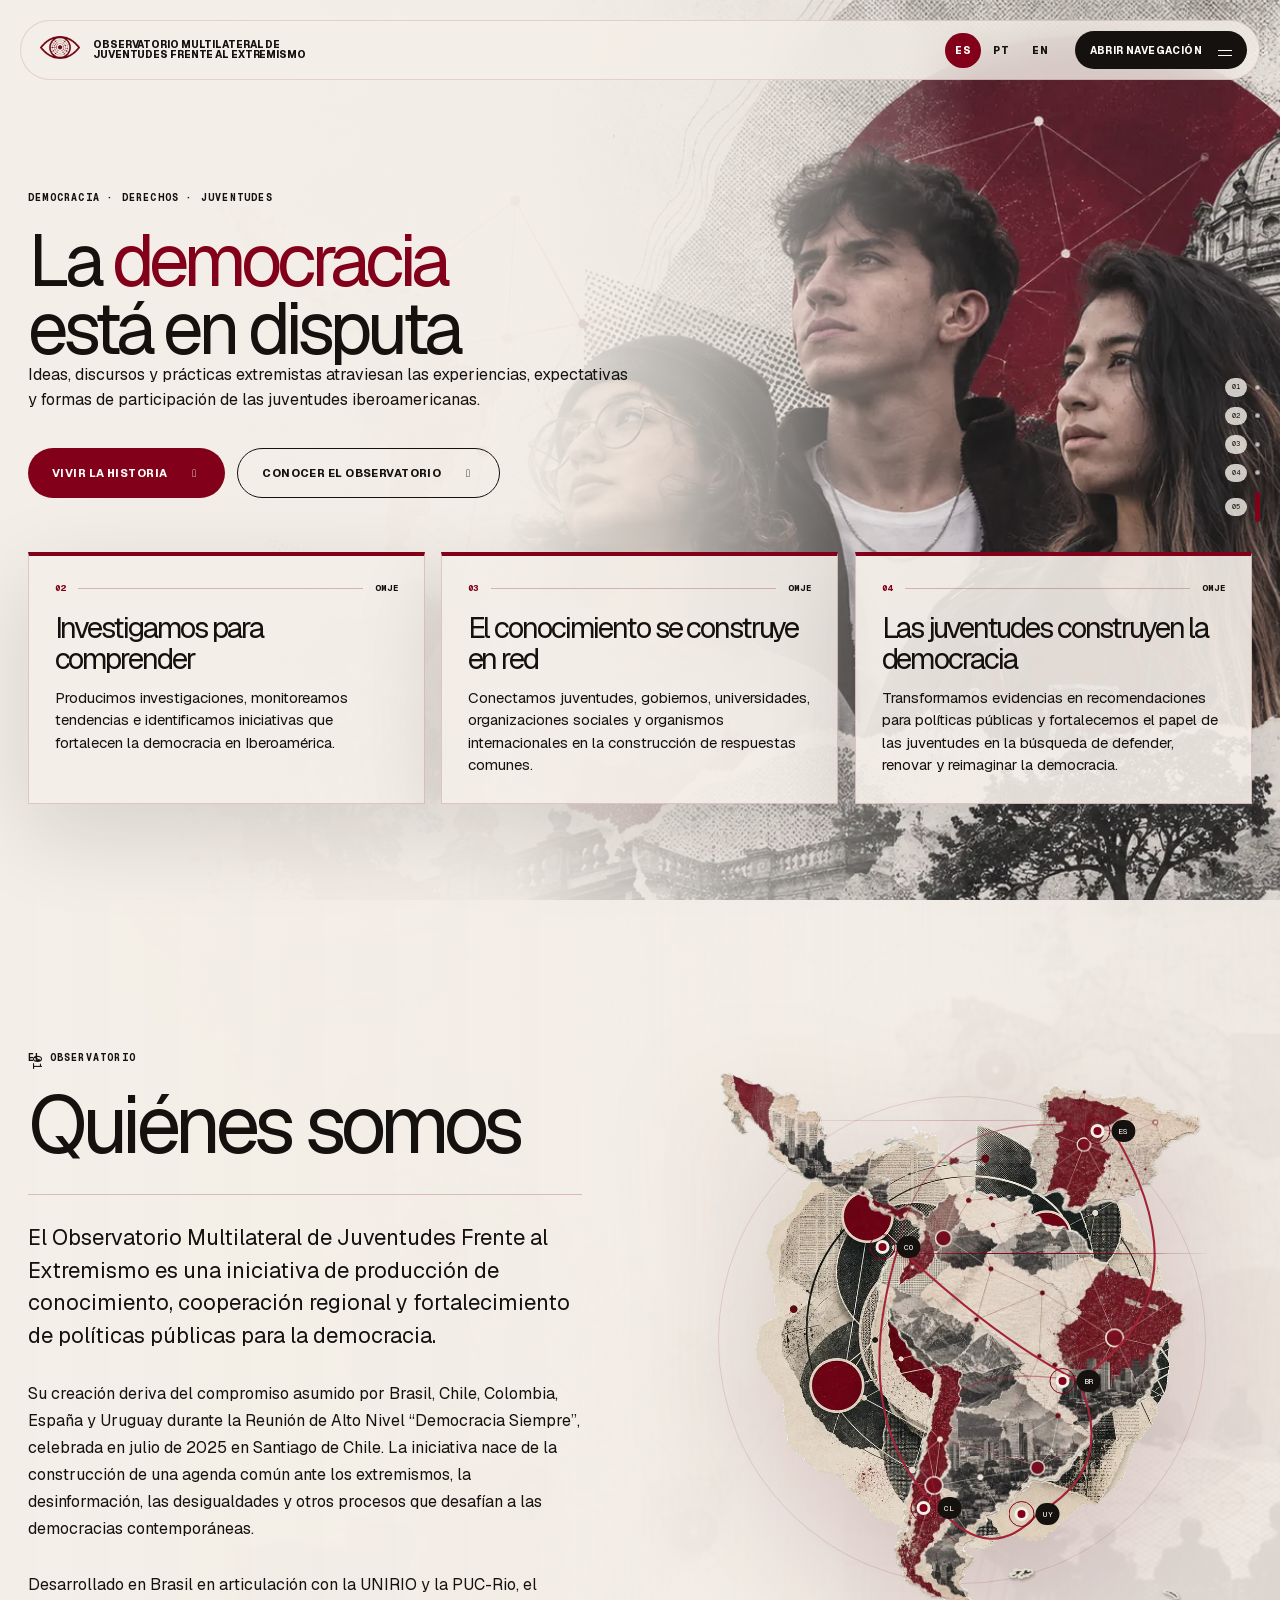
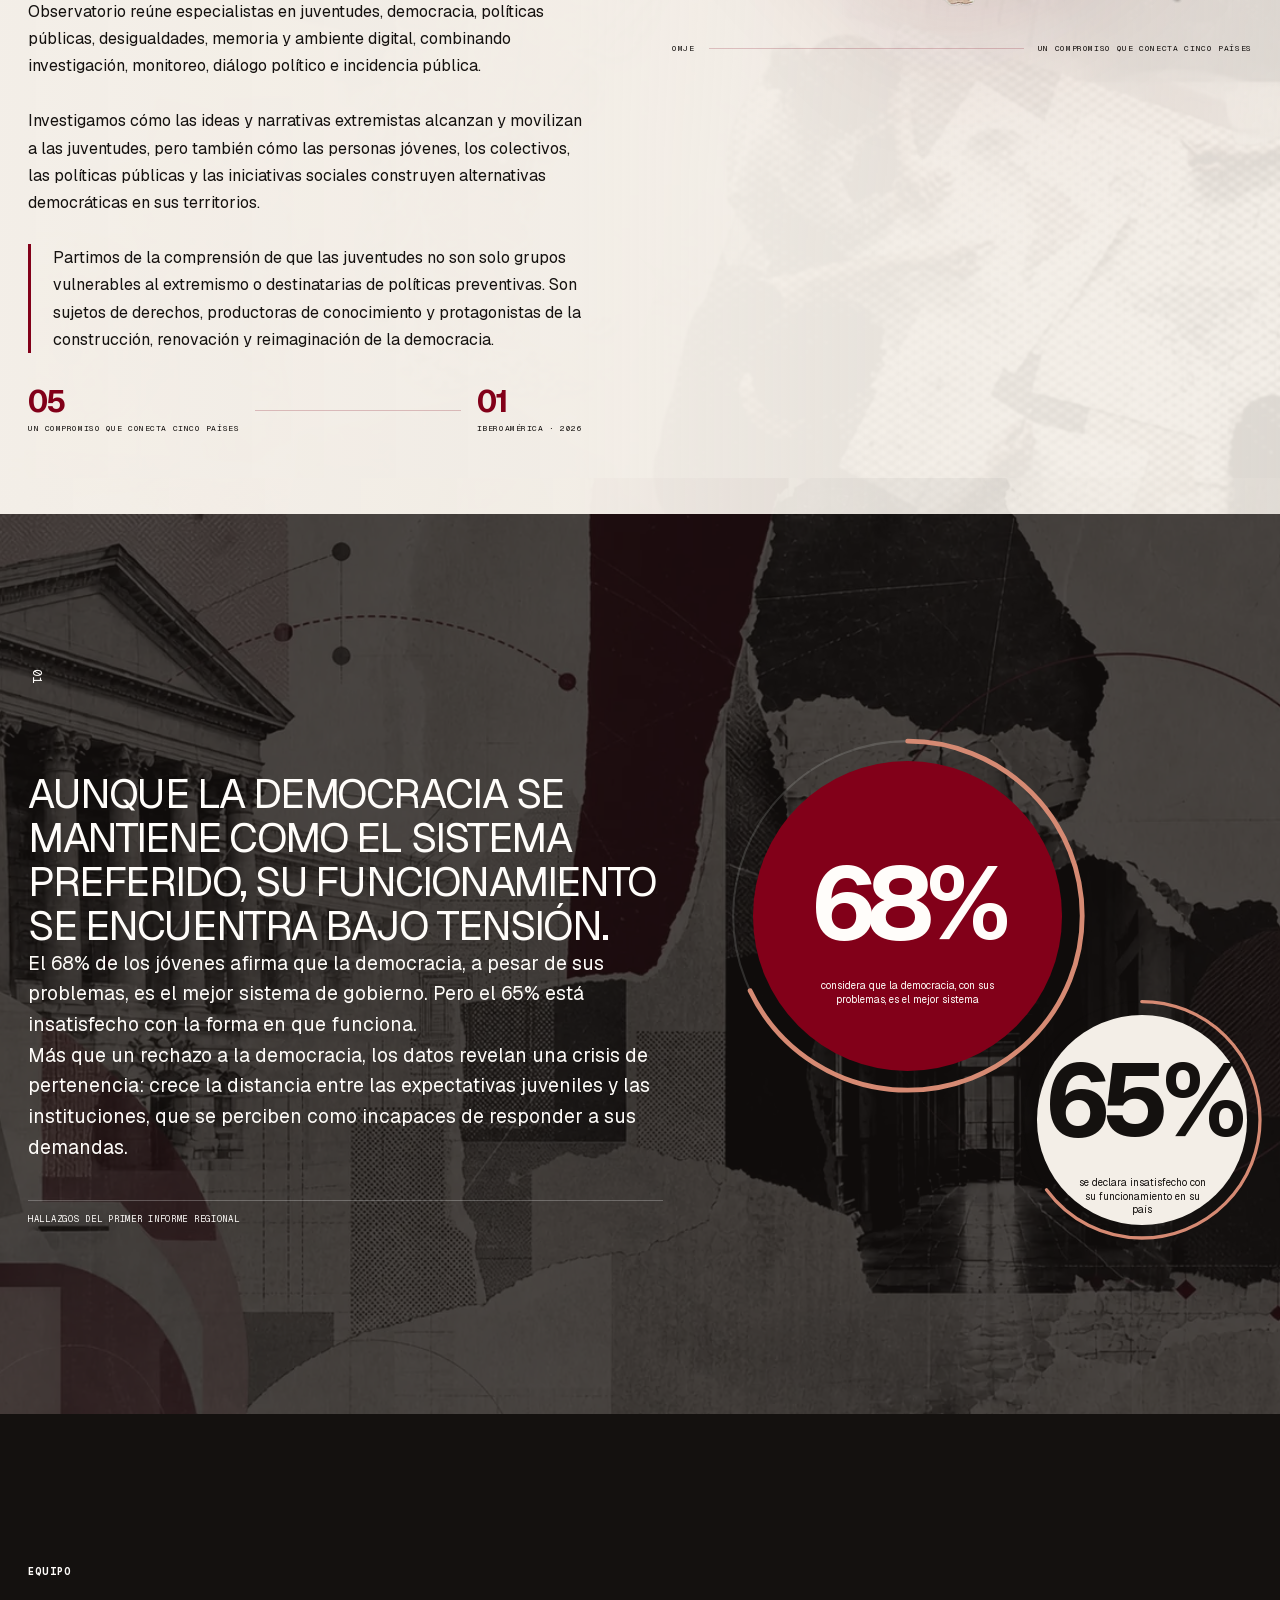
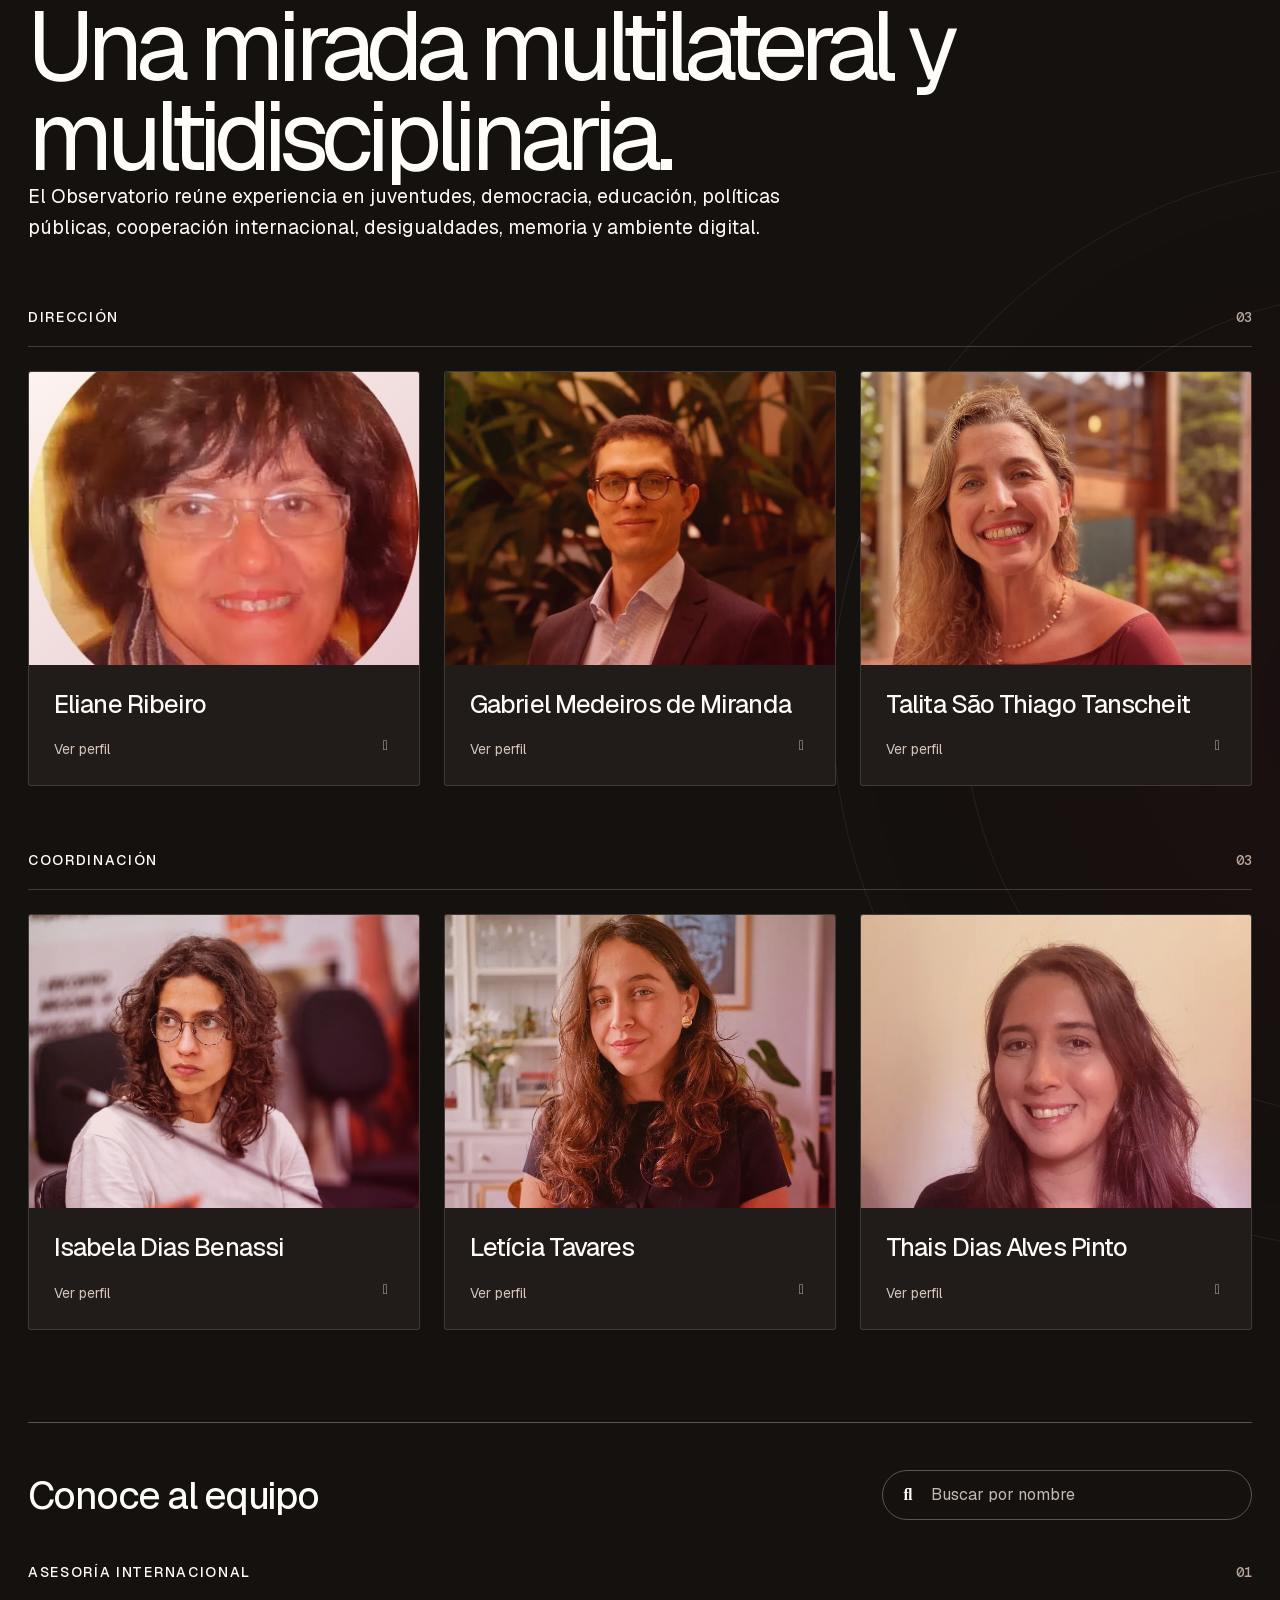
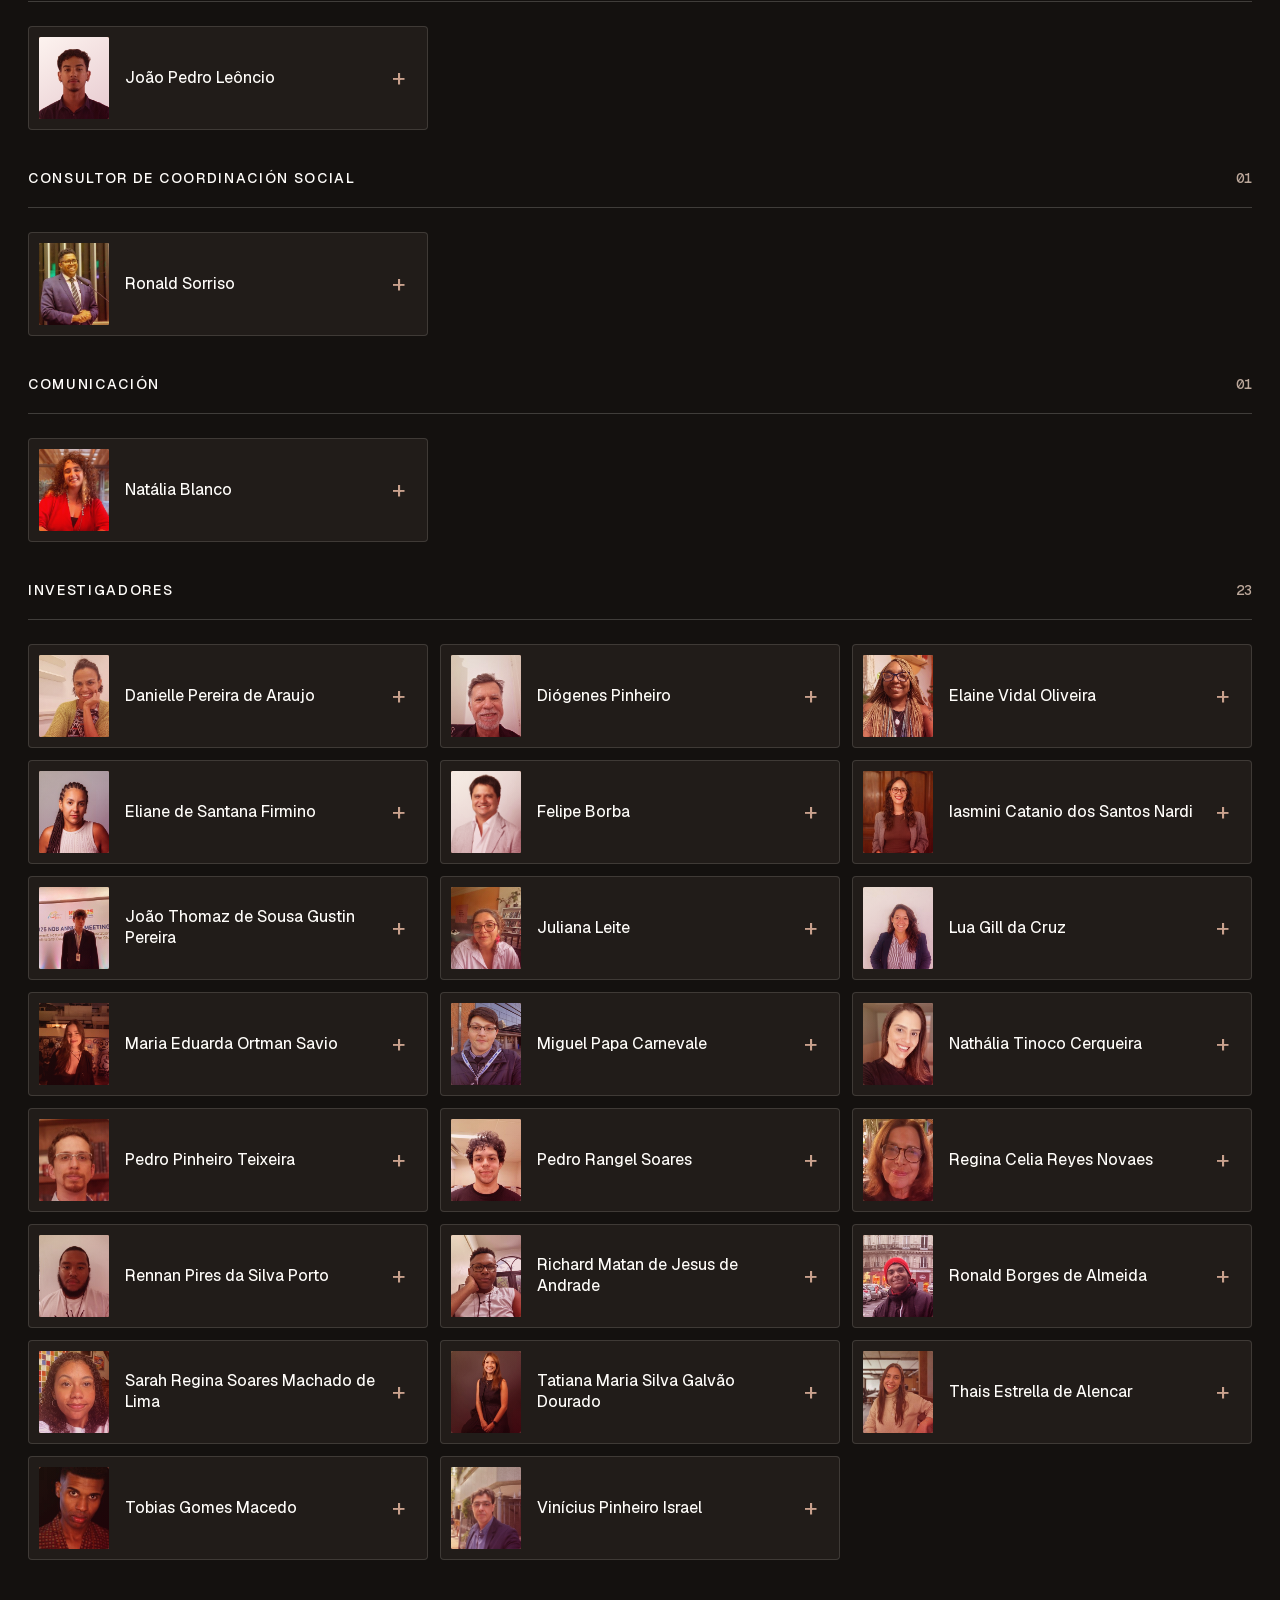
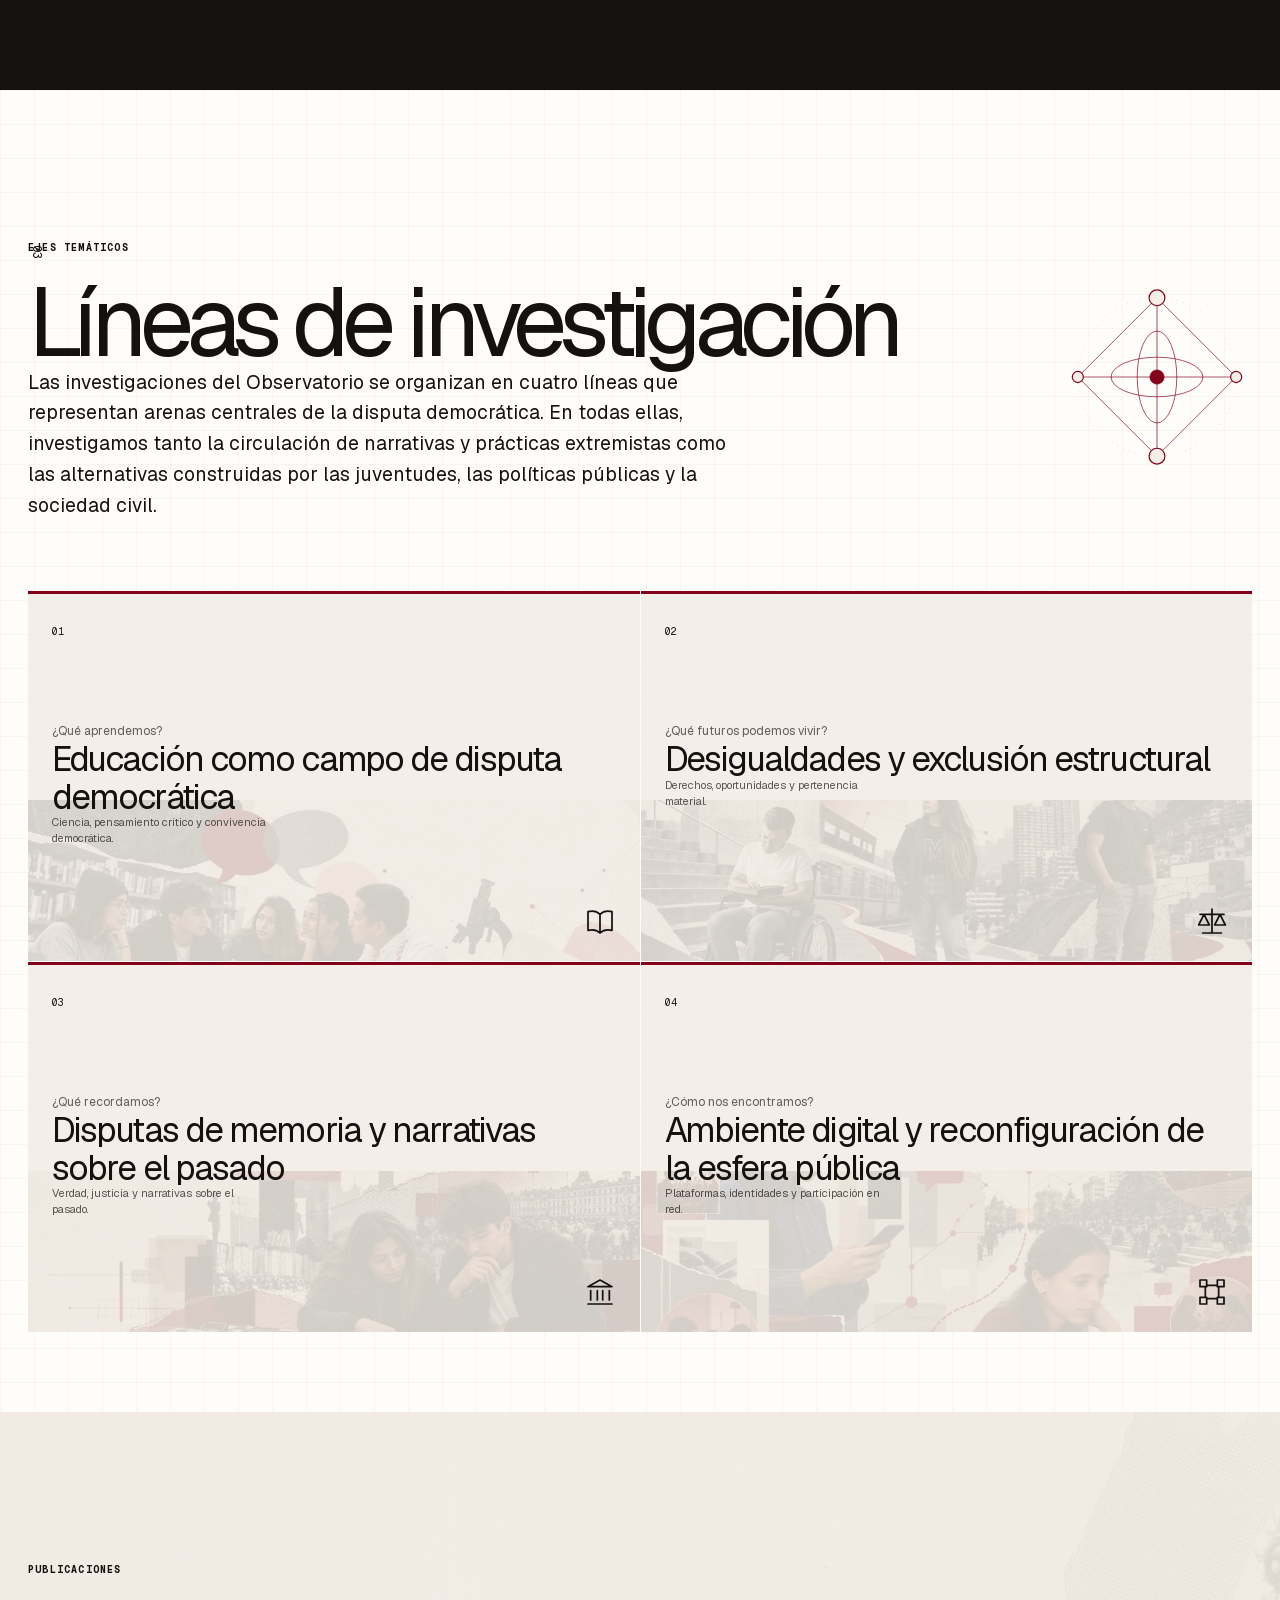
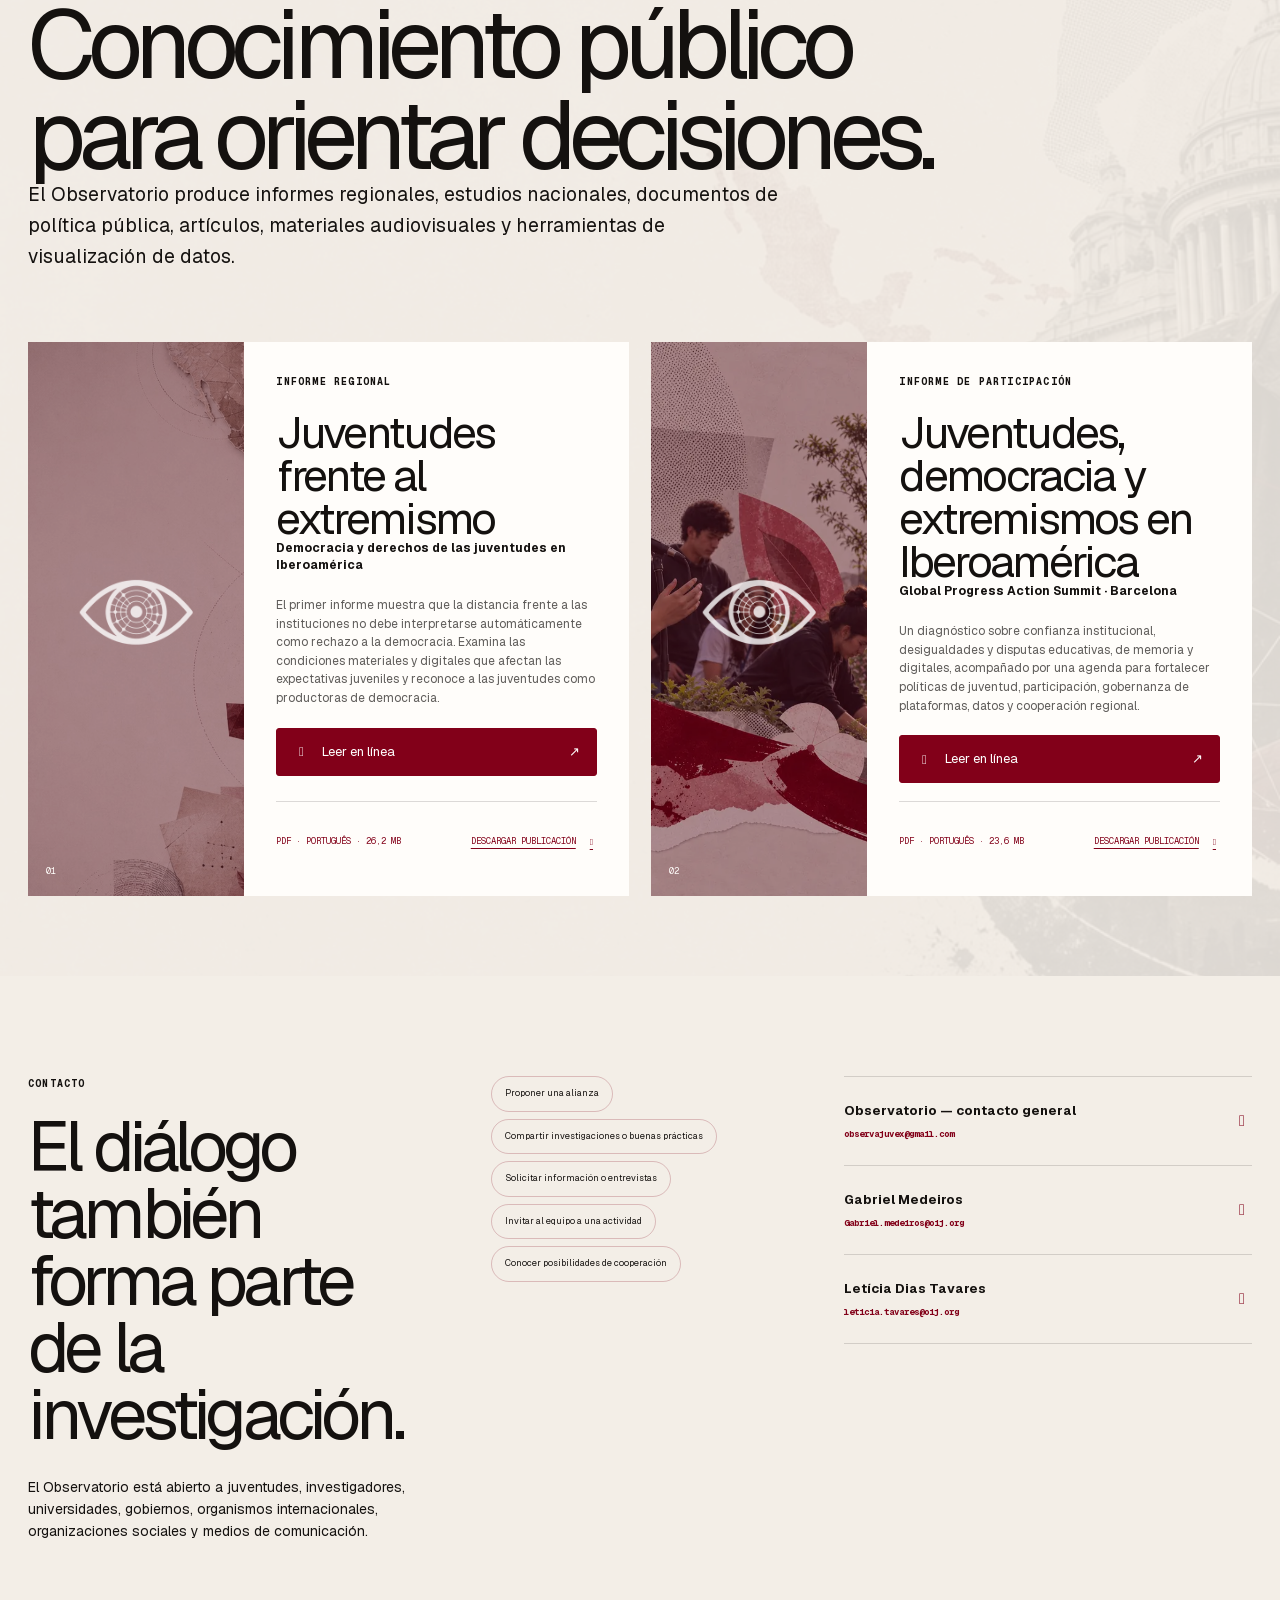
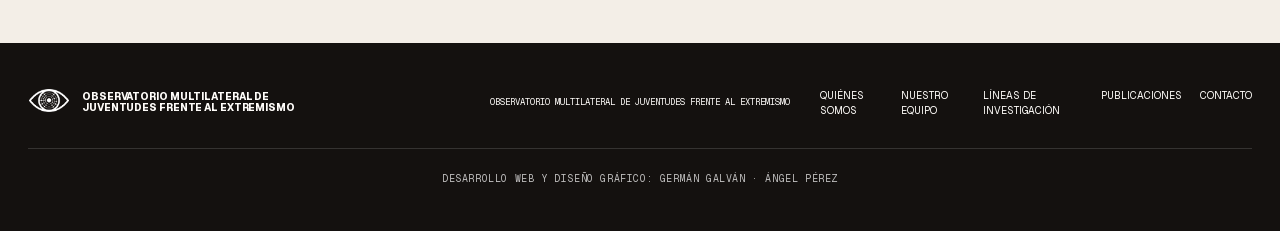
==== commit 380b1108: "Pie de página: créditos de desarrollo web y diseño gráfico (Germán Galván · Ángel Pérez) Co-Authored" ====
--- a/index.html
+++ b/index.html
@@ -37,7 +37,7 @@
     
   </head>
   <body>
-    <div id="root"><main class="site-shell "><a class="skip-link" href="#quienes-somos">Saltar al contenido</a><header class="floating-nav"><a class="brand " href="#inicio" aria-label="Observatorio Multilateral de Juventudes Frente al Extremismo"><img class="brand__eye" src="./brand/eye-burgundy-transparent.webp" alt=""/><span class="brand__name">Observatorio Multilateral de Juventudes Frente al Extremismo</span></a><div class="floating-nav__actions"><div class="language-switcher" aria-label="Seleccionar idioma"><a class="is-active" href="./" hrefLang="es" lang="es" aria-current="page">ES</a><a class="" href="./pt.html" hrefLang="pt" lang="pt">PT</a><a class="" href="./en.html" hrefLang="en" lang="en">EN</a></div><button class="menu-toggle" aria-expanded="false" aria-controls="site-menu"><span>Abrir navegación</span><i aria-hidden="true"></i></button></div></header><nav id="site-menu" class="site-menu " aria-hidden="true"><div class="site-menu__inner"><p class="eyebrow">Iberoamérica · 2026</p><ol><li><a class="" href="#quienes-somos"><span>01</span>Quiénes somos</a></li><li><a class="" href="#equipo"><span>02</span>Nuestro equipo</a></li><li><a class="" href="#lineas-investigacion"><span>03</span>Líneas de investigación</a></li><li><a class="" href="#publicaciones"><span>04</span>Publicaciones</a></li><li><a class="" href="#contacto"><span>05</span>Contacto</a></li></ol><div class="site-menu__footer"><a href="#publicaciones">Publicaciones</a><a href="#contacto">Contacto</a></div></div></nav><aside class="chapter-rail" aria-label="Abrir navegación"><a class="" href="#quienes-somos" aria-label="Quiénes somos"><span>01</span><i aria-hidden="true"></i></a><a class="" href="#equipo" aria-label="Nuestro equipo"><span>02</span><i aria-hidden="true"></i></a><a class="" href="#lineas-investigacion" aria-label="Líneas de investigación"><span>03</span><i aria-hidden="true"></i></a><a class="" href="#publicaciones" aria-label="Publicaciones"><span>04</span><i aria-hidden="true"></i></a><a class="" href="#contacto" aria-label="Contacto"><span>05</span><i aria-hidden="true"></i></a></aside><section id="inicio" class="scene hero hero-film"><div class="hero__sticky"><div class="hero__frames" aria-hidden="true"><figure class="hero__frame"><img src="./visuals/masters/m01-hero-youth.webp" srcSet="/visuals/masters/m01-hero-youth-800.webp 800w, /visuals/masters/m01-hero-youth.webp 1600w" sizes="100vw" width="1600" height="865" alt="" fetchPriority="high" decoding="async"/></figure></div><div class="hero__content"><p class="eyebrow" data-reveal="true">Democracia · derechos · juventudes</p><h1 class="hero-title" data-reveal="true" style="--delay:80ms"><span class="hero-title__line"><span style="--word-delay:120ms">La </span><span style="--word-delay:185ms">democracia </span></span><span class="hero-title__line"><span style="--word-delay:315ms">está </span><span style="--word-delay:380ms">en </span><span style="--word-delay:445ms">disputa </span></span></h1><p class="hero__body" data-reveal="true" style="--delay:160ms">Ideas, discursos y prácticas extremistas atraviesan las experiencias, expectativas y formas de participación de las juventudes iberoamericanas.</p><div class="button-row" data-reveal="true" style="--delay:240ms"><a class="button button--primary" href="#tension">Vivir la historia<i class="fa-solid fa-arrow-down-long" aria-hidden="true"></i></a><a class="button button--ghost" href="#quienes-somos">Conocer el Observatorio<i class="fa-solid fa-arrow-right-long" aria-hidden="true"></i></a></div></div><div class="hero__story-cards"><article class="hero__story-card"><div><span>02</span><i aria-hidden="true"></i><small>OMJE</small></div><h2>Investigamos para comprender</h2><p>Producimos investigaciones, monitoreamos tendencias e identificamos iniciativas que fortalecen la democracia en Iberoamérica.</p></article><article class="hero__story-card"><div><span>03</span><i aria-hidden="true"></i><small>OMJE</small></div><h2>El conocimiento se construye en red</h2><p>Conectamos juventudes, gobiernos, universidades, organizaciones sociales y organismos internacionales en la construcción de respuestas comunes.</p></article><article class="hero__story-card"><div><span>04</span><i aria-hidden="true"></i><small>OMJE</small></div><h2>Las juventudes construyen la democracia</h2><p>Transformamos evidencias en recomendaciones para políticas públicas y fortalecemos el papel de las juventudes en la búsqueda de defender, renovar y reimaginar la democracia.</p></article></div><div class="hero__mark" aria-hidden="true"><div class="hero__mark-rings"><span></span><span></span><span></span></div><img src="./brand/eye-burgundy-transparent.webp" alt=""/></div></div></section><section id="quienes-somos" class="scene about-story"><img class="scene-master scene-master--about" loading="lazy" decoding="async" src="./visuals/masters/m09-regional-network.webp" alt="" aria-hidden="true"/><div class="chapter-index">01</div><div class="about-story__copy"><p class="eyebrow" data-reveal="true">El Observatorio</p><h2 data-reveal="true"><span>Quiénes somos</span></h2><div class="about-story__paragraphs"><p data-reveal="true">El Observatorio Multilateral de Juventudes Frente al Extremismo es una iniciativa de producción de conocimiento, cooperación regional y fortalecimiento de políticas públicas para la democracia.</p><p data-reveal="true">Su creación deriva del compromiso asumido por Brasil, Chile, Colombia, España y Uruguay durante la Reunión de Alto Nivel “Democracia Siempre”, celebrada en julio de 2025 en Santiago de Chile. La iniciativa nace de la construcción de una agenda común ante los extremismos, la desinformación, las desigualdades y otros procesos que desafían a las democracias contemporáneas.</p><p data-reveal="true">Desarrollado en Brasil en articulación con la UNIRIO y la PUC-Rio, el Observatorio reúne especialistas en juventudes, democracia, políticas públicas, desigualdades, memoria y ambiente digital, combinando investigación, monitoreo, diálogo político e incidencia pública.</p><p data-reveal="true">Investigamos cómo las ideas y narrativas extremistas alcanzan y movilizan a las juventudes, pero también cómo las personas jóvenes, los colectivos, las políticas públicas y las iniciativas sociales construyen alternativas democráticas en sus territorios.</p><p data-reveal="true">Partimos de la comprensión de que las juventudes no son solo grupos vulnerables al extremismo o destinatarias de políticas preventivas. Son sujetos de derechos, productoras de conocimiento y protagonistas de la construcción, renovación y reimaginación de la democracia.</p></div><div class="about-story__metrics" data-reveal="true"><span><strong>05</strong>Un compromiso que conecta cinco países</span><i aria-hidden="true"></i><span><strong>01</strong>Iberoamérica · 2026</span></div></div><div class="about-story__visual" data-reveal="true"><div class="about-story__map-stage"><svg class="network-trace" viewBox="0 0 100 100" preserveAspectRatio="none" aria-hidden="true" focusable="false"><path pathLength="1" d="M76 14 Q93 42 70 57 Q56 50 39 34 Q30 64 46 79 Q55 89 63 80 Q77 72 70 57"></path><path class="network-trace__echo" pathLength="1" d="M76 14 Q44 8 39 34 M46 79 Q38 52 70 57"></path></svg><div class="about-story__map-rings" aria-hidden="true"><i></i><i></i><i></i></div><img class="about-story__orbit" loading="lazy" decoding="async" src="./visuals/transparent/t04-network-orbit.webp" alt="" aria-hidden="true"/><img class="about-story__map" loading="lazy" decoding="async" src="./visuals/transparent/t01-iberoamerica-map.webp" alt="" aria-hidden="true"/><div class="about-story__routes" aria-hidden="true"><i></i><i></i><i></i><i></i></div><ul class="about-story__countries" aria-label="Un compromiso que conecta cinco países"><li style="--country-x:70%;--country-y:57%;--pulse-delay:0s"><i aria-hidden="true"></i><span>BR</span><strong>Brasil</strong></li><li style="--country-x:46%;--country-y:79%;--pulse-delay:-0.48s"><i aria-hidden="true"></i><span>CL</span><strong>Chile</strong></li><li style="--country-x:39%;--country-y:34%;--pulse-delay:-0.96s"><i aria-hidden="true"></i><span>CO</span><strong>Colombia</strong></li><li style="--country-x:76%;--country-y:14%;--pulse-delay:-1.44s"><i aria-hidden="true"></i><span>ES</span><strong>España</strong></li><li style="--country-x:63%;--country-y:80%;--pulse-delay:-1.92s"><i aria-hidden="true"></i><span>UY</span><strong>Uruguay</strong></li></ul><div class="about-story__scan" aria-hidden="true"></div></div><div class="about-story__legend"><span>OMJE</span><i></i><span>Un compromiso que conecta cinco países</span></div></div></section><section id="tension" class="scene scene--ink story-panel"><img class="scene-master scene-master--tension" loading="lazy" decoding="async" src="./visuals/masters/m02-democratic-tension-v2.webp" alt="" aria-hidden="true"/><div class="chapter-index">01</div><div class="story-panel__copy"><h2 data-reveal="true">AUNQUE LA DEMOCRACIA SE MANTIENE COMO EL SISTEMA PREFERIDO, SU FUNCIONAMIENTO SE ENCUENTRA BAJO TENSIÓN.</h2><p class="story-panel__data-copy" data-reveal="true">El 68% de los jóvenes afirma que la democracia, a pesar de sus problemas, es el mejor sistema de gobierno. Pero el 65% está insatisfecho con la forma en que funciona.</p><p data-reveal="true">Más que un rechazo a la democracia, los datos revelan una crisis de pertenencia: crece la distancia entre las expectativas juveniles y las instituciones, que se perciben como incapaces de responder a sus demandas.</p><small data-reveal="true">Hallazgos del primer informe regional</small></div><div class="data-stage" aria-label="Hallazgos del primer informe regional"><div class="data-stage__circle" data-reveal="true"><svg class="stat-arc" viewBox="0 0 100 100" aria-hidden="true" focusable="false" style="--arc-value:68"><circle class="stat-arc__track" cx="50" cy="50" r="47"></circle><circle class="stat-arc__value" pathLength="100" cx="50" cy="50" r="47"></circle></svg><strong>68%</strong><span>considera que la democracia, con sus problemas, es el mejor sistema</span></div><div class="data-stage__circle data-stage__circle--secondary" data-reveal="true" style="--delay:180ms"><svg class="stat-arc" viewBox="0 0 100 100" aria-hidden="true" focusable="false" style="--arc-value:65"><circle class="stat-arc__track" cx="50" cy="50" r="47"></circle><circle class="stat-arc__value" pathLength="100" cx="50" cy="50" r="47"></circle></svg><strong>65%</strong><span>se declara insatisfecho con su funcionamiento en su país</span></div></div></section><section id="equipo" class="scene team-story team-v2"><div class="team-v2__halo" aria-hidden="true"></div><div class="team-story__heading"><p class="eyebrow" data-reveal="true">Equipo</p><h2 data-reveal="true">Una mirada multilateral y multidisciplinaria.</h2><p data-reveal="true">El Observatorio reúne experiencia en juventudes, democracia, educación, políticas públicas, cooperación internacional, desigualdades, memoria y ambiente digital.</p></div><div class="team-group"><h3 class="team-group__heading">DIRECCIÓN<span aria-hidden="true">03</span></h3><div class="team-leaders"><button class="team-leader" aria-label="Ver perfil: Eliane Ribeiro" aria-haspopup="dialog" data-team-reveal="true" style="--team-delay:0ms"><span class="team-photo team-leader__photo"><img src="./team/eliane-ribeiro.webp" style="object-position:50% 50%" alt="" loading="lazy" decoding="async"/></span><span class="team-leader__text"><strong>Eliane Ribeiro</strong><span>Ver perfil<i class="fa-solid fa-arrow-up-right-from-square" aria-hidden="true"></i></span></span></button><button class="team-leader" aria-label="Ver perfil: Gabriel Medeiros de Miranda" aria-haspopup="dialog" data-team-reveal="true" style="--team-delay:65ms"><span class="team-photo team-leader__photo"><img src="./team/gabriel-medeiros.webp" style="object-position:50% 28%" alt="" loading="lazy" decoding="async"/></span><span class="team-leader__text"><strong>Gabriel Medeiros de Miranda</strong><span>Ver perfil<i class="fa-solid fa-arrow-up-right-from-square" aria-hidden="true"></i></span></span></button><button class="team-leader" aria-label="Ver perfil: Talita São Thiago Tanscheit" aria-haspopup="dialog" data-team-reveal="true" style="--team-delay:130ms"><span class="team-photo team-leader__photo"><img src="./team/talita-tanscheit.webp" style="object-position:50% 25%" alt="" loading="lazy" decoding="async"/></span><span class="team-leader__text"><strong>Talita São Thiago Tanscheit</strong><span>Ver perfil<i class="fa-solid fa-arrow-up-right-from-square" aria-hidden="true"></i></span></span></button></div></div><div class="team-group"><h3 class="team-group__heading">COORDINACIÓN<span aria-hidden="true">03</span></h3><div class="team-leaders"><button class="team-leader" aria-label="Ver perfil: Isabela Dias Benassi" aria-haspopup="dialog" data-team-reveal="true" style="--team-delay:0ms"><span class="team-photo team-leader__photo"><img src="./team/isabela-benassi.webp" style="object-position:45% 40%" alt="" loading="lazy" decoding="async"/></span><span class="team-leader__text"><strong>Isabela Dias Benassi</strong><span>Ver perfil<i class="fa-solid fa-arrow-up-right-from-square" aria-hidden="true"></i></span></span></button><button class="team-leader" aria-label="Ver perfil: Letícia Tavares" aria-haspopup="dialog" data-team-reveal="true" style="--team-delay:65ms"><span class="team-photo team-leader__photo"><img src="./team/leticia-tavares.webp" style="object-position:50% 28%" alt="" loading="lazy" decoding="async"/></span><span class="team-leader__text"><strong>Letícia Tavares</strong><span>Ver perfil<i class="fa-solid fa-arrow-up-right-from-square" aria-hidden="true"></i></span></span></button><button class="team-leader" aria-label="Ver perfil: Thais Dias Alves Pinto" aria-haspopup="dialog" data-team-reveal="true" style="--team-delay:130ms"><span class="team-photo team-leader__photo"><img src="./team/thais-dias.webp" style="object-position:50% 58%" alt="" loading="lazy" decoding="async"/></span><span class="team-leader__text"><strong>Thais Dias Alves Pinto</strong><span>Ver perfil<i class="fa-solid fa-arrow-up-right-from-square" aria-hidden="true"></i></span></span></button></div></div><div class="team-directory"><div class="team-directory__bar"><h3>Conoce al equipo</h3><div class="team-search"><i class="fa-solid fa-magnifying-glass" aria-hidden="true"></i><input type="search" placeholder="Buscar por nombre" aria-label="Buscar por nombre" value=""/></div></div><div class="team-group team-group--compact"><h4 class="team-group__heading">ASESORÍA INTERNACIONAL<span>01</span></h4><div class="team-directory__grid"><button class="team-person" aria-label="Ver perfil: João Pedro Leôncio" aria-haspopup="dialog" data-team-reveal="true" style="--team-delay:0ms"><span class="team-photo team-person__photo"><img src="./team/joao-pedro-leoncio-thumb.jpg?v=team-final" style="object-position:50% 32%" alt="" loading="lazy" decoding="async" width="76" height="88"/></span><span class="team-person__name">João Pedro Leôncio</span><span class="team-person__plus" aria-hidden="true">+</span></button></div></div><div class="team-group team-group--compact"><h4 class="team-group__heading">CONSULTOR DE COORDINACIÓN SOCIAL<span>01</span></h4><div class="team-directory__grid"><button class="team-person" aria-label="Ver perfil: Ronald Sorriso" aria-haspopup="dialog" data-team-reveal="true" style="--team-delay:0ms"><span class="team-photo team-person__photo"><img src="./team/ronald-sorriso-thumb.jpg?v=team-final" style="object-position:39% 30%" alt="" loading="lazy" decoding="async" width="76" height="88"/></span><span class="team-person__name">Ronald Sorriso</span><span class="team-person__plus" aria-hidden="true">+</span></button></div></div><div class="team-group team-group--compact"><h4 class="team-group__heading">COMUNICACIÓN<span>01</span></h4><div class="team-directory__grid"><button class="team-person" aria-label="Ver perfil: Natália Blanco" aria-haspopup="dialog" data-team-reveal="true" style="--team-delay:0ms"><span class="team-photo team-person__photo"><img src="./team/natalia-blanco-thumb.jpg?v=team-final" style="object-position:50% 32%" alt="" loading="lazy" decoding="async" width="76" height="88"/></span><span class="team-person__name">Natália Blanco</span><span class="team-person__plus" aria-hidden="true">+</span></button></div></div><div class="team-group team-group--compact"><h4 class="team-group__heading">INVESTIGADORES<span>23</span></h4><div class="team-directory__grid"><button class="team-person" aria-label="Ver perfil: Danielle Pereira de Araujo" aria-haspopup="dialog" data-team-reveal="true" style="--team-delay:0ms"><span class="team-photo team-person__photo"><img src="./team/danielle-araujo-thumb.jpg?v=team-final" style="object-position:55% 28%" alt="" loading="lazy" decoding="async" width="76" height="88"/></span><span class="team-person__name">Danielle Pereira de Araujo</span><span class="team-person__plus" aria-hidden="true">+</span></button><button class="team-person" aria-label="Ver perfil: Diógenes Pinheiro" aria-haspopup="dialog" data-team-reveal="true" style="--team-delay:35ms"><span class="team-photo team-person__photo"><img src="./team/diogenes-pinheiro-thumb.jpg?v=team-final" style="object-position:50% 55%" alt="" loading="lazy" decoding="async" width="76" height="88"/></span><span class="team-person__name">Diógenes Pinheiro</span><span class="team-person__plus" aria-hidden="true">+</span></button><button class="team-person" aria-label="Ver perfil: Elaine Vidal Oliveira" aria-haspopup="dialog" data-team-reveal="true" style="--team-delay:70ms"><span class="team-photo team-person__photo"><img src="./team/elaine-vidal-thumb.jpg?v=team-final" style="object-position:50% 30%" alt="" loading="lazy" decoding="async" width="76" height="88"/></span><span class="team-person__name">Elaine Vidal Oliveira</span><span class="team-person__plus" aria-hidden="true">+</span></button><button class="team-person" aria-label="Ver perfil: Eliane de Santana Firmino" aria-haspopup="dialog" data-team-reveal="true" style="--team-delay:0ms"><span class="team-photo team-person__photo"><img src="./team/eliane-firmino-thumb.jpg?v=team-final" style="object-position:50% 32%" alt="" loading="lazy" decoding="async" width="76" height="88"/></span><span class="team-person__name">Eliane de Santana Firmino</span><span class="team-person__plus" aria-hidden="true">+</span></button><button class="team-person" aria-label="Ver perfil: Felipe Borba" aria-haspopup="dialog" data-team-reveal="true" style="--team-delay:35ms"><span class="team-photo team-person__photo"><img src="./team/felipe-borba-thumb.jpg?v=team-final" style="object-position:50% 32%" alt="" loading="lazy" decoding="async" width="76" height="88"/></span><span class="team-person__name">Felipe Borba</span><span class="team-person__plus" aria-hidden="true">+</span></button><button class="team-person" aria-label="Ver perfil: Iasmini Catanio dos Santos Nardi" aria-haspopup="dialog" data-team-reveal="true" style="--team-delay:70ms"><span class="team-photo team-person__photo"><img src="./team/iasmini-nardi-thumb.jpg?v=team-final" style="object-position:50% 25%" alt="" loading="lazy" decoding="async" width="76" height="88"/></span><span class="team-person__name">Iasmini Catanio dos Santos Nardi</span><span class="team-person__plus" aria-hidden="true">+</span></button><button class="team-person" aria-label="Ver perfil: João Thomaz de Sousa Gustin Pereira" aria-haspopup="dialog" data-team-reveal="true" style="--team-delay:0ms"><span class="team-photo team-person__photo"><img src="./team/joao-gustin-thumb.jpg?v=team-final" style="object-position:50% 38%" alt="" loading="lazy" decoding="async" width="76" height="88"/></span><span class="team-person__name">João Thomaz de Sousa Gustin Pereira</span><span class="team-person__plus" aria-hidden="true">+</span></button><button class="team-person" aria-label="Ver perfil: Juliana Leite" aria-haspopup="dialog" data-team-reveal="true" style="--team-delay:35ms"><span class="team-photo team-person__photo"><img src="./team/juliana-leite-thumb.jpg?v=team-final" style="object-position:50% 38%" alt="" loading="lazy" decoding="async" width="76" height="88"/></span><span class="team-person__name">Juliana Leite</span><span class="team-person__plus" aria-hidden="true">+</span></button><button class="team-person" aria-label="Ver perfil: Lua Gill da Cruz" aria-haspopup="dialog" data-team-reveal="true" style="--team-delay:70ms"><span class="team-photo team-person__photo"><img src="./team/lua-gill-thumb.jpg?v=team-final" style="object-position:50% 32%" alt="" loading="lazy" decoding="async" width="76" height="88"/></span><span class="team-person__name">Lua Gill da Cruz</span><span class="team-person__plus" aria-hidden="true">+</span></button><button class="team-person" aria-label="Ver perfil: Maria Eduarda Ortman Savio" aria-haspopup="dialog" data-team-reveal="true" style="--team-delay:0ms"><span class="team-photo team-person__photo"><img src="./team/maria-eduarda-savio-thumb.jpg?v=team-final" style="object-position:50% 40%" alt="" loading="lazy" decoding="async" width="76" height="88"/></span><span class="team-person__name">Maria Eduarda Ortman Savio</span><span class="team-person__plus" aria-hidden="true">+</span></button><button class="team-person" aria-label="Ver perfil: Miguel Papa Carnevale" aria-haspopup="dialog" data-team-reveal="true" style="--team-delay:35ms"><span class="team-photo team-person__photo"><img src="./team/miguel-carnevale-thumb.jpg?v=team-final" style="object-position:45% 30%" alt="" loading="lazy" decoding="async" width="76" height="88"/></span><span class="team-person__name">Miguel Papa Carnevale</span><span class="team-person__plus" aria-hidden="true">+</span></button><button class="team-person" aria-label="Ver perfil: Nathália Tinoco Cerqueira" aria-haspopup="dialog" data-team-reveal="true" style="--team-delay:70ms"><span class="team-photo team-person__photo"><img src="./team/nathalia-cerqueira-thumb.jpg?v=team-final" style="object-position:50% 30%" alt="" loading="lazy" decoding="async" width="76" height="88"/></span><span class="team-person__name">Nathália Tinoco Cerqueira</span><span class="team-person__plus" aria-hidden="true">+</span></button><button class="team-person" aria-label="Ver perfil: Pedro Pinheiro Teixeira" aria-haspopup="dialog" data-team-reveal="true" style="--team-delay:0ms"><span class="team-photo team-person__photo"><img src="./team/pedro-teixeira-thumb.jpg?v=team-final" style="object-position:50% 25%" alt="" loading="lazy" decoding="async" width="76" height="88"/></span><span class="team-person__name">Pedro Pinheiro Teixeira</span><span class="team-person__plus" aria-hidden="true">+</span></button><button class="team-person" aria-label="Ver perfil: Pedro Rangel Soares" aria-haspopup="dialog" data-team-reveal="true" style="--team-delay:35ms"><span class="team-photo team-person__photo"><img src="./team/pedro-rangel-soares-thumb.jpg?v=team-final" style="object-position:50% 38%" alt="" loading="lazy" decoding="async" width="76" height="88"/></span><span class="team-person__name">Pedro Rangel Soares</span><span class="team-person__plus" aria-hidden="true">+</span></button><button class="team-person" aria-label="Ver perfil: Regina Celia Reyes Novaes" aria-haspopup="dialog" data-team-reveal="true" style="--team-delay:70ms"><span class="team-photo team-person__photo"><img src="./team/regina-novaes-thumb.jpg?v=team-final" style="object-position:50% 30%" alt="" loading="lazy" decoding="async" width="76" height="88"/></span><span class="team-person__name">Regina Celia Reyes Novaes</span><span class="team-person__plus" aria-hidden="true">+</span></button><button class="team-person" aria-label="Ver perfil: Rennan Pires da Silva Porto" aria-haspopup="dialog" data-team-reveal="true" style="--team-delay:0ms"><span class="team-photo team-person__photo"><img src="./team/rennan-porto-thumb.jpg?v=team-final" style="object-position:50% 45%" alt="" loading="lazy" decoding="async" width="76" height="88"/></span><span class="team-person__name">Rennan Pires da Silva Porto</span><span class="team-person__plus" aria-hidden="true">+</span></button><button class="team-person" aria-label="Ver perfil: Richard Matan de Jesus de Andrade" aria-haspopup="dialog" data-team-reveal="true" style="--team-delay:35ms"><span class="team-photo team-person__photo"><img src="./team/richard-matan-thumb.jpg?v=team-final" style="object-position:50% 38%" alt="" loading="lazy" decoding="async" width="76" height="88"/></span><span class="team-person__name">Richard Matan de Jesus de Andrade</span><span class="team-person__plus" aria-hidden="true">+</span></button><button class="team-person" aria-label="Ver perfil: Ronald Borges de Almeida" aria-haspopup="dialog" data-team-reveal="true" style="--team-delay:70ms"><span class="team-photo team-person__photo"><img src="./team/ronald-borges-thumb.jpg?v=team-final" style="object-position:50% 50%" alt="" loading="lazy" decoding="async" width="76" height="88"/></span><span class="team-person__name">Ronald Borges de Almeida</span><span class="team-person__plus" aria-hidden="true">+</span></button><button class="team-person" aria-label="Ver perfil: Sarah Regina Soares Machado de Lima" aria-haspopup="dialog" data-team-reveal="true" style="--team-delay:0ms"><span class="team-photo team-person__photo"><img src="./team/sarah-lima-thumb.jpg?v=team-final" style="object-position:50% 30%" alt="" loading="lazy" decoding="async" width="76" height="88"/></span><span class="team-person__name">Sarah Regina Soares Machado de Lima</span><span class="team-person__plus" aria-hidden="true">+</span></button><button class="team-person" aria-label="Ver perfil: Tatiana Maria Silva Galvão Dourado" aria-haspopup="dialog" data-team-reveal="true" style="--team-delay:35ms"><span class="team-photo team-person__photo"><img src="./team/tatiana-dourado-thumb.jpg?v=team-final" style="object-position:50% 20%" alt="" loading="lazy" decoding="async" width="76" height="88"/></span><span class="team-person__name">Tatiana Maria Silva Galvão Dourado</span><span class="team-person__plus" aria-hidden="true">+</span></button><button class="team-person" aria-label="Ver perfil: Thais Estrella de Alencar" aria-haspopup="dialog" data-team-reveal="true" style="--team-delay:70ms"><span class="team-photo team-person__photo"><img src="./team/thais-estrella-thumb.jpg?v=team-final" style="object-position:50% 30%" alt="" loading="lazy" decoding="async" width="76" height="88"/></span><span class="team-person__name">Thais Estrella de Alencar</span><span class="team-person__plus" aria-hidden="true">+</span></button><button class="team-person" aria-label="Ver perfil: Tobias Gomes Macedo" aria-haspopup="dialog" data-team-reveal="true" style="--team-delay:0ms"><span class="team-photo team-person__photo"><img src="./team/tobias-macedo-thumb.jpg?v=team-final" style="object-position:72% 35%" alt="" loading="lazy" decoding="async" width="76" height="88"/></span><span class="team-person__name">Tobias Gomes Macedo</span><span class="team-person__plus" aria-hidden="true">+</span></button><button class="team-person" aria-label="Ver perfil: Vinícius Pinheiro Israel" aria-haspopup="dialog" data-team-reveal="true" style="--team-delay:35ms"><span class="team-photo team-person__photo"><img src="./team/vinicius-pinheiro-israel-thumb.jpg?v=team-final" style="object-position:50% 46%" alt="" loading="lazy" decoding="async" width="76" height="88"/></span><span class="team-person__name">Vinícius Pinheiro Israel</span><span class="team-person__plus" aria-hidden="true">+</span></button></div></div></div><dialog class="team-profile" aria-labelledby="team-profile-name"></dialog></section><section id="lineas-investigacion" class="scene scene--paper arenas"><div class="chapter-index">03</div><div class="arenas__heading"><p class="eyebrow" data-reveal="true">Ejes temáticos</p><h2 data-reveal="true">Líneas de investigación</h2><p data-reveal="true">Las investigaciones del Observatorio se organizan en cuatro líneas que representan arenas centrales de la disputa democrática. En todas ellas, investigamos tanto la circulación de narrativas y prácticas extremistas como las alternativas construidas por las juventudes, las políticas públicas y la sociedad civil.</p><div class="research-mobile" aria-hidden="true"><svg viewBox="0 0 240 240" focusable="false"><circle class="research-mobile__rim" cx="120" cy="120" r="100"></circle><g class="research-mobile__rotor"><path d="M120 20 220 120 120 220 20 120Z M120 20V220 M20 120H220"></path><circle cx="120" cy="20" r="10"></circle><circle cx="220" cy="120" r="7"></circle><circle cx="120" cy="220" r="10"></circle><circle cx="20" cy="120" r="7"></circle></g><g class="research-mobile__core"><ellipse cx="120" cy="120" rx="58" ry="25"></ellipse><ellipse cx="120" cy="120" rx="25" ry="58"></ellipse><circle cx="120" cy="120" r="9"></circle></g></svg></div></div><div class="arena-grid"><article class="arena-card" data-reveal="true" style="--delay:0ms"><img src="./visuals/masters/m04-education.webp" loading="lazy" decoding="async" alt="" aria-hidden="true"/><span>01</span><p>¿Qué aprendemos?</p><h3>Educación como campo de disputa democrática</h3><small>Ciencia, pensamiento crítico y convivencia democrática.</small><svg class="research-icon" viewBox="0 0 24 24" fill="none" stroke="currentColor" stroke-width="1.3" stroke-linecap="round" stroke-linejoin="round" aria-hidden="true" focusable="false"><path d="M3 5c4-1 7 0 9 2 2-2 5-3 9-2v14c-4-1-7 0-9 2-2-2-5-3-9-2V5Zm9 2v14"></path></svg></article><article class="arena-card" data-reveal="true" style="--delay:90ms"><img src="./visuals/masters/m05-inequalities.webp" loading="lazy" decoding="async" alt="" aria-hidden="true"/><span>02</span><p>¿Qué futuros podemos vivir?</p><h3>Desigualdades y exclusión estructural</h3><small>Derechos, oportunidades y pertenencia material.</small><svg class="research-icon" viewBox="0 0 24 24" fill="none" stroke="currentColor" stroke-width="1.3" stroke-linecap="round" stroke-linejoin="round" aria-hidden="true" focusable="false"><path d="M12 3v18M5 21h14M3 7h18M6 7l-4 8h8L6 7Zm12 0-4 8h8l-4-8Z"></path></svg></article><article class="arena-card" data-reveal="true" style="--delay:180ms"><img src="./visuals/masters/m06-memory.webp" loading="lazy" decoding="async" alt="" aria-hidden="true"/><span>03</span><p>¿Qué recordamos?</p><h3>Disputas de memoria y narrativas sobre el pasado</h3><small>Verdad, justicia y narrativas sobre el pasado.</small><svg class="research-icon" viewBox="0 0 24 24" fill="none" stroke="currentColor" stroke-width="1.3" stroke-linecap="round" stroke-linejoin="round" aria-hidden="true" focusable="false"><path d="M3 8 12 3l9 5H3Zm2 3v7m5-7v7m4-7v7m5-7v7M3 21h18"></path></svg></article><article class="arena-card" data-reveal="true" style="--delay:270ms"><img src="./visuals/masters/m07-digital.webp" loading="lazy" decoding="async" alt="" aria-hidden="true"/><span>04</span><p>¿Cómo nos encontramos?</p><h3>Ambiente digital y reconfiguración de la esfera pública</h3><small>Plataformas, identidades y participación en red.</small><svg class="research-icon" viewBox="0 0 24 24" fill="none" stroke="currentColor" stroke-width="1.3" stroke-linecap="round" stroke-linejoin="round" aria-hidden="true" focusable="false"><path d="M8 7h8M7 8v8m1 1h8m1-9v8M3 3h5v5H3V3Zm13 0h5v5h-5V3ZM3 16h5v5H3v-5Zm13 0h5v5h-5v-5Z"></path></svg></article></div></section><section id="publicaciones" class="scene publications"><div class="publications__heading"><p class="eyebrow" data-reveal="true">Publicaciones</p><h2 data-reveal="true">Conocimiento público para orientar decisiones.</h2><p data-reveal="true">El Observatorio produce informes regionales, estudios nacionales, documentos de política pública, artículos, materiales audiovisuales y herramientas de visualización de datos.</p></div><div class="publication-grid"><article class="publication-card" data-reveal="true" style="--delay:0ms"><div class="publication-card__cover"><img src="./visuals/derived/d25-network-left.jpg" alt=""/><img class="publication-card__eye" src="./brand/eye-burgundy-transparent.webp" alt=""/><span>0<!-- -->1</span></div><div class="publication-card__copy"><p class="eyebrow">Informe regional</p><h3>Juventudes frente al extremismo</h3><strong>Democracia y derechos de las juventudes en Iberoamérica</strong><p>El primer informe muestra que la distancia frente a las instituciones no debe interpretarse automáticamente como rechazo a la democracia. Examina las condiciones materiales y digitales que afectan las expectativas juveniles y reconoce a las juventudes como productoras de democracia.</p><button class="publication-card__read" type="button" aria-label="Leer en línea: Juventudes frente al extremismo"><i class="fa-solid fa-book-open" aria-hidden="true"></i>Leer en línea<span aria-hidden="true">↗</span></button><dialog class="report-reader" aria-label="Lector de publicaciones: Juventudes frente al extremismo"></dialog><div><span>PDF · Português · 26,2 MB</span><a class="publication-card__download" href="./reports/juventudes-e-democracia-na-ibero-america.pdf" download="" aria-label="Descargar publicación: Juventudes frente al extremismo (PDF, Português)">Descargar publicación<i class="fa-solid fa-download" aria-hidden="true"></i></a></div></div></article><article class="publication-card" data-reveal="true" style="--delay:120ms"><div class="publication-card__cover"><img src="./visuals/derived/d22-action-left.webp" alt=""/><img class="publication-card__eye" src="./brand/eye-burgundy-transparent.webp" alt=""/><span>0<!-- -->2</span></div><div class="publication-card__copy"><p class="eyebrow">Informe de participación</p><h3>Juventudes, democracia y extremismos en Iberoamérica</h3><strong>Global Progress Action Summit · Barcelona</strong><p>Un diagnóstico sobre confianza institucional, desigualdades y disputas educativas, de memoria y digitales, acompañado por una agenda para fortalecer políticas de juventud, participación, gobernanza de plataformas, datos y cooperación regional.</p><button class="publication-card__read" type="button" aria-label="Leer en línea: Juventudes, democracia y extremismos en Iberoamérica"><i class="fa-solid fa-book-open" aria-hidden="true"></i>Leer en línea<span aria-hidden="true">↗</span></button><dialog class="report-reader" aria-label="Lector de publicaciones: Juventudes, democracia y extremismos en Iberoamérica"></dialog><div><span>PDF · Português · 23,6 MB</span><a class="publication-card__download" href="./reports/relatorio-de-atividades-omje-gpm.pdf" download="" aria-label="Descargar publicación: Juventudes, democracia y extremismos en Iberoamérica (PDF, Português)">Descargar publicación<i class="fa-solid fa-download" aria-hidden="true"></i></a></div></div></article></div></section><section id="contacto" class="contact-band"><div class="contact-band__intro" data-reveal="true"><p class="eyebrow">Contacto</p><h2>El diálogo también forma parte de la investigación.</h2><p>El Observatorio está abierto a juventudes, investigadores, universidades, gobiernos, organismos internacionales, organizaciones sociales y medios de comunicación.</p></div><div class="contact-band__reasons" aria-label="Contacto" data-reveal="true" style="--delay:100ms"><span>Proponer una alianza</span><span>Compartir investigaciones o buenas prácticas</span><span>Solicitar información o entrevistas</span><span>Invitar al equipo a una actividad</span><span>Conocer posibilidades de cooperación</span></div><div class="contact-band__people" data-reveal="true" style="--delay:180ms"><a href="mailto:observajuvex@gmail.com"><span>Observatorio — contacto general</span><strong>observajuvex@gmail.com</strong><i class="fa-solid fa-envelope" aria-hidden="true"></i></a><a href="mailto:Gabriel.medeiros@oij.org"><span>Gabriel Medeiros</span><strong>Gabriel.medeiros@oij.org</strong><i class="fa-solid fa-envelope" aria-hidden="true"></i></a><a href="mailto:leticia.tavares@oij.org"><span>Letícia Dias Tavares</span><strong>leticia.tavares@oij.org</strong><i class="fa-solid fa-envelope" aria-hidden="true"></i></a></div></section><footer class="footer"><a class="brand brand--light" href="#inicio" aria-label="Observatorio Multilateral de Juventudes Frente al Extremismo"><img class="brand__eye" src="./brand/eye-burgundy-transparent.webp" alt=""/><span class="brand__name">Observatorio Multilateral de Juventudes Frente al Extremismo</span></a><p class="footer__name">Observatorio Multilateral de Juventudes Frente al Extremismo</p><div><a href="#quienes-somos">Quiénes somos</a><a href="#equipo">Nuestro equipo</a><a href="#lineas-investigacion">Líneas de investigación</a><a href="#publicaciones">Publicaciones</a><a href="#contacto">Contacto</a></div></footer></main></div>
+    <div id="root"><main class="site-shell "><a class="skip-link" href="#quienes-somos">Saltar al contenido</a><header class="floating-nav"><a class="brand " href="#inicio" aria-label="Observatorio Multilateral de Juventudes Frente al Extremismo"><img class="brand__eye" src="./brand/eye-burgundy-transparent.webp" alt=""/><span class="brand__name">Observatorio Multilateral de Juventudes Frente al Extremismo</span></a><div class="floating-nav__actions"><div class="language-switcher" aria-label="Seleccionar idioma"><a class="is-active" href="./" hrefLang="es" lang="es" aria-current="page">ES</a><a class="" href="./pt.html" hrefLang="pt" lang="pt">PT</a><a class="" href="./en.html" hrefLang="en" lang="en">EN</a></div><button class="menu-toggle" aria-expanded="false" aria-controls="site-menu"><span>Abrir navegación</span><i aria-hidden="true"></i></button></div></header><nav id="site-menu" class="site-menu " aria-hidden="true"><div class="site-menu__inner"><p class="eyebrow">Iberoamérica · 2026</p><ol><li><a class="" href="#quienes-somos"><span>01</span>Quiénes somos</a></li><li><a class="" href="#equipo"><span>02</span>Nuestro equipo</a></li><li><a class="" href="#lineas-investigacion"><span>03</span>Líneas de investigación</a></li><li><a class="" href="#publicaciones"><span>04</span>Publicaciones</a></li><li><a class="" href="#contacto"><span>05</span>Contacto</a></li></ol><div class="site-menu__footer"><a href="#publicaciones">Publicaciones</a><a href="#contacto">Contacto</a></div></div></nav><aside class="chapter-rail" aria-label="Abrir navegación"><a class="" href="#quienes-somos" aria-label="Quiénes somos"><span>01</span><i aria-hidden="true"></i></a><a class="" href="#equipo" aria-label="Nuestro equipo"><span>02</span><i aria-hidden="true"></i></a><a class="" href="#lineas-investigacion" aria-label="Líneas de investigación"><span>03</span><i aria-hidden="true"></i></a><a class="" href="#publicaciones" aria-label="Publicaciones"><span>04</span><i aria-hidden="true"></i></a><a class="" href="#contacto" aria-label="Contacto"><span>05</span><i aria-hidden="true"></i></a></aside><section id="inicio" class="scene hero hero-film"><div class="hero__sticky"><div class="hero__frames" aria-hidden="true"><figure class="hero__frame"><img src="./visuals/masters/m01-hero-youth.webp" srcSet="/visuals/masters/m01-hero-youth-800.webp 800w, /visuals/masters/m01-hero-youth.webp 1600w" sizes="100vw" width="1600" height="865" alt="" fetchPriority="high" decoding="async"/></figure></div><div class="hero__content"><p class="eyebrow" data-reveal="true">Democracia · derechos · juventudes</p><h1 class="hero-title" data-reveal="true" style="--delay:80ms"><span class="hero-title__line"><span style="--word-delay:120ms">La </span><span style="--word-delay:185ms">democracia </span></span><span class="hero-title__line"><span style="--word-delay:315ms">está </span><span style="--word-delay:380ms">en </span><span style="--word-delay:445ms">disputa </span></span></h1><p class="hero__body" data-reveal="true" style="--delay:160ms">Ideas, discursos y prácticas extremistas atraviesan las experiencias, expectativas y formas de participación de las juventudes iberoamericanas.</p><div class="button-row" data-reveal="true" style="--delay:240ms"><a class="button button--primary" href="#tension">Vivir la historia<i class="fa-solid fa-arrow-down-long" aria-hidden="true"></i></a><a class="button button--ghost" href="#quienes-somos">Conocer el Observatorio<i class="fa-solid fa-arrow-right-long" aria-hidden="true"></i></a></div></div><div class="hero__story-cards"><article class="hero__story-card"><div><span>02</span><i aria-hidden="true"></i><small>OMJE</small></div><h2>Investigamos para comprender</h2><p>Producimos investigaciones, monitoreamos tendencias e identificamos iniciativas que fortalecen la democracia en Iberoamérica.</p></article><article class="hero__story-card"><div><span>03</span><i aria-hidden="true"></i><small>OMJE</small></div><h2>El conocimiento se construye en red</h2><p>Conectamos juventudes, gobiernos, universidades, organizaciones sociales y organismos internacionales en la construcción de respuestas comunes.</p></article><article class="hero__story-card"><div><span>04</span><i aria-hidden="true"></i><small>OMJE</small></div><h2>Las juventudes construyen la democracia</h2><p>Transformamos evidencias en recomendaciones para políticas públicas y fortalecemos el papel de las juventudes en la búsqueda de defender, renovar y reimaginar la democracia.</p></article></div><div class="hero__mark" aria-hidden="true"><div class="hero__mark-rings"><span></span><span></span><span></span></div><img src="./brand/eye-burgundy-transparent.webp" alt=""/></div></div></section><section id="quienes-somos" class="scene about-story"><img class="scene-master scene-master--about" loading="lazy" decoding="async" src="./visuals/masters/m09-regional-network.webp" alt="" aria-hidden="true"/><div class="chapter-index">01</div><div class="about-story__copy"><p class="eyebrow" data-reveal="true">El Observatorio</p><h2 data-reveal="true"><span>Quiénes somos</span></h2><div class="about-story__paragraphs"><p data-reveal="true">El Observatorio Multilateral de Juventudes Frente al Extremismo es una iniciativa de producción de conocimiento, cooperación regional y fortalecimiento de políticas públicas para la democracia.</p><p data-reveal="true">Su creación deriva del compromiso asumido por Brasil, Chile, Colombia, España y Uruguay durante la Reunión de Alto Nivel “Democracia Siempre”, celebrada en julio de 2025 en Santiago de Chile. La iniciativa nace de la construcción de una agenda común ante los extremismos, la desinformación, las desigualdades y otros procesos que desafían a las democracias contemporáneas.</p><p data-reveal="true">Desarrollado en Brasil en articulación con la UNIRIO y la PUC-Rio, el Observatorio reúne especialistas en juventudes, democracia, políticas públicas, desigualdades, memoria y ambiente digital, combinando investigación, monitoreo, diálogo político e incidencia pública.</p><p data-reveal="true">Investigamos cómo las ideas y narrativas extremistas alcanzan y movilizan a las juventudes, pero también cómo las personas jóvenes, los colectivos, las políticas públicas y las iniciativas sociales construyen alternativas democráticas en sus territorios.</p><p data-reveal="true">Partimos de la comprensión de que las juventudes no son solo grupos vulnerables al extremismo o destinatarias de políticas preventivas. Son sujetos de derechos, productoras de conocimiento y protagonistas de la construcción, renovación y reimaginación de la democracia.</p></div><div class="about-story__metrics" data-reveal="true"><span><strong>05</strong>Un compromiso que conecta cinco países</span><i aria-hidden="true"></i><span><strong>01</strong>Iberoamérica · 2026</span></div></div><div class="about-story__visual" data-reveal="true"><div class="about-story__map-stage"><svg class="network-trace" viewBox="0 0 100 100" preserveAspectRatio="none" aria-hidden="true" focusable="false"><path pathLength="1" d="M76 14 Q93 42 70 57 Q56 50 39 34 Q30 64 46 79 Q55 89 63 80 Q77 72 70 57"></path><path class="network-trace__echo" pathLength="1" d="M76 14 Q44 8 39 34 M46 79 Q38 52 70 57"></path></svg><div class="about-story__map-rings" aria-hidden="true"><i></i><i></i><i></i></div><img class="about-story__orbit" loading="lazy" decoding="async" src="./visuals/transparent/t04-network-orbit.webp" alt="" aria-hidden="true"/><img class="about-story__map" loading="lazy" decoding="async" src="./visuals/transparent/t01-iberoamerica-map.webp" alt="" aria-hidden="true"/><div class="about-story__routes" aria-hidden="true"><i></i><i></i><i></i><i></i></div><ul class="about-story__countries" aria-label="Un compromiso que conecta cinco países"><li style="--country-x:70%;--country-y:57%;--pulse-delay:0s"><i aria-hidden="true"></i><span>BR</span><strong>Brasil</strong></li><li style="--country-x:46%;--country-y:79%;--pulse-delay:-0.48s"><i aria-hidden="true"></i><span>CL</span><strong>Chile</strong></li><li style="--country-x:39%;--country-y:34%;--pulse-delay:-0.96s"><i aria-hidden="true"></i><span>CO</span><strong>Colombia</strong></li><li style="--country-x:76%;--country-y:14%;--pulse-delay:-1.44s"><i aria-hidden="true"></i><span>ES</span><strong>España</strong></li><li style="--country-x:63%;--country-y:80%;--pulse-delay:-1.92s"><i aria-hidden="true"></i><span>UY</span><strong>Uruguay</strong></li></ul><div class="about-story__scan" aria-hidden="true"></div></div><div class="about-story__legend"><span>OMJE</span><i></i><span>Un compromiso que conecta cinco países</span></div></div></section><section id="tension" class="scene scene--ink story-panel"><img class="scene-master scene-master--tension" loading="lazy" decoding="async" src="./visuals/masters/m02-democratic-tension-v2.webp" alt="" aria-hidden="true"/><div class="chapter-index">01</div><div class="story-panel__copy"><h2 data-reveal="true">AUNQUE LA DEMOCRACIA SE MANTIENE COMO EL SISTEMA PREFERIDO, SU FUNCIONAMIENTO SE ENCUENTRA BAJO TENSIÓN.</h2><p class="story-panel__data-copy" data-reveal="true">El 68% de los jóvenes afirma que la democracia, a pesar de sus problemas, es el mejor sistema de gobierno. Pero el 65% está insatisfecho con la forma en que funciona.</p><p data-reveal="true">Más que un rechazo a la democracia, los datos revelan una crisis de pertenencia: crece la distancia entre las expectativas juveniles y las instituciones, que se perciben como incapaces de responder a sus demandas.</p><small data-reveal="true">Hallazgos del primer informe regional</small></div><div class="data-stage" aria-label="Hallazgos del primer informe regional"><div class="data-stage__circle" data-reveal="true"><svg class="stat-arc" viewBox="0 0 100 100" aria-hidden="true" focusable="false" style="--arc-value:68"><circle class="stat-arc__track" cx="50" cy="50" r="47"></circle><circle class="stat-arc__value" pathLength="100" cx="50" cy="50" r="47"></circle></svg><strong>68%</strong><span>considera que la democracia, con sus problemas, es el mejor sistema</span></div><div class="data-stage__circle data-stage__circle--secondary" data-reveal="true" style="--delay:180ms"><svg class="stat-arc" viewBox="0 0 100 100" aria-hidden="true" focusable="false" style="--arc-value:65"><circle class="stat-arc__track" cx="50" cy="50" r="47"></circle><circle class="stat-arc__value" pathLength="100" cx="50" cy="50" r="47"></circle></svg><strong>65%</strong><span>se declara insatisfecho con su funcionamiento en su país</span></div></div></section><section id="equipo" class="scene team-story team-v2"><div class="team-v2__halo" aria-hidden="true"></div><div class="team-story__heading"><p class="eyebrow" data-reveal="true">Equipo</p><h2 data-reveal="true">Una mirada multilateral y multidisciplinaria.</h2><p data-reveal="true">El Observatorio reúne experiencia en juventudes, democracia, educación, políticas públicas, cooperación internacional, desigualdades, memoria y ambiente digital.</p></div><div class="team-group"><h3 class="team-group__heading">DIRECCIÓN<span aria-hidden="true">03</span></h3><div class="team-leaders"><button class="team-leader" aria-label="Ver perfil: Eliane Ribeiro" aria-haspopup="dialog" data-team-reveal="true" style="--team-delay:0ms"><span class="team-photo team-leader__photo"><img src="./team/eliane-ribeiro.webp" style="object-position:50% 50%" alt="" loading="lazy" decoding="async"/></span><span class="team-leader__text"><strong>Eliane Ribeiro</strong><span>Ver perfil<i class="fa-solid fa-arrow-up-right-from-square" aria-hidden="true"></i></span></span></button><button class="team-leader" aria-label="Ver perfil: Gabriel Medeiros de Miranda" aria-haspopup="dialog" data-team-reveal="true" style="--team-delay:65ms"><span class="team-photo team-leader__photo"><img src="./team/gabriel-medeiros.webp" style="object-position:50% 28%" alt="" loading="lazy" decoding="async"/></span><span class="team-leader__text"><strong>Gabriel Medeiros de Miranda</strong><span>Ver perfil<i class="fa-solid fa-arrow-up-right-from-square" aria-hidden="true"></i></span></span></button><button class="team-leader" aria-label="Ver perfil: Talita São Thiago Tanscheit" aria-haspopup="dialog" data-team-reveal="true" style="--team-delay:130ms"><span class="team-photo team-leader__photo"><img src="./team/talita-tanscheit.webp" style="object-position:50% 25%" alt="" loading="lazy" decoding="async"/></span><span class="team-leader__text"><strong>Talita São Thiago Tanscheit</strong><span>Ver perfil<i class="fa-solid fa-arrow-up-right-from-square" aria-hidden="true"></i></span></span></button></div></div><div class="team-group"><h3 class="team-group__heading">COORDINACIÓN<span aria-hidden="true">03</span></h3><div class="team-leaders"><button class="team-leader" aria-label="Ver perfil: Isabela Dias Benassi" aria-haspopup="dialog" data-team-reveal="true" style="--team-delay:0ms"><span class="team-photo team-leader__photo"><img src="./team/isabela-benassi.webp" style="object-position:45% 40%" alt="" loading="lazy" decoding="async"/></span><span class="team-leader__text"><strong>Isabela Dias Benassi</strong><span>Ver perfil<i class="fa-solid fa-arrow-up-right-from-square" aria-hidden="true"></i></span></span></button><button class="team-leader" aria-label="Ver perfil: Letícia Tavares" aria-haspopup="dialog" data-team-reveal="true" style="--team-delay:65ms"><span class="team-photo team-leader__photo"><img src="./team/leticia-tavares.webp" style="object-position:50% 28%" alt="" loading="lazy" decoding="async"/></span><span class="team-leader__text"><strong>Letícia Tavares</strong><span>Ver perfil<i class="fa-solid fa-arrow-up-right-from-square" aria-hidden="true"></i></span></span></button><button class="team-leader" aria-label="Ver perfil: Thais Dias Alves Pinto" aria-haspopup="dialog" data-team-reveal="true" style="--team-delay:130ms"><span class="team-photo team-leader__photo"><img src="./team/thais-dias.webp" style="object-position:50% 58%" alt="" loading="lazy" decoding="async"/></span><span class="team-leader__text"><strong>Thais Dias Alves Pinto</strong><span>Ver perfil<i class="fa-solid fa-arrow-up-right-from-square" aria-hidden="true"></i></span></span></button></div></div><div class="team-directory"><div class="team-directory__bar"><h3>Conoce al equipo</h3><div class="team-search"><i class="fa-solid fa-magnifying-glass" aria-hidden="true"></i><input type="search" placeholder="Buscar por nombre" aria-label="Buscar por nombre" value=""/></div></div><div class="team-group team-group--compact"><h4 class="team-group__heading">ASESORÍA INTERNACIONAL<span>01</span></h4><div class="team-directory__grid"><button class="team-person" aria-label="Ver perfil: João Pedro Leôncio" aria-haspopup="dialog" data-team-reveal="true" style="--team-delay:0ms"><span class="team-photo team-person__photo"><img src="./team/joao-pedro-leoncio-thumb.jpg?v=team-final" style="object-position:50% 32%" alt="" loading="lazy" decoding="async" width="76" height="88"/></span><span class="team-person__name">João Pedro Leôncio</span><span class="team-person__plus" aria-hidden="true">+</span></button></div></div><div class="team-group team-group--compact"><h4 class="team-group__heading">CONSULTOR DE COORDINACIÓN SOCIAL<span>01</span></h4><div class="team-directory__grid"><button class="team-person" aria-label="Ver perfil: Ronald Sorriso" aria-haspopup="dialog" data-team-reveal="true" style="--team-delay:0ms"><span class="team-photo team-person__photo"><img src="./team/ronald-sorriso-thumb.jpg?v=team-final" style="object-position:39% 30%" alt="" loading="lazy" decoding="async" width="76" height="88"/></span><span class="team-person__name">Ronald Sorriso</span><span class="team-person__plus" aria-hidden="true">+</span></button></div></div><div class="team-group team-group--compact"><h4 class="team-group__heading">COMUNICACIÓN<span>01</span></h4><div class="team-directory__grid"><button class="team-person" aria-label="Ver perfil: Natália Blanco" aria-haspopup="dialog" data-team-reveal="true" style="--team-delay:0ms"><span class="team-photo team-person__photo"><img src="./team/natalia-blanco-thumb.jpg?v=team-final" style="object-position:50% 32%" alt="" loading="lazy" decoding="async" width="76" height="88"/></span><span class="team-person__name">Natália Blanco</span><span class="team-person__plus" aria-hidden="true">+</span></button></div></div><div class="team-group team-group--compact"><h4 class="team-group__heading">INVESTIGADORES<span>23</span></h4><div class="team-directory__grid"><button class="team-person" aria-label="Ver perfil: Danielle Pereira de Araujo" aria-haspopup="dialog" data-team-reveal="true" style="--team-delay:0ms"><span class="team-photo team-person__photo"><img src="./team/danielle-araujo-thumb.jpg?v=team-final" style="object-position:55% 28%" alt="" loading="lazy" decoding="async" width="76" height="88"/></span><span class="team-person__name">Danielle Pereira de Araujo</span><span class="team-person__plus" aria-hidden="true">+</span></button><button class="team-person" aria-label="Ver perfil: Diógenes Pinheiro" aria-haspopup="dialog" data-team-reveal="true" style="--team-delay:35ms"><span class="team-photo team-person__photo"><img src="./team/diogenes-pinheiro-thumb.jpg?v=team-final" style="object-position:50% 55%" alt="" loading="lazy" decoding="async" width="76" height="88"/></span><span class="team-person__name">Diógenes Pinheiro</span><span class="team-person__plus" aria-hidden="true">+</span></button><button class="team-person" aria-label="Ver perfil: Elaine Vidal Oliveira" aria-haspopup="dialog" data-team-reveal="true" style="--team-delay:70ms"><span class="team-photo team-person__photo"><img src="./team/elaine-vidal-thumb.jpg?v=team-final" style="object-position:50% 30%" alt="" loading="lazy" decoding="async" width="76" height="88"/></span><span class="team-person__name">Elaine Vidal Oliveira</span><span class="team-person__plus" aria-hidden="true">+</span></button><button class="team-person" aria-label="Ver perfil: Eliane de Santana Firmino" aria-haspopup="dialog" data-team-reveal="true" style="--team-delay:0ms"><span class="team-photo team-person__photo"><img src="./team/eliane-firmino-thumb.jpg?v=team-final" style="object-position:50% 32%" alt="" loading="lazy" decoding="async" width="76" height="88"/></span><span class="team-person__name">Eliane de Santana Firmino</span><span class="team-person__plus" aria-hidden="true">+</span></button><button class="team-person" aria-label="Ver perfil: Felipe Borba" aria-haspopup="dialog" data-team-reveal="true" style="--team-delay:35ms"><span class="team-photo team-person__photo"><img src="./team/felipe-borba-thumb.jpg?v=team-final" style="object-position:50% 32%" alt="" loading="lazy" decoding="async" width="76" height="88"/></span><span class="team-person__name">Felipe Borba</span><span class="team-person__plus" aria-hidden="true">+</span></button><button class="team-person" aria-label="Ver perfil: Iasmini Catanio dos Santos Nardi" aria-haspopup="dialog" data-team-reveal="true" style="--team-delay:70ms"><span class="team-photo team-person__photo"><img src="./team/iasmini-nardi-thumb.jpg?v=team-final" style="object-position:50% 25%" alt="" loading="lazy" decoding="async" width="76" height="88"/></span><span class="team-person__name">Iasmini Catanio dos Santos Nardi</span><span class="team-person__plus" aria-hidden="true">+</span></button><button class="team-person" aria-label="Ver perfil: João Thomaz de Sousa Gustin Pereira" aria-haspopup="dialog" data-team-reveal="true" style="--team-delay:0ms"><span class="team-photo team-person__photo"><img src="./team/joao-gustin-thumb.jpg?v=team-final" style="object-position:50% 38%" alt="" loading="lazy" decoding="async" width="76" height="88"/></span><span class="team-person__name">João Thomaz de Sousa Gustin Pereira</span><span class="team-person__plus" aria-hidden="true">+</span></button><button class="team-person" aria-label="Ver perfil: Juliana Leite" aria-haspopup="dialog" data-team-reveal="true" style="--team-delay:35ms"><span class="team-photo team-person__photo"><img src="./team/juliana-leite-thumb.jpg?v=team-final" style="object-position:50% 38%" alt="" loading="lazy" decoding="async" width="76" height="88"/></span><span class="team-person__name">Juliana Leite</span><span class="team-person__plus" aria-hidden="true">+</span></button><button class="team-person" aria-label="Ver perfil: Lua Gill da Cruz" aria-haspopup="dialog" data-team-reveal="true" style="--team-delay:70ms"><span class="team-photo team-person__photo"><img src="./team/lua-gill-thumb.jpg?v=team-final" style="object-position:50% 32%" alt="" loading="lazy" decoding="async" width="76" height="88"/></span><span class="team-person__name">Lua Gill da Cruz</span><span class="team-person__plus" aria-hidden="true">+</span></button><button class="team-person" aria-label="Ver perfil: Maria Eduarda Ortman Savio" aria-haspopup="dialog" data-team-reveal="true" style="--team-delay:0ms"><span class="team-photo team-person__photo"><img src="./team/maria-eduarda-savio-thumb.jpg?v=team-final" style="object-position:50% 40%" alt="" loading="lazy" decoding="async" width="76" height="88"/></span><span class="team-person__name">Maria Eduarda Ortman Savio</span><span class="team-person__plus" aria-hidden="true">+</span></button><button class="team-person" aria-label="Ver perfil: Miguel Papa Carnevale" aria-haspopup="dialog" data-team-reveal="true" style="--team-delay:35ms"><span class="team-photo team-person__photo"><img src="./team/miguel-carnevale-thumb.jpg?v=team-final" style="object-position:45% 30%" alt="" loading="lazy" decoding="async" width="76" height="88"/></span><span class="team-person__name">Miguel Papa Carnevale</span><span class="team-person__plus" aria-hidden="true">+</span></button><button class="team-person" aria-label="Ver perfil: Nathália Tinoco Cerqueira" aria-haspopup="dialog" data-team-reveal="true" style="--team-delay:70ms"><span class="team-photo team-person__photo"><img src="./team/nathalia-cerqueira-thumb.jpg?v=team-final" style="object-position:50% 30%" alt="" loading="lazy" decoding="async" width="76" height="88"/></span><span class="team-person__name">Nathália Tinoco Cerqueira</span><span class="team-person__plus" aria-hidden="true">+</span></button><button class="team-person" aria-label="Ver perfil: Pedro Pinheiro Teixeira" aria-haspopup="dialog" data-team-reveal="true" style="--team-delay:0ms"><span class="team-photo team-person__photo"><img src="./team/pedro-teixeira-thumb.jpg?v=team-final" style="object-position:50% 25%" alt="" loading="lazy" decoding="async" width="76" height="88"/></span><span class="team-person__name">Pedro Pinheiro Teixeira</span><span class="team-person__plus" aria-hidden="true">+</span></button><button class="team-person" aria-label="Ver perfil: Pedro Rangel Soares" aria-haspopup="dialog" data-team-reveal="true" style="--team-delay:35ms"><span class="team-photo team-person__photo"><img src="./team/pedro-rangel-soares-thumb.jpg?v=team-final" style="object-position:50% 38%" alt="" loading="lazy" decoding="async" width="76" height="88"/></span><span class="team-person__name">Pedro Rangel Soares</span><span class="team-person__plus" aria-hidden="true">+</span></button><button class="team-person" aria-label="Ver perfil: Regina Celia Reyes Novaes" aria-haspopup="dialog" data-team-reveal="true" style="--team-delay:70ms"><span class="team-photo team-person__photo"><img src="./team/regina-novaes-thumb.jpg?v=team-final" style="object-position:50% 30%" alt="" loading="lazy" decoding="async" width="76" height="88"/></span><span class="team-person__name">Regina Celia Reyes Novaes</span><span class="team-person__plus" aria-hidden="true">+</span></button><button class="team-person" aria-label="Ver perfil: Rennan Pires da Silva Porto" aria-haspopup="dialog" data-team-reveal="true" style="--team-delay:0ms"><span class="team-photo team-person__photo"><img src="./team/rennan-porto-thumb.jpg?v=team-final" style="object-position:50% 45%" alt="" loading="lazy" decoding="async" width="76" height="88"/></span><span class="team-person__name">Rennan Pires da Silva Porto</span><span class="team-person__plus" aria-hidden="true">+</span></button><button class="team-person" aria-label="Ver perfil: Richard Matan de Jesus de Andrade" aria-haspopup="dialog" data-team-reveal="true" style="--team-delay:35ms"><span class="team-photo team-person__photo"><img src="./team/richard-matan-thumb.jpg?v=team-final" style="object-position:50% 38%" alt="" loading="lazy" decoding="async" width="76" height="88"/></span><span class="team-person__name">Richard Matan de Jesus de Andrade</span><span class="team-person__plus" aria-hidden="true">+</span></button><button class="team-person" aria-label="Ver perfil: Ronald Borges de Almeida" aria-haspopup="dialog" data-team-reveal="true" style="--team-delay:70ms"><span class="team-photo team-person__photo"><img src="./team/ronald-borges-thumb.jpg?v=team-final" style="object-position:50% 50%" alt="" loading="lazy" decoding="async" width="76" height="88"/></span><span class="team-person__name">Ronald Borges de Almeida</span><span class="team-person__plus" aria-hidden="true">+</span></button><button class="team-person" aria-label="Ver perfil: Sarah Regina Soares Machado de Lima" aria-haspopup="dialog" data-team-reveal="true" style="--team-delay:0ms"><span class="team-photo team-person__photo"><img src="./team/sarah-lima-thumb.jpg?v=team-final" style="object-position:50% 30%" alt="" loading="lazy" decoding="async" width="76" height="88"/></span><span class="team-person__name">Sarah Regina Soares Machado de Lima</span><span class="team-person__plus" aria-hidden="true">+</span></button><button class="team-person" aria-label="Ver perfil: Tatiana Maria Silva Galvão Dourado" aria-haspopup="dialog" data-team-reveal="true" style="--team-delay:35ms"><span class="team-photo team-person__photo"><img src="./team/tatiana-dourado-thumb.jpg?v=team-final" style="object-position:50% 20%" alt="" loading="lazy" decoding="async" width="76" height="88"/></span><span class="team-person__name">Tatiana Maria Silva Galvão Dourado</span><span class="team-person__plus" aria-hidden="true">+</span></button><button class="team-person" aria-label="Ver perfil: Thais Estrella de Alencar" aria-haspopup="dialog" data-team-reveal="true" style="--team-delay:70ms"><span class="team-photo team-person__photo"><img src="./team/thais-estrella-thumb.jpg?v=team-final" style="object-position:50% 30%" alt="" loading="lazy" decoding="async" width="76" height="88"/></span><span class="team-person__name">Thais Estrella de Alencar</span><span class="team-person__plus" aria-hidden="true">+</span></button><button class="team-person" aria-label="Ver perfil: Tobias Gomes Macedo" aria-haspopup="dialog" data-team-reveal="true" style="--team-delay:0ms"><span class="team-photo team-person__photo"><img src="./team/tobias-macedo-thumb.jpg?v=team-final" style="object-position:72% 35%" alt="" loading="lazy" decoding="async" width="76" height="88"/></span><span class="team-person__name">Tobias Gomes Macedo</span><span class="team-person__plus" aria-hidden="true">+</span></button><button class="team-person" aria-label="Ver perfil: Vinícius Pinheiro Israel" aria-haspopup="dialog" data-team-reveal="true" style="--team-delay:35ms"><span class="team-photo team-person__photo"><img src="./team/vinicius-pinheiro-israel-thumb.jpg?v=team-final" style="object-position:50% 46%" alt="" loading="lazy" decoding="async" width="76" height="88"/></span><span class="team-person__name">Vinícius Pinheiro Israel</span><span class="team-person__plus" aria-hidden="true">+</span></button></div></div></div><dialog class="team-profile" aria-labelledby="team-profile-name"></dialog></section><section id="lineas-investigacion" class="scene scene--paper arenas"><div class="chapter-index">03</div><div class="arenas__heading"><p class="eyebrow" data-reveal="true">Ejes temáticos</p><h2 data-reveal="true">Líneas de investigación</h2><p data-reveal="true">Las investigaciones del Observatorio se organizan en cuatro líneas que representan arenas centrales de la disputa democrática. En todas ellas, investigamos tanto la circulación de narrativas y prácticas extremistas como las alternativas construidas por las juventudes, las políticas públicas y la sociedad civil.</p><div class="research-mobile" aria-hidden="true"><svg viewBox="0 0 240 240" focusable="false"><circle class="research-mobile__rim" cx="120" cy="120" r="100"></circle><g class="research-mobile__rotor"><path d="M120 20 220 120 120 220 20 120Z M120 20V220 M20 120H220"></path><circle cx="120" cy="20" r="10"></circle><circle cx="220" cy="120" r="7"></circle><circle cx="120" cy="220" r="10"></circle><circle cx="20" cy="120" r="7"></circle></g><g class="research-mobile__core"><ellipse cx="120" cy="120" rx="58" ry="25"></ellipse><ellipse cx="120" cy="120" rx="25" ry="58"></ellipse><circle cx="120" cy="120" r="9"></circle></g></svg></div></div><div class="arena-grid"><article class="arena-card" data-reveal="true" style="--delay:0ms"><img src="./visuals/masters/m04-education.webp" loading="lazy" decoding="async" alt="" aria-hidden="true"/><span>01</span><p>¿Qué aprendemos?</p><h3>Educación como campo de disputa democrática</h3><small>Ciencia, pensamiento crítico y convivencia democrática.</small><svg class="research-icon" viewBox="0 0 24 24" fill="none" stroke="currentColor" stroke-width="1.3" stroke-linecap="round" stroke-linejoin="round" aria-hidden="true" focusable="false"><path d="M3 5c4-1 7 0 9 2 2-2 5-3 9-2v14c-4-1-7 0-9 2-2-2-5-3-9-2V5Zm9 2v14"></path></svg></article><article class="arena-card" data-reveal="true" style="--delay:90ms"><img src="./visuals/masters/m05-inequalities.webp" loading="lazy" decoding="async" alt="" aria-hidden="true"/><span>02</span><p>¿Qué futuros podemos vivir?</p><h3>Desigualdades y exclusión estructural</h3><small>Derechos, oportunidades y pertenencia material.</small><svg class="research-icon" viewBox="0 0 24 24" fill="none" stroke="currentColor" stroke-width="1.3" stroke-linecap="round" stroke-linejoin="round" aria-hidden="true" focusable="false"><path d="M12 3v18M5 21h14M3 7h18M6 7l-4 8h8L6 7Zm12 0-4 8h8l-4-8Z"></path></svg></article><article class="arena-card" data-reveal="true" style="--delay:180ms"><img src="./visuals/masters/m06-memory.webp" loading="lazy" decoding="async" alt="" aria-hidden="true"/><span>03</span><p>¿Qué recordamos?</p><h3>Disputas de memoria y narrativas sobre el pasado</h3><small>Verdad, justicia y narrativas sobre el pasado.</small><svg class="research-icon" viewBox="0 0 24 24" fill="none" stroke="currentColor" stroke-width="1.3" stroke-linecap="round" stroke-linejoin="round" aria-hidden="true" focusable="false"><path d="M3 8 12 3l9 5H3Zm2 3v7m5-7v7m4-7v7m5-7v7M3 21h18"></path></svg></article><article class="arena-card" data-reveal="true" style="--delay:270ms"><img src="./visuals/masters/m07-digital.webp" loading="lazy" decoding="async" alt="" aria-hidden="true"/><span>04</span><p>¿Cómo nos encontramos?</p><h3>Ambiente digital y reconfiguración de la esfera pública</h3><small>Plataformas, identidades y participación en red.</small><svg class="research-icon" viewBox="0 0 24 24" fill="none" stroke="currentColor" stroke-width="1.3" stroke-linecap="round" stroke-linejoin="round" aria-hidden="true" focusable="false"><path d="M8 7h8M7 8v8m1 1h8m1-9v8M3 3h5v5H3V3Zm13 0h5v5h-5V3ZM3 16h5v5H3v-5Zm13 0h5v5h-5v-5Z"></path></svg></article></div></section><section id="publicaciones" class="scene publications"><div class="publications__heading"><p class="eyebrow" data-reveal="true">Publicaciones</p><h2 data-reveal="true">Conocimiento público para orientar decisiones.</h2><p data-reveal="true">El Observatorio produce informes regionales, estudios nacionales, documentos de política pública, artículos, materiales audiovisuales y herramientas de visualización de datos.</p></div><div class="publication-grid"><article class="publication-card" data-reveal="true" style="--delay:0ms"><div class="publication-card__cover"><img src="./visuals/derived/d25-network-left.jpg" alt=""/><img class="publication-card__eye" src="./brand/eye-burgundy-transparent.webp" alt=""/><span>0<!-- -->1</span></div><div class="publication-card__copy"><p class="eyebrow">Informe regional</p><h3>Juventudes frente al extremismo</h3><strong>Democracia y derechos de las juventudes en Iberoamérica</strong><p>El primer informe muestra que la distancia frente a las instituciones no debe interpretarse automáticamente como rechazo a la democracia. Examina las condiciones materiales y digitales que afectan las expectativas juveniles y reconoce a las juventudes como productoras de democracia.</p><button class="publication-card__read" type="button" aria-label="Leer en línea: Juventudes frente al extremismo"><i class="fa-solid fa-book-open" aria-hidden="true"></i>Leer en línea<span aria-hidden="true">↗</span></button><dialog class="report-reader" aria-label="Lector de publicaciones: Juventudes frente al extremismo"></dialog><div><span>PDF · Português · 26,2 MB</span><a class="publication-card__download" href="./reports/juventudes-e-democracia-na-ibero-america.pdf" download="" aria-label="Descargar publicación: Juventudes frente al extremismo (PDF, Português)">Descargar publicación<i class="fa-solid fa-download" aria-hidden="true"></i></a></div></div></article><article class="publication-card" data-reveal="true" style="--delay:120ms"><div class="publication-card__cover"><img src="./visuals/derived/d22-action-left.webp" alt=""/><img class="publication-card__eye" src="./brand/eye-burgundy-transparent.webp" alt=""/><span>0<!-- -->2</span></div><div class="publication-card__copy"><p class="eyebrow">Informe de participación</p><h3>Juventudes, democracia y extremismos en Iberoamérica</h3><strong>Global Progress Action Summit · Barcelona</strong><p>Un diagnóstico sobre confianza institucional, desigualdades y disputas educativas, de memoria y digitales, acompañado por una agenda para fortalecer políticas de juventud, participación, gobernanza de plataformas, datos y cooperación regional.</p><button class="publication-card__read" type="button" aria-label="Leer en línea: Juventudes, democracia y extremismos en Iberoamérica"><i class="fa-solid fa-book-open" aria-hidden="true"></i>Leer en línea<span aria-hidden="true">↗</span></button><dialog class="report-reader" aria-label="Lector de publicaciones: Juventudes, democracia y extremismos en Iberoamérica"></dialog><div><span>PDF · Português · 23,6 MB</span><a class="publication-card__download" href="./reports/relatorio-de-atividades-omje-gpm.pdf" download="" aria-label="Descargar publicación: Juventudes, democracia y extremismos en Iberoamérica (PDF, Português)">Descargar publicación<i class="fa-solid fa-download" aria-hidden="true"></i></a></div></div></article></div></section><section id="contacto" class="contact-band"><div class="contact-band__intro" data-reveal="true"><p class="eyebrow">Contacto</p><h2>El diálogo también forma parte de la investigación.</h2><p>El Observatorio está abierto a juventudes, investigadores, universidades, gobiernos, organismos internacionales, organizaciones sociales y medios de comunicación.</p></div><div class="contact-band__reasons" aria-label="Contacto" data-reveal="true" style="--delay:100ms"><span>Proponer una alianza</span><span>Compartir investigaciones o buenas prácticas</span><span>Solicitar información o entrevistas</span><span>Invitar al equipo a una actividad</span><span>Conocer posibilidades de cooperación</span></div><div class="contact-band__people" data-reveal="true" style="--delay:180ms"><a href="mailto:observajuvex@gmail.com"><span>Observatorio — contacto general</span><strong>observajuvex@gmail.com</strong><i class="fa-solid fa-envelope" aria-hidden="true"></i></a><a href="mailto:Gabriel.medeiros@oij.org"><span>Gabriel Medeiros</span><strong>Gabriel.medeiros@oij.org</strong><i class="fa-solid fa-envelope" aria-hidden="true"></i></a><a href="mailto:leticia.tavares@oij.org"><span>Letícia Dias Tavares</span><strong>leticia.tavares@oij.org</strong><i class="fa-solid fa-envelope" aria-hidden="true"></i></a></div></section><footer class="footer"><a class="brand brand--light" href="#inicio" aria-label="Observatorio Multilateral de Juventudes Frente al Extremismo"><img class="brand__eye" src="./brand/eye-burgundy-transparent.webp" alt=""/><span class="brand__name">Observatorio Multilateral de Juventudes Frente al Extremismo</span></a><p class="footer__name">Observatorio Multilateral de Juventudes Frente al Extremismo</p><div><a href="#quienes-somos">Quiénes somos</a><a href="#equipo">Nuestro equipo</a><a href="#lineas-investigacion">Líneas de investigación</a><a href="#publicaciones">Publicaciones</a><a href="#contacto">Contacto</a></div><small class="footer__credits">Desarrollo web y diseño gráfico<!-- -->: Germán Galván · Ángel Pérez</small></footer></main></div>
     <noscript><style>[data-reveal],[data-team-reveal]{opacity:1!important;transform:none!important}.hero{min-height:100vh!important}.hero__story-cards{position:relative!important;display:grid!important;gap:24px!important;height:auto!important;inset:auto!important}.hero__story-card{position:relative!important;opacity:1!important;transform:none!important}.site-menu{display:none!important}</style></noscript>
     <!-- El motor interactivo está integrado para permitir abrir este archivo con doble clic. -->
     <script>
@@ -46,7 +46,7 @@
  * License - https://fontawesome.com/license/free (Icons: CC BY 4.0, Fonts: SIL OFL 1.1, Code: MIT License)
  * Copyright 2026 Fonticons, Inc.
  */
-.fa,.fa-brands,.fa-classic,.fa-regular,.fa-solid,.fab,.far,.fas{--_fa-family:var(--fa-family,var(--fa-style-family,"Font Awesome 7 Free"));-webkit-font-smoothing:antialiased;-moz-osx-font-smoothing:grayscale;display:var(--fa-display,inline-block);font-family:var(--_fa-family);font-feature-settings:normal;font-synthesis:none;font-variant:normal;font-style:normal;font-weight:var(--fa-style,900);text-align:center;text-rendering:auto;width:var(--fa-width,1.25em);line-height:1}:-webkit-any(.fas,.far,.fab,.fa-solid,.fa-regular,.fa-brands,.fa-classic,.fa):before{content:var(--fa)/""}:is(.fas,.far,.fab,.fa-solid,.fa-regular,.fa-brands,.fa-classic,.fa):before{content:var(--fa)/""}@supports not (content:""/""){:-webkit-any(.fas,.far,.fab,.fa-solid,.fa-regular,.fa-brands,.fa-classic,.fa):before{content:var(--fa)}:is(.fas,.far,.fab,.fa-solid,.fa-regular,.fa-brands,.fa-classic,.fa):before{content:var(--fa)}}.fa-1x{font-size:1em}.fa-2x{font-size:2em}.fa-3x{font-size:3em}.fa-4x{font-size:4em}.fa-5x{font-size:5em}.fa-6x{font-size:6em}.fa-7x{font-size:7em}.fa-8x{font-size:8em}.fa-9x{font-size:9em}.fa-10x{font-size:10em}.fa-2xs{vertical-align:.225em;font-size:.625em;line-height:.1em}.fa-xs{vertical-align:.125em;font-size:.75em;line-height:.08333em}.fa-sm{vertical-align:.05357em;font-size:.875em;line-height:.07143em}.fa-lg{vertical-align:-.075em;font-size:1.25em;line-height:.05em}.fa-xl{vertical-align:-.125em;font-size:1.5em;line-height:.04167em}.fa-2xl{vertical-align:-.1875em;font-size:2em;line-height:.03125em}.fa-width-auto{--fa-width:auto}.fa-fw,.fa-width-fixed{--fa-width:1.25em}.fa-canvas-square{margin-block-end:-.125em;padding-block-start:.125em;padding-block-end:.125em}.fa-canvas-roomy{box-sizing:content-box;margin-block-end:-.25em;padding-block-start:.25em;padding-block-end:.25em;padding-inline-start:.125em;padding-inline-end:.125em}.fa-ul{margin-inline-start:var(--fa-li-margin,2.5em);padding-inline-start:0;list-style-type:none}.fa-ul>li{position:relative}.fa-li{text-align:center;width:var(--fa-li-width,2em);line-height:inherit;position:absolute}.fa-li:not(:-webkit-any(:lang(ae),:lang(ar),:lang(arc),:lang(bcc),:lang(bqi),:lang(ckb),:lang(dv),:lang(fa),:lang(glk),:lang(he),:lang(ku),:lang(mzn),:lang(nqo),:lang(pnb),:lang(ps),:lang(sd),:lang(ug),:lang(ur),:lang(yi))){left:calc(var(--fa-li-width,2em)*-1)}.fa-li:not(:is(:lang(ae),:lang(ar),:lang(arc),:lang(bcc),:lang(bqi),:lang(ckb),:lang(dv),:lang(fa),:lang(glk),:lang(he),:lang(ku),:lang(mzn),:lang(nqo),:lang(pnb),:lang(ps),:lang(sd),:lang(ug),:lang(ur),:lang(yi))){left:calc(var(--fa-li-width,2em)*-1)}.fa-li:-webkit-any(:lang(ae),:lang(ar),:lang(arc),:lang(bcc),:lang(bqi),:lang(ckb),:lang(dv),:lang(fa),:lang(glk),:lang(he),:lang(ku),:lang(mzn),:lang(nqo),:lang(pnb),:lang(ps),:lang(sd),:lang(ug),:lang(ur),:lang(yi)){right:calc(var(--fa-li-width,2em)*-1)}.fa-li:is(:lang(ae),:lang(ar),:lang(arc),:lang(bcc),:lang(bqi),:lang(ckb),:lang(dv),:lang(fa),:lang(glk),:lang(he),:lang(ku),:lang(mzn),:lang(nqo),:lang(pnb),:lang(ps),:lang(sd),:lang(ug),:lang(ur),:lang(yi)){right:calc(var(--fa-li-width,2em)*-1)}.fa-border{border-radius:var(--fa-border-radius,.1em);border:var(--fa-border-width,.0625em) var(--fa-border-style,solid) var(--fa-border-color,#eee);box-sizing:var(--fa-border-box-sizing,content-box);padding:var(--fa-border-padding,.1875em .25em)}.fa-pull-left,.fa-pull-start{float:inline-start;margin-inline-end:var(--fa-pull-margin,.3em)}.fa-pull-end,.fa-pull-right{float:inline-end;margin-inline-start:var(--fa-pull-margin,.3em)}.fa-beat{animation-name:fa-beat;animation-delay:var(--fa-animation-delay,0s);animation-direction:var(--fa-animation-direction,normal);animation-duration:var(--fa-animation-duration,1s);animation-iteration-count:var(--fa-animation-iteration-count,infinite);animation-timing-function:var(--fa-animation-timing,ease-in-out)}.fa-bounce{animation-name:fa-bounce;animation-delay:var(--fa-animation-delay,0s);animation-direction:var(--fa-animation-direction,normal);animation-duration:var(--fa-animation-duration,1s);animation-iteration-count:var(--fa-animation-iteration-count,infinite);animation-timing-function:var(--fa-animation-timing,cubic-bezier(.28,.84,.42,1))}.fa-fade{animation-name:fa-fade;animation-iteration-count:var(--fa-animation-iteration-count,infinite);animation-timing-function:var(--fa-animation-timing,ease-in-out)}.fa-beat-fade,.fa-fade{animation-delay:var(--fa-animation-delay,0s);animation-direction:var(--fa-animation-direction,normal);animation-duration:var(--fa-animation-duration,1s)}.fa-beat-fade{animation-name:fa-beat-fade;animation-iteration-count:var(--fa-animation-iteration-count,infinite);animation-timing-function:var(--fa-animation-timing,ease-in-out)}.fa-flip{animation-name:fa-flip;animation-duration:var(--fa-animation-duration,1.5s);animation-iteration-count:var(--fa-animation-iteration-count,infinite);animation-timing-function:var(--fa-animation-timing,ease-in-out)}.fa-flip,.fa-flip-360{animation-delay:var(--fa-animation-delay,0s);animation-direction:var(--fa-animation-direction,normal)}.fa-flip-360{animation-name:fa-flip-360;animation-duration:var(--fa-animation-duration,1s);animation-iteration-count:var(--fa-animation-iteration-count,infinite);animation-timing-function:var(--fa-animation-timing,ease-in-out)}.fa-shake{animation-name:fa-shake;animation-delay:var(--fa-animation-delay,0s);animation-direction:var(--fa-animation-direction,normal);animation-duration:var(--fa-animation-duration,.75s);animation-iteration-count:var(--fa-animation-iteration-count,infinite);animation-timing-function:var(--fa-animation-timing,ease-in-out)}.fa-spin{animation-name:fa-spin;animation-delay:var(--fa-animation-delay,0s);animation-direction:var(--fa-animation-direction,normal);animation-duration:var(--fa-animation-duration,2s);animation-iteration-count:var(--fa-animation-iteration-count,infinite);animation-timing-function:var(--fa-animation-timing,linear)}.fa-spin-reverse{--fa-animation-direction:reverse}.fa-pulse,.fa-spin-pulse{animation-name:fa-spin;animation-direction:var(--fa-animation-direction,normal);animation-duration:var(--fa-animation-duration,1s);animation-iteration-count:var(--fa-animation-iteration-count,infinite);animation-timing-function:var(--fa-animation-timing,steps(8))}.fa-spin-snap{animation-name:fa-spin-snap;animation-duration:var(--fa-animation-duration,3s);animation-iteration-count:var(--fa-animation-iteration-count,infinite);animation-timing-function:var(--fa-animation-timing,linear)}.fa-spin-snap,.fa-spin-snap-4{animation-delay:var(--fa-animation-delay,0s);animation-direction:var(--fa-animation-direction,normal)}.fa-spin-snap-4{animation-name:fa-spin-snap-4;animation-duration:var(--fa-animation-duration,2.4s);animation-iteration-count:var(--fa-animation-iteration-count,infinite);animation-timing-function:var(--fa-animation-timing,linear)}.fa-spin-snap-8{animation-name:fa-spin-snap-8;animation-duration:var(--fa-animation-duration,4s);animation-iteration-count:var(--fa-animation-iteration-count,infinite);animation-timing-function:var(--fa-animation-timing,linear)}.fa-buzz,.fa-spin-snap-8{animation-delay:var(--fa-animation-delay,0s);animation-direction:var(--fa-animation-direction,normal)}.fa-buzz{animation-name:fa-buzz;animation-duration:var(--fa-animation-duration,.6s);animation-iteration-count:var(--fa-animation-iteration-count,infinite);animation-timing-function:var(--fa-animation-timing,linear)}.fa-wag{animation-name:fa-wag;animation-delay:var(--fa-animation-delay,0s);animation-direction:var(--fa-animation-direction,normal);animation-duration:var(--fa-animation-duration,.9s);animation-iteration-count:var(--fa-animation-iteration-count,infinite);animation-timing-function:var(--fa-animation-timing,ease-out);transform-origin:bottom}.fa-float{animation-name:fa-float;animation-delay:var(--fa-animation-delay,0s);animation-direction:var(--fa-animation-direction,normal);animation-duration:var(--fa-animation-duration,3s);animation-iteration-count:var(--fa-animation-iteration-count,infinite);animation-timing-function:var(--fa-animation-timing,ease-in-out);will-change:transform}.fa-swing{animation-name:fa-swing;animation-duration:var(--fa-animation-duration,1.2s);animation-iteration-count:var(--fa-animation-iteration-count,infinite);animation-timing-function:var(--fa-animation-timing,ease-out);transform-origin:top}.fa-jello,.fa-swing{animation-delay:var(--fa-animation-delay,0s);animation-direction:var(--fa-animation-direction,normal)}.fa-jello{animation-name:fa-jello;animation-duration:var(--fa-animation-duration,.9s);animation-iteration-count:var(--fa-animation-iteration-count,infinite);animation-timing-function:var(--fa-animation-timing,ease-out)}@media (prefers-reduced-motion:reduce){.fa-beat,.fa-beat-fade,.fa-bounce,.fa-buzz,.fa-fade,.fa-flip,.fa-flip-360,.fa-float,.fa-jello,.fa-pulse,.fa-shake,.fa-spin,.fa-spin-pulse,.fa-spin-snap,.fa-spin-snap-4,.fa-spin-snap-8,.fa-swing,.fa-wag{transition:none!important;animation:none!important}}@keyframes fa-beat{0%{transform:scale(1)}25%{transform:scale(calc(var(--fa-beat-scale,1.25)*1.25))}45%{transform:scale(calc(var(--fa-beat-scale,1.22)*1.22))}65%{transform:scale(calc(var(--fa-beat-scale,1.25)*1.25))}90%{transform:scale(1)}}@keyframes fa-bounce{0%{animation-timing-function:var(--fa-animation-timing);transform:scale(1)translateY(0)}14%{transform:scale(var(--fa-bounce-start-scale-x,1.06),var(--fa-bounce-start-scale-y,.94)) translateY(var(--fa-bounce-anticipation,3px));animation-timing-function:cubic-bezier(.33,0,.66,.33)}32%{transform:scale(var(--fa-bounce-jump-scale-x,.94),var(--fa-bounce-jump-scale-y,1.12)) translateY(calc(var(--fa-bounce-height,.5em)*-1));animation-timing-function:cubic-bezier(.33,.66,.66,1)}52%{transform:scale(1) translateY(calc(var(--fa-bounce-height,.5em)*-1*1.1));animation-timing-function:cubic-bezier(.5,0,1,.5)}70%{transform:scale(var(--fa-bounce-land-scale-x,1.06),var(--fa-bounce-land-scale-y,.92)) translateY(0);animation-timing-function:cubic-bezier(.33,.33,.66,1)}85%{transform:scale(.98,1.04) translateY(calc(-2px*var(--fa-bounce-rebound,1)));animation-timing-function:cubic-bezier(.33,0,.66,1)}to{transform:scale(1)translateY(0)}}@keyframes fa-fade{0%{opacity:1;animation-timing-function:cubic-bezier(.2,0,.4,1);transform:scale(1)}40%{opacity:var(--fa-fade-opacity,.4);animation-timing-function:cubic-bezier(.4,0,.6,1);transform:scale(.98)}to{opacity:1;transform:scale(1)}}@keyframes fa-beat-fade{0%{opacity:var(--fa-beat-fade-opacity,.4);animation-timing-function:cubic-bezier(.2,0,.4,1);transform:scale(1)}25%{opacity:calc(var(--fa-beat-fade-opacity,.4) + .4);transform:scale(var(--fa-beat-fade-scale,1.28));animation-timing-function:cubic-bezier(.4,0,.6,1)}45%{opacity:1;transform:scale(var(--fa-beat-fade-scale,1.25));animation-timing-function:cubic-bezier(.4,0,.2,1)}65%{opacity:calc(var(--fa-beat-fade-opacity,.4) + .4);transform:scale(var(--fa-beat-fade-scale,1.28));animation-timing-function:cubic-bezier(.4,0,.6,1)}to{opacity:var(--fa-beat-fade-opacity,.4);transform:scale(1)}}@keyframes fa-flip{0%{transform:perspective(2em) scale(1) rotate3d(var(--fa-flip-x,0),var(--fa-flip-y,1),var(--fa-flip-z,0),0deg);animation-timing-function:cubic-bezier(.2,0,.4,1)}8%{transform:perspective(2em) scale(var(--fa-flip-anticipation-scale,.95)) rotate3d(var(--fa-flip-x,0),var(--fa-flip-y,1),var(--fa-flip-z,0),0deg);animation-timing-function:cubic-bezier(.33,0,.66,.33)}35%{transform:perspective(2em) scale(1) rotate3d(var(--fa-flip-x,0),var(--fa-flip-y,1),var(--fa-flip-z,0),calc(var(--fa-flip-angle,-1turn)*.6));animation-timing-function:linear}65%{transform:perspective(2em) scale(1) rotate3d(var(--fa-flip-x,0),var(--fa-flip-y,1),var(--fa-flip-z,0),calc(var(--fa-flip-angle,-1turn)*.5));animation-timing-function:cubic-bezier(.33,.66,.66,1)}92%{transform:perspective(2em) scale(1) rotate3d(var(--fa-flip-x,0),var(--fa-flip-y,1),var(--fa-flip-z,0),calc(var(--fa-flip-angle,-1turn)*var(--fa-flip-overshoot,1.04)));animation-timing-function:cubic-bezier(.33,0,.66,1)}to{transform:perspective(2em) scale(1) rotate3d(var(--fa-flip-x,0),var(--fa-flip-y,1),var(--fa-flip-z,0),var(--fa-flip-angle,-1turn))}}@keyframes fa-flip-360{0%{transform:perspective(2em) scale(1) rotate3d(var(--fa-flip-x,0),var(--fa-flip-y,1),var(--fa-flip-z,0),0deg);animation-timing-function:cubic-bezier(.2,0,.4,1)}8%{transform:perspective(2em) scale(var(--fa-flip-anticipation-scale,.95)) rotate3d(var(--fa-flip-x,0),var(--fa-flip-y,1),var(--fa-flip-z,0),0deg);animation-timing-function:cubic-bezier(.33,0,.66,.33)}50%{transform:perspective(2em) scale(1) rotate3d(var(--fa-flip-x,0),var(--fa-flip-y,1),var(--fa-flip-z,0),calc(var(--fa-flip-angle,-1turn)*.6));animation-timing-function:cubic-bezier(.33,.66,.66,1)}80%{transform:perspective(2em) scale(1) rotate3d(var(--fa-flip-x,0),var(--fa-flip-y,1),var(--fa-flip-z,0),calc(var(--fa-flip-angle,-1turn)*var(--fa-flip-overshoot,1.04)));animation-timing-function:cubic-bezier(.33,0,.66,1)}to{transform:perspective(2em) scale(1) rotate3d(var(--fa-flip-x,0),var(--fa-flip-y,1),var(--fa-flip-z,0),var(--fa-flip-angle,-1turn))}}@keyframes fa-shake{0%{animation-timing-function:cubic-bezier(.2,0,.8,1);transform:rotate(0)}8%{animation-timing-function:cubic-bezier(.3,0,.7,1);transform:rotate(35deg)translate(1px)}20%{animation-timing-function:cubic-bezier(.3,0,.7,1);transform:rotate(-22deg)translate(-1px)}35%{animation-timing-function:cubic-bezier(.3,0,.7,1);transform:rotate(15deg)translate(1px)}50%{animation-timing-function:cubic-bezier(.4,0,.6,1);transform:rotate(-9deg)}65%{animation-timing-function:cubic-bezier(.4,0,.6,1);transform:rotate(5deg)}78%{animation-timing-function:cubic-bezier(.4,0,.6,1);transform:rotate(-3deg)}90%{animation-timing-function:cubic-bezier(.4,0,.2,1);transform:rotate(1deg)}to{transform:rotate(0)}}@keyframes fa-spin{0%{transform:rotate(0)}to{transform:rotate(1turn)}}@keyframes fa-spin-snap{0%{animation-timing-function:cubic-bezier(0,0,.2,1);transform:rotate(0)}12%{animation-timing-function:cubic-bezier(.8,0,1,1);transform:rotate(60deg)}16.67%{animation-timing-function:cubic-bezier(0,0,.2,1);transform:rotate(60deg)}28.67%{animation-timing-function:cubic-bezier(.8,0,1,1);transform:rotate(120deg)}33.33%{animation-timing-function:cubic-bezier(0,0,.2,1);transform:rotate(120deg)}45.33%{animation-timing-function:cubic-bezier(.8,0,1,1);transform:rotate(180deg)}50%{animation-timing-function:cubic-bezier(0,0,.2,1);transform:rotate(180deg)}62%{animation-timing-function:cubic-bezier(.8,0,1,1);transform:rotate(240deg)}66.67%{animation-timing-function:cubic-bezier(0,0,.2,1);transform:rotate(240deg)}78.67%{animation-timing-function:cubic-bezier(.8,0,1,1);transform:rotate(300deg)}83.33%{animation-timing-function:cubic-bezier(0,0,.2,1);transform:rotate(300deg)}95.33%{animation-timing-function:cubic-bezier(.8,0,1,1);transform:rotate(1turn)}to{transform:rotate(1turn)}}@keyframes fa-spin-snap-4{0%{animation-timing-function:cubic-bezier(0,0,.2,1);transform:rotate(0)}15%{animation-timing-function:cubic-bezier(.8,0,1,1);transform:rotate(90deg)}25%{animation-timing-function:cubic-bezier(0,0,.2,1);transform:rotate(90deg)}40%{animation-timing-function:cubic-bezier(.8,0,1,1);transform:rotate(180deg)}50%{animation-timing-function:cubic-bezier(0,0,.2,1);transform:rotate(180deg)}65%{animation-timing-function:cubic-bezier(.8,0,1,1);transform:rotate(270deg)}75%{animation-timing-function:cubic-bezier(0,0,.2,1);transform:rotate(270deg)}90%{animation-timing-function:cubic-bezier(.8,0,1,1);transform:rotate(1turn)}to{transform:rotate(1turn)}}@keyframes fa-spin-snap-8{0%{animation-timing-function:cubic-bezier(0,0,.2,1);transform:rotate(0)}9%{animation-timing-function:cubic-bezier(.8,0,1,1);transform:rotate(45deg)}12.5%{animation-timing-function:cubic-bezier(0,0,.2,1);transform:rotate(45deg)}21.5%{animation-timing-function:cubic-bezier(.8,0,1,1);transform:rotate(90deg)}25%{animation-timing-function:cubic-bezier(0,0,.2,1);transform:rotate(90deg)}34%{animation-timing-function:cubic-bezier(.8,0,1,1);transform:rotate(135deg)}37.5%{animation-timing-function:cubic-bezier(0,0,.2,1);transform:rotate(135deg)}46.5%{animation-timing-function:cubic-bezier(.8,0,1,1);transform:rotate(180deg)}50%{animation-timing-function:cubic-bezier(0,0,.2,1);transform:rotate(180deg)}59%{animation-timing-function:cubic-bezier(.8,0,1,1);transform:rotate(225deg)}62.5%{animation-timing-function:cubic-bezier(0,0,.2,1);transform:rotate(225deg)}71.5%{animation-timing-function:cubic-bezier(.8,0,1,1);transform:rotate(270deg)}75%{animation-timing-function:cubic-bezier(0,0,.2,1);transform:rotate(270deg)}84%{animation-timing-function:cubic-bezier(.8,0,1,1);transform:rotate(315deg)}87.5%{animation-timing-function:cubic-bezier(0,0,.2,1);transform:rotate(315deg)}96.5%{animation-timing-function:cubic-bezier(.8,0,1,1);transform:rotate(1turn)}to{transform:rotate(1turn)}}@keyframes fa-buzz{0%{animation-timing-function:cubic-bezier(.1,0,.9,1);transform:translate(0)rotate(0)}5%{transform:translateX(var(--fa-buzz-distance,4px)) rotate(.5deg)}10%{transform:translateX(calc(var(--fa-buzz-distance,4px)*-1)) rotate(-.5deg)}15%{transform:translateX(var(--fa-buzz-distance,4px)) rotate(.3deg)}20%{transform:translateX(calc(var(--fa-buzz-distance,4px)*-1)) rotate(-.3deg)}25%{transform:translateX(calc(var(--fa-buzz-distance,4px)*.7)) rotate(.2deg)}30%{transform:translateX(calc(var(--fa-buzz-distance,4px)*-1*.7)) rotate(-.2deg)}35%{transform:translateX(calc(var(--fa-buzz-distance,4px)*.4)) rotate(.1deg)}40%{transform:translate(0)rotate(0)}to{transform:translate(0)rotate(0)}}@keyframes fa-wag{0%{animation-timing-function:cubic-bezier(.2,0,.6,1);transform:rotate(0)}12%{transform:rotate(var(--fa-wag-angle,12deg));animation-timing-function:cubic-bezier(.4,0,.2,1)}24%{animation-timing-function:cubic-bezier(.2,0,.6,1);transform:rotate(2deg)}36%{transform:rotate(calc(var(--fa-wag-angle,12deg)*.85));animation-timing-function:cubic-bezier(.4,0,.2,1)}48%{animation-timing-function:cubic-bezier(.2,0,.6,1);transform:rotate(1deg)}58%{transform:rotate(calc(var(--fa-wag-angle,12deg)*.6));animation-timing-function:cubic-bezier(.4,0,.2,1)}68%{transform:rotate(0)}to{transform:rotate(0)}}@keyframes fa-float{0%{transform:translateY(0) translateX(0) rotate(0deg) scale(var(--fa-float-squash-x,1.02),var(--fa-float-squash-y,.98));animation-timing-function:cubic-bezier(.33,0,.66,.33)}15%{transform:translateY(calc(var(--fa-float-height,6px)*-.4)) translateX(var(--fa-float-drift,1px)) rotate(var(--fa-float-tilt,1deg)) scale(1);animation-timing-function:cubic-bezier(.33,.66,.66,1)}35%{transform:translateY(calc(var(--fa-float-height,6px)*-1)) translateX(0) rotate(0deg) scale(var(--fa-float-stretch-x,.98),var(--fa-float-stretch-y,1.03));animation-timing-function:cubic-bezier(.5,0,.5,0)}50%{transform:translateY(calc(var(--fa-float-height,6px)*-.92)) translateX(calc(var(--fa-float-drift,1px)*-.5)) rotate(calc(var(--fa-float-tilt,1deg)*-.5)) scale(.995,1.01);animation-timing-function:cubic-bezier(.33,0,.66,.33)}70%{transform:translateY(calc(var(--fa-float-height,6px)*-.3)) translateX(calc(var(--fa-float-drift,1px)*-1)) rotate(calc(var(--fa-float-tilt,1deg)*-1)) scale(1);animation-timing-function:cubic-bezier(.33,.66,.66,1)}90%{transform:translateY(calc(var(--fa-float-height,6px)*.05)) translateX(0) rotate(0deg) scale(var(--fa-float-squash-x,1.02),var(--fa-float-squash-y,.98));animation-timing-function:cubic-bezier(.33,0,.66,1)}to{transform:translateY(0) translateX(0) rotate(0deg) scale(var(--fa-float-squash-x,1.02),var(--fa-float-squash-y,.98))}}@keyframes fa-swing{0%{animation-timing-function:cubic-bezier(.2,0,.8,1);transform:rotate(0)}8%{transform:rotate(var(--fa-swing-angle,22deg));animation-timing-function:cubic-bezier(.3,0,.7,1)}18%{transform:rotate(calc(var(--fa-swing-angle,22deg)*-1*.85));animation-timing-function:cubic-bezier(.3,0,.7,1)}28%{transform:rotate(calc(var(--fa-swing-angle,22deg)*.65));animation-timing-function:cubic-bezier(.35,0,.65,1)}38%{transform:rotate(calc(var(--fa-swing-angle,22deg)*-1*.45));animation-timing-function:cubic-bezier(.4,0,.6,1)}48%{transform:rotate(calc(var(--fa-swing-angle,22deg)*.25));animation-timing-function:cubic-bezier(.4,0,.6,1)}56%{transform:rotate(calc(var(--fa-swing-angle,22deg)*-1*.1));animation-timing-function:cubic-bezier(.4,0,.6,1)}64%{transform:rotate(0)}to{transform:rotate(0)}}@keyframes fa-jello{0%{animation-timing-function:cubic-bezier(.2,0,.8,1);transform:scale(1)}12%{transform:scale(var(--fa-jello-scale-x,1.15),calc(2 - var(--fa-jello-scale-x,1.15)));animation-timing-function:cubic-bezier(.3,0,.7,1)}24%{transform:scale(calc(2 - var(--fa-jello-scale-y,1.12)),var(--fa-jello-scale-y,1.12));animation-timing-function:cubic-bezier(.3,0,.7,1)}36%{transform:scale(calc(.5 + var(--fa-jello-scale-x,1.15)*.5),calc(1.5 - var(--fa-jello-scale-x,1.15)*.5));animation-timing-function:cubic-bezier(.4,0,.6,1)}48%{transform:scale(calc(1.3 - var(--fa-jello-scale-y,1.12)*.3),calc(.7 + var(--fa-jello-scale-y,1.12)*.3));animation-timing-function:cubic-bezier(.4,0,.6,1)}58%{animation-timing-function:cubic-bezier(.4,0,.2,1);transform:scale(1.02,.98)}68%{transform:scale(1)}to{transform:scale(1)}}.fa-rotate-90{transform:rotate(90deg)}.fa-rotate-180{transform:rotate(180deg)}.fa-rotate-270{transform:rotate(270deg)}.fa-flip-horizontal{transform:scaleX(-1)}.fa-flip-vertical{transform:scaleY(-1)}.fa-flip-both,.fa-flip-horizontal.fa-flip-vertical{transform:scale(-1)}.fa-rotate-by{transform:rotate(var(--fa-rotate-angle,0))}.fa-stack{vertical-align:middle;width:2.5em;height:2em;line-height:2em;display:inline-block;position:relative}.fa-stack-1x,.fa-stack-2x{--fa-width:100%;text-align:center;width:var(--fa-width);z-index:var(--fa-stack-z-index,auto);position:absolute;top:0;bottom:0;left:0;right:0}.fa-stack-1x{line-height:inherit}.fa-stack-2x{font-size:2em}.fa-inverse{color:var(--fa-inverse,#fff)}.fa-0{--fa:"0"}.fa-1{--fa:"1"}.fa-2{--fa:"2"}.fa-3{--fa:"3"}.fa-4{--fa:"4"}.fa-5{--fa:"5"}.fa-6{--fa:"6"}.fa-7{--fa:"7"}.fa-8{--fa:"8"}.fa-9{--fa:"9"}.fa-exclamation{--fa:"!"}.fa-hashtag{--fa:"#"}.fa-dollar,.fa-dollar-sign,.fa-usd{--fa:"$"}.fa-percent,.fa-percentage{--fa:"%"}.fa-asterisk{--fa:"*"}.fa-add,.fa-plus{--fa:"+"}.fa-less-than{--fa:"<"}.fa-equals{--fa:"="}.fa-greater-than{--fa:">"}.fa-question{--fa:"?"}.fa-at{--fa:"@"}.fa-a{--fa:"A"}.fa-b{--fa:"B"}.fa-c{--fa:"C"}.fa-d{--fa:"D"}.fa-e{--fa:"E"}.fa-f{--fa:"F"}.fa-g{--fa:"G"}.fa-h{--fa:"H"}.fa-i{--fa:"I"}.fa-j{--fa:"J"}.fa-k{--fa:"K"}.fa-l{--fa:"L"}.fa-m{--fa:"M"}.fa-n{--fa:"N"}.fa-o{--fa:"O"}.fa-p{--fa:"P"}.fa-q{--fa:"Q"}.fa-r{--fa:"R"}.fa-s{--fa:"S"}.fa-t{--fa:"T"}.fa-u{--fa:"U"}.fa-v{--fa:"V"}.fa-w{--fa:"W"}.fa-x{--fa:"X"}.fa-y{--fa:"Y"}.fa-z{--fa:"Z"}.fa-faucet{--fa:""}.fa-faucet-drip{--fa:""}.fa-house-chimney-window{--fa:""}.fa-house-signal{--fa:""}.fa-temperature-arrow-down,.fa-temperature-down{--fa:""}.fa-temperature-arrow-up,.fa-temperature-up{--fa:""}.fa-trailer{--fa:""}.fa-bacteria{--fa:""}.fa-bacterium{--fa:""}.fa-box-tissue{--fa:""}.fa-hand-holding-medical{--fa:""}.fa-hand-sparkles{--fa:""}.fa-hands-bubbles,.fa-hands-wash{--fa:""}.fa-handshake-alt-slash,.fa-handshake-simple-slash,.fa-handshake-slash{--fa:""}.fa-head-side-cough{--fa:""}.fa-head-side-cough-slash{--fa:""}.fa-head-side-mask{--fa:""}.fa-head-side-virus{--fa:""}.fa-house-chimney-user{--fa:""}.fa-house-laptop,.fa-laptop-house{--fa:""}.fa-lungs-virus{--fa:""}.fa-people-arrows,.fa-people-arrows-left-right{--fa:""}.fa-plane-slash{--fa:""}.fa-pump-medical{--fa:""}.fa-pump-soap{--fa:""}.fa-shield-virus{--fa:""}.fa-sink{--fa:""}.fa-soap{--fa:""}.fa-stopwatch-20{--fa:""}.fa-shop-slash,.fa-store-alt-slash{--fa:""}.fa-store-slash{--fa:""}.fa-toilet-paper-slash{--fa:""}.fa-users-slash{--fa:""}.fa-virus{--fa:""}.fa-virus-slash{--fa:""}.fa-viruses{--fa:""}.fa-vest{--fa:""}.fa-vest-patches{--fa:""}.fa-arrow-trend-down{--fa:""}.fa-arrow-trend-up{--fa:""}.fa-arrow-up-from-bracket{--fa:""}.fa-austral-sign{--fa:""}.fa-baht-sign{--fa:""}.fa-bitcoin-sign{--fa:""}.fa-bolt-lightning{--fa:""}.fa-book-bookmark{--fa:""}.fa-camera-rotate{--fa:""}.fa-cedi-sign{--fa:""}.fa-chart-column{--fa:""}.fa-chart-gantt{--fa:""}.fa-clapperboard{--fa:""}.fa-closed-captioning-slash{--fa:""}.fa-clover{--fa:""}.fa-code-compare{--fa:""}.fa-code-fork{--fa:""}.fa-code-pull-request{--fa:""}.fa-colon-sign{--fa:""}.fa-cruzeiro-sign{--fa:""}.fa-display{--fa:""}.fa-dong-sign{--fa:""}.fa-elevator{--fa:""}.fa-filter-circle-xmark{--fa:""}.fa-florin-sign{--fa:""}.fa-folder-closed{--fa:""}.fa-franc-sign{--fa:""}.fa-guarani-sign{--fa:""}.fa-gun{--fa:""}.fa-hands-clapping{--fa:""}.fa-home-user,.fa-house-user{--fa:""}.fa-indian-rupee,.fa-indian-rupee-sign,.fa-inr{--fa:""}.fa-kip-sign{--fa:""}.fa-lari-sign{--fa:""}.fa-litecoin-sign{--fa:""}.fa-manat-sign{--fa:""}.fa-mask-face{--fa:""}.fa-mill-sign{--fa:""}.fa-money-bills{--fa:""}.fa-naira-sign{--fa:""}.fa-notdef{--fa:""}.fa-panorama{--fa:""}.fa-peseta-sign{--fa:""}.fa-peso-sign{--fa:""}.fa-plane-up{--fa:""}.fa-rupiah-sign{--fa:""}.fa-stairs{--fa:""}.fa-timeline{--fa:""}.fa-truck-front{--fa:""}.fa-try,.fa-turkish-lira,.fa-turkish-lira-sign{--fa:""}.fa-vault{--fa:""}.fa-magic-wand-sparkles,.fa-wand-magic-sparkles{--fa:""}.fa-wheat-alt,.fa-wheat-awn{--fa:""}.fa-wheelchair-alt,.fa-wheelchair-move{--fa:""}.fa-bangladeshi-taka-sign{--fa:""}.fa-bowl-rice{--fa:""}.fa-person-pregnant{--fa:""}.fa-home-lg,.fa-house-chimney{--fa:""}.fa-house-crack{--fa:""}.fa-house-medical{--fa:""}.fa-cent-sign{--fa:""}.fa-plus-minus{--fa:""}.fa-sailboat{--fa:""}.fa-section{--fa:""}.fa-shrimp{--fa:""}.fa-brazilian-real-sign{--fa:""}.fa-chart-simple{--fa:""}.fa-diagram-next{--fa:""}.fa-diagram-predecessor{--fa:""}.fa-diagram-successor{--fa:""}.fa-earth-oceania,.fa-globe-oceania{--fa:""}.fa-bug-slash{--fa:""}.fa-file-circle-plus{--fa:""}.fa-shop-lock{--fa:""}.fa-virus-covid{--fa:""}.fa-virus-covid-slash{--fa:""}.fa-anchor-circle-check{--fa:""}.fa-anchor-circle-exclamation{--fa:""}.fa-anchor-circle-xmark{--fa:""}.fa-anchor-lock{--fa:""}.fa-arrow-down-up-across-line{--fa:""}.fa-arrow-down-up-lock{--fa:""}.fa-arrow-right-to-city{--fa:""}.fa-arrow-up-from-ground-water{--fa:""}.fa-arrow-up-from-water-pump{--fa:""}.fa-arrow-up-right-dots{--fa:""}.fa-arrows-down-to-line{--fa:""}.fa-arrows-down-to-people{--fa:""}.fa-arrows-left-right-to-line{--fa:""}.fa-arrows-spin{--fa:""}.fa-arrows-split-up-and-left{--fa:""}.fa-arrows-to-circle{--fa:""}.fa-arrows-to-dot{--fa:""}.fa-arrows-to-eye{--fa:""}.fa-arrows-turn-right{--fa:""}.fa-arrows-turn-to-dots{--fa:""}.fa-arrows-up-to-line{--fa:""}.fa-bore-hole{--fa:""}.fa-bottle-droplet{--fa:""}.fa-bottle-water{--fa:""}.fa-bowl-food{--fa:""}.fa-boxes-packing{--fa:""}.fa-bridge{--fa:""}.fa-bridge-circle-check{--fa:""}.fa-bridge-circle-exclamation{--fa:""}.fa-bridge-circle-xmark{--fa:""}.fa-bridge-lock{--fa:""}.fa-bridge-water{--fa:""}.fa-bucket{--fa:""}.fa-bugs{--fa:""}.fa-building-circle-arrow-right{--fa:""}.fa-building-circle-check{--fa:""}.fa-building-circle-exclamation{--fa:""}.fa-building-circle-xmark{--fa:""}.fa-building-flag{--fa:""}.fa-building-lock{--fa:""}.fa-building-ngo{--fa:""}.fa-building-shield{--fa:""}.fa-building-un{--fa:""}.fa-building-user{--fa:""}.fa-building-wheat{--fa:""}.fa-burst{--fa:""}.fa-car-on{--fa:""}.fa-car-tunnel{--fa:""}.fa-child-combatant,.fa-child-rifle{--fa:""}.fa-children{--fa:""}.fa-circle-nodes{--fa:""}.fa-clipboard-question{--fa:""}.fa-cloud-showers-water{--fa:""}.fa-computer{--fa:""}.fa-cubes-stacked{--fa:""}.fa-envelope-circle-check{--fa:""}.fa-explosion{--fa:""}.fa-ferry{--fa:""}.fa-file-circle-exclamation{--fa:""}.fa-file-circle-minus{--fa:""}.fa-file-circle-question{--fa:""}.fa-file-shield{--fa:""}.fa-fire-burner{--fa:""}.fa-fish-fins{--fa:""}.fa-flask-vial{--fa:""}.fa-glass-water{--fa:""}.fa-glass-water-droplet{--fa:""}.fa-group-arrows-rotate{--fa:""}.fa-hand-holding-hand{--fa:""}.fa-handcuffs{--fa:""}.fa-hands-bound{--fa:""}.fa-hands-holding-child{--fa:""}.fa-hands-holding-circle{--fa:""}.fa-heart-circle-bolt{--fa:""}.fa-heart-circle-check{--fa:""}.fa-heart-circle-exclamation{--fa:""}.fa-heart-circle-minus{--fa:""}.fa-heart-circle-plus{--fa:""}.fa-heart-circle-xmark{--fa:""}.fa-helicopter-symbol{--fa:""}.fa-helmet-un{--fa:""}.fa-hill-avalanche{--fa:""}.fa-hill-rockslide{--fa:""}.fa-house-circle-check{--fa:""}.fa-house-circle-exclamation{--fa:""}.fa-house-circle-xmark{--fa:""}.fa-house-fire{--fa:""}.fa-house-flag{--fa:""}.fa-house-flood-water{--fa:""}.fa-house-flood-water-circle-arrow-right{--fa:""}.fa-house-lock{--fa:""}.fa-house-medical-circle-check{--fa:""}.fa-house-medical-circle-exclamation{--fa:""}.fa-house-medical-circle-xmark{--fa:""}.fa-house-medical-flag{--fa:""}.fa-house-tsunami{--fa:""}.fa-jar{--fa:""}.fa-jar-wheat{--fa:""}.fa-jet-fighter-up{--fa:""}.fa-jug-detergent{--fa:""}.fa-kitchen-set{--fa:""}.fa-land-mine-on{--fa:""}.fa-landmark-flag{--fa:""}.fa-laptop-file{--fa:""}.fa-lines-leaning{--fa:""}.fa-location-pin-lock{--fa:""}.fa-locust{--fa:""}.fa-magnifying-glass-arrow-right{--fa:""}.fa-magnifying-glass-chart{--fa:""}.fa-mars-and-venus-burst{--fa:""}.fa-mask-ventilator{--fa:""}.fa-mattress-pillow{--fa:""}.fa-mobile-retro{--fa:""}.fa-money-bill-transfer{--fa:""}.fa-money-bill-trend-up{--fa:""}.fa-money-bill-wheat{--fa:""}.fa-mosquito{--fa:""}.fa-mosquito-net{--fa:""}.fa-mound{--fa:""}.fa-mountain-city{--fa:""}.fa-mountain-sun{--fa:""}.fa-oil-well{--fa:""}.fa-people-group{--fa:""}.fa-people-line{--fa:""}.fa-people-pulling{--fa:""}.fa-people-robbery{--fa:""}.fa-people-roof{--fa:""}.fa-person-arrow-down-to-line{--fa:""}.fa-person-arrow-up-from-line{--fa:""}.fa-person-breastfeeding{--fa:""}.fa-person-burst{--fa:""}.fa-person-cane{--fa:""}.fa-person-chalkboard{--fa:""}.fa-person-circle-check{--fa:""}.fa-person-circle-exclamation{--fa:""}.fa-person-circle-minus{--fa:""}.fa-person-circle-plus{--fa:""}.fa-person-circle-question{--fa:""}.fa-person-circle-xmark{--fa:""}.fa-person-dress-burst{--fa:""}.fa-person-drowning{--fa:""}.fa-person-falling{--fa:""}.fa-person-falling-burst{--fa:""}.fa-person-half-dress{--fa:""}.fa-person-harassing{--fa:""}.fa-person-military-pointing{--fa:""}.fa-person-military-rifle{--fa:""}.fa-person-military-to-person{--fa:""}.fa-person-rays{--fa:""}.fa-person-rifle{--fa:""}.fa-person-shelter{--fa:""}.fa-person-walking-arrow-loop-left{--fa:""}.fa-person-walking-arrow-right{--fa:""}.fa-person-walking-dashed-line-arrow-right{--fa:""}.fa-person-walking-luggage{--fa:""}.fa-plane-circle-check{--fa:""}.fa-plane-circle-exclamation{--fa:""}.fa-plane-circle-xmark{--fa:""}.fa-plane-lock{--fa:""}.fa-plate-wheat{--fa:""}.fa-plug-circle-bolt{--fa:""}.fa-plug-circle-check{--fa:""}.fa-plug-circle-exclamation{--fa:""}.fa-plug-circle-minus{--fa:""}.fa-plug-circle-plus{--fa:""}.fa-plug-circle-xmark{--fa:""}.fa-ranking-star{--fa:""}.fa-road-barrier{--fa:""}.fa-road-bridge{--fa:""}.fa-road-circle-check{--fa:""}.fa-road-circle-exclamation{--fa:""}.fa-road-circle-xmark{--fa:""}.fa-road-lock{--fa:""}.fa-road-spikes{--fa:""}.fa-rug{--fa:""}.fa-sack-xmark{--fa:""}.fa-school-circle-check{--fa:""}.fa-school-circle-exclamation{--fa:""}.fa-school-circle-xmark{--fa:""}.fa-school-flag{--fa:""}.fa-school-lock{--fa:""}.fa-sheet-plastic{--fa:""}.fa-shield-cat{--fa:""}.fa-shield-dog{--fa:""}.fa-shield-heart{--fa:""}.fa-square-nfi{--fa:""}.fa-square-person-confined{--fa:""}.fa-square-virus{--fa:""}.fa-rod-asclepius,.fa-rod-snake,.fa-staff-aesculapius,.fa-staff-snake{--fa:""}.fa-sun-plant-wilt{--fa:""}.fa-tarp{--fa:""}.fa-tarp-droplet{--fa:""}.fa-tent{--fa:""}.fa-tent-arrow-down-to-line{--fa:""}.fa-tent-arrow-left-right{--fa:""}.fa-tent-arrow-turn-left{--fa:""}.fa-tent-arrows-down{--fa:""}.fa-tents{--fa:""}.fa-toilet-portable{--fa:""}.fa-toilets-portable{--fa:""}.fa-tower-cell{--fa:""}.fa-tower-observation{--fa:""}.fa-tree-city{--fa:""}.fa-trowel{--fa:""}.fa-trowel-bricks{--fa:""}.fa-truck-arrow-right{--fa:""}.fa-truck-droplet{--fa:""}.fa-truck-field{--fa:""}.fa-truck-field-un{--fa:""}.fa-truck-plane{--fa:""}.fa-users-between-lines{--fa:""}.fa-users-line{--fa:""}.fa-users-rays{--fa:""}.fa-users-rectangle{--fa:""}.fa-users-viewfinder{--fa:""}.fa-vial-circle-check{--fa:""}.fa-vial-virus{--fa:""}.fa-wheat-awn-circle-exclamation{--fa:""}.fa-worm{--fa:""}.fa-xmarks-lines{--fa:""}.fa-child-dress{--fa:""}.fa-child-reaching{--fa:""}.fa-file-circle-check{--fa:""}.fa-file-circle-xmark{--fa:""}.fa-person-through-window{--fa:""}.fa-plant-wilt{--fa:""}.fa-stapler{--fa:""}.fa-train-tram{--fa:""}.fa-table-cells-column-lock{--fa:""}.fa-table-cells-row-lock{--fa:""}.fa-thumb-tack-slash,.fa-thumbtack-slash{--fa:""}.fa-table-cells-row-unlock{--fa:""}.fa-chart-diagram{--fa:""}.fa-comment-nodes{--fa:""}.fa-file-fragment{--fa:""}.fa-file-half-dashed{--fa:""}.fa-hexagon-nodes{--fa:""}.fa-hexagon-nodes-bolt{--fa:""}.fa-square-binary{--fa:""}.fa-pentagon{--fa:""}.fa-non-binary{--fa:""}.fa-spiral{--fa:""}.fa-picture-in-picture{--fa:""}.fa-mobile-vibrate{--fa:""}.fa-single-quote-left{--fa:""}.fa-single-quote-right{--fa:""}.fa-bus-side{--fa:""}.fa-heptagon,.fa-septagon{--fa:""}.fa-aquarius{--fa:""}.fa-aries{--fa:""}.fa-cancer{--fa:""}.fa-capricorn{--fa:""}.fa-gemini{--fa:""}.fa-leo{--fa:""}.fa-libra{--fa:""}.fa-pisces{--fa:""}.fa-sagittarius{--fa:""}.fa-scorpio{--fa:""}.fa-taurus{--fa:""}.fa-virgo{--fa:""}.fa-glass-martini,.fa-martini-glass-empty{--fa:""}.fa-music{--fa:""}.fa-magnifying-glass,.fa-search{--fa:""}.fa-heart{--fa:""}.fa-star{--fa:""}.fa-user,.fa-user-alt,.fa-user-large{--fa:""}.fa-film,.fa-film-alt,.fa-film-simple{--fa:""}.fa-table-cells-large,.fa-th-large{--fa:""}.fa-table-cells,.fa-th{--fa:""}.fa-table-list,.fa-th-list{--fa:""}.fa-check{--fa:""}.fa-close,.fa-multiply,.fa-remove,.fa-times,.fa-xmark{--fa:""}.fa-magnifying-glass-plus,.fa-search-plus{--fa:""}.fa-magnifying-glass-minus,.fa-search-minus{--fa:""}.fa-power-off{--fa:""}.fa-signal,.fa-signal-5,.fa-signal-perfect{--fa:""}.fa-cog,.fa-gear{--fa:""}.fa-home,.fa-home-alt,.fa-home-lg-alt,.fa-house{--fa:""}.fa-clock,.fa-clock-four{--fa:""}.fa-road{--fa:""}.fa-download{--fa:""}.fa-inbox{--fa:""}.fa-arrow-right-rotate,.fa-arrow-rotate-forward,.fa-arrow-rotate-right,.fa-redo{--fa:""}.fa-arrows-rotate,.fa-refresh,.fa-sync{--fa:""}.fa-list-alt,.fa-rectangle-list{--fa:""}.fa-lock{--fa:""}.fa-flag{--fa:""}.fa-headphones,.fa-headphones-alt,.fa-headphones-simple{--fa:""}.fa-volume-off{--fa:""}.fa-volume-down,.fa-volume-low{--fa:""}.fa-volume-high,.fa-volume-up{--fa:""}.fa-qrcode{--fa:""}.fa-barcode{--fa:""}.fa-tag{--fa:""}.fa-tags{--fa:""}.fa-book{--fa:""}.fa-bookmark{--fa:""}.fa-print{--fa:""}.fa-camera,.fa-camera-alt{--fa:""}.fa-font{--fa:""}.fa-bold{--fa:""}.fa-italic{--fa:""}.fa-text-height{--fa:""}.fa-text-width{--fa:""}.fa-align-left{--fa:""}.fa-align-center{--fa:""}.fa-align-right{--fa:""}.fa-align-justify{--fa:""}.fa-list,.fa-list-squares{--fa:""}.fa-dedent,.fa-outdent{--fa:""}.fa-indent{--fa:""}.fa-video,.fa-video-camera{--fa:""}.fa-image{--fa:""}.fa-location-pin,.fa-map-marker{--fa:""}.fa-adjust,.fa-circle-half-stroke{--fa:""}.fa-droplet,.fa-tint{--fa:""}.fa-edit,.fa-pen-to-square{--fa:""}.fa-arrows,.fa-arrows-up-down-left-right{--fa:""}.fa-backward-step,.fa-step-backward{--fa:""}.fa-backward-fast,.fa-fast-backward{--fa:""}.fa-backward{--fa:""}.fa-play{--fa:""}.fa-pause{--fa:""}.fa-stop{--fa:""}.fa-forward{--fa:""}.fa-fast-forward,.fa-forward-fast{--fa:""}.fa-forward-step,.fa-step-forward{--fa:""}.fa-eject{--fa:""}.fa-chevron-left{--fa:""}.fa-chevron-right{--fa:""}.fa-circle-plus,.fa-plus-circle{--fa:""}.fa-circle-minus,.fa-minus-circle{--fa:""}.fa-circle-xmark,.fa-times-circle,.fa-xmark-circle{--fa:""}.fa-check-circle,.fa-circle-check{--fa:""}.fa-circle-question,.fa-question-circle{--fa:""}.fa-circle-info,.fa-info-circle{--fa:""}.fa-crosshairs{--fa:""}.fa-ban,.fa-cancel{--fa:""}.fa-arrow-left{--fa:""}.fa-arrow-right{--fa:""}.fa-arrow-up{--fa:""}.fa-arrow-down{--fa:""}.fa-mail-forward,.fa-share{--fa:""}.fa-expand{--fa:""}.fa-compress{--fa:""}.fa-minus,.fa-subtract{--fa:""}.fa-circle-exclamation,.fa-exclamation-circle{--fa:""}.fa-gift{--fa:""}.fa-leaf{--fa:""}.fa-fire{--fa:""}.fa-eye{--fa:""}.fa-eye-slash{--fa:""}.fa-exclamation-triangle,.fa-triangle-exclamation,.fa-warning{--fa:""}.fa-plane{--fa:""}.fa-calendar-alt,.fa-calendar-days{--fa:""}.fa-random,.fa-shuffle{--fa:""}.fa-comment{--fa:""}.fa-magnet{--fa:""}.fa-chevron-up{--fa:""}.fa-chevron-down{--fa:""}.fa-retweet{--fa:""}.fa-cart-shopping,.fa-shopping-cart{--fa:""}.fa-folder,.fa-folder-blank{--fa:""}.fa-folder-open{--fa:""}.fa-arrows-up-down,.fa-arrows-v{--fa:""}.fa-arrows-h,.fa-arrows-left-right{--fa:""}.fa-bar-chart,.fa-chart-bar{--fa:""}.fa-camera-retro{--fa:""}.fa-key{--fa:""}.fa-cogs,.fa-gears{--fa:""}.fa-comments{--fa:""}.fa-star-half{--fa:""}.fa-arrow-right-from-bracket,.fa-sign-out{--fa:""}.fa-thumb-tack,.fa-thumbtack{--fa:""}.fa-arrow-up-right-from-square,.fa-external-link{--fa:""}.fa-arrow-right-to-bracket,.fa-sign-in{--fa:""}.fa-trophy{--fa:""}.fa-upload{--fa:""}.fa-lemon{--fa:""}.fa-phone{--fa:""}.fa-phone-square,.fa-square-phone{--fa:""}.fa-unlock{--fa:""}.fa-credit-card,.fa-credit-card-alt{--fa:""}.fa-feed,.fa-rss{--fa:""}.fa-hard-drive,.fa-hdd{--fa:""}.fa-bullhorn{--fa:""}.fa-certificate{--fa:""}.fa-hand-point-right{--fa:""}.fa-hand-point-left{--fa:""}.fa-hand-point-up{--fa:""}.fa-hand-point-down{--fa:""}.fa-arrow-circle-left,.fa-circle-arrow-left{--fa:""}.fa-arrow-circle-right,.fa-circle-arrow-right{--fa:""}.fa-arrow-circle-up,.fa-circle-arrow-up{--fa:""}.fa-arrow-circle-down,.fa-circle-arrow-down{--fa:""}.fa-globe{--fa:""}.fa-wrench{--fa:""}.fa-list-check,.fa-tasks{--fa:""}.fa-filter{--fa:""}.fa-briefcase{--fa:""}.fa-arrows-alt,.fa-up-down-left-right{--fa:""}.fa-users{--fa:""}.fa-chain,.fa-link{--fa:""}.fa-cloud{--fa:""}.fa-flask{--fa:""}.fa-cut,.fa-scissors{--fa:""}.fa-copy{--fa:""}.fa-paperclip{--fa:""}.fa-floppy-disk,.fa-save{--fa:""}.fa-square{--fa:""}.fa-bars,.fa-navicon{--fa:""}.fa-list-dots,.fa-list-ul{--fa:""}.fa-list-1-2,.fa-list-numeric,.fa-list-ol{--fa:""}.fa-strikethrough{--fa:""}.fa-underline{--fa:""}.fa-table{--fa:""}.fa-magic,.fa-wand-magic{--fa:""}.fa-truck{--fa:""}.fa-money-bill{--fa:""}.fa-caret-down{--fa:""}.fa-caret-up{--fa:""}.fa-caret-left{--fa:""}.fa-caret-right{--fa:""}.fa-columns,.fa-table-columns{--fa:""}.fa-sort,.fa-unsorted{--fa:""}.fa-sort-desc,.fa-sort-down{--fa:""}.fa-sort-asc,.fa-sort-up{--fa:""}.fa-envelope{--fa:""}.fa-arrow-left-rotate,.fa-arrow-rotate-back,.fa-arrow-rotate-backward,.fa-arrow-rotate-left,.fa-undo{--fa:""}.fa-gavel,.fa-legal{--fa:""}.fa-bolt,.fa-zap{--fa:""}.fa-sitemap{--fa:""}.fa-umbrella{--fa:""}.fa-file-clipboard,.fa-paste{--fa:""}.fa-lightbulb{--fa:""}.fa-arrow-right-arrow-left,.fa-exchange{--fa:""}.fa-cloud-arrow-down,.fa-cloud-download,.fa-cloud-download-alt{--fa:""}.fa-cloud-arrow-up,.fa-cloud-upload,.fa-cloud-upload-alt{--fa:""}.fa-user-doctor,.fa-user-md{--fa:""}.fa-stethoscope{--fa:""}.fa-suitcase{--fa:""}.fa-bell{--fa:""}.fa-coffee,.fa-mug-saucer{--fa:""}.fa-hospital,.fa-hospital-alt,.fa-hospital-wide{--fa:""}.fa-ambulance,.fa-truck-medical{--fa:""}.fa-medkit,.fa-suitcase-medical{--fa:""}.fa-fighter-jet,.fa-jet-fighter{--fa:""}.fa-beer,.fa-beer-mug-empty{--fa:""}.fa-h-square,.fa-square-h{--fa:""}.fa-plus-square,.fa-square-plus{--fa:""}.fa-angle-double-left,.fa-angles-left{--fa:""}.fa-angle-double-right,.fa-angles-right{--fa:""}.fa-angle-double-up,.fa-angles-up{--fa:""}.fa-angle-double-down,.fa-angles-down{--fa:""}.fa-angle-left{--fa:""}.fa-angle-right{--fa:""}.fa-angle-up{--fa:""}.fa-angle-down{--fa:""}.fa-laptop{--fa:""}.fa-tablet-button{--fa:""}.fa-mobile-button{--fa:""}.fa-quote-left,.fa-quote-left-alt{--fa:""}.fa-quote-right,.fa-quote-right-alt{--fa:""}.fa-spinner{--fa:""}.fa-circle{--fa:""}.fa-face-smile,.fa-smile{--fa:""}.fa-face-frown,.fa-frown{--fa:""}.fa-face-meh,.fa-meh{--fa:""}.fa-gamepad{--fa:""}.fa-keyboard{--fa:""}.fa-flag-checkered{--fa:""}.fa-terminal{--fa:""}.fa-code{--fa:""}.fa-mail-reply-all,.fa-reply-all{--fa:""}.fa-location-arrow{--fa:""}.fa-crop{--fa:""}.fa-code-branch{--fa:""}.fa-chain-broken,.fa-chain-slash,.fa-link-slash,.fa-unlink{--fa:""}.fa-info{--fa:""}.fa-superscript{--fa:""}.fa-subscript{--fa:""}.fa-eraser{--fa:""}.fa-puzzle-piece{--fa:""}.fa-microphone{--fa:""}.fa-microphone-slash{--fa:""}.fa-shield,.fa-shield-blank{--fa:""}.fa-calendar{--fa:""}.fa-fire-extinguisher{--fa:""}.fa-rocket{--fa:""}.fa-chevron-circle-left,.fa-circle-chevron-left{--fa:""}.fa-chevron-circle-right,.fa-circle-chevron-right{--fa:""}.fa-chevron-circle-up,.fa-circle-chevron-up{--fa:""}.fa-chevron-circle-down,.fa-circle-chevron-down{--fa:""}.fa-anchor{--fa:""}.fa-unlock-alt,.fa-unlock-keyhole{--fa:""}.fa-bullseye{--fa:""}.fa-ellipsis,.fa-ellipsis-h{--fa:""}.fa-ellipsis-v,.fa-ellipsis-vertical{--fa:""}.fa-rss-square,.fa-square-rss{--fa:""}.fa-circle-play,.fa-play-circle{--fa:""}.fa-ticket{--fa:""}.fa-minus-square,.fa-square-minus{--fa:""}.fa-arrow-turn-up,.fa-level-up{--fa:""}.fa-arrow-turn-down,.fa-level-down{--fa:""}.fa-check-square,.fa-square-check{--fa:""}.fa-pen-square,.fa-pencil-square,.fa-square-pen{--fa:""}.fa-external-link-square,.fa-square-arrow-up-right{--fa:""}.fa-share-from-square,.fa-share-square{--fa:""}.fa-compass{--fa:""}.fa-caret-square-down,.fa-square-caret-down{--fa:""}.fa-caret-square-up,.fa-square-caret-up{--fa:""}.fa-caret-square-right,.fa-square-caret-right{--fa:""}.fa-eur,.fa-euro,.fa-euro-sign{--fa:""}.fa-gbp,.fa-pound-sign,.fa-sterling-sign{--fa:""}.fa-rupee,.fa-rupee-sign{--fa:""}.fa-cny,.fa-jpy,.fa-rmb,.fa-yen,.fa-yen-sign{--fa:""}.fa-rouble,.fa-rub,.fa-ruble,.fa-ruble-sign{--fa:""}.fa-krw,.fa-won,.fa-won-sign{--fa:""}.fa-file{--fa:""}.fa-file-alt,.fa-file-lines,.fa-file-text{--fa:""}.fa-arrow-down-a-z,.fa-sort-alpha-asc,.fa-sort-alpha-down{--fa:""}.fa-arrow-up-a-z,.fa-sort-alpha-up{--fa:""}.fa-arrow-down-wide-short,.fa-sort-amount-asc,.fa-sort-amount-down{--fa:""}.fa-arrow-up-wide-short,.fa-sort-amount-up{--fa:""}.fa-arrow-down-1-9,.fa-sort-numeric-asc,.fa-sort-numeric-down{--fa:""}.fa-arrow-up-1-9,.fa-sort-numeric-up{--fa:""}.fa-thumbs-up{--fa:""}.fa-thumbs-down{--fa:""}.fa-arrow-down-long,.fa-long-arrow-down{--fa:""}.fa-arrow-up-long,.fa-long-arrow-up{--fa:""}.fa-arrow-left-long,.fa-long-arrow-left{--fa:""}.fa-arrow-right-long,.fa-long-arrow-right{--fa:""}.fa-female,.fa-person-dress{--fa:""}.fa-male,.fa-person{--fa:""}.fa-sun{--fa:""}.fa-moon{--fa:""}.fa-archive,.fa-box-archive{--fa:""}.fa-bug{--fa:""}.fa-caret-square-left,.fa-square-caret-left{--fa:""}.fa-circle-dot,.fa-dot-circle{--fa:""}.fa-wheelchair{--fa:""}.fa-lira-sign{--fa:""}.fa-shuttle-space,.fa-space-shuttle{--fa:""}.fa-envelope-square,.fa-square-envelope{--fa:""}.fa-bank,.fa-building-columns,.fa-institution,.fa-museum,.fa-university{--fa:""}.fa-graduation-cap,.fa-mortar-board{--fa:""}.fa-language{--fa:""}.fa-fax{--fa:""}.fa-building{--fa:""}.fa-child{--fa:""}.fa-paw{--fa:""}.fa-cube{--fa:""}.fa-cubes{--fa:""}.fa-recycle{--fa:""}.fa-automobile,.fa-car{--fa:""}.fa-cab,.fa-taxi{--fa:""}.fa-tree{--fa:""}.fa-database{--fa:""}.fa-file-pdf{--fa:""}.fa-file-word{--fa:""}.fa-file-excel{--fa:""}.fa-file-powerpoint{--fa:""}.fa-file-image{--fa:""}.fa-file-archive,.fa-file-zipper{--fa:""}.fa-file-audio{--fa:""}.fa-file-video{--fa:""}.fa-file-code{--fa:""}.fa-life-ring{--fa:""}.fa-circle-notch{--fa:""}.fa-paper-plane{--fa:""}.fa-clock-rotate-left,.fa-history{--fa:""}.fa-header,.fa-heading{--fa:""}.fa-paragraph{--fa:""}.fa-sliders,.fa-sliders-h{--fa:""}.fa-share-alt,.fa-share-nodes{--fa:""}.fa-share-alt-square,.fa-square-share-nodes{--fa:""}.fa-bomb{--fa:""}.fa-futbol,.fa-futbol-ball,.fa-soccer-ball{--fa:""}.fa-teletype,.fa-tty{--fa:""}.fa-binoculars{--fa:""}.fa-plug{--fa:""}.fa-newspaper{--fa:""}.fa-wifi,.fa-wifi-3,.fa-wifi-strong{--fa:""}.fa-calculator{--fa:""}.fa-bell-slash{--fa:""}.fa-trash{--fa:""}.fa-copyright{--fa:""}.fa-eye-dropper,.fa-eye-dropper-empty,.fa-eyedropper{--fa:""}.fa-paint-brush,.fa-paintbrush{--fa:""}.fa-birthday-cake,.fa-cake,.fa-cake-candles{--fa:""}.fa-area-chart,.fa-chart-area{--fa:""}.fa-chart-pie,.fa-pie-chart{--fa:""}.fa-chart-line,.fa-line-chart{--fa:""}.fa-toggle-off{--fa:""}.fa-toggle-on{--fa:""}.fa-bicycle{--fa:""}.fa-bus{--fa:""}.fa-closed-captioning{--fa:""}.fa-ils,.fa-shekel,.fa-shekel-sign,.fa-sheqel,.fa-sheqel-sign{--fa:""}.fa-cart-plus{--fa:""}.fa-cart-arrow-down{--fa:""}.fa-diamond{--fa:""}.fa-ship{--fa:""}.fa-user-secret{--fa:""}.fa-motorcycle{--fa:""}.fa-street-view{--fa:""}.fa-heart-pulse,.fa-heartbeat{--fa:""}.fa-venus{--fa:""}.fa-mars{--fa:""}.fa-mercury{--fa:""}.fa-mars-and-venus{--fa:""}.fa-transgender,.fa-transgender-alt{--fa:""}.fa-venus-double{--fa:""}.fa-mars-double{--fa:""}.fa-venus-mars{--fa:""}.fa-mars-stroke{--fa:""}.fa-mars-stroke-up,.fa-mars-stroke-v{--fa:""}.fa-mars-stroke-h,.fa-mars-stroke-right{--fa:""}.fa-neuter{--fa:""}.fa-genderless{--fa:""}.fa-server{--fa:""}.fa-user-plus{--fa:""}.fa-user-times,.fa-user-xmark{--fa:""}.fa-bed{--fa:""}.fa-train{--fa:""}.fa-subway,.fa-train-subway{--fa:""}.fa-battery,.fa-battery-5,.fa-battery-full{--fa:""}.fa-battery-4,.fa-battery-three-quarters{--fa:""}.fa-battery-3,.fa-battery-half{--fa:""}.fa-battery-2,.fa-battery-quarter{--fa:""}.fa-battery-0,.fa-battery-empty{--fa:""}.fa-arrow-pointer,.fa-mouse-pointer{--fa:""}.fa-i-cursor{--fa:""}.fa-object-group{--fa:""}.fa-object-ungroup{--fa:""}.fa-note-sticky,.fa-sticky-note{--fa:""}.fa-clone{--fa:""}.fa-balance-scale,.fa-scale-balanced{--fa:""}.fa-hourglass-1,.fa-hourglass-start{--fa:""}.fa-hourglass-2,.fa-hourglass-half{--fa:""}.fa-hourglass-3,.fa-hourglass-end{--fa:""}.fa-hourglass,.fa-hourglass-empty{--fa:""}.fa-hand-back-fist,.fa-hand-rock{--fa:""}.fa-hand,.fa-hand-paper{--fa:""}.fa-hand-scissors{--fa:""}.fa-hand-lizard{--fa:""}.fa-hand-spock{--fa:""}.fa-hand-pointer{--fa:""}.fa-hand-peace{--fa:""}.fa-trademark{--fa:""}.fa-registered{--fa:""}.fa-television,.fa-tv,.fa-tv-alt{--fa:""}.fa-calendar-plus{--fa:""}.fa-calendar-minus{--fa:""}.fa-calendar-times,.fa-calendar-xmark{--fa:""}.fa-calendar-check{--fa:""}.fa-industry{--fa:""}.fa-map-pin{--fa:""}.fa-map-signs,.fa-signs-post{--fa:""}.fa-map{--fa:""}.fa-comment-alt,.fa-message{--fa:""}.fa-circle-pause,.fa-pause-circle{--fa:""}.fa-circle-stop,.fa-stop-circle{--fa:""}.fa-bag-shopping,.fa-shopping-bag{--fa:""}.fa-basket-shopping,.fa-shopping-basket{--fa:""}.fa-universal-access{--fa:""}.fa-blind,.fa-person-walking-with-cane{--fa:""}.fa-audio-description{--fa:""}.fa-phone-volume,.fa-volume-control-phone{--fa:""}.fa-braille{--fa:""}.fa-assistive-listening-systems,.fa-ear-listen{--fa:""}.fa-american-sign-language-interpreting,.fa-asl-interpreting,.fa-hands-american-sign-language-interpreting,.fa-hands-asl-interpreting{--fa:""}.fa-deaf,.fa-deafness,.fa-ear-deaf,.fa-hard-of-hearing{--fa:""}.fa-hands,.fa-sign-language,.fa-signing{--fa:""}.fa-eye-low-vision,.fa-low-vision{--fa:""}.fa-handshake,.fa-handshake-alt,.fa-handshake-simple{--fa:""}.fa-envelope-open{--fa:""}.fa-address-book,.fa-contact-book{--fa:""}.fa-address-card,.fa-contact-card,.fa-vcard{--fa:""}.fa-circle-user,.fa-user-circle{--fa:""}.fa-id-badge{--fa:""}.fa-drivers-license,.fa-id-card{--fa:""}.fa-temperature-4,.fa-temperature-full,.fa-thermometer-4,.fa-thermometer-full{--fa:""}.fa-temperature-3,.fa-temperature-three-quarters,.fa-thermometer-3,.fa-thermometer-three-quarters{--fa:""}.fa-temperature-2,.fa-temperature-half,.fa-thermometer-2,.fa-thermometer-half{--fa:""}.fa-temperature-1,.fa-temperature-quarter,.fa-thermometer-1,.fa-thermometer-quarter{--fa:""}.fa-temperature-0,.fa-temperature-empty,.fa-thermometer-0,.fa-thermometer-empty{--fa:""}.fa-shower{--fa:""}.fa-bath,.fa-bathtub{--fa:""}.fa-podcast{--fa:""}.fa-window-maximize{--fa:""}.fa-window-minimize{--fa:""}.fa-window-restore{--fa:""}.fa-square-xmark,.fa-times-square,.fa-xmark-square{--fa:""}.fa-microchip{--fa:""}.fa-snowflake{--fa:""}.fa-spoon,.fa-utensil-spoon{--fa:""}.fa-cutlery,.fa-utensils{--fa:""}.fa-rotate-back,.fa-rotate-backward,.fa-rotate-left,.fa-undo-alt{--fa:""}.fa-trash-alt,.fa-trash-can{--fa:""}.fa-rotate,.fa-sync-alt{--fa:""}.fa-stopwatch{--fa:""}.fa-right-from-bracket,.fa-sign-out-alt{--fa:""}.fa-right-to-bracket,.fa-sign-in-alt{--fa:""}.fa-redo-alt,.fa-rotate-forward,.fa-rotate-right{--fa:""}.fa-poo{--fa:""}.fa-images{--fa:""}.fa-pencil,.fa-pencil-alt{--fa:""}.fa-pen{--fa:""}.fa-pen-alt,.fa-pen-clip{--fa:""}.fa-octagon{--fa:""}.fa-down-long,.fa-long-arrow-alt-down{--fa:""}.fa-left-long,.fa-long-arrow-alt-left{--fa:""}.fa-long-arrow-alt-right,.fa-right-long{--fa:""}.fa-long-arrow-alt-up,.fa-up-long{--fa:""}.fa-hexagon{--fa:""}.fa-file-edit,.fa-file-pen{--fa:""}.fa-expand-arrows-alt,.fa-maximize{--fa:""}.fa-clipboard{--fa:""}.fa-arrows-alt-h,.fa-left-right{--fa:""}.fa-arrows-alt-v,.fa-up-down{--fa:""}.fa-alarm-clock{--fa:""}.fa-arrow-alt-circle-down,.fa-circle-down{--fa:""}.fa-arrow-alt-circle-left,.fa-circle-left{--fa:""}.fa-arrow-alt-circle-right,.fa-circle-right{--fa:""}.fa-arrow-alt-circle-up,.fa-circle-up{--fa:""}.fa-external-link-alt,.fa-up-right-from-square{--fa:""}.fa-external-link-square-alt,.fa-square-up-right{--fa:""}.fa-exchange-alt,.fa-right-left{--fa:""}.fa-repeat{--fa:""}.fa-code-commit{--fa:""}.fa-code-merge{--fa:""}.fa-desktop,.fa-desktop-alt{--fa:""}.fa-gem{--fa:""}.fa-level-down-alt,.fa-turn-down{--fa:""}.fa-level-up-alt,.fa-turn-up{--fa:""}.fa-lock-open{--fa:""}.fa-location-dot,.fa-map-marker-alt{--fa:""}.fa-microphone-alt,.fa-microphone-lines{--fa:""}.fa-mobile-alt,.fa-mobile-screen-button{--fa:""}.fa-mobile,.fa-mobile-android,.fa-mobile-phone{--fa:""}.fa-mobile-android-alt,.fa-mobile-screen{--fa:""}.fa-money-bill-1,.fa-money-bill-alt{--fa:""}.fa-phone-slash{--fa:""}.fa-image-portrait,.fa-portrait{--fa:""}.fa-mail-reply,.fa-reply{--fa:""}.fa-shield-alt,.fa-shield-halved{--fa:""}.fa-tablet-alt,.fa-tablet-screen-button{--fa:""}.fa-tablet,.fa-tablet-android{--fa:""}.fa-ticket-alt,.fa-ticket-simple{--fa:""}.fa-rectangle-times,.fa-rectangle-xmark,.fa-times-rectangle,.fa-window-close{--fa:""}.fa-compress-alt,.fa-down-left-and-up-right-to-center{--fa:""}.fa-expand-alt,.fa-up-right-and-down-left-from-center{--fa:""}.fa-baseball-bat-ball{--fa:""}.fa-baseball,.fa-baseball-ball{--fa:""}.fa-basketball,.fa-basketball-ball{--fa:""}.fa-bowling-ball{--fa:""}.fa-chess{--fa:""}.fa-chess-bishop{--fa:""}.fa-chess-board{--fa:""}.fa-chess-king{--fa:""}.fa-chess-knight{--fa:""}.fa-chess-pawn{--fa:""}.fa-chess-queen{--fa:""}.fa-chess-rook{--fa:""}.fa-dumbbell{--fa:""}.fa-football,.fa-football-ball{--fa:""}.fa-golf-ball,.fa-golf-ball-tee{--fa:""}.fa-hockey-puck{--fa:""}.fa-broom-ball,.fa-quidditch,.fa-quidditch-broom-ball{--fa:""}.fa-square-full{--fa:""}.fa-ping-pong-paddle-ball,.fa-table-tennis,.fa-table-tennis-paddle-ball{--fa:""}.fa-volleyball,.fa-volleyball-ball{--fa:""}.fa-allergies,.fa-hand-dots{--fa:""}.fa-band-aid,.fa-bandage{--fa:""}.fa-box{--fa:""}.fa-boxes,.fa-boxes-alt,.fa-boxes-stacked{--fa:""}.fa-briefcase-medical{--fa:""}.fa-burn,.fa-fire-flame-simple{--fa:""}.fa-capsules{--fa:""}.fa-clipboard-check{--fa:""}.fa-clipboard-list{--fa:""}.fa-diagnoses,.fa-person-dots-from-line{--fa:""}.fa-dna{--fa:""}.fa-dolly,.fa-dolly-box{--fa:""}.fa-cart-flatbed,.fa-dolly-flatbed{--fa:""}.fa-file-medical{--fa:""}.fa-file-medical-alt,.fa-file-waveform{--fa:""}.fa-first-aid,.fa-kit-medical{--fa:""}.fa-circle-h,.fa-hospital-symbol{--fa:""}.fa-id-card-alt,.fa-id-card-clip{--fa:""}.fa-notes-medical{--fa:""}.fa-pallet{--fa:""}.fa-pills{--fa:""}.fa-prescription-bottle{--fa:""}.fa-prescription-bottle-alt,.fa-prescription-bottle-medical{--fa:""}.fa-bed-pulse,.fa-procedures{--fa:""}.fa-shipping-fast,.fa-truck-fast{--fa:""}.fa-smoking{--fa:""}.fa-syringe{--fa:""}.fa-tablets{--fa:""}.fa-thermometer{--fa:""}.fa-vial{--fa:""}.fa-vials{--fa:""}.fa-warehouse{--fa:""}.fa-weight,.fa-weight-scale{--fa:""}.fa-x-ray{--fa:""}.fa-box-open{--fa:""}.fa-comment-dots,.fa-commenting{--fa:""}.fa-comment-slash{--fa:""}.fa-couch{--fa:""}.fa-circle-dollar-to-slot,.fa-donate{--fa:""}.fa-dove{--fa:""}.fa-hand-holding{--fa:""}.fa-hand-holding-heart{--fa:""}.fa-hand-holding-dollar,.fa-hand-holding-usd{--fa:""}.fa-hand-holding-droplet,.fa-hand-holding-water{--fa:""}.fa-hands-holding{--fa:""}.fa-hands-helping,.fa-handshake-angle{--fa:""}.fa-parachute-box{--fa:""}.fa-people-carry,.fa-people-carry-box{--fa:""}.fa-piggy-bank{--fa:""}.fa-ribbon{--fa:""}.fa-route{--fa:""}.fa-seedling,.fa-sprout{--fa:""}.fa-sign,.fa-sign-hanging{--fa:""}.fa-face-smile-wink,.fa-smile-wink{--fa:""}.fa-tape{--fa:""}.fa-truck-loading,.fa-truck-ramp-box{--fa:""}.fa-truck-moving{--fa:""}.fa-video-slash{--fa:""}.fa-wine-glass{--fa:""}.fa-user-astronaut{--fa:""}.fa-user-check{--fa:""}.fa-user-clock{--fa:""}.fa-user-cog,.fa-user-gear{--fa:""}.fa-user-edit,.fa-user-pen{--fa:""}.fa-user-friends,.fa-user-group{--fa:""}.fa-user-graduate{--fa:""}.fa-user-lock{--fa:""}.fa-user-minus{--fa:""}.fa-user-ninja{--fa:""}.fa-user-shield{--fa:""}.fa-user-alt-slash,.fa-user-large-slash,.fa-user-slash{--fa:""}.fa-user-tag{--fa:""}.fa-user-tie{--fa:""}.fa-users-cog,.fa-users-gear{--fa:""}.fa-balance-scale-left,.fa-scale-unbalanced{--fa:""}.fa-balance-scale-right,.fa-scale-unbalanced-flip{--fa:""}.fa-blender{--fa:""}.fa-book-open{--fa:""}.fa-broadcast-tower,.fa-tower-broadcast{--fa:""}.fa-broom{--fa:""}.fa-blackboard,.fa-chalkboard{--fa:""}.fa-chalkboard-teacher,.fa-chalkboard-user{--fa:""}.fa-church{--fa:""}.fa-coins{--fa:""}.fa-compact-disc{--fa:""}.fa-crow{--fa:""}.fa-crown{--fa:""}.fa-dice{--fa:""}.fa-dice-five{--fa:""}.fa-dice-four{--fa:""}.fa-dice-one{--fa:""}.fa-dice-six{--fa:""}.fa-dice-three{--fa:""}.fa-dice-two{--fa:""}.fa-divide{--fa:""}.fa-door-closed{--fa:""}.fa-door-open{--fa:""}.fa-feather{--fa:""}.fa-frog{--fa:""}.fa-gas-pump{--fa:""}.fa-glasses{--fa:""}.fa-greater-than-equal{--fa:""}.fa-helicopter{--fa:""}.fa-infinity{--fa:""}.fa-kiwi-bird{--fa:""}.fa-less-than-equal{--fa:""}.fa-memory{--fa:""}.fa-microphone-alt-slash,.fa-microphone-lines-slash{--fa:""}.fa-money-bill-wave{--fa:""}.fa-money-bill-1-wave,.fa-money-bill-wave-alt{--fa:""}.fa-money-check{--fa:""}.fa-money-check-alt,.fa-money-check-dollar{--fa:""}.fa-not-equal{--fa:""}.fa-palette{--fa:""}.fa-parking,.fa-square-parking{--fa:""}.fa-diagram-project,.fa-project-diagram{--fa:""}.fa-receipt{--fa:""}.fa-robot{--fa:""}.fa-ruler{--fa:""}.fa-ruler-combined{--fa:""}.fa-ruler-horizontal{--fa:""}.fa-ruler-vertical{--fa:""}.fa-school{--fa:""}.fa-screwdriver{--fa:""}.fa-shoe-prints{--fa:""}.fa-skull{--fa:""}.fa-ban-smoking,.fa-smoking-ban{--fa:""}.fa-store{--fa:""}.fa-shop,.fa-store-alt{--fa:""}.fa-bars-staggered,.fa-reorder,.fa-stream{--fa:""}.fa-stroopwafel{--fa:""}.fa-toolbox{--fa:""}.fa-shirt,.fa-t-shirt,.fa-tshirt{--fa:""}.fa-person-walking,.fa-walking{--fa:""}.fa-wallet{--fa:""}.fa-angry,.fa-face-angry{--fa:""}.fa-archway{--fa:""}.fa-atlas,.fa-book-atlas{--fa:""}.fa-award{--fa:""}.fa-backspace,.fa-delete-left{--fa:""}.fa-bezier-curve{--fa:""}.fa-bong{--fa:""}.fa-brush{--fa:""}.fa-bus-alt,.fa-bus-simple{--fa:""}.fa-cannabis{--fa:""}.fa-check-double{--fa:""}.fa-cocktail,.fa-martini-glass-citrus{--fa:""}.fa-bell-concierge,.fa-concierge-bell{--fa:""}.fa-cookie{--fa:""}.fa-cookie-bite{--fa:""}.fa-crop-alt,.fa-crop-simple{--fa:""}.fa-digital-tachograph,.fa-tachograph-digital{--fa:""}.fa-dizzy,.fa-face-dizzy{--fa:""}.fa-compass-drafting,.fa-drafting-compass{--fa:""}.fa-drum{--fa:""}.fa-drum-steelpan{--fa:""}.fa-feather-alt,.fa-feather-pointed{--fa:""}.fa-file-contract{--fa:""}.fa-file-arrow-down,.fa-file-download{--fa:""}.fa-arrow-right-from-file,.fa-file-export{--fa:""}.fa-arrow-right-to-file,.fa-file-import{--fa:""}.fa-file-invoice{--fa:""}.fa-file-invoice-dollar{--fa:""}.fa-file-prescription{--fa:""}.fa-file-signature{--fa:""}.fa-file-arrow-up,.fa-file-upload{--fa:""}.fa-fill{--fa:""}.fa-fill-drip{--fa:""}.fa-fingerprint{--fa:""}.fa-fish{--fa:""}.fa-face-flushed,.fa-flushed{--fa:""}.fa-face-frown-open,.fa-frown-open{--fa:""}.fa-glass-martini-alt,.fa-martini-glass{--fa:""}.fa-earth-africa,.fa-globe-africa{--fa:""}.fa-earth,.fa-earth-america,.fa-earth-americas,.fa-globe-americas{--fa:""}.fa-earth-asia,.fa-globe-asia{--fa:""}.fa-face-grimace,.fa-grimace{--fa:""}.fa-face-grin,.fa-grin{--fa:""}.fa-face-grin-wide,.fa-grin-alt{--fa:""}.fa-face-grin-beam,.fa-grin-beam{--fa:""}.fa-face-grin-beam-sweat,.fa-grin-beam-sweat{--fa:""}.fa-face-grin-hearts,.fa-grin-hearts{--fa:""}.fa-face-grin-squint,.fa-grin-squint{--fa:""}.fa-face-grin-squint-tears,.fa-grin-squint-tears{--fa:""}.fa-face-grin-stars,.fa-grin-stars{--fa:""}.fa-face-grin-tears,.fa-grin-tears{--fa:""}.fa-face-grin-tongue,.fa-grin-tongue{--fa:""}.fa-face-grin-tongue-squint,.fa-grin-tongue-squint{--fa:""}.fa-face-grin-tongue-wink,.fa-grin-tongue-wink{--fa:""}.fa-face-grin-wink,.fa-grin-wink{--fa:""}.fa-grid-horizontal,.fa-grip,.fa-grip-horizontal{--fa:""}.fa-grid-vertical,.fa-grip-vertical{--fa:""}.fa-headset{--fa:""}.fa-highlighter{--fa:""}.fa-hot-tub,.fa-hot-tub-person{--fa:""}.fa-hotel{--fa:""}.fa-joint{--fa:""}.fa-face-kiss,.fa-kiss{--fa:""}.fa-face-kiss-beam,.fa-kiss-beam{--fa:""}.fa-face-kiss-wink-heart,.fa-kiss-wink-heart{--fa:""}.fa-face-laugh,.fa-laugh{--fa:""}.fa-face-laugh-beam,.fa-laugh-beam{--fa:""}.fa-face-laugh-squint,.fa-laugh-squint{--fa:""}.fa-face-laugh-wink,.fa-laugh-wink{--fa:""}.fa-cart-flatbed-suitcase,.fa-luggage-cart{--fa:""}.fa-map-location,.fa-map-marked{--fa:""}.fa-map-location-dot,.fa-map-marked-alt{--fa:""}.fa-marker{--fa:""}.fa-medal{--fa:""}.fa-face-meh-blank,.fa-meh-blank{--fa:""}.fa-face-rolling-eyes,.fa-meh-rolling-eyes{--fa:""}.fa-monument{--fa:""}.fa-mortar-pestle{--fa:""}.fa-paint-roller{--fa:""}.fa-passport{--fa:""}.fa-pen-fancy{--fa:""}.fa-pen-nib{--fa:""}.fa-pen-ruler,.fa-pencil-ruler{--fa:""}.fa-plane-arrival{--fa:""}.fa-plane-departure{--fa:""}.fa-prescription{--fa:""}.fa-face-sad-cry,.fa-sad-cry{--fa:""}.fa-face-sad-tear,.fa-sad-tear{--fa:""}.fa-shuttle-van,.fa-van-shuttle{--fa:""}.fa-signature{--fa:""}.fa-face-smile-beam,.fa-smile-beam{--fa:""}.fa-solar-panel{--fa:""}.fa-lotus,.fa-spa{--fa:""}.fa-splotch{--fa:""}.fa-spray-can{--fa:""}.fa-stamp{--fa:""}.fa-star-half-alt,.fa-star-half-stroke{--fa:""}.fa-suitcase-rolling{--fa:""}.fa-face-surprise,.fa-surprise{--fa:""}.fa-swatchbook{--fa:""}.fa-person-swimming,.fa-swimmer{--fa:""}.fa-ladder-water,.fa-swimming-pool,.fa-water-ladder{--fa:""}.fa-droplet-slash,.fa-tint-slash{--fa:""}.fa-face-tired,.fa-tired{--fa:""}.fa-tooth{--fa:""}.fa-umbrella-beach{--fa:""}.fa-weight-hanging{--fa:""}.fa-wine-glass-alt,.fa-wine-glass-empty{--fa:""}.fa-air-freshener,.fa-spray-can-sparkles{--fa:""}.fa-apple-alt,.fa-apple-whole{--fa:""}.fa-atom{--fa:""}.fa-bone{--fa:""}.fa-book-open-reader,.fa-book-reader{--fa:""}.fa-brain{--fa:""}.fa-car-alt,.fa-car-rear{--fa:""}.fa-battery-car,.fa-car-battery{--fa:""}.fa-car-burst,.fa-car-crash{--fa:""}.fa-car-side{--fa:""}.fa-charging-station{--fa:""}.fa-diamond-turn-right,.fa-directions{--fa:""}.fa-draw-polygon,.fa-vector-polygon{--fa:""}.fa-laptop-code{--fa:""}.fa-layer-group{--fa:""}.fa-location,.fa-location-crosshairs{--fa:""}.fa-lungs{--fa:""}.fa-microscope{--fa:""}.fa-oil-can{--fa:""}.fa-poop{--fa:""}.fa-shapes,.fa-triangle-circle-square{--fa:""}.fa-star-of-life{--fa:""}.fa-dashboard,.fa-gauge,.fa-gauge-med,.fa-tachometer-alt-average{--fa:""}.fa-gauge-high,.fa-tachometer-alt,.fa-tachometer-alt-fast{--fa:""}.fa-gauge-simple,.fa-gauge-simple-med,.fa-tachometer-average{--fa:""}.fa-gauge-simple-high,.fa-tachometer,.fa-tachometer-fast{--fa:""}.fa-teeth{--fa:""}.fa-teeth-open{--fa:""}.fa-masks-theater,.fa-theater-masks{--fa:""}.fa-traffic-light{--fa:""}.fa-truck-monster{--fa:""}.fa-truck-pickup{--fa:""}.fa-ad,.fa-rectangle-ad{--fa:""}.fa-ankh{--fa:""}.fa-bible,.fa-book-bible{--fa:""}.fa-briefcase-clock,.fa-business-time{--fa:""}.fa-city{--fa:""}.fa-comment-dollar{--fa:""}.fa-comments-dollar{--fa:""}.fa-cross{--fa:""}.fa-dharmachakra{--fa:""}.fa-envelope-open-text{--fa:""}.fa-folder-minus{--fa:""}.fa-folder-plus{--fa:""}.fa-filter-circle-dollar,.fa-funnel-dollar{--fa:""}.fa-gopuram{--fa:""}.fa-hamsa{--fa:""}.fa-bahai,.fa-haykal{--fa:""}.fa-jedi{--fa:""}.fa-book-journal-whills,.fa-journal-whills{--fa:""}.fa-kaaba{--fa:""}.fa-khanda{--fa:""}.fa-landmark{--fa:""}.fa-envelopes-bulk,.fa-mail-bulk{--fa:""}.fa-menorah{--fa:""}.fa-mosque{--fa:""}.fa-om{--fa:""}.fa-pastafarianism,.fa-spaghetti-monster-flying{--fa:""}.fa-peace{--fa:""}.fa-place-of-worship{--fa:""}.fa-poll,.fa-square-poll-vertical{--fa:""}.fa-poll-h,.fa-square-poll-horizontal{--fa:""}.fa-person-praying,.fa-pray{--fa:""}.fa-hands-praying,.fa-praying-hands{--fa:""}.fa-book-quran,.fa-quran{--fa:""}.fa-magnifying-glass-dollar,.fa-search-dollar{--fa:""}.fa-magnifying-glass-location,.fa-search-location{--fa:""}.fa-socks{--fa:""}.fa-square-root-alt,.fa-square-root-variable{--fa:""}.fa-star-and-crescent{--fa:""}.fa-star-of-david{--fa:""}.fa-synagogue{--fa:""}.fa-scroll-torah,.fa-torah{--fa:""}.fa-torii-gate{--fa:""}.fa-vihara{--fa:""}.fa-volume,.fa-volume-medium{--fa:""}.fa-volume-mute,.fa-volume-times,.fa-volume-xmark{--fa:""}.fa-yin-yang{--fa:""}.fa-blender-phone{--fa:""}.fa-book-dead,.fa-book-skull{--fa:""}.fa-campground{--fa:""}.fa-cat{--fa:""}.fa-chair{--fa:""}.fa-cloud-moon{--fa:""}.fa-cloud-sun{--fa:""}.fa-cow{--fa:""}.fa-dice-d20{--fa:""}.fa-dice-d6{--fa:""}.fa-dog{--fa:""}.fa-dragon{--fa:""}.fa-drumstick-bite{--fa:""}.fa-dungeon{--fa:""}.fa-file-csv{--fa:""}.fa-fist-raised,.fa-hand-fist{--fa:""}.fa-ghost{--fa:""}.fa-hammer{--fa:""}.fa-hanukiah{--fa:""}.fa-hat-wizard{--fa:""}.fa-hiking,.fa-person-hiking{--fa:""}.fa-hippo{--fa:""}.fa-horse{--fa:""}.fa-house-chimney-crack,.fa-house-damage{--fa:""}.fa-hryvnia,.fa-hryvnia-sign{--fa:""}.fa-mask{--fa:""}.fa-mountain{--fa:""}.fa-network-wired{--fa:""}.fa-otter{--fa:""}.fa-ring{--fa:""}.fa-person-running,.fa-running{--fa:""}.fa-scroll{--fa:""}.fa-skull-crossbones{--fa:""}.fa-slash{--fa:""}.fa-spider{--fa:""}.fa-toilet-paper,.fa-toilet-paper-alt,.fa-toilet-paper-blank{--fa:""}.fa-tractor{--fa:""}.fa-user-injured{--fa:""}.fa-vr-cardboard{--fa:""}.fa-wand-sparkles{--fa:""}.fa-wind{--fa:""}.fa-wine-bottle{--fa:""}.fa-cloud-meatball{--fa:""}.fa-cloud-moon-rain{--fa:""}.fa-cloud-rain{--fa:""}.fa-cloud-showers-heavy{--fa:""}.fa-cloud-sun-rain{--fa:""}.fa-democrat{--fa:""}.fa-flag-usa{--fa:""}.fa-hurricane{--fa:""}.fa-landmark-alt,.fa-landmark-dome{--fa:""}.fa-meteor{--fa:""}.fa-person-booth{--fa:""}.fa-poo-bolt,.fa-poo-storm{--fa:""}.fa-rainbow{--fa:""}.fa-republican{--fa:""}.fa-smog{--fa:""}.fa-temperature-high{--fa:""}.fa-temperature-low{--fa:""}.fa-cloud-bolt,.fa-thunderstorm{--fa:""}.fa-tornado{--fa:""}.fa-volcano{--fa:""}.fa-check-to-slot,.fa-vote-yea{--fa:""}.fa-water{--fa:""}.fa-baby{--fa:""}.fa-baby-carriage,.fa-carriage-baby{--fa:""}.fa-biohazard{--fa:""}.fa-blog{--fa:""}.fa-calendar-day{--fa:""}.fa-calendar-week{--fa:""}.fa-candy-cane{--fa:""}.fa-carrot{--fa:""}.fa-cash-register{--fa:""}.fa-compress-arrows-alt,.fa-minimize{--fa:""}.fa-dumpster{--fa:""}.fa-dumpster-fire{--fa:""}.fa-ethernet{--fa:""}.fa-gifts{--fa:""}.fa-champagne-glasses,.fa-glass-cheers{--fa:""}.fa-glass-whiskey,.fa-whiskey-glass{--fa:""}.fa-earth-europe,.fa-globe-europe{--fa:""}.fa-grip-lines{--fa:""}.fa-grip-lines-vertical{--fa:""}.fa-guitar{--fa:""}.fa-heart-broken,.fa-heart-crack{--fa:""}.fa-holly-berry{--fa:""}.fa-horse-head{--fa:""}.fa-icicles{--fa:""}.fa-igloo{--fa:""}.fa-mitten{--fa:""}.fa-mug-hot{--fa:""}.fa-radiation{--fa:""}.fa-circle-radiation,.fa-radiation-alt{--fa:""}.fa-restroom{--fa:""}.fa-satellite{--fa:""}.fa-satellite-dish{--fa:""}.fa-sd-card{--fa:""}.fa-sim-card{--fa:""}.fa-person-skating,.fa-skating{--fa:""}.fa-person-skiing,.fa-skiing{--fa:""}.fa-person-skiing-nordic,.fa-skiing-nordic{--fa:""}.fa-sleigh{--fa:""}.fa-comment-sms,.fa-sms{--fa:""}.fa-person-snowboarding,.fa-snowboarding{--fa:""}.fa-snowman{--fa:""}.fa-snowplow{--fa:""}.fa-tenge,.fa-tenge-sign{--fa:""}.fa-toilet{--fa:""}.fa-screwdriver-wrench,.fa-tools{--fa:""}.fa-cable-car,.fa-tram{--fa:""}.fa-fire-alt,.fa-fire-flame-curved{--fa:""}.fa-bacon{--fa:""}.fa-book-medical{--fa:""}.fa-bread-slice{--fa:""}.fa-cheese{--fa:""}.fa-clinic-medical,.fa-house-chimney-medical{--fa:""}.fa-clipboard-user{--fa:""}.fa-comment-medical{--fa:""}.fa-crutch{--fa:""}.fa-disease{--fa:""}.fa-egg{--fa:""}.fa-folder-tree{--fa:""}.fa-burger,.fa-hamburger{--fa:""}.fa-hand-middle-finger{--fa:""}.fa-hard-hat,.fa-hat-hard,.fa-helmet-safety{--fa:""}.fa-hospital-user{--fa:""}.fa-hotdog{--fa:""}.fa-ice-cream{--fa:""}.fa-laptop-medical{--fa:""}.fa-pager{--fa:""}.fa-pepper-hot{--fa:""}.fa-pizza-slice{--fa:""}.fa-sack-dollar{--fa:""}.fa-book-tanakh,.fa-tanakh{--fa:""}.fa-bars-progress,.fa-tasks-alt{--fa:""}.fa-trash-arrow-up,.fa-trash-restore{--fa:""}.fa-trash-can-arrow-up,.fa-trash-restore-alt{--fa:""}.fa-user-nurse{--fa:""}.fa-wave-square{--fa:""}.fa-biking,.fa-person-biking{--fa:""}.fa-border-all{--fa:""}.fa-border-none{--fa:""}.fa-border-style,.fa-border-top-left{--fa:""}.fa-digging,.fa-person-digging{--fa:""}.fa-fan{--fa:""}.fa-heart-music-camera-bolt,.fa-icons{--fa:""}.fa-phone-alt,.fa-phone-flip{--fa:""}.fa-phone-square-alt,.fa-square-phone-flip{--fa:""}.fa-photo-film,.fa-photo-video{--fa:""}.fa-remove-format,.fa-text-slash{--fa:""}.fa-arrow-down-z-a,.fa-sort-alpha-desc,.fa-sort-alpha-down-alt{--fa:""}.fa-arrow-up-z-a,.fa-sort-alpha-up-alt{--fa:""}.fa-arrow-down-short-wide,.fa-sort-amount-desc,.fa-sort-amount-down-alt{--fa:""}.fa-arrow-up-short-wide,.fa-sort-amount-up-alt{--fa:""}.fa-arrow-down-9-1,.fa-sort-numeric-desc,.fa-sort-numeric-down-alt{--fa:""}.fa-arrow-up-9-1,.fa-sort-numeric-up-alt{--fa:""}.fa-spell-check{--fa:""}.fa-voicemail{--fa:""}.fa-hat-cowboy{--fa:""}.fa-hat-cowboy-side{--fa:""}.fa-computer-mouse,.fa-mouse{--fa:""}.fa-radio{--fa:""}.fa-record-vinyl{--fa:""}.fa-walkie-talkie{--fa:""}.fa-caravan{--fa:""}:host,:root{--fa-family-brands:"Font Awesome 7 Brands";--fa-font-brands:normal 400 1em/1 var(--fa-family-brands)}@font-face{font-family:"Font Awesome 7 Brands";font-style:normal;font-weight:400;font-display:block;src:url(`+new URL(`./assets/fa-brands-400-Bs6tcqqs.woff2`,document.currentScript&&document.currentScript.tagName.toUpperCase()===`SCRIPT`&&document.currentScript.src||document.baseURI).href+`)}.fa-brands,.fa-classic.fa-brands,.fab{--fa-family:var(--fa-family-brands);--fa-style:400}.fa-firefox-browser{--fa:""}.fa-ideal{--fa:""}.fa-microblog{--fa:""}.fa-pied-piper-square,.fa-square-pied-piper{--fa:""}.fa-unity{--fa:""}.fa-dailymotion{--fa:""}.fa-instagram-square,.fa-square-instagram{--fa:""}.fa-mixer{--fa:""}.fa-shopify{--fa:""}.fa-deezer{--fa:""}.fa-edge-legacy{--fa:""}.fa-google-pay{--fa:""}.fa-rust{--fa:""}.fa-tiktok{--fa:""}.fa-unsplash{--fa:""}.fa-cloudflare{--fa:""}.fa-guilded{--fa:""}.fa-hive{--fa:""}.fa-42-group,.fa-innosoft{--fa:""}.fa-instalod{--fa:""}.fa-octopus-deploy{--fa:""}.fa-perbyte{--fa:""}.fa-uncharted{--fa:""}.fa-watchman-monitoring{--fa:""}.fa-wodu{--fa:""}.fa-wirsindhandwerk,.fa-wsh{--fa:""}.fa-bots{--fa:""}.fa-cmplid{--fa:""}.fa-bilibili{--fa:""}.fa-golang{--fa:""}.fa-pix{--fa:""}.fa-sitrox{--fa:""}.fa-hashnode{--fa:""}.fa-meta{--fa:""}.fa-padlet{--fa:""}.fa-nfc-directional{--fa:""}.fa-nfc-symbol{--fa:""}.fa-screenpal{--fa:""}.fa-space-awesome{--fa:""}.fa-square-font-awesome{--fa:""}.fa-gitlab-square,.fa-square-gitlab{--fa:""}.fa-odysee{--fa:""}.fa-stubber{--fa:""}.fa-debian{--fa:""}.fa-shoelace{--fa:""}.fa-threads{--fa:""}.fa-square-threads{--fa:""}.fa-square-x-twitter{--fa:""}.fa-x-twitter{--fa:""}.fa-opensuse{--fa:""}.fa-letterboxd{--fa:""}.fa-square-letterboxd{--fa:""}.fa-mintbit{--fa:""}.fa-google-scholar{--fa:""}.fa-brave{--fa:""}.fa-brave-reverse{--fa:""}.fa-pixiv{--fa:""}.fa-upwork{--fa:""}.fa-webflow{--fa:""}.fa-signal-messenger{--fa:""}.fa-bluesky{--fa:""}.fa-jxl{--fa:""}.fa-square-upwork{--fa:""}.fa-web-awesome{--fa:""}.fa-square-web-awesome{--fa:""}.fa-square-web-awesome-stroke{--fa:""}.fa-dart-lang{--fa:""}.fa-flutter{--fa:""}.fa-files-pinwheel{--fa:""}.fa-css{--fa:""}.fa-square-bluesky{--fa:""}.fa-openai{--fa:""}.fa-square-linkedin{--fa:""}.fa-cash-app{--fa:""}.fa-disqus{--fa:""}.fa-11ty,.fa-eleventy{--fa:""}.fa-kakao-talk{--fa:""}.fa-linktree{--fa:""}.fa-notion{--fa:""}.fa-pandora{--fa:""}.fa-pixelfed{--fa:""}.fa-tidal{--fa:""}.fa-vsco{--fa:""}.fa-w3c{--fa:""}.fa-lumon{--fa:""}.fa-lumon-drop{--fa:""}.fa-square-figma{--fa:""}.fa-tex{--fa:""}.fa-duolingo{--fa:""}.fa-supportnow{--fa:""}.fa-tor-browser{--fa:""}.fa-typescript{--fa:""}.fa-square-deskpro{--fa:""}.fa-circle-zulip{--fa:""}.fa-julia{--fa:""}.fa-zulip{--fa:""}.fa-unison{--fa:""}.fa-bgg,.fa-board-game-geek{--fa:""}.fa-ko-fi{--fa:""}.fa-kubernetes{--fa:""}.fa-postgresql{--fa:""}.fa-scaleway{--fa:""}.fa-venmo{--fa:""}.fa-venmo-v{--fa:""}.fa-unreal-engine{--fa:""}.fa-globaleaks{--fa:""}.fa-solana{--fa:""}.fa-threema{--fa:""}.fa-forgejo{--fa:""}.fa-claude{--fa:""}.fa-gitee{--fa:""}.fa-xmpp{--fa:""}.fa-fediverse{--fa:""}.fa-tailwind-css{--fa:""}.fa-arch-linux{--fa:""}.fa-svelte{--fa:""}.fa-hugging-face{--fa:""}.fa-leetcode{--fa:""}.fa-openstreetmap{--fa:""}.fa-ultralytics{--fa:""}.fa-ultralytics-hub{--fa:""}.fa-ultralytics-yolo{--fa:""}.fa-obsidian{--fa:""}.fa-zoom{--fa:""}.fa-vim{--fa:""}.fa-symfonycasts{--fa:""}.fa-build-awesome{--fa:""}.fa-codeberg{--fa:""}.fa-devpost{--fa:""}.fa-internet-archive{--fa:""}.fa-lets-encrypt{--fa:""}.fa-matrix{--fa:""}.fa-mattermost{--fa:""}.fa-nextcloud{--fa:""}.fa-roblox-creator-studio{--fa:""}.fa-square-build-awesome-stroke{--fa:""}.fa-substack{--fa:""}.fa-tesla{--fa:""}.fa-xrp{--fa:""}.fa-xrpl{--fa:""}.fa-youtube-shorts{--fa:""}.fa-ror{--fa:""}.fa-visual-studio{--fa:""}.fa-dolibarr{--fa:""}.fa-obs-studio{--fa:""}.fa-storybook{--fa:""}.fa-a11y-project{--fa:""}.fa-copilot{--fa:""}.fa-square-twitter,.fa-twitter-square{--fa:""}.fa-facebook-square,.fa-square-facebook{--fa:""}.fa-linkedin{--fa:""}.fa-github-square,.fa-square-github{--fa:""}.fa-twitter{--fa:""}.fa-facebook{--fa:""}.fa-github{--fa:""}.fa-pinterest{--fa:""}.fa-pinterest-square,.fa-square-pinterest{--fa:""}.fa-google-plus-square,.fa-square-google-plus{--fa:""}.fa-google-plus-g{--fa:""}.fa-linkedin-in{--fa:""}.fa-github-alt{--fa:""}.fa-maxcdn{--fa:""}.fa-html5{--fa:""}.fa-css3{--fa:""}.fa-btc{--fa:""}.fa-youtube{--fa:""}.fa-xing{--fa:""}.fa-square-xing,.fa-xing-square{--fa:""}.fa-dropbox{--fa:""}.fa-stack-overflow{--fa:""}.fa-instagram{--fa:""}.fa-flickr{--fa:""}.fa-adn{--fa:""}.fa-bitbucket{--fa:""}.fa-tumblr{--fa:""}.fa-square-tumblr,.fa-tumblr-square{--fa:""}.fa-apple{--fa:""}.fa-windows{--fa:""}.fa-android{--fa:""}.fa-linux{--fa:""}.fa-dribbble{--fa:""}.fa-skype{--fa:""}.fa-foursquare{--fa:""}.fa-trello{--fa:""}.fa-gratipay{--fa:""}.fa-vk{--fa:""}.fa-weibo{--fa:""}.fa-renren{--fa:""}.fa-pagelines{--fa:""}.fa-stack-exchange{--fa:""}.fa-square-vimeo,.fa-vimeo-square{--fa:""}.fa-slack,.fa-slack-hash{--fa:""}.fa-wordpress{--fa:""}.fa-openid{--fa:""}.fa-yahoo{--fa:""}.fa-google{--fa:""}.fa-reddit{--fa:""}.fa-reddit-square,.fa-square-reddit{--fa:""}.fa-stumbleupon-circle{--fa:""}.fa-stumbleupon{--fa:""}.fa-delicious{--fa:""}.fa-digg{--fa:""}.fa-pied-piper-pp{--fa:""}.fa-pied-piper-alt{--fa:""}.fa-drupal{--fa:""}.fa-joomla{--fa:""}.fa-behance{--fa:""}.fa-behance-square,.fa-square-behance{--fa:""}.fa-steam{--fa:""}.fa-square-steam,.fa-steam-square{--fa:""}.fa-spotify{--fa:""}.fa-deviantart{--fa:""}.fa-soundcloud{--fa:""}.fa-vine{--fa:""}.fa-codepen{--fa:""}.fa-jsfiddle{--fa:""}.fa-rebel{--fa:""}.fa-empire{--fa:""}.fa-git-square,.fa-square-git{--fa:""}.fa-git{--fa:""}.fa-hacker-news{--fa:""}.fa-tencent-weibo{--fa:""}.fa-qq{--fa:""}.fa-weixin{--fa:""}.fa-slideshare{--fa:""}.fa-twitch{--fa:""}.fa-yelp{--fa:""}.fa-paypal{--fa:""}.fa-google-wallet{--fa:""}.fa-cc-visa{--fa:""}.fa-cc-mastercard{--fa:""}.fa-cc-discover{--fa:""}.fa-cc-amex{--fa:""}.fa-cc-paypal{--fa:""}.fa-cc-stripe{--fa:""}.fa-lastfm{--fa:""}.fa-lastfm-square,.fa-square-lastfm{--fa:""}.fa-ioxhost{--fa:""}.fa-angellist{--fa:""}.fa-buysellads{--fa:""}.fa-connectdevelop{--fa:""}.fa-dashcube{--fa:""}.fa-forumbee{--fa:""}.fa-leanpub{--fa:""}.fa-sellsy{--fa:""}.fa-shirtsinbulk{--fa:""}.fa-simplybuilt{--fa:""}.fa-skyatlas{--fa:""}.fa-pinterest-p{--fa:""}.fa-whatsapp{--fa:""}.fa-viacoin{--fa:""}.fa-medium,.fa-medium-m{--fa:""}.fa-y-combinator{--fa:""}.fa-optin-monster{--fa:""}.fa-opencart{--fa:""}.fa-expeditedssl{--fa:""}.fa-cc-jcb{--fa:""}.fa-cc-diners-club{--fa:""}.fa-creative-commons{--fa:""}.fa-gg{--fa:""}.fa-gg-circle{--fa:""}.fa-odnoklassniki{--fa:""}.fa-odnoklassniki-square,.fa-square-odnoklassniki{--fa:""}.fa-get-pocket{--fa:""}.fa-wikipedia-w{--fa:""}.fa-safari{--fa:""}.fa-chrome{--fa:""}.fa-firefox{--fa:""}.fa-opera{--fa:""}.fa-internet-explorer{--fa:""}.fa-contao{--fa:""}.fa-500px{--fa:""}.fa-amazon{--fa:""}.fa-houzz{--fa:""}.fa-vimeo-v{--fa:""}.fa-black-tie{--fa:""}.fa-fonticons{--fa:""}.fa-reddit-alien{--fa:""}.fa-edge{--fa:""}.fa-codiepie{--fa:""}.fa-modx{--fa:""}.fa-fort-awesome{--fa:""}.fa-usb{--fa:""}.fa-product-hunt{--fa:""}.fa-mixcloud{--fa:""}.fa-scribd{--fa:""}.fa-bluetooth{--fa:""}.fa-bluetooth-b{--fa:""}.fa-gitlab{--fa:""}.fa-wpbeginner{--fa:""}.fa-wpforms{--fa:""}.fa-envira{--fa:""}.fa-glide{--fa:""}.fa-glide-g{--fa:""}.fa-viadeo{--fa:""}.fa-square-viadeo,.fa-viadeo-square{--fa:""}.fa-snapchat,.fa-snapchat-ghost{--fa:""}.fa-snapchat-square,.fa-square-snapchat{--fa:""}.fa-pied-piper{--fa:""}.fa-first-order{--fa:""}.fa-yoast{--fa:""}.fa-themeisle{--fa:""}.fa-google-plus{--fa:""}.fa-font-awesome,.fa-font-awesome-flag,.fa-font-awesome-logo-full{--fa:""}.fa-linode{--fa:""}.fa-quora{--fa:""}.fa-free-code-camp{--fa:""}.fa-telegram,.fa-telegram-plane{--fa:""}.fa-bandcamp{--fa:""}.fa-grav{--fa:""}.fa-etsy{--fa:""}.fa-imdb{--fa:""}.fa-ravelry{--fa:""}.fa-sellcast{--fa:""}.fa-superpowers{--fa:""}.fa-wpexplorer{--fa:""}.fa-meetup{--fa:""}.fa-font-awesome-alt,.fa-square-font-awesome-stroke{--fa:""}.fa-accessible-icon{--fa:""}.fa-accusoft{--fa:""}.fa-adversal{--fa:""}.fa-affiliatetheme{--fa:""}.fa-algolia{--fa:""}.fa-amilia{--fa:""}.fa-angrycreative{--fa:""}.fa-app-store{--fa:""}.fa-app-store-ios{--fa:""}.fa-apper{--fa:""}.fa-asymmetrik{--fa:""}.fa-audible{--fa:""}.fa-avianex{--fa:""}.fa-aws{--fa:""}.fa-bimobject{--fa:""}.fa-bitcoin{--fa:""}.fa-bity{--fa:""}.fa-blackberry{--fa:""}.fa-blogger{--fa:""}.fa-blogger-b{--fa:""}.fa-buromobelexperte{--fa:""}.fa-centercode{--fa:""}.fa-cloudscale{--fa:""}.fa-cloudsmith{--fa:""}.fa-cloudversify{--fa:""}.fa-cpanel{--fa:""}.fa-css3-alt{--fa:""}.fa-cuttlefish{--fa:""}.fa-d-and-d{--fa:""}.fa-deploydog{--fa:""}.fa-deskpro{--fa:""}.fa-digital-ocean{--fa:""}.fa-discord{--fa:""}.fa-discourse{--fa:""}.fa-dochub{--fa:""}.fa-docker{--fa:""}.fa-draft2digital{--fa:""}.fa-dribbble-square,.fa-square-dribbble{--fa:""}.fa-dyalog{--fa:""}.fa-earlybirds{--fa:""}.fa-erlang{--fa:""}.fa-facebook-f{--fa:""}.fa-facebook-messenger{--fa:""}.fa-firstdraft{--fa:""}.fa-fonticons-fi{--fa:""}.fa-fort-awesome-alt{--fa:""}.fa-freebsd{--fa:""}.fa-gitkraken{--fa:""}.fa-gofore{--fa:""}.fa-goodreads{--fa:""}.fa-goodreads-g{--fa:""}.fa-google-drive{--fa:""}.fa-google-play{--fa:""}.fa-gripfire{--fa:""}.fa-grunt{--fa:""}.fa-gulp{--fa:""}.fa-hacker-news-square,.fa-square-hacker-news{--fa:""}.fa-hire-a-helper{--fa:""}.fa-hotjar{--fa:""}.fa-hubspot{--fa:""}.fa-itunes{--fa:""}.fa-itunes-note{--fa:""}.fa-jenkins{--fa:""}.fa-joget{--fa:""}.fa-js{--fa:""}.fa-js-square,.fa-square-js{--fa:""}.fa-keycdn{--fa:""}.fa-kickstarter,.fa-square-kickstarter{--fa:""}.fa-kickstarter-k{--fa:""}.fa-laravel{--fa:""}.fa-line{--fa:""}.fa-lyft{--fa:""}.fa-magento{--fa:""}.fa-medapps{--fa:""}.fa-medrt{--fa:""}.fa-microsoft{--fa:""}.fa-mix{--fa:""}.fa-mizuni{--fa:""}.fa-monero{--fa:""}.fa-napster{--fa:""}.fa-node-js{--fa:""}.fa-npm{--fa:""}.fa-ns8{--fa:""}.fa-nutritionix{--fa:""}.fa-page4{--fa:""}.fa-palfed{--fa:""}.fa-patreon{--fa:""}.fa-periscope{--fa:""}.fa-phabricator{--fa:""}.fa-phoenix-framework{--fa:""}.fa-playstation{--fa:""}.fa-pushed{--fa:""}.fa-python{--fa:""}.fa-red-river{--fa:""}.fa-rendact,.fa-wpressr{--fa:""}.fa-replyd{--fa:""}.fa-resolving{--fa:""}.fa-rocketchat{--fa:""}.fa-rockrms{--fa:""}.fa-schlix{--fa:""}.fa-searchengin{--fa:""}.fa-servicestack{--fa:""}.fa-sistrix{--fa:""}.fa-speakap{--fa:""}.fa-staylinked{--fa:""}.fa-steam-symbol{--fa:""}.fa-sticker-mule{--fa:""}.fa-studiovinari{--fa:""}.fa-supple{--fa:""}.fa-uber{--fa:""}.fa-uikit{--fa:""}.fa-uniregistry{--fa:""}.fa-untappd{--fa:""}.fa-ussunnah{--fa:""}.fa-vaadin{--fa:""}.fa-viber{--fa:""}.fa-vimeo{--fa:""}.fa-vnv{--fa:""}.fa-square-whatsapp,.fa-whatsapp-square{--fa:""}.fa-whmcs{--fa:""}.fa-wordpress-simple{--fa:""}.fa-xbox{--fa:""}.fa-yandex{--fa:""}.fa-yandex-international{--fa:""}.fa-apple-pay{--fa:""}.fa-cc-apple-pay{--fa:""}.fa-fly{--fa:""}.fa-node{--fa:""}.fa-osi{--fa:""}.fa-react{--fa:""}.fa-autoprefixer{--fa:""}.fa-less{--fa:""}.fa-sass{--fa:""}.fa-vuejs{--fa:""}.fa-angular{--fa:""}.fa-aviato{--fa:""}.fa-ember{--fa:""}.fa-gitter{--fa:""}.fa-hooli{--fa:""}.fa-strava{--fa:""}.fa-stripe{--fa:""}.fa-stripe-s{--fa:""}.fa-typo3{--fa:""}.fa-amazon-pay{--fa:""}.fa-cc-amazon-pay{--fa:""}.fa-ethereum{--fa:""}.fa-korvue{--fa:""}.fa-elementor{--fa:""}.fa-square-youtube,.fa-youtube-square{--fa:""}.fa-flipboard{--fa:""}.fa-hips{--fa:""}.fa-php{--fa:""}.fa-quinscape{--fa:""}.fa-readme{--fa:""}.fa-java{--fa:""}.fa-pied-piper-hat{--fa:""}.fa-creative-commons-by{--fa:""}.fa-creative-commons-nc{--fa:""}.fa-creative-commons-nc-eu{--fa:""}.fa-creative-commons-nc-jp{--fa:""}.fa-creative-commons-nd{--fa:""}.fa-creative-commons-pd{--fa:""}.fa-creative-commons-pd-alt{--fa:""}.fa-creative-commons-remix{--fa:""}.fa-creative-commons-sa{--fa:""}.fa-creative-commons-sampling{--fa:""}.fa-creative-commons-sampling-plus{--fa:""}.fa-creative-commons-share{--fa:""}.fa-creative-commons-zero{--fa:""}.fa-ebay{--fa:""}.fa-keybase{--fa:""}.fa-mastodon{--fa:""}.fa-r-project{--fa:""}.fa-researchgate{--fa:""}.fa-teamspeak{--fa:""}.fa-first-order-alt{--fa:""}.fa-fulcrum{--fa:""}.fa-galactic-republic{--fa:""}.fa-galactic-senate{--fa:""}.fa-jedi-order{--fa:""}.fa-mandalorian{--fa:""}.fa-old-republic{--fa:""}.fa-phoenix-squadron{--fa:""}.fa-sith{--fa:""}.fa-trade-federation{--fa:""}.fa-wolf-pack-battalion{--fa:""}.fa-hornbill{--fa:""}.fa-mailchimp{--fa:""}.fa-megaport{--fa:""}.fa-nimblr{--fa:""}.fa-rev{--fa:""}.fa-shopware{--fa:""}.fa-squarespace{--fa:""}.fa-themeco{--fa:""}.fa-weebly{--fa:""}.fa-wix{--fa:""}.fa-ello{--fa:""}.fa-hackerrank{--fa:""}.fa-kaggle{--fa:""}.fa-markdown{--fa:""}.fa-neos{--fa:""}.fa-zhihu{--fa:""}.fa-alipay{--fa:""}.fa-the-red-yeti{--fa:""}.fa-critical-role{--fa:""}.fa-d-and-d-beyond{--fa:""}.fa-dev{--fa:""}.fa-fantasy-flight-games{--fa:""}.fa-wizards-of-the-coast{--fa:""}.fa-think-peaks{--fa:""}.fa-reacteurope{--fa:""}.fa-artstation{--fa:""}.fa-atlassian{--fa:""}.fa-canadian-maple-leaf{--fa:""}.fa-centos{--fa:""}.fa-confluence{--fa:""}.fa-dhl{--fa:""}.fa-diaspora{--fa:""}.fa-fedex{--fa:""}.fa-fedora{--fa:""}.fa-figma{--fa:""}.fa-intercom{--fa:""}.fa-invision{--fa:""}.fa-jira{--fa:""}.fa-mendeley{--fa:""}.fa-raspberry-pi{--fa:""}.fa-redhat{--fa:""}.fa-sketch{--fa:""}.fa-sourcetree{--fa:""}.fa-suse{--fa:""}.fa-ubuntu{--fa:""}.fa-ups{--fa:""}.fa-usps{--fa:""}.fa-yarn{--fa:""}.fa-airbnb{--fa:""}.fa-battle-net{--fa:""}.fa-bootstrap{--fa:""}.fa-buffer{--fa:""}.fa-chromecast{--fa:""}.fa-evernote{--fa:""}.fa-itch-io{--fa:""}.fa-salesforce{--fa:""}.fa-speaker-deck{--fa:""}.fa-symfony{--fa:""}.fa-waze{--fa:""}.fa-yammer{--fa:""}.fa-git-alt{--fa:""}.fa-stackpath{--fa:""}.fa-cotton-bureau{--fa:""}.fa-buy-n-large{--fa:""}.fa-mdb{--fa:""}.fa-orcid{--fa:""}.fa-swift{--fa:""}.fa-umbraco{--fa:""}:host,:root{--fa-font-regular:normal 400 1em/1 var(--fa-family-classic)}@font-face{font-family:"Font Awesome 7 Free";font-style:normal;font-weight:400;font-display:block;src:url(`+new URL(`./assets/fa-regular-400-DRN8N0d1.woff2`,document.currentScript&&document.currentScript.tagName.toUpperCase()===`SCRIPT`&&document.currentScript.src||document.baseURI).href+`)}.far{--fa-family:var(--fa-family-classic)}.fa-regular,.far{--fa-style:400}:host,:root{--fa-family-classic:"Font Awesome 7 Free";--fa-font-solid:normal 900 1em/1 var(--fa-family-classic);--fa-style-family-classic:var(--fa-family-classic)}@font-face{font-family:"Font Awesome 7 Free";font-style:normal;font-weight:900;font-display:block;src:url(`+new URL(`./assets/fa-solid-900-IAB4Droh.woff2`,document.currentScript&&document.currentScript.tagName.toUpperCase()===`SCRIPT`&&document.currentScript.src||document.baseURI).href+`)}.fas{--fa-style:900}.fa-classic,.fas{--fa-family:var(--fa-family-classic)}.fa-solid{--fa-style:900}@font-face{font-family:"Font Awesome 5 Brands";font-display:block;font-weight:400;src:url(`+new URL(`./assets/fa-brands-400-Bs6tcqqs.woff2`,document.currentScript&&document.currentScript.tagName.toUpperCase()===`SCRIPT`&&document.currentScript.src||document.baseURI).href+`)format("woff2")}@font-face{font-family:"Font Awesome 5 Free";font-display:block;font-weight:900;src:url(`+new URL(`./assets/fa-solid-900-IAB4Droh.woff2`,document.currentScript&&document.currentScript.tagName.toUpperCase()===`SCRIPT`&&document.currentScript.src||document.baseURI).href+`)format("woff2")}@font-face{font-family:"Font Awesome 5 Free";font-display:block;font-weight:400;src:url(`+new URL(`./assets/fa-regular-400-DRN8N0d1.woff2`,document.currentScript&&document.currentScript.tagName.toUpperCase()===`SCRIPT`&&document.currentScript.src||document.baseURI).href+`)format("woff2")}@font-face{font-family:FontAwesome;font-display:block;src:url(`+new URL(`./assets/fa-solid-900-IAB4Droh.woff2`,document.currentScript&&document.currentScript.tagName.toUpperCase()===`SCRIPT`&&document.currentScript.src||document.baseURI).href+`)format("woff2")}@font-face{font-family:FontAwesome;font-display:block;src:url(`+new URL(`./assets/fa-brands-400-Bs6tcqqs.woff2`,document.currentScript&&document.currentScript.tagName.toUpperCase()===`SCRIPT`&&document.currentScript.src||document.baseURI).href+`)format("woff2")}@font-face{font-family:FontAwesome;font-display:block;src:url(`+new URL(`./assets/fa-regular-400-DRN8N0d1.woff2`,document.currentScript&&document.currentScript.tagName.toUpperCase()===`SCRIPT`&&document.currentScript.src||document.baseURI).href+`)format("woff2");unicode-range:U+F003,U+F006,U+F014,U+F016-F017,U+F01A-F01B,U+F01D,U+F022,U+F03E,U+F044,U+F046,U+F05C-F05D,U+F06E,U+F070,U+F087-F088,U+F08A,U+F094,U+F096-F097,U+F09D,U+F0A0,U+F0A2,U+F0A4-F0A7,U+F0C5,U+F0C7,U+F0E5-F0E6,U+F0EB,U+F0F6-F0F8,U+F10C,U+F114-F115,U+F118-F11A,U+F11C-F11D,U+F133,U+F147,U+F14E,U+F150-F152,U+F185-F186,U+F18E,U+F190-F192,U+F196,U+F1C1-F1C9,U+F1D9,U+F1DB,U+F1E3,U+F1EA,U+F1F7,U+F1F9,U+F20A,U+F247-F248,U+F24A,U+F24D,U+F255-F25B,U+F25D,U+F271-F274,U+F278,U+F27B,U+F28C,U+F28E,U+F29C,U+F2B5,U+F2B7,U+F2BA,U+F2BC,U+F2BE,U+F2C0-F2C1,U+F2C3,U+F2D0,U+F2D2,U+F2D4,U+F2DC}@font-face{font-family:FontAwesome;font-display:block;src:url(`+new URL(`./assets/fa-v4compatibility-CErXDOsT.woff2`,document.currentScript&&document.currentScript.tagName.toUpperCase()===`SCRIPT`&&document.currentScript.src||document.baseURI).href+`)format("woff2");unicode-range:U+F041,U+F047,U+F065-F066,U+F07D-F07E,U+F080,U+F08B,U+F08E,U+F090,U+F09A,U+F0AC,U+F0AE,U+F0B2,U+F0D0,U+F0D6,U+F0E4,U+F0EC,U+F10A-F10B,U+F123,U+F13E,U+F148-F149,U+F14C,U+F156,U+F15E,U+F160-F161,U+F163,U+F175-F178,U+F195,U+F1F8,U+F219,U+F27A}@font-face{font-family:Geist Static;font-style:normal;font-weight:100 900;font-display:swap;src:url(`+new URL(`./assets/geist-latin-BGnTDqni.woff2`,document.currentScript&&document.currentScript.tagName.toUpperCase()===`SCRIPT`&&document.currentScript.src||document.baseURI).href+`)format("woff2")}@font-face{font-family:Geist Mono Static;font-style:normal;font-weight:100 900;font-display:swap;src:url(`+new URL(`./assets/geist-mono-latin-pyAoGB9p.woff2`,document.currentScript&&document.currentScript.tagName.toUpperCase()===`SCRIPT`&&document.currentScript.src||document.baseURI).href+`)format("woff2")}:root{--font-geist-sans:"Geist Static", Arial, Helvetica, sans-serif;--font-geist-mono:"Geist Mono Static", "Courier New", monospace}@layer properties{@supports (((-webkit-hyphens:none)) and (not (margin-trim:inline))) or ((-moz-orient:inline) and (not (color:rgb(from red r g b)))){*,:before,:after{--tw-rotate-x:initial;--tw-rotate-y:initial;--tw-rotate-z:initial;--tw-skew-x:initial;--tw-skew-y:initial;--tw-border-style:solid;--tw-shadow:0 0 #0000;--tw-shadow-color:initial;--tw-shadow-alpha:100%;--tw-inset-shadow:0 0 #0000;--tw-inset-shadow-color:initial;--tw-inset-shadow-alpha:100%;--tw-ring-color:initial;--tw-ring-shadow:0 0 #0000;--tw-inset-ring-color:initial;--tw-inset-ring-shadow:0 0 #0000;--tw-ring-inset:initial;--tw-ring-offset-width:0px;--tw-ring-offset-color:#fff;--tw-ring-offset-shadow:0 0 #0000;--tw-outline-style:solid;--tw-blur:initial;--tw-brightness:initial;--tw-contrast:initial;--tw-grayscale:initial;--tw-hue-rotate:initial;--tw-invert:initial;--tw-opacity:initial;--tw-saturate:initial;--tw-sepia:initial;--tw-drop-shadow:initial;--tw-drop-shadow-color:initial;--tw-drop-shadow-alpha:100%;--tw-drop-shadow-size:initial}::backdrop{--tw-rotate-x:initial;--tw-rotate-y:initial;--tw-rotate-z:initial;--tw-skew-x:initial;--tw-skew-y:initial;--tw-border-style:solid;--tw-shadow:0 0 #0000;--tw-shadow-color:initial;--tw-shadow-alpha:100%;--tw-inset-shadow:0 0 #0000;--tw-inset-shadow-color:initial;--tw-inset-shadow-alpha:100%;--tw-ring-color:initial;--tw-ring-shadow:0 0 #0000;--tw-inset-ring-color:initial;--tw-inset-ring-shadow:0 0 #0000;--tw-ring-inset:initial;--tw-ring-offset-width:0px;--tw-ring-offset-color:#fff;--tw-ring-offset-shadow:0 0 #0000;--tw-outline-style:solid;--tw-blur:initial;--tw-brightness:initial;--tw-contrast:initial;--tw-grayscale:initial;--tw-hue-rotate:initial;--tw-invert:initial;--tw-opacity:initial;--tw-saturate:initial;--tw-sepia:initial;--tw-drop-shadow:initial;--tw-drop-shadow-color:initial;--tw-drop-shadow-alpha:100%;--tw-drop-shadow-size:initial}}}@layer theme{:root,:host{--font-sans:ui-sans-serif, system-ui, sans-serif, "Apple Color Emoji", "Segoe UI Emoji", "Segoe UI Symbol", "Noto Color Emoji";--font-mono:ui-monospace, SFMono-Regular, Menlo, Monaco, Consolas, "Liberation Mono", "Courier New", monospace;--spacing:.25rem;--default-font-family:var(--font-sans);--default-mono-font-family:var(--font-mono)}}@layer base{*,:after,:before{box-sizing:border-box;border:0 solid;margin:0;padding:0}::backdrop{box-sizing:border-box;border:0 solid;margin:0;padding:0}::-webkit-file-upload-button{box-sizing:border-box;border:0 solid;margin:0;padding:0}::file-selector-button{box-sizing:border-box;border:0 solid;margin:0;padding:0}html,:host{-webkit-text-size-adjust:100%;-moz-tab-size:4;tab-size:4;line-height:1.5;font-family:var(--default-font-family,ui-sans-serif, system-ui, sans-serif, "Apple Color Emoji", "Segoe UI Emoji", "Segoe UI Symbol", "Noto Color Emoji");font-feature-settings:var(--default-font-feature-settings,normal);font-variation-settings:var(--default-font-variation-settings,normal);-webkit-tap-highlight-color:transparent}hr{height:0;color:inherit;border-top-width:1px}abbr:where([title]){-webkit-text-decoration:underline dotted;text-decoration:underline dotted}h1,h2,h3,h4,h5,h6{font-size:inherit;font-weight:inherit}a{color:inherit;-webkit-text-decoration:inherit;-webkit-text-decoration:inherit;-webkit-text-decoration:inherit;-webkit-text-decoration:inherit;text-decoration:inherit}b,strong{font-weight:bolder}code,kbd,samp,pre{font-family:var(--default-mono-font-family,ui-monospace, SFMono-Regular, Menlo, Monaco, Consolas, "Liberation Mono", "Courier New", monospace);font-feature-settings:var(--default-mono-font-feature-settings,normal);font-variation-settings:var(--default-mono-font-variation-settings,normal);font-size:1em}small{font-size:80%}sub,sup{vertical-align:baseline;font-size:75%;line-height:0;position:relative}sub{bottom:-.25em}sup{top:-.5em}table{text-indent:0;border-color:inherit;border-collapse:collapse}:-moz-focusring{outline:auto}progress{vertical-align:baseline}summary{display:list-item}ol,ul,menu{list-style:none}img,svg,video,canvas,audio,iframe,embed,object{vertical-align:middle;display:block}img,video{max-width:100%;height:auto}button,input,select,optgroup,textarea{font:inherit;font-feature-settings:inherit;font-variation-settings:inherit;letter-spacing:inherit;color:inherit;opacity:1;background-color:#0000;border-radius:0}::-webkit-file-upload-button{font:inherit;font-feature-settings:inherit;font-variation-settings:inherit;letter-spacing:inherit;color:inherit;opacity:1;background-color:#0000;border-radius:0}::file-selector-button{font:inherit;font-feature-settings:inherit;font-variation-settings:inherit;letter-spacing:inherit;color:inherit;opacity:1;background-color:#0000;border-radius:0}:where(select:-webkit-any([multiple],[size])) optgroup{font-weight:bolder}:where(select:is([multiple],[size])) optgroup{font-weight:bolder}:where(select:-webkit-any([multiple],[size])) optgroup option{padding-inline-start:20px}:where(select:is([multiple],[size])) optgroup option{padding-inline-start:20px}::-webkit-file-upload-button{margin-inline-end:4px}::file-selector-button{margin-inline-end:4px}::placeholder{opacity:1}@supports (not ((-webkit-appearance:-apple-pay-button))) or (contain-intrinsic-size:1px){::placeholder{color:currentColor}@supports (color:color-mix(in lab, red, red)){::placeholder{color:color-mix(in oklab, currentcolor 50%, transparent)}}}textarea{resize:vertical}::-webkit-search-decoration{-webkit-appearance:none}::-webkit-date-and-time-value{min-height:1lh;text-align:inherit}::-webkit-datetime-edit{display:inline-flex}::-webkit-datetime-edit-fields-wrapper{padding:0}::-webkit-datetime-edit{padding-block-start:0;padding-block-end:0}::-webkit-datetime-edit-year-field{padding-block-start:0;padding-block-end:0}::-webkit-datetime-edit-month-field{padding-block-start:0;padding-block-end:0}::-webkit-datetime-edit-day-field{padding-block-start:0;padding-block-end:0}::-webkit-datetime-edit-hour-field{padding-block-start:0;padding-block-end:0}::-webkit-datetime-edit-minute-field{padding-block-start:0;padding-block-end:0}::-webkit-datetime-edit-second-field{padding-block-start:0;padding-block-end:0}::-webkit-datetime-edit-millisecond-field{padding-block-start:0;padding-block-end:0}::-webkit-datetime-edit-meridiem-field{padding-block-start:0;padding-block-end:0}::-webkit-calendar-picker-indicator{line-height:1}:-moz-ui-invalid{box-shadow:none}button{-webkit-appearance:button;appearance:button}input:where([type=button],[type=reset],[type=submit]){-webkit-appearance:button;appearance:button}::-webkit-file-upload-button{-webkit-appearance:button;appearance:button}::file-selector-button{-webkit-appearance:button;appearance:button}::-webkit-inner-spin-button{height:auto}::-webkit-outer-spin-button{height:auto}[hidden]:where(:not([hidden=until-found])){display:none!important}}@layer components;@layer utilities{.invisible{visibility:hidden}.visible{visibility:visible}.sr-only{clip-path:inset(50%);white-space:nowrap;border-width:0;width:1px;height:1px;margin:-1px;padding:0;position:absolute;overflow:hidden}.absolute{position:absolute}.relative{position:relative}.static{position:static}.start:not(:-webkit-any(:lang(ae),:lang(ar),:lang(arc),:lang(bcc),:lang(bqi),:lang(ckb),:lang(dv),:lang(fa),:lang(glk),:lang(he),:lang(ku),:lang(mzn),:lang(nqo),:lang(pnb),:lang(ps),:lang(sd),:lang(ug),:lang(ur),:lang(yi))){left:var(--spacing)}.start:not(:is(:lang(ae),:lang(ar),:lang(arc),:lang(bcc),:lang(bqi),:lang(ckb),:lang(dv),:lang(fa),:lang(glk),:lang(he),:lang(ku),:lang(mzn),:lang(nqo),:lang(pnb),:lang(ps),:lang(sd),:lang(ug),:lang(ur),:lang(yi))){left:var(--spacing)}.start:-webkit-any(:lang(ae),:lang(ar),:lang(arc),:lang(bcc),:lang(bqi),:lang(ckb),:lang(dv),:lang(fa),:lang(glk),:lang(he),:lang(ku),:lang(mzn),:lang(nqo),:lang(pnb),:lang(ps),:lang(sd),:lang(ug),:lang(ur),:lang(yi)){right:var(--spacing)}.start:is(:lang(ae),:lang(ar),:lang(arc),:lang(bcc),:lang(bqi),:lang(ckb),:lang(dv),:lang(fa),:lang(glk),:lang(he),:lang(ku),:lang(mzn),:lang(nqo),:lang(pnb),:lang(ps),:lang(sd),:lang(ug),:lang(ur),:lang(yi)){right:var(--spacing)}.end:not(:-webkit-any(:lang(ae),:lang(ar),:lang(arc),:lang(bcc),:lang(bqi),:lang(ckb),:lang(dv),:lang(fa),:lang(glk),:lang(he),:lang(ku),:lang(mzn),:lang(nqo),:lang(pnb),:lang(ps),:lang(sd),:lang(ug),:lang(ur),:lang(yi))){right:var(--spacing)}.end:not(:is(:lang(ae),:lang(ar),:lang(arc),:lang(bcc),:lang(bqi),:lang(ckb),:lang(dv),:lang(fa),:lang(glk),:lang(he),:lang(ku),:lang(mzn),:lang(nqo),:lang(pnb),:lang(ps),:lang(sd),:lang(ug),:lang(ur),:lang(yi))){right:var(--spacing)}.end:-webkit-any(:lang(ae),:lang(ar),:lang(arc),:lang(bcc),:lang(bqi),:lang(ckb),:lang(dv),:lang(fa),:lang(glk),:lang(he),:lang(ku),:lang(mzn),:lang(nqo),:lang(pnb),:lang(ps),:lang(sd),:lang(ug),:lang(ur),:lang(yi)){left:var(--spacing)}.end:is(:lang(ae),:lang(ar),:lang(arc),:lang(bcc),:lang(bqi),:lang(ckb),:lang(dv),:lang(fa),:lang(glk),:lang(he),:lang(ku),:lang(mzn),:lang(nqo),:lang(pnb),:lang(ps),:lang(sd),:lang(ug),:lang(ur),:lang(yi)){left:var(--spacing)}.container{width:100%}@media (min-width:40rem){.container{max-width:40rem}}@media (min-width:48rem){.container{max-width:48rem}}@media (min-width:64rem){.container{max-width:64rem}}@media (min-width:80rem){.container{max-width:80rem}}@media (min-width:96rem){.container{max-width:96rem}}.block{display:block}.contents{display:contents}.flex{display:flex}.hidden{display:none}.inline{display:inline}.table{display:table}.table-cell{display:table-cell}.transform{transform:var(--tw-rotate-x,) var(--tw-rotate-y,) var(--tw-rotate-z,) var(--tw-skew-x,) var(--tw-skew-y,)}.resize{resize:both}.truncate{text-overflow:ellipsis;white-space:nowrap;overflow:hidden}.border{border-style:var(--tw-border-style);border-width:1px}.italic{font-style:italic}.line-through{text-decoration-line:line-through}.overline{text-decoration-line:overline}.underline{text-decoration-line:underline}.ring{--tw-ring-shadow:var(--tw-ring-inset,) 0 0 0 calc(1px + var(--tw-ring-offset-width)) var(--tw-ring-color,currentcolor);box-shadow:var(--tw-inset-shadow), var(--tw-inset-ring-shadow), var(--tw-ring-offset-shadow), var(--tw-ring-shadow), var(--tw-shadow)}.outline{outline-style:var(--tw-outline-style);outline-width:1px}.blur{--tw-blur:blur(8px);filter:var(--tw-blur,) var(--tw-brightness,) var(--tw-contrast,) var(--tw-grayscale,) var(--tw-hue-rotate,) var(--tw-invert,) var(--tw-saturate,) var(--tw-sepia,) var(--tw-drop-shadow,)}.filter{filter:var(--tw-blur,) var(--tw-brightness,) var(--tw-contrast,) var(--tw-grayscale,) var(--tw-hue-rotate,) var(--tw-invert,) var(--tw-saturate,) var(--tw-sepia,) var(--tw-drop-shadow,)}}:root{--burgundy:#820019;--burgundy-dark:#4b0011;--ink:#14110f;--paper:#f3eee7;--white:#fffdfa;--rose:#d8a4ad;--line:#14110f26;--max-width:1440px;--pointer-x:0;--pointer-y:0;--pointer-image-x:0px;--pointer-image-y:0px;--pointer-eye-x:0px;--pointer-eye-y:0px;--pointer-tilt-x:0deg;--pointer-tilt-y:0deg}*{box-sizing:border-box}html{scroll-behavior:smooth;background:var(--ink)}body{background:var(--paper);color:var(--ink);font-family:var(--font-geist-sans), Arial, Helvetica, sans-serif;margin:0}body.menu-is-open{overflow:hidden}button,a{font:inherit}a{color:inherit;text-decoration:none}button{color:inherit}button:focus-visible{outline:2px solid var(--rose);outline-offset:4px}a:focus-visible{outline:2px solid var(--rose);outline-offset:4px}::selection{background:var(--burgundy);color:var(--white)}.site-shell{min-height:100vh;overflow:clip}.progress{z-index:100;background:#fffdfa33;height:2px;position:fixed;top:0;left:0;right:0}.progress span{background:var(--burgundy);transform-origin:0;height:100%;transition:transform .12s linear;display:block}.floating-nav{-webkit-backdrop-filter:blur(18px);backdrop-filter:blur(18px);max-width:calc(var(--max-width) - 64px);z-index:90;background:#f3eee7d1;border:1px solid #82001921;border-radius:999px;justify-content:space-between;align-items:center;width:calc(100% - 40px);padding:10px 12px 10px 18px;display:flex;position:fixed;top:20px;left:50%;transform:translate(-50%)}.brand{align-items:center;gap:12px;min-width:0;display:flex}.brand__eye{object-fit:contain;width:42px;height:28px;transition:transform .4s cubic-bezier(.22,1,.36,1)}.brand__name{letter-spacing:-.01em;text-transform:uppercase;max-width:245px;font-size:10px;font-weight:780;line-height:1.05}.brand--light .brand__eye{filter:brightness(0)invert()}.floating-nav__actions,.language-switcher,.menu-toggle{align-items:center;display:flex}.floating-nav__actions{gap:16px}.language-switcher{gap:2px}.language-switcher :-webkit-any(button,a){color:inherit;cursor:pointer;letter-spacing:.08em;background:0 0;border:0;border-radius:999px;justify-content:center;align-items:center;padding:10px;font-size:10px;font-weight:800;text-decoration:none;display:inline-flex}.language-switcher :is(button,a){color:inherit;cursor:pointer;letter-spacing:.08em;background:0 0;border:0;border-radius:999px;justify-content:center;align-items:center;padding:10px;font-size:10px;font-weight:800;text-decoration:none;display:inline-flex}.language-switcher :-webkit-any(button,a):hover{background:var(--burgundy);color:var(--white);outline:none}.language-switcher :is(button,a):hover{background:var(--burgundy);color:var(--white);outline:none}.language-switcher :-webkit-any(button,a):focus-visible{background:var(--burgundy);color:var(--white);outline:none}.language-switcher :is(button,a):focus-visible{background:var(--burgundy);color:var(--white);outline:none}.language-switcher :-webkit-any(button,a).is-active{background:var(--burgundy);color:var(--white);outline:none}.language-switcher :is(button,a).is-active{background:var(--burgundy);color:var(--white);outline:none}.menu-toggle{background:var(--ink);color:var(--white);cursor:pointer;border:0;border-radius:999px;gap:16px;min-height:38px;padding:0 15px}.menu-toggle span{letter-spacing:.04em;text-transform:uppercase;font-size:10px;font-weight:750}.menu-toggle i,.menu-toggle i:after{content:"";background:currentColor;width:14px;height:1px;display:block}.menu-toggle i:after{transform:translateY(5px)}.is-menu-open .menu-toggle i{transform:rotate(45deg)}.is-menu-open .menu-toggle i:after{transform:rotate(90deg)}.site-menu{background:var(--ink);color:var(--white);opacity:0;pointer-events:none;z-index:80;transition:opacity .3s,transform .3s;display:grid;position:fixed;top:0;bottom:0;left:0;right:0;transform:translateY(-20px)}.site-menu.is-open{opacity:1;pointer-events:auto;transform:none}.site-menu__inner{align-self:center;width:100%;max-width:980px;margin:80px auto 0;padding:48px 24px}.site-menu ol{margin:36px 0;padding:0;list-style:none}.site-menu li{border-bottom:1px solid #ffffff21}.site-menu li a{letter-spacing:-.06em;opacity:.45;align-items:baseline;padding:8px 0;font-size:clamp(30px,5vw,70px);font-weight:660;transition:opacity .2s,padding .2s;display:flex}.site-menu li a:hover,.site-menu li a.is-active{opacity:1;padding-left:12px}.site-menu li a:focus-visible{opacity:1;padding-left:12px}.site-menu li span{color:var(--rose);font-family:var(--font-geist-mono);letter-spacing:.08em;margin-right:18px;font-size:10px}.site-menu__footer{gap:32px;display:flex}.site-menu__footer a{border-bottom:1px solid;padding-bottom:4px;font-size:12px}.chapter-rail{z-index:70;flex-direction:column;gap:10px;display:flex;position:fixed;top:50%;right:20px;transform:translateY(-50%)}.chapter-rail a{justify-content:flex-end;align-items:center;gap:8px;min-height:18px;display:flex}.chapter-rail a span{color:var(--ink);font-family:var(--font-geist-mono);opacity:0;background:#f3eee7d1;border-radius:999px;padding:4px 7px;font-size:7px;transition:opacity .18s,transform .18s;transform:translate(5px)}.chapter-rail a i{background:#fffdfab8;border:1px solid #14110f47;border-radius:999px;width:5px;height:5px;transition:height .25s,background .25s}.chapter-rail a:hover span,.chapter-rail a.is-active span{opacity:1;transform:none}.chapter-rail a:focus-visible span{opacity:1;transform:none}.chapter-rail a.is-active i{background:var(--burgundy);border-color:var(--burgundy);height:30px}.scene{min-height:100vh;padding:150px max(28px, calc((100vw - var(--max-width)) / 2 + 50px)) 80px;position:relative}.eyebrow{font-family:var(--font-geist-mono);letter-spacing:.12em;text-transform:uppercase;margin:0 0 22px;font-size:10px;font-weight:700}.scene h1,.scene h2,.scene h3,.scene p{margin-top:0}.scene h1,.scene h2{letter-spacing:-.072em;line-height:.93}.scene h1{max-width:900px;font-size:clamp(72px,11vw,180px)}.scene h2{max-width:1050px;font-size:clamp(54px,7.6vw,120px)}.chapter-index{font-family:var(--font-geist-mono);left:max(28px, calc((100vw - var(--max-width)) / 2 + 8px));writing-mode:vertical-rl;font-size:12px;position:absolute;top:155px}.asset-label{color:var(--burgundy);font-family:var(--font-geist-mono);letter-spacing:.12em;text-transform:uppercase;border:1px solid #82001940;width:-moz-fit-content;width:fit-content;padding:6px 8px;font-size:8px}.asset-label--light{color:var(--white);border-color:#ffffff4d}.asset-label{display:none}[data-reveal]{opacity:0;transition:opacity .76s cubic-bezier(.22, 1, .36, 1) var(--delay,0s), transform .76s cubic-bezier(.22, 1, .36, 1) var(--delay,0s);transform:translateY(34px)}[data-reveal].is-visible{opacity:1;transform:translateY(0)}.hero{background:radial-gradient(circle at 72% 55%, #82001929, transparent 24%), linear-gradient(120deg, var(--paper) 0 60%, #e8ddd4 100%);min-height:390vh;padding:0;display:block}.hero__sticky{height:100svh;padding:150px max(28px, calc((100vw - var(--max-width)) / 2 + 50px)) 80px;align-items:center;display:grid;position:sticky;top:0;overflow:hidden}.hero__frames,.hero__frame{position:absolute;top:0;bottom:0;left:0;right:0}.hero__frame{opacity:var(--frame-opacity,0);transform:translate3d(calc(var(--frame-shift,0px) + var(--pointer-image-x)), var(--pointer-image-y), 0) scale(var(--frame-scale,1.05));margin:0;transition:opacity .1s linear,transform .15s linear}.hero__frame img{filter:saturate(.76)contrast(.98)brightness(1.02);object-fit:cover;object-position:center;width:100%;height:100%}.hero__frame:first-child img{filter:saturate(.62)contrast(.94)brightness(1.06)}.hero__sticky:before{background:linear-gradient(90deg, var(--paper) 0%, #f3eee7f7 40%, #f3eee7b8 54%, #f3eee70f 76%);content:"";z-index:1;position:absolute;top:0;bottom:0;left:0;right:0}.hero__sticky:after{content:"";opacity:.22;background-image:radial-gradient(#82001938 .7px,#0000 .7px);background-size:7px 7px;width:220px;height:220px;position:absolute;top:14%;right:-50px;transform:rotate(12deg)}.hero__content{opacity:var(--film-copy-opacity,1);transform:translate3d(0, var(--film-copy-shift,0px), 0);z-index:4;width:min(58%,900px);transition:opacity 80ms linear,transform 80ms linear;position:relative}.hero__objects{perspective:1400px;pointer-events:none;transform-style:preserve-3d;z-index:3;position:absolute;top:0;bottom:0;left:0;right:0}.hero__object{filter:drop-shadow(0 30px 38px #14110f33);opacity:var(--object-opacity,0);transform:translate3d(calc(var(--object-x,0vw) + var(--pointer-image-x)), calc(var(--object-y,0px) + var(--pointer-image-y)), 90px) rotateY(calc(var(--object-rotate,0deg) * -.65)) rotateZ(var(--object-rotate,0deg)) scale(var(--object-scale,.9));transform-origin:50%;will-change:opacity, transform;transition:opacity .1s linear,transform .12s linear;position:absolute;right:2.5%}.hero__object--map{width:min(40vw,610px);top:14%}.hero__object--network{width:min(36vw,560px);top:18%;right:7%}.hero__object--youth{width:min(31vw,470px);bottom:-2%;right:7%}.hero__object--architecture{width:min(57vw,900px);bottom:4%;right:-4%}.hero__story-cards{height:62vh;left:max(28px, calc((100vw - var(--max-width)) / 2 + 50px));pointer-events:none;z-index:5;width:min(48vw,660px);position:absolute;top:22%}.hero__story-card{border:1px solid #8200192b;border-top:4px solid var(--burgundy);opacity:var(--copy-opacity,0);transform:translate3d(var(--copy-x,42px), var(--copy-y,18px), 110px) scale(var(--copy-scale,.94));transform-origin:0;will-change:opacity, transform;background:#f3eee7e8;width:100%;padding:clamp(25px,3vw,44px);transition:opacity 90ms linear,transform .11s linear;position:absolute;top:0;bottom:auto;left:0;right:auto;box-shadow:0 28px 90px #14110f21}.hero__story-card>div{grid-template-columns:auto 1fr auto;align-items:center;gap:12px;margin-bottom:clamp(32px,6vh,70px);display:grid}.hero__story-card>div span,.hero__story-card>div small{font-family:var(--font-geist-mono);letter-spacing:.1em;text-transform:uppercase;font-size:9px;font-weight:720}.hero__story-card>div span{color:var(--burgundy)}.hero__story-card>div i{background:#82001940;height:1px}.hero__story-card h2{max-width:620px;font-size:clamp(44px,5.7vw,90px)}.hero__story-card>p{max-width:570px;margin-bottom:0;font-size:clamp(15px,1.4vw,20px);line-height:1.55}.hero .hero-title{max-width:900px;font-size:clamp(54px,5.7vw,100px);overflow:visible}.hero-title__line{white-space:normal;display:block;overflow:visible}.hero-title__line>span{opacity:0;transition:color .26s ease, opacity .82s cubic-bezier(.22, 1, .36, 1) var(--word-delay,0s), transform .82s cubic-bezier(.22, 1, .36, 1) var(--word-delay,0s);margin-right:.17em;display:inline-block;transform:translateY(105%)rotate(2deg)}.hero-title.is-visible .hero-title__line>span{opacity:1;transform:none}.hero-title__line:first-child>span:nth-child(2){color:var(--burgundy)}.hero-title__line>span:hover{color:var(--burgundy);transform:translateY(-.04em)rotate(-1deg)}.hero__body{max-width:600px;font-size:clamp(16px,1.25vw,19px);line-height:1.55}.button-row{flex-wrap:wrap;gap:12px;margin-top:36px;display:flex}.button{letter-spacing:.04em;text-transform:uppercase;border-radius:999px;justify-content:center;align-items:center;gap:20px;min-height:50px;padding:0 24px;font-size:11px;font-weight:750;transition:transform .18s,background .18s,color .18s;display:inline-flex;position:relative;overflow:hidden}.button:before{content:"";background:linear-gradient(100deg,#0000 25%,#ffffff57,#0000 75%);transition:transform .62s cubic-bezier(.22,1,.36,1);position:absolute;top:0;bottom:0;left:0;right:0;transform:translate(-135%)}.button:hover:before{transform:translate(135%)}.button:hover{transform:translateY(-3px)}.button i{transition:transform .22s cubic-bezier(.22,1,.36,1)}.button:hover i{transform:translate(4px)}.button--primary:hover{background:var(--burgundy-dark)}.button--ghost:hover{background:var(--ink);color:var(--white)}.button--primary{background:var(--burgundy);color:var(--white)}.button--ghost{border:1px solid var(--ink)}.button--light{background:var(--white);color:var(--burgundy)}.button--outline-light{border:1px solid #fff9}.hero__mark{height:min(22vw,310px);transform:translate3d(var(--pointer-eye-x), var(--pointer-eye-y), 0);z-index:3;width:min(22vw,310px);opacity:calc(var(--film-copy-opacity,1) * .42);flex-direction:column;justify-content:center;align-items:center;transition:transform .7s cubic-bezier(.22,1,.36,1);display:flex;position:absolute;top:auto;bottom:8%;right:4%}.hero__mark img{z-index:2;width:72%;height:auto;position:relative}.hero__mark-rings,.hero__mark-rings span{border:1px solid #8200192e;border-radius:50%;position:absolute;top:0;bottom:0;left:0;right:0}.hero__mark-rings{transform:rotate(var(--film-rotation,0deg));transition:transform .1s linear}.hero__mark-rings span:first-child{border-style:dashed;top:12%;bottom:12%;left:12%;right:12%}.hero__mark-rings span:nth-child(2){top:27%;bottom:27%;left:27%;right:27%}.hero__mark-rings span:nth-child(3){background:#8200190a;top:41%;bottom:41%;left:41%;right:41%}.hero__mark .asset-label{position:absolute;bottom:10%}.hero__orbit{z-index:3;border:1px solid #82001933;border-radius:50%;animation:12s ease-in-out infinite orbit-float;position:absolute}.hero__orbit:after{background:var(--burgundy);content:"";border-radius:50%;width:5px;height:5px;position:absolute;top:-3px;left:50%;box-shadow:0 0 0 6px #82001914}.hero__orbit--one{opacity:.38;width:100px;height:100px;top:16%;left:8%}.hero__orbit--two{opacity:.3;width:45px;height:45px;animation-delay:-4s;bottom:8%;left:52%}.hero__orbit--three{opacity:.34;border-radius:16px;width:74px;height:74px;animation-delay:-7s;top:13%;right:18%;transform:rotate(34deg)}.hero .particle-field{mix-blend-mode:multiply;opacity:.74;z-index:2}.hero__timeline{bottom:33px;left:max(28px, calc((100vw - var(--max-width)) / 2 + 50px));z-index:6;gap:7px;display:flex;position:absolute}.hero__timeline i{background:var(--burgundy);height:5px;opacity:var(--dot-opacity,.25);transform:scale(var(--dot-scale,.85));border-radius:999px;width:5px;transition:opacity .1s linear,transform .1s linear}.hero__frame-count{font-family:var(--font-geist-mono);letter-spacing:.08em;bottom:28px;right:max(28px, calc((100vw - var(--max-width)) / 2 + 50px));z-index:6;grid-template-columns:auto 62px auto;align-items:center;gap:10px;font-size:8px;display:grid;position:absolute}.hero__frame-count i{background:#82001966;height:1px;position:relative;overflow:hidden}.hero__frame-count i:after{background:var(--burgundy);content:"";transform:scaleX(var(--film-progress,0));transform-origin:0;position:absolute;top:0;bottom:0;left:0;right:0}.atmosphere{pointer-events:none;position:absolute;top:0;bottom:0;left:0;right:0}.particle-field{pointer-events:auto;z-index:1;width:100%;height:100%;position:absolute;top:0;bottom:0;left:0;right:0}.atmosphere i{--x:calc((var(--i) * 47) % 100);animation:float-particle calc(10s + var(--i) * .4s) ease-in-out infinite;animation-delay:calc(var(--i) * -.7s);background:var(--burgundy);height:calc(2px + (var(--i) % 3) * 2px);left:calc(var(--x) * 1%);opacity:.2;top:calc(((var(--i) * 31) % 100) * 1%);width:calc(2px + (var(--i) % 3) * 2px);border-radius:50%;position:absolute}.scroll-cue{font-family:var(--font-geist-mono);letter-spacing:.08em;text-transform:uppercase;align-items:center;gap:12px;font-size:9px;display:flex;position:absolute;bottom:28px;left:50%;transform:translate(-50%)}.scroll-cue span{background:var(--burgundy);width:1px;height:28px}.region-story{--region-progress:0;background:radial-gradient(circle at 72% 44%, #82001973, transparent 31%), linear-gradient(135deg, #191412 0%, var(--ink) 58%, #270009 100%);color:var(--white);min-height:430vh;padding:0}.region-story__sticky{perspective:1500px;height:100svh;position:sticky;top:0;overflow:hidden}.region-story__sticky:before{content:"";background-image:linear-gradient(#ffffff0a 1px,#0000 1px),linear-gradient(90deg,#ffffff0a 1px,#0000 1px);background-size:48px 48px;position:absolute;top:0;bottom:0;left:0;right:0;-webkit-mask-image:linear-gradient(90deg,#0000,#000 38%,#000);mask-image:linear-gradient(90deg,#0000,#000 38%,#000)}.region-story__sticky:after{content:"";z-index:2;background:linear-gradient(90deg,#14110ff2,#0000 54%);position:absolute;top:0;bottom:0;left:0;right:0}.region-story__copy{left:max(28px, calc((100vw - var(--max-width)) / 2 + 50px));z-index:5;max-width:min(45vw,650px);position:absolute;top:12%}.region-story__copy h2{font-size:clamp(52px,7vw,112px)}.region-story__copy>p:not(.eyebrow){max-width:580px;font-size:clamp(15px,1.28vw,19px);line-height:1.58}.region-story__stage{perspective:1500px;height:92vh;transform-style:preserve-3d;z-index:1;width:min(61vw,980px);position:absolute;top:4vh;right:-1vw}.region-story__map{filter:drop-shadow(0 38px 60px #0000006b);object-fit:contain;max-height:84vh;transform:translate3d(var(--region-slide,-5vw), var(--region-lift,0px), 80px) rotateY(var(--region-turn,-8deg)) rotateZ(calc(var(--region-turn,-8deg) * .28)) scale(calc(.86 + var(--region-progress) * .14));transform-origin:60%;will-change:transform;z-index:2;width:76%;transition:transform .1s linear;position:absolute;top:4%;left:12%}.region-story__orbit-object{filter:drop-shadow(0 30px 70px #82001961);opacity:calc(.13 + var(--region-progress) * .12);transform:translate3d(calc(var(--region-slide,-5vw) * -.7), calc(var(--region-lift,0px) * -.35), -40px) rotate(calc(var(--region-turn,-8deg) * -2.3)) scale(.78);width:54%;transition:opacity .1s linear,transform .1s linear;animation:7s ease-in-out infinite region-breathe;position:absolute;top:12%;right:-9%}.region-story__halo{border:1px solid #d8a4ad38;border-radius:50%;position:absolute;top:10%;right:4%}.region-story__halo--outer{height:72vh;transform:rotateX(64deg) rotateZ(calc(16deg + var(--region-turn,-8deg)));width:72vh}.region-story__halo--inner{height:48vh;transform:rotateX(68deg) rotateZ(calc(-12deg - var(--region-turn,-8deg)));border-style:dashed;width:48vh;top:24%;right:15%}.region-story__pins{pointer-events:none;z-index:5;position:absolute;top:0;bottom:0;left:0;right:0}.region-story__pins>span{left:var(--pin-x);opacity:var(--pin-opacity,.14);top:var(--pin-y);transform:translate(-50%, -50%) scale(var(--pin-scale,.76));align-items:center;transition:opacity .11s linear,transform .11s linear;display:flex;position:absolute}.region-story__pins>span i{background:var(--rose);border:7px solid #14110fb8;border-radius:50%;width:22px;height:22px;display:block;box-shadow:0 0 0 1px #ffffffb8}.region-story__pins>span b{font-family:var(--font-geist-mono);letter-spacing:.08em;background:#14110fe0;border:1px solid #ffffff40;border-radius:999px;margin-left:8px;padding:6px 8px;font-size:8px}.region-story__pins>span.is-current i{background:var(--white);border-color:var(--burgundy);animation:1.8s ease-out infinite country-pulse}.region-story__countries{height:205px;bottom:12%;left:max(28px, calc((100vw - var(--max-width)) / 2 + 50px));z-index:5;width:min(42vw,590px);margin:0;padding:0;list-style:none;position:absolute}.region-story__countries li{border:1px solid #ffffff24;border-left:4px solid var(--burgundy);opacity:var(--country-opacity,0);pointer-events:none;transform:translateX(var(--country-x,0px)) scale(var(--country-scale,.92));transform-origin:0;background:#14110fd1;grid-template-columns:58px 1fr;align-items:start;gap:22px;padding:24px 28px;transition:opacity .1s linear,transform .1s linear;display:grid;position:absolute;top:0;bottom:0;left:0;right:0;overflow:hidden;box-shadow:0 26px 70px #0000003d}.region-story__countries li.is-current{pointer-events:auto}.region-story__countries li>span{color:var(--rose);font-family:var(--font-geist-mono);letter-spacing:.08em;padding-top:8px;font-size:8px}.region-story__country-copy{z-index:2;gap:4px;display:grid;position:relative}.region-story__countries small{color:var(--rose);font-family:var(--font-geist-mono);letter-spacing:.12em;text-transform:uppercase;font-size:8px}.region-story__countries strong{letter-spacing:-.07em;font-size:clamp(44px,5vw,76px);line-height:.95}.region-story__countries p{opacity:.72;max-width:390px;margin:7px 0 0;font-size:clamp(13px,1vw,16px);line-height:1.45}.region-story__countries li>b{color:#ffffff09;letter-spacing:-.12em;pointer-events:none;font-size:190px;font-weight:800;line-height:.8;position:absolute;bottom:-.22em;right:-.02em}.region-story__country-dots{bottom:9%;left:max(28px, calc((100vw - var(--max-width)) / 2 + 50px));z-index:6;gap:7px;display:flex;position:absolute}.region-story__country-dots i{background:var(--rose);height:4px;opacity:var(--pin-opacity,.14);transform:scaleX(var(--pin-scale,.76));transform-origin:0;border-radius:999px;width:18px;transition:opacity .11s linear,transform .11s linear,width .18s}.region-story__country-dots i.is-current{width:44px}.region-story__note{font-family:var(--font-geist-mono);bottom:4.5%;left:max(28px, calc((100vw - var(--max-width)) / 2 + 50px));letter-spacing:.08em;opacity:.7;text-transform:uppercase;z-index:5;max-width:520px;margin:0;font-size:8px;position:absolute}.region-story__architecture{filter:grayscale()drop-shadow(0 -16px 40px #0006);opacity:calc(.1 + var(--region-progress) * .13);transform:translate3d(calc(var(--region-slide,-5vw) * -1), calc(var(--region-lift,0px) * .55), -80px) rotateX(4deg) scale(1.08);z-index:1;width:min(72vw,1120px);transition:opacity .1s linear,transform .1s linear;position:absolute;bottom:-8%;right:-8%}.region-story__progress{z-index:5;background:#ffffff29;width:120px;height:1px;position:absolute;top:50%;right:30px;transform:rotate(90deg)}.region-story__progress span{background:var(--rose);transform:scaleX(var(--region-progress));transform-origin:0;position:absolute;top:0;bottom:0;left:0;right:0}.scene--ink{background:var(--ink);color:var(--white)}.about-story{background:var(--paper);grid-template-columns:minmax(0,1fr) minmax(0,1fr);align-content:center;gap:clamp(32px,5vw,82px);min-height:100svh;display:grid;overflow:hidden}.about-story:after{content:"";pointer-events:none;z-index:1;background:linear-gradient(90deg,#f3eee7fa 0%,#f3eee7f2 45%,#f3eee79e 100%),radial-gradient(circle at 76% 43%,#82001926,#0000 38%);position:absolute;top:0;bottom:0;left:0;right:0}.about-story__copy,.about-story__visual{z-index:3;position:relative}.about-story>.chapter-index{z-index:4}.scene-master--about{filter:saturate(.55)contrast(.94);object-position:68% center;opacity:.25;height:100%;transform:scale(1.07) translate3d(var(--scene-shift-left,0), var(--scene-shift-up,0), 0);width:100%;top:0;bottom:0;left:0;right:0}.about-story .particle-field{opacity:.34;z-index:2}.about-story__copy{align-self:center;max-width:680px;padding-right:clamp(0px,2vw,28px)}.about-story__copy h2{max-width:650px;font-size:clamp(68px,6.3vw,106px);overflow:visible}.about-story__copy h2 span{transition:color .26s;display:block}.about-story__copy h2:hover span{color:var(--burgundy)}.about-story__copy>p:not(.eyebrow){border-top:1px solid #82001938;max-width:640px;margin-top:32px;padding-top:26px;font-size:clamp(16px,1.35vw,20px);line-height:1.62}.about-story__metrics{grid-template-columns:auto 1fr auto;align-items:center;gap:16px;max-width:640px;margin-top:34px;display:grid}.about-story__metrics>span{font-family:var(--font-geist-mono);letter-spacing:.07em;text-transform:uppercase;gap:5px;max-width:220px;font-size:8px;display:grid}.about-story__metrics strong{color:var(--burgundy);font-family:var(--font-geist-sans);letter-spacing:-.06em;font-size:30px;line-height:1}.about-story__metrics>i{background:#82001938;min-width:36px;height:1px}.about-story__visual{perspective:1400px;align-self:start;min-width:0;position:sticky;top:130px}.about-story{overflow:clip}.about-story__paragraphs{border-top:1px solid #82001938;margin-top:32px;padding-top:26px}.about-story__paragraphs p{margin-bottom:28px;font-size:clamp(16px,1.25vw,19px);line-height:1.7}.about-story__paragraphs p:first-child{font-size:clamp(20px,1.7vw,25px);line-height:1.5}.about-story__paragraphs p:last-child{border-left:3px solid var(--burgundy);padding-left:22px}.about-story__map-stage{aspect-ratio:1;filter:drop-shadow(0 40px 70px #4b001129);max-width:650px;transform:translate3d(var(--pointer-image-x), var(--scene-shift-up,0), 0) rotateX(var(--pointer-tilt-y)) rotateY(var(--pointer-tilt-x)) scale(calc(.9 + var(--scene-progress) * .1));transform-style:preserve-3d;margin:0 auto;transition:transform .16s linear;position:relative}.about-story__map{object-fit:contain;height:100%;opacity:calc(.6 + var(--scene-progress) * .4);transform:translateZ(44px) rotate(calc(-2deg + var(--scene-progress) * 2deg));z-index:3;width:100%;transition:filter .45s,opacity .14s linear;position:absolute;top:0;bottom:0;left:0;right:0}.about-story__map-stage:hover .about-story__map{filter:saturate(1.12)contrast(1.03)drop-shadow(0 28px 38px #4b00112e)}.about-story__orbit{opacity:calc(.05 + var(--scene-progress) * .13);pointer-events:none;transform:translateZ(2px) rotate(calc(-24deg + var(--scene-progress) * 70deg));z-index:1;width:80%;position:absolute;top:10%;bottom:10%;left:10%;right:10%}.about-story__map-rings,.about-story__map-rings i{border:1px solid #82001921;border-radius:50%;position:absolute;top:8%;bottom:8%;left:8%;right:8%}.about-story__map-rings{opacity:calc(.3 + var(--scene-progress) * .55);transform:translateZ(-20px) rotateX(62deg) rotateZ(calc(var(--scene-progress) * 40deg));z-index:0}.about-story__map-rings i:first-child{top:12%;bottom:12%;left:12%;right:12%}.about-story__map-rings i:nth-child(2){top:25%;bottom:25%;left:25%;right:25%}.about-story__map-rings i:nth-child(3){top:38%;bottom:38%;left:38%;right:38%}.about-story__countries{pointer-events:none;z-index:5;margin:0;padding:0;list-style:none;position:absolute;top:0;bottom:0;left:0;right:0;transform:translateZ(90px)}.about-story__routes{pointer-events:none;z-index:4;position:absolute;top:0;bottom:0;left:0;right:0;overflow:hidden;transform:translateZ(72px)}.about-story__routes i{transform-origin:0;background:linear-gradient(90deg,#82001914,#820019a3,#8200190d);height:1px;position:absolute;top:35%;left:40%}.about-story__routes i:after{background:var(--burgundy);content:"";border-radius:50%;width:5px;height:5px;animation:3.2s linear infinite route-signal;position:absolute;top:-2px;left:0;box-shadow:0 0 10px #820019a6}.about-story__routes i:first-child{transform:rotate(32deg) scaleX(var(--scene-progress));width:38%}.about-story__routes i:nth-child(2){transform:rotate(-27deg) scaleX(var(--scene-progress));width:44%}.about-story__routes i:nth-child(3){transform:rotate(99deg) scaleX(var(--scene-progress));width:45%}.about-story__routes i:nth-child(4){transform:rotate(66deg) scaleX(var(--scene-progress));width:52%}.about-story__routes i:nth-child(2):after{animation-delay:-.8s}.about-story__routes i:nth-child(3):after{animation-delay:-1.6s}.about-story__routes i:nth-child(4):after{animation-delay:-2.4s}.about-story__countries li{left:var(--country-x);pointer-events:auto;top:var(--country-y);align-items:center;display:flex;position:absolute;transform:translate(-50%,-50%)}.about-story__countries li>i{background:var(--burgundy);border:3px solid var(--paper);border-radius:50%;width:14px;height:14px;position:relative;box-shadow:0 0 #82001966}.about-story__countries li>i:after{animation:about-pulse 2.4s ease-out var(--pulse-delay) infinite;border:1px solid var(--burgundy);content:"";border-radius:50%;position:absolute;top:-9px;bottom:-9px;left:-9px;right:-9px}.about-story__countries li span{background:var(--ink);color:var(--white);font-family:var(--font-geist-mono);border-radius:999px;margin-left:7px;padding:5px 7px;font-size:8px;transition:background .22s,transform .22s}.about-story__countries li strong{opacity:0;pointer-events:none;white-space:nowrap;background:#f3eee7f2;border:1px solid #82001929;border-radius:999px;padding:8px 12px;font-size:11px;transition:opacity .2s,transform .24s cubic-bezier(.22,1,.36,1);position:absolute;top:calc(100% + 12px);left:50%;transform:translate(-50%,-7px)scale(.94);box-shadow:0 12px 28px #4b00111f}.about-story__countries li:hover span{background:var(--burgundy);transform:translateY(-2px)}.about-story__countries li:hover strong,.about-story__countries li:focus-within strong{opacity:1;transform:translate(-50%)scale(1)}.about-story__scan{z-index:6;background:linear-gradient(90deg,#0000,#82001938,#0000);width:80%;height:1px;animation:5.8s ease-in-out infinite about-scan;position:absolute;top:12%;left:10%}.about-story__legend{font-family:var(--font-geist-mono);letter-spacing:.08em;text-transform:uppercase;grid-template-columns:auto 1fr auto;align-items:center;gap:14px;max-width:620px;margin:12px auto 0;font-size:8px;display:grid}.about-story__legend i{background:#82001933;height:1px}@keyframes about-pulse{0%{opacity:.75;transform:scale(.35)}70%,to{opacity:0;transform:scale(1.45)}}@keyframes about-scan{0%,to{opacity:0;transform:translateY(0)}12%{opacity:1}80%{opacity:.55}90%{opacity:0;transform:translateY(560px)}}@keyframes route-signal{0%{opacity:0;transform:translate(0)scale(.6)}12%{opacity:1}80%{opacity:.8}to{opacity:0;transform:translate(220px)scale(1.1)}}.story-panel{grid-template-columns:minmax(0,1.12fr) minmax(340px,.88fr);align-items:center;gap:clamp(52px,7vw,112px);display:grid}.story-panel__copy h2{letter-spacing:-.035em;max-width:800px;font-size:clamp(32px,3.2vw,52px);line-height:1.08}.scene-master{object-fit:cover;pointer-events:none;position:absolute}.scene-master--tension{filter:saturate(.65)contrast(1.08);opacity:.25;height:100%;transform:scale(1.08) translateY(var(--scene-shift-up,0px));width:100%;top:0;bottom:0;left:0;right:0}.story-panel>:not(.scene-master):not(.chapter-index){z-index:2;position:relative}.story-panel>.chapter-index{z-index:3}.story-panel__copy>p:not(.eyebrow),.pressures__heading>p:not(.eyebrow),.arenas__heading>p:not(.eyebrow),.turn__copy>p:not(.eyebrow),.observatory__intro>p:not(.eyebrow),.closing>p:not(.eyebrow){max-width:700px;font-size:clamp(17px,1.5vw,22px);line-height:1.6}.story-panel__copy small{font-family:var(--font-geist-mono);letter-spacing:.08em;text-transform:uppercase;border-top:1px solid #ffffff40;margin-top:36px;padding-top:12px;font-size:9px;display:block}.data-stage{min-height:540px;position:relative}.data-stage__circle{aspect-ratio:1;background:var(--burgundy);transition:opacity .76s cubic-bezier(.22, 1, .36, 1) var(--delay,0s), transform .76s cubic-bezier(.22, 1, .36, 1) var(--delay,0s), box-shadow .3s ease;border-radius:50%;flex-direction:column;justify-content:center;align-items:center;width:62%;display:flex;position:absolute;top:6%;left:0}.data-stage__circle.is-visible{transform:translate3d(0, var(--scene-shift-up,0px), 0);box-shadow:0 28px 90px #00000040}.data-stage__circle strong{letter-spacing:-.08em;font-size:clamp(55px,8vw,110px)}.data-stage__circle span{text-align:center;max-width:62%;font-size:10px;line-height:1.35}.data-stage__circle--secondary{background:var(--paper);color:var(--ink);width:42%;top:53%;left:auto;right:1%}.data-stage__circle--secondary.is-visible{transform:translate3d(0, var(--scene-shift-down,0px), 0)}.data-stage .asset-label{position:absolute;bottom:0;right:0}.pressures{min-height:120vh}.pressures__heading{max-width:950px}.pressure-orbit{aspect-ratio:1;border:1px solid var(--line);border-radius:50%;justify-content:center;align-items:center;max-width:650px;margin:60px auto 0;transition:border-color .5s,box-shadow .5s;display:flex;position:relative}.pressure-orbit.is-visible{box-shadow:0 0 0 28px #82001906,0 0 0 70px #82001904}.pressure-orbit>img{object-fit:cover;opacity:.2;height:100%;transform:rotate(var(--scene-counter-rotate,0deg)) scale(1.08);border-radius:50%;width:100%;transition:transform .12s linear;position:absolute;top:0;bottom:0;left:0;right:0}.pressure-orbit:before,.pressure-orbit:after{content:"";border:1px dashed #82001940;border-radius:50%;position:absolute;top:18%;bottom:18%;left:18%;right:18%}.pressure-orbit:after{top:34%;bottom:34%;left:34%;right:34%}.pressure-orbit__subject{aspect-ratio:1;background:var(--burgundy);color:var(--burgundy);z-index:3;border-radius:50%;justify-content:center;align-items:center;width:18%;display:flex}.pressure-orbit__subject i{color:var(--white);font-size:clamp(26px,5vw,52px)}.pressure-orbit>span{--angle:0deg;--counter-angle:0deg;background:var(--paper);transform:rotate(calc(var(--angle) + var(--scene-rotate,0deg))) translateX(280px) rotate(calc(var(--counter-angle) + var(--scene-counter-rotate,0deg)));white-space:nowrap;border:1px solid #82001933;border-radius:999px;padding:10px 15px;font-size:11px;font-weight:650;transition:background .2s,color .2s;position:absolute;top:50%;left:50%}.pressures>.asset-label{position:absolute;bottom:5%;right:6%}.scene--paper{background:linear-gradient(#82001909 1px, transparent 1px), linear-gradient(90deg, #82001909 1px, transparent 1px), var(--white);background-size:34px 34px}.visual-interlude{background:var(--ink);color:var(--white);min-height:360vh;padding:0}.visual-interlude__sticky{height:100svh;position:sticky;top:0;overflow:hidden}.visual-interlude__frames,.visual-interlude__frame{position:absolute;top:0;bottom:0;left:0;right:0}.visual-interlude__frame{opacity:var(--frame-opacity,0);transform:translate3d(var(--frame-shift,0), 0, 0) scale(var(--frame-scale,1.05));margin:0;transition:opacity .1s linear,transform .1s linear}.visual-interlude__frame:after{content:"";background:linear-gradient(90deg,#14110feb 0%,#14110f33 58%,#14110f73 100%),linear-gradient(#0000 45%,#14110fb8);position:absolute;top:0;bottom:0;left:0;right:0}.visual-interlude__frame>img{filter:saturate(.74)contrast(1.08);object-fit:cover;width:100%;height:100%;position:absolute}.visual-interlude__frame figcaption{bottom:10vh;left:max(28px, calc((100vw - var(--max-width)) / 2 + 50px));z-index:2;max-width:800px;position:absolute}.visual-interlude__frame figcaption>span{color:var(--rose);font-family:var(--font-geist-mono);letter-spacing:.12em;font-size:9px}.visual-interlude__frame figcaption>p{margin:24px 0 8px;font-size:clamp(15px,1.4vw,20px)}.visual-interlude__frame figcaption h3{letter-spacing:-.08em;margin:0;font-size:clamp(70px,12vw,180px);line-height:.82}.visual-interlude__chrome{font-family:var(--font-geist-mono);left:max(28px, calc((100vw - var(--max-width)) / 2 + 50px));letter-spacing:.08em;right:max(28px, calc((100vw - var(--max-width)) / 2 + 50px));text-transform:uppercase;z-index:4;grid-template-columns:auto 1fr auto;align-items:center;gap:20px;font-size:8px;display:grid;position:absolute;top:120px}.visual-interlude__chrome i{background:#ffffff52;height:1px}.arenas__heading{max-width:1000px}.arena-grid{perspective:1500px;grid-template-columns:repeat(2,minmax(0,1fr));gap:1px;margin-top:70px;display:grid}.arena-card{background:var(--paper);border-top:3px solid var(--burgundy);min-height:370px;padding:24px;transition:background .25s,color .25s,transform .25s;position:relative;overflow:hidden}.arena-card>img{object-fit:cover;opacity:.14;width:100%;height:44%;transition:height .3s,opacity .3s,transform .5s;position:absolute;top:auto;bottom:0;left:0;right:0}.arena-card:hover>img{opacity:.27;height:100%;transform:scale(1.04)}.arena-card>:not(img){z-index:2;position:relative}.arena-card:hover{background:var(--burgundy);color:var(--white);transform:translate3d(0,-12px,32px)rotateX(2deg)rotateY(-3deg);box-shadow:0 35px 75px #4b001133}.arena-card[data-reveal].is-visible:hover{transform:translate3d(0,-12px,32px)rotateX(2deg)rotateY(-3deg)}.arena-card>span{font-family:var(--font-geist-mono);font-size:10px}.arena-card>p{opacity:.65;margin-top:80px;font-size:12px}.arena-card h3{letter-spacing:-.055em;font-size:clamp(28px,2.7vw,40px);line-height:1.08}.arena-card small{opacity:.68;max-width:220px;font-size:11px;line-height:1.45;display:block}.arena-card i{font-size:24px;font-style:normal;position:absolute;bottom:22px;right:22px}.arenas>.asset-label{margin-top:24px;margin-left:auto}.scene--burgundy{background:var(--burgundy);color:var(--white)}.turn{align-content:center;min-height:110vh;padding-left:0;padding-right:0}.scene-master--action{mix-blend-mode:multiply;object-position:center;opacity:.3;height:100%;transform:scale(1.08) translateY(var(--scene-shift-up-large,0px));width:100%;top:0;bottom:0;left:0;right:0}.action-slices{pointer-events:none;z-index:1;position:absolute;top:0;bottom:0;left:0;right:0;overflow:hidden}.action-slices img{mix-blend-mode:screen;object-fit:cover;opacity:.11;width:100%;height:100%;transition:opacity .35s;position:absolute;top:0;bottom:0;left:0;right:0}.action-slices img:first-child{clip-path:polygon(0 0,100% 0,100% 34%,0 46%);transform:translate3d(var(--scene-shift-left,0vw), var(--scene-shift-up,0px), 0) scale(1.08)}.action-slices img:nth-child(2){clip-path:polygon(0 38%,100% 30%,100% 70%,0 66%);transform:translate3d(var(--scene-shift-right,0vw), 0, 0) scale(1.12)}.action-slices img:nth-child(3){clip-path:polygon(0 62%,100% 72%,100% 100%,0 100%);transform:translate3d(var(--scene-shift-left,0vw), var(--scene-shift-down,0px), 0) scale(1.06)}.turn>:not(.scene-master){z-index:2;position:relative}.turn__collective{filter:drop-shadow(0 34px 60px #2d000a80);object-fit:contain;height:102%;opacity:calc(.12 + var(--scene-progress) * .22);pointer-events:none;transform:translate3d(var(--scene-shift-right,0vw), var(--scene-shift-up-large,0px), 0) rotate(calc(-4deg + var(--scene-progress) * 7deg)) scale(calc(.92 + var(--scene-progress) * .08));transform-origin:100% 100%;transition:opacity .12s linear,transform .12s linear;bottom:-16%;right:-2%;z-index:1!important;position:absolute!important}.turn .chapter-index{left:20px}.turn__copy{max-width:var(--max-width);margin:0 auto;padding:0 50px;position:relative;z-index:4!important}.action-marquee{white-space:nowrap;margin-top:80px;overflow:hidden}.action-marquee__track,.action-marquee__group{gap:28px;width:max-content;display:flex}.action-marquee__track{will-change:transform;animation:34s linear infinite marquee}.action-marquee:hover .action-marquee__track{animation-play-state:paused}.action-marquee span{letter-spacing:-.075em;flex:none;font-size:clamp(65px,11vw,170px);font-weight:700;line-height:.9}.action-marquee span:nth-child(2n){color:#0000;-webkit-text-stroke:1px #ffffffb8}.turn>.asset-label{position:absolute;bottom:6%;right:5%}.observatory{background:radial-gradient(circle at 80% 66%, #8200191c, transparent 25%), var(--paper);min-height:112vh}.scene-master--network{filter:saturate(.55);opacity:.25;width:100%;height:48%;bottom:0;left:0}.observatory>:not(.scene-master){z-index:2;position:relative}.observatory__network-object{filter:drop-shadow(0 34px 60px #8200192b);opacity:calc(.06 + var(--scene-progress) * .14);pointer-events:none;transform:translate3d(var(--scene-shift-right,0vw), var(--scene-shift-up,0px), 0) rotate(calc(-13deg + var(--scene-progress) * 36deg)) scale(calc(.82 + var(--scene-progress) * .14));width:min(45vw,700px);transition:opacity .12s linear,transform .12s linear;top:12%;right:-7%;z-index:1!important;position:absolute!important}.observatory__intro{max-width:1000px}.pillar-grid{grid-template-columns:repeat(3,1fr);gap:1px;margin-top:70px;display:grid}.pillar-grid article{border-left:1px solid #82001940;min-height:230px;padding:20px 40px 30px;transition:background .3s,color .3s}.pillar-grid article:hover{background:var(--burgundy);color:var(--white)}.pillar-grid article>i{color:var(--burgundy);float:right;font-size:22px;transition:color .3s,transform .3s}.pillar-grid article:hover>i,.pillar-grid article:hover>span{color:var(--white)}.pillar-grid article:hover>i{transform:translateY(-4px)}.pillar-grid span{color:var(--burgundy);font-family:var(--font-geist-mono);font-size:10px}.pillar-grid h3{letter-spacing:-.06em;margin-top:55px;font-size:clamp(32px,4vw,56px)}.pillar-grid p{max-width:300px;line-height:1.5}.closing{background:var(--burgundy-dark);color:var(--white);text-align:center;align-content:center;display:grid}.closing h2,.closing>p:not(.eyebrow){margin-left:auto;margin-right:auto}.closing .button-row{justify-content:center}.closing .asset-label{position:absolute;bottom:5%;right:5%}.team-story{background:var(--ink);color:var(--white);padding-bottom:130px}.team-story__heading{max-width:980px}.team-story__heading>p:not(.eyebrow),.publications__heading>p:not(.eyebrow){max-width:760px;font-size:clamp(17px,1.5vw,22px);line-height:1.6}.team-grid{grid-template-columns:repeat(3,1fr);gap:1px;margin-top:75px;display:grid}.team-card{background:#201c19;min-width:0;position:relative;overflow:hidden}.team-card__portrait{aspect-ratio:4/3;background:#181411;position:relative;overflow:hidden}.team-card__portrait:before{content:"";pointer-events:none;z-index:2;background:linear-gradient(#0000 55%,#120c0aa8),linear-gradient(120deg,#82001914,#0000 55%);position:absolute;top:0;bottom:0;left:0;right:0}.team-card__portrait:after{content:"";mix-blend-mode:soft-light;opacity:.55;pointer-events:none;z-index:3;background:radial-gradient(circle at 20% 20%,#fff3 0 1px,#0000 1.5px) 0 0/28px 28px,linear-gradient(#ffffff05 1px,#0000 1px) 0 0/100% 5px;position:absolute;top:0;bottom:0;left:0;right:0}.team-card__portrait img{filter:saturate(.78)contrast(1.04);object-fit:cover;width:100%;height:100%;transition:filter .5s,transform .8s cubic-bezier(.22,1,.36,1);position:relative;transform:scale(1.01)}.team-card:hover .team-card__portrait img{filter:saturate(.96)contrast(1.06);transform:scale(1.065)}.team-card__index{color:var(--white);font-family:var(--font-geist-mono);letter-spacing:.12em;opacity:.78;z-index:4;font-size:10px;position:absolute;bottom:18px;left:20px}.team-card__copy{flex-direction:column;min-height:300px;padding:24px 26px 30px;display:flex}.team-card__copy>p{color:var(--rose);font-family:var(--font-geist-mono);letter-spacing:.05em;text-transform:uppercase;min-height:26px;font-size:9px}.team-card__copy h3{letter-spacing:-.055em;margin-top:32px;font-size:clamp(27px,2.5vw,40px);line-height:.98}.team-card__bio{border-top:1px solid #ffffff1f;margin-top:auto;padding-top:18px}.team-card__bio summary{color:#ffffffb8;cursor:pointer;font-family:var(--font-geist-mono);letter-spacing:.08em;text-transform:uppercase;justify-content:space-between;align-items:center;font-size:10px;list-style:none;display:flex}.team-card__bio summary::-webkit-details-marker{display:none}.team-card__bio summary i{color:var(--rose);font-size:11px;transition:transform .3s}.team-card__bio[open] summary i{transform:rotate(45deg)}.team-card__bio small{opacity:.68;margin-top:18px;font-size:16px;line-height:1.65;display:block}.publications{background:url(`+new URL(`./visuals/derived/d28-paper-texture.jpg`,document.currentScript&&document.currentScript.tagName.toUpperCase()===`SCRIPT`&&document.currentScript.src||document.baseURI).href+`) center / cover, var(--paper)}.publications:before{content:"";background:#f3eee7e6;position:absolute;top:0;bottom:0;left:0;right:0}.publications>*{z-index:2;position:relative}.publications__heading{max-width:990px}.publication-grid{grid-template-columns:repeat(2,1fr);gap:22px;margin-top:70px;display:grid}.publication-card{background:var(--white);min-height:430px;transition:opacity .76s cubic-bezier(.22, 1, .36, 1) var(--delay,0s), box-shadow .35s ease, transform .35s cubic-bezier(.22, 1, .36, 1) var(--delay,0s);grid-template-columns:minmax(175px,.72fr) 1.28fr;display:grid;overflow:hidden}.publication-card__cover{background:var(--burgundy-dark);min-height:100%;position:relative;overflow:hidden}.publication-card__cover>img:first-child{object-fit:cover;opacity:.58;width:100%;height:100%;transition:transform .65s cubic-bezier(.22,1,.36,1);position:absolute;top:0;bottom:0;left:0;right:0}.publication-card:hover .publication-card__cover>img:first-child{transform:scale(1.07)}.publication-card__eye{filter:brightness(0)invert();opacity:.8;width:52%;position:absolute;top:50%;left:50%;transform:translate(-50%,-50%)}.publication-card__cover span{color:var(--white);font-family:var(--font-geist-mono);font-size:9px;position:absolute;bottom:18px;left:18px}.publication-card__copy{flex-direction:column;padding:32px;display:flex}.publication-card__copy h3{letter-spacing:-.06em;font-size:clamp(31px,3.5vw,52px);line-height:.96}.publication-card__copy>strong{margin:0 0 22px;font-size:12px;line-height:1.4}.publication-card__copy>p:not(.eyebrow){opacity:.68;font-size:12px;line-height:1.55}.publication-card__copy>div{border-top:1px solid var(--line);color:var(--burgundy);font-family:var(--font-geist-mono);text-transform:uppercase;flex-wrap:wrap;justify-content:space-between;align-items:center;gap:12px;margin-top:auto;padding-top:18px;font-size:9px;display:flex}.publication-card__download{text-underline-offset:4px;align-items:center;gap:10px;min-height:44px;text-decoration:underline;display:inline-flex}.publication-card__download:hover{color:var(--burgundy-dark)}.publication-card__download:focus-visible{outline-offset:5px;outline:2px solid}.contact-band{background:var(--paper);padding:100px max(28px, calc((100vw - var(--max-width)) / 2 + 50px));grid-template-columns:1.1fr .8fr 1.1fr;gap:55px;display:grid}.contact-band__intro h2{letter-spacing:-.068em;margin:0 0 28px;font-size:clamp(45px,5.5vw,82px);line-height:.95}.contact-band__intro>p:not(.eyebrow){max-width:500px;font-size:14px;line-height:1.6}.contact-band__reasons{flex-wrap:wrap;align-content:start;gap:7px;display:flex}.contact-band__reasons span{border:1px solid #82001938;border-radius:999px;padding:10px 13px;font-size:9px;transition:background .2s,color .2s,transform .2s}.contact-band__people{border-top:1px solid var(--line)}.contact-band__people a{border-bottom:1px solid var(--line);grid-template-columns:1fr auto;align-items:center;gap:7px;padding:24px 0;transition:padding .22s,background .22s;display:grid}.contact-band__people a span,.contact-band__people a strong{grid-column:1}.contact-band__people a span{font-size:13px;font-weight:700}.contact-band__people a strong{color:var(--burgundy);font-family:var(--font-geist-mono);font-size:9px}.contact-band__people a i{color:var(--burgundy);grid-area:1/2/span 2;transition:transform .22s}@media (hover:hover){.language-switcher :-webkit-any(button,a):hover{background:#8200191a}.language-switcher :is(button,a):hover{background:#8200191a}.menu-toggle:hover{background:var(--burgundy);color:var(--white)}.data-stage__circle.is-visible:hover{box-shadow:0 34px 110px #82001957}.about-story__metrics>span{transition:color .22s,transform .22s}.about-story__metrics>span:hover{color:var(--burgundy)}.pressure-orbit>span:hover{background:var(--burgundy);color:var(--white)}.team-card[data-reveal].is-visible:hover{z-index:3;box-shadow:0 35px 80px #00000047}.publication-card[data-reveal].is-visible:hover{box-shadow:0 36px 80px #4b001129}.contact-band__reasons span:hover{background:var(--burgundy);color:var(--white)}.contact-band__people a:hover{background:#82001909}.turn:hover .action-slices img{opacity:.16}}.footer{background:var(--ink);color:var(--white);padding:45px max(28px, calc((100vw - var(--max-width)) / 2 + 50px));grid-template-columns:1fr auto 1fr;align-items:center;gap:30px;display:grid}.footer>p{font-family:var(--font-geist-mono);text-align:center;text-transform:uppercase;max-width:360px;margin:0;font-size:9px;line-height:1.4}.footer>div{justify-content:flex-end;gap:18px;display:flex}.footer>div a{text-transform:uppercase;font-size:10px}@keyframes rotate-slow{to{transform:rotate(360deg)}}@keyframes float-particle{0%,to{transform:translate(0)}50%{transform:translate(20px,-35px)}}@keyframes orbit-float{0%,to{translate:0}50%{translate:18px -24px}}@keyframes country-pulse{0%{box-shadow:0 0 0 1px #ffffffb8,0 0 #d8a4ad73}to{box-shadow:0 0 0 1px #ffffffb8,0 0 0 18px #d8a4ad00}}@keyframes region-breathe{0%,to{filter:drop-shadow(0 30px 70px #82001947)}50%{filter:drop-shadow(0 38px 90px #82001980)}}@keyframes marquee{to{transform:translate(calc(-50% - 14px))}}@media (max-width:900px){.floating-nav{width:calc(100% - 20px);padding-left:12px;top:12px}.brand__name,.menu-toggle span{display:none}.floating-nav__actions{gap:6px}.scene{min-height:auto;padding:130px 24px 70px}.chapter-rail{display:none}.visual-interlude{min-height:320vh;padding:0}.visual-interlude__frame figcaption{left:24px;right:24px}.visual-interlude__chrome{top:105px;left:24px;right:24px}.hero{min-height:330vh;padding:0;display:block}.hero__sticky{padding:150px 24px 72px}.hero__content{width:100%}.hero__story-cards{width:min(65vw,620px);top:24%;left:24px}.hero__object--map{width:min(48vw,520px);right:-2%}.hero__object--network{width:min(43vw,480px);right:-2%}.hero__object--youth{width:min(38vw,410px);right:0}.hero__object--architecture{width:min(74vw,760px)}.hero__mark{opacity:.16;width:26vw;height:26vw;top:auto;bottom:4%;right:2%;transform:none}.region-story{min-height:400vh}.region-story__copy{max-width:66vw;top:11%;left:24px}.region-story__stage{width:82vw;height:72vh;top:19vh;right:-16vw}.region-story__map{width:82%}.region-story__countries{width:min(52vw,480px);height:200px;bottom:12%;left:24px}.region-story__country-dots,.region-story__note{left:24px}.region-story__architecture{width:88vw;right:-20%}.hero__timeline{left:24px}.hero__frame-count{right:24px}.story-panel{min-height:100svh;display:block}.about-story{grid-template-columns:1fr;gap:46px;min-height:auto}.about-story__copy{max-width:760px;padding-right:0}.about-story__visual{width:100%;max-width:560px;margin:0 auto;position:relative;top:auto}.data-stage{min-height:400px;margin-top:40px}.arena-grid,.pillar-grid,.team-grid{grid-template-columns:1fr 1fr}.arena-card{min-height:300px}.turn__collective{height:86%;opacity:calc(.08 + var(--scene-progress) * .16);right:-16%}.observatory__network-object{width:66vw;right:-18%}.pressure-orbit>span{transform:rotate(calc(var(--angle) + var(--scene-rotate,0deg))) translateX(min(35vw, 240px)) rotate(calc(var(--counter-angle) + var(--scene-counter-rotate,0deg)))}.footer{text-align:center;grid-template-columns:1fr}.footer .brand,.footer>div{justify-content:center}.publication-grid,.contact-band{grid-template-columns:1fr}.publication-card{min-height:390px}.contact-band{gap:38px;padding:80px 24px}}@media (max-width:580px){.language-switcher :-webkit-any(button,a){padding:8px}.language-switcher :is(button,a){padding:8px}.scene h1{font-size:clamp(62px,20vw,92px)}.hero .hero-title{font-size:clamp(44px,12.4vw,62px)}.scene h2{font-size:clamp(48px,15vw,76px)}.about-story__copy h2{font-size:clamp(48px,13vw,72px)}.story-panel__copy h2{font-size:clamp(28px,7.5vw,42px)}.about-story{gap:36px;padding-bottom:56px}.about-story__copy h2{font-size:clamp(46px,12.4vw,66px);line-height:.96}.about-story__copy>p:not(.eyebrow){font-size:16px}.about-story__metrics{grid-template-columns:1fr}.about-story__metrics>i{display:none}.about-story__map-stage{transform:scale(calc(.9 + var(--scene-progress) * .1));width:min(86vw,480px);margin-left:auto;margin-right:auto}.about-story__countries li strong{display:none}.about-story__countries li span{margin-left:4px;padding:4px 5px;font-size:7px}.about-story__countries li>i{border-width:2px;width:11px;height:11px}.about-story__legend{grid-template-columns:auto 1fr}.about-story__legend span:last-child{display:none}.data-stage{min-height:520px}.data-stage__circle{width:68%;top:4%;left:0}.data-stage__circle--secondary{width:56%;top:auto;bottom:0;left:auto;right:0}.hero__body,.story-panel__copy>p:not(.eyebrow),.pressures__heading>p:not(.eyebrow),.arenas__heading>p:not(.eyebrow),.turn__copy>p:not(.eyebrow),.observatory__intro>p:not(.eyebrow),.closing>p:not(.eyebrow){font-size:16px}.chapter-index{display:none}.arena-grid,.pillar-grid,.team-grid{grid-template-columns:1fr}.arena-card{min-height:250px}.arena-card>p{margin-top:45px}.pillar-grid article{min-height:180px}.pressure-orbit{border-radius:0;grid-template-columns:1fr 1fr;gap:8px;width:100%;margin-top:40px;padding:0;display:grid}.pressure-orbit:before,.pressure-orbit:after,.pressure-orbit__subject{display:none}.pressure-orbit>span{text-align:center;position:static;transform:none}.turn__copy{padding:0 24px}.site-menu__inner{padding-top:70px}.site-menu li a{font-size:28px}.site-menu__footer{flex-direction:column;gap:14px}.team-card__copy{min-height:220px}.publication-card{grid-template-columns:1fr}.publication-card__cover{aspect-ratio:16/9}.publication-card__copy{min-height:360px;padding:26px}.visual-interlude{min-height:300vh}.hero{min-height:410vh}.hero__sticky:before{background:linear-gradient(#f3eee7f7 0%,#f3eee7e0 58%,#f3eee72e 100%)}.hero__story-cards{width:calc(100% - 36px);height:66vh;top:19%;left:18px}.hero__story-card{background:#f3eee7f0;padding:24px}.hero__story-card>div{margin-bottom:30px}.hero__story-card>p{font-size:15px}.hero__objects{opacity:.48}.hero__object--map,.hero__object--network{width:70vw;top:39%;right:-12%}.hero__object--youth{width:58vw;bottom:-10%;right:-9%}.hero__object--architecture{width:110vw;bottom:1%;right:-24%}.hero__mark{display:none}.region-story{min-height:420vh}.region-story__copy{max-width:calc(100% - 40px);top:10%;left:20px;right:20px}.region-story__copy h2{font-size:clamp(46px,14.5vw,72px)}.region-story__copy>p:not(.eyebrow){font-size:14px}.region-story__stage{opacity:.72;width:126vw;height:52vh;top:30vh;right:-27vw}.region-story__orbit-object{opacity:.11}.region-story__countries{width:calc(100% - 40px);height:180px;bottom:12%;left:20px}.region-story__countries li{grid-template-columns:42px 1fr;gap:12px;padding:18px}.region-story__countries strong{font-size:44px}.region-story__countries p{font-size:13px}.region-story__countries li>b{font-size:135px}.region-story__pins>span b{display:none}.region-story__country-dots{bottom:9%;left:20px}.region-story__note{max-width:calc(100% - 50px);bottom:3.5%;left:20px}.region-story__architecture{opacity:.08;width:145vw;bottom:4%;right:-42%}.region-story__progress{right:-35px}.turn__collective{height:62%;opacity:calc(.08 + var(--scene-progress) * .12);bottom:-8%;right:-31%}.hero__frame-count{display:none}.visual-interlude__frame figcaption{bottom:12vh}.visual-interlude__frame figcaption h3{font-size:clamp(68px,22vw,108px)}.visual-interlude__chrome span:first-child{display:none}.visual-interlude__chrome{grid-template-columns:1fr auto}}html{scroll-behavior:auto}*,:before,:after{scroll-behavior:auto!important;transition:none!important;animation:none!important}[data-reveal]{opacity:1;transform:none}.visual-interlude{min-height:auto}.hero{min-height:100svh}.hero__objects{display:none}.hero__story-cards{gap:24px;width:100%;height:auto;margin-top:48px;display:grid;position:relative;top:auto;left:auto}.hero__story-card{position:relative;opacity:1!important;transform:none!important}.hero__sticky{height:auto;min-height:100svh;position:relative;overflow:visible}.hero__frame{opacity:0!important;transform:none!important}.hero__frame:first-child{opacity:1!important}.hero__content{opacity:1!important;pointer-events:auto!important;transform:none!important}.hero-title__line>span{opacity:1;transform:none}.visual-interlude__sticky{height:auto;position:relative}.visual-interlude__frames{display:grid;position:relative}.visual-interlude__frame{min-height:72svh;position:relative;opacity:1!important;transform:none!important}.visual-interlude__chrome,.action-slices{display:none}.region-story{min-height:auto}.region-story__sticky{height:auto;min-height:1150px;position:relative}.region-story__countries li{opacity:1!important;transform:none!important}.region-story__map,.region-story__architecture,.region-story__orbit-object,.about-story__map-stage,.about-story__map,.about-story__orbit,.about-story__map-rings{transform:none!important}.about-story__scan,.about-story__countries li>i:after{animation:none!important}.hero__sticky{align-content:center;padding-bottom:56px}.hero__story-cards{z-index:4;grid-template-columns:repeat(3,minmax(0,1fr));gap:16px;margin-top:clamp(36px,6vh,64px)}.hero__story-card{padding:clamp(20px,2vw,30px)}.hero__story-card>div{margin-bottom:18px}.hero__story-card h2{margin-bottom:12px;font-size:clamp(24px,2.3vw,36px);line-height:1.05}.hero__story-card>p{font-size:15px;line-height:1.5}@media (max-width:900px){.hero__story-cards{grid-template-columns:1fr;gap:12px}.hero__story-card h2{font-size:26px}}@property --tw-rotate-x{syntax:"*";inherits:false}@property --tw-rotate-y{syntax:"*";inherits:false}@property --tw-rotate-z{syntax:"*";inherits:false}@property --tw-skew-x{syntax:"*";inherits:false}@property --tw-skew-y{syntax:"*";inherits:false}@property --tw-border-style{syntax:"*";inherits:false;initial-value:solid}@property --tw-shadow{syntax:"*";inherits:false;initial-value:0 0 #0000}@property --tw-shadow-color{syntax:"*";inherits:false}@property --tw-shadow-alpha{syntax:"<percentage>";inherits:false;initial-value:100%}@property --tw-inset-shadow{syntax:"*";inherits:false;initial-value:0 0 #0000}@property --tw-inset-shadow-color{syntax:"*";inherits:false}@property --tw-inset-shadow-alpha{syntax:"<percentage>";inherits:false;initial-value:100%}@property --tw-ring-color{syntax:"*";inherits:false}@property --tw-ring-shadow{syntax:"*";inherits:false;initial-value:0 0 #0000}@property --tw-inset-ring-color{syntax:"*";inherits:false}@property --tw-inset-ring-shadow{syntax:"*";inherits:false;initial-value:0 0 #0000}@property --tw-ring-inset{syntax:"*";inherits:false}@property --tw-ring-offset-width{syntax:"<length>";inherits:false;initial-value:0}@property --tw-ring-offset-color{syntax:"*";inherits:false;initial-value:#fff}@property --tw-ring-offset-shadow{syntax:"*";inherits:false;initial-value:0 0 #0000}@property --tw-outline-style{syntax:"*";inherits:false;initial-value:solid}@property --tw-blur{syntax:"*";inherits:false}@property --tw-brightness{syntax:"*";inherits:false}@property --tw-contrast{syntax:"*";inherits:false}@property --tw-grayscale{syntax:"*";inherits:false}@property --tw-hue-rotate{syntax:"*";inherits:false}@property --tw-invert{syntax:"*";inherits:false}@property --tw-opacity{syntax:"*";inherits:false}@property --tw-saturate{syntax:"*";inherits:false}@property --tw-sepia{syntax:"*";inherits:false}@property --tw-drop-shadow{syntax:"*";inherits:false}@property --tw-drop-shadow-color{syntax:"*";inherits:false}@property --tw-drop-shadow-alpha{syntax:"<percentage>";inherits:false;initial-value:100%}@property --tw-drop-shadow-size{syntax:"*";inherits:false}.team-v2{isolation:isolate;position:relative;overflow:clip}.team-v2__halo{z-index:-1;pointer-events:none;width:85vw;height:85vw;max-height:1100px;transform:translateY(var(--scene-shift-up-large,0));background:radial-gradient(#82001914,#0000 68%);border:1px solid #b68a7d20;border-radius:50%;position:absolute;top:10%;right:-50%}.team-v2__halo:after{content:"";border:1px solid #b68a7d20;border-radius:50%;position:absolute;top:12%;bottom:12%;left:12%;right:12%}.team-group{margin-top:64px;position:relative}.team-group__heading{letter-spacing:.12em;border-bottom:1px solid #f3eee732;justify-content:space-between;align-items:center;gap:24px;margin:0 0 24px;padding-bottom:18px;font-size:14px;font-weight:500;line-height:1.5;display:flex}.team-group__heading span{color:#bca89b;font-family:var(--font-geist-mono);letter-spacing:0}.team-leaders{grid-template-columns:repeat(3,minmax(0,1fr));gap:24px;display:grid}.team-leader,.team-person{-webkit-appearance:none;appearance:none;font:inherit;text-align:left;color:inherit;cursor:pointer;background:#211c19;border:1px solid #f3eee724;overflow:hidden}.team-leader{border-radius:3px;padding:0}.team-photo{isolation:isolate;background:#d6a084;display:block;position:relative;overflow:hidden}.team-photo img{object-fit:cover;filter:saturate(1.08)contrast(1.03)brightness(1.03);width:100%;height:100%;transition:transform .7s cubic-bezier(.2,.7,.2,1),filter .45s;display:block}.team-photo:after{content:"";mix-blend-mode:soft-light;pointer-events:none;opacity:1;background:linear-gradient(145deg,#f19767a3 0%,#cd49447a 46%,#820019d9 100%);transition:opacity .45s;position:absolute;top:0;bottom:0;left:0;right:0}.team-photo:before{content:"";z-index:1;pointer-events:none;background:linear-gradient(145deg,#e789611a,#910c2738);transition:opacity .45s;position:absolute;top:0;bottom:0;left:0;right:0}.team-leader__photo{aspect-ratio:4/3}.team-leader__text{gap:20px;padding:25px;display:grid}.team-leader__text strong{letter-spacing:-.035em;font-size:clamp(21px,2vw,30px);font-weight:450;line-height:1.16}.team-leader__text>span{color:#d4c3b8;justify-content:space-between;font-size:14px;display:flex}.team-directory{border-top:1px solid #f3eee74d;margin-top:92px;padding-top:44px}.team-directory__bar{justify-content:space-between;align-items:center;gap:24px;display:flex}.team-directory__bar h3{letter-spacing:-.04em;margin:0;font-size:clamp(28px,3vw,44px);font-weight:450}.team-search{border:1px solid #f3eee74d;border-radius:40px;align-items:center;gap:14px;width:100%;max-width:370px;padding:12px 16px;display:flex}.team-search input{width:100%;min-width:0;color:inherit;font:inherit;background:0 0;border:0;outline:none;font-size:16px}.team-search:focus-within{outline-offset:4px;outline:2px solid #d3a58f}.team-search input::placeholder{color:#c5b9b1}.team-search button{color:inherit;cursor:pointer;background:0 0;border:0;padding:0 5px;font-size:25px}.team-search__status{color:#d4c3b8;font-size:14px}.team-group--compact{margin-top:38px}.team-directory__grid{grid-template-columns:repeat(3,minmax(0,1fr));gap:12px;display:grid}.team-person{border-radius:4px;align-items:center;gap:16px;min-height:104px;padding:10px;transition:background .25s,border-color .25s;display:flex}.team-person__photo{border-radius:2px;flex:0 0 70px;width:70px;height:82px}.team-person__name{font-size:16px;font-weight:450;line-height:1.3}.team-person__plus{color:#c9a18d;flex-shrink:0;width:25px;margin-left:auto;font-size:24px}.team-leader:focus-visible{outline-offset:5px;outline:2px solid #efbda6}.team-person:focus-visible{outline-offset:5px;outline:2px solid #efbda6}@media (hover:hover) and (prefers-reduced-motion:no-preference) and (min-width:100000px){.team-leader:hover .team-photo img,.team-person:hover .team-photo img{filter:saturate(1.14)contrast(1.03)brightness(1.05);transform:scale(1.045)}.team-leader:hover .team-photo:after,.team-person:hover .team-photo:after,.team-profile__photo:hover:after{opacity:.42}.team-leader:hover .team-photo:before,.team-person:hover .team-photo:before,.team-profile__photo:hover:before{opacity:.25}.team-person:hover{background:#352820;border-color:#c9a18d80}}@media (prefers-reduced-motion:no-preference) and (min-width:100000px){[data-team-reveal]{opacity:0;transition:opacity .6s ease var(--team-delay,0s),transform .7s cubic-bezier(.2,.7,.2,1) var(--team-delay,0s);transform:translateY(20px)}[data-team-reveal].team-is-visible{opacity:1;transform:none}}.team-profile{color:#191411;background:#f3eee7;border:1px solid #e0cec2;border-radius:8px;width:min(1040px,100vw - 64px);max-width:none;max-height:calc(100dvh - 64px);margin:auto;padding:0;position:fixed;box-shadow:0 30px 100px #0006}.team-profile::backdrop{-webkit-backdrop-filter:blur(8px);backdrop-filter:blur(8px);background:#110d0bdd}.team-profile__shell{position:relative}.team-profile__close{z-index:3;color:#820019;cursor:pointer;background:#f3eee7;border:1px solid #d0beb2;border-radius:50%;width:44px;height:44px;padding:0;font-size:30px;position:absolute;top:15px;right:15px}.team-profile__scroll{overscroll-behavior:contain;grid-template-columns:minmax(0,.82fr) minmax(0,1.18fr);max-height:calc(100dvh - 142px);display:grid;overflow:auto}.team-profile__photo{align-self:start;height:clamp(380px,66vh,680px);position:sticky;top:0}.team-profile__copy{padding:65px 40px 40px}.team-profile__copy .eyebrow{color:#820019;margin:0 0 20px;font-size:12px;line-height:1.6}.team-profile__copy h2{letter-spacing:-.035em;overflow-wrap:break-word;margin:0 0 28px;font-size:clamp(28px,3.3vw,45px);font-weight:450;line-height:1.07}.team-profile__bio p{margin:0 0 16px;font-size:17px;line-height:1.75}.team-profile__navigation{border-top:1px solid #d0beb2;justify-content:space-between;align-items:center;gap:12px;min-height:76px;padding:12px 24px;display:flex}.team-profile__navigation button{font:inherit;cursor:pointer;color:#820019;background:0 0;border:0;padding:10px 0;font-size:14px}.team-profile__navigation>span{color:#6b5a50;white-space:nowrap;font-size:12px}.team-profile button:focus-visible{outline-offset:3px;outline:2px solid #820019}.team-v2__halo{transform:none}.team-photo img{transition:none}@media (prefers-reduced-motion:no-preference) and (min-width:100000px){.team-profile[open]{animation:.3s both team-profile-in}@keyframes team-profile-in{0%{opacity:0;transform:translateY(14px)}to{opacity:1;transform:none}}}@media (max-width:1050px){.team-directory__grid{grid-template-columns:repeat(2,minmax(0,1fr))}.team-leaders{gap:14px}.team-leader__text{padding:20px}}@media (max-width:700px){.team-leaders{grid-template-columns:1fr;gap:24px}.team-leader{grid-template-columns:40% 60%;display:grid}.team-leader__photo{aspect-ratio:auto;height:100%;min-height:180px}.team-leader__text{align-content:center;padding:20px}.team-leader__text strong{font-size:23px}.team-directory__bar{flex-direction:column;align-items:flex-start}.team-search{box-sizing:border-box;max-width:none}.team-directory{margin-top:60px}.team-profile{border-radius:8px;width:calc(100vw - 20px);max-height:calc(100dvh - 24px)}.team-profile__scroll{max-height:calc(100dvh - 96px);display:block}.team-profile__photo{height:340px;position:relative}.team-profile__copy{padding:28px 24px}.team-profile__navigation{min-height:70px;padding:10px 16px}.team-profile__navigation button{font-size:12px}}@media (max-width:520px){.team-directory__grid{grid-template-columns:1fr}.team-group__heading{letter-spacing:.08em;font-size:12px}.team-person{min-height:96px}.team-person__photo{flex-basis:62px;width:62px;height:72px}}.publication-card__read{background:var(--burgundy);border:1px solid var(--burgundy);color:#fff;cursor:pointer;font:inherit;text-align:left;border-radius:3px;justify-content:flex-start;align-items:center;gap:12px;width:100%;min-height:48px;margin:20px 0 18px;padding:12px 16px;font-size:13px;transition:background .18s,box-shadow .18s;display:flex}.publication-card__read>span{margin-left:auto}.publication-card__read:hover{background:var(--burgundy-dark);box-shadow:0 5px 18px #780f2830}.publication-card__read:focus-visible{outline:2px solid var(--burgundy);outline-offset:4px}.report-reader{color:#201b1b;background:#ece7e1;border:1px solid #ffffff60;border-radius:14px;width:calc(100vw - 36px);max-width:1600px;height:calc(100dvh - 36px);max-height:none;margin:auto;padding:0}.report-reader::backdrop{-webkit-backdrop-filter:blur(12px);backdrop-filter:blur(12px);background:#171013d9}.report-reader__shell{flex-direction:column;height:100%;display:flex}.report-reader__header{background:#f8f5f0;border-bottom:1px solid #7d153228;flex-shrink:0;justify-content:space-between;align-items:center;gap:18px;padding:14px 22px;display:flex}.report-reader__header span{color:#83112e;letter-spacing:.12em;text-transform:uppercase;font-size:10px}.report-reader__header h2{letter-spacing:-.025em;margin:5px 0 0;font-size:17px;line-height:1.2}.report-reader__header button{color:#fff;cursor:pointer;background:#83112e;border:0;border-radius:50%;flex-shrink:0;width:44px;height:44px;font-size:29px}.report-reader__header button:focus-visible{outline-offset:4px;outline:2px solid #83112e}.report-reader__frame{border:0;flex:1;width:100%;min-height:0}@media (max-width:700px){.report-reader{border:0;border-radius:0;width:100vw;height:100dvh}.report-reader__header{padding:10px 14px}.report-reader__header h2{font-size:14px}.report-reader__header span{font-size:8px}}.skip-link{z-index:10000;color:#820019;background:#f3eee7;border:2px solid;border-radius:6px;padding:12px 18px;position:fixed;top:8px;left:16px;transform:translateY(-160%)}.skip-link:focus{transform:none}.network-trace{z-index:4;pointer-events:none;width:100%;height:100%;position:absolute;top:0;bottom:0;left:0;right:0;overflow:visible}.network-trace path{fill:none;stroke:#a32338;stroke-width:.35px;stroke-linecap:round;stroke-dasharray:1;stroke-dashoffset:calc(1 - var(--story-draw,1))}.network-trace .network-trace__echo{stroke-width:.2px;opacity:.5}.stat-arc{pointer-events:none;width:120%;height:120%;position:absolute;top:-10%;bottom:-10%;left:-10%;right:-10%;overflow:visible;transform:rotate(-90deg)}.stat-arc circle{fill:none;stroke:currentColor;stroke-width:.55px}.stat-arc__track{opacity:.14}.stat-arc .stat-arc__value{stroke:#d68a73;stroke-width:1.3px;stroke-linecap:round;stroke-dasharray:var(--arc-value) 100;stroke-dashoffset:calc(var(--arc-value) * (1 - var(--story-draw,1)))}.arenas__heading{max-width:none;padding-right:210px;position:relative}.research-mobile{width:190px;color:var(--burgundy);pointer-events:none;transform:translateY(var(--object-travel,0px));position:absolute;top:15%;right:0}.research-mobile svg{fill:none;stroke:currentColor;stroke-width:.85px;width:100%;overflow:visible}.research-mobile__rim{opacity:.25;stroke-dasharray:1 7}.research-mobile__rotor{transform-origin:120px 120px;transform:rotate(var(--object-turn,0deg))}.research-mobile__rotor circle{fill:var(--paper);stroke-width:1.5px}.research-mobile__core{transform-origin:120px 120px;transform:rotate(var(--object-counterturn,0deg))}.research-mobile__core circle{fill:currentColor}.arena-card>.research-icon{width:32px;height:32px;transition:transform .4s;position:absolute;bottom:24px;right:24px}.publication-card__cover{perspective:900px}@media (hover:hover) and (prefers-reduced-motion:no-preference) and (min-width:100000px){.arena-card:hover>.research-icon{transform:translateY(-5px)rotate(-8deg)}.publication-card:hover .publication-card__eye{transform:rotate(-9deg)scale(1.08)}}.publication-card__eye{transition:transform .5s}@media (min-width:1000px) and (prefers-reduced-motion:no-preference) and (min-width:100000px){.publication-card:nth-child(2){translate:0 var(--publication-travel,0px)}}@media (max-width:760px){.arenas__heading{padding-right:0}.research-mobile{width:104px;transform:translateY(calc(var(--object-travel,0px) * .3));margin:30px 0 0 auto;position:relative;top:auto;right:auto}.stat-arc{width:112%;height:112%;top:-6%;bottom:-6%;left:-6%;right:-6%}}@media (max-width:760px) and (prefers-reduced-motion:no-preference) and (min-width:100000px){.research-mobile__rim{stroke-dashoffset:calc(var(--scene-progress,0) * -160)}.about-story__map-rings{rotate:var(--object-counterturn,0deg)}.team-person:active,.team-leader:active{transition:scale .18s;scale:.98}.arena-card:active>.research-icon{transform:rotate(-12deg)scale(1.13)}.menu-toggle:active{scale:.94}.team-search:focus-within{outline-offset:6px;transition:outline-offset .2s}}.network-trace path,.stat-arc .stat-arc__value{stroke-dashoffset:0}.research-mobile,.research-mobile__rotor,.research-mobile__core{transform:none}.publication-card:nth-child(2){translate:none}
+.fa,.fa-brands,.fa-classic,.fa-regular,.fa-solid,.fab,.far,.fas{--_fa-family:var(--fa-family,var(--fa-style-family,"Font Awesome 7 Free"));-webkit-font-smoothing:antialiased;-moz-osx-font-smoothing:grayscale;display:var(--fa-display,inline-block);font-family:var(--_fa-family);font-feature-settings:normal;font-synthesis:none;font-variant:normal;font-style:normal;font-weight:var(--fa-style,900);text-align:center;text-rendering:auto;width:var(--fa-width,1.25em);line-height:1}:-webkit-any(.fas,.far,.fab,.fa-solid,.fa-regular,.fa-brands,.fa-classic,.fa):before{content:var(--fa)/""}:is(.fas,.far,.fab,.fa-solid,.fa-regular,.fa-brands,.fa-classic,.fa):before{content:var(--fa)/""}@supports not (content:""/""){:-webkit-any(.fas,.far,.fab,.fa-solid,.fa-regular,.fa-brands,.fa-classic,.fa):before{content:var(--fa)}:is(.fas,.far,.fab,.fa-solid,.fa-regular,.fa-brands,.fa-classic,.fa):before{content:var(--fa)}}.fa-1x{font-size:1em}.fa-2x{font-size:2em}.fa-3x{font-size:3em}.fa-4x{font-size:4em}.fa-5x{font-size:5em}.fa-6x{font-size:6em}.fa-7x{font-size:7em}.fa-8x{font-size:8em}.fa-9x{font-size:9em}.fa-10x{font-size:10em}.fa-2xs{vertical-align:.225em;font-size:.625em;line-height:.1em}.fa-xs{vertical-align:.125em;font-size:.75em;line-height:.08333em}.fa-sm{vertical-align:.05357em;font-size:.875em;line-height:.07143em}.fa-lg{vertical-align:-.075em;font-size:1.25em;line-height:.05em}.fa-xl{vertical-align:-.125em;font-size:1.5em;line-height:.04167em}.fa-2xl{vertical-align:-.1875em;font-size:2em;line-height:.03125em}.fa-width-auto{--fa-width:auto}.fa-fw,.fa-width-fixed{--fa-width:1.25em}.fa-canvas-square{margin-block-end:-.125em;padding-block-start:.125em;padding-block-end:.125em}.fa-canvas-roomy{box-sizing:content-box;margin-block-end:-.25em;padding-block-start:.25em;padding-block-end:.25em;padding-inline-start:.125em;padding-inline-end:.125em}.fa-ul{margin-inline-start:var(--fa-li-margin,2.5em);padding-inline-start:0;list-style-type:none}.fa-ul>li{position:relative}.fa-li{text-align:center;width:var(--fa-li-width,2em);line-height:inherit;position:absolute}.fa-li:not(:-webkit-any(:lang(ae),:lang(ar),:lang(arc),:lang(bcc),:lang(bqi),:lang(ckb),:lang(dv),:lang(fa),:lang(glk),:lang(he),:lang(ku),:lang(mzn),:lang(nqo),:lang(pnb),:lang(ps),:lang(sd),:lang(ug),:lang(ur),:lang(yi))){left:calc(var(--fa-li-width,2em)*-1)}.fa-li:not(:is(:lang(ae),:lang(ar),:lang(arc),:lang(bcc),:lang(bqi),:lang(ckb),:lang(dv),:lang(fa),:lang(glk),:lang(he),:lang(ku),:lang(mzn),:lang(nqo),:lang(pnb),:lang(ps),:lang(sd),:lang(ug),:lang(ur),:lang(yi))){left:calc(var(--fa-li-width,2em)*-1)}.fa-li:-webkit-any(:lang(ae),:lang(ar),:lang(arc),:lang(bcc),:lang(bqi),:lang(ckb),:lang(dv),:lang(fa),:lang(glk),:lang(he),:lang(ku),:lang(mzn),:lang(nqo),:lang(pnb),:lang(ps),:lang(sd),:lang(ug),:lang(ur),:lang(yi)){right:calc(var(--fa-li-width,2em)*-1)}.fa-li:is(:lang(ae),:lang(ar),:lang(arc),:lang(bcc),:lang(bqi),:lang(ckb),:lang(dv),:lang(fa),:lang(glk),:lang(he),:lang(ku),:lang(mzn),:lang(nqo),:lang(pnb),:lang(ps),:lang(sd),:lang(ug),:lang(ur),:lang(yi)){right:calc(var(--fa-li-width,2em)*-1)}.fa-border{border-radius:var(--fa-border-radius,.1em);border:var(--fa-border-width,.0625em) var(--fa-border-style,solid) var(--fa-border-color,#eee);box-sizing:var(--fa-border-box-sizing,content-box);padding:var(--fa-border-padding,.1875em .25em)}.fa-pull-left,.fa-pull-start{float:inline-start;margin-inline-end:var(--fa-pull-margin,.3em)}.fa-pull-end,.fa-pull-right{float:inline-end;margin-inline-start:var(--fa-pull-margin,.3em)}.fa-beat{animation-name:fa-beat;animation-delay:var(--fa-animation-delay,0s);animation-direction:var(--fa-animation-direction,normal);animation-duration:var(--fa-animation-duration,1s);animation-iteration-count:var(--fa-animation-iteration-count,infinite);animation-timing-function:var(--fa-animation-timing,ease-in-out)}.fa-bounce{animation-name:fa-bounce;animation-delay:var(--fa-animation-delay,0s);animation-direction:var(--fa-animation-direction,normal);animation-duration:var(--fa-animation-duration,1s);animation-iteration-count:var(--fa-animation-iteration-count,infinite);animation-timing-function:var(--fa-animation-timing,cubic-bezier(.28,.84,.42,1))}.fa-fade{animation-name:fa-fade;animation-iteration-count:var(--fa-animation-iteration-count,infinite);animation-timing-function:var(--fa-animation-timing,ease-in-out)}.fa-beat-fade,.fa-fade{animation-delay:var(--fa-animation-delay,0s);animation-direction:var(--fa-animation-direction,normal);animation-duration:var(--fa-animation-duration,1s)}.fa-beat-fade{animation-name:fa-beat-fade;animation-iteration-count:var(--fa-animation-iteration-count,infinite);animation-timing-function:var(--fa-animation-timing,ease-in-out)}.fa-flip{animation-name:fa-flip;animation-duration:var(--fa-animation-duration,1.5s);animation-iteration-count:var(--fa-animation-iteration-count,infinite);animation-timing-function:var(--fa-animation-timing,ease-in-out)}.fa-flip,.fa-flip-360{animation-delay:var(--fa-animation-delay,0s);animation-direction:var(--fa-animation-direction,normal)}.fa-flip-360{animation-name:fa-flip-360;animation-duration:var(--fa-animation-duration,1s);animation-iteration-count:var(--fa-animation-iteration-count,infinite);animation-timing-function:var(--fa-animation-timing,ease-in-out)}.fa-shake{animation-name:fa-shake;animation-delay:var(--fa-animation-delay,0s);animation-direction:var(--fa-animation-direction,normal);animation-duration:var(--fa-animation-duration,.75s);animation-iteration-count:var(--fa-animation-iteration-count,infinite);animation-timing-function:var(--fa-animation-timing,ease-in-out)}.fa-spin{animation-name:fa-spin;animation-delay:var(--fa-animation-delay,0s);animation-direction:var(--fa-animation-direction,normal);animation-duration:var(--fa-animation-duration,2s);animation-iteration-count:var(--fa-animation-iteration-count,infinite);animation-timing-function:var(--fa-animation-timing,linear)}.fa-spin-reverse{--fa-animation-direction:reverse}.fa-pulse,.fa-spin-pulse{animation-name:fa-spin;animation-direction:var(--fa-animation-direction,normal);animation-duration:var(--fa-animation-duration,1s);animation-iteration-count:var(--fa-animation-iteration-count,infinite);animation-timing-function:var(--fa-animation-timing,steps(8))}.fa-spin-snap{animation-name:fa-spin-snap;animation-duration:var(--fa-animation-duration,3s);animation-iteration-count:var(--fa-animation-iteration-count,infinite);animation-timing-function:var(--fa-animation-timing,linear)}.fa-spin-snap,.fa-spin-snap-4{animation-delay:var(--fa-animation-delay,0s);animation-direction:var(--fa-animation-direction,normal)}.fa-spin-snap-4{animation-name:fa-spin-snap-4;animation-duration:var(--fa-animation-duration,2.4s);animation-iteration-count:var(--fa-animation-iteration-count,infinite);animation-timing-function:var(--fa-animation-timing,linear)}.fa-spin-snap-8{animation-name:fa-spin-snap-8;animation-duration:var(--fa-animation-duration,4s);animation-iteration-count:var(--fa-animation-iteration-count,infinite);animation-timing-function:var(--fa-animation-timing,linear)}.fa-buzz,.fa-spin-snap-8{animation-delay:var(--fa-animation-delay,0s);animation-direction:var(--fa-animation-direction,normal)}.fa-buzz{animation-name:fa-buzz;animation-duration:var(--fa-animation-duration,.6s);animation-iteration-count:var(--fa-animation-iteration-count,infinite);animation-timing-function:var(--fa-animation-timing,linear)}.fa-wag{animation-name:fa-wag;animation-delay:var(--fa-animation-delay,0s);animation-direction:var(--fa-animation-direction,normal);animation-duration:var(--fa-animation-duration,.9s);animation-iteration-count:var(--fa-animation-iteration-count,infinite);animation-timing-function:var(--fa-animation-timing,ease-out);transform-origin:bottom}.fa-float{animation-name:fa-float;animation-delay:var(--fa-animation-delay,0s);animation-direction:var(--fa-animation-direction,normal);animation-duration:var(--fa-animation-duration,3s);animation-iteration-count:var(--fa-animation-iteration-count,infinite);animation-timing-function:var(--fa-animation-timing,ease-in-out);will-change:transform}.fa-swing{animation-name:fa-swing;animation-duration:var(--fa-animation-duration,1.2s);animation-iteration-count:var(--fa-animation-iteration-count,infinite);animation-timing-function:var(--fa-animation-timing,ease-out);transform-origin:top}.fa-jello,.fa-swing{animation-delay:var(--fa-animation-delay,0s);animation-direction:var(--fa-animation-direction,normal)}.fa-jello{animation-name:fa-jello;animation-duration:var(--fa-animation-duration,.9s);animation-iteration-count:var(--fa-animation-iteration-count,infinite);animation-timing-function:var(--fa-animation-timing,ease-out)}@media (prefers-reduced-motion:reduce){.fa-beat,.fa-beat-fade,.fa-bounce,.fa-buzz,.fa-fade,.fa-flip,.fa-flip-360,.fa-float,.fa-jello,.fa-pulse,.fa-shake,.fa-spin,.fa-spin-pulse,.fa-spin-snap,.fa-spin-snap-4,.fa-spin-snap-8,.fa-swing,.fa-wag{transition:none!important;animation:none!important}}@keyframes fa-beat{0%{transform:scale(1)}25%{transform:scale(calc(var(--fa-beat-scale,1.25)*1.25))}45%{transform:scale(calc(var(--fa-beat-scale,1.22)*1.22))}65%{transform:scale(calc(var(--fa-beat-scale,1.25)*1.25))}90%{transform:scale(1)}}@keyframes fa-bounce{0%{animation-timing-function:var(--fa-animation-timing);transform:scale(1)translateY(0)}14%{transform:scale(var(--fa-bounce-start-scale-x,1.06),var(--fa-bounce-start-scale-y,.94)) translateY(var(--fa-bounce-anticipation,3px));animation-timing-function:cubic-bezier(.33,0,.66,.33)}32%{transform:scale(var(--fa-bounce-jump-scale-x,.94),var(--fa-bounce-jump-scale-y,1.12)) translateY(calc(var(--fa-bounce-height,.5em)*-1));animation-timing-function:cubic-bezier(.33,.66,.66,1)}52%{transform:scale(1) translateY(calc(var(--fa-bounce-height,.5em)*-1*1.1));animation-timing-function:cubic-bezier(.5,0,1,.5)}70%{transform:scale(var(--fa-bounce-land-scale-x,1.06),var(--fa-bounce-land-scale-y,.92)) translateY(0);animation-timing-function:cubic-bezier(.33,.33,.66,1)}85%{transform:scale(.98,1.04) translateY(calc(-2px*var(--fa-bounce-rebound,1)));animation-timing-function:cubic-bezier(.33,0,.66,1)}to{transform:scale(1)translateY(0)}}@keyframes fa-fade{0%{opacity:1;animation-timing-function:cubic-bezier(.2,0,.4,1);transform:scale(1)}40%{opacity:var(--fa-fade-opacity,.4);animation-timing-function:cubic-bezier(.4,0,.6,1);transform:scale(.98)}to{opacity:1;transform:scale(1)}}@keyframes fa-beat-fade{0%{opacity:var(--fa-beat-fade-opacity,.4);animation-timing-function:cubic-bezier(.2,0,.4,1);transform:scale(1)}25%{opacity:calc(var(--fa-beat-fade-opacity,.4) + .4);transform:scale(var(--fa-beat-fade-scale,1.28));animation-timing-function:cubic-bezier(.4,0,.6,1)}45%{opacity:1;transform:scale(var(--fa-beat-fade-scale,1.25));animation-timing-function:cubic-bezier(.4,0,.2,1)}65%{opacity:calc(var(--fa-beat-fade-opacity,.4) + .4);transform:scale(var(--fa-beat-fade-scale,1.28));animation-timing-function:cubic-bezier(.4,0,.6,1)}to{opacity:var(--fa-beat-fade-opacity,.4);transform:scale(1)}}@keyframes fa-flip{0%{transform:perspective(2em) scale(1) rotate3d(var(--fa-flip-x,0),var(--fa-flip-y,1),var(--fa-flip-z,0),0deg);animation-timing-function:cubic-bezier(.2,0,.4,1)}8%{transform:perspective(2em) scale(var(--fa-flip-anticipation-scale,.95)) rotate3d(var(--fa-flip-x,0),var(--fa-flip-y,1),var(--fa-flip-z,0),0deg);animation-timing-function:cubic-bezier(.33,0,.66,.33)}35%{transform:perspective(2em) scale(1) rotate3d(var(--fa-flip-x,0),var(--fa-flip-y,1),var(--fa-flip-z,0),calc(var(--fa-flip-angle,-1turn)*.6));animation-timing-function:linear}65%{transform:perspective(2em) scale(1) rotate3d(var(--fa-flip-x,0),var(--fa-flip-y,1),var(--fa-flip-z,0),calc(var(--fa-flip-angle,-1turn)*.5));animation-timing-function:cubic-bezier(.33,.66,.66,1)}92%{transform:perspective(2em) scale(1) rotate3d(var(--fa-flip-x,0),var(--fa-flip-y,1),var(--fa-flip-z,0),calc(var(--fa-flip-angle,-1turn)*var(--fa-flip-overshoot,1.04)));animation-timing-function:cubic-bezier(.33,0,.66,1)}to{transform:perspective(2em) scale(1) rotate3d(var(--fa-flip-x,0),var(--fa-flip-y,1),var(--fa-flip-z,0),var(--fa-flip-angle,-1turn))}}@keyframes fa-flip-360{0%{transform:perspective(2em) scale(1) rotate3d(var(--fa-flip-x,0),var(--fa-flip-y,1),var(--fa-flip-z,0),0deg);animation-timing-function:cubic-bezier(.2,0,.4,1)}8%{transform:perspective(2em) scale(var(--fa-flip-anticipation-scale,.95)) rotate3d(var(--fa-flip-x,0),var(--fa-flip-y,1),var(--fa-flip-z,0),0deg);animation-timing-function:cubic-bezier(.33,0,.66,.33)}50%{transform:perspective(2em) scale(1) rotate3d(var(--fa-flip-x,0),var(--fa-flip-y,1),var(--fa-flip-z,0),calc(var(--fa-flip-angle,-1turn)*.6));animation-timing-function:cubic-bezier(.33,.66,.66,1)}80%{transform:perspective(2em) scale(1) rotate3d(var(--fa-flip-x,0),var(--fa-flip-y,1),var(--fa-flip-z,0),calc(var(--fa-flip-angle,-1turn)*var(--fa-flip-overshoot,1.04)));animation-timing-function:cubic-bezier(.33,0,.66,1)}to{transform:perspective(2em) scale(1) rotate3d(var(--fa-flip-x,0),var(--fa-flip-y,1),var(--fa-flip-z,0),var(--fa-flip-angle,-1turn))}}@keyframes fa-shake{0%{animation-timing-function:cubic-bezier(.2,0,.8,1);transform:rotate(0)}8%{animation-timing-function:cubic-bezier(.3,0,.7,1);transform:rotate(35deg)translate(1px)}20%{animation-timing-function:cubic-bezier(.3,0,.7,1);transform:rotate(-22deg)translate(-1px)}35%{animation-timing-function:cubic-bezier(.3,0,.7,1);transform:rotate(15deg)translate(1px)}50%{animation-timing-function:cubic-bezier(.4,0,.6,1);transform:rotate(-9deg)}65%{animation-timing-function:cubic-bezier(.4,0,.6,1);transform:rotate(5deg)}78%{animation-timing-function:cubic-bezier(.4,0,.6,1);transform:rotate(-3deg)}90%{animation-timing-function:cubic-bezier(.4,0,.2,1);transform:rotate(1deg)}to{transform:rotate(0)}}@keyframes fa-spin{0%{transform:rotate(0)}to{transform:rotate(1turn)}}@keyframes fa-spin-snap{0%{animation-timing-function:cubic-bezier(0,0,.2,1);transform:rotate(0)}12%{animation-timing-function:cubic-bezier(.8,0,1,1);transform:rotate(60deg)}16.67%{animation-timing-function:cubic-bezier(0,0,.2,1);transform:rotate(60deg)}28.67%{animation-timing-function:cubic-bezier(.8,0,1,1);transform:rotate(120deg)}33.33%{animation-timing-function:cubic-bezier(0,0,.2,1);transform:rotate(120deg)}45.33%{animation-timing-function:cubic-bezier(.8,0,1,1);transform:rotate(180deg)}50%{animation-timing-function:cubic-bezier(0,0,.2,1);transform:rotate(180deg)}62%{animation-timing-function:cubic-bezier(.8,0,1,1);transform:rotate(240deg)}66.67%{animation-timing-function:cubic-bezier(0,0,.2,1);transform:rotate(240deg)}78.67%{animation-timing-function:cubic-bezier(.8,0,1,1);transform:rotate(300deg)}83.33%{animation-timing-function:cubic-bezier(0,0,.2,1);transform:rotate(300deg)}95.33%{animation-timing-function:cubic-bezier(.8,0,1,1);transform:rotate(1turn)}to{transform:rotate(1turn)}}@keyframes fa-spin-snap-4{0%{animation-timing-function:cubic-bezier(0,0,.2,1);transform:rotate(0)}15%{animation-timing-function:cubic-bezier(.8,0,1,1);transform:rotate(90deg)}25%{animation-timing-function:cubic-bezier(0,0,.2,1);transform:rotate(90deg)}40%{animation-timing-function:cubic-bezier(.8,0,1,1);transform:rotate(180deg)}50%{animation-timing-function:cubic-bezier(0,0,.2,1);transform:rotate(180deg)}65%{animation-timing-function:cubic-bezier(.8,0,1,1);transform:rotate(270deg)}75%{animation-timing-function:cubic-bezier(0,0,.2,1);transform:rotate(270deg)}90%{animation-timing-function:cubic-bezier(.8,0,1,1);transform:rotate(1turn)}to{transform:rotate(1turn)}}@keyframes fa-spin-snap-8{0%{animation-timing-function:cubic-bezier(0,0,.2,1);transform:rotate(0)}9%{animation-timing-function:cubic-bezier(.8,0,1,1);transform:rotate(45deg)}12.5%{animation-timing-function:cubic-bezier(0,0,.2,1);transform:rotate(45deg)}21.5%{animation-timing-function:cubic-bezier(.8,0,1,1);transform:rotate(90deg)}25%{animation-timing-function:cubic-bezier(0,0,.2,1);transform:rotate(90deg)}34%{animation-timing-function:cubic-bezier(.8,0,1,1);transform:rotate(135deg)}37.5%{animation-timing-function:cubic-bezier(0,0,.2,1);transform:rotate(135deg)}46.5%{animation-timing-function:cubic-bezier(.8,0,1,1);transform:rotate(180deg)}50%{animation-timing-function:cubic-bezier(0,0,.2,1);transform:rotate(180deg)}59%{animation-timing-function:cubic-bezier(.8,0,1,1);transform:rotate(225deg)}62.5%{animation-timing-function:cubic-bezier(0,0,.2,1);transform:rotate(225deg)}71.5%{animation-timing-function:cubic-bezier(.8,0,1,1);transform:rotate(270deg)}75%{animation-timing-function:cubic-bezier(0,0,.2,1);transform:rotate(270deg)}84%{animation-timing-function:cubic-bezier(.8,0,1,1);transform:rotate(315deg)}87.5%{animation-timing-function:cubic-bezier(0,0,.2,1);transform:rotate(315deg)}96.5%{animation-timing-function:cubic-bezier(.8,0,1,1);transform:rotate(1turn)}to{transform:rotate(1turn)}}@keyframes fa-buzz{0%{animation-timing-function:cubic-bezier(.1,0,.9,1);transform:translate(0)rotate(0)}5%{transform:translateX(var(--fa-buzz-distance,4px)) rotate(.5deg)}10%{transform:translateX(calc(var(--fa-buzz-distance,4px)*-1)) rotate(-.5deg)}15%{transform:translateX(var(--fa-buzz-distance,4px)) rotate(.3deg)}20%{transform:translateX(calc(var(--fa-buzz-distance,4px)*-1)) rotate(-.3deg)}25%{transform:translateX(calc(var(--fa-buzz-distance,4px)*.7)) rotate(.2deg)}30%{transform:translateX(calc(var(--fa-buzz-distance,4px)*-1*.7)) rotate(-.2deg)}35%{transform:translateX(calc(var(--fa-buzz-distance,4px)*.4)) rotate(.1deg)}40%{transform:translate(0)rotate(0)}to{transform:translate(0)rotate(0)}}@keyframes fa-wag{0%{animation-timing-function:cubic-bezier(.2,0,.6,1);transform:rotate(0)}12%{transform:rotate(var(--fa-wag-angle,12deg));animation-timing-function:cubic-bezier(.4,0,.2,1)}24%{animation-timing-function:cubic-bezier(.2,0,.6,1);transform:rotate(2deg)}36%{transform:rotate(calc(var(--fa-wag-angle,12deg)*.85));animation-timing-function:cubic-bezier(.4,0,.2,1)}48%{animation-timing-function:cubic-bezier(.2,0,.6,1);transform:rotate(1deg)}58%{transform:rotate(calc(var(--fa-wag-angle,12deg)*.6));animation-timing-function:cubic-bezier(.4,0,.2,1)}68%{transform:rotate(0)}to{transform:rotate(0)}}@keyframes fa-float{0%{transform:translateY(0) translateX(0) rotate(0deg) scale(var(--fa-float-squash-x,1.02),var(--fa-float-squash-y,.98));animation-timing-function:cubic-bezier(.33,0,.66,.33)}15%{transform:translateY(calc(var(--fa-float-height,6px)*-.4)) translateX(var(--fa-float-drift,1px)) rotate(var(--fa-float-tilt,1deg)) scale(1);animation-timing-function:cubic-bezier(.33,.66,.66,1)}35%{transform:translateY(calc(var(--fa-float-height,6px)*-1)) translateX(0) rotate(0deg) scale(var(--fa-float-stretch-x,.98),var(--fa-float-stretch-y,1.03));animation-timing-function:cubic-bezier(.5,0,.5,0)}50%{transform:translateY(calc(var(--fa-float-height,6px)*-.92)) translateX(calc(var(--fa-float-drift,1px)*-.5)) rotate(calc(var(--fa-float-tilt,1deg)*-.5)) scale(.995,1.01);animation-timing-function:cubic-bezier(.33,0,.66,.33)}70%{transform:translateY(calc(var(--fa-float-height,6px)*-.3)) translateX(calc(var(--fa-float-drift,1px)*-1)) rotate(calc(var(--fa-float-tilt,1deg)*-1)) scale(1);animation-timing-function:cubic-bezier(.33,.66,.66,1)}90%{transform:translateY(calc(var(--fa-float-height,6px)*.05)) translateX(0) rotate(0deg) scale(var(--fa-float-squash-x,1.02),var(--fa-float-squash-y,.98));animation-timing-function:cubic-bezier(.33,0,.66,1)}to{transform:translateY(0) translateX(0) rotate(0deg) scale(var(--fa-float-squash-x,1.02),var(--fa-float-squash-y,.98))}}@keyframes fa-swing{0%{animation-timing-function:cubic-bezier(.2,0,.8,1);transform:rotate(0)}8%{transform:rotate(var(--fa-swing-angle,22deg));animation-timing-function:cubic-bezier(.3,0,.7,1)}18%{transform:rotate(calc(var(--fa-swing-angle,22deg)*-1*.85));animation-timing-function:cubic-bezier(.3,0,.7,1)}28%{transform:rotate(calc(var(--fa-swing-angle,22deg)*.65));animation-timing-function:cubic-bezier(.35,0,.65,1)}38%{transform:rotate(calc(var(--fa-swing-angle,22deg)*-1*.45));animation-timing-function:cubic-bezier(.4,0,.6,1)}48%{transform:rotate(calc(var(--fa-swing-angle,22deg)*.25));animation-timing-function:cubic-bezier(.4,0,.6,1)}56%{transform:rotate(calc(var(--fa-swing-angle,22deg)*-1*.1));animation-timing-function:cubic-bezier(.4,0,.6,1)}64%{transform:rotate(0)}to{transform:rotate(0)}}@keyframes fa-jello{0%{animation-timing-function:cubic-bezier(.2,0,.8,1);transform:scale(1)}12%{transform:scale(var(--fa-jello-scale-x,1.15),calc(2 - var(--fa-jello-scale-x,1.15)));animation-timing-function:cubic-bezier(.3,0,.7,1)}24%{transform:scale(calc(2 - var(--fa-jello-scale-y,1.12)),var(--fa-jello-scale-y,1.12));animation-timing-function:cubic-bezier(.3,0,.7,1)}36%{transform:scale(calc(.5 + var(--fa-jello-scale-x,1.15)*.5),calc(1.5 - var(--fa-jello-scale-x,1.15)*.5));animation-timing-function:cubic-bezier(.4,0,.6,1)}48%{transform:scale(calc(1.3 - var(--fa-jello-scale-y,1.12)*.3),calc(.7 + var(--fa-jello-scale-y,1.12)*.3));animation-timing-function:cubic-bezier(.4,0,.6,1)}58%{animation-timing-function:cubic-bezier(.4,0,.2,1);transform:scale(1.02,.98)}68%{transform:scale(1)}to{transform:scale(1)}}.fa-rotate-90{transform:rotate(90deg)}.fa-rotate-180{transform:rotate(180deg)}.fa-rotate-270{transform:rotate(270deg)}.fa-flip-horizontal{transform:scaleX(-1)}.fa-flip-vertical{transform:scaleY(-1)}.fa-flip-both,.fa-flip-horizontal.fa-flip-vertical{transform:scale(-1)}.fa-rotate-by{transform:rotate(var(--fa-rotate-angle,0))}.fa-stack{vertical-align:middle;width:2.5em;height:2em;line-height:2em;display:inline-block;position:relative}.fa-stack-1x,.fa-stack-2x{--fa-width:100%;text-align:center;width:var(--fa-width);z-index:var(--fa-stack-z-index,auto);position:absolute;top:0;bottom:0;left:0;right:0}.fa-stack-1x{line-height:inherit}.fa-stack-2x{font-size:2em}.fa-inverse{color:var(--fa-inverse,#fff)}.fa-0{--fa:"0"}.fa-1{--fa:"1"}.fa-2{--fa:"2"}.fa-3{--fa:"3"}.fa-4{--fa:"4"}.fa-5{--fa:"5"}.fa-6{--fa:"6"}.fa-7{--fa:"7"}.fa-8{--fa:"8"}.fa-9{--fa:"9"}.fa-exclamation{--fa:"!"}.fa-hashtag{--fa:"#"}.fa-dollar,.fa-dollar-sign,.fa-usd{--fa:"$"}.fa-percent,.fa-percentage{--fa:"%"}.fa-asterisk{--fa:"*"}.fa-add,.fa-plus{--fa:"+"}.fa-less-than{--fa:"<"}.fa-equals{--fa:"="}.fa-greater-than{--fa:">"}.fa-question{--fa:"?"}.fa-at{--fa:"@"}.fa-a{--fa:"A"}.fa-b{--fa:"B"}.fa-c{--fa:"C"}.fa-d{--fa:"D"}.fa-e{--fa:"E"}.fa-f{--fa:"F"}.fa-g{--fa:"G"}.fa-h{--fa:"H"}.fa-i{--fa:"I"}.fa-j{--fa:"J"}.fa-k{--fa:"K"}.fa-l{--fa:"L"}.fa-m{--fa:"M"}.fa-n{--fa:"N"}.fa-o{--fa:"O"}.fa-p{--fa:"P"}.fa-q{--fa:"Q"}.fa-r{--fa:"R"}.fa-s{--fa:"S"}.fa-t{--fa:"T"}.fa-u{--fa:"U"}.fa-v{--fa:"V"}.fa-w{--fa:"W"}.fa-x{--fa:"X"}.fa-y{--fa:"Y"}.fa-z{--fa:"Z"}.fa-faucet{--fa:""}.fa-faucet-drip{--fa:""}.fa-house-chimney-window{--fa:""}.fa-house-signal{--fa:""}.fa-temperature-arrow-down,.fa-temperature-down{--fa:""}.fa-temperature-arrow-up,.fa-temperature-up{--fa:""}.fa-trailer{--fa:""}.fa-bacteria{--fa:""}.fa-bacterium{--fa:""}.fa-box-tissue{--fa:""}.fa-hand-holding-medical{--fa:""}.fa-hand-sparkles{--fa:""}.fa-hands-bubbles,.fa-hands-wash{--fa:""}.fa-handshake-alt-slash,.fa-handshake-simple-slash,.fa-handshake-slash{--fa:""}.fa-head-side-cough{--fa:""}.fa-head-side-cough-slash{--fa:""}.fa-head-side-mask{--fa:""}.fa-head-side-virus{--fa:""}.fa-house-chimney-user{--fa:""}.fa-house-laptop,.fa-laptop-house{--fa:""}.fa-lungs-virus{--fa:""}.fa-people-arrows,.fa-people-arrows-left-right{--fa:""}.fa-plane-slash{--fa:""}.fa-pump-medical{--fa:""}.fa-pump-soap{--fa:""}.fa-shield-virus{--fa:""}.fa-sink{--fa:""}.fa-soap{--fa:""}.fa-stopwatch-20{--fa:""}.fa-shop-slash,.fa-store-alt-slash{--fa:""}.fa-store-slash{--fa:""}.fa-toilet-paper-slash{--fa:""}.fa-users-slash{--fa:""}.fa-virus{--fa:""}.fa-virus-slash{--fa:""}.fa-viruses{--fa:""}.fa-vest{--fa:""}.fa-vest-patches{--fa:""}.fa-arrow-trend-down{--fa:""}.fa-arrow-trend-up{--fa:""}.fa-arrow-up-from-bracket{--fa:""}.fa-austral-sign{--fa:""}.fa-baht-sign{--fa:""}.fa-bitcoin-sign{--fa:""}.fa-bolt-lightning{--fa:""}.fa-book-bookmark{--fa:""}.fa-camera-rotate{--fa:""}.fa-cedi-sign{--fa:""}.fa-chart-column{--fa:""}.fa-chart-gantt{--fa:""}.fa-clapperboard{--fa:""}.fa-closed-captioning-slash{--fa:""}.fa-clover{--fa:""}.fa-code-compare{--fa:""}.fa-code-fork{--fa:""}.fa-code-pull-request{--fa:""}.fa-colon-sign{--fa:""}.fa-cruzeiro-sign{--fa:""}.fa-display{--fa:""}.fa-dong-sign{--fa:""}.fa-elevator{--fa:""}.fa-filter-circle-xmark{--fa:""}.fa-florin-sign{--fa:""}.fa-folder-closed{--fa:""}.fa-franc-sign{--fa:""}.fa-guarani-sign{--fa:""}.fa-gun{--fa:""}.fa-hands-clapping{--fa:""}.fa-home-user,.fa-house-user{--fa:""}.fa-indian-rupee,.fa-indian-rupee-sign,.fa-inr{--fa:""}.fa-kip-sign{--fa:""}.fa-lari-sign{--fa:""}.fa-litecoin-sign{--fa:""}.fa-manat-sign{--fa:""}.fa-mask-face{--fa:""}.fa-mill-sign{--fa:""}.fa-money-bills{--fa:""}.fa-naira-sign{--fa:""}.fa-notdef{--fa:""}.fa-panorama{--fa:""}.fa-peseta-sign{--fa:""}.fa-peso-sign{--fa:""}.fa-plane-up{--fa:""}.fa-rupiah-sign{--fa:""}.fa-stairs{--fa:""}.fa-timeline{--fa:""}.fa-truck-front{--fa:""}.fa-try,.fa-turkish-lira,.fa-turkish-lira-sign{--fa:""}.fa-vault{--fa:""}.fa-magic-wand-sparkles,.fa-wand-magic-sparkles{--fa:""}.fa-wheat-alt,.fa-wheat-awn{--fa:""}.fa-wheelchair-alt,.fa-wheelchair-move{--fa:""}.fa-bangladeshi-taka-sign{--fa:""}.fa-bowl-rice{--fa:""}.fa-person-pregnant{--fa:""}.fa-home-lg,.fa-house-chimney{--fa:""}.fa-house-crack{--fa:""}.fa-house-medical{--fa:""}.fa-cent-sign{--fa:""}.fa-plus-minus{--fa:""}.fa-sailboat{--fa:""}.fa-section{--fa:""}.fa-shrimp{--fa:""}.fa-brazilian-real-sign{--fa:""}.fa-chart-simple{--fa:""}.fa-diagram-next{--fa:""}.fa-diagram-predecessor{--fa:""}.fa-diagram-successor{--fa:""}.fa-earth-oceania,.fa-globe-oceania{--fa:""}.fa-bug-slash{--fa:""}.fa-file-circle-plus{--fa:""}.fa-shop-lock{--fa:""}.fa-virus-covid{--fa:""}.fa-virus-covid-slash{--fa:""}.fa-anchor-circle-check{--fa:""}.fa-anchor-circle-exclamation{--fa:""}.fa-anchor-circle-xmark{--fa:""}.fa-anchor-lock{--fa:""}.fa-arrow-down-up-across-line{--fa:""}.fa-arrow-down-up-lock{--fa:""}.fa-arrow-right-to-city{--fa:""}.fa-arrow-up-from-ground-water{--fa:""}.fa-arrow-up-from-water-pump{--fa:""}.fa-arrow-up-right-dots{--fa:""}.fa-arrows-down-to-line{--fa:""}.fa-arrows-down-to-people{--fa:""}.fa-arrows-left-right-to-line{--fa:""}.fa-arrows-spin{--fa:""}.fa-arrows-split-up-and-left{--fa:""}.fa-arrows-to-circle{--fa:""}.fa-arrows-to-dot{--fa:""}.fa-arrows-to-eye{--fa:""}.fa-arrows-turn-right{--fa:""}.fa-arrows-turn-to-dots{--fa:""}.fa-arrows-up-to-line{--fa:""}.fa-bore-hole{--fa:""}.fa-bottle-droplet{--fa:""}.fa-bottle-water{--fa:""}.fa-bowl-food{--fa:""}.fa-boxes-packing{--fa:""}.fa-bridge{--fa:""}.fa-bridge-circle-check{--fa:""}.fa-bridge-circle-exclamation{--fa:""}.fa-bridge-circle-xmark{--fa:""}.fa-bridge-lock{--fa:""}.fa-bridge-water{--fa:""}.fa-bucket{--fa:""}.fa-bugs{--fa:""}.fa-building-circle-arrow-right{--fa:""}.fa-building-circle-check{--fa:""}.fa-building-circle-exclamation{--fa:""}.fa-building-circle-xmark{--fa:""}.fa-building-flag{--fa:""}.fa-building-lock{--fa:""}.fa-building-ngo{--fa:""}.fa-building-shield{--fa:""}.fa-building-un{--fa:""}.fa-building-user{--fa:""}.fa-building-wheat{--fa:""}.fa-burst{--fa:""}.fa-car-on{--fa:""}.fa-car-tunnel{--fa:""}.fa-child-combatant,.fa-child-rifle{--fa:""}.fa-children{--fa:""}.fa-circle-nodes{--fa:""}.fa-clipboard-question{--fa:""}.fa-cloud-showers-water{--fa:""}.fa-computer{--fa:""}.fa-cubes-stacked{--fa:""}.fa-envelope-circle-check{--fa:""}.fa-explosion{--fa:""}.fa-ferry{--fa:""}.fa-file-circle-exclamation{--fa:""}.fa-file-circle-minus{--fa:""}.fa-file-circle-question{--fa:""}.fa-file-shield{--fa:""}.fa-fire-burner{--fa:""}.fa-fish-fins{--fa:""}.fa-flask-vial{--fa:""}.fa-glass-water{--fa:""}.fa-glass-water-droplet{--fa:""}.fa-group-arrows-rotate{--fa:""}.fa-hand-holding-hand{--fa:""}.fa-handcuffs{--fa:""}.fa-hands-bound{--fa:""}.fa-hands-holding-child{--fa:""}.fa-hands-holding-circle{--fa:""}.fa-heart-circle-bolt{--fa:""}.fa-heart-circle-check{--fa:""}.fa-heart-circle-exclamation{--fa:""}.fa-heart-circle-minus{--fa:""}.fa-heart-circle-plus{--fa:""}.fa-heart-circle-xmark{--fa:""}.fa-helicopter-symbol{--fa:""}.fa-helmet-un{--fa:""}.fa-hill-avalanche{--fa:""}.fa-hill-rockslide{--fa:""}.fa-house-circle-check{--fa:""}.fa-house-circle-exclamation{--fa:""}.fa-house-circle-xmark{--fa:""}.fa-house-fire{--fa:""}.fa-house-flag{--fa:""}.fa-house-flood-water{--fa:""}.fa-house-flood-water-circle-arrow-right{--fa:""}.fa-house-lock{--fa:""}.fa-house-medical-circle-check{--fa:""}.fa-house-medical-circle-exclamation{--fa:""}.fa-house-medical-circle-xmark{--fa:""}.fa-house-medical-flag{--fa:""}.fa-house-tsunami{--fa:""}.fa-jar{--fa:""}.fa-jar-wheat{--fa:""}.fa-jet-fighter-up{--fa:""}.fa-jug-detergent{--fa:""}.fa-kitchen-set{--fa:""}.fa-land-mine-on{--fa:""}.fa-landmark-flag{--fa:""}.fa-laptop-file{--fa:""}.fa-lines-leaning{--fa:""}.fa-location-pin-lock{--fa:""}.fa-locust{--fa:""}.fa-magnifying-glass-arrow-right{--fa:""}.fa-magnifying-glass-chart{--fa:""}.fa-mars-and-venus-burst{--fa:""}.fa-mask-ventilator{--fa:""}.fa-mattress-pillow{--fa:""}.fa-mobile-retro{--fa:""}.fa-money-bill-transfer{--fa:""}.fa-money-bill-trend-up{--fa:""}.fa-money-bill-wheat{--fa:""}.fa-mosquito{--fa:""}.fa-mosquito-net{--fa:""}.fa-mound{--fa:""}.fa-mountain-city{--fa:""}.fa-mountain-sun{--fa:""}.fa-oil-well{--fa:""}.fa-people-group{--fa:""}.fa-people-line{--fa:""}.fa-people-pulling{--fa:""}.fa-people-robbery{--fa:""}.fa-people-roof{--fa:""}.fa-person-arrow-down-to-line{--fa:""}.fa-person-arrow-up-from-line{--fa:""}.fa-person-breastfeeding{--fa:""}.fa-person-burst{--fa:""}.fa-person-cane{--fa:""}.fa-person-chalkboard{--fa:""}.fa-person-circle-check{--fa:""}.fa-person-circle-exclamation{--fa:""}.fa-person-circle-minus{--fa:""}.fa-person-circle-plus{--fa:""}.fa-person-circle-question{--fa:""}.fa-person-circle-xmark{--fa:""}.fa-person-dress-burst{--fa:""}.fa-person-drowning{--fa:""}.fa-person-falling{--fa:""}.fa-person-falling-burst{--fa:""}.fa-person-half-dress{--fa:""}.fa-person-harassing{--fa:""}.fa-person-military-pointing{--fa:""}.fa-person-military-rifle{--fa:""}.fa-person-military-to-person{--fa:""}.fa-person-rays{--fa:""}.fa-person-rifle{--fa:""}.fa-person-shelter{--fa:""}.fa-person-walking-arrow-loop-left{--fa:""}.fa-person-walking-arrow-right{--fa:""}.fa-person-walking-dashed-line-arrow-right{--fa:""}.fa-person-walking-luggage{--fa:""}.fa-plane-circle-check{--fa:""}.fa-plane-circle-exclamation{--fa:""}.fa-plane-circle-xmark{--fa:""}.fa-plane-lock{--fa:""}.fa-plate-wheat{--fa:""}.fa-plug-circle-bolt{--fa:""}.fa-plug-circle-check{--fa:""}.fa-plug-circle-exclamation{--fa:""}.fa-plug-circle-minus{--fa:""}.fa-plug-circle-plus{--fa:""}.fa-plug-circle-xmark{--fa:""}.fa-ranking-star{--fa:""}.fa-road-barrier{--fa:""}.fa-road-bridge{--fa:""}.fa-road-circle-check{--fa:""}.fa-road-circle-exclamation{--fa:""}.fa-road-circle-xmark{--fa:""}.fa-road-lock{--fa:""}.fa-road-spikes{--fa:""}.fa-rug{--fa:""}.fa-sack-xmark{--fa:""}.fa-school-circle-check{--fa:""}.fa-school-circle-exclamation{--fa:""}.fa-school-circle-xmark{--fa:""}.fa-school-flag{--fa:""}.fa-school-lock{--fa:""}.fa-sheet-plastic{--fa:""}.fa-shield-cat{--fa:""}.fa-shield-dog{--fa:""}.fa-shield-heart{--fa:""}.fa-square-nfi{--fa:""}.fa-square-person-confined{--fa:""}.fa-square-virus{--fa:""}.fa-rod-asclepius,.fa-rod-snake,.fa-staff-aesculapius,.fa-staff-snake{--fa:""}.fa-sun-plant-wilt{--fa:""}.fa-tarp{--fa:""}.fa-tarp-droplet{--fa:""}.fa-tent{--fa:""}.fa-tent-arrow-down-to-line{--fa:""}.fa-tent-arrow-left-right{--fa:""}.fa-tent-arrow-turn-left{--fa:""}.fa-tent-arrows-down{--fa:""}.fa-tents{--fa:""}.fa-toilet-portable{--fa:""}.fa-toilets-portable{--fa:""}.fa-tower-cell{--fa:""}.fa-tower-observation{--fa:""}.fa-tree-city{--fa:""}.fa-trowel{--fa:""}.fa-trowel-bricks{--fa:""}.fa-truck-arrow-right{--fa:""}.fa-truck-droplet{--fa:""}.fa-truck-field{--fa:""}.fa-truck-field-un{--fa:""}.fa-truck-plane{--fa:""}.fa-users-between-lines{--fa:""}.fa-users-line{--fa:""}.fa-users-rays{--fa:""}.fa-users-rectangle{--fa:""}.fa-users-viewfinder{--fa:""}.fa-vial-circle-check{--fa:""}.fa-vial-virus{--fa:""}.fa-wheat-awn-circle-exclamation{--fa:""}.fa-worm{--fa:""}.fa-xmarks-lines{--fa:""}.fa-child-dress{--fa:""}.fa-child-reaching{--fa:""}.fa-file-circle-check{--fa:""}.fa-file-circle-xmark{--fa:""}.fa-person-through-window{--fa:""}.fa-plant-wilt{--fa:""}.fa-stapler{--fa:""}.fa-train-tram{--fa:""}.fa-table-cells-column-lock{--fa:""}.fa-table-cells-row-lock{--fa:""}.fa-thumb-tack-slash,.fa-thumbtack-slash{--fa:""}.fa-table-cells-row-unlock{--fa:""}.fa-chart-diagram{--fa:""}.fa-comment-nodes{--fa:""}.fa-file-fragment{--fa:""}.fa-file-half-dashed{--fa:""}.fa-hexagon-nodes{--fa:""}.fa-hexagon-nodes-bolt{--fa:""}.fa-square-binary{--fa:""}.fa-pentagon{--fa:""}.fa-non-binary{--fa:""}.fa-spiral{--fa:""}.fa-picture-in-picture{--fa:""}.fa-mobile-vibrate{--fa:""}.fa-single-quote-left{--fa:""}.fa-single-quote-right{--fa:""}.fa-bus-side{--fa:""}.fa-heptagon,.fa-septagon{--fa:""}.fa-aquarius{--fa:""}.fa-aries{--fa:""}.fa-cancer{--fa:""}.fa-capricorn{--fa:""}.fa-gemini{--fa:""}.fa-leo{--fa:""}.fa-libra{--fa:""}.fa-pisces{--fa:""}.fa-sagittarius{--fa:""}.fa-scorpio{--fa:""}.fa-taurus{--fa:""}.fa-virgo{--fa:""}.fa-glass-martini,.fa-martini-glass-empty{--fa:""}.fa-music{--fa:""}.fa-magnifying-glass,.fa-search{--fa:""}.fa-heart{--fa:""}.fa-star{--fa:""}.fa-user,.fa-user-alt,.fa-user-large{--fa:""}.fa-film,.fa-film-alt,.fa-film-simple{--fa:""}.fa-table-cells-large,.fa-th-large{--fa:""}.fa-table-cells,.fa-th{--fa:""}.fa-table-list,.fa-th-list{--fa:""}.fa-check{--fa:""}.fa-close,.fa-multiply,.fa-remove,.fa-times,.fa-xmark{--fa:""}.fa-magnifying-glass-plus,.fa-search-plus{--fa:""}.fa-magnifying-glass-minus,.fa-search-minus{--fa:""}.fa-power-off{--fa:""}.fa-signal,.fa-signal-5,.fa-signal-perfect{--fa:""}.fa-cog,.fa-gear{--fa:""}.fa-home,.fa-home-alt,.fa-home-lg-alt,.fa-house{--fa:""}.fa-clock,.fa-clock-four{--fa:""}.fa-road{--fa:""}.fa-download{--fa:""}.fa-inbox{--fa:""}.fa-arrow-right-rotate,.fa-arrow-rotate-forward,.fa-arrow-rotate-right,.fa-redo{--fa:""}.fa-arrows-rotate,.fa-refresh,.fa-sync{--fa:""}.fa-list-alt,.fa-rectangle-list{--fa:""}.fa-lock{--fa:""}.fa-flag{--fa:""}.fa-headphones,.fa-headphones-alt,.fa-headphones-simple{--fa:""}.fa-volume-off{--fa:""}.fa-volume-down,.fa-volume-low{--fa:""}.fa-volume-high,.fa-volume-up{--fa:""}.fa-qrcode{--fa:""}.fa-barcode{--fa:""}.fa-tag{--fa:""}.fa-tags{--fa:""}.fa-book{--fa:""}.fa-bookmark{--fa:""}.fa-print{--fa:""}.fa-camera,.fa-camera-alt{--fa:""}.fa-font{--fa:""}.fa-bold{--fa:""}.fa-italic{--fa:""}.fa-text-height{--fa:""}.fa-text-width{--fa:""}.fa-align-left{--fa:""}.fa-align-center{--fa:""}.fa-align-right{--fa:""}.fa-align-justify{--fa:""}.fa-list,.fa-list-squares{--fa:""}.fa-dedent,.fa-outdent{--fa:""}.fa-indent{--fa:""}.fa-video,.fa-video-camera{--fa:""}.fa-image{--fa:""}.fa-location-pin,.fa-map-marker{--fa:""}.fa-adjust,.fa-circle-half-stroke{--fa:""}.fa-droplet,.fa-tint{--fa:""}.fa-edit,.fa-pen-to-square{--fa:""}.fa-arrows,.fa-arrows-up-down-left-right{--fa:""}.fa-backward-step,.fa-step-backward{--fa:""}.fa-backward-fast,.fa-fast-backward{--fa:""}.fa-backward{--fa:""}.fa-play{--fa:""}.fa-pause{--fa:""}.fa-stop{--fa:""}.fa-forward{--fa:""}.fa-fast-forward,.fa-forward-fast{--fa:""}.fa-forward-step,.fa-step-forward{--fa:""}.fa-eject{--fa:""}.fa-chevron-left{--fa:""}.fa-chevron-right{--fa:""}.fa-circle-plus,.fa-plus-circle{--fa:""}.fa-circle-minus,.fa-minus-circle{--fa:""}.fa-circle-xmark,.fa-times-circle,.fa-xmark-circle{--fa:""}.fa-check-circle,.fa-circle-check{--fa:""}.fa-circle-question,.fa-question-circle{--fa:""}.fa-circle-info,.fa-info-circle{--fa:""}.fa-crosshairs{--fa:""}.fa-ban,.fa-cancel{--fa:""}.fa-arrow-left{--fa:""}.fa-arrow-right{--fa:""}.fa-arrow-up{--fa:""}.fa-arrow-down{--fa:""}.fa-mail-forward,.fa-share{--fa:""}.fa-expand{--fa:""}.fa-compress{--fa:""}.fa-minus,.fa-subtract{--fa:""}.fa-circle-exclamation,.fa-exclamation-circle{--fa:""}.fa-gift{--fa:""}.fa-leaf{--fa:""}.fa-fire{--fa:""}.fa-eye{--fa:""}.fa-eye-slash{--fa:""}.fa-exclamation-triangle,.fa-triangle-exclamation,.fa-warning{--fa:""}.fa-plane{--fa:""}.fa-calendar-alt,.fa-calendar-days{--fa:""}.fa-random,.fa-shuffle{--fa:""}.fa-comment{--fa:""}.fa-magnet{--fa:""}.fa-chevron-up{--fa:""}.fa-chevron-down{--fa:""}.fa-retweet{--fa:""}.fa-cart-shopping,.fa-shopping-cart{--fa:""}.fa-folder,.fa-folder-blank{--fa:""}.fa-folder-open{--fa:""}.fa-arrows-up-down,.fa-arrows-v{--fa:""}.fa-arrows-h,.fa-arrows-left-right{--fa:""}.fa-bar-chart,.fa-chart-bar{--fa:""}.fa-camera-retro{--fa:""}.fa-key{--fa:""}.fa-cogs,.fa-gears{--fa:""}.fa-comments{--fa:""}.fa-star-half{--fa:""}.fa-arrow-right-from-bracket,.fa-sign-out{--fa:""}.fa-thumb-tack,.fa-thumbtack{--fa:""}.fa-arrow-up-right-from-square,.fa-external-link{--fa:""}.fa-arrow-right-to-bracket,.fa-sign-in{--fa:""}.fa-trophy{--fa:""}.fa-upload{--fa:""}.fa-lemon{--fa:""}.fa-phone{--fa:""}.fa-phone-square,.fa-square-phone{--fa:""}.fa-unlock{--fa:""}.fa-credit-card,.fa-credit-card-alt{--fa:""}.fa-feed,.fa-rss{--fa:""}.fa-hard-drive,.fa-hdd{--fa:""}.fa-bullhorn{--fa:""}.fa-certificate{--fa:""}.fa-hand-point-right{--fa:""}.fa-hand-point-left{--fa:""}.fa-hand-point-up{--fa:""}.fa-hand-point-down{--fa:""}.fa-arrow-circle-left,.fa-circle-arrow-left{--fa:""}.fa-arrow-circle-right,.fa-circle-arrow-right{--fa:""}.fa-arrow-circle-up,.fa-circle-arrow-up{--fa:""}.fa-arrow-circle-down,.fa-circle-arrow-down{--fa:""}.fa-globe{--fa:""}.fa-wrench{--fa:""}.fa-list-check,.fa-tasks{--fa:""}.fa-filter{--fa:""}.fa-briefcase{--fa:""}.fa-arrows-alt,.fa-up-down-left-right{--fa:""}.fa-users{--fa:""}.fa-chain,.fa-link{--fa:""}.fa-cloud{--fa:""}.fa-flask{--fa:""}.fa-cut,.fa-scissors{--fa:""}.fa-copy{--fa:""}.fa-paperclip{--fa:""}.fa-floppy-disk,.fa-save{--fa:""}.fa-square{--fa:""}.fa-bars,.fa-navicon{--fa:""}.fa-list-dots,.fa-list-ul{--fa:""}.fa-list-1-2,.fa-list-numeric,.fa-list-ol{--fa:""}.fa-strikethrough{--fa:""}.fa-underline{--fa:""}.fa-table{--fa:""}.fa-magic,.fa-wand-magic{--fa:""}.fa-truck{--fa:""}.fa-money-bill{--fa:""}.fa-caret-down{--fa:""}.fa-caret-up{--fa:""}.fa-caret-left{--fa:""}.fa-caret-right{--fa:""}.fa-columns,.fa-table-columns{--fa:""}.fa-sort,.fa-unsorted{--fa:""}.fa-sort-desc,.fa-sort-down{--fa:""}.fa-sort-asc,.fa-sort-up{--fa:""}.fa-envelope{--fa:""}.fa-arrow-left-rotate,.fa-arrow-rotate-back,.fa-arrow-rotate-backward,.fa-arrow-rotate-left,.fa-undo{--fa:""}.fa-gavel,.fa-legal{--fa:""}.fa-bolt,.fa-zap{--fa:""}.fa-sitemap{--fa:""}.fa-umbrella{--fa:""}.fa-file-clipboard,.fa-paste{--fa:""}.fa-lightbulb{--fa:""}.fa-arrow-right-arrow-left,.fa-exchange{--fa:""}.fa-cloud-arrow-down,.fa-cloud-download,.fa-cloud-download-alt{--fa:""}.fa-cloud-arrow-up,.fa-cloud-upload,.fa-cloud-upload-alt{--fa:""}.fa-user-doctor,.fa-user-md{--fa:""}.fa-stethoscope{--fa:""}.fa-suitcase{--fa:""}.fa-bell{--fa:""}.fa-coffee,.fa-mug-saucer{--fa:""}.fa-hospital,.fa-hospital-alt,.fa-hospital-wide{--fa:""}.fa-ambulance,.fa-truck-medical{--fa:""}.fa-medkit,.fa-suitcase-medical{--fa:""}.fa-fighter-jet,.fa-jet-fighter{--fa:""}.fa-beer,.fa-beer-mug-empty{--fa:""}.fa-h-square,.fa-square-h{--fa:""}.fa-plus-square,.fa-square-plus{--fa:""}.fa-angle-double-left,.fa-angles-left{--fa:""}.fa-angle-double-right,.fa-angles-right{--fa:""}.fa-angle-double-up,.fa-angles-up{--fa:""}.fa-angle-double-down,.fa-angles-down{--fa:""}.fa-angle-left{--fa:""}.fa-angle-right{--fa:""}.fa-angle-up{--fa:""}.fa-angle-down{--fa:""}.fa-laptop{--fa:""}.fa-tablet-button{--fa:""}.fa-mobile-button{--fa:""}.fa-quote-left,.fa-quote-left-alt{--fa:""}.fa-quote-right,.fa-quote-right-alt{--fa:""}.fa-spinner{--fa:""}.fa-circle{--fa:""}.fa-face-smile,.fa-smile{--fa:""}.fa-face-frown,.fa-frown{--fa:""}.fa-face-meh,.fa-meh{--fa:""}.fa-gamepad{--fa:""}.fa-keyboard{--fa:""}.fa-flag-checkered{--fa:""}.fa-terminal{--fa:""}.fa-code{--fa:""}.fa-mail-reply-all,.fa-reply-all{--fa:""}.fa-location-arrow{--fa:""}.fa-crop{--fa:""}.fa-code-branch{--fa:""}.fa-chain-broken,.fa-chain-slash,.fa-link-slash,.fa-unlink{--fa:""}.fa-info{--fa:""}.fa-superscript{--fa:""}.fa-subscript{--fa:""}.fa-eraser{--fa:""}.fa-puzzle-piece{--fa:""}.fa-microphone{--fa:""}.fa-microphone-slash{--fa:""}.fa-shield,.fa-shield-blank{--fa:""}.fa-calendar{--fa:""}.fa-fire-extinguisher{--fa:""}.fa-rocket{--fa:""}.fa-chevron-circle-left,.fa-circle-chevron-left{--fa:""}.fa-chevron-circle-right,.fa-circle-chevron-right{--fa:""}.fa-chevron-circle-up,.fa-circle-chevron-up{--fa:""}.fa-chevron-circle-down,.fa-circle-chevron-down{--fa:""}.fa-anchor{--fa:""}.fa-unlock-alt,.fa-unlock-keyhole{--fa:""}.fa-bullseye{--fa:""}.fa-ellipsis,.fa-ellipsis-h{--fa:""}.fa-ellipsis-v,.fa-ellipsis-vertical{--fa:""}.fa-rss-square,.fa-square-rss{--fa:""}.fa-circle-play,.fa-play-circle{--fa:""}.fa-ticket{--fa:""}.fa-minus-square,.fa-square-minus{--fa:""}.fa-arrow-turn-up,.fa-level-up{--fa:""}.fa-arrow-turn-down,.fa-level-down{--fa:""}.fa-check-square,.fa-square-check{--fa:""}.fa-pen-square,.fa-pencil-square,.fa-square-pen{--fa:""}.fa-external-link-square,.fa-square-arrow-up-right{--fa:""}.fa-share-from-square,.fa-share-square{--fa:""}.fa-compass{--fa:""}.fa-caret-square-down,.fa-square-caret-down{--fa:""}.fa-caret-square-up,.fa-square-caret-up{--fa:""}.fa-caret-square-right,.fa-square-caret-right{--fa:""}.fa-eur,.fa-euro,.fa-euro-sign{--fa:""}.fa-gbp,.fa-pound-sign,.fa-sterling-sign{--fa:""}.fa-rupee,.fa-rupee-sign{--fa:""}.fa-cny,.fa-jpy,.fa-rmb,.fa-yen,.fa-yen-sign{--fa:""}.fa-rouble,.fa-rub,.fa-ruble,.fa-ruble-sign{--fa:""}.fa-krw,.fa-won,.fa-won-sign{--fa:""}.fa-file{--fa:""}.fa-file-alt,.fa-file-lines,.fa-file-text{--fa:""}.fa-arrow-down-a-z,.fa-sort-alpha-asc,.fa-sort-alpha-down{--fa:""}.fa-arrow-up-a-z,.fa-sort-alpha-up{--fa:""}.fa-arrow-down-wide-short,.fa-sort-amount-asc,.fa-sort-amount-down{--fa:""}.fa-arrow-up-wide-short,.fa-sort-amount-up{--fa:""}.fa-arrow-down-1-9,.fa-sort-numeric-asc,.fa-sort-numeric-down{--fa:""}.fa-arrow-up-1-9,.fa-sort-numeric-up{--fa:""}.fa-thumbs-up{--fa:""}.fa-thumbs-down{--fa:""}.fa-arrow-down-long,.fa-long-arrow-down{--fa:""}.fa-arrow-up-long,.fa-long-arrow-up{--fa:""}.fa-arrow-left-long,.fa-long-arrow-left{--fa:""}.fa-arrow-right-long,.fa-long-arrow-right{--fa:""}.fa-female,.fa-person-dress{--fa:""}.fa-male,.fa-person{--fa:""}.fa-sun{--fa:""}.fa-moon{--fa:""}.fa-archive,.fa-box-archive{--fa:""}.fa-bug{--fa:""}.fa-caret-square-left,.fa-square-caret-left{--fa:""}.fa-circle-dot,.fa-dot-circle{--fa:""}.fa-wheelchair{--fa:""}.fa-lira-sign{--fa:""}.fa-shuttle-space,.fa-space-shuttle{--fa:""}.fa-envelope-square,.fa-square-envelope{--fa:""}.fa-bank,.fa-building-columns,.fa-institution,.fa-museum,.fa-university{--fa:""}.fa-graduation-cap,.fa-mortar-board{--fa:""}.fa-language{--fa:""}.fa-fax{--fa:""}.fa-building{--fa:""}.fa-child{--fa:""}.fa-paw{--fa:""}.fa-cube{--fa:""}.fa-cubes{--fa:""}.fa-recycle{--fa:""}.fa-automobile,.fa-car{--fa:""}.fa-cab,.fa-taxi{--fa:""}.fa-tree{--fa:""}.fa-database{--fa:""}.fa-file-pdf{--fa:""}.fa-file-word{--fa:""}.fa-file-excel{--fa:""}.fa-file-powerpoint{--fa:""}.fa-file-image{--fa:""}.fa-file-archive,.fa-file-zipper{--fa:""}.fa-file-audio{--fa:""}.fa-file-video{--fa:""}.fa-file-code{--fa:""}.fa-life-ring{--fa:""}.fa-circle-notch{--fa:""}.fa-paper-plane{--fa:""}.fa-clock-rotate-left,.fa-history{--fa:""}.fa-header,.fa-heading{--fa:""}.fa-paragraph{--fa:""}.fa-sliders,.fa-sliders-h{--fa:""}.fa-share-alt,.fa-share-nodes{--fa:""}.fa-share-alt-square,.fa-square-share-nodes{--fa:""}.fa-bomb{--fa:""}.fa-futbol,.fa-futbol-ball,.fa-soccer-ball{--fa:""}.fa-teletype,.fa-tty{--fa:""}.fa-binoculars{--fa:""}.fa-plug{--fa:""}.fa-newspaper{--fa:""}.fa-wifi,.fa-wifi-3,.fa-wifi-strong{--fa:""}.fa-calculator{--fa:""}.fa-bell-slash{--fa:""}.fa-trash{--fa:""}.fa-copyright{--fa:""}.fa-eye-dropper,.fa-eye-dropper-empty,.fa-eyedropper{--fa:""}.fa-paint-brush,.fa-paintbrush{--fa:""}.fa-birthday-cake,.fa-cake,.fa-cake-candles{--fa:""}.fa-area-chart,.fa-chart-area{--fa:""}.fa-chart-pie,.fa-pie-chart{--fa:""}.fa-chart-line,.fa-line-chart{--fa:""}.fa-toggle-off{--fa:""}.fa-toggle-on{--fa:""}.fa-bicycle{--fa:""}.fa-bus{--fa:""}.fa-closed-captioning{--fa:""}.fa-ils,.fa-shekel,.fa-shekel-sign,.fa-sheqel,.fa-sheqel-sign{--fa:""}.fa-cart-plus{--fa:""}.fa-cart-arrow-down{--fa:""}.fa-diamond{--fa:""}.fa-ship{--fa:""}.fa-user-secret{--fa:""}.fa-motorcycle{--fa:""}.fa-street-view{--fa:""}.fa-heart-pulse,.fa-heartbeat{--fa:""}.fa-venus{--fa:""}.fa-mars{--fa:""}.fa-mercury{--fa:""}.fa-mars-and-venus{--fa:""}.fa-transgender,.fa-transgender-alt{--fa:""}.fa-venus-double{--fa:""}.fa-mars-double{--fa:""}.fa-venus-mars{--fa:""}.fa-mars-stroke{--fa:""}.fa-mars-stroke-up,.fa-mars-stroke-v{--fa:""}.fa-mars-stroke-h,.fa-mars-stroke-right{--fa:""}.fa-neuter{--fa:""}.fa-genderless{--fa:""}.fa-server{--fa:""}.fa-user-plus{--fa:""}.fa-user-times,.fa-user-xmark{--fa:""}.fa-bed{--fa:""}.fa-train{--fa:""}.fa-subway,.fa-train-subway{--fa:""}.fa-battery,.fa-battery-5,.fa-battery-full{--fa:""}.fa-battery-4,.fa-battery-three-quarters{--fa:""}.fa-battery-3,.fa-battery-half{--fa:""}.fa-battery-2,.fa-battery-quarter{--fa:""}.fa-battery-0,.fa-battery-empty{--fa:""}.fa-arrow-pointer,.fa-mouse-pointer{--fa:""}.fa-i-cursor{--fa:""}.fa-object-group{--fa:""}.fa-object-ungroup{--fa:""}.fa-note-sticky,.fa-sticky-note{--fa:""}.fa-clone{--fa:""}.fa-balance-scale,.fa-scale-balanced{--fa:""}.fa-hourglass-1,.fa-hourglass-start{--fa:""}.fa-hourglass-2,.fa-hourglass-half{--fa:""}.fa-hourglass-3,.fa-hourglass-end{--fa:""}.fa-hourglass,.fa-hourglass-empty{--fa:""}.fa-hand-back-fist,.fa-hand-rock{--fa:""}.fa-hand,.fa-hand-paper{--fa:""}.fa-hand-scissors{--fa:""}.fa-hand-lizard{--fa:""}.fa-hand-spock{--fa:""}.fa-hand-pointer{--fa:""}.fa-hand-peace{--fa:""}.fa-trademark{--fa:""}.fa-registered{--fa:""}.fa-television,.fa-tv,.fa-tv-alt{--fa:""}.fa-calendar-plus{--fa:""}.fa-calendar-minus{--fa:""}.fa-calendar-times,.fa-calendar-xmark{--fa:""}.fa-calendar-check{--fa:""}.fa-industry{--fa:""}.fa-map-pin{--fa:""}.fa-map-signs,.fa-signs-post{--fa:""}.fa-map{--fa:""}.fa-comment-alt,.fa-message{--fa:""}.fa-circle-pause,.fa-pause-circle{--fa:""}.fa-circle-stop,.fa-stop-circle{--fa:""}.fa-bag-shopping,.fa-shopping-bag{--fa:""}.fa-basket-shopping,.fa-shopping-basket{--fa:""}.fa-universal-access{--fa:""}.fa-blind,.fa-person-walking-with-cane{--fa:""}.fa-audio-description{--fa:""}.fa-phone-volume,.fa-volume-control-phone{--fa:""}.fa-braille{--fa:""}.fa-assistive-listening-systems,.fa-ear-listen{--fa:""}.fa-american-sign-language-interpreting,.fa-asl-interpreting,.fa-hands-american-sign-language-interpreting,.fa-hands-asl-interpreting{--fa:""}.fa-deaf,.fa-deafness,.fa-ear-deaf,.fa-hard-of-hearing{--fa:""}.fa-hands,.fa-sign-language,.fa-signing{--fa:""}.fa-eye-low-vision,.fa-low-vision{--fa:""}.fa-handshake,.fa-handshake-alt,.fa-handshake-simple{--fa:""}.fa-envelope-open{--fa:""}.fa-address-book,.fa-contact-book{--fa:""}.fa-address-card,.fa-contact-card,.fa-vcard{--fa:""}.fa-circle-user,.fa-user-circle{--fa:""}.fa-id-badge{--fa:""}.fa-drivers-license,.fa-id-card{--fa:""}.fa-temperature-4,.fa-temperature-full,.fa-thermometer-4,.fa-thermometer-full{--fa:""}.fa-temperature-3,.fa-temperature-three-quarters,.fa-thermometer-3,.fa-thermometer-three-quarters{--fa:""}.fa-temperature-2,.fa-temperature-half,.fa-thermometer-2,.fa-thermometer-half{--fa:""}.fa-temperature-1,.fa-temperature-quarter,.fa-thermometer-1,.fa-thermometer-quarter{--fa:""}.fa-temperature-0,.fa-temperature-empty,.fa-thermometer-0,.fa-thermometer-empty{--fa:""}.fa-shower{--fa:""}.fa-bath,.fa-bathtub{--fa:""}.fa-podcast{--fa:""}.fa-window-maximize{--fa:""}.fa-window-minimize{--fa:""}.fa-window-restore{--fa:""}.fa-square-xmark,.fa-times-square,.fa-xmark-square{--fa:""}.fa-microchip{--fa:""}.fa-snowflake{--fa:""}.fa-spoon,.fa-utensil-spoon{--fa:""}.fa-cutlery,.fa-utensils{--fa:""}.fa-rotate-back,.fa-rotate-backward,.fa-rotate-left,.fa-undo-alt{--fa:""}.fa-trash-alt,.fa-trash-can{--fa:""}.fa-rotate,.fa-sync-alt{--fa:""}.fa-stopwatch{--fa:""}.fa-right-from-bracket,.fa-sign-out-alt{--fa:""}.fa-right-to-bracket,.fa-sign-in-alt{--fa:""}.fa-redo-alt,.fa-rotate-forward,.fa-rotate-right{--fa:""}.fa-poo{--fa:""}.fa-images{--fa:""}.fa-pencil,.fa-pencil-alt{--fa:""}.fa-pen{--fa:""}.fa-pen-alt,.fa-pen-clip{--fa:""}.fa-octagon{--fa:""}.fa-down-long,.fa-long-arrow-alt-down{--fa:""}.fa-left-long,.fa-long-arrow-alt-left{--fa:""}.fa-long-arrow-alt-right,.fa-right-long{--fa:""}.fa-long-arrow-alt-up,.fa-up-long{--fa:""}.fa-hexagon{--fa:""}.fa-file-edit,.fa-file-pen{--fa:""}.fa-expand-arrows-alt,.fa-maximize{--fa:""}.fa-clipboard{--fa:""}.fa-arrows-alt-h,.fa-left-right{--fa:""}.fa-arrows-alt-v,.fa-up-down{--fa:""}.fa-alarm-clock{--fa:""}.fa-arrow-alt-circle-down,.fa-circle-down{--fa:""}.fa-arrow-alt-circle-left,.fa-circle-left{--fa:""}.fa-arrow-alt-circle-right,.fa-circle-right{--fa:""}.fa-arrow-alt-circle-up,.fa-circle-up{--fa:""}.fa-external-link-alt,.fa-up-right-from-square{--fa:""}.fa-external-link-square-alt,.fa-square-up-right{--fa:""}.fa-exchange-alt,.fa-right-left{--fa:""}.fa-repeat{--fa:""}.fa-code-commit{--fa:""}.fa-code-merge{--fa:""}.fa-desktop,.fa-desktop-alt{--fa:""}.fa-gem{--fa:""}.fa-level-down-alt,.fa-turn-down{--fa:""}.fa-level-up-alt,.fa-turn-up{--fa:""}.fa-lock-open{--fa:""}.fa-location-dot,.fa-map-marker-alt{--fa:""}.fa-microphone-alt,.fa-microphone-lines{--fa:""}.fa-mobile-alt,.fa-mobile-screen-button{--fa:""}.fa-mobile,.fa-mobile-android,.fa-mobile-phone{--fa:""}.fa-mobile-android-alt,.fa-mobile-screen{--fa:""}.fa-money-bill-1,.fa-money-bill-alt{--fa:""}.fa-phone-slash{--fa:""}.fa-image-portrait,.fa-portrait{--fa:""}.fa-mail-reply,.fa-reply{--fa:""}.fa-shield-alt,.fa-shield-halved{--fa:""}.fa-tablet-alt,.fa-tablet-screen-button{--fa:""}.fa-tablet,.fa-tablet-android{--fa:""}.fa-ticket-alt,.fa-ticket-simple{--fa:""}.fa-rectangle-times,.fa-rectangle-xmark,.fa-times-rectangle,.fa-window-close{--fa:""}.fa-compress-alt,.fa-down-left-and-up-right-to-center{--fa:""}.fa-expand-alt,.fa-up-right-and-down-left-from-center{--fa:""}.fa-baseball-bat-ball{--fa:""}.fa-baseball,.fa-baseball-ball{--fa:""}.fa-basketball,.fa-basketball-ball{--fa:""}.fa-bowling-ball{--fa:""}.fa-chess{--fa:""}.fa-chess-bishop{--fa:""}.fa-chess-board{--fa:""}.fa-chess-king{--fa:""}.fa-chess-knight{--fa:""}.fa-chess-pawn{--fa:""}.fa-chess-queen{--fa:""}.fa-chess-rook{--fa:""}.fa-dumbbell{--fa:""}.fa-football,.fa-football-ball{--fa:""}.fa-golf-ball,.fa-golf-ball-tee{--fa:""}.fa-hockey-puck{--fa:""}.fa-broom-ball,.fa-quidditch,.fa-quidditch-broom-ball{--fa:""}.fa-square-full{--fa:""}.fa-ping-pong-paddle-ball,.fa-table-tennis,.fa-table-tennis-paddle-ball{--fa:""}.fa-volleyball,.fa-volleyball-ball{--fa:""}.fa-allergies,.fa-hand-dots{--fa:""}.fa-band-aid,.fa-bandage{--fa:""}.fa-box{--fa:""}.fa-boxes,.fa-boxes-alt,.fa-boxes-stacked{--fa:""}.fa-briefcase-medical{--fa:""}.fa-burn,.fa-fire-flame-simple{--fa:""}.fa-capsules{--fa:""}.fa-clipboard-check{--fa:""}.fa-clipboard-list{--fa:""}.fa-diagnoses,.fa-person-dots-from-line{--fa:""}.fa-dna{--fa:""}.fa-dolly,.fa-dolly-box{--fa:""}.fa-cart-flatbed,.fa-dolly-flatbed{--fa:""}.fa-file-medical{--fa:""}.fa-file-medical-alt,.fa-file-waveform{--fa:""}.fa-first-aid,.fa-kit-medical{--fa:""}.fa-circle-h,.fa-hospital-symbol{--fa:""}.fa-id-card-alt,.fa-id-card-clip{--fa:""}.fa-notes-medical{--fa:""}.fa-pallet{--fa:""}.fa-pills{--fa:""}.fa-prescription-bottle{--fa:""}.fa-prescription-bottle-alt,.fa-prescription-bottle-medical{--fa:""}.fa-bed-pulse,.fa-procedures{--fa:""}.fa-shipping-fast,.fa-truck-fast{--fa:""}.fa-smoking{--fa:""}.fa-syringe{--fa:""}.fa-tablets{--fa:""}.fa-thermometer{--fa:""}.fa-vial{--fa:""}.fa-vials{--fa:""}.fa-warehouse{--fa:""}.fa-weight,.fa-weight-scale{--fa:""}.fa-x-ray{--fa:""}.fa-box-open{--fa:""}.fa-comment-dots,.fa-commenting{--fa:""}.fa-comment-slash{--fa:""}.fa-couch{--fa:""}.fa-circle-dollar-to-slot,.fa-donate{--fa:""}.fa-dove{--fa:""}.fa-hand-holding{--fa:""}.fa-hand-holding-heart{--fa:""}.fa-hand-holding-dollar,.fa-hand-holding-usd{--fa:""}.fa-hand-holding-droplet,.fa-hand-holding-water{--fa:""}.fa-hands-holding{--fa:""}.fa-hands-helping,.fa-handshake-angle{--fa:""}.fa-parachute-box{--fa:""}.fa-people-carry,.fa-people-carry-box{--fa:""}.fa-piggy-bank{--fa:""}.fa-ribbon{--fa:""}.fa-route{--fa:""}.fa-seedling,.fa-sprout{--fa:""}.fa-sign,.fa-sign-hanging{--fa:""}.fa-face-smile-wink,.fa-smile-wink{--fa:""}.fa-tape{--fa:""}.fa-truck-loading,.fa-truck-ramp-box{--fa:""}.fa-truck-moving{--fa:""}.fa-video-slash{--fa:""}.fa-wine-glass{--fa:""}.fa-user-astronaut{--fa:""}.fa-user-check{--fa:""}.fa-user-clock{--fa:""}.fa-user-cog,.fa-user-gear{--fa:""}.fa-user-edit,.fa-user-pen{--fa:""}.fa-user-friends,.fa-user-group{--fa:""}.fa-user-graduate{--fa:""}.fa-user-lock{--fa:""}.fa-user-minus{--fa:""}.fa-user-ninja{--fa:""}.fa-user-shield{--fa:""}.fa-user-alt-slash,.fa-user-large-slash,.fa-user-slash{--fa:""}.fa-user-tag{--fa:""}.fa-user-tie{--fa:""}.fa-users-cog,.fa-users-gear{--fa:""}.fa-balance-scale-left,.fa-scale-unbalanced{--fa:""}.fa-balance-scale-right,.fa-scale-unbalanced-flip{--fa:""}.fa-blender{--fa:""}.fa-book-open{--fa:""}.fa-broadcast-tower,.fa-tower-broadcast{--fa:""}.fa-broom{--fa:""}.fa-blackboard,.fa-chalkboard{--fa:""}.fa-chalkboard-teacher,.fa-chalkboard-user{--fa:""}.fa-church{--fa:""}.fa-coins{--fa:""}.fa-compact-disc{--fa:""}.fa-crow{--fa:""}.fa-crown{--fa:""}.fa-dice{--fa:""}.fa-dice-five{--fa:""}.fa-dice-four{--fa:""}.fa-dice-one{--fa:""}.fa-dice-six{--fa:""}.fa-dice-three{--fa:""}.fa-dice-two{--fa:""}.fa-divide{--fa:""}.fa-door-closed{--fa:""}.fa-door-open{--fa:""}.fa-feather{--fa:""}.fa-frog{--fa:""}.fa-gas-pump{--fa:""}.fa-glasses{--fa:""}.fa-greater-than-equal{--fa:""}.fa-helicopter{--fa:""}.fa-infinity{--fa:""}.fa-kiwi-bird{--fa:""}.fa-less-than-equal{--fa:""}.fa-memory{--fa:""}.fa-microphone-alt-slash,.fa-microphone-lines-slash{--fa:""}.fa-money-bill-wave{--fa:""}.fa-money-bill-1-wave,.fa-money-bill-wave-alt{--fa:""}.fa-money-check{--fa:""}.fa-money-check-alt,.fa-money-check-dollar{--fa:""}.fa-not-equal{--fa:""}.fa-palette{--fa:""}.fa-parking,.fa-square-parking{--fa:""}.fa-diagram-project,.fa-project-diagram{--fa:""}.fa-receipt{--fa:""}.fa-robot{--fa:""}.fa-ruler{--fa:""}.fa-ruler-combined{--fa:""}.fa-ruler-horizontal{--fa:""}.fa-ruler-vertical{--fa:""}.fa-school{--fa:""}.fa-screwdriver{--fa:""}.fa-shoe-prints{--fa:""}.fa-skull{--fa:""}.fa-ban-smoking,.fa-smoking-ban{--fa:""}.fa-store{--fa:""}.fa-shop,.fa-store-alt{--fa:""}.fa-bars-staggered,.fa-reorder,.fa-stream{--fa:""}.fa-stroopwafel{--fa:""}.fa-toolbox{--fa:""}.fa-shirt,.fa-t-shirt,.fa-tshirt{--fa:""}.fa-person-walking,.fa-walking{--fa:""}.fa-wallet{--fa:""}.fa-angry,.fa-face-angry{--fa:""}.fa-archway{--fa:""}.fa-atlas,.fa-book-atlas{--fa:""}.fa-award{--fa:""}.fa-backspace,.fa-delete-left{--fa:""}.fa-bezier-curve{--fa:""}.fa-bong{--fa:""}.fa-brush{--fa:""}.fa-bus-alt,.fa-bus-simple{--fa:""}.fa-cannabis{--fa:""}.fa-check-double{--fa:""}.fa-cocktail,.fa-martini-glass-citrus{--fa:""}.fa-bell-concierge,.fa-concierge-bell{--fa:""}.fa-cookie{--fa:""}.fa-cookie-bite{--fa:""}.fa-crop-alt,.fa-crop-simple{--fa:""}.fa-digital-tachograph,.fa-tachograph-digital{--fa:""}.fa-dizzy,.fa-face-dizzy{--fa:""}.fa-compass-drafting,.fa-drafting-compass{--fa:""}.fa-drum{--fa:""}.fa-drum-steelpan{--fa:""}.fa-feather-alt,.fa-feather-pointed{--fa:""}.fa-file-contract{--fa:""}.fa-file-arrow-down,.fa-file-download{--fa:""}.fa-arrow-right-from-file,.fa-file-export{--fa:""}.fa-arrow-right-to-file,.fa-file-import{--fa:""}.fa-file-invoice{--fa:""}.fa-file-invoice-dollar{--fa:""}.fa-file-prescription{--fa:""}.fa-file-signature{--fa:""}.fa-file-arrow-up,.fa-file-upload{--fa:""}.fa-fill{--fa:""}.fa-fill-drip{--fa:""}.fa-fingerprint{--fa:""}.fa-fish{--fa:""}.fa-face-flushed,.fa-flushed{--fa:""}.fa-face-frown-open,.fa-frown-open{--fa:""}.fa-glass-martini-alt,.fa-martini-glass{--fa:""}.fa-earth-africa,.fa-globe-africa{--fa:""}.fa-earth,.fa-earth-america,.fa-earth-americas,.fa-globe-americas{--fa:""}.fa-earth-asia,.fa-globe-asia{--fa:""}.fa-face-grimace,.fa-grimace{--fa:""}.fa-face-grin,.fa-grin{--fa:""}.fa-face-grin-wide,.fa-grin-alt{--fa:""}.fa-face-grin-beam,.fa-grin-beam{--fa:""}.fa-face-grin-beam-sweat,.fa-grin-beam-sweat{--fa:""}.fa-face-grin-hearts,.fa-grin-hearts{--fa:""}.fa-face-grin-squint,.fa-grin-squint{--fa:""}.fa-face-grin-squint-tears,.fa-grin-squint-tears{--fa:""}.fa-face-grin-stars,.fa-grin-stars{--fa:""}.fa-face-grin-tears,.fa-grin-tears{--fa:""}.fa-face-grin-tongue,.fa-grin-tongue{--fa:""}.fa-face-grin-tongue-squint,.fa-grin-tongue-squint{--fa:""}.fa-face-grin-tongue-wink,.fa-grin-tongue-wink{--fa:""}.fa-face-grin-wink,.fa-grin-wink{--fa:""}.fa-grid-horizontal,.fa-grip,.fa-grip-horizontal{--fa:""}.fa-grid-vertical,.fa-grip-vertical{--fa:""}.fa-headset{--fa:""}.fa-highlighter{--fa:""}.fa-hot-tub,.fa-hot-tub-person{--fa:""}.fa-hotel{--fa:""}.fa-joint{--fa:""}.fa-face-kiss,.fa-kiss{--fa:""}.fa-face-kiss-beam,.fa-kiss-beam{--fa:""}.fa-face-kiss-wink-heart,.fa-kiss-wink-heart{--fa:""}.fa-face-laugh,.fa-laugh{--fa:""}.fa-face-laugh-beam,.fa-laugh-beam{--fa:""}.fa-face-laugh-squint,.fa-laugh-squint{--fa:""}.fa-face-laugh-wink,.fa-laugh-wink{--fa:""}.fa-cart-flatbed-suitcase,.fa-luggage-cart{--fa:""}.fa-map-location,.fa-map-marked{--fa:""}.fa-map-location-dot,.fa-map-marked-alt{--fa:""}.fa-marker{--fa:""}.fa-medal{--fa:""}.fa-face-meh-blank,.fa-meh-blank{--fa:""}.fa-face-rolling-eyes,.fa-meh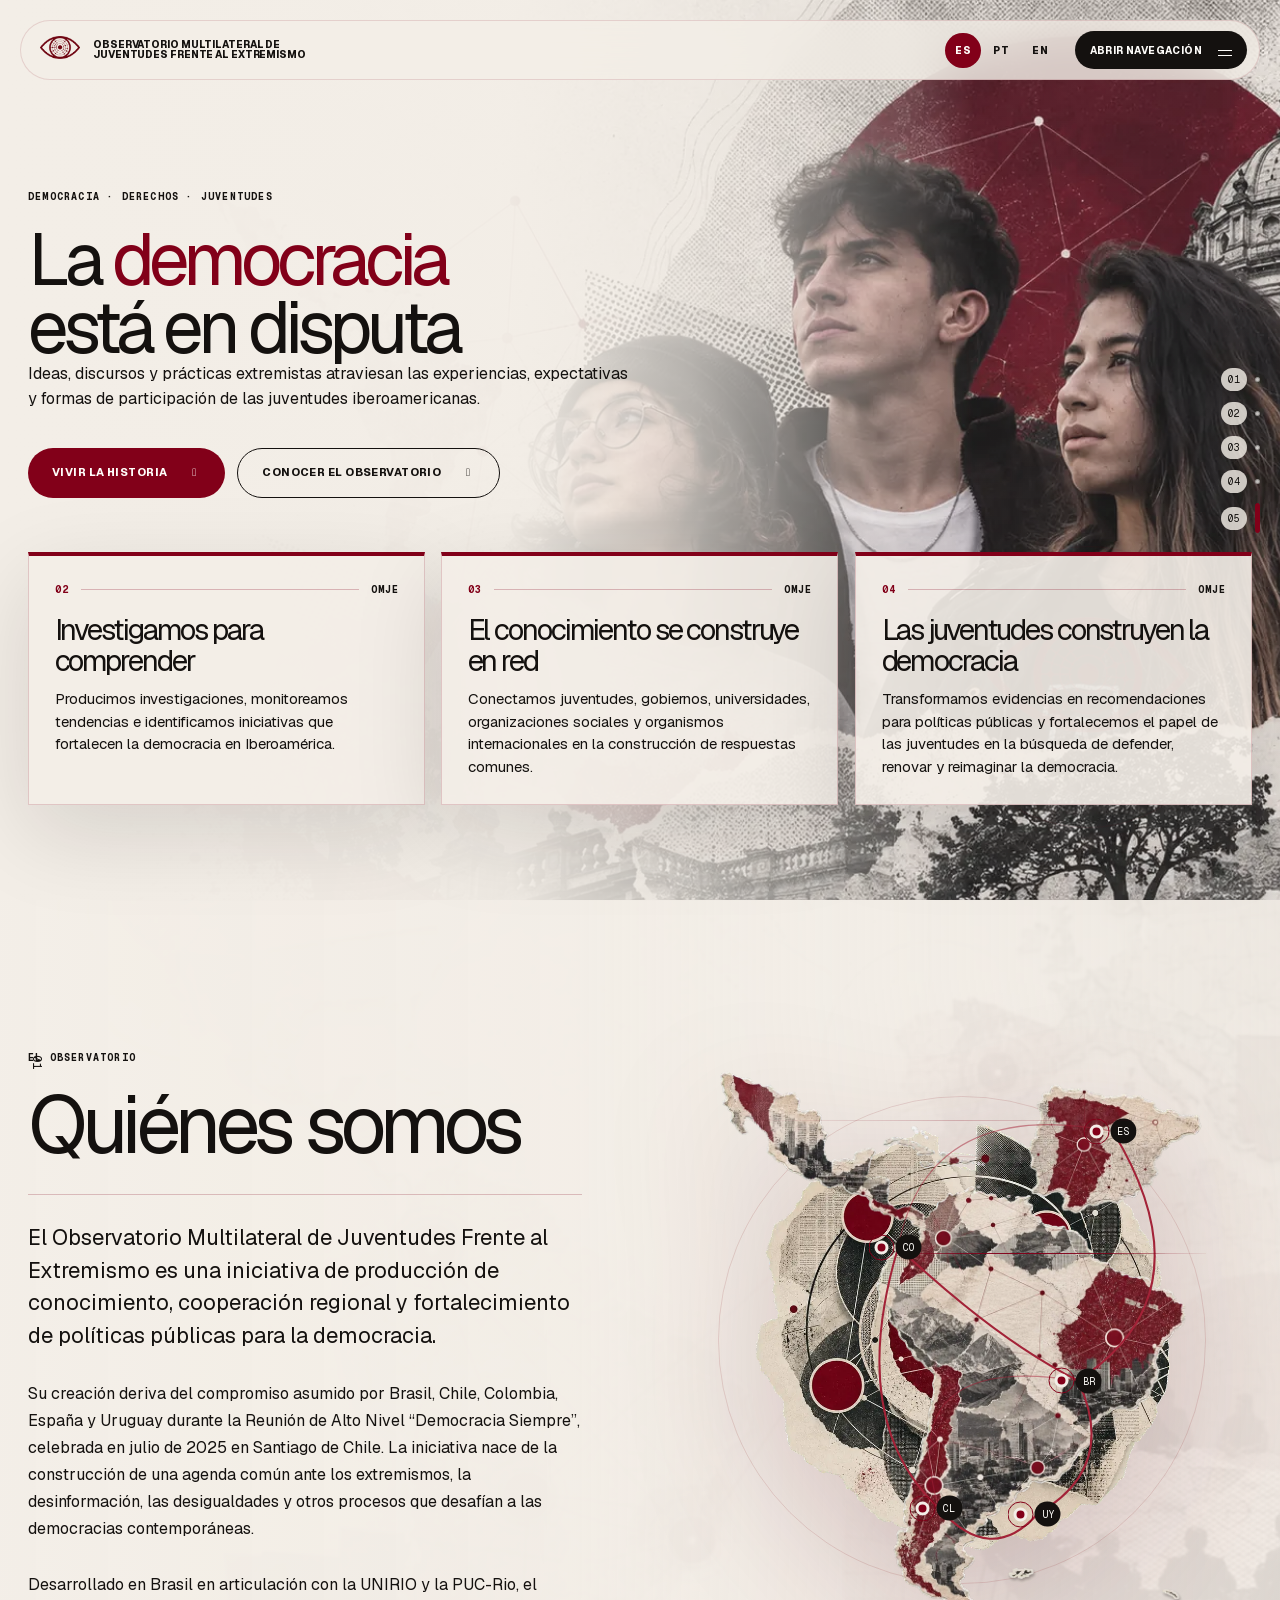
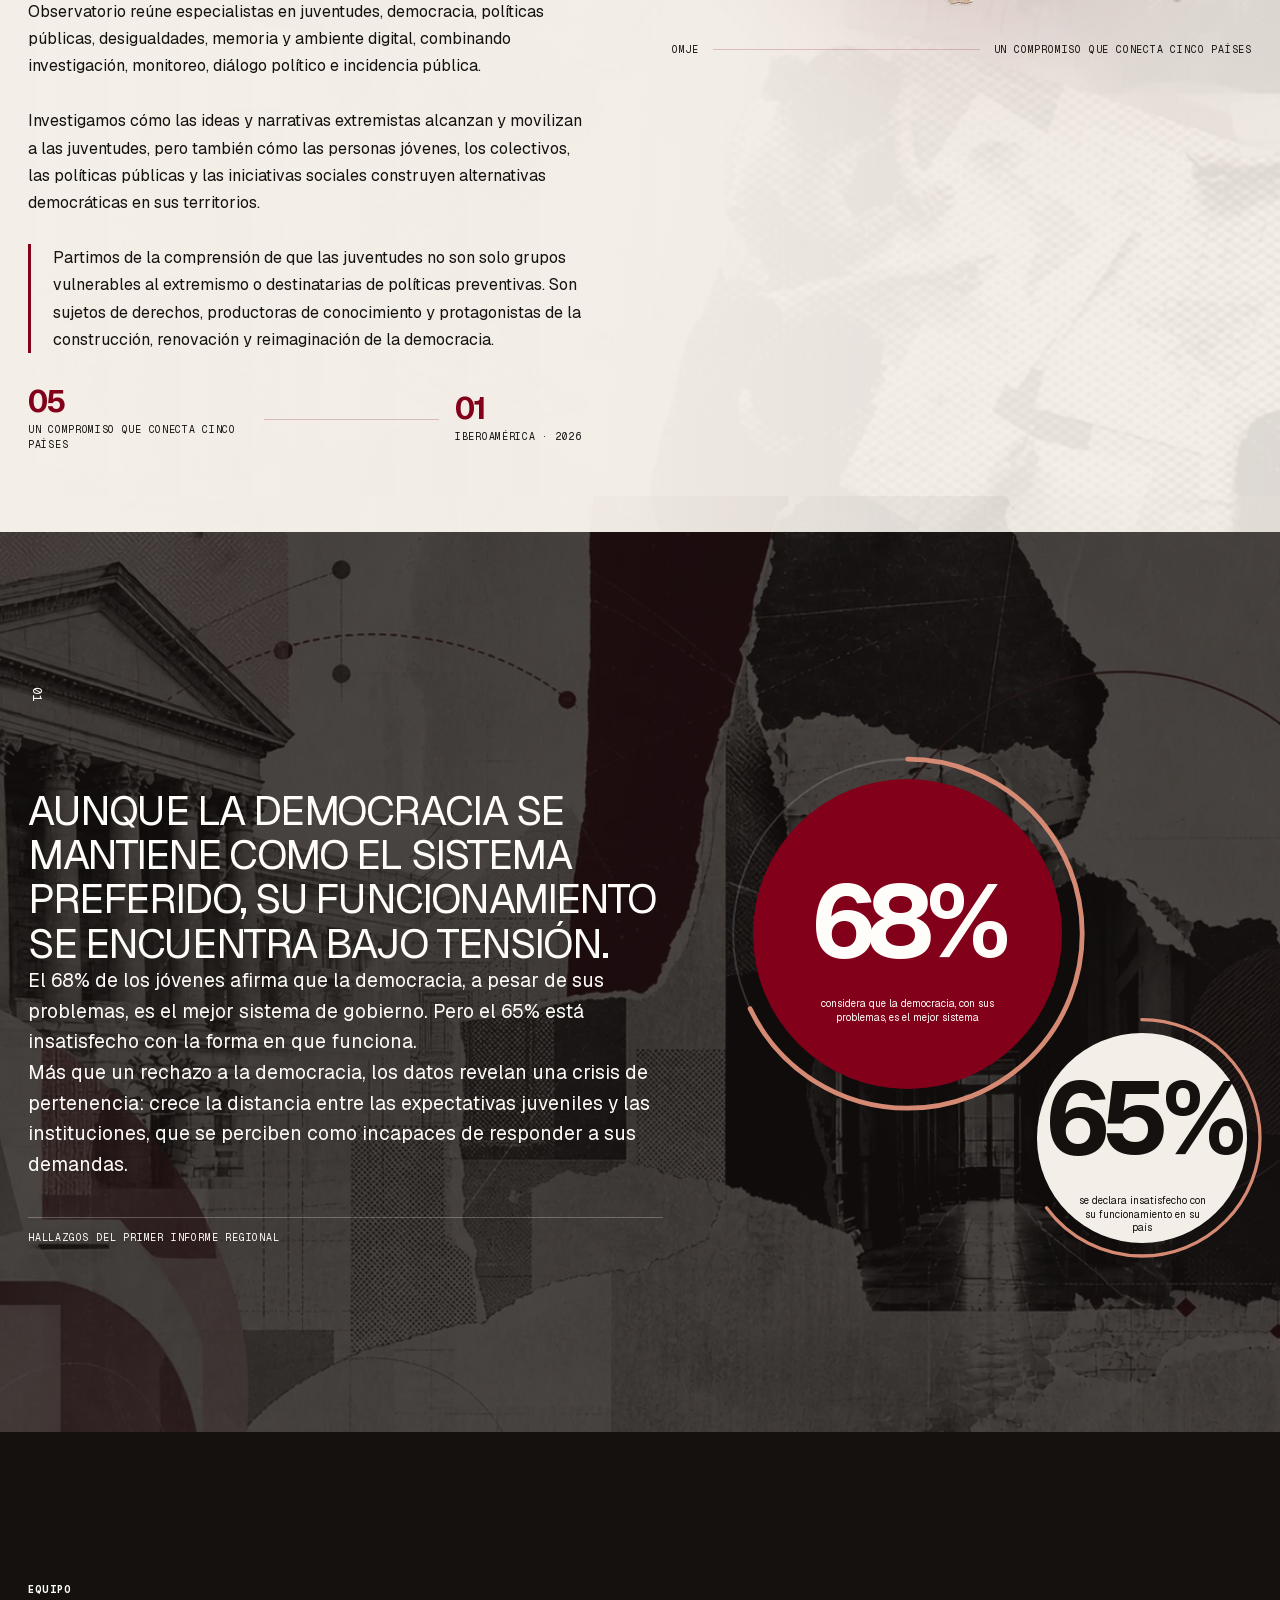
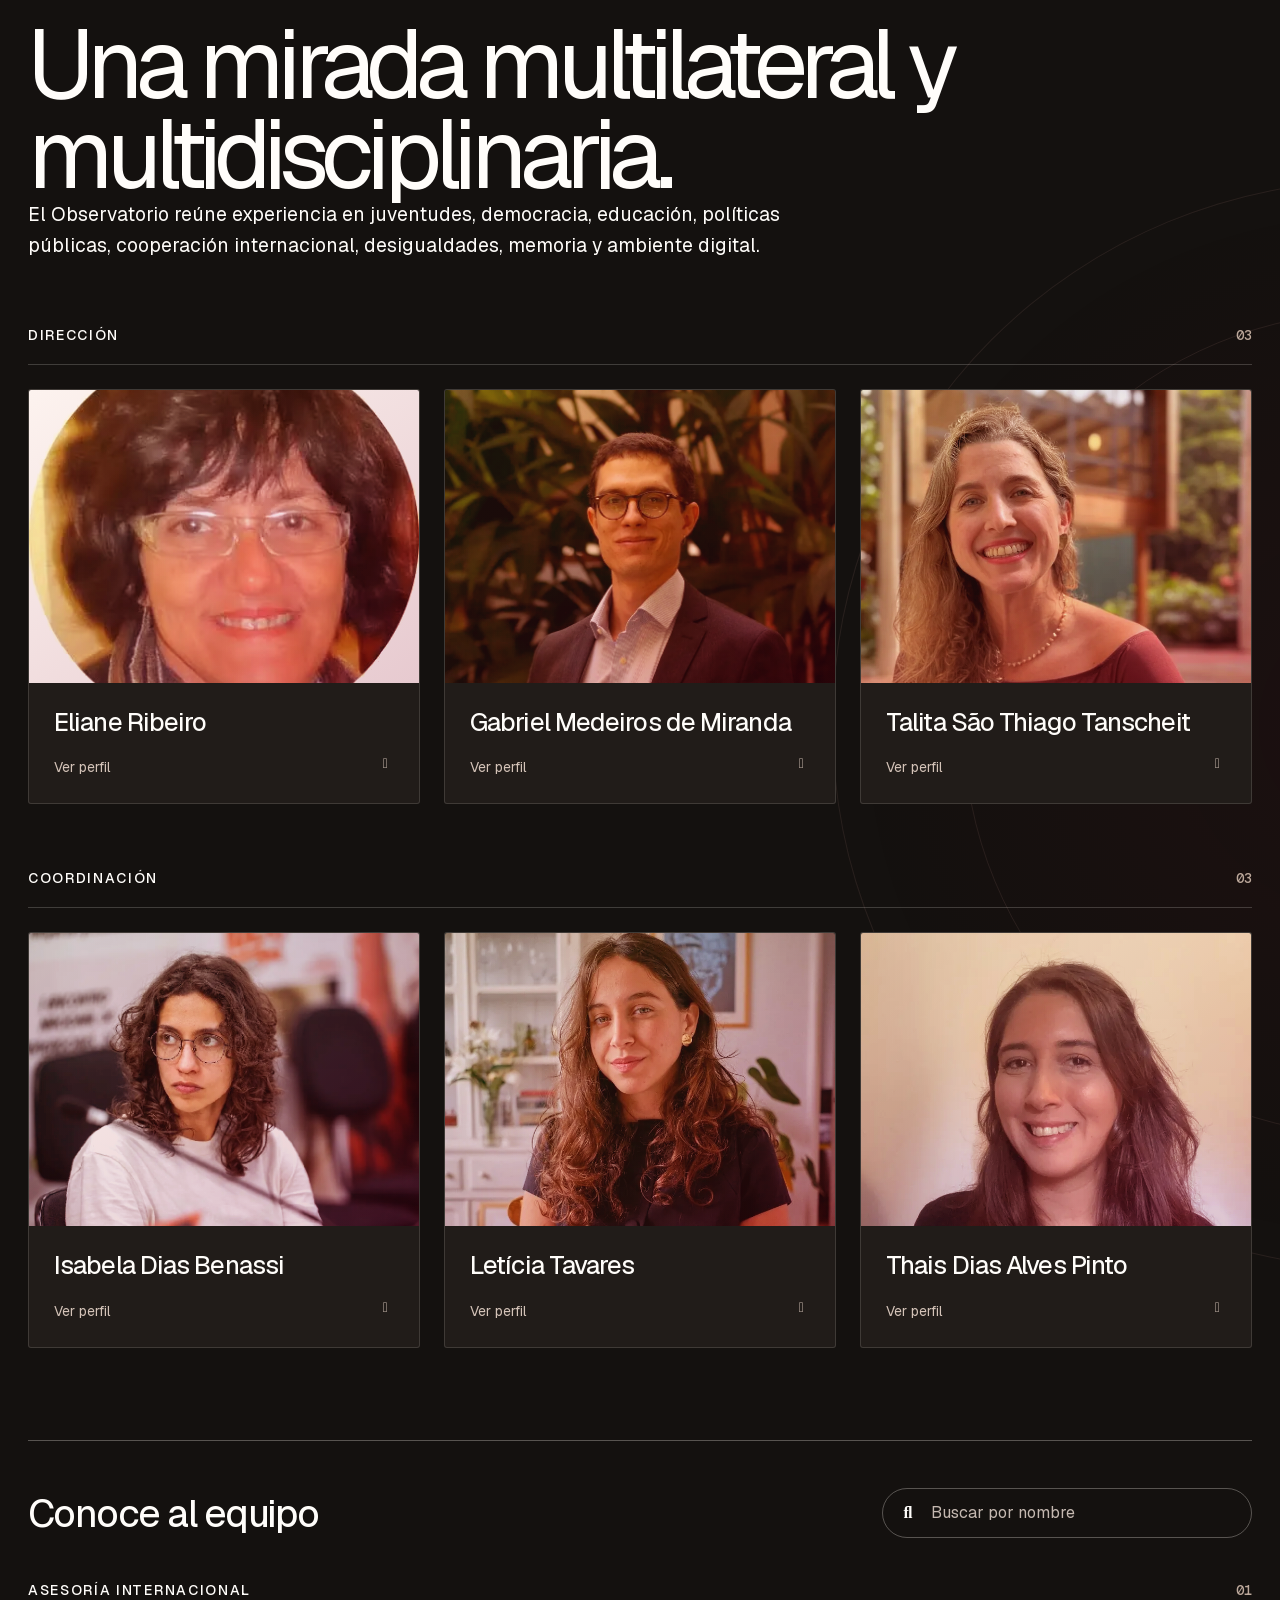
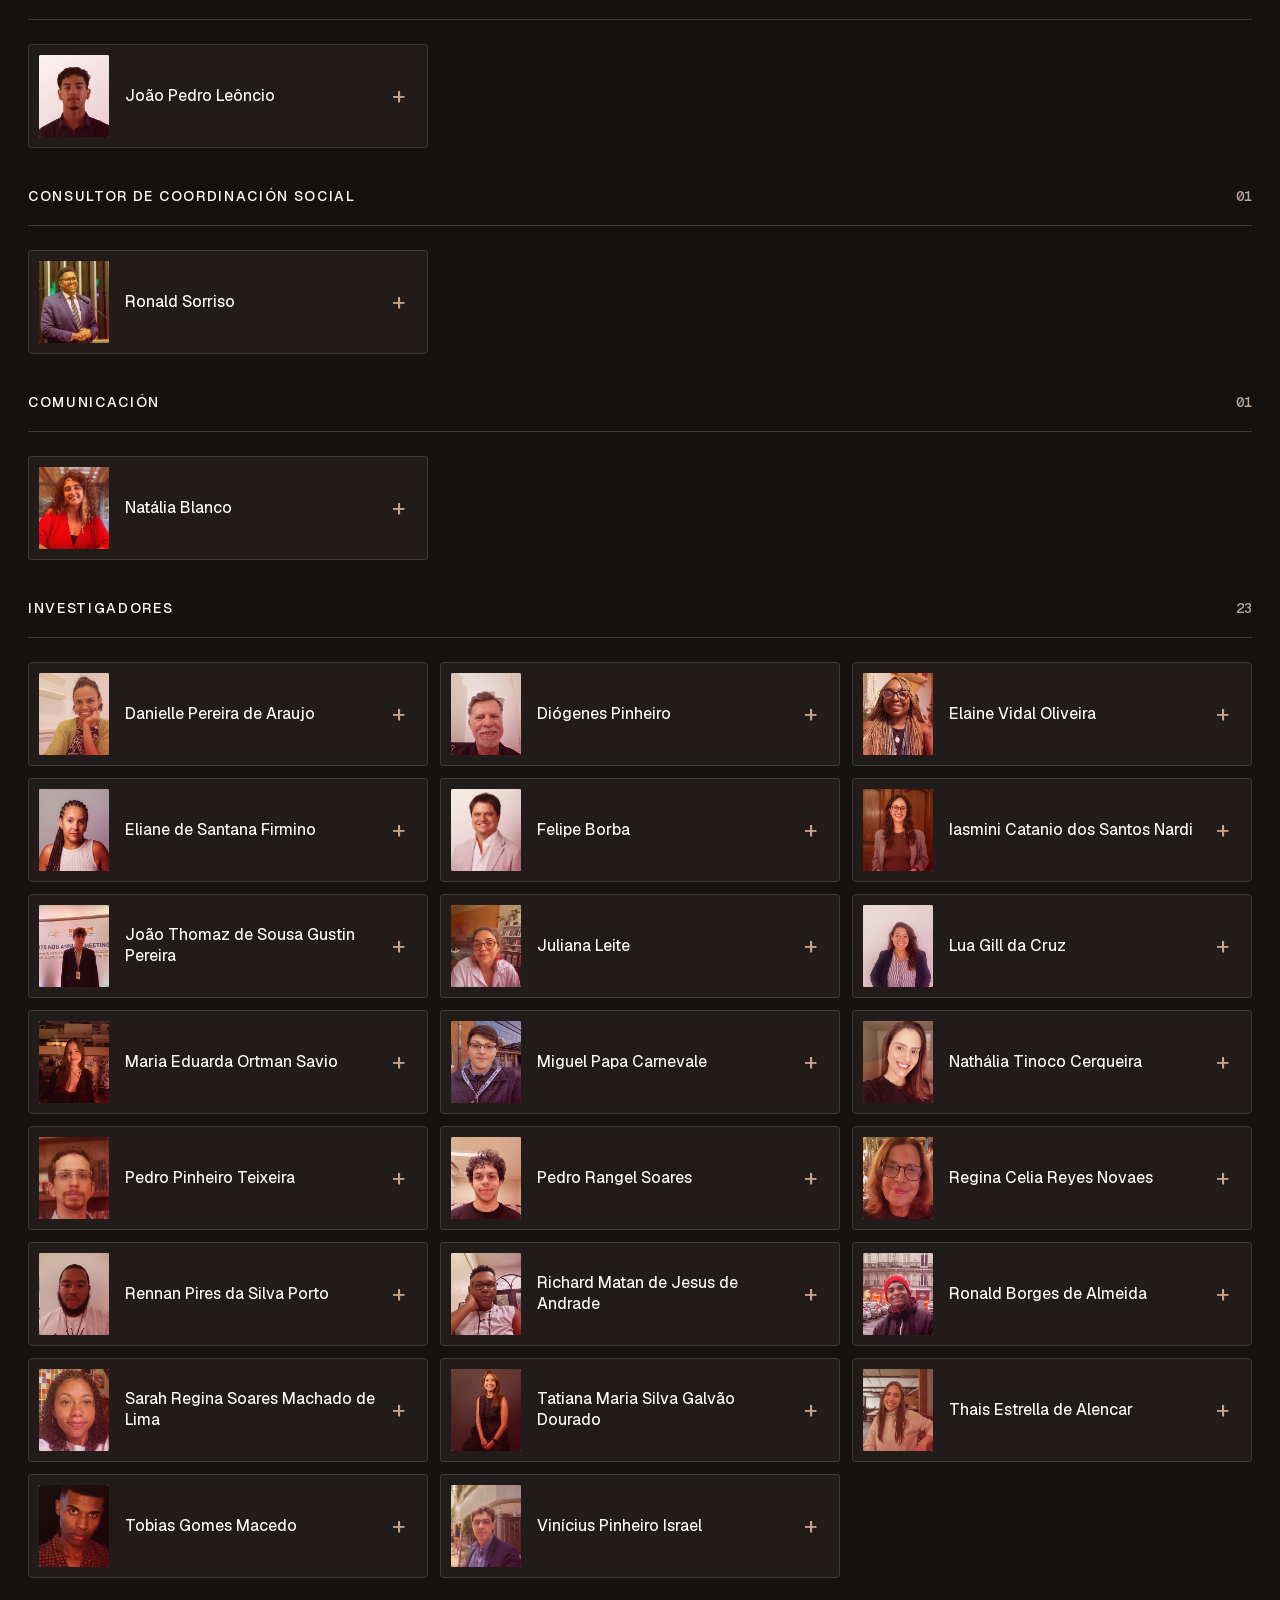
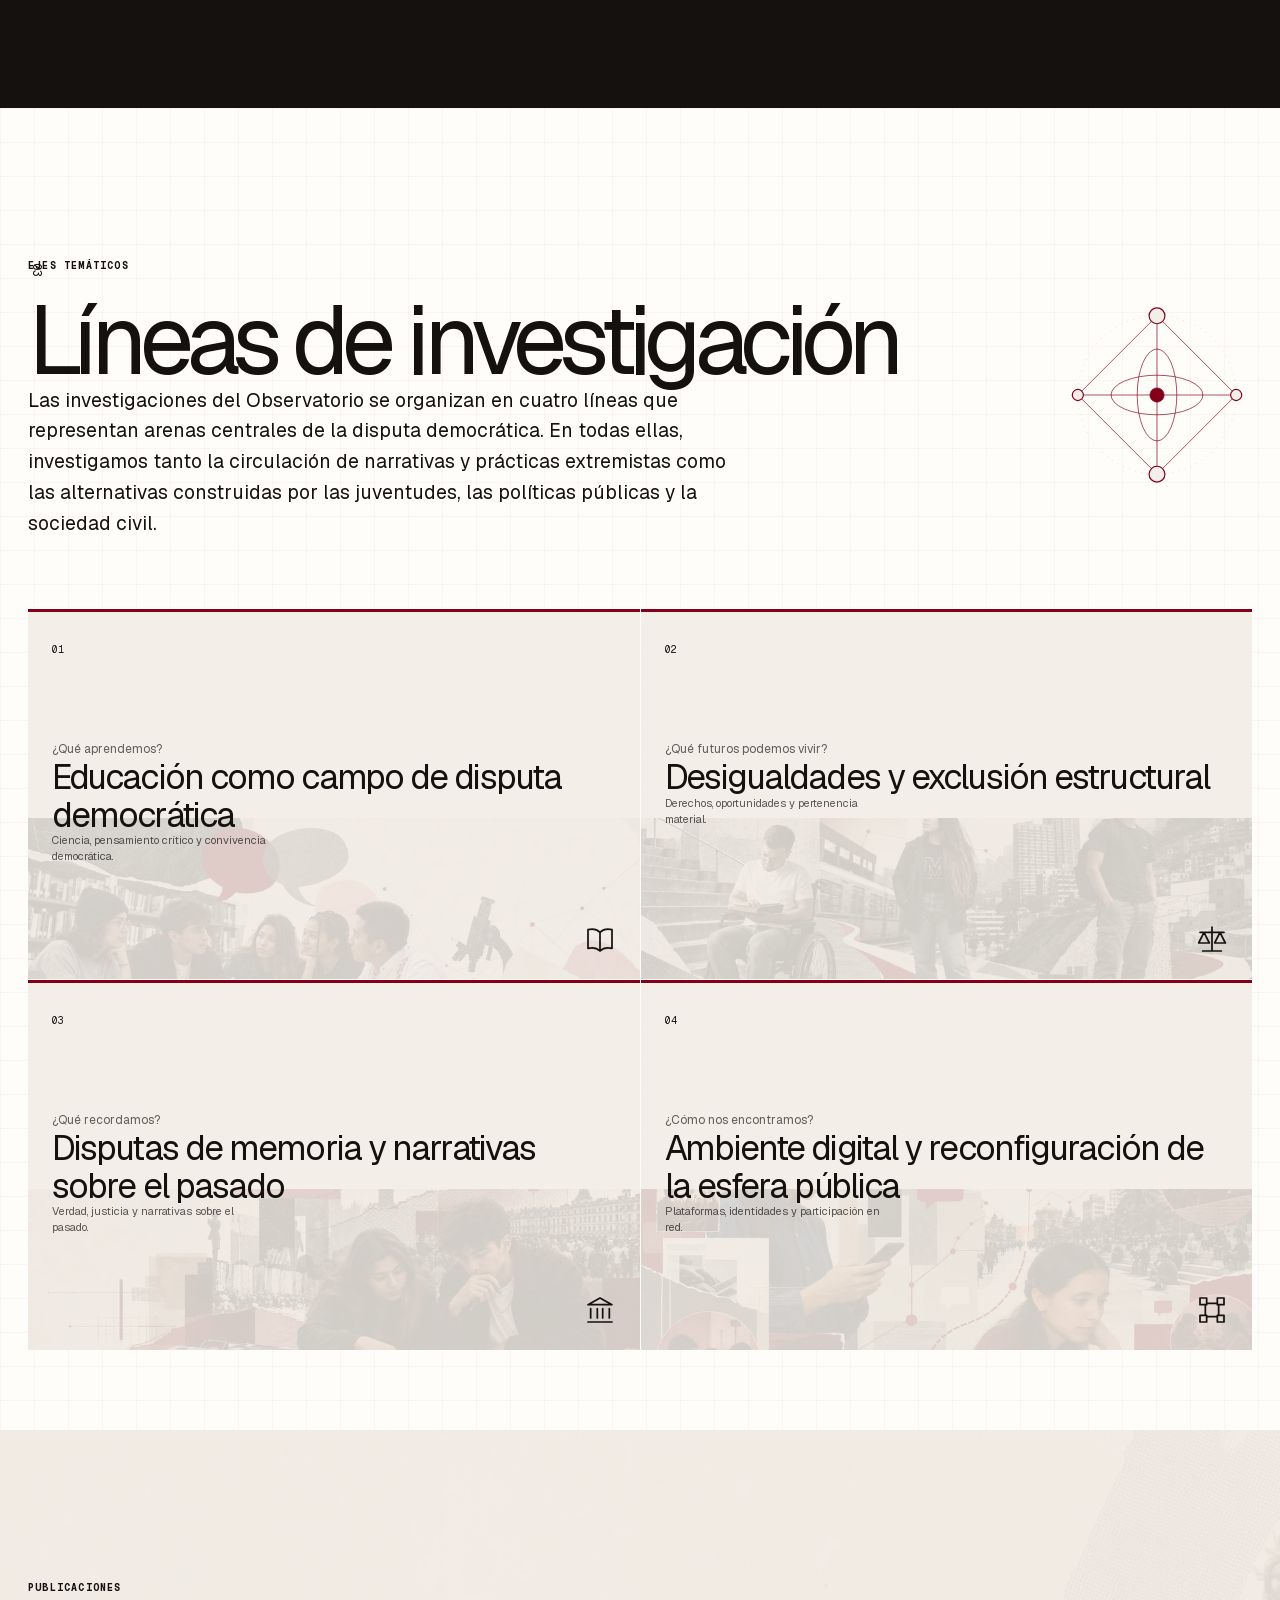
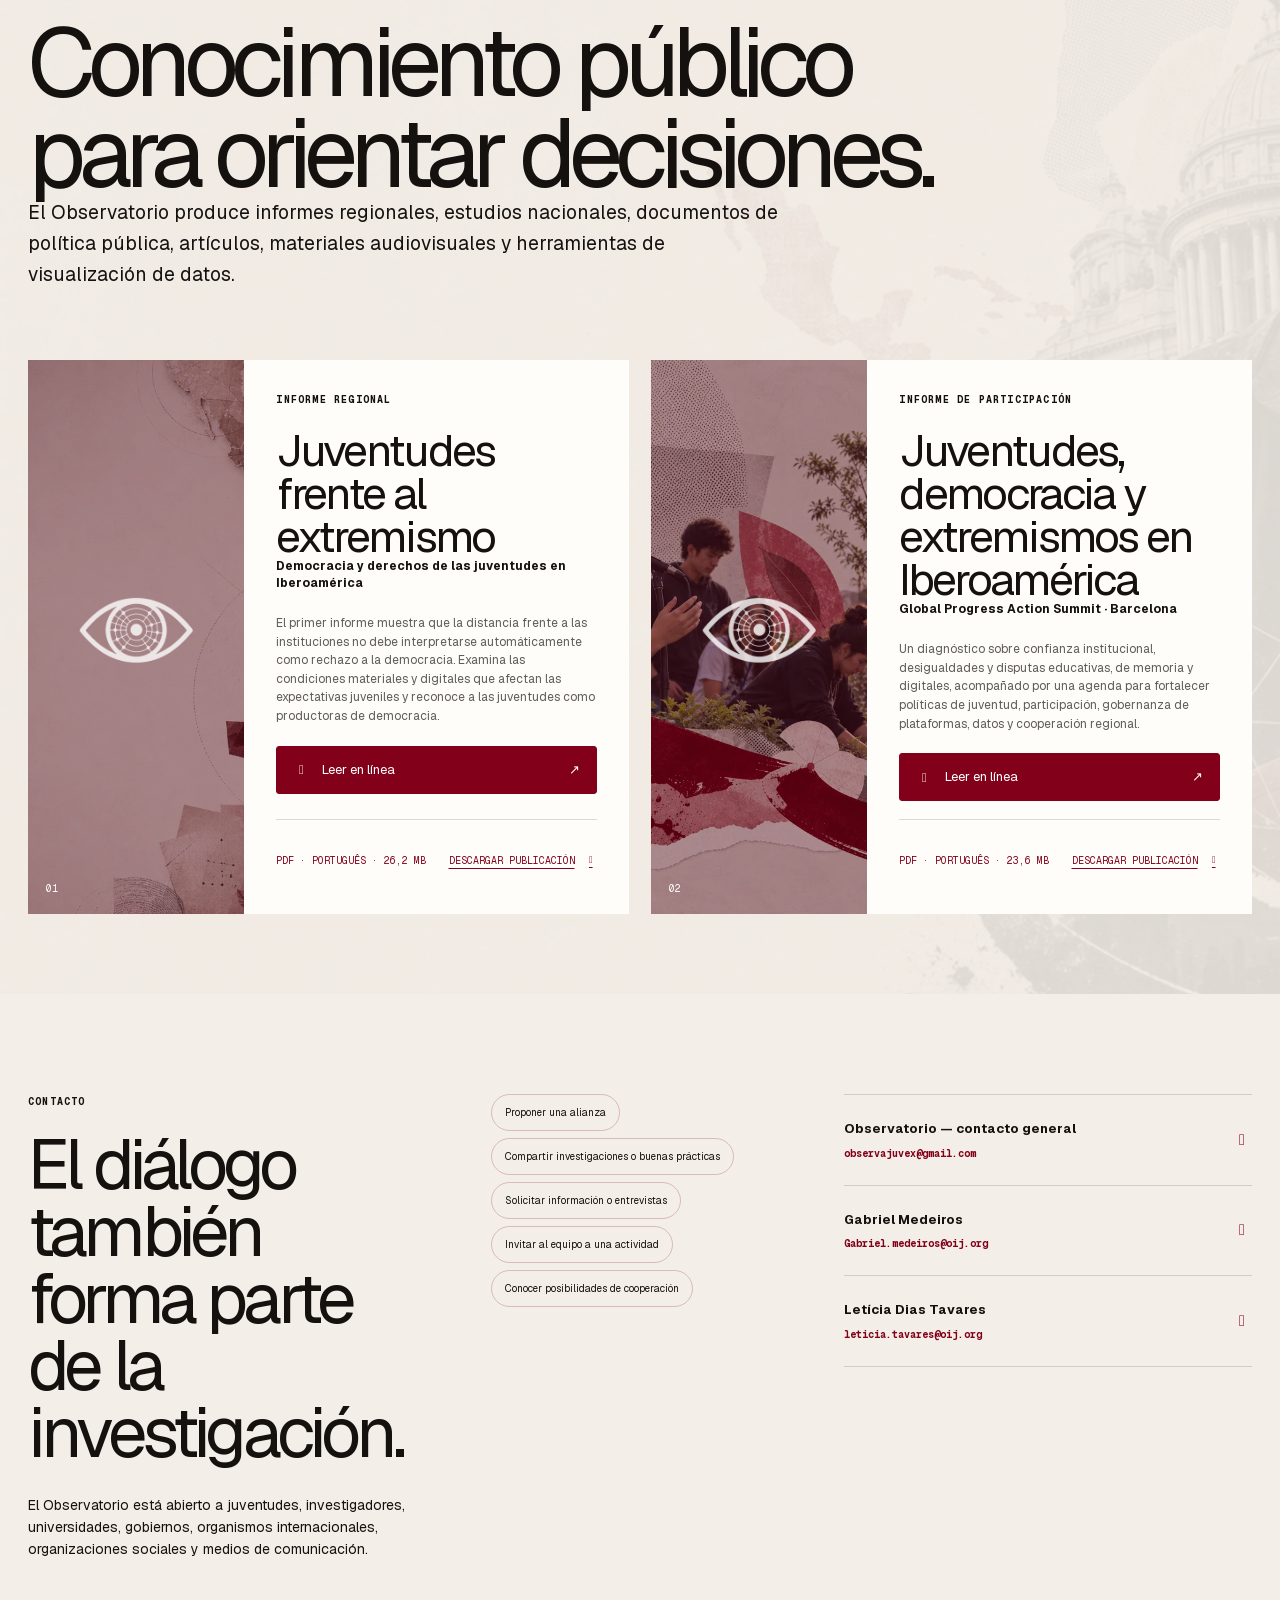
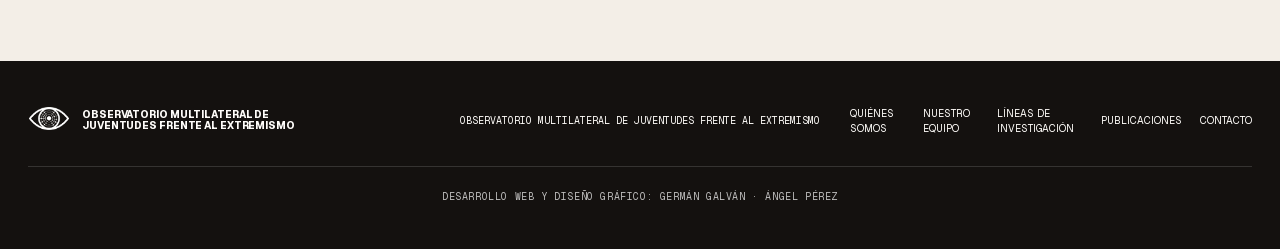
==== commit 431c7a30: "Accesibilidad: botón de menú con nombre, título legible para lectores de pantalla, letra mínima 10 p" ====
--- a/index.html
+++ b/index.html
@@ -37,7 +37,7 @@
     
   </head>
   <body>
-    <div id="root"><main class="site-shell "><a class="skip-link" href="#quienes-somos">Saltar al contenido</a><header class="floating-nav"><a class="brand " href="#inicio" aria-label="Observatorio Multilateral de Juventudes Frente al Extremismo"><img class="brand__eye" src="./brand/eye-burgundy-transparent.webp" alt=""/><span class="brand__name">Observatorio Multilateral de Juventudes Frente al Extremismo</span></a><div class="floating-nav__actions"><div class="language-switcher" aria-label="Seleccionar idioma"><a class="is-active" href="./" hrefLang="es" lang="es" aria-current="page">ES</a><a class="" href="./pt.html" hrefLang="pt" lang="pt">PT</a><a class="" href="./en.html" hrefLang="en" lang="en">EN</a></div><button class="menu-toggle" aria-expanded="false" aria-controls="site-menu"><span>Abrir navegación</span><i aria-hidden="true"></i></button></div></header><nav id="site-menu" class="site-menu " aria-hidden="true"><div class="site-menu__inner"><p class="eyebrow">Iberoamérica · 2026</p><ol><li><a class="" href="#quienes-somos"><span>01</span>Quiénes somos</a></li><li><a class="" href="#equipo"><span>02</span>Nuestro equipo</a></li><li><a class="" href="#lineas-investigacion"><span>03</span>Líneas de investigación</a></li><li><a class="" href="#publicaciones"><span>04</span>Publicaciones</a></li><li><a class="" href="#contacto"><span>05</span>Contacto</a></li></ol><div class="site-menu__footer"><a href="#publicaciones">Publicaciones</a><a href="#contacto">Contacto</a></div></div></nav><aside class="chapter-rail" aria-label="Abrir navegación"><a class="" href="#quienes-somos" aria-label="Quiénes somos"><span>01</span><i aria-hidden="true"></i></a><a class="" href="#equipo" aria-label="Nuestro equipo"><span>02</span><i aria-hidden="true"></i></a><a class="" href="#lineas-investigacion" aria-label="Líneas de investigación"><span>03</span><i aria-hidden="true"></i></a><a class="" href="#publicaciones" aria-label="Publicaciones"><span>04</span><i aria-hidden="true"></i></a><a class="" href="#contacto" aria-label="Contacto"><span>05</span><i aria-hidden="true"></i></a></aside><section id="inicio" class="scene hero hero-film"><div class="hero__sticky"><div class="hero__frames" aria-hidden="true"><figure class="hero__frame"><img src="./visuals/masters/m01-hero-youth.webp" srcSet="/visuals/masters/m01-hero-youth-800.webp 800w, /visuals/masters/m01-hero-youth.webp 1600w" sizes="100vw" width="1600" height="865" alt="" fetchPriority="high" decoding="async"/></figure></div><div class="hero__content"><p class="eyebrow" data-reveal="true">Democracia · derechos · juventudes</p><h1 class="hero-title" data-reveal="true" style="--delay:80ms"><span class="hero-title__line"><span style="--word-delay:120ms">La </span><span style="--word-delay:185ms">democracia </span></span><span class="hero-title__line"><span style="--word-delay:315ms">está </span><span style="--word-delay:380ms">en </span><span style="--word-delay:445ms">disputa </span></span></h1><p class="hero__body" data-reveal="true" style="--delay:160ms">Ideas, discursos y prácticas extremistas atraviesan las experiencias, expectativas y formas de participación de las juventudes iberoamericanas.</p><div class="button-row" data-reveal="true" style="--delay:240ms"><a class="button button--primary" href="#tension">Vivir la historia<i class="fa-solid fa-arrow-down-long" aria-hidden="true"></i></a><a class="button button--ghost" href="#quienes-somos">Conocer el Observatorio<i class="fa-solid fa-arrow-right-long" aria-hidden="true"></i></a></div></div><div class="hero__story-cards"><article class="hero__story-card"><div><span>02</span><i aria-hidden="true"></i><small>OMJE</small></div><h2>Investigamos para comprender</h2><p>Producimos investigaciones, monitoreamos tendencias e identificamos iniciativas que fortalecen la democracia en Iberoamérica.</p></article><article class="hero__story-card"><div><span>03</span><i aria-hidden="true"></i><small>OMJE</small></div><h2>El conocimiento se construye en red</h2><p>Conectamos juventudes, gobiernos, universidades, organizaciones sociales y organismos internacionales en la construcción de respuestas comunes.</p></article><article class="hero__story-card"><div><span>04</span><i aria-hidden="true"></i><small>OMJE</small></div><h2>Las juventudes construyen la democracia</h2><p>Transformamos evidencias en recomendaciones para políticas públicas y fortalecemos el papel de las juventudes en la búsqueda de defender, renovar y reimaginar la democracia.</p></article></div><div class="hero__mark" aria-hidden="true"><div class="hero__mark-rings"><span></span><span></span><span></span></div><img src="./brand/eye-burgundy-transparent.webp" alt=""/></div></div></section><section id="quienes-somos" class="scene about-story"><img class="scene-master scene-master--about" loading="lazy" decoding="async" src="./visuals/masters/m09-regional-network.webp" alt="" aria-hidden="true"/><div class="chapter-index">01</div><div class="about-story__copy"><p class="eyebrow" data-reveal="true">El Observatorio</p><h2 data-reveal="true"><span>Quiénes somos</span></h2><div class="about-story__paragraphs"><p data-reveal="true">El Observatorio Multilateral de Juventudes Frente al Extremismo es una iniciativa de producción de conocimiento, cooperación regional y fortalecimiento de políticas públicas para la democracia.</p><p data-reveal="true">Su creación deriva del compromiso asumido por Brasil, Chile, Colombia, España y Uruguay durante la Reunión de Alto Nivel “Democracia Siempre”, celebrada en julio de 2025 en Santiago de Chile. La iniciativa nace de la construcción de una agenda común ante los extremismos, la desinformación, las desigualdades y otros procesos que desafían a las democracias contemporáneas.</p><p data-reveal="true">Desarrollado en Brasil en articulación con la UNIRIO y la PUC-Rio, el Observatorio reúne especialistas en juventudes, democracia, políticas públicas, desigualdades, memoria y ambiente digital, combinando investigación, monitoreo, diálogo político e incidencia pública.</p><p data-reveal="true">Investigamos cómo las ideas y narrativas extremistas alcanzan y movilizan a las juventudes, pero también cómo las personas jóvenes, los colectivos, las políticas públicas y las iniciativas sociales construyen alternativas democráticas en sus territorios.</p><p data-reveal="true">Partimos de la comprensión de que las juventudes no son solo grupos vulnerables al extremismo o destinatarias de políticas preventivas. Son sujetos de derechos, productoras de conocimiento y protagonistas de la construcción, renovación y reimaginación de la democracia.</p></div><div class="about-story__metrics" data-reveal="true"><span><strong>05</strong>Un compromiso que conecta cinco países</span><i aria-hidden="true"></i><span><strong>01</strong>Iberoamérica · 2026</span></div></div><div class="about-story__visual" data-reveal="true"><div class="about-story__map-stage"><svg class="network-trace" viewBox="0 0 100 100" preserveAspectRatio="none" aria-hidden="true" focusable="false"><path pathLength="1" d="M76 14 Q93 42 70 57 Q56 50 39 34 Q30 64 46 79 Q55 89 63 80 Q77 72 70 57"></path><path class="network-trace__echo" pathLength="1" d="M76 14 Q44 8 39 34 M46 79 Q38 52 70 57"></path></svg><div class="about-story__map-rings" aria-hidden="true"><i></i><i></i><i></i></div><img class="about-story__orbit" loading="lazy" decoding="async" src="./visuals/transparent/t04-network-orbit.webp" alt="" aria-hidden="true"/><img class="about-story__map" loading="lazy" decoding="async" src="./visuals/transparent/t01-iberoamerica-map.webp" alt="" aria-hidden="true"/><div class="about-story__routes" aria-hidden="true"><i></i><i></i><i></i><i></i></div><ul class="about-story__countries" aria-label="Un compromiso que conecta cinco países"><li style="--country-x:70%;--country-y:57%;--pulse-delay:0s"><i aria-hidden="true"></i><span>BR</span><strong>Brasil</strong></li><li style="--country-x:46%;--country-y:79%;--pulse-delay:-0.48s"><i aria-hidden="true"></i><span>CL</span><strong>Chile</strong></li><li style="--country-x:39%;--country-y:34%;--pulse-delay:-0.96s"><i aria-hidden="true"></i><span>CO</span><strong>Colombia</strong></li><li style="--country-x:76%;--country-y:14%;--pulse-delay:-1.44s"><i aria-hidden="true"></i><span>ES</span><strong>España</strong></li><li style="--country-x:63%;--country-y:80%;--pulse-delay:-1.92s"><i aria-hidden="true"></i><span>UY</span><strong>Uruguay</strong></li></ul><div class="about-story__scan" aria-hidden="true"></div></div><div class="about-story__legend"><span>OMJE</span><i></i><span>Un compromiso que conecta cinco países</span></div></div></section><section id="tension" class="scene scene--ink story-panel"><img class="scene-master scene-master--tension" loading="lazy" decoding="async" src="./visuals/masters/m02-democratic-tension-v2.webp" alt="" aria-hidden="true"/><div class="chapter-index">01</div><div class="story-panel__copy"><h2 data-reveal="true">AUNQUE LA DEMOCRACIA SE MANTIENE COMO EL SISTEMA PREFERIDO, SU FUNCIONAMIENTO SE ENCUENTRA BAJO TENSIÓN.</h2><p class="story-panel__data-copy" data-reveal="true">El 68% de los jóvenes afirma que la democracia, a pesar de sus problemas, es el mejor sistema de gobierno. Pero el 65% está insatisfecho con la forma en que funciona.</p><p data-reveal="true">Más que un rechazo a la democracia, los datos revelan una crisis de pertenencia: crece la distancia entre las expectativas juveniles y las instituciones, que se perciben como incapaces de responder a sus demandas.</p><small data-reveal="true">Hallazgos del primer informe regional</small></div><div class="data-stage" aria-label="Hallazgos del primer informe regional"><div class="data-stage__circle" data-reveal="true"><svg class="stat-arc" viewBox="0 0 100 100" aria-hidden="true" focusable="false" style="--arc-value:68"><circle class="stat-arc__track" cx="50" cy="50" r="47"></circle><circle class="stat-arc__value" pathLength="100" cx="50" cy="50" r="47"></circle></svg><strong>68%</strong><span>considera que la democracia, con sus problemas, es el mejor sistema</span></div><div class="data-stage__circle data-stage__circle--secondary" data-reveal="true" style="--delay:180ms"><svg class="stat-arc" viewBox="0 0 100 100" aria-hidden="true" focusable="false" style="--arc-value:65"><circle class="stat-arc__track" cx="50" cy="50" r="47"></circle><circle class="stat-arc__value" pathLength="100" cx="50" cy="50" r="47"></circle></svg><strong>65%</strong><span>se declara insatisfecho con su funcionamiento en su país</span></div></div></section><section id="equipo" class="scene team-story team-v2"><div class="team-v2__halo" aria-hidden="true"></div><div class="team-story__heading"><p class="eyebrow" data-reveal="true">Equipo</p><h2 data-reveal="true">Una mirada multilateral y multidisciplinaria.</h2><p data-reveal="true">El Observatorio reúne experiencia en juventudes, democracia, educación, políticas públicas, cooperación internacional, desigualdades, memoria y ambiente digital.</p></div><div class="team-group"><h3 class="team-group__heading">DIRECCIÓN<span aria-hidden="true">03</span></h3><div class="team-leaders"><button class="team-leader" aria-label="Ver perfil: Eliane Ribeiro" aria-haspopup="dialog" data-team-reveal="true" style="--team-delay:0ms"><span class="team-photo team-leader__photo"><img src="./team/eliane-ribeiro.webp" style="object-position:50% 50%" alt="" loading="lazy" decoding="async"/></span><span class="team-leader__text"><strong>Eliane Ribeiro</strong><span>Ver perfil<i class="fa-solid fa-arrow-up-right-from-square" aria-hidden="true"></i></span></span></button><button class="team-leader" aria-label="Ver perfil: Gabriel Medeiros de Miranda" aria-haspopup="dialog" data-team-reveal="true" style="--team-delay:65ms"><span class="team-photo team-leader__photo"><img src="./team/gabriel-medeiros.webp" style="object-position:50% 28%" alt="" loading="lazy" decoding="async"/></span><span class="team-leader__text"><strong>Gabriel Medeiros de Miranda</strong><span>Ver perfil<i class="fa-solid fa-arrow-up-right-from-square" aria-hidden="true"></i></span></span></button><button class="team-leader" aria-label="Ver perfil: Talita São Thiago Tanscheit" aria-haspopup="dialog" data-team-reveal="true" style="--team-delay:130ms"><span class="team-photo team-leader__photo"><img src="./team/talita-tanscheit.webp" style="object-position:50% 25%" alt="" loading="lazy" decoding="async"/></span><span class="team-leader__text"><strong>Talita São Thiago Tanscheit</strong><span>Ver perfil<i class="fa-solid fa-arrow-up-right-from-square" aria-hidden="true"></i></span></span></button></div></div><div class="team-group"><h3 class="team-group__heading">COORDINACIÓN<span aria-hidden="true">03</span></h3><div class="team-leaders"><button class="team-leader" aria-label="Ver perfil: Isabela Dias Benassi" aria-haspopup="dialog" data-team-reveal="true" style="--team-delay:0ms"><span class="team-photo team-leader__photo"><img src="./team/isabela-benassi.webp" style="object-position:45% 40%" alt="" loading="lazy" decoding="async"/></span><span class="team-leader__text"><strong>Isabela Dias Benassi</strong><span>Ver perfil<i class="fa-solid fa-arrow-up-right-from-square" aria-hidden="true"></i></span></span></button><button class="team-leader" aria-label="Ver perfil: Letícia Tavares" aria-haspopup="dialog" data-team-reveal="true" style="--team-delay:65ms"><span class="team-photo team-leader__photo"><img src="./team/leticia-tavares.webp" style="object-position:50% 28%" alt="" loading="lazy" decoding="async"/></span><span class="team-leader__text"><strong>Letícia Tavares</strong><span>Ver perfil<i class="fa-solid fa-arrow-up-right-from-square" aria-hidden="true"></i></span></span></button><button class="team-leader" aria-label="Ver perfil: Thais Dias Alves Pinto" aria-haspopup="dialog" data-team-reveal="true" style="--team-delay:130ms"><span class="team-photo team-leader__photo"><img src="./team/thais-dias.webp" style="object-position:50% 58%" alt="" loading="lazy" decoding="async"/></span><span class="team-leader__text"><strong>Thais Dias Alves Pinto</strong><span>Ver perfil<i class="fa-solid fa-arrow-up-right-from-square" aria-hidden="true"></i></span></span></button></div></div><div class="team-directory"><div class="team-directory__bar"><h3>Conoce al equipo</h3><div class="team-search"><i class="fa-solid fa-magnifying-glass" aria-hidden="true"></i><input type="search" placeholder="Buscar por nombre" aria-label="Buscar por nombre" value=""/></div></div><div class="team-group team-group--compact"><h4 class="team-group__heading">ASESORÍA INTERNACIONAL<span>01</span></h4><div class="team-directory__grid"><button class="team-person" aria-label="Ver perfil: João Pedro Leôncio" aria-haspopup="dialog" data-team-reveal="true" style="--team-delay:0ms"><span class="team-photo team-person__photo"><img src="./team/joao-pedro-leoncio-thumb.jpg?v=team-final" style="object-position:50% 32%" alt="" loading="lazy" decoding="async" width="76" height="88"/></span><span class="team-person__name">João Pedro Leôncio</span><span class="team-person__plus" aria-hidden="true">+</span></button></div></div><div class="team-group team-group--compact"><h4 class="team-group__heading">CONSULTOR DE COORDINACIÓN SOCIAL<span>01</span></h4><div class="team-directory__grid"><button class="team-person" aria-label="Ver perfil: Ronald Sorriso" aria-haspopup="dialog" data-team-reveal="true" style="--team-delay:0ms"><span class="team-photo team-person__photo"><img src="./team/ronald-sorriso-thumb.jpg?v=team-final" style="object-position:39% 30%" alt="" loading="lazy" decoding="async" width="76" height="88"/></span><span class="team-person__name">Ronald Sorriso</span><span class="team-person__plus" aria-hidden="true">+</span></button></div></div><div class="team-group team-group--compact"><h4 class="team-group__heading">COMUNICACIÓN<span>01</span></h4><div class="team-directory__grid"><button class="team-person" aria-label="Ver perfil: Natália Blanco" aria-haspopup="dialog" data-team-reveal="true" style="--team-delay:0ms"><span class="team-photo team-person__photo"><img src="./team/natalia-blanco-thumb.jpg?v=team-final" style="object-position:50% 32%" alt="" loading="lazy" decoding="async" width="76" height="88"/></span><span class="team-person__name">Natália Blanco</span><span class="team-person__plus" aria-hidden="true">+</span></button></div></div><div class="team-group team-group--compact"><h4 class="team-group__heading">INVESTIGADORES<span>23</span></h4><div class="team-directory__grid"><button class="team-person" aria-label="Ver perfil: Danielle Pereira de Araujo" aria-haspopup="dialog" data-team-reveal="true" style="--team-delay:0ms"><span class="team-photo team-person__photo"><img src="./team/danielle-araujo-thumb.jpg?v=team-final" style="object-position:55% 28%" alt="" loading="lazy" decoding="async" width="76" height="88"/></span><span class="team-person__name">Danielle Pereira de Araujo</span><span class="team-person__plus" aria-hidden="true">+</span></button><button class="team-person" aria-label="Ver perfil: Diógenes Pinheiro" aria-haspopup="dialog" data-team-reveal="true" style="--team-delay:35ms"><span class="team-photo team-person__photo"><img src="./team/diogenes-pinheiro-thumb.jpg?v=team-final" style="object-position:50% 55%" alt="" loading="lazy" decoding="async" width="76" height="88"/></span><span class="team-person__name">Diógenes Pinheiro</span><span class="team-person__plus" aria-hidden="true">+</span></button><button class="team-person" aria-label="Ver perfil: Elaine Vidal Oliveira" aria-haspopup="dialog" data-team-reveal="true" style="--team-delay:70ms"><span class="team-photo team-person__photo"><img src="./team/elaine-vidal-thumb.jpg?v=team-final" style="object-position:50% 30%" alt="" loading="lazy" decoding="async" width="76" height="88"/></span><span class="team-person__name">Elaine Vidal Oliveira</span><span class="team-person__plus" aria-hidden="true">+</span></button><button class="team-person" aria-label="Ver perfil: Eliane de Santana Firmino" aria-haspopup="dialog" data-team-reveal="true" style="--team-delay:0ms"><span class="team-photo team-person__photo"><img src="./team/eliane-firmino-thumb.jpg?v=team-final" style="object-position:50% 32%" alt="" loading="lazy" decoding="async" width="76" height="88"/></span><span class="team-person__name">Eliane de Santana Firmino</span><span class="team-person__plus" aria-hidden="true">+</span></button><button class="team-person" aria-label="Ver perfil: Felipe Borba" aria-haspopup="dialog" data-team-reveal="true" style="--team-delay:35ms"><span class="team-photo team-person__photo"><img src="./team/felipe-borba-thumb.jpg?v=team-final" style="object-position:50% 32%" alt="" loading="lazy" decoding="async" width="76" height="88"/></span><span class="team-person__name">Felipe Borba</span><span class="team-person__plus" aria-hidden="true">+</span></button><button class="team-person" aria-label="Ver perfil: Iasmini Catanio dos Santos Nardi" aria-haspopup="dialog" data-team-reveal="true" style="--team-delay:70ms"><span class="team-photo team-person__photo"><img src="./team/iasmini-nardi-thumb.jpg?v=team-final" style="object-position:50% 25%" alt="" loading="lazy" decoding="async" width="76" height="88"/></span><span class="team-person__name">Iasmini Catanio dos Santos Nardi</span><span class="team-person__plus" aria-hidden="true">+</span></button><button class="team-person" aria-label="Ver perfil: João Thomaz de Sousa Gustin Pereira" aria-haspopup="dialog" data-team-reveal="true" style="--team-delay:0ms"><span class="team-photo team-person__photo"><img src="./team/joao-gustin-thumb.jpg?v=team-final" style="object-position:50% 38%" alt="" loading="lazy" decoding="async" width="76" height="88"/></span><span class="team-person__name">João Thomaz de Sousa Gustin Pereira</span><span class="team-person__plus" aria-hidden="true">+</span></button><button class="team-person" aria-label="Ver perfil: Juliana Leite" aria-haspopup="dialog" data-team-reveal="true" style="--team-delay:35ms"><span class="team-photo team-person__photo"><img src="./team/juliana-leite-thumb.jpg?v=team-final" style="object-position:50% 38%" alt="" loading="lazy" decoding="async" width="76" height="88"/></span><span class="team-person__name">Juliana Leite</span><span class="team-person__plus" aria-hidden="true">+</span></button><button class="team-person" aria-label="Ver perfil: Lua Gill da Cruz" aria-haspopup="dialog" data-team-reveal="true" style="--team-delay:70ms"><span class="team-photo team-person__photo"><img src="./team/lua-gill-thumb.jpg?v=team-final" style="object-position:50% 32%" alt="" loading="lazy" decoding="async" width="76" height="88"/></span><span class="team-person__name">Lua Gill da Cruz</span><span class="team-person__plus" aria-hidden="true">+</span></button><button class="team-person" aria-label="Ver perfil: Maria Eduarda Ortman Savio" aria-haspopup="dialog" data-team-reveal="true" style="--team-delay:0ms"><span class="team-photo team-person__photo"><img src="./team/maria-eduarda-savio-thumb.jpg?v=team-final" style="object-position:50% 40%" alt="" loading="lazy" decoding="async" width="76" height="88"/></span><span class="team-person__name">Maria Eduarda Ortman Savio</span><span class="team-person__plus" aria-hidden="true">+</span></button><button class="team-person" aria-label="Ver perfil: Miguel Papa Carnevale" aria-haspopup="dialog" data-team-reveal="true" style="--team-delay:35ms"><span class="team-photo team-person__photo"><img src="./team/miguel-carnevale-thumb.jpg?v=team-final" style="object-position:45% 30%" alt="" loading="lazy" decoding="async" width="76" height="88"/></span><span class="team-person__name">Miguel Papa Carnevale</span><span class="team-person__plus" aria-hidden="true">+</span></button><button class="team-person" aria-label="Ver perfil: Nathália Tinoco Cerqueira" aria-haspopup="dialog" data-team-reveal="true" style="--team-delay:70ms"><span class="team-photo team-person__photo"><img src="./team/nathalia-cerqueira-thumb.jpg?v=team-final" style="object-position:50% 30%" alt="" loading="lazy" decoding="async" width="76" height="88"/></span><span class="team-person__name">Nathália Tinoco Cerqueira</span><span class="team-person__plus" aria-hidden="true">+</span></button><button class="team-person" aria-label="Ver perfil: Pedro Pinheiro Teixeira" aria-haspopup="dialog" data-team-reveal="true" style="--team-delay:0ms"><span class="team-photo team-person__photo"><img src="./team/pedro-teixeira-thumb.jpg?v=team-final" style="object-position:50% 25%" alt="" loading="lazy" decoding="async" width="76" height="88"/></span><span class="team-person__name">Pedro Pinheiro Teixeira</span><span class="team-person__plus" aria-hidden="true">+</span></button><button class="team-person" aria-label="Ver perfil: Pedro Rangel Soares" aria-haspopup="dialog" data-team-reveal="true" style="--team-delay:35ms"><span class="team-photo team-person__photo"><img src="./team/pedro-rangel-soares-thumb.jpg?v=team-final" style="object-position:50% 38%" alt="" loading="lazy" decoding="async" width="76" height="88"/></span><span class="team-person__name">Pedro Rangel Soares</span><span class="team-person__plus" aria-hidden="true">+</span></button><button class="team-person" aria-label="Ver perfil: Regina Celia Reyes Novaes" aria-haspopup="dialog" data-team-reveal="true" style="--team-delay:70ms"><span class="team-photo team-person__photo"><img src="./team/regina-novaes-thumb.jpg?v=team-final" style="object-position:50% 30%" alt="" loading="lazy" decoding="async" width="76" height="88"/></span><span class="team-person__name">Regina Celia Reyes Novaes</span><span class="team-person__plus" aria-hidden="true">+</span></button><button class="team-person" aria-label="Ver perfil: Rennan Pires da Silva Porto" aria-haspopup="dialog" data-team-reveal="true" style="--team-delay:0ms"><span class="team-photo team-person__photo"><img src="./team/rennan-porto-thumb.jpg?v=team-final" style="object-position:50% 45%" alt="" loading="lazy" decoding="async" width="76" height="88"/></span><span class="team-person__name">Rennan Pires da Silva Porto</span><span class="team-person__plus" aria-hidden="true">+</span></button><button class="team-person" aria-label="Ver perfil: Richard Matan de Jesus de Andrade" aria-haspopup="dialog" data-team-reveal="true" style="--team-delay:35ms"><span class="team-photo team-person__photo"><img src="./team/richard-matan-thumb.jpg?v=team-final" style="object-position:50% 38%" alt="" loading="lazy" decoding="async" width="76" height="88"/></span><span class="team-person__name">Richard Matan de Jesus de Andrade</span><span class="team-person__plus" aria-hidden="true">+</span></button><button class="team-person" aria-label="Ver perfil: Ronald Borges de Almeida" aria-haspopup="dialog" data-team-reveal="true" style="--team-delay:70ms"><span class="team-photo team-person__photo"><img src="./team/ronald-borges-thumb.jpg?v=team-final" style="object-position:50% 50%" alt="" loading="lazy" decoding="async" width="76" height="88"/></span><span class="team-person__name">Ronald Borges de Almeida</span><span class="team-person__plus" aria-hidden="true">+</span></button><button class="team-person" aria-label="Ver perfil: Sarah Regina Soares Machado de Lima" aria-haspopup="dialog" data-team-reveal="true" style="--team-delay:0ms"><span class="team-photo team-person__photo"><img src="./team/sarah-lima-thumb.jpg?v=team-final" style="object-position:50% 30%" alt="" loading="lazy" decoding="async" width="76" height="88"/></span><span class="team-person__name">Sarah Regina Soares Machado de Lima</span><span class="team-person__plus" aria-hidden="true">+</span></button><button class="team-person" aria-label="Ver perfil: Tatiana Maria Silva Galvão Dourado" aria-haspopup="dialog" data-team-reveal="true" style="--team-delay:35ms"><span class="team-photo team-person__photo"><img src="./team/tatiana-dourado-thumb.jpg?v=team-final" style="object-position:50% 20%" alt="" loading="lazy" decoding="async" width="76" height="88"/></span><span class="team-person__name">Tatiana Maria Silva Galvão Dourado</span><span class="team-person__plus" aria-hidden="true">+</span></button><button class="team-person" aria-label="Ver perfil: Thais Estrella de Alencar" aria-haspopup="dialog" data-team-reveal="true" style="--team-delay:70ms"><span class="team-photo team-person__photo"><img src="./team/thais-estrella-thumb.jpg?v=team-final" style="object-position:50% 30%" alt="" loading="lazy" decoding="async" width="76" height="88"/></span><span class="team-person__name">Thais Estrella de Alencar</span><span class="team-person__plus" aria-hidden="true">+</span></button><button class="team-person" aria-label="Ver perfil: Tobias Gomes Macedo" aria-haspopup="dialog" data-team-reveal="true" style="--team-delay:0ms"><span class="team-photo team-person__photo"><img src="./team/tobias-macedo-thumb.jpg?v=team-final" style="object-position:72% 35%" alt="" loading="lazy" decoding="async" width="76" height="88"/></span><span class="team-person__name">Tobias Gomes Macedo</span><span class="team-person__plus" aria-hidden="true">+</span></button><button class="team-person" aria-label="Ver perfil: Vinícius Pinheiro Israel" aria-haspopup="dialog" data-team-reveal="true" style="--team-delay:35ms"><span class="team-photo team-person__photo"><img src="./team/vinicius-pinheiro-israel-thumb.jpg?v=team-final" style="object-position:50% 46%" alt="" loading="lazy" decoding="async" width="76" height="88"/></span><span class="team-person__name">Vinícius Pinheiro Israel</span><span class="team-person__plus" aria-hidden="true">+</span></button></div></div></div><dialog class="team-profile" aria-labelledby="team-profile-name"></dialog></section><section id="lineas-investigacion" class="scene scene--paper arenas"><div class="chapter-index">03</div><div class="arenas__heading"><p class="eyebrow" data-reveal="true">Ejes temáticos</p><h2 data-reveal="true">Líneas de investigación</h2><p data-reveal="true">Las investigaciones del Observatorio se organizan en cuatro líneas que representan arenas centrales de la disputa democrática. En todas ellas, investigamos tanto la circulación de narrativas y prácticas extremistas como las alternativas construidas por las juventudes, las políticas públicas y la sociedad civil.</p><div class="research-mobile" aria-hidden="true"><svg viewBox="0 0 240 240" focusable="false"><circle class="research-mobile__rim" cx="120" cy="120" r="100"></circle><g class="research-mobile__rotor"><path d="M120 20 220 120 120 220 20 120Z M120 20V220 M20 120H220"></path><circle cx="120" cy="20" r="10"></circle><circle cx="220" cy="120" r="7"></circle><circle cx="120" cy="220" r="10"></circle><circle cx="20" cy="120" r="7"></circle></g><g class="research-mobile__core"><ellipse cx="120" cy="120" rx="58" ry="25"></ellipse><ellipse cx="120" cy="120" rx="25" ry="58"></ellipse><circle cx="120" cy="120" r="9"></circle></g></svg></div></div><div class="arena-grid"><article class="arena-card" data-reveal="true" style="--delay:0ms"><img src="./visuals/masters/m04-education.webp" loading="lazy" decoding="async" alt="" aria-hidden="true"/><span>01</span><p>¿Qué aprendemos?</p><h3>Educación como campo de disputa democrática</h3><small>Ciencia, pensamiento crítico y convivencia democrática.</small><svg class="research-icon" viewBox="0 0 24 24" fill="none" stroke="currentColor" stroke-width="1.3" stroke-linecap="round" stroke-linejoin="round" aria-hidden="true" focusable="false"><path d="M3 5c4-1 7 0 9 2 2-2 5-3 9-2v14c-4-1-7 0-9 2-2-2-5-3-9-2V5Zm9 2v14"></path></svg></article><article class="arena-card" data-reveal="true" style="--delay:90ms"><img src="./visuals/masters/m05-inequalities.webp" loading="lazy" decoding="async" alt="" aria-hidden="true"/><span>02</span><p>¿Qué futuros podemos vivir?</p><h3>Desigualdades y exclusión estructural</h3><small>Derechos, oportunidades y pertenencia material.</small><svg class="research-icon" viewBox="0 0 24 24" fill="none" stroke="currentColor" stroke-width="1.3" stroke-linecap="round" stroke-linejoin="round" aria-hidden="true" focusable="false"><path d="M12 3v18M5 21h14M3 7h18M6 7l-4 8h8L6 7Zm12 0-4 8h8l-4-8Z"></path></svg></article><article class="arena-card" data-reveal="true" style="--delay:180ms"><img src="./visuals/masters/m06-memory.webp" loading="lazy" decoding="async" alt="" aria-hidden="true"/><span>03</span><p>¿Qué recordamos?</p><h3>Disputas de memoria y narrativas sobre el pasado</h3><small>Verdad, justicia y narrativas sobre el pasado.</small><svg class="research-icon" viewBox="0 0 24 24" fill="none" stroke="currentColor" stroke-width="1.3" stroke-linecap="round" stroke-linejoin="round" aria-hidden="true" focusable="false"><path d="M3 8 12 3l9 5H3Zm2 3v7m5-7v7m4-7v7m5-7v7M3 21h18"></path></svg></article><article class="arena-card" data-reveal="true" style="--delay:270ms"><img src="./visuals/masters/m07-digital.webp" loading="lazy" decoding="async" alt="" aria-hidden="true"/><span>04</span><p>¿Cómo nos encontramos?</p><h3>Ambiente digital y reconfiguración de la esfera pública</h3><small>Plataformas, identidades y participación en red.</small><svg class="research-icon" viewBox="0 0 24 24" fill="none" stroke="currentColor" stroke-width="1.3" stroke-linecap="round" stroke-linejoin="round" aria-hidden="true" focusable="false"><path d="M8 7h8M7 8v8m1 1h8m1-9v8M3 3h5v5H3V3Zm13 0h5v5h-5V3ZM3 16h5v5H3v-5Zm13 0h5v5h-5v-5Z"></path></svg></article></div></section><section id="publicaciones" class="scene publications"><div class="publications__heading"><p class="eyebrow" data-reveal="true">Publicaciones</p><h2 data-reveal="true">Conocimiento público para orientar decisiones.</h2><p data-reveal="true">El Observatorio produce informes regionales, estudios nacionales, documentos de política pública, artículos, materiales audiovisuales y herramientas de visualización de datos.</p></div><div class="publication-grid"><article class="publication-card" data-reveal="true" style="--delay:0ms"><div class="publication-card__cover"><img src="./visuals/derived/d25-network-left.jpg" alt=""/><img class="publication-card__eye" src="./brand/eye-burgundy-transparent.webp" alt=""/><span>0<!-- -->1</span></div><div class="publication-card__copy"><p class="eyebrow">Informe regional</p><h3>Juventudes frente al extremismo</h3><strong>Democracia y derechos de las juventudes en Iberoamérica</strong><p>El primer informe muestra que la distancia frente a las instituciones no debe interpretarse automáticamente como rechazo a la democracia. Examina las condiciones materiales y digitales que afectan las expectativas juveniles y reconoce a las juventudes como productoras de democracia.</p><button class="publication-card__read" type="button" aria-label="Leer en línea: Juventudes frente al extremismo"><i class="fa-solid fa-book-open" aria-hidden="true"></i>Leer en línea<span aria-hidden="true">↗</span></button><dialog class="report-reader" aria-label="Lector de publicaciones: Juventudes frente al extremismo"></dialog><div><span>PDF · Português · 26,2 MB</span><a class="publication-card__download" href="./reports/juventudes-e-democracia-na-ibero-america.pdf" download="" aria-label="Descargar publicación: Juventudes frente al extremismo (PDF, Português)">Descargar publicación<i class="fa-solid fa-download" aria-hidden="true"></i></a></div></div></article><article class="publication-card" data-reveal="true" style="--delay:120ms"><div class="publication-card__cover"><img src="./visuals/derived/d22-action-left.webp" alt=""/><img class="publication-card__eye" src="./brand/eye-burgundy-transparent.webp" alt=""/><span>0<!-- -->2</span></div><div class="publication-card__copy"><p class="eyebrow">Informe de participación</p><h3>Juventudes, democracia y extremismos en Iberoamérica</h3><strong>Global Progress Action Summit · Barcelona</strong><p>Un diagnóstico sobre confianza institucional, desigualdades y disputas educativas, de memoria y digitales, acompañado por una agenda para fortalecer políticas de juventud, participación, gobernanza de plataformas, datos y cooperación regional.</p><button class="publication-card__read" type="button" aria-label="Leer en línea: Juventudes, democracia y extremismos en Iberoamérica"><i class="fa-solid fa-book-open" aria-hidden="true"></i>Leer en línea<span aria-hidden="true">↗</span></button><dialog class="report-reader" aria-label="Lector de publicaciones: Juventudes, democracia y extremismos en Iberoamérica"></dialog><div><span>PDF · Português · 23,6 MB</span><a class="publication-card__download" href="./reports/relatorio-de-atividades-omje-gpm.pdf" download="" aria-label="Descargar publicación: Juventudes, democracia y extremismos en Iberoamérica (PDF, Português)">Descargar publicación<i class="fa-solid fa-download" aria-hidden="true"></i></a></div></div></article></div></section><section id="contacto" class="contact-band"><div class="contact-band__intro" data-reveal="true"><p class="eyebrow">Contacto</p><h2>El diálogo también forma parte de la investigación.</h2><p>El Observatorio está abierto a juventudes, investigadores, universidades, gobiernos, organismos internacionales, organizaciones sociales y medios de comunicación.</p></div><div class="contact-band__reasons" aria-label="Contacto" data-reveal="true" style="--delay:100ms"><span>Proponer una alianza</span><span>Compartir investigaciones o buenas prácticas</span><span>Solicitar información o entrevistas</span><span>Invitar al equipo a una actividad</span><span>Conocer posibilidades de cooperación</span></div><div class="contact-band__people" data-reveal="true" style="--delay:180ms"><a href="mailto:observajuvex@gmail.com"><span>Observatorio — contacto general</span><strong>observajuvex@gmail.com</strong><i class="fa-solid fa-envelope" aria-hidden="true"></i></a><a href="mailto:Gabriel.medeiros@oij.org"><span>Gabriel Medeiros</span><strong>Gabriel.medeiros@oij.org</strong><i class="fa-solid fa-envelope" aria-hidden="true"></i></a><a href="mailto:leticia.tavares@oij.org"><span>Letícia Dias Tavares</span><strong>leticia.tavares@oij.org</strong><i class="fa-solid fa-envelope" aria-hidden="true"></i></a></div></section><footer class="footer"><a class="brand brand--light" href="#inicio" aria-label="Observatorio Multilateral de Juventudes Frente al Extremismo"><img class="brand__eye" src="./brand/eye-burgundy-transparent.webp" alt=""/><span class="brand__name">Observatorio Multilateral de Juventudes Frente al Extremismo</span></a><p class="footer__name">Observatorio Multilateral de Juventudes Frente al Extremismo</p><div><a href="#quienes-somos">Quiénes somos</a><a href="#equipo">Nuestro equipo</a><a href="#lineas-investigacion">Líneas de investigación</a><a href="#publicaciones">Publicaciones</a><a href="#contacto">Contacto</a></div><small class="footer__credits">Desarrollo web y diseño gráfico<!-- -->: Germán Galván · Ángel Pérez</small></footer></main></div>
+    <div id="root"><main class="site-shell "><a class="skip-link" href="#quienes-somos">Saltar al contenido</a><header class="floating-nav"><a class="brand " href="#inicio" aria-label="Observatorio Multilateral de Juventudes Frente al Extremismo"><img class="brand__eye" src="./brand/eye-burgundy-transparent.webp" alt=""/><span class="brand__name">Observatorio Multilateral de Juventudes Frente al Extremismo</span></a><div class="floating-nav__actions"><div class="language-switcher" aria-label="Seleccionar idioma"><a class="is-active" href="./" hrefLang="es" lang="es" aria-current="page">ES</a><a class="" href="./pt.html" hrefLang="pt" lang="pt">PT</a><a class="" href="./en.html" hrefLang="en" lang="en">EN</a></div><button class="menu-toggle" aria-label="Abrir navegación" aria-expanded="false" aria-controls="site-menu"><span>Abrir navegación</span><i aria-hidden="true"></i></button></div></header><nav id="site-menu" class="site-menu " aria-hidden="true"><div class="site-menu__inner"><p class="eyebrow">Iberoamérica · 2026</p><ol><li><a class="" href="#quienes-somos"><span>01</span>Quiénes somos</a></li><li><a class="" href="#equipo"><span>02</span>Nuestro equipo</a></li><li><a class="" href="#lineas-investigacion"><span>03</span>Líneas de investigación</a></li><li><a class="" href="#publicaciones"><span>04</span>Publicaciones</a></li><li><a class="" href="#contacto"><span>05</span>Contacto</a></li></ol><div class="site-menu__footer"><a href="#publicaciones">Publicaciones</a><a href="#contacto">Contacto</a></div></div></nav><aside class="chapter-rail" aria-label="Abrir navegación"><a class="" href="#quienes-somos" aria-label="Quiénes somos"><span>01</span><i aria-hidden="true"></i></a><a class="" href="#equipo" aria-label="Nuestro equipo"><span>02</span><i aria-hidden="true"></i></a><a class="" href="#lineas-investigacion" aria-label="Líneas de investigación"><span>03</span><i aria-hidden="true"></i></a><a class="" href="#publicaciones" aria-label="Publicaciones"><span>04</span><i aria-hidden="true"></i></a><a class="" href="#contacto" aria-label="Contacto"><span>05</span><i aria-hidden="true"></i></a></aside><section id="inicio" class="scene hero hero-film"><div class="hero__sticky"><div class="hero__frames" aria-hidden="true"><figure class="hero__frame"><img src="./visuals/masters/m01-hero-youth.webp" srcSet="/visuals/masters/m01-hero-youth-800.webp 800w, /visuals/masters/m01-hero-youth.webp 1600w" sizes="100vw" width="1600" height="865" alt="" fetchPriority="high" decoding="async"/></figure></div><div class="hero__content"><p class="eyebrow" data-reveal="true">Democracia · derechos · juventudes</p><h1 class="hero-title" aria-label="La democracia está en disputa" data-reveal="true" style="--delay:80ms"><span class="hero-title__line"><span style="--word-delay:120ms">La </span><span style="--word-delay:185ms">democracia </span></span><span class="hero-title__line"><span style="--word-delay:315ms">está </span><span style="--word-delay:380ms">en </span><span style="--word-delay:445ms">disputa </span></span></h1><p class="hero__body" data-reveal="true" style="--delay:160ms">Ideas, discursos y prácticas extremistas atraviesan las experiencias, expectativas y formas de participación de las juventudes iberoamericanas.</p><div class="button-row" data-reveal="true" style="--delay:240ms"><a class="button button--primary" href="#tension">Vivir la historia<i class="fa-solid fa-arrow-down-long" aria-hidden="true"></i></a><a class="button button--ghost" href="#quienes-somos">Conocer el Observatorio<i class="fa-solid fa-arrow-right-long" aria-hidden="true"></i></a></div></div><div class="hero__story-cards"><article class="hero__story-card"><div><span>02</span><i aria-hidden="true"></i><small>OMJE</small></div><h2>Investigamos para comprender</h2><p>Producimos investigaciones, monitoreamos tendencias e identificamos iniciativas que fortalecen la democracia en Iberoamérica.</p></article><article class="hero__story-card"><div><span>03</span><i aria-hidden="true"></i><small>OMJE</small></div><h2>El conocimiento se construye en red</h2><p>Conectamos juventudes, gobiernos, universidades, organizaciones sociales y organismos internacionales en la construcción de respuestas comunes.</p></article><article class="hero__story-card"><div><span>04</span><i aria-hidden="true"></i><small>OMJE</small></div><h2>Las juventudes construyen la democracia</h2><p>Transformamos evidencias en recomendaciones para políticas públicas y fortalecemos el papel de las juventudes en la búsqueda de defender, renovar y reimaginar la democracia.</p></article></div><div class="hero__mark" aria-hidden="true"><div class="hero__mark-rings"><span></span><span></span><span></span></div><img src="./brand/eye-burgundy-transparent.webp" alt=""/></div></div></section><section id="quienes-somos" class="scene about-story"><img class="scene-master scene-master--about" loading="lazy" decoding="async" src="./visuals/masters/m09-regional-network.webp" alt="" aria-hidden="true"/><div class="chapter-index">01</div><div class="about-story__copy"><p class="eyebrow" data-reveal="true">El Observatorio</p><h2 data-reveal="true"><span>Quiénes somos</span></h2><div class="about-story__paragraphs"><p data-reveal="true">El Observatorio Multilateral de Juventudes Frente al Extremismo es una iniciativa de producción de conocimiento, cooperación regional y fortalecimiento de políticas públicas para la democracia.</p><p data-reveal="true">Su creación deriva del compromiso asumido por Brasil, Chile, Colombia, España y Uruguay durante la Reunión de Alto Nivel “Democracia Siempre”, celebrada en julio de 2025 en Santiago de Chile. La iniciativa nace de la construcción de una agenda común ante los extremismos, la desinformación, las desigualdades y otros procesos que desafían a las democracias contemporáneas.</p><p data-reveal="true">Desarrollado en Brasil en articulación con la UNIRIO y la PUC-Rio, el Observatorio reúne especialistas en juventudes, democracia, políticas públicas, desigualdades, memoria y ambiente digital, combinando investigación, monitoreo, diálogo político e incidencia pública.</p><p data-reveal="true">Investigamos cómo las ideas y narrativas extrem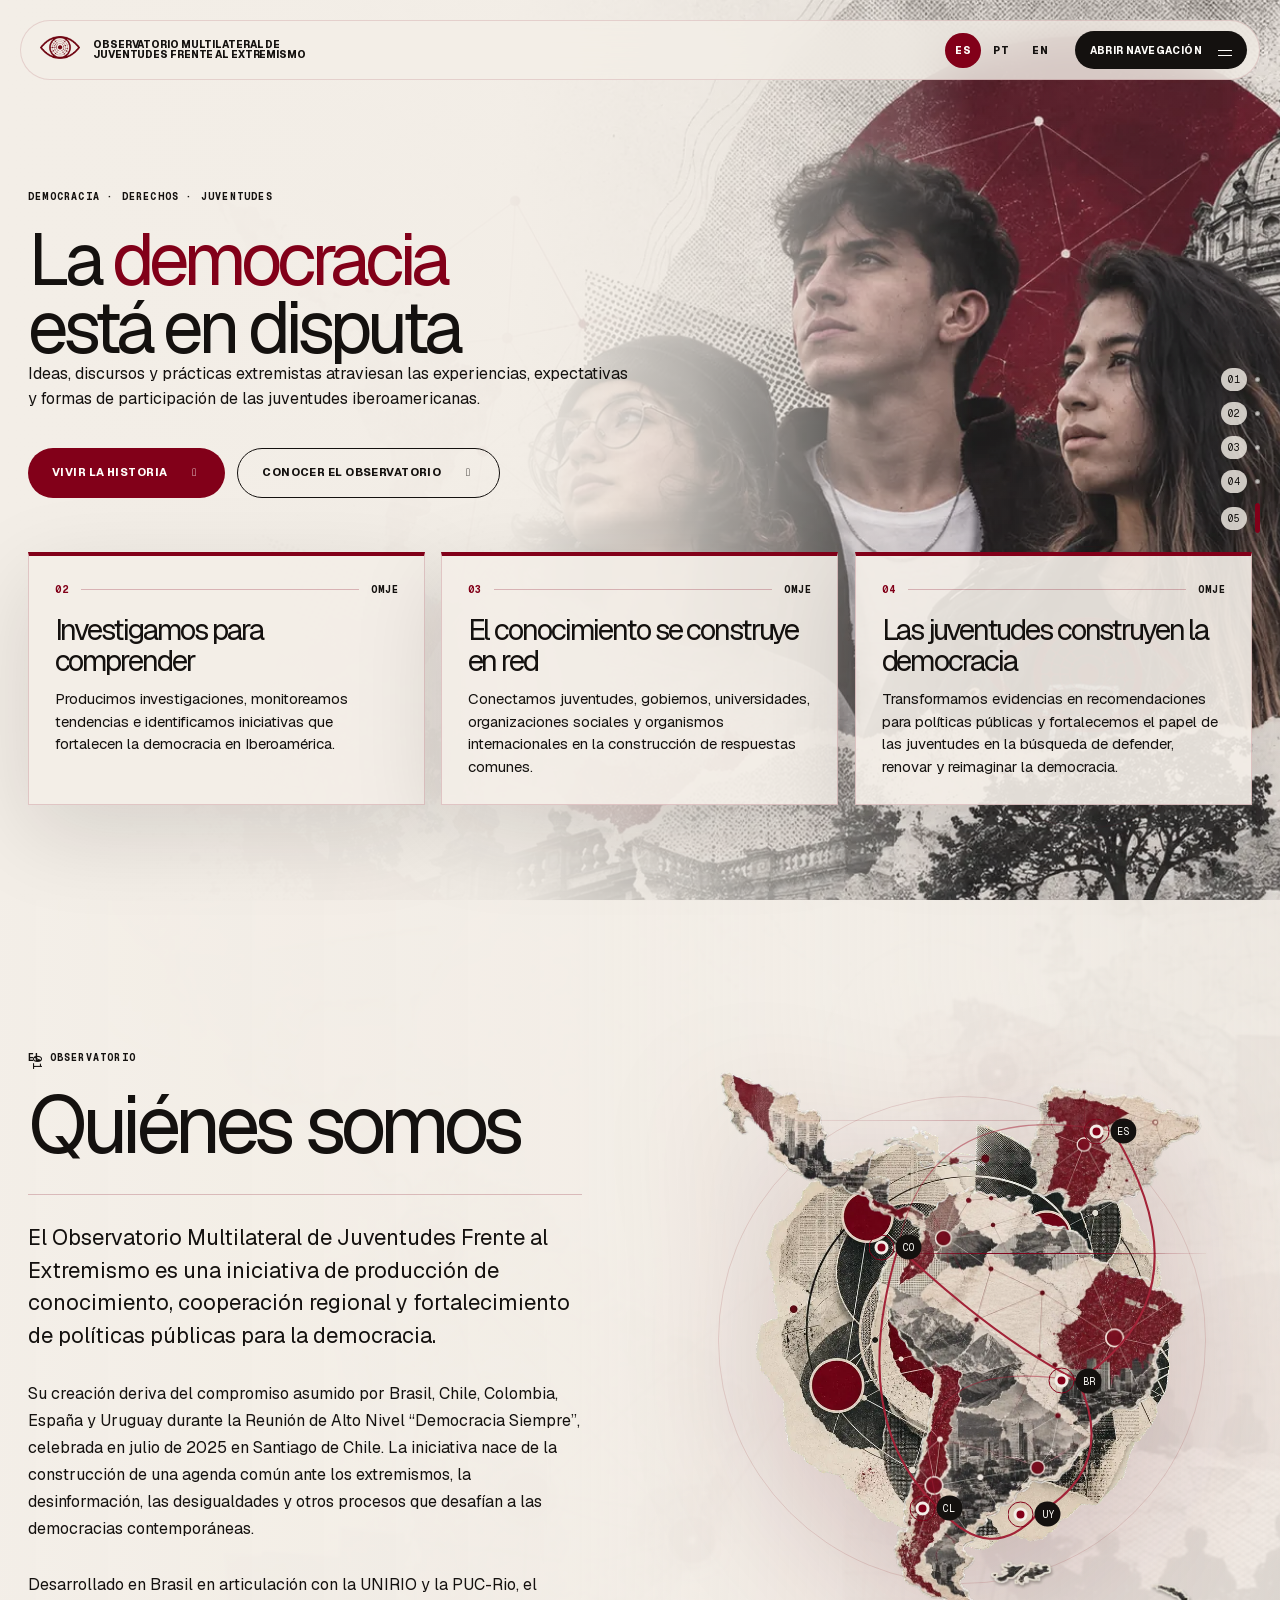
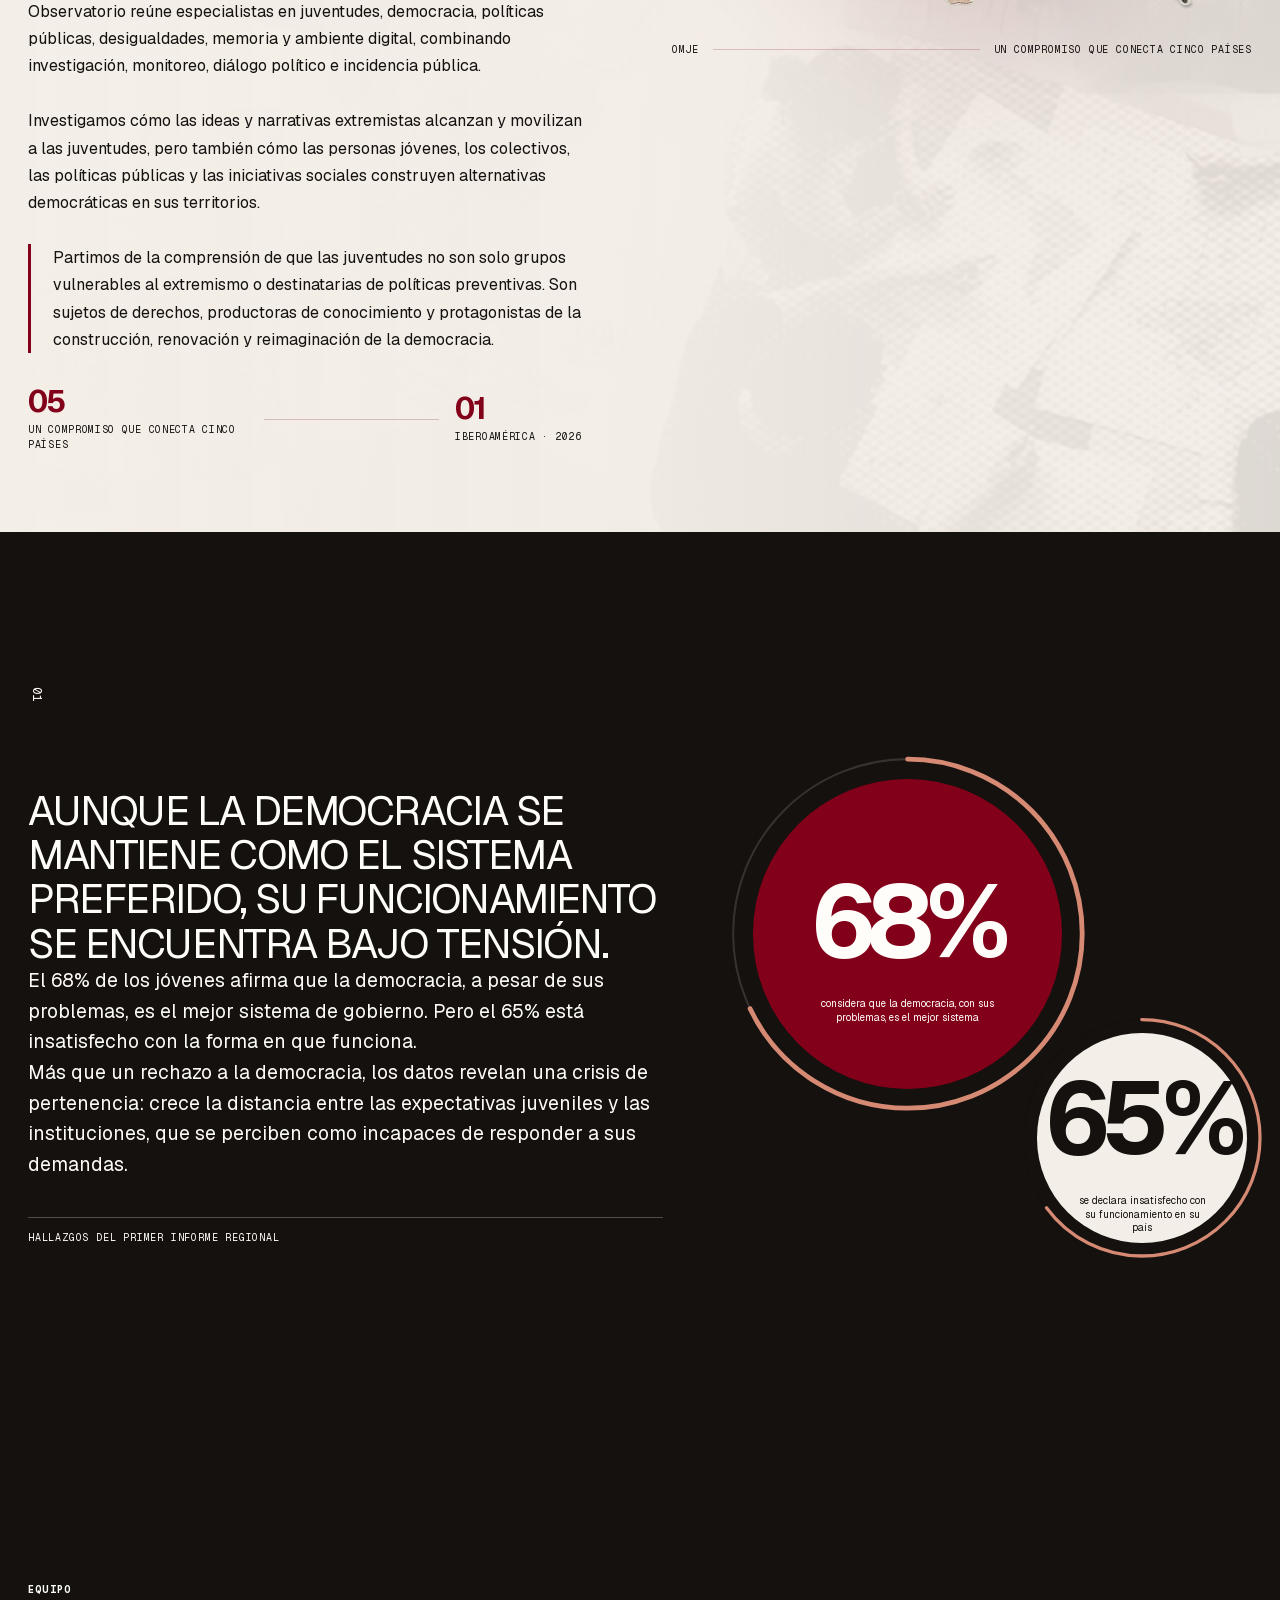
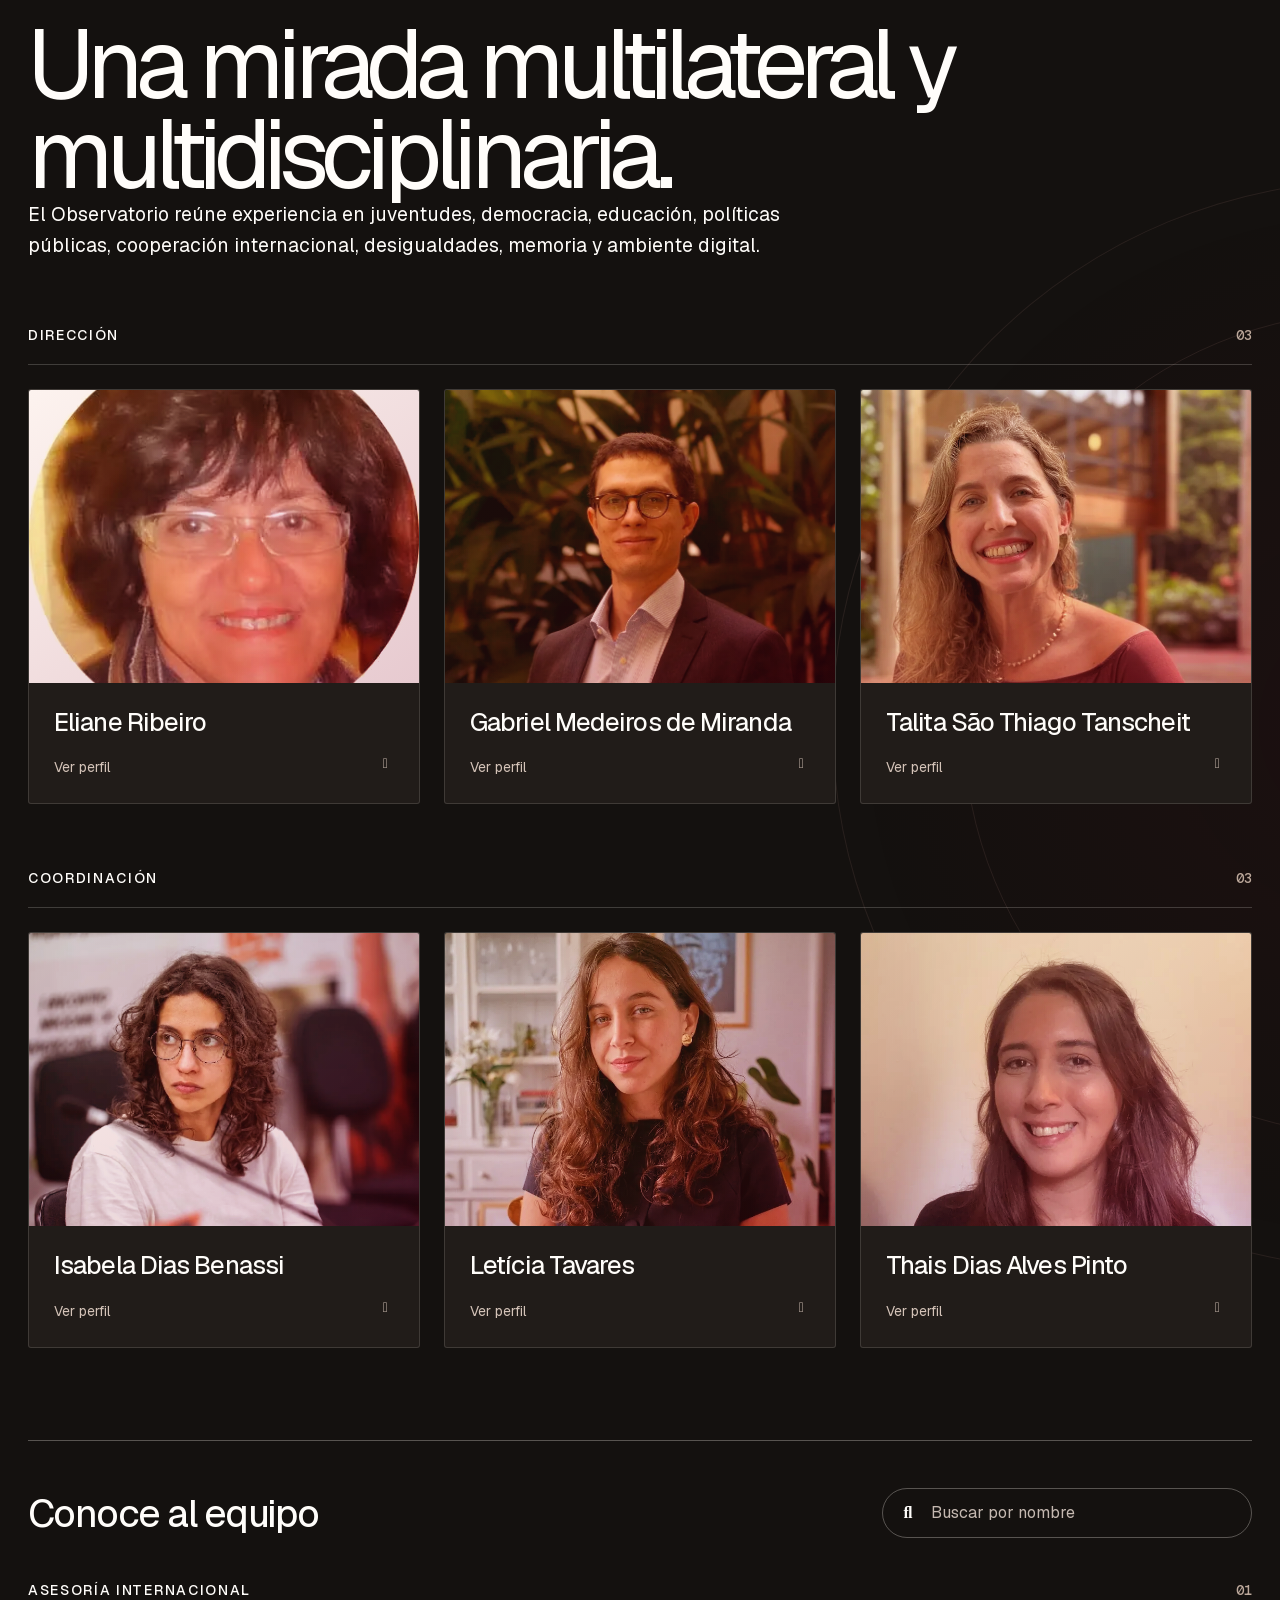
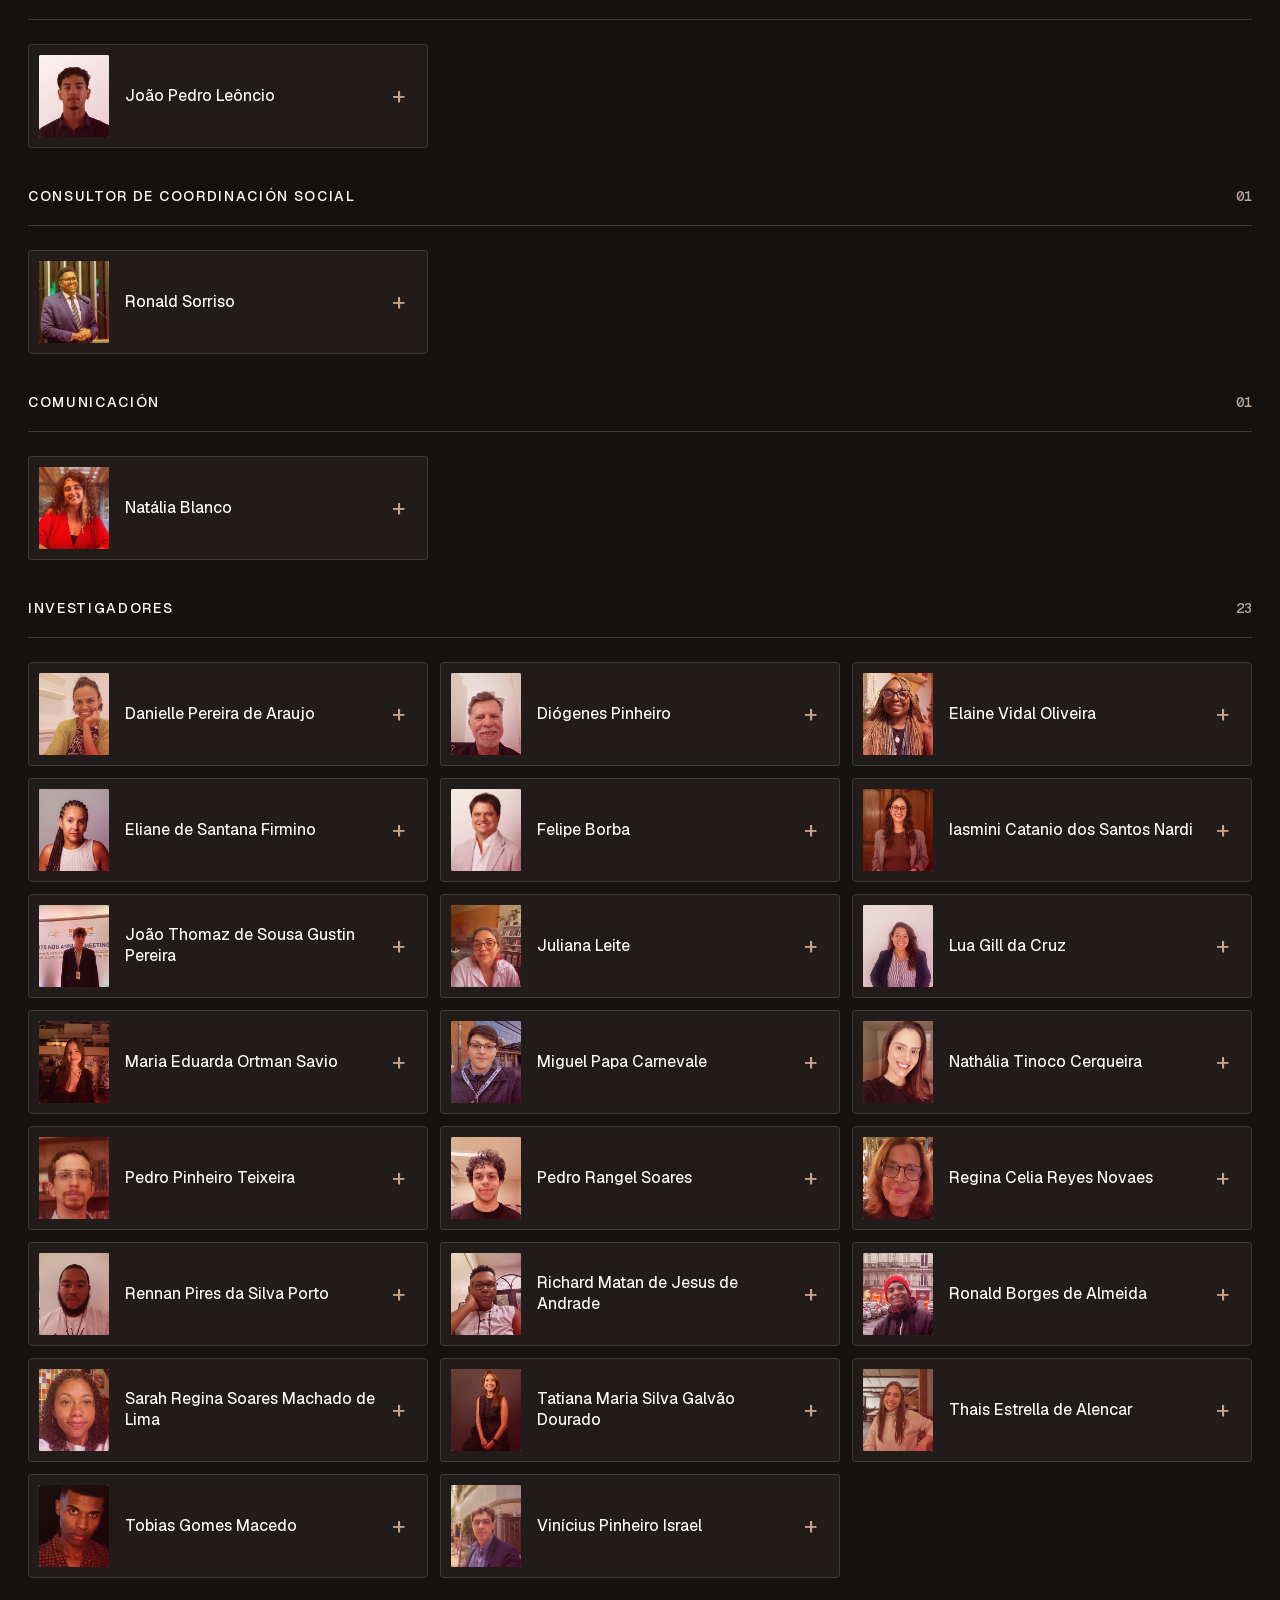
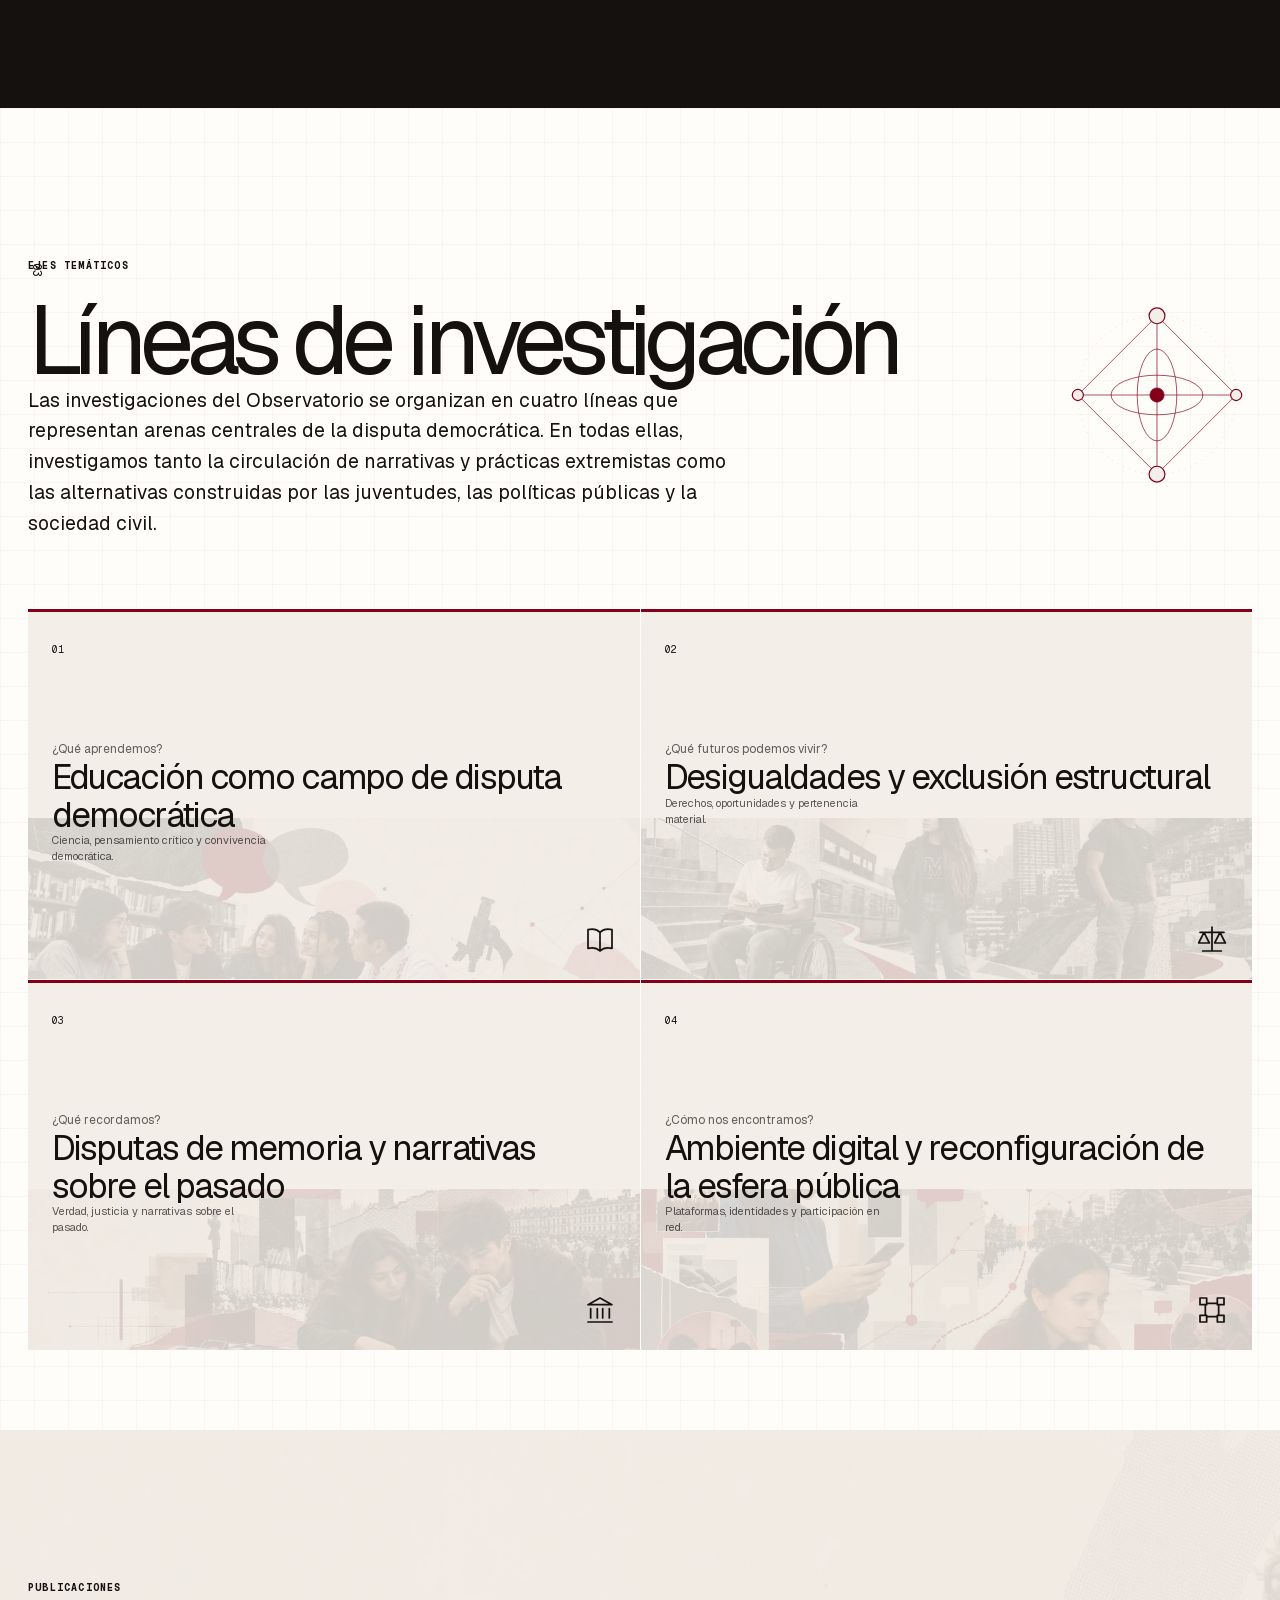
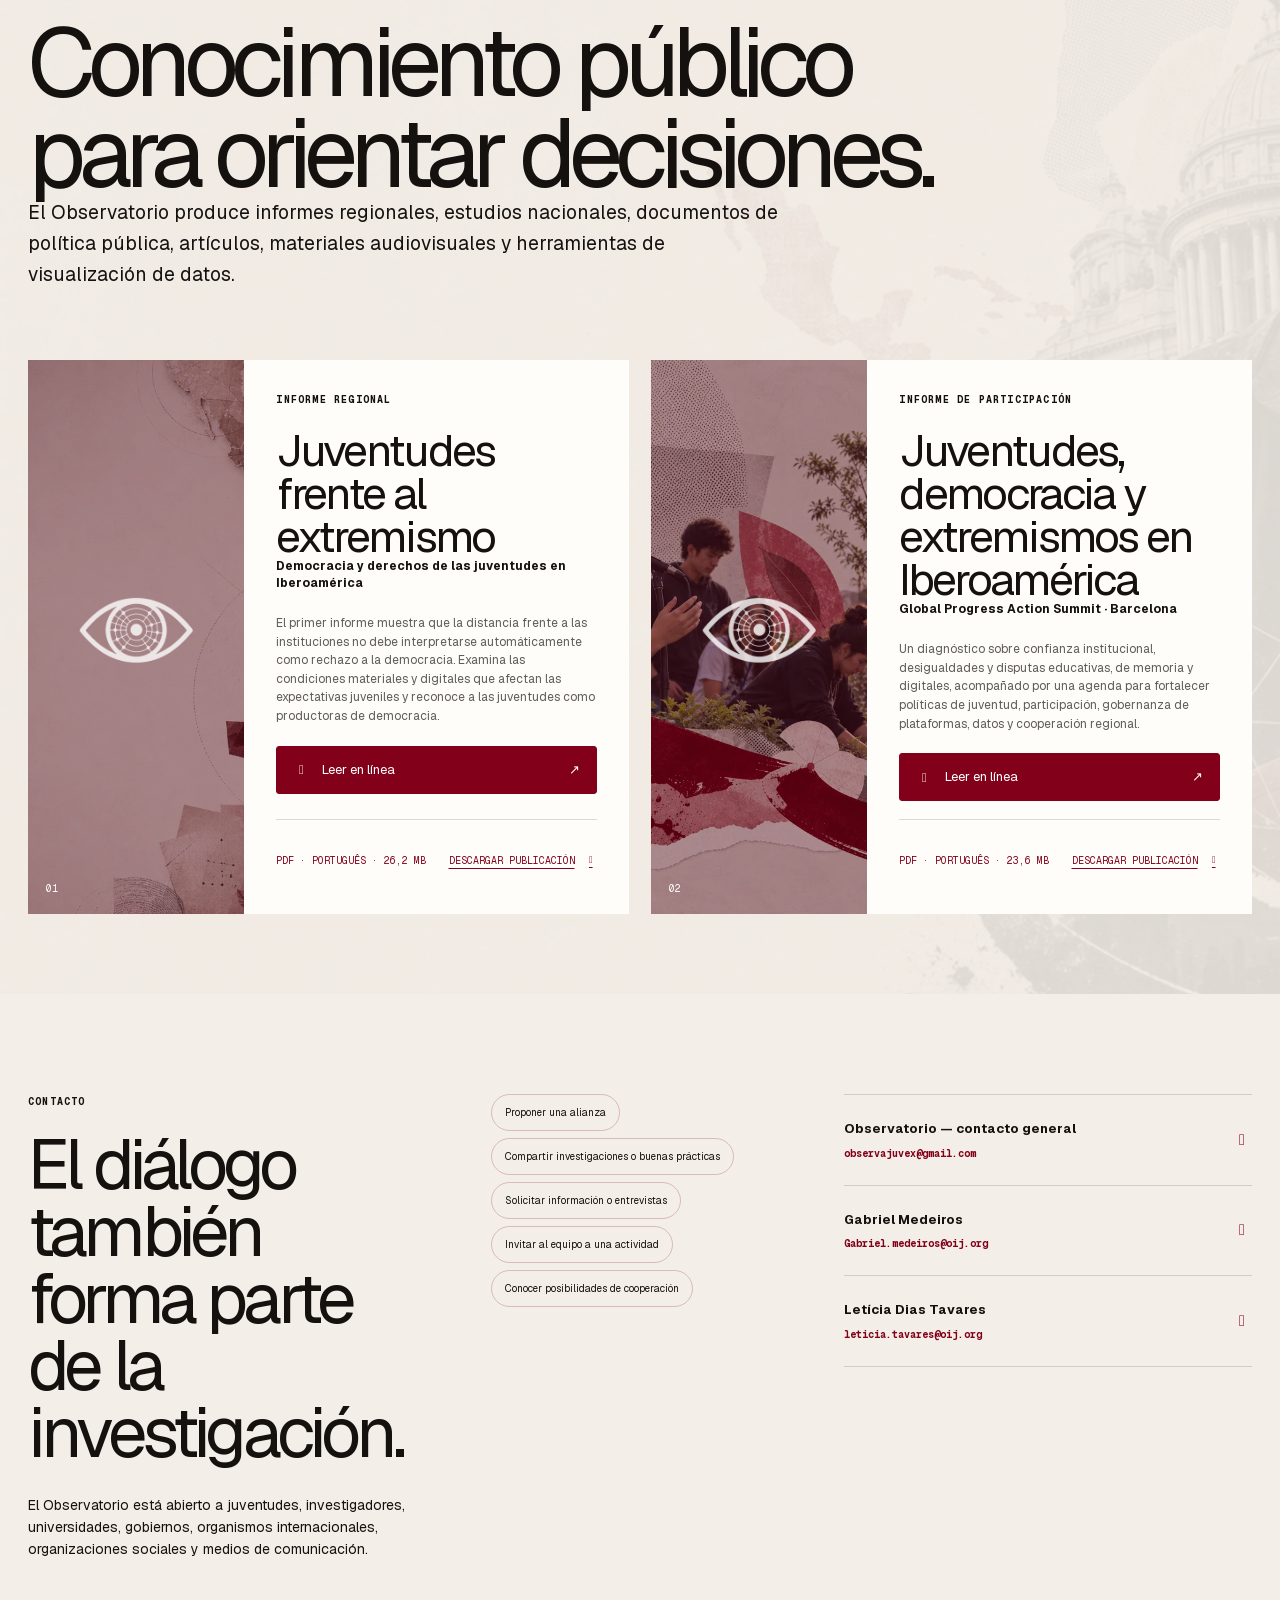
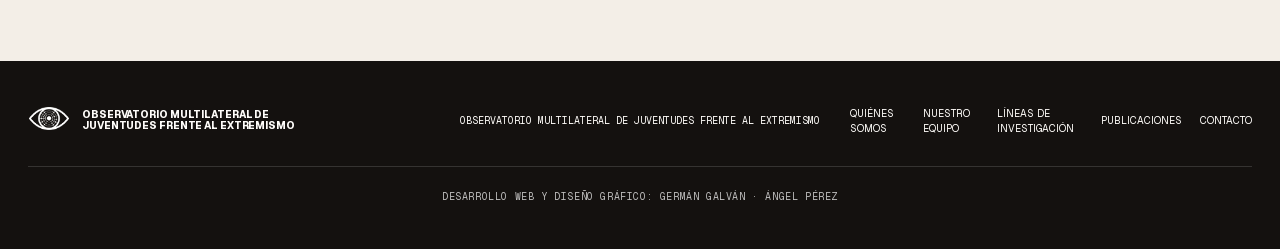
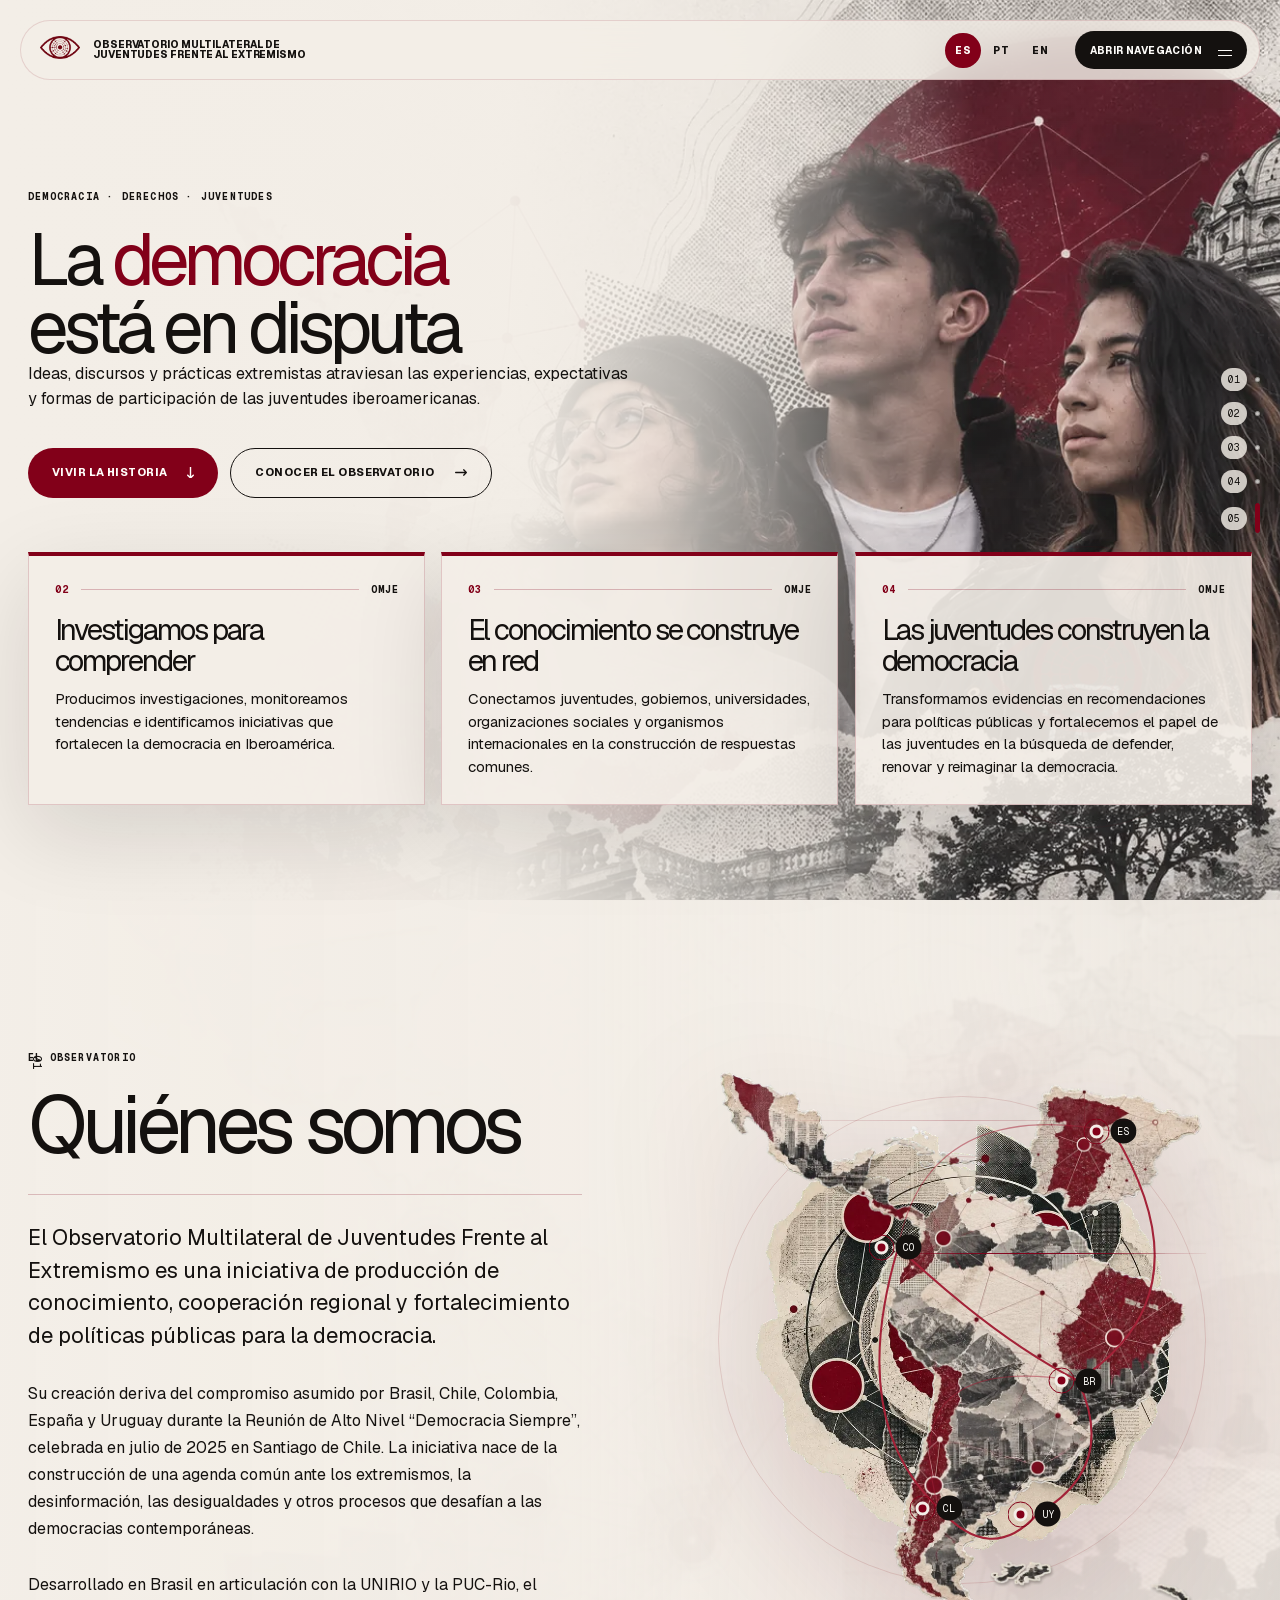
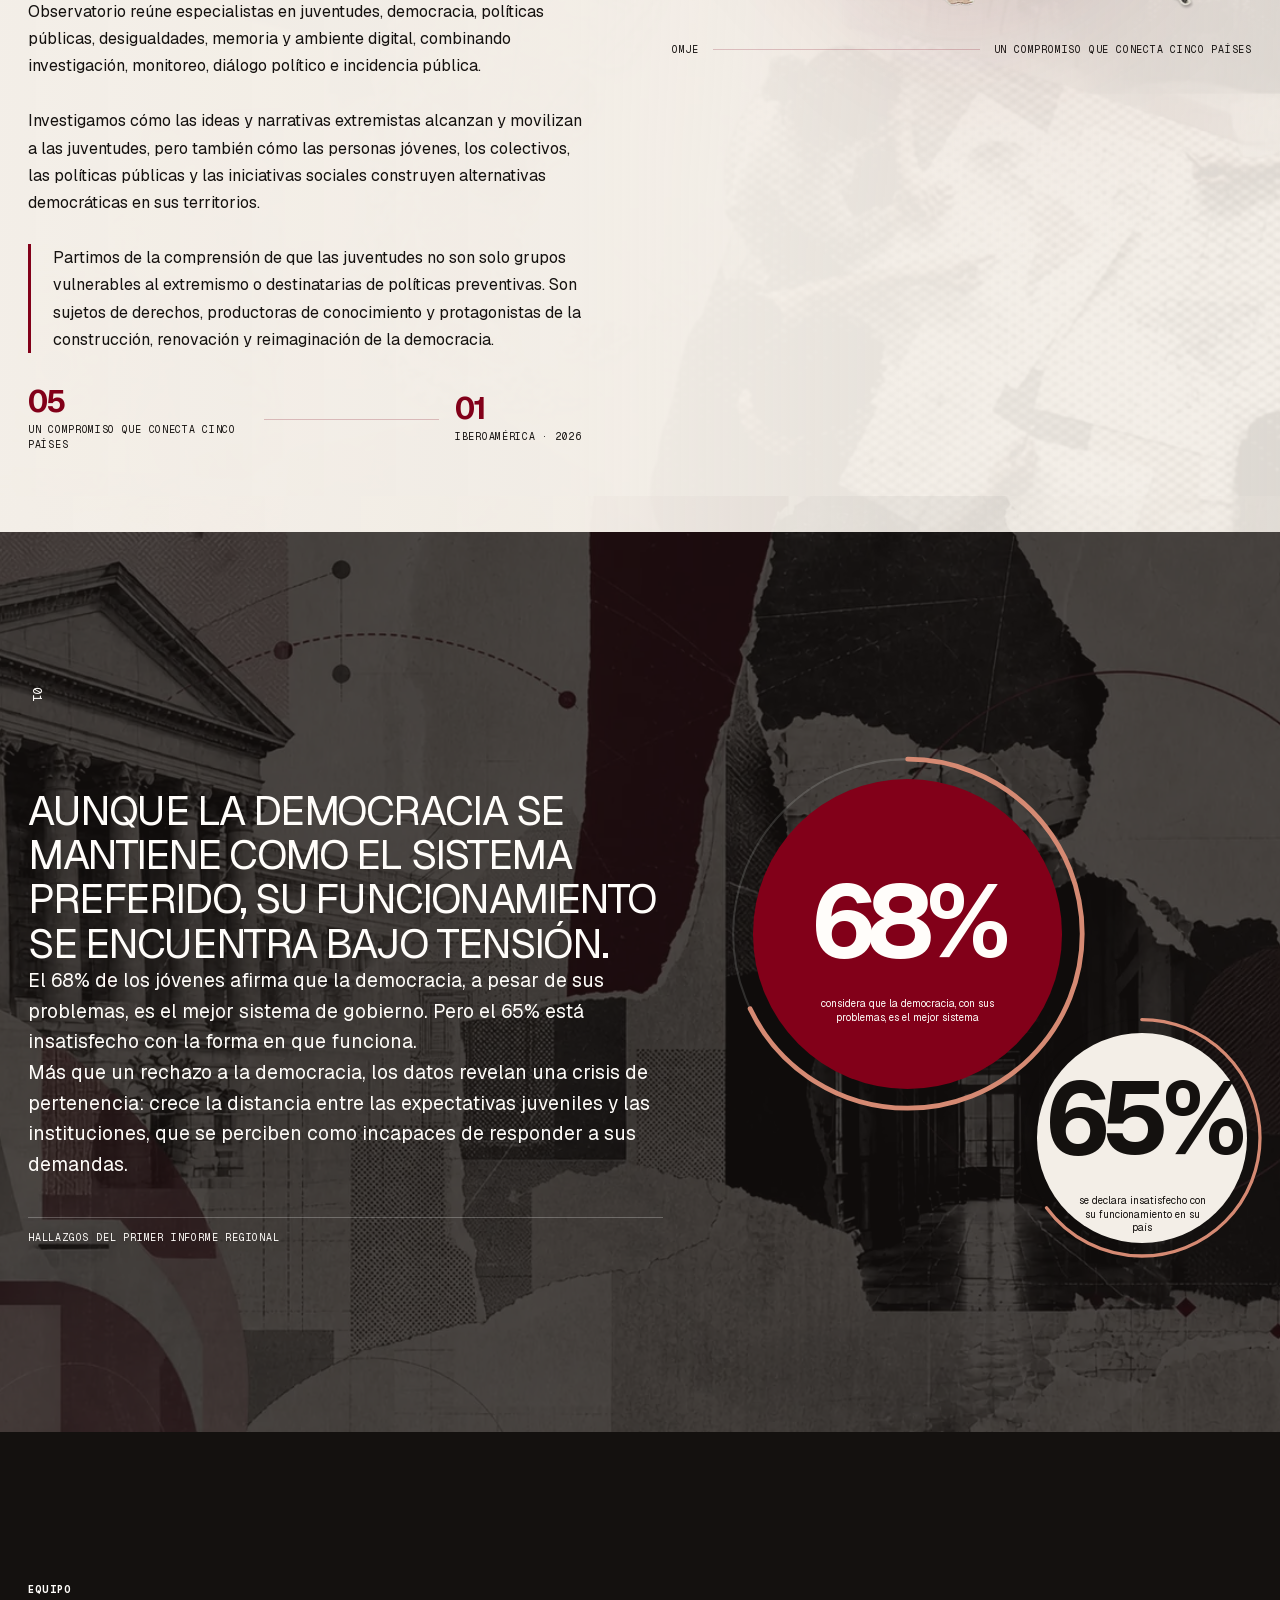
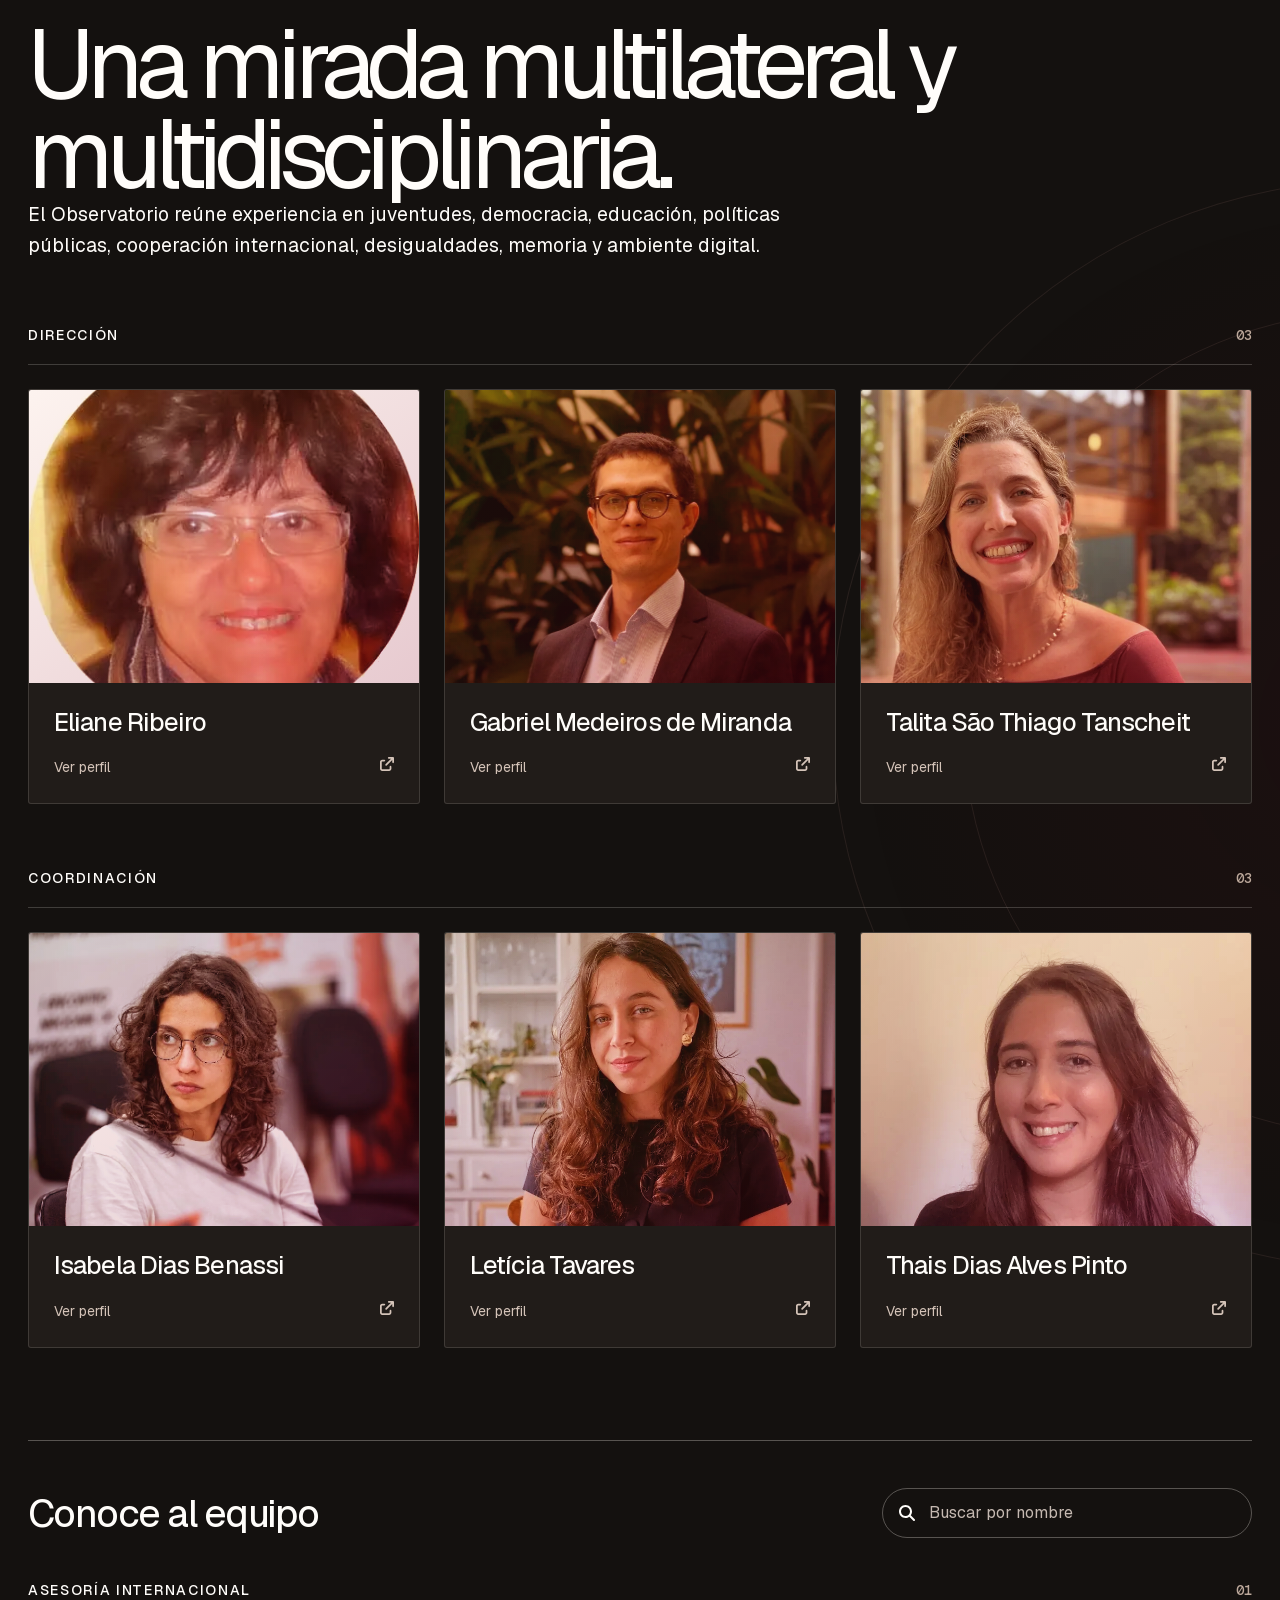
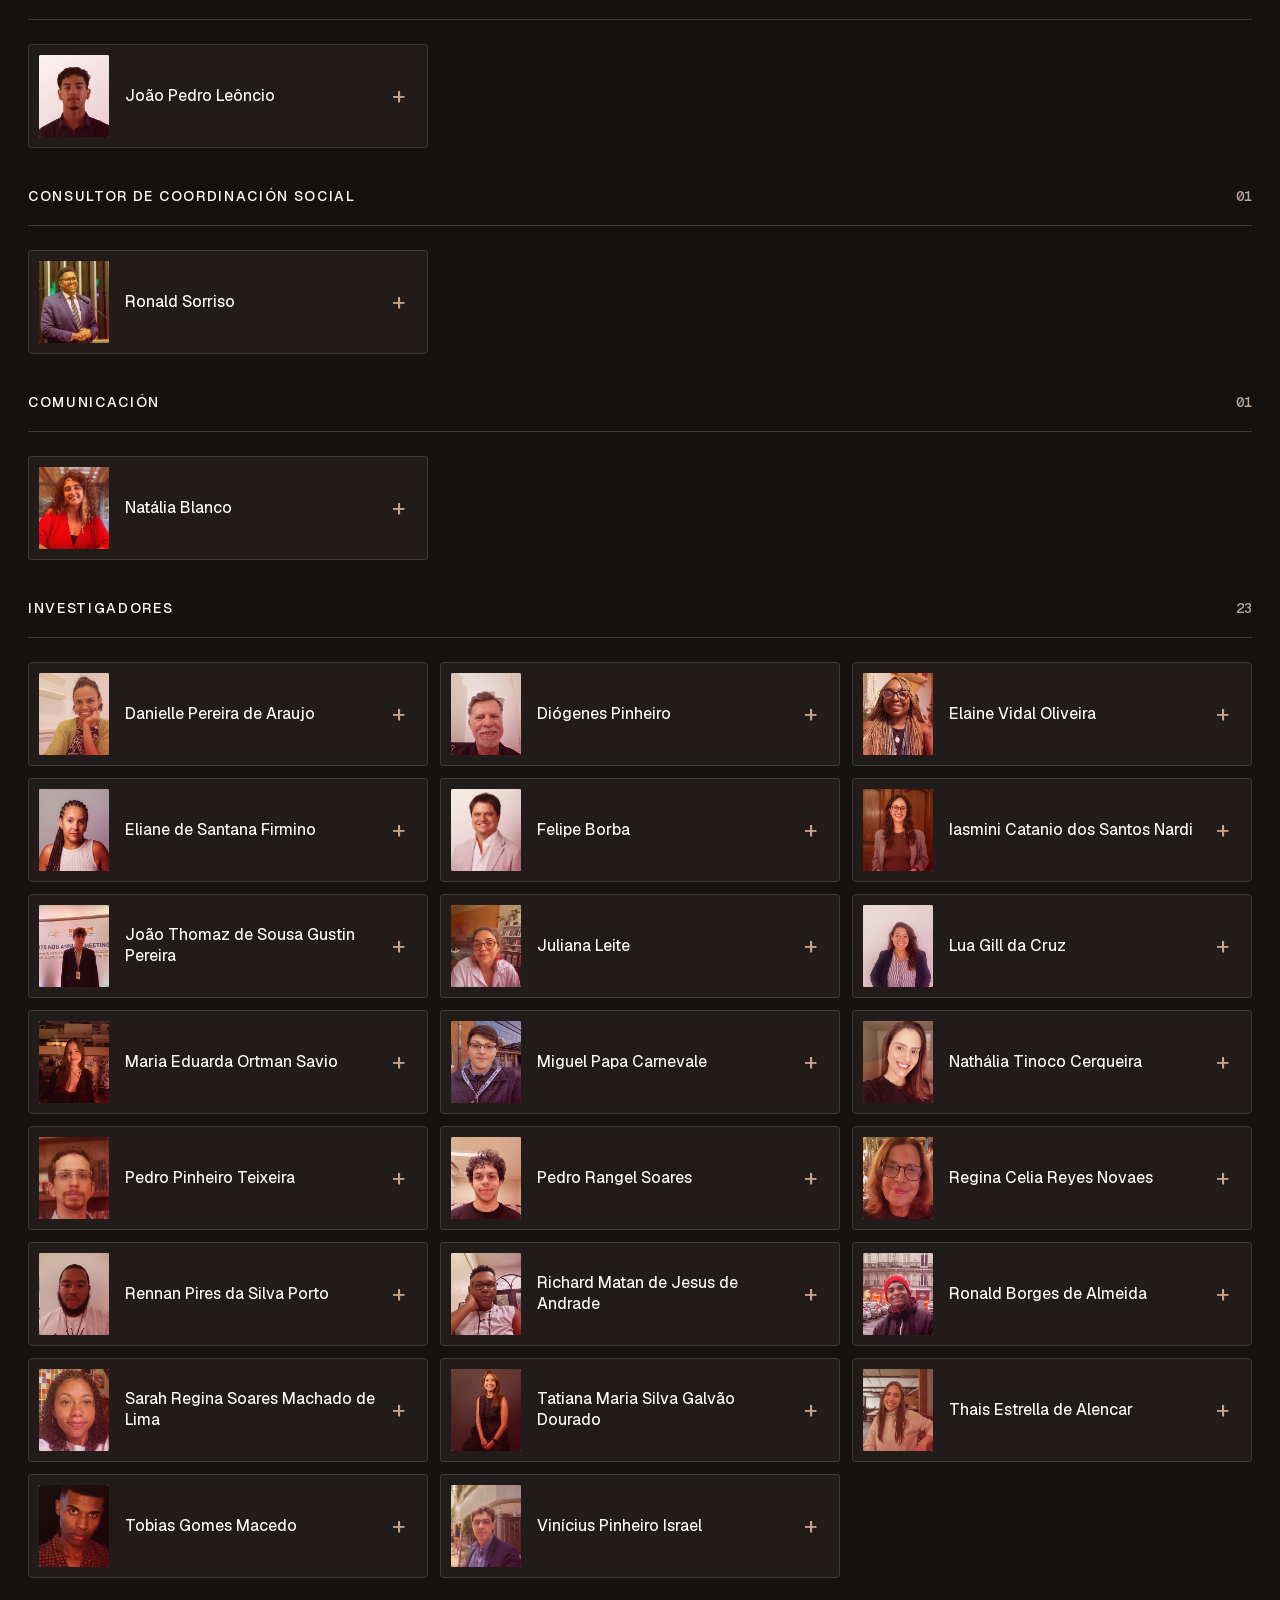
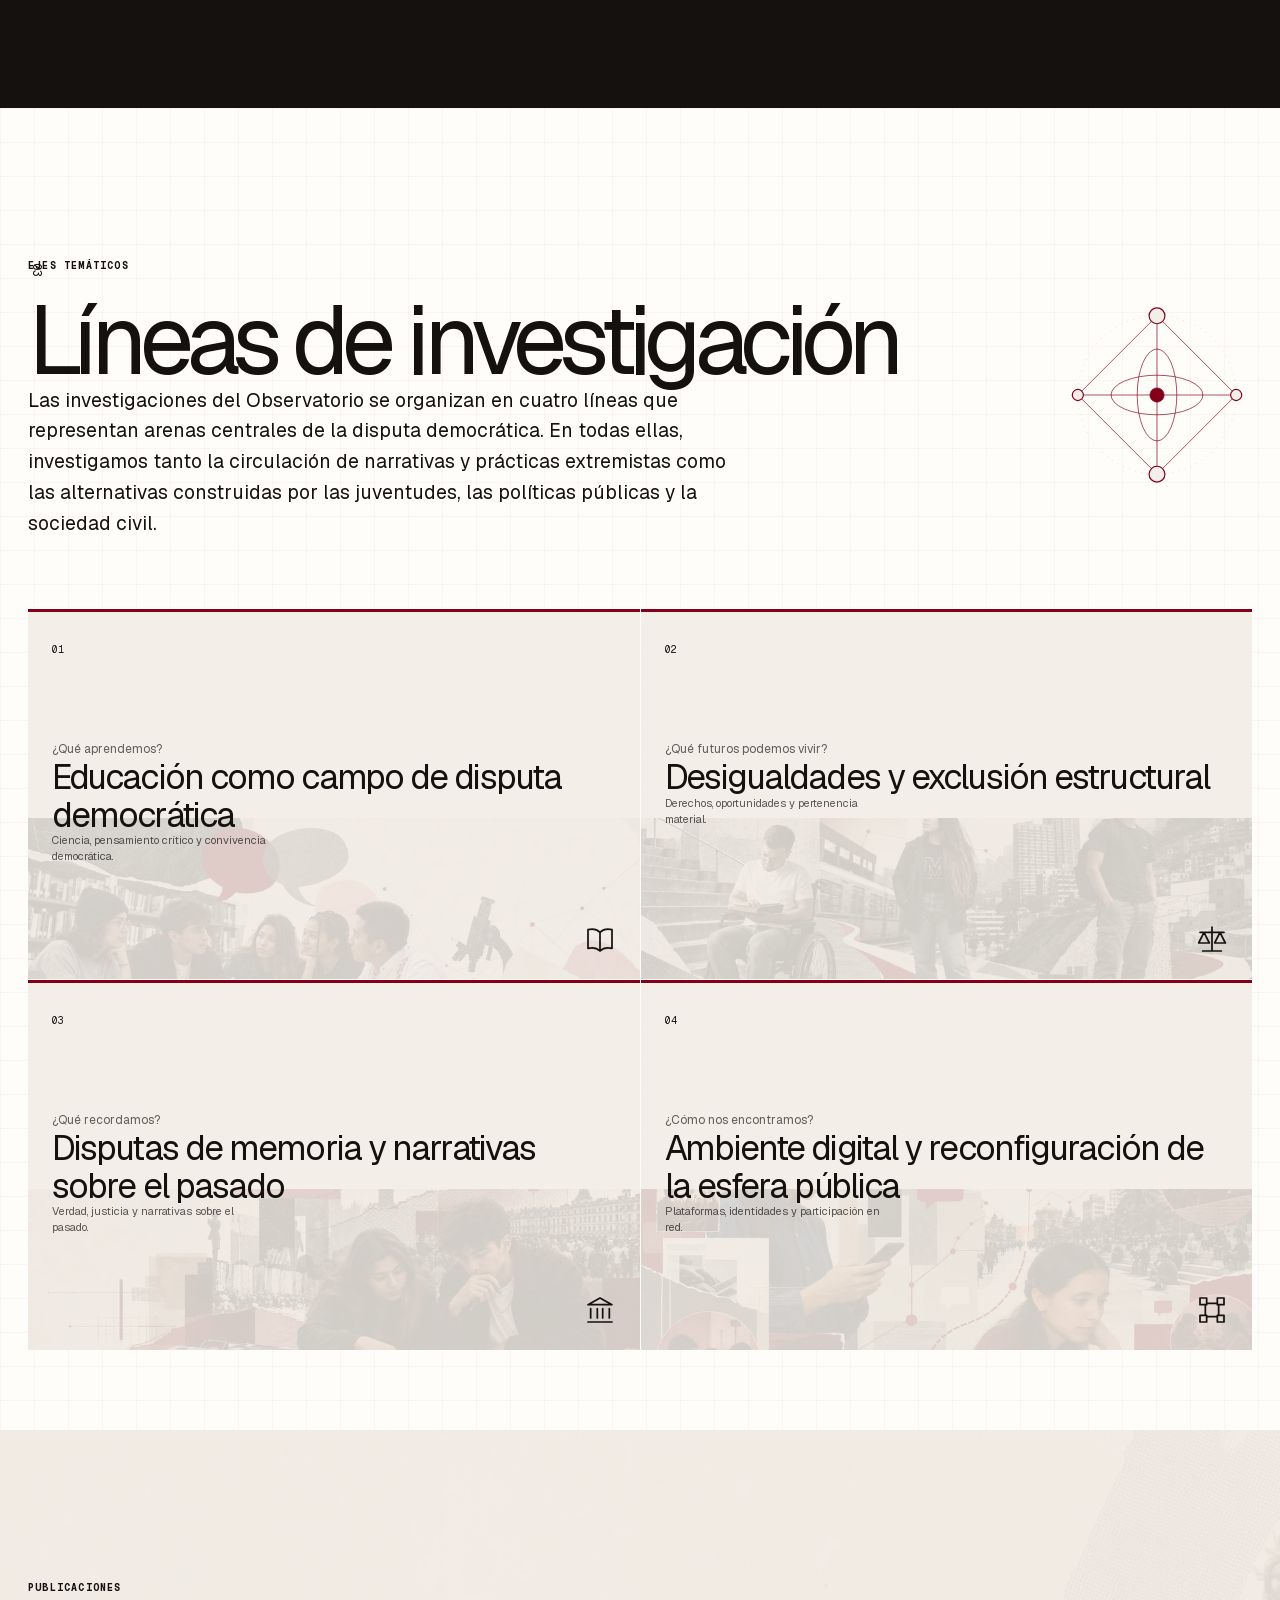
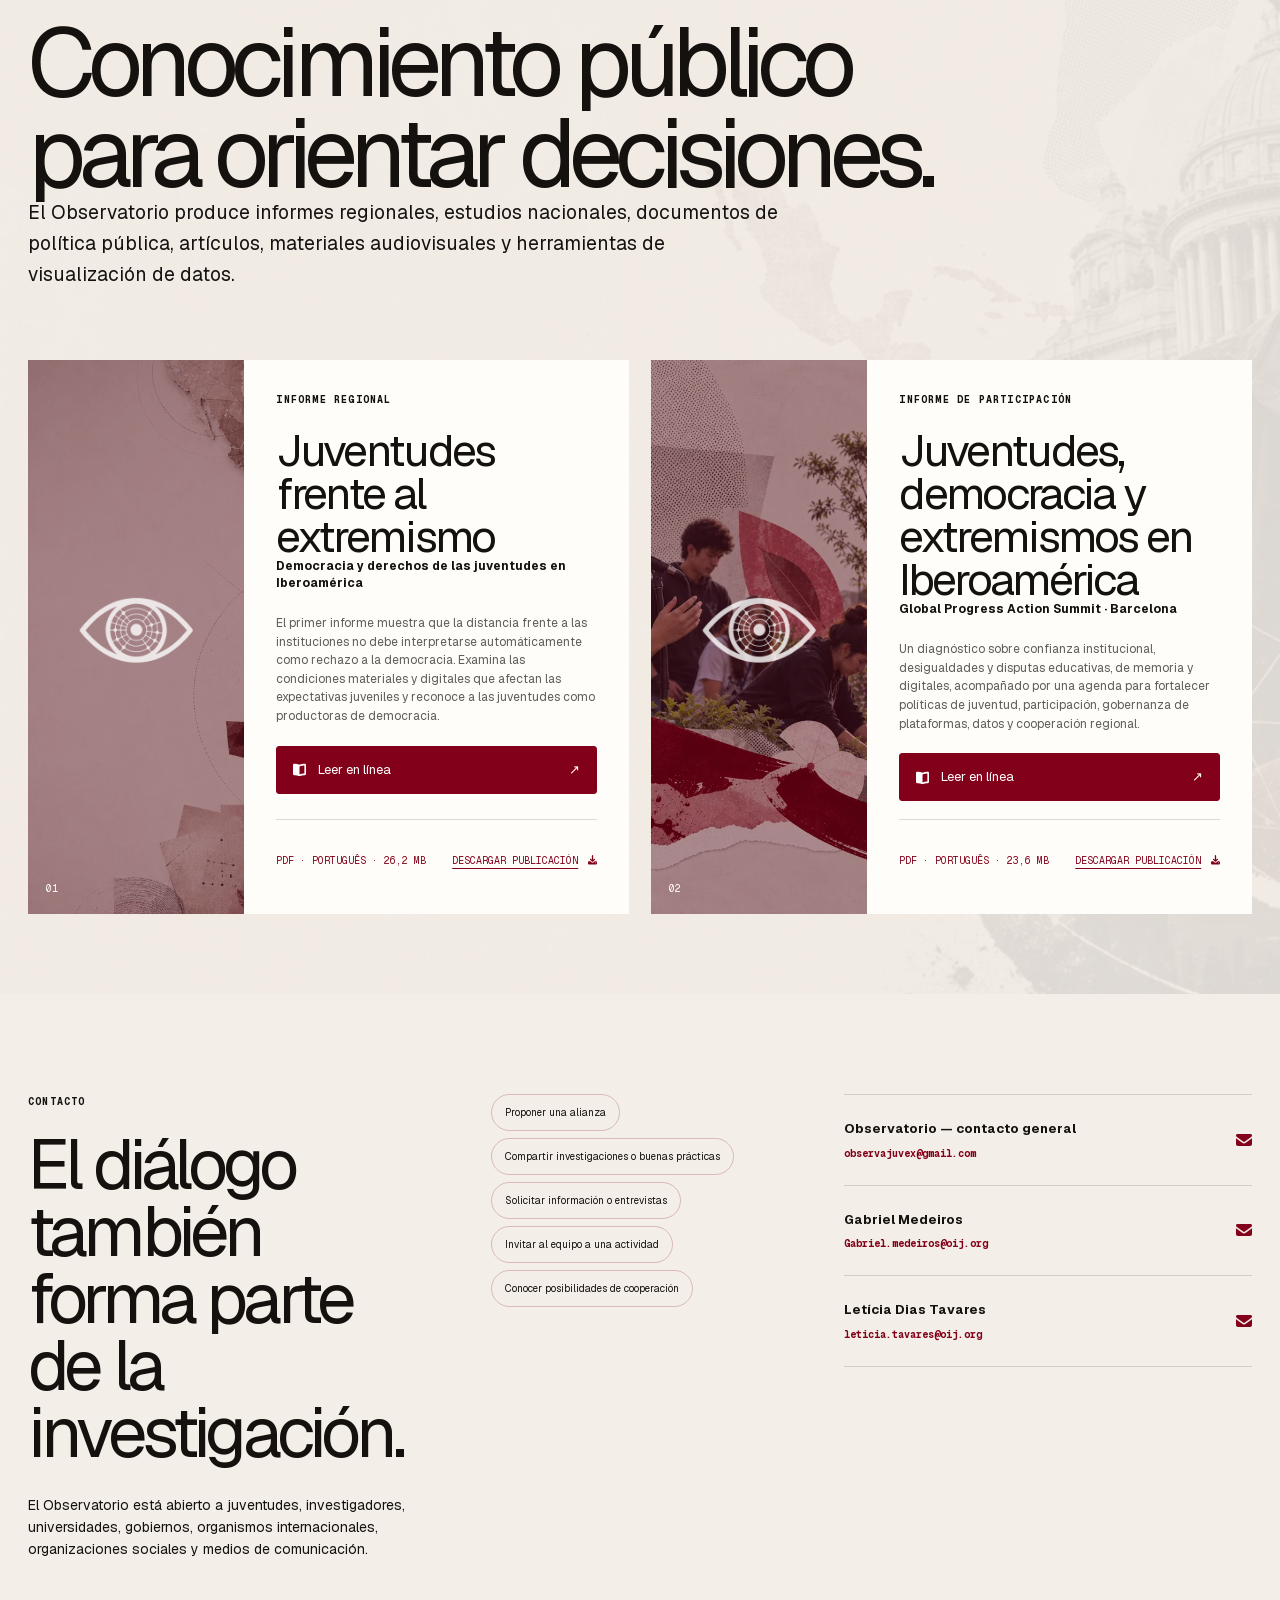
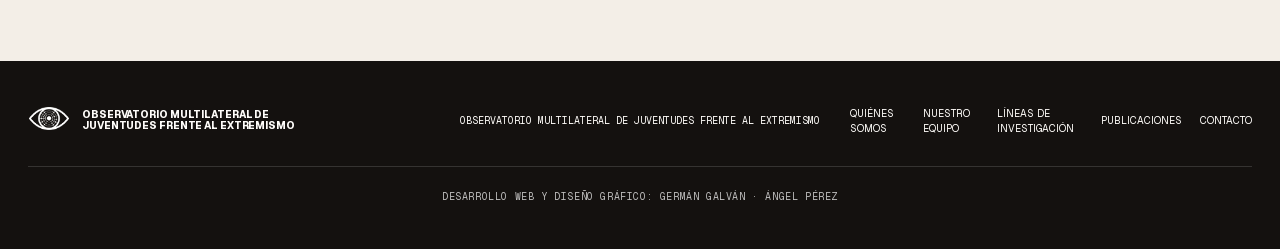
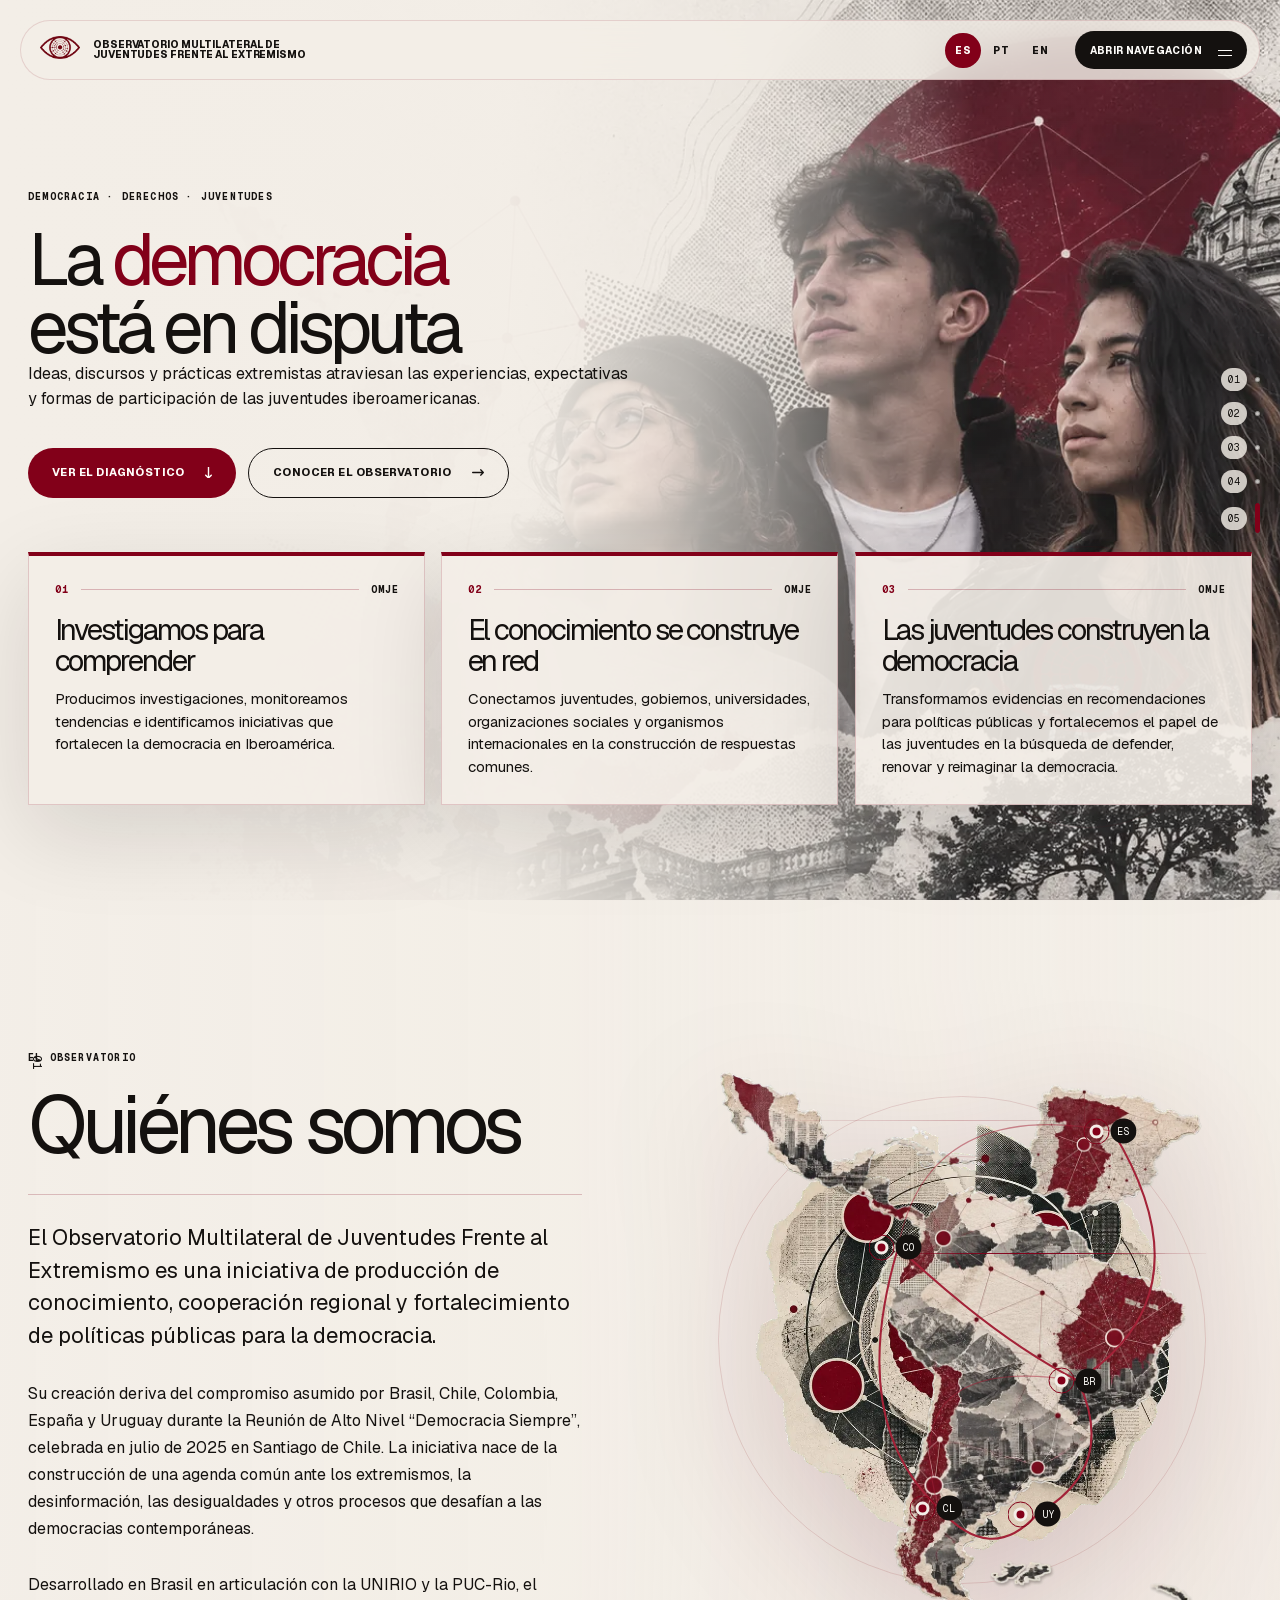
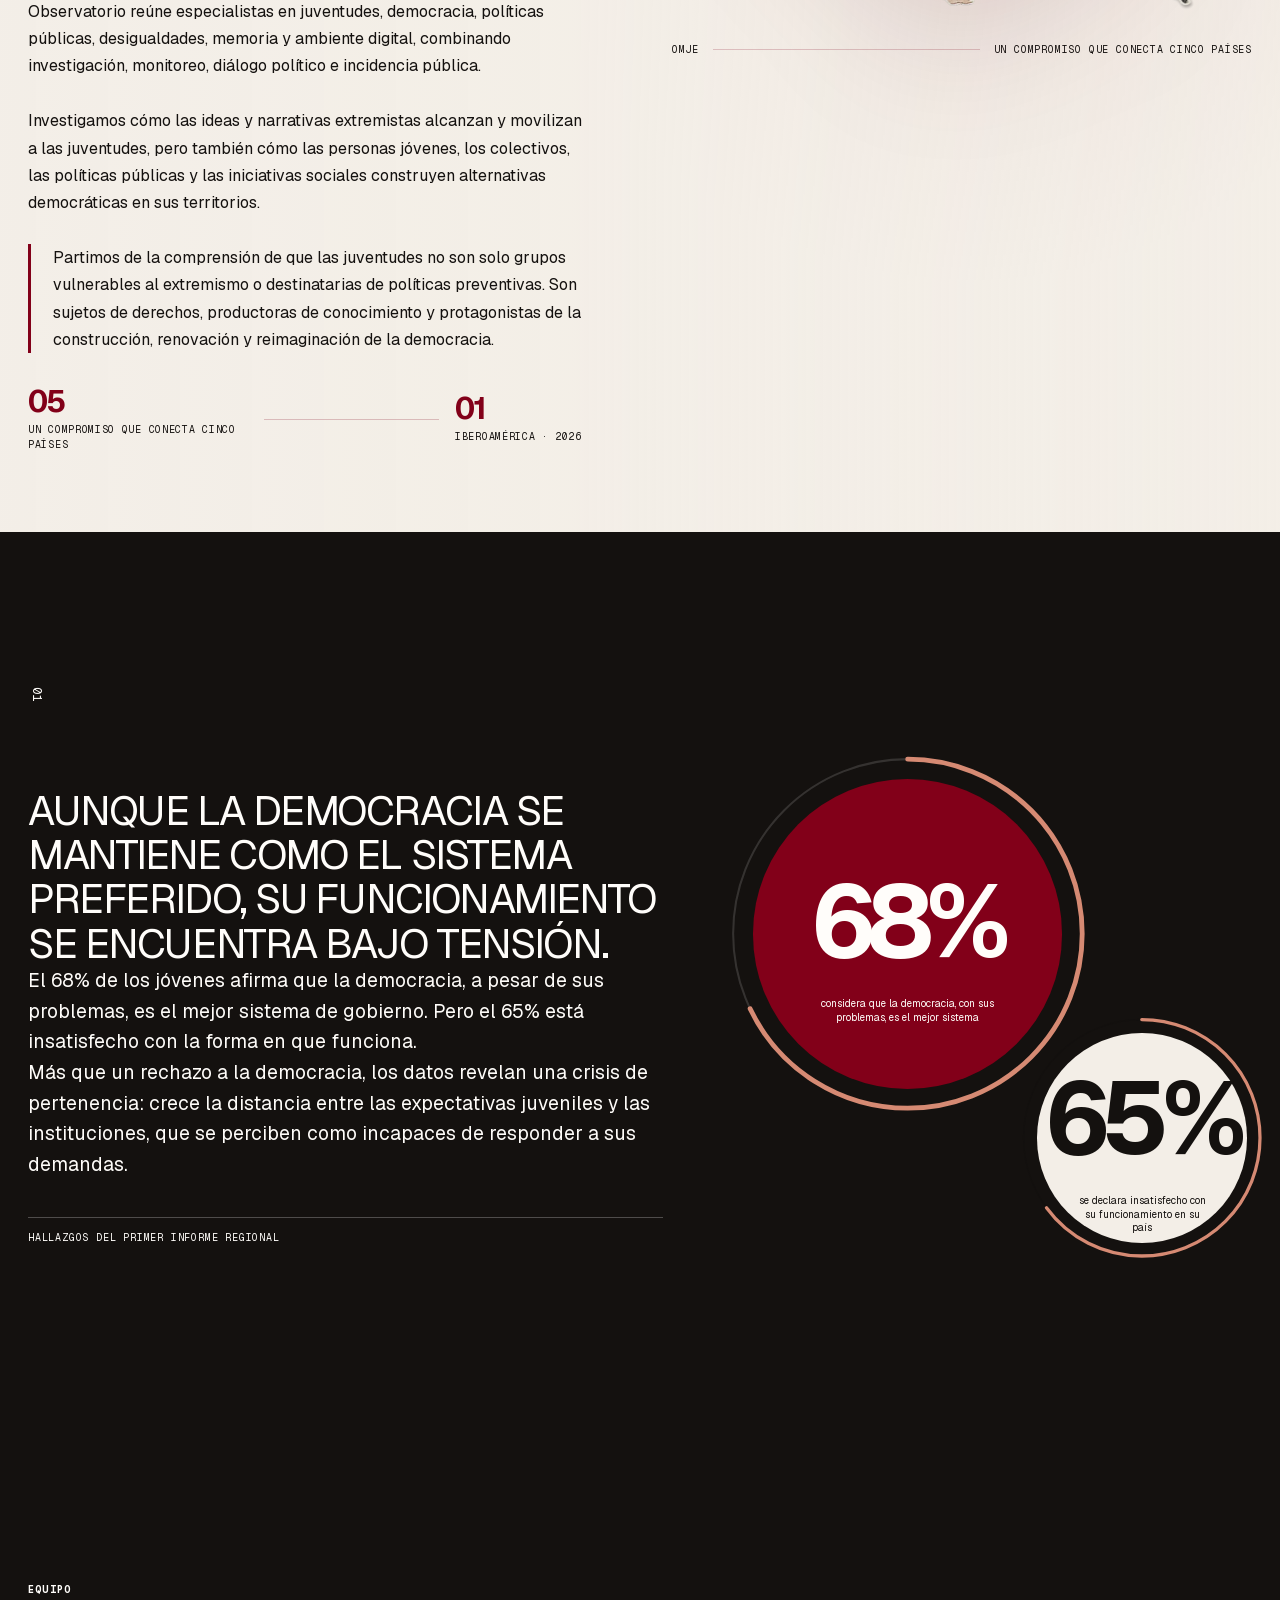
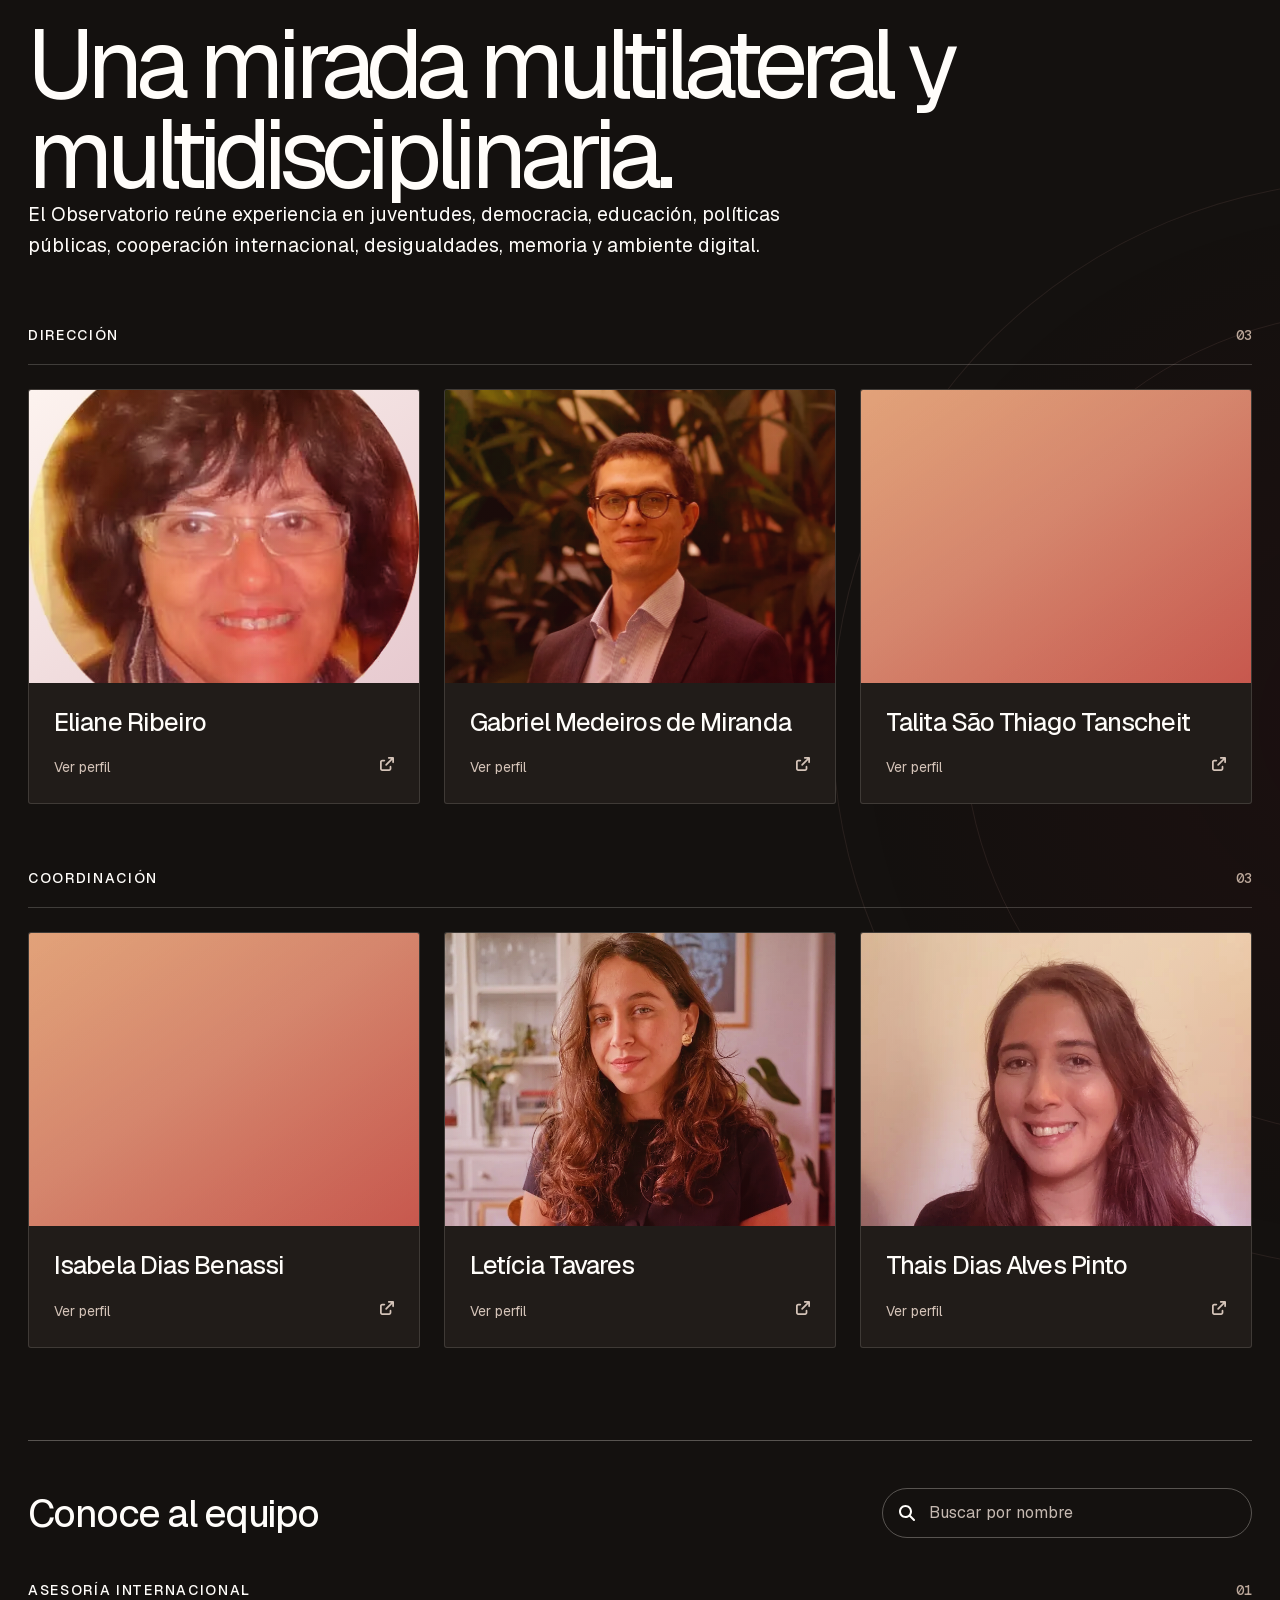
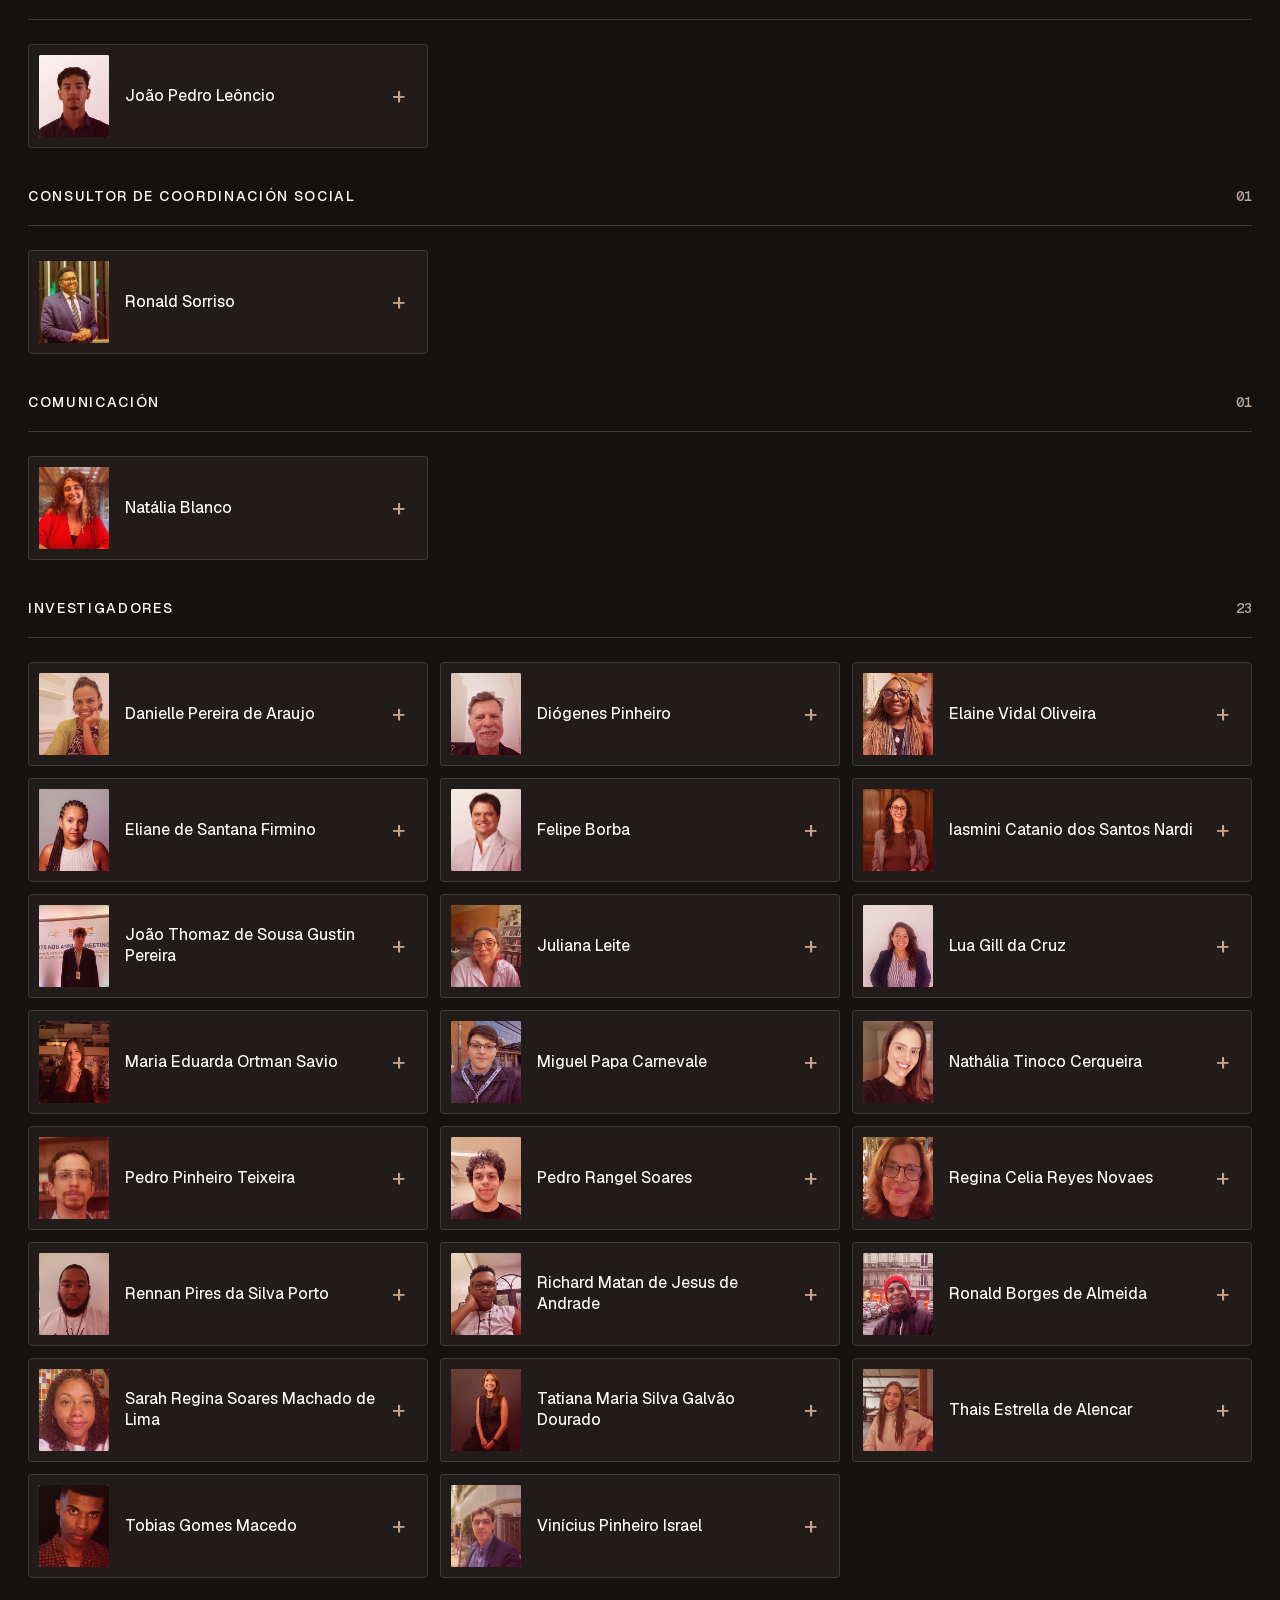
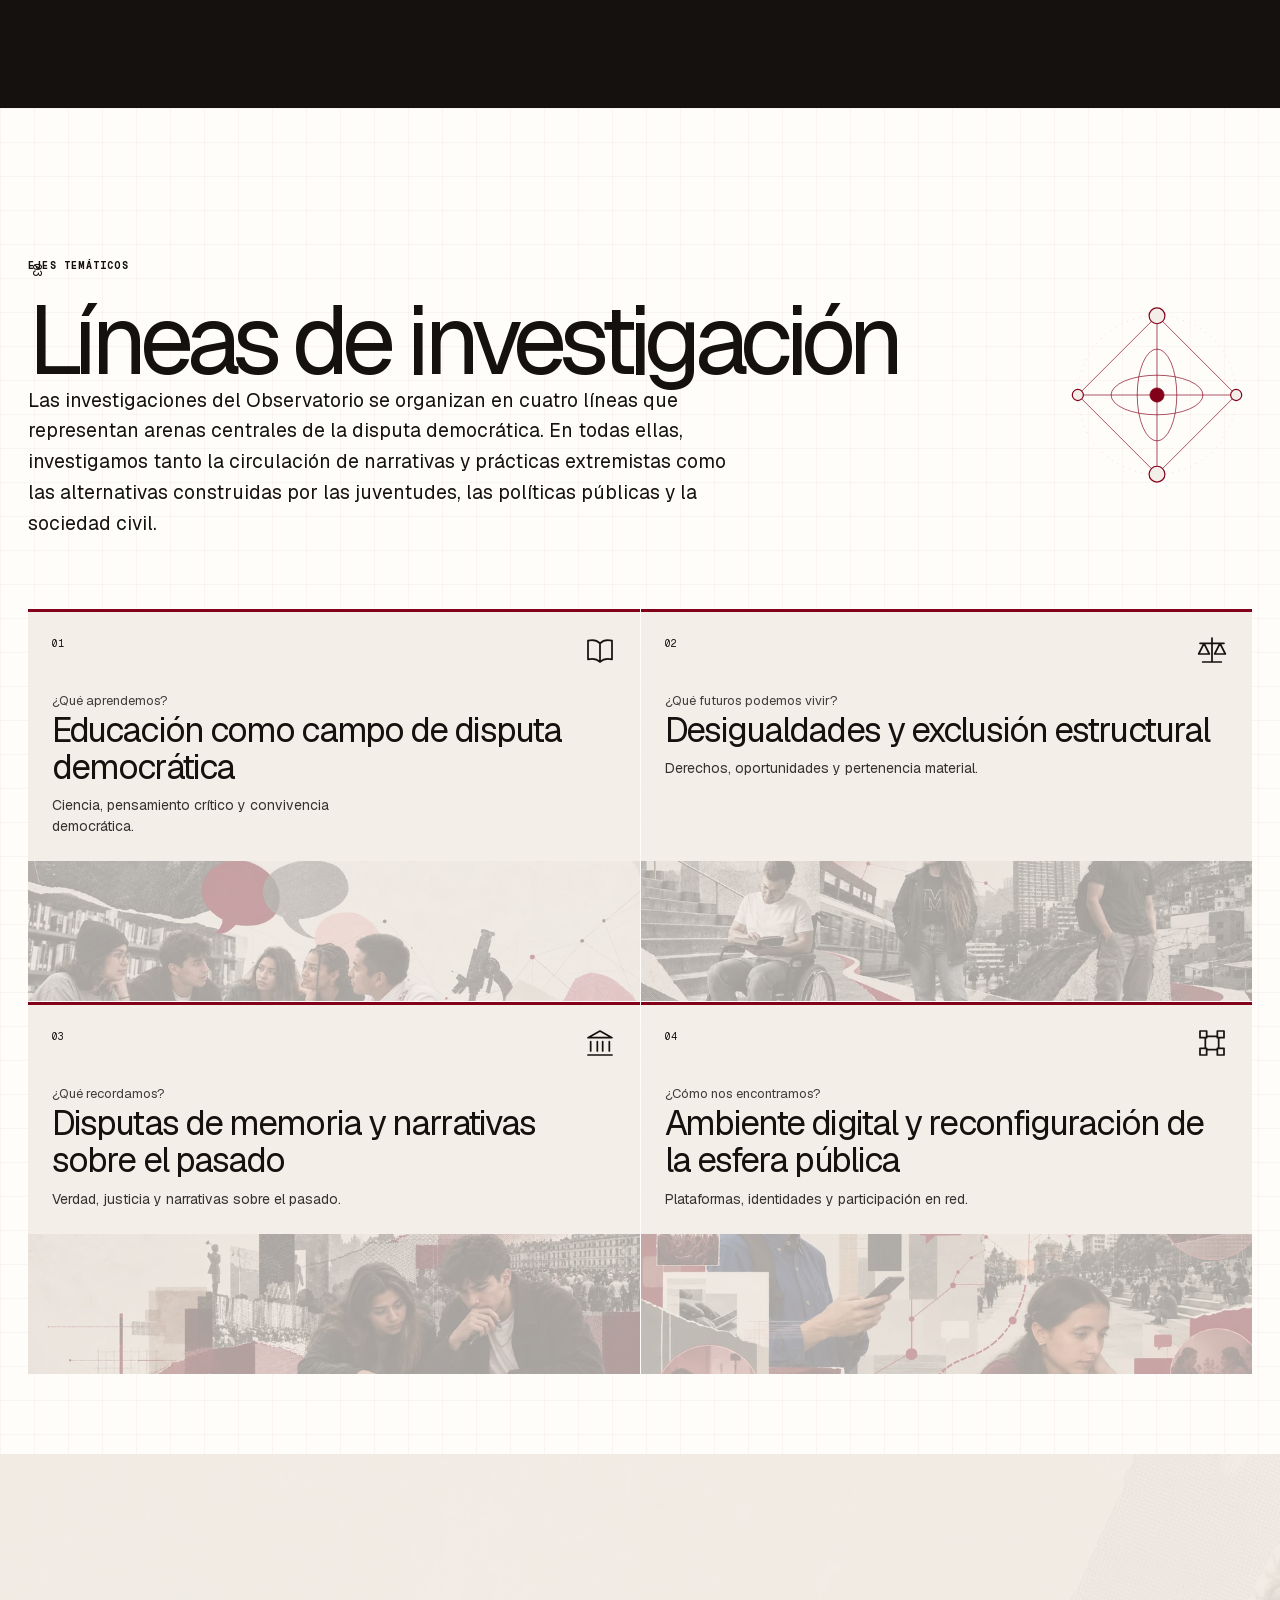
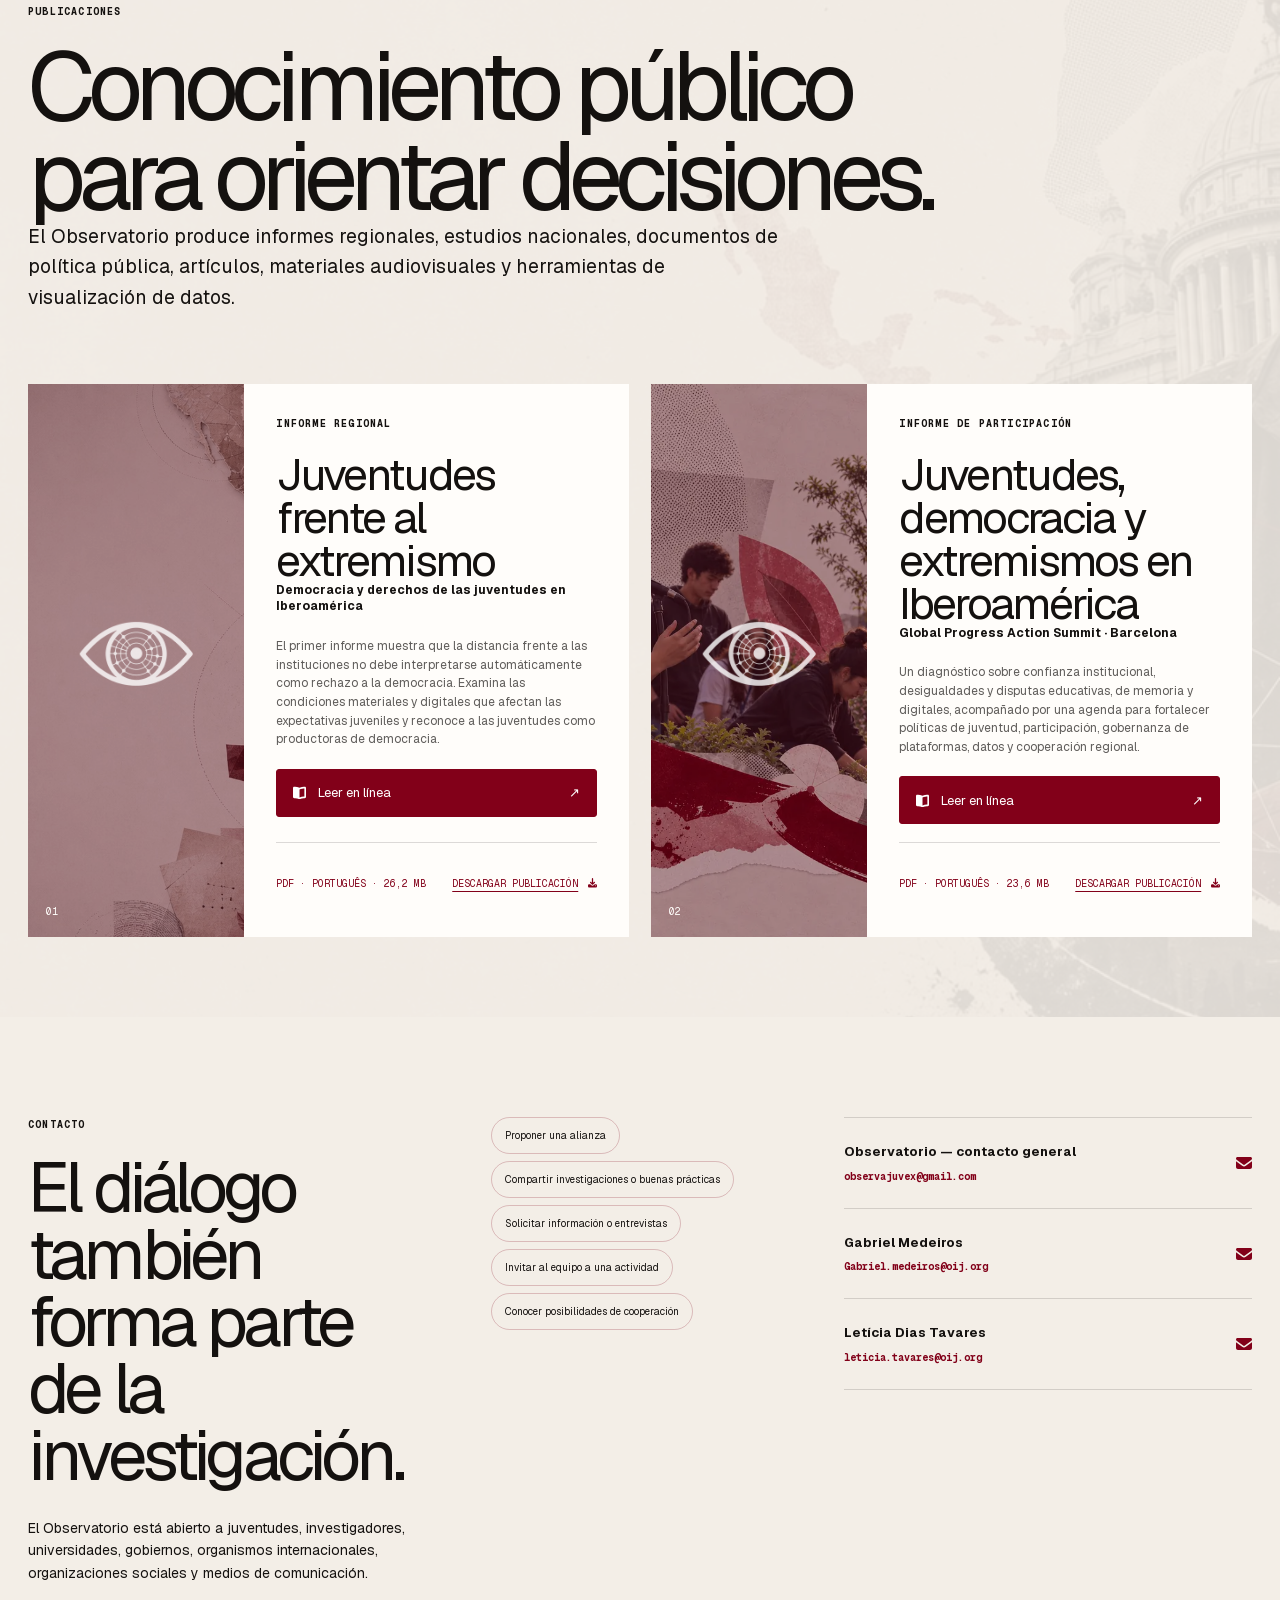
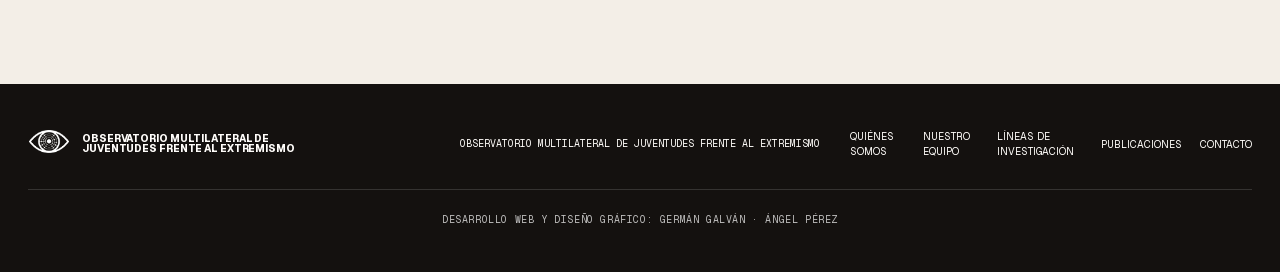
